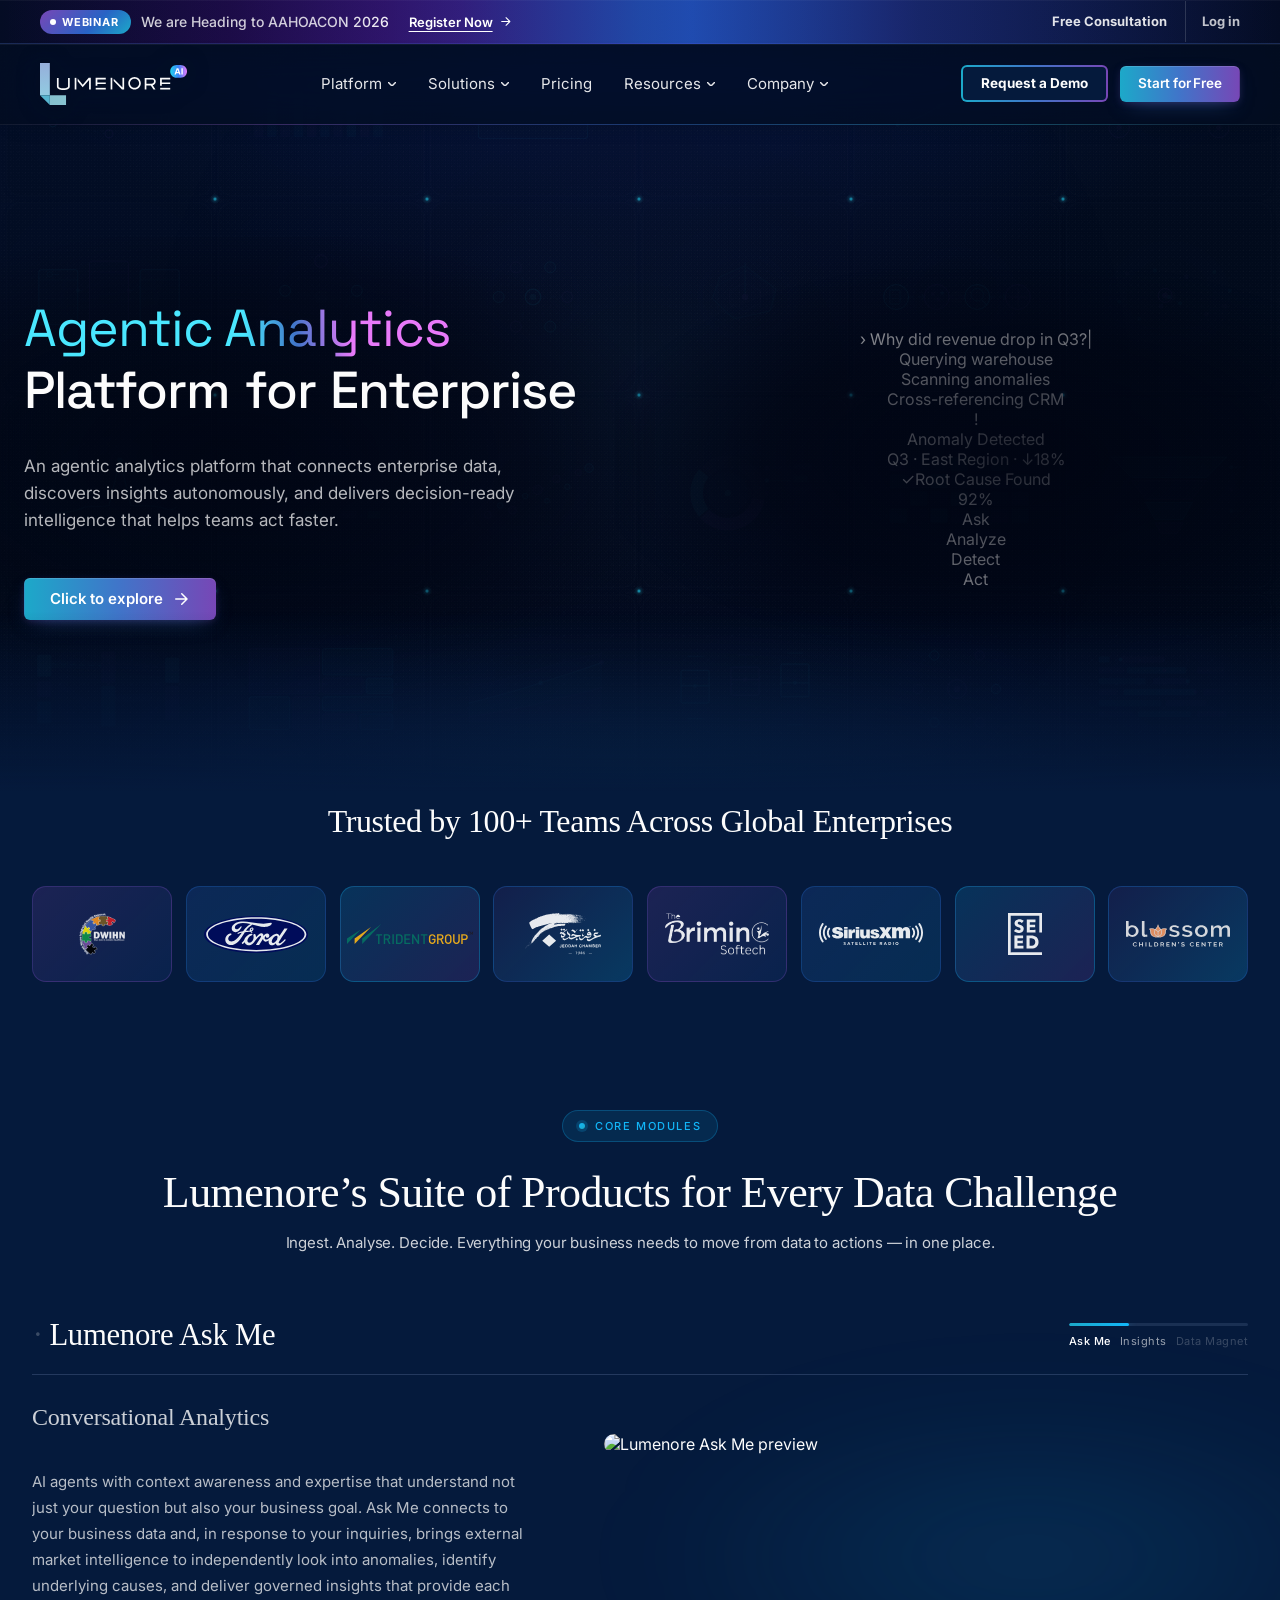
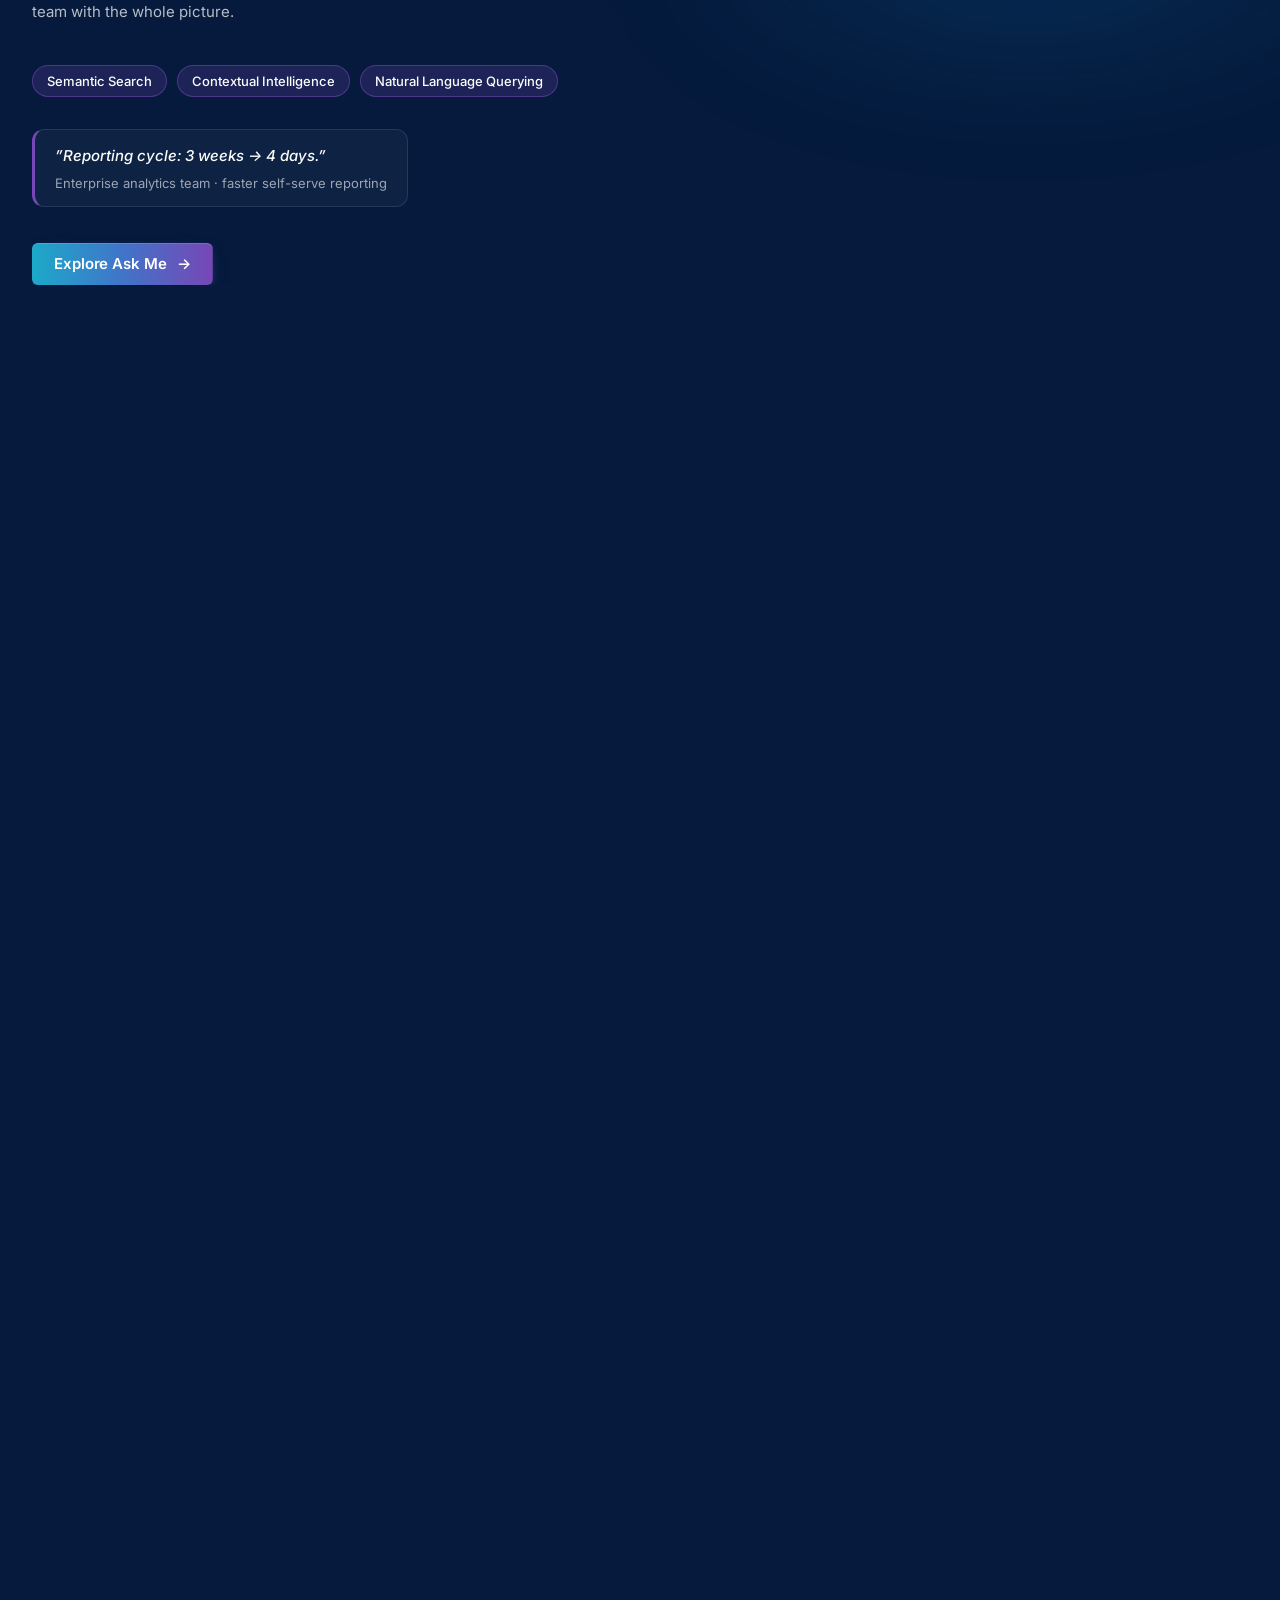
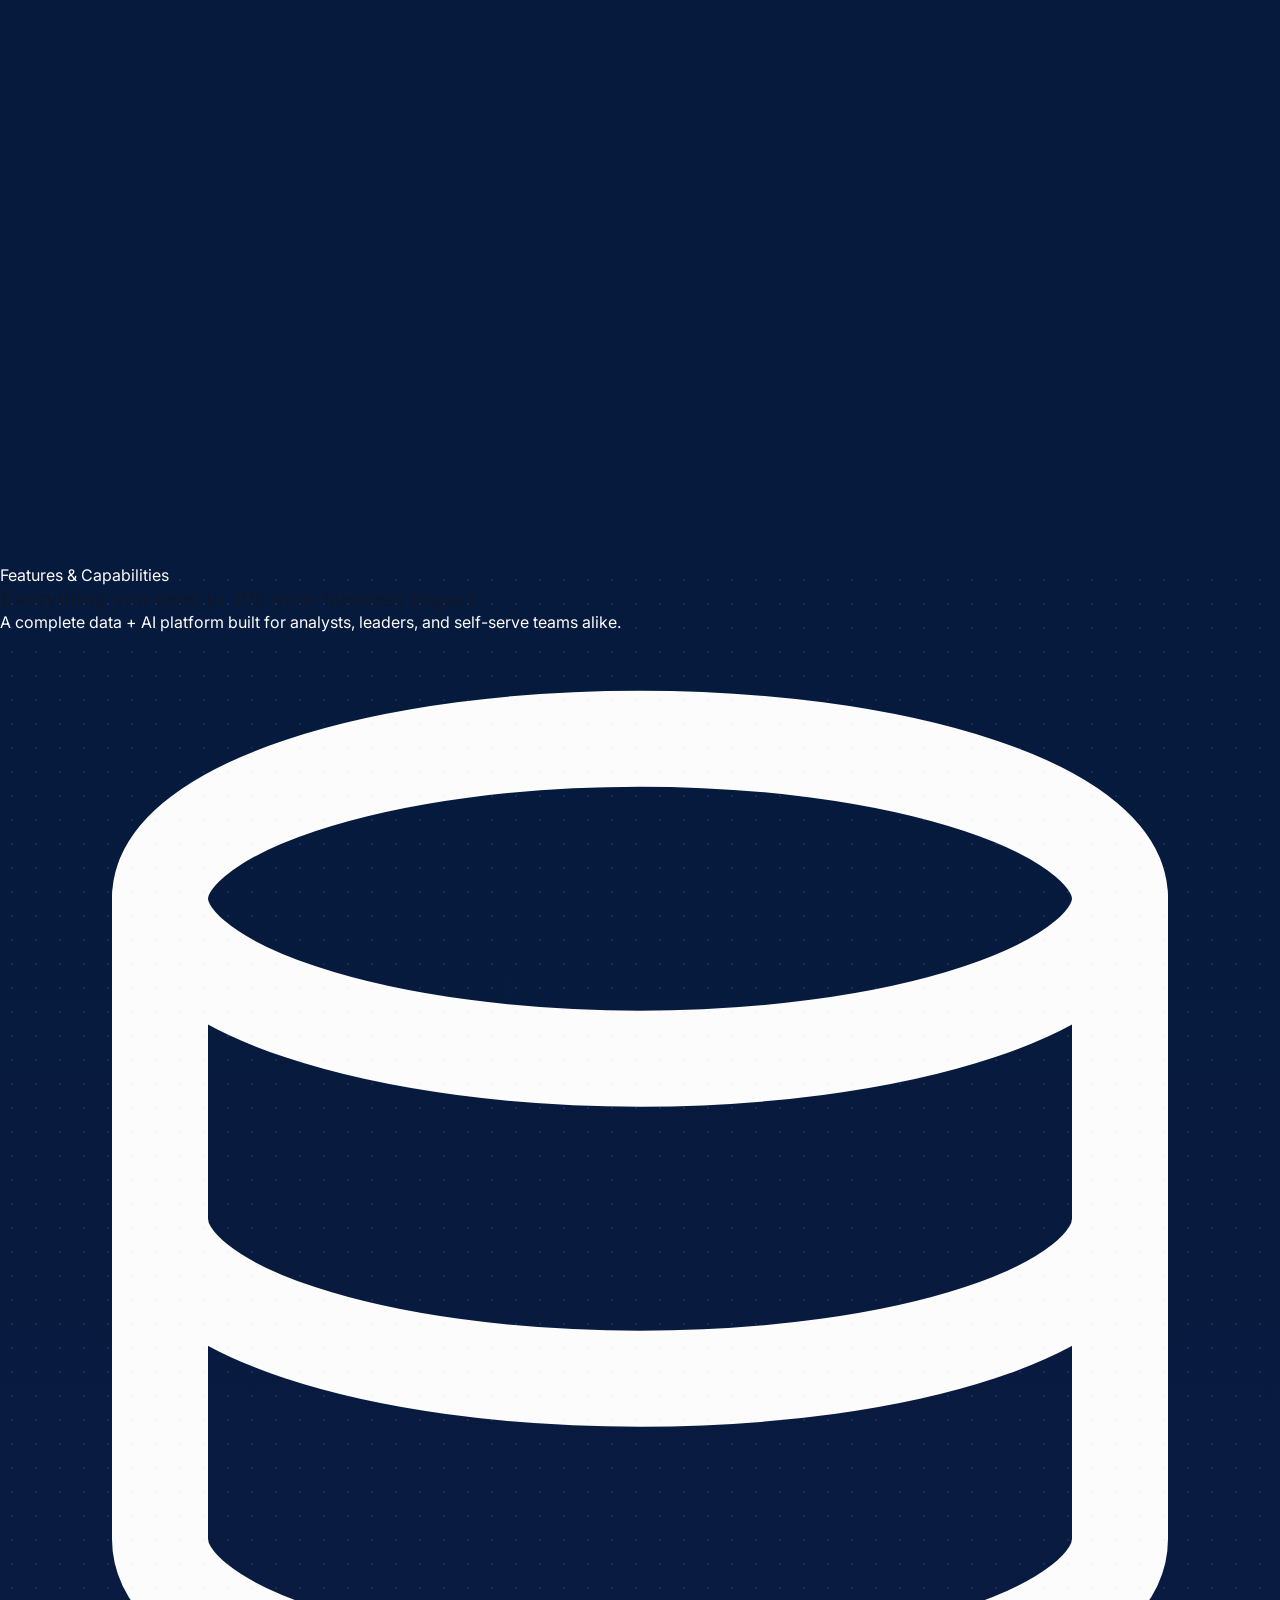
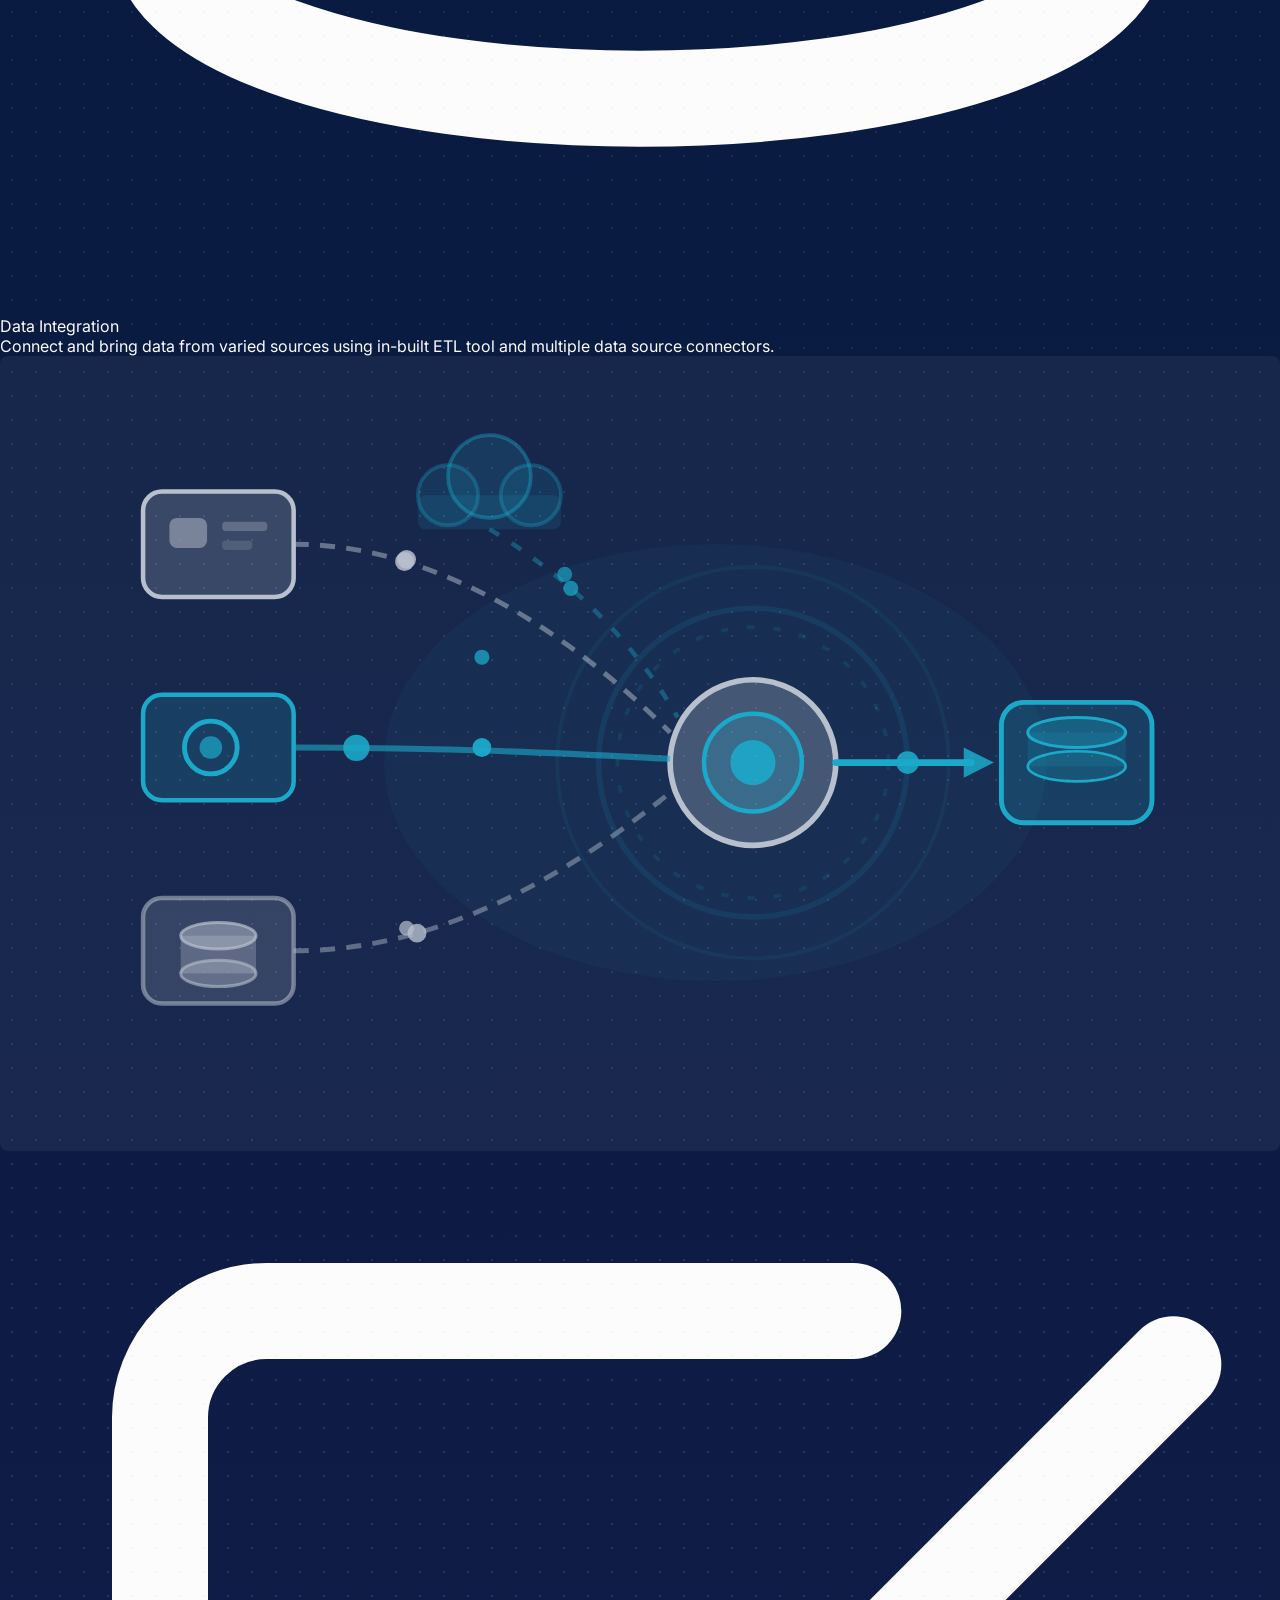
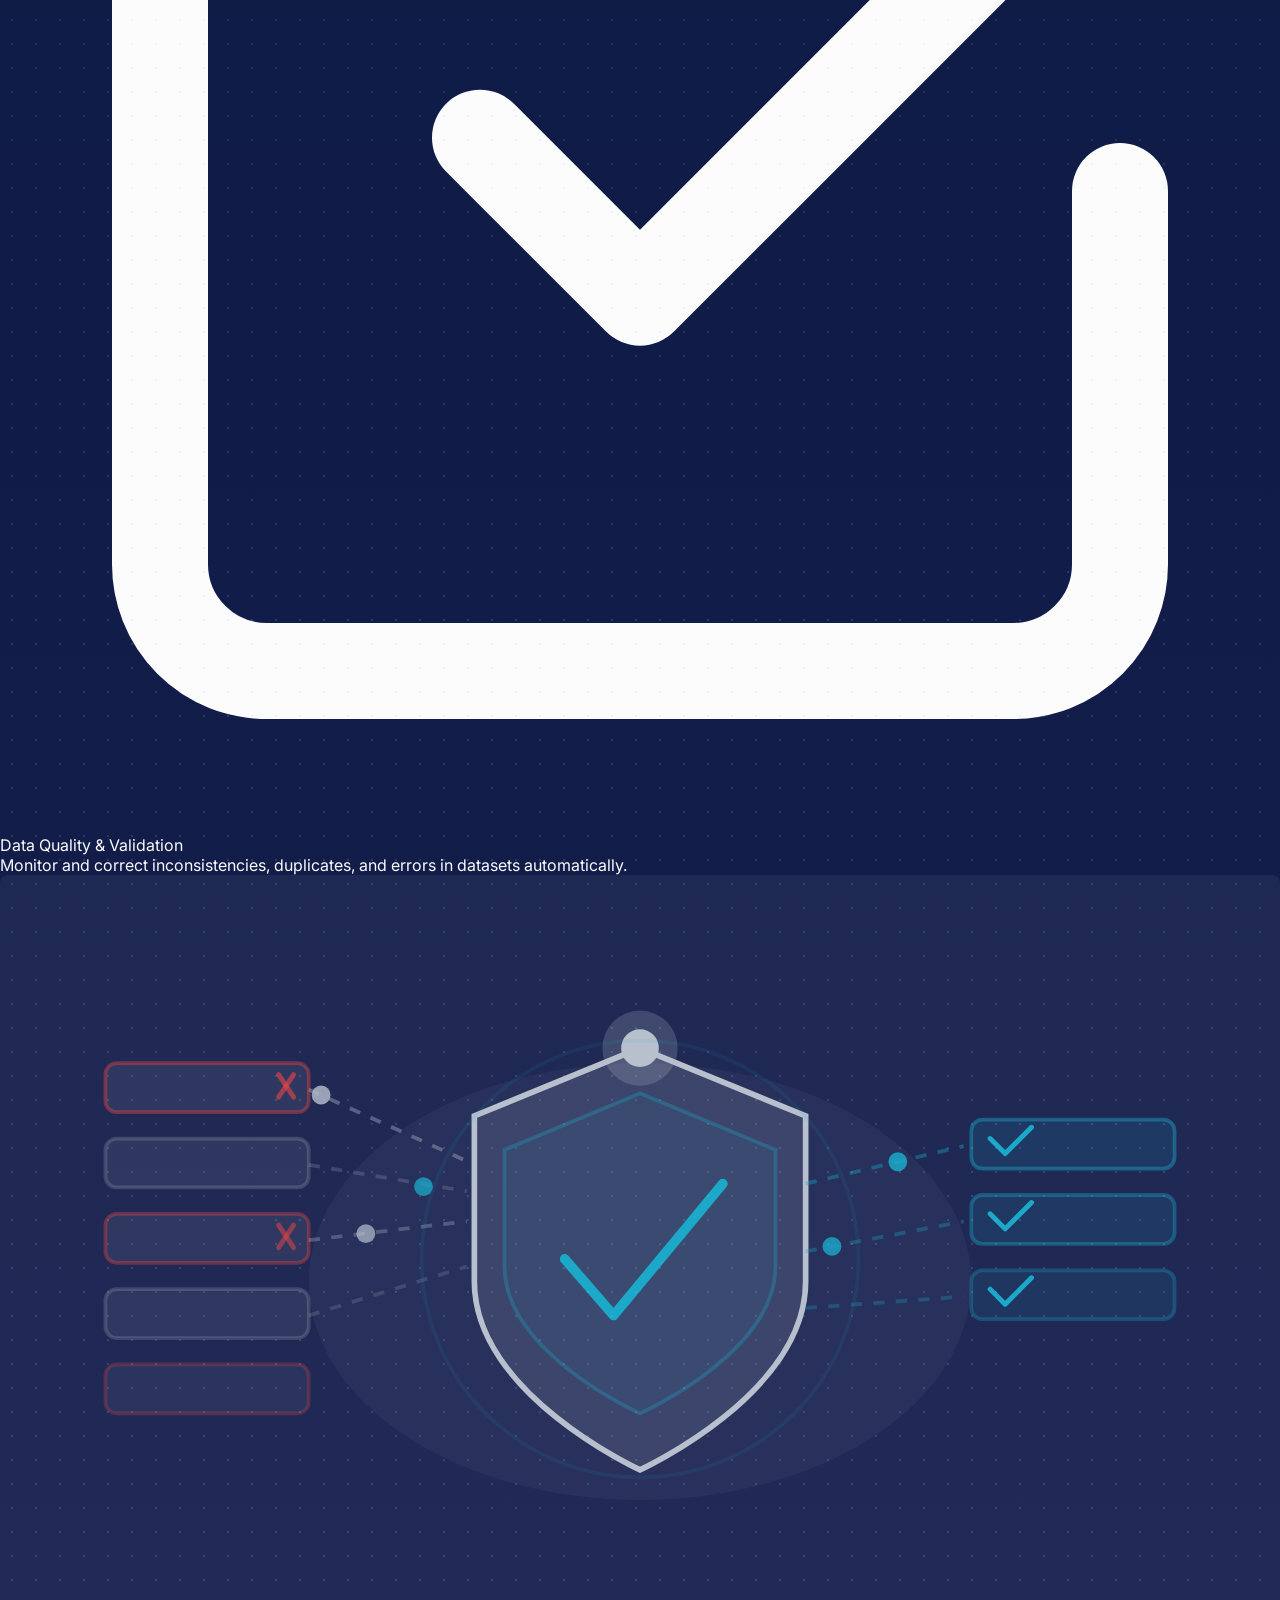
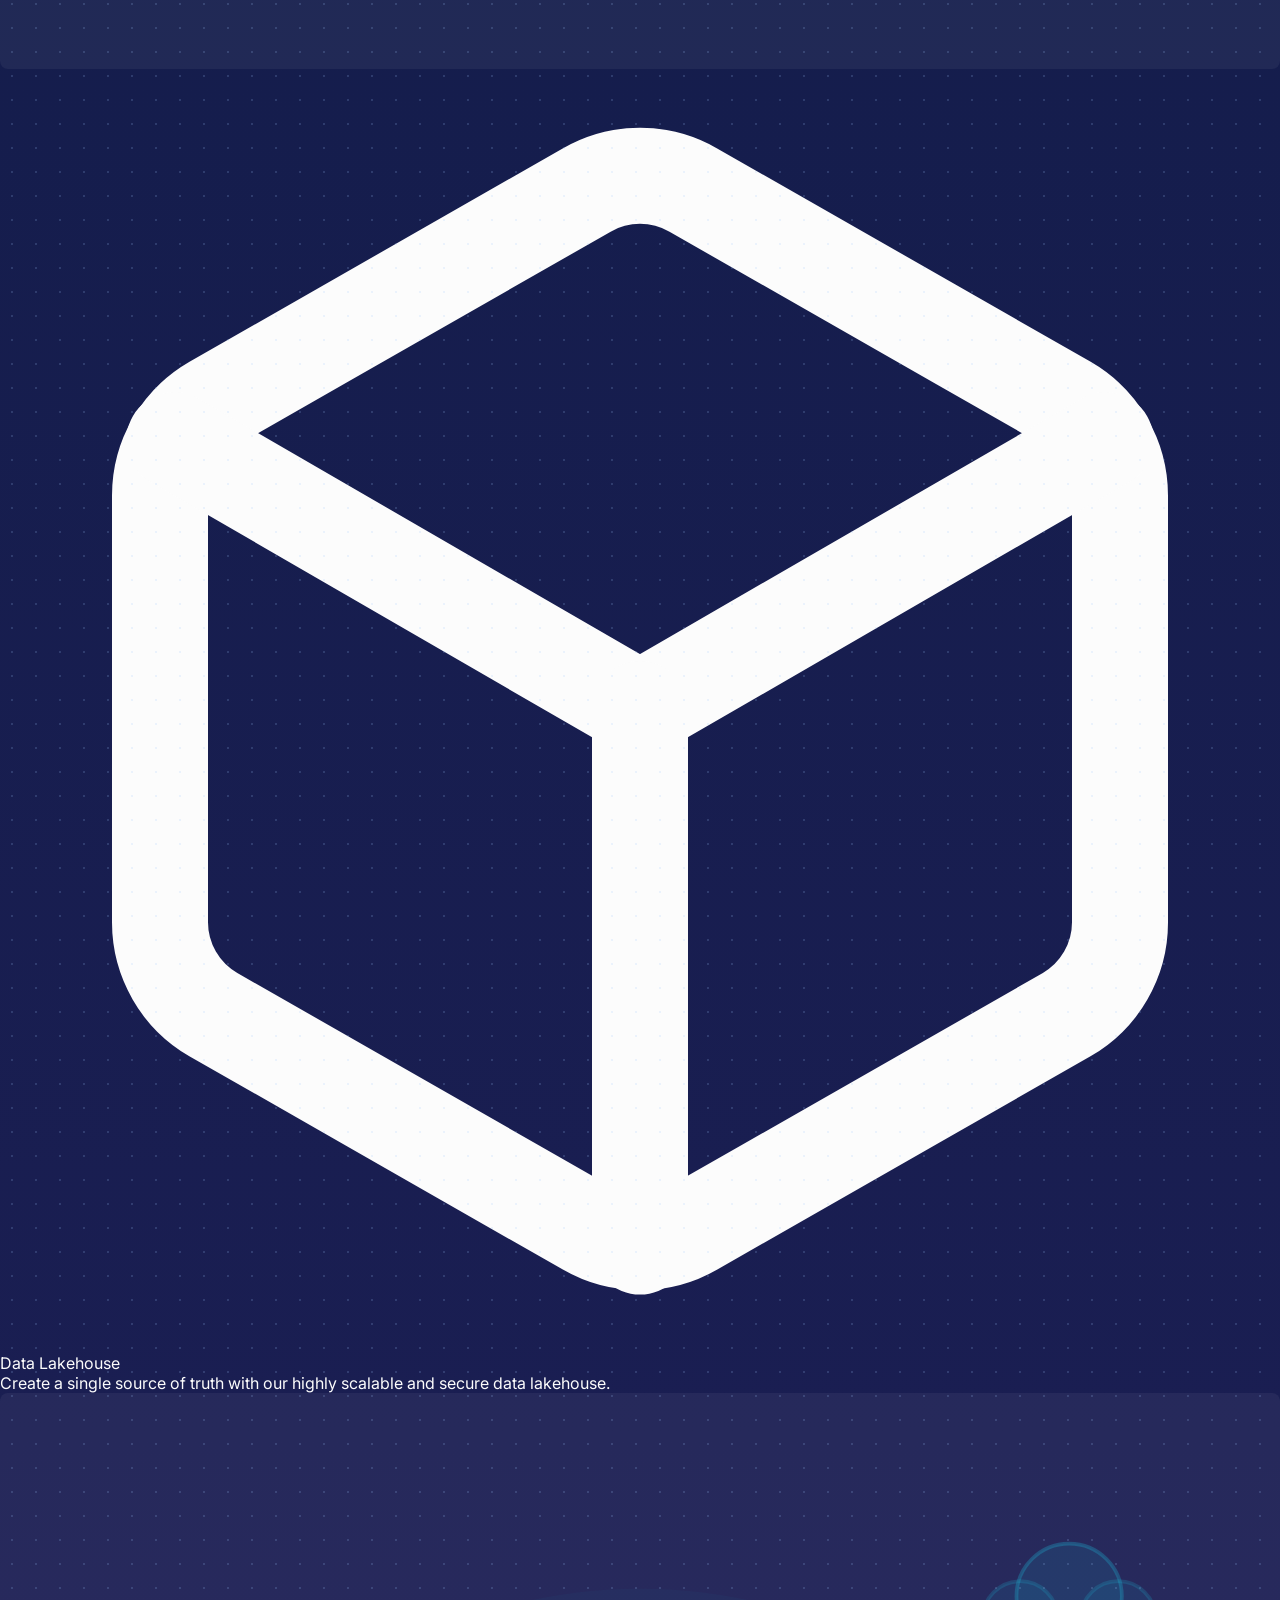
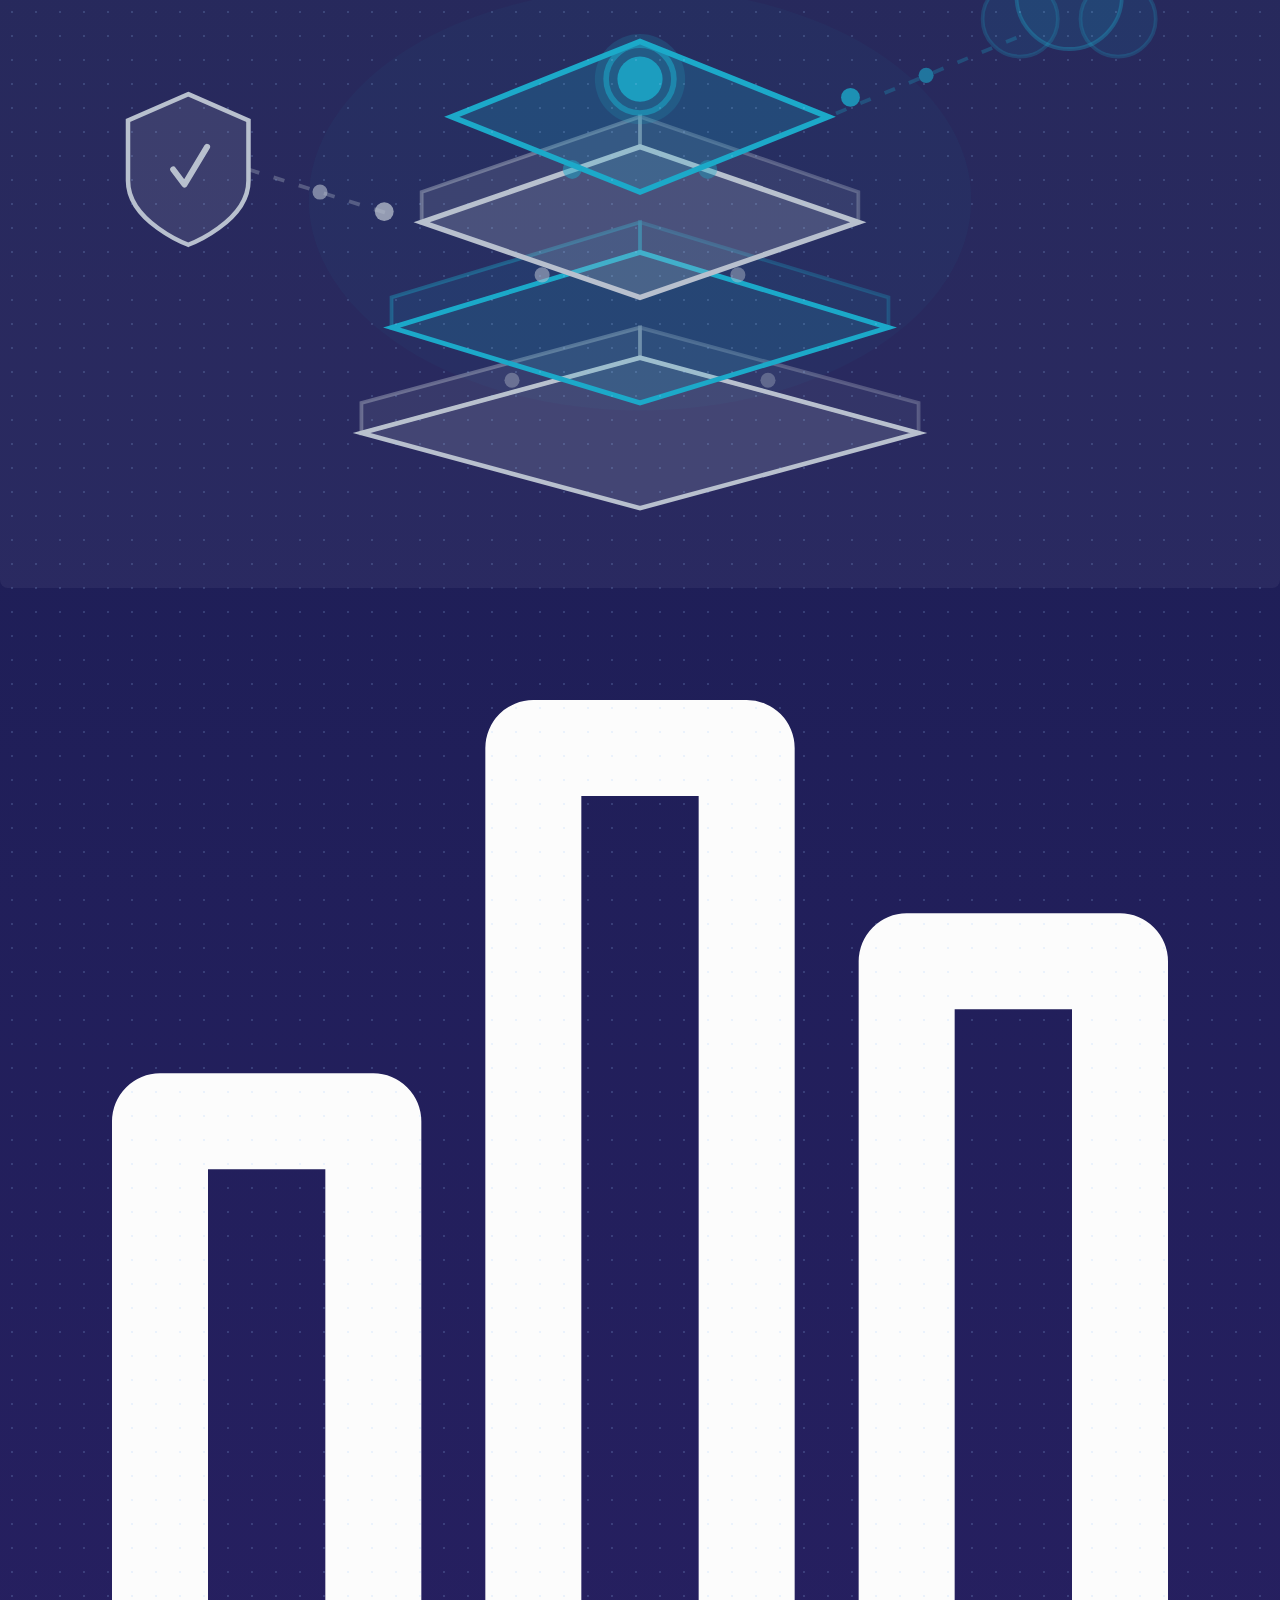
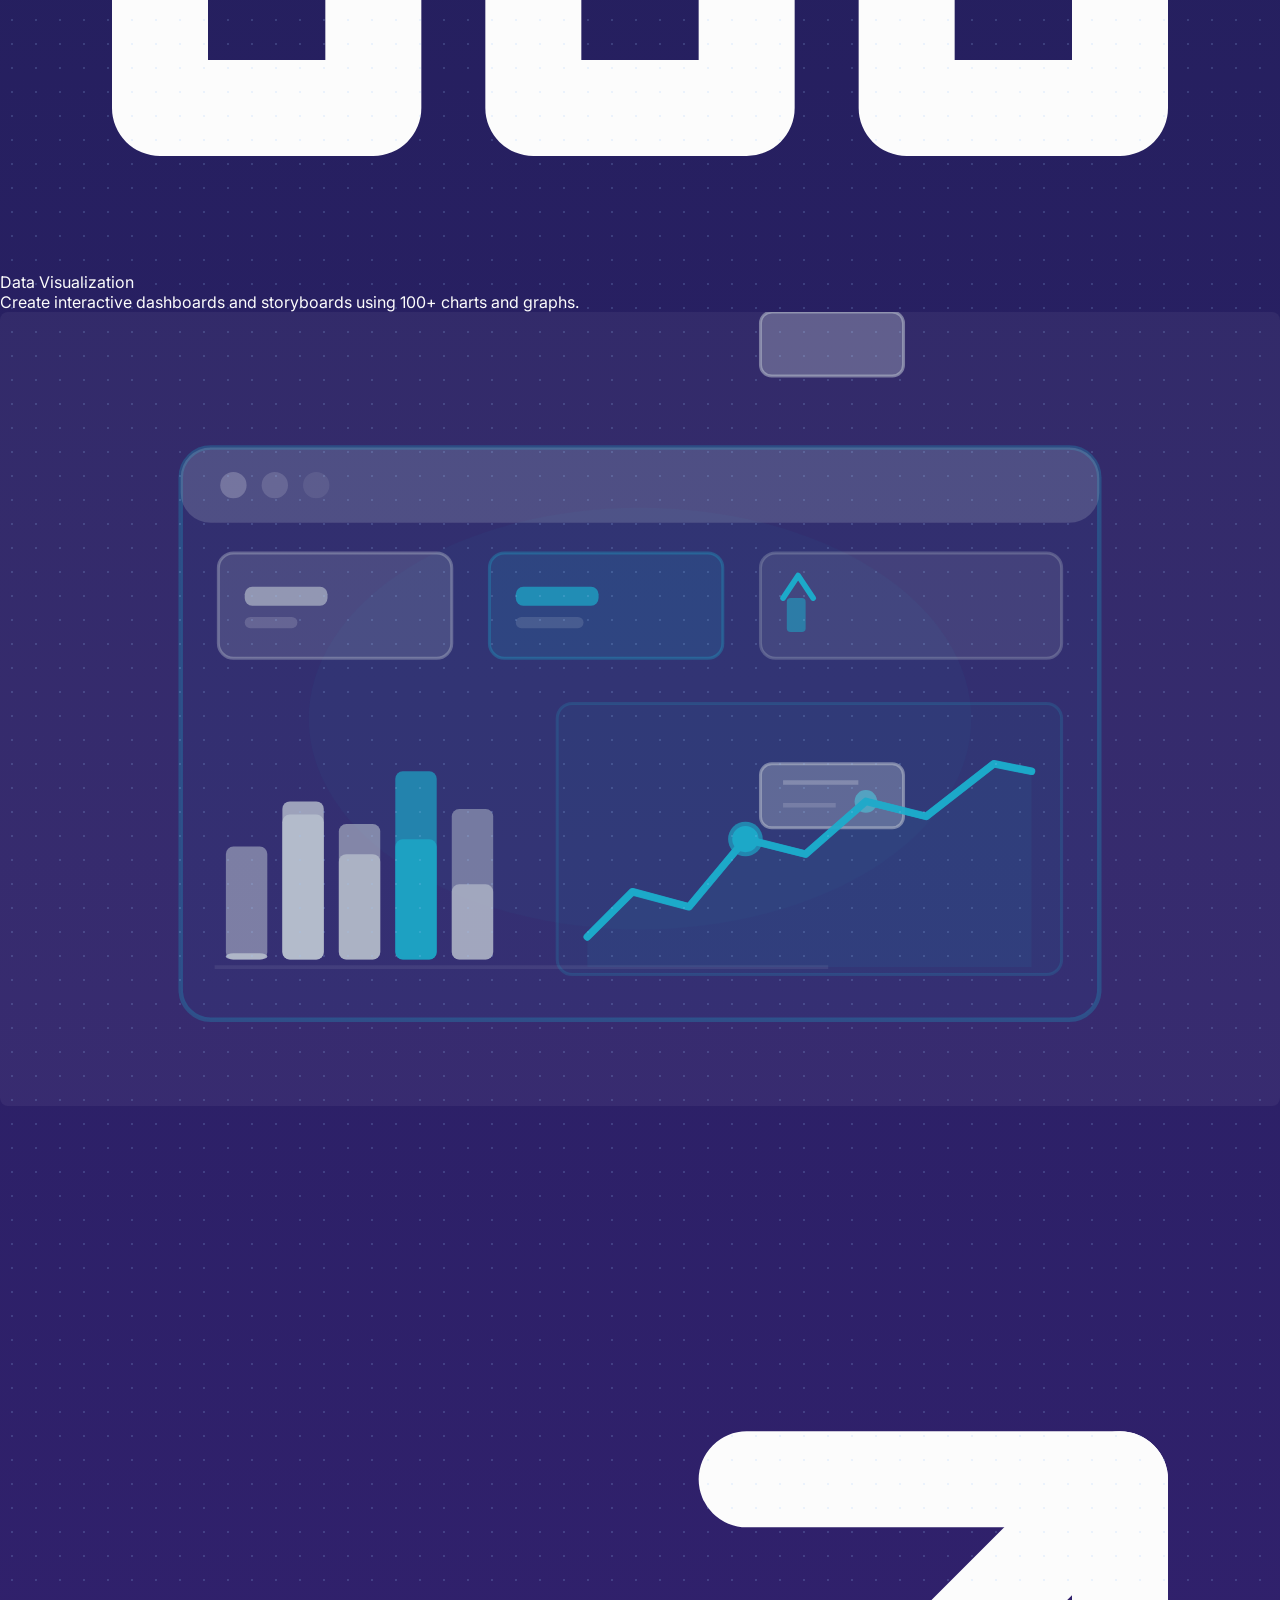
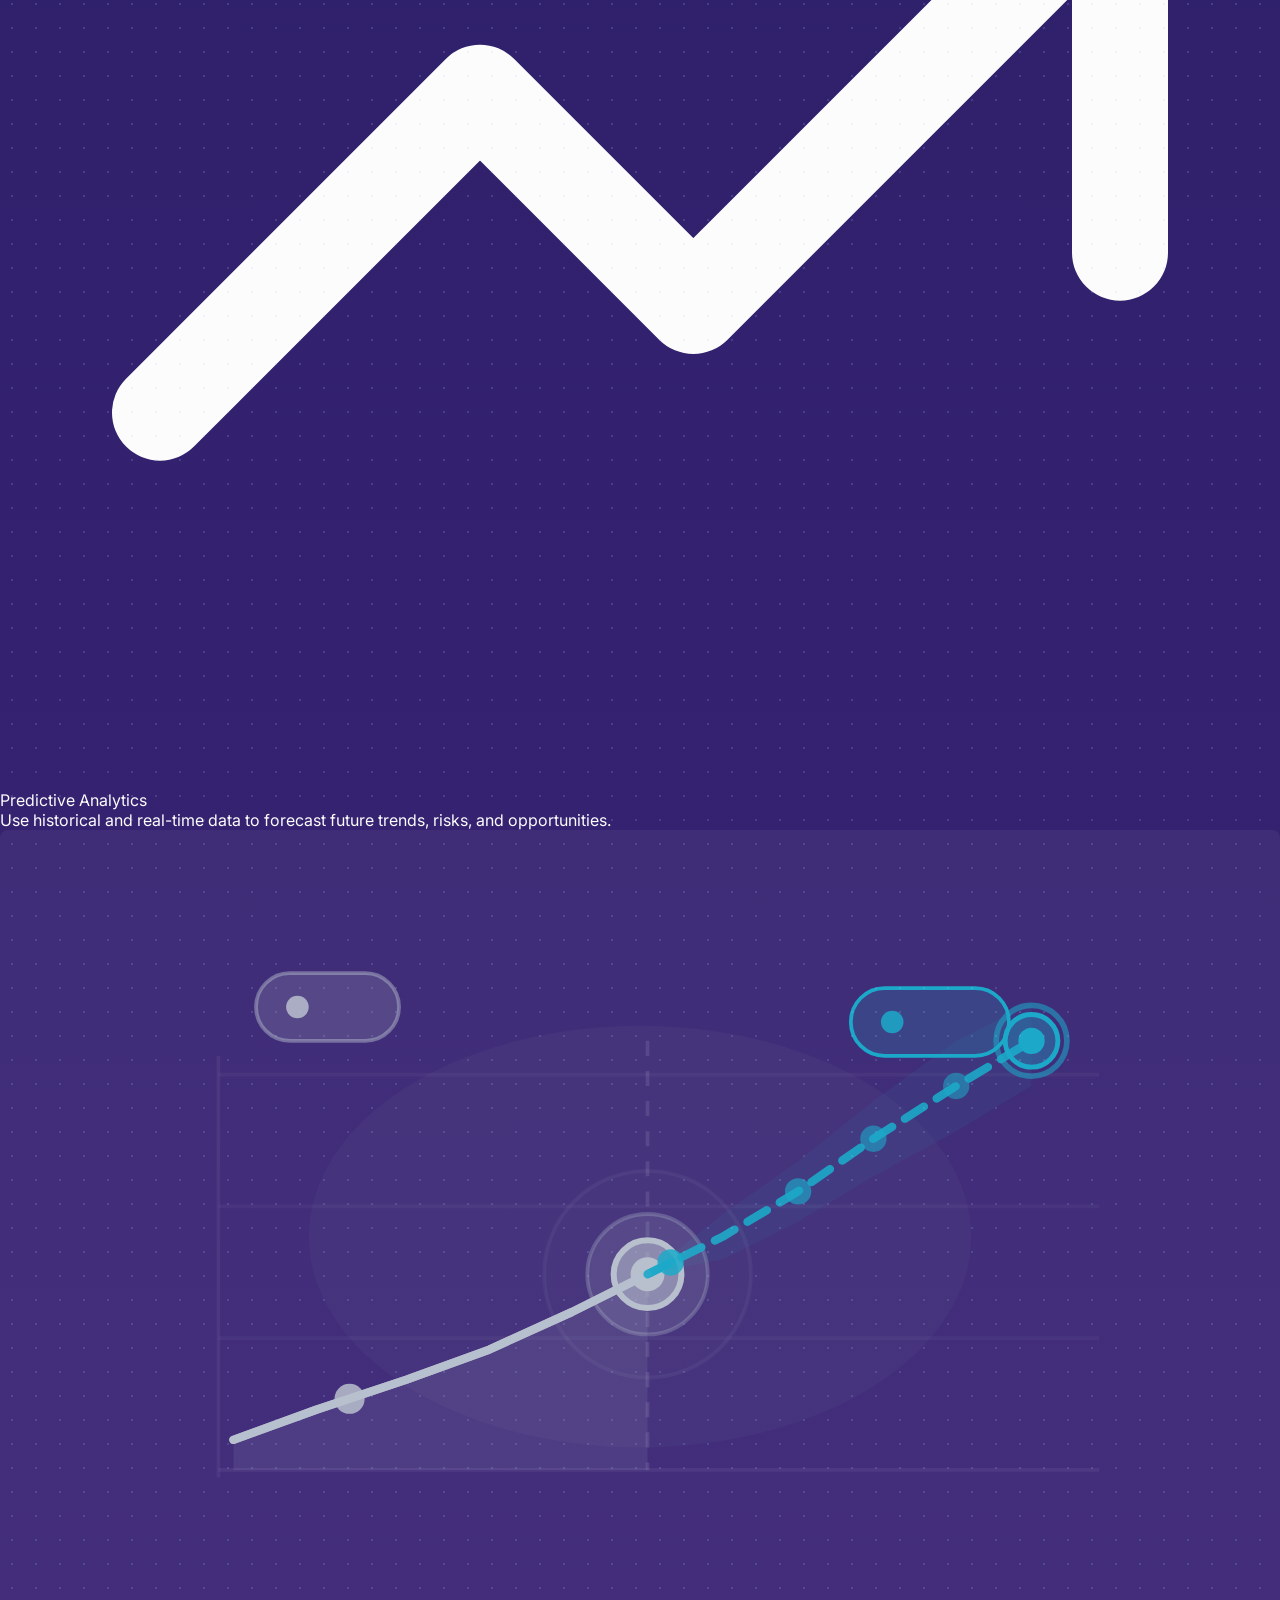
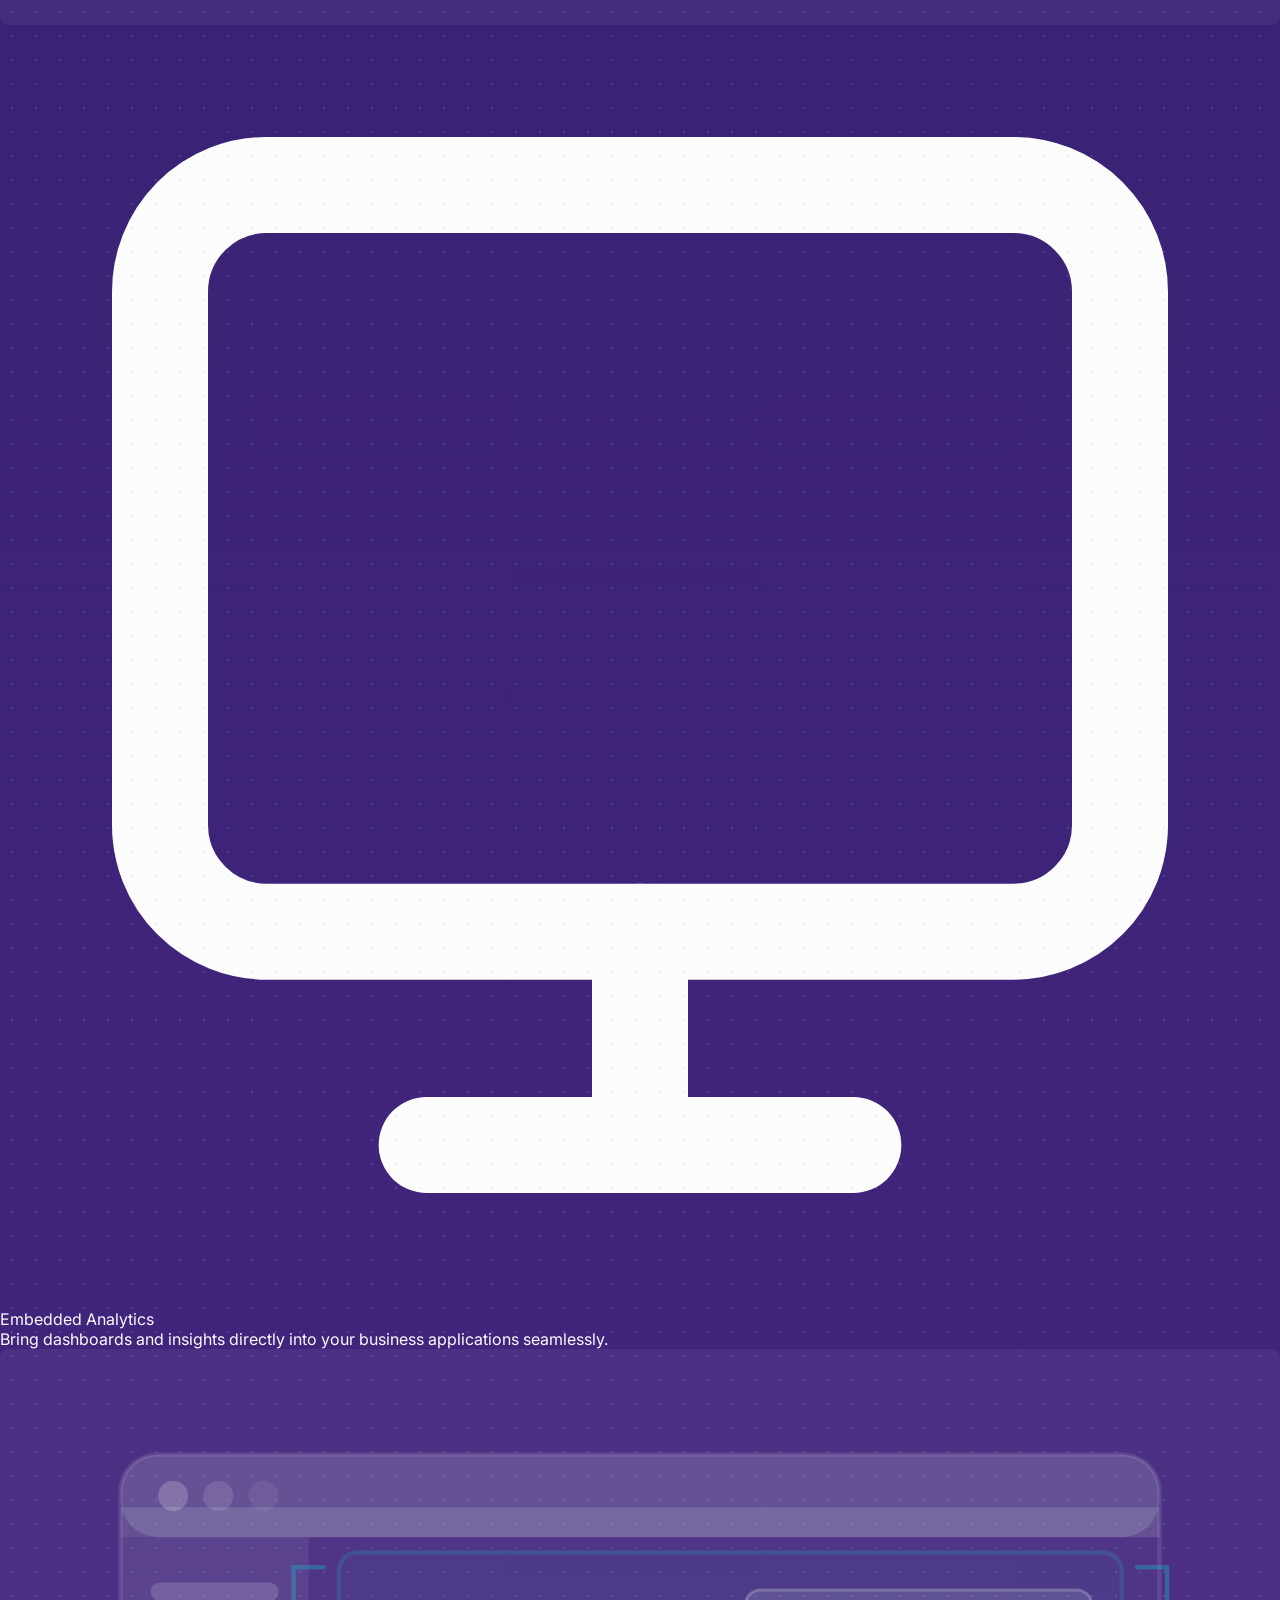
==== hero-bg-concept.html @ 20524a49 "Add hero-bg-concept page: persona tabs, features section, testimonial auto-advance - New hero-bg-con" ====
<!DOCTYPE html>
<html lang="en">
<head>
    <meta charset="UTF-8">
    <meta name="viewport" content="width=device-width, initial-scale=1.0">
    <title>Hero BG Concept — Lumenore</title>

    <link href="https://fonts.googleapis.com/css2?family=Fraunces:opsz,wght@9..144,300;9..144,400;9..144,500;9..144,600&family=Space+Grotesk:wght@300;400;500;600;700&family=Inter:wght@300;400;500;600;700&family=Material+Symbols+Rounded&display=swap" rel="stylesheet">
    <script src="https://cdnjs.cloudflare.com/ajax/libs/bodymovin/5.12.2/lottie.min.js"></script>
    <script src="assets/images/Json/Askme-animation-1-.js"></script>
    <script src="assets/images/Json/Dashboard-Animation-1.js"></script>
    <script src="assets/images/Json/Data-Magnet_Animation-1.js"></script>
    <link href="assets/css/v2o/index.css?v=3" rel="stylesheet">
    <link href="assets/css/v2o/home.css" rel="stylesheet">
    <link href="assets/css/v2o/homepage.css" rel="stylesheet">
    <link href="assets/css/v2o/features-capabilities.css" rel="stylesheet">

    <link href="assets/css/v2o/hero-bg-concept.css?v=2" rel="stylesheet">
</head>
<body>

<!-- Custom cursor -->
<div class="cursor" id="customCursor" aria-hidden="true">
    <span class="cursor__ring"></span>
    <span class="cursor__dot"></span>
</div>

<!-- ===== HERO STAGE ===== -->
<div class="hero-stage" id="heroStage">

    <canvas id="bgCanvas"></canvas>
    <div class="bg-cards-layer" id="bgCardsLayer"></div>

    <div class="hero-grid" aria-hidden="true"></div>

    <div class="hero-particles" aria-hidden="true">
        <span class="particle"></span><span class="particle"></span>
        <span class="particle"></span><span class="particle"></span>
        <span class="particle"></span><span class="particle"></span>
        <span class="particle"></span><span class="particle"></span>
        <span class="particle"></span><span class="particle"></span>
        <span class="particle"></span><span class="particle"></span>
    </div>

    <!-- ===== SITE TOP ===== -->
    <div class="site-top">
        <div class="hello-bar">
            <div class="hello-left">
                <span class="hello-badge">Webinar</span>
                <div class="hello-msg-group">
                    <span class="hello-message">We are Heading to AAHOACON 2026</span>
                    <a href="#" class="hello-cta">Register Now
                        <svg xmlns="http://www.w3.org/2000/svg" viewBox="0 0 24 24" fill="none" stroke="currentColor" stroke-width="2" stroke-linecap="round" stroke-linejoin="round"><path d="M5 12h14M13 5l7 7-7 7"/></svg>
                    </a>
                </div>
            </div>
            <a href="#" class="hello-consult">Free Consultation</a>
            <a href="#" class="hello-login">Log in</a>
        </div>

        <header class="site-header headerTop is-scrolled">
            <a href="#" class="brand-mark" aria-label="Lumenore home">
                <img src="assets/images/homeV2o/Lumenore logo.svg" alt="Lumenore" class="nav-logo-img">
            </a>
            <nav>
                <ul class="nav-links">
                    <li class="nav-item has-dropdown nav-item--platform" data-mega-id="platformMega">
                        <a href="#" class="nav-trigger">Platform
                            <svg class="caret" viewBox="0 0 8 4" fill="none"><path d="M0 0l4 4 4-4" stroke="currentColor" stroke-width="1.5" stroke-linecap="round" stroke-linejoin="round"/></svg>
                        </a>
                    </li>
                    <li class="nav-item has-dropdown nav-item--solutions">
                        <a href="#" class="nav-trigger">Solutions
                            <svg class="caret" viewBox="0 0 8 4" fill="none"><path d="M0 0l4 4 4-4" stroke="currentColor" stroke-width="1.5" stroke-linecap="round" stroke-linejoin="round"/></svg>
                        </a>
                    </li>
                    <li class="nav-item"><a href="#" class="nav-trigger">Pricing</a></li>
                    <li class="nav-item has-dropdown nav-item--resources">
                        <a href="#" class="nav-trigger">Resources
                            <svg class="caret" viewBox="0 0 8 4" fill="none"><path d="M0 0l4 4 4-4" stroke="currentColor" stroke-width="1.5" stroke-linecap="round" stroke-linejoin="round"/></svg>
                        </a>
                    </li>
                    <li class="nav-item has-dropdown nav-item--company">
                        <a href="#" class="nav-trigger">Company
                            <svg class="caret" viewBox="0 0 8 4" fill="none"><path d="M0 0l4 4 4-4" stroke="currentColor" stroke-width="1.5" stroke-linecap="round" stroke-linejoin="round"/></svg>
                        </a>
                    </li>
                </ul>
            </nav>
            <div class="nav-actions">
                <a href="#" class="btn-demo">Request a Demo</a>
                <a href="#" class="btn-start btn-primary btn-primary--sm">Start for Free</a>
            </div>
        </header>
    </div>

    <!-- ===== HERO SECTION ===== -->
    <section class="hero-section">
        <div class="hero-glow"></div>
        <div class="hero-grain"></div>
        <div class="container">
            <div class="hero-split">

                <!-- LEFT: heading + sub + CTA -->
                <div class="hero-split__text">
                    <h1><span class="ai-agents-gradient">Agentic Analytics</span> Platform for Enterprise</h1>
                    <p class="hero-sub">An agentic analytics platform that connects enterprise data, discovers insights autonomously, and delivers decision-ready intelligence that helps teams act faster.</p>
                    <div class="hero-split__ctas">
                        <button type="button" class="explore-btn btn-primary">
                            Click to explore
                            <svg xmlns="http://www.w3.org/2000/svg" width="18" height="18" viewBox="0 0 24 24" fill="none" stroke="currentColor" stroke-width="2" stroke-linecap="round" stroke-linejoin="round"><path d="M5 12h14M13 5l7 7-7 7"/></svg>
                        </button>
                    </div>
                </div>

                <!-- RIGHT: morphing data orb (from homepage.html) -->
                <div class="hero-split__visual">
                    <div class="orb-scene" id="orbScene" data-state="ask">

                        <!-- Floating context: Ask — query chip -->
                        <div class="orb-ctx" id="octxAsk">
                            <div class="orb-query-chip">
                                <span class="orb-qic">›</span>
                                <span id="orbTyped"></span><span class="orb-cursor">|</span>
                            </div>
                        </div>

                        <!-- Floating context: Analyze — agent rows -->
                        <div class="orb-ctx" id="octxAnalyze">
                            <div class="orb-ac-row" id="oac0"><span class="orb-ac-ic" id="oacI0"></span><span>Querying warehouse</span></div>
                            <div class="orb-ac-row" id="oac1"><span class="orb-ac-ic" id="oacI1"></span><span>Scanning anomalies</span></div>
                            <div class="orb-ac-row" id="oac2"><span class="orb-ac-ic" id="oacI2"></span><span>Cross-referencing CRM</span></div>
                        </div>

                        <!-- Floating context: Detect — alert badge -->
                        <div class="orb-ctx" id="octxDetect">
                            <div class="orb-alert-card">
                                <span class="orb-alert-ico">!</span>
                                <div>
                                    <div class="orb-alert-ttl">Anomaly Detected</div>
                                    <div class="orb-alert-sub">Q3 · East Region · ↓18%</div>
                                </div>
                            </div>
                        </div>

                        <!-- Floating context: Act — result card -->
                        <div class="orb-ctx" id="octxAct">
                            <div class="orb-result-card">
                                <div class="orb-result-head"><span class="orb-result-chk">✓</span>Root Cause Found</div>
                                <div class="orb-result-conf">
                                    <div class="orb-rconf-track"><div class="orb-rconf-fill" id="orbCFill"></div></div>
                                    <span class="orb-rconf-pct">92%</span>
                                </div>
                            </div>
                        </div>

                        <!-- The 3D orb -->
                        <div class="orb-body" id="orbBody">
                            <div class="orb-rw orb-rw--1"><div class="orb-ring-i"><span class="orb-dot"></span></div></div>
                            <div class="orb-rw orb-rw--2"><div class="orb-ring-i"><span class="orb-dot"></span></div></div>
                            <div class="orb-rw orb-rw--3"><div class="orb-ring-i"><span class="orb-dot"></span></div></div>
                            <div class="orb-sphere"></div>
                            <div class="orb-ripple" aria-hidden="true"></div>
                            <div class="orb-ripple orb-ripple--b" aria-hidden="true"></div>
                        </div>

                        <!-- Step track -->
                        <div class="orb-track">
                            <div class="orb-step is-active"><div class="orb-sdot"></div><span>Ask</span></div>
                            <div class="orb-tseg"><div class="orb-tpulse" id="otsPul0"></div></div>
                            <div class="orb-step"><div class="orb-sdot"></div><span>Analyze</span></div>
                            <div class="orb-tseg"><div class="orb-tpulse" id="otsPul1"></div></div>
                            <div class="orb-step"><div class="orb-sdot"></div><span>Detect</span></div>
                            <div class="orb-tseg"><div class="orb-tpulse" id="otsPul2"></div></div>
                            <div class="orb-step"><div class="orb-sdot"></div><span>Act</span></div>
                        </div>

                    </div><!-- /.orb-scene -->
                </div>

            </div>
        </div>

    </section>

</div>
<!-- ===== /HERO STAGE ===== -->

<!-- ===== TRUSTED LOGOS ===== -->
<section class="trusted-section">
    <div class="container">
        <h3 class="reveal-block">Trusted by <span class="ah-accent" style="background-image:none!important;-webkit-text-fill-color:#fff!important;color:#fff!important;">100+ Teams</span> Across Global Enterprises</h3>
        <div class="logo-flip-row reveal-block" style="--reveal-delay:.22s" id="logoFlipGrid"></div>
    </div>
</section>

<!-- ===== PRODUCT SUITE ===== -->
<section class="section-products" id="productSection">

  <!-- Sticky pin: heading + tabs + stage all stay fixed while the track scrolls -->
  <div class="products-sticky">
    <div class="container">
        <!-- Section intro — sticky with the rest of the panel -->
        <div class="products-intro" id="productsIntro">
            <span class="personas-eyebrow reveal-block">
                <span class="pe-dot" aria-hidden="true"></span>
                CORE MODULES
            </span>
            <h2 class="products-title reveal-block" style="--reveal-delay:.18s">Lumenore&rsquo;s Suite of Products for Every Data Challenge</h2>
            <p class="products-subtitle reveal-block" style="--reveal-delay:.36s">Ingest. Analyse. Decide. Everything your business needs to move from data to actions &mdash; in one place.</p>
        </div>

        <!-- Header row: product name (left) + progress steps (right) -->
        <div class="products-head reveal-block" style="--reveal-delay:.44s">
            <h2 class="pd-name" id="pdPill"><img class="pd-icon" src="assets/images/products/Ask me Icon.svg" alt=""><span class="pd-sep" aria-hidden="true">&middot;</span>Lumenore Ask Me</h2>
            <div class="pd-prog" id="productTabs" role="tablist" aria-label="Product suite">
                <div class="pd-prog-track" aria-hidden="true">
                    <div class="pd-prog-fill" id="pdProgFill"></div>
                </div>
                <div class="pd-prog-steps">
                    <button type="button" class="product-tab is-active" data-product="askme" role="tab" aria-selected="true">
                        <img class="pt-icon" src="assets/images/products/Ask me Icon.svg" alt="">
                        <span class="pt-name">Ask Me</span>
                    </button>
                    <button type="button" class="product-tab" data-product="insights" role="tab" aria-selected="false">
                        <img class="pt-icon" src="assets/images/products/Insight Icon.svg" alt="">
                        <span class="pt-name">Insights</span>
                    </button>
                    <button type="button" class="product-tab" data-product="datamagnet" role="tab" aria-selected="false">
                        <img class="pt-icon" src="assets/images/products/Data Magnet icon.svg" alt="">
                        <span class="pt-name">Data Magnet</span>
                    </button>
                </div>
            </div>
        </div>

        <!-- Two-column stage: detail (left) + product visual (right) -->
        <div class="product-stage">

            <!-- Active product detail (left column) -->
            <div class="product-detail reveal-left" id="productDetail" style="--reveal-delay:.54s">
                <h3 class="pd-tagline" id="pdTitle">Conversational Analytics</h3>
                <p id="pdDesc">AI agents with context awareness and expertise that understand not just your question but also your business goal. Ask Me connects to your business data and, in response to your inquiries, brings external market intelligence to independently look into anomalies, identify underlying causes, and deliver governed insights that provide each team with the whole picture.</p>
                <div class="pd-chips" id="pdChips">
                    <span class="pd-chip">Semantic Search</span>
                    <span class="pd-chip">Contextual Intelligence</span>
                    <span class="pd-chip">Natural Language Querying</span>
                </div>
                <figure class="pd-quote" id="pdQuote">
                    <blockquote id="pdQuoteText">&ldquo;Reporting cycle: 3 weeks &rarr; 4 days.&rdquo;</blockquote>
                    <figcaption id="pdQuoteCite">Enterprise analytics team &middot; faster self-serve reporting</figcaption>
                </figure>
                <a href="lumenore-ask-me.html" class="pd-cta btn-primary" id="pdCta">Explore Ask Me <span class="pd-cta-arrow" aria-hidden="true">&rarr;</span></a>
            </div>

            <!-- Product visual (right column) -->
            <div class="product-visual reveal-right" style="--reveal-delay:.64s">
                <span class="pv-orb pv-orb-a" aria-hidden="true"></span>
                <span class="pv-orb pv-orb-b" aria-hidden="true"></span>
                <div id="pdLottie"></div>
            </div>

        </div>

    </div>
  </div>
</section>
<!-- ===== /PRODUCT SUITE ===== -->

<!-- ===== FEATURES AND CAPABILITIES ===== -->
<section class="fc-section">
    <div class="fc-container">

        <!-- ── Header ── -->
        <div class="fc-header">
            <p class="fc-eyebrow"><span class="fc-dot" aria-hidden="true"></span>Features &amp; Capabilities</p>
            <h2 class="fc-heading">Everything you need to <em class="fc-accent">10x your business impact</em></h2>
            <p class="fc-sub">A complete data + AI platform built for analysts, leaders, and self-serve teams alike.</p>
        </div>

        <!-- ── Slider ── -->
        <div class="fc-slider-wrap" id="fcSliderWrap">

            <!-- ══ SLIDE 0 ══ -->
            <div class="fc-slide is-active" data-slide="0" aria-hidden="false">
                <div class="fc-grid">

                    <!-- 1. Data Integration -->
                    <div class="fc-col is-active">
                        <div class="fc-col-content">
                            <div class="fc-col-top">
                                <span class="fc-col-icon" aria-hidden="true">
                                    <svg xmlns="http://www.w3.org/2000/svg" viewBox="0 0 24 24" fill="none" stroke="currentColor" stroke-width="1.8" stroke-linecap="round" stroke-linejoin="round"><ellipse cx="12" cy="5" rx="9" ry="3"/><path d="M3 5v6c0 1.7 4 3 9 3s9-1.3 9-3V5M3 11v6c0 1.7 4 3 9 3s9-1.3 9-3v-6"/></svg>
                                </span>
                                <span class="fc-col-name">Data Integration</span>
                                <button class="fc-col-arrow" aria-label="Explore Data Integration">
                                    <svg xmlns="http://www.w3.org/2000/svg" viewBox="0 0 24 24" fill="none" stroke="currentColor" stroke-width="2" stroke-linecap="round" stroke-linejoin="round"><path d="M5 12h14M12 5l7 7-7 7"/></svg>
                                </button>
                            </div>
                            <p class="fc-col-desc">Connect and bring data from varied sources using in-built ETL tool and multiple data source connectors.</p>
                        </div>
                        <div class="fc-visual" aria-hidden="true">
                            <div class="fc-vis-inner">
                                <svg class="fc-vis-svg" viewBox="0 0 340 210" fill="none" xmlns="http://www.w3.org/2000/svg">
                                    <ellipse cx="190" cy="108" rx="88" ry="58" fill="rgba(28,169,201,0.05)"/>
                                    <!-- Hub glow rings -->
                                    <circle cx="200" cy="108" r="52" stroke="rgba(28,169,201,0.07)" stroke-width="1" fill="none"/>
                                    <circle cx="200" cy="108" r="36" stroke="rgba(28,169,201,0.12)" stroke-width="1" fill="none" stroke-dasharray="2,5"/>
                                    <!-- Central hub -->
                                    <circle cx="200" cy="108" r="22" fill="rgba(184,192,206,0.28)" stroke="#B8C0CE" stroke-width="1.5"/>
                                    <circle cx="200" cy="108" r="13" fill="rgba(28,169,201,0.25)" stroke="#1CA9C9" stroke-width="1.2"/>
                                    <circle cx="200" cy="108" r="6" fill="#1CA9C9" opacity="0.9"/>
                                    <!-- Source: CRM -->
                                    <rect x="38" y="36" width="40" height="28" rx="5" fill="rgba(184,192,206,0.22)" stroke="#B8C0CE" stroke-width="1.2"/>
                                    <rect x="45" y="43" width="10" height="8" rx="2" fill="rgba(184,192,206,0.50)"/>
                                    <rect x="59" y="44" width="12" height="2.5" rx="1" fill="rgba(255,255,255,0.20)"/>
                                    <rect x="59" y="49" width="8" height="2.5" rx="1" fill="rgba(255,255,255,0.12)"/>
                                    <!-- Source: ERP -->
                                    <rect x="38" y="90" width="40" height="28" rx="5" fill="rgba(28,169,201,0.18)" stroke="#1CA9C9" stroke-width="1.2"/>
                                    <circle cx="56" cy="104" r="7" fill="none" stroke="#1CA9C9" stroke-width="1.3"/>
                                    <circle cx="56" cy="104" r="3" fill="#1CA9C9" opacity="0.7"/>
                                    <!-- Source: DB -->
                                    <rect x="38" y="144" width="40" height="28" rx="5" fill="rgba(184,192,206,0.18)" stroke="rgba(184,192,206,0.55)" stroke-width="1.2"/>
                                    <ellipse cx="58" cy="154" rx="10" ry="3.5" fill="rgba(184,192,206,0.50)" stroke="rgba(184,192,206,0.70)" stroke-width="0.8"/>
                                    <rect x="48" y="154" width="20" height="10" fill="rgba(184,192,206,0.30)"/>
                                    <ellipse cx="58" cy="164" rx="10" ry="3.5" fill="rgba(184,192,206,0.35)" stroke="rgba(184,192,206,0.60)" stroke-width="0.8"/>
                                    <!-- Source: Cloud -->
                                    <circle cx="130" cy="32" r="11" fill="rgba(28,169,201,0.14)" stroke="rgba(28,169,201,0.40)" stroke-width="1"/>
                                    <circle cx="119" cy="37" r="8" fill="rgba(28,169,201,0.12)" stroke="rgba(28,169,201,0.30)" stroke-width="1"/>
                                    <circle cx="141" cy="37" r="8" fill="rgba(28,169,201,0.12)" stroke="rgba(28,169,201,0.30)" stroke-width="1"/>
                                    <rect x="111" y="37" width="38" height="9" rx="2" fill="rgba(28,169,201,0.12)"/>
                                    <!-- Flow paths -->
                                    <path d="M78 50 C122 50 160 82 178 100" stroke="rgba(184,192,206,0.50)" stroke-width="1.3" stroke-dasharray="4,3"/>
                                    <path d="M78 104 C124 104 158 106 178 107" stroke="rgba(28,169,201,0.60)" stroke-width="1.6"/>
                                    <path d="M78 158 C122 158 158 132 178 116" stroke="rgba(184,192,206,0.45)" stroke-width="1.3" stroke-dasharray="4,3"/>
                                    <path d="M130 46 C150 58 168 75 180 96" stroke="rgba(28,169,201,0.38)" stroke-width="1.2" stroke-dasharray="3,4"/>
                                    <!-- Flow particles -->
                                    <circle cx="108" cy="54" r="2.5" fill="#B8C0CE" opacity="0.85"/>
                                    <circle cx="128" cy="80" r="2" fill="#1CA9C9" opacity="0.75"/>
                                    <circle cx="128" cy="104" r="2.5" fill="#1CA9C9" opacity="0.95"/>
                                    <circle cx="108" cy="152" r="2" fill="#B8C0CE" opacity="0.70"/>
                                    <circle cx="150" cy="58" r="2" fill="#1CA9C9" opacity="0.65"/>
                                    <!-- Output arrow + store -->
                                    <path d="M222 108 L258 108" stroke="#1CA9C9" stroke-width="1.8" stroke-linecap="round"/>
                                    <polygon points="256,104 264,108 256,112" fill="#1CA9C9" opacity="0.85"/>
                                    <rect x="266" y="92" width="40" height="32" rx="6" fill="rgba(28,169,201,0.18)" stroke="#1CA9C9" stroke-width="1.3"/>
                                    <ellipse cx="286" cy="100" rx="13" ry="4" fill="rgba(28,169,201,0.30)" stroke="#1CA9C9" stroke-width="0.8"/>
                                    <rect x="273" y="100" width="26" height="9" fill="rgba(28,169,201,0.15)"/>
                                    <ellipse cx="286" cy="109" rx="13" ry="4" fill="rgba(28,169,201,0.20)" stroke="#1CA9C9" stroke-width="0.7"/>
                                    <!-- Animated flow particles -->
                                    <circle r="3.5" fill="#1CA9C9" opacity="0.90"><animateMotion dur="1.8s" repeatCount="indefinite" begin="0s" path="M78 104 C124 104 158 106 178 107"/></circle>
                                    <circle r="2.5" fill="#B8C0CE" opacity="0.85"><animateMotion dur="2.3s" repeatCount="indefinite" begin="0.5s" path="M78 50 C122 50 160 82 178 100"/></circle>
                                    <circle r="2.5" fill="#B8C0CE" opacity="0.80"><animateMotion dur="2.0s" repeatCount="indefinite" begin="1.1s" path="M78 158 C122 158 158 132 178 116"/></circle>
                                    <circle r="2" fill="#1CA9C9" opacity="0.72"><animateMotion dur="1.6s" repeatCount="indefinite" begin="0.3s" path="M130 46 C150 58 168 75 180 96"/></circle>
                                    <circle cx="200" cy="108" r="26" fill="none" stroke="#1CA9C9" stroke-width="1.5"><animate attributeName="r" values="26;46;26" dur="2.4s" repeatCount="indefinite"/><animate attributeName="opacity" values="0.45;0;0.45" dur="2.4s" repeatCount="indefinite"/></circle>
                                    <circle r="3" fill="#1CA9C9" opacity="0.90"><animateMotion dur="1.1s" repeatCount="indefinite" begin="0.8s" path="M222 108 L264 108"/></circle>
                                </svg>
                            </div>
                        </div>
                    </div>

                    <!-- 2. Data Quality & Validation -->
                    <div class="fc-col">
                        <div class="fc-col-content">
                            <div class="fc-col-top">
                                <span class="fc-col-icon" aria-hidden="true">
                                    <svg xmlns="http://www.w3.org/2000/svg" viewBox="0 0 24 24" fill="none" stroke="currentColor" stroke-width="1.8" stroke-linecap="round" stroke-linejoin="round"><path d="M9 11l3 3L22 4"/><path d="M21 12v7a2 2 0 0 1-2 2H5a2 2 0 0 1-2-2V5a2 2 0 0 1 2-2h11"/></svg>
                                </span>
                                <span class="fc-col-name">Data Quality &amp; Validation</span>
                                <button class="fc-col-arrow" aria-label="Explore Data Quality">
                                    <svg xmlns="http://www.w3.org/2000/svg" viewBox="0 0 24 24" fill="none" stroke="currentColor" stroke-width="2" stroke-linecap="round" stroke-linejoin="round"><path d="M5 12h14M12 5l7 7-7 7"/></svg>
                                </button>
                            </div>
                            <p class="fc-col-desc">Monitor and correct inconsistencies, duplicates, and errors in datasets automatically.</p>
                        </div>
                        <div class="fc-visual" aria-hidden="true">
                            <div class="fc-vis-inner">
                                <svg class="fc-vis-svg" viewBox="0 0 340 210" fill="none" xmlns="http://www.w3.org/2000/svg">
                                    <ellipse cx="170" cy="108" rx="88" ry="58" fill="rgba(184,192,206,0.05)"/>
                                    <!-- Input records (left) -->
                                    <rect x="28" y="50" width="54" height="13" rx="3" fill="rgba(255,255,255,0.07)" stroke="rgba(239,68,68,0.40)" stroke-width="1"/>
                                    <rect x="28" y="70" width="54" height="13" rx="3" fill="rgba(255,255,255,0.07)" stroke="rgba(255,255,255,0.14)" stroke-width="1"/>
                                    <rect x="28" y="90" width="54" height="13" rx="3" fill="rgba(255,255,255,0.07)" stroke="rgba(239,68,68,0.35)" stroke-width="1"/>
                                    <rect x="28" y="110" width="54" height="13" rx="3" fill="rgba(255,255,255,0.07)" stroke="rgba(255,255,255,0.14)" stroke-width="1"/>
                                    <rect x="28" y="130" width="54" height="13" rx="3" fill="rgba(255,255,255,0.05)" stroke="rgba(239,68,68,0.25)" stroke-width="1"/>
                                    <!-- Error X marks on bad records -->
                                    <line x1="74" y1="53" x2="78" y2="59" stroke="rgba(239,68,68,0.60)" stroke-width="1.3" stroke-linecap="round"/>
                                    <line x1="78" y1="53" x2="74" y2="59" stroke="rgba(239,68,68,0.60)" stroke-width="1.3" stroke-linecap="round"/>
                                    <line x1="74" y1="93" x2="78" y2="99" stroke="rgba(239,68,68,0.50)" stroke-width="1.3" stroke-linecap="round"/>
                                    <line x1="78" y1="93" x2="74" y2="99" stroke="rgba(239,68,68,0.50)" stroke-width="1.3" stroke-linecap="round"/>
                                    <!-- Validation shield (center) -->
                                    <path d="M170 46 L214 64 L214 108 C214 138 170 158 170 158 C170 158 126 138 126 108 L126 64 Z" stroke="#B8C0CE" stroke-width="1.5" fill="rgba(184,192,206,0.14)"/>
                                    <path d="M170 58 L206 73 L206 104 C206 127 170 143 170 143 C170 143 134 127 134 104 L134 73 Z" stroke="rgba(28,169,201,0.30)" stroke-width="1" fill="rgba(28,169,201,0.05)"/>
                                    <!-- Check mark -->
                                    <path d="M150 102 L163 117 L192 82" stroke="#1CA9C9" stroke-width="2.6" stroke-linecap="round" stroke-linejoin="round"/>
                                    <!-- Shield apex glow -->
                                    <circle cx="170" cy="46" r="5" fill="#B8C0CE"/>
                                    <circle cx="170" cy="46" r="10" fill="rgba(184,192,206,0.22)"/>
                                    <!-- Flow lines in -->
                                    <line x1="82" y1="57" x2="124" y2="76" stroke="rgba(184,192,206,0.38)" stroke-width="1" stroke-dasharray="3,3"/>
                                    <line x1="82" y1="77" x2="124" y2="84" stroke="rgba(255,255,255,0.14)" stroke-width="1" stroke-dasharray="3,3"/>
                                    <line x1="82" y1="97" x2="124" y2="92" stroke="rgba(184,192,206,0.30)" stroke-width="1" stroke-dasharray="3,3"/>
                                    <line x1="82" y1="117" x2="124" y2="104" stroke="rgba(255,255,255,0.12)" stroke-width="1" stroke-dasharray="3,3"/>
                                    <!-- Output records (right) clean -->
                                    <rect x="258" y="65" width="54" height="13" rx="3" fill="rgba(28,169,201,0.12)" stroke="rgba(28,169,201,0.42)" stroke-width="1"/>
                                    <rect x="258" y="85" width="54" height="13" rx="3" fill="rgba(28,169,201,0.12)" stroke="rgba(28,169,201,0.36)" stroke-width="1"/>
                                    <rect x="258" y="105" width="54" height="13" rx="3" fill="rgba(28,169,201,0.10)" stroke="rgba(28,169,201,0.28)" stroke-width="1"/>
                                    <!-- Checks on output -->
                                    <path d="M263 70 L267 74 L274 67" stroke="#1CA9C9" stroke-width="1.3" stroke-linecap="round" stroke-linejoin="round"/>
                                    <path d="M263 90 L267 94 L274 87" stroke="#1CA9C9" stroke-width="1.3" stroke-linecap="round" stroke-linejoin="round"/>
                                    <path d="M263 110 L267 114 L274 107" stroke="#1CA9C9" stroke-width="1.3" stroke-linecap="round" stroke-linejoin="round"/>
                                    <!-- Flow lines out -->
                                    <line x1="214" y1="82" x2="256" y2="72" stroke="rgba(28,169,201,0.38)" stroke-width="1" stroke-dasharray="3,3"/>
                                    <line x1="214" y1="100" x2="256" y2="92" stroke="rgba(28,169,201,0.32)" stroke-width="1" stroke-dasharray="3,3"/>
                                    <line x1="214" y1="115" x2="256" y2="112" stroke="rgba(28,169,201,0.28)" stroke-width="1" stroke-dasharray="3,3"/>
                                    <!-- Processing scan beam -->
                                    <rect x="28" y="50" width="54" height="2" rx="1" fill="#1CA9C9" opacity="0"><animate attributeName="y" values="50;70;90;110;130;50" dur="3s" repeatCount="indefinite" calcMode="discrete"/><animate attributeName="opacity" values="0;0.7;0.7;0.7;0.7;0" dur="3s" repeatCount="indefinite" calcMode="discrete"/></rect>
                                    <!-- Shield validation pulse -->
                                    <circle cx="170" cy="102" r="40" fill="none" stroke="#1CA9C9" stroke-width="1"><animate attributeName="r" values="40;62;40" dur="2.2s" repeatCount="indefinite"/><animate attributeName="opacity" values="0.5;0;0.5" dur="2.2s" repeatCount="indefinite"/></circle>
                                    <!-- Animated checkmark redraw on top -->
                                    <path d="M150 102 L163 117 L192 82" stroke="#1CA9C9" stroke-width="2" stroke-linecap="round" stroke-linejoin="round" fill="none" stroke-dasharray="70" stroke-dashoffset="70" opacity="0.7"><animate attributeName="stroke-dashoffset" values="70;0;0;70" dur="2.5s" repeatCount="indefinite" begin="0.6s" calcMode="spline" keyTimes="0;0.45;0.75;1" keySplines="0.4 0 0.2 1;0 0 0 0;0.4 0 0.2 1"/></path>
                                    <!-- Records entering shield -->
                                    <circle r="2.5" fill="#B8C0CE" opacity="0.80"><animateMotion dur="1.4s" repeatCount="indefinite" begin="0s" path="M82 57 C103 66 118 76 124 80"/></circle>
                                    <circle r="2.5" fill="#1CA9C9" opacity="0.75"><animateMotion dur="1.4s" repeatCount="indefinite" begin="0.5s" path="M82 77 C103 80 118 84 124 86"/></circle>
                                    <circle r="2.5" fill="#B8C0CE" opacity="0.70"><animateMotion dur="1.4s" repeatCount="indefinite" begin="1.0s" path="M82 97 C103 95 118 92 124 90"/></circle>
                                    <!-- Clean records exiting -->
                                    <circle r="2.5" fill="#1CA9C9" opacity="0.85"><animateMotion dur="1.2s" repeatCount="indefinite" begin="0.2s" path="M214 82 L256 72"/></circle>
                                    <circle r="2.5" fill="#1CA9C9" opacity="0.80"><animateMotion dur="1.2s" repeatCount="indefinite" begin="0.7s" path="M214 100 L256 92"/></circle>
                                </svg>
                            </div>
                        </div>
                    </div>

                    <!-- 3. Data Lakehouse -->
                    <div class="fc-col">
                        <div class="fc-col-content">
                            <div class="fc-col-top">
                                <span class="fc-col-icon" aria-hidden="true">
                                    <svg xmlns="http://www.w3.org/2000/svg" viewBox="0 0 24 24" fill="none" stroke="currentColor" stroke-width="1.8" stroke-linecap="round" stroke-linejoin="round"><path d="M21 16V8a2 2 0 0 0-1-1.73l-7-4a2 2 0 0 0-2 0l-7 4A2 2 0 0 0 3 8v8a2 2 0 0 0 1 1.73l7 4a2 2 0 0 0 2 0l7-4A2 2 0 0 0 21 16z"/><polyline points="3.27 6.96 12 12.01 20.73 6.96"/><line x1="12" y1="22.08" x2="12" y2="12"/></svg>
                                </span>
                                <span class="fc-col-name">Data Lakehouse</span>
                                <button class="fc-col-arrow" aria-label="Explore Data Lakehouse">
                                    <svg xmlns="http://www.w3.org/2000/svg" viewBox="0 0 24 24" fill="none" stroke="currentColor" stroke-width="2" stroke-linecap="round" stroke-linejoin="round"><path d="M5 12h14M12 5l7 7-7 7"/></svg>
                                </button>
                            </div>
                            <p class="fc-col-desc">Create a single source of truth with our highly scalable and secure data lakehouse.</p>
                        </div>
                        <div class="fc-visual" aria-hidden="true">
                            <div class="fc-vis-inner">
                                <svg class="fc-vis-svg" viewBox="0 0 340 210" fill="none" xmlns="http://www.w3.org/2000/svg">
                                    <ellipse cx="170" cy="108" rx="88" ry="56" fill="rgba(28,169,201,0.04)"/>
                                    <!-- Layer 3: Governance (bottom) -->
                                    <polygon points="96,170 170,150 244,170 170,190" fill="rgba(184,192,206,0.18)" stroke="#B8C0CE" stroke-width="1.2"/>
                                    <polygon points="96,170 96,162 170,142 170,150" fill="rgba(184,192,206,0.10)" stroke="rgba(184,192,206,0.40)" stroke-width="1"/>
                                    <polygon points="244,170 244,162 170,142 170,150" fill="rgba(184,192,206,0.07)" stroke="rgba(184,192,206,0.30)" stroke-width="1"/>
                                    <!-- Layer 2: Storage (mid) -->
                                    <polygon points="104,142 170,122 236,142 170,162" fill="rgba(28,169,201,0.18)" stroke="#1CA9C9" stroke-width="1.3"/>
                                    <polygon points="104,142 104,134 170,114 170,122" fill="rgba(28,169,201,0.10)" stroke="rgba(28,169,201,0.38)" stroke-width="1"/>
                                    <polygon points="236,142 236,134 170,114 170,122" fill="rgba(28,169,201,0.07)" stroke="rgba(28,169,201,0.28)" stroke-width="1"/>
                                    <!-- Layer 1: Analytics (top) -->
                                    <polygon points="112,114 170,94 228,114 170,134" fill="rgba(184,192,206,0.24)" stroke="#B8C0CE" stroke-width="1.4"/>
                                    <polygon points="112,114 112,106 170,86 170,94" fill="rgba(184,192,206,0.14)" stroke="rgba(184,192,206,0.42)" stroke-width="1"/>
                                    <polygon points="228,114 228,106 170,86 170,94" fill="rgba(184,192,206,0.10)" stroke="rgba(184,192,206,0.32)" stroke-width="1"/>
                                    <!-- Apex layer -->
                                    <polygon points="120,86 170,66 220,86 170,106" fill="rgba(28,169,201,0.22)" stroke="#1CA9C9" stroke-width="1.5"/>
                                    <!-- Apex glow -->
                                    <circle cx="170" cy="76" r="6" fill="#1CA9C9" opacity="0.85"/>
                                    <circle cx="170" cy="76" r="12" fill="rgba(28,169,201,0.18)"/>
                                    <!-- Cloud node (top-right) -->
                                    <circle cx="284" cy="54" r="14" fill="rgba(28,169,201,0.12)" stroke="rgba(28,169,201,0.32)" stroke-width="1"/>
                                    <circle cx="271" cy="60" r="10" fill="rgba(28,169,201,0.10)" stroke="rgba(28,169,201,0.22)" stroke-width="1"/>
                                    <circle cx="297" cy="60" r="10" fill="rgba(28,169,201,0.10)" stroke="rgba(28,169,201,0.22)" stroke-width="1"/>
                                    <line x1="270" y1="65" x2="220" y2="86" stroke="rgba(28,169,201,0.28)" stroke-width="1" stroke-dasharray="3,4"/>
                                    <circle cx="246" cy="75" r="2" fill="#1CA9C9" opacity="0.6"/>
                                    <!-- Security shield (left) -->
                                    <path d="M50 80 L66 87 L66 103 C66 114 50 120 50 120 C50 120 34 114 34 103 L34 87 Z" stroke="#B8C0CE" stroke-width="1.2" fill="rgba(184,192,206,0.14)"/>
                                    <path d="M46 100 L49 104 L55 94" stroke="#B8C0CE" stroke-width="1.6" stroke-linecap="round" stroke-linejoin="round"/>
                                    <line x1="66" y1="100" x2="104" y2="112" stroke="rgba(184,192,206,0.32)" stroke-width="1" stroke-dasharray="3,4"/>
                                    <circle cx="85" cy="106" r="2" fill="#B8C0CE" opacity="0.6"/>
                                    <!-- Layer accent dots -->
                                    <circle cx="152" cy="100" r="2.5" fill="rgba(28,169,201,0.50)"/>
                                    <circle cx="188" cy="100" r="2.5" fill="rgba(28,169,201,0.40)"/>
                                    <circle cx="144" cy="128" r="2" fill="rgba(184,192,206,0.55)"/>
                                    <circle cx="196" cy="128" r="2" fill="rgba(184,192,206,0.45)"/>
                                    <circle cx="136" cy="156" r="2" fill="rgba(184,192,206,0.40)"/>
                                    <circle cx="204" cy="156" r="2" fill="rgba(184,192,206,0.35)"/>
                                    <!-- Layer cascade glow bottom→top -->
                                    <polygon points="96,170 170,150 244,170 170,190" fill="none" stroke="rgba(184,192,206,0.85)" stroke-width="1.5"><animate attributeName="opacity" values="0;0.9;0;0;0;0;0" dur="3s" repeatCount="indefinite" begin="0s" calcMode="discrete"/></polygon>
                                    <polygon points="104,142 170,122 236,142 170,162" fill="none" stroke="rgba(28,169,201,0.85)" stroke-width="1.5"><animate attributeName="opacity" values="0;0;0.9;0;0;0;0" dur="3s" repeatCount="indefinite" begin="0s" calcMode="discrete"/></polygon>
                                    <polygon points="112,114 170,94 228,114 170,134" fill="none" stroke="rgba(184,192,206,0.85)" stroke-width="1.5"><animate attributeName="opacity" values="0;0;0;0.9;0;0;0" dur="3s" repeatCount="indefinite" begin="0s" calcMode="discrete"/></polygon>
                                    <polygon points="120,86 170,66 220,86 170,106" fill="none" stroke="rgba(28,169,201,0.85)" stroke-width="1.5"><animate attributeName="opacity" values="0;0;0;0;0.9;0;0" dur="3s" repeatCount="indefinite" begin="0s" calcMode="discrete"/></polygon>
                                    <!-- Cloud download particle -->
                                    <circle r="2.5" fill="#1CA9C9" opacity="0.80"><animateMotion dur="2s" repeatCount="indefinite" begin="0s" path="M270 65 C246 75 220 80 220 86"/></circle>
                                    <!-- Apex pulse -->
                                    <circle cx="170" cy="76" r="6" fill="none" stroke="#1CA9C9" stroke-width="1.5"><animate attributeName="r" values="6;16;6" dur="2s" repeatCount="indefinite"/><animate attributeName="opacity" values="0.8;0;0.8" dur="2s" repeatCount="indefinite"/></circle>
                                    <!-- Shield security pulse -->
                                    <circle r="2.5" fill="#B8C0CE" opacity="0.75"><animateMotion dur="1.8s" repeatCount="indefinite" begin="0.4s" path="M68 100 C85 106 100 110 104 112"/></circle>
                                </svg>
                            </div>
                        </div>
                    </div>

                    <!-- 4. Data Visualization -->
                    <div class="fc-col">
                        <div class="fc-col-content">
                            <div class="fc-col-top">
                                <span class="fc-col-icon" aria-hidden="true">
                                    <svg xmlns="http://www.w3.org/2000/svg" viewBox="0 0 24 24" fill="none" stroke="currentColor" stroke-width="1.8" stroke-linecap="round" stroke-linejoin="round"><rect x="3" y="10" width="4" height="11"/><rect x="10" y="3" width="4" height="18"/><rect x="17" y="7" width="4" height="14"/></svg>
                                </span>
                                <span class="fc-col-name">Data Visualization</span>
                                <button class="fc-col-arrow" aria-label="Explore Data Visualization">
                                    <svg xmlns="http://www.w3.org/2000/svg" viewBox="0 0 24 24" fill="none" stroke="currentColor" stroke-width="2" stroke-linecap="round" stroke-linejoin="round"><path d="M5 12h14M12 5l7 7-7 7"/></svg>
                                </button>
                            </div>
                            <p class="fc-col-desc">Create interactive dashboards and storyboards using 100+ charts and graphs.</p>
                        </div>
                        <div class="fc-visual" aria-hidden="true">
                            <div class="fc-vis-inner">
                                <svg class="fc-vis-svg" viewBox="0 0 340 210" fill="none" xmlns="http://www.w3.org/2000/svg">
                                    <ellipse cx="170" cy="108" rx="88" ry="56" fill="rgba(28,169,201,0.04)"/>
                                    <!-- Dashboard frame -->
                                    <rect x="48" y="36" width="244" height="152" rx="8" stroke="rgba(28,169,201,0.28)" stroke-width="1.2" fill="rgba(28,169,201,0.03)"/>
                                    <!-- Title bar -->
                                    <rect x="48" y="36" width="244" height="20" rx="8" fill="rgba(184,192,206,0.22)"/>
                                    <circle cx="62" cy="46" r="3.5" fill="rgba(255,255,255,0.22)"/>
                                    <circle cx="73" cy="46" r="3.5" fill="rgba(255,255,255,0.14)"/>
                                    <circle cx="84" cy="46" r="3.5" fill="rgba(255,255,255,0.08)"/>
                                    <!-- KPI row -->
                                    <rect x="58" y="64" width="62" height="28" rx="4" fill="rgba(184,192,206,0.18)" stroke="rgba(184,192,206,0.38)" stroke-width="0.8"/>
                                    <rect x="130" y="64" width="62" height="28" rx="4" fill="rgba(28,169,201,0.14)" stroke="rgba(28,169,201,0.32)" stroke-width="0.8"/>
                                    <rect x="202" y="64" width="80" height="28" rx="4" fill="rgba(184,192,206,0.12)" stroke="rgba(184,192,206,0.28)" stroke-width="0.8"/>
                                    <rect x="65" y="73" width="22" height="5" rx="2" fill="rgba(184,192,206,0.65)"/>
                                    <rect x="65" y="81" width="14" height="3" rx="1.5" fill="rgba(255,255,255,0.15)"/>
                                    <rect x="137" y="73" width="22" height="5" rx="2" fill="rgba(28,169,201,0.72)"/>
                                    <rect x="137" y="81" width="18" height="3" rx="1.5" fill="rgba(255,255,255,0.12)"/>
                                    <path d="M208 76 L212 70 L216 76" fill="none" stroke="#1CA9C9" stroke-width="1.5" stroke-linecap="round" stroke-linejoin="round"/>
                                    <rect x="209" y="76" width="5" height="9" rx="1" fill="rgba(28,169,201,0.55)"/>
                                    <!-- Bar chart (left panel) -->
                                    <rect x="60" y="142" width="11" height="30" rx="2" fill="rgba(184,192,206,0.55)"/>
                                    <rect x="75" y="130" width="11" height="42" rx="2" fill="#B8C0CE" opacity="0.80"/>
                                    <rect x="90" y="136" width="11" height="36" rx="2" fill="rgba(184,192,206,0.60)"/>
                                    <rect x="105" y="122" width="11" height="50" rx="2" fill="rgba(28,169,201,0.68)"/>
                                    <rect x="120" y="132" width="11" height="40" rx="2" fill="rgba(184,192,206,0.50)"/>
                                    <line x1="57" y1="174" x2="220" y2="174" stroke="rgba(255,255,255,0.07)" stroke-width="1"/>
                                    <!-- Line chart (right panel) -->
                                    <rect x="148" y="104" width="134" height="72" rx="4" fill="rgba(28,169,201,0.05)" stroke="rgba(28,169,201,0.18)" stroke-width="0.8"/>
                                    <polyline points="156,166 168,154 183,158 198,140 214,144 230,130 246,134 264,120 274,122" stroke="#1CA9C9" stroke-width="1.8" fill="none" stroke-linecap="round" stroke-linejoin="round"/>
                                    <polygon points="156,166 168,154 183,158 198,140 214,144 230,130 246,134 264,120 274,122 274,174 156,174" fill="rgba(28,169,201,0.07)"/>
                                    <circle cx="198" cy="140" r="3.5" fill="#1CA9C9"/>
                                    <circle cx="230" cy="130" r="3" fill="#1CA9C9" opacity="0.8"/>
                                    <!-- Tooltip -->
                                    <rect x="202" cy="120" width="38" height="17" rx="3" fill="rgba(184,192,206,0.35)" stroke="rgba(184,192,206,0.55)" stroke-width="0.8"/>
                                    <rect x="202" y="120" width="38" height="17" rx="3" fill="rgba(184,192,206,0.35)" stroke="rgba(184,192,206,0.55)" stroke-width="0.8"/>
                                    <line x1="208" y1="125" x2="228" y2="125" stroke="rgba(255,255,255,0.22)" stroke-width="1.2"/>
                                    <line x1="208" y1="131" x2="222" y2="131" stroke="rgba(255,255,255,0.14)" stroke-width="1.2"/>
                                    <!-- Bar chart growing from axis -->
                                    <rect x="60" y="172" width="11" height="0" rx="2" fill="#B8C0CE" opacity="0.85"><animate attributeName="height" from="0" to="30" dur="1.8s" repeatCount="indefinite" begin="0.2s" calcMode="spline" keySplines="0.4 0 0.2 1"/><animate attributeName="y" from="172" to="142" dur="1.8s" repeatCount="indefinite" begin="0.2s" calcMode="spline" keySplines="0.4 0 0.2 1"/></rect>
                                    <rect x="75" y="172" width="11" height="0" rx="2" fill="#B8C0CE" opacity="0.85"><animate attributeName="height" from="0" to="42" dur="1.8s" repeatCount="indefinite" begin="0.45s" calcMode="spline" keySplines="0.4 0 0.2 1"/><animate attributeName="y" from="172" to="130" dur="1.8s" repeatCount="indefinite" begin="0.45s" calcMode="spline" keySplines="0.4 0 0.2 1"/></rect>
                                    <rect x="90" y="172" width="11" height="0" rx="2" fill="#B8C0CE" opacity="0.75"><animate attributeName="height" from="0" to="36" dur="1.8s" repeatCount="indefinite" begin="0.7s" calcMode="spline" keySplines="0.4 0 0.2 1"/><animate attributeName="y" from="172" to="136" dur="1.8s" repeatCount="indefinite" begin="0.7s" calcMode="spline" keySplines="0.4 0 0.2 1"/></rect>
                                    <rect x="105" y="172" width="11" height="0" rx="2" fill="rgba(28,169,201,0.80)"><animate attributeName="height" from="0" to="50" dur="1.8s" repeatCount="indefinite" begin="0.95s" calcMode="spline" keySplines="0.4 0 0.2 1"/><animate attributeName="y" from="172" to="122" dur="1.8s" repeatCount="indefinite" begin="0.95s" calcMode="spline" keySplines="0.4 0 0.2 1"/></rect>
                                    <rect x="120" y="172" width="11" height="0" rx="2" fill="#B8C0CE" opacity="0.65"><animate attributeName="height" from="0" to="40" dur="1.8s" repeatCount="indefinite" begin="1.2s" calcMode="spline" keySplines="0.4 0 0.2 1"/><animate attributeName="y" from="172" to="132" dur="1.8s" repeatCount="indefinite" begin="1.2s" calcMode="spline" keySplines="0.4 0 0.2 1"/></rect>
                                    <!-- Line chart self-drawing -->
                                    <polyline points="156,166 168,154 183,158 198,140 214,144 230,130 246,134 264,120 274,122" stroke="rgba(28,169,201,0.90)" stroke-width="2" fill="none" stroke-linecap="round" stroke-linejoin="round" stroke-dasharray="200" stroke-dashoffset="200"><animate attributeName="stroke-dashoffset" values="200;0;0;200" dur="3.5s" repeatCount="indefinite" begin="0s" calcMode="spline" keyTimes="0;0.5;0.8;1" keySplines="0.4 0 0.2 1;0 0 0 0;0.4 0 0.2 1"/></polyline>
                                    <!-- Live data point pulse -->
                                    <circle cx="198" cy="140" r="3" fill="#1CA9C9"><animate attributeName="r" values="3;7;3" dur="1.5s" repeatCount="indefinite"/><animate attributeName="opacity" values="1;0.2;1" dur="1.5s" repeatCount="indefinite"/></circle>
                                </svg>
                            </div>
                        </div>
                    </div>

                </div>
            </div><!-- /slide 0 -->

            <!-- ══ SLIDE 1 ══ -->
            <div class="fc-slide" data-slide="1" aria-hidden="true">
                <div class="fc-grid">

                    <!-- 5. Predictive Analytics -->
                    <div class="fc-col is-active">
                        <div class="fc-col-content">
                            <div class="fc-col-top">
                                <span class="fc-col-icon" aria-hidden="true">
                                    <svg xmlns="http://www.w3.org/2000/svg" viewBox="0 0 24 24" fill="none" stroke="currentColor" stroke-width="1.8" stroke-linecap="round" stroke-linejoin="round"><path d="M3 17l6-6 4 4 8-8"/><polyline points="14 7 21 7 21 14"/></svg>
                                </span>
                                <span class="fc-col-name">Predictive Analytics</span>
                                <button class="fc-col-arrow" aria-label="Explore Predictive Analytics">
                                    <svg xmlns="http://www.w3.org/2000/svg" viewBox="0 0 24 24" fill="none" stroke="currentColor" stroke-width="2" stroke-linecap="round" stroke-linejoin="round"><path d="M5 12h14M12 5l7 7-7 7"/></svg>
                                </button>
                            </div>
                            <p class="fc-col-desc">Use historical and real-time data to forecast future trends, risks, and opportunities.</p>
                        </div>
                        <div class="fc-visual" aria-hidden="true">
                            <div class="fc-vis-inner">
                                <svg class="fc-vis-svg" viewBox="0 0 340 210" fill="none" xmlns="http://www.w3.org/2000/svg">
                                    <ellipse cx="170" cy="108" rx="88" ry="56" fill="rgba(184,192,206,0.04)"/>
                                    <!-- Grid -->
                                    <line x1="58" y1="170" x2="292" y2="170" stroke="rgba(255,255,255,0.06)" stroke-width="1"/>
                                    <line x1="58" y1="135" x2="292" y2="135" stroke="rgba(255,255,255,0.04)" stroke-width="1"/>
                                    <line x1="58" y1="100" x2="292" y2="100" stroke="rgba(255,255,255,0.04)" stroke-width="1"/>
                                    <line x1="58" y1="65" x2="292" y2="65" stroke="rgba(255,255,255,0.04)" stroke-width="1"/>
                                    <line x1="58" y1="60" x2="58" y2="172" stroke="rgba(255,255,255,0.05)" stroke-width="1"/>
                                    <!-- Historical line -->
                                    <polyline points="62,162 84,154 108,146 130,138 152,128 172,118" stroke="#B8C0CE" stroke-width="2.2" fill="none" stroke-linecap="round" stroke-linejoin="round"/>
                                    <!-- Historical area -->
                                    <polygon points="62,162 84,154 108,146 130,138 152,128 172,118 172,170 62,170" fill="rgba(184,192,206,0.10)"/>
                                    <!-- Present divider -->
                                    <line x1="172" y1="56" x2="172" y2="170" stroke="rgba(255,255,255,0.10)" stroke-width="1" stroke-dasharray="4,4"/>
                                    <!-- AI pivot node -->
                                    <circle cx="172" cy="118" r="9" fill="rgba(184,192,206,0.55)" stroke="#B8C0CE" stroke-width="1.6"/>
                                    <circle cx="172" cy="118" r="4.5" fill="#B8C0CE"/>
                                    <circle cx="172" cy="118" r="16" fill="rgba(184,192,206,0.14)" stroke="rgba(184,192,206,0.28)" stroke-width="1"/>
                                    <!-- Forecast line -->
                                    <polyline points="172,118 192,108 212,96 232,82 254,68 274,56" stroke="#1CA9C9" stroke-width="2.2" fill="none" stroke-linecap="round" stroke-linejoin="round" stroke-dasharray="6,4" opacity="0.90"/>
                                    <!-- Confidence band -->
                                    <polygon points="172,118 192,114 212,104 232,92 254,80 274,68 274,46 254,56 232,72 212,88 192,102" fill="rgba(28,169,201,0.07)"/>
                                    <!-- Forecast end -->
                                    <circle cx="274" cy="56" r="7" fill="rgba(28,169,201,0.35)" stroke="#1CA9C9" stroke-width="1.3"/>
                                    <circle cx="274" cy="56" r="3.5" fill="#1CA9C9"/>
                                    <!-- Opportunity badge -->
                                    <rect x="226" y="42" width="42" height="18" rx="9" fill="rgba(28,169,201,0.18)" stroke="#1CA9C9" stroke-width="1"/>
                                    <circle cx="237" cy="51" r="3" fill="#1CA9C9" opacity="0.85"/>
                                    <!-- Risk badge -->
                                    <rect x="68" y="38" width="38" height="18" rx="9" fill="rgba(184,192,206,0.18)" stroke="rgba(184,192,206,0.45)" stroke-width="1"/>
                                    <circle cx="79" cy="47" r="3" fill="#B8C0CE" opacity="0.85"/>
                                    <!-- Forecast dots -->
                                    <circle cx="212" cy="96" r="3.5" fill="rgba(28,169,201,0.65)"/>
                                    <circle cx="232" cy="82" r="3.5" fill="rgba(28,169,201,0.60)"/>
                                    <circle cx="254" cy="68" r="3.5" fill="rgba(28,169,201,0.55)"/>
                                    <!-- Historical line self-drawing -->
                                    <polyline points="62,162 84,154 108,146 130,138 152,128 172,118" stroke="#B8C0CE" stroke-width="2.2" fill="none" stroke-linecap="round" stroke-linejoin="round" stroke-dasharray="160" stroke-dashoffset="160" opacity="0.85"><animate attributeName="stroke-dashoffset" values="160;0;0;160" dur="4s" repeatCount="indefinite" begin="0s" calcMode="spline" keyTimes="0;0.38;0.68;1" keySplines="0.4 0 0.2 1;0 0 0 0;0.4 0 0.2 1"/></polyline>
                                    <!-- Forecast line extending after historical -->
                                    <polyline points="172,118 192,108 212,96 232,82 254,68 274,56" stroke="#1CA9C9" stroke-width="2.2" fill="none" stroke-linecap="round" stroke-linejoin="round" stroke-dasharray="180" stroke-dashoffset="180" opacity="0.90"><animate attributeName="stroke-dashoffset" values="180;180;0;0;180" dur="4s" repeatCount="indefinite" begin="0s" calcMode="spline" keyTimes="0;0.38;0.75;0.88;1" keySplines="0 0 0 0;0.4 0 0.2 1;0 0 0 0;0.4 0 0.2 1"/></polyline>
                                    <!-- AI pivot pulse -->
                                    <circle cx="172" cy="118" r="16" fill="rgba(184,192,206,0.14)" stroke="rgba(184,192,206,0.55)" stroke-width="1"><animate attributeName="r" values="16;30;16" dur="2.2s" repeatCount="indefinite"/><animate attributeName="opacity" values="0.7;0;0.7" dur="2.2s" repeatCount="indefinite"/></circle>
                                    <!-- Forecast end glow -->
                                    <circle cx="274" cy="56" r="7" fill="none" stroke="#1CA9C9" stroke-width="1.5"><animate attributeName="r" values="7;15;7" dur="2s" repeatCount="indefinite"/><animate attributeName="opacity" values="0.8;0;0.8" dur="2s" repeatCount="indefinite"/></circle>
                                    <!-- Moving data particles -->
                                    <circle r="4" fill="#B8C0CE" opacity="0.85"><animateMotion dur="2.2s" repeatCount="indefinite" begin="0.3s" path="M62 162 C84 154 108 146 130 138 C152 128 172 118"/></circle>
                                    <circle r="3.5" fill="#1CA9C9" opacity="0.85"><animateMotion dur="2s" repeatCount="indefinite" begin="1.5s" path="M172 118 C192 108 212 96 232 82 C254 68 274 56"/></circle>
                                </svg>
                            </div>
                        </div>
                    </div>

                    <!-- 6. Embedded Analytics -->
                    <div class="fc-col">
                        <div class="fc-col-content">
                            <div class="fc-col-top">
                                <span class="fc-col-icon" aria-hidden="true">
                                    <svg xmlns="http://www.w3.org/2000/svg" viewBox="0 0 24 24" fill="none" stroke="currentColor" stroke-width="1.8" stroke-linecap="round" stroke-linejoin="round"><rect x="3" y="3" width="18" height="14" rx="2"/><path d="M8 21h8M12 17v4"/></svg>
                                </span>
                                <span class="fc-col-name">Embedded Analytics</span>
                                <button class="fc-col-arrow" aria-label="Explore Embedded Analytics">
                                    <svg xmlns="http://www.w3.org/2000/svg" viewBox="0 0 24 24" fill="none" stroke="currentColor" stroke-width="2" stroke-linecap="round" stroke-linejoin="round"><path d="M5 12h14M12 5l7 7-7 7"/></svg>
                                </button>
                            </div>
                            <p class="fc-col-desc">Bring dashboards and insights directly into your business applications seamlessly.</p>
                        </div>
                        <div class="fc-visual" aria-hidden="true">
                            <div class="fc-vis-inner">
                                <svg class="fc-vis-svg" viewBox="0 0 340 210" fill="none" xmlns="http://www.w3.org/2000/svg">
                                    <!-- App outer frame -->
                                    <rect x="32" y="28" width="276" height="162" rx="10" stroke="rgba(255,255,255,0.10)" stroke-width="1.2" fill="rgba(255,255,255,0.02)"/>
                                    <rect x="32" y="28" width="276" height="22" rx="10" fill="rgba(184,192,206,0.20)"/>
                                    <rect x="32" y="42" width="276" height="8" fill="rgba(184,192,206,0.20)"/>
                                    <circle cx="46" cy="39" r="4" fill="rgba(255,255,255,0.20)"/>
                                    <circle cx="58" cy="39" r="4" fill="rgba(255,255,255,0.12)"/>
                                    <circle cx="70" cy="39" r="4" fill="rgba(255,255,255,0.07)"/>
                                    <!-- Sidebar -->
                                    <rect x="32" y="50" width="50" height="140" rx="0" fill="rgba(184,192,206,0.10)"/>
                                    <rect x="40" y="62" width="34" height="5" rx="2.5" fill="rgba(255,255,255,0.16)"/>
                                    <rect x="40" y="74" width="34" height="5" rx="2.5" fill="rgba(255,255,255,0.10)"/>
                                    <rect x="40" y="86" width="34" height="5" rx="2.5" fill="rgba(255,255,255,0.10)"/>
                                    <rect x="40" y="98" width="26" height="5" rx="2.5" fill="rgba(28,169,201,0.45)"/>
                                    <rect x="40" y="110" width="34" height="5" rx="2.5" fill="rgba(255,255,255,0.07)"/>
                                    <!-- Embed brackets -->
                                    <path d="M86 58 L78 58 L78 182 L86 182" stroke="rgba(28,169,201,0.42)" stroke-width="1.2" fill="none" stroke-linecap="round"/>
                                    <path d="M302 58 L310 58 L310 182 L302 182" stroke="rgba(28,169,201,0.42)" stroke-width="1.2" fill="none" stroke-linecap="round"/>
                                    <!-- Embedded panel -->
                                    <rect x="90" y="54" width="208" height="134" rx="5" fill="rgba(28,169,201,0.05)" stroke="rgba(28,169,201,0.22)" stroke-width="1.2"/>
                                    <!-- Donut chart -->
                                    <circle cx="148" cy="120" r="34" stroke="rgba(255,255,255,0.05)" stroke-width="13" fill="none"/>
                                    <circle cx="148" cy="120" r="34" stroke="#B8C0CE" stroke-width="13" fill="none" stroke-dasharray="86 127" stroke-dashoffset="32" stroke-linecap="round"/>
                                    <circle cx="148" cy="120" r="34" stroke="#1CA9C9" stroke-width="13" fill="none" stroke-dasharray="52 161" stroke-dashoffset="-54" stroke-linecap="round" opacity="0.75"/>
                                    <circle cx="148" cy="120" r="16" fill="rgba(5,18,48,0.50)"/>
                                    <!-- KPI stack (right) -->
                                    <rect x="198" y="64" width="92" height="24" rx="4" fill="rgba(184,192,206,0.18)" stroke="rgba(184,192,206,0.35)" stroke-width="0.8"/>
                                    <rect x="198" y="95" width="92" height="24" rx="4" fill="rgba(28,169,201,0.12)" stroke="rgba(28,169,201,0.30)" stroke-width="0.8"/>
                                    <rect x="198" y="126" width="92" height="24" rx="4" fill="rgba(184,192,206,0.12)" stroke="rgba(184,192,206,0.25)" stroke-width="0.8"/>
                                    <rect x="206" y="70" width="4" height="11" rx="1" fill="rgba(184,192,206,0.65)"/>
                                    <rect x="213" y="73" width="4" height="8" rx="1" fill="rgba(184,192,206,0.50)"/>
                                    <rect x="220" y="69" width="4" height="12" rx="1" fill="#B8C0CE" opacity="0.75"/>
                                    <polyline points="206,114 216,110 226,112 236,106 246,108 278,103" stroke="#1CA9C9" stroke-width="1.3" fill="none" stroke-linecap="round"/>
                                    <!-- Tooltip -->
                                    <rect x="158" y="84" width="36" height="18" rx="3" fill="rgba(184,192,206,0.38)" stroke="rgba(184,192,206,0.58)" stroke-width="0.8"/>
                                    <line x1="164" y1="90" x2="180" y2="90" stroke="rgba(255,255,255,0.24)" stroke-width="1.2"/>
                                    <line x1="164" y1="96" x2="175" y2="96" stroke="rgba(255,255,255,0.14)" stroke-width="1.2"/>
                                    <!-- Donut chart segment rotation -->
                                    <circle cx="148" cy="120" r="34" fill="none" stroke="#1CA9C9" stroke-width="3" stroke-dasharray="30 180" stroke-dashoffset="0" opacity="0.5"><animateTransform attributeName="transform" type="rotate" from="0 148 120" to="360 148 120" dur="6s" repeatCount="indefinite"/></circle>
                                    <!-- KPI bars growing -->
                                    <rect x="206" y="81" width="4" height="0" rx="1" fill="#B8C0CE" opacity="0.85"><animate attributeName="height" from="0" to="11" dur="1.5s" repeatCount="indefinite" begin="0.1s"/><animate attributeName="y" from="81" to="70" dur="1.5s" repeatCount="indefinite" begin="0.1s"/></rect>
                                    <rect x="213" y="81" width="4" height="0" rx="1" fill="#B8C0CE" opacity="0.70"><animate attributeName="height" from="0" to="8" dur="1.5s" repeatCount="indefinite" begin="0.3s"/><animate attributeName="y" from="81" to="73" dur="1.5s" repeatCount="indefinite" begin="0.3s"/></rect>
                                    <rect x="220" y="81" width="4" height="0" rx="1" fill="#B8C0CE" opacity="0.85"><animate attributeName="height" from="0" to="12" dur="1.5s" repeatCount="indefinite" begin="0.5s"/><animate attributeName="y" from="81" to="69" dur="1.5s" repeatCount="indefinite" begin="0.5s"/></rect>
                                    <!-- Sparkline self-drawing -->
                                    <polyline points="206,114 216,110 226,112 236,106 246,108 278,103" stroke="#1CA9C9" stroke-width="1.8" fill="none" stroke-linecap="round" stroke-dasharray="90" stroke-dashoffset="90" opacity="0.90"><animate attributeName="stroke-dashoffset" values="90;0;0;90" dur="3s" repeatCount="indefinite" calcMode="spline" keyTimes="0;0.5;0.8;1" keySplines="0.4 0 0.2 1;0 0 0 0;0.4 0 0.2 1"/></polyline>
                                    <!-- Embed brackets pulse -->
                                    <circle cx="148" cy="120" r="44" fill="none" stroke="#1CA9C9" stroke-width="1"><animate attributeName="r" values="44;58;44" dur="3s" repeatCount="indefinite"/><animate attributeName="opacity" values="0.25;0;0.25" dur="3s" repeatCount="indefinite"/></circle>
                                </svg>
                            </div>
                        </div>
                    </div>

                    <!-- 7. AI Agents -->
                    <div class="fc-col">
                        <div class="fc-col-content">
                            <div class="fc-col-top">
                                <span class="fc-col-icon" aria-hidden="true">
                                    <svg xmlns="http://www.w3.org/2000/svg" viewBox="0 0 24 24" fill="none" stroke="currentColor" stroke-width="1.8" stroke-linecap="round" stroke-linejoin="round"><circle cx="12" cy="12" r="3"/><path d="M19.4 15a1.65 1.65 0 0 0 .33 1.82l.06.06a2 2 0 1 1-2.83 2.83l-.06-.06a1.65 1.65 0 0 0-1.82-.33 1.65 1.65 0 0 0-1 1.51V21a2 2 0 1 1-4 0v-.09a1.65 1.65 0 0 0-1-1.51 1.65 1.65 0 0 0-1.82.33l-.06.06a2 2 0 1 1-2.83-2.83l.06-.06a1.65 1.65 0 0 0 .33-1.82 1.65 1.65 0 0 0-1.51-1H3a2 2 0 1 1 0-4h.09a1.65 1.65 0 0 0 1.51-1 1.65 1.65 0 0 0-.33-1.82l-.06-.06a2 2 0 1 1 2.83-2.83l.06.06a1.65 1.65 0 0 0 1.82.33H9a1.65 1.65 0 0 0 1-1.51V3a2 2 0 1 1 4 0v.09a1.65 1.65 0 0 0 1 1.51 1.65 1.65 0 0 0 1.82-.33l.06-.06a2 2 0 1 1 2.83 2.83l-.06.06a1.65 1.65 0 0 0-.33 1.82V9a1.65 1.65 0 0 0 1.51 1H21a2 2 0 1 1 0 4h-.09a1.65 1.65 0 0 0-1.51 1z"/></svg>
                                </span>
                                <span class="fc-col-name">AI Agents</span>
                                <button class="fc-col-arrow" aria-label="Explore AI Agents">
                                    <svg xmlns="http://www.w3.org/2000/svg" viewBox="0 0 24 24" fill="none" stroke="currentColor" stroke-width="2" stroke-linecap="round" stroke-linejoin="round"><path d="M5 12h14M12 5l7 7-7 7"/></svg>
                                </button>
                            </div>
                            <p class="fc-col-desc">Deploy AI Agents for root cause analysis, visualization, predictions, and automated workflows.</p>
                        </div>
                        <div class="fc-visual" aria-hidden="true">
                            <div class="fc-vis-inner">
                                <svg class="fc-vis-svg" viewBox="0 0 340 210" fill="none" xmlns="http://www.w3.org/2000/svg">
                                    <ellipse cx="170" cy="108" rx="88" ry="56" fill="rgba(184,192,206,0.05)"/>
                                    <!-- Central hub -->
                                    <circle cx="170" cy="108" r="26" fill="rgba(184,192,206,0.28)" stroke="#B8C0CE" stroke-width="1.8"/>
                                    <circle cx="170" cy="108" r="16" fill="rgba(28,169,201,0.22)" stroke="#1CA9C9" stroke-width="1.2"/>
                                    <circle cx="170" cy="108" r="8" fill="#B8C0CE"/>
                                    <circle cx="170" cy="108" r="38" stroke="rgba(184,192,206,0.14)" stroke-width="1" fill="none" stroke-dasharray="2,5"/>
                                    <circle cx="170" cy="108" r="54" stroke="rgba(28,169,201,0.07)" stroke-width="1" fill="none" stroke-dasharray="2,7"/>
                                    <!-- Satellite agents -->
                                    <circle cx="170" cy="48" r="14" fill="rgba(28,169,201,0.20)" stroke="#1CA9C9" stroke-width="1.3"/>
                                    <circle cx="170" cy="48" r="7" fill="rgba(28,169,201,0.45)"/>
                                    <circle cx="170" cy="48" r="3" fill="#1CA9C9"/>
                                    <circle cx="222" cy="68" r="12" fill="rgba(184,192,206,0.22)" stroke="#B8C0CE" stroke-width="1.2"/>
                                    <circle cx="222" cy="68" r="6" fill="rgba(184,192,206,0.52)"/>
                                    <circle cx="222" cy="68" r="2.5" fill="#B8C0CE"/>
                                    <circle cx="226" cy="140" r="12" fill="rgba(28,169,201,0.18)" stroke="#1CA9C9" stroke-width="1.2"/>
                                    <circle cx="226" cy="140" r="6" fill="rgba(28,169,201,0.42)"/>
                                    <circle cx="226" cy="140" r="2.5" fill="#1CA9C9"/>
                                    <circle cx="170" cy="164" r="12" fill="rgba(184,192,206,0.20)" stroke="#B8C0CE" stroke-width="1.2"/>
                                    <circle cx="170" cy="164" r="6" fill="rgba(184,192,206,0.45)"/>
                                    <circle cx="170" cy="164" r="2.5" fill="#B8C0CE"/>
                                    <circle cx="114" cy="140" r="12" fill="rgba(28,169,201,0.18)" stroke="#1CA9C9" stroke-width="1.2"/>
                                    <circle cx="114" cy="140" r="6" fill="rgba(28,169,201,0.42)"/>
                                    <circle cx="114" cy="140" r="2.5" fill="#1CA9C9"/>
                                    <circle cx="118" cy="68" r="12" fill="rgba(184,192,206,0.22)" stroke="#B8C0CE" stroke-width="1.2"/>
                                    <circle cx="118" cy="68" r="6" fill="rgba(184,192,206,0.48)"/>
                                    <circle cx="118" cy="68" r="2.5" fill="#B8C0CE"/>
                                    <!-- Hub connections -->
                                    <line x1="170" y1="82" x2="170" y2="62" stroke="rgba(28,169,201,0.48)" stroke-width="1.2"/>
                                    <line x1="192" y1="90" x2="212" y2="76" stroke="rgba(184,192,206,0.48)" stroke-width="1.2"/>
                                    <line x1="196" y1="124" x2="216" y2="132" stroke="rgba(28,169,201,0.42)" stroke-width="1.2"/>
                                    <line x1="170" y1="134" x2="170" y2="152" stroke="rgba(184,192,206,0.42)" stroke-width="1.2"/>
                                    <line x1="144" y1="124" x2="124" y2="132" stroke="rgba(28,169,201,0.42)" stroke-width="1.2"/>
                                    <line x1="148" y1="90" x2="128" y2="76" stroke="rgba(184,192,206,0.48)" stroke-width="1.2"/>
                                    <!-- Cross-agent lines -->
                                    <line x1="170" y1="62" x2="212" y2="76" stroke="rgba(255,255,255,0.05)" stroke-width="1" stroke-dasharray="3,4"/>
                                    <line x1="212" y1="76" x2="216" y2="132" stroke="rgba(255,255,255,0.05)" stroke-width="1" stroke-dasharray="3,4"/>
                                    <line x1="128" y1="76" x2="124" y2="132" stroke="rgba(255,255,255,0.05)" stroke-width="1" stroke-dasharray="3,4"/>
                                    <!-- Activity particles -->
                                    <circle cx="170" cy="72" r="2" fill="#1CA9C9" opacity="0.85"/>
                                    <circle cx="200" cy="82" r="2" fill="#B8C0CE" opacity="0.75"/>
                                    <circle cx="206" cy="130" r="2" fill="#1CA9C9" opacity="0.65"/>
                                    <circle cx="140" cy="130" r="2" fill="#1CA9C9" opacity="0.65"/>
                                    <circle cx="140" cy="82" r="2" fill="#B8C0CE" opacity="0.70"/>
                                    <!-- Pulses traveling hub→agent on all 6 spokes -->
                                    <circle r="3" fill="#1CA9C9" opacity="0.88"><animateMotion dur="0.9s" repeatCount="indefinite" begin="0s" path="M170 82 L170 62"/></circle>
                                    <circle r="2.5" fill="#B8C0CE" opacity="0.82"><animateMotion dur="0.9s" repeatCount="indefinite" begin="0.15s" path="M192 90 L212 76"/></circle>
                                    <circle r="2.5" fill="#1CA9C9" opacity="0.78"><animateMotion dur="0.9s" repeatCount="indefinite" begin="0.30s" path="M196 124 L216 132"/></circle>
                                    <circle r="2.5" fill="#B8C0CE" opacity="0.82"><animateMotion dur="0.9s" repeatCount="indefinite" begin="0.45s" path="M170 134 L170 152"/></circle>
                                    <circle r="2.5" fill="#1CA9C9" opacity="0.78"><animateMotion dur="0.9s" repeatCount="indefinite" begin="0.60s" path="M144 124 L124 132"/></circle>
                                    <circle r="2.5" fill="#B8C0CE" opacity="0.80"><animateMotion dur="0.9s" repeatCount="indefinite" begin="0.75s" path="M148 90 L128 76"/></circle>
                                    <!-- Hub core pulse -->
                                    <circle cx="170" cy="108" r="28" fill="none" stroke="#B8C0CE" stroke-width="1.5"><animate attributeName="r" values="28;50;28" dur="2s" repeatCount="indefinite"/><animate attributeName="opacity" values="0.55;0;0.55" dur="2s" repeatCount="indefinite"/></circle>
                                    <!-- Agent nodes sequential flash -->
                                    <circle cx="170" cy="48" r="14" fill="none" stroke="#1CA9C9" stroke-width="1.8"><animate attributeName="opacity" values="0;0.85;0;0;0;0;0" dur="3.6s" repeatCount="indefinite" calcMode="discrete"/></circle>
                                    <circle cx="222" cy="68" r="12" fill="none" stroke="#B8C0CE" stroke-width="1.8"><animate attributeName="opacity" values="0;0;0.85;0;0;0;0" dur="3.6s" repeatCount="indefinite" calcMode="discrete"/></circle>
                                    <circle cx="226" cy="140" r="12" fill="none" stroke="#1CA9C9" stroke-width="1.8"><animate attributeName="opacity" values="0;0;0;0.85;0;0;0" dur="3.6s" repeatCount="indefinite" calcMode="discrete"/></circle>
                                    <circle cx="170" cy="164" r="12" fill="none" stroke="#B8C0CE" stroke-width="1.8"><animate attributeName="opacity" values="0;0;0;0;0.85;0;0" dur="3.6s" repeatCount="indefinite" calcMode="discrete"/></circle>
                                    <circle cx="114" cy="140" r="12" fill="none" stroke="#1CA9C9" stroke-width="1.8"><animate attributeName="opacity" values="0;0;0;0;0;0.85;0" dur="3.6s" repeatCount="indefinite" calcMode="discrete"/></circle>
                                    <circle cx="118" cy="68" r="12" fill="none" stroke="#B8C0CE" stroke-width="1.8"><animate attributeName="opacity" values="0;0;0;0;0;0;0.85" dur="3.6s" repeatCount="indefinite" calcMode="discrete"/></circle>
                                </svg>
                            </div>
                        </div>
                    </div>

                    <!-- 8. Conversational Analytics -->
                    <div class="fc-col">
                        <div class="fc-col-content">
                            <div class="fc-col-top">
                                <span class="fc-col-icon" aria-hidden="true">
                                    <svg xmlns="http://www.w3.org/2000/svg" viewBox="0 0 24 24" fill="none" stroke="currentColor" stroke-width="1.8" stroke-linecap="round" stroke-linejoin="round"><path d="M21 11.5a8.38 8.38 0 0 1-.9 3.8 8.5 8.5 0 0 1-7.6 4.7 8.38 8.38 0 0 1-3.8-.9L3 21l1.9-5.7a8.38 8.38 0 0 1-.9-3.8 8.5 8.5 0 0 1 4.7-7.6 8.38 8.38 0 0 1 3.8-.9h.5a8.48 8.48 0 0 1 8 8v.5z"/></svg>
                                </span>
                                <span class="fc-col-name">Conversational Analytics</span>
                                <button class="fc-col-arrow" aria-label="Explore Conversational Analytics">
                                    <svg xmlns="http://www.w3.org/2000/svg" viewBox="0 0 24 24" fill="none" stroke="currentColor" stroke-width="2" stroke-linecap="round" stroke-linejoin="round"><path d="M5 12h14M12 5l7 7-7 7"/></svg>
                                </button>
                            </div>
                            <p class="fc-col-desc">Ask your data any question in natural language and get actionable insights with context-aware AI.</p>
                        </div>
                        <div class="fc-visual" aria-hidden="true">
                            <div class="fc-vis-inner">
                                <svg class="fc-vis-svg" viewBox="0 0 340 210" fill="none" xmlns="http://www.w3.org/2000/svg">
                                    <ellipse cx="170" cy="108" rx="88" ry="56" fill="rgba(28,169,201,0.04)"/>
                                    <!-- User query bubble -->
                                    <rect x="148" y="34" width="156" height="38" rx="14" fill="rgba(184,192,206,0.22)" stroke="#B8C0CE" stroke-width="1.2"/>
                                    <rect x="162" y="44" width="88" height="5" rx="2.5" fill="rgba(255,255,255,0.22)"/>
                                    <rect x="162" y="54" width="66" height="5" rx="2.5" fill="rgba(255,255,255,0.14)"/>
                                    <path d="M164 72 L154 82 L172 72" fill="rgba(184,192,206,0.22)"/>
                                    <!-- AI node -->
                                    <circle cx="170" cy="110" r="24" fill="rgba(28,169,201,0.16)" stroke="#1CA9C9" stroke-width="1.5"/>
                                    <circle cx="170" cy="110" r="14" fill="rgba(28,169,201,0.28)"/>
                                    <circle cx="170" cy="110" r="6" fill="#1CA9C9" opacity="0.75"/>
                                    <!-- Thought dots -->
                                    <circle cx="157" cy="92" r="3.5" fill="rgba(184,192,206,0.40)"/>
                                    <circle cx="160" cy="102" r="4.5" fill="rgba(184,192,206,0.35)"/>
                                    <!-- Response bubble -->
                                    <rect x="36" y="132" width="178" height="58" rx="14" fill="rgba(28,169,201,0.10)" stroke="#1CA9C9" stroke-width="1.2"/>
                                    <path d="M200 132 L210 122 L197 132" fill="rgba(28,169,201,0.10)"/>
                                    <!-- Mini bar chart in response -->
                                    <rect x="48" y="147" width="9" height="24" rx="2" fill="rgba(184,192,206,0.60)"/>
                                    <rect x="61" y="141" width="9" height="30" rx="2" fill="#B8C0CE" opacity="0.75"/>
                                    <rect x="74" y="150" width="9" height="21" rx="2" fill="rgba(184,192,206,0.55)"/>
                                    <rect x="87" y="137" width="9" height="34" rx="2" fill="rgba(28,169,201,0.68)"/>
                                    <rect x="100" y="144" width="9" height="27" rx="2" fill="rgba(184,192,206,0.50)"/>
                                    <polyline points="52,140 65,133 78,138 91,126 104,130" stroke="#1CA9C9" stroke-width="1.5" fill="none" stroke-linecap="round" stroke-linejoin="round"/>
                                    <!-- Insight lines -->
                                    <rect x="120" y="147" width="84" height="4" rx="2" fill="rgba(255,255,255,0.18)"/>
                                    <rect x="120" y="157" width="62" height="4" rx="2" fill="rgba(28,169,201,0.42)"/>
                                    <rect x="120" y="167" width="74" height="4" rx="2" fill="rgba(255,255,255,0.12)"/>
                                    <!-- Metric cards (right) -->
                                    <rect x="266" y="68" width="52" height="30" rx="5" fill="rgba(184,192,206,0.18)" stroke="rgba(184,192,206,0.38)" stroke-width="0.8"/>
                                    <rect x="273" y="75" width="22" height="5" rx="2" fill="rgba(184,192,206,0.60)"/>
                                    <rect x="273" y="83" width="32" height="3" rx="1.5" fill="rgba(255,255,255,0.14)"/>
                                    <rect x="262" y="112" width="52" height="30" rx="5" fill="rgba(28,169,201,0.14)" stroke="rgba(28,169,201,0.32)" stroke-width="0.8"/>
                                    <polyline points="270,134 278,129 286,131 294,125 302,127" stroke="#1CA9C9" stroke-width="1.3" fill="none" stroke-linecap="round"/>
                                    <line x1="194" y1="102" x2="264" y2="84" stroke="rgba(28,169,201,0.20)" stroke-width="1" stroke-dasharray="3,4"/>
                                    <line x1="194" y1="116" x2="260" y2="124" stroke="rgba(184,192,206,0.20)" stroke-width="1" stroke-dasharray="3,4"/>
                                    <!-- Query bubble fade-in -->
                                    <rect x="148" y="34" width="156" height="38" rx="14" fill="rgba(184,192,206,0.18)" stroke="#B8C0CE" stroke-width="1.5" opacity="0"><animate attributeName="opacity" values="0;1;1;0.2;0;0" dur="5s" repeatCount="indefinite" calcMode="spline" keyTimes="0;0.15;0.45;0.65;0.80;1" keySplines="0.4 0 0.2 1;0 0 0 0;0.4 0 0.2 1;0.4 0 0.2 1;0 0 0 0"/></rect>
                                    <!-- AI node processing pulse -->
                                    <circle cx="170" cy="110" r="24" fill="none" stroke="#1CA9C9" stroke-width="1.5"><animate attributeName="r" values="24;38;24" dur="1.8s" repeatCount="indefinite"/><animate attributeName="opacity" values="0.6;0;0.6" dur="1.8s" repeatCount="indefinite"/></circle>
                                    <!-- Thought dots growing sequentially -->
                                    <circle cx="157" cy="92" r="0" fill="#B8C0CE"><animate attributeName="r" values="0;4;0" dur="5s" repeatCount="indefinite" begin="1.2s"/></circle>
                                    <circle cx="160" cy="102" r="0" fill="#B8C0CE" opacity="0.85"><animate attributeName="r" values="0;5;0" dur="5s" repeatCount="indefinite" begin="1.5s"/></circle>
                                    <!-- Response chart bars growing -->
                                    <rect x="48" y="171" width="9" height="0" rx="2" fill="rgba(184,192,206,0.75)"><animate attributeName="height" from="0" to="24" dur="5s" repeatCount="indefinite" begin="2.2s"/><animate attributeName="y" from="171" to="147" dur="5s" repeatCount="indefinite" begin="2.2s"/></rect>
                                    <rect x="61" y="171" width="9" height="0" rx="2" fill="#B8C0CE" opacity="0.80"><animate attributeName="height" from="0" to="30" dur="5s" repeatCount="indefinite" begin="2.4s"/><animate attributeName="y" from="171" to="141" dur="5s" repeatCount="indefinite" begin="2.4s"/></rect>
                                    <rect x="74" y="171" width="9" height="0" rx="2" fill="rgba(184,192,206,0.65)"><animate attributeName="height" from="0" to="21" dur="5s" repeatCount="indefinite" begin="2.6s"/><animate attributeName="y" from="171" to="150" dur="5s" repeatCount="indefinite" begin="2.6s"/></rect>
                                    <rect x="87" y="171" width="9" height="0" rx="2" fill="rgba(28,169,201,0.75)"><animate attributeName="height" from="0" to="34" dur="5s" repeatCount="indefinite" begin="2.8s"/><animate attributeName="y" from="171" to="137" dur="5s" repeatCount="indefinite" begin="2.8s"/></rect>
                                </svg>
                            </div>
                        </div>
                    </div>

                </div>
            </div><!-- /slide 1 -->

            <!-- ══ SLIDE 2 ══ -->
            <div class="fc-slide" data-slide="2" aria-hidden="true">
                <div class="fc-grid">

                    <!-- 9. Real-Time Data Sync -->
                    <div class="fc-col is-active">
                        <div class="fc-col-content">
                            <div class="fc-col-top">
                                <span class="fc-col-icon" aria-hidden="true">
                                    <svg xmlns="http://www.w3.org/2000/svg" viewBox="0 0 24 24" fill="none" stroke="currentColor" stroke-width="1.8" stroke-linecap="round" stroke-linejoin="round"><circle cx="12" cy="12" r="9"/><path d="M12 7v5l3 3"/></svg>
                                </span>
                                <span class="fc-col-name">Real-Time Data Sync</span>
                                <button class="fc-col-arrow" aria-label="Explore Real-Time Data Sync">
                                    <svg xmlns="http://www.w3.org/2000/svg" viewBox="0 0 24 24" fill="none" stroke="currentColor" stroke-width="2" stroke-linecap="round" stroke-linejoin="round"><path d="M5 12h14M12 5l7 7-7 7"/></svg>
                                </button>
                            </div>
                            <p class="fc-col-desc">Stream live data instantly across systems with zero latency and full reliability.</p>
                        </div>
                        <div class="fc-visual" aria-hidden="true">
                            <div class="fc-vis-inner">
                                <svg class="fc-vis-svg" viewBox="0 0 340 210" fill="none" xmlns="http://www.w3.org/2000/svg">
                                    <ellipse cx="170" cy="108" rx="88" ry="56" fill="rgba(28,169,201,0.04)"/>
                                    <!-- Left DB -->
                                    <ellipse cx="66" cy="88" rx="30" ry="9.5" fill="rgba(184,192,206,0.30)" stroke="#B8C0CE" stroke-width="1.3"/>
                                    <rect x="36" y="88" width="60" height="32" fill="rgba(184,192,206,0.18)" stroke="#B8C0CE" stroke-width="1"/>
                                    <ellipse cx="66" cy="120" rx="30" ry="9.5" fill="rgba(184,192,206,0.20)" stroke="#B8C0CE" stroke-width="1.1"/>
                                    <line x1="44" y1="97" x2="88" y2="97" stroke="rgba(255,255,255,0.07)" stroke-width="0.8"/>
                                    <line x1="44" y1="108" x2="88" y2="108" stroke="rgba(255,255,255,0.05)" stroke-width="0.8"/>
                                    <circle cx="54" cy="88" r="2.5" fill="#B8C0CE" opacity="0.9"/>
                                    <circle cx="62" cy="88" r="2.5" fill="rgba(255,255,255,0.18)"/>
                                    <!-- Right DB -->
                                    <ellipse cx="274" cy="88" rx="30" ry="9.5" fill="rgba(28,169,201,0.28)" stroke="#1CA9C9" stroke-width="1.3"/>
                                    <rect x="244" y="88" width="60" height="32" fill="rgba(28,169,201,0.15)" stroke="#1CA9C9" stroke-width="1"/>
                                    <ellipse cx="274" cy="120" rx="30" ry="9.5" fill="rgba(28,169,201,0.18)" stroke="#1CA9C9" stroke-width="1.1"/>
                                    <line x1="252" y1="97" x2="296" y2="97" stroke="rgba(255,255,255,0.07)" stroke-width="0.8"/>
                                    <line x1="252" y1="108" x2="296" y2="108" stroke="rgba(255,255,255,0.05)" stroke-width="0.8"/>
                                    <circle cx="262" cy="88" r="2.5" fill="#22c55e" opacity="0.9"/>
                                    <circle cx="270" cy="88" r="2.5" fill="rgba(255,255,255,0.18)"/>
                                    <!-- Upper stream L→R -->
                                    <path d="M96 96 C150 96 194 96 244 96" stroke="rgba(28,169,201,0.35)" stroke-width="2" stroke-linecap="round"/>
                                    <rect x="106" y="92" width="16" height="8" rx="4" fill="rgba(28,169,201,0.72)"/>
                                    <rect x="140" y="92" width="16" height="8" rx="4" fill="rgba(28,169,201,0.58)"/>
                                    <rect x="174" y="92" width="16" height="8" rx="4" fill="rgba(28,169,201,0.72)"/>
                                    <rect x="208" y="92" width="16" height="8" rx="4" fill="rgba(28,169,201,0.58)"/>
                                    <polygon points="240,92 246,96 240,100" fill="#1CA9C9" opacity="0.85"/>
                                    <!-- Lower stream R→L -->
                                    <path d="M244 112 C194 112 150 112 96 112" stroke="rgba(184,192,206,0.35)" stroke-width="2" stroke-linecap="round"/>
                                    <rect x="218" y="108" width="16" height="8" rx="4" fill="rgba(184,192,206,0.68)"/>
                                    <rect x="184" y="108" width="16" height="8" rx="4" fill="rgba(184,192,206,0.55)"/>
                                    <rect x="150" y="108" width="16" height="8" rx="4" fill="rgba(184,192,206,0.68)"/>
                                    <rect x="116" y="108" width="16" height="8" rx="4" fill="rgba(184,192,206,0.52)"/>
                                    <polygon points="100,108 94,112 100,116" fill="#B8C0CE" opacity="0.75"/>
                                    <!-- Live badge -->
                                    <rect x="142" y="58" width="56" height="20" rx="10" fill="rgba(34,197,94,0.14)" stroke="rgba(34,197,94,0.45)" stroke-width="1"/>
                                    <circle cx="156" cy="68" r="4" fill="#22c55e" opacity="0.90"/>
                                    <rect x="166" y="64" width="24" height="4" rx="2" fill="rgba(34,197,94,0.52)"/>
                                    <rect x="166" y="70" width="18" height="3" rx="1.5" fill="rgba(34,197,94,0.32)"/>
                                    <!-- Pulse rings center -->
                                    <circle cx="170" cy="104" r="20" stroke="rgba(28,169,201,0.10)" stroke-width="1" fill="none"/>
                                    <circle cx="170" cy="104" r="32" stroke="rgba(28,169,201,0.06)" stroke-width="1" fill="none"/>
                                    <!-- Live chart bottom -->
                                    <rect x="112" y="148" width="116" height="36" rx="5" fill="rgba(28,169,201,0.07)" stroke="rgba(28,169,201,0.20)" stroke-width="1"/>
                                    <polyline points="120,174 132,166 144,170 156,160 168,163 180,154 192,157 204,148 216,151 220,149" stroke="#1CA9C9" stroke-width="1.5" fill="none" stroke-linecap="round" stroke-linejoin="round"/>
                                    <circle cx="168" cy="163" r="3" fill="#1CA9C9"/>
                                    <circle cx="220" cy="149" r="3" fill="#22c55e" opacity="0.75"/>
                                    <!-- Data packets sliding L→R (upper stream) -->
                                    <rect width="16" height="8" rx="4" fill="#1CA9C9" opacity="0.90"><animateMotion dur="1.6s" repeatCount="indefinite" begin="0s" path="M96 96 C150 96 194 96 244 96"/></rect>
                                    <rect width="16" height="8" rx="4" fill="#1CA9C9" opacity="0.75"><animateMotion dur="1.6s" repeatCount="indefinite" begin="0.55s" path="M96 96 C150 96 194 96 244 96"/></rect>
                                    <rect width="16" height="8" rx="4" fill="#1CA9C9" opacity="0.60"><animateMotion dur="1.6s" repeatCount="indefinite" begin="1.1s" path="M96 96 C150 96 194 96 244 96"/></rect>
                                    <!-- Data packets sliding R→L (lower stream) -->
                                    <rect width="16" height="8" rx="4" fill="#B8C0CE" opacity="0.82"><animateMotion dur="1.6s" repeatCount="indefinite" begin="0.2s" path="M244 112 C194 112 150 112 96 112"/></rect>
                                    <rect width="16" height="8" rx="4" fill="#B8C0CE" opacity="0.68"><animateMotion dur="1.6s" repeatCount="indefinite" begin="0.8s" path="M244 112 C194 112 150 112 96 112"/></rect>
                                    <!-- Live badge pulse ring -->
                                    <circle cx="156" cy="68" r="4" fill="none" stroke="#22c55e" stroke-width="1.5"><animate attributeName="r" values="4;12;4" dur="1.5s" repeatCount="indefinite"/><animate attributeName="opacity" values="0.7;0;0.7" dur="1.5s" repeatCount="indefinite"/></circle>
                                    <!-- Right DB LED blink -->
                                    <circle cx="262" cy="88" r="2.5" fill="#22c55e"><animate attributeName="opacity" values="0.9;0.1;0.9" dur="1.2s" repeatCount="indefinite"/></circle>
                                    <!-- Trailing live chart glow -->
                                    <circle cx="220" cy="149" r="3" fill="#22c55e"><animate attributeName="r" values="3;8;3" dur="1.5s" repeatCount="indefinite"/><animate attributeName="opacity" values="0.75;0;0.75" dur="1.5s" repeatCount="indefinite"/></circle>
                                </svg>
                            </div>
                        </div>
                    </div>

                    <!-- 10. RAG-Based Analysis -->
                    <div class="fc-col">
                        <div class="fc-col-content">
                            <div class="fc-col-top">
                                <span class="fc-col-icon" aria-hidden="true">
                                    <svg xmlns="http://www.w3.org/2000/svg" viewBox="0 0 24 24" fill="none" stroke="currentColor" stroke-width="1.8" stroke-linecap="round" stroke-linejoin="round"><path d="M14 2H6a2 2 0 0 0-2 2v16a2 2 0 0 0 2 2h12a2 2 0 0 0 2-2V8z"/><polyline points="14 2 14 8 20 8"/><line x1="9" y1="13" x2="15" y2="13"/><line x1="9" y1="17" x2="15" y2="17"/></svg>
                                </span>
                                <span class="fc-col-name">RAG-Based Analysis</span>
                                <button class="fc-col-arrow" aria-label="Explore RAG-Based Analysis">
                                    <svg xmlns="http://www.w3.org/2000/svg" viewBox="0 0 24 24" fill="none" stroke="currentColor" stroke-width="2" stroke-linecap="round" stroke-linejoin="round"><path d="M5 12h14M12 5l7 7-7 7"/></svg>
                                </button>
                            </div>
                            <p class="fc-col-desc">Analyze unstructured data like PDFs, reports, and word docs with AI-powered retrieval.</p>
                        </div>
                        <div class="fc-visual" aria-hidden="true">
                            <div class="fc-vis-inner">
                                <svg class="fc-vis-svg" viewBox="0 0 340 210" fill="none" xmlns="http://www.w3.org/2000/svg">
                                    <ellipse cx="155" cy="108" rx="85" ry="56" fill="rgba(184,192,206,0.04)"/>
                                    <!-- Stacked docs -->
                                    <rect x="34" y="44" width="78" height="100" rx="5" fill="rgba(255,255,255,0.02)" stroke="rgba(255,255,255,0.07)" stroke-width="1" transform="rotate(-8 73 94)"/>
                                    <rect x="40" y="40" width="78" height="100" rx="5" fill="rgba(255,255,255,0.03)" stroke="rgba(255,255,255,0.09)" stroke-width="1" transform="rotate(-3 79 90)"/>
                                    <!-- Front doc -->
                                    <rect x="46" y="36" width="78" height="100" rx="5" fill="rgba(184,192,206,0.14)" stroke="rgba(184,192,206,0.40)" stroke-width="1.2"/>
                                    <rect x="100" y="38" width="22" height="22" rx="2" fill="rgba(184,192,206,0.32)"/>
                                    <polygon points="100,38 100,50 112,38" fill="rgba(184,192,206,0.55)"/>
                                    <line x1="58" y1="58" x2="112" y2="58" stroke="rgba(255,255,255,0.18)" stroke-width="1.3"/>
                                    <line x1="58" y1="69" x2="112" y2="69" stroke="rgba(255,255,255,0.12)" stroke-width="1.2"/>
                                    <line x1="58" y1="80" x2="98" y2="80" stroke="rgba(255,255,255,0.12)" stroke-width="1.2"/>
                                    <rect x="53" y="91" width="66" height="11" rx="2" fill="rgba(28,169,201,0.24)" stroke="rgba(28,169,201,0.48)" stroke-width="0.8"/>
                                    <line x1="58" y1="112" x2="112" y2="112" stroke="rgba(255,255,255,0.07)" stroke-width="1.2"/>
                                    <line x1="58" y1="122" x2="92" y2="122" stroke="rgba(255,255,255,0.07)" stroke-width="1.2"/>
                                    <!-- Retrieval engine -->
                                    <circle cx="202" cy="108" r="32" fill="rgba(28,169,201,0.12)" stroke="#1CA9C9" stroke-width="1.5"/>
                                    <circle cx="202" cy="108" r="20" fill="rgba(28,169,201,0.20)" stroke="rgba(28,169,201,0.42)" stroke-width="1"/>
                                    <circle cx="198" cy="104" r="11" fill="none" stroke="#1CA9C9" stroke-width="1.8"/>
                                    <line x1="206" y1="112" x2="216" y2="122" stroke="#1CA9C9" stroke-width="2.4" stroke-linecap="round"/>
                                    <!-- Semantic rays -->
                                    <line x1="202" y1="76" x2="202" y2="62" stroke="rgba(28,169,201,0.28)" stroke-width="1" stroke-dasharray="2,4"/>
                                    <line x1="222" y1="86" x2="234" y2="74" stroke="rgba(28,169,201,0.22)" stroke-width="1" stroke-dasharray="2,4"/>
                                    <line x1="172" y1="90" x2="160" y2="78" stroke="rgba(184,192,206,0.28)" stroke-width="1" stroke-dasharray="2,4"/>
                                    <!-- Connector doc→engine -->
                                    <path d="M126 96 C156 96 168 102 170 106" stroke="rgba(184,192,206,0.40)" stroke-width="1.3" stroke-dasharray="4,3"/>
                                    <circle cx="126" cy="96" r="2.5" fill="rgba(184,192,206,0.65)"/>
                                    <circle cx="148" cy="97" r="2" fill="rgba(28,169,201,0.55)"/>
                                    <!-- Insight cards (right) -->
                                    <rect x="250" y="44" width="76" height="34" rx="5" fill="rgba(28,169,201,0.12)" stroke="rgba(28,169,201,0.34)" stroke-width="1"/>
                                    <rect x="258" y="52" width="42" height="5" rx="2" fill="rgba(255,255,255,0.18)"/>
                                    <rect x="258" y="61" width="58" height="4" rx="2" fill="rgba(28,169,201,0.42)"/>
                                    <rect x="258" y="68" width="46" height="4" rx="2" fill="rgba(255,255,255,0.12)"/>
                                    <rect x="252" y="88" width="76" height="34" rx="5" fill="rgba(184,192,206,0.14)" stroke="rgba(184,192,206,0.32)" stroke-width="1"/>
                                    <rect x="260" y="96" width="36" height="5" rx="2" fill="rgba(255,255,255,0.15)"/>
                                    <rect x="260" y="105" width="58" height="4" rx="2" fill="rgba(184,192,206,0.52)"/>
                                    <rect x="252" y="132" width="76" height="34" rx="5" fill="rgba(28,169,201,0.10)" stroke="rgba(28,169,201,0.26)" stroke-width="1"/>
                                    <rect x="260" y="140" width="30" height="5" rx="2" fill="rgba(255,255,255,0.13)"/>
                                    <rect x="260" y="149" width="52" height="4" rx="2" fill="rgba(28,169,201,0.36)"/>
                                    <!-- Engine→insight connectors -->
                                    <line x1="232" y1="96" x2="250" y2="62" stroke="rgba(28,169,201,0.28)" stroke-width="1" stroke-dasharray="3,4"/>
                                    <line x1="234" y1="108" x2="250" y2="108" stroke="rgba(184,192,206,0.28)" stroke-width="1" stroke-dasharray="3,4"/>
                                    <line x1="230" y1="120" x2="250" y2="148" stroke="rgba(28,169,201,0.22)" stroke-width="1" stroke-dasharray="3,4"/>
                                    <circle cx="202" cy="62" r="3" fill="#1CA9C9" opacity="0.62"/>
                                    <circle cx="234" cy="74" r="2.5" fill="rgba(28,169,201,0.55)"/>
                                    <!-- Document highlight scan -->
                                    <rect x="53" y="56" width="66" height="11" rx="2" fill="rgba(28,169,201,0.30)" opacity="0"><animate attributeName="y" values="56;68;80;91;112;56" dur="3s" repeatCount="indefinite" calcMode="discrete"/><animate attributeName="opacity" values="0;0.6;0.6;0.8;0.5;0" dur="3s" repeatCount="indefinite" calcMode="discrete"/></rect>
                                    <!-- Retrieval engine expanding ring -->
                                    <circle cx="202" cy="108" r="32" fill="none" stroke="#1CA9C9" stroke-width="1.5"><animate attributeName="r" values="32;50;32" dur="2s" repeatCount="indefinite"/><animate attributeName="opacity" values="0.6;0;0.6" dur="2s" repeatCount="indefinite"/></circle>
                                    <!-- Retrieval particles doc→engine -->
                                    <circle r="3" fill="#B8C0CE" opacity="0.82"><animateMotion dur="1.4s" repeatCount="indefinite" begin="0s" path="M126 96 C156 96 168 102 170 106"/></circle>
                                    <circle r="2.5" fill="#1CA9C9" opacity="0.78"><animateMotion dur="1.4s" repeatCount="indefinite" begin="0.5s" path="M126 96 C156 96 168 102 170 106"/></circle>
                                    <!-- Insight cards appearing sequentially -->
                                    <rect x="250" y="44" width="76" height="34" rx="5" fill="none" stroke="#1CA9C9" stroke-width="1.8" opacity="0"><animate attributeName="opacity" values="0;0;0.9;0.9;0.3;0;0" dur="4.5s" repeatCount="indefinite" calcMode="discrete"/></rect>
                                    <rect x="252" y="88" width="76" height="34" rx="5" fill="none" stroke="#B8C0CE" stroke-width="1.8" opacity="0"><animate attributeName="opacity" values="0;0;0;0.9;0.9;0.3;0" dur="4.5s" repeatCount="indefinite" calcMode="discrete"/></rect>
                                    <rect x="250" y="132" width="76" height="34" rx="5" fill="none" stroke="#1CA9C9" stroke-width="1.8" opacity="0"><animate attributeName="opacity" values="0;0;0;0;0.9;0.9;0" dur="4.5s" repeatCount="indefinite" calcMode="discrete"/></rect>
                                    <!-- Semantic ray particle -->
                                    <circle r="2.5" fill="#1CA9C9" opacity="0.75"><animateMotion dur="1s" repeatCount="indefinite" begin="0.2s" path="M202 76 L202 62"/></circle>
                                </svg>
                            </div>
                        </div>
                    </div>

                    <!-- 11. Local LLM Integration -->
                    <div class="fc-col">
                        <div class="fc-col-content">
                            <div class="fc-col-top">
                                <span class="fc-col-icon" aria-hidden="true">
                                    <svg xmlns="http://www.w3.org/2000/svg" viewBox="0 0 24 24" fill="none" stroke="currentColor" stroke-width="1.8" stroke-linecap="round" stroke-linejoin="round"><rect x="3" y="3" width="18" height="18" rx="2"/><path d="M9 9h6v6H9z"/></svg>
                                </span>
                                <span class="fc-col-name">Local LLM Integration</span>
                                <button class="fc-col-arrow" aria-label="Explore Local LLM Integration">
                                    <svg xmlns="http://www.w3.org/2000/svg" viewBox="0 0 24 24" fill="none" stroke="currentColor" stroke-width="2" stroke-linecap="round" stroke-linejoin="round"><path d="M5 12h14M12 5l7 7-7 7"/></svg>
                                </button>
                            </div>
                            <p class="fc-col-desc">Keep sensitive data in-house while enabling natural language querying and AI analysis.</p>
                        </div>
                        <div class="fc-visual" aria-hidden="true">
                            <div class="fc-vis-inner">
                                <svg class="fc-vis-svg" viewBox="0 0 340 210" fill="none" xmlns="http://www.w3.org/2000/svg">
                                    <!-- Security perimeter -->
                                    <rect x="28" y="24" width="284" height="170" rx="12" stroke="rgba(184,192,206,0.30)" stroke-width="1.5" fill="rgba(184,192,206,0.03)" stroke-dasharray="6,4"/>
                                    <circle cx="28" cy="24" r="5" fill="rgba(184,192,206,0.42)" stroke="#B8C0CE" stroke-width="1"/>
                                    <circle cx="312" cy="24" r="5" fill="rgba(184,192,206,0.42)" stroke="#B8C0CE" stroke-width="1"/>
                                    <circle cx="28" cy="194" r="5" fill="rgba(184,192,206,0.42)" stroke="#B8C0CE" stroke-width="1"/>
                                    <circle cx="312" cy="194" r="5" fill="rgba(184,192,206,0.42)" stroke="#B8C0CE" stroke-width="1"/>
                                    <!-- Server rack -->
                                    <rect x="50" y="46" width="76" height="122" rx="6" stroke="rgba(28,169,201,0.35)" stroke-width="1.3" fill="rgba(28,169,201,0.05)"/>
                                    <rect x="58" y="56" width="60" height="14" rx="2" fill="rgba(28,169,201,0.12)" stroke="rgba(28,169,201,0.24)" stroke-width="0.8"/>
                                    <rect x="58" y="75" width="60" height="14" rx="2" fill="rgba(28,169,201,0.12)" stroke="rgba(28,169,201,0.24)" stroke-width="0.8"/>
                                    <rect x="58" y="94" width="60" height="14" rx="2" fill="rgba(28,169,201,0.20)" stroke="#1CA9C9" stroke-width="1"/>
                                    <rect x="58" y="113" width="60" height="14" rx="2" fill="rgba(28,169,201,0.10)" stroke="rgba(28,169,201,0.20)" stroke-width="0.8"/>
                                    <rect x="58" y="132" width="60" height="14" rx="2" fill="rgba(28,169,201,0.07)" stroke="rgba(28,169,201,0.16)" stroke-width="0.8"/>
                                    <rect x="58" y="151" width="60" height="10" rx="2" fill="rgba(28,169,201,0.05)" stroke="rgba(28,169,201,0.12)" stroke-width="0.8"/>
                                    <circle cx="65" cy="63" r="2.5" fill="#22c55e" opacity="0.88"/>
                                    <circle cx="65" cy="82" r="2.5" fill="#22c55e" opacity="0.72"/>
                                    <circle cx="65" cy="101" r="2.5" fill="#1CA9C9"/>
                                    <circle cx="65" cy="120" r="2.5" fill="rgba(28,169,201,0.52)"/>
                                    <circle cx="65" cy="139" r="2.5" fill="rgba(255,255,255,0.18)"/>
                                    <!-- AI model box -->
                                    <rect x="148" y="58" width="82" height="96" rx="8" fill="rgba(184,192,206,0.20)" stroke="#B8C0CE" stroke-width="1.5"/>
                                    <!-- Neural net nodes -->
                                    <circle cx="168" cy="76" r="4" fill="rgba(184,192,206,0.62)" stroke="#B8C0CE" stroke-width="1"/>
                                    <circle cx="168" cy="96" r="4" fill="rgba(184,192,206,0.62)" stroke="#B8C0CE" stroke-width="1"/>
                                    <circle cx="168" cy="116" r="4" fill="rgba(184,192,206,0.62)" stroke="#B8C0CE" stroke-width="1"/>
                                    <circle cx="168" cy="136" r="4" fill="rgba(184,192,206,0.50)" stroke="#B8C0CE" stroke-width="0.8"/>
                                    <circle cx="189" cy="86" r="5" fill="rgba(184,192,206,0.78)" stroke="#B8C0CE" stroke-width="1.2"/>
                                    <circle cx="189" cy="106" r="5" fill="#B8C0CE" opacity="0.88"/>
                                    <circle cx="189" cy="126" r="5" fill="rgba(184,192,206,0.72)" stroke="#B8C0CE" stroke-width="1"/>
                                    <circle cx="210" cy="94" r="4" fill="rgba(28,169,201,0.58)" stroke="#1CA9C9" stroke-width="1"/>
                                    <circle cx="210" cy="118" r="4" fill="#1CA9C9" opacity="0.78"/>
                                    <line x1="172" y1="76" x2="184" y2="86" stroke="rgba(184,192,206,0.38)" stroke-width="0.8"/>
                                    <line x1="172" y1="96" x2="184" y2="86" stroke="rgba(184,192,206,0.34)" stroke-width="0.8"/>
                                    <line x1="172" y1="96" x2="184" y2="106" stroke="rgba(184,192,206,0.38)" stroke-width="0.8"/>
                                    <line x1="172" y1="116" x2="184" y2="106" stroke="rgba(184,192,206,0.34)" stroke-width="0.8"/>
                                    <line x1="172" y1="116" x2="184" y2="126" stroke="rgba(184,192,206,0.34)" stroke-width="0.8"/>
                                    <line x1="172" y1="136" x2="184" y2="126" stroke="rgba(184,192,206,0.28)" stroke-width="0.8"/>
                                    <line x1="194" y1="86" x2="206" y2="94" stroke="rgba(28,169,201,0.34)" stroke-width="0.8"/>
                                    <line x1="194" y1="86" x2="206" y2="118" stroke="rgba(28,169,201,0.22)" stroke-width="0.8"/>
                                    <line x1="194" y1="106" x2="206" y2="94" stroke="rgba(28,169,201,0.30)" stroke-width="0.8"/>
                                    <line x1="194" y1="106" x2="206" y2="118" stroke="rgba(28,169,201,0.30)" stroke-width="0.8"/>
                                    <line x1="194" y1="126" x2="206" y2="118" stroke="rgba(28,169,201,0.24)" stroke-width="0.8"/>
                                    <!-- Rack → model connector -->
                                    <line x1="126" y1="101" x2="148" y2="101" stroke="rgba(28,169,201,0.40)" stroke-width="1.2" stroke-dasharray="4,3"/>
                                    <circle cx="136" cy="101" r="2" fill="#1CA9C9" opacity="0.72"/>
                                    <!-- Security shield -->
                                    <path d="M268 58 L296 70 L296 102 C296 124 268 138 268 138 C268 138 240 124 240 102 L240 70 Z" stroke="rgba(184,192,206,0.50)" stroke-width="1.3" fill="rgba(184,192,206,0.10)"/>
                                    <rect x="257" y="94" width="22" height="17" rx="3" fill="rgba(184,192,206,0.22)" stroke="rgba(184,192,206,0.45)" stroke-width="1"/>
                                    <path d="M259 94 C259 86 279 86 279 94" fill="none" stroke="rgba(184,192,206,0.50)" stroke-width="1.2"/>
                                    <circle cx="268" cy="103" r="3.5" fill="rgba(184,192,206,0.72)"/>
                                    <!-- Model → shield -->
                                    <line x1="230" y1="106" x2="240" y2="106" stroke="rgba(184,192,206,0.38)" stroke-width="1.2" stroke-dasharray="4,3"/>
                                    <circle cx="235" cy="106" r="2" fill="#B8C0CE" opacity="0.70"/>
                                    <!-- Neural signal propagation layer 1 → 2 -->
                                    <circle r="3" fill="#B8C0CE" opacity="0.88"><animateMotion dur="0.7s" repeatCount="indefinite" begin="0s" path="M172 76 L184 86"/></circle>
                                    <circle r="3" fill="#B8C0CE" opacity="0.82"><animateMotion dur="0.7s" repeatCount="indefinite" begin="0.2s" path="M172 96 L184 106"/></circle>
                                    <circle r="3" fill="#B8C0CE" opacity="0.78"><animateMotion dur="0.7s" repeatCount="indefinite" begin="0.4s" path="M172 116 L184 126"/></circle>
                                    <!-- Layer 2 → layer 3 -->
                                    <circle r="3" fill="#1CA9C9" opacity="0.88"><animateMotion dur="0.7s" repeatCount="indefinite" begin="0.7s" path="M194 86 L206 94"/></circle>
                                    <circle r="3" fill="#1CA9C9" opacity="0.82"><animateMotion dur="0.7s" repeatCount="indefinite" begin="0.9s" path="M194 106 L206 118"/></circle>
                                    <!-- Output signal to shield -->
                                    <circle r="3" fill="#1CA9C9" opacity="0.80"><animateMotion dur="0.8s" repeatCount="indefinite" begin="1.4s" path="M214 106 L240 106"/></circle>
                                    <!-- Server LED blinking sequentially -->
                                    <circle cx="65" cy="63" r="2.5" fill="#22c55e"><animate attributeName="opacity" values="0.88;0.15;0.88" dur="2s" repeatCount="indefinite" begin="0s"/></circle>
                                    <circle cx="65" cy="82" r="2.5" fill="#22c55e"><animate attributeName="opacity" values="0.72;0.15;0.72" dur="2s" repeatCount="indefinite" begin="0.4s"/></circle>
                                    <circle cx="65" cy="101" r="2.5" fill="#1CA9C9"><animate attributeName="opacity" values="1;0.25;1" dur="1.4s" repeatCount="indefinite" begin="0.7s"/></circle>
                                    <!-- Security perimeter pulse -->
                                    <rect x="28" y="24" width="284" height="170" rx="12" fill="none" stroke="rgba(184,192,206,0.70)" stroke-width="1.5"><animate attributeName="opacity" values="0.5;1;0.5" dur="3s" repeatCount="indefinite"/></rect>
                                </svg>
                            </div>
                        </div>
                    </div>

                    <!-- 12. Low-Code Pipeline Builder -->
                    <div class="fc-col">
                        <div class="fc-col-content">
                            <div class="fc-col-top">
                                <span class="fc-col-icon" aria-hidden="true">
                                    <svg xmlns="http://www.w3.org/2000/svg" viewBox="0 0 24 24" fill="none" stroke="currentColor" stroke-width="1.8" stroke-linecap="round" stroke-linejoin="round"><circle cx="6" cy="6" r="3"/><circle cx="18" cy="6" r="3"/><circle cx="12" cy="18" r="3"/><path d="M6 9v3a2 2 0 0 0 2 2h8a2 2 0 0 0 2-2V9M12 14v1"/></svg>
                                </span>
                                <span class="fc-col-name">Low-Code Pipeline Builder</span>
                                <button class="fc-col-arrow" aria-label="Explore Low-Code Pipeline Builder">
                                    <svg xmlns="http://www.w3.org/2000/svg" viewBox="0 0 24 24" fill="none" stroke="currentColor" stroke-width="2" stroke-linecap="round" stroke-linejoin="round"><path d="M5 12h14M12 5l7 7-7 7"/></svg>
                                </button>
                            </div>
                            <p class="fc-col-desc">Simplified ETL with a visual interface for building and managing data flows without writing code.</p>
                        </div>
                        <div class="fc-visual" aria-hidden="true">
                            <div class="fc-vis-inner">
                                <svg class="fc-vis-svg" viewBox="0 0 340 210" fill="none" xmlns="http://www.w3.org/2000/svg">
                                    <ellipse cx="170" cy="112" rx="88" ry="54" fill="rgba(28,169,201,0.04)"/>
                                    <!-- Pipeline track -->
                                    <rect x="46" y="102" width="248" height="20" rx="10" fill="rgba(255,255,255,0.03)" stroke="rgba(255,255,255,0.05)" stroke-width="1"/>
                                    <!-- Source node -->
                                    <circle cx="66" cy="112" r="22" fill="rgba(184,192,206,0.22)" stroke="#B8C0CE" stroke-width="1.5"/>
                                    <circle cx="66" cy="112" r="12" fill="rgba(184,192,206,0.42)"/>
                                    <circle cx="66" cy="112" r="5" fill="#B8C0CE"/>
                                    <!-- Connector 1 -->
                                    <path d="M88 112 L110 112" stroke="rgba(28,169,201,0.52)" stroke-width="2" stroke-linecap="round"/>
                                    <polygon points="108,108 116,112 108,116" fill="#1CA9C9" opacity="0.82"/>
                                    <circle cx="98" cy="112" r="3" fill="#1CA9C9" opacity="0.82"/>
                                    <!-- Transform node (diamond) -->
                                    <rect x="114" y="95" width="34" height="34" rx="5" fill="rgba(28,169,201,0.18)" stroke="#1CA9C9" stroke-width="1.3" transform="rotate(45 131 112)"/>
                                    <path d="M128 105 L124 113 L130 113 L126 121" stroke="#1CA9C9" stroke-width="1.5" stroke-linecap="round" stroke-linejoin="round" fill="none"/>
                                    <!-- Connector 2 -->
                                    <path d="M150 112 L170 112" stroke="rgba(184,192,206,0.52)" stroke-width="2" stroke-linecap="round"/>
                                    <polygon points="168,108 176,112 168,116" fill="#B8C0CE" opacity="0.82"/>
                                    <circle cx="160" cy="112" r="3" fill="#B8C0CE" opacity="0.82"/>
                                    <!-- Filter node (hexagon) -->
                                    <polygon points="192,93 210,103 210,121 192,131 174,121 174,103" fill="rgba(184,192,206,0.18)" stroke="#B8C0CE" stroke-width="1.3"/>
                                    <path d="M182 104 L202 104 L196 112 L196 122 L188 122 L188 112 Z" fill="rgba(184,192,206,0.46)" stroke="rgba(184,192,206,0.68)" stroke-width="0.8"/>
                                    <!-- Connector 3 -->
                                    <path d="M212 112 L232 112" stroke="rgba(28,169,201,0.52)" stroke-width="2" stroke-linecap="round"/>
                                    <polygon points="230,108 238,112 230,116" fill="#1CA9C9" opacity="0.82"/>
                                    <circle cx="222" cy="112" r="3" fill="#1CA9C9" opacity="0.82"/>
                                    <!-- Destination node -->
                                    <circle cx="258" cy="112" r="22" fill="rgba(28,169,201,0.22)" stroke="#1CA9C9" stroke-width="1.8"/>
                                    <circle cx="258" cy="112" r="13" fill="rgba(28,169,201,0.38)"/>
                                    <circle cx="258" cy="112" r="6" fill="#1CA9C9"/>
                                    <!-- Branch up from transform -->
                                    <line x1="131" y1="85" x2="131" y2="62" stroke="rgba(28,169,201,0.28)" stroke-width="1.2" stroke-dasharray="3,3"/>
                                    <circle cx="131" cy="52" r="10" fill="rgba(28,169,201,0.12)" stroke="rgba(28,169,201,0.30)" stroke-width="1"/>
                                    <circle cx="131" cy="52" r="4.5" fill="rgba(28,169,201,0.45)"/>
                                    <!-- Branch down (rejected) -->
                                    <line x1="192" y1="131" x2="192" y2="158" stroke="rgba(239,68,68,0.24)" stroke-width="1.2" stroke-dasharray="3,3"/>
                                    <circle cx="192" cy="167" r="10" fill="rgba(239,68,68,0.08)" stroke="rgba(239,68,68,0.28)" stroke-width="1"/>
                                    <line x1="187" y1="162" x2="197" y2="172" stroke="rgba(239,68,68,0.44)" stroke-width="1.3" stroke-linecap="round"/>
                                    <line x1="197" y1="162" x2="187" y2="172" stroke="rgba(239,68,68,0.44)" stroke-width="1.3" stroke-linecap="round"/>
                                    <!-- Automation badge -->
                                    <rect x="86" y="46" width="82" height="22" rx="8" fill="rgba(184,192,206,0.14)" stroke="rgba(184,192,206,0.32)" stroke-width="0.8"/>
                                    <circle cx="98" cy="57" r="4" fill="rgba(184,192,206,0.58)"/>
                                    <rect x="108" y="53" width="48" height="4" rx="2" fill="rgba(255,255,255,0.15)"/>
                                    <rect x="108" y="60" width="34" height="3" rx="1.5" fill="rgba(184,192,206,0.42)"/>
                                    <!-- Node labels -->
                                    <rect x="52" y="140" width="28" height="5" rx="2.5" fill="rgba(255,255,255,0.11)"/>
                                    <rect x="244" y="140" width="28" height="5" rx="2.5" fill="rgba(28,169,201,0.36)"/>
                                    <!-- Particles flowing through pipeline connectors -->
                                    <circle r="3.5" fill="#1CA9C9" opacity="0.92"><animateMotion dur="0.75s" repeatCount="indefinite" begin="0s" path="M88 112 L116 112"/></circle>
                                    <circle r="3.5" fill="#1CA9C9" opacity="0.88"><animateMotion dur="0.75s" repeatCount="indefinite" begin="0.75s" path="M150 112 L174 112"/></circle>
                                    <circle r="3.5" fill="#1CA9C9" opacity="0.85"><animateMotion dur="0.75s" repeatCount="indefinite" begin="1.5s" path="M212 112 L236 112"/></circle>
                                    <!-- Nodes highlight sequentially -->
                                    <circle cx="66" cy="112" r="22" fill="none" stroke="#B8C0CE" stroke-width="2"><animate attributeName="opacity" values="0;0.80;0;0;0" dur="2.25s" repeatCount="indefinite" begin="0s" calcMode="discrete"/></circle>
                                    <rect x="114" y="95" width="34" height="34" rx="5" fill="none" stroke="#1CA9C9" stroke-width="2" transform="rotate(45 131 112)"><animate attributeName="opacity" values="0;0;0.80;0;0" dur="2.25s" repeatCount="indefinite" begin="0s" calcMode="discrete"/></rect>
                                    <polygon points="192,93 210,103 210,121 192,131 174,121 174,103" fill="none" stroke="#B8C0CE" stroke-width="2"><animate attributeName="opacity" values="0;0;0;0.80;0" dur="2.25s" repeatCount="indefinite" begin="0s" calcMode="discrete"/></polygon>
                                    <circle cx="258" cy="112" r="22" fill="none" stroke="#1CA9C9" stroke-width="2"><animate attributeName="opacity" values="0;0;0;0;0.80" dur="2.25s" repeatCount="indefinite" begin="0s" calcMode="discrete"/></circle>
                                    <!-- Branch up particle -->
                                    <circle r="2.5" fill="#1CA9C9" opacity="0.72"><animateMotion dur="1s" repeatCount="indefinite" begin="0.5s" path="M131 85 L131 62"/></circle>
                                </svg>
                            </div>
                        </div>
                    </div>

                </div>
            </div><!-- /slide 2 -->

        </div><!-- /fc-slider-wrap -->

        <!-- ── Slide navigation — bottom center ── -->
        <div class="fc-slide-nav">
            <button class="fc-snav-btn" id="fcPrev" aria-label="Previous features" disabled>
                <svg xmlns="http://www.w3.org/2000/svg" viewBox="0 0 24 24" fill="none" stroke="currentColor" stroke-width="2" stroke-linecap="round" stroke-linejoin="round"><path d="M15 18l-6-6 6-6"/></svg>
            </button>
            <span class="fc-snav-count"><span id="fcCurrentSlide">1</span> / 3</span>
            <button class="fc-snav-btn" id="fcNext" aria-label="Next features">
                <svg xmlns="http://www.w3.org/2000/svg" viewBox="0 0 24 24" fill="none" stroke="currentColor" stroke-width="2" stroke-linecap="round" stroke-linejoin="round"><path d="M9 18l6-6-6-6"/></svg>
            </button>
        </div>

    </div><!-- /fc-container -->
</section>
<!-- ===== /FEATURES AND CAPABILITIES ===== -->

<!-- ===== PERSONAS — BUILT FOR EVERY ROLE ===== -->
<section class="section-personas" id="personaSection" data-active-persona="business">
    <canvas class="page-beam-canvas" aria-hidden="true"></canvas>
    <div class="personas-fade" aria-hidden="true"></div>
    <div class="personas-fade-bottom" aria-hidden="true"></div>

    <div class="container">
        <div class="personas-intro">
            <span class="personas-eyebrow reveal-block">
                <span class="pe-dot" aria-hidden="true"></span>
                INTELLIGENCE FOR EVERY TEAM
            </span>
            <h2 class="reveal-block" style="--reveal-delay:.18s">Built for Every Role in the <span class="ph-accent">Data-to-Decision Journey</span></h2>
            <p class="section-sub reveal-block" style="--reveal-delay:.32s">From business users to data teams, Lumenore helps organizations reduce complexity, accelerate decisions, and turn data into meaningful business outcomes.</p>
        </div>

        <div class="persona-explorer">

            <!-- LEFT: persona selector (top) + active-persona content -->
            <div class="pex-content reveal-left" style="--reveal-delay:.22s">
                <div class="pex-selector" id="personaTabs" role="tablist" aria-label="Roles">
                    <button type="button" class="px-tab is-active" data-persona="business"  role="tab" aria-selected="true"  tabindex="0">Leader</button>
                    <button type="button" class="px-tab"           data-persona="scientist" role="tab" aria-selected="false" tabindex="-1">Scientist</button>
                    <button type="button" class="px-tab"           data-persona="engineer"  role="tab" aria-selected="false" tabindex="-1">Data Engineer</button>
                    <button type="button" class="px-tab"           data-persona="analyst"   role="tab" aria-selected="false" tabindex="-1">Analyst</button>
                </div>

                <div class="pex-text">
                    <span class="pex-role-label" id="personaRoleLabel">Business Leaders</span>
                    <h3 id="personaHeading">
                        <span class="pquote">"</span><span id="personaHeadingText">Monitor &amp; Decide</span><span class="pquote">"</span>
                    </h3>
                    <p id="personaDesc"><strong class="desc-lead">You're not short on data. You're short on answers that arrive before the damage does.</strong> Lumenore watches your business around the clock — the moment a KPI shifts, you get the reason, not just the alert. Ask anything in plain English and get a trusted answer in seconds. Stay ahead, not just informed.</p>
                    <div class="persona-chips" id="personaChips">
                        <div class="chip">
                            <span class="chip-icon" aria-hidden="true">
                                <img src="assets/images/personas/bullet-check-icon.svg" width="12" height="12" alt="">
                            </span>
                            <span class="chip-text">From anomaly to root cause to your preferred communication channel — before your next meeting</span>
                        </div>
                        <div class="chip">
                            <span class="chip-icon" aria-hidden="true">
                                <img src="assets/images/personas/bullet-check-icon.svg" width="12" height="12" alt="">
                            </span>
                            <span class="chip-text">One question in plain English. Answers across sales, finance, and operations instantly.</span>
                        </div>
                    </div>
                </div>
            </div>

            <!-- RIGHT: animated scene stage -->
            <div class="pex-stage reveal-right" style="--reveal-delay:.36s">
                <!-- ── Analyst scene ─────────────────────────────────── -->
                <div class="persona-scene" data-scene="analyst" aria-hidden="true">
                    <span class="scene-orb scene-orb-a" aria-hidden="true"></span>
                    <span class="scene-orb scene-orb-b" aria-hidden="true"></span>
                    <img class="persona-scene-svg an-scene-svg" src="assets/images/personas/Analyst.svg" alt="Automated analytics dashboard with Visualization Agent">
                </div>

                <!-- ── Business Leader scene ─────────────────────────── -->
                <div class="persona-scene is-on" data-scene="business" aria-hidden="false">
                    <div class="lv-dashboard-wrap">
                        <span class="lv-glow lv-glow-purple" aria-hidden="true"></span>
                        <span class="lv-glow lv-glow-blue" aria-hidden="true"></span>
                        <div class="lv-dash-main-wrap">
                            <img class="lv-dash-main" src="assets/images/personas/leader-dashboard-main.png" alt="AI insight board dashboard">
                            <div class="lv-dash-main-overlay" aria-hidden="true"></div>
                        </div>
                        <img class="lv-dash-card" src="assets/images/personas/leader-dashboard-card.png" alt="Dataset insights card">
                        <img class="lv-dash-widget" src="assets/images/personas/leader-dashboard-widget.png" alt="Dataset alerts widget">
                    </div>
                </div>

                <!-- ── Data Scientist scene ──────────────────────────── -->
                <div class="persona-scene" data-scene="scientist" aria-hidden="true">
                    <span class="scene-orb scene-orb-a" aria-hidden="true"></span>
                    <span class="scene-orb scene-orb-b" aria-hidden="true"></span>
                    <img class="persona-scene-svg" src="assets/images/personas/Scientist.svg" alt="Data Science forecast analytics dashboard">
                </div>

                <!-- ── Engineer scene ────────────────────────────────── -->
                <div class="persona-scene" data-scene="engineer" aria-hidden="true">
                    <span class="scene-orb scene-orb-a" aria-hidden="true"></span>
                    <span class="scene-orb scene-orb-b" aria-hidden="true"></span>
                    <img class="persona-scene-svg" src="assets/images/personas/Data Eng.svg" alt="Lumenore pipeline builder and data source connector">
                </div>
            </div>

        </div>
    </div>
</section>
<!-- ===== /PERSONAS ===== -->

<!-- ===== PLANS & PRICING ===== -->
<section class="section-pricing" id="pricingSection" data-active-plan="freemium">
    <canvas class="page-beam-canvas" aria-hidden="true"></canvas>
    <div class="container">

        <!-- INTRO ─────────────────────────────────────────────── -->
        <div class="pricing-intro">
            <span class="pricing-eyebrow reveal-block">
                <span class="pe-dot" aria-hidden="true"></span>
                Plans &amp; Pricing
            </span>
            <h2 class="reveal-block" style="--reveal-delay:.18s">Explore the Right Way <span class="ph-accent">to Get Started</span></h2>
        </div>

        <div class="pricing-grid" id="pricingGrid">

            <!-- LEFT — main pricing panel -->
            <article class="pricing-main reveal-left" style="--reveal-delay:.28s">
                <div class="pm-switcher" id="pricingTabs" role="tablist" aria-label="Plans">
                    <button type="button" class="pm-plan is-active" data-plan="freemium" role="tab" aria-selected="true" tabindex="0">
                        <span class="pm-plan-icon" aria-hidden="true">
                            <svg width="18" height="18" viewBox="0 0 24 24" fill="none" stroke="currentColor" stroke-width="1.8" stroke-linecap="round" stroke-linejoin="round"><path d="M2 22c1.25-1.25 2.5-2.5 3.5-4M22 2C12 4 4 8 5 18c10-1 14-9 17-16-3 0-7 1-10 2-2 .67-4 2-5 4-2 3-1 6 1 8 4 0 7-2 10-5 1-1 2-3 2-5z"/></svg>
                        </span>
                        <span class="pm-plan-label">
                            <span class="pm-plan-name">Freemium</span>
                            <span class="pm-plan-sub">For Individuals &amp; Small Teams</span>
                        </span>
                    </button>
                    <button type="button" class="pm-plan" data-plan="enterprise" role="tab" aria-selected="false" tabindex="-1">
                        <span class="pm-plan-icon" aria-hidden="true">
                            <svg width="18" height="18" viewBox="0 0 24 24" fill="none" stroke="currentColor" stroke-width="1.8" stroke-linecap="round" stroke-linejoin="round"><path d="M3 21h18M5 21V7l8-4v18M19 21V11l-6-4"/></svg>
                        </span>
                        <span class="pm-plan-label">
                            <span class="pm-plan-name">Enterprise</span>
                            <span class="pm-plan-sub">For Organizations &amp; Scale</span>
                        </span>
                    </button>
                </div>

                <h3 class="pm-title" id="pmTitle">Start answering your data questions independently.</h3>
                <p class="pm-sub" id="pmSub">No Credit Card, No Setup.</p>

                <div class="pm-cards" id="pmCards" role="tablist" aria-label="Capabilities included">
                    <!-- Cards rendered by JS — one per bullet in the active plan -->
                </div>

                <a href="pricing.html" class="pm-cta btn-primary">
                    Compare Plans
                    <svg width="16" height="16" viewBox="0 0 24 24" fill="none" stroke="currentColor" stroke-width="2" stroke-linecap="round" stroke-linejoin="round" aria-hidden="true"><path d="M5 12h14M13 5l7 7-7 7"/></svg>
                </a>
            </article>

            <!-- RIGHT — GIF card on top, KPI below -->
            <aside class="pricing-aside reveal-right" style="--reveal-delay:.4s">

                <!-- GIF + checklist — top card -->
                <article class="pa-card pa-card--value" id="paValueCard">
                    <div class="pa-media" id="paMedia">
                        <img id="paMediaImg" src="assets/images/homeV2o/pricing/Free1.gif" alt="Feature preview" loading="lazy">
                    </div>
                    <h4 class="pa-title" id="paValueTitle">Bring your data in. Keep it up to date</h4>
                    <ul class="pa-checklist" id="paChecklist">
                        <li><svg class="pa-check" viewBox="0 0 24 24" fill="none" stroke="currentColor" stroke-width="3" stroke-linecap="round" stroke-linejoin="round"><polyline points="20 6 9 17 4 12"/></svg>Connect files and databases without complex setup.</li>
                        <li><svg class="pa-check" viewBox="0 0 24 24" fill="none" stroke="currentColor" stroke-width="3" stroke-linecap="round" stroke-linejoin="round"><polyline points="20 6 9 17 4 12"/></svg>Refresh data automatically on a daily schedule.</li>
                        <li><svg class="pa-check" viewBox="0 0 24 24" fill="none" stroke="currentColor" stroke-width="3" stroke-linecap="round" stroke-linejoin="round"><polyline points="20 6 9 17 4 12"/></svg>Work with up-to-date numbers without manual effort.</li>
                    </ul>
                </article>

                <!-- KPI — bottom card -->
                <article class="pa-card pa-card--kpi">
                    <span class="pa-kpi-eyebrow">Measured Impact</span>
                    <p class="pa-kpi-stat"><span id="paKpiNum">60</span><span id="paKpiSfx">%</span></p>
                    <p class="pa-kpi-cap" id="paKpiCap">Less time spent managing data updates.</p>
                </article>

            </aside>
        </div>
    </div>
</section>
<!-- ===== /PLANS & PRICING ===== -->

<!-- ===== SUCCESS STORIES — carousel (Figma 994:29866) ===== -->
<section class="section-success">
    <canvas class="page-beam-canvas" aria-hidden="true"></canvas>
    <div class="container">
        <div class="success-intro">
            <p class="success-eyebrow reveal-block"><span class="se-dot"></span>Success Stories</p>
            <h2 class="reveal-block" style="--reveal-delay:.18s">Proven Track Record: <em class="sh-accent">Customer Wins</em></h2>
            <p class="section-sub reveal-block" style="--reveal-delay:.32s">Real outcomes from teams that built their data engine on Lumenore — across healthcare, manufacturing, and agriculture.</p>
        </div>

        <div class="stories-carousel" id="storiesCarousel">
            <button type="button" class="stories-arrow is-prev" id="storiesPrev" aria-label="Previous story">
                <svg xmlns="http://www.w3.org/2000/svg" viewBox="0 0 24 24" fill="none" stroke="currentColor" stroke-width="2" stroke-linecap="round" stroke-linejoin="round"><path d="M19 12H5M12 19l-7-7 7-7"/></svg>
            </button>

            <div class="stories-viewport">
                <div class="stories-track" id="storiesTrack">
                    <a href="case-study-1.html" class="story-card">
                        <div class="story-image">
                            <img src="assets/images/Case-study/CasestudyThumbnail_DWIHN.jpg" alt="Behavioral Healthcare Provider case study" loading="lazy">
                        </div>
                        <div class="story-body">
                            <p class="story-eyebrow"><span class="story-eyebrow-dot"></span>Healthcare</p>
                            <p class="story-title">How a US-based Behavioral Healthcare Provider Reduced Recidivism with Lumenore</p>
                            <span class="story-link">
                                Read case study
                                <svg xmlns="http://www.w3.org/2000/svg" viewBox="0 0 24 24" fill="none" stroke="currentColor" stroke-width="2" stroke-linecap="round" stroke-linejoin="round"><path d="M5 12h14M13 5l7 7-7 7"/></svg>
                            </span>
                        </div>
                    </a>

                    <a href="case-study-2.html" class="story-card">
                        <div class="story-image">
                            <img src="assets/images/Case-study/CasestudyThumbnail_NHM.jpg" alt="Public health program case study" loading="lazy">
                        </div>
                        <div class="story-body">
                            <p class="story-eyebrow"><span class="story-eyebrow-dot"></span>Healthcare</p>
                            <p class="story-title">How a Public Health Service Program Reduced Maternal &amp; Infant Mortality Rates</p>
                            <span class="story-link">
                                Read case study
                                <svg xmlns="http://www.w3.org/2000/svg" viewBox="0 0 24 24" fill="none" stroke="currentColor" stroke-width="2" stroke-linecap="round" stroke-linejoin="round"><path d="M5 12h14M13 5l7 7-7 7"/></svg>
                            </span>
                        </div>
                    </a>

                    <a href="case-study-3.html" class="story-card">
                        <div class="story-image">
                            <img src="assets/images/Case-study/CasestudyThumbnail_PrimeHealth.jpg" alt="Healthcare scheduling case study" loading="lazy">
                        </div>
                        <div class="story-body">
                            <p class="story-eyebrow"><span class="story-eyebrow-dot"></span>Healthcare</p>
                            <p class="story-title">How a Global Healthcare Organization Optimized Their Scheduling and Staff Allocation</p>
                            <span class="story-link">
                                Read case study
                                <svg xmlns="http://www.w3.org/2000/svg" viewBox="0 0 24 24" fill="none" stroke="currentColor" stroke-width="2" stroke-linecap="round" stroke-linejoin="round"><path d="M5 12h14M13 5l7 7-7 7"/></svg>
                            </span>
                        </div>
                    </a>

                    <a href="case-study-4.html" class="story-card">
                        <div class="story-image">
                            <img src="assets/images/Case-study/CasestudyThumbnail_THK.jpg" alt="Manufacturing case study" loading="lazy">
                        </div>
                        <div class="story-body">
                            <p class="story-eyebrow"><span class="story-eyebrow-dot"></span>Manufacturing</p>
                            <p class="story-title">How THK Rhythm Automotive Optimized Production with Lumenore</p>
                            <span class="story-link">
                                Read case study
                                <svg xmlns="http://www.w3.org/2000/svg" viewBox="0 0 24 24" fill="none" stroke="currentColor" stroke-width="2" stroke-linecap="round" stroke-linejoin="round"><path d="M5 12h14M13 5l7 7-7 7"/></svg>
                            </span>
                        </div>
                    </a>

                    <a href="case-study-5.html" class="story-card">
                        <div class="story-image">
                            <img src="assets/images/Case-study/bayer.jpg" alt="Agriculture case study" loading="lazy">
                        </div>
                        <div class="story-body">
                            <p class="story-eyebrow"><span class="story-eyebrow-dot"></span>Agriculture</p>
                            <p class="story-title">Unifying Crop, Channel, and Campaign Data with AI-Powered Analytics</p>
                            <span class="story-link">
                                Read case study
                                <svg xmlns="http://www.w3.org/2000/svg" viewBox="0 0 24 24" fill="none" stroke="currentColor" stroke-width="2" stroke-linecap="round" stroke-linejoin="round"><path d="M5 12h14M13 5l7 7-7 7"/></svg>
                            </span>
                        </div>
                    </a>
                </div>
            </div>

            <button type="button" class="stories-arrow is-next" id="storiesNext" aria-label="Next story">
                <svg xmlns="http://www.w3.org/2000/svg" viewBox="0 0 24 24" fill="none" stroke="currentColor" stroke-width="2" stroke-linecap="round" stroke-linejoin="round"><path d="M5 12h14M12 5l7 7-7 7"/></svg>
            </button>
        </div>

        <!-- "See all case studies" CTA — centered below the carousel (Figma 994:29867) -->
        <div class="success-cta">
            <a href="success-stories.html" class="btn-primary">
                See all case studies
                <svg width="18" height="18" viewBox="0 0 24 24" fill="none" stroke="currentColor" stroke-width="2" stroke-linecap="round" stroke-linejoin="round" aria-hidden="true"><path d="M5 12h14M13 5l7 7-7 7"/></svg>
            </a>
        </div>
    </div>
</section>
<!-- ===== /SUCCESS STORIES ===== -->

<!-- ===== TESTIMONIALS ===== -->
<section class="section-testimonial">
    <canvas class="page-beam-canvas" aria-hidden="true"></canvas>
    <div class="container">
        <div class="testimonial-intro">
            <p class="testimonial-eyebrow reveal-block"><span class="te-dot"></span>Customer Voices</p>
            <h2 class="reveal-block" style="--reveal-delay:.18s">Hear What Our <em class="th-accent">Customers</em> Have To Say</h2>
            <p class="section-sub reveal-block" style="--reveal-delay:.32s">Direct from leaders shipping analytics with Lumenore — in their own words.</p>
        </div>

        <div class="ts-wrap reveal-block" style="--reveal-delay:.28s">
            <!-- Left column: stacked person cards -->
            <div class="ts-cards" id="tCards">
                <button type="button" class="ts-pcard" data-ts="0">
                    <div class="ts-avatar ts-av0">AP</div>
                    <div class="ts-pinfo">
                        <span class="ts-pname">Arvind Patkar</span>
                        <span class="ts-prole">Founder &amp; CEO, ARAMSEC Company Limited</span>
                    </div>
                    <svg class="ts-qicon" viewBox="0 0 20 20" fill="none" aria-hidden="true"><path d="M5 4C3.34 4 2 5.34 2 7c0 1.66 1.34 3 3 3 .32 0 .62-.05.91-.14C5.56 11.29 4.53 12.5 3.09 13L4 14c2.77-.7 4.85-3.1 4.85-6V8c0-1.66-1.34-3-3-3H5zm7.38 0c-1.66 0-3 1.34-3 3 0 1.66 1.34 3 3 3 .32 0 .62-.05.91-.14-.35 1.43-1.38 2.64-2.82 3.14l.91 1c2.77-.7 4.85-3.1 4.85-6V8c0-1.66-1.34-3-3-3h-.85z" fill="currentColor"/></svg>
                </button>
                <button type="button" class="ts-pcard is-active" data-ts="1">
                    <div class="ts-avatar ts-av1">SA</div>
                    <div class="ts-pinfo">
                        <span class="ts-pname">Sara Mohammad Alblooshi</span>
                        <span class="ts-prole">Application Head, Dept. of Digital Ajman</span>
                    </div>
                    <svg class="ts-qicon" viewBox="0 0 20 20" fill="none" aria-hidden="true"><path d="M5 4C3.34 4 2 5.34 2 7c0 1.66 1.34 3 3 3 .32 0 .62-.05.91-.14C5.56 11.29 4.53 12.5 3.09 13L4 14c2.77-.7 4.85-3.1 4.85-6V8c0-1.66-1.34-3-3-3H5zm7.38 0c-1.66 0-3 1.34-3 3 0 1.66 1.34 3 3 3 .32 0 .62-.05.91-.14-.35 1.43-1.38 2.64-2.82 3.14l.91 1c2.77-.7 4.85-3.1 4.85-6V8c0-1.66-1.34-3-3-3h-.85z" fill="currentColor"/></svg>
                </button>
                <button type="button" class="ts-pcard" data-ts="2">
                    <div class="ts-avatar ts-av2">VC</div>
                    <div class="ts-pinfo">
                        <span class="ts-pname">Vicente Ciampa</span>
                        <span class="ts-prole">CEO, Xonit.net</span>
                    </div>
                    <svg class="ts-qicon" viewBox="0 0 20 20" fill="none" aria-hidden="true"><path d="M5 4C3.34 4 2 5.34 2 7c0 1.66 1.34 3 3 3 .32 0 .62-.05.91-.14C5.56 11.29 4.53 12.5 3.09 13L4 14c2.77-.7 4.85-3.1 4.85-6V8c0-1.66-1.34-3-3-3H5zm7.38 0c-1.66 0-3 1.34-3 3 0 1.66 1.34 3 3 3 .32 0 .62-.05.91-.14-.35 1.43-1.38 2.64-2.82 3.14l.91 1c2.77-.7 4.85-3.1 4.85-6V8c0-1.66-1.34-3-3-3h-.85z" fill="currentColor"/></svg>
                </button>
            </div>

            <!-- Right column: active quote panel -->
            <div class="ts-panel">
                <svg class="ts-dquote" viewBox="0 0 200 150" aria-hidden="true"><path d="M0 90C0 40 28 10 84 0l4 18C64 23 48 34 40 52c-5 11-6 22-4 38H72v60H0V90zm110 0C110 40 138 10 194 0l4 18c-24 5-40 16-48 34-5 11-6 22-4 38H182v60H110V90z" fill="currentColor"/></svg>
                <p class="ts-qtext" id="tsQuoteText">Lumenore’s unified analytics platform replaced our manual reporting and helped us cut reporting cycles by 30%, with real-time data integration our business users actually trust.

Features like customizable interactive reports and real-time data integration proved especially valuable, enabling us to reduce the time spent on reporting and empower business users to make informed decisions without technical bottlenecks.</p>
                <div class="ts-bottom">
                    <div class="ts-stars" aria-label="5 out of 5 stars">
                        <svg viewBox="0 0 12 12" fill="currentColor" aria-hidden="true"><polygon points="6,1 7.5,4.5 11,4.5 8.25,6.75 9.25,10.5 6,8.5 2.75,10.5 3.75,6.75 1,4.5 4.5,4.5"/></svg>
                        <svg viewBox="0 0 12 12" fill="currentColor" aria-hidden="true"><polygon points="6,1 7.5,4.5 11,4.5 8.25,6.75 9.25,10.5 6,8.5 2.75,10.5 3.75,6.75 1,4.5 4.5,4.5"/></svg>
                        <svg viewBox="0 0 12 12" fill="currentColor" aria-hidden="true"><polygon points="6,1 7.5,4.5 11,4.5 8.25,6.75 9.25,10.5 6,8.5 2.75,10.5 3.75,6.75 1,4.5 4.5,4.5"/></svg>
                        <svg viewBox="0 0 12 12" fill="currentColor" aria-hidden="true"><polygon points="6,1 7.5,4.5 11,4.5 8.25,6.75 9.25,10.5 6,8.5 2.75,10.5 3.75,6.75 1,4.5 4.5,4.5"/></svg>
                        <svg viewBox="0 0 12 12" fill="currentColor" aria-hidden="true"><polygon points="6,1 7.5,4.5 11,4.5 8.25,6.75 9.25,10.5 6,8.5 2.75,10.5 3.75,6.75 1,4.5 4.5,4.5"/></svg>
                    </div>
                    <div class="ts-nav">
                        <button class="ts-nav-btn" id="tsPrev" aria-label="Previous testimonial">
                            <svg viewBox="0 0 48 48" fill="none"><circle cx="24" cy="24" r="23.5" stroke="#D0D5DD"/><path d="M27 16l-8 8 8 8" stroke="#344054" stroke-width="2" stroke-linecap="round" stroke-linejoin="round"/></svg>
                        </button>
                        <button class="ts-nav-btn" id="tsNext" aria-label="Next testimonial">
                            <svg viewBox="0 0 48 48" fill="none"><circle cx="24" cy="24" r="23.5" stroke="#D0D5DD"/><path d="M21 16l8 8-8 8" stroke="#344054" stroke-width="2" stroke-linecap="round" stroke-linejoin="round"/></svg>
                        </button>
                    </div>
                </div>
            </div>
        </div>
    </div>
</section>
<!-- ===== /TESTIMONIALS ===== -->

<!-- ===== PAGE FINALE ===== -->
<div class="page-finale" style="position:relative;">

<!-- ===== TRUST + BEFORE YOU DECIDE + CTA ===== -->
<section class="section-trust">
    <canvas class="page-beam-canvas" data-dark="1" aria-hidden="true"></canvas>
    <div class="container">
        <div class="trust-row">
            <h2 class="reveal-left">Trusted Standards for<br>Complete Data Security</h2>
            <div class="trust-badges reveal-right" style="--reveal-delay:.18s">
                <img src="assets/images/homeV2o/Compliance_HIPAA.svg" alt="HIPAA Compliant" loading="lazy">
                <img src="assets/images/homeV2o/Compliance_GDPR.svg" alt="GDPR Ready" loading="lazy">
                <img src="assets/images/homeV2o/Compliance_AICPA_SOC2.svg" alt="AICPA SOC 2" loading="lazy">
            </div>
        </div>

        <div class="before-decide">
            <div class="bd-intro reveal-block">
                <h3>Before you decide</h3>
                <p class="lead">Everything your team, IT, and procurement need to move forward with confidence.</p>
            </div>

            <div class="bd-faq reveal-block" id="bdFaq" style="--reveal-delay:.22s">
                <div class="faq-item is-open">
                    <button type="button" class="faq-q">
                        <span class="faq-num">01</span>
                        <span class="faq-text">What is Lumenore and how does it differ from other business intelligence tools?</span>
                        <span class="faq-toggle" aria-hidden="true"></span>
                    </button>
                    <div class="faq-answer">
                        <p>Lumenore is an AI-powered business intelligence and analytics platform that combines data integration, automated insights, conversational analytics, and predictive intelligence. Unlike traditional BI tools, Lumenore offers natural language query, AI agents, and augmented analytics so users get insights instantly — no technical expertise required.</p>
                    </div>
                </div>

                <div class="faq-item">
                    <button type="button" class="faq-q">
                        <span class="faq-num">02</span>
                        <span class="faq-text">Which industries can benefit from Lumenore’s analytics solutions?</span>
                        <span class="faq-toggle" aria-hidden="true"></span>
                    </button>
                    <div class="faq-answer">
                        <p>Lumenore supports data-driven transformation across industries including healthcare, manufacturing, contact centers, retail, and HR. Its versatility makes it ideal for any enterprise aiming to become analytics-driven.</p>
                    </div>
                </div>

                <div class="faq-item">
                    <button type="button" class="faq-q">
                        <span class="faq-num">03</span>
                        <span class="faq-text">Can Lumenore integrate data from multiple sources and ETL tools?</span>
                        <span class="faq-toggle" aria-hidden="true"></span>
                    </button>
                    <div class="faq-answer">
                        <p>Yes. Lumenore integrates with 100+ data sources including databases, cloud apps, CRMs, and ERPs. It works smoothly with ETL tools and performs built-in data preparation, letting you unify and transform data without complex engineering.</p>
                    </div>
                </div>

                <div class="faq-item">
                    <button type="button" class="faq-q">
                        <span class="faq-num">04</span>
                        <span class="faq-text">How does Lumenore support AI-powered data analytics?</span>
                        <span class="faq-toggle" aria-hidden="true"></span>
                    </button>
                    <div class="faq-answer">
                        <p>Lumenore uses AI to automatically detect insights, predict future trends, and allow natural language queries so users can ask questions like “Why did sales drop last month?” and get instant, context-aware answers.</p>
                    </div>
                </div>

                <div class="faq-item">
                    <button type="button" class="faq-q">
                        <span class="faq-num">05</span>
                        <span class="faq-text">Do I need technical experience to use Lumenore’s analytics features?</span>
                        <span class="faq-toggle" aria-hidden="true"></span>
                    </button>
                    <div class="faq-answer">
                        <p>No technical experience is required. Lumenore is a no-code, self-service analytics platform that lets business users create dashboards, run reports, and ask questions using natural language. All data models, workflows, and insights are fully guided and automated.</p>
                    </div>
                </div>
            </div>
        </div>

    </div>
</section>

<!-- ===== FOOTER ===== -->
<footer class="site-footer">
    <div class="container">

        <!-- Top row: brand identity (left) + CTA panel (right) -->
        <div class="footer-top">
            <div class="brand-col footer-col reveal-left">
                <div class="brand-logo">
                    <img src="assets/images/homeV2o/Lumenore logo.svg" alt="Lumenore" class="brand-logo-img">
                    <img src="assets/images/homeV2o/GPTW.svg" alt="Great Place to Work — Certified" class="gptw-badge">
                </div>

                <div class="ask-ai-box">
                    <p class="ask-ai-label">Ask AI for a summary about Lumenore</p>
                    <div class="ask-ai-icons">
                        <a href="#" aria-label="ChatGPT"><img src="assets/images/AI/openai.svg" alt="ChatGPT" width="24" height="24"></a>
                        <a href="#" aria-label="Perplexity"><img src="assets/images/AI/perplexity-dark.svg" alt="Perplexity" width="24" height="24"></a>
                        <a href="#" aria-label="Gemini"><img src="assets/images/AI/google-gemini-dark.svg" alt="Gemini" width="24" height="24"></a>
                        <a href="#" aria-label="Claude"><img src="assets/images/AI/claude.svg" alt="Claude" width="24" height="24"></a>
                        <a href="#" aria-label="Grok"><img src="assets/images/AI/grok.svg" alt="Grok" width="24" height="24"></a>
                    </div>
                </div>

            </div>

            <div class="footer-cta reveal-right" style="--reveal-delay:.18s">
                <span class="footer-cta-halo" aria-hidden="true"></span>
                <div class="footer-cta-text">
                    <span class="footer-cta-eyebrow">
                        <svg width="14" height="14" viewBox="0 0 24 24" fill="none" aria-hidden="true"><path d="M12 2l2 5 5 2-5 2-2 5-2-5-5-2 5-2z" fill="currentColor"/></svg>
                        Talk to a human
                    </span>
                    <h3>Got more questions?</h3>
                    <p>Our team is here to answer any questions or customize the perfect plan for you.</p>
                </div>

                <a href="contact.html" class="footer-cta-button btn-primary">
                    Get in Touch
                    <svg width="14" height="14" viewBox="0 0 24 24" fill="none" stroke="currentColor" stroke-width="2" stroke-linecap="round" stroke-linejoin="round" aria-hidden="true"><path d="M5 12h14M13 5l7 7-7 7"/></svg>
                </a>
            </div>
        </div>

        <!-- Nav link columns — 5 equal cols -->
        <div class="footer-nav reveal-block" style="--reveal-delay:.28s">
            <div class="footer-col">
                <h4>Platform</h4>
                <ul>
                    <li><a href="why-us.html">Why Us</a></li>
                    <li><a href="trust-and-security.html">Trust and Security</a></li>
                    <li><a href="partners.html">Partners</a></li>
                    <li><a href="professional-services.html">Professional Services</a></li>
                    <li><a href="platform.html">Platform</a></li>
                    <li><a href="release-notes.html">Latest Releases</a></li>
                    <li><a href="watch-demo.html">Watch Demo</a></li>
                </ul>
            </div>

            <div class="footer-col">
                <h4>Capabilities</h4>
                <ul>
                    <li><a href="data-connectors.html">Data Connectors</a></li>
                    <li><a href="data-integration.html">Data Integration</a></li>
                    <li><a href="data-lakehouse.html">Data Lakehouse</a></li>
                    <li><a href="data-visualization.html">Data Visualization</a></li>
                    <li><a href="data-universe.html">Data Universe</a></li>
                    <li><a href="dashboard.html">Dashboard</a></li>
                    <li><a href="advanced-analytics.html">Advanced Analytics</a></li>
                    <li><a href="embedded-analytics.html">Embedded Analytics</a></li>
                    <li><a href="conversational-intelligence.html">Conversational Intelligence</a></li>
                    <li><a href="decision-intelligence.html">Decision Intelligence</a></li>
                    <li><a href="self-service-analytics.html">Self-Service Analytics</a></li>
                    <li><a href="predictive-analytics.html">Predictive Analytics</a></li>
                </ul>
            </div>

            <div class="footer-col">
                <h4>Product</h4>
                <ul>
                    <li><a href="lumenore-insights.html">Lumenore Insights</a></li>
                    <li><a href="lumenore-ask-me.html">Lumenore Ask Me</a></li>
                    <li><a href="lumenore-data-magnet.html">Lumenore Data Magnet</a></li>
                </ul>

                <h4 class="col-spaced">Pricing</h4>
                <ul>
                    <li><a href="pricing-insights.html">Lumenore Insights Pricing</a></li>
                </ul>

                <h4 class="col-spaced">Compare</h4>
                <ul>
                    <li><a href="tableau-alternative.html">Tableau Alternative</a></li>
                    <li><a href="thoughtspot-alternative.html">ThoughtSpot Alternative</a></li>
                </ul>
            </div>

            <div class="footer-col">
                <h4>Solutions</h4>
                <ul>
                    <li><a href="solutions-by-industry.html">By Industry</a></li>
                    <li><a href="solutions-by-department.html">By Department</a></li>
                </ul>

                <h4 class="col-spaced">Company</h4>
                <ul>
                    <li><a href="about-us.html">About Us</a></li>
                    <li><a href="career.html">Career</a></li>
                    <li><a href="newsroom.html">Newsroom</a></li>
                    <li><a href="contact.html">Contact Us</a></li>
                    <li><a href="contact-sales.html">Contact Sales</a></li>
                </ul>
            </div>

            <div class="footer-col">
                <h4>Resources</h4>
                <ul>
                    <li><a href="request-a-demo.html">Request Demo</a></li>
                    <li><a href="community-support.html">Community Support</a></li>
                    <li><a href="news-and-media.html">News &amp; Media</a></li>
                    <li><a href="ebooks-whitepapers.html">Ebooks &amp; Whitepapers</a></li>
                    <li><a href="success-stories.html">Success Stories</a></li>
                    <li><a href="use-cases.html">Use Cases</a></li>
                    <li><a href="blog.html">Blogs</a></li>
                    <li><a href="events.html">Events</a></li>
                    <li><a href="knowledge-base.html">Knowledge Base</a></li>
                    <li><a href="certifications.html">Certifications</a></li>
                </ul>
            </div>
        </div>

        <div class="copyright">
            <p>© 2025 Lumenore Inc. All rights reserved.</p>
            <div class="copyright-social">
                <a href="#" aria-label="X / Twitter"><svg width="14" height="14" viewBox="0 0 24 24" fill="currentColor" xmlns="http://www.w3.org/2000/svg"><path d="M18.244 2.25h3.308l-7.227 8.26 8.502 11.24H16.17l-5.214-6.817L4.99 21.75H1.68l7.73-8.835L1.254 2.25H8.08l4.713 6.231zm-1.161 17.52h1.833L7.084 4.126H5.117z"/></svg></a>
                <a href="#" aria-label="LinkedIn"><svg width="14" height="14" viewBox="0 0 24 24" fill="currentColor" xmlns="http://www.w3.org/2000/svg"><path d="M20.447 20.452h-3.554v-5.569c0-1.328-.027-3.037-1.852-3.037-1.853 0-2.136 1.445-2.136 2.939v5.667H9.351V9h3.414v1.561h.046c.477-.9 1.637-1.85 3.37-1.85 3.601 0 4.267 2.37 4.267 5.455v6.286zM5.337 7.433a2.062 2.062 0 01-2.063-2.065 2.063 2.063 0 112.063 2.065zm1.782 13.019H3.555V9h3.564v11.452z"/></svg></a>
                <a href="#" aria-label="YouTube"><svg width="14" height="14" viewBox="0 0 24 24" fill="currentColor" xmlns="http://www.w3.org/2000/svg"><path d="M23.498 6.186a3.016 3.016 0 0 0-2.122-2.136C19.505 3.545 12 3.545 12 3.545s-7.505 0-9.377.505A3.017 3.017 0 0 0 .502 6.186C0 8.07 0 12 0 12s0 3.93.502 5.814a3.016 3.016 0 0 0 2.122 2.136c1.871.505 9.376.505 9.376.505s7.505 0 9.377-.505a3.015 3.015 0 0 0 2.122-2.136C24 15.93 24 12 24 12s0-3.93-.502-5.814zM9.545 15.568V8.432L15.818 12l-6.273 3.568z"/></svg></a>
                <a href="#" aria-label="Instagram"><svg width="14" height="14" viewBox="0 0 24 24" fill="currentColor" xmlns="http://www.w3.org/2000/svg"><path d="M12 2.163c3.204 0 3.584.012 4.85.07 3.252.148 4.771 1.691 4.919 4.919.058 1.265.069 1.645.069 4.849 0 3.205-.012 3.584-.069 4.849-.149 3.225-1.664 4.771-4.919 4.919-1.266.058-1.644.07-4.85.07-3.204 0-3.584-.012-4.849-.07-3.26-.149-4.771-1.699-4.919-4.92-.058-1.265-.07-1.644-.07-4.849 0-3.204.013-3.583.07-4.849.149-3.227 1.664-4.771 4.919-4.919 1.266-.057 1.645-.069 4.849-.069zM12 0C8.741 0 8.333.014 7.053.072 2.695.272.273 2.69.073 7.052.014 8.333 0 8.741 0 12c0 3.259.014 3.668.072 4.948.2 4.358 2.618 6.78 6.98 6.98C8.333 23.986 8.741 24 12 24c3.259 0 3.668-.014 4.948-.072 4.354-.2 6.782-2.618 6.979-6.98.059-1.28.073-1.689.073-4.948 0-3.259-.014-3.667-.072-4.947-.196-4.354-2.617-6.78-6.979-6.98C15.668.014 15.259 0 12 0zm0 5.838a6.162 6.162 0 100 12.324 6.162 6.162 0 000-12.324zM12 16a4 4 0 110-8 4 4 0 010 8zm6.406-11.845a1.44 1.44 0 100 2.881 1.44 1.44 0 000-2.881z"/></svg></a>
            </div>
            <div class="legal-links">
                <a href="privacy.html">Privacy</a>
                <a href="terms.html">Terms of Use</a>
                <a href="cookies.html">Cookies Settings</a>
                <a href="license.html">License Agreement</a>
            </div>
        </div>
    </div>
</footer>

</div>
<!-- ===== /PAGE FINALE ===== -->


<script>
(function () {
    'use strict';

    /* ── Constants ─────────────────────────────────────────────── */
    var CYAN       = '#1CA9C9';
    var VIOLET     = '#55298E';
    var CYAN_RGB   = '28,169,201';
    var VIOLET_RGB = '85,41,142';

    var GRID_COLS = 6;
    var GRID_ROWS = 4;
    var GRID_GAP  = 6;

    /* ── Blog topics ───────────────────────────────────────────── */
    var TOPICS = [
        { tag: 'AI Agents',              title: 'Autonomous Anomaly Detection at Scale',        accent: CYAN },
        { tag: 'NLQ Analytics',          title: 'Ask Your Data in Plain English',               accent: VIOLET },
        { tag: 'Semantic Layer',         title: 'One Metric, Every Dashboard',                  accent: CYAN },
        { tag: 'Data Pipelines',         title: 'Low-Code ETL at Enterprise Scale',             accent: VIOLET },
        { tag: 'Predictive Analytics',   title: 'Forecast Before the Quarter Closes',           accent: CYAN },
        { tag: 'MCP',                    title: 'Context Protocol for Enterprise AI',           accent: VIOLET },
        { tag: 'Data Modeling',          title: 'Semantic Modeling for Self-Service',           accent: CYAN },
        { tag: 'Decision Intelligence',  title: 'From Descriptive to Prescriptive',             accent: VIOLET },
        { tag: 'Knowledge Graphs',       title: 'Entity Context for AI Reasoning',              accent: CYAN },
        { tag: 'Autonomous Insights',    title: 'Insights Before You Ask',                      accent: VIOLET },
        { tag: 'Agentic RAG',            title: 'Beyond Simple Document Retrieval',             accent: CYAN },
        { tag: 'Vector Search',          title: 'Semantic Similarity at Enterprise Scale',      accent: VIOLET },
        { tag: 'Anomaly Detection',      title: 'Real-Time Spike Identification',               accent: CYAN },
        { tag: 'Data Streaming',         title: 'Streaming vs Batch Tradeoffs',                 accent: VIOLET },
        { tag: 'AI Governance',          title: 'Governing LLMs in Production',                 accent: CYAN },
        { tag: 'Embedded Analytics',     title: 'Bring BI Into Your Product',                   accent: VIOLET },
        { tag: 'Data Lakehouse',         title: 'One Platform for All Data Types',              accent: CYAN },
        { tag: 'Root Cause Analysis',    title: 'Why Anomalies Actually Happen',                accent: VIOLET },
        { tag: 'Self-Service BI',        title: 'Empower Every Business User',                  accent: CYAN },
        { tag: 'Predictive Modeling',    title: 'Time-Series Models at Scale',                  accent: VIOLET },
        { tag: 'Agent Orchestration',    title: 'Chaining AI Agents Reliably',                  accent: CYAN },
        { tag: 'Data Quality',           title: 'Catching Bad Data Before It Ships',            accent: VIOLET },
        { tag: 'LLM Fine-Tuning',        title: 'Domain-Specific Models for Analytics',        accent: CYAN },
        { tag: 'Real-Time Analytics',    title: 'Sub-Second Insights on Live Data',             accent: VIOLET },
        { tag: 'Feature Stores',         title: 'Reusable ML Features Across Teams',            accent: CYAN },
        { tag: 'Observability',          title: 'Monitoring AI Pipelines End-to-End',           accent: VIOLET },
        { tag: 'Multi-Agent Systems',    title: 'Coordinating Agents Across Workflows',         accent: CYAN },
        { tag: 'Data Contracts',         title: 'Enforcing Schema at the Source',               accent: VIOLET },
        { tag: 'Prompt Engineering',     title: 'Reliable Outputs from Analytical LLMs',       accent: CYAN },
        { tag: 'Column-Level Security',  title: 'Fine-Grained Access in BI Tools',             accent: VIOLET },
        { tag: 'Cost Analytics',         title: 'Cloud Spend Intelligence at Scale',            accent: CYAN },
        { tag: 'Metric Layers',          title: 'Single Source of Truth for KPIs',             accent: VIOLET },
        { tag: 'Graph Analytics',        title: 'Traversing Relationships in Data',             accent: CYAN },
        { tag: 'Conversational BI',      title: 'Chat-First Analytics for Executives',         accent: VIOLET },
        { tag: 'Data Mesh',              title: 'Decentralised Ownership at Scale',             accent: CYAN },
        { tag: 'MLOps',                  title: 'Deploying Models Without the Toil',            accent: VIOLET },
        { tag: 'Supply Chain AI',        title: 'Demand Signals from Noisy Data',              accent: CYAN },
        { tag: 'Revenue Intelligence',   title: 'Pipeline Forecasting with AI',                 accent: VIOLET },
        { tag: 'HR Analytics',           title: 'Predicting Attrition Before It Happens',      accent: CYAN },
        { tag: 'Customer 360',           title: 'Unified Profiles Across Every Channel',        accent: VIOLET }
    ];

    /* ── SVG graphic strings (14 unique visualizations) ────────── */
    var SVGS = [
        /* 0 — Neural Network */
        '<svg viewBox="0 0 200 120" fill="none"><circle cx="28" cy="32" r="5" stroke="#1CA9C9" stroke-width="1.4" class="bnp"/><circle cx="28" cy="88" r="5" stroke="#1CA9C9" stroke-width="1.4" class="bnp" style="animation-delay:.6s"/><circle cx="100" cy="18" r="5" stroke="#55298E" stroke-width="1.4" class="bnp" style="animation-delay:.2s"/><circle cx="100" cy="60" r="5" stroke="#55298E" stroke-width="1.4" class="bnp" style="animation-delay:.9s"/><circle cx="100" cy="102" r="5" stroke="#55298E" stroke-width="1.4" class="bnp" style="animation-delay:.5s"/><circle cx="172" cy="38" r="5" stroke="#1CA9C9" stroke-width="1.4" class="bnp" style="animation-delay:.3s"/><circle cx="172" cy="82" r="5" stroke="#1CA9C9" stroke-width="1.4" class="bnp" style="animation-delay:.8s"/><line x1="33" y1="32" x2="95" y2="18" stroke="#1CA9C9" stroke-width="0.7" opacity="0.4" class="bld"/><line x1="33" y1="32" x2="95" y2="60" stroke="#1CA9C9" stroke-width="0.7" opacity="0.4" class="bld" style="animation-delay:-.6s"/><line x1="33" y1="32" x2="95" y2="102" stroke="#1CA9C9" stroke-width="0.7" opacity="0.25" class="bld" style="animation-delay:-1.2s"/><line x1="33" y1="88" x2="95" y2="60" stroke="#1CA9C9" stroke-width="0.7" opacity="0.4" class="bld" style="animation-delay:-.9s"/><line x1="33" y1="88" x2="95" y2="102" stroke="#1CA9C9" stroke-width="0.7" opacity="0.4" class="bld" style="animation-delay:-1.5s"/><line x1="105" y1="18" x2="167" y2="38" stroke="#55298E" stroke-width="0.7" opacity="0.4" class="bld" style="animation-delay:-.4s"/><line x1="105" y1="60" x2="167" y2="38" stroke="#55298E" stroke-width="0.7" opacity="0.4" class="bld" style="animation-delay:-.8s"/><line x1="105" y1="60" x2="167" y2="82" stroke="#55298E" stroke-width="0.7" opacity="0.4" class="bld" style="animation-delay:-1s"/><line x1="105" y1="102" x2="167" y2="82" stroke="#55298E" stroke-width="0.7" opacity="0.4" class="bld" style="animation-delay:-1.6s"/></svg>',

        /* 1 — Waveform bars */
        '<svg viewBox="0 0 200 120" fill="none"><line x1="10" y1="106" x2="190" y2="106" stroke="#55298E" stroke-width="0.7" opacity="0.25"/><rect x="14" y="54" width="12" height="52" rx="2" fill="#55298E" fill-opacity="0.45" class="bgp"/><rect x="31" y="40" width="12" height="66" rx="2" fill="#1CA9C9" fill-opacity="0.36" class="bgp" style="animation-delay:.18s"/><rect x="48" y="28" width="12" height="78" rx="2" fill="#55298E" fill-opacity="0.46" class="bgp" style="animation-delay:.36s"/><rect x="65" y="46" width="12" height="60" rx="2" fill="#1CA9C9" fill-opacity="0.36" class="bgp" style="animation-delay:.54s"/><rect x="82" y="18" width="12" height="88" rx="2" fill="#55298E" fill-opacity="0.56" class="bgp" style="animation-delay:.72s"/><rect x="99" y="36" width="12" height="70" rx="2" fill="#1CA9C9" fill-opacity="0.4" class="bgp" style="animation-delay:.9s"/><rect x="116" y="50" width="12" height="56" rx="2" fill="#55298E" fill-opacity="0.36" class="bgp" style="animation-delay:1.08s"/><rect x="133" y="38" width="12" height="68" rx="2" fill="#1CA9C9" fill-opacity="0.46" class="bgp" style="animation-delay:1.26s"/><rect x="150" y="26" width="12" height="80" rx="2" fill="#55298E" fill-opacity="0.5" class="bgp" style="animation-delay:1.44s"/><rect x="167" y="52" width="12" height="54" rx="2" fill="#1CA9C9" fill-opacity="0.36" class="bgp" style="animation-delay:1.62s"/></svg>',

        /* 2 — Semantic layers */
        '<svg viewBox="0 0 200 120" fill="none"><rect x="30" y="14" width="140" height="22" rx="3" stroke="#1CA9C9" stroke-width="1" fill="rgba(28,169,201,0.08)"/><rect x="18" y="50" width="164" height="22" rx="3" stroke="#55298E" stroke-width="1.1" fill="rgba(85,41,142,0.08)"/><rect x="30" y="86" width="140" height="22" rx="3" stroke="#1CA9C9" stroke-width="1" fill="rgba(28,169,201,0.07)"/><line x1="68" y1="36" x2="63" y2="50" stroke="#1CA9C9" stroke-width="0.9" opacity="0.45" class="bld"/><line x1="100" y1="36" x2="100" y2="50" stroke="#55298E" stroke-width="0.9" opacity="0.45" class="bld" style="animation-delay:-.5s"/><line x1="132" y1="36" x2="137" y2="50" stroke="#1CA9C9" stroke-width="0.9" opacity="0.45" class="bld" style="animation-delay:-1s"/><line x1="68" y1="72" x2="68" y2="86" stroke="#55298E" stroke-width="0.9" opacity="0.45" class="bld" style="animation-delay:-.3s"/><line x1="100" y1="72" x2="100" y2="86" stroke="#1CA9C9" stroke-width="0.9" opacity="0.45" class="bld" style="animation-delay:-.8s"/><line x1="132" y1="72" x2="132" y2="86" stroke="#55298E" stroke-width="0.9" opacity="0.45" class="bld" style="animation-delay:-1.3s"/><circle cx="68" cy="36" r="2.5" fill="#1CA9C9" opacity="0.6" class="bnp"/><circle cx="100" cy="36" r="2.5" fill="#55298E" opacity="0.6" class="bnp" style="animation-delay:.4s"/><circle cx="132" cy="36" r="2.5" fill="#1CA9C9" opacity="0.6" class="bnp" style="animation-delay:.8s"/><circle cx="68" cy="72" r="2.5" fill="#55298E" opacity="0.6" class="bnp" style="animation-delay:.2s"/><circle cx="100" cy="72" r="2.5" fill="#1CA9C9" opacity="0.6" class="bnp" style="animation-delay:.6s"/><circle cx="132" cy="72" r="2.5" fill="#55298E" opacity="0.6" class="bnp" style="animation-delay:1s"/></svg>',

        /* 3 — ETL Flow */
        '<svg viewBox="0 0 200 120" fill="none"><rect x="8" y="44" width="48" height="32" rx="4" stroke="#55298E" stroke-width="1.2" fill="rgba(85,41,142,0.1)"/><rect x="76" y="44" width="48" height="32" rx="4" stroke="#1CA9C9" stroke-width="1.2" fill="rgba(28,169,201,0.1)"/><rect x="144" y="44" width="48" height="32" rx="4" stroke="#55298E" stroke-width="1.2" fill="rgba(85,41,142,0.1)"/><line x1="56" y1="60" x2="76" y2="60" stroke="#1CA9C9" stroke-width="1.1" opacity="0.55" class="bld"/><line x1="124" y1="60" x2="144" y2="60" stroke="#55298E" stroke-width="1.1" opacity="0.55" class="bld" style="animation-delay:-.8s"/><polyline points="72,56 76,60 72,64" stroke="#1CA9C9" stroke-width="1.1" fill="none" opacity="0.6"/><polyline points="140,56 144,60 140,64" stroke="#55298E" stroke-width="1.1" fill="none" opacity="0.6"/><ellipse cx="32" cy="53" rx="9" ry="3.5" stroke="#55298E" stroke-width="0.9" fill="none" opacity="0.7"/><line x1="23" y1="53" x2="23" y2="65" stroke="#55298E" stroke-width="0.9" opacity="0.55"/><line x1="41" y1="53" x2="41" y2="65" stroke="#55298E" stroke-width="0.9" opacity="0.55"/><ellipse cx="32" cy="65" rx="9" ry="3.5" stroke="#55298E" stroke-width="0.9" fill="none" opacity="0.45"/><circle cx="100" cy="60" r="7" stroke="#1CA9C9" stroke-width="0.9" fill="none" opacity="0.6" class="bld"/><circle cx="100" cy="60" r="2.5" fill="#1CA9C9" fill-opacity="0.5" class="bnp"/><line x1="168" y1="50" x2="168" y2="68" stroke="#55298E" stroke-width="1.2" opacity="0.7"/><polyline points="164,64 168,68 172,64" stroke="#55298E" stroke-width="1.2" fill="none" opacity="0.7"/><line x1="160" y1="70" x2="176" y2="70" stroke="#55298E" stroke-width="1" opacity="0.45"/></svg>',

        /* 4 — Forecast chart */
        '<svg viewBox="0 0 200 120" fill="none"><line x1="24" y1="18" x2="24" y2="100" stroke="#1CA9C9" stroke-width="0.5" opacity="0.2"/><line x1="24" y1="100" x2="190" y2="100" stroke="#1CA9C9" stroke-width="0.5" opacity="0.2"/><line x1="24" y1="74" x2="190" y2="74" stroke="#1CA9C9" stroke-width="0.4" opacity="0.12" stroke-dasharray="3 3"/><line x1="24" y1="50" x2="190" y2="50" stroke="#1CA9C9" stroke-width="0.4" opacity="0.12" stroke-dasharray="3 3"/><line x1="24" y1="26" x2="190" y2="26" stroke="#1CA9C9" stroke-width="0.4" opacity="0.12" stroke-dasharray="3 3"/><path d="M24,90 C44,84 56,80 76,67 C91,57 102,62 116,46" stroke="#1CA9C9" stroke-width="1.6" fill="none" opacity="0.72" stroke-linecap="round"/><path d="M116,46 C131,33 147,29 166,23 C173,21 181,19 190,17" stroke="#55298E" stroke-width="1.4" fill="none" opacity="0.6" stroke-dasharray="5 4" stroke-linecap="round"/><path d="M116,46 C131,33 147,29 166,23 C173,21 181,19 190,17 L190,100 L116,100 Z" fill="#55298E" fill-opacity="0.055"/><line x1="116" y1="18" x2="116" y2="100" stroke="#55298E" stroke-width="0.8" opacity="0.28" stroke-dasharray="3 2"/><circle cx="24" cy="90" r="3" fill="#1CA9C9" opacity="0.65" class="bnp"/><circle cx="76" cy="67" r="3" fill="#1CA9C9" opacity="0.65" class="bnp" style="animation-delay:.45s"/><circle cx="116" cy="46" r="3.5" fill="#1CA9C9" opacity="0.85" class="bnp" style="animation-delay:.9s"/><circle cx="166" cy="23" r="3" fill="#55298E" opacity="0.6" class="bnp" style="animation-delay:.3s"/></svg>',

        /* 5 — Protocol hexagon */
        '<svg viewBox="0 0 200 120" fill="none"><polygon points="100,22 122,34 122,58 100,70 78,58 78,34" stroke="#55298E" stroke-width="1.4" fill="rgba(85,41,142,0.1)"/><circle cx="100" cy="46" r="6" fill="#55298E" fill-opacity="0.5" class="bnp"/><circle cx="36" cy="26" r="13" stroke="#1CA9C9" stroke-width="1.1" fill="rgba(28,169,201,0.07)"/><circle cx="164" cy="26" r="13" stroke="#1CA9C9" stroke-width="1.1" fill="rgba(28,169,201,0.07)"/><circle cx="36" cy="94" r="13" stroke="#55298E" stroke-width="1.1" fill="rgba(85,41,142,0.07)"/><circle cx="164" cy="94" r="13" stroke="#55298E" stroke-width="1.1" fill="rgba(85,41,142,0.07)"/><circle cx="36" cy="26" r="3.5" fill="#1CA9C9" opacity="0.55" class="bnp" style="animation-delay:.3s"/><circle cx="164" cy="26" r="3.5" fill="#1CA9C9" opacity="0.55" class="bnp" style="animation-delay:.7s"/><circle cx="36" cy="94" r="3.5" fill="#55298E" opacity="0.55" class="bnp" style="animation-delay:.5s"/><circle cx="164" cy="94" r="3.5" fill="#55298E" opacity="0.55" class="bnp" style="animation-delay:.9s"/><line x1="78" y1="38" x2="49" y2="30" stroke="#1CA9C9" stroke-width="0.9" opacity="0.4" class="bld"/><line x1="122" y1="38" x2="151" y2="30" stroke="#1CA9C9" stroke-width="0.9" opacity="0.4" class="bld" style="animation-delay:-.5s"/><line x1="78" y1="54" x2="49" y2="82" stroke="#55298E" stroke-width="0.9" opacity="0.4" class="bld" style="animation-delay:-1s"/><line x1="122" y1="54" x2="151" y2="82" stroke="#55298E" stroke-width="0.9" opacity="0.4" class="bld" style="animation-delay:-1.5s"/></svg>',

        /* 6 — Schema tables */
        '<svg viewBox="0 0 200 120" fill="none"><rect x="10" y="25" width="50" height="70" rx="3" stroke="#1CA9C9" stroke-width="1" fill="rgba(28,169,201,0.07)"/><line x1="10" y1="38" x2="60" y2="38" stroke="#1CA9C9" stroke-width="0.8" opacity="0.5"/><line x1="10" y1="50" x2="60" y2="50" stroke="#1CA9C9" stroke-width="0.4" opacity="0.28"/><line x1="10" y1="62" x2="60" y2="62" stroke="#1CA9C9" stroke-width="0.4" opacity="0.28"/><line x1="10" y1="74" x2="60" y2="74" stroke="#1CA9C9" stroke-width="0.4" opacity="0.28"/><circle cx="24" cy="31" r="3.5" stroke="#1CA9C9" stroke-width="0.9" fill="none" opacity="0.65"/><line x1="27" y1="31" x2="36" y2="31" stroke="#1CA9C9" stroke-width="0.9" opacity="0.55"/><rect x="75" y="14" width="50" height="92" rx="3" stroke="#55298E" stroke-width="1.2" fill="rgba(85,41,142,0.08)"/><line x1="75" y1="28" x2="125" y2="28" stroke="#55298E" stroke-width="0.9" opacity="0.6"/><line x1="75" y1="42" x2="125" y2="42" stroke="#55298E" stroke-width="0.4" opacity="0.3"/><line x1="75" y1="56" x2="125" y2="56" stroke="#55298E" stroke-width="0.4" opacity="0.3"/><line x1="75" y1="70" x2="125" y2="70" stroke="#55298E" stroke-width="0.4" opacity="0.3"/><line x1="75" y1="84" x2="125" y2="84" stroke="#55298E" stroke-width="0.4" opacity="0.3"/><rect x="140" y="25" width="50" height="70" rx="3" stroke="#1CA9C9" stroke-width="1" fill="rgba(28,169,201,0.07)"/><line x1="140" y1="38" x2="190" y2="38" stroke="#1CA9C9" stroke-width="0.8" opacity="0.5"/><line x1="140" y1="50" x2="190" y2="50" stroke="#1CA9C9" stroke-width="0.4" opacity="0.28"/><line x1="140" y1="62" x2="190" y2="62" stroke="#1CA9C9" stroke-width="0.4" opacity="0.28"/><path d="M60 52 Q67 52 75 46" stroke="#1CA9C9" stroke-width="0.9" fill="none" opacity="0.45" class="bld"/><path d="M125 52 Q132 52 140 46" stroke="#1CA9C9" stroke-width="0.9" fill="none" opacity="0.45" class="bld" style="animation-delay:-.7s"/><circle cx="60" cy="52" r="2.5" fill="#1CA9C9" opacity="0.55" class="bnp"/><circle cx="125" cy="52" r="2.5" fill="#55298E" opacity="0.55" class="bnp" style="animation-delay:.5s"/></svg>',

        /* 7 — Decision tree */
        '<svg viewBox="0 0 200 120" fill="none"><circle cx="100" cy="14" r="8" stroke="#55298E" stroke-width="1.4" fill="rgba(85,41,142,0.15)" class="bnp"/><circle cx="54" cy="52" r="7" stroke="#1CA9C9" stroke-width="1.2" fill="rgba(28,169,201,0.1)" class="bnp" style="animation-delay:.4s"/><circle cx="146" cy="52" r="7" stroke="#1CA9C9" stroke-width="1.2" fill="rgba(28,169,201,0.1)" class="bnp" style="animation-delay:.8s"/><circle cx="24" cy="94" r="6" stroke="#55298E" stroke-width="1.1" fill="rgba(85,41,142,0.1)" class="bnp" style="animation-delay:.2s"/><circle cx="80" cy="94" r="6" stroke="#55298E" stroke-width="1.1" fill="rgba(85,41,142,0.1)" class="bnp" style="animation-delay:.6s"/><circle cx="120" cy="94" r="6" stroke="#55298E" stroke-width="1.1" fill="rgba(85,41,142,0.1)" class="bnp" style="animation-delay:1s"/><circle cx="176" cy="94" r="6" stroke="#55298E" stroke-width="1.1" fill="rgba(85,41,142,0.1)" class="bnp" style="animation-delay:.5s"/><line x1="93" y1="20" x2="60" y2="46" stroke="#55298E" stroke-width="0.9" opacity="0.45" class="bld"/><line x1="107" y1="20" x2="140" y2="46" stroke="#55298E" stroke-width="0.9" opacity="0.45" class="bld" style="animation-delay:-.6s"/><line x1="48" y1="58" x2="28" y2="89" stroke="#1CA9C9" stroke-width="0.8" opacity="0.4" class="bld" style="animation-delay:-.3s"/><line x1="59" y1="58" x2="76" y2="89" stroke="#1CA9C9" stroke-width="0.8" opacity="0.4" class="bld" style="animation-delay:-.9s"/><line x1="139" y1="58" x2="124" y2="89" stroke="#1CA9C9" stroke-width="0.8" opacity="0.4" class="bld" style="animation-delay:-.5s"/><line x1="151" y1="58" x2="172" y2="89" stroke="#1CA9C9" stroke-width="0.8" opacity="0.4" class="bld" style="animation-delay:-1.2s"/></svg>',

        /* 8 — Knowledge spider */
        '<svg viewBox="0 0 200 120" fill="none"><circle cx="100" cy="60" r="44" stroke="#1CA9C9" stroke-width="0.5" opacity="0.14" stroke-dasharray="3 4"/><circle cx="100" cy="60" r="26" stroke="#55298E" stroke-width="0.5" opacity="0.14" stroke-dasharray="3 4"/><circle cx="100" cy="60" r="10" stroke="#1CA9C9" stroke-width="1.5" fill="rgba(28,169,201,0.16)" class="bnp"/><circle cx="100" cy="60" r="4" fill="#1CA9C9" opacity="0.65" class="bnp"/><circle cx="144" cy="60" r="7" stroke="#55298E" stroke-width="1.1" fill="rgba(85,41,142,0.1)" class="bnp" style="animation-delay:.2s"/><circle cx="122" cy="22" r="7" stroke="#1CA9C9" stroke-width="1.1" fill="rgba(28,169,201,0.1)" class="bnp" style="animation-delay:.5s"/><circle cx="78" cy="22" r="7" stroke="#55298E" stroke-width="1.1" fill="rgba(85,41,142,0.1)" class="bnp" style="animation-delay:.8s"/><circle cx="56" cy="60" r="7" stroke="#1CA9C9" stroke-width="1.1" fill="rgba(28,169,201,0.1)" class="bnp" style="animation-delay:1.1s"/><circle cx="78" cy="98" r="7" stroke="#55298E" stroke-width="1.1" fill="rgba(85,41,142,0.1)" class="bnp" style="animation-delay:.3s"/><circle cx="122" cy="98" r="7" stroke="#1CA9C9" stroke-width="1.1" fill="rgba(28,169,201,0.1)" class="bnp" style="animation-delay:.7s"/><line x1="110" y1="60" x2="137" y2="60" stroke="#1CA9C9" stroke-width="0.8" opacity="0.4" class="bld"/><line x1="107" y1="52" x2="117" y2="27" stroke="#55298E" stroke-width="0.8" opacity="0.4" class="bld" style="animation-delay:-.4s"/><line x1="93" y1="52" x2="83" y2="27" stroke="#1CA9C9" stroke-width="0.8" opacity="0.4" class="bld" style="animation-delay:-.8s"/><line x1="90" y1="60" x2="63" y2="60" stroke="#55298E" stroke-width="0.8" opacity="0.4" class="bld" style="animation-delay:-1.2s"/><line x1="93" y1="68" x2="83" y2="93" stroke="#1CA9C9" stroke-width="0.8" opacity="0.4" class="bld" style="animation-delay:-.6s"/><line x1="107" y1="68" x2="117" y2="93" stroke="#55298E" stroke-width="0.8" opacity="0.4" class="bld" style="animation-delay:-1s"/></svg>',

        /* 9 — Radar rings */
        '<svg viewBox="0 0 200 120" fill="none"><polygon points="100,10 152,40 152,80 100,110 48,80 48,40" stroke="#55298E" stroke-width="0.7" fill="none" opacity="0.22"/><polygon points="100,26 136,46 136,74 100,94 64,74 64,46" stroke="#1CA9C9" stroke-width="0.7" fill="none" opacity="0.28"/><polygon points="100,42 120,52 120,68 100,78 80,68 80,52" stroke="#55298E" stroke-width="1" fill="rgba(85,41,142,0.1)" opacity="0.5"/><line x1="100" y1="10" x2="100" y2="110" stroke="#55298E" stroke-width="0.4" opacity="0.14"/><line x1="48" y1="40" x2="152" y2="80" stroke="#55298E" stroke-width="0.4" opacity="0.14"/><line x1="152" y1="40" x2="48" y2="80" stroke="#55298E" stroke-width="0.4" opacity="0.14"/><polygon points="100,20 140,50 132,78 86,88 58,62 68,34" fill="rgba(28,169,201,0.1)" stroke="#1CA9C9" stroke-width="0.9" opacity="0.55"/><g style="transform-origin:100px 60px" class="bsw"><line x1="100" y1="60" x2="100" y2="16" stroke="#1CA9C9" stroke-width="1.2" opacity="0.5" stroke-linecap="round"/></g><circle cx="100" cy="60" r="4" fill="#55298E" opacity="0.7" class="bnp"/></svg>',

        /* 10 — RAG pipeline */
        '<svg viewBox="0 0 200 120" fill="none"><circle cx="22" cy="60" r="16" stroke="#1CA9C9" stroke-width="1.1" fill="rgba(28,169,201,0.07)"/><circle cx="74" cy="60" r="16" stroke="#55298E" stroke-width="1.1" fill="rgba(85,41,142,0.07)"/><circle cx="126" cy="60" r="16" stroke="#1CA9C9" stroke-width="1.1" fill="rgba(28,169,201,0.07)"/><circle cx="178" cy="60" r="16" stroke="#55298E" stroke-width="1.1" fill="rgba(85,41,142,0.07)"/><line x1="38" y1="60" x2="58" y2="60" stroke="#1CA9C9" stroke-width="1.1" opacity="0.5" class="bld"/><polyline points="55,56 58,60 55,64" stroke="#1CA9C9" stroke-width="1.1" fill="none" opacity="0.6"/><line x1="90" y1="60" x2="110" y2="60" stroke="#55298E" stroke-width="1.1" opacity="0.5" class="bld" style="animation-delay:-.7s"/><polyline points="107,56 110,60 107,64" stroke="#55298E" stroke-width="1.1" fill="none" opacity="0.6"/><line x1="142" y1="60" x2="162" y2="60" stroke="#1CA9C9" stroke-width="1.1" opacity="0.5" class="bld" style="animation-delay:-1.4s"/><polyline points="159,56 162,60 159,64" stroke="#1CA9C9" stroke-width="1.1" fill="none" opacity="0.6"/><rect x="14" y="51" width="13" height="18" rx="1.5" stroke="#1CA9C9" stroke-width="1" fill="none" opacity="0.7"/><line x1="16" y1="57" x2="25" y2="57" stroke="#1CA9C9" stroke-width="0.7" opacity="0.5"/><line x1="16" y1="62" x2="25" y2="62" stroke="#1CA9C9" stroke-width="0.7" opacity="0.5"/><circle cx="69" cy="56" r="2.2" fill="#55298E" opacity="0.6" class="bnp"/><circle cx="76" cy="63" r="2.2" fill="#55298E" opacity="0.6" class="bnp" style="animation-delay:.3s"/><circle cx="81" cy="55" r="2.2" fill="#1CA9C9" opacity="0.5" class="bnp" style="animation-delay:.6s"/><circle cx="126" cy="57" r="8" stroke="#1CA9C9" stroke-width="1.1" fill="none" opacity="0.6"/><line x1="132" y1="64" x2="138" y2="70" stroke="#1CA9C9" stroke-width="1.5" opacity="0.65" stroke-linecap="round"/><line x1="178" y1="48" x2="178" y2="72" stroke="#55298E" stroke-width="1.2" opacity="0.6" class="bnp"/><line x1="166" y1="60" x2="190" y2="60" stroke="#55298E" stroke-width="1.2" opacity="0.6" class="bnp" style="animation-delay:.5s"/></svg>',

        /* 11 — Vector space */
        '<svg viewBox="0 0 200 120" fill="none"><line x1="20" y1="100" x2="185" y2="100" stroke="#55298E" stroke-width="0.5" opacity="0.18"/><line x1="20" y1="20" x2="20" y2="100" stroke="#55298E" stroke-width="0.5" opacity="0.18"/><circle cx="46" cy="30" r="3" fill="#55298E" opacity="0.42" class="bnp" style="animation-delay:.1s"/><circle cx="82" cy="26" r="2.5" fill="#1CA9C9" opacity="0.36" class="bnp" style="animation-delay:.5s"/><circle cx="122" cy="34" r="3" fill="#55298E" opacity="0.42" class="bnp" style="animation-delay:.9s"/><circle cx="158" cy="28" r="2.5" fill="#1CA9C9" opacity="0.36" class="bnp" style="animation-delay:.3s"/><circle cx="36" cy="66" r="2.5" fill="#1CA9C9" opacity="0.36" class="bnp" style="animation-delay:.7s"/><circle cx="172" cy="72" r="3" fill="#55298E" opacity="0.42" class="bnp" style="animation-delay:.6s"/><circle cx="62" cy="88" r="2.5" fill="#1CA9C9" opacity="0.36" class="bnp" style="animation-delay:1s"/><circle cx="148" cy="82" r="3" fill="#55298E" opacity="0.42" class="bnp" style="animation-delay:.2s"/><circle cx="178" cy="52" r="2.5" fill="#1CA9C9" opacity="0.36" class="bnp" style="animation-delay:.8s"/><circle cx="100" cy="60" r="3" fill="#1CA9C9" opacity="0.5" class="bnp" style="animation-delay:.15s"/><circle cx="90" cy="72" r="3" fill="#55298E" opacity="0.5" class="bnp" style="animation-delay:.55s"/><circle cx="114" cy="68" r="2.5" fill="#1CA9C9" opacity="0.46" class="bnp" style="animation-delay:.85s"/><circle cx="95" cy="58" r="9" stroke="#55298E" stroke-width="1.2" fill="rgba(85,41,142,0.1)" class="bnp"/><circle cx="95" cy="58" r="3.5" fill="#55298E" opacity="0.8" class="bnp"/><line x1="95" y1="58" x2="100" y2="60" stroke="#55298E" stroke-width="0.8" opacity="0.42" stroke-dasharray="3 2"/><line x1="95" y1="58" x2="90" y2="72" stroke="#1CA9C9" stroke-width="0.8" opacity="0.42" stroke-dasharray="3 2"/><line x1="95" y1="58" x2="114" y2="68" stroke="#1CA9C9" stroke-width="0.8" opacity="0.42" stroke-dasharray="3 2"/></svg>',

        /* 12 — Anomaly spike */
        '<svg viewBox="0 0 200 120" fill="none"><line x1="18" y1="100" x2="186" y2="100" stroke="#1CA9C9" stroke-width="0.5" opacity="0.2"/><line x1="18" y1="72" x2="186" y2="72" stroke="#1CA9C9" stroke-width="0.4" opacity="0.12" stroke-dasharray="3 3"/><line x1="18" y1="44" x2="186" y2="44" stroke="#1CA9C9" stroke-width="0.4" opacity="0.12" stroke-dasharray="3 3"/><path d="M18,86 C34,84 46,88 64,80 C76,74 84,80 100,76" stroke="#1CA9C9" stroke-width="1.5" fill="none" opacity="0.62" stroke-linecap="round"/><path d="M100,76 L114,18 L128,76" stroke="#1CA9C9" stroke-width="1.5" fill="none" opacity="0.78" stroke-linecap="round" stroke-linejoin="round"/><path d="M128,76 C140,78 156,74 172,80 C180,84 184,80 186,78" stroke="#1CA9C9" stroke-width="1.5" fill="none" opacity="0.62" stroke-linecap="round"/><circle cx="114" cy="18" r="11" stroke="#55298E" stroke-width="1.2" fill="none" opacity="0.65" class="bnp"/><circle cx="114" cy="18" r="17" stroke="#55298E" stroke-width="0.6" fill="none" opacity="0.28" class="bnp" style="animation-delay:.4s"/><circle cx="114" cy="18" r="3.5" fill="#1CA9C9" opacity="0.88" class="bnp" style="animation-delay:.2s"/><line x1="114" y1="32" x2="114" y2="44" stroke="#55298E" stroke-width="1" opacity="0.38"/><circle cx="114" cy="48" r="2" fill="#55298E" opacity="0.38"/></svg>',

        /* 13 — Data streams */
        '<svg viewBox="0 0 200 120" fill="none"><line x1="14" y1="32" x2="186" y2="32" stroke="#55298E" stroke-width="0.8" opacity="0.24"/><line x1="14" y1="60" x2="186" y2="60" stroke="#1CA9C9" stroke-width="0.8" opacity="0.24"/><line x1="14" y1="88" x2="186" y2="88" stroke="#55298E" stroke-width="0.8" opacity="0.24"/><polyline points="11,29 7,32 11,35" stroke="#55298E" stroke-width="0.9" fill="none" opacity="0.4"/><polyline points="189,29 193,32 189,35" stroke="#55298E" stroke-width="0.9" fill="none" opacity="0.4"/><polyline points="11,57 7,60 11,63" stroke="#1CA9C9" stroke-width="0.9" fill="none" opacity="0.4"/><polyline points="189,57 193,60 189,63" stroke="#1CA9C9" stroke-width="0.9" fill="none" opacity="0.4"/><rect x="28" y="27" width="20" height="10" rx="2" fill="#55298E" fill-opacity="0.42" class="bgp"/><rect x="64" y="27" width="26" height="10" rx="2" fill="#55298E" fill-opacity="0.32" class="bgp" style="animation-delay:.4s"/><rect x="110" y="27" width="16" height="10" rx="2" fill="#1CA9C9" fill-opacity="0.36" class="bgp" style="animation-delay:.8s"/><rect x="144" y="27" width="22" height="10" rx="2" fill="#55298E" fill-opacity="0.42" class="bgp" style="animation-delay:1.2s"/><rect x="20" y="55" width="24" height="10" rx="2" fill="#1CA9C9" fill-opacity="0.36" class="bgp" style="animation-delay:.2s"/><rect x="70" y="55" width="18" height="10" rx="2" fill="#55298E" fill-opacity="0.42" class="bgp" style="animation-delay:.6s"/><rect x="116" y="55" width="28" height="10" rx="2" fill="#1CA9C9" fill-opacity="0.36" class="bgp" style="animation-delay:1s"/><rect x="158" y="55" width="20" height="10" rx="2" fill="#55298E" fill-opacity="0.32" class="bgp" style="animation-delay:1.4s"/><rect x="38" y="83" width="18" height="10" rx="2" fill="#55298E" fill-opacity="0.42" class="bgp" style="animation-delay:.3s"/><rect x="78" y="83" width="24" height="10" rx="2" fill="#1CA9C9" fill-opacity="0.36" class="bgp" style="animation-delay:.7s"/><rect x="126" y="83" width="20" height="10" rx="2" fill="#55298E" fill-opacity="0.42" class="bgp" style="animation-delay:1.1s"/><rect x="160" y="83" width="16" height="10" rx="2" fill="#1CA9C9" fill-opacity="0.32" class="bgp" style="animation-delay:1.5s"/></svg>',

        /* 14 — Scatter plot */
        '<svg viewBox="0 0 200 120" fill="none"><line x1="22" y1="18" x2="22" y2="104" stroke="#1CA9C9" stroke-width="0.5" opacity="0.2"/><line x1="22" y1="104" x2="188" y2="104" stroke="#1CA9C9" stroke-width="0.5" opacity="0.2"/><line x1="22" y1="82" x2="188" y2="82" stroke="#1CA9C9" stroke-width="0.3" opacity="0.1" stroke-dasharray="3 4"/><line x1="22" y1="60" x2="188" y2="60" stroke="#1CA9C9" stroke-width="0.3" opacity="0.1" stroke-dasharray="3 4"/><line x1="22" y1="38" x2="188" y2="38" stroke="#1CA9C9" stroke-width="0.3" opacity="0.1" stroke-dasharray="3 4"/><circle cx="42"  cy="88" r="4.5" stroke="#55298E" stroke-width="1" fill="rgba(85,41,142,0.15)" class="bnp"/><circle cx="58"  cy="76" r="3.5" stroke="#1CA9C9" stroke-width="1" fill="rgba(28,169,201,0.12)" class="bnp" style="animation-delay:.25s"/><circle cx="74"  cy="82" r="5"   stroke="#55298E" stroke-width="1" fill="rgba(85,41,142,0.18)" class="bnp" style="animation-delay:.5s"/><circle cx="90"  cy="64" r="3.5" stroke="#1CA9C9" stroke-width="1" fill="rgba(28,169,201,0.12)" class="bnp" style="animation-delay:.75s"/><circle cx="106" cy="56" r="6"   stroke="#55298E" stroke-width="1.1" fill="rgba(85,41,142,0.22)" class="bnp" style="animation-delay:1s"/><circle cx="118" cy="70" r="3"   stroke="#1CA9C9" stroke-width="1" fill="rgba(28,169,201,0.1)"  class="bnp" style="animation-delay:.15s"/><circle cx="130" cy="42" r="5"   stroke="#55298E" stroke-width="1" fill="rgba(85,41,142,0.18)" class="bnp" style="animation-delay:.4s"/><circle cx="144" cy="52" r="3.5" stroke="#1CA9C9" stroke-width="1" fill="rgba(28,169,201,0.12)" class="bnp" style="animation-delay:.65s"/><circle cx="158" cy="34" r="4"   stroke="#55298E" stroke-width="1" fill="rgba(85,41,142,0.15)" class="bnp" style="animation-delay:.9s"/><circle cx="172" cy="28" r="5.5" stroke="#1CA9C9" stroke-width="1.1" fill="rgba(28,169,201,0.2)"  class="bnp" style="animation-delay:1.15s"/><line x1="42" y1="88" x2="172" y2="28" stroke="#1CA9C9" stroke-width="0.7" stroke-dasharray="4 3" opacity="0.28"/></svg>',

        /* 15 — Donut chart */
        '<svg viewBox="0 0 200 120" fill="none"><circle cx="78" cy="60" r="40" stroke="rgba(255,255,255,0.06)" stroke-width="16" fill="none"/><circle cx="78" cy="60" r="40" stroke="#55298E" stroke-width="16" fill="none" stroke-dasharray="88 163" stroke-dashoffset="-8" opacity="0.65" class="bnp"/><circle cx="78" cy="60" r="40" stroke="#1CA9C9" stroke-width="16" fill="none" stroke-dasharray="55 196" stroke-dashoffset="-98" opacity="0.6" class="bnp" style="animation-delay:.5s"/><circle cx="78" cy="60" r="40" stroke="rgba(85,41,142,0.35)" stroke-width="16" fill="none" stroke-dasharray="32 219" stroke-dashoffset="-155" opacity="0.5" class="bnp" style="animation-delay:1s"/><circle cx="78" cy="60" r="26" stroke="rgba(255,255,255,0.04)" stroke-width="1" fill="rgba(5,26,60,0.8)"/><circle cx="78" cy="60" r="4" fill="#1CA9C9" opacity="0.7" class="bnp"/><line x1="132" y1="28" x2="158" y2="28" stroke="#55298E" stroke-width="0.8" opacity="0.5"/><line x1="132" y1="44" x2="158" y2="44" stroke="#1CA9C9" stroke-width="0.8" opacity="0.5"/><line x1="132" y1="60" x2="158" y2="60" stroke="#55298E" stroke-width="0.8" opacity="0.35"/><circle cx="128" cy="28" r="3" fill="#55298E" opacity="0.65" class="bnp"/><circle cx="128" cy="44" r="3" fill="#1CA9C9" opacity="0.65" class="bnp" style="animation-delay:.4s"/><circle cx="128" cy="60" r="3" fill="rgba(85,41,142,0.5)" opacity="0.55" class="bnp" style="animation-delay:.8s"/><rect x="162" y="22" width="24" height="8" rx="1" fill="#55298E" fill-opacity="0.3" class="bgp"/><rect x="162" y="38" width="18" height="8" rx="1" fill="#1CA9C9" fill-opacity="0.28" class="bgp" style="animation-delay:.3s"/><rect x="162" y="54" width="20" height="8" rx="1" fill="rgba(85,41,142,0.28)" class="bgp" style="animation-delay:.6s"/></svg>',

        /* 16 — Heatmap grid */
        '<svg viewBox="0 0 200 120" fill="none"><rect x="14" y="14" width="22" height="18" rx="2" fill="#55298E" fill-opacity="0.65" class="bgp"/><rect x="40" y="14" width="22" height="18" rx="2" fill="#1CA9C9" fill-opacity="0.22" class="bgp" style="animation-delay:.1s"/><rect x="66" y="14" width="22" height="18" rx="2" fill="#55298E" fill-opacity="0.38" class="bgp" style="animation-delay:.2s"/><rect x="92" y="14" width="22" height="18" rx="2" fill="#1CA9C9" fill-opacity="0.55" class="bgp" style="animation-delay:.3s"/><rect x="118" y="14" width="22" height="18" rx="2" fill="#55298E" fill-opacity="0.28" class="bgp" style="animation-delay:.4s"/><rect x="144" y="14" width="22" height="18" rx="2" fill="#1CA9C9" fill-opacity="0.42" class="bgp" style="animation-delay:.5s"/><rect x="170" y="14" width="22" height="18" rx="2" fill="#55298E" fill-opacity="0.18" class="bgp" style="animation-delay:.6s"/><rect x="14" y="36" width="22" height="18" rx="2" fill="#1CA9C9" fill-opacity="0.28" class="bgp" style="animation-delay:.7s"/><rect x="40" y="36" width="22" height="18" rx="2" fill="#55298E" fill-opacity="0.52" class="bgp" style="animation-delay:.8s"/><rect x="66" y="36" width="22" height="18" rx="2" fill="#1CA9C9" fill-opacity="0.72" class="bgp" style="animation-delay:.9s"/><rect x="92" y="36" width="22" height="18" rx="2" fill="#55298E" fill-opacity="0.35" class="bgp" style="animation-delay:1s"/><rect x="118" y="36" width="22" height="18" rx="2" fill="#1CA9C9" fill-opacity="0.18" class="bgp" style="animation-delay:1.1s"/><rect x="144" y="36" width="22" height="18" rx="2" fill="#55298E" fill-opacity="0.60" class="bgp" style="animation-delay:1.2s"/><rect x="170" y="36" width="22" height="18" rx="2" fill="#1CA9C9" fill-opacity="0.44" class="bgp" style="animation-delay:1.3s"/><rect x="14" y="58" width="22" height="18" rx="2" fill="#55298E" fill-opacity="0.20" class="bgp" style="animation-delay:.25s"/><rect x="40" y="58" width="22" height="18" rx="2" fill="#1CA9C9" fill-opacity="0.45" class="bgp" style="animation-delay:.35s"/><rect x="66" y="58" width="22" height="18" rx="2" fill="#55298E" fill-opacity="0.32" class="bgp" style="animation-delay:.55s"/><rect x="92" y="58" width="22" height="18" rx="2" fill="#1CA9C9" fill-opacity="0.60" class="bgp" style="animation-delay:.75s"/><rect x="118" y="58" width="22" height="18" rx="2" fill="#55298E" fill-opacity="0.48" class="bgp" style="animation-delay:.95s"/><rect x="144" y="58" width="22" height="18" rx="2" fill="#1CA9C9" fill-opacity="0.25" class="bgp" style="animation-delay:1.15s"/><rect x="170" y="58" width="22" height="18" rx="2" fill="#55298E" fill-opacity="0.55" class="bgp" style="animation-delay:1.35s"/><rect x="14" y="80" width="22" height="18" rx="2" fill="#1CA9C9" fill-opacity="0.38" class="bgp" style="animation-delay:.45s"/><rect x="40" y="80" width="22" height="18" rx="2" fill="#55298E" fill-opacity="0.18" class="bgp" style="animation-delay:.65s"/><rect x="66" y="80" width="22" height="18" rx="2" fill="#1CA9C9" fill-opacity="0.62" class="bgp" style="animation-delay:.85s"/><rect x="92" y="80" width="22" height="18" rx="2" fill="#55298E" fill-opacity="0.42" class="bgp" style="animation-delay:1.05s"/><rect x="118" y="80" width="22" height="18" rx="2" fill="#1CA9C9" fill-opacity="0.28" class="bgp" style="animation-delay:1.25s"/><rect x="144" y="80" width="22" height="18" rx="2" fill="#55298E" fill-opacity="0.50" class="bgp" style="animation-delay:1.45s"/><rect x="170" y="80" width="22" height="18" rx="2" fill="#1CA9C9" fill-opacity="0.35" class="bgp" style="animation-delay:.15s"/></svg>',

        /* 17 — Funnel chart */
        '<svg viewBox="0 0 200 120" fill="none"><polygon points="26,14 174,14 148,40 52,40" fill="#1CA9C9" fill-opacity="0.28" stroke="#1CA9C9" stroke-width="0.9" class="bgp"/><polygon points="52,44 148,44 130,68 70,68" fill="#55298E" fill-opacity="0.30" stroke="#55298E" stroke-width="0.9" class="bgp" style="animation-delay:.4s"/><polygon points="70,72 130,72 118,94 82,94" fill="#1CA9C9" fill-opacity="0.36" stroke="#1CA9C9" stroke-width="0.9" class="bgp" style="animation-delay:.8s"/><polygon points="82,98 118,98 110,112 90,112" fill="#55298E" fill-opacity="0.44" stroke="#55298E" stroke-width="0.9" class="bgp" style="animation-delay:1.2s"/><line x1="182" y1="27" x2="194" y2="27" stroke="#1CA9C9" stroke-width="0.8" opacity="0.45"/><line x1="182" y1="56" x2="194" y2="56" stroke="#55298E" stroke-width="0.8" opacity="0.45"/><line x1="182" y1="83" x2="194" y2="83" stroke="#1CA9C9" stroke-width="0.8" opacity="0.45"/><circle cx="180" cy="27" r="2.5" fill="#1CA9C9" opacity="0.6" class="bnp"/><circle cx="180" cy="56" r="2.5" fill="#55298E" opacity="0.6" class="bnp" style="animation-delay:.35s"/><circle cx="180" cy="83" r="2.5" fill="#1CA9C9" opacity="0.5" class="bnp" style="animation-delay:.7s"/></svg>',

        /* 18 — Sankey / flow diagram */
        '<svg viewBox="0 0 200 120" fill="none"><rect x="8"  y="16" width="18" height="28" rx="2" fill="#1CA9C9" fill-opacity="0.5" class="bgp"/><rect x="8"  y="50" width="18" height="20" rx="2" fill="#55298E" fill-opacity="0.45" class="bgp" style="animation-delay:.3s"/><rect x="8"  y="76" width="18" height="28" rx="2" fill="#1CA9C9" fill-opacity="0.35" class="bgp" style="animation-delay:.6s"/><rect x="90" y="12" width="18" height="40" rx="2" fill="#55298E" fill-opacity="0.50" class="bgp" style="animation-delay:.2s"/><rect x="90" y="56" width="18" height="52" rx="2" fill="#1CA9C9" fill-opacity="0.40" class="bgp" style="animation-delay:.7s"/><rect x="172" y="20" width="18" height="32" rx="2" fill="#1CA9C9" fill-opacity="0.52" class="bgp" style="animation-delay:.4s"/><rect x="172" y="56" width="18" height="44" rx="2" fill="#55298E" fill-opacity="0.42" class="bgp" style="animation-delay:.9s"/><path d="M26,28 C58,28 58,30 90,30" stroke="#1CA9C9" stroke-width="10" stroke-opacity="0.14" fill="none"/><path d="M26,57 C58,57 58,82 90,82" stroke="#55298E" stroke-width="8"  stroke-opacity="0.12" fill="none"/><path d="M108,28 C140,28 140,32 172,32" stroke="#55298E" stroke-width="12" stroke-opacity="0.14" fill="none"/><path d="M108,72 C140,72 140,70 172,70" stroke="#1CA9C9" stroke-width="10" stroke-opacity="0.12" fill="none"/><path d="M26,28 C58,28 58,30 90,30" stroke="#1CA9C9" stroke-width="1.2" stroke-opacity="0.45" fill="none" class="bld"/><path d="M108,28 C140,28 140,32 172,32" stroke="#55298E" stroke-width="1.2" stroke-opacity="0.45" fill="none" class="bld" style="animation-delay:-.6s"/></svg>',

        /* 19 — Treemap */
        '<svg viewBox="0 0 200 120" fill="none"><rect x="8"  y="8"  width="90" height="58" rx="3" fill="#55298E" fill-opacity="0.30" stroke="#55298E" stroke-width="0.9" class="bgp"/><rect x="102" y="8"  width="90" height="34" rx="3" fill="#1CA9C9" fill-opacity="0.28" stroke="#1CA9C9" stroke-width="0.9" class="bgp" style="animation-delay:.3s"/><rect x="102" y="46" width="52" height="20" rx="3" fill="#55298E" fill-opacity="0.22" stroke="#55298E" stroke-width="0.9" class="bgp" style="animation-delay:.6s"/><rect x="158" y="46" width="34" height="20" rx="3" fill="#1CA9C9" fill-opacity="0.32" stroke="#1CA9C9" stroke-width="0.9" class="bgp" style="animation-delay:.9s"/><rect x="8"  y="70" width="52" height="42" rx="3" fill="#1CA9C9" fill-opacity="0.26" stroke="#1CA9C9" stroke-width="0.9" class="bgp" style="animation-delay:.15s"/><rect x="64" y="70" width="34" height="42" rx="3" fill="#55298E" fill-opacity="0.34" stroke="#55298E" stroke-width="0.9" class="bgp" style="animation-delay:.45s"/><rect x="102" y="70" width="90" height="18" rx="3" fill="#1CA9C9" fill-opacity="0.20" stroke="#1CA9C9" stroke-width="0.9" class="bgp" style="animation-delay:.75s"/><rect x="102" y="92" width="44" height="20" rx="3" fill="#55298E" fill-opacity="0.38" stroke="#55298E" stroke-width="0.9" class="bgp" style="animation-delay:1.05s"/><rect x="150" y="92" width="42" height="20" rx="3" fill="#1CA9C9" fill-opacity="0.28" stroke="#1CA9C9" stroke-width="0.9" class="bgp" style="animation-delay:1.35s"/></svg>',

        /* 20 — Stacked area chart */
        '<svg viewBox="0 0 200 120" fill="none"><line x1="18" y1="104" x2="188" y2="104" stroke="#1CA9C9" stroke-width="0.5" opacity="0.18"/><line x1="18" y1="18" x2="18" y2="104" stroke="#1CA9C9" stroke-width="0.5" opacity="0.18"/><path d="M18,96 C50,90 80,86 110,78 C140,70 162,66 188,58 L188,104 L18,104 Z" fill="#55298E" fill-opacity="0.22"/><path d="M18,96 C50,90 80,86 110,78 C140,70 162,66 188,58" stroke="#55298E" stroke-width="1.3" fill="none" opacity="0.55" stroke-linecap="round" class="bnp"/><path d="M18,78 C50,70 80,62 110,52 C140,42 162,36 188,26 L188,58 C162,66 140,70 110,78 C80,86 50,90 18,96 Z" fill="#1CA9C9" fill-opacity="0.18"/><path d="M18,78 C50,70 80,62 110,52 C140,42 162,36 188,26" stroke="#1CA9C9" stroke-width="1.3" fill="none" opacity="0.60" stroke-linecap="round" class="bnp" style="animation-delay:.4s"/><path d="M18,58 C50,50 80,44 110,34 C140,24 162,20 188,14 L188,26 C162,36 140,42 110,52 C80,62 50,70 18,78 Z" fill="#55298E" fill-opacity="0.14"/><path d="M18,58 C50,50 80,44 110,34 C140,24 162,20 188,14" stroke="#55298E" stroke-width="1.1" fill="none" opacity="0.40" stroke-linecap="round" class="bnp" style="animation-delay:.8s"/><circle cx="110" cy="52" r="3" fill="#1CA9C9" opacity="0.75" class="bnp" style="animation-delay:.2s"/><circle cx="188" cy="26" r="3" fill="#55298E" opacity="0.65" class="bnp" style="animation-delay:.6s"/></svg>',

        /* 21 — Box plot / quartile whiskers */
        '<svg viewBox="0 0 200 120" fill="none"><line x1="36" y1="60" x2="36" y2="18" stroke="#1CA9C9" stroke-width="0.7" opacity="0.35" stroke-dasharray="3 3"/><line x1="36" y1="98" x2="36" y2="60" stroke="#1CA9C9" stroke-width="0.7" opacity="0.35" stroke-dasharray="3 3"/><line x1="26" y1="18" x2="46" y2="18" stroke="#1CA9C9" stroke-width="1.2" opacity="0.55"/><line x1="26" y1="98" x2="46" y2="98" stroke="#1CA9C9" stroke-width="1.2" opacity="0.55"/><rect x="18" y="36" width="36" height="42" rx="2" stroke="#1CA9C9" stroke-width="1.2" fill="rgba(28,169,201,0.10)"/><line x1="18" y1="56" x2="54" y2="56" stroke="#1CA9C9" stroke-width="1.6" opacity="0.75"/><line x1="100" y1="50" x2="100" y2="16" stroke="#55298E" stroke-width="0.7" opacity="0.35" stroke-dasharray="3 3"/><line x1="100" y1="100" x2="100" y2="68" stroke="#55298E" stroke-width="0.7" opacity="0.35" stroke-dasharray="3 3"/><line x1="90" y1="16" x2="110" y2="16" stroke="#55298E" stroke-width="1.2" opacity="0.55"/><line x1="90" y1="100" x2="110" y2="100" stroke="#55298E" stroke-width="1.2" opacity="0.55"/><rect x="82" y="32" width="36" height="36" rx="2" stroke="#55298E" stroke-width="1.2" fill="rgba(85,41,142,0.12)"/><line x1="82" y1="48" x2="118" y2="48" stroke="#55298E" stroke-width="1.6" opacity="0.75"/><line x1="164" y1="44" x2="164" y2="14" stroke="#1CA9C9" stroke-width="0.7" opacity="0.35" stroke-dasharray="3 3"/><line x1="164" y1="106" x2="164" y2="70" stroke="#1CA9C9" stroke-width="0.7" opacity="0.35" stroke-dasharray="3 3"/><line x1="154" y1="14" x2="174" y2="14" stroke="#1CA9C9" stroke-width="1.2" opacity="0.55"/><line x1="154" y1="106" x2="174" y2="106" stroke="#1CA9C9" stroke-width="1.2" opacity="0.55"/><rect x="146" y="28" width="36" height="42" rx="2" stroke="#1CA9C9" stroke-width="1.2" fill="rgba(28,169,201,0.09)"/><line x1="146" y1="52" x2="182" y2="52" stroke="#1CA9C9" stroke-width="1.6" opacity="0.75"/><circle cx="36" cy="56" r="2.5" fill="#1CA9C9" opacity="0.8" class="bnp"/><circle cx="100" cy="48" r="2.5" fill="#55298E" opacity="0.8" class="bnp" style="animation-delay:.4s"/><circle cx="164" cy="52" r="2.5" fill="#1CA9C9" opacity="0.8" class="bnp" style="animation-delay:.8s"/></svg>',

        /* 22 — Radial / circular network */
        '<svg viewBox="0 0 200 120" fill="none"><circle cx="100" cy="60" r="50" stroke="#55298E" stroke-width="0.5" opacity="0.12" stroke-dasharray="3 5"/><circle cx="100" cy="60" r="32" stroke="#1CA9C9" stroke-width="0.5" opacity="0.12" stroke-dasharray="3 5"/><circle cx="100" cy="60" r="12" stroke="#55298E" stroke-width="1.2" fill="rgba(85,41,142,0.14)" class="bnp"/><circle cx="100" cy="60" r="4" fill="#55298E" opacity="0.7" class="bnp"/><circle cx="150" cy="60" r="6" stroke="#1CA9C9" stroke-width="1" fill="rgba(28,169,201,0.12)" class="bnp" style="animation-delay:.2s"/><circle cx="129" cy="17" r="6" stroke="#55298E" stroke-width="1" fill="rgba(85,41,142,0.12)" class="bnp" style="animation-delay:.4s"/><circle cx="71"  cy="17" r="6" stroke="#1CA9C9" stroke-width="1" fill="rgba(28,169,201,0.12)" class="bnp" style="animation-delay:.6s"/><circle cx="50"  cy="60" r="6" stroke="#55298E" stroke-width="1" fill="rgba(85,41,142,0.12)" class="bnp" style="animation-delay:.8s"/><circle cx="71"  cy="103" r="6" stroke="#1CA9C9" stroke-width="1" fill="rgba(28,169,201,0.12)" class="bnp" style="animation-delay:1s"/><circle cx="129" cy="103" r="6" stroke="#55298E" stroke-width="1" fill="rgba(85,41,142,0.12)" class="bnp" style="animation-delay:1.2s"/><line x1="112" y1="60" x2="144" y2="60" stroke="#1CA9C9" stroke-width="0.8" opacity="0.38" class="bld"/><line x1="107" y1="49" x2="124" y2="22" stroke="#55298E" stroke-width="0.8" opacity="0.38" class="bld" style="animation-delay:-.3s"/><line x1="93"  y1="49" x2="76"  y2="22" stroke="#1CA9C9" stroke-width="0.8" opacity="0.38" class="bld" style="animation-delay:-.6s"/><line x1="88"  y1="60" x2="56"  y2="60" stroke="#55298E" stroke-width="0.8" opacity="0.38" class="bld" style="animation-delay:-.9s"/><line x1="93"  y1="71" x2="76"  y2="98" stroke="#1CA9C9" stroke-width="0.8" opacity="0.38" class="bld" style="animation-delay:-1.2s"/><line x1="107" y1="71" x2="124" y2="98" stroke="#55298E" stroke-width="0.8" opacity="0.38" class="bld" style="animation-delay:-1.5s"/></svg>',

        /* 23 — Gantt / timeline */
        '<svg viewBox="0 0 200 120" fill="none"><line x1="38" y1="10" x2="38" y2="112" stroke="#1CA9C9" stroke-width="0.4" opacity="0.15"/><line x1="80" y1="10" x2="80" y2="112" stroke="#1CA9C9" stroke-width="0.4" opacity="0.15"/><line x1="122" y1="10" x2="122" y2="112" stroke="#1CA9C9" stroke-width="0.4" opacity="0.15"/><line x1="164" y1="10" x2="164" y2="112" stroke="#1CA9C9" stroke-width="0.4" opacity="0.15"/><rect x="10" y="18" width="14" height="8" rx="2" fill="#1CA9C9" fill-opacity="0.35" class="bgp"/><rect x="38" y="18" width="56" height="8" rx="2" fill="#55298E" fill-opacity="0.42" class="bgp" style="animation-delay:.1s"/><rect x="10" y="32" width="32" height="8" rx="2" fill="#55298E" fill-opacity="0.32" class="bgp" style="animation-delay:.2s"/><rect x="46" y="32" width="76" height="8" rx="2" fill="#1CA9C9" fill-opacity="0.38" class="bgp" style="animation-delay:.3s"/><rect x="136" y="32" width="36" height="8" rx="2" fill="#55298E" fill-opacity="0.28" class="bgp" style="animation-delay:.4s"/><rect x="10" y="46" width="60" height="8" rx="2" fill="#1CA9C9" fill-opacity="0.30" class="bgp" style="animation-delay:.5s"/><rect x="80" y="46" width="44" height="8" rx="2" fill="#55298E" fill-opacity="0.40" class="bgp" style="animation-delay:.6s"/><rect x="10" y="60" width="24" height="8" rx="2" fill="#55298E" fill-opacity="0.36" class="bgp" style="animation-delay:.7s"/><rect x="42" y="60" width="92" height="8" rx="2" fill="#1CA9C9" fill-opacity="0.44" class="bgp" style="animation-delay:.8s"/><rect x="144" y="60" width="28" height="8" rx="2" fill="#55298E" fill-opacity="0.26" class="bgp" style="animation-delay:.9s"/><rect x="10" y="74" width="80" height="8" rx="2" fill="#1CA9C9" fill-opacity="0.32" class="bgp" style="animation-delay:1s"/><rect x="96" y="74" width="52" height="8" rx="2" fill="#55298E" fill-opacity="0.38" class="bgp" style="animation-delay:1.1s"/><rect x="10" y="88" width="42" height="8" rx="2" fill="#55298E" fill-opacity="0.28" class="bgp" style="animation-delay:1.2s"/><rect x="60" y="88" width="68" height="8" rx="2" fill="#1CA9C9" fill-opacity="0.36" class="bgp" style="animation-delay:1.3s"/><rect x="136" y="88" width="38" height="8" rx="2" fill="#55298E" fill-opacity="0.42" class="bgp" style="animation-delay:1.4s"/><circle cx="38"  cy="22" r="2.5" fill="#1CA9C9" opacity="0.65" class="bnp"/><circle cx="94"  cy="36" r="2.5" fill="#55298E" opacity="0.65" class="bnp" style="animation-delay:.35s"/><circle cx="124" cy="50" r="2.5" fill="#1CA9C9" opacity="0.65" class="bnp" style="animation-delay:.7s"/><circle cx="134" cy="64" r="2.5" fill="#55298E" opacity="0.65" class="bnp" style="animation-delay:1.05s"/></svg>'
    ];

    /* ── DOM refs ──────────────────────────────────────────────── */
    var stage      = document.getElementById('heroStage');
    var cardsLayer = document.getElementById('bgCardsLayer');
    var canvas     = document.getElementById('bgCanvas');
    var ctx        = canvas.getContext('2d');

    /* ── Mouse state ───────────────────────────────────────────── */
    var mouse = { x: -9999, y: -9999 };
    var spotX = -9999, spotY = -9999;

    /* ── Card proximity data ───────────────────────────────────── */
    var cardEls   = [];

    var REVEAL_RADIUS = 190;
    var BASE_OPACITY  = 0.07;
    var PEAK_OPACITY  = 0.95;

    /* ── Separator beam lines ──────────────────────────────────── */
    var seams = [];   /* { isV, pos } — pixel coord of each gap centre */
    var beams = [];   /* active travelling beams */

    /* ── Build grid ────────────────────────────────────────────── */
    function buildGrid() {
        cardsLayer.innerHTML = '';
        cardEls = [];

        var W = stage.offsetWidth;
        var H = stage.offsetHeight;
        var g = GRID_GAP;

        var cardW = Math.floor((W - g * (GRID_COLS + 1)) / GRID_COLS);
        var cardH = Math.floor((H - g * (GRID_ROWS + 1)) / GRID_ROWS);

        for (var row = 0; row < GRID_ROWS; row++) {
            for (var col = 0; col < GRID_COLS; col++) {
                var idx    = row * GRID_COLS + col;
                var svgStr = SVGS[idx % SVGS.length];
                var isCyan = (idx % 2 === 0);

                var x = g + col * (cardW + g);
                var y = g + row * (cardH + g);

                var el = document.createElement('div');
                el.className = 'bg-card ' + (isCyan ? 'bc-cyan' : 'bc-violet');
                el.style.left   = x + 'px';
                el.style.top    = y + 'px';
                el.style.width  = cardW + 'px';
                el.style.height = cardH + 'px';

                el.innerHTML = '<div class="bc-svg-wrap">' + svgStr + '</div>';
                cardsLayer.appendChild(el);

                cardEls.push({
                    el:  el,
                    cx:  x + cardW * 0.5,
                    cy:  y + cardH * 0.5,
                    cur: BASE_OPACITY
                });
            }
        }

        /* Compute gap centre positions for beams */
        seams = [];
        beams = [];
        for (var sc = 1; sc < GRID_COLS; sc++) {
            seams.push({ isV: true,  pos: g + sc * (cardW + g) - g / 2 });
        }
        for (var sr = 1; sr < GRID_ROWS; sr++) {
            seams.push({ isV: false, pos: g + sr * (cardH + g) - g / 2 });
        }
    }

    /* ── Canvas resize ─────────────────────────────────────────── */
    function resizeCanvas() {
        canvas.width  = stage.offsetWidth;
        canvas.height = stage.offsetHeight;
    }

    /* ── Sequential single-beam launcher ───────────────────────── */
    var beamTurn  = 0;   /* even = vertical, odd = horizontal */
    var vSeamIdx  = 0;
    var hSeamIdx  = 0;

    function launchNextBeam() {
        if (!seams.length) { setTimeout(launchNextBeam, 500); return; }

        var isV  = (beamTurn % 2 === 0);
        beamTurn++;

        var pool = seams.filter(function (s) { return s.isV === isV; });
        if (!pool.length) { setTimeout(launchNextBeam, 500); return; }

        /* cycle through each gap in order */
        var seam = isV
            ? pool[vSeamIdx++ % pool.length]
            : pool[hSeamIdx++ % pool.length];

        var len  = isV ? (canvas.height || stage.offsetHeight)
                       : (canvas.width  || stage.offsetWidth);
        var half = len * 0.09;
        var dur  = 160 + Math.random() * 60;   /* ~2.7 – 3.7 s at 60 fps */

        beams = [{                              /* only one beam at a time */
            seam:  seam,
            p:     -half,
            speed: len / dur,
            half:  half,
            alpha: 0.85,
            rgb:   CYAN_RGB
        }];

        /* next beam = travel time + 2 s pause */
        setTimeout(launchNextBeam, (dur / 60) * 1000 + 2000);
    }

    setTimeout(launchNextBeam, 600);

    /* ── Mouse tracking ─────────────────────────────────────────── */
    stage.addEventListener('mousemove', function (e) {
        var r   = stage.getBoundingClientRect();
        mouse.x = e.clientX - r.left;
        mouse.y = e.clientY - r.top;
    });
    stage.addEventListener('mouseleave', function () {
        mouse.x = -9999; mouse.y = -9999;
    });

    /* ── Lerp helper ────────────────────────────────────────────── */
    function lerp(a, b, t) { return a + (b - a) * t; }

    /* ── Main render loop ───────────────────────────────────────── */
    function draw() {
        requestAnimationFrame(draw);

        var W = canvas.width;
        var H = canvas.height;
        if (!W || !H) return;

        ctx.clearRect(0, 0, W, H);

        /* ── 1. Soft central glow ── */
        var cx = W * 0.5, cy = H * 0.5;

        var cg1 = ctx.createRadialGradient(cx, cy, 0, cx, cy, Math.max(W, H) * 0.40);
        cg1.addColorStop(0,    'rgba(' + VIOLET_RGB + ',0.055)');
        cg1.addColorStop(0.5,  'rgba(' + VIOLET_RGB + ',0.022)');
        cg1.addColorStop(1,    'rgba(' + VIOLET_RGB + ',0)');
        ctx.fillStyle = cg1;
        ctx.fillRect(0, 0, W, H);

        var cg2 = ctx.createRadialGradient(cx, cy, 0, cx, cy, Math.min(W, H) * 0.30);
        cg2.addColorStop(0,    'rgba(' + CYAN_RGB + ',0.045)');
        cg2.addColorStop(0.6,  'rgba(' + CYAN_RGB + ',0.012)');
        cg2.addColorStop(1,    'rgba(' + CYAN_RGB + ',0)');
        ctx.fillStyle = cg2;
        ctx.fillRect(0, 0, W, H);

        /* ── 2. Separator beam lines ── */
        var aliveBeams = [];
        beams.forEach(function (b) {
            b.p += b.speed;
            var len = b.seam.isV ? H : W;
            if (b.p > len + b.half) return;   /* expired */

            var p1 = b.p - b.half;
            var p2 = b.p + b.half;
            var sp = b.seam.pos;

            /* Hairline pulse — 1px crisp line with soft glow */
            if (b.seam.isV) {
                /* Soft glow (6px wide stroke) */
                var gg = ctx.createLinearGradient(0, p1, 0, p2);
                gg.addColorStop(0,   'rgba(' + b.rgb + ',0)');
                gg.addColorStop(0.4, 'rgba(' + b.rgb + ',0.07)');
                gg.addColorStop(1,   'rgba(' + b.rgb + ',0.18)');
                ctx.beginPath();
                ctx.moveTo(sp, p1); ctx.lineTo(sp, p2);
                ctx.strokeStyle = gg;
                ctx.lineWidth = 6;
                ctx.stroke();
                /* 1px crisp core */
                var gc = ctx.createLinearGradient(0, p1, 0, p2);
                gc.addColorStop(0,   'rgba(' + b.rgb + ',0)');
                gc.addColorStop(0.35,'rgba(' + b.rgb + ',0.45)');
                gc.addColorStop(1,   'rgba(' + b.rgb + ',' + b.alpha + ')');
                ctx.beginPath();
                ctx.moveTo(sp, p1); ctx.lineTo(sp, p2);
                ctx.strokeStyle = gc;
                ctx.lineWidth = 1;
                ctx.stroke();
            } else {
                /* Soft glow (6px wide stroke) */
                var gg = ctx.createLinearGradient(p1, 0, p2, 0);
                gg.addColorStop(0,   'rgba(' + b.rgb + ',0)');
                gg.addColorStop(0.4, 'rgba(' + b.rgb + ',0.07)');
                gg.addColorStop(1,   'rgba(' + b.rgb + ',0.18)');
                ctx.beginPath();
                ctx.moveTo(p1, sp); ctx.lineTo(p2, sp);
                ctx.strokeStyle = gg;
                ctx.lineWidth = 6;
                ctx.stroke();
                /* 1px crisp core */
                var gc = ctx.createLinearGradient(p1, 0, p2, 0);
                gc.addColorStop(0,   'rgba(' + b.rgb + ',0)');
                gc.addColorStop(0.35,'rgba(' + b.rgb + ',0.45)');
                gc.addColorStop(1,   'rgba(' + b.rgb + ',' + b.alpha + ')');
                ctx.beginPath();
                ctx.moveTo(p1, sp); ctx.lineTo(p2, sp);
                ctx.strokeStyle = gc;
                ctx.lineWidth = 1;
                ctx.stroke();
            }

            aliveBeams.push(b);
        });
        beams = aliveBeams;

        /* ── 2b. Intersection node dots ── */
        var vSeamList = seams.filter(function (s) { return  s.isV; });
        var hSeamList = seams.filter(function (s) { return !s.isV; });
        vSeamList.forEach(function (vs) {
            hSeamList.forEach(function (hs) {
                var nx = vs.pos, ny = hs.pos;
                /* Outer glow */
                var dr = ctx.createRadialGradient(nx, ny, 0, nx, ny, 5);
                dr.addColorStop(0,   'rgba(' + CYAN_RGB + ',0.50)');
                dr.addColorStop(0.5, 'rgba(' + CYAN_RGB + ',0.14)');
                dr.addColorStop(1,   'rgba(' + CYAN_RGB + ',0)');
                ctx.fillStyle = dr;
                ctx.fillRect(nx - 5, ny - 5, 10, 10);
                /* 1.5px solid dot */
                ctx.beginPath();
                ctx.arc(nx, ny, 1.5, 0, Math.PI * 2);
                ctx.fillStyle = 'rgba(' + CYAN_RGB + ',0.65)';
                ctx.fill();
            });
        });

        /* ── 3. Card proximity opacity ── */
        cardEls.forEach(function (c) {
            var dx   = spotX - c.cx;
            var dy   = spotY - c.cy;
            var dist = Math.sqrt(dx * dx + dy * dy);

            /* smoothstep falloff */
            var t = Math.max(0, 1 - dist / REVEAL_RADIUS);
            t = t * t * (3 - 2 * t);

            var target = BASE_OPACITY + (PEAK_OPACITY - BASE_OPACITY) * t;

            /* lerp: slightly faster reveal than fade-out for a discovery feel */
            var lf = target > c.cur ? 0.09 : 0.055;
            c.cur  = c.cur + (target - c.cur) * lf;

            /* only write to DOM when value has changed meaningfully */
            var opStr = c.cur.toFixed(3);
            if (c.el.style.opacity !== opStr) {
                c.el.style.opacity = opStr;
            }
        });

        /* ── 5. Spotlight canvas glow ── */
        var hasPtr = mouse.x > -9000;
        if (hasPtr) {
            spotX = lerp(spotX < -9000 ? mouse.x : spotX, mouse.x, 0.10);
            spotY = lerp(spotY < -9000 ? mouse.y : spotY, mouse.y, 0.10);
        } else {
            spotX = lerp(spotX, -500, 0.05);
            spotY = lerp(spotY, -500, 0.05);
        }

        /* outer ambient */
        var sR1 = Math.max(W, H) * 0.32;
        var sg1 = ctx.createRadialGradient(spotX, spotY, 0, spotX, spotY, sR1);
        sg1.addColorStop(0,    'rgba(' + CYAN_RGB + ',0.042)');
        sg1.addColorStop(0.45, 'rgba(' + CYAN_RGB + ',0.016)');
        sg1.addColorStop(1,    'rgba(' + CYAN_RGB + ',0)');
        ctx.fillStyle = sg1;
        ctx.fillRect(0, 0, W, H);

        /* tight inner */
        var sR2 = Math.min(W, H) * 0.15;
        var sg2 = ctx.createRadialGradient(spotX, spotY, 0, spotX, spotY, sR2);
        sg2.addColorStop(0,   'rgba(' + CYAN_RGB + ',0.065)');
        sg2.addColorStop(0.5, 'rgba(' + CYAN_RGB + ',0.022)');
        sg2.addColorStop(1,   'rgba(' + CYAN_RGB + ',0)');
        ctx.fillStyle = sg2;
        ctx.fillRect(0, 0, W, H);
    }

    /* ── Init ───────────────────────────────────────────────────── */
    resizeCanvas();
    buildGrid();
    draw();


    window.addEventListener('resize', function () {
        resizeCanvas();
        buildGrid();
    });


})();
</script>

<script>
    /* ── Product suite — tab switching + scroll activation ── */
    const productData = {
        askme: {
            pill: 'Lumenore Ask Me', icon: 'assets/images/products/Ask me Icon.svg', title: 'Conversational Analytics',
            desc: 'AI agents with context awareness and expertise that understand not just your question but also your business goal. Ask Me connects to your business data and, in response to your inquiries, brings external market intelligence to independently look into anomalies, identify underlying causes, and deliver governed insights that provide each team with the whole picture.',
            chips: ['Semantic Search', 'Contextual Intelligence', 'Natural Language Querying'],
            quote: '”Reporting cycle: 3 weeks → 4 days.”', quoteCite: 'Enterprise analytics team · faster self-serve reporting',
            cta: 'Explore Ask Me', ctaHref: 'lumenore-ask-me.html', animation: 'lottieAskMe', variant: '',
            visualImage: 'assets/images/products/askme-ui-preview.png'
        },
        insights: {
            pill: 'Lumenore Insights', icon: 'assets/images/products/Insight Icon.svg', title: 'Autonomous Analytics Engine',
            desc: 'An AI powered analytics engine that autonomously builds and updates dashboards, monitors KPIs, detects anomalies, and delivers critical insights to the right teams across channels, applications, and existing workflows.',
            chips: ['AI Dashboards', 'Data Story Telling', 'Real-Time Apps'],
            quote: '“80% reduction in ad-hoc IT data requests.”', quoteCite: 'Ford Credit · Financial Services · 5,000+ employees',
            cta: 'Explore Insights', ctaHref: '#', animation: 'lottieDashboard', variant: 'is-insights',
            visualImage: 'assets/images/products/insights-ui-preview.png'
        },
        datamagnet: {
            pill: 'Lumenore Data Magnet', icon: 'assets/images/products/Data Magnet icon.svg', title: 'Autonomous Data Operations for AI-Native Analytics',
            desc: 'An intelligent data foundation designed for AI-native analytics at scale that uses self-learning data pipelines, semantic context, and regulated data operations to automatically link, prepare, and orchestrate business data.',
            chips: ['100+ Connectors', 'Auto Pipeline Automation', 'Unified Data Stream'],
            quote: '“2M events/day, Zero engineers babysitting it.”', quoteCite: 'SiriusXM · Media and Entertainment · real-time streaming',
            cta: 'Explore Data Magnet', ctaHref: '#', animation: 'lottieDataMagnet', variant: 'is-datamagnet',
            visualImage: 'assets/images/products/datamagnet-ui-preview.png'
        }
    };
    const productOrder = ['askme', 'insights', 'datamagnet'];
    const productTabs  = document.querySelectorAll('.product-tab');
    const pdDetail     = document.getElementById('productDetail');
    const pdVisual     = document.querySelector('.product-visual');
    const pdHead       = document.querySelector('.products-head');
    const pdPill       = document.getElementById('pdPill');
    const pdTitle      = document.getElementById('pdTitle');
    const pdDesc       = document.getElementById('pdDesc');
    const pdChips      = document.getElementById('pdChips');
    const pdQuote      = document.getElementById('pdQuote');
    const pdQuoteText  = document.getElementById('pdQuoteText');
    const pdQuoteCite  = document.getElementById('pdQuoteCite');
    const pdCta        = document.getElementById('pdCta');
    const pdLottieEl   = document.getElementById('pdLottie');
    const pdProgFill   = document.getElementById('pdProgFill');
    let currentProduct = 'askme';
    let lottieAnim = null;

    function loadLottie(varName) {
        const data = window[varName];
        if (!data) { setTimeout(() => loadLottie(varName), 100); return; }
        if (lottieAnim) { lottieAnim.destroy(); lottieAnim = null; }
        pdLottieEl.innerHTML = '';
        lottieAnim = lottie.loadAnimation({ container: pdLottieEl, renderer: 'svg', loop: true, autoplay: true, animationData: data, rendererSettings: { preserveAspectRatio: 'xMidYMid meet' } });
    }
    function renderVisual(d) {
        if (lottieAnim) { lottieAnim.destroy(); lottieAnim = null; }
        pdLottieEl.innerHTML = '';
        if (d.visualImage) {
            const img = document.createElement('img');
            img.src = d.visualImage;
            img.alt = d.pill + ' preview';
            img.style.cssText = 'width:100%;height:auto;display:block;border-radius:16px;';
            pdLottieEl.appendChild(img);
        } else {
            loadLottie(d.animation);
        }
    }
    renderVisual(productData.askme);
    if (pdProgFill) pdProgFill.style.width = (1 / 3 * 100) + '%';

    function renderProduct(key) {
        const d = productData[key]; if (!d) return;
        currentProduct = key;
        if (pdProgFill) pdProgFill.style.width = ((productOrder.indexOf(key) + 1) / productOrder.length * 100) + '%';
        productTabs.forEach(t => { const on = t.dataset.product === key; t.classList.toggle('is-active', on); t.setAttribute('aria-selected', on ? 'true' : 'false'); });
        pdDetail.classList.remove('is-insights', 'is-datamagnet');
        pdVisual.classList.remove('is-insights', 'is-datamagnet');
        if (d.variant) { pdDetail.classList.add(d.variant); pdVisual.classList.add(d.variant); }
        pdPill.innerHTML = `<img class="pd-icon" src="${d.icon}" alt=""><span class="pd-sep" aria-hidden="true">&middot;</span>${d.pill}`;
        pdTitle.textContent = d.title; pdDesc.textContent = d.desc;
        pdChips.innerHTML = d.chips.map(c => `<span class="pd-chip">${c}</span>`).join('');
        if (d.quote) { pdQuoteText.textContent = d.quote; pdQuoteCite.textContent = d.quoteCite; pdQuote.hidden = false; } else { pdQuote.hidden = true; }
        pdCta.innerHTML = d.cta + ' <span class="pd-cta-arrow" aria-hidden="true">&rarr;</span>';
        if (d.ctaHref) pdCta.setAttribute('href', d.ctaHref);
        renderVisual(d);
    }

    let switchT = null;
    function activateProduct(key) {
        if (key === currentProduct || !productData[key]) return;
        pdDetail.classList.add('is-leaving'); pdVisual.classList.add('is-leaving'); pdHead.classList.add('is-leaving');
        clearTimeout(switchT);
        switchT = setTimeout(() => {
            renderProduct(key);
            pdDetail.classList.replace('is-leaving', 'is-entering');
            pdVisual.classList.replace('is-leaving', 'is-entering');
            pdHead.classList.replace('is-leaving', 'is-entering');
            requestAnimationFrame(() => requestAnimationFrame(() => {
                pdDetail.classList.remove('is-entering');
                pdVisual.classList.remove('is-entering');
                pdHead.classList.remove('is-entering');
            }));
        }, 90);
    }

    const productSection = document.querySelector('.section-products');
    const reduceMotion   = window.matchMedia('(prefers-reduced-motion: reduce)').matches;
    const deskQuery      = window.matchMedia('(min-width: 992px)');
    let cachedSectionTop = 0, cachedRange = 0, ticking = false;

    function cacheLayout() {
        cachedSectionTop = window.scrollY + productSection.getBoundingClientRect().top;
        cachedRange = productSection.offsetHeight - window.innerHeight;
    }
    cacheLayout();

    function updateByScroll() {
        if (cachedRange <= 0) return;
        let progress = Math.max(0, Math.min(0.999, (window.scrollY - cachedSectionTop) / cachedRange));
        const key = productOrder[Math.floor(progress * productOrder.length)];
        if (key !== currentProduct) activateProduct(key);
    }
    function onScroll() { if (ticking) return; ticking = true; requestAnimationFrame(() => { updateByScroll(); ticking = false; }); }

    function scrollToProduct(key) {
        const idx = productOrder.indexOf(key), seg = cachedRange / productOrder.length;
        window.scrollTo({ top: cachedSectionTop + seg * idx + seg * 0.5, behavior: 'smooth' });
    }

    let rotateTimer = null;
    function startAutoRotate() { if (reduceMotion) return; clearInterval(rotateTimer); rotateTimer = setInterval(() => { activateProduct(productOrder[(productOrder.indexOf(currentProduct) + 1) % productOrder.length]); }, 6000); }
    function stopAutoRotate() { clearInterval(rotateTimer); }

    function setupMode() {
        window.removeEventListener('scroll', onScroll); stopAutoRotate();
        if (deskQuery.matches) { window.addEventListener('scroll', onScroll, { passive: true }); updateByScroll(); } else { startAutoRotate(); }
    }
    productTabs.forEach(tab => tab.addEventListener('click', () => {
        if (deskQuery.matches) { scrollToProduct(tab.dataset.product); } else { activateProduct(tab.dataset.product); startAutoRotate(); }
    }));
    deskQuery.addEventListener('change', setupMode);
    window.addEventListener('resize', () => { cacheLayout(); if (deskQuery.matches) updateByScroll(); });
    setupMode();

    /* Product visual — mouse parallax */
    (function () {
        const visual = document.querySelector('.product-visual');
        if (!visual || reduceMotion) return;
        let rect = null, mTicking = false, pendingX = 0, pendingY = 0;
        const apply = () => { visual.style.setProperty('--mx', pendingX.toFixed(3)); visual.style.setProperty('--my', pendingY.toFixed(3)); mTicking = false; };
        visual.addEventListener('mouseenter', () => { rect = visual.getBoundingClientRect(); });
        visual.addEventListener('mousemove', (e) => {
            if (!rect) rect = visual.getBoundingClientRect();
            pendingX = (e.clientX - rect.left) / rect.width - 0.5;
            pendingY = (e.clientY - rect.top)  / rect.height - 0.5;
            if (!mTicking) { mTicking = true; requestAnimationFrame(apply); }
        });
        visual.addEventListener('mouseleave', () => { pendingX = 0; pendingY = 0; if (!mTicking) { mTicking = true; requestAnimationFrame(apply); } rect = null; });
    })();

    /* ── Trusted logos — staggered flip animation ── */
    (function () {
        var grid = document.getElementById('logoFlipGrid');
        if (!grid) return;

        var logos = [
            { src: 'assets/images/homeV2o/Logo section/Bayer_Cross_1_.svg',                            alt: 'Bayer' },
            { src: 'assets/images/homeV2o/Logo section/logo-siriusxm-vector-logo 1.svg',                alt: 'SiriusXM' },
            { src: 'assets/images/homeV2o/Logo section/national-rural-health-mission-logo-vector 1.svg', alt: 'National Rural Health Mission' },
            { src: 'assets/images/homeV2o/Logo section/dwihn-logo 1.png',                               alt: 'DWIHN' },
            { src: 'assets/images/homeV2o/Logo section/seed-advertising [Vectorized].svg',              alt: 'SEED Advertising' },
            { src: 'assets/images/homeV2o/Logo section/L1 1.svg',                                       alt: 'Client logo' },
            { src: 'assets/images/homeV2o/Logo section/Ducont.png',                                     alt: 'Ducont' },
            { src: 'assets/images/homeV2o/Logo section/L3 1.svg',                                       alt: 'Client logo' },
            { src: 'assets/images/homeV2o/Logo section/L4 1.svg',                                       alt: 'Client logo' },
            { src: 'assets/images/homeV2o/Logo section/Group.svg',                                      alt: 'Client logo' },
            { src: 'assets/images/homeV2o/Logo section/g2317.svg',                                      alt: 'Client logo' },
            { src: 'assets/images/homeV2o/Logo section/Group 1699.svg',                                 alt: 'Client logo' },
            { src: 'assets/images/homeV2o/Logo section/Group 48098351.svg',                             alt: 'Client logo' },
            { src: 'assets/images/homeV2o/Logo section/Rectangle.svg',                                  alt: 'Client logo' },
            { src: 'assets/images/homeV2o/Logo section/trident-group-vector-logo.svg',                  alt: 'Trident Group' },
            { src: 'assets/images/homeV2o/Logo section/Vector.svg',                                     alt: 'Client logo' }
        ];

        function shuffle(arr) {
            var a = arr.slice(), i = a.length, j, t;
            while (i--) { j = Math.floor(Math.random() * (i + 1)); t = a[i]; a[i] = a[j]; a[j] = t; }
            return a;
        }

        var SLOTS = 8, FLIP_MS = 900;
        var paired = shuffle(logos);

        function makeImg(logo) {
            var img = document.createElement('img');
            img.src = logo.src; img.alt = logo.alt; img.loading = 'lazy';
            return img;
        }

        var cards = [];
        for (var i = 0; i < SLOTS; i++) {
            var card  = document.createElement('div');  card.className  = 'lf-card';
            var inner = document.createElement('div');  inner.className = 'lf-inner';
            var front = document.createElement('div');  front.className = 'lf-face lf-front';
            var back  = document.createElement('div');  back.className  = 'lf-face lf-back';
            front.appendChild(makeImg(paired[i]));
            back.appendChild(makeImg(paired[i + SLOTS]));
            inner.appendChild(front); inner.appendChild(back);
            card.appendChild(inner);
            grid.appendChild(card);
            cards.push({ card: card, flipped: false });
        }

        function scheduleFlip(cardObj, delay) {
            setTimeout(function () {
                cardObj.flipped = !cardObj.flipped;
                cardObj.card.classList.toggle('is-flipped', cardObj.flipped);
                scheduleFlip(cardObj, FLIP_MS + 4000 + Math.random() * 4000);
            }, delay);
        }
        cards.forEach(function (c) { scheduleFlip(c, Math.random() * 6000); });
    })();

    /* ── Scroll-reveal observer ── */
    (function () {
        var blocks = document.querySelectorAll('.reveal-block, .reveal-left, .reveal-right');
        if (!('IntersectionObserver' in window)) {
            blocks.forEach(function (el) { el.classList.add('is-visible'); });
            return;
        }
        var obs = new IntersectionObserver(function (entries) {
            entries.forEach(function (e) {
                if (e.isIntersecting) { e.target.classList.add('is-visible'); obs.unobserve(e.target); }
            });
        }, { threshold: 0.1, rootMargin: '0px 0px -48px 0px' });
        blocks.forEach(function (el) { obs.observe(el); });
    })();

    /* Hero text entrance — word-by-word stagger on h1, cascade to sub + CTA */
    (function () {
        var h1 = document.querySelector('.hero-split__text h1');
        if (h1) {
            var idx = 0;
            var parts = [];
            h1.childNodes.forEach(function (node) {
                if (node.nodeType === 3) {
                    /* plain text — split into words */
                    node.textContent.split(/(\s+)/).forEach(function (chunk) {
                        if (/\S/.test(chunk)) {
                            var delay = (idx++ * 0.08).toFixed(2);
                            parts.push('<span class="hw-outer"><span class="hw" style="animation-delay:' + delay + 's">' + chunk + '</span></span>');
                        } else if (chunk) {
                            parts.push('<span style="display:inline-block;width:0.28em"></span>');
                        }
                    });
                } else if (node.nodeType === 1) {
                    /* element (e.g. .ai-agents-gradient span) — wrap whole element */
                    var delay = (idx++ * 0.08).toFixed(2);
                    parts.push('<span class="hw-outer"><span class="hw" style="animation-delay:' + delay + 's">' + node.outerHTML + '</span></span>');
                }
            });
            h1.innerHTML = parts.join('');
        }
        var wordCount = h1 ? idx : 6;
        var subDelay  = (wordCount * 0.08 + 0.12).toFixed(2);
        var ctaDelay  = (wordCount * 0.08 + 0.32).toFixed(2);
        var visDelay  = (wordCount * 0.08 + 0.16).toFixed(2);

        var sub = document.querySelector('.hero-split__text .hero-sub');
        var cta = document.querySelector('.hero-split__ctas');
        var vis = document.querySelector('.hero-split__visual');
        if (sub) sub.style.animationDelay = subDelay + 's';
        if (cta) cta.style.animationDelay = ctaDelay + 's';
        if (vis) vis.style.animationDelay = visDelay + 's';
    })();

    /* Custom cursor — dot + trailing ring */
    (function () {
        const cursor = document.getElementById('customCursor');
        if (!cursor) return;
        if (window.matchMedia('(prefers-reduced-motion: reduce)').matches) { cursor.remove(); return; }
        if (window.matchMedia('(hover: none)').matches) { cursor.remove(); return; }

        const dot  = cursor.querySelector('.cursor__dot');
        const ring = cursor.querySelector('.cursor__ring');

        let dotX = 0, dotY = 0;
        let ringX = 0, ringY = 0;
        const RING_EASE = 0.20;

        let raf = null;
        let firstMove = false;

        const INTERACTIVE_SEL = [
            'a', 'button', 'label', 'select', 'summary',
            '[role="button"]', '[role="tab"]', '[role="menuitem"]', '[role="link"]',
            '.btn-primary', '.bg-card'
        ].join(',');

        const TEXT_SEL = 'input:not([type="button"]):not([type="submit"]):not([type="reset"]):not([type="checkbox"]):not([type="radio"]), textarea, [contenteditable="true"]';

        function frame() {
            ringX += (dotX - ringX) * RING_EASE;
            ringY += (dotY - ringY) * RING_EASE;
            cursor.style.transform = 'translate3d(' + dotX + 'px,' + dotY + 'px,0)';
            ring.style.transform   = 'translate3d(' + (ringX - dotX) + 'px,' + (ringY - dotY) + 'px,0)';
            if (Math.abs(dotX - ringX) > 0.3 || Math.abs(dotY - ringY) > 0.3) {
                raf = requestAnimationFrame(frame);
            } else {
                ringX = dotX; ringY = dotY;
                ring.style.transform = 'translate3d(0,0,0)';
                raf = null;
            }
        }

        function onMove(e) {
            dotX = e.clientX;
            dotY = e.clientY;
            if (!firstMove) {
                firstMove = true;
                ringX = dotX; ringY = dotY;
                cursor.style.transform = 'translate3d(' + dotX + 'px,' + dotY + 'px,0)';
                cursor.classList.add('is-visible');
            }
            if (raf === null) raf = requestAnimationFrame(frame);
        }

        function onOver(e) {
            if (e.target.closest(TEXT_SEL)) {
                cursor.classList.add('is-hidden');
                cursor.classList.remove('is-active');
                return;
            }
            cursor.classList.remove('is-hidden');
            if (e.target.closest(INTERACTIVE_SEL)) {
                cursor.classList.add('is-active');
            }
        }

        function onOut(e) {
            if (!e.relatedTarget || !e.relatedTarget.closest || !e.relatedTarget.closest(INTERACTIVE_SEL)) {
                cursor.classList.remove('is-active');
            }
        }

        document.addEventListener('mousemove',  onMove, { passive: true });
        document.addEventListener('mouseover',  onOver);
        document.addEventListener('mouseout',   onOut);
        document.addEventListener('mousedown',  () => cursor.classList.add('is-pressed'));
        document.addEventListener('mouseup',    () => cursor.classList.remove('is-pressed'));
        document.addEventListener('mouseleave', () => cursor.classList.remove('is-visible'));
        document.addEventListener('mouseenter', () => { if (firstMove) cursor.classList.add('is-visible'); });
    })();
</script>

<script>
(function () {
    var slides   = document.querySelectorAll('.fc-slide');
    var prevBtn  = document.getElementById('fcPrev');
    var nextBtn  = document.getElementById('fcNext');
    var counter  = document.getElementById('fcCurrentSlide');
    var total    = slides.length;
    var current  = 0;

    function setActiveCol(slide, colIdx) {
        var cols = slide.querySelectorAll('.fc-col');
        cols.forEach(function (c) { c.classList.remove('is-active'); });
        if (cols[colIdx]) cols[colIdx].classList.add('is-active');
    }

    function updateNav() {
        counter.textContent = current + 1;
        prevBtn.disabled = current === 0;
        nextBtn.disabled = current === total - 1;
    }

    function goTo(idx) {
        slides[current].classList.remove('is-active');
        slides[current].setAttribute('aria-hidden', 'true');
        current = idx;
        slides[current].classList.add('is-active');
        slides[current].setAttribute('aria-hidden', 'false');
        setActiveCol(slides[current], 0);
        updateNav();
    }

    prevBtn.addEventListener('click', function () { if (current > 0) goTo(current - 1); });
    nextBtn.addEventListener('click', function () { if (current < total - 1) goTo(current + 1); });

    document.querySelectorAll('.fc-col').forEach(function (col) {
        col.addEventListener('mouseenter', function () {
            var grid = this.closest('.fc-grid');
            grid.querySelectorAll('.fc-col').forEach(function (c) { c.classList.remove('is-active'); });
            this.classList.add('is-active');
        });
    });

    document.querySelectorAll('.fc-grid').forEach(function (grid) {
        grid.addEventListener('mouseleave', function () {
            var cols = this.querySelectorAll('.fc-col');
            cols.forEach(function (c) { c.classList.remove('is-active'); });
            if (cols[0]) cols[0].classList.add('is-active');
        });
    });

    document.addEventListener('keydown', function (e) {
        if (e.key === 'ArrowRight' && current < total - 1) goTo(current + 1);
        if (e.key === 'ArrowLeft'  && current > 0)         goTo(current - 1);
    });

    updateNav();
}());
</script>

<script>
    const personaData = {
        analyst: {
            pill: "Analyst",
            heading: "Ask & Investigate",
            desc: "<strong class=\"desc-lead\">The business always needs answers fast. And the time you should be spending finding them is going into building, formatting, and explaining.</strong> Lumenore clears the path. Describe what you need and your dashboard builds itself — narrative included. Drag, drop, and your chart is boardroom-ready in minutes. When something shifts in the data, you know before anyone has to ask.",
            chips: ["Prompt-based dashboard creation — describe what you need, Lumenore builds it", "Drag-and-drop custom charts — boardroom-ready visuals without the manual effort", "AI narrative insights — the story behind the numbers, already written"],
            accent: "#0e48a5", accentSecondary: "#7747b6",
            glowA: "rgba(40, 99, 195, .55)", glowB: "rgba(119, 71, 182, .40)", glowC: "rgba(28, 169, 201, .25)",
            soft: "rgba(40, 99, 195, .08)", border: "rgba(40, 99, 195, .22)"
        },
        business: {
            pill: "Business Leaders",
            heading: "Monitor & Decide",
            desc: "<strong class=\"desc-lead\">You’re not short on data. You’re short on answers that arrive before the damage does.</strong> Lumenore watches your business around the clock — the moment a KPI shifts, you get the reason, not just the alert. Ask anything in plain English and get a trusted answer in seconds. Stay ahead, not just informed.",
            chips: ["From anomaly to root cause to your preferred communication channel — before your next meeting", "One question in plain English. Answers across sales, finance, and operations instantly."],
            accent: "#7747b6", accentSecondary: "#0e48a5",
            glowA: "rgba(119, 71, 182, .55)", glowB: "rgba(40, 99, 195, .40)", glowC: "rgba(18, 182, 248, .25)",
            soft: "rgba(119, 71, 182, .09)", border: "rgba(119, 71, 182, .25)"
        },
        scientist: {
            pill: "Data Scientist",
            heading: "Build & Innovate",
            desc: "<strong class=\"desc-lead\">You’re not short on skills. You’re short on time that isn’t already swallowed by requests that should never have reached you.</strong> Lumenore puts your expertise where it belongs — run forecasting, predictive models, and anomaly detection connected directly to live business decisions. Your models don’t sit in isolation. They drive actions the moment something changes.",
            chips: ["Built-in predictive analytics and forecasting — advanced models without switching platforms", "Anomaly detection and segmentation that feed directly into live business workflows", "From model output to business decision — no handoff, no translation, no delay"],
            accent: "#1ca9c9", accentSecondary: "#0e48a5",
            glowA: "rgba(28, 169, 201, .55)", glowB: "rgba(40, 99, 195, .40)", glowC: "rgba(119, 71, 182, .25)",
            soft: "rgba(28, 169, 201, .09)", border: "rgba(28, 169, 201, .28)"
        },
        engineer: {
            pill: "Data Engineer",
            heading: "Connect & Orchestrate",
            desc: "<strong class=\"desc-lead\">You build the foundation everything else runs on. The problem is, nobody notices until something breaks.</strong> Lumenore changes that. A visual drag-and-drop pipeline builder replaces scripts, manual wiring, and 2am alerts — so you spend less time fixing things and more time building infrastructure that powers AI agents, predictive models, and business decisions across the entire organisation.",
            chips: ["Visual drag-and-drop pipeline builder — connect, transform, and automate without scripts", "50+ pre-built enterprise connectors — new sources in minutes, not weeks", "Automated data quality and validation — clean, governed data the whole organisation can trust"],
            accent: "#12b6f8", accentSecondary: "#1ca9c9",
            glowA: "rgba(18, 182, 248, .55)", glowB: "rgba(28, 169, 201, .40)", glowC: "rgba(40, 99, 195, .25)",
            soft: "rgba(18, 182, 248, .09)", border: "rgba(18, 182, 248, .28)"
        }
    };

    const personaSection   = document.getElementById('personaSection');
    const personaTabs      = document.querySelectorAll('.px-tab');
    const personaScenes    = document.querySelectorAll('.persona-scene');
    const personaRoleLabel = document.getElementById('personaRoleLabel');
    const personaHeading   = document.getElementById('personaHeadingText');
    const personaDesc      = document.getElementById('personaDesc');
    const personaChips     = document.getElementById('personaChips');

    function activatePersona(key) {
        const d = personaData[key];
        if (!d) return;
        if (personaSection) {
            personaSection.setAttribute('data-active-persona', key);
            personaSection.style.setProperty('--pa-accent', d.accent);
            personaSection.style.setProperty('--pa-accent-secondary', d.accentSecondary);
            personaSection.style.setProperty('--pa-accent-glow-a', d.glowA);
            personaSection.style.setProperty('--pa-accent-glow-b', d.glowB);
            personaSection.style.setProperty('--pa-accent-glow-c', d.glowC);
            personaSection.style.setProperty('--pa-accent-soft', d.soft);
            personaSection.style.setProperty('--pa-accent-border', d.border);
        }
        personaTabs.forEach(t => {
            const on = t.dataset.persona === key;
            t.classList.toggle('is-active', on);
            t.setAttribute('aria-selected', on ? 'true' : 'false');
            t.setAttribute('tabindex', on ? '0' : '-1');
        });
        personaScenes.forEach(s => {
            const on = s.dataset.scene === key;
            s.classList.toggle('is-on', on);
            s.setAttribute('aria-hidden', on ? 'false' : 'true');
        });
        if (personaRoleLabel) personaRoleLabel.textContent = d.pill;
        if (personaHeading)   personaHeading.textContent   = d.heading;
        if (personaDesc)      personaDesc.innerHTML        = d.desc;
        if (personaChips)     personaChips.innerHTML = d.chips.map(c => `
            <div class="chip">
                <span class="chip-icon" aria-hidden="true">
                    <img src="assets/images/personas/bullet-check-icon.svg" width="12" height="12" alt="">
                </span>
                <span class="chip-text">${c}</span>
            </div>
        `).join('');
    }

    personaTabs.forEach(tab => {
        tab.addEventListener('click', () => activatePersona(tab.dataset.persona));
        tab.addEventListener('keydown', e => {
            if (e.key === 'Enter' || e.key === ' ') { e.preventDefault(); activatePersona(tab.dataset.persona); }
        });
    });

    activatePersona('business');

    (function setupPersonaParallax(){
        const section = document.getElementById('personaSection');
        if (!section) return;
        if (window.matchMedia('(prefers-reduced-motion: reduce)').matches) return;
        const glows = section.querySelectorAll('.scene-glow[data-parallax]');
        const stage = section.querySelector('.pex-stage');
        let pTicking = false;
        function update() {
            const rect = section.getBoundingClientRect();
            const wh   = window.innerHeight;
            const denom = (wh / 2) + (rect.height / 2);
            if (denom <= 0) return;
            let progress = ((rect.top + rect.height / 2) - (wh / 2)) / denom;
            if (progress > 1.3 || progress < -1.3) return;
            glows.forEach(el => {
                const amp = parseFloat(el.dataset.parallax || 0);
                el.style.transform = `translate3d(0, ${(progress * 140 * amp).toFixed(2)}px, 0)`;
            });
        }
        if (stage) {
            let stageRect = null, mTicking = false, pendingX = 0, pendingY = 0;
            const apply = () => { stage.style.setProperty('--mx', pendingX.toFixed(3)); stage.style.setProperty('--my', pendingY.toFixed(3)); mTicking = false; };
            stage.addEventListener('mouseenter', () => { stageRect = stage.getBoundingClientRect(); });
            stage.addEventListener('mousemove', (e) => {
                if (!stageRect) stageRect = stage.getBoundingClientRect();
                pendingX = (e.clientX - stageRect.left) / stageRect.width  - 0.5;
                pendingY = (e.clientY - stageRect.top)  / stageRect.height - 0.5;
                if (!mTicking) { mTicking = true; requestAnimationFrame(apply); }
            });
            stage.addEventListener('mouseleave', () => { pendingX = 0; pendingY = 0; if (!mTicking) { mTicking = true; requestAnimationFrame(apply); } stageRect = null; });
        }
        function onScroll() { if (pTicking) return; pTicking = true; requestAnimationFrame(() => { update(); pTicking = false; }); }
        window.addEventListener('scroll', onScroll, { passive: true });
        window.addEventListener('resize', onScroll);
        update();
    })();
</script>

<script>
    /* Pricing comparison — Freemium ↔ Enterprise plan switch + bullet-driven
       right-card swap. Content + media URLs pulled verbatim from Figma frame
       401:16953 (5 Freemium variants + 7 Enterprise variants).
         · Plan-pill click swaps the plan, renders that plan's bullets in the
           left card and variant[activeBullet] in the right card
         · Bullet click swaps the right card to that bullet's variant
         · Active bullet is remembered per-plan
       Media URLs are short-lived Figma asset URLs (~7d TTL) — replace with
       locally-hosted images later if needed. */
    (function () {
        const pricingData = {
            freemium: {
                title: 'Start answering your data questions independently.',
                note:  'No Credit Card, No Setup.',
                bullets: [
                    'Connect necessary data sources with simple daily refresh',
                    'Analyze important, operational datasets',
                    'Build basic dashboards quickly',
                    'Use conversational analytics for light, ad-hoc querying',
                    'Designed for individual, self-service analytics'
                ],
                variants: [
                    { title: 'Bring your data in. Keep it up to date', subs: ['Connect files and databases without complex setup.', 'Refresh data automatically on a daily schedule.', 'Work with up-to-date numbers without manual effort.'], statNum: '60', statSuffix: '%', statCap: 'Less time spent managing data updates.', media: 'assets/images/homeV2o/pricing/Free1.gif' },
                    { title: 'Turn small datasets into clear insights', subs: ['Analyze limited data volumes without performance overhead.', 'Explore trends and patterns quickly.', 'Focus on understanding the data, not managing scale.'], statNum: '65', statSuffix: '%', statCap: 'Faster insight generation from small datasets.', media: 'assets/images/homeV2o/pricing/Free-2.gif' },
                    { title: 'Create dashboards without slowing down', subs: ['Build simple dashboards in minutes.', 'Track key metrics and performance at a glance.', 'Adjust visuals easily as your needs evolve.'], statNum: '70', statSuffix: '%', statCap: 'Reduce time spent building dashboards.', media: 'assets/images/homeV2o/Dashboard (1).gif' },
                    { title: 'Ask questions. Get answers instantly', subs: ['Use natural language to query your data.', 'Get instant visual responses without writing queries.', 'Ideal for quick checks and exploratory questions.'], statNum: '75', statSuffix: '%', statCap: 'Faster answers to everyday data questions.', media: 'assets/images/homeV2o/pricing/Free-4.gif' },
                    { title: 'Built for solo analysis and personal use', subs: ['Single-user analytics focused on personal workflows.', 'Full control to explore and analyze data independently.', 'Move from question to insight at your own pace.'], statNum: '70', statSuffix: '%', statCap: 'Reduce analysis turnaround time.', media: 'assets/images/homeV2o/pricing/Free-5.gif' }
                ]
            },
            enterprise: {
                title: 'Scale analytics across your entire organization.',
                note:  '',
                bullets: [
                    'Handle very large datasets at scale',
                    'Enable multi-user and team collaboration',
                    'Ensure enterprise-grade security and governance',
                    'Analyze data in near real time',
                    'Integrate across enterprise systems and data sources',
                    'Use governed conversational analytics across teams',
                    'Apply advanced and custom AI models'
                ],
                variants: [
                    { title: 'Built to perform at enterprise data volumes', subs: ['Analyze millions to billions of rows without performance drops.', 'Maintain fast query response even under heavy workloads.', 'Scale analytics as data grows across teams and systems.'], statNum: '80', statSuffix: '%', statCap: 'Faster insights from large datasets.', media: 'assets/images/homeV2o/pricing/enterprise-1.gif' },
                    { title: 'Designed for teams and organizations', subs: ['Multiple users can explore, analyze, and collaborate simultaneously.', 'Share dashboards, insights, and reports across departments.', 'Support organization-wide analytics adoption.'], statNum: '65', statSuffix: '%', statCap: 'Improvement in cross-team analytics alignment.', media: 'assets/images/homeV2o/pricing/enterprise-2.gif' },
                    { title: 'Protect data with built-in governance controls', subs: ['Role-based access and fine-grained data permissions.', 'Enforce security policies across users and teams.', 'Support compliance and audit requirements.'], statNum: '75', statSuffix: '%', statCap: 'Reduction in data access and compliance risks.', media: 'assets/images/homeV2o/pricing/enterprise-1.gif' },
                    { title: 'Make decisions while data is still relevant', subs: ['Ingest and analyze data with high-frequency updates.', 'Monitor operational metrics as they change.', 'Respond quickly to emerging trends and issues.'], statNum: '60', statSuffix: '%', statCap: 'Faster operational decision-making.', media: 'assets/images/homeV2o/pricing/enterprise-2.gif' },
                    { title: 'Unify data from across the enterprise', subs: ['Connect to SaaS platforms, APIs, databases, and custom systems.', 'Blend data across multiple sources seamlessly.', 'Reduce silos between operational and analytical data.'], statNum: '70', statSuffix: '%', statCap: 'Less time spent managing data integration.', media: 'assets/images/homeV2o/pricing/enterprise-1.gif' },
                    { title: 'Enable conversational analytics with control', subs: ['Allow teams to ask questions using natural language.', 'Ensure answers respect roles, permissions, and governance rules.', 'Maintain consistency and trust in AI-generated insights.'], statNum: '65', statSuffix: '%', statCap: 'Faster answers without compromising governance.', media: 'assets/images/homeV2o/pricing/enterprise-2.gif' },
                    { title: 'Tailor AI to enterprise-specific needs', subs: ['Use advanced analytics and custom AI models.', 'Apply domain-specific logic and business rules.', 'Support complex analytical and predictive use cases.'], statNum: '75', statSuffix: '%', statCap: 'Higher impact from AI-driven analytics.', media: 'assets/images/homeV2o/pricing/enterprise-1.gif' }
                ]
            }
        };

        const tabs         = document.querySelectorAll('#pricingTabs .pm-plan');
        const pmTitle      = document.getElementById('pmTitle');
        const pmSub        = document.getElementById('pmSub');
        const pmCards      = document.getElementById('pmCards');
        const paValueTitle = document.getElementById('paValueTitle');
        const paChecklist  = document.getElementById('paChecklist');
        const paMediaImg   = document.getElementById('paMediaImg');
        const paKpiNum     = document.getElementById('paKpiNum');
        const paKpiSfx     = document.getElementById('paKpiSfx');
        const paKpiCap     = document.getElementById('paKpiCap');
        const pricingMain  = document.querySelector('.pricing-main');
        const pricingAside = document.querySelector('.pricing-aside');
        const pricingSection = document.getElementById('pricingSection');
        if (!tabs.length || !pmCards) return;

        let currentPlan = 'freemium';
        const activeCapByPlan = { freemium: 0, enterprise: 0 };

        function renderCards(plan) {
            const d = pricingData[plan];
            const active = activeCapByPlan[plan];
            pmCards.innerHTML = d.bullets.map((b, i) => {
                const on = i === active;
                return '<button type="button" class="pm-card' + (on ? ' is-active' : '') + '"'
                    + ' data-cap="' + i + '" role="tab"'
                    + ' aria-selected="' + on + '" tabindex="' + (on ? '0' : '-1') + '">'
                    + '<span class="pm-card-title">' + b + '</span>'
                    + '<svg class="pm-card-arrow" viewBox="0 0 24 24" fill="none" stroke="currentColor" stroke-width="2" stroke-linecap="round" stroke-linejoin="round" aria-hidden="true"><path d="M5 12h14M13 5l7 7-7 7"/></svg>'
                    + '<span class="pm-card-progress" aria-hidden="true"></span>'
                    + '</button>';
            }).join('');
            pmCards.querySelectorAll('.pm-card').forEach(card => {
                card.addEventListener('click', () => setCapability(parseInt(card.dataset.cap, 10)));
                card.addEventListener('keydown', e => {
                    if (e.key === 'Enter' || e.key === ' ') { e.preventDefault(); setCapability(parseInt(card.dataset.cap, 10)); }
                });
            });
        }

        let kpiRaf = null;
        function countUp(el, from, to, duration) {
            if (kpiRaf) cancelAnimationFrame(kpiRaf);
            if (window.matchMedia('(prefers-reduced-motion: reduce)').matches) { el.textContent = to; return; }
            const start = performance.now();
            const range = to - from;
            function step(now) {
                const t = Math.min((now - start) / duration, 1);
                const ease = 1 - Math.pow(1 - t, 3);
                el.textContent = Math.round(from + range * ease);
                if (t < 1) kpiRaf = requestAnimationFrame(step);
            }
            kpiRaf = requestAnimationFrame(step);
        }

        function renderInsights(plan, idx) {
            const v = pricingData[plan].variants[idx];
            if (!v) return;
            paValueTitle.textContent = v.title;
            paChecklist.innerHTML = v.subs.map(s => (
                '<li><svg class="pa-check" viewBox="0 0 24 24" fill="none" stroke="currentColor" stroke-width="3" stroke-linecap="round" stroke-linejoin="round"><polyline points="20 6 9 17 4 12"/></svg>' + s + '</li>'
            )).join('');
            countUp(paKpiNum, 10, parseInt(v.statNum, 10), 700);
            paKpiSfx.textContent = v.statSuffix;
            paKpiCap.textContent = v.statCap;
            if (paMediaImg && v.media) { paMediaImg.src = v.media; paMediaImg.alt = v.title + ' preview'; }
        }

        function setCapability(idx) {
            activeCapByPlan[currentPlan] = idx;
            pmCards.querySelectorAll('.pm-card').forEach((c, i) => {
                const on = i === idx;
                c.classList.toggle('is-active', on);
                c.setAttribute('aria-selected', on);
                c.setAttribute('tabindex', on ? '0' : '-1');
                if (on) { const bar = c.querySelector('.pm-card-progress'); if (bar) { bar.style.animation = 'none'; void bar.offsetWidth; bar.style.animation = ''; } }
            });
            if (pricingAside) {
                pricingAside.classList.add('is-swapping');
                setTimeout(() => { renderInsights(currentPlan, idx); pricingAside.classList.remove('is-swapping'); }, 200);
            } else { renderInsights(currentPlan, idx); }
        }

        function setPlan(plan) {
            currentPlan = plan;
            const d = pricingData[plan];
            if (pricingSection) pricingSection.setAttribute('data-active-plan', plan);
            tabs.forEach(t => { const on = t.dataset.plan === plan; t.classList.toggle('is-active', on); t.setAttribute('aria-selected', on); t.setAttribute('tabindex', on ? '0' : '-1'); });
            if (pricingMain && pricingAside) {
                pricingMain.classList.add('is-swapping');
                pricingAside.classList.add('is-swapping');
                setTimeout(() => {
                    pmTitle.textContent = d.title;
                    if (d.note && d.note.trim()) { pmSub.textContent = d.note; pmSub.style.display = ''; } else { pmSub.style.display = 'none'; }
                    renderCards(plan);
                    renderInsights(plan, activeCapByPlan[plan]);
                    pricingMain.classList.remove('is-swapping');
                    pricingAside.classList.remove('is-swapping');
                    startAuto();
                }, 200);
            } else { pmTitle.textContent = d.title; pmSub.textContent = d.note; renderCards(plan); renderInsights(plan, activeCapByPlan[plan]); }
        }

        tabs.forEach(t => {
            t.addEventListener('click', () => setPlan(t.dataset.plan));
            t.addEventListener('keydown', e => { if (e.key === 'Enter' || e.key === ' ') { e.preventDefault(); setPlan(t.dataset.plan); } });
        });

        const AUTO_MS = 4000;
        let autoTimer = null, autoPaused = false;
        function startAuto() { stopAuto(); if (autoPaused) return; autoTimer = setTimeout(function () { const bullets = pricingData[currentPlan].bullets; const next = (activeCapByPlan[currentPlan] + 1) % bullets.length; setCapability(next); startAuto(); }, AUTO_MS); }
        function stopAuto()  { if (autoTimer) { clearTimeout(autoTimer); autoTimer = null; } }

        if (pmCards) {
            pmCards.addEventListener('mouseenter', function () { autoPaused = true;  stopAuto(); });
            pmCards.addEventListener('mouseleave', function () { autoPaused = false; startAuto(); });
        }
        if ('IntersectionObserver' in window && pricingSection) {
            new IntersectionObserver(function (entries) {
                if (entries[0].isIntersecting) { startAuto(); } else { stopAuto(); }
            }, { threshold: 0.25 }).observe(pricingSection);
        }
        pmCards && pmCards.addEventListener('click', function () { autoPaused = false; startAuto(); });

        renderCards('freemium');
        renderInsights('freemium', 0);
        startAuto();
    })();

    /* Mouse-parallax on pricing aside card */
    (function wireParallax(){
        if (window.matchMedia('(prefers-reduced-motion: reduce)').matches) return;
        function attach(el) {
            if (!el) return;
            let mx = 0, my = 0, pending = false;
            const apply = () => { pending = false; el.style.setProperty('--mx', mx.toFixed(3)); el.style.setProperty('--my', my.toFixed(3)); };
            el.addEventListener('mousemove', (e) => { const r = el.getBoundingClientRect(); mx = (e.clientX - r.left) / r.width - 0.5; my = (e.clientY - r.top) / r.height - 0.5; if (!pending) { pending = true; requestAnimationFrame(apply); } });
            el.addEventListener('mouseleave', () => { mx = 0; my = 0; if (!pending) { pending = true; requestAnimationFrame(apply); } });
        }
        attach(document.getElementById('paValueCard'));
    })();
</script>

<script>
    /* Stories carousel — prev/next arrow navigation */
    (function () {
        const track = document.getElementById('storiesTrack');
        const prev  = document.getElementById('storiesPrev');
        const next  = document.getElementById('storiesNext');
        if (!track || !prev || !next) return;
        const cardWidth = 368 + 20;
        let offset = 0;

        function maxOffset() {
            const viewportWidth = track.parentElement.clientWidth;
            const trackWidth = track.scrollWidth;
            return Math.max(0, trackWidth - viewportWidth);
        }
        function update() {
            track.style.transform = `translateX(${-offset}px)`;
        }
        prev.addEventListener('click', () => {
            offset = Math.max(0, offset - cardWidth);
            update();
        });
        next.addEventListener('click', () => {
            offset = Math.min(maxOffset(), offset + cardWidth);
            update();
        });
        window.addEventListener('resize', () => {
            offset = Math.min(offset, maxOffset());
            update();
        });
    })();

    /* Stagger reveal for success-stories carousel */
    (function wireStoriesReveal(){
        const carousel = document.getElementById('storiesCarousel');
        if (!carousel) return;
        if (window.matchMedia('(prefers-reduced-motion: reduce)').matches){
            carousel.classList.add('is-revealed');
            return;
        }
        if (!('IntersectionObserver' in window)){
            carousel.classList.add('is-revealed');
            return;
        }
        const io = new IntersectionObserver((entries) => {
            entries.forEach(e => {
                if (e.isIntersecting){
                    carousel.classList.add('is-revealed');
                    io.unobserve(e.target);
                }
            });
        }, { threshold: 0.18 });
        io.observe(carousel);
    })();
</script>

<script>
/* Testimonial: Figma two-column card layout */
(function () {
    var testimonials = [
        {
            text: 'Their innovative data analytics and business intelligence solutions have become integral to our operational efficiency and decision-making process. With Lumenore’s customized dashboards and predictive insights, we’ve gained a competitive edge, allowing us to make informed decisions faster and more accurately.\n\nThis partnership has enhanced our ability to serve our clients effectively. We look forward to continued success together and highly recommend Lumenore for any organization seeking a reliable partner in business intelligence and digital transformation.'
        },
        {
            text: 'Lumenore’s unified analytics platform replaced our manual reporting and helped us cut reporting cycles by 30%, with real-time data integration our business users actually trust.\n\nFeatures like customizable interactive reports and real-time data integration proved especially valuable, enabling us to reduce the time spent on reporting and empower business users to make informed decisions without technical bottlenecks.'
        },
        {
            text: 'Lumenore surpassed our expectations with its intuitive, no-code platform, democratizing data access across the organization. Our clients can now create interactive dashboards, explore real-time data, and uncover hidden trends more easily and without relying on IT.\n\nLumenore\'s commitment to customer success and exceptional support have been invaluable. Being part of the Lumenore partner ecosystem will provide Xonit Soluciones Tecnológicas with valuable collaboration and resources.'
        }
    ];

    var cards  = document.querySelectorAll('.ts-pcard');
    var qText  = document.getElementById('tsQuoteText');
    var tsIndex = 1;

    function showTs(i) {
        tsIndex = ((i % 3) + 3) % 3;
        cards.forEach(function(c, ci) { c.classList.toggle('is-active', ci === tsIndex); });
        if (qText) {
            qText.classList.add('is-swapping');
            setTimeout(function() {
                qText.textContent = testimonials[tsIndex].text;
                qText.classList.remove('is-swapping');
            }, 220);
        }
    }

    cards.forEach(function(card, ci) {
        card.addEventListener('click', function() { showTs(ci); });
    });
    var btnPrev = document.getElementById('tsPrev');
    var btnNext = document.getElementById('tsNext');
    if (btnPrev) btnPrev.addEventListener('click', function() { clearInterval(tsAuto); showTs(tsIndex - 1); startAuto(); });
    if (btnNext) btnNext.addEventListener('click', function() { clearInterval(tsAuto); showTs(tsIndex + 1); startAuto(); });

    var tsAuto;
    function startAuto() {
        tsAuto = setInterval(function() { showTs(tsIndex + 1); }, 5000);
    }
    startAuto();

    var tsWrap = document.querySelector('.ts-wrap');
    if (tsWrap) {
        tsWrap.addEventListener('mouseenter', function() { clearInterval(tsAuto); });
        tsWrap.addEventListener('mouseleave', function() { startAuto(); });
    }
})();
</script>

<script>
    /* Before-you-decide FAQ accordion */
    (function () {
        const faq = document.getElementById('bdFaq');
        if (!faq) return;
        faq.querySelectorAll('.faq-q').forEach(btn => {
            btn.addEventListener('click', () => {
                const item = btn.closest('.faq-item');
                const isOpen = item.classList.contains('is-open');
                faq.querySelectorAll('.faq-item').forEach(i => i.classList.remove('is-open'));
                if (!isOpen) item.classList.add('is-open');
            });
        });
    })();
</script>

<script>
/* ── Full-page section beam lines ── */
(function initPageBeams() {
    if (window.matchMedia('(prefers-reduced-motion: reduce)').matches) return;

    var VIOLET = '119,71,182';
    var CYAN   = '28,169,201';
    var BLUE   = '40,99,195';
    var PALETTE = [VIOLET, CYAN, BLUE];

    function setup(canvas) {
        var section = canvas.parentElement;
        var isDark  = canvas.dataset.dark === '1' ||
                      section.classList.contains('section-products') ||
                      !!section.closest('.page-finale');

        /* Alpha values: dark sections get hero-like intensity, light ones stay subtle */
        var coreAlpha = isDark ? 0.70 : 0.14;
        var glowAlpha = isDark ? 0.20 : 0.04;
        var dotAlpha  = isDark ? 0.55 : 0.18;

        var seams = [], beams = [];
        var turn = 0, vIdx = 0, hIdx = 0;
        var rafId = null, timer = null;

        function resize() {
            canvas.width  = section.offsetWidth;
            canvas.height = section.offsetHeight;
            buildSeams();
        }

        function buildSeams() {
            var W = canvas.width, H = canvas.height;
            seams = [];
            /* 2 vertical seams at 1/3 and 2/3 width */
            seams.push({ isV: true,  pos: W * 0.333 });
            seams.push({ isV: true,  pos: W * 0.667 });
            /* horizontal seams: 1 for medium sections, 2 for tall */
            if (H > 400)  seams.push({ isV: false, pos: H * 0.50 });
            if (H > 900)  seams.push({ isV: false, pos: H * 0.33 });
            if (H > 900)  seams.push({ isV: false, pos: H * 0.67 });
        }

        function launchBeam() {
            if (!seams.length) { timer = setTimeout(launchBeam, 500); return; }
            var isV  = (turn % 2 === 0);
            turn++;
            var pool = seams.filter(function (s) { return s.isV === isV; });
            if (!pool.length) { timer = setTimeout(launchBeam, 500); return; }
            var seam = isV ? pool[vIdx++ % pool.length] : pool[hIdx++ % pool.length];
            var W = canvas.width, H = canvas.height;
            var len  = isV ? H : W;
            var half = len * 0.09;
            var dur  = 180 + Math.random() * 80;   /* frames at 60fps ≈ 3–4.3s */
            var rgb  = PALETTE[turn % PALETTE.length];
            beams = [{ seam: seam, p: -half, speed: len / dur, half: half, rgb: rgb }];
            timer = setTimeout(launchBeam, (dur / 60) * 1000 + 2200);
        }

        function draw() {
            rafId = requestAnimationFrame(draw);
            var W = canvas.width, H = canvas.height;
            if (!W || !H) return;
            var ctx = canvas.getContext('2d');
            ctx.clearRect(0, 0, W, H);

            /* Travelling beam */
            var alive = [];
            beams.forEach(function (b) {
                b.p += b.speed;
                var len = b.seam.isV ? H : W;
                if (b.p > len + b.half) return;
                var p1 = b.p - b.half, p2 = b.p + b.half, sp = b.seam.pos;

                if (b.seam.isV) {
                    /* Soft glow layer */
                    var gg = ctx.createLinearGradient(0, p1, 0, p2);
                    gg.addColorStop(0,   'rgba(' + b.rgb + ',0)');
                    gg.addColorStop(0.4, 'rgba(' + b.rgb + ',' + glowAlpha + ')');
                    gg.addColorStop(1,   'rgba(' + b.rgb + ',' + (glowAlpha * 3.5) + ')');
                    ctx.beginPath(); ctx.moveTo(sp, p1); ctx.lineTo(sp, p2);
                    ctx.strokeStyle = gg; ctx.lineWidth = 6; ctx.stroke();
                    /* 1px crisp core */
                    var gc = ctx.createLinearGradient(0, p1, 0, p2);
                    gc.addColorStop(0,    'rgba(' + b.rgb + ',0)');
                    gc.addColorStop(0.35, 'rgba(' + b.rgb + ',' + (coreAlpha * 0.5) + ')');
                    gc.addColorStop(1,    'rgba(' + b.rgb + ',' + coreAlpha + ')');
                    ctx.beginPath(); ctx.moveTo(sp, p1); ctx.lineTo(sp, p2);
                    ctx.strokeStyle = gc; ctx.lineWidth = 1; ctx.stroke();
                } else {
                    var gg = ctx.createLinearGradient(p1, 0, p2, 0);
                    gg.addColorStop(0,   'rgba(' + b.rgb + ',0)');
                    gg.addColorStop(0.4, 'rgba(' + b.rgb + ',' + glowAlpha + ')');
                    gg.addColorStop(1,   'rgba(' + b.rgb + ',' + (glowAlpha * 3.5) + ')');
                    ctx.beginPath(); ctx.moveTo(p1, sp); ctx.lineTo(p2, sp);
                    ctx.strokeStyle = gg; ctx.lineWidth = 6; ctx.stroke();
                    var gc = ctx.createLinearGradient(p1, 0, p2, 0);
                    gc.addColorStop(0,    'rgba(' + b.rgb + ',0)');
                    gc.addColorStop(0.35, 'rgba(' + b.rgb + ',' + (coreAlpha * 0.5) + ')');
                    gc.addColorStop(1,    'rgba(' + b.rgb + ',' + coreAlpha + ')');
                    ctx.beginPath(); ctx.moveTo(p1, sp); ctx.lineTo(p2, sp);
                    ctx.strokeStyle = gc; ctx.lineWidth = 1; ctx.stroke();
                }
                alive.push(b);
            });
            beams = alive;

            /* Intersection node dots */
            var vS = seams.filter(function (s) { return  s.isV; });
            var hS = seams.filter(function (s) { return !s.isV; });
            vS.forEach(function (vs) {
                hS.forEach(function (hs) {
                    var nx = vs.pos, ny = hs.pos;
                    var ctx2 = canvas.getContext('2d');
                    var dr = ctx2.createRadialGradient(nx, ny, 0, nx, ny, 5);
                    dr.addColorStop(0,   'rgba(' + CYAN + ',' + dotAlpha + ')');
                    dr.addColorStop(0.5, 'rgba(' + CYAN + ',' + (dotAlpha * 0.3) + ')');
                    dr.addColorStop(1,   'rgba(' + CYAN + ',0)');
                    ctx2.fillStyle = dr;
                    ctx2.fillRect(nx - 5, ny - 5, 10, 10);
                    ctx2.beginPath();
                    ctx2.arc(nx, ny, 1.5, 0, Math.PI * 2);
                    ctx2.fillStyle = 'rgba(' + CYAN + ',' + (dotAlpha * 0.85) + ')';
                    ctx2.fill();
                });
            });
        }

        resize();
        window.addEventListener('resize', resize);
        /* Stagger start so all sections don't fire at exactly the same time */
        var delay = 400 + Math.random() * 1200;
        setTimeout(function () { launchBeam(); draw(); }, delay);
    }

    document.querySelectorAll('.page-beam-canvas').forEach(setup);
})();
</script>

<script>
/* ── Leader fg — internal content scroll ── */
(function fgInternalScroll() {
    'use strict';
    const section = document.getElementById('personaSection');
    const list    = document.getElementById('fgScrollList');
    if (!section || !list) return;

    let scrollY = 0, scrollYV = 0, lastTs = 0, rafId = null;

    function spr(p, v, t, k, d, dt) {
        const v2 = v + ((t - p) * k - v * d) * dt;
        return [p + v2 * dt, v2];
    }
    function getProgress() {
        const r  = section.getBoundingClientRect();
        const vh = window.innerHeight;
        return Math.max(0, Math.min(1, (vh - r.top) / (section.offsetHeight + vh)));
    }
    function tick(ts) {
        const dt  = Math.min((ts - lastTs) / 1000, 0.05);
        lastTs = ts;

        const p        = getProgress();
        const t        = Math.max(0, Math.min(1, (p - 0.08) / 0.72));
        const viewport = list.parentElement;
        const maxScroll = Math.max(0, list.scrollHeight - viewport.clientHeight);
        const tY       = -(t * maxScroll);

        [scrollY, scrollYV] = spr(scrollY, scrollYV, tY, 9, 4.5, dt);
        list.style.transform = `translateY(${scrollY.toFixed(2)}px)`;

        rafId = requestAnimationFrame(tick);
    }

    new IntersectionObserver(entries => {
        if (entries[0].isIntersecting) {
            if (!rafId) { lastTs = performance.now(); rafId = requestAnimationFrame(tick); }
        } else {
            if (rafId) { cancelAnimationFrame(rafId); rafId = null; }
        }
    }, { rootMargin: '200px' }).observe(section);
})();
</script>

<script>
/* Orb scene — morphing 3D sphere cycles Ask → Analyze → Detect → Act */
(function () {
    var QUERY    = 'Why did revenue drop in Q3?';
    var CHAR_MS  = 50;
    var HOLD_MS  = 3600;
    var TRAVEL_MS= 500;

    var scene    = document.getElementById('orbScene');
    var ctxEls   = ['octxAsk','octxAnalyze','octxDetect','octxAct'].map(function(id){ return document.getElementById(id); });
    var steps    = Array.from(document.querySelectorAll('.orb-step'));
    var segs     = Array.from(document.querySelectorAll('.orb-tseg'));
    var pulses   = ['otsPul0','otsPul1','otsPul2'].map(function(id){ return document.getElementById(id); });

    if (!scene) return;

    var wait = function(ms){ return new Promise(function(r){ setTimeout(r, ms); }); };
    var STATES = ['ask','analyze','detect','act'];

    function setActive(idx) {
        scene.dataset.state = STATES[idx];
        ctxEls.forEach(function(el, i){ el && el.classList.toggle('is-active', i === idx); });
        steps.forEach(function(s, i){ s.classList.toggle('is-active', i === idx); });
    }

    function resetSegs() { segs.forEach(function(s){ s.classList.remove('is-done'); }); }

    async function travelPulse(idx) {
        var p = pulses[idx];
        if (!p) return;
        p.style.animation = 'none';
        p.style.opacity = '0';
        void p.offsetWidth;
        p.style.opacity = '1';
        p.style.animation = 'orb-travel ' + TRAVEL_MS + 'ms ease-in forwards';
        await wait(TRAVEL_MS);
        segs[idx] && segs[idx].classList.add('is-done');
    }

    async function animAsk() {
        var el = document.getElementById('orbTyped');
        if (!el) return;
        el.textContent = '';
        for (var i = 0; i < QUERY.length; i++) {
            el.textContent = QUERY.slice(0, i + 1);
            await wait(CHAR_MS);
        }
    }

    async function animAnalyze() {
        var rows = ['oac0','oac1','oac2'].map(function(id){ return document.getElementById(id); });
        var ics  = ['oacI0','oacI1','oacI2'].map(function(id){ return document.getElementById(id); });
        rows.forEach(function(r){ r && r.classList.remove('is-visible','is-done'); });
        ics.forEach(function(ic){ if(ic){ ic.className='orb-ac-ic'; ic.textContent=''; } });
        for (var i = 0; i < rows.length; i++) {
            rows[i] && rows[i].classList.add('is-visible');
            await wait(520);
            rows[i] && rows[i].classList.add('is-done');
            if (ics[i]){ ics[i].className='orb-ac-ic done'; ics[i].textContent='✓'; }
            await wait(200);
        }
    }

    async function animAct() {
        var fill = document.getElementById('orbCFill');
        fill && fill.classList.remove('is-active');
        await wait(280);
        fill && fill.classList.add('is-active');
    }

    var ANIMS2 = [animAsk, animAnalyze, function(){}, animAct];

    async function loop() {
        while (true) {
            resetSegs();
            for (var i = 0; i < 4; i++) {
                setActive(i);
                ANIMS2[i]();
                await wait(HOLD_MS);
                if (i < 3) await travelPulse(i);
            }
        }
    }

    setActive(0);
    setTimeout(loop, 600);
})();
</script>

</body>
</html>
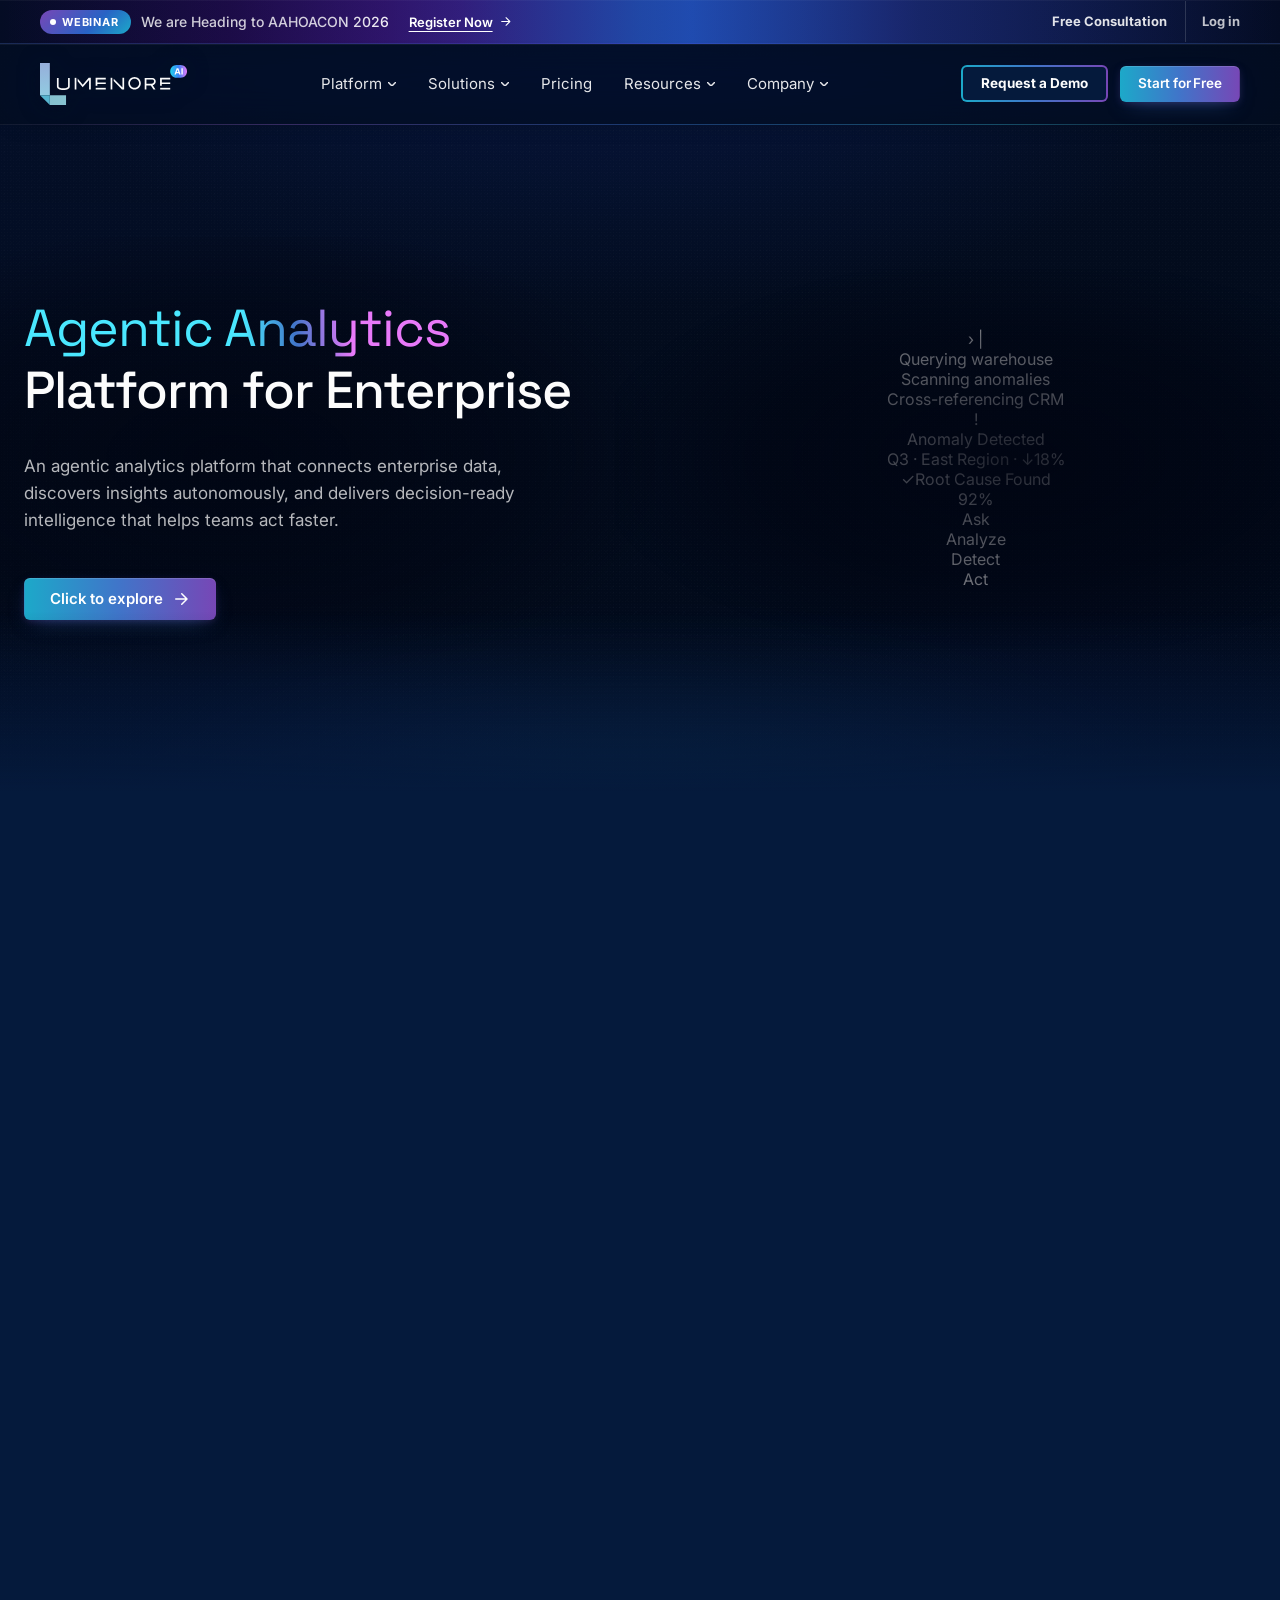
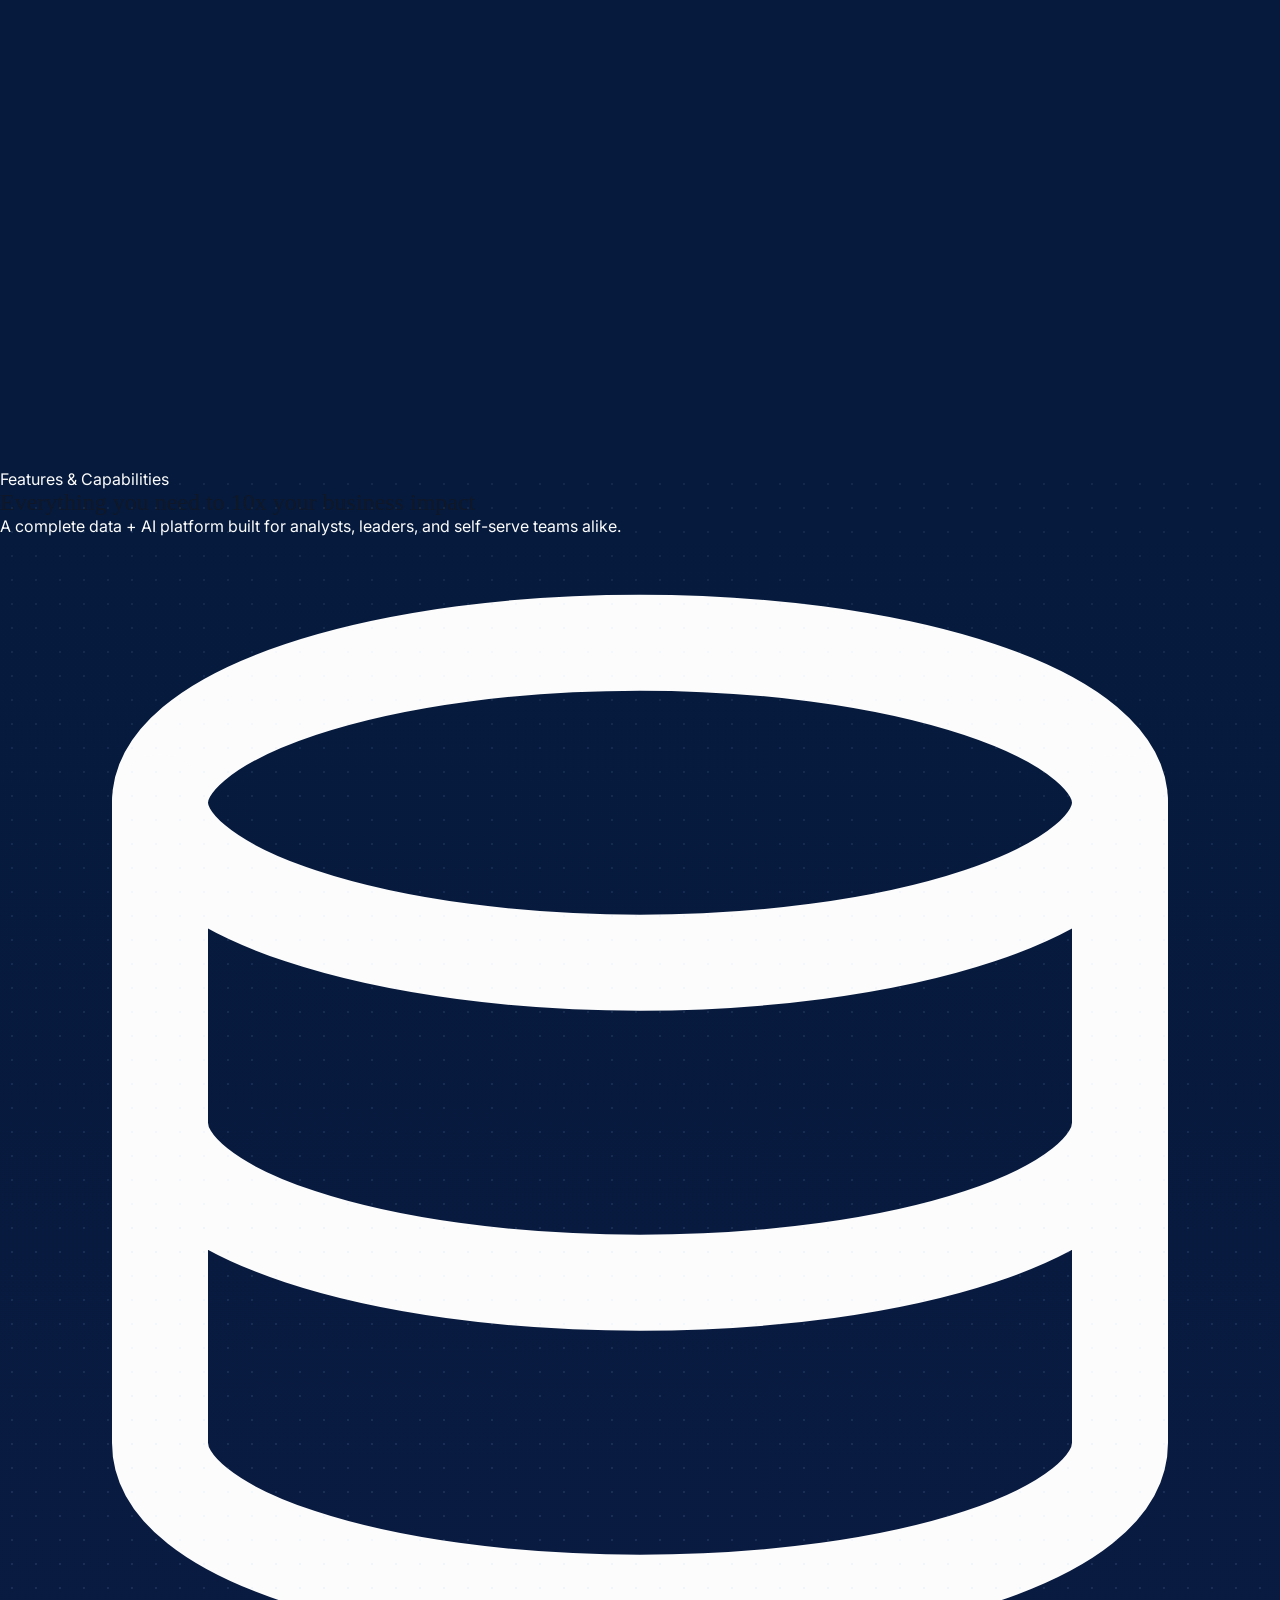
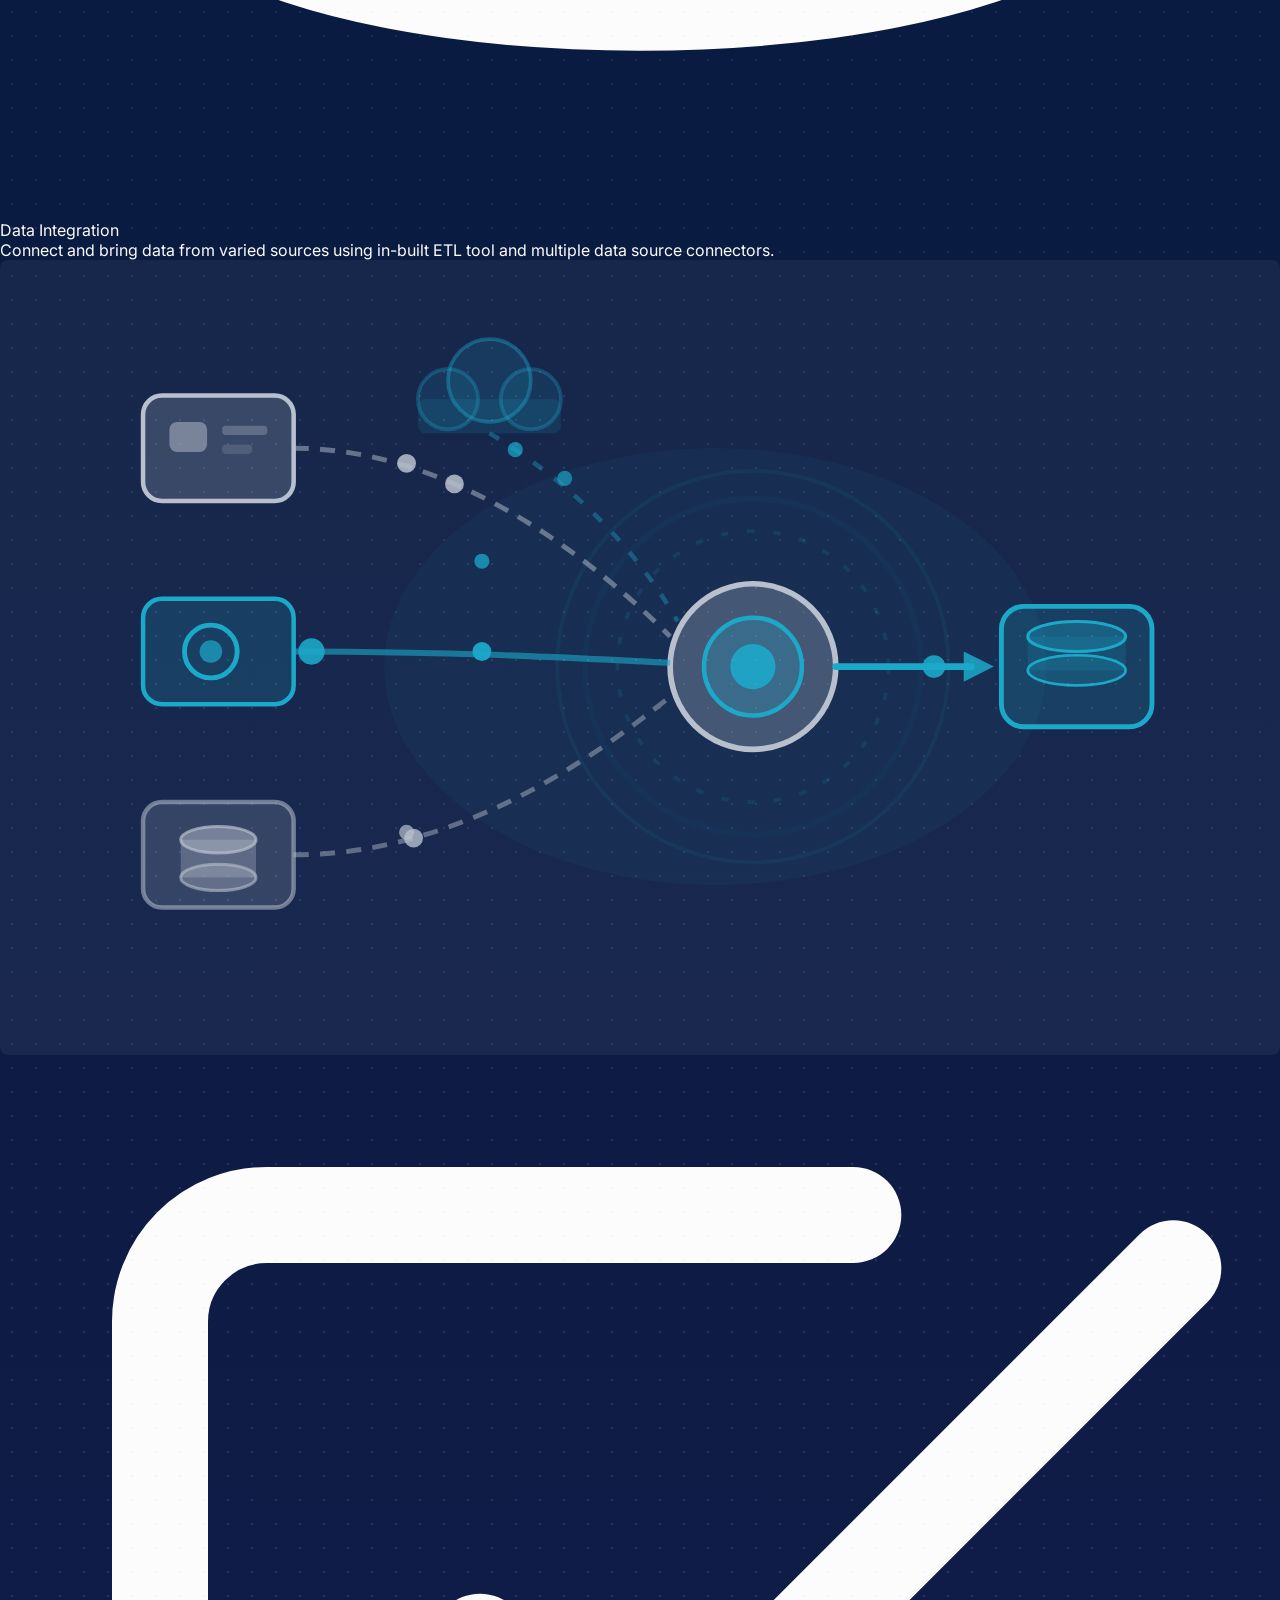
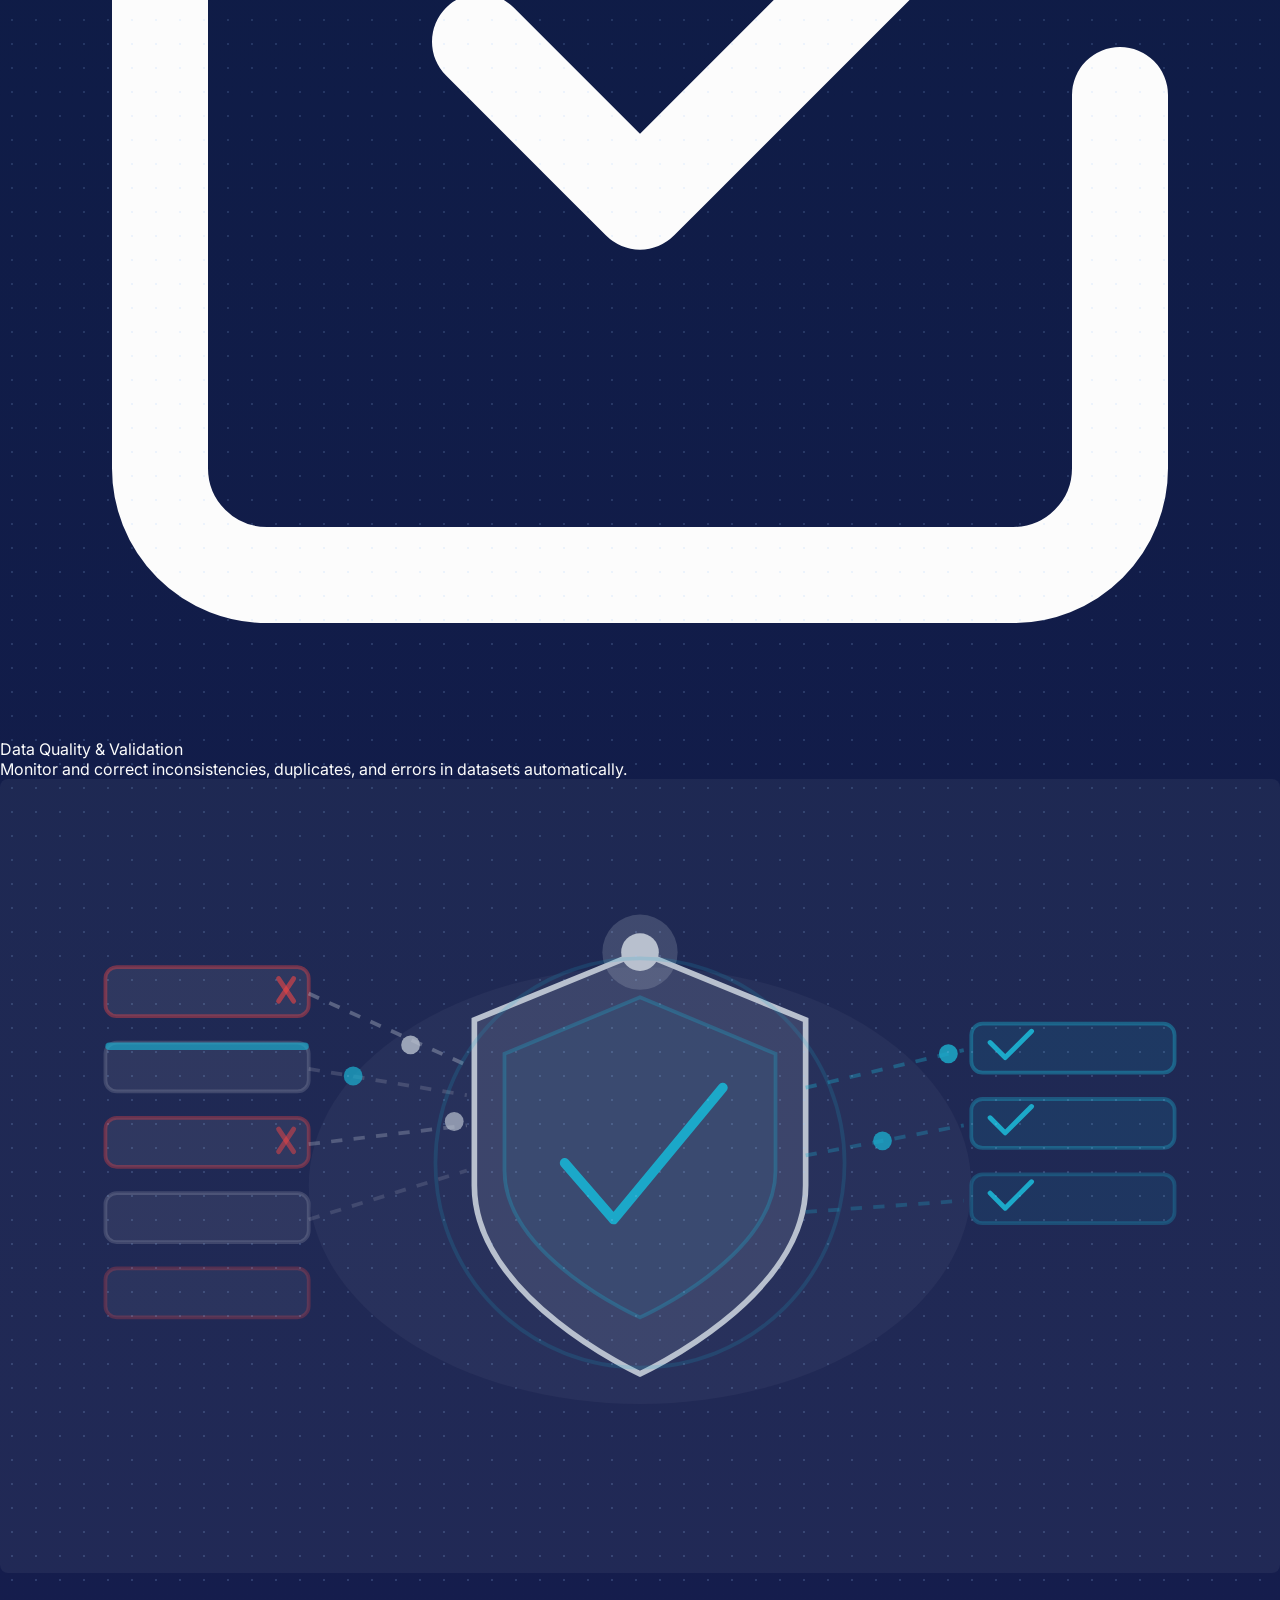
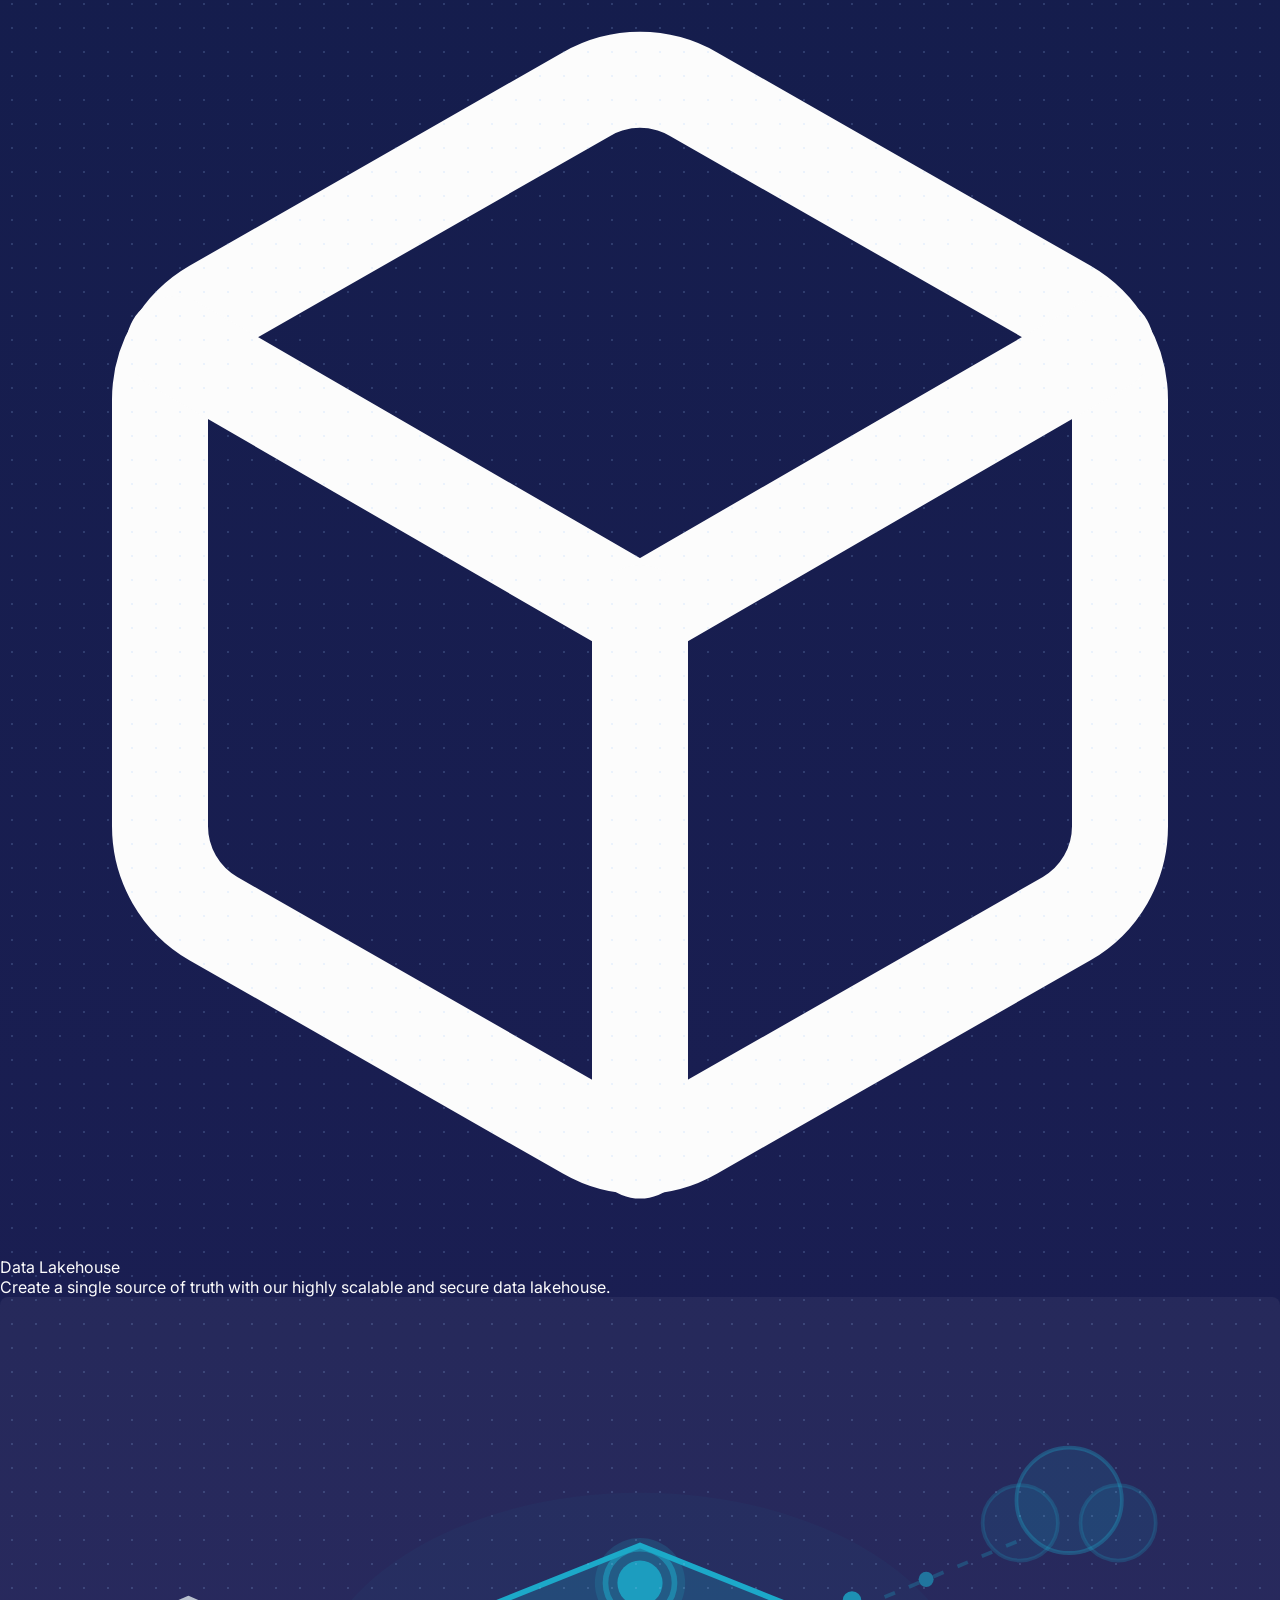
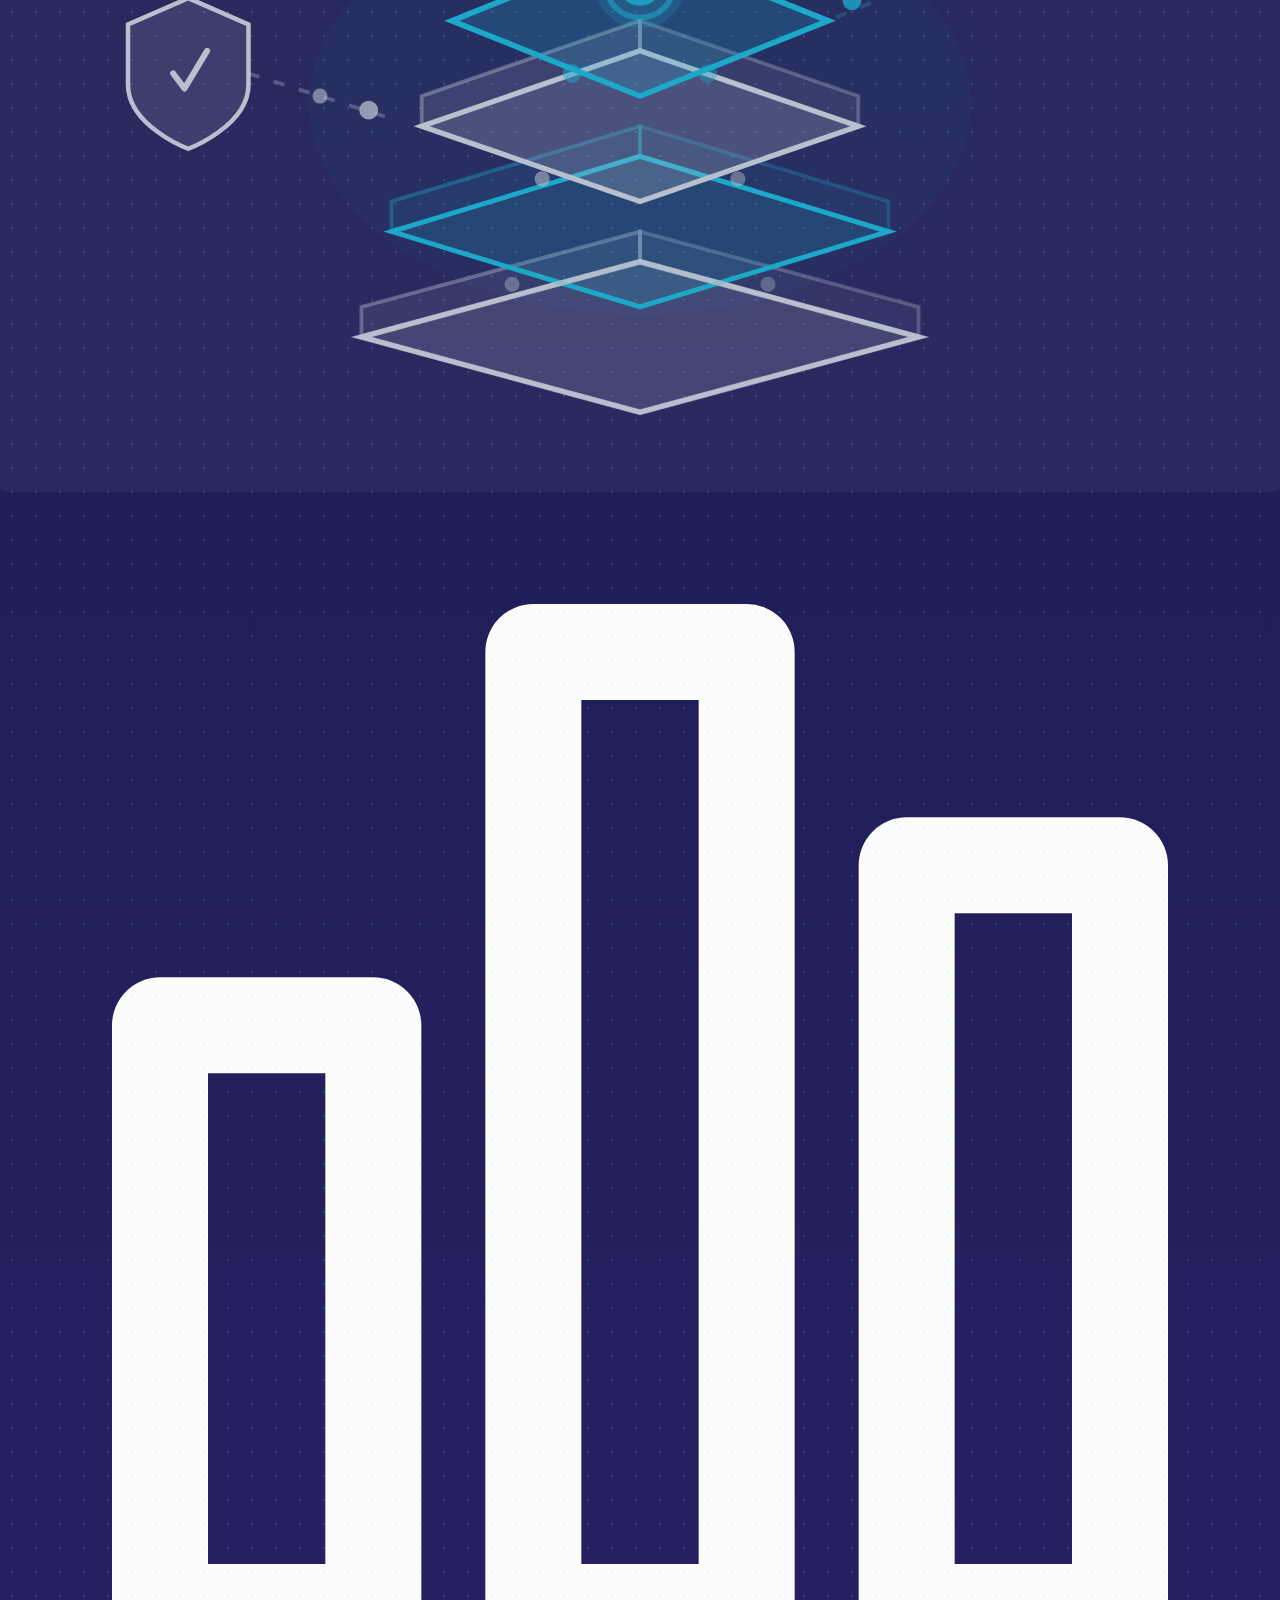
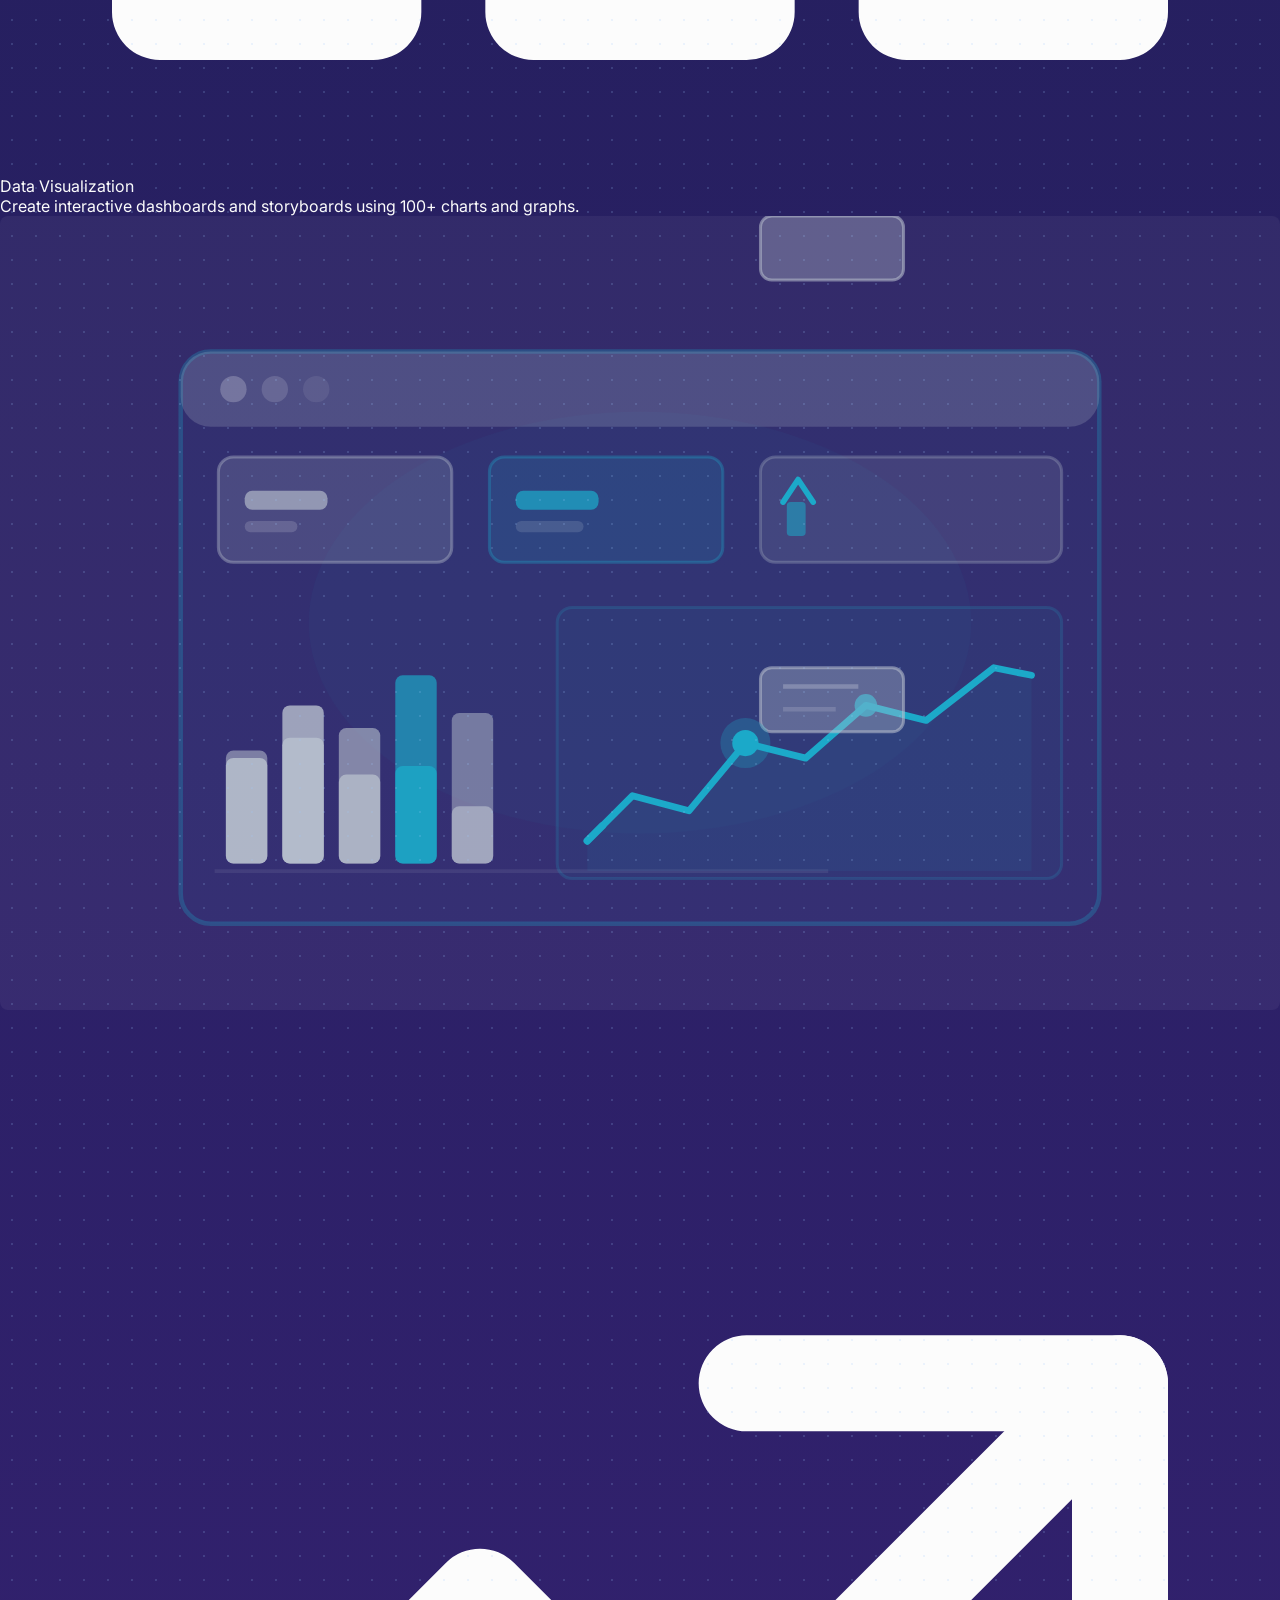
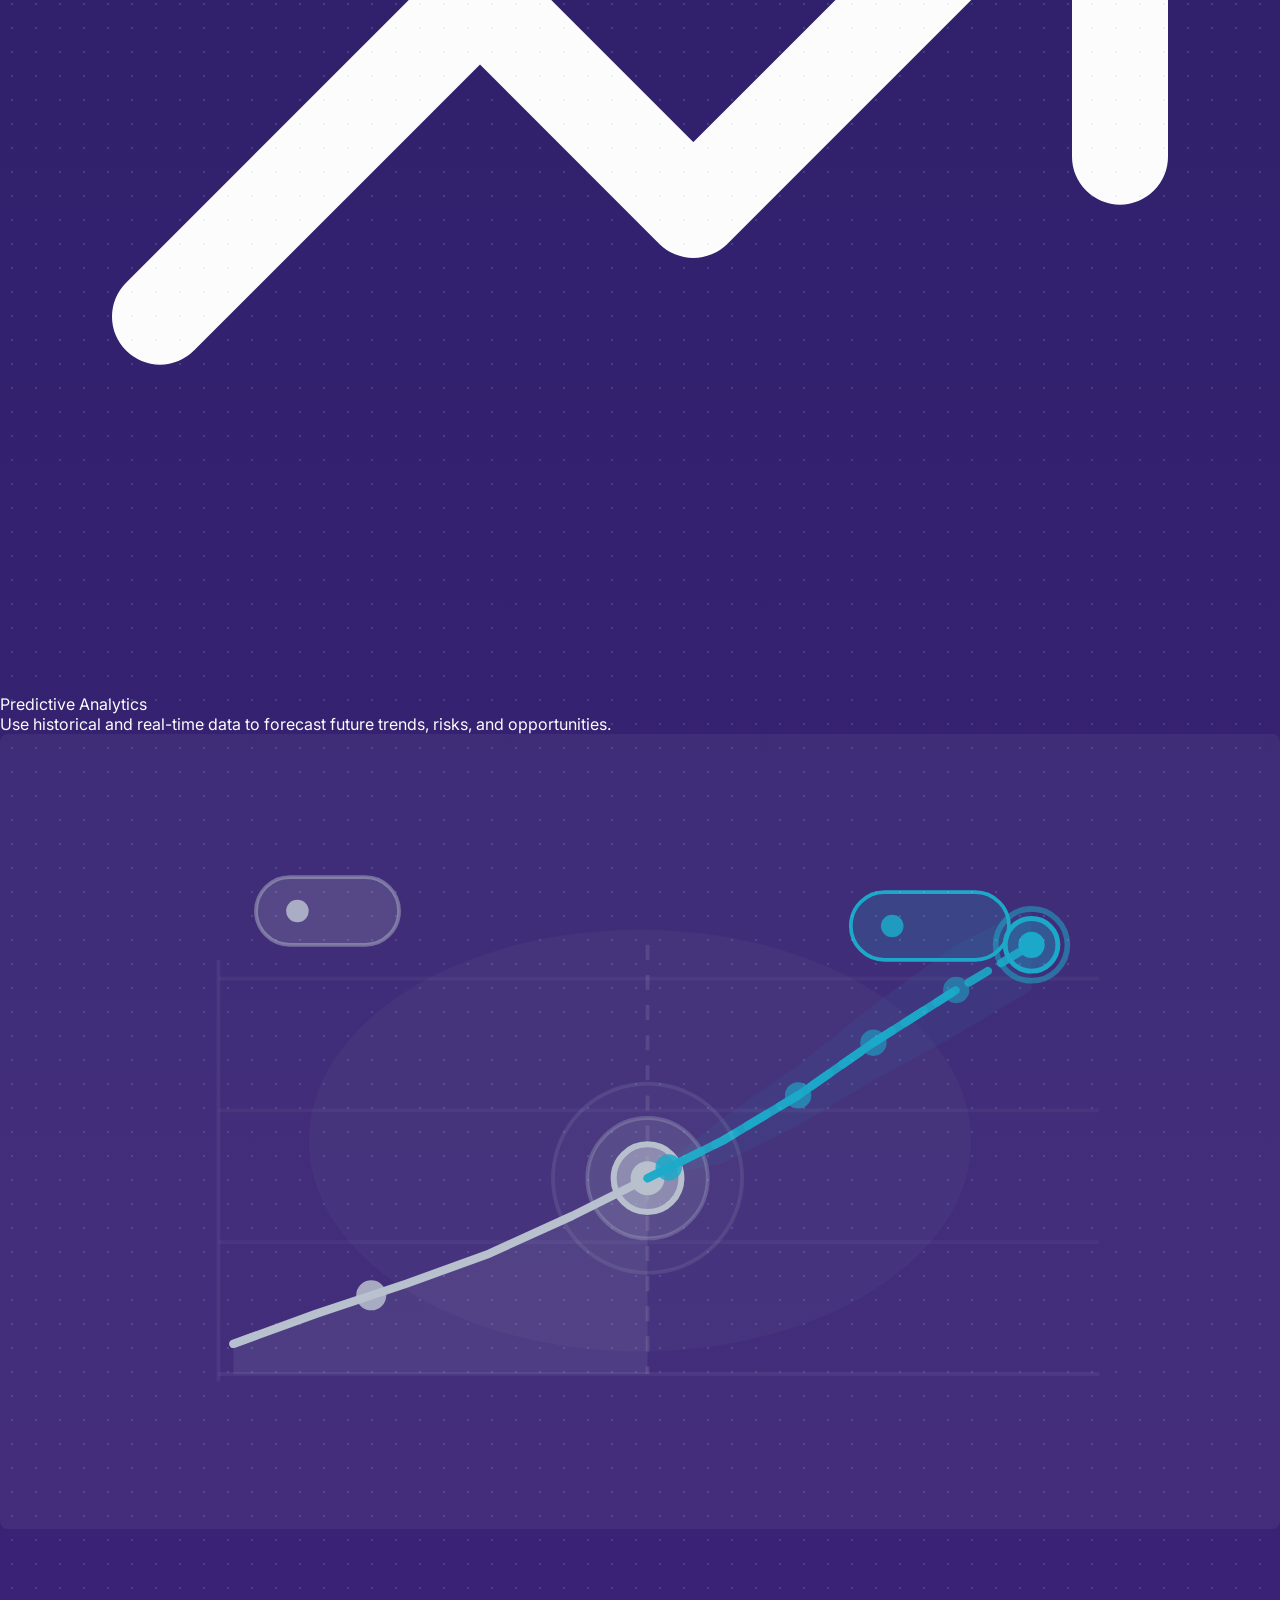
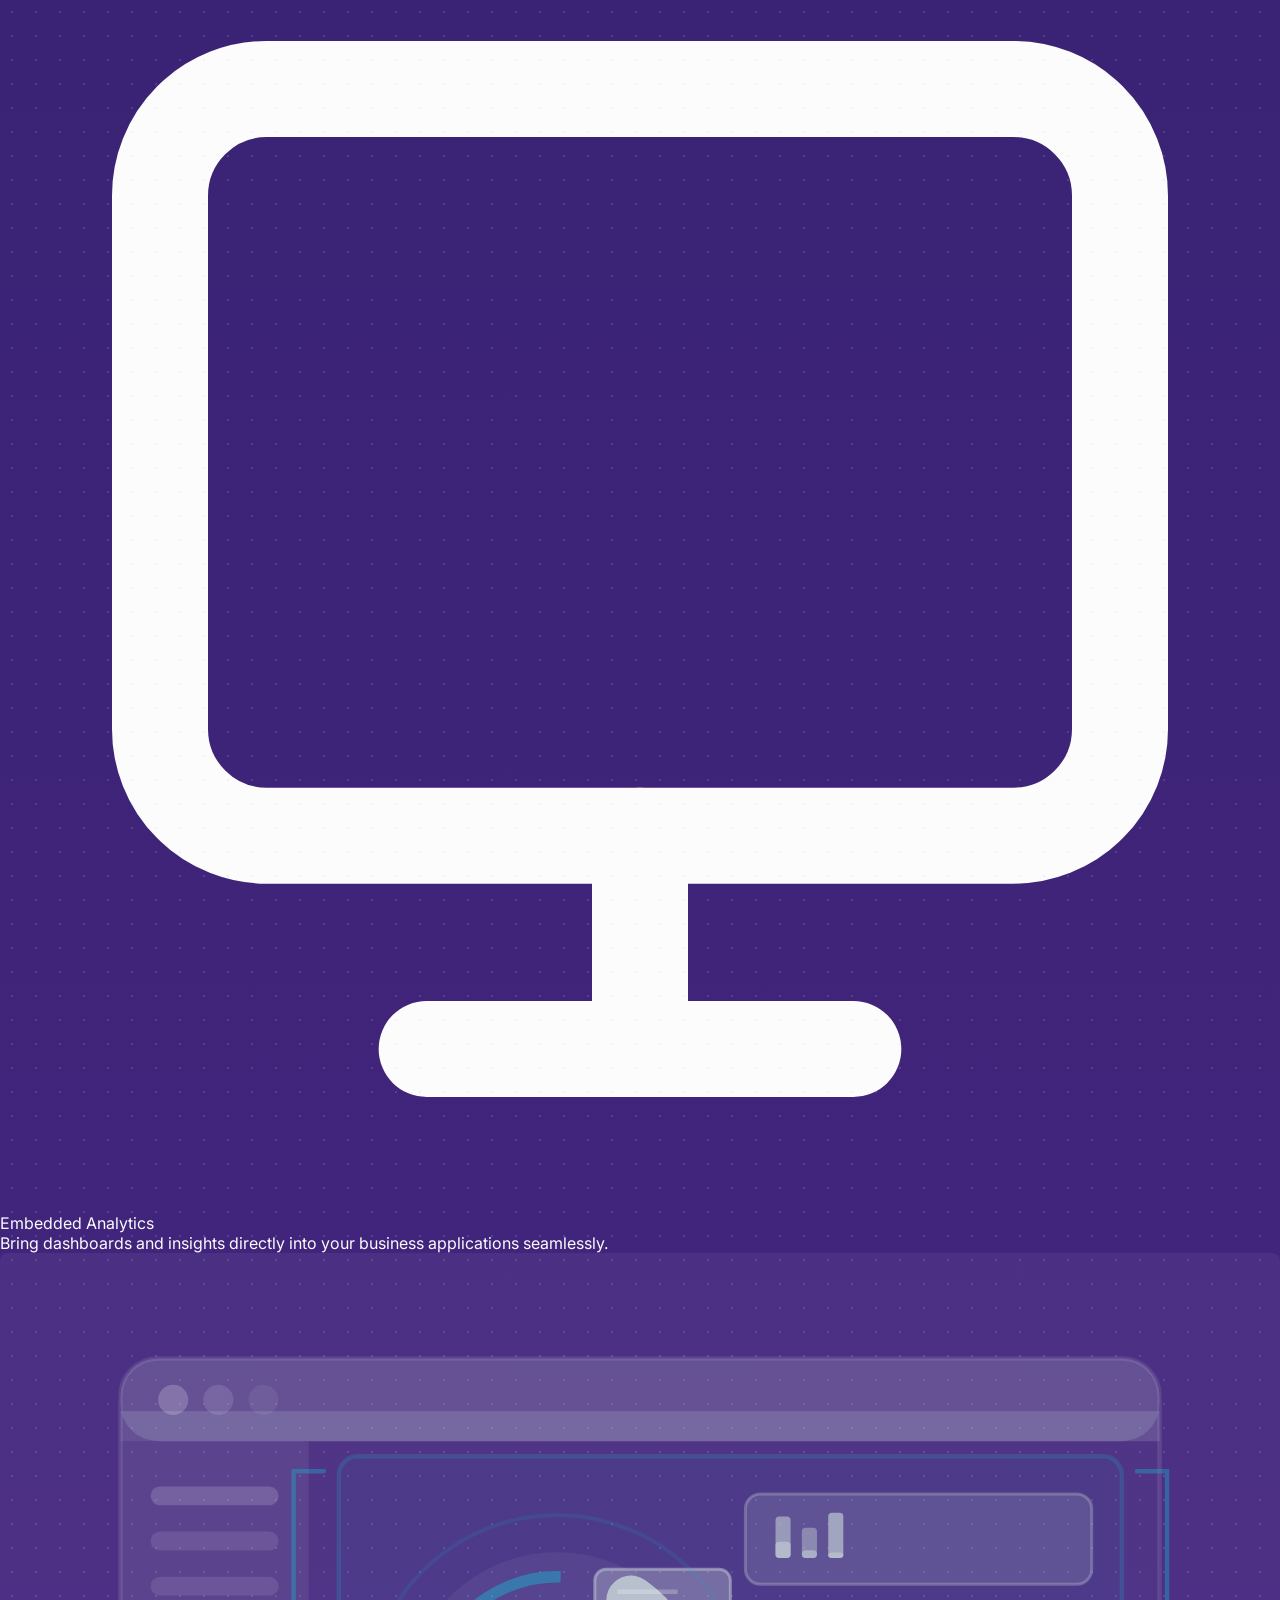
==== commit af285ba4: "Split hero-bg-concept.html: extract 11 inline scripts to assets/js/hero-bg-concept.js HTML reduced f" ====
--- a/hero-bg-concept.html
+++ b/hero-bg-concept.html
@@ -1795,1583 +1795,6 @@
 </div>
 <!-- ===== /PAGE FINALE ===== -->
 
-
-<script>
-(function () {
-    'use strict';
-
-    /* ── Constants ─────────────────────────────────────────────── */
-    var CYAN       = '#1CA9C9';
-    var VIOLET     = '#55298E';
-    var CYAN_RGB   = '28,169,201';
-    var VIOLET_RGB = '85,41,142';
-
-    var GRID_COLS = 6;
-    var GRID_ROWS = 4;
-    var GRID_GAP  = 6;
-
-    /* ── Blog topics ───────────────────────────────────────────── */
-    var TOPICS = [
-        { tag: 'AI Agents',              title: 'Autonomous Anomaly Detection at Scale',        accent: CYAN },
-        { tag: 'NLQ Analytics',          title: 'Ask Your Data in Plain English',               accent: VIOLET },
-        { tag: 'Semantic Layer',         title: 'One Metric, Every Dashboard',                  accent: CYAN },
-        { tag: 'Data Pipelines',         title: 'Low-Code ETL at Enterprise Scale',             accent: VIOLET },
-        { tag: 'Predictive Analytics',   title: 'Forecast Before the Quarter Closes',           accent: CYAN },
-        { tag: 'MCP',                    title: 'Context Protocol for Enterprise AI',           accent: VIOLET },
-        { tag: 'Data Modeling',          title: 'Semantic Modeling for Self-Service',           accent: CYAN },
-        { tag: 'Decision Intelligence',  title: 'From Descriptive to Prescriptive',             accent: VIOLET },
-        { tag: 'Knowledge Graphs',       title: 'Entity Context for AI Reasoning',              accent: CYAN },
-        { tag: 'Autonomous Insights',    title: 'Insights Before You Ask',                      accent: VIOLET },
-        { tag: 'Agentic RAG',            title: 'Beyond Simple Document Retrieval',             accent: CYAN },
-        { tag: 'Vector Search',          title: 'Semantic Similarity at Enterprise Scale',      accent: VIOLET },
-        { tag: 'Anomaly Detection',      title: 'Real-Time Spike Identification',               accent: CYAN },
-        { tag: 'Data Streaming',         title: 'Streaming vs Batch Tradeoffs',                 accent: VIOLET },
-        { tag: 'AI Governance',          title: 'Governing LLMs in Production',                 accent: CYAN },
-        { tag: 'Embedded Analytics',     title: 'Bring BI Into Your Product',                   accent: VIOLET },
-        { tag: 'Data Lakehouse',         title: 'One Platform for All Data Types',              accent: CYAN },
-        { tag: 'Root Cause Analysis',    title: 'Why Anomalies Actually Happen',                accent: VIOLET },
-        { tag: 'Self-Service BI',        title: 'Empower Every Business User',                  accent: CYAN },
-        { tag: 'Predictive Modeling',    title: 'Time-Series Models at Scale',                  accent: VIOLET },
-        { tag: 'Agent Orchestration',    title: 'Chaining AI Agents Reliably',                  accent: CYAN },
-        { tag: 'Data Quality',           title: 'Catching Bad Data Before It Ships',            accent: VIOLET },
-        { tag: 'LLM Fine-Tuning',        title: 'Domain-Specific Models for Analytics',        accent: CYAN },
-        { tag: 'Real-Time Analytics',    title: 'Sub-Second Insights on Live Data',             accent: VIOLET },
-        { tag: 'Feature Stores',         title: 'Reusable ML Features Across Teams',            accent: CYAN },
-        { tag: 'Observability',          title: 'Monitoring AI Pipelines End-to-End',           accent: VIOLET },
-        { tag: 'Multi-Agent Systems',    title: 'Coordinating Agents Across Workflows',         accent: CYAN },
-        { tag: 'Data Contracts',         title: 'Enforcing Schema at the Source',               accent: VIOLET },
-        { tag: 'Prompt Engineering',     title: 'Reliable Outputs from Analytical LLMs',       accent: CYAN },
-        { tag: 'Column-Level Security',  title: 'Fine-Grained Access in BI Tools',             accent: VIOLET },
-        { tag: 'Cost Analytics',         title: 'Cloud Spend Intelligence at Scale',            accent: CYAN },
-        { tag: 'Metric Layers',          title: 'Single Source of Truth for KPIs',             accent: VIOLET },
-        { tag: 'Graph Analytics',        title: 'Traversing Relationships in Data',             accent: CYAN },
-        { tag: 'Conversational BI',      title: 'Chat-First Analytics for Executives',         accent: VIOLET },
-        { tag: 'Data Mesh',              title: 'Decentralised Ownership at Scale',             accent: CYAN },
-        { tag: 'MLOps',                  title: 'Deploying Models Without the Toil',            accent: VIOLET },
-        { tag: 'Supply Chain AI',        title: 'Demand Signals from Noisy Data',              accent: CYAN },
-        { tag: 'Revenue Intelligence',   title: 'Pipeline Forecasting with AI',                 accent: VIOLET },
-        { tag: 'HR Analytics',           title: 'Predicting Attrition Before It Happens',      accent: CYAN },
-        { tag: 'Customer 360',           title: 'Unified Profiles Across Every Channel',        accent: VIOLET }
-    ];
-
-    /* ── SVG graphic strings (14 unique visualizations) ────────── */
-    var SVGS = [
-        /* 0 — Neural Network */
-        '<svg viewBox="0 0 200 120" fill="none"><circle cx="28" cy="32" r="5" stroke="#1CA9C9" stroke-width="1.4" class="bnp"/><circle cx="28" cy="88" r="5" stroke="#1CA9C9" stroke-width="1.4" class="bnp" style="animation-delay:.6s"/><circle cx="100" cy="18" r="5" stroke="#55298E" stroke-width="1.4" class="bnp" style="animation-delay:.2s"/><circle cx="100" cy="60" r="5" stroke="#55298E" stroke-width="1.4" class="bnp" style="animation-delay:.9s"/><circle cx="100" cy="102" r="5" stroke="#55298E" stroke-width="1.4" class="bnp" style="animation-delay:.5s"/><circle cx="172" cy="38" r="5" stroke="#1CA9C9" stroke-width="1.4" class="bnp" style="animation-delay:.3s"/><circle cx="172" cy="82" r="5" stroke="#1CA9C9" stroke-width="1.4" class="bnp" style="animation-delay:.8s"/><line x1="33" y1="32" x2="95" y2="18" stroke="#1CA9C9" stroke-width="0.7" opacity="0.4" class="bld"/><line x1="33" y1="32" x2="95" y2="60" stroke="#1CA9C9" stroke-width="0.7" opacity="0.4" class="bld" style="animation-delay:-.6s"/><line x1="33" y1="32" x2="95" y2="102" stroke="#1CA9C9" stroke-width="0.7" opacity="0.25" class="bld" style="animation-delay:-1.2s"/><line x1="33" y1="88" x2="95" y2="60" stroke="#1CA9C9" stroke-width="0.7" opacity="0.4" class="bld" style="animation-delay:-.9s"/><line x1="33" y1="88" x2="95" y2="102" stroke="#1CA9C9" stroke-width="0.7" opacity="0.4" class="bld" style="animation-delay:-1.5s"/><line x1="105" y1="18" x2="167" y2="38" stroke="#55298E" stroke-width="0.7" opacity="0.4" class="bld" style="animation-delay:-.4s"/><line x1="105" y1="60" x2="167" y2="38" stroke="#55298E" stroke-width="0.7" opacity="0.4" class="bld" style="animation-delay:-.8s"/><line x1="105" y1="60" x2="167" y2="82" stroke="#55298E" stroke-width="0.7" opacity="0.4" class="bld" style="animation-delay:-1s"/><line x1="105" y1="102" x2="167" y2="82" stroke="#55298E" stroke-width="0.7" opacity="0.4" class="bld" style="animation-delay:-1.6s"/></svg>',
-
-        /* 1 — Waveform bars */
-        '<svg viewBox="0 0 200 120" fill="none"><line x1="10" y1="106" x2="190" y2="106" stroke="#55298E" stroke-width="0.7" opacity="0.25"/><rect x="14" y="54" width="12" height="52" rx="2" fill="#55298E" fill-opacity="0.45" class="bgp"/><rect x="31" y="40" width="12" height="66" rx="2" fill="#1CA9C9" fill-opacity="0.36" class="bgp" style="animation-delay:.18s"/><rect x="48" y="28" width="12" height="78" rx="2" fill="#55298E" fill-opacity="0.46" class="bgp" style="animation-delay:.36s"/><rect x="65" y="46" width="12" height="60" rx="2" fill="#1CA9C9" fill-opacity="0.36" class="bgp" style="animation-delay:.54s"/><rect x="82" y="18" width="12" height="88" rx="2" fill="#55298E" fill-opacity="0.56" class="bgp" style="animation-delay:.72s"/><rect x="99" y="36" width="12" height="70" rx="2" fill="#1CA9C9" fill-opacity="0.4" class="bgp" style="animation-delay:.9s"/><rect x="116" y="50" width="12" height="56" rx="2" fill="#55298E" fill-opacity="0.36" class="bgp" style="animation-delay:1.08s"/><rect x="133" y="38" width="12" height="68" rx="2" fill="#1CA9C9" fill-opacity="0.46" class="bgp" style="animation-delay:1.26s"/><rect x="150" y="26" width="12" height="80" rx="2" fill="#55298E" fill-opacity="0.5" class="bgp" style="animation-delay:1.44s"/><rect x="167" y="52" width="12" height="54" rx="2" fill="#1CA9C9" fill-opacity="0.36" class="bgp" style="animation-delay:1.62s"/></svg>',
-
-        /* 2 — Semantic layers */
-        '<svg viewBox="0 0 200 120" fill="none"><rect x="30" y="14" width="140" height="22" rx="3" stroke="#1CA9C9" stroke-width="1" fill="rgba(28,169,201,0.08)"/><rect x="18" y="50" width="164" height="22" rx="3" stroke="#55298E" stroke-width="1.1" fill="rgba(85,41,142,0.08)"/><rect x="30" y="86" width="140" height="22" rx="3" stroke="#1CA9C9" stroke-width="1" fill="rgba(28,169,201,0.07)"/><line x1="68" y1="36" x2="63" y2="50" stroke="#1CA9C9" stroke-width="0.9" opacity="0.45" class="bld"/><line x1="100" y1="36" x2="100" y2="50" stroke="#55298E" stroke-width="0.9" opacity="0.45" class="bld" style="animation-delay:-.5s"/><line x1="132" y1="36" x2="137" y2="50" stroke="#1CA9C9" stroke-width="0.9" opacity="0.45" class="bld" style="animation-delay:-1s"/><line x1="68" y1="72" x2="68" y2="86" stroke="#55298E" stroke-width="0.9" opacity="0.45" class="bld" style="animation-delay:-.3s"/><line x1="100" y1="72" x2="100" y2="86" stroke="#1CA9C9" stroke-width="0.9" opacity="0.45" class="bld" style="animation-delay:-.8s"/><line x1="132" y1="72" x2="132" y2="86" stroke="#55298E" stroke-width="0.9" opacity="0.45" class="bld" style="animation-delay:-1.3s"/><circle cx="68" cy="36" r="2.5" fill="#1CA9C9" opacity="0.6" class="bnp"/><circle cx="100" cy="36" r="2.5" fill="#55298E" opacity="0.6" class="bnp" style="animation-delay:.4s"/><circle cx="132" cy="36" r="2.5" fill="#1CA9C9" opacity="0.6" class="bnp" style="animation-delay:.8s"/><circle cx="68" cy="72" r="2.5" fill="#55298E" opacity="0.6" class="bnp" style="animation-delay:.2s"/><circle cx="100" cy="72" r="2.5" fill="#1CA9C9" opacity="0.6" class="bnp" style="animation-delay:.6s"/><circle cx="132" cy="72" r="2.5" fill="#55298E" opacity="0.6" class="bnp" style="animation-delay:1s"/></svg>',
-
-        /* 3 — ETL Flow */
-        '<svg viewBox="0 0 200 120" fill="none"><rect x="8" y="44" width="48" height="32" rx="4" stroke="#55298E" stroke-width="1.2" fill="rgba(85,41,142,0.1)"/><rect x="76" y="44" width="48" height="32" rx="4" stroke="#1CA9C9" stroke-width="1.2" fill="rgba(28,169,201,0.1)"/><rect x="144" y="44" width="48" height="32" rx="4" stroke="#55298E" stroke-width="1.2" fill="rgba(85,41,142,0.1)"/><line x1="56" y1="60" x2="76" y2="60" stroke="#1CA9C9" stroke-width="1.1" opacity="0.55" class="bld"/><line x1="124" y1="60" x2="144" y2="60" stroke="#55298E" stroke-width="1.1" opacity="0.55" class="bld" style="animation-delay:-.8s"/><polyline points="72,56 76,60 72,64" stroke="#1CA9C9" stroke-width="1.1" fill="none" opacity="0.6"/><polyline points="140,56 144,60 140,64" stroke="#55298E" stroke-width="1.1" fill="none" opacity="0.6"/><ellipse cx="32" cy="53" rx="9" ry="3.5" stroke="#55298E" stroke-width="0.9" fill="none" opacity="0.7"/><line x1="23" y1="53" x2="23" y2="65" stroke="#55298E" stroke-width="0.9" opacity="0.55"/><line x1="41" y1="53" x2="41" y2="65" stroke="#55298E" stroke-width="0.9" opacity="0.55"/><ellipse cx="32" cy="65" rx="9" ry="3.5" stroke="#55298E" stroke-width="0.9" fill="none" opacity="0.45"/><circle cx="100" cy="60" r="7" stroke="#1CA9C9" stroke-width="0.9" fill="none" opacity="0.6" class="bld"/><circle cx="100" cy="60" r="2.5" fill="#1CA9C9" fill-opacity="0.5" class="bnp"/><line x1="168" y1="50" x2="168" y2="68" stroke="#55298E" stroke-width="1.2" opacity="0.7"/><polyline points="164,64 168,68 172,64" stroke="#55298E" stroke-width="1.2" fill="none" opacity="0.7"/><line x1="160" y1="70" x2="176" y2="70" stroke="#55298E" stroke-width="1" opacity="0.45"/></svg>',
-
-        /* 4 — Forecast chart */
-        '<svg viewBox="0 0 200 120" fill="none"><line x1="24" y1="18" x2="24" y2="100" stroke="#1CA9C9" stroke-width="0.5" opacity="0.2"/><line x1="24" y1="100" x2="190" y2="100" stroke="#1CA9C9" stroke-width="0.5" opacity="0.2"/><line x1="24" y1="74" x2="190" y2="74" stroke="#1CA9C9" stroke-width="0.4" opacity="0.12" stroke-dasharray="3 3"/><line x1="24" y1="50" x2="190" y2="50" stroke="#1CA9C9" stroke-width="0.4" opacity="0.12" stroke-dasharray="3 3"/><line x1="24" y1="26" x2="190" y2="26" stroke="#1CA9C9" stroke-width="0.4" opacity="0.12" stroke-dasharray="3 3"/><path d="M24,90 C44,84 56,80 76,67 C91,57 102,62 116,46" stroke="#1CA9C9" stroke-width="1.6" fill="none" opacity="0.72" stroke-linecap="round"/><path d="M116,46 C131,33 147,29 166,23 C173,21 181,19 190,17" stroke="#55298E" stroke-width="1.4" fill="none" opacity="0.6" stroke-dasharray="5 4" stroke-linecap="round"/><path d="M116,46 C131,33 147,29 166,23 C173,21 181,19 190,17 L190,100 L116,100 Z" fill="#55298E" fill-opacity="0.055"/><line x1="116" y1="18" x2="116" y2="100" stroke="#55298E" stroke-width="0.8" opacity="0.28" stroke-dasharray="3 2"/><circle cx="24" cy="90" r="3" fill="#1CA9C9" opacity="0.65" class="bnp"/><circle cx="76" cy="67" r="3" fill="#1CA9C9" opacity="0.65" class="bnp" style="animation-delay:.45s"/><circle cx="116" cy="46" r="3.5" fill="#1CA9C9" opacity="0.85" class="bnp" style="animation-delay:.9s"/><circle cx="166" cy="23" r="3" fill="#55298E" opacity="0.6" class="bnp" style="animation-delay:.3s"/></svg>',
-
-        /* 5 — Protocol hexagon */
-        '<svg viewBox="0 0 200 120" fill="none"><polygon points="100,22 122,34 122,58 100,70 78,58 78,34" stroke="#55298E" stroke-width="1.4" fill="rgba(85,41,142,0.1)"/><circle cx="100" cy="46" r="6" fill="#55298E" fill-opacity="0.5" class="bnp"/><circle cx="36" cy="26" r="13" stroke="#1CA9C9" stroke-width="1.1" fill="rgba(28,169,201,0.07)"/><circle cx="164" cy="26" r="13" stroke="#1CA9C9" stroke-width="1.1" fill="rgba(28,169,201,0.07)"/><circle cx="36" cy="94" r="13" stroke="#55298E" stroke-width="1.1" fill="rgba(85,41,142,0.07)"/><circle cx="164" cy="94" r="13" stroke="#55298E" stroke-width="1.1" fill="rgba(85,41,142,0.07)"/><circle cx="36" cy="26" r="3.5" fill="#1CA9C9" opacity="0.55" class="bnp" style="animation-delay:.3s"/><circle cx="164" cy="26" r="3.5" fill="#1CA9C9" opacity="0.55" class="bnp" style="animation-delay:.7s"/><circle cx="36" cy="94" r="3.5" fill="#55298E" opacity="0.55" class="bnp" style="animation-delay:.5s"/><circle cx="164" cy="94" r="3.5" fill="#55298E" opacity="0.55" class="bnp" style="animation-delay:.9s"/><line x1="78" y1="38" x2="49" y2="30" stroke="#1CA9C9" stroke-width="0.9" opacity="0.4" class="bld"/><line x1="122" y1="38" x2="151" y2="30" stroke="#1CA9C9" stroke-width="0.9" opacity="0.4" class="bld" style="animation-delay:-.5s"/><line x1="78" y1="54" x2="49" y2="82" stroke="#55298E" stroke-width="0.9" opacity="0.4" class="bld" style="animation-delay:-1s"/><line x1="122" y1="54" x2="151" y2="82" stroke="#55298E" stroke-width="0.9" opacity="0.4" class="bld" style="animation-delay:-1.5s"/></svg>',
-
-        /* 6 — Schema tables */
-        '<svg viewBox="0 0 200 120" fill="none"><rect x="10" y="25" width="50" height="70" rx="3" stroke="#1CA9C9" stroke-width="1" fill="rgba(28,169,201,0.07)"/><line x1="10" y1="38" x2="60" y2="38" stroke="#1CA9C9" stroke-width="0.8" opacity="0.5"/><line x1="10" y1="50" x2="60" y2="50" stroke="#1CA9C9" stroke-width="0.4" opacity="0.28"/><line x1="10" y1="62" x2="60" y2="62" stroke="#1CA9C9" stroke-width="0.4" opacity="0.28"/><line x1="10" y1="74" x2="60" y2="74" stroke="#1CA9C9" stroke-width="0.4" opacity="0.28"/><circle cx="24" cy="31" r="3.5" stroke="#1CA9C9" stroke-width="0.9" fill="none" opacity="0.65"/><line x1="27" y1="31" x2="36" y2="31" stroke="#1CA9C9" stroke-width="0.9" opacity="0.55"/><rect x="75" y="14" width="50" height="92" rx="3" stroke="#55298E" stroke-width="1.2" fill="rgba(85,41,142,0.08)"/><line x1="75" y1="28" x2="125" y2="28" stroke="#55298E" stroke-width="0.9" opacity="0.6"/><line x1="75" y1="42" x2="125" y2="42" stroke="#55298E" stroke-width="0.4" opacity="0.3"/><line x1="75" y1="56" x2="125" y2="56" stroke="#55298E" stroke-width="0.4" opacity="0.3"/><line x1="75" y1="70" x2="125" y2="70" stroke="#55298E" stroke-width="0.4" opacity="0.3"/><line x1="75" y1="84" x2="125" y2="84" stroke="#55298E" stroke-width="0.4" opacity="0.3"/><rect x="140" y="25" width="50" height="70" rx="3" stroke="#1CA9C9" stroke-width="1" fill="rgba(28,169,201,0.07)"/><line x1="140" y1="38" x2="190" y2="38" stroke="#1CA9C9" stroke-width="0.8" opacity="0.5"/><line x1="140" y1="50" x2="190" y2="50" stroke="#1CA9C9" stroke-width="0.4" opacity="0.28"/><line x1="140" y1="62" x2="190" y2="62" stroke="#1CA9C9" stroke-width="0.4" opacity="0.28"/><path d="M60 52 Q67 52 75 46" stroke="#1CA9C9" stroke-width="0.9" fill="none" opacity="0.45" class="bld"/><path d="M125 52 Q132 52 140 46" stroke="#1CA9C9" stroke-width="0.9" fill="none" opacity="0.45" class="bld" style="animation-delay:-.7s"/><circle cx="60" cy="52" r="2.5" fill="#1CA9C9" opacity="0.55" class="bnp"/><circle cx="125" cy="52" r="2.5" fill="#55298E" opacity="0.55" class="bnp" style="animation-delay:.5s"/></svg>',
-
-        /* 7 — Decision tree */
-        '<svg viewBox="0 0 200 120" fill="none"><circle cx="100" cy="14" r="8" stroke="#55298E" stroke-width="1.4" fill="rgba(85,41,142,0.15)" class="bnp"/><circle cx="54" cy="52" r="7" stroke="#1CA9C9" stroke-width="1.2" fill="rgba(28,169,201,0.1)" class="bnp" style="animation-delay:.4s"/><circle cx="146" cy="52" r="7" stroke="#1CA9C9" stroke-width="1.2" fill="rgba(28,169,201,0.1)" class="bnp" style="animation-delay:.8s"/><circle cx="24" cy="94" r="6" stroke="#55298E" stroke-width="1.1" fill="rgba(85,41,142,0.1)" class="bnp" style="animation-delay:.2s"/><circle cx="80" cy="94" r="6" stroke="#55298E" stroke-width="1.1" fill="rgba(85,41,142,0.1)" class="bnp" style="animation-delay:.6s"/><circle cx="120" cy="94" r="6" stroke="#55298E" stroke-width="1.1" fill="rgba(85,41,142,0.1)" class="bnp" style="animation-delay:1s"/><circle cx="176" cy="94" r="6" stroke="#55298E" stroke-width="1.1" fill="rgba(85,41,142,0.1)" class="bnp" style="animation-delay:.5s"/><line x1="93" y1="20" x2="60" y2="46" stroke="#55298E" stroke-width="0.9" opacity="0.45" class="bld"/><line x1="107" y1="20" x2="140" y2="46" stroke="#55298E" stroke-width="0.9" opacity="0.45" class="bld" style="animation-delay:-.6s"/><line x1="48" y1="58" x2="28" y2="89" stroke="#1CA9C9" stroke-width="0.8" opacity="0.4" class="bld" style="animation-delay:-.3s"/><line x1="59" y1="58" x2="76" y2="89" stroke="#1CA9C9" stroke-width="0.8" opacity="0.4" class="bld" style="animation-delay:-.9s"/><line x1="139" y1="58" x2="124" y2="89" stroke="#1CA9C9" stroke-width="0.8" opacity="0.4" class="bld" style="animation-delay:-.5s"/><line x1="151" y1="58" x2="172" y2="89" stroke="#1CA9C9" stroke-width="0.8" opacity="0.4" class="bld" style="animation-delay:-1.2s"/></svg>',
-
-        /* 8 — Knowledge spider */
-        '<svg viewBox="0 0 200 120" fill="none"><circle cx="100" cy="60" r="44" stroke="#1CA9C9" stroke-width="0.5" opacity="0.14" stroke-dasharray="3 4"/><circle cx="100" cy="60" r="26" stroke="#55298E" stroke-width="0.5" opacity="0.14" stroke-dasharray="3 4"/><circle cx="100" cy="60" r="10" stroke="#1CA9C9" stroke-width="1.5" fill="rgba(28,169,201,0.16)" class="bnp"/><circle cx="100" cy="60" r="4" fill="#1CA9C9" opacity="0.65" class="bnp"/><circle cx="144" cy="60" r="7" stroke="#55298E" stroke-width="1.1" fill="rgba(85,41,142,0.1)" class="bnp" style="animation-delay:.2s"/><circle cx="122" cy="22" r="7" stroke="#1CA9C9" stroke-width="1.1" fill="rgba(28,169,201,0.1)" class="bnp" style="animation-delay:.5s"/><circle cx="78" cy="22" r="7" stroke="#55298E" stroke-width="1.1" fill="rgba(85,41,142,0.1)" class="bnp" style="animation-delay:.8s"/><circle cx="56" cy="60" r="7" stroke="#1CA9C9" stroke-width="1.1" fill="rgba(28,169,201,0.1)" class="bnp" style="animation-delay:1.1s"/><circle cx="78" cy="98" r="7" stroke="#55298E" stroke-width="1.1" fill="rgba(85,41,142,0.1)" class="bnp" style="animation-delay:.3s"/><circle cx="122" cy="98" r="7" stroke="#1CA9C9" stroke-width="1.1" fill="rgba(28,169,201,0.1)" class="bnp" style="animation-delay:.7s"/><line x1="110" y1="60" x2="137" y2="60" stroke="#1CA9C9" stroke-width="0.8" opacity="0.4" class="bld"/><line x1="107" y1="52" x2="117" y2="27" stroke="#55298E" stroke-width="0.8" opacity="0.4" class="bld" style="animation-delay:-.4s"/><line x1="93" y1="52" x2="83" y2="27" stroke="#1CA9C9" stroke-width="0.8" opacity="0.4" class="bld" style="animation-delay:-.8s"/><line x1="90" y1="60" x2="63" y2="60" stroke="#55298E" stroke-width="0.8" opacity="0.4" class="bld" style="animation-delay:-1.2s"/><line x1="93" y1="68" x2="83" y2="93" stroke="#1CA9C9" stroke-width="0.8" opacity="0.4" class="bld" style="animation-delay:-.6s"/><line x1="107" y1="68" x2="117" y2="93" stroke="#55298E" stroke-width="0.8" opacity="0.4" class="bld" style="animation-delay:-1s"/></svg>',
-
-        /* 9 — Radar rings */
-        '<svg viewBox="0 0 200 120" fill="none"><polygon points="100,10 152,40 152,80 100,110 48,80 48,40" stroke="#55298E" stroke-width="0.7" fill="none" opacity="0.22"/><polygon points="100,26 136,46 136,74 100,94 64,74 64,46" stroke="#1CA9C9" stroke-width="0.7" fill="none" opacity="0.28"/><polygon points="100,42 120,52 120,68 100,78 80,68 80,52" stroke="#55298E" stroke-width="1" fill="rgba(85,41,142,0.1)" opacity="0.5"/><line x1="100" y1="10" x2="100" y2="110" stroke="#55298E" stroke-width="0.4" opacity="0.14"/><line x1="48" y1="40" x2="152" y2="80" stroke="#55298E" stroke-width="0.4" opacity="0.14"/><line x1="152" y1="40" x2="48" y2="80" stroke="#55298E" stroke-width="0.4" opacity="0.14"/><polygon points="100,20 140,50 132,78 86,88 58,62 68,34" fill="rgba(28,169,201,0.1)" stroke="#1CA9C9" stroke-width="0.9" opacity="0.55"/><g style="transform-origin:100px 60px" class="bsw"><line x1="100" y1="60" x2="100" y2="16" stroke="#1CA9C9" stroke-width="1.2" opacity="0.5" stroke-linecap="round"/></g><circle cx="100" cy="60" r="4" fill="#55298E" opacity="0.7" class="bnp"/></svg>',
-
-        /* 10 — RAG pipeline */
-        '<svg viewBox="0 0 200 120" fill="none"><circle cx="22" cy="60" r="16" stroke="#1CA9C9" stroke-width="1.1" fill="rgba(28,169,201,0.07)"/><circle cx="74" cy="60" r="16" stroke="#55298E" stroke-width="1.1" fill="rgba(85,41,142,0.07)"/><circle cx="126" cy="60" r="16" stroke="#1CA9C9" stroke-width="1.1" fill="rgba(28,169,201,0.07)"/><circle cx="178" cy="60" r="16" stroke="#55298E" stroke-width="1.1" fill="rgba(85,41,142,0.07)"/><line x1="38" y1="60" x2="58" y2="60" stroke="#1CA9C9" stroke-width="1.1" opacity="0.5" class="bld"/><polyline points="55,56 58,60 55,64" stroke="#1CA9C9" stroke-width="1.1" fill="none" opacity="0.6"/><line x1="90" y1="60" x2="110" y2="60" stroke="#55298E" stroke-width="1.1" opacity="0.5" class="bld" style="animation-delay:-.7s"/><polyline points="107,56 110,60 107,64" stroke="#55298E" stroke-width="1.1" fill="none" opacity="0.6"/><line x1="142" y1="60" x2="162" y2="60" stroke="#1CA9C9" stroke-width="1.1" opacity="0.5" class="bld" style="animation-delay:-1.4s"/><polyline points="159,56 162,60 159,64" stroke="#1CA9C9" stroke-width="1.1" fill="none" opacity="0.6"/><rect x="14" y="51" width="13" height="18" rx="1.5" stroke="#1CA9C9" stroke-width="1" fill="none" opacity="0.7"/><line x1="16" y1="57" x2="25" y2="57" stroke="#1CA9C9" stroke-width="0.7" opacity="0.5"/><line x1="16" y1="62" x2="25" y2="62" stroke="#1CA9C9" stroke-width="0.7" opacity="0.5"/><circle cx="69" cy="56" r="2.2" fill="#55298E" opacity="0.6" class="bnp"/><circle cx="76" cy="63" r="2.2" fill="#55298E" opacity="0.6" class="bnp" style="animation-delay:.3s"/><circle cx="81" cy="55" r="2.2" fill="#1CA9C9" opacity="0.5" class="bnp" style="animation-delay:.6s"/><circle cx="126" cy="57" r="8" stroke="#1CA9C9" stroke-width="1.1" fill="none" opacity="0.6"/><line x1="132" y1="64" x2="138" y2="70" stroke="#1CA9C9" stroke-width="1.5" opacity="0.65" stroke-linecap="round"/><line x1="178" y1="48" x2="178" y2="72" stroke="#55298E" stroke-width="1.2" opacity="0.6" class="bnp"/><line x1="166" y1="60" x2="190" y2="60" stroke="#55298E" stroke-width="1.2" opacity="0.6" class="bnp" style="animation-delay:.5s"/></svg>',
-
-        /* 11 — Vector space */
-        '<svg viewBox="0 0 200 120" fill="none"><line x1="20" y1="100" x2="185" y2="100" stroke="#55298E" stroke-width="0.5" opacity="0.18"/><line x1="20" y1="20" x2="20" y2="100" stroke="#55298E" stroke-width="0.5" opacity="0.18"/><circle cx="46" cy="30" r="3" fill="#55298E" opacity="0.42" class="bnp" style="animation-delay:.1s"/><circle cx="82" cy="26" r="2.5" fill="#1CA9C9" opacity="0.36" class="bnp" style="animation-delay:.5s"/><circle cx="122" cy="34" r="3" fill="#55298E" opacity="0.42" class="bnp" style="animation-delay:.9s"/><circle cx="158" cy="28" r="2.5" fill="#1CA9C9" opacity="0.36" class="bnp" style="animation-delay:.3s"/><circle cx="36" cy="66" r="2.5" fill="#1CA9C9" opacity="0.36" class="bnp" style="animation-delay:.7s"/><circle cx="172" cy="72" r="3" fill="#55298E" opacity="0.42" class="bnp" style="animation-delay:.6s"/><circle cx="62" cy="88" r="2.5" fill="#1CA9C9" opacity="0.36" class="bnp" style="animation-delay:1s"/><circle cx="148" cy="82" r="3" fill="#55298E" opacity="0.42" class="bnp" style="animation-delay:.2s"/><circle cx="178" cy="52" r="2.5" fill="#1CA9C9" opacity="0.36" class="bnp" style="animation-delay:.8s"/><circle cx="100" cy="60" r="3" fill="#1CA9C9" opacity="0.5" class="bnp" style="animation-delay:.15s"/><circle cx="90" cy="72" r="3" fill="#55298E" opacity="0.5" class="bnp" style="animation-delay:.55s"/><circle cx="114" cy="68" r="2.5" fill="#1CA9C9" opacity="0.46" class="bnp" style="animation-delay:.85s"/><circle cx="95" cy="58" r="9" stroke="#55298E" stroke-width="1.2" fill="rgba(85,41,142,0.1)" class="bnp"/><circle cx="95" cy="58" r="3.5" fill="#55298E" opacity="0.8" class="bnp"/><line x1="95" y1="58" x2="100" y2="60" stroke="#55298E" stroke-width="0.8" opacity="0.42" stroke-dasharray="3 2"/><line x1="95" y1="58" x2="90" y2="72" stroke="#1CA9C9" stroke-width="0.8" opacity="0.42" stroke-dasharray="3 2"/><line x1="95" y1="58" x2="114" y2="68" stroke="#1CA9C9" stroke-width="0.8" opacity="0.42" stroke-dasharray="3 2"/></svg>',
-
-        /* 12 — Anomaly spike */
-        '<svg viewBox="0 0 200 120" fill="none"><line x1="18" y1="100" x2="186" y2="100" stroke="#1CA9C9" stroke-width="0.5" opacity="0.2"/><line x1="18" y1="72" x2="186" y2="72" stroke="#1CA9C9" stroke-width="0.4" opacity="0.12" stroke-dasharray="3 3"/><line x1="18" y1="44" x2="186" y2="44" stroke="#1CA9C9" stroke-width="0.4" opacity="0.12" stroke-dasharray="3 3"/><path d="M18,86 C34,84 46,88 64,80 C76,74 84,80 100,76" stroke="#1CA9C9" stroke-width="1.5" fill="none" opacity="0.62" stroke-linecap="round"/><path d="M100,76 L114,18 L128,76" stroke="#1CA9C9" stroke-width="1.5" fill="none" opacity="0.78" stroke-linecap="round" stroke-linejoin="round"/><path d="M128,76 C140,78 156,74 172,80 C180,84 184,80 186,78" stroke="#1CA9C9" stroke-width="1.5" fill="none" opacity="0.62" stroke-linecap="round"/><circle cx="114" cy="18" r="11" stroke="#55298E" stroke-width="1.2" fill="none" opacity="0.65" class="bnp"/><circle cx="114" cy="18" r="17" stroke="#55298E" stroke-width="0.6" fill="none" opacity="0.28" class="bnp" style="animation-delay:.4s"/><circle cx="114" cy="18" r="3.5" fill="#1CA9C9" opacity="0.88" class="bnp" style="animation-delay:.2s"/><line x1="114" y1="32" x2="114" y2="44" stroke="#55298E" stroke-width="1" opacity="0.38"/><circle cx="114" cy="48" r="2" fill="#55298E" opacity="0.38"/></svg>',
-
-        /* 13 — Data streams */
-        '<svg viewBox="0 0 200 120" fill="none"><line x1="14" y1="32" x2="186" y2="32" stroke="#55298E" stroke-width="0.8" opacity="0.24"/><line x1="14" y1="60" x2="186" y2="60" stroke="#1CA9C9" stroke-width="0.8" opacity="0.24"/><line x1="14" y1="88" x2="186" y2="88" stroke="#55298E" stroke-width="0.8" opacity="0.24"/><polyline points="11,29 7,32 11,35" stroke="#55298E" stroke-width="0.9" fill="none" opacity="0.4"/><polyline points="189,29 193,32 189,35" stroke="#55298E" stroke-width="0.9" fill="none" opacity="0.4"/><polyline points="11,57 7,60 11,63" stroke="#1CA9C9" stroke-width="0.9" fill="none" opacity="0.4"/><polyline points="189,57 193,60 189,63" stroke="#1CA9C9" stroke-width="0.9" fill="none" opacity="0.4"/><rect x="28" y="27" width="20" height="10" rx="2" fill="#55298E" fill-opacity="0.42" class="bgp"/><rect x="64" y="27" width="26" height="10" rx="2" fill="#55298E" fill-opacity="0.32" class="bgp" style="animation-delay:.4s"/><rect x="110" y="27" width="16" height="10" rx="2" fill="#1CA9C9" fill-opacity="0.36" class="bgp" style="animation-delay:.8s"/><rect x="144" y="27" width="22" height="10" rx="2" fill="#55298E" fill-opacity="0.42" class="bgp" style="animation-delay:1.2s"/><rect x="20" y="55" width="24" height="10" rx="2" fill="#1CA9C9" fill-opacity="0.36" class="bgp" style="animation-delay:.2s"/><rect x="70" y="55" width="18" height="10" rx="2" fill="#55298E" fill-opacity="0.42" class="bgp" style="animation-delay:.6s"/><rect x="116" y="55" width="28" height="10" rx="2" fill="#1CA9C9" fill-opacity="0.36" class="bgp" style="animation-delay:1s"/><rect x="158" y="55" width="20" height="10" rx="2" fill="#55298E" fill-opacity="0.32" class="bgp" style="animation-delay:1.4s"/><rect x="38" y="83" width="18" height="10" rx="2" fill="#55298E" fill-opacity="0.42" class="bgp" style="animation-delay:.3s"/><rect x="78" y="83" width="24" height="10" rx="2" fill="#1CA9C9" fill-opacity="0.36" class="bgp" style="animation-delay:.7s"/><rect x="126" y="83" width="20" height="10" rx="2" fill="#55298E" fill-opacity="0.42" class="bgp" style="animation-delay:1.1s"/><rect x="160" y="83" width="16" height="10" rx="2" fill="#1CA9C9" fill-opacity="0.32" class="bgp" style="animation-delay:1.5s"/></svg>',
-
-        /* 14 — Scatter plot */
-        '<svg viewBox="0 0 200 120" fill="none"><line x1="22" y1="18" x2="22" y2="104" stroke="#1CA9C9" stroke-width="0.5" opacity="0.2"/><line x1="22" y1="104" x2="188" y2="104" stroke="#1CA9C9" stroke-width="0.5" opacity="0.2"/><line x1="22" y1="82" x2="188" y2="82" stroke="#1CA9C9" stroke-width="0.3" opacity="0.1" stroke-dasharray="3 4"/><line x1="22" y1="60" x2="188" y2="60" stroke="#1CA9C9" stroke-width="0.3" opacity="0.1" stroke-dasharray="3 4"/><line x1="22" y1="38" x2="188" y2="38" stroke="#1CA9C9" stroke-width="0.3" opacity="0.1" stroke-dasharray="3 4"/><circle cx="42"  cy="88" r="4.5" stroke="#55298E" stroke-width="1" fill="rgba(85,41,142,0.15)" class="bnp"/><circle cx="58"  cy="76" r="3.5" stroke="#1CA9C9" stroke-width="1" fill="rgba(28,169,201,0.12)" class="bnp" style="animation-delay:.25s"/><circle cx="74"  cy="82" r="5"   stroke="#55298E" stroke-width="1" fill="rgba(85,41,142,0.18)" class="bnp" style="animation-delay:.5s"/><circle cx="90"  cy="64" r="3.5" stroke="#1CA9C9" stroke-width="1" fill="rgba(28,169,201,0.12)" class="bnp" style="animation-delay:.75s"/><circle cx="106" cy="56" r="6"   stroke="#55298E" stroke-width="1.1" fill="rgba(85,41,142,0.22)" class="bnp" style="animation-delay:1s"/><circle cx="118" cy="70" r="3"   stroke="#1CA9C9" stroke-width="1" fill="rgba(28,169,201,0.1)"  class="bnp" style="animation-delay:.15s"/><circle cx="130" cy="42" r="5"   stroke="#55298E" stroke-width="1" fill="rgba(85,41,142,0.18)" class="bnp" style="animation-delay:.4s"/><circle cx="144" cy="52" r="3.5" stroke="#1CA9C9" stroke-width="1" fill="rgba(28,169,201,0.12)" class="bnp" style="animation-delay:.65s"/><circle cx="158" cy="34" r="4"   stroke="#55298E" stroke-width="1" fill="rgba(85,41,142,0.15)" class="bnp" style="animation-delay:.9s"/><circle cx="172" cy="28" r="5.5" stroke="#1CA9C9" stroke-width="1.1" fill="rgba(28,169,201,0.2)"  class="bnp" style="animation-delay:1.15s"/><line x1="42" y1="88" x2="172" y2="28" stroke="#1CA9C9" stroke-width="0.7" stroke-dasharray="4 3" opacity="0.28"/></svg>',
-
-        /* 15 — Donut chart */
-        '<svg viewBox="0 0 200 120" fill="none"><circle cx="78" cy="60" r="40" stroke="rgba(255,255,255,0.06)" stroke-width="16" fill="none"/><circle cx="78" cy="60" r="40" stroke="#55298E" stroke-width="16" fill="none" stroke-dasharray="88 163" stroke-dashoffset="-8" opacity="0.65" class="bnp"/><circle cx="78" cy="60" r="40" stroke="#1CA9C9" stroke-width="16" fill="none" stroke-dasharray="55 196" stroke-dashoffset="-98" opacity="0.6" class="bnp" style="animation-delay:.5s"/><circle cx="78" cy="60" r="40" stroke="rgba(85,41,142,0.35)" stroke-width="16" fill="none" stroke-dasharray="32 219" stroke-dashoffset="-155" opacity="0.5" class="bnp" style="animation-delay:1s"/><circle cx="78" cy="60" r="26" stroke="rgba(255,255,255,0.04)" stroke-width="1" fill="rgba(5,26,60,0.8)"/><circle cx="78" cy="60" r="4" fill="#1CA9C9" opacity="0.7" class="bnp"/><line x1="132" y1="28" x2="158" y2="28" stroke="#55298E" stroke-width="0.8" opacity="0.5"/><line x1="132" y1="44" x2="158" y2="44" stroke="#1CA9C9" stroke-width="0.8" opacity="0.5"/><line x1="132" y1="60" x2="158" y2="60" stroke="#55298E" stroke-width="0.8" opacity="0.35"/><circle cx="128" cy="28" r="3" fill="#55298E" opacity="0.65" class="bnp"/><circle cx="128" cy="44" r="3" fill="#1CA9C9" opacity="0.65" class="bnp" style="animation-delay:.4s"/><circle cx="128" cy="60" r="3" fill="rgba(85,41,142,0.5)" opacity="0.55" class="bnp" style="animation-delay:.8s"/><rect x="162" y="22" width="24" height="8" rx="1" fill="#55298E" fill-opacity="0.3" class="bgp"/><rect x="162" y="38" width="18" height="8" rx="1" fill="#1CA9C9" fill-opacity="0.28" class="bgp" style="animation-delay:.3s"/><rect x="162" y="54" width="20" height="8" rx="1" fill="rgba(85,41,142,0.28)" class="bgp" style="animation-delay:.6s"/></svg>',
-
-        /* 16 — Heatmap grid */
-        '<svg viewBox="0 0 200 120" fill="none"><rect x="14" y="14" width="22" height="18" rx="2" fill="#55298E" fill-opacity="0.65" class="bgp"/><rect x="40" y="14" width="22" height="18" rx="2" fill="#1CA9C9" fill-opacity="0.22" class="bgp" style="animation-delay:.1s"/><rect x="66" y="14" width="22" height="18" rx="2" fill="#55298E" fill-opacity="0.38" class="bgp" style="animation-delay:.2s"/><rect x="92" y="14" width="22" height="18" rx="2" fill="#1CA9C9" fill-opacity="0.55" class="bgp" style="animation-delay:.3s"/><rect x="118" y="14" width="22" height="18" rx="2" fill="#55298E" fill-opacity="0.28" class="bgp" style="animation-delay:.4s"/><rect x="144" y="14" width="22" height="18" rx="2" fill="#1CA9C9" fill-opacity="0.42" class="bgp" style="animation-delay:.5s"/><rect x="170" y="14" width="22" height="18" rx="2" fill="#55298E" fill-opacity="0.18" class="bgp" style="animation-delay:.6s"/><rect x="14" y="36" width="22" height="18" rx="2" fill="#1CA9C9" fill-opacity="0.28" class="bgp" style="animation-delay:.7s"/><rect x="40" y="36" width="22" height="18" rx="2" fill="#55298E" fill-opacity="0.52" class="bgp" style="animation-delay:.8s"/><rect x="66" y="36" width="22" height="18" rx="2" fill="#1CA9C9" fill-opacity="0.72" class="bgp" style="animation-delay:.9s"/><rect x="92" y="36" width="22" height="18" rx="2" fill="#55298E" fill-opacity="0.35" class="bgp" style="animation-delay:1s"/><rect x="118" y="36" width="22" height="18" rx="2" fill="#1CA9C9" fill-opacity="0.18" class="bgp" style="animation-delay:1.1s"/><rect x="144" y="36" width="22" height="18" rx="2" fill="#55298E" fill-opacity="0.60" class="bgp" style="animation-delay:1.2s"/><rect x="170" y="36" width="22" height="18" rx="2" fill="#1CA9C9" fill-opacity="0.44" class="bgp" style="animation-delay:1.3s"/><rect x="14" y="58" width="22" height="18" rx="2" fill="#55298E" fill-opacity="0.20" class="bgp" style="animation-delay:.25s"/><rect x="40" y="58" width="22" height="18" rx="2" fill="#1CA9C9" fill-opacity="0.45" class="bgp" style="animation-delay:.35s"/><rect x="66" y="58" width="22" height="18" rx="2" fill="#55298E" fill-opacity="0.32" class="bgp" style="animation-delay:.55s"/><rect x="92" y="58" width="22" height="18" rx="2" fill="#1CA9C9" fill-opacity="0.60" class="bgp" style="animation-delay:.75s"/><rect x="118" y="58" width="22" height="18" rx="2" fill="#55298E" fill-opacity="0.48" class="bgp" style="animation-delay:.95s"/><rect x="144" y="58" width="22" height="18" rx="2" fill="#1CA9C9" fill-opacity="0.25" class="bgp" style="animation-delay:1.15s"/><rect x="170" y="58" width="22" height="18" rx="2" fill="#55298E" fill-opacity="0.55" class="bgp" style="animation-delay:1.35s"/><rect x="14" y="80" width="22" height="18" rx="2" fill="#1CA9C9" fill-opacity="0.38" class="bgp" style="animation-delay:.45s"/><rect x="40" y="80" width="22" height="18" rx="2" fill="#55298E" fill-opacity="0.18" class="bgp" style="animation-delay:.65s"/><rect x="66" y="80" width="22" height="18" rx="2" fill="#1CA9C9" fill-opacity="0.62" class="bgp" style="animation-delay:.85s"/><rect x="92" y="80" width="22" height="18" rx="2" fill="#55298E" fill-opacity="0.42" class="bgp" style="animation-delay:1.05s"/><rect x="118" y="80" width="22" height="18" rx="2" fill="#1CA9C9" fill-opacity="0.28" class="bgp" style="animation-delay:1.25s"/><rect x="144" y="80" width="22" height="18" rx="2" fill="#55298E" fill-opacity="0.50" class="bgp" style="animation-delay:1.45s"/><rect x="170" y="80" width="22" height="18" rx="2" fill="#1CA9C9" fill-opacity="0.35" class="bgp" style="animation-delay:.15s"/></svg>',
-
-        /* 17 — Funnel chart */
-        '<svg viewBox="0 0 200 120" fill="none"><polygon points="26,14 174,14 148,40 52,40" fill="#1CA9C9" fill-opacity="0.28" stroke="#1CA9C9" stroke-width="0.9" class="bgp"/><polygon points="52,44 148,44 130,68 70,68" fill="#55298E" fill-opacity="0.30" stroke="#55298E" stroke-width="0.9" class="bgp" style="animation-delay:.4s"/><polygon points="70,72 130,72 118,94 82,94" fill="#1CA9C9" fill-opacity="0.36" stroke="#1CA9C9" stroke-width="0.9" class="bgp" style="animation-delay:.8s"/><polygon points="82,98 118,98 110,112 90,112" fill="#55298E" fill-opacity="0.44" stroke="#55298E" stroke-width="0.9" class="bgp" style="animation-delay:1.2s"/><line x1="182" y1="27" x2="194" y2="27" stroke="#1CA9C9" stroke-width="0.8" opacity="0.45"/><line x1="182" y1="56" x2="194" y2="56" stroke="#55298E" stroke-width="0.8" opacity="0.45"/><line x1="182" y1="83" x2="194" y2="83" stroke="#1CA9C9" stroke-width="0.8" opacity="0.45"/><circle cx="180" cy="27" r="2.5" fill="#1CA9C9" opacity="0.6" class="bnp"/><circle cx="180" cy="56" r="2.5" fill="#55298E" opacity="0.6" class="bnp" style="animation-delay:.35s"/><circle cx="180" cy="83" r="2.5" fill="#1CA9C9" opacity="0.5" class="bnp" style="animation-delay:.7s"/></svg>',
-
-        /* 18 — Sankey / flow diagram */
-        '<svg viewBox="0 0 200 120" fill="none"><rect x="8"  y="16" width="18" height="28" rx="2" fill="#1CA9C9" fill-opacity="0.5" class="bgp"/><rect x="8"  y="50" width="18" height="20" rx="2" fill="#55298E" fill-opacity="0.45" class="bgp" style="animation-delay:.3s"/><rect x="8"  y="76" width="18" height="28" rx="2" fill="#1CA9C9" fill-opacity="0.35" class="bgp" style="animation-delay:.6s"/><rect x="90" y="12" width="18" height="40" rx="2" fill="#55298E" fill-opacity="0.50" class="bgp" style="animation-delay:.2s"/><rect x="90" y="56" width="18" height="52" rx="2" fill="#1CA9C9" fill-opacity="0.40" class="bgp" style="animation-delay:.7s"/><rect x="172" y="20" width="18" height="32" rx="2" fill="#1CA9C9" fill-opacity="0.52" class="bgp" style="animation-delay:.4s"/><rect x="172" y="56" width="18" height="44" rx="2" fill="#55298E" fill-opacity="0.42" class="bgp" style="animation-delay:.9s"/><path d="M26,28 C58,28 58,30 90,30" stroke="#1CA9C9" stroke-width="10" stroke-opacity="0.14" fill="none"/><path d="M26,57 C58,57 58,82 90,82" stroke="#55298E" stroke-width="8"  stroke-opacity="0.12" fill="none"/><path d="M108,28 C140,28 140,32 172,32" stroke="#55298E" stroke-width="12" stroke-opacity="0.14" fill="none"/><path d="M108,72 C140,72 140,70 172,70" stroke="#1CA9C9" stroke-width="10" stroke-opacity="0.12" fill="none"/><path d="M26,28 C58,28 58,30 90,30" stroke="#1CA9C9" stroke-width="1.2" stroke-opacity="0.45" fill="none" class="bld"/><path d="M108,28 C140,28 140,32 172,32" stroke="#55298E" stroke-width="1.2" stroke-opacity="0.45" fill="none" class="bld" style="animation-delay:-.6s"/></svg>',
-
-        /* 19 — Treemap */
-        '<svg viewBox="0 0 200 120" fill="none"><rect x="8"  y="8"  width="90" height="58" rx="3" fill="#55298E" fill-opacity="0.30" stroke="#55298E" stroke-width="0.9" class="bgp"/><rect x="102" y="8"  width="90" height="34" rx="3" fill="#1CA9C9" fill-opacity="0.28" stroke="#1CA9C9" stroke-width="0.9" class="bgp" style="animation-delay:.3s"/><rect x="102" y="46" width="52" height="20" rx="3" fill="#55298E" fill-opacity="0.22" stroke="#55298E" stroke-width="0.9" class="bgp" style="animation-delay:.6s"/><rect x="158" y="46" width="34" height="20" rx="3" fill="#1CA9C9" fill-opacity="0.32" stroke="#1CA9C9" stroke-width="0.9" class="bgp" style="animation-delay:.9s"/><rect x="8"  y="70" width="52" height="42" rx="3" fill="#1CA9C9" fill-opacity="0.26" stroke="#1CA9C9" stroke-width="0.9" class="bgp" style="animation-delay:.15s"/><rect x="64" y="70" width="34" height="42" rx="3" fill="#55298E" fill-opacity="0.34" stroke="#55298E" stroke-width="0.9" class="bgp" style="animation-delay:.45s"/><rect x="102" y="70" width="90" height="18" rx="3" fill="#1CA9C9" fill-opacity="0.20" stroke="#1CA9C9" stroke-width="0.9" class="bgp" style="animation-delay:.75s"/><rect x="102" y="92" width="44" height="20" rx="3" fill="#55298E" fill-opacity="0.38" stroke="#55298E" stroke-width="0.9" class="bgp" style="animation-delay:1.05s"/><rect x="150" y="92" width="42" height="20" rx="3" fill="#1CA9C9" fill-opacity="0.28" stroke="#1CA9C9" stroke-width="0.9" class="bgp" style="animation-delay:1.35s"/></svg>',
-
-        /* 20 — Stacked area chart */
-        '<svg viewBox="0 0 200 120" fill="none"><line x1="18" y1="104" x2="188" y2="104" stroke="#1CA9C9" stroke-width="0.5" opacity="0.18"/><line x1="18" y1="18" x2="18" y2="104" stroke="#1CA9C9" stroke-width="0.5" opacity="0.18"/><path d="M18,96 C50,90 80,86 110,78 C140,70 162,66 188,58 L188,104 L18,104 Z" fill="#55298E" fill-opacity="0.22"/><path d="M18,96 C50,90 80,86 110,78 C140,70 162,66 188,58" stroke="#55298E" stroke-width="1.3" fill="none" opacity="0.55" stroke-linecap="round" class="bnp"/><path d="M18,78 C50,70 80,62 110,52 C140,42 162,36 188,26 L188,58 C162,66 140,70 110,78 C80,86 50,90 18,96 Z" fill="#1CA9C9" fill-opacity="0.18"/><path d="M18,78 C50,70 80,62 110,52 C140,42 162,36 188,26" stroke="#1CA9C9" stroke-width="1.3" fill="none" opacity="0.60" stroke-linecap="round" class="bnp" style="animation-delay:.4s"/><path d="M18,58 C50,50 80,44 110,34 C140,24 162,20 188,14 L188,26 C162,36 140,42 110,52 C80,62 50,70 18,78 Z" fill="#55298E" fill-opacity="0.14"/><path d="M18,58 C50,50 80,44 110,34 C140,24 162,20 188,14" stroke="#55298E" stroke-width="1.1" fill="none" opacity="0.40" stroke-linecap="round" class="bnp" style="animation-delay:.8s"/><circle cx="110" cy="52" r="3" fill="#1CA9C9" opacity="0.75" class="bnp" style="animation-delay:.2s"/><circle cx="188" cy="26" r="3" fill="#55298E" opacity="0.65" class="bnp" style="animation-delay:.6s"/></svg>',
-
-        /* 21 — Box plot / quartile whiskers */
-        '<svg viewBox="0 0 200 120" fill="none"><line x1="36" y1="60" x2="36" y2="18" stroke="#1CA9C9" stroke-width="0.7" opacity="0.35" stroke-dasharray="3 3"/><line x1="36" y1="98" x2="36" y2="60" stroke="#1CA9C9" stroke-width="0.7" opacity="0.35" stroke-dasharray="3 3"/><line x1="26" y1="18" x2="46" y2="18" stroke="#1CA9C9" stroke-width="1.2" opacity="0.55"/><line x1="26" y1="98" x2="46" y2="98" stroke="#1CA9C9" stroke-width="1.2" opacity="0.55"/><rect x="18" y="36" width="36" height="42" rx="2" stroke="#1CA9C9" stroke-width="1.2" fill="rgba(28,169,201,0.10)"/><line x1="18" y1="56" x2="54" y2="56" stroke="#1CA9C9" stroke-width="1.6" opacity="0.75"/><line x1="100" y1="50" x2="100" y2="16" stroke="#55298E" stroke-width="0.7" opacity="0.35" stroke-dasharray="3 3"/><line x1="100" y1="100" x2="100" y2="68" stroke="#55298E" stroke-width="0.7" opacity="0.35" stroke-dasharray="3 3"/><line x1="90" y1="16" x2="110" y2="16" stroke="#55298E" stroke-width="1.2" opacity="0.55"/><line x1="90" y1="100" x2="110" y2="100" stroke="#55298E" stroke-width="1.2" opacity="0.55"/><rect x="82" y="32" width="36" height="36" rx="2" stroke="#55298E" stroke-width="1.2" fill="rgba(85,41,142,0.12)"/><line x1="82" y1="48" x2="118" y2="48" stroke="#55298E" stroke-width="1.6" opacity="0.75"/><line x1="164" y1="44" x2="164" y2="14" stroke="#1CA9C9" stroke-width="0.7" opacity="0.35" stroke-dasharray="3 3"/><line x1="164" y1="106" x2="164" y2="70" stroke="#1CA9C9" stroke-width="0.7" opacity="0.35" stroke-dasharray="3 3"/><line x1="154" y1="14" x2="174" y2="14" stroke="#1CA9C9" stroke-width="1.2" opacity="0.55"/><line x1="154" y1="106" x2="174" y2="106" stroke="#1CA9C9" stroke-width="1.2" opacity="0.55"/><rect x="146" y="28" width="36" height="42" rx="2" stroke="#1CA9C9" stroke-width="1.2" fill="rgba(28,169,201,0.09)"/><line x1="146" y1="52" x2="182" y2="52" stroke="#1CA9C9" stroke-width="1.6" opacity="0.75"/><circle cx="36" cy="56" r="2.5" fill="#1CA9C9" opacity="0.8" class="bnp"/><circle cx="100" cy="48" r="2.5" fill="#55298E" opacity="0.8" class="bnp" style="animation-delay:.4s"/><circle cx="164" cy="52" r="2.5" fill="#1CA9C9" opacity="0.8" class="bnp" style="animation-delay:.8s"/></svg>',
-
-        /* 22 — Radial / circular network */
-        '<svg viewBox="0 0 200 120" fill="none"><circle cx="100" cy="60" r="50" stroke="#55298E" stroke-width="0.5" opacity="0.12" stroke-dasharray="3 5"/><circle cx="100" cy="60" r="32" stroke="#1CA9C9" stroke-width="0.5" opacity="0.12" stroke-dasharray="3 5"/><circle cx="100" cy="60" r="12" stroke="#55298E" stroke-width="1.2" fill="rgba(85,41,142,0.14)" class="bnp"/><circle cx="100" cy="60" r="4" fill="#55298E" opacity="0.7" class="bnp"/><circle cx="150" cy="60" r="6" stroke="#1CA9C9" stroke-width="1" fill="rgba(28,169,201,0.12)" class="bnp" style="animation-delay:.2s"/><circle cx="129" cy="17" r="6" stroke="#55298E" stroke-width="1" fill="rgba(85,41,142,0.12)" class="bnp" style="animation-delay:.4s"/><circle cx="71"  cy="17" r="6" stroke="#1CA9C9" stroke-width="1" fill="rgba(28,169,201,0.12)" class="bnp" style="animation-delay:.6s"/><circle cx="50"  cy="60" r="6" stroke="#55298E" stroke-width="1" fill="rgba(85,41,142,0.12)" class="bnp" style="animation-delay:.8s"/><circle cx="71"  cy="103" r="6" stroke="#1CA9C9" stroke-width="1" fill="rgba(28,169,201,0.12)" class="bnp" style="animation-delay:1s"/><circle cx="129" cy="103" r="6" stroke="#55298E" stroke-width="1" fill="rgba(85,41,142,0.12)" class="bnp" style="animation-delay:1.2s"/><line x1="112" y1="60" x2="144" y2="60" stroke="#1CA9C9" stroke-width="0.8" opacity="0.38" class="bld"/><line x1="107" y1="49" x2="124" y2="22" stroke="#55298E" stroke-width="0.8" opacity="0.38" class="bld" style="animation-delay:-.3s"/><line x1="93"  y1="49" x2="76"  y2="22" stroke="#1CA9C9" stroke-width="0.8" opacity="0.38" class="bld" style="animation-delay:-.6s"/><line x1="88"  y1="60" x2="56"  y2="60" stroke="#55298E" stroke-width="0.8" opacity="0.38" class="bld" style="animation-delay:-.9s"/><line x1="93"  y1="71" x2="76"  y2="98" stroke="#1CA9C9" stroke-width="0.8" opacity="0.38" class="bld" style="animation-delay:-1.2s"/><line x1="107" y1="71" x2="124" y2="98" stroke="#55298E" stroke-width="0.8" opacity="0.38" class="bld" style="animation-delay:-1.5s"/></svg>',
-
-        /* 23 — Gantt / timeline */
-        '<svg viewBox="0 0 200 120" fill="none"><line x1="38" y1="10" x2="38" y2="112" stroke="#1CA9C9" stroke-width="0.4" opacity="0.15"/><line x1="80" y1="10" x2="80" y2="112" stroke="#1CA9C9" stroke-width="0.4" opacity="0.15"/><line x1="122" y1="10" x2="122" y2="112" stroke="#1CA9C9" stroke-width="0.4" opacity="0.15"/><line x1="164" y1="10" x2="164" y2="112" stroke="#1CA9C9" stroke-width="0.4" opacity="0.15"/><rect x="10" y="18" width="14" height="8" rx="2" fill="#1CA9C9" fill-opacity="0.35" class="bgp"/><rect x="38" y="18" width="56" height="8" rx="2" fill="#55298E" fill-opacity="0.42" class="bgp" style="animation-delay:.1s"/><rect x="10" y="32" width="32" height="8" rx="2" fill="#55298E" fill-opacity="0.32" class="bgp" style="animation-delay:.2s"/><rect x="46" y="32" width="76" height="8" rx="2" fill="#1CA9C9" fill-opacity="0.38" class="bgp" style="animation-delay:.3s"/><rect x="136" y="32" width="36" height="8" rx="2" fill="#55298E" fill-opacity="0.28" class="bgp" style="animation-delay:.4s"/><rect x="10" y="46" width="60" height="8" rx="2" fill="#1CA9C9" fill-opacity="0.30" class="bgp" style="animation-delay:.5s"/><rect x="80" y="46" width="44" height="8" rx="2" fill="#55298E" fill-opacity="0.40" class="bgp" style="animation-delay:.6s"/><rect x="10" y="60" width="24" height="8" rx="2" fill="#55298E" fill-opacity="0.36" class="bgp" style="animation-delay:.7s"/><rect x="42" y="60" width="92" height="8" rx="2" fill="#1CA9C9" fill-opacity="0.44" class="bgp" style="animation-delay:.8s"/><rect x="144" y="60" width="28" height="8" rx="2" fill="#55298E" fill-opacity="0.26" class="bgp" style="animation-delay:.9s"/><rect x="10" y="74" width="80" height="8" rx="2" fill="#1CA9C9" fill-opacity="0.32" class="bgp" style="animation-delay:1s"/><rect x="96" y="74" width="52" height="8" rx="2" fill="#55298E" fill-opacity="0.38" class="bgp" style="animation-delay:1.1s"/><rect x="10" y="88" width="42" height="8" rx="2" fill="#55298E" fill-opacity="0.28" class="bgp" style="animation-delay:1.2s"/><rect x="60" y="88" width="68" height="8" rx="2" fill="#1CA9C9" fill-opacity="0.36" class="bgp" style="animation-delay:1.3s"/><rect x="136" y="88" width="38" height="8" rx="2" fill="#55298E" fill-opacity="0.42" class="bgp" style="animation-delay:1.4s"/><circle cx="38"  cy="22" r="2.5" fill="#1CA9C9" opacity="0.65" class="bnp"/><circle cx="94"  cy="36" r="2.5" fill="#55298E" opacity="0.65" class="bnp" style="animation-delay:.35s"/><circle cx="124" cy="50" r="2.5" fill="#1CA9C9" opacity="0.65" class="bnp" style="animation-delay:.7s"/><circle cx="134" cy="64" r="2.5" fill="#55298E" opacity="0.65" class="bnp" style="animation-delay:1.05s"/></svg>'
-    ];
-
-    /* ── DOM refs ──────────────────────────────────────────────── */
-    var stage      = document.getElementById('heroStage');
-    var cardsLayer = document.getElementById('bgCardsLayer');
-    var canvas     = document.getElementById('bgCanvas');
-    var ctx        = canvas.getContext('2d');
-
-    /* ── Mouse state ───────────────────────────────────────────── */
-    var mouse = { x: -9999, y: -9999 };
-    var spotX = -9999, spotY = -9999;
-
-    /* ── Card proximity data ───────────────────────────────────── */
-    var cardEls   = [];
-
-    var REVEAL_RADIUS = 190;
-    var BASE_OPACITY  = 0.07;
-    var PEAK_OPACITY  = 0.95;
-
-    /* ── Separator beam lines ──────────────────────────────────── */
-    var seams = [];   /* { isV, pos } — pixel coord of each gap centre */
-    var beams = [];   /* active travelling beams */
-
-    /* ── Build grid ────────────────────────────────────────────── */
-    function buildGrid() {
-        cardsLayer.innerHTML = '';
-        cardEls = [];
-
-        var W = stage.offsetWidth;
-        var H = stage.offsetHeight;
-        var g = GRID_GAP;
-
-        var cardW = Math.floor((W - g * (GRID_COLS + 1)) / GRID_COLS);
-        var cardH = Math.floor((H - g * (GRID_ROWS + 1)) / GRID_ROWS);
-
-        for (var row = 0; row < GRID_ROWS; row++) {
-            for (var col = 0; col < GRID_COLS; col++) {
-                var idx    = row * GRID_COLS + col;
-                var svgStr = SVGS[idx % SVGS.length];
-                var isCyan = (idx % 2 === 0);
-
-                var x = g + col * (cardW + g);
-                var y = g + row * (cardH + g);
-
-                var el = document.createElement('div');
-                el.className = 'bg-card ' + (isCyan ? 'bc-cyan' : 'bc-violet');
-                el.style.left   = x + 'px';
-                el.style.top    = y + 'px';
-                el.style.width  = cardW + 'px';
-                el.style.height = cardH + 'px';
-
-                el.innerHTML = '<div class="bc-svg-wrap">' + svgStr + '</div>';
-                cardsLayer.appendChild(el);
-
-                cardEls.push({
-                    el:  el,
-                    cx:  x + cardW * 0.5,
-                    cy:  y + cardH * 0.5,
-                    cur: BASE_OPACITY
-                });
-            }
-        }
-
-        /* Compute gap centre positions for beams */
-        seams = [];
-        beams = [];
-        for (var sc = 1; sc < GRID_COLS; sc++) {
-            seams.push({ isV: true,  pos: g + sc * (cardW + g) - g / 2 });
-        }
-        for (var sr = 1; sr < GRID_ROWS; sr++) {
-            seams.push({ isV: false, pos: g + sr * (cardH + g) - g / 2 });
-        }
-    }
-
-    /* ── Canvas resize ─────────────────────────────────────────── */
-    function resizeCanvas() {
-        canvas.width  = stage.offsetWidth;
-        canvas.height = stage.offsetHeight;
-    }
-
-    /* ── Sequential single-beam launcher ───────────────────────── */
-    var beamTurn  = 0;   /* even = vertical, odd = horizontal */
-    var vSeamIdx  = 0;
-    var hSeamIdx  = 0;
-
-    function launchNextBeam() {
-        if (!seams.length) { setTimeout(launchNextBeam, 500); return; }
-
-        var isV  = (beamTurn % 2 === 0);
-        beamTurn++;
-
-        var pool = seams.filter(function (s) { return s.isV === isV; });
-        if (!pool.length) { setTimeout(launchNextBeam, 500); return; }
-
-        /* cycle through each gap in order */
-        var seam = isV
-            ? pool[vSeamIdx++ % pool.length]
-            : pool[hSeamIdx++ % pool.length];
-
-        var len  = isV ? (canvas.height || stage.offsetHeight)
-                       : (canvas.width  || stage.offsetWidth);
-        var half = len * 0.09;
-        var dur  = 160 + Math.random() * 60;   /* ~2.7 – 3.7 s at 60 fps */
-
-        beams = [{                              /* only one beam at a time */
-            seam:  seam,
-            p:     -half,
-            speed: len / dur,
-            half:  half,
-            alpha: 0.85,
-            rgb:   CYAN_RGB
-        }];
-
-        /* next beam = travel time + 2 s pause */
-        setTimeout(launchNextBeam, (dur / 60) * 1000 + 2000);
-    }
-
-    setTimeout(launchNextBeam, 600);
-
-    /* ── Mouse tracking ─────────────────────────────────────────── */
-    stage.addEventListener('mousemove', function (e) {
-        var r   = stage.getBoundingClientRect();
-        mouse.x = e.clientX - r.left;
-        mouse.y = e.clientY - r.top;
-    });
-    stage.addEventListener('mouseleave', function () {
-        mouse.x = -9999; mouse.y = -9999;
-    });
-
-    /* ── Lerp helper ────────────────────────────────────────────── */
-    function lerp(a, b, t) { return a + (b - a) * t; }
-
-    /* ── Main render loop ───────────────────────────────────────── */
-    function draw() {
-        requestAnimationFrame(draw);
-
-        var W = canvas.width;
-        var H = canvas.height;
-        if (!W || !H) return;
-
-        ctx.clearRect(0, 0, W, H);
-
-        /* ── 1. Soft central glow ── */
-        var cx = W * 0.5, cy = H * 0.5;
-
-        var cg1 = ctx.createRadialGradient(cx, cy, 0, cx, cy, Math.max(W, H) * 0.40);
-        cg1.addColorStop(0,    'rgba(' + VIOLET_RGB + ',0.055)');
-        cg1.addColorStop(0.5,  'rgba(' + VIOLET_RGB + ',0.022)');
-        cg1.addColorStop(1,    'rgba(' + VIOLET_RGB + ',0)');
-        ctx.fillStyle = cg1;
-        ctx.fillRect(0, 0, W, H);
-
-        var cg2 = ctx.createRadialGradient(cx, cy, 0, cx, cy, Math.min(W, H) * 0.30);
-        cg2.addColorStop(0,    'rgba(' + CYAN_RGB + ',0.045)');
-        cg2.addColorStop(0.6,  'rgba(' + CYAN_RGB + ',0.012)');
-        cg2.addColorStop(1,    'rgba(' + CYAN_RGB + ',0)');
-        ctx.fillStyle = cg2;
-        ctx.fillRect(0, 0, W, H);
-
-        /* ── 2. Separator beam lines ── */
-        var aliveBeams = [];
-        beams.forEach(function (b) {
-            b.p += b.speed;
-            var len = b.seam.isV ? H : W;
-            if (b.p > len + b.half) return;   /* expired */
-
-            var p1 = b.p - b.half;
-            var p2 = b.p + b.half;
-            var sp = b.seam.pos;
-
-            /* Hairline pulse — 1px crisp line with soft glow */
-            if (b.seam.isV) {
-                /* Soft glow (6px wide stroke) */
-                var gg = ctx.createLinearGradient(0, p1, 0, p2);
-                gg.addColorStop(0,   'rgba(' + b.rgb + ',0)');
-                gg.addColorStop(0.4, 'rgba(' + b.rgb + ',0.07)');
-                gg.addColorStop(1,   'rgba(' + b.rgb + ',0.18)');
-                ctx.beginPath();
-                ctx.moveTo(sp, p1); ctx.lineTo(sp, p2);
-                ctx.strokeStyle = gg;
-                ctx.lineWidth = 6;
-                ctx.stroke();
-                /* 1px crisp core */
-                var gc = ctx.createLinearGradient(0, p1, 0, p2);
-                gc.addColorStop(0,   'rgba(' + b.rgb + ',0)');
-                gc.addColorStop(0.35,'rgba(' + b.rgb + ',0.45)');
-                gc.addColorStop(1,   'rgba(' + b.rgb + ',' + b.alpha + ')');
-                ctx.beginPath();
-                ctx.moveTo(sp, p1); ctx.lineTo(sp, p2);
-                ctx.strokeStyle = gc;
-                ctx.lineWidth = 1;
-                ctx.stroke();
-            } else {
-                /* Soft glow (6px wide stroke) */
-                var gg = ctx.createLinearGradient(p1, 0, p2, 0);
-                gg.addColorStop(0,   'rgba(' + b.rgb + ',0)');
-                gg.addColorStop(0.4, 'rgba(' + b.rgb + ',0.07)');
-                gg.addColorStop(1,   'rgba(' + b.rgb + ',0.18)');
-                ctx.beginPath();
-                ctx.moveTo(p1, sp); ctx.lineTo(p2, sp);
-                ctx.strokeStyle = gg;
-                ctx.lineWidth = 6;
-                ctx.stroke();
-                /* 1px crisp core */
-                var gc = ctx.createLinearGradient(p1, 0, p2, 0);
-                gc.addColorStop(0,   'rgba(' + b.rgb + ',0)');
-                gc.addColorStop(0.35,'rgba(' + b.rgb + ',0.45)');
-                gc.addColorStop(1,   'rgba(' + b.rgb + ',' + b.alpha + ')');
-                ctx.beginPath();
-                ctx.moveTo(p1, sp); ctx.lineTo(p2, sp);
-                ctx.strokeStyle = gc;
-                ctx.lineWidth = 1;
-                ctx.stroke();
-            }
-
-            aliveBeams.push(b);
-        });
-        beams = aliveBeams;
-
-        /* ── 2b. Intersection node dots ── */
-        var vSeamList = seams.filter(function (s) { return  s.isV; });
-        var hSeamList = seams.filter(function (s) { return !s.isV; });
-        vSeamList.forEach(function (vs) {
-            hSeamList.forEach(function (hs) {
-                var nx = vs.pos, ny = hs.pos;
-                /* Outer glow */
-                var dr = ctx.createRadialGradient(nx, ny, 0, nx, ny, 5);
-                dr.addColorStop(0,   'rgba(' + CYAN_RGB + ',0.50)');
-                dr.addColorStop(0.5, 'rgba(' + CYAN_RGB + ',0.14)');
-                dr.addColorStop(1,   'rgba(' + CYAN_RGB + ',0)');
-                ctx.fillStyle = dr;
-                ctx.fillRect(nx - 5, ny - 5, 10, 10);
-                /* 1.5px solid dot */
-                ctx.beginPath();
-                ctx.arc(nx, ny, 1.5, 0, Math.PI * 2);
-                ctx.fillStyle = 'rgba(' + CYAN_RGB + ',0.65)';
-                ctx.fill();
-            });
-        });
-
-        /* ── 3. Card proximity opacity ── */
-        cardEls.forEach(function (c) {
-            var dx   = spotX - c.cx;
-            var dy   = spotY - c.cy;
-            var dist = Math.sqrt(dx * dx + dy * dy);
-
-            /* smoothstep falloff */
-            var t = Math.max(0, 1 - dist / REVEAL_RADIUS);
-            t = t * t * (3 - 2 * t);
-
-            var target = BASE_OPACITY + (PEAK_OPACITY - BASE_OPACITY) * t;
-
-            /* lerp: slightly faster reveal than fade-out for a discovery feel */
-            var lf = target > c.cur ? 0.09 : 0.055;
-            c.cur  = c.cur + (target - c.cur) * lf;
-
-            /* only write to DOM when value has changed meaningfully */
-            var opStr = c.cur.toFixed(3);
-            if (c.el.style.opacity !== opStr) {
-                c.el.style.opacity = opStr;
-            }
-        });
-
-        /* ── 5. Spotlight canvas glow ── */
-        var hasPtr = mouse.x > -9000;
-        if (hasPtr) {
-            spotX = lerp(spotX < -9000 ? mouse.x : spotX, mouse.x, 0.10);
-            spotY = lerp(spotY < -9000 ? mouse.y : spotY, mouse.y, 0.10);
-        } else {
-            spotX = lerp(spotX, -500, 0.05);
-            spotY = lerp(spotY, -500, 0.05);
-        }
-
-        /* outer ambient */
-        var sR1 = Math.max(W, H) * 0.32;
-        var sg1 = ctx.createRadialGradient(spotX, spotY, 0, spotX, spotY, sR1);
-        sg1.addColorStop(0,    'rgba(' + CYAN_RGB + ',0.042)');
-        sg1.addColorStop(0.45, 'rgba(' + CYAN_RGB + ',0.016)');
-        sg1.addColorStop(1,    'rgba(' + CYAN_RGB + ',0)');
-        ctx.fillStyle = sg1;
-        ctx.fillRect(0, 0, W, H);
-
-        /* tight inner */
-        var sR2 = Math.min(W, H) * 0.15;
-        var sg2 = ctx.createRadialGradient(spotX, spotY, 0, spotX, spotY, sR2);
-        sg2.addColorStop(0,   'rgba(' + CYAN_RGB + ',0.065)');
-        sg2.addColorStop(0.5, 'rgba(' + CYAN_RGB + ',0.022)');
-        sg2.addColorStop(1,   'rgba(' + CYAN_RGB + ',0)');
-        ctx.fillStyle = sg2;
-        ctx.fillRect(0, 0, W, H);
-    }
-
-    /* ── Init ───────────────────────────────────────────────────── */
-    resizeCanvas();
-    buildGrid();
-    draw();
-
-
-    window.addEventListener('resize', function () {
-        resizeCanvas();
-        buildGrid();
-    });
-
-
-})();
-</script>
-
-<script>
-    /* ── Product suite — tab switching + scroll activation ── */
-    const productData = {
-        askme: {
-            pill: 'Lumenore Ask Me', icon: 'assets/images/products/Ask me Icon.svg', title: 'Conversational Analytics',
-            desc: 'AI agents with context awareness and expertise that understand not just your question but also your business goal. Ask Me connects to your business data and, in response to your inquiries, brings external market intelligence to independently look into anomalies, identify underlying causes, and deliver governed insights that provide each team with the whole picture.',
-            chips: ['Semantic Search', 'Contextual Intelligence', 'Natural Language Querying'],
-            quote: '”Reporting cycle: 3 weeks → 4 days.”', quoteCite: 'Enterprise analytics team · faster self-serve reporting',
-            cta: 'Explore Ask Me', ctaHref: 'lumenore-ask-me.html', animation: 'lottieAskMe', variant: '',
-            visualImage: 'assets/images/products/askme-ui-preview.png'
-        },
-        insights: {
-            pill: 'Lumenore Insights', icon: 'assets/images/products/Insight Icon.svg', title: 'Autonomous Analytics Engine',
-            desc: 'An AI powered analytics engine that autonomously builds and updates dashboards, monitors KPIs, detects anomalies, and delivers critical insights to the right teams across channels, applications, and existing workflows.',
-            chips: ['AI Dashboards', 'Data Story Telling', 'Real-Time Apps'],
-            quote: '“80% reduction in ad-hoc IT data requests.”', quoteCite: 'Ford Credit · Financial Services · 5,000+ employees',
-            cta: 'Explore Insights', ctaHref: '#', animation: 'lottieDashboard', variant: 'is-insights',
-            visualImage: 'assets/images/products/insights-ui-preview.png'
-        },
-        datamagnet: {
-            pill: 'Lumenore Data Magnet', icon: 'assets/images/products/Data Magnet icon.svg', title: 'Autonomous Data Operations for AI-Native Analytics',
-            desc: 'An intelligent data foundation designed for AI-native analytics at scale that uses self-learning data pipelines, semantic context, and regulated data operations to automatically link, prepare, and orchestrate business data.',
-            chips: ['100+ Connectors', 'Auto Pipeline Automation', 'Unified Data Stream'],
-            quote: '“2M events/day, Zero engineers babysitting it.”', quoteCite: 'SiriusXM · Media and Entertainment · real-time streaming',
-            cta: 'Explore Data Magnet', ctaHref: '#', animation: 'lottieDataMagnet', variant: 'is-datamagnet',
-            visualImage: 'assets/images/products/datamagnet-ui-preview.png'
-        }
-    };
-    const productOrder = ['askme', 'insights', 'datamagnet'];
-    const productTabs  = document.querySelectorAll('.product-tab');
-    const pdDetail     = document.getElementById('productDetail');
-    const pdVisual     = document.querySelector('.product-visual');
-    const pdHead       = document.querySelector('.products-head');
-    const pdPill       = document.getElementById('pdPill');
-    const pdTitle      = document.getElementById('pdTitle');
-    const pdDesc       = document.getElementById('pdDesc');
-    const pdChips      = document.getElementById('pdChips');
-    const pdQuote      = document.getElementById('pdQuote');
-    const pdQuoteText  = document.getElementById('pdQuoteText');
-    const pdQuoteCite  = document.getElementById('pdQuoteCite');
-    const pdCta        = document.getElementById('pdCta');
-    const pdLottieEl   = document.getElementById('pdLottie');
-    const pdProgFill   = document.getElementById('pdProgFill');
-    let currentProduct = 'askme';
-    let lottieAnim = null;
-
-    function loadLottie(varName) {
-        const data = window[varName];
-        if (!data) { setTimeout(() => loadLottie(varName), 100); return; }
-        if (lottieAnim) { lottieAnim.destroy(); lottieAnim = null; }
-        pdLottieEl.innerHTML = '';
-        lottieAnim = lottie.loadAnimation({ container: pdLottieEl, renderer: 'svg', loop: true, autoplay: true, animationData: data, rendererSettings: { preserveAspectRatio: 'xMidYMid meet' } });
-    }
-    function renderVisual(d) {
-        if (lottieAnim) { lottieAnim.destroy(); lottieAnim = null; }
-        pdLottieEl.innerHTML = '';
-        if (d.visualImage) {
-            const img = document.createElement('img');
-            img.src = d.visualImage;
-            img.alt = d.pill + ' preview';
-            img.style.cssText = 'width:100%;height:auto;display:block;border-radius:16px;';
-            pdLottieEl.appendChild(img);
-        } else {
-            loadLottie(d.animation);
-        }
-    }
-    renderVisual(productData.askme);
-    if (pdProgFill) pdProgFill.style.width = (1 / 3 * 100) + '%';
-
-    function renderProduct(key) {
-        const d = productData[key]; if (!d) return;
-        currentProduct = key;
-        if (pdProgFill) pdProgFill.style.width = ((productOrder.indexOf(key) + 1) / productOrder.length * 100) + '%';
-        productTabs.forEach(t => { const on = t.dataset.product === key; t.classList.toggle('is-active', on); t.setAttribute('aria-selected', on ? 'true' : 'false'); });
-        pdDetail.classList.remove('is-insights', 'is-datamagnet');
-        pdVisual.classList.remove('is-insights', 'is-datamagnet');
-        if (d.variant) { pdDetail.classList.add(d.variant); pdVisual.classList.add(d.variant); }
-        pdPill.innerHTML = `<img class="pd-icon" src="${d.icon}" alt=""><span class="pd-sep" aria-hidden="true">&middot;</span>${d.pill}`;
-        pdTitle.textContent = d.title; pdDesc.textContent = d.desc;
-        pdChips.innerHTML = d.chips.map(c => `<span class="pd-chip">${c}</span>`).join('');
-        if (d.quote) { pdQuoteText.textContent = d.quote; pdQuoteCite.textContent = d.quoteCite; pdQuote.hidden = false; } else { pdQuote.hidden = true; }
-        pdCta.innerHTML = d.cta + ' <span class="pd-cta-arrow" aria-hidden="true">&rarr;</span>';
-        if (d.ctaHref) pdCta.setAttribute('href', d.ctaHref);
-        renderVisual(d);
-    }
-
-    let switchT = null;
-    function activateProduct(key) {
-        if (key === currentProduct || !productData[key]) return;
-        pdDetail.classList.add('is-leaving'); pdVisual.classList.add('is-leaving'); pdHead.classList.add('is-leaving');
-        clearTimeout(switchT);
-        switchT = setTimeout(() => {
-            renderProduct(key);
-            pdDetail.classList.replace('is-leaving', 'is-entering');
-            pdVisual.classList.replace('is-leaving', 'is-entering');
-            pdHead.classList.replace('is-leaving', 'is-entering');
-            requestAnimationFrame(() => requestAnimationFrame(() => {
-                pdDetail.classList.remove('is-entering');
-                pdVisual.classList.remove('is-entering');
-                pdHead.classList.remove('is-entering');
-            }));
-        }, 90);
-    }
-
-    const productSection = document.querySelector('.section-products');
-    const reduceMotion   = window.matchMedia('(prefers-reduced-motion: reduce)').matches;
-    const deskQuery      = window.matchMedia('(min-width: 992px)');
-    let cachedSectionTop = 0, cachedRange = 0, ticking = false;
-
-    function cacheLayout() {
-        cachedSectionTop = window.scrollY + productSection.getBoundingClientRect().top;
-        cachedRange = productSection.offsetHeight - window.innerHeight;
-    }
-    cacheLayout();
-
-    function updateByScroll() {
-        if (cachedRange <= 0) return;
-        let progress = Math.max(0, Math.min(0.999, (window.scrollY - cachedSectionTop) / cachedRange));
-        const key = productOrder[Math.floor(progress * productOrder.length)];
-        if (key !== currentProduct) activateProduct(key);
-    }
-    function onScroll() { if (ticking) return; ticking = true; requestAnimationFrame(() => { updateByScroll(); ticking = false; }); }
-
-    function scrollToProduct(key) {
-        const idx = productOrder.indexOf(key), seg = cachedRange / productOrder.length;
-        window.scrollTo({ top: cachedSectionTop + seg * idx + seg * 0.5, behavior: 'smooth' });
-    }
-
-    let rotateTimer = null;
-    function startAutoRotate() { if (reduceMotion) return; clearInterval(rotateTimer); rotateTimer = setInterval(() => { activateProduct(productOrder[(productOrder.indexOf(currentProduct) + 1) % productOrder.length]); }, 6000); }
-    function stopAutoRotate() { clearInterval(rotateTimer); }
-
-    function setupMode() {
-        window.removeEventListener('scroll', onScroll); stopAutoRotate();
-        if (deskQuery.matches) { window.addEventListener('scroll', onScroll, { passive: true }); updateByScroll(); } else { startAutoRotate(); }
-    }
-    productTabs.forEach(tab => tab.addEventListener('click', () => {
-        if (deskQuery.matches) { scrollToProduct(tab.dataset.product); } else { activateProduct(tab.dataset.product); startAutoRotate(); }
-    }));
-    deskQuery.addEventListener('change', setupMode);
-    window.addEventListener('resize', () => { cacheLayout(); if (deskQuery.matches) updateByScroll(); });
-    setupMode();
-
-    /* Product visual — mouse parallax */
-    (function () {
-        const visual = document.querySelector('.product-visual');
-        if (!visual || reduceMotion) return;
-        let rect = null, mTicking = false, pendingX = 0, pendingY = 0;
-        const apply = () => { visual.style.setProperty('--mx', pendingX.toFixed(3)); visual.style.setProperty('--my', pendingY.toFixed(3)); mTicking = false; };
-        visual.addEventListener('mouseenter', () => { rect = visual.getBoundingClientRect(); });
-        visual.addEventListener('mousemove', (e) => {
-            if (!rect) rect = visual.getBoundingClientRect();
-            pendingX = (e.clientX - rect.left) / rect.width - 0.5;
-            pendingY = (e.clientY - rect.top)  / rect.height - 0.5;
-            if (!mTicking) { mTicking = true; requestAnimationFrame(apply); }
-        });
-        visual.addEventListener('mouseleave', () => { pendingX = 0; pendingY = 0; if (!mTicking) { mTicking = true; requestAnimationFrame(apply); } rect = null; });
-    })();
-
-    /* ── Trusted logos — staggered flip animation ── */
-    (function () {
-        var grid = document.getElementById('logoFlipGrid');
-        if (!grid) return;
-
-        var logos = [
-            { src: 'assets/images/homeV2o/Logo section/Bayer_Cross_1_.svg',                            alt: 'Bayer' },
-            { src: 'assets/images/homeV2o/Logo section/logo-siriusxm-vector-logo 1.svg',                alt: 'SiriusXM' },
-            { src: 'assets/images/homeV2o/Logo section/national-rural-health-mission-logo-vector 1.svg', alt: 'National Rural Health Mission' },
-            { src: 'assets/images/homeV2o/Logo section/dwihn-logo 1.png',                               alt: 'DWIHN' },
-            { src: 'assets/images/homeV2o/Logo section/seed-advertising [Vectorized].svg',              alt: 'SEED Advertising' },
-            { src: 'assets/images/homeV2o/Logo section/L1 1.svg',                                       alt: 'Client logo' },
-            { src: 'assets/images/homeV2o/Logo section/Ducont.png',                                     alt: 'Ducont' },
-            { src: 'assets/images/homeV2o/Logo section/L3 1.svg',                                       alt: 'Client logo' },
-            { src: 'assets/images/homeV2o/Logo section/L4 1.svg',                                       alt: 'Client logo' },
-            { src: 'assets/images/homeV2o/Logo section/Group.svg',                                      alt: 'Client logo' },
-            { src: 'assets/images/homeV2o/Logo section/g2317.svg',                                      alt: 'Client logo' },
-            { src: 'assets/images/homeV2o/Logo section/Group 1699.svg',                                 alt: 'Client logo' },
-            { src: 'assets/images/homeV2o/Logo section/Group 48098351.svg',                             alt: 'Client logo' },
-            { src: 'assets/images/homeV2o/Logo section/Rectangle.svg',                                  alt: 'Client logo' },
-            { src: 'assets/images/homeV2o/Logo section/trident-group-vector-logo.svg',                  alt: 'Trident Group' },
-            { src: 'assets/images/homeV2o/Logo section/Vector.svg',                                     alt: 'Client logo' }
-        ];
-
-        function shuffle(arr) {
-            var a = arr.slice(), i = a.length, j, t;
-            while (i--) { j = Math.floor(Math.random() * (i + 1)); t = a[i]; a[i] = a[j]; a[j] = t; }
-            return a;
-        }
-
-        var SLOTS = 8, FLIP_MS = 900;
-        var paired = shuffle(logos);
-
-        function makeImg(logo) {
-            var img = document.createElement('img');
-            img.src = logo.src; img.alt = logo.alt; img.loading = 'lazy';
-            return img;
-        }
-
-        var cards = [];
-        for (var i = 0; i < SLOTS; i++) {
-            var card  = document.createElement('div');  card.className  = 'lf-card';
-            var inner = document.createElement('div');  inner.className = 'lf-inner';
-            var front = document.createElement('div');  front.className = 'lf-face lf-front';
-            var back  = document.createElement('div');  back.className  = 'lf-face lf-back';
-            front.appendChild(makeImg(paired[i]));
-            back.appendChild(makeImg(paired[i + SLOTS]));
-            inner.appendChild(front); inner.appendChild(back);
-            card.appendChild(inner);
-            grid.appendChild(card);
-            cards.push({ card: card, flipped: false });
-        }
-
-        function scheduleFlip(cardObj, delay) {
-            setTimeout(function () {
-                cardObj.flipped = !cardObj.flipped;
-                cardObj.card.classList.toggle('is-flipped', cardObj.flipped);
-                scheduleFlip(cardObj, FLIP_MS + 4000 + Math.random() * 4000);
-            }, delay);
-        }
-        cards.forEach(function (c) { scheduleFlip(c, Math.random() * 6000); });
-    })();
-
-    /* ── Scroll-reveal observer ── */
-    (function () {
-        var blocks = document.querySelectorAll('.reveal-block, .reveal-left, .reveal-right');
-        if (!('IntersectionObserver' in window)) {
-            blocks.forEach(function (el) { el.classList.add('is-visible'); });
-            return;
-        }
-        var obs = new IntersectionObserver(function (entries) {
-            entries.forEach(function (e) {
-                if (e.isIntersecting) { e.target.classList.add('is-visible'); obs.unobserve(e.target); }
-            });
-        }, { threshold: 0.1, rootMargin: '0px 0px -48px 0px' });
-        blocks.forEach(function (el) { obs.observe(el); });
-    })();
-
-    /* Hero text entrance — word-by-word stagger on h1, cascade to sub + CTA */
-    (function () {
-        var h1 = document.querySelector('.hero-split__text h1');
-        if (h1) {
-            var idx = 0;
-            var parts = [];
-            h1.childNodes.forEach(function (node) {
-                if (node.nodeType === 3) {
-                    /* plain text — split into words */
-                    node.textContent.split(/(\s+)/).forEach(function (chunk) {
-                        if (/\S/.test(chunk)) {
-                            var delay = (idx++ * 0.08).toFixed(2);
-                            parts.push('<span class="hw-outer"><span class="hw" style="animation-delay:' + delay + 's">' + chunk + '</span></span>');
-                        } else if (chunk) {
-                            parts.push('<span style="display:inline-block;width:0.28em"></span>');
-                        }
-                    });
-                } else if (node.nodeType === 1) {
-                    /* element (e.g. .ai-agents-gradient span) — wrap whole element */
-                    var delay = (idx++ * 0.08).toFixed(2);
-                    parts.push('<span class="hw-outer"><span class="hw" style="animation-delay:' + delay + 's">' + node.outerHTML + '</span></span>');
-                }
-            });
-            h1.innerHTML = parts.join('');
-        }
-        var wordCount = h1 ? idx : 6;
-        var subDelay  = (wordCount * 0.08 + 0.12).toFixed(2);
-        var ctaDelay  = (wordCount * 0.08 + 0.32).toFixed(2);
-        var visDelay  = (wordCount * 0.08 + 0.16).toFixed(2);
-
-        var sub = document.querySelector('.hero-split__text .hero-sub');
-        var cta = document.querySelector('.hero-split__ctas');
-        var vis = document.querySelector('.hero-split__visual');
-        if (sub) sub.style.animationDelay = subDelay + 's';
-        if (cta) cta.style.animationDelay = ctaDelay + 's';
-        if (vis) vis.style.animationDelay = visDelay + 's';
-    })();
-
-    /* Custom cursor — dot + trailing ring */
-    (function () {
-        const cursor = document.getElementById('customCursor');
-        if (!cursor) return;
-        if (window.matchMedia('(prefers-reduced-motion: reduce)').matches) { cursor.remove(); return; }
-        if (window.matchMedia('(hover: none)').matches) { cursor.remove(); return; }
-
-        const dot  = cursor.querySelector('.cursor__dot');
-        const ring = cursor.querySelector('.cursor__ring');
-
-        let dotX = 0, dotY = 0;
-        let ringX = 0, ringY = 0;
-        const RING_EASE = 0.20;
-
-        let raf = null;
-        let firstMove = false;
-
-        const INTERACTIVE_SEL = [
-            'a', 'button', 'label', 'select', 'summary',
-            '[role="button"]', '[role="tab"]', '[role="menuitem"]', '[role="link"]',
-            '.btn-primary', '.bg-card'
-        ].join(',');
-
-        const TEXT_SEL = 'input:not([type="button"]):not([type="submit"]):not([type="reset"]):not([type="checkbox"]):not([type="radio"]), textarea, [contenteditable="true"]';
-
-        function frame() {
-            ringX += (dotX - ringX) * RING_EASE;
-            ringY += (dotY - ringY) * RING_EASE;
-            cursor.style.transform = 'translate3d(' + dotX + 'px,' + dotY + 'px,0)';
-            ring.style.transform   = 'translate3d(' + (ringX - dotX) + 'px,' + (ringY - dotY) + 'px,0)';
-            if (Math.abs(dotX - ringX) > 0.3 || Math.abs(dotY - ringY) > 0.3) {
-                raf = requestAnimationFrame(frame);
-            } else {
-                ringX = dotX; ringY = dotY;
-                ring.style.transform = 'translate3d(0,0,0)';
-                raf = null;
-            }
-        }
-
-        function onMove(e) {
-            dotX = e.clientX;
-            dotY = e.clientY;
-            if (!firstMove) {
-                firstMove = true;
-                ringX = dotX; ringY = dotY;
-                cursor.style.transform = 'translate3d(' + dotX + 'px,' + dotY + 'px,0)';
-                cursor.classList.add('is-visible');
-            }
-            if (raf === null) raf = requestAnimationFrame(frame);
-        }
-
-        function onOver(e) {
-            if (e.target.closest(TEXT_SEL)) {
-                cursor.classList.add('is-hidden');
-                cursor.classList.remove('is-active');
-                return;
-            }
-            cursor.classList.remove('is-hidden');
-            if (e.target.closest(INTERACTIVE_SEL)) {
-                cursor.classList.add('is-active');
-            }
-        }
-
-        function onOut(e) {
-            if (!e.relatedTarget || !e.relatedTarget.closest || !e.relatedTarget.closest(INTERACTIVE_SEL)) {
-                cursor.classList.remove('is-active');
-            }
-        }
-
-        document.addEventListener('mousemove',  onMove, { passive: true });
-        document.addEventListener('mouseover',  onOver);
-        document.addEventListener('mouseout',   onOut);
-        document.addEventListener('mousedown',  () => cursor.classList.add('is-pressed'));
-        document.addEventListener('mouseup',    () => cursor.classList.remove('is-pressed'));
-        document.addEventListener('mouseleave', () => cursor.classList.remove('is-visible'));
-        document.addEventListener('mouseenter', () => { if (firstMove) cursor.classList.add('is-visible'); });
-    })();
-</script>
-
-<script>
-(function () {
-    var slides   = document.querySelectorAll('.fc-slide');
-    var prevBtn  = document.getElementById('fcPrev');
-    var nextBtn  = document.getElementById('fcNext');
-    var counter  = document.getElementById('fcCurrentSlide');
-    var total    = slides.length;
-    var current  = 0;
-
-    function setActiveCol(slide, colIdx) {
-        var cols = slide.querySelectorAll('.fc-col');
-        cols.forEach(function (c) { c.classList.remove('is-active'); });
-        if (cols[colIdx]) cols[colIdx].classList.add('is-active');
-    }
-
-    function updateNav() {
-        counter.textContent = current + 1;
-        prevBtn.disabled = current === 0;
-        nextBtn.disabled = current === total - 1;
-    }
-
-    function goTo(idx) {
-        slides[current].classList.remove('is-active');
-        slides[current].setAttribute('aria-hidden', 'true');
-        current = idx;
-        slides[current].classList.add('is-active');
-        slides[current].setAttribute('aria-hidden', 'false');
-        setActiveCol(slides[current], 0);
-        updateNav();
-    }
-
-    prevBtn.addEventListener('click', function () { if (current > 0) goTo(current - 1); });
-    nextBtn.addEventListener('click', function () { if (current < total - 1) goTo(current + 1); });
-
-    document.querySelectorAll('.fc-col').forEach(function (col) {
-        col.addEventListener('mouseenter', function () {
-            var grid = this.closest('.fc-grid');
-            grid.querySelectorAll('.fc-col').forEach(function (c) { c.classList.remove('is-active'); });
-            this.classList.add('is-active');
-        });
-    });
-
-    document.querySelectorAll('.fc-grid').forEach(function (grid) {
-        grid.addEventListener('mouseleave', function () {
-            var cols = this.querySelectorAll('.fc-col');
-            cols.forEach(function (c) { c.classList.remove('is-active'); });
-            if (cols[0]) cols[0].classList.add('is-active');
-        });
-    });
-
-    document.addEventListener('keydown', function (e) {
-        if (e.key === 'ArrowRight' && current < total - 1) goTo(current + 1);
-        if (e.key === 'ArrowLeft'  && current > 0)         goTo(current - 1);
-    });
-
-    updateNav();
-}());
-</script>
-
-<script>
-    const personaData = {
-        analyst: {
-            pill: "Analyst",
-            heading: "Ask & Investigate",
-            desc: "<strong class=\"desc-lead\">The business always needs answers fast. And the time you should be spending finding them is going into building, formatting, and explaining.</strong> Lumenore clears the path. Describe what you need and your dashboard builds itself — narrative included. Drag, drop, and your chart is boardroom-ready in minutes. When something shifts in the data, you know before anyone has to ask.",
-            chips: ["Prompt-based dashboard creation — describe what you need, Lumenore builds it", "Drag-and-drop custom charts — boardroom-ready visuals without the manual effort", "AI narrative insights — the story behind the numbers, already written"],
-            accent: "#0e48a5", accentSecondary: "#7747b6",
-            glowA: "rgba(40, 99, 195, .55)", glowB: "rgba(119, 71, 182, .40)", glowC: "rgba(28, 169, 201, .25)",
-            soft: "rgba(40, 99, 195, .08)", border: "rgba(40, 99, 195, .22)"
-        },
-        business: {
-            pill: "Business Leaders",
-            heading: "Monitor & Decide",
-            desc: "<strong class=\"desc-lead\">You’re not short on data. You’re short on answers that arrive before the damage does.</strong> Lumenore watches your business around the clock — the moment a KPI shifts, you get the reason, not just the alert. Ask anything in plain English and get a trusted answer in seconds. Stay ahead, not just informed.",
-            chips: ["From anomaly to root cause to your preferred communication channel — before your next meeting", "One question in plain English. Answers across sales, finance, and operations instantly."],
-            accent: "#7747b6", accentSecondary: "#0e48a5",
-            glowA: "rgba(119, 71, 182, .55)", glowB: "rgba(40, 99, 195, .40)", glowC: "rgba(18, 182, 248, .25)",
-            soft: "rgba(119, 71, 182, .09)", border: "rgba(119, 71, 182, .25)"
-        },
-        scientist: {
-            pill: "Data Scientist",
-            heading: "Build & Innovate",
-            desc: "<strong class=\"desc-lead\">You’re not short on skills. You’re short on time that isn’t already swallowed by requests that should never have reached you.</strong> Lumenore puts your expertise where it belongs — run forecasting, predictive models, and anomaly detection connected directly to live business decisions. Your models don’t sit in isolation. They drive actions the moment something changes.",
-            chips: ["Built-in predictive analytics and forecasting — advanced models without switching platforms", "Anomaly detection and segmentation that feed directly into live business workflows", "From model output to business decision — no handoff, no translation, no delay"],
-            accent: "#1ca9c9", accentSecondary: "#0e48a5",
-            glowA: "rgba(28, 169, 201, .55)", glowB: "rgba(40, 99, 195, .40)", glowC: "rgba(119, 71, 182, .25)",
-            soft: "rgba(28, 169, 201, .09)", border: "rgba(28, 169, 201, .28)"
-        },
-        engineer: {
-            pill: "Data Engineer",
-            heading: "Connect & Orchestrate",
-            desc: "<strong class=\"desc-lead\">You build the foundation everything else runs on. The problem is, nobody notices until something breaks.</strong> Lumenore changes that. A visual drag-and-drop pipeline builder replaces scripts, manual wiring, and 2am alerts — so you spend less time fixing things and more time building infrastructure that powers AI agents, predictive models, and business decisions across the entire organisation.",
-            chips: ["Visual drag-and-drop pipeline builder — connect, transform, and automate without scripts", "50+ pre-built enterprise connectors — new sources in minutes, not weeks", "Automated data quality and validation — clean, governed data the whole organisation can trust"],
-            accent: "#12b6f8", accentSecondary: "#1ca9c9",
-            glowA: "rgba(18, 182, 248, .55)", glowB: "rgba(28, 169, 201, .40)", glowC: "rgba(40, 99, 195, .25)",
-            soft: "rgba(18, 182, 248, .09)", border: "rgba(18, 182, 248, .28)"
-        }
-    };
-
-    const personaSection   = document.getElementById('personaSection');
-    const personaTabs      = document.querySelectorAll('.px-tab');
-    const personaScenes    = document.querySelectorAll('.persona-scene');
-    const personaRoleLabel = document.getElementById('personaRoleLabel');
-    const personaHeading   = document.getElementById('personaHeadingText');
-    const personaDesc      = document.getElementById('personaDesc');
-    const personaChips     = document.getElementById('personaChips');
-
-    function activatePersona(key) {
-        const d = personaData[key];
-        if (!d) return;
-        if (personaSection) {
-            personaSection.setAttribute('data-active-persona', key);
-            personaSection.style.setProperty('--pa-accent', d.accent);
-            personaSection.style.setProperty('--pa-accent-secondary', d.accentSecondary);
-            personaSection.style.setProperty('--pa-accent-glow-a', d.glowA);
-            personaSection.style.setProperty('--pa-accent-glow-b', d.glowB);
-            personaSection.style.setProperty('--pa-accent-glow-c', d.glowC);
-            personaSection.style.setProperty('--pa-accent-soft', d.soft);
-            personaSection.style.setProperty('--pa-accent-border', d.border);
-        }
-        personaTabs.forEach(t => {
-            const on = t.dataset.persona === key;
-            t.classList.toggle('is-active', on);
-            t.setAttribute('aria-selected', on ? 'true' : 'false');
-            t.setAttribute('tabindex', on ? '0' : '-1');
-        });
-        personaScenes.forEach(s => {
-            const on = s.dataset.scene === key;
-            s.classList.toggle('is-on', on);
-            s.setAttribute('aria-hidden', on ? 'false' : 'true');
-        });
-        if (personaRoleLabel) personaRoleLabel.textContent = d.pill;
-        if (personaHeading)   personaHeading.textContent   = d.heading;
-        if (personaDesc)      personaDesc.innerHTML        = d.desc;
-        if (personaChips)     personaChips.innerHTML = d.chips.map(c => `
-            <div class="chip">
-                <span class="chip-icon" aria-hidden="true">
-                    <img src="assets/images/personas/bullet-check-icon.svg" width="12" height="12" alt="">
-                </span>
-                <span class="chip-text">${c}</span>
-            </div>
-        `).join('');
-    }
-
-    personaTabs.forEach(tab => {
-        tab.addEventListener('click', () => activatePersona(tab.dataset.persona));
-        tab.addEventListener('keydown', e => {
-            if (e.key === 'Enter' || e.key === ' ') { e.preventDefault(); activatePersona(tab.dataset.persona); }
-        });
-    });
-
-    activatePersona('business');
-
-    (function setupPersonaParallax(){
-        const section = document.getElementById('personaSection');
-        if (!section) return;
-        if (window.matchMedia('(prefers-reduced-motion: reduce)').matches) return;
-        const glows = section.querySelectorAll('.scene-glow[data-parallax]');
-        const stage = section.querySelector('.pex-stage');
-        let pTicking = false;
-        function update() {
-            const rect = section.getBoundingClientRect();
-            const wh   = window.innerHeight;
-            const denom = (wh / 2) + (rect.height / 2);
-            if (denom <= 0) return;
-            let progress = ((rect.top + rect.height / 2) - (wh / 2)) / denom;
-            if (progress > 1.3 || progress < -1.3) return;
-            glows.forEach(el => {
-                const amp = parseFloat(el.dataset.parallax || 0);
-                el.style.transform = `translate3d(0, ${(progress * 140 * amp).toFixed(2)}px, 0)`;
-            });
-        }
-        if (stage) {
-            let stageRect = null, mTicking = false, pendingX = 0, pendingY = 0;
-            const apply = () => { stage.style.setProperty('--mx', pendingX.toFixed(3)); stage.style.setProperty('--my', pendingY.toFixed(3)); mTicking = false; };
-            stage.addEventListener('mouseenter', () => { stageRect = stage.getBoundingClientRect(); });
-            stage.addEventListener('mousemove', (e) => {
-                if (!stageRect) stageRect = stage.getBoundingClientRect();
-                pendingX = (e.clientX - stageRect.left) / stageRect.width  - 0.5;
-                pendingY = (e.clientY - stageRect.top)  / stageRect.height - 0.5;
-                if (!mTicking) { mTicking = true; requestAnimationFrame(apply); }
-            });
-            stage.addEventListener('mouseleave', () => { pendingX = 0; pendingY = 0; if (!mTicking) { mTicking = true; requestAnimationFrame(apply); } stageRect = null; });
-        }
-        function onScroll() { if (pTicking) return; pTicking = true; requestAnimationFrame(() => { update(); pTicking = false; }); }
-        window.addEventListener('scroll', onScroll, { passive: true });
-        window.addEventListener('resize', onScroll);
-        update();
-    })();
-</script>
-
-<script>
-    /* Pricing comparison — Freemium ↔ Enterprise plan switch + bullet-driven
-       right-card swap. Content + media URLs pulled verbatim from Figma frame
-       401:16953 (5 Freemium variants + 7 Enterprise variants).
-         · Plan-pill click swaps the plan, renders that plan's bullets in the
-           left card and variant[activeBullet] in the right card
-         · Bullet click swaps the right card to that bullet's variant
-         · Active bullet is remembered per-plan
-       Media URLs are short-lived Figma asset URLs (~7d TTL) — replace with
-       locally-hosted images later if needed. */
-    (function () {
-        const pricingData = {
-            freemium: {
-                title: 'Start answering your data questions independently.',
-                note:  'No Credit Card, No Setup.',
-                bullets: [
-                    'Connect necessary data sources with simple daily refresh',
-                    'Analyze important, operational datasets',
-                    'Build basic dashboards quickly',
-                    'Use conversational analytics for light, ad-hoc querying',
-                    'Designed for individual, self-service analytics'
-                ],
-                variants: [
-                    { title: 'Bring your data in. Keep it up to date', subs: ['Connect files and databases without complex setup.', 'Refresh data automatically on a daily schedule.', 'Work with up-to-date numbers without manual effort.'], statNum: '60', statSuffix: '%', statCap: 'Less time spent managing data updates.', media: 'assets/images/homeV2o/pricing/Free1.gif' },
-                    { title: 'Turn small datasets into clear insights', subs: ['Analyze limited data volumes without performance overhead.', 'Explore trends and patterns quickly.', 'Focus on understanding the data, not managing scale.'], statNum: '65', statSuffix: '%', statCap: 'Faster insight generation from small datasets.', media: 'assets/images/homeV2o/pricing/Free-2.gif' },
-                    { title: 'Create dashboards without slowing down', subs: ['Build simple dashboards in minutes.', 'Track key metrics and performance at a glance.', 'Adjust visuals easily as your needs evolve.'], statNum: '70', statSuffix: '%', statCap: 'Reduce time spent building dashboards.', media: 'assets/images/homeV2o/Dashboard (1).gif' },
-                    { title: 'Ask questions. Get answers instantly', subs: ['Use natural language to query your data.', 'Get instant visual responses without writing queries.', 'Ideal for quick checks and exploratory questions.'], statNum: '75', statSuffix: '%', statCap: 'Faster answers to everyday data questions.', media: 'assets/images/homeV2o/pricing/Free-4.gif' },
-                    { title: 'Built for solo analysis and personal use', subs: ['Single-user analytics focused on personal workflows.', 'Full control to explore and analyze data independently.', 'Move from question to insight at your own pace.'], statNum: '70', statSuffix: '%', statCap: 'Reduce analysis turnaround time.', media: 'assets/images/homeV2o/pricing/Free-5.gif' }
-                ]
-            },
-            enterprise: {
-                title: 'Scale analytics across your entire organization.',
-                note:  '',
-                bullets: [
-                    'Handle very large datasets at scale',
-                    'Enable multi-user and team collaboration',
-                    'Ensure enterprise-grade security and governance',
-                    'Analyze data in near real time',
-                    'Integrate across enterprise systems and data sources',
-                    'Use governed conversational analytics across teams',
-                    'Apply advanced and custom AI models'
-                ],
-                variants: [
-                    { title: 'Built to perform at enterprise data volumes', subs: ['Analyze millions to billions of rows without performance drops.', 'Maintain fast query response even under heavy workloads.', 'Scale analytics as data grows across teams and systems.'], statNum: '80', statSuffix: '%', statCap: 'Faster insights from large datasets.', media: 'assets/images/homeV2o/pricing/enterprise-1.gif' },
-                    { title: 'Designed for teams and organizations', subs: ['Multiple users can explore, analyze, and collaborate simultaneously.', 'Share dashboards, insights, and reports across departments.', 'Support organization-wide analytics adoption.'], statNum: '65', statSuffix: '%', statCap: 'Improvement in cross-team analytics alignment.', media: 'assets/images/homeV2o/pricing/enterprise-2.gif' },
-                    { title: 'Protect data with built-in governance controls', subs: ['Role-based access and fine-grained data permissions.', 'Enforce security policies across users and teams.', 'Support compliance and audit requirements.'], statNum: '75', statSuffix: '%', statCap: 'Reduction in data access and compliance risks.', media: 'assets/images/homeV2o/pricing/enterprise-1.gif' },
-                    { title: 'Make decisions while data is still relevant', subs: ['Ingest and analyze data with high-frequency updates.', 'Monitor operational metrics as they change.', 'Respond quickly to emerging trends and issues.'], statNum: '60', statSuffix: '%', statCap: 'Faster operational decision-making.', media: 'assets/images/homeV2o/pricing/enterprise-2.gif' },
-                    { title: 'Unify data from across the enterprise', subs: ['Connect to SaaS platforms, APIs, databases, and custom systems.', 'Blend data across multiple sources seamlessly.', 'Reduce silos between operational and analytical data.'], statNum: '70', statSuffix: '%', statCap: 'Less time spent managing data integration.', media: 'assets/images/homeV2o/pricing/enterprise-1.gif' },
-                    { title: 'Enable conversational analytics with control', subs: ['Allow teams to ask questions using natural language.', 'Ensure answers respect roles, permissions, and governance rules.', 'Maintain consistency and trust in AI-generated insights.'], statNum: '65', statSuffix: '%', statCap: 'Faster answers without compromising governance.', media: 'assets/images/homeV2o/pricing/enterprise-2.gif' },
-                    { title: 'Tailor AI to enterprise-specific needs', subs: ['Use advanced analytics and custom AI models.', 'Apply domain-specific logic and business rules.', 'Support complex analytical and predictive use cases.'], statNum: '75', statSuffix: '%', statCap: 'Higher impact from AI-driven analytics.', media: 'assets/images/homeV2o/pricing/enterprise-1.gif' }
-                ]
-            }
-        };
-
-        const tabs         = document.querySelectorAll('#pricingTabs .pm-plan');
-        const pmTitle      = document.getElementById('pmTitle');
-        const pmSub        = document.getElementById('pmSub');
-        const pmCards      = document.getElementById('pmCards');
-        const paValueTitle = document.getElementById('paValueTitle');
-        const paChecklist  = document.getElementById('paChecklist');
-        const paMediaImg   = document.getElementById('paMediaImg');
-        const paKpiNum     = document.getElementById('paKpiNum');
-        const paKpiSfx     = document.getElementById('paKpiSfx');
-        const paKpiCap     = document.getElementById('paKpiCap');
-        const pricingMain  = document.querySelector('.pricing-main');
-        const pricingAside = document.querySelector('.pricing-aside');
-        const pricingSection = document.getElementById('pricingSection');
-        if (!tabs.length || !pmCards) return;
-
-        let currentPlan = 'freemium';
-        const activeCapByPlan = { freemium: 0, enterprise: 0 };
-
-        function renderCards(plan) {
-            const d = pricingData[plan];
-            const active = activeCapByPlan[plan];
-            pmCards.innerHTML = d.bullets.map((b, i) => {
-                const on = i === active;
-                return '<button type="button" class="pm-card' + (on ? ' is-active' : '') + '"'
-                    + ' data-cap="' + i + '" role="tab"'
-                    + ' aria-selected="' + on + '" tabindex="' + (on ? '0' : '-1') + '">'
-                    + '<span class="pm-card-title">' + b + '</span>'
-                    + '<svg class="pm-card-arrow" viewBox="0 0 24 24" fill="none" stroke="currentColor" stroke-width="2" stroke-linecap="round" stroke-linejoin="round" aria-hidden="true"><path d="M5 12h14M13 5l7 7-7 7"/></svg>'
-                    + '<span class="pm-card-progress" aria-hidden="true"></span>'
-                    + '</button>';
-            }).join('');
-            pmCards.querySelectorAll('.pm-card').forEach(card => {
-                card.addEventListener('click', () => setCapability(parseInt(card.dataset.cap, 10)));
-                card.addEventListener('keydown', e => {
-                    if (e.key === 'Enter' || e.key === ' ') { e.preventDefault(); setCapability(parseInt(card.dataset.cap, 10)); }
-                });
-            });
-        }
-
-        let kpiRaf = null;
-        function countUp(el, from, to, duration) {
-            if (kpiRaf) cancelAnimationFrame(kpiRaf);
-            if (window.matchMedia('(prefers-reduced-motion: reduce)').matches) { el.textContent = to; return; }
-            const start = performance.now();
-            const range = to - from;
-            function step(now) {
-                const t = Math.min((now - start) / duration, 1);
-                const ease = 1 - Math.pow(1 - t, 3);
-                el.textContent = Math.round(from + range * ease);
-                if (t < 1) kpiRaf = requestAnimationFrame(step);
-            }
-            kpiRaf = requestAnimationFrame(step);
-        }
-
-        function renderInsights(plan, idx) {
-            const v = pricingData[plan].variants[idx];
-            if (!v) return;
-            paValueTitle.textContent = v.title;
-            paChecklist.innerHTML = v.subs.map(s => (
-                '<li><svg class="pa-check" viewBox="0 0 24 24" fill="none" stroke="currentColor" stroke-width="3" stroke-linecap="round" stroke-linejoin="round"><polyline points="20 6 9 17 4 12"/></svg>' + s + '</li>'
-            )).join('');
-            countUp(paKpiNum, 10, parseInt(v.statNum, 10), 700);
-            paKpiSfx.textContent = v.statSuffix;
-            paKpiCap.textContent = v.statCap;
-            if (paMediaImg && v.media) { paMediaImg.src = v.media; paMediaImg.alt = v.title + ' preview'; }
-        }
-
-        function setCapability(idx) {
-            activeCapByPlan[currentPlan] = idx;
-            pmCards.querySelectorAll('.pm-card').forEach((c, i) => {
-                const on = i === idx;
-                c.classList.toggle('is-active', on);
-                c.setAttribute('aria-selected', on);
-                c.setAttribute('tabindex', on ? '0' : '-1');
-                if (on) { const bar = c.querySelector('.pm-card-progress'); if (bar) { bar.style.animation = 'none'; void bar.offsetWidth; bar.style.animation = ''; } }
-            });
-            if (pricingAside) {
-                pricingAside.classList.add('is-swapping');
-                setTimeout(() => { renderInsights(currentPlan, idx); pricingAside.classList.remove('is-swapping'); }, 200);
-            } else { renderInsights(currentPlan, idx); }
-        }
-
-        function setPlan(plan) {
-            currentPlan = plan;
-            const d = pricingData[plan];
-            if (pricingSection) pricingSection.setAttribute('data-active-plan', plan);
-            tabs.forEach(t => { const on = t.dataset.plan === plan; t.classList.toggle('is-active', on); t.setAttribute('aria-selected', on); t.setAttribute('tabindex', on ? '0' : '-1'); });
-            if (pricingMain && pricingAside) {
-                pricingMain.classList.add('is-swapping');
-                pricingAside.classList.add('is-swapping');
-                setTimeout(() => {
-                    pmTitle.textContent = d.title;
-                    if (d.note && d.note.trim()) { pmSub.textContent = d.note; pmSub.style.display = ''; } else { pmSub.style.display = 'none'; }
-                    renderCards(plan);
-                    renderInsights(plan, activeCapByPlan[plan]);
-                    pricingMain.classList.remove('is-swapping');
-                    pricingAside.classList.remove('is-swapping');
-                    startAuto();
-                }, 200);
-            } else { pmTitle.textContent = d.title; pmSub.textContent = d.note; renderCards(plan); renderInsights(plan, activeCapByPlan[plan]); }
-        }
-
-        tabs.forEach(t => {
-            t.addEventListener('click', () => setPlan(t.dataset.plan));
-            t.addEventListener('keydown', e => { if (e.key === 'Enter' || e.key === ' ') { e.preventDefault(); setPlan(t.dataset.plan); } });
-        });
-
-        const AUTO_MS = 4000;
-        let autoTimer = null, autoPaused = false;
-        function startAuto() { stopAuto(); if (autoPaused) return; autoTimer = setTimeout(function () { const bullets = pricingData[currentPlan].bullets; const next = (activeCapByPlan[currentPlan] + 1) % bullets.length; setCapability(next); startAuto(); }, AUTO_MS); }
-        function stopAuto()  { if (autoTimer) { clearTimeout(autoTimer); autoTimer = null; } }
-
-        if (pmCards) {
-            pmCards.addEventListener('mouseenter', function () { autoPaused = true;  stopAuto(); });
-            pmCards.addEventListener('mouseleave', function () { autoPaused = false; startAuto(); });
-        }
-        if ('IntersectionObserver' in window && pricingSection) {
-            new IntersectionObserver(function (entries) {
-                if (entries[0].isIntersecting) { startAuto(); } else { stopAuto(); }
-            }, { threshold: 0.25 }).observe(pricingSection);
-        }
-        pmCards && pmCards.addEventListener('click', function () { autoPaused = false; startAuto(); });
-
-        renderCards('freemium');
-        renderInsights('freemium', 0);
-        startAuto();
-    })();
-
-    /* Mouse-parallax on pricing aside card */
-    (function wireParallax(){
-        if (window.matchMedia('(prefers-reduced-motion: reduce)').matches) return;
-        function attach(el) {
-            if (!el) return;
-            let mx = 0, my = 0, pending = false;
-            const apply = () => { pending = false; el.style.setProperty('--mx', mx.toFixed(3)); el.style.setProperty('--my', my.toFixed(3)); };
-            el.addEventListener('mousemove', (e) => { const r = el.getBoundingClientRect(); mx = (e.clientX - r.left) / r.width - 0.5; my = (e.clientY - r.top) / r.height - 0.5; if (!pending) { pending = true; requestAnimationFrame(apply); } });
-            el.addEventListener('mouseleave', () => { mx = 0; my = 0; if (!pending) { pending = true; requestAnimationFrame(apply); } });
-        }
-        attach(document.getElementById('paValueCard'));
-    })();
-</script>
-
-<script>
-    /* Stories carousel — prev/next arrow navigation */
-    (function () {
-        const track = document.getElementById('storiesTrack');
-        const prev  = document.getElementById('storiesPrev');
-        const next  = document.getElementById('storiesNext');
-        if (!track || !prev || !next) return;
-        const cardWidth = 368 + 20;
-        let offset = 0;
-
-        function maxOffset() {
-            const viewportWidth = track.parentElement.clientWidth;
-            const trackWidth = track.scrollWidth;
-            return Math.max(0, trackWidth - viewportWidth);
-        }
-        function update() {
-            track.style.transform = `translateX(${-offset}px)`;
-        }
-        prev.addEventListener('click', () => {
-            offset = Math.max(0, offset - cardWidth);
-            update();
-        });
-        next.addEventListener('click', () => {
-            offset = Math.min(maxOffset(), offset + cardWidth);
-            update();
-        });
-        window.addEventListener('resize', () => {
-            offset = Math.min(offset, maxOffset());
-            update();
-        });
-    })();
-
-    /* Stagger reveal for success-stories carousel */
-    (function wireStoriesReveal(){
-        const carousel = document.getElementById('storiesCarousel');
-        if (!carousel) return;
-        if (window.matchMedia('(prefers-reduced-motion: reduce)').matches){
-            carousel.classList.add('is-revealed');
-            return;
-        }
-        if (!('IntersectionObserver' in window)){
-            carousel.classList.add('is-revealed');
-            return;
-        }
-        const io = new IntersectionObserver((entries) => {
-            entries.forEach(e => {
-                if (e.isIntersecting){
-                    carousel.classList.add('is-revealed');
-                    io.unobserve(e.target);
-                }
-            });
-        }, { threshold: 0.18 });
-        io.observe(carousel);
-    })();
-</script>
-
-<script>
-/* Testimonial: Figma two-column card layout */
-(function () {
-    var testimonials = [
-        {
-            text: 'Their innovative data analytics and business intelligence solutions have become integral to our operational efficiency and decision-making process. With Lumenore’s customized dashboards and predictive insights, we’ve gained a competitive edge, allowing us to make informed decisions faster and more accurately.\n\nThis partnership has enhanced our ability to serve our clients effectively. We look forward to continued success together and highly recommend Lumenore for any organization seeking a reliable partner in business intelligence and digital transformation.'
-        },
-        {
-            text: 'Lumenore’s unified analytics platform replaced our manual reporting and helped us cut reporting cycles by 30%, with real-time data integration our business users actually trust.\n\nFeatures like customizable interactive reports and real-time data integration proved especially valuable, enabling us to reduce the time spent on reporting and empower business users to make informed decisions without technical bottlenecks.'
-        },
-        {
-            text: 'Lumenore surpassed our expectations with its intuitive, no-code platform, democratizing data access across the organization. Our clients can now create interactive dashboards, explore real-time data, and uncover hidden trends more easily and without relying on IT.\n\nLumenore\'s commitment to customer success and exceptional support have been invaluable. Being part of the Lumenore partner ecosystem will provide Xonit Soluciones Tecnológicas with valuable collaboration and resources.'
-        }
-    ];
-
-    var cards  = document.querySelectorAll('.ts-pcard');
-    var qText  = document.getElementById('tsQuoteText');
-    var tsIndex = 1;
-
-    function showTs(i) {
-        tsIndex = ((i % 3) + 3) % 3;
-        cards.forEach(function(c, ci) { c.classList.toggle('is-active', ci === tsIndex); });
-        if (qText) {
-            qText.classList.add('is-swapping');
-            setTimeout(function() {
-                qText.textContent = testimonials[tsIndex].text;
-                qText.classList.remove('is-swapping');
-            }, 220);
-        }
-    }
-
-    cards.forEach(function(card, ci) {
-        card.addEventListener('click', function() { showTs(ci); });
-    });
-    var btnPrev = document.getElementById('tsPrev');
-    var btnNext = document.getElementById('tsNext');
-    if (btnPrev) btnPrev.addEventListener('click', function() { clearInterval(tsAuto); showTs(tsIndex - 1); startAuto(); });
-    if (btnNext) btnNext.addEventListener('click', function() { clearInterval(tsAuto); showTs(tsIndex + 1); startAuto(); });
-
-    var tsAuto;
-    function startAuto() {
-        tsAuto = setInterval(function() { showTs(tsIndex + 1); }, 5000);
-    }
-    startAuto();
-
-    var tsWrap = document.querySelector('.ts-wrap');
-    if (tsWrap) {
-        tsWrap.addEventListener('mouseenter', function() { clearInterval(tsAuto); });
-        tsWrap.addEventListener('mouseleave', function() { startAuto(); });
-    }
-})();
-</script>
-
-<script>
-    /* Before-you-decide FAQ accordion */
-    (function () {
-        const faq = document.getElementById('bdFaq');
-        if (!faq) return;
-        faq.querySelectorAll('.faq-q').forEach(btn => {
-            btn.addEventListener('click', () => {
-                const item = btn.closest('.faq-item');
-                const isOpen = item.classList.contains('is-open');
-                faq.querySelectorAll('.faq-item').forEach(i => i.classList.remove('is-open'));
-                if (!isOpen) item.classList.add('is-open');
-            });
-        });
-    })();
-</script>
-
-<script>
-/* ── Full-page section beam lines ── */
-(function initPageBeams() {
-    if (window.matchMedia('(prefers-reduced-motion: reduce)').matches) return;
-
-    var VIOLET = '119,71,182';
-    var CYAN   = '28,169,201';
-    var BLUE   = '40,99,195';
-    var PALETTE = [VIOLET, CYAN, BLUE];
-
-    function setup(canvas) {
-        var section = canvas.parentElement;
-        var isDark  = canvas.dataset.dark === '1' ||
-                      section.classList.contains('section-products') ||
-                      !!section.closest('.page-finale');
-
-        /* Alpha values: dark sections get hero-like intensity, light ones stay subtle */
-        var coreAlpha = isDark ? 0.70 : 0.14;
-        var glowAlpha = isDark ? 0.20 : 0.04;
-        var dotAlpha  = isDark ? 0.55 : 0.18;
-
-        var seams = [], beams = [];
-        var turn = 0, vIdx = 0, hIdx = 0;
-        var rafId = null, timer = null;
-
-        function resize() {
-            canvas.width  = section.offsetWidth;
-            canvas.height = section.offsetHeight;
-            buildSeams();
-        }
-
-        function buildSeams() {
-            var W = canvas.width, H = canvas.height;
-            seams = [];
-            /* 2 vertical seams at 1/3 and 2/3 width */
-            seams.push({ isV: true,  pos: W * 0.333 });
-            seams.push({ isV: true,  pos: W * 0.667 });
-            /* horizontal seams: 1 for medium sections, 2 for tall */
-            if (H > 400)  seams.push({ isV: false, pos: H * 0.50 });
-            if (H > 900)  seams.push({ isV: false, pos: H * 0.33 });
-            if (H > 900)  seams.push({ isV: false, pos: H * 0.67 });
-        }
-
-        function launchBeam() {
-            if (!seams.length) { timer = setTimeout(launchBeam, 500); return; }
-            var isV  = (turn % 2 === 0);
-            turn++;
-            var pool = seams.filter(function (s) { return s.isV === isV; });
-            if (!pool.length) { timer = setTimeout(launchBeam, 500); return; }
-            var seam = isV ? pool[vIdx++ % pool.length] : pool[hIdx++ % pool.length];
-            var W = canvas.width, H = canvas.height;
-            var len  = isV ? H : W;
-            var half = len * 0.09;
-            var dur  = 180 + Math.random() * 80;   /* frames at 60fps ≈ 3–4.3s */
-            var rgb  = PALETTE[turn % PALETTE.length];
-            beams = [{ seam: seam, p: -half, speed: len / dur, half: half, rgb: rgb }];
-            timer = setTimeout(launchBeam, (dur / 60) * 1000 + 2200);
-        }
-
-        function draw() {
-            rafId = requestAnimationFrame(draw);
-            var W = canvas.width, H = canvas.height;
-            if (!W || !H) return;
-            var ctx = canvas.getContext('2d');
-            ctx.clearRect(0, 0, W, H);
-
-            /* Travelling beam */
-            var alive = [];
-            beams.forEach(function (b) {
-                b.p += b.speed;
-                var len = b.seam.isV ? H : W;
-                if (b.p > len + b.half) return;
-                var p1 = b.p - b.half, p2 = b.p + b.half, sp = b.seam.pos;
-
-                if (b.seam.isV) {
-                    /* Soft glow layer */
-                    var gg = ctx.createLinearGradient(0, p1, 0, p2);
-                    gg.addColorStop(0,   'rgba(' + b.rgb + ',0)');
-                    gg.addColorStop(0.4, 'rgba(' + b.rgb + ',' + glowAlpha + ')');
-                    gg.addColorStop(1,   'rgba(' + b.rgb + ',' + (glowAlpha * 3.5) + ')');
-                    ctx.beginPath(); ctx.moveTo(sp, p1); ctx.lineTo(sp, p2);
-                    ctx.strokeStyle = gg; ctx.lineWidth = 6; ctx.stroke();
-                    /* 1px crisp core */
-                    var gc = ctx.createLinearGradient(0, p1, 0, p2);
-                    gc.addColorStop(0,    'rgba(' + b.rgb + ',0)');
-                    gc.addColorStop(0.35, 'rgba(' + b.rgb + ',' + (coreAlpha * 0.5) + ')');
-                    gc.addColorStop(1,    'rgba(' + b.rgb + ',' + coreAlpha + ')');
-                    ctx.beginPath(); ctx.moveTo(sp, p1); ctx.lineTo(sp, p2);
-                    ctx.strokeStyle = gc; ctx.lineWidth = 1; ctx.stroke();
-                } else {
-                    var gg = ctx.createLinearGradient(p1, 0, p2, 0);
-                    gg.addColorStop(0,   'rgba(' + b.rgb + ',0)');
-                    gg.addColorStop(0.4, 'rgba(' + b.rgb + ',' + glowAlpha + ')');
-                    gg.addColorStop(1,   'rgba(' + b.rgb + ',' + (glowAlpha * 3.5) + ')');
-                    ctx.beginPath(); ctx.moveTo(p1, sp); ctx.lineTo(p2, sp);
-                    ctx.strokeStyle = gg; ctx.lineWidth = 6; ctx.stroke();
-                    var gc = ctx.createLinearGradient(p1, 0, p2, 0);
-                    gc.addColorStop(0,    'rgba(' + b.rgb + ',0)');
-                    gc.addColorStop(0.35, 'rgba(' + b.rgb + ',' + (coreAlpha * 0.5) + ')');
-                    gc.addColorStop(1,    'rgba(' + b.rgb + ',' + coreAlpha + ')');
-                    ctx.beginPath(); ctx.moveTo(p1, sp); ctx.lineTo(p2, sp);
-                    ctx.strokeStyle = gc; ctx.lineWidth = 1; ctx.stroke();
-                }
-                alive.push(b);
-            });
-            beams = alive;
-
-            /* Intersection node dots */
-            var vS = seams.filter(function (s) { return  s.isV; });
-            var hS = seams.filter(function (s) { return !s.isV; });
-            vS.forEach(function (vs) {
-                hS.forEach(function (hs) {
-                    var nx = vs.pos, ny = hs.pos;
-                    var ctx2 = canvas.getContext('2d');
-                    var dr = ctx2.createRadialGradient(nx, ny, 0, nx, ny, 5);
-                    dr.addColorStop(0,   'rgba(' + CYAN + ',' + dotAlpha + ')');
-                    dr.addColorStop(0.5, 'rgba(' + CYAN + ',' + (dotAlpha * 0.3) + ')');
-                    dr.addColorStop(1,   'rgba(' + CYAN + ',0)');
-                    ctx2.fillStyle = dr;
-                    ctx2.fillRect(nx - 5, ny - 5, 10, 10);
-                    ctx2.beginPath();
-                    ctx2.arc(nx, ny, 1.5, 0, Math.PI * 2);
-                    ctx2.fillStyle = 'rgba(' + CYAN + ',' + (dotAlpha * 0.85) + ')';
-                    ctx2.fill();
-                });
-            });
-        }
-
-        resize();
-        window.addEventListener('resize', resize);
-        /* Stagger start so all sections don't fire at exactly the same time */
-        var delay = 400 + Math.random() * 1200;
-        setTimeout(function () { launchBeam(); draw(); }, delay);
-    }
-
-    document.querySelectorAll('.page-beam-canvas').forEach(setup);
-})();
-</script>
-
-<script>
-/* ── Leader fg — internal content scroll ── */
-(function fgInternalScroll() {
-    'use strict';
-    const section = document.getElementById('personaSection');
-    const list    = document.getElementById('fgScrollList');
-    if (!section || !list) return;
-
-    let scrollY = 0, scrollYV = 0, lastTs = 0, rafId = null;
-
-    function spr(p, v, t, k, d, dt) {
-        const v2 = v + ((t - p) * k - v * d) * dt;
-        return [p + v2 * dt, v2];
-    }
-    function getProgress() {
-        const r  = section.getBoundingClientRect();
-        const vh = window.innerHeight;
-        return Math.max(0, Math.min(1, (vh - r.top) / (section.offsetHeight + vh)));
-    }
-    function tick(ts) {
-        const dt  = Math.min((ts - lastTs) / 1000, 0.05);
-        lastTs = ts;
-
-        const p        = getProgress();
-        const t        = Math.max(0, Math.min(1, (p - 0.08) / 0.72));
-        const viewport = list.parentElement;
-        const maxScroll = Math.max(0, list.scrollHeight - viewport.clientHeight);
-        const tY       = -(t * maxScroll);
-
-        [scrollY, scrollYV] = spr(scrollY, scrollYV, tY, 9, 4.5, dt);
-        list.style.transform = `translateY(${scrollY.toFixed(2)}px)`;
-
-        rafId = requestAnimationFrame(tick);
-    }
-
-    new IntersectionObserver(entries => {
-        if (entries[0].isIntersecting) {
-            if (!rafId) { lastTs = performance.now(); rafId = requestAnimationFrame(tick); }
-        } else {
-            if (rafId) { cancelAnimationFrame(rafId); rafId = null; }
-        }
-    }, { rootMargin: '200px' }).observe(section);
-})();
-</script>
-
-<script>
-/* Orb scene — morphing 3D sphere cycles Ask → Analyze → Detect → Act */
-(function () {
-    var QUERY    = 'Why did revenue drop in Q3?';
-    var CHAR_MS  = 50;
-    var HOLD_MS  = 3600;
-    var TRAVEL_MS= 500;
-
-    var scene    = document.getElementById('orbScene');
-    var ctxEls   = ['octxAsk','octxAnalyze','octxDetect','octxAct'].map(function(id){ return document.getElementById(id); });
-    var steps    = Array.from(document.querySelectorAll('.orb-step'));
-    var segs     = Array.from(document.querySelectorAll('.orb-tseg'));
-    var pulses   = ['otsPul0','otsPul1','otsPul2'].map(function(id){ return document.getElementById(id); });
-
-    if (!scene) return;
-
-    var wait = function(ms){ return new Promise(function(r){ setTimeout(r, ms); }); };
-    var STATES = ['ask','analyze','detect','act'];
-
-    function setActive(idx) {
-        scene.dataset.state = STATES[idx];
-        ctxEls.forEach(function(el, i){ el && el.classList.toggle('is-active', i === idx); });
-        steps.forEach(function(s, i){ s.classList.toggle('is-active', i === idx); });
-    }
-
-    function resetSegs() { segs.forEach(function(s){ s.classList.remove('is-done'); }); }
-
-    async function travelPulse(idx) {
-        var p = pulses[idx];
-        if (!p) return;
-        p.style.animation = 'none';
-        p.style.opacity = '0';
-        void p.offsetWidth;
-        p.style.opacity = '1';
-        p.style.animation = 'orb-travel ' + TRAVEL_MS + 'ms ease-in forwards';
-        await wait(TRAVEL_MS);
-        segs[idx] && segs[idx].classList.add('is-done');
-    }
-
-    async function animAsk() {
-        var el = document.getElementById('orbTyped');
-        if (!el) return;
-        el.textContent = '';
-        for (var i = 0; i < QUERY.length; i++) {
-            el.textContent = QUERY.slice(0, i + 1);
-            await wait(CHAR_MS);
-        }
-    }
-
-    async function animAnalyze() {
-        var rows = ['oac0','oac1','oac2'].map(function(id){ return document.getElementById(id); });
-        var ics  = ['oacI0','oacI1','oacI2'].map(function(id){ return document.getElementById(id); });
-        rows.forEach(function(r){ r && r.classList.remove('is-visible','is-done'); });
-        ics.forEach(function(ic){ if(ic){ ic.className='orb-ac-ic'; ic.textContent=''; } });
-        for (var i = 0; i < rows.length; i++) {
-            rows[i] && rows[i].classList.add('is-visible');
-            await wait(520);
-            rows[i] && rows[i].classList.add('is-done');
-            if (ics[i]){ ics[i].className='orb-ac-ic done'; ics[i].textContent='✓'; }
-            await wait(200);
-        }
-    }
-
-    async function animAct() {
-        var fill = document.getElementById('orbCFill');
-        fill && fill.classList.remove('is-active');
-        await wait(280);
-        fill && fill.classList.add('is-active');
-    }
-
-    var ANIMS2 = [animAsk, animAnalyze, function(){}, animAct];
-
-    async function loop() {
-        while (true) {
-            resetSegs();
-            for (var i = 0; i < 4; i++) {
-                setActive(i);
-                ANIMS2[i]();
-                await wait(HOLD_MS);
-                if (i < 3) await travelPulse(i);
-            }
-        }
-    }
-
-    setActive(0);
-    setTimeout(loop, 600);
-})();
-</script>
-
+    <script src="assets/js/hero-bg-concept.js"></script>
 </body>
 </html>
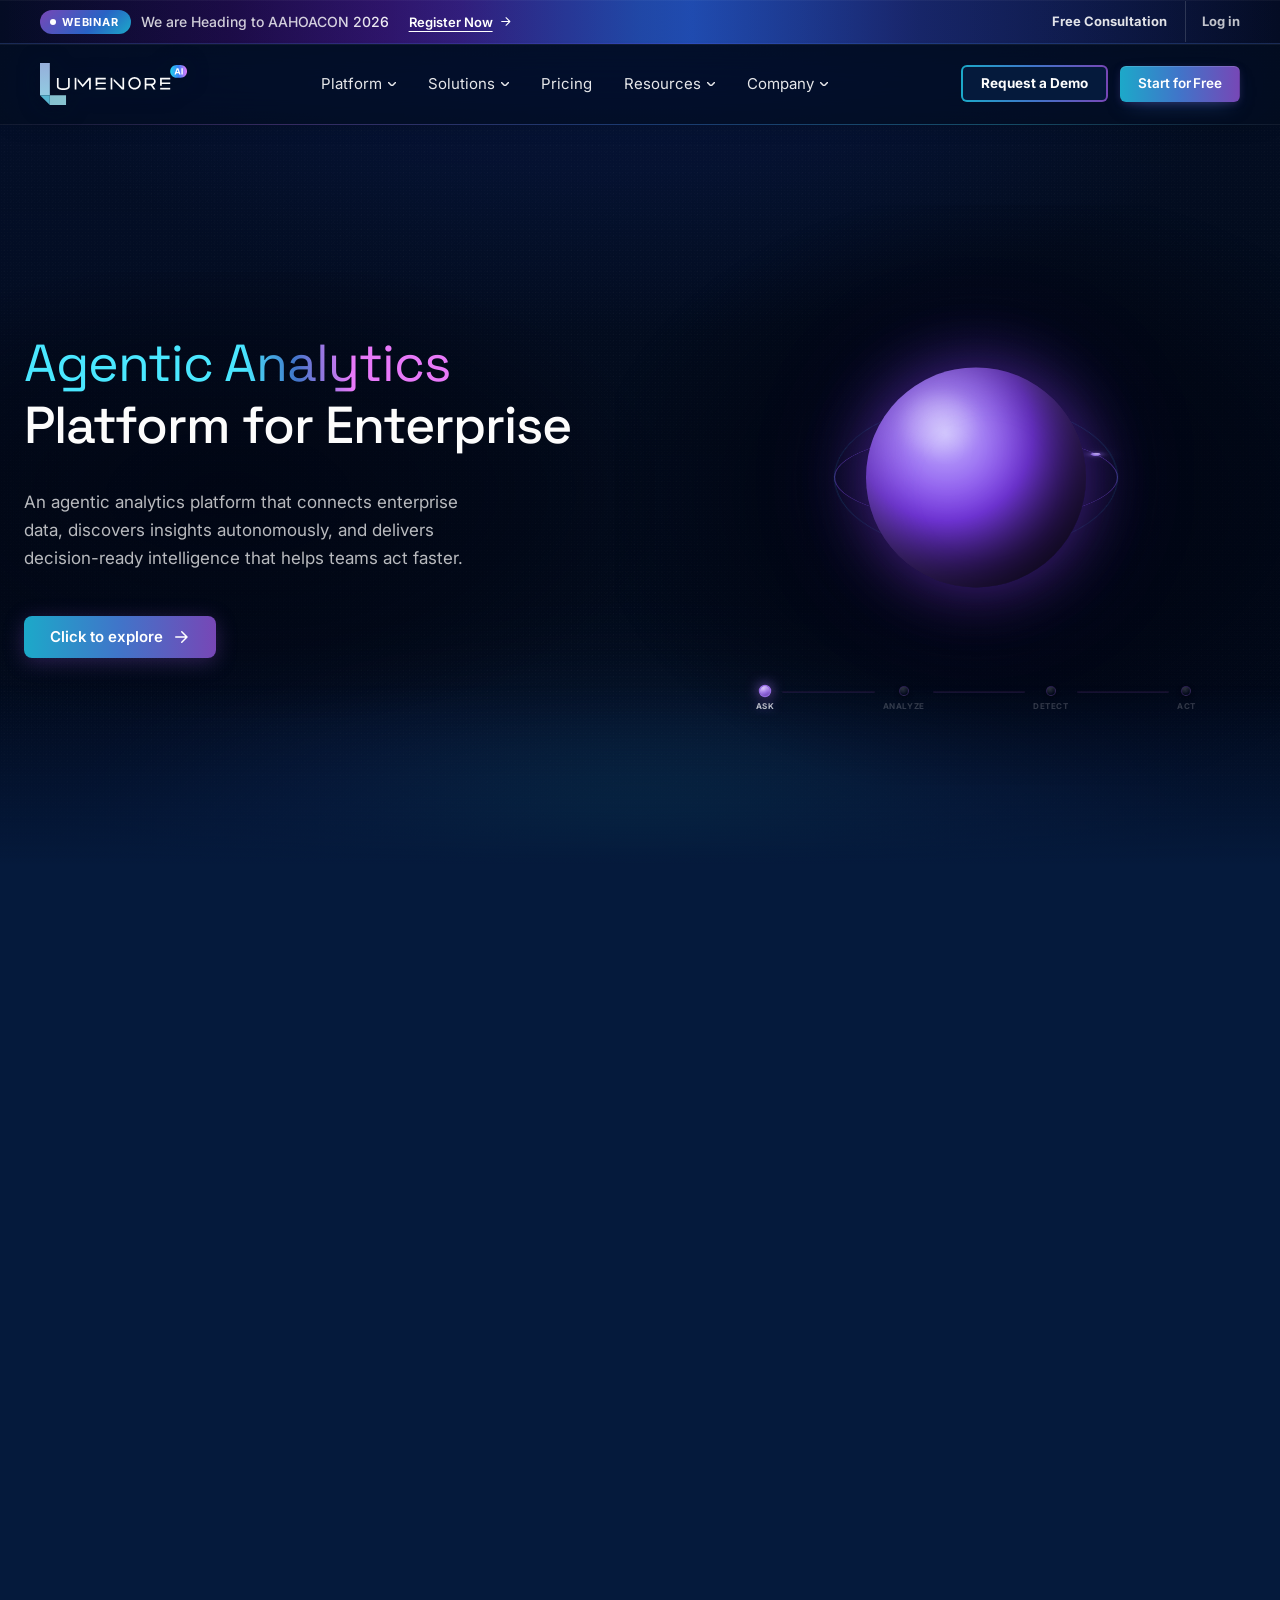
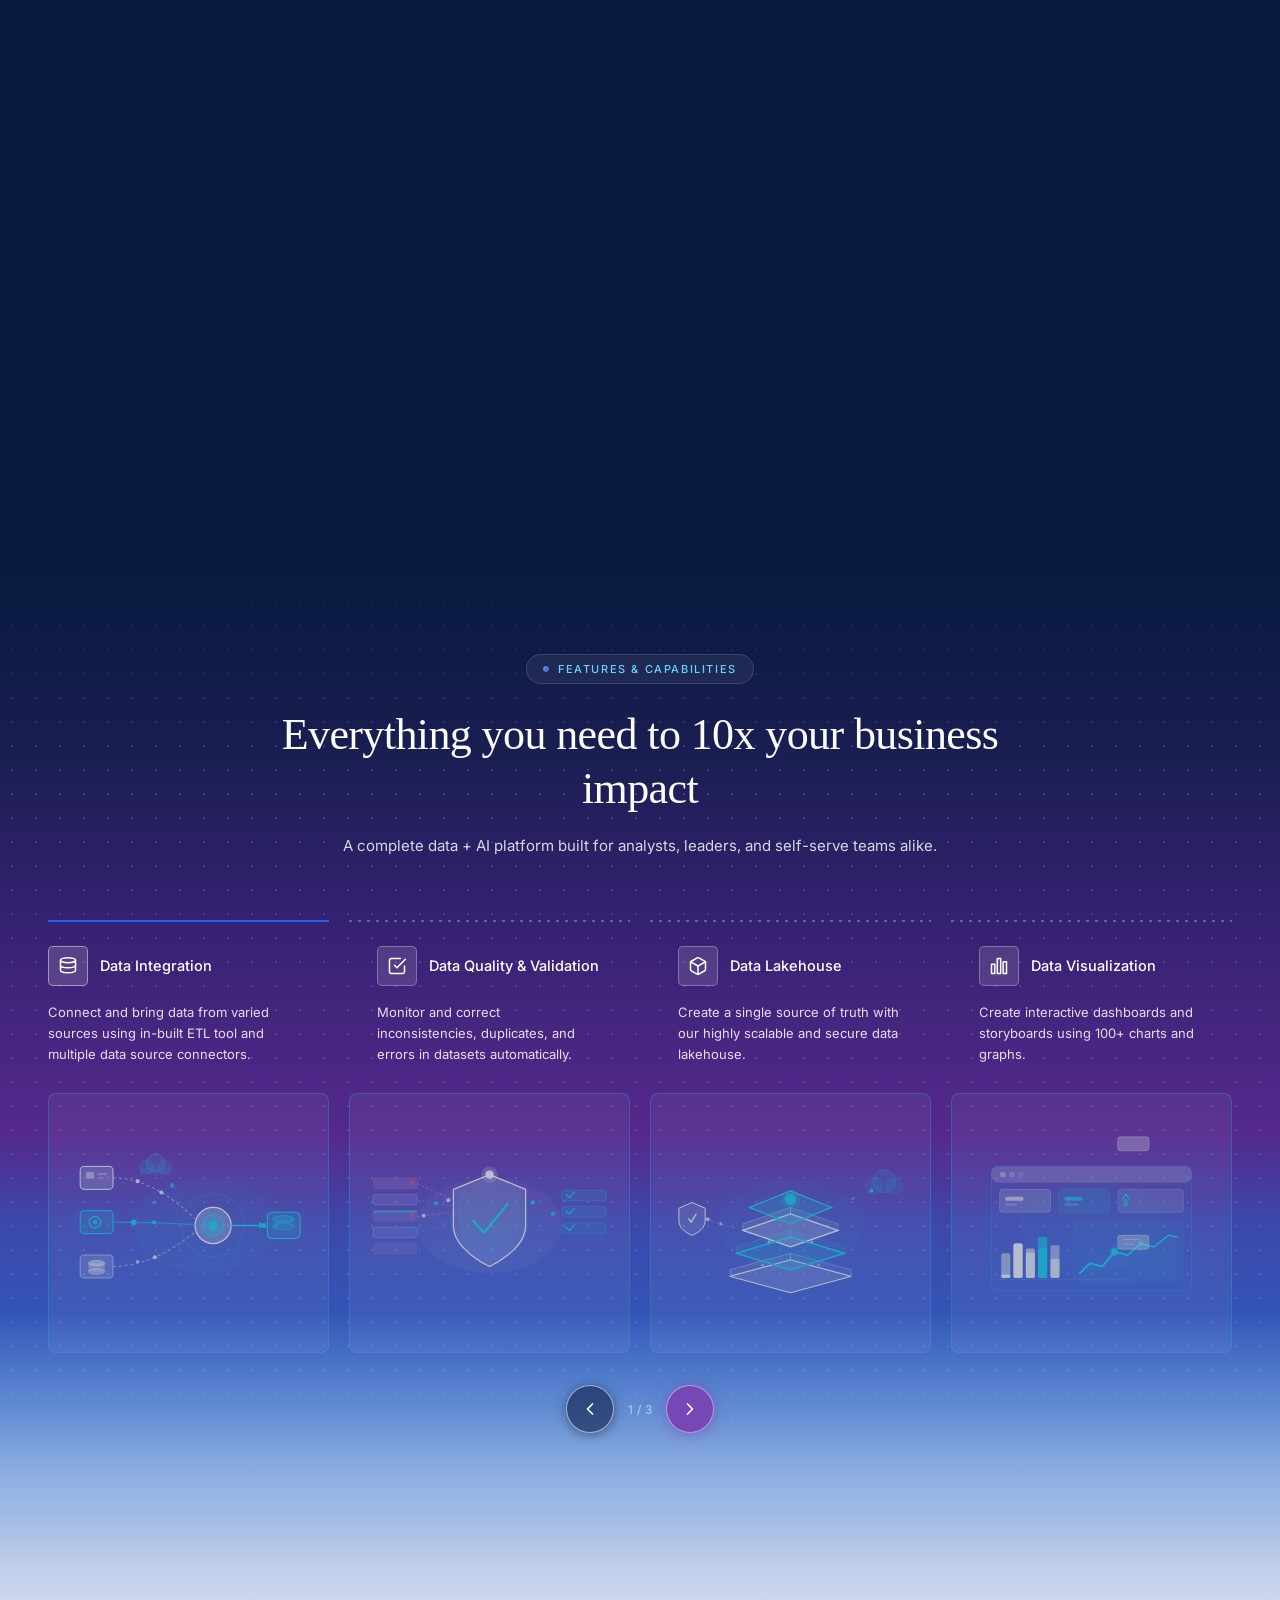
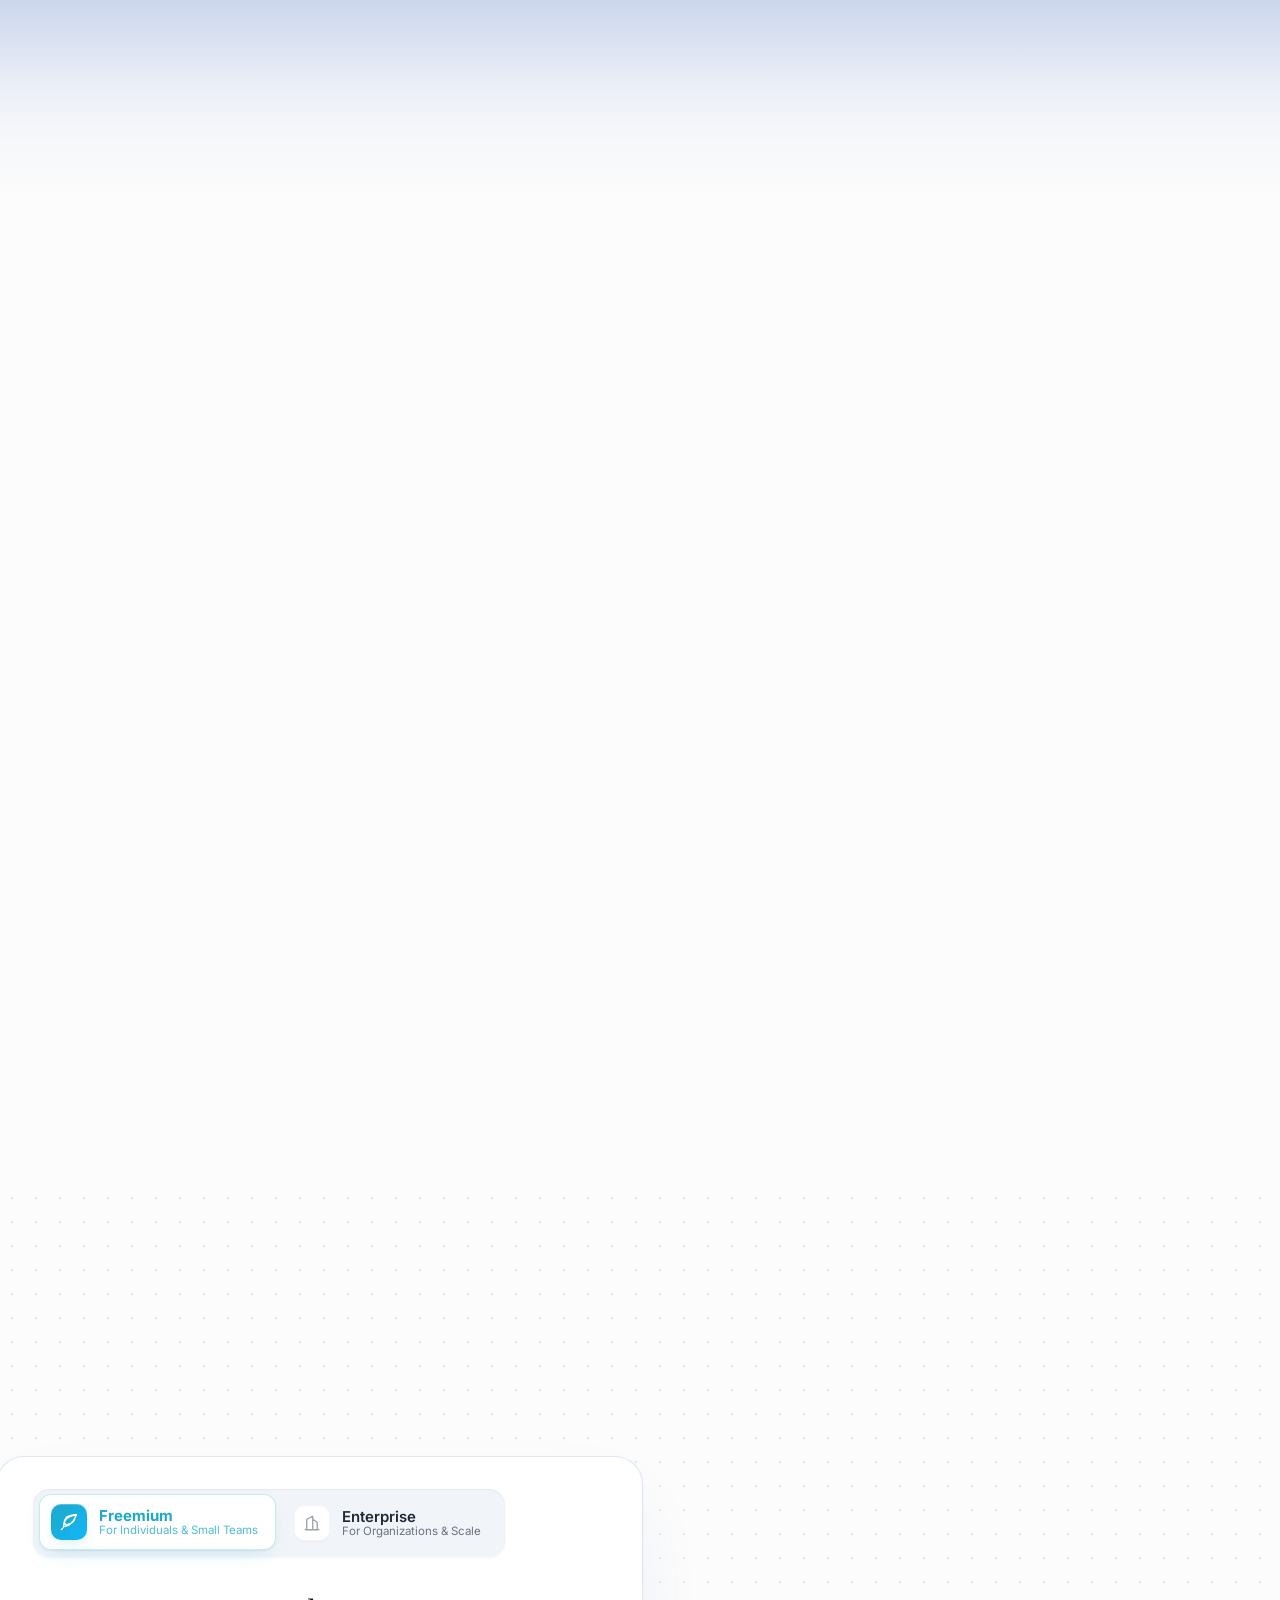
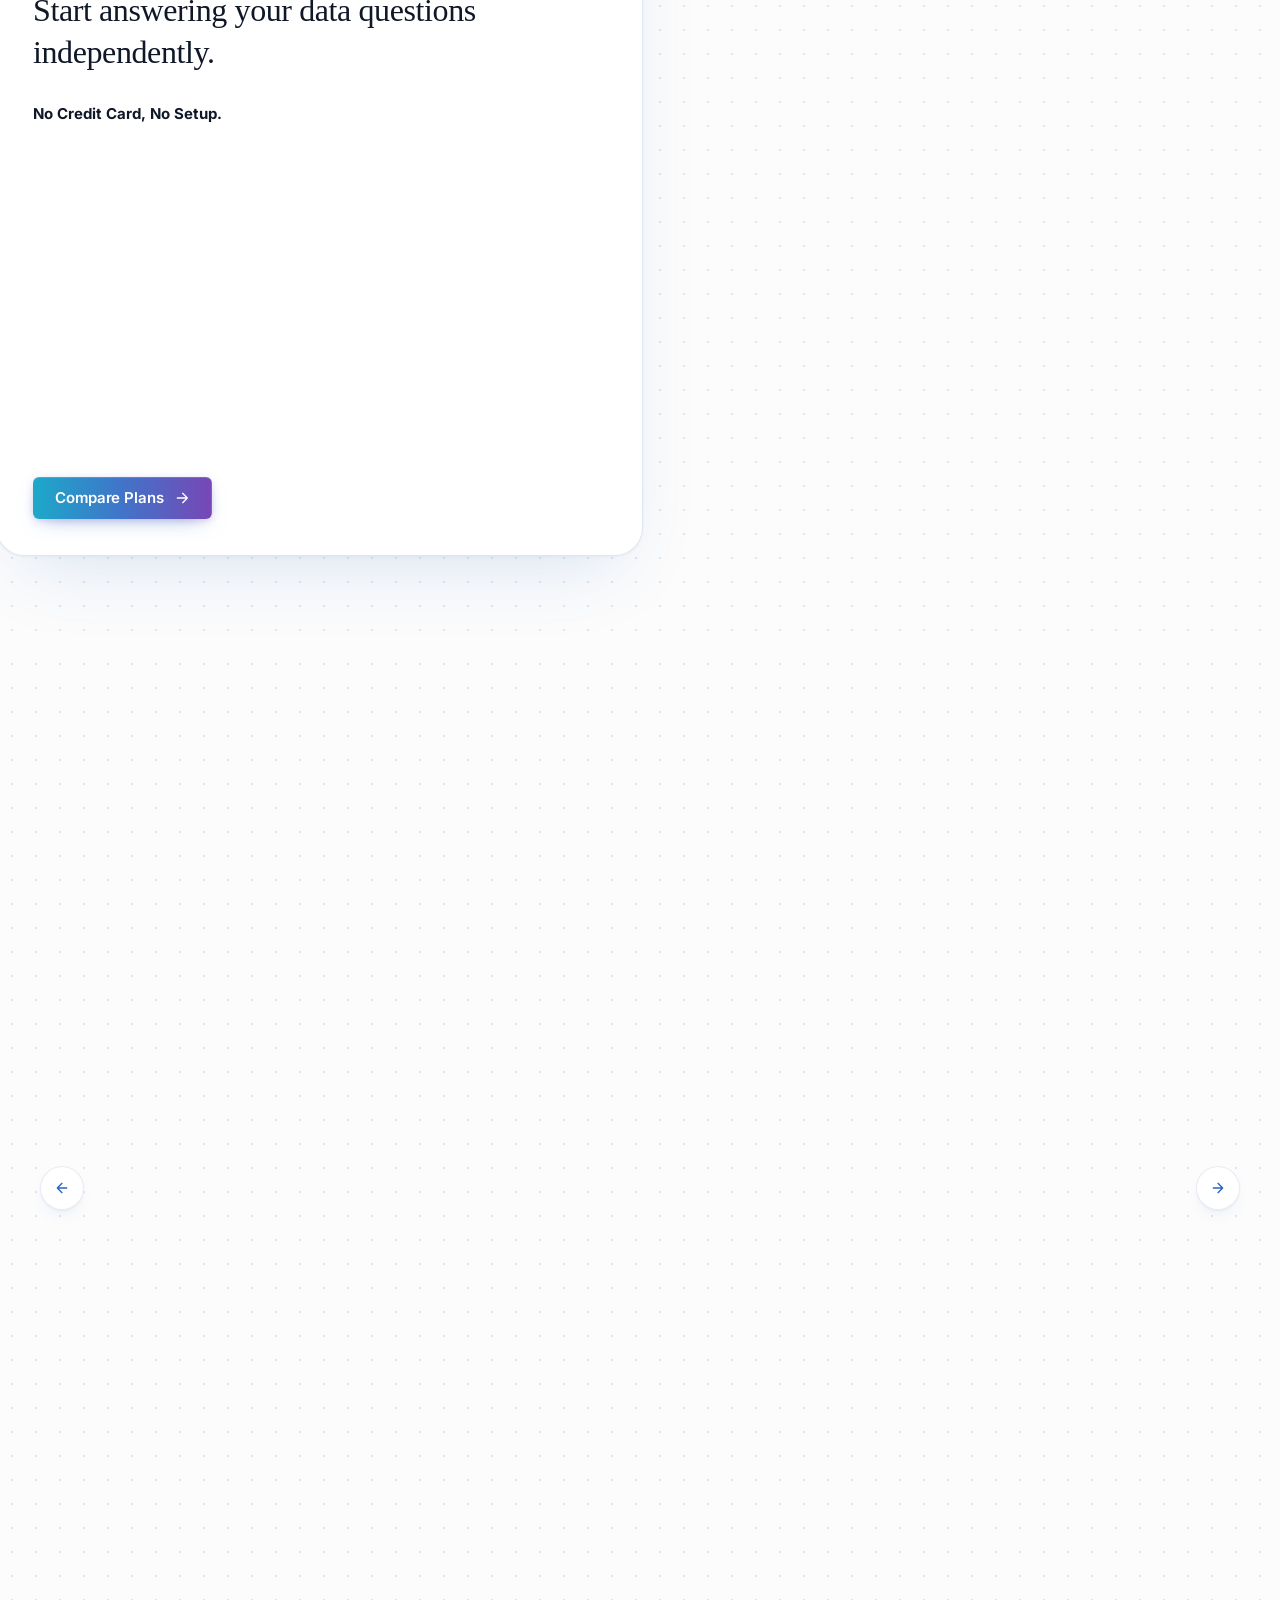
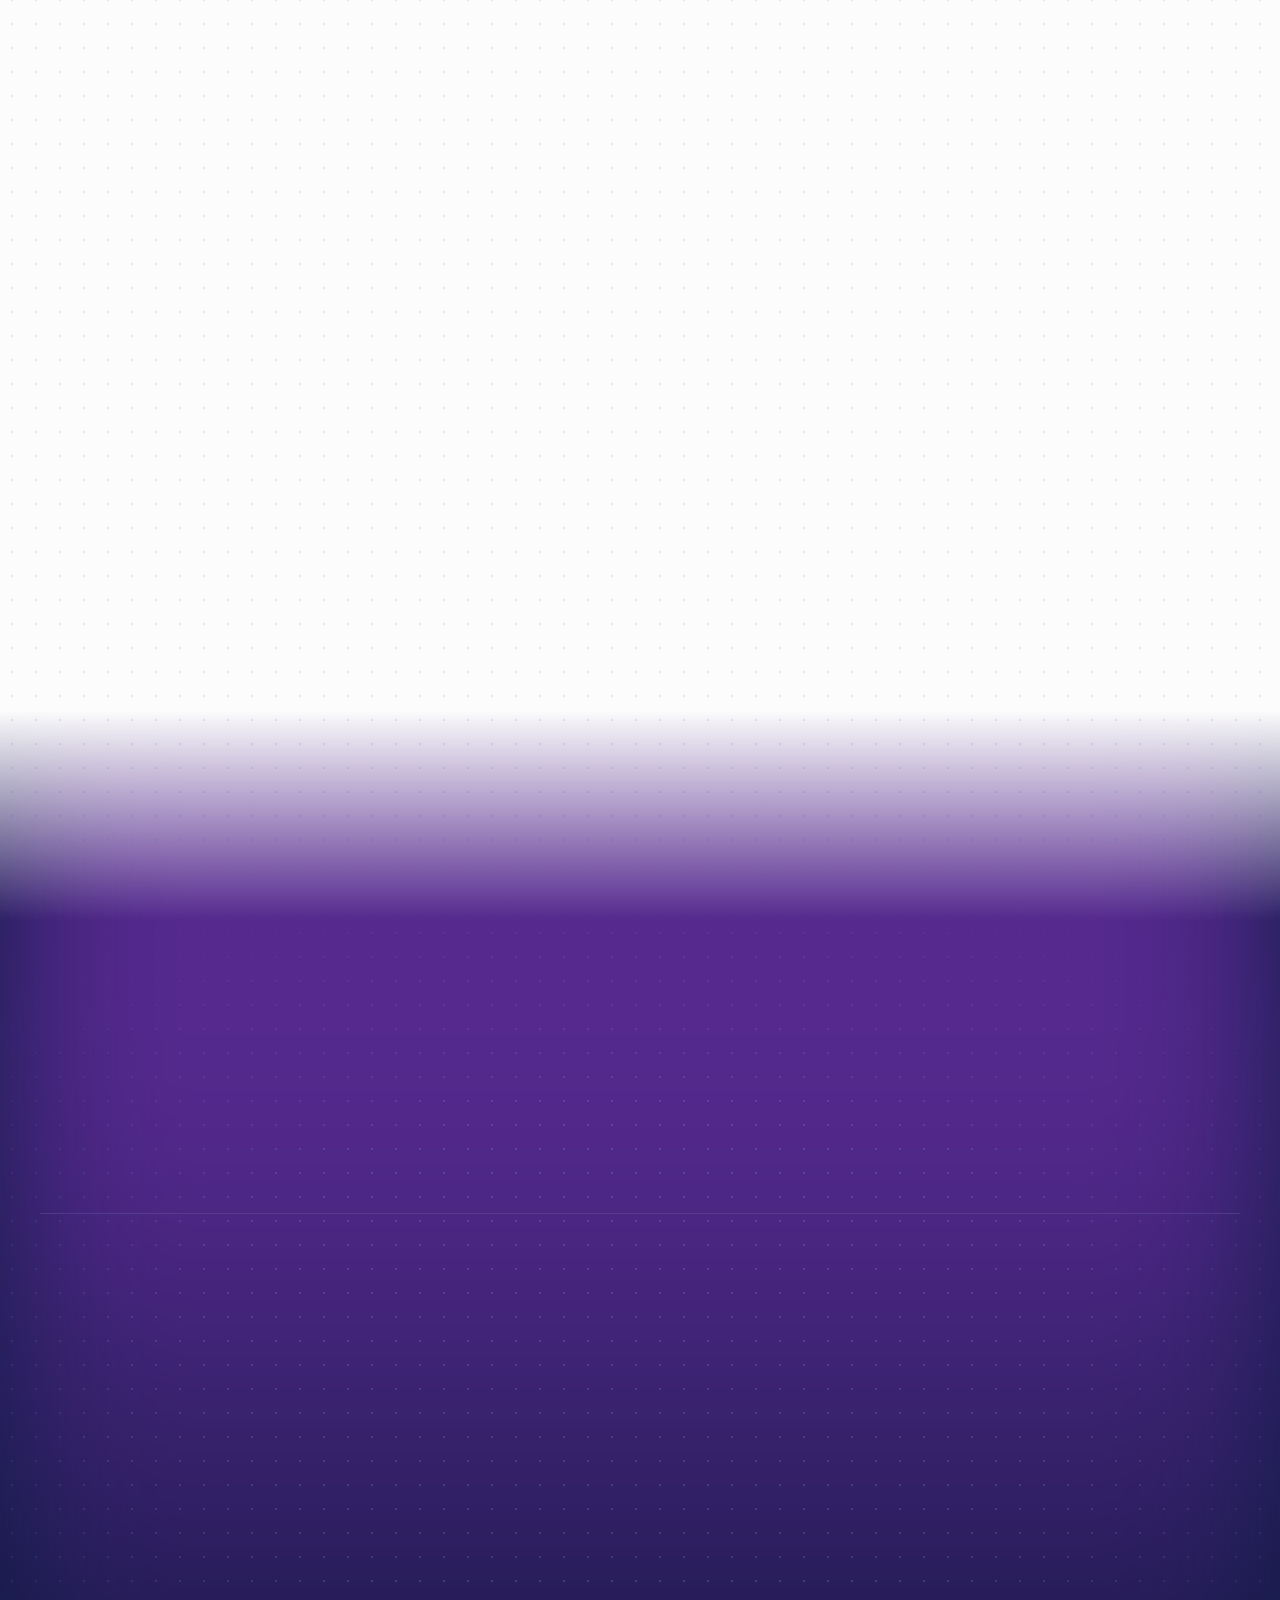
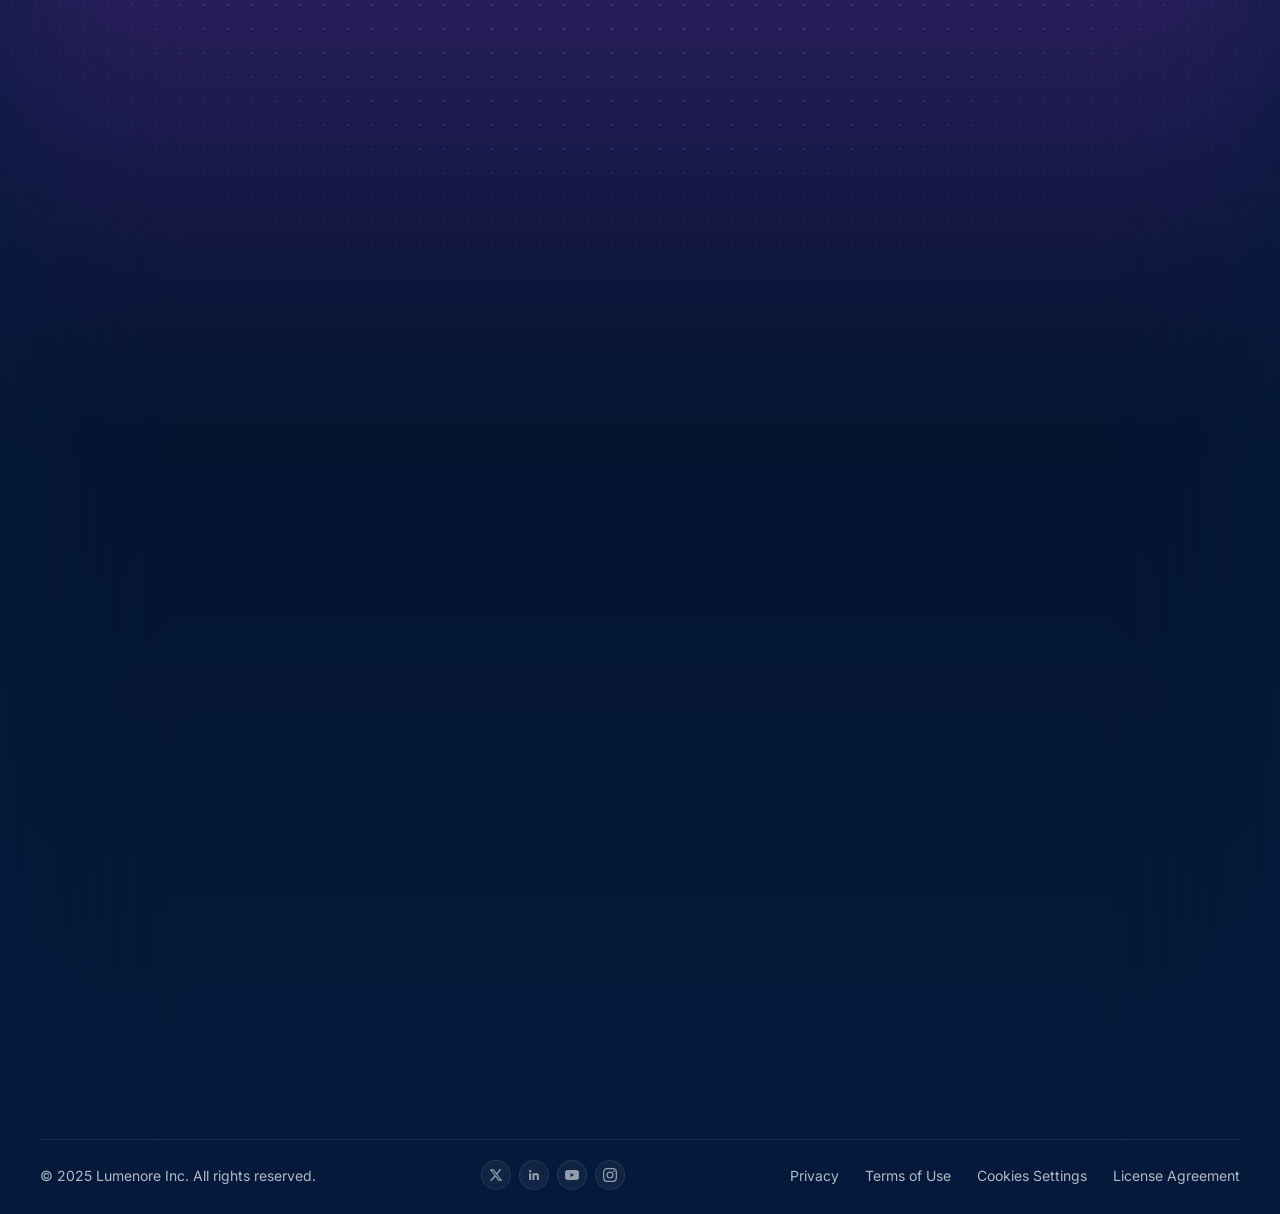
==== commit f5e83cd2: "Consolidate all CSS into hero-bg-concept.css, single stylesheet for page Merged index.css, home.css," ====
--- a/hero-bg-concept.html
+++ b/hero-bg-concept.html
@@ -10,10 +10,6 @@
     <script src="assets/images/Json/Askme-animation-1-.js"></script>
     <script src="assets/images/Json/Dashboard-Animation-1.js"></script>
     <script src="assets/images/Json/Data-Magnet_Animation-1.js"></script>
-    <link href="assets/css/v2o/index.css?v=3" rel="stylesheet">
-    <link href="assets/css/v2o/home.css" rel="stylesheet">
-    <link href="assets/css/v2o/homepage.css" rel="stylesheet">
-    <link href="assets/css/v2o/features-capabilities.css" rel="stylesheet">
 
     <link href="assets/css/v2o/hero-bg-concept.css?v=2" rel="stylesheet">
 </head>
--- a/assets/css/v2o/hero-bg-concept.css
+++ b/assets/css/v2o/hero-bg-concept.css
@@ -1,3 +1,11664 @@
+/* ────────────────────────────────────────────────────────────
+   Source: index.css
+   ──────────────────────────────────────────────────────────── */
+
+/* ===========================================================
+ * Lumenore — Homepage v2 (Figma: 994-29782)
+ * Built on the same architecture as v2o/home.css. Token names
+ * mirror the existing Figma-export pattern (var(--Name, #hex)),
+ * values come from the Lumenore-New design variables.
+ * ----------------------------------------------------------- */
+
+:root{
+    /* ---- Royal Blue ramp ---- */
+    --Royal-Blue-Blue-50:  #e7eef8;
+    --Royal-Blue-Blue-150: #b8d0fd;
+    --Royal-Blue-Blue-200: #9fbae4;
+    --Royal-Blue-Blue-350: #5886d0;
+    --Royal-Blue-Blue-400: #4075c9;
+    --Royal-Blue-Blue-450: #2863c3;
+    --Royal-Blue-Blue-500: #0e48a5;
+    --Royal-Blue-Blue-550: #0c3b87;
+    --Royal-Blue-Blue-600: #0a3578;
+    --Royal-Blue-Blue-750: #07214b;
+    --Royal-Blue-Blue-850: #051A3C;
+    --Royal-Blue-Blue-900: #051A3C;
+
+    --Penn-Blue:        #001040;
+    --Absolute-Black:   #212121;
+    --Base-White:       #fcfcfc;
+
+    /* ---- Violet ramp ---- */
+    --Violet-Violet-50:  #f0ebf7;
+    --Violet-Violet-250: #b499d7;
+    --Violet-Violet-450: #7747b6;
+    --Violet-Violet-500: #55298e;
+    --Violet-Violet-550: #4d2580;
+
+    /* ---- Sky Blue / Turquoise ---- */
+    --SkyBlue-SkyBlue-50:    #e7f8fe;
+    --SkyBlue-SkyBlue-500:   #12b6f8;
+    --Turquoise-SkyBlue-50:  #e8f6fa;
+    --Turquoise-SkyBlue-500: #1ca9c9;
+
+    /* ---- Neutrals ---- */
+    --Grey-Grey-100: #fbfbfb;
+    --Grey-Grey-200: #f7f7f7;
+    --Grey-Grey-600: #bbbbbb;
+    --Grey-Grey-700: #8c8c8c;
+    --Grey-Grey-800: #5e5e5e;
+    --Grey-Grey-900: #2f2f2f;
+    --Map-Grey:      #eaeaea;
+
+    --blueGray-50:  #F8FAFC;
+    --blueGray-200: #E2E8F0;
+    --blueGray-400: #94A3B8;
+    --blueGray-500: #64748B;
+    --blueGray-600: #475569;
+    --blueGray-700: #334155;
+
+    /* Cool greys used in dashboard mock */
+    --cool-101828: #101828;
+    --cool-99a1af: #99a1af;
+    --cool-6a7282: #6a7282;
+    --cool-e5e7eb: #e5e7eb;
+    --cool-f9fafb: #f9fafb;
+    --cool-d1d5dc: #d1d5dc;
+
+    /* ---- Gradients (exact Figma) ---- */
+    --AI-Agents-Text: linear-gradient(83.02deg, #4AE7FF 51.42%, #4075C9 63.25%, #E879F9 76.03%);
+    --Search-Glow:    linear-gradient(86.83deg, #22d3ee 0.77%, #3b82f6 50%, #e879f9 99.23%);
+    --Explore-Button: linear-gradient(270deg, #7747b6 0%, #4075c9 50.7%, #1ca9c9 100%);
+    --Compare-Button: linear-gradient(270deg, #7747b6 0%, #4075c9 50.7%, #1ca9c9 100%);
+    --Tab-Bar-Bg:     linear-gradient(165.59deg, #ffffff 2.41%, #eef4ff 100.51%);
+    --Active-Tab-Bg:  linear-gradient(157.45deg, #e9eff8 2.41%, #d9e3f5 100.51%);
+
+    /* ---- Effects ---- */
+    --Card-Shadow:        0 4px 14px 0 rgba(0, 0, 0, 0.25);
+    --Card-Shadow-Soft:   0 2px 6px rgba(0, 0, 0, 0.08);
+    --Tab-Active-Shadow:  0 10px 15px 0 rgba(0,0,0,.1), 0 4px 6px 0 rgba(0,0,0,.1);
+    --Dash-Card-Shadow:   0 20px 25px -5px rgba(16,24,40,.05), 0 8px 10px -6px rgba(16,24,40,.05);
+}
+
+/* ===========================================================
+ * Base reset + typography
+ * ----------------------------------------------------------- */
+*, *::before, *::after { box-sizing: border-box; }
+/* overflow-x: clip (not hidden) — clips horizontal overflow WITHOUT
+   promoting html/body to a scroll container. Critical for
+   .products-sticky (position: sticky), which silently breaks if
+   html/body becomes the scroll container (overflow-x: hidden makes
+   overflow-y compute to auto). `clip` does not alter overflow-y. */
+html{ overflow-x: clip; }
+body{
+    margin: 0;
+    padding: 0;
+    overflow-x: clip;
+    font-family: 'Inter', sans-serif;
+    color: var(--Base-White, #fcfcfc);
+    -webkit-font-smoothing: antialiased;
+    -moz-osx-font-smoothing: grayscale;
+    position: relative;
+    /* Figma full-page background — navy at top, violet glow at bottom.
+       Bottom matches Rectangle 1265: violet-500 #55298e → #031430 → #051A3C */
+    background-color: var(--Royal-Blue-Blue-900, #051A3C);
+    background-image:
+        /* Center-top cyan glow (matches hero's mix-blend-plus-lighter ellipse) */
+        radial-gradient(ellipse 1000px 520px at 50% 240px,
+            rgba(28, 169, 201, .16) 0%,
+            rgba(40, 99, 195, .08) 42%,
+            transparent 72%),
+        /* Upper-left fuchsia hint */
+        radial-gradient(ellipse 700px 600px at 16% 6%,
+            rgba(232, 121, 249, .05) 0%,
+            transparent 62%),
+        /* Upper-right blue hint */
+        radial-gradient(ellipse 800px 700px at 84% 5%,
+            rgba(64, 117, 201, .07) 0%,
+            transparent 62%),
+        /* Bottom violet glow (trust + CTA + footer block) */
+        radial-gradient(ellipse 1500px 1100px at 50% 86%,
+            rgba(85, 41, 142, .55) 0%,
+            rgba(85, 41, 142, .22) 34%,
+            transparent 62%),
+        /* Main vertical depth gradient through the full page */
+        linear-gradient(180deg,
+            var(--Royal-Blue-Blue-900, #051A3C) 0%,
+            var(--Royal-Blue-Blue-850, #051A3C) 7%,
+            var(--Royal-Blue-Blue-900, #051A3C) 46%,
+            var(--Royal-Blue-Blue-900, #051A3C) 74%,
+            var(--Royal-Blue-Blue-850, #051A3C) 88%,
+            #051A3C 100%);
+}
+/* Unified page-wide grain texture overlay (matches Figma "grain" frames at 6% opacity) */
+body::before{
+    content: "";
+    position: fixed;
+    inset: 0;
+    background-image:
+        radial-gradient(rgba(255, 255, 255, .035) 1px, transparent 1px),
+        radial-gradient(rgba(255, 255, 255, .025) 1px, transparent 1px);
+    background-size: 3px 3px, 7px 7px;
+    background-position: 0 0, 1px 2px;
+    pointer-events: none;
+    z-index: 1;
+    opacity: .65;
+}
+h1, h2, h3, h4{
+    font-family: 'Fraunces', serif;
+    font-weight: 300;
+    color: var(--cool-101828, #101828);
+    margin: 0;
+    font-variation-settings: 'SOFT' 0, 'WONK' 1;
+}
+h5, h6, p, a, li, button, input{
+    font-family: 'Inter', sans-serif;
+    margin: 0;
+}
+ul{ margin: 0; padding: 0; list-style: none; }
+img{ max-width: 100%; }
+a{ color: inherit; text-decoration: none; }
+
+.container{
+    width: 100%;
+    max-width: 1500px;
+    margin: 0 auto;
+    padding: 0 32px;
+}
+
+/* ===========================================================
+ * Site header — hello bar + nav bar (Figma 994:29783)
+ * ----------------------------------------------------------- */
+.site-top{
+    position: relative;
+    z-index: 20;
+    border-bottom: 1px solid rgba(252, 252, 252, .2);
+}
+
+/* ── Hello bar ────────────────────────────────────────────── */
+.hello-bar{
+    background: var(--Royal-Blue-Blue-750, #07214b);
+    border-bottom: 1px solid rgba(252, 252, 252, .2);
+    padding: 10px 48px 11px;
+    display: flex;
+    align-items: center;
+    gap: 10px;
+}
+.hello-bar .hello-left{
+    flex: 1;
+    display: flex;
+    align-items: center;
+    gap: 20px;
+    min-width: 0;
+}
+.hello-bar .hello-badge{
+    background: var(--Base-White, #fcfcfc);
+    color: var(--Royal-Blue-Blue-500, #0e48a5);
+    font-family: 'Inter', sans-serif;
+    font-weight: 700;
+    font-size: 14px;
+    line-height: 16px;
+    padding: 4px 10px;
+    border-radius: 4px;
+    white-space: nowrap;
+}
+.hello-bar .hello-message{
+    color: rgba(255, 255, 255, .8);
+    font-family: 'Inter', sans-serif;
+    font-weight: 400;
+    font-size: 14px;
+    line-height: 16px;
+    white-space: nowrap;
+}
+.hello-bar .hello-cta{
+    display: inline-flex;
+    align-items: center;
+    gap: 6px;
+    color: var(--Base-White, #fcfcfc);
+    font-family: 'Inter', sans-serif;
+    font-size: 14px;
+    line-height: 16px;
+    text-decoration: underline;
+    text-underline-position: from-font;
+    text-decoration-thickness: 1px;
+    white-space: nowrap;
+}
+.hello-bar .hello-cta:hover{ color: var(--SkyBlue-SkyBlue-500, #12b6f8); }
+.hello-bar .hello-cta svg{ width: 14px; height: 14px; }
+.hello-bar .hello-login{
+    color: rgba(255, 255, 255, .9);
+    font-family: 'Inter', sans-serif;
+    font-weight: 700;
+    font-size: 15px;
+    line-height: 25px;
+    padding: 8px 0 8px 16px;
+    margin-left: 8px;
+    border-left: 1px solid rgba(255, 255, 255, .18);
+    white-space: nowrap;
+}
+.hello-bar .hello-login:hover{ color: var(--SkyBlue-SkyBlue-500, #12b6f8); }
+.hello-bar .hello-consult{
+    color: rgba(255, 255, 255, .9);
+    font-family: 'Inter', sans-serif;
+    font-weight: 700;
+    font-size: 15px;
+    line-height: 25px;
+    padding: 8px 0;
+    white-space: nowrap;
+}
+.hello-bar .hello-consult:hover{ color: var(--SkyBlue-SkyBlue-500, #12b6f8); }
+
+/* ── Main nav bar ─────────────────────────────────────────── */
+.site-header{
+    position: relative;
+    z-index: 20;
+    background: var(--Royal-Blue-Blue-900, #051A3C);
+    border-bottom: 1px solid rgba(255, 255, 255, .1);
+    height: 81px;
+    padding: 20px 48px 21px;
+    display: flex;
+    align-items: center;
+    justify-content: space-between;
+    gap: 24px;
+}
+
+/* Logo: L + UMENORE wordmark + AI superscript */
+.site-header .brand-mark{
+    display: inline-flex;
+    align-items: center;
+    height: 44px;
+    color: var(--Base-White, #fcfcfc);
+    text-decoration: none;
+}
+.site-header .brand-mark .brand-l{
+    font-family: 'Fraunces', serif;
+    font-weight: 500;
+    font-size: 30px;
+    line-height: 30px;
+    color: var(--SkyBlue-SkyBlue-500, #12b6f8);
+    margin-right: 2px;
+}
+.site-header .brand-mark .brand-word{
+    font-family: 'Fraunces', serif;
+    font-weight: 400;
+    font-size: 17px;
+    letter-spacing: .12em;
+    color: var(--Base-White, #fcfcfc);
+    position: relative;
+    top: 2px;
+}
+.site-header .brand-mark .brand-ai{
+    font-family: 'Inter', sans-serif;
+    font-weight: 700;
+    font-size: 10px;
+    line-height: 1;
+    color: var(--SkyBlue-SkyBlue-500, #12b6f8);
+    margin-left: 4px;
+    align-self: flex-start;
+    margin-top: 2px;
+}
+
+/* Nav links with dropdown arrows */
+.site-header .nav-links{
+    display: flex;
+    gap: 32px;
+    align-items: center;
+}
+.site-header .nav-links > li > a{
+    display: inline-flex;
+    align-items: center;
+    gap: 6px;
+    color: rgba(255, 255, 255, .9);
+    font-family: 'Inter', sans-serif;
+    font-weight: 400;
+    font-size: 15px;
+    line-height: 26px;
+    white-space: nowrap;
+    cursor: pointer;
+}
+.site-header .nav-links > li > a:hover{ color: var(--SkyBlue-SkyBlue-500, #12b6f8); }
+.site-header .nav-links > li > a .caret{
+    width: 8px;
+    height: 4px;
+    flex: 0 0 8px;
+}
+.site-header .nav-links > li > a .nav-ai-icon{
+    width: 15px;
+    height: 14px;
+    flex: 0 0 15px;
+}
+
+/* Header CTA buttons */
+.site-header .nav-actions{
+    display: flex;
+    align-items: center;
+    gap: 12px;
+}
+.site-header .btn-demo{
+    background:
+        linear-gradient(var(--Royal-Blue-Blue-900, #051A3C), var(--Royal-Blue-Blue-900, #051A3C)) padding-box,
+        var(--Explore-Button) border-box;
+    border: 2px solid transparent;
+    color: var(--Base-White, #fcfcfc);
+    font-family: 'Inter', sans-serif;
+    font-weight: 700;
+    font-size: 13.5px;
+    line-height: 1.2;
+    padding: 8px 18px;
+    border-radius: 6px;
+    cursor: pointer;
+    transition:
+        transform .22s cubic-bezier(.22, .61, .36, 1),
+        box-shadow .22s cubic-bezier(.22, .61, .36, 1),
+        background .22s ease;
+    white-space: nowrap;
+}
+.site-header .btn-demo:hover{
+    background:
+        linear-gradient(rgba(255,255,255,.07), rgba(255,255,255,.07)) padding-box,
+        var(--Explore-Button) border-box;
+    transform: translateY(-1px);
+    box-shadow:
+        0 8px 24px -8px rgba(64, 117, 201, .55),
+        0 2px 10px -2px rgba(119, 71, 182, .4);
+}
+.site-header .btn-start{
+    background: var(--Explore-Button);
+    color: var(--Base-White, #fcfcfc);
+    font-family: 'Inter', sans-serif;
+    font-weight: 700;
+    font-size: 15px;
+    line-height: 25px;
+    padding: 8px 16px;
+    border-radius: 8px;
+    border: none;
+    cursor: pointer;
+    white-space: nowrap;
+    transition: filter .25s ease;
+}
+.site-header .btn-start:hover{ filter: brightness(1.1); }
+
+/* ===========================================================
+ * Section: Hero (Figma 994:29786)
+ * ----------------------------------------------------------- */
+.hero-section{
+    position: relative;
+    background: var(--Royal-Blue-Blue-900, #051A3C);
+    overflow: hidden;
+    min-height: 790px;
+    padding: 115px 0 120px;
+    text-align: center;
+    color: var(--Base-White, #fcfcfc);
+}
+/* Curved arc graphic */
+.hero-section .hero-arc{
+    position: absolute;
+    left: 50%;
+    top: 540px;
+    transform: translateX(-50%);
+    width: 140%;
+    height: 480px;
+    border-radius: 50% 50% 0 0 / 100% 100% 0 0;
+    background: transparent;
+    box-shadow: 0 -2px 0 0 rgba(159, 186, 228, .35);
+    filter: blur(0.5px);
+    pointer-events: none;
+}
+/* Lighter inner arc */
+.hero-section .hero-arc::after{
+    content: "";
+    position: absolute;
+    inset: 14px 0 0 0;
+    border-radius: inherit;
+    box-shadow: 0 -1px 0 0 rgba(40, 99, 195, .5);
+}
+/* Cyan central glow */
+.hero-section .hero-glow{
+    position: absolute;
+    left: 50%;
+    top: 720px;
+    transform: translate(-50%, -50%);
+    width: 1100px;
+    height: 380px;
+    background: radial-gradient(50% 50% at 50% 50%, rgba(28, 169, 201, .35) 0%, rgba(40, 99, 195, .15) 60%, transparent 100%);
+    filter: blur(40px);
+    pointer-events: none;
+    mix-blend-mode: plus-lighter;
+}
+/* Grain overlay (top→bottom fade) */
+.hero-section .hero-grain{
+    position: absolute;
+    inset: 0;
+    opacity: .06;
+    background-image: linear-gradient(180deg, #0d0d12 0%, rgba(13, 13, 18, 0) 100%);
+    pointer-events: none;
+}
+.hero-section .container{
+    position: relative;
+    z-index: 2;
+    max-width: 1280px;
+}
+.hero-content{
+    max-width: 960px;
+    margin: 0 auto;
+    display: flex;
+    flex-direction: column;
+    gap: 32px;
+    align-items: center;
+}
+.hero-section h1{
+    font-size: 52px;
+    line-height: 62px;
+    color: var(--Base-White, #fcfcfc);
+    font-weight: 300;
+}
+.hero-section h1 .ai-agents-gradient{
+    background: var(--AI-Agents-Text);
+    -webkit-background-clip: text;
+            background-clip: text;
+    -webkit-text-fill-color: transparent;
+            color: transparent;
+    font-weight: 400;
+}
+.hero-section .hero-sub{
+    color: var(--Base-White, #fcfcfc);
+    font-size: 20px;
+    line-height: 30px;
+    font-weight: 400;
+    max-width: 760px;
+    margin: 0 auto;
+}
+
+/* Hero search ── two layers: outer glass + inner cyan-bordered box */
+.hero-search-wrap{
+    position: relative;
+    width: 800px;
+    max-width: 100%;
+    margin: 0 auto;
+}
+.hero-search-glow{
+    position: absolute;
+    left: 50%;
+    top: 50%;
+    transform: translate(-50%, -50%);
+    width: 652px;
+    height: 186px;
+    border-radius: 350px;
+    background: var(--Search-Glow);
+    opacity: .3;
+    filter: blur(125px);
+    pointer-events: none;
+}
+.hero-search{
+    position: relative;
+    background: rgba(255, 255, 255, .1);
+    border: 1px solid rgba(255, 255, 255, .2);
+    border-radius: 12px;
+    padding: 12px;
+    display: flex;
+    flex-direction: column;
+    gap: 8px;
+    /* Motion DNA mirroring .scene-card.sc-1 from the persona section:
+       ① transform → mouse parallax (CSS-var driven by JS wireParallax on
+          #heroSearchWrap), composed at slightly damped amplitudes since
+          this card is larger than the persona scene-card.
+       ② translate (independent property) → idle ±8px Y-float, 6.5s
+          ease-in-out alternate loop (heroFloat).
+       ③ scale (independent property) → reserved for hover lift.
+       Three properties stay separate so they NEVER fight each other. */
+    transform: translate3d(calc(var(--mx, 0) * 6px), calc(var(--my, 0) * 4px), 0);
+    transition: transform .25s ease-out, box-shadow .4s ease;
+    animation:
+        heroSearchReveal .65s cubic-bezier(.22, .61, .36, 1) .10s backwards,
+        heroFloat 6.5s ease-in-out 1.0s infinite alternate;
+    will-change: transform, translate;
+    box-shadow:
+        0 1px 3px rgba(16, 24, 40, .06),
+        0 24px 48px -20px rgba(14, 72, 165, .22),
+        0 12px 24px -16px rgba(85, 41, 142, .10),
+        inset 0 1px 0 rgba(255, 255, 255, .12);
+}
+.hero-search-wrap:hover .hero-search{
+    scale: 1.005;
+    box-shadow:
+        0 1px 3px rgba(16, 24, 40, .08),
+        0 32px 64px -22px rgba(14, 72, 165, .32),
+        0 18px 36px -16px rgba(85, 41, 142, .18),
+        inset 0 1px 0 rgba(255, 255, 255, .18);
+}
+/* One-shot reveal — slide + scale + fade (same recipe as scReveal) */
+@keyframes heroSearchReveal{
+    from{ opacity: 0; transform: translate3d(0, 22px, 0) scale(.97); }
+    to  { opacity: 1; transform: translate3d(0, 0, 0)    scale(1); }
+}
+/* Idle Y-float using `translate` so it composes with the parallax transform.
+   Same ±8px amplitude / 6.5s cadence as .scene-card.sc-1 (scFloat1). */
+@keyframes heroFloat{
+    0%   { translate: 0 -8px; }
+    100% { translate: 0  8px; }
+}
+@media (prefers-reduced-motion: reduce){
+    .hero-search{ animation: none; transform: none; }
+    .hero-search-wrap:hover .hero-search{ scale: 1; }
+}
+.hero-search-inner{
+    background: rgba(15, 23, 42, .7);
+    border: 1.666px solid var(--Turquoise-SkyBlue-500, #1ca9c9);
+    border-radius: 8.884px;
+    padding: 13.325px 13.325px 11.104px;
+    display: flex;
+    flex-direction: column;
+    justify-content: space-between;
+    min-height: 153.241px;
+    text-align: left;
+}
+.hero-search-inner .placeholder-text{
+    font-size: 14px;
+    line-height: 1.3;
+    color: var(--blueGray-200, #E2E8F0);
+    letter-spacing: -.28px;
+    /* Reserve a baseline so the inner panel doesn't reflow as characters land */
+    min-height: 1.3em;
+}
+/* Blinking caret — pseudo element after the typed text. JS toggles
+   .is-typing on the host while characters are streaming, and a separate
+   .is-done state once typing finishes (caret keeps blinking). */
+.hero-search-inner .placeholder-text::after{
+    content: "";
+    display: inline-block;
+    width: 2px;
+    height: 1.05em;
+    margin-left: 3px;
+    vertical-align: -2px;
+    background: var(--Turquoise-SkyBlue-500, #1ca9c9);
+    border-radius: 1px;
+    animation: heroCaretBlink 1s steps(1, end) infinite;
+    opacity: 0;
+    transition: opacity .15s ease;
+}
+.hero-search-inner .placeholder-text.is-typing::after,
+.hero-search-inner .placeholder-text.is-done::after{
+    opacity: 1;
+}
+/* While actively streaming we hold the caret solid (no blink) so it
+   reads as a moving insertion point; on .is-done it returns to blink. */
+.hero-search-inner .placeholder-text.is-typing::after{
+    animation: none;
+}
+@keyframes heroCaretBlink{
+    0%, 50% { opacity: 1; }
+    50.01%, 100% { opacity: 0; }
+}
+/* Tag chip hover + active polish — matches Figma royal-blue chip (#2863c3) */
+.hero-search-tag{
+    transition:
+        background .25s cubic-bezier(.22, .61, .36, 1),
+        border-color .25s cubic-bezier(.22, .61, .36, 1),
+        color .25s ease,
+        transform .2s ease;
+}
+.hero-search-tag:hover{
+    background: rgba(255, 255, 255, .14);
+    border-color: rgba(255, 255, 255, .28);
+    color: #fff;
+}
+.hero-search-tag.is-active:hover{
+    background: var(--Royal-Blue-Blue-450, #2863c3);
+    transform: translateY(-1px);
+}
+.hero-search-tag.is-active{
+    box-shadow: 0 6px 16px -8px rgba(40, 99, 195, .55);
+}
+@media (prefers-reduced-motion: reduce){
+    .hero-search-inner .placeholder-text{ transition: none; }
+    .hero-search-inner .placeholder-text::after{ animation: none; opacity: 0; }
+    .hero-search-tag{ transition: none; }
+}
+.hero-search-inner .input-row{
+    display: flex;
+    align-items: center;
+    gap: 6.663px;
+    width: 100%;
+}
+.hero-search-inner .icon-btn{
+    width: 35.534px;
+    height: 35.534px;
+    border-radius: 200px;
+    background: var(--blueGray-700, #334155);
+    border: none;
+    color: var(--Base-White, #fcfcfc);
+    display: inline-flex;
+    align-items: center;
+    justify-content: center;
+    cursor: pointer;
+}
+.hero-search-inner .tools-btn{
+    height: 35.534px;
+    padding: 0 16px 0 12px;
+    border-radius: 50px;
+    background: var(--blueGray-700, #334155);
+    border: none;
+    color: var(--Base-White, #fcfcfc);
+    display: inline-flex;
+    align-items: center;
+    gap: 4.442px;
+    font-size: 13.33px;
+    font-weight: 400;
+    line-height: 1.3;
+    cursor: pointer;
+    letter-spacing: -.27px;
+}
+.hero-search-inner .tools-btn svg{ width: 18px; height: 18px; }
+.hero-search-inner .spacer{ flex: 1; }
+.hero-search-inner .explore-btn{
+    background: var(--Explore-Button);
+    color: var(--Base-White, #fcfcfc);
+    border: none;
+    border-radius: 8px;
+    padding: 8px 16px;
+    display: inline-flex;
+    align-items: center;
+    gap: 10px;
+    font-size: 15px;
+    font-weight: 700;
+    line-height: 25px;
+    cursor: pointer;
+}
+.hero-search-inner .explore-btn svg{ width: 18px; height: 18px; }
+
+/* Tag chips inside search card */
+.hero-search-tags{
+    display: flex;
+    gap: 10px;
+    padding: 4px 0 10px;
+}
+.hero-search-tag{
+    height: 28px;
+    padding: 6px 16px;
+    border-radius: 50px;
+    background: rgba(255, 255, 255, .08);
+    border: 1px solid var(--Grey-Grey-800, #5e5e5e);
+    color: var(--Grey-Grey-100, #fbfbfb);
+    font-size: 12px;
+    line-height: 16px;
+    font-weight: 400;
+    display: inline-flex;
+    align-items: center;
+    justify-content: center;
+    cursor: pointer;
+}
+.hero-search-tag.is-active{
+    background: var(--Royal-Blue-Blue-450, #2863c3);
+    border-color: transparent;
+    color: var(--Base-White, #fcfcfc);
+}
+
+/* Footer of hero search: 100+ sources + overlap icons */
+.hero-search-footer{
+    display: flex;
+    align-items: center;
+    justify-content: space-between;
+    padding: 0 2.221px;
+}
+.hero-search-footer .src-label{
+    display: inline-flex;
+    align-items: center;
+    gap: 6.663px;
+    font-size: 13.325px;
+    line-height: 1.3;
+    color: var(--Base-White, #fcfcfc);
+    letter-spacing: -.27px;
+}
+.hero-search-footer .src-label svg{ width: 20px; height: 20px; }
+.hero-search-footer .src-stack{
+    display: flex;
+    align-items: center;
+}
+.hero-search-footer .src-stack .src-bubble{
+    width: 28.872px;
+    height: 28.872px;
+    border-radius: 80.199px;
+    background: var(--blueGray-600, #475569);
+    border: 0.802px solid var(--blueGray-400, #94A3B8);
+    display: inline-flex;
+    align-items: center;
+    justify-content: center;
+    margin-right: -4.812px;
+    color: var(--Base-White, #fcfcfc);
+    font-size: 9px;
+    font-weight: 600;
+    overflow: hidden;
+}
+.hero-search-footer .src-stack .src-bubble:last-child{ margin-right: 0; }
+.hero-search-footer .src-stack .src-bubble svg{ width: 16px; height: 16px; }
+
+/* ===========================================================
+ * Section: Trusted / Logos (dark, matches page background)
+ * ----------------------------------------------------------- */
+.trusted-section{
+    background: #051A3C;
+    padding: 65px 0;
+    text-align: center;
+    position: relative;
+    z-index: 2;
+}
+.trusted-section h2{
+    /* Canonical sitewide H2 — Fraunces 300 / 44px / 54px / -0.6px tracking.
+       Same scale used by features/personas/pricing/success/testimonial. */
+    font-family: 'Fraunces', serif;
+    font-weight: 300;
+    font-size: 44px;
+    line-height: 54px;
+    letter-spacing: -.6px;
+    color: var(--Base-White, #fcfcfc);
+    text-align: center;
+    margin: 0 auto 50px;
+    max-width: 920px;
+}
+.logo-slider{
+    overflow: hidden;
+    position: relative;
+    white-space: nowrap;
+    width: 100%;
+}
+.logo-track{
+    display: inline-flex;
+    align-items: center;
+    animation: scroll-left 50s linear infinite;
+}
+.logo-track > div{
+    flex: 0 0 auto;
+    margin: 0 56px;
+    display: flex;
+    align-items: center;
+    justify-content: center;
+}
+.logo-track img{
+    max-height: 52px;
+    max-width: 180px;
+    height: auto;
+    width: auto;
+    object-fit: contain;
+    vertical-align: middle;
+    opacity: 1;
+}
+@keyframes scroll-left{
+    from { transform: translateX(0); }
+    to   { transform: translateX(-50%); }
+}
+
+/* ===========================================================
+ * Section: Products — tabbed (Figma 994:29832)
+ * ----------------------------------------------------------- */
+.section-products{
+    /* Solid at top, fades transparent at bottom so features gradient bleeds through */
+    background: linear-gradient(180deg,
+        #051A3C 0%,
+        #051A3C 65%,
+        transparent 100%);
+    /* Scroll track — the inner .products-sticky pins for (height − 100vh) of
+       scrolling, split across the 3 products. 300vh ⇒ ~66vh of scroll each,
+       giving the 3rd product enough hold time before exiting. */
+    height: 300vh;
+    padding: 0;
+    position: relative;
+    z-index: 3;
+    color: var(--Base-White, #fcfcfc);
+}
+/* Centered section heading + subheading — pinned above the products (Figma 994:29829) */
+.products-intro{
+    text-align: center;
+    margin-bottom: 20px;
+}
+.products-intro .products-title{
+    /* Canonical sitewide H2 — Fraunces 300 / 44px / 54px / -0.6px tracking */
+    font-family: 'Fraunces', serif;
+    font-weight: 300;
+    font-size: 44px;
+    line-height: 54px;
+    letter-spacing: -.6px;
+    color: var(--Base-White, #fcfcfc);
+    text-align: center;
+    font-variation-settings: 'SOFT' 0, 'WONK' 1;
+    margin: 0 0 12px;
+}
+.products-intro .products-subtitle{
+    font-family: 'Inter', sans-serif;
+    font-weight: 400;
+    font-size: 15px;
+    line-height: 22px;
+    letter-spacing: -0.15px;
+    color: rgba(255, 255, 255, .8);
+    margin: 0;
+}
+
+/* Sticky pin — full-screen stage that stays fixed while the track scrolls */
+.products-sticky{
+    position: sticky;
+    top: 0;
+    height: 100vh;
+    display: flex;
+    flex-direction: column;
+    justify-content: center;
+    padding: 36px 0;
+    box-sizing: border-box;
+    overflow: visible;
+}
+.products-sticky > .container{
+    position: relative;
+    z-index: 1;
+    width: 100%;
+}
+
+/* ── Scroll progress dots ───────────────────────────────────── */
+.product-progress{
+    display: flex;
+    justify-content: center;
+    gap: 10px;
+    margin-top: 22px;
+}
+.product-progress .pp-dot{
+    width: 8px;
+    height: 8px;
+    border-radius: 50%;
+    background: rgba(252, 252, 252, .2);
+    transition: background .35s ease, width .35s ease;
+}
+.product-progress .pp-dot.is-active{
+    width: 26px;
+    border-radius: 50px;
+    background: var(--SkyBlue-SkyBlue-500, #12b6f8);
+}
+
+/* ── Header row: eyebrow + segmented product switcher ───────── */
+.section-products .products-head{
+    display: flex;
+    align-items: center;
+    justify-content: space-between;
+    gap: 24px;
+    flex-wrap: wrap;
+    margin-bottom: 28px;
+    padding-bottom: 20px;
+    border-bottom: 1px solid rgba(159, 186, 228, .15);
+}
+.section-products .ph-eyebrow{
+    font-family: 'Inter', sans-serif;
+    font-weight: 400;
+    font-size: 11px;
+    line-height: 16px;
+    letter-spacing: 1.165px;
+    text-transform: uppercase;
+    color: var(--SkyBlue-SkyBlue-500, #12b6f8);
+    margin: 0;
+}
+
+/* Segmented pill switcher (glass on dark) */
+.product-tabs{
+    display: inline-flex;
+    flex-wrap: wrap;
+    gap: 6px;
+    padding: 5px;
+    background: rgba(252, 252, 252, .06);
+    border: 1px solid rgba(159, 186, 228, .25);
+    border-radius: 50px;
+}
+.product-tab{
+    background: transparent;
+    border: none;
+    border-radius: 50px;
+    padding: 9px 20px;
+    font-family: 'Inter', sans-serif;
+    font-weight: 500;
+    font-size: 14px;
+    line-height: 1;
+    color: rgba(252, 252, 252, .55);
+    cursor: pointer;
+    white-space: nowrap;
+    transition: color .25s ease, background .25s ease, box-shadow .25s ease;
+}
+.product-tab:hover{ color: var(--Base-White, #fcfcfc); background: rgba(252,252,252,.07); }
+.product-tab.is-active{
+    background: rgba(40, 99, 195, .55);
+    color: var(--Base-White, #fcfcfc);
+    font-weight: 600;
+    box-shadow: 0 0 0 1.5px rgba(100, 149, 237, .5), 0 4px 16px rgba(40, 99, 195, .35);
+}
+
+/* ── Two-column stage ───────────────────────────────────────── */
+.product-stage{
+    display: grid;
+    grid-template-columns: 1fr 1fr;
+    gap: 56px;
+    align-items: center;
+    min-height: 0;
+}
+
+/* ── Left column: active product content ────────────────────── */
+.product-detail{
+    /* Per-product accent — overridden by variant classes below */
+    --pd-accent: var(--Violet-Violet-450, #7747b6);
+    --pd-accent-bg: rgba(119, 71, 182, .22);
+    --pd-accent-border: rgba(119, 71, 182, .55);
+
+    display: flex;
+    flex-direction: column;
+    align-items: flex-start;
+    /* Grouped vertical rhythm via per-element margins (see below) rather than a
+       single flat gap — keeps the label tight to the heading and separates the
+       body / tags / proof groups. */
+    gap: 0;
+}
+.product-detail.is-insights{
+    --pd-accent: var(--Royal-Blue-Blue-450, #2863c3);
+    --pd-accent-bg: rgba(40, 99, 195, .22);
+    --pd-accent-border: rgba(40, 99, 195, .55);
+}
+.product-detail.is-datamagnet{
+    --pd-accent: var(--Turquoise-SkyBlue-500, #1ca9c9);
+    --pd-accent-bg: rgba(28, 169, 201, .22);
+    --pd-accent-border: rgba(28, 169, 201, .55);
+}
+
+/* ── Premium switch animation (staggered slide-fade, no blink) ──
+   Each child eases in from below; outgoing content lifts away fast. */
+.product-detail > *{
+    transition: opacity .22s ease, transform .22s cubic-bezier(.22, .61, .36, 1);
+    will-change: opacity, transform;
+}
+.product-detail > *:nth-child(1){ transition-delay: 0s; }
+.product-detail > *:nth-child(2){ transition-delay: .02s; }
+.product-detail > *:nth-child(3){ transition-delay: .04s; }
+.product-detail > *:nth-child(4){ transition-delay: .06s; }
+.product-detail > *:nth-child(5){ transition-delay: .08s; }
+.product-detail > *:nth-child(6){ transition-delay: .10s; }
+/* Outgoing — quick, uniform lift + fade */
+.product-detail.is-leaving > *{
+    opacity: 0;
+    transform: translateY(-6px);
+    transition: opacity .08s ease-in, transform .08s ease-in;
+    transition-delay: 0s;
+}
+/* Incoming start state — applied instantly, then released to settle in */
+.product-detail.is-entering > *{
+    opacity: 0;
+    transform: translateY(12px);
+    transition: none;
+}
+
+.product-detail .pd-pill{
+    display: inline-flex;
+    align-items: center;
+    gap: 8px;
+    background: var(--pd-accent-bg);
+    border: 1px solid var(--pd-accent-border);
+    co lor: var(--pd-accent);
+    padding: 6px 14px;
+    border-radius: 50px;
+    font-family: 'Inter', sans-serif;
+    font-weight: 400;
+    font-size: 11px;
+    line-height: 16px;
+    letter-spacing: 1.165px;
+    text-transform: uppercase;
+    /* Uniform 34px rhythm between every block in the product-detail panel:
+       pill → h3 → paragraph → chips → quote → cta. */
+    margin-bottom: 34px;
+}
+.product-detail .pd-pill::before{
+    content: "";
+    width: 6px;
+    height: 6px;
+    border-radius: 50%;
+    background: var(--pd-accent);
+}
+.product-detail h3{
+    font-family: 'Fraunces', serif;
+    font-weight: 300;
+    font-size: 38px;
+    line-height: 46px;
+    color: var(--Base-White, #fcfcfc);
+    margin: 0 0 34px;
+   
+}
+.product-detail p{
+    font-family: 'Inter', sans-serif;
+    font-weight: 400;
+    font-size: 15px;
+    line-height: 26px;
+    color: rgba(252, 252, 252, .72);
+    margin: 0 0 34px;
+    max-width: 56ch;
+}
+.product-detail .pd-chips{
+    display: flex;
+    flex-wrap: wrap;
+    gap: 10px;
+    margin-bottom: 34px;
+}
+.product-detail .pd-chip{
+    background: var(--pd-accent-bg);
+    border: 1px solid var(--pd-accent-border);
+    color: #fcfcfc;
+    padding: 7px 14px;
+    border-radius: 50px;
+    font-family: 'Inter', sans-serif;
+    font-weight: 500;
+    font-size: 13px;
+    line-height: 16px;
+    display: inline-flex;
+    align-items: center;
+}
+/* Customer quote — glass card with brand accent rail */
+.product-detail .pd-quote{
+    margin: 0 0 34px;
+    background: rgba(252, 252, 252, .04);
+    border: 1px solid rgba(159, 186, 228, .15);
+    border-left: 3px solid var(--pd-accent);
+    border-radius: 12px;
+    padding: 14px 20px;
+    max-width: 520px;
+}
+.product-detail .pd-quote[hidden]{ display: none; }
+.product-detail .pd-quote blockquote{
+    margin: 0 0 6px;
+    font-family: 'Inter', sans-serif;
+    font-weight: 500;
+    font-style: italic;
+    font-size: 15px;
+    line-height: 24px;
+    color: var(--Base-White, #fcfcfc);
+}
+.product-detail .pd-quote figcaption{
+    font-family: 'Inter', sans-serif;
+    font-weight: 400;
+    font-size: 13px;
+    line-height: 18px;
+    color: rgba(252, 252, 252, .6);
+}
+/* Explore link — accent text + nudging arrow */
+.product-detail .pd-cta{
+    display: inline-flex;
+    align-items: center;
+    gap: 8px;
+    background: none;
+    border: none;
+    padding: 0;
+    color: var(--pd-accent);
+    font-family: 'Inter', sans-serif;
+    font-weight: 700;
+    font-size: 15px;
+    line-height: 25px;
+    text-decoration: none;
+    cursor: pointer;
+    transition: filter .25s ease;
+}
+.product-detail .pd-cta:hover{ filter: brightness(1.15); }
+.product-detail .pd-cta .pd-cta-arrow{
+    transition: transform .25s ease;
+}
+.product-detail .pd-cta:hover .pd-cta-arrow{ transform: translateX(4px); }
+
+/* ── Right column: product visual ───────────────────────────── */
+.product-visual{
+    position: relative;
+    display: flex;
+    align-items: center;
+    justify-content: center;
+    min-width: 0;
+    overflow: visible;
+}
+/* Soft accent wash behind the GIF — wide diffuse base layer */
+.product-visual::before{
+    content: "";
+    position: absolute;
+    inset: 10% 8%;
+    z-index: 0;
+    pointer-events: none;
+    background: radial-gradient(60% 60% at 50% 50%,
+        var(--pd-glow, rgba(119, 71, 182, .28)) 0%,
+        transparent 70%);
+    filter: blur(52px);
+}
+/* ── Per-product orb colors ─────────────────────────────────── */
+.product-visual{
+    --pv-orb-a: rgba(119, 71, 182, .72);
+    --pv-orb-b: rgba(85,  41, 142, .52);
+}
+.product-detail.is-insights ~ .product-visual,
+.product-stage:has(.is-insights) .product-visual{
+    --pd-glow:  rgba(40, 99, 195, .30);
+    --pv-orb-a: rgba(40, 99, 195, .72);
+    --pv-orb-b: rgba(28, 169, 201, .52);
+}
+.product-stage:has(.is-datamagnet) .product-visual{
+    --pd-glow:  rgba(28, 169, 201, .30);
+    --pv-orb-a: rgba(28, 169, 201, .72);
+    --pv-orb-b: rgba(18, 182, 248, .52);
+}
+
+/* ── Animated background orbs — centred on each side edge of the GIF ── */
+.pv-orb{
+    position: absolute;
+    border-radius: 50%;
+    filter: blur(60px);
+    pointer-events: none;
+    will-change: opacity, transform;
+    z-index: 0;
+    animation: glowBreathe 7s ease-in-out infinite alternate;
+    transition: background .55s ease;
+}
+/* Left-edge orb: centre sits on the left border, half peeks outside */
+.pv-orb-a{
+    top: 50%;
+    left: -18%;
+    width: 60%;
+    height: 80%;
+    translate: 0 -50%;
+    background: radial-gradient(circle, var(--pv-orb-a) 0%, transparent 65%);
+    transform: translate3d(calc(var(--mx, 0) * -8px), calc(var(--my, 0) * -6px), 0);
+}
+/* Right-edge orb: centre sits on the right border, half peeks outside */
+.pv-orb-b{
+    top: 50%;
+    right: -18%;
+    width: 60%;
+    height: 80%;
+    translate: 0 -50%;
+    background: radial-gradient(circle, var(--pv-orb-b) 0%, transparent 65%);
+    animation-duration: 9s;
+    animation-delay: 1.4s;
+    transform: translate3d(calc(var(--mx, 0) * 6px), calc(var(--my, 0) * 5px), 0);
+}
+.product-visual img{
+    position: relative;
+    z-index: 1;
+    display: block;
+    width: 100%;
+    height: auto;
+    max-height: 52vh;
+    object-fit: contain;
+    border-radius: 12px;
+    mix-blend-mode: lighten;
+    /* Float + mouse parallax — same pattern as persona scene cards.
+       scFloat1 uses the `translate` independent property so `transform`
+       stays free for the mouse-parallax offset. */
+    animation: scFloat1 6.5s ease-in-out 0.5s infinite alternate;
+    transform: translate3d(calc(var(--mx, 0) * 12px), calc(var(--my, 0) * 8px), 0);
+    transition: opacity .4s ease, transform .4s cubic-bezier(.22, .61, .36, 1);
+    will-change: opacity, transform, translate;
+}
+.product-visual.is-leaving img{
+    opacity: 0;
+    transform: scale(.99) translateY(-5px);
+    transition: opacity .08s ease-in, transform .08s ease-in;
+}
+.product-visual.is-entering img{
+    opacity: 0;
+    transform: scale(.99) translateY(10px);
+    transition: none;
+}
+
+/* Respect reduced-motion — fade only, no movement */
+@media (prefers-reduced-motion: reduce){
+    .product-detail > *,
+    .product-visual img{
+        transition: opacity .2s ease !important;
+        transform: none !important;
+        transition-delay: 0s !important;
+    }
+    .product-detail.is-entering > *,
+    .product-visual.is-entering img{ transform: none !important; }
+}
+
+/* ===========================================================
+ * Section: Features & Capabilities (Figma 994:29843)
+ * Horizontal-scroll of light cards on dark, fading into personas
+ * ----------------------------------------------------------- */
+.section-features{
+    position: relative;
+    padding: 120px 0 150px;
+    background: transparent;
+    z-index: 2;
+}
+/* Gradient bridge extends up into the Products section and fades in from a
+   transparent navy (matching the dark page canvas) so there's no hard edge —
+   then ramps navy → violet → royal blue → pale blue into Features. The final
+   stop is a pale brand tint (NOT pure white) so the Personas section can pick
+   up exactly that colour at its top and resolve to white inside — making the
+   whole flow look like one continuous gradient with no visible seam. */
+.section-features::before{
+    content: "";
+    position: absolute;
+    left: 0;
+    right: 0;
+    top: -220px;
+    bottom: 0;
+    /* Stops spread evenly so the bottom half ramps gently from sky-blue
+       through pale brand into the Royal-Blue-Blue-50 anchor that the
+       Personas fade picks up — no crowded band of light blue near the
+       boundary, no visible stripe. */
+    background: linear-gradient(180deg,
+        #051A3C  0%,
+        #1a1e52 24%,
+        #32216e 36%,
+        #55298e 48%,
+        #2863c5 62%,
+        #5886d0 73%,
+        #9fbae4 83%,
+        #c8d8ee 92%,
+        var(--Royal-Blue-Blue-50, #e7eef8) 100%);
+    z-index: -1;
+    pointer-events: none;
+}
+.section-features .container{
+    position: relative;
+    z-index: 1;
+}
+
+/* Premium intro — eyebrow pill (on-dark variant), Fraunces h2 with
+   gradient accent on the key phrase, muted-white sub. Matches the
+   Persona / Pricing / Success intro pattern, retuned for dark bg. */
+.features-intro{
+    text-align: center;
+    max-width: 880px;
+    margin: 0 auto 56px;
+}
+.features-eyebrow{
+    display: inline-flex;
+    align-items: center;
+    gap: 10px;
+    font-family: 'Inter', sans-serif;
+    font-weight: 500;
+    font-size: 11px;
+    line-height: 16px;
+    letter-spacing: 1.6px;
+    text-transform: uppercase;
+    color: var(--SkyBlue-SkyBlue-300, #67d3ff);
+    background: rgba(255, 255, 255, .06);
+    border: 1px solid rgba(255, 255, 255, .14);
+    padding: 7px 16px;
+    border-radius: 50px;
+    margin: 0 0 22px;
+    -webkit-backdrop-filter: blur(6px);
+            backdrop-filter: blur(6px);
+}
+.features-eyebrow .fe-dot{
+    width: 6px;
+    height: 6px;
+    border-radius: 50%;
+    background: linear-gradient(135deg, var(--SkyBlue-SkyBlue-500, #12b6f8) 0%, var(--Violet-Violet-450, #7747b6) 100%);
+    box-shadow: 0 0 0 3px rgba(18, 182, 248, .18);
+}
+.section-features h2{
+    font-family: 'Fraunces', serif;
+    font-weight: 300;
+    font-size: 44px;
+    line-height: 54px;
+    color: var(--Base-White, #fcfcfc);
+    text-align: center;
+    margin: 0 0 18px;
+    letter-spacing: -.6px;
+    max-width: none;
+  
+    
+}
+.section-features h2 .fh-accent{
+    /* Plain white — matches the rest of the heading. Italic stays for
+       typographic emphasis. The parent h2's text-shadow now applies
+       directly (no background-clip transparency to break it). */
+    color: var(--Base-White, #fcfcfc);
+    font-style: italic;
+}
+.section-features .section-sub{
+    font-family: 'inter', serif;
+    font-weight: 400;
+    font-size: 15px;
+    line-height: 28px;
+    text-align: center;
+    max-width: 680px;
+    margin: 0 auto;
+}
+
+/* ─────────────────────────────────────────────────────────────────
+   FEATURES MARQUEE — single horizontal track, RIGHT → LEFT auto-scroll.
+   All 12 feature cards live in one track. No clones — the JS handler
+   shuffles cards through the DOM as they scroll past: when a card
+   fully exits the left edge, it's appended to the end of the track
+   and the track's translateX is shifted by exactly one card-width so
+   the visual position is unchanged. Result: a true infinite loop
+   with no visible duplication of any blog. Edges fade via mask-image
+   so cards enter/exit smoothly. Hover pauses the scroll. */
+.features-marquee{
+    position: relative;
+    overflow: hidden;
+    margin: 0 -16px;
+    padding: 14px 16px 28px;
+    -webkit-mask-image: linear-gradient(90deg,
+        transparent 0%,
+        #000 7%,
+        #000 93%,
+        transparent 100%);
+            mask-image: linear-gradient(90deg,
+        transparent 0%,
+        #000 7%,
+        #000 93%,
+        transparent 100%);
+}
+.features-track{
+    display: flex;
+    gap: 24px;
+    width: max-content;
+    will-change: transform;
+}
+
+/* Feature card — light grey with violet border */
+.feature-card{
+    flex: 0 0 313px;
+    width: 313px;
+    height: 278px;
+    background: var(--Grey-Grey-200, #f7f7f7);
+    border: 1px solid var(--Violet-Violet-250, #b499d7);
+    border-radius: 8px;
+    padding: 32px 24px 24px;
+    display: flex;
+    flex-direction: column;
+    gap: 16px;
+    align-items: flex-start;
+    filter: drop-shadow(0 4px 4px rgba(0, 0, 0, .12));
+    transition: transform .25s ease, box-shadow .25s ease;
+}
+.feature-card:hover{
+    transform: translateY(-4px);
+    box-shadow: 0 8px 16px rgba(85, 41, 142, .18);
+}
+.feature-card .fc-icon{
+    width: 52px;
+    height: 52px;
+    border-radius: 14px;
+    background: var(--Royal-Blue-Blue-50, #e7eef8);
+    display: inline-flex;
+    align-items: center;
+    justify-content: center;
+    color: var(--Royal-Blue-Blue-500, #0e48a5);
+    flex: 0 0 52px;
+}
+.feature-card .fc-icon svg{ width: 24px; height: 24px; }
+.feature-card h5{
+    font-family: 'Fraunces', serif;
+    font-weight: 400;
+    font-size: 20px;
+    line-height: 30px;
+    color: var(--Absolute-Black, #242424);
+    margin: 0;
+    min-width: 100%;
+}
+.feature-card p{
+    font-family: 'Inter', sans-serif;
+    font-weight: 400;
+    font-size: 15px;
+    line-height: 26px;
+    color: var(--Absolute-Black, #242424);
+    margin: 0;
+}
+
+/* ===========================================================
+ * Section: Personas (Figma 994:29844)
+ * ----------------------------------------------------------- */
+/* Per-active-persona accent — set on .section-personas via JS. Defaults shown. */
+.section-personas{
+    --pa-accent: var(--Royal-Blue-Blue-500, #0e48a5);
+    --pa-accent-secondary: var(--Violet-Violet-450, #7747b6);
+    --pa-accent-glow-a: rgba(40, 99, 195, .55);
+    --pa-accent-glow-b: rgba(119, 71, 182, .40);
+    --pa-accent-glow-c: rgba(28, 169, 201, .25);
+    --pa-accent-soft:  rgba(40, 99, 195, .08);
+    --pa-accent-border: rgba(40, 99, 195, .40);
+
+    background: var(--Base-White, #fcfcfc);
+    color: var(--cool-101828, #101828);
+    padding: 96px 0 132px;
+    position: relative;
+    z-index: 2;
+    overflow: hidden;
+    isolation: isolate;
+}
+
+/* Soft entry fade — smooths the dark→light transition above into white.
+   Starts a hair ABOVE the section so it overlaps where the Features
+   bridge ends (both sit at --Royal-Blue-Blue-50 there), then resolves
+   to pure white over ~560px with many graduated stops so no band is
+   visible. Reads as one continuous ramp from dark canvas → pale tint
+   → white with zero seam between the sections. */
+.section-personas .personas-fade{
+    position: absolute;
+    top: 0;
+    left: 0;
+    right: 0;
+    height: 560px;
+    background: linear-gradient(180deg,
+        /* Pin the top edge to EXACTLY #e7eef8 so the pixel at y=0 of
+           Personas matches the pixel at the bottom of Features — zero
+           subpixel mismatch, no visible boundary line. */
+        var(--Royal-Blue-Blue-50, #e7eef8) 0%,
+        rgba(231, 238, 248, 1) 6%,
+        rgba(231, 238, 248, .92) 16%,
+        rgba(231, 238, 248, .78) 28%,
+        rgba(231, 238, 248, .62) 40%,
+        rgba(231, 238, 248, .46) 52%,
+        rgba(231, 238, 248, .30) 65%,
+        rgba(231, 238, 248, .18) 77%,
+        rgba(231, 238, 248, .08) 87%,
+        rgba(231, 238, 248, .03) 94%,
+        rgba(231, 238, 248, 0) 100%);
+    pointer-events: none;
+    z-index: 0;
+}
+
+/* Content sits above the fade */
+.section-personas .container{
+    position: relative;
+    z-index: 1;
+}
+
+/* ── Intro: eyebrow + heading + sub ─────────────────────────────
+   Editorial composition: a small dotted eyebrow above a Fraunces
+   headline whose tail picks up a brand-color gradient. */
+.personas-intro{
+    text-align: center;
+    max-width: 840px;
+    margin: 0 auto 80px;
+}
+.personas-eyebrow{
+    display: inline-flex;
+    align-items: center;
+    gap: 10px;
+    font-family: 'Inter', sans-serif;
+    font-weight: 500;
+    font-size: 11px;
+    line-height: 16px;
+    letter-spacing: 1.6px;
+    text-transform: uppercase;
+    color: var(--Royal-Blue-Blue-500, #0e48a5);
+    background: linear-gradient(135deg, rgba(40, 99, 195, .08) 0%, rgba(119, 71, 182, .08) 100%);
+    border: 1px solid rgba(40, 99, 195, .14);
+    padding: 7px 16px;
+    border-radius: 50px;
+    margin-bottom: 24px;
+}
+.personas-eyebrow .pe-dot{
+    width: 6px;
+    height: 6px;
+    border-radius: 50%;
+    background: linear-gradient(135deg,
+        var(--Royal-Blue-Blue-500, #0e48a5) 0%,
+        var(--Violet-Violet-450, #7747b6) 100%);
+    box-shadow: 0 0 0 3px rgba(40, 99, 195, .12);
+}
+.section-personas h2{
+    font-family: 'Fraunces', serif;
+    font-weight: 300;
+    font-size: 44px;
+    line-height: 54px;
+    text-align: center;
+    color: var(--cool-101828, #101828);
+    margin: 0 0 18px;
+    letter-spacing: -.6px;
+}
+/* Gradient-text accent on the trailing portion of the headline */
+.section-personas h2 .ph-accent{
+    background: linear-gradient(135deg,
+        var(--Royal-Blue-Blue-500, #0e48a5) 0%,
+        var(--Violet-Violet-450, #7747b6) 55%,
+        var(--Turquoise-SkyBlue-500, #1ca9c9) 100%);
+    -webkit-background-clip: text;
+            background-clip: text;
+    -webkit-text-fill-color: transparent;
+            color: transparent;
+    font-style: italic;
+}
+.section-personas .section-sub{
+    font-family: 'inter', serif;
+    font-weight: 400;
+    font-size: 15px;
+    line-height: 30px;
+    color: #4a5568;
+    text-align: center;
+    max-width: 720px;
+    margin: 0 auto;
+}
+
+/* ── Persona Explorer: stepper (left) + dashboard showcase (right) ── */
+/* ── Persona Explorer: content (left) + animated scene stage (right) ──
+   The right stage holds four absolute-positioned scenes, one per persona.
+   On persona change, the active scene fades + slides in while its layered
+   cards stagger up sequentially — a content-first storytelling reveal. */
+.persona-explorer{
+    display: grid;
+    grid-template-columns: minmax(320px, .95fr) minmax(0, 1.15fr);
+    gap: 80px;
+    align-items: center;
+    position: relative;
+}
+
+/* LEFT column ───────────────────────────────────────────────── */
+.pex-content{
+    display: flex;
+    flex-direction: column;
+    align-items: flex-start;
+}
+/* Compact horizontal persona selector at the top of the left column */
+.pex-selector{
+    display: inline-flex;
+    flex-wrap: wrap;
+    gap: 4px;
+    padding: 5px;
+    background: #f1f5f9;
+    border: none;
+    box-shadow:
+        inset 0 1px 2px rgba(16, 24, 40, .05),
+        0 1px 3px rgba(16, 24, 40, .04);
+    border-radius: 50px;
+    margin-bottom: 32px;
+}
+.px-tab{
+    border: none;
+    background: transparent;
+    color: #475467;
+    padding: 9px 17px;
+    border-radius: 50px;
+    font-family: 'Inter', sans-serif;
+    font-weight: 500;
+    font-size: 13px;
+    line-height: 1;
+    cursor: pointer;
+    letter-spacing: .1px;
+    transition: color .3s ease, background .3s ease, box-shadow .35s ease,
+                transform .35s cubic-bezier(.22, .61, .36, 1), border-color .3s ease;
+    position: relative;
+}
+.px-tab:hover{
+    color: var(--cool-101828, #101828);
+    transform: translateY(-1px);
+}
+.px-tab.is-active{
+    /* Filled brand gradient pill with glow shadow — strong hierarchy */
+    background: linear-gradient(135deg, var(--pa-accent) 0%, var(--pa-accent-secondary) 100%);
+    color: #ffffff;
+    font-weight: 600;
+    transform: scale(1.05);
+    box-shadow:
+        0 8px 22px -8px var(--pa-accent-glow-a, rgba(40, 99, 195, .55)),
+        0 3px 6px -3px var(--pa-accent-glow-b, rgba(119, 71, 182, .35)),
+        inset 0 1px 0 rgba(255, 255, 255, .30);
+}
+.px-tab.is-active:hover{
+    transform: scale(1.05) translateY(-1px);
+    color: #ffffff;
+}
+.pex-text{
+    display: flex;
+    flex-direction: column;
+    align-items: flex-start;
+}
+.pex-role-label{
+    display: inline-flex;
+    align-items: center;
+    gap: 6px;
+    font-family: 'Inter', sans-serif;
+    font-weight: 500;
+    font-size: 11px;
+    line-height: 16px;
+    letter-spacing: 1.4px;
+    text-transform: uppercase;
+    color: var(--pa-accent, #0e48a5);
+    margin-bottom: 18px;
+    transition: color .35s ease;
+}
+.pex-role-label::before{
+    content: "";
+    width: 6px;
+    height: 6px;
+    border-radius: 50%;
+    background: var(--pa-accent);
+    box-shadow: 0 0 8px var(--pa-accent);
+    transition: background .35s ease, box-shadow .35s ease;
+}
+.pex-text h3{
+    font-family: 'Fraunces', serif;
+    font-weight: 300;
+    font-size: 30px;
+    line-height: 40px;
+    color: var(--cool-101828, #101828);
+    margin: 0 0 22px;
+    letter-spacing: -.3px;
+    max-width: 22ch;
+}
+.pex-text h3 .pquote{
+    color: var(--pa-accent);
+    opacity: .5;
+    font-family: 'Fraunces', serif;
+    font-size: 34px;
+    line-height: 1;
+    margin: 0 1px;
+    transition: color .35s ease;
+}
+.pex-text p{
+    font-family: 'Inter', sans-serif;
+    font-weight: 400;
+    font-size: 15px;
+    line-height: 26px;
+    color: #4a5568;
+    margin: 0 0 24px;
+    max-width: 48ch;
+}
+.persona-chips{
+    display: flex;
+    flex-wrap: wrap;
+    gap: 8px;
+}
+.persona-chips .chip{
+    display: inline-flex;
+    align-items: center;
+    gap: 6px;
+    padding: 7px 13px;
+    border-radius: 50px;
+    background: var(--pa-accent-soft, rgba(40, 99, 195, .08));
+    border: 1px solid var(--pa-accent-border, rgba(40, 99, 195, .35));
+    color: var(--pa-accent, #0e48a5);
+    font-family: 'Inter', sans-serif;
+    font-weight: 500;
+    font-size: 12.5px;
+    line-height: 16px;
+    box-shadow: 0 1px 3px rgba(14, 72, 165, .08);
+    transition: background .25s ease, border-color .25s ease, color .35s ease, box-shadow .25s ease;
+}
+.persona-chips .chip:hover{
+    background: var(--pa-accent-soft, rgba(40, 99, 195, .14));
+    border-color: var(--pa-accent, rgba(40, 99, 195, .55));
+    box-shadow: 0 2px 8px rgba(14, 72, 165, .14);
+}
+.persona-chips .chip svg{ width: 12px; height: 12px; }
+
+/* RIGHT column ─────────────────────────────────────────────── */
+.pex-stage{
+    position: relative;
+    width: 100%;
+    min-height: 380px;
+    aspect-ratio: 4 / 3;
+    isolation: isolate;
+}
+
+/* Each scene stacks at the same coordinates; only the active is visible.
+   Outgoing scene slides up + fades; incoming scene fades + slides in,
+   then its inner cards stagger up sequentially — Lemni-style storytelling. */
+.persona-scene,
+.plan-scene{
+    position: absolute;
+    inset: 0;
+    opacity: 0;
+    visibility: hidden;
+    transform: translateY(12px);
+    transition: opacity .45s ease, transform .55s cubic-bezier(.22, .61, .36, 1), visibility 0s linear .55s;
+    pointer-events: none;
+}
+.persona-scene.is-on,
+.plan-scene.is-on{
+    opacity: 1;
+    visibility: visible;
+    transform: none;
+    transition: opacity .45s ease, transform .55s cubic-bezier(.22, .61, .36, 1), visibility 0s linear 0s;
+    pointer-events: auto;
+}
+
+/* Soft glowing gradient orbs INSIDE the scene — image background treatment.
+   They retune per active persona via --pa-accent-glow-* and parallax-shift. */
+.scene-glow{
+    position: absolute;
+    border-radius: 50%;
+    filter: blur(80px);
+    pointer-events: none;
+    will-change: transform, background;
+    z-index: 0;
+    transition: background .55s ease;
+}
+.scene-glow-a{
+    top: -12%;
+    left: -10%;
+    width: 70%;
+    height: 70%;
+    background: radial-gradient(circle, var(--pa-accent-glow-a) 0%, transparent 70%);
+}
+.scene-glow-b{
+    bottom: -12%;
+    right: -8%;
+    width: 64%;
+    height: 64%;
+    background: radial-gradient(circle, var(--pa-accent-glow-b) 0%, transparent 70%);
+}
+
+/* ── Scene cards: base "glass" panel ─────────────────────────
+   White card with brand-tinted layered shadow + hairline border.
+   Floats above the glow. Three animation layers compose:
+     • `transform`  → mouse parallax (CSS-var-driven via .pex-stage --mx/--my)
+     • `translate`  → idle "float" keyframe (independent CSS property, composes
+                      with transform — see scFloat1/2/3 below)
+     • `animation:scReveal` → one-shot stagger reveal when scene becomes active
+*/
+.scene-card{
+    position: absolute;
+    z-index: 1;
+    background: rgba(255, 255, 255, .94);
+    -webkit-backdrop-filter: saturate(140%) blur(14px);
+            backdrop-filter: saturate(140%) blur(14px);
+    border: 1px solid rgba(255, 255, 255, .9);
+    border-radius: 18px;
+    padding: 18px 20px;
+    box-shadow:
+        0 1px 3px rgba(16, 24, 40, .06),
+        0 24px 48px -20px rgba(14, 72, 165, .22),
+        0 12px 24px -16px rgba(85, 41, 142, .10),
+        inset 0 1px 0 rgba(255, 255, 255, .6);
+    color: var(--pa-accent);
+    opacity: 0;
+    /* Default off-state — mouse parallax baseline (mx/my default 0) */
+    transform: translate3d(0, 0, 0);
+    transition: transform .25s ease-out, box-shadow .4s ease;
+    will-change: opacity, transform, translate;
+}
+/* Active scene: each card mouse-tracks at a different amplitude, plays the
+   stagger reveal, then begins a slow infinite float — all composed cleanly. */
+.persona-scene.is-on .scene-card,
+.plan-scene.is-on    .scene-card{
+    opacity: 1;
+}
+.persona-scene.is-on .scene-card.sc-1,
+.plan-scene.is-on    .scene-card.sc-1{
+    /* `backwards` (not `both`) so the reveal's from-state applies during the
+       stagger delay, but the rule's transform reclaims control afterwards —
+       letting the mouse-parallax CSS-var translate take effect post-reveal. */
+    transform: translate3d(calc(var(--mx, 0) * 10px), calc(var(--my, 0) * 8px), 0);
+    animation:
+        scReveal .55s cubic-bezier(.22, .61, .36, 1) 0s backwards,
+        scFloat1 6.5s ease-in-out 0.7s infinite alternate;
+}
+.persona-scene.is-on .scene-card.sc-2,
+.plan-scene.is-on    .scene-card.sc-2{
+    transform: translate3d(calc(var(--mx, 0) * -9px), calc(var(--my, 0) * 6px), 0);
+    animation:
+        scReveal .55s cubic-bezier(.22, .61, .36, 1) .10s backwards,
+        scFloat2 7.5s ease-in-out 0.8s infinite alternate;
+}
+.persona-scene.is-on .scene-card.sc-3,
+.plan-scene.is-on    .scene-card.sc-3{
+    transform: translate3d(calc(var(--mx, 0) * 6px), calc(var(--my, 0) * -7px), 0);
+    animation:
+        scReveal .55s cubic-bezier(.22, .61, .36, 1) .18s backwards,
+        scFloat3 8s   ease-in-out 0.9s infinite alternate;
+}
+
+/* Card positions — balanced layered cluster.
+   Cards are stacked diagonally (top-left → mid-right → bottom-center) and
+   *touch* with only a small overlap zone at each junction so the layered
+   feel is preserved without obscuring content. sc-2 is also slimmer so it
+   covers only the right edge of sc-1, never its primary content area. */
+.scene-card.sc-1{ top: 0;    left: 0;    width: 70%; }
+.scene-card.sc-2{ top: 28%;  right: 0;   width: 44%; }
+.scene-card.sc-3{ top: 58%;  left: 18%;  width: 56%; }
+
+/* ── One-shot reveal: slide + scale + fade ─────────────────── */
+@keyframes scReveal{
+    from{ opacity: 0; transform: translate3d(0, 22px, 0) scale(.97); }
+    to  { opacity: 1; transform: translate3d(0, 0, 0)    scale(1); }
+}
+/* ── Idle float — uses `translate` (independent) so it composes with the
+   mouse-parallax `transform` without overwriting it. */
+@keyframes scFloat1{
+    0%   { translate: 0 -8px; }
+    100% { translate: 0  8px; }
+}
+@keyframes scFloat2{
+    0%   { translate: 0  9px; }
+    100% { translate: 0 -7px; }
+}
+@keyframes scFloat3{
+    0%   { translate: -6px 0; }
+    100% { translate:  6px 0; }
+}
+
+/* ── Stage perspective + depth backdrop ─────────────────────
+   Perspective primes 3D-feel composition; the ::before adds a soft
+   dot-grid texture behind the cards (5–10% opacity, masked toward the
+   center) for premium depth without clutter. */
+.pex-stage{
+    perspective: 1400px;
+    transform-style: preserve-3d;
+}
+.pex-stage::before{
+    content: "";
+    position: absolute;
+    inset: -10% -6%;
+    z-index: 0;
+    pointer-events: none;
+    background-image: radial-gradient(rgba(40, 99, 195, .055) 1px, transparent 1px);
+    background-size: 26px 26px;
+    -webkit-mask-image: radial-gradient(ellipse 75% 65% at 50% 50%, #000 30%, transparent 80%);
+            mask-image: radial-gradient(ellipse 75% 65% at 50% 50%, #000 30%, transparent 80%);
+    opacity: .9;
+}
+
+/* ── Breathing glows — slow infinite scale + opacity pulse ──
+   Uses `scale` (independent property) so it composes with the JS-driven
+   parallax `transform: translate3d(...)` instead of overwriting it. */
+.scene-glow{
+    animation: glowBreathe 7s ease-in-out infinite alternate;
+}
+.scene-glow-b{ animation-duration: 8.5s; animation-delay: 1.2s; }
+@keyframes glowBreathe{
+    0%   { scale: 1;    opacity: 1; }
+    100% { scale: 1.08; opacity: .82; }
+}
+
+/* ── Chart content animations — fire when scene becomes active ── */
+
+/* Sparkline draws on like ink across paper */
+.persona-scene.is-on .sc-spark .draw-line{
+    stroke-dasharray: 520;
+    stroke-dashoffset: 520;
+    animation: drawLine 1.4s cubic-bezier(.22, .61, .36, 1) .55s forwards;
+}
+@keyframes drawLine{ to{ stroke-dashoffset: 0; } }
+
+/* Top-quarter / goal bars sweep in from the left */
+.persona-scene.is-on .sc-bar i,
+.persona-scene.is-on .sc-progress i{
+    transform-origin: left center;
+    animation: barGrow 1s cubic-bezier(.22, .61, .36, 1) .55s backwards;
+}
+@keyframes barGrow{
+    from{ transform: scaleX(0); }
+    to  { transform: scaleX(1); }
+}
+
+/* ── Idle "blink" indicator on active pipeline node + KPI dots ── */
+.persona-scene.is-on .sc-node-active{
+    animation: nodePulseGlow 2.6s ease-in-out infinite;
+}
+@keyframes nodePulseGlow{
+    0%, 100% { box-shadow: 0 6px 14px -6px var(--pa-accent-glow-a, rgba(40,99,195,.45)); }
+    50%      { box-shadow: 0 10px 22px -6px var(--pa-accent-glow-a, rgba(40,99,195,.7)); }
+}
+
+/* ── Stage hover: deeper shadow + intensified glow ────────── */
+.pex-stage:hover .scene-card,
+.px-stage:hover  .scene-card{
+    box-shadow:
+        0 1px 3px rgba(16, 24, 40, .08),
+        0 32px 64px -22px rgba(14, 72, 165, .32),
+        0 18px 36px -16px rgba(85, 41, 142, .18),
+        inset 0 1px 0 rgba(255, 255, 255, .7);
+}
+.pex-stage:hover .scene-glow-a,
+.px-stage:hover  .scene-glow-a{ opacity: 1.08; }
+.pex-stage:hover .scene-glow-b,
+.px-stage:hover  .scene-glow-b{ opacity: 1.08; }
+
+/* ── Reduced-motion: keep the reveal but suppress infinite motion ── */
+@media (prefers-reduced-motion: reduce){
+    .persona-scene.is-on .scene-card.sc-1,
+    .persona-scene.is-on .scene-card.sc-2,
+    .persona-scene.is-on .scene-card.sc-3,
+    .plan-scene.is-on    .scene-card.sc-1,
+    .plan-scene.is-on    .scene-card.sc-2,
+    .plan-scene.is-on    .scene-card.sc-3{
+        animation: scReveal .35s ease-out both;
+        transform: none !important;
+    }
+    .scene-glow,
+    .persona-scene.is-on .sc-node-active{ animation: none !important; }
+    .persona-scene.is-on .sc-spark .draw-line{ animation: none; stroke-dashoffset: 0; }
+    .persona-scene.is-on .sc-bar i,
+    .persona-scene.is-on .sc-progress i{ animation: none; transform: none; }
+}
+
+/* ── Card interior atoms ─────────────────────────────────── */
+.sc-hd{ display: flex; align-items: center; justify-content: space-between; margin-bottom: 10px; }
+.sc-eyebrow{
+    font-family: 'Inter', sans-serif;
+    font-weight: 600;
+    font-size: 10.5px;
+    line-height: 14px;
+    letter-spacing: 1.2px;
+    text-transform: uppercase;
+    color: var(--pa-accent);
+    opacity: .85;
+}
+.sc-pill{
+    font-family: 'Inter', sans-serif;
+    font-weight: 500;
+    font-size: 10.5px;
+    color: var(--cool-99a1af, #99a1af);
+    background: rgba(40, 99, 195, .06);
+    border-radius: 50px;
+    padding: 3px 9px;
+}
+
+/* Stat row used by the trend card */
+.sc-stat-row{ display: flex; align-items: baseline; gap: 10px; margin-bottom: 10px; }
+.sc-num{
+    font-family: 'Fraunces', serif;
+    font-weight: 300;
+    font-size: 30px;
+    line-height: 1.05;
+    color: var(--cool-101828, #101828);
+    letter-spacing: -.5px;
+}
+.sc-num-sm{ font-size: 22px; }
+.sc-delta{
+    display: inline-flex;
+    align-items: center;
+    gap: 3px;
+    font-family: 'Inter', sans-serif;
+    font-weight: 600;
+    font-size: 11.5px;
+    color: #009966;
+    background: rgba(0, 153, 102, .10);
+    border-radius: 50px;
+    padding: 3px 8px;
+}
+.sc-delta svg{ display: block; }
+.sc-spark{ width: 100%; height: 56px; color: var(--pa-accent); display: block; }
+
+/* Row list used by Top Quarters / Models / Jobs */
+.sc-rows{ list-style: none; padding: 0; margin: 8px 0 0; display: flex; flex-direction: column; gap: 8px; }
+.sc-rows li{
+    display: grid;
+    grid-template-columns: 76px 1fr auto;
+    align-items: center;
+    gap: 10px;
+    font-family: 'Inter', sans-serif;
+    font-size: 12px;
+    color: #4a5568;
+}
+.sc-rl{ color: var(--cool-101828, #101828); font-weight: 500; }
+.sc-rv{ font-weight: 600; color: var(--cool-101828, #101828); font-size: 12px; }
+.sc-bar{
+    display: block;
+    height: 5px;
+    background: rgba(40, 99, 195, .08);
+    border-radius: 50px;
+    overflow: hidden;
+}
+.sc-bar i{
+    display: block;
+    height: 100%;
+    background: linear-gradient(90deg, var(--pa-accent) 0%, var(--pa-accent-secondary) 100%);
+    border-radius: 50px;
+}
+
+/* Insight & alert cards — single line of copy with a pulsing accent dot */
+.sc-insight, .sc-alert{
+    padding: 16px 18px;
+    display: flex;
+    align-items: flex-start;
+    gap: 12px;
+    background: linear-gradient(135deg, rgba(255,255,255,.98) 0%, rgba(248,250,253,.95) 100%);
+}
+.sc-pulse{
+    width: 8px;
+    height: 8px;
+    border-radius: 50%;
+    background: var(--pa-accent);
+    box-shadow: 0 0 0 4px var(--pa-accent-soft);
+    flex: 0 0 8px;
+    margin-top: 7px;
+    animation: scPulse 2.2s ease-in-out infinite;
+}
+.sc-pulse-warn{ background: #f59e0b; box-shadow: 0 0 0 4px rgba(245, 158, 11, .14); }
+@keyframes scPulse{
+    0%,100%{ transform: scale(1); opacity: 1; }
+    50%    { transform: scale(1.25); opacity: .8; }
+}
+.sc-text{
+    margin: 0;
+    font-family: 'Inter', sans-serif;
+    font-size: 13px;
+    line-height: 20px;
+    color: var(--cool-101828, #101828);
+}
+.sc-text strong{ color: var(--pa-accent); font-weight: 700; }
+
+/* KPI grid used by Business Leader's pulse card */
+/* Business KPI grid — 1x4 horizontal row.
+   A single row keeps the Business hero card the same height as the other
+   personas' sc-1 cards, so the diagonal cluster overlap stays consistent
+   across all scenes rather than ballooning for the 2×2 layout. */
+.sc-grid{ display: grid; grid-template-columns: repeat(4, 1fr); gap: 8px; margin-top: 6px; }
+.sc-kpi{
+    padding: 10px 10px;
+    background: linear-gradient(135deg, rgba(255,255,255,.65) 0%, var(--pa-accent-soft) 100%);
+    border: 1px solid var(--pa-accent-border);
+    border-radius: 12px;
+    display: flex;
+    flex-direction: column;
+    gap: 3px;
+    min-width: 0;
+}
+.sc-kpi .sc-num-sm{ font-size: 19px; line-height: 1.1; }
+.sc-kpi .sc-lbl{ font-size: 10px; }
+.sc-lbl{ font-family: 'Inter', sans-serif; font-size: 10.5px; color: var(--cool-99a1af, #99a1af); letter-spacing: .3px; }
+
+/* Goal progress bar */
+.sc-goal{ padding: 16px 18px; }
+.sc-progress{
+    height: 8px;
+    background: rgba(40, 99, 195, .08);
+    border-radius: 50px;
+    overflow: hidden;
+    margin: 6px 0 8px;
+}
+.sc-progress i{
+    display: block;
+    height: 100%;
+    background: linear-gradient(90deg, var(--pa-accent) 0%, var(--pa-accent-secondary) 100%);
+    border-radius: 50px;
+}
+.sc-meta{ font-family: 'Inter', sans-serif; font-size: 11.5px; color: var(--cool-99a1af, #99a1af); }
+.sc-meta-r{ font-family: 'Inter', sans-serif; font-size: 12px; font-weight: 600; color: var(--pa-accent); }
+
+/* Checklist for "this week's focus" */
+.sc-checks{ list-style: none; padding: 0; margin: 8px 0 0; display: flex; flex-direction: column; gap: 8px; }
+.sc-checks li{
+    display: flex;
+    align-items: center;
+    gap: 10px;
+    font-family: 'Inter', sans-serif;
+    font-size: 12.5px;
+    color: var(--cool-101828, #101828);
+}
+.sc-check{
+    width: 14px;
+    height: 14px;
+    border-radius: 4px;
+    background: linear-gradient(135deg, var(--pa-accent) 0%, var(--pa-accent-secondary) 100%);
+    position: relative;
+    flex: 0 0 14px;
+}
+.sc-check::after{
+    content: "";
+    position: absolute;
+    top: 3px;
+    left: 4px;
+    width: 5px;
+    height: 8px;
+    border: 2px solid #fff;
+    border-top: 0;
+    border-left: 0;
+    transform: rotate(45deg);
+}
+
+/* Pipeline node strip — Model / ETL pipelines */
+.sc-pipeline{ padding: 18px 18px 22px; }
+.sc-nodes{
+    display: flex;
+    align-items: center;
+    gap: 8px;
+    margin-top: 12px;
+    flex-wrap: wrap;
+}
+.sc-node{
+    flex: 1;
+    min-width: 0;
+    text-align: center;
+    padding: 10px 8px;
+    background: rgba(40, 99, 195, .05);
+    border: 1px solid var(--pa-accent-border);
+    border-radius: 10px;
+    font-family: 'Inter', sans-serif;
+    font-size: 11.5px;
+    font-weight: 500;
+    color: var(--pa-accent);
+    position: relative;
+}
+.sc-node + .sc-node::before{
+    content: "";
+    position: absolute;
+    left: -8px;
+    top: 50%;
+    width: 8px;
+    height: 1.5px;
+    background: linear-gradient(90deg, transparent, var(--pa-accent));
+    opacity: .5;
+    transform: translateY(-50%);
+}
+.sc-node-active{
+    background: linear-gradient(135deg, var(--pa-accent) 0%, var(--pa-accent-secondary) 100%);
+    border-color: transparent;
+    color: #fff;
+    box-shadow: 0 6px 14px -6px var(--pa-accent-glow-a, rgba(40,99,195,.45));
+}
+
+/* Accuracy badges for the Models list */
+.sc-badge{
+    font-family: 'Inter', sans-serif;
+    font-weight: 600;
+    font-size: 11.5px;
+    padding: 3px 8px;
+    border-radius: 50px;
+}
+.sc-good{ background: rgba(0, 153, 102, .12); color: #009966; }
+.sc-mid { background: rgba(245, 158, 11, .14); color: #b45309; }
+
+/* Status pills for Job Health */
+.sc-status{
+    font-family: 'Inter', sans-serif;
+    font-weight: 600;
+    font-size: 11px;
+    padding: 3px 9px;
+    border-radius: 50px;
+    text-transform: lowercase;
+    letter-spacing: .3px;
+}
+.sc-ok  { background: rgba(0, 153, 102, .12); color: #009966; }
+.sc-warn{ background: rgba(245, 158, 11, .14); color: #b45309; }
+
+/* Big-number metric card used by Engineer's latency */
+.sc-metric{
+    padding: 18px 20px;
+    display: flex;
+    flex-direction: column;
+    gap: 4px;
+}
+.sc-metric-num{
+    font-family: 'Fraunces', serif;
+    font-weight: 300;
+    font-size: 40px;
+    line-height: 1;
+    color: var(--cool-101828, #101828);
+    letter-spacing: -.5px;
+}
+.sc-metric-num small{
+    font-size: 16px;
+    color: var(--cool-99a1af, #99a1af);
+    margin-left: 4px;
+}
+.sc-metric-foot{
+    font-family: 'Inter', sans-serif;
+    font-size: 11.5px;
+    color: var(--cool-99a1af, #99a1af);
+}
+
+/* ===========================================================
+ * Section: Pricing — Explore (Figma 994:29853 / 401:16954)
+ * ----------------------------------------------------------- */
+/* Per-active-plan accent palette — JS swaps these on .section-pricing on tab change.
+   Defaults match Freemium (Turquoise → Sky Blue). */
+.section-pricing{
+    --pa-accent: var(--Turquoise-SkyBlue-500, #1ca9c9);
+    --pa-accent-secondary: var(--SkyBlue-SkyBlue-500, #12b6f8);
+    --pa-accent-glow-a: rgba(28, 169, 201, .50);
+    --pa-accent-glow-b: rgba(18, 182, 248, .35);
+    --pa-accent-glow-c: rgba(40, 99, 195, .20);
+    --pa-accent-soft:  rgba(28, 169, 201, .08);
+    --pa-accent-border: rgba(28, 169, 201, .25);
+
+    background: var(--Base-White, #fcfcfc);
+    padding: 96px 0 132px;
+    position: relative;
+    z-index: 2;
+    overflow: hidden;
+    isolation: isolate;
+}
+
+/* Desktop spacing tightening — no longer locked to 100vh so the
+   section sizes to its content and doesn't add empty viewport space. */
+@media (min-width: 992px){
+    .section-pricing{
+        padding-top: 72px;
+        padding-bottom: 72px;
+    }
+    .section-pricing .pricing-intro{ margin-bottom: 64px; }
+    .section-pricing .pricing-switcher{ margin-bottom: 64px; }
+}
+
+/* ── Intro: eyebrow + Fraunces heading with gradient accent + sub ─── */
+.pricing-intro{
+    text-align: center;
+    max-width: 840px;
+    margin: 0 auto 72px;
+}
+.pricing-eyebrow{
+    display: inline-flex;
+    align-items: center;
+    gap: 10px;
+    font-family: 'Inter', sans-serif;
+    font-weight: 500;
+    font-size: 11px;
+    line-height: 16px;
+    letter-spacing: 1.6px;
+    text-transform: uppercase;
+    color: var(--pa-accent);
+    background: linear-gradient(135deg, rgba(28, 169, 201, .08) 0%, rgba(18, 182, 248, .08) 100%);
+    border: 1px solid rgba(28, 169, 201, .14);
+    padding: 7px 16px;
+    border-radius: 50px;
+    margin-bottom: 24px;
+    transition: color .4s ease;
+}
+.pricing-eyebrow .pe-dot{
+    width: 6px;
+    height: 6px;
+    border-radius: 50%;
+    background: linear-gradient(135deg, var(--pa-accent) 0%, var(--pa-accent-secondary) 100%);
+    box-shadow: 0 0 0 3px rgba(28, 169, 201, .12);
+    transition: background .4s ease;
+}
+.section-pricing h2{
+    font-family: 'Fraunces', serif;
+    font-weight: 300;
+    font-size: 44px;
+    line-height: 54px;
+    text-align: center;
+    color: var(--cool-101828, #101828);
+    margin: 0 0 18px;
+    letter-spacing: -.6px;
+}
+.section-pricing h2 .ph-accent{
+    background: linear-gradient(135deg,
+        var(--pa-accent) 0%,
+        var(--pa-accent-secondary) 55%,
+        var(--Violet-Violet-450, #7747b6) 100%);
+    -webkit-background-clip: text;
+            background-clip: text;
+    -webkit-text-fill-color: transparent;
+            color: transparent;
+    font-style: italic;
+}
+.section-pricing .section-sub{
+    font-family: 'Fraunces', serif;
+    font-weight: 300;
+    font-size: 19px;
+    line-height: 30px;
+    color: #4a5568;
+    text-align: center;
+    margin: 0 auto;
+    max-width: 720px;
+}
+
+/* ═══════════════════════════════════════════════════════════════════
+   PRICING COMPRESSION SHOWCASE — fresh, content-first layout
+   No persona copy: vertical flow → big plan toggle → compression banner
+   → 3+2 feature grid → centered CTA. All accents drive off --pa-accent-*.
+   ═══════════════════════════════════════════════════════════════════ */
+
+/* ── 2) Big plan toggle ─────────────────────────────────────────
+   Centered, oversized pill switcher. Active state is the unmissable
+   focal point: gradient fill + glow halo + slight scale up. */
+.pricing-switcher{
+    display: flex;
+    justify-content: center;
+    gap: 8px;
+    padding: 7px;
+    background: #ffffff;
+    border: 1px solid rgba(40, 99, 195, .12);
+    border-radius: 50px;
+    margin: 0 auto 64px;
+    width: fit-content;
+    box-shadow:
+        0 1px 3px rgba(16, 24, 40, .04),
+        0 14px 32px -16px rgba(14, 72, 165, .15);
+}
+.ps-pill{
+    display: inline-flex;
+    align-items: center;
+    gap: 14px;
+    padding: 12px 24px 12px 16px;
+    border-radius: 50px;
+    background: transparent;
+    border: none;
+    cursor: pointer;
+    color: #4a5568;
+    transition:
+        background .35s ease,
+        color .3s ease,
+        box-shadow .35s ease,
+        transform .35s cubic-bezier(.22, .61, .36, 1);
+}
+.ps-pill:hover{
+    color: var(--cool-101828, #101828);
+    transform: translateY(-1px);
+}
+.ps-pill.is-active{
+    background: linear-gradient(135deg, var(--pa-accent) 0%, var(--pa-accent-secondary) 100%);
+    color: #ffffff;
+    transform: scale(1.03);
+    box-shadow:
+        0 12px 28px -8px var(--pa-accent-glow-a),
+        0 4px 8px -3px var(--pa-accent-glow-b),
+        inset 0 1px 0 rgba(255, 255, 255, .30);
+}
+.ps-pill.is-active:hover{ transform: scale(1.03) translateY(-1px); color: #fff; }
+.ps-icon{
+    width: 34px;
+    height: 34px;
+    border-radius: 50%;
+    background: var(--pa-accent-soft);
+    color: var(--pa-accent);
+    display: inline-flex;
+    align-items: center;
+    justify-content: center;
+    flex: 0 0 34px;
+    transition: background .35s ease, color .35s ease;
+}
+.ps-pill.is-active .ps-icon{
+    background: rgba(255, 255, 255, .22);
+    color: #ffffff;
+}
+.ps-label{ display: flex; flex-direction: column; text-align: left; line-height: 1; }
+.ps-name{
+    font-family: 'Inter', sans-serif;
+    font-weight: 600;
+    font-size: 15px;
+    line-height: 20px;
+}
+.ps-pill.is-active .ps-name{ font-weight: 700; }
+.ps-caption{
+    font-family: 'Inter', sans-serif;
+    font-weight: 400;
+    font-size: 11.5px;
+    line-height: 15px;
+    margin-top: 2px;
+    opacity: .85;
+}
+
+/* ── Showcase panel: TWO premium cards in a left/right split.
+   LEFT  = plan decision area (title, note, 5 numbered bullets, CTA)
+   RIGHT = supporting story (eyebrow, h4, sub-bullets, stat + GIF)
+   A small "→" flow indicator visually bridges them, communicating
+   the compression story (this plan → this outcome). */
+/* No panel box, no divider — two zones sit directly on the section
+   background, separated only by the column gap. */
+.pricing-showcase{
+    display: grid;
+    grid-template-columns: minmax(0, 1fr) minmax(0, 1.32fr);
+    column-gap: 56px;
+    align-items: stretch;
+    position: relative;
+    background: none;
+    border: none;
+    border-radius: 0;
+    padding: 0;
+    box-shadow: none;
+}
+
+/* Comparison-flow indicator floats over the seam between the two cards.
+   Absolute-centered so the cards keep their clean rectangular silhouettes,
+   while the icon visually links them as a "compression flow" cue. */
+.ps-flow{
+    position: absolute;
+    top: 50%;
+    left: 50%;
+    transform: translate(-50%, -50%);
+    display: inline-flex;
+    align-items: center;
+    justify-content: center;
+    width: 52px;
+    height: 52px;
+    border-radius: 50%;
+    background: linear-gradient(135deg, #ffffff 0%, var(--pa-accent-soft) 100%);
+    border: 1px solid var(--pa-accent-border);
+    color: var(--pa-accent);
+    box-shadow:
+        0 1px 3px rgba(16, 24, 40, .06),
+        0 10px 22px -8px var(--pa-accent-glow-a);
+    z-index: 3;
+    animation: psFlowFloat 4.5s ease-in-out infinite alternate;
+    transition: background .4s ease, border-color .4s ease, color .4s ease;
+}
+@keyframes psFlowFloat{
+    0%   { transform: translate(-50%, -50%) translateX(-3px); }
+    100% { transform: translate(-50%, -50%) translateX(3px); }
+}
+
+/* LEFT zone — premium floating box wrapping the whole plan summary.
+   Soft white surface, 1px pale border, multi-layer shadow with subtle
+   brand-tinted depth, gentle idle Y-float so it feels alive.
+   On hover the whole box lifts, glows with brand-accent shadow, gets
+   a soft accent border + glassy inset top-edge highlight.
+   Three motion channels compose without conflict:
+     · translate (individual)  — idle Y-float
+     · transform               — hover lift (translateY)
+     · scale (individual)      — hover slight scale-up
+   Children (the chip cards) consume the --mx / --my parallax vars set
+   on this container by the JS handler, so the chips inside still drift
+   with cursor while the box itself stays anchored. */
+.ps-left{
+    position: relative;
+    display: flex;
+    flex-direction: column;
+    align-items: flex-start;
+    padding: 36px 32px 32px;
+    background: rgba(255, 255, 255, .96);
+    border: 1px solid rgba(228, 232, 243, .85);
+    border-radius: 24px;
+    box-shadow:
+        0 1px 3px rgba(16, 24, 40, .04),
+        0 18px 40px -20px rgba(14, 72, 165, .12),
+        0 10px 22px -14px rgba(85, 41, 142, .06);
+    -webkit-backdrop-filter: blur(8px);
+            backdrop-filter: blur(8px);
+    will-change: translate, transform, scale, box-shadow;
+    animation: psLeftIdleFloat 7.5s ease-in-out 1.4s infinite alternate;
+    transition:
+        transform .55s cubic-bezier(.22, .61, .36, 1),
+        scale .45s cubic-bezier(.22, .61, .36, 1),
+        box-shadow .55s cubic-bezier(.22, .61, .36, 1),
+        border-color .4s ease,
+        background .4s ease;
+}
+.ps-left::before{ content: none; }
+
+@keyframes psLeftIdleFloat{
+    0%   { translate: 0 -3px; }
+    100% { translate: 0  3px; }
+}
+
+.ps-left:hover{
+    transform: translateY(-4px);
+    scale: 1.005;
+    border-color: var(--pa-accent-border);
+    background: rgba(255, 255, 255, .99);
+    box-shadow:
+        0 1px 3px rgba(16, 24, 40, .05),
+        0 32px 64px -24px var(--pa-accent-glow-a),
+        0 18px 36px -18px var(--pa-accent-glow-b),
+        inset 0 1px 0 rgba(255, 255, 255, .9);
+}
+.ps-left-head{
+    display: flex;
+    align-items: center;
+    gap: 8px;
+    margin-bottom: 18px;
+}
+/* Plan tag — small uppercase pill, soft brand fill */
+.ps-plan-tag{
+    display: inline-flex;
+    align-items: center;
+    gap: 6px;
+    padding: 5px 12px;
+    border-radius: 50px;
+    background: var(--pa-accent-soft);
+    border: 1px solid var(--pa-accent-border);
+    color: var(--pa-accent);
+    font-family: 'Inter', sans-serif;
+    font-weight: 600;
+    font-size: 11px;
+    line-height: 16px;
+    letter-spacing: 1.2px;
+    text-transform: uppercase;
+    transition: color .4s ease, background .4s ease, border-color .4s ease;
+}
+.ps-title{
+    font-family: 'Fraunces', serif;
+    font-weight: 300;
+    font-size: 30px;
+    line-height: 40px;
+    letter-spacing: -.3px;
+    color: var(--cool-101828, #101828);
+    margin: 0 0 14px;
+    max-width: 22ch;
+    transition: color .35s ease;
+}
+.ps-note{
+    font-family: 'Inter', sans-serif;
+    font-weight: 600;
+    font-size: 15px;
+    line-height: 24px;
+    color: var(--cool-101828, #101828);
+    margin: 0 0 28px;
+    letter-spacing: -.1px;
+}
+/* "What's included" eyebrow — tiny uppercase label above the bullets,
+   with a subtle gradient tail mark so it reads as a section delimiter. */
+.ps-included-eyebrow{
+    margin: 0 0 12px;
+    padding: 0;
+    font-family: 'Inter', sans-serif;
+    font-weight: 600;
+    font-size: 11px;
+    line-height: 16px;
+    letter-spacing: 1.6px;
+    text-transform: uppercase;
+    color: #4a5568;
+    display: flex;
+    align-items: center;
+    gap: 10px;
+    transition: color .4s ease;
+}
+.ps-included-eyebrow > span{ flex: 0 0 auto; }
+.ps-included-eyebrow::after{
+    content: "";
+    flex: 1 1 auto;
+    height: 1px;
+    background: linear-gradient(90deg, rgba(228, 232, 243, .9), transparent);
+    opacity: .9;
+}
+/* Light, minimal bullet rows — no per-row card styling, no heavy active fill.
+   Inactive = muted grey body text with a small number marker.
+   Active   = brand-colored text + brand-gradient number marker + soft accent rail.
+   Hover    = subtle text darken + faint accent background.
+   The bullets read as a clean vertical text list, not card-like blocks. */
+/* ─────────────────────────────────────────────────────────────────
+   FLOATING CHIP BULLETS — Launch-Strategy-inspired clickable cards.
+   Each chip is a soft white floating surface with its own shadow,
+   border, and depth. Active state lights up with brand-soft gradient
+   + accent text + brand-glow shadow. Three composing motions:
+     · translate (individual)  — idle Y-drift  (varied rhythm)
+     · transform               — mouse parallax (varied intensity)
+     · scale (individual)      — hover lift
+   --mx / --my come from the parallax handler on .ps-left.
+   ───────────────────────────────────────────────────────────────── */
+.ps-bullets{
+    display: flex;
+    flex-direction: column;
+    gap: 10px;
+    margin-bottom: 32px;
+    width: 100%;
+    perspective: 1000px;
+}
+.psb{
+    display: flex;
+    align-items: center;
+    gap: 12px;
+    padding: 12px 16px;
+    border-radius: 14px;
+    background: rgba(255, 255, 255, .94);
+    border: 1px solid rgba(228, 232, 243, .85);
+    color: var(--cool-101828, #101828);
+    font-family: 'Inter', sans-serif;
+    font-weight: 400;
+    font-size: 13.5px;
+    line-height: 20px;
+    cursor: pointer;
+    text-align: left;
+    width: 100%;
+    position: relative;
+    box-shadow:
+        0 1px 2px rgba(16, 24, 40, .04),
+        0 6px 16px -10px rgba(14, 72, 165, .10);
+    -webkit-backdrop-filter: blur(6px);
+            backdrop-filter: blur(6px);
+    will-change: translate, transform, scale;
+    /* --psb-hover-lift is 0 by default, -4px on hover. It rides inside the
+       parallax transform so the lift composes with cursor parallax without
+       fighting it. Idle (translate) and scale (hover) live on their own
+       individual properties — three independent motion channels. */
+    --psb-hover-lift: 0px;
+    transform: translate3d(
+        calc(var(--mx, 0) * var(--psb-parax-x, 4px)),
+        calc(var(--my, 0) * var(--psb-parax-y, 2px) + var(--psb-hover-lift)),
+        0
+    );
+    transition:
+        transform .5s cubic-bezier(.22, .61, .36, 1),
+        scale .4s cubic-bezier(.22, .61, .36, 1),
+        box-shadow .5s cubic-bezier(.22, .61, .36, 1),
+        background .4s ease,
+        border-color .4s ease,
+        color .35s ease;
+    /* Stagger reveal + gentle idle Y-float. nth-child rules below tune
+       both the reveal delay and the idle rhythm per chip. */
+    animation:
+        psbEnter .55s cubic-bezier(.22, .61, .36, 1) var(--psb-enter-delay, 0s) backwards,
+        psbIdleFloat var(--psb-idle-dur, 6s) ease-in-out var(--psb-idle-delay, 1s) infinite alternate;
+}
+.psb-text{ flex: 1 1 auto; min-width: 0; }
+/* Right-edge arrow — faint by default, animates in on hover/active.
+   Sits on a brand-accent color so it harmonises with the active state. */
+.psb-arrow{
+    flex: 0 0 auto;
+    margin-left: 8px;
+    color: var(--pa-accent);
+    font-size: 15px;
+    line-height: 1;
+    opacity: .35;
+    will-change: transform, opacity;
+    transition:
+        transform .35s cubic-bezier(.22, .61, .36, 1),
+        opacity .3s ease,
+        color .35s ease;
+}
+.psb:hover .psb-arrow{
+    opacity: .9;
+    transform: translateX(3px);
+}
+.psb.is-active .psb-arrow{
+    opacity: 1;
+    transform: translateX(2px);
+}
+.psb.is-active:hover .psb-arrow{
+    transform: translateX(4px);
+}
+
+/* Stagger + idle rhythms — different per chip = layered depth */
+.psb:nth-child(1){ --psb-enter-delay: 0s;    --psb-idle-dur: 5.5s; --psb-idle-delay: 1s;   --psb-parax-x: 6px; --psb-parax-y: 3px; }
+.psb:nth-child(2){ --psb-enter-delay: .07s;  --psb-idle-dur: 6.2s; --psb-idle-delay: 1.2s; --psb-parax-x: 4px; --psb-parax-y: 2px; }
+.psb:nth-child(3){ --psb-enter-delay: .14s;  --psb-idle-dur: 5.8s; --psb-idle-delay: 1.4s; --psb-parax-x: 2px; --psb-parax-y: 1px; }
+.psb:nth-child(4){ --psb-enter-delay: .21s;  --psb-idle-dur: 6.5s; --psb-idle-delay: 1.6s; --psb-parax-x: 5px; --psb-parax-y: 2px; }
+.psb:nth-child(5){ --psb-enter-delay: .28s;  --psb-idle-dur: 6s;   --psb-idle-delay: 1.8s; --psb-parax-x: 7px; --psb-parax-y: 3px; }
+
+/* Premium hover: lift, slight scale-up, deeper brand-glow shadow,
+   accent border, and a soft inset top-edge highlight that gives the
+   chip a glassy "lit-from-above" look. All transitions are smoothed
+   on a single cubic-bezier curve so the lift / glow / scale move in
+   lockstep. */
+.psb:hover{
+    --psb-hover-lift: -4px;
+    scale: 1.025;
+    border-color: var(--pa-accent-border);
+    background: rgba(255, 255, 255, .98);
+    box-shadow:
+        0 1px 2px rgba(16, 24, 40, .06),
+        0 24px 48px -16px var(--pa-accent-glow-a),
+        0 12px 24px -10px var(--pa-accent-glow-b),
+        inset 0 1px 0 rgba(255, 255, 255, .9);
+}
+
+.psb.is-active{
+    bac kground: var(--pa-accent-soft);
+    border-color: var(--pa-accent-border);
+    color: var(--pa-accent);
+    font-weight: 500;
+    box-shadow:
+        0 1px 2px rgba(16, 24, 40, .06),
+        0 18px 36px -14px var(--pa-accent-glow-a),
+        0 8px 18px -8px var(--pa-accent-glow-b),
+        inset 0 1px 0 rgba(255, 255, 255, .85);
+}
+.psb.is-active:hover{
+    --psb-hover-lift: -4px;
+    scale: 1.03;
+    box-shadow:
+        0 1px 2px rgba(16, 24, 40, .07),
+        0 28px 56px -16px var(--pa-accent-glow-a),
+        0 14px 28px -10px var(--pa-accent-glow-b),
+        inset 0 1px 0 rgba(255, 255, 255, .9);
+}
+
+@keyframes psbEnter{
+    from { opacity: 0; translate: -8px 4px; scale: .98; }
+    to   { opacity: 1; translate: 0 0;      scale: 1;   }
+}
+@keyframes psbIdleFloat{
+    0%   { translate: 0 -2px; }
+    100% { translate: 0  2px; }
+}
+
+.ps-cta{
+    margin-top: auto;
+    align-self: flex-start;
+    display: inline-flex;
+    align-items: center;
+    gap: 10px;
+    padding: 12px 22px;
+    border-radius: 12px;
+    background: linear-gradient(135deg, var(--pa-accent) 0%, var(--pa-accent-secondary) 100%);
+    color: #ffffff;
+    font-family: 'Inter', sans-serif;
+    font-weight: 700;
+    font-size: 14.5px;
+    line-height: 22px;
+    text-decoration: none;
+    box-shadow:
+        0 10px 24px -10px var(--pa-accent-glow-a),
+        0 3px 6px -3px var(--pa-accent-glow-b),
+        inset 0 1px 0 rgba(255, 255, 255, .22);
+    transition: transform .3s ease, box-shadow .35s ease;
+    cursor: pointer;
+}
+.ps-cta:hover{
+    transform: translateY(-2px);
+    box-shadow:
+        0 16px 32px -12px var(--pa-accent-glow-a),
+        0 6px 10px -4px var(--pa-accent-glow-b);
+}
+.ps-cta .ps-cta-arrow{ display: inline-flex; transition: transform .3s ease; }
+.ps-cta:hover .ps-cta-arrow{ transform: translateX(4px); }
+
+/* RIGHT zone — content-only column inside the unified panel.
+   No card border, no card shadow, no background — just content. */
+.ps-right{
+    position: relative;
+    background: none;
+    border: none;
+    border-radius: 0;
+    padding: 0;
+    box-shadow: none;
+    display: flex;
+    flex-direction: column;
+    overflow: visible;
+}
+.ps-right::before{ content: none; }
+.ps-right > *{ position: relative; z-index: 1; }
+
+/* Mid-swap state — JS adds .is-swapping briefly, swaps content, removes class.
+   Content fades + lifts during the swap so the change feels intentional. */
+.ps-right .psr-eyebrow,
+.ps-right .psr-title,
+.ps-right .psr-comp-chip,
+.ps-right .psr-bullets,
+.ps-right .psr-stat,
+.ps-right .psr-stage{
+    transition:
+        opacity .35s ease,
+        transform .45s cubic-bezier(.22, .61, .36, 1);
+}
+.ps-right.is-swapping .psr-eyebrow,
+.ps-right.is-swapping .psr-title,
+.ps-right.is-swapping .psr-comp-chip,
+.ps-right.is-swapping .psr-bullets,
+.ps-right.is-swapping .psr-stat,
+.ps-right.is-swapping .psr-stage{
+    opacity: 0;
+    transform: translateY(8px);
+}
+/* Staggered reveal — when .is-swapping is removed, content blocks fade
+   back in one after another for a premium cascade. */
+.ps-right .psr-eyebrow   { transition-delay: 0s;    }
+.ps-right .psr-title     { transition-delay: .04s;  }
+.ps-right .psr-comp-chip { transition-delay: .08s;  }
+.ps-right .psr-bullets   { transition-delay: .12s;  }
+.ps-right .psr-stat      { transition-delay: .18s;  }
+.ps-right .psr-stage     { transition-delay: .24s;  }
+/* But during the leaving (is-swapping ON) state, kill the delays so the
+   exit is uniform-quick — only the entrance is staggered. */
+.ps-right.is-swapping .psr-eyebrow,
+.ps-right.is-swapping .psr-title,
+.ps-right.is-swapping .psr-comp-chip,
+.ps-right.is-swapping .psr-bullets,
+.ps-right.is-swapping .psr-stat,
+.ps-right.is-swapping .psr-stage{
+    transition-delay: 0s;
+}
+
+.psr-eyebrow{
+    display: inline-block;
+    font-family: 'Inter', sans-serif;
+    font-weight: 600;
+    font-size: 11px;
+    line-height: 16px;
+    letter-spacing: 1.4px;
+    text-transform: uppercase;
+    color: var(--pa-accent);
+    margin-bottom: 14px;
+    transition: color .4s ease;
+}
+.psr-title{
+    font-family: 'Fraunces', serif;
+    font-weight: 400;
+    font-size: 22px;
+    line-height: 32px;
+    color: var(--cool-101828, #101828);
+    margin: 0 0 18px;
+    letter-spacing: -.2px;
+    
+}
+.psr-bullets{
+    list-style: none;
+    padding: 0;
+    margin: 0 0 28px;
+    display: flex;
+    flex-direction: column;
+    gap: 10px;
+}
+.psr-bullets li{
+    position: relative;
+    padding-left: 24px;
+    font-family: 'Inter', sans-serif;
+    font-size: 14px;
+    line-height: 22px;
+    color: #4a5568;
+}
+.psr-bullets li::before{
+    content: "";
+    position: absolute;
+    left: 4px;
+    top: 8px;
+    width: 8px;
+    height: 8px;
+    border-radius: 50%;
+    background: linear-gradient(135deg, var(--pa-accent) 0%, var(--pa-accent-secondary) 100%);
+    box-shadow: 0 0 0 3px var(--pa-accent-soft);
+    transition: background .4s ease, box-shadow .4s ease;
+}
+
+/* Legacy .psr-bottom wrapper (no longer used in markup, but retained for any
+   stragglers); kept neutral so it doesn't paint or layout. */
+.psr-bottom{
+    display: contents;
+}
+.psr-bottom::after{ content: none; }
+/* Comp-chip caption — equal visual weight to the bullet list. Same Inter
+   400 14/22 grey body text, no italic, no box, no arrow. Sits between h4
+   and the bulleted list as a one-line "from/to" context line. */
+.psr-comp-chip{
+    display: block;
+    margin: 0 0 12px;
+    padding: 0;
+    background: none;
+    border: none;
+    box-shadow: none;
+    color: #4a5568;
+    font-family: 'Inter', sans-serif;
+    font-weight: 400;
+    font-style: normal;
+    font-size: 14px;
+    line-height: 22px;
+    letter-spacing: 0;
+}
+.psr-comp-chip strong{
+    color: inherit;
+    font-weight: inherit;
+    font-style: inherit;
+    background: none;
+    padding: 0;
+}
+
+/* Stat — flat inline row beneath the GIF. Brand-accent serif number on the
+   left, muted body caption on the right. No rail, no eyebrow, no box. */
+.psr-stat{
+    position: relative;
+    padding: 0;
+    background: none;
+    border: none;
+    border-radius: 0;
+    display: flex;
+    align-items: baseline;
+    gap: 16px;
+    box-shadow: none;
+    transition: color .4s ease;
+}
+.psr-stat::before{ content: none; }
+.psr-stat-num{
+    font-family: 'Fraunces', serif;
+    font-weight: 300;
+    font-size: 36px;
+    line-height: 1;
+    margin: 0;
+    letter-spacing: -.5px;
+    color: var(--pa-accent);
+    flex: 0 0 auto;
+    transition: color .4s ease;
+    /* Brief scale-pulse on each new render so the number "lands" */
+    animation: psrStatNumPulse .9s cubic-bezier(.22, .61, .36, 1) both;
+    transform-origin: left center;
+}
+.psr-stat-num small{
+    font-size: 20px;
+    margin-left: 2px;
+    opacity: .7;
+    font-weight: 300;
+    color: var(--pa-accent);
+}
+.psr-stat-cap{
+    font-family: 'Inter', sans-serif;
+    font-size: 13.5px;
+    line-height: 19px;
+    color: #4a5568;
+    margin: 0;
+    flex: 1 1 auto;
+    align-self: center;
+    max-width: none;
+}
+@keyframes psrStatNumPulse{
+    0%   { opacity: 0; transform: translateY(6px) scale(.96); }
+    60%  { opacity: 1; transform: translateY(0)   scale(1.02); }
+    100% { opacity: 1; transform: translateY(0)   scale(1); }
+}
+/* ─────────────────────────────────────────────────────────────────
+   LAYERED VISUAL STAGE — premium "Launch-Strategy"-style composition.
+   The stage is a relative container holding:
+     · .psr-stage-bg   — ambient brand-tinted backdrop (breathes)
+     · .psr-media      — main GIF visual hero (idle Y-float, mouse parallax)
+     · .psr-float-top  — floating "live sync" chip overlapping top-right
+     · .psr-float-bottom — floating mini-metric card overlapping bottom-left
+   Each layer animates on a different rhythm and parallaxes at a
+   different intensity, producing layered z-depth.
+   --mx / --my are CSS variables set by the parallax JS handler in
+   the [-0.5, 0.5] range.
+   ───────────────────────────────────────────────────────────────── */
+.psr-stage{
+    position: relative;
+    margin-top: 22px;
+    padding: 10px 10px 14px;
+    isolation: isolate;
+}
+
+/* Ambient brand-tinted backdrop — soft radial wash behind the GIF.
+   Counter-parallax (moves opposite cursor) for furthest-back depth. */
+.psr-stage-bg{
+    position: absolute;
+    inset: 0;
+    background:
+        radial-gradient(60% 70% at 50% 55%, var(--pa-accent-soft) 0%, transparent 72%);
+    filter: blur(8px);
+    opacity: .55;
+    z-index: 0;
+    pointer-events: none;
+    border-radius: 24px;
+    transform: translate3d(
+        calc(var(--mx, 0) * -4px),
+        calc(var(--my, 0) * -3px),
+        0
+    );
+    animation: psrStageBreathe 8s ease-in-out infinite alternate;
+    transition: transform .6s cubic-bezier(.22, .61, .36, 1);
+}
+@keyframes psrStageBreathe{
+    0%   { opacity: .42; scale: .96; }
+    100% { opacity: .68; scale: 1.04; }
+}
+
+/* Main GIF — matches the Persona scene-card "sc-1" motion DNA:
+     · transform   → mouse parallax CO-direction with cursor (10px × mx,
+                     8px × my) so it reads as the foreground layer.
+     · translate   → idle Y-float ±8px, 6.5s ease-in-out infinite alternate
+                     (mirror of scFloat1).
+     · scale + translate via psrMediaEnter → one-shot slide-up + scale-up
+                     reveal (22px / .97), backwards fill so the from-state
+                     applies during the .10s pre-delay.
+   These three motion channels live on three different CSS properties
+   (transform, translate, scale) so they compose without fighting. */
+.psr-media{
+    position: relative;
+    z-index: 1;
+    width: 100%;
+    aspect-ratio: 16 / 9;
+    border-radius: 14px;
+    overflow: hidden;
+    backg round: linear-gradient(135deg, var(--pa-accent-soft) 0%, rgba(255, 255, 255, 1) 100%);
+    border: 1px solid rgba(255, 255, 255, .9);
+    box-shadow:
+        0 1px 3px rgba(16, 24, 40, .06),
+        0 24px 48px -20px rgba(14, 72, 165, .22),
+        0 12px 24px -16px rgba(85, 41, 142, .10),
+        inset 0 1px 0 rgba(255, 255, 255, .6);
+    animation:
+        psrMediaEnter .65s cubic-bezier(.22, .61, .36, 1) .10s backwards,
+        psrMediaFloat 6.5s ease-in-out 1s infinite alternate;
+    will-change: translate, transform, box-shadow;
+    transform: translate3d(
+        calc(var(--mx, 0) * 10px),
+        calc(var(--my, 0) *  8px),
+        0
+    );
+    transition:
+        box-shadow .4s ease,
+        transform .25s ease-out;
+}
+.psr-media:hover{
+    box-shadow:
+        0 1px 3px rgba(16, 24, 40, .08),
+        0 32px 60px -20px rgba(14, 72, 165, .28),
+        0 18px 34px -16px rgba(85, 41, 142, .14),
+        inset 0 1px 0 rgba(255, 255, 255, .7);
+}
+@keyframes psrMediaEnter{
+    from { opacity: 0; translate: 0 22px; scale: .97; }
+    to   { opacity: 1; translate: 0 0;    scale: 1;   }
+}
+@keyframes psrMediaFloat{
+    0%   { translate: 0 -8px; }
+    100% { translate: 0  8px; }
+}
+.psr-media img,
+.psr-media video{
+    display: block;
+    width: 100%;
+    height: 100%;
+    object-fit: cover;
+    transition: opacity .35s ease, transform .45s cubic-bezier(.22, .61, .36, 1);
+}
+.ps-right.is-swapping .psr-media img,
+.ps-right.is-swapping .psr-media video{
+    opacity: 0;
+    transform: scale(.985);
+}
+
+/* Swap state — fade the ambient backdrop alongside the GIF. */
+.ps-right.is-swapping .psr-stage-bg{
+    opacity: 0;
+    transition: opacity .3s ease;
+}
+
+/* Reduced-motion — strip all idle/parallax/pulse animation in the stage. */
+@media (prefers-reduced-motion: reduce){
+    .ps-right .psr-eyebrow,
+    .ps-right .psr-title,
+    .ps-right .psr-comp-chip,
+    .ps-right .psr-bullets,
+    .ps-right .psr-stat,
+    .ps-right .psr-stage,
+    .psr-media img,
+    .psr-media video{
+        transition: opacity .2s ease !important;
+        transform: none !important;
+    }
+    .psr-media,
+    .psr-stage-bg{
+        animation: none !important;
+        transform: none !important;
+    }
+    /* Strip the left-chip motion suite too — keep static chips */
+    .psb{
+        animation: none !important;
+        transform: none !important;
+        translate: 0 0 !important;
+        scale: 1 !important;
+        transition: background .2s ease, color .2s ease, border-color .2s ease !important;
+    }
+    /* And the left box's idle float + hover lift — keep static */
+    .ps-left{
+        animation: none !important;
+        transform: none !important;
+        translate: 0 0 !important;
+        scale: 1 !important;
+        transition: box-shadow .2s ease, border-color .2s ease, background .2s ease !important;
+    }
+    /* Success + Testimonial — kill idle/parallax/reveal animations */
+    .story-card,
+    .testimonial-card,
+    .testimonial-tab{
+        animation: none !important;
+        transform: none !important;
+        translate: 0 0 !important;
+        scale: 1 !important;
+        opacity: 1 !important;
+    }
+    /* Features marquee — stop the infinite loop; let the track scroll
+       horizontally instead so the cards remain accessible. */
+    .features-track{
+        animation: none !important;
+        transform: none !important;
+    }
+    .features-marquee{
+        overflow-x: auto;
+        -webkit-mask-image: none !important;
+                mask-image: none !important;
+    }
+}
+
+/* ===========================================================
+ * Section: Success Stories — carousel (Figma 994:29866)
+ * ----------------------------------------------------------- */
+/* ─────────────────────────────────────────────────────────────────
+   SUCCESS STORIES — premium SaaS theme. Brand palette (Turquoise /
+   SkyBlue) drives accent on the eyebrow, gradient on the headline,
+   and the glow tints inside card shadows.
+   Cards use the same motion DNA as Persona scene cards:
+     · transform   → mouse parallax co-direction
+     · translate   → idle Y-float (varied rhythms via nth-child)
+     · scale       → hover lift
+   Stagger reveal fires when the carousel enters the viewport. */
+.section-success{
+    --ss-accent: var(--Turquoise-SkyBlue-500, #1ca9c9);
+    --ss-accent-secondary: var(--SkyBlue-SkyBlue-500, #12b6f8);
+    --ss-accent-glow-a: rgba(28, 169, 201, .22);
+    --ss-accent-glow-b: rgba(18, 182, 248, .14);
+    --ss-accent-soft:  rgba(28, 169, 201, .08);
+    --ss-accent-border: rgba(28, 169, 201, .22);
+
+    background: var(--Base-White, #fcfcfc);
+    padding: 88px 0 96px;
+    position: relative;
+    z-index: 2;
+    isolation: isolate;
+}
+.success-intro{
+    text-align: center;
+    max-width: 840px;
+    margin: 0 auto 48px;
+}
+.success-eyebrow{
+    display: inline-flex;
+    align-items: center;
+    gap: 10px;
+    font-family: 'Inter', sans-serif;
+    font-weight: 500;
+    font-size: 11px;
+    line-height: 16px;
+    letter-spacing: 1.6px;
+    text-transform: uppercase;
+    color: var(--ss-accent);
+    background: linear-gradient(135deg, var(--ss-accent-soft) 0%, rgba(18, 182, 248, .08) 100%);
+    border: 1px solid var(--ss-accent-border);
+    padding: 7px 16px;
+    border-radius: 50px;
+    margin: 0 0 22px;
+}
+.success-eyebrow .se-dot{
+    width: 6px;
+    height: 6px;
+    border-radius: 50%;
+    background: linear-gradient(135deg, var(--ss-accent) 0%, var(--ss-accent-secondary) 100%);
+    box-shadow: 0 0 0 3px rgba(28, 169, 201, .12);
+}
+.section-success h2{
+    font-family: 'Fraunces', serif;
+    font-weight: 300;
+    font-size: 44px;
+    line-height: 54px;
+    text-align: center;
+    color: var(--cool-101828, #101828);
+    margin: 0 0 18px;
+    letter-spacing: -.6px;
+}
+.section-success h2 .sh-accent{
+    background: linear-gradient(135deg,
+        var(--ss-accent) 0%,
+        var(--ss-accent-secondary) 55%,
+        var(--Violet-Violet-450, #7747b6) 100%);
+    -webkit-background-clip: text;
+            background-clip: text;
+    -webkit-text-fill-color: transparent;
+            color: transparent;
+    font-style: italic;
+}
+.section-success .section-sub{
+    font-family: 'inter', serif;
+    font-weight: 400;
+    font-size: 15px;
+    line-height: 28px;
+    color: #4a5568;
+    text-align: center;
+    max-width: 640px;
+    margin: 0 auto;
+}
+
+/* Carousel container — keeps grid layout; sets --mx/--my for cards. */
+.stories-carousel{
+    display: grid;
+    grid-template-columns: 44px 1fr 44px;
+    gap: 28px;
+    align-items: center;
+    width: 100%;
+    margin: 0 auto;
+    position: relative;
+}
+
+/* "See all case studies" CTA — centered below the carousel (Figma 994:29867).
+   The button itself is .btn-primary (canonical gradient pill); this wrapper
+   only handles centering and top spacing so the CTA breathes from the cards. */
+.success-cta{
+    display: flex;
+    justify-content: center;
+    margin-top: 36px;
+    /* Subtle entry — fades and slides up when the section scrolls into view,
+       reusing the storiesCarousel reveal trigger (.is-revealed sets on the
+       carousel; we tie the CTA's transition to it via the parent .container). */
+    opacity: 0;
+    transform: translateY(8px);
+    transition:
+        opacity .55s cubic-bezier(.22, .61, .36, 1) .35s,
+        transform .55s cubic-bezier(.22, .61, .36, 1) .35s;
+}
+.stories-carousel.is-revealed ~ .success-cta,
+.section-success .stories-carousel.is-revealed + .success-cta{
+    opacity: 1;
+    transform: translateY(0);
+}
+@media (prefers-reduced-motion: reduce){
+    .success-cta{ opacity: 1; transform: none; transition: none; }
+}
+
+/* Premium round arrow buttons — soft white surface, brand-glow shadow,
+   hover lift + scale matching the chip/box hover language. */
+.stories-arrow{
+    width: 44px;
+    height: 44px;
+    border-radius: 50%;
+    display: inline-flex;
+    align-items: center;
+    justify-content: center;
+    cursor: pointer;
+    background: rgba(255, 255, 255, .96);
+    border: 1px solid rgba(228, 232, 243, .85);
+    color: var(--ss-accent);
+    box-shadow:
+        0 1px 2px rgba(16, 24, 40, .05),
+        0 8px 18px -10px var(--ss-accent-glow-a);
+    -webkit-backdrop-filter: blur(6px);
+            backdrop-filter: blur(6px);
+    transition:
+        transform .4s cubic-bezier(.22, .61, .36, 1),
+        scale .35s cubic-bezier(.22, .61, .36, 1),
+        box-shadow .4s ease,
+        border-color .35s ease,
+        color .35s ease;
+}
+.stories-arrow:hover{
+    scale: 1.06;
+    transform: translateY(-2px);
+    border-color: var(--ss-accent-border);
+    color: var(--ss-accent-secondary);
+    box-shadow:
+        0 1px 2px rgba(16, 24, 40, .07),
+        0 16px 30px -12px var(--ss-accent-glow-a),
+        0 8px 18px -8px var(--ss-accent-glow-b);
+}
+.stories-arrow:disabled,
+.stories-arrow.is-disabled{
+    opacity: .35;
+    cursor: not-allowed;
+    pointer-events: none;
+}
+.stories-arrow svg{ width: 16px; height: 16px; }
+
+.stories-viewport{
+    overflow: hidden;
+    padding: 8px 4px 32px; /* room for hover lift + idle float */
+    margin: -8px -4px -32px;
+}
+.stories-track{
+    display: flex;
+    gap: 24px;
+    transition: transform .65s cubic-bezier(.22, .61, .36, 1);
+    will-change: transform;
+}
+
+/* Story card — premium floating card with multi-layer brand-tinted
+   shadow + bright white border for that glassy "lit-from-above" feel.
+   Idle Y-float on `translate`, mouse parallax on `transform`, hover
+   lift via `scale` + an extra translateY ride inside the parallax calc
+   through `--story-hover-lift`. */
+.story-card{
+    flex: 0 0 360px;
+    width: 360px;
+    background: rgba(255, 255, 255, .96);
+    border: 1px solid rgba(255, 255, 255, .9);
+    border-radius: 20px;
+    overflow: hidden;
+    display: flex;
+    flex-direction: column;
+    text-decoration: none;
+    position: relative;
+    box-shadow:
+        0 1px 3px rgba(16, 24, 40, .05),
+        0 18px 36px -18px rgba(14, 72, 165, .14),
+        0 10px 22px -14px rgba(85, 41, 142, .08),
+        inset 0 1px 0 rgba(255, 255, 255, .6);
+    --story-hover-lift: 0px;
+    transform: translate3d(
+        calc(var(--mx, 0) * 6px),
+        calc(var(--my, 0) * 4px + var(--story-hover-lift)),
+        0
+    );
+    transition:
+        transform .55s cubic-bezier(.22, .61, .36, 1),
+        scale .4s cubic-bezier(.22, .61, .36, 1),
+        box-shadow .5s cubic-bezier(.22, .61, .36, 1),
+        border-color .4s ease;
+    /* Reveal hidden until the carousel enters the viewport */
+    opacity: 0;
+    translate: 0 18px;
+    will-change: translate, transform, scale, box-shadow;
+}
+/* Once the JS adds .is-revealed on the carousel, cards stagger in
+   with their own delay AND begin a gentle idle Y-float on different
+   rhythms — borrowed straight from the Persona scene-card pattern. */
+.stories-carousel.is-revealed .story-card{
+    animation:
+        storyCardReveal .7s cubic-bezier(.22, .61, .36, 1) var(--story-enter-delay, 0s) forwards,
+        storyCardIdle var(--story-idle-dur, 6.5s) ease-in-out var(--story-idle-delay, 1.4s) infinite alternate;
+}
+.story-card:nth-child(1){ --story-enter-delay:  0s;    --story-idle-dur: 6.4s; --story-idle-delay: 1.2s; }
+.story-card:nth-child(2){ --story-enter-delay:  .08s;  --story-idle-dur: 7.0s; --story-idle-delay: 1.4s; }
+.story-card:nth-child(3){ --story-enter-delay:  .16s;  --story-idle-dur: 6.6s; --story-idle-delay: 1.6s; }
+.story-card:nth-child(4){ --story-enter-delay:  .24s;  --story-idle-dur: 7.4s; --story-idle-delay: 1.8s; }
+.story-card:nth-child(5){ --story-enter-delay:  .32s;  --story-idle-dur: 6.8s; --story-idle-delay: 2.0s; }
+
+@keyframes storyCardReveal{
+    from { opacity: 0; translate: 0 18px; }
+    to   { opacity: 1; translate: 0 0;    }
+}
+@keyframes storyCardIdle{
+    0%   { translate: 0 -4px; }
+    100% { translate: 0  4px; }
+}
+
+.story-card:hover{
+    --story-hover-lift: -4px;
+    scale: 1.015;
+    border-color: var(--ss-accent-border);
+    box-shadow:
+        0 1px 3px rgba(16, 24, 40, .07),
+        0 28px 56px -20px var(--ss-accent-glow-a),
+        0 16px 32px -16px var(--ss-accent-glow-b),
+        inset 0 1px 0 rgba(255, 255, 255, .8);
+}
+
+.story-card .story-image{
+    height: 200px;
+    overflow: hidden;
+    background: linear-gradient(135deg, var(--ss-accent-soft) 0%, rgba(255, 255, 255, 1) 100%);
+    position: relative;
+}
+.story-card .story-image img{
+    width: 100%;
+    height: 100%;
+    object-fit: cover;
+    display: block;
+    transition: scale .6s cubic-bezier(.22, .61, .36, 1);
+}
+.story-card:hover .story-image img{
+    scale: 1.04;
+}
+.story-card .story-body{
+    padding: 22px 22px 24px;
+    display: flex;
+    flex-direction: column;
+    flex: 1;
+    gap: 0;
+}
+.story-card .story-eyebrow{
+    display: inline-flex;
+    align-items: center;
+    gap: 8px;
+    font-family: 'Inter', sans-serif;
+    font-weight: 600;
+    font-size: 11px;
+    line-height: 16px;
+    color: var(--ss-accent);
+    text-transform: uppercase;
+    letter-spacing: 1.4px;
+    margin: 0 0 14px;
+}
+.story-card .story-eyebrow .story-eyebrow-dot{
+    width: 5px;
+    height: 5px;
+    border-radius: 50%;
+    background: linear-gradient(135deg, var(--ss-accent) 0%, var(--ss-accent-secondary) 100%);
+    box-shadow: 0 0 0 3px var(--ss-accent-soft);
+}
+.story-card .story-title{
+    font-family: 'Fraunces', serif;
+    font-weight: 400;
+    font-size: 19px;
+    line-height: 28px;
+    color: var(--cool-101828, #101828);
+    letter-spacing: -.3px;
+    margin: 0 0 22px;
+    flex: 1;
+}
+.story-card .story-link{
+    display: inline-flex;
+    align-items: center;
+    gap: 8px;
+    font-family: 'Inter', sans-serif;
+    font-weight: 500;
+    font-size: 13.5px;
+    line-height: 20px;
+    color: var(--ss-accent);
+    letter-spacing: -.1px;
+    align-self: flex-start;
+    transition: color .35s ease, gap .35s cubic-bezier(.22, .61, .36, 1);
+}
+.story-card:hover .story-link{
+    color: var(--ss-accent-secondary);
+    gap: 12px;
+}
+.story-card .story-link svg{
+    width: 14px;
+    height: 14px;
+    transition: transform .35s cubic-bezier(.22, .61, .36, 1);
+}
+.story-card:hover .story-link svg{ transform: translateX(2px); }
+
+/* ===========================================================
+ * Section: Testimonials — tabs + big quote (Figma 994:29873)
+ * ----------------------------------------------------------- */
+/* ─────────────────────────────────────────────────────────────────
+   TESTIMONIALS — premium SaaS theme. Brand palette: Royal Blue +
+   Violet. Outer card is a single floating glass surface; tabs are
+   chip cards (mirroring the pricing .psb hover/active language);
+   quote text is Fraunces serif for editorial weight. Auto-tab
+   rotation in JS triggers a fade swap via .is-swapping. */
+.section-testimonial{
+    --ts-accent: var(--Royal-Blue-Blue-500, #0e48a5);
+    --ts-accent-secondary: var(--Violet-Violet-450, #7747b6);
+    --ts-accent-glow-a: rgba(14, 72, 165, .18);
+    --ts-accent-glow-b: rgba(85, 41, 142, .14);
+    --ts-accent-soft:  rgba(14, 72, 165, .07);
+    --ts-accent-border: rgba(14, 72, 165, .22);
+
+    /* Long, many-stop fade from solid white to fully transparent —
+       gives the blurred Figma gradient (painted by .page-finale::before
+       extending up into this zone) plenty of runway to bloom through
+       gradually. No abrupt opacity step = no perceptible band. */
+    background: linear-gradient(180deg,
+        var(--Base-White, #fcfcfc) 0%,
+        var(--Base-White, #fcfcfc) 58%,
+        rgba(252, 252, 252, .92) 68%,
+        rgba(252, 252, 252, .75) 76%,
+        rgba(252, 252, 252, .55) 83%,
+        rgba(252, 252, 252, .35) 89%,
+        rgba(252, 252, 252, .18) 94%,
+        rgba(252, 252, 252, .06) 97%,
+        rgba(252, 252, 252, 0) 100%);
+    padding: 96px 0 180px;
+    position: relative;
+    /* Higher than .page-finale so the testimonial card paints over
+       the page-finale's blurred ::before that reaches up into here. */
+    z-index: 3;
+    isolation: isolate;
+}
+.section-testimonial::after{ content: none; }
+.testimonial-intro{
+    text-align: center;
+    max-width: 840px;
+    margin: 0 auto 56px;
+    position: relative;
+    z-index: 2;
+}
+.testimonial-eyebrow{
+    display: inline-flex;
+    align-items: center;
+    gap: 10px;
+    font-family: 'Inter', sans-serif;
+    font-weight: 500;
+    font-size: 11px;
+    line-height: 16px;
+    letter-spacing: 1.6px;
+    text-transform: uppercase;
+    color: var(--ts-accent);
+    background: linear-gradient(135deg, var(--ts-accent-soft) 0%, rgba(85, 41, 142, .06) 100%);
+    border: 1px solid var(--ts-accent-border);
+    padding: 7px 16px;
+    border-radius: 50px;
+    margin: 0 0 22px;
+}
+.testimonial-eyebrow .te-dot{
+    width: 6px;
+    height: 6px;
+    border-radius: 50%;
+    background: linear-gradient(135deg, var(--ts-accent) 0%, var(--ts-accent-secondary) 100%);
+    box-shadow: 0 0 0 3px rgba(14, 72, 165, .12);
+}
+.section-testimonial h2{
+    font-family: 'Fraunces', serif;
+    font-weight: 300;
+    font-size: 44px;
+    line-height: 54px;
+    text-align: center;
+    color: var(--cool-101828, #101828);
+    margin: 0 0 18px;
+    letter-spacing: -.6px;
+}
+.section-testimonial h2 .th-accent{
+    background: linear-gradient(135deg,
+        var(--ts-accent) 0%,
+        var(--ts-accent-secondary) 100%);
+    -webkit-background-clip: text;
+            background-clip: text;
+    -webkit-text-fill-color: transparent;
+            color: transparent;
+    font-style: italic;
+}
+.section-testimonial .section-sub{
+    font-family: 'inter', serif;
+    font-weight: 400;
+    font-size: 15px;
+    line-height: 28px;
+    color: #4a5568;
+    text-align: center;
+    max-width: 640px;
+    margin: 0 auto;
+}
+
+/* Outer testimonial card — premium floating glass surface with
+   multi-layer brand-tinted shadow + bright white inset highlight.
+   Gentle idle Y-float so it feels alive, and a subtle cursor parallax
+   driven by --mx / --my (set by the JS handler attached to this card). */
+.testimonial-card{
+    position: relative;
+    z-index: 2;
+    background: rgba(255, 255, 255, .98);
+    border: 1px solid rgba(255, 255, 255, .9);
+    border-radius: 28px;
+    padding: 56px 56px 52px;
+    width: 100%;
+    margin: 0 auto;
+    display: flex;
+    flex-direction: column;
+    gap: 44px;
+    box-shadow:
+        0 1px 3px rgba(16, 24, 40, .05),
+        0 32px 64px -28px var(--ts-accent-glow-a),
+        0 18px 36px -22px var(--ts-accent-glow-b),
+        inset 0 1px 0 rgba(255, 255, 255, .7);
+    -webkit-backdrop-filter: blur(8px);
+            backdrop-filter: blur(8px);
+    will-change: translate, transform, box-shadow;
+    transform: translate3d(
+        calc(var(--mx, 0) * 6px),
+        calc(var(--my, 0) * 4px),
+        0
+    );
+    animation: testimonialCardIdle 8s ease-in-out 1.5s infinite alternate;
+    transition:
+        transform .55s cubic-bezier(.22, .61, .36, 1),
+        box-shadow .5s cubic-bezier(.22, .61, .36, 1),
+        border-color .4s ease;
+}
+@keyframes testimonialCardIdle{
+    0%   { translate: 0 -3px; }
+    100% { translate: 0  3px; }
+}
+.testimonial-card:hover{
+    border-color: var(--ts-accent-border);
+    box-shadow:
+        0 1px 3px rgba(16, 24, 40, .06),
+        0 40px 80px -28px var(--ts-accent-glow-a),
+        0 22px 44px -22px var(--ts-accent-glow-b),
+        inset 0 1px 0 rgba(255, 255, 255, .85);
+}
+
+/* ── Tabs row — chip cards mirroring the pricing .psb hover language ── */
+.testimonial-tabs{
+    display: flex;
+    gap: 12px;
+    align-items: stretch;
+    justify-content: flex-start;
+    width: 100%;
+    flex-wrap: wrap;
+}
+.testimonial-tab{
+    background: rgba(255, 255, 255, .94);
+    border: 1px solid rgba(228, 232, 243, .85);
+    border-radius: 14px;
+    padding: 12px 16px;
+    cursor: pointer;
+    text-align: left;
+    display: flex;
+    flex-direction: column;
+    gap: 4px;
+    min-width: 240px;
+    flex: 0 1 auto;
+    position: relative;
+    box-shadow:
+        0 1px 2px rgba(16, 24, 40, .04),
+        0 6px 16px -10px var(--ts-accent-glow-a);
+    --tt-hover-lift: 0px;
+    transform: translate3d(0, var(--tt-hover-lift), 0);
+    transition:
+        transform .5s cubic-bezier(.22, .61, .36, 1),
+        scale .4s cubic-bezier(.22, .61, .36, 1),
+        box-shadow .45s cubic-bezier(.22, .61, .36, 1),
+        background .4s ease,
+        border-color .4s ease,
+        color .35s ease;
+}
+.testimonial-tab .tt-name{
+    font-family: 'Inter', sans-serif;
+    font-weight: 600;
+    font-size: 14px;
+    line-height: 20px;
+    color: var(--cool-101828, #101828);
+    white-space: nowrap;
+    transition: color .35s ease;
+}
+.testimonial-tab .tt-role{
+    font-family: 'Inter', sans-serif;
+    font-weight: 400;
+    font-size: 12px;
+    line-height: 16px;
+    color: #4a5568;
+    white-space: nowrap;
+}
+.testimonial-tab:hover:not(.is-active){
+    --tt-hover-lift: -3px;
+    scale: 1.02;
+    border-color: var(--ts-accent-border);
+    box-shadow:
+        0 1px 2px rgba(16, 24, 40, .05),
+        0 14px 28px -12px var(--ts-accent-glow-a),
+        0 6px 14px -8px var(--ts-accent-glow-b);
+}
+.testimonial-tab.is-active{
+    backg round: var(--ts-accent-soft);
+    border-color: var(--ts-accent-border);
+    box-shadow:
+        0 1px 2px rgba(16, 24, 40, .05),
+        0 18px 36px -14px var(--ts-accent-glow-a),
+        0 8px 18px -8px var(--ts-accent-glow-b),
+        inset 0 1px 0 rgba(255, 255, 255, .9);
+}
+.testimonial-tab.is-active .tt-name{
+    color: var(--ts-accent);
+    font-weight: 600;
+}
+
+/* ── Quote body — editorial Fraunces text, brand-gradient quote mark ── */
+.testimonial-body{
+    display: flex;
+    gap: 36px;
+    align-items: flex-start;
+    width: 100%;
+    transition:
+        opacity .4s ease,
+        transform .5s cubic-bezier(.22, .61, .36, 1);
+}
+.testimonial-card.is-swapping .testimonial-body{
+    opacity: 0;
+    transform: translateY(8px);
+}
+.testimonial-body .quote-mark{
+    flex: 0 0 80px;
+    width: 80px;
+    height: 80px;
+    color: var(--ts-accent);
+    opacity: .35;
+    /* Brand-gradient via mask so the SVG fill becomes a gradient */
+    background: linear-gradient(135deg, var(--ts-accent) 0%, var(--ts-accent-secondary) 100%);
+    -webkit-mask-image: url("data:image/svg+xml;utf8,<svg xmlns='http://www.w3.org/2000/svg' viewBox='0 0 80 80'><path d='M22 12c-7.2 0-13 5.8-13 13 0 7.2 5.8 13 13 13 1.4 0 2.7-.2 4-.6-1.5 6.2-6 11.4-12.2 13.6L18 60c12-3 21-13.4 21-26V25c0-7.2-5.8-13-13-13h-4zm32 0c-7.2 0-13 5.8-13 13 0 7.2 5.8 13 13 13 1.4 0 2.7-.2 4-.6-1.5 6.2-6 11.4-12.2 13.6L50 60c12-3 21-13.4 21-26V25c0-7.2-5.8-13-13-13h-4z' fill='black'/></svg>");
+            mask-image: url("data:image/svg+xml;utf8,<svg xmlns='http://www.w3.org/2000/svg' viewBox='0 0 80 80'><path d='M22 12c-7.2 0-13 5.8-13 13 0 7.2 5.8 13 13 13 1.4 0 2.7-.2 4-.6-1.5 6.2-6 11.4-12.2 13.6L18 60c12-3 21-13.4 21-26V25c0-7.2-5.8-13-13-13h-4zm32 0c-7.2 0-13 5.8-13 13 0 7.2 5.8 13 13 13 1.4 0 2.7-.2 4-.6-1.5 6.2-6 11.4-12.2 13.6L50 60c12-3 21-13.4 21-26V25c0-7.2-5.8-13-13-13h-4z' fill='black'/></svg>");
+    -webkit-mask-size: contain;
+            mask-size: contain;
+    -webkit-mask-repeat: no-repeat;
+            mask-repeat: no-repeat;
+    opacity: .85;
+}
+.testimonial-body .quote-mark svg{ display: none; }
+.testimonial-body .quote-content{
+    flex: 1;
+    min-width: 0;
+    display: flex;
+    flex-direction: column;
+    gap: 28px;
+}
+.testimonial-body .quote-text{
+    font-family: 'inter', serif;
+    font-weight: 400;
+    font-size: 15px;
+    line-height: 36px;
+    color: var(--cool-101828, #101828);
+    margin: 0;
+    letter-spacing: -.2px;
+    white-space: pre-wrap;
+	font-style: italic;
+}
+.testimonial-body .quote-meta{
+    display: flex;
+    flex-direction: column;
+    gap: 4px;
+}
+.testimonial-body .quote-stars{
+    display: inline-flex;
+    align-items: center;
+    gap: 2px;
+    height: 14px;
+    margin-bottom: 8px;
+}
+.testimonial-body .quote-stars svg{
+    width: 14px;
+    height: 14px;
+    color: var(--ts-accent);
+    filter: drop-shadow(0 1px 2px var(--ts-accent-glow-a));
+}
+.testimonial-body .quote-name{
+    font-family: 'Inter', sans-serif;
+    font-weight: 700;
+    font-size: 15px;
+    line-height: 24px;
+    color: var(--cool-101828, #101828);
+    margin: 0;
+}
+.testimonial-body .quote-role{
+    font-family: 'Inter', sans-serif;
+    font-weight: 400;
+    font-size: 13.5px;
+    line-height: 22px;
+    color: #4a5568;
+    margin: 0;
+}
+
+/* ===========================================================
+ * Section: Trust / Before You Decide / CTA  (Figma 994:29874)
+ * ----------------------------------------------------------- */
+/* Page finale wrapper — reproduces Figma Rectangle 1265 (node 994:29996)
+   EXACTLY: a tall violet→navy linear gradient rectangle with
+   `filter: blur(100px)` that physically extends ABOVE the page-finale
+   into the testimonial's transparent bottom zone. The heavy blur
+   diffuses the rectangle's top edge softly across the section
+   boundary, so the transition from white → violet → navy reads as one
+   continuous Gaussian wash with zero separation line. */
+.page-finale{
+    position: relative;
+    z-index: 2;
+    /* No solid bg — the blurred ::before is the sole gradient paint
+       across the section so there's no "solid-vs-blurred" color
+       mismatch at the testimonial boundary. Body's dark navy bg sits
+       behind it as a fallback, fully obscured by ::before. */
+    background: transparent;
+    overflow: visible;
+    isolation: isolate;
+}
+.page-finale::before{
+    content: "";
+    position: absolute;
+    /* Stays within page-finale's width — blur diffuses ~100px outward,
+       which the body's overflow-x: hidden clips harmlessly. */
+    left: 0;
+    right: 0;
+    /* Extends UP further into the testimonial's transparent zone so
+       the ::before's own top blur-edge is well above where it becomes
+       visible — by the time the testimonial reveals it, the gradient
+       is at fully-saturated solid violet, no top-edge softening. */
+    top: -400px;
+    /* Stops at page-finale's bottom — no off-screen extension below
+       (the gradient is already at solid #051A3C here, so the blur edge
+       blends invisibly into the body's dark navy bg). Saves 240px of
+       extra scroll height at the bottom of the page. */
+    bottom: 0;
+    /* Exact Figma stops (Rectangle 1265, node 994:29996) */
+    background: linear-gradient(179deg,
+        #55298E 0%,
+        #55298E 16.14%,
+        #031430 58.228%,
+        #051A3C 78.04%,
+        #051A3C 100%);
+    /* Heavy Gaussian blur — matches Figma's filter: blur(100px). */
+    filter: blur(100px);
+    pointer-events: none;
+    z-index: 0;
+}
+
+.section-trust{
+    position: relative;
+    background: transparent;
+    color: var(--Base-White, #fcfcfc);
+    padding: 80px 0 64px;
+    overflow: hidden;
+    z-index: 2;
+}
+.section-trust .container{ position: relative; z-index: 2; }
+.trust-row{
+    display: grid;
+    grid-template-columns: 1fr auto;
+    gap: 56px;
+    align-items: center;
+    padding-bottom: 56px;
+    border-bottom: 1px solid rgba(159, 186, 228, .15);
+}
+.trust-row h2{
+    /* Canonical sitewide H2 — Fraunces 300 / 44px / 54px / -0.6px tracking.
+       Alignment stays left here because this H2 sits in a 2-column grid
+       beside the compliance badges, not a centered heading layout. */
+    font-family: 'Fraunces', serif;
+    font-weight: 300;
+    font-size: 44px;
+    line-height: 54px;
+    letter-spacing: -.6px;
+    color: var(--Base-White, #fcfcfc);
+    margin: 0;
+}
+.trust-badges{
+    display: flex;
+    gap: 28px;
+    align-items: center;
+}
+.trust-badges img{
+    width: 140px;
+    height: 140px;
+    object-fit: contain;
+    display: block;
+}
+.before-decide{
+    display: grid;
+    /* Intro stays compact on the left; FAQ takes whatever remains of
+       the container width. Drops the previous 370+590 fixed-width
+       cluster so the whole row spans the full container. */
+    grid-template-columns: minmax(280px, 380px) 1fr;
+    gap: 64px;
+    padding: 56px 0 0;
+    border-bottom: none;
+    align-items: start;
+}
+.before-decide .bd-intro{
+    display: flex;
+    flex-direction: column;
+    gap: 28px;
+}
+.before-decide h3{
+    font-family: 'Fraunces', serif;
+    font-weight: 300;
+    font-size: 32px;
+    line-height: 44.8px;
+    color: var(--Base-White, #fcfcfc);
+    margin: 0;
+}
+.before-decide .lead{
+    color: var(--Map-Grey, #eaeaea);
+    font-size: 15px;
+    line-height: 26px;
+    margin: 0;
+}
+
+/* FAQ accordion (right column) */
+.bd-faq{
+    width: 100%;
+}
+.bd-faq .faq-item{
+    border-top: 1px solid rgba(251, 251, 251, .22);
+    padding: 24px 0;
+}
+.bd-faq .faq-item:last-child{
+    border-bottom: 1px solid rgba(251, 251, 251, .22);
+}
+.bd-faq .faq-q{
+    display: flex;
+    gap: 31px;
+    align-items: flex-start;
+    cursor: pointer;
+    background: none;
+    border: none;
+    padding: 0;
+    width: 100%;
+    text-align: left;
+}
+.bd-faq .faq-num{
+    flex: 0 0 32px;
+    width: 32px;
+    font-family: 'Inter', sans-serif;
+    font-weight: 400;
+    font-size: 15px;
+    line-height: 26px;
+    color: var(--Base-White, #fcfcfc);
+}
+.bd-faq .faq-text{
+    flex: 1;
+    font-family: 'Inter', sans-serif;
+    font-weight: 700;
+    font-size: 15px;
+    line-height: 25px;
+    color: var(--Grey-Grey-100, #fbfbfb);
+}
+.bd-faq .faq-toggle{
+    flex: 0 0 16px;
+    width: 16px;
+    height: 16px;
+    margin-top: 4px;
+    position: relative;
+    transition: transform .25s ease;
+    color: var(--Base-White, #fcfcfc);
+}
+.bd-faq .faq-toggle::before,
+.bd-faq .faq-toggle::after{
+    content: "";
+    position: absolute;
+    background: currentColor;
+    border-radius: 2px;
+}
+.bd-faq .faq-toggle::before{ /* horizontal bar */
+    top: 50%;
+    left: 0;
+    width: 16px;
+    height: 2px;
+    transform: translateY(-50%);
+}
+.bd-faq .faq-toggle::after{ /* vertical bar */
+    left: 50%;
+    top: 0;
+    width: 2px;
+    height: 16px;
+    transform: translateX(-50%);
+    transition: opacity .25s ease;
+}
+.bd-faq .faq-item.is-open .faq-toggle::after{ opacity: 0; }
+.bd-faq .faq-answer{
+    max-height: 0;
+    overflow: hidden;
+    transition: max-height .35s ease, padding .35s ease, opacity .3s ease;
+    opacity: 0;
+    padding-left: 63px;
+}
+.bd-faq .faq-item.is-open .faq-answer{
+    max-height: 320px;
+    opacity: 1;
+    padding-top: 16px;
+}
+.bd-faq .faq-answer p{
+    font-family: 'Inter', sans-serif;
+    font-weight: 400;
+    font-size: 15px;
+    line-height: 26px;
+    color: var(--Map-Grey, #eaeaea);
+    margin: 0;
+}
+/* ===========================================================
+ * Section: Footer (now contains the "Got more questions?" banner)
+ * ----------------------------------------------------------- */
+.site-footer{
+    background: transparent;
+    color: var(--Base-White, #fcfcfc);
+    padding: 72px 0 32px;
+    position: relative;
+    z-index: 2;
+}
+
+/* Footer CTA banner — premium glass panel with brand-tinted background,
+   pale brand-blue border, soft violet halo behind, and a sparkle eyebrow.
+   Was washing out at 18-22% opacity against the navy footer; bumped to
+   richer brand gradient + brighter border + radial halo glow so the
+   panel clearly reads as a CTA without competing with the body copy. */
+.footer-cta{
+    position: relative;
+    isolation: isolate;
+    display: flex;
+    align-items: center;
+    justify-content: space-between;
+    flex-wrap: wrap;
+    gap: 32px;
+    padding: 36px 44px;
+    border-radius: 22px;
+    background:
+        linear-gradient(135deg,
+            rgba(85, 41, 142, .42) 0%,
+            rgba(14, 72, 165, .36) 50%,
+            rgba(28, 169, 201, .26) 100%);
+    border: 1px solid rgba(159, 186, 228, .35);
+    box-shadow:
+        0 1px 2px rgba(0, 0, 0, .25),
+        0 24px 56px -22px rgba(85, 41, 142, .55),
+        0 8px 24px -10px rgba(28, 169, 201, .25),
+        inset 0 1px 0 rgba(255, 255, 255, .14),
+        inset 0 0 0 1px rgba(255, 255, 255, .04);
+    -webkit-backdrop-filter: blur(14px);
+            backdrop-filter: blur(14px);
+    margin-bottom: 64px;
+    overflow: hidden;
+    transition:
+        transform .35s cubic-bezier(.22, .61, .36, 1),
+        border-color .35s ease,
+        box-shadow .45s ease;
+}
+/* Decorative soft halo — large radial gradient that bleeds violet light
+   into the bottom-left corner. Pure decoration; pointer-events off. */
+.footer-cta-halo{
+    position: absolute;
+    z-index: -1;
+    inset: -40% -10% -10% -10%;
+    background:
+        radial-gradient(ellipse 55% 70% at 20% 80%, rgba(119, 71, 182, .35) 0%, transparent 60%),
+        radial-gradient(ellipse 50% 65% at 85% 25%, rgba(28, 169, 201, .22) 0%, transparent 60%);
+    filter: blur(20px);
+    pointer-events: none;
+    opacity: .9;
+    transition: opacity .45s ease;
+}
+/* Subtle moving shimmer along the top edge — animates 10s, very gentle */
+.footer-cta::before{
+    content: "";
+    position: absolute;
+    inset: 0;
+    border-radius: inherit;
+    background: linear-gradient(105deg,
+        transparent 30%,
+        rgba(255, 255, 255, .06) 50%,
+        transparent 70%);
+    background-size: 220% 100%;
+    background-position: 0% 0%;
+    pointer-events: none;
+    animation: footerCtaShimmer 11s ease-in-out infinite;
+    z-index: 0;
+}
+@keyframes footerCtaShimmer{
+    0%, 100% { background-position: -120% 0%; opacity: .6; }
+    50%      { background-position: 120% 0%; opacity: 1; }
+}
+.footer-cta:hover{
+    transform: translateY(-2px);
+    border-color: rgba(159, 186, 228, .55);
+    box-shadow:
+        0 1px 2px rgba(0, 0, 0, .28),
+        0 32px 68px -22px rgba(85, 41, 142, .68),
+        0 12px 30px -10px rgba(28, 169, 201, .32),
+        inset 0 1px 0 rgba(255, 255, 255, .2),
+        inset 0 0 0 1px rgba(255, 255, 255, .06);
+}
+.footer-cta:hover .footer-cta-halo{ opacity: 1; }
+.footer-cta-text{
+    flex: 1 1 auto;
+    min-width: 280px;
+    position: relative;
+    z-index: 1;
+}
+/* Eyebrow chip — sparkle + label, sets visual hierarchy and signals "this
+   is a CTA, not body copy" before the heading even reads. */
+.footer-cta-eyebrow{
+    display: inline-flex;
+    align-items: center;
+    gap: 6px;
+    padding: 4px 12px 4px 10px;
+    margin-bottom: 12px;
+    border-radius: 999px;
+    background: rgba(255, 255, 255, .08);
+    border: 1px solid rgba(159, 186, 228, .28);
+    color: #cfe2ff;
+    font-family: 'Inter', sans-serif;
+    font-size: 11px;
+    font-weight: 600;
+    letter-spacing: .35px;
+    text-transform: uppercase;
+    -webkit-backdrop-filter: blur(8px);
+            backdrop-filter: blur(8px);
+}
+.footer-cta-eyebrow svg{
+    color: var(--Turquoise-SkyBlue-500, #1ca9c9);
+    animation: footerCtaSparkle 3.6s linear infinite;
+}
+@keyframes footerCtaSparkle{
+    0%, 100% { transform: rotate(0); opacity: 1; }
+    50%      { transform: rotate(180deg); opacity: .7; }
+}
+.footer-cta-text h3{
+    font-family: 'Fraunces', serif;
+    font-weight: 400;
+    font-size: 30px;
+    line-height: 40px;
+    color: #ffffff;
+    margin: 0 0 8px;
+    letter-spacing: -.4px;
+    /* Tiny shadow lifts the white off the busy backdrop without looking heavy */
+    text-shadow: 0 2px 12px rgba(0, 0, 0, .25);
+}
+.footer-cta-text p{
+    color: rgba(255, 255, 255, .86);
+    font-size: 15px;
+    line-height: 24px;
+    margin: 0;
+    max-wi dth: 560px;
+}
+/* The Get-in-Touch CTA inside the banner sits above all decorative layers */
+.footer-cta .footer-cta-button{ position: relative; z-index: 1; }
+
+@media (prefers-reduced-motion: reduce){
+    .footer-cta::before{ animation: none; opacity: .4; }
+    .footer-cta-eyebrow svg{ animation: none; }
+    .footer-cta:hover{ transform: none; }
+}
+.footer-cta-button{
+    display: inline-flex;
+    align-items: center;
+    gap: 8px;
+    background: var(--Base-White, #fcfcfc);
+    color: var(--Royal-Blue-Blue-700, #0a2d68);
+    padding: 12px 22px;
+    border-radius: 50px;
+    font-family: 'Inter', sans-serif;
+    font-weight: 600;
+    font-size: 14.5px;
+    line-height: 20px;
+    border: 1px solid transparent;
+    text-decoration: none;
+    box-shadow:
+        0 1px 2px rgba(16, 24, 40, .12),
+        0 10px 24px -10px rgba(14, 72, 165, .45);
+    transition:
+        transform .35s cubic-bezier(.22, .61, .36, 1),
+        box-shadow .4s ease,
+        background .35s ease,
+        color .35s ease;
+    white-space: nowrap;
+}
+.footer-cta-button svg{ transition: transform .35s cubic-bezier(.22, .61, .36, 1); }
+.footer-cta-button:hover{
+    transform: translateY(-2px);
+    box-shadow:
+        0 1px 2px rgba(16, 24, 40, .14),
+        0 16px 30px -10px rgba(14, 72, 165, .55);
+}
+.footer-cta-button:hover svg{ transform: translateX(3px); }
+
+.site-footer .footer-nav{
+    display: grid;
+    grid-template-columns: 1.3fr repeat(5, 1fr);
+    gap: 40px;
+    padding-top: 56px;
+    border-top: 1px solid rgba(159, 186, 228, .12);
+}
+.brand-col .brand-logo{
+    display: flex;
+    align-items: center;
+    gap: 16px;
+    margin-bottom: 28px;
+}
+.brand-col .brand-logo-img{
+    height: 32px;
+    width: auto;
+    display: block;
+}
+.brand-col .gptw-badge{
+    height: 48px;
+    width: auto;
+    display: block;
+}
+.ask-ai-box{
+    background: rgba(252, 252, 252, .04);
+    border: 1px solid rgba(159, 186, 228, .15);
+    border-radius: 12px;
+    padding: 18px;
+    margin-bottom: 28px;
+    max-width: 220px;
+}
+.ask-ai-box .ask-ai-label{
+    font-family: 'Fraunces', serif;
+    font-weight: 300;
+    font-size: 18px;
+    line-height: 26px;
+    color: var(--Base-White, #fcfcfc);
+    margin-bottom: 14px;
+}
+.ask-ai-icons{ display: flex; gap: 8px; }
+.ask-ai-icons a{
+    width: 32px;
+    height: 32px;
+    border-radius: 50%;
+    background: rgba(255, 255, 255, .05);
+    display: inline-flex;
+    align-items: center;
+    justify-content: center;
+    border: 1px solid rgba(159, 186, 228, .12);
+    transition: background .25s ease;
+}
+.ask-ai-icons a:hover{ background: rgba(255, 255, 255, .1); }
+.follow-us-label{
+    font-size: 12px;
+    text-transform: uppercase;
+    letter-spacing: .12em;
+    color: rgba(252, 252, 252, .6);
+    margin: 0 0 14px;
+}
+.social-list{ display: flex; gap: 10px; }
+.social-list a{
+    width: 36px;
+    height: 36px;
+    border-radius: 50%;
+    background: rgba(255, 255, 255, .05);
+    border: 1px solid rgba(159, 186, 228, .12);
+    display: inline-flex;
+    align-items: center;
+    justify-content: center;
+    color: var(--Base-White, #fcfcfc);
+    transition: background .25s ease;
+}
+.social-list a:hover{ background: var(--Royal-Blue-Blue-500, #0e48a5); }
+.footer-col h4{
+    font-family: 'Inter', sans-serif;
+    font-weight: 700;
+    font-size: 16px;
+    color: var(--SkyBlue-SkyBlue-500, #12b6f8);
+    margin: 0 0 16px;
+    padding-bottom: 12px;
+    border-bottom: 1px solid rgba(159, 186, 228, .12);
+}
+.footer-col h4.col-spaced{ margin-top: 32px; }
+.footer-col ul li{ margin-bottom: 10px; }
+.footer-col ul li a{
+    color: var(--Base-White, #fcfcfc);
+    font-size: 14px;
+    line-height: 20px;
+    transition: color .2s ease;
+}
+.footer-col ul li a:hover{ color: var(--SkyBlue-SkyBlue-500, #12b6f8); }
+.copyright{
+    margin-top: 32px;
+    padding-top: 20px;
+    border-top: 1px solid rgba(159, 186, 228, .12);
+    display: flex;
+    justify-content: space-between;
+    flex-wrap: wrap;
+    gap: 16px;
+    align-items: center;
+}
+.copyright p{
+    color: rgba(252, 252, 252, .7);
+    font-size: 14px;
+}
+.legal-links{ display: flex; gap: 26px; }
+.legal-links a{
+    color: rgba(252, 252, 252, .7);
+    font-size: 14px;
+}
+.legal-links a:hover{ color: var(--SkyBlue-SkyBlue-500, #12b6f8); }
+
+/* ===========================================================
+ * Responsive
+ * ----------------------------------------------------------- */
+@media (max-width: 1199px){
+    .site-footer .footer-nav{ grid-template-columns: 1fr repeat(3, 1fr); row-gap: 48px; }
+    .brand-col{ grid-column: 1 / -1; }
+    .product-stage{ gap: 40px; }
+    .product-detail h3{ font-size: 38px; line-height: 46px; }
+}
+@media (max-width: 991px){
+    .hello-bar{ padding: 10px 24px 11px; }
+    .hello-bar .hello-message{ display: none; }
+    .site-header{ padding: 14px 24px; height: auto; }
+    .site-header .nav-links{ display: none; }
+    .site-header .btn-demo{ display: none; }
+    .hero-section{ padding: 70px 0 90px; min-height: auto; }
+    .hero-section h1{ font-size: 40px; line-height: 50px; }
+    .hero-section .hero-sub{ font-size: 17px; line-height: 26px; }
+    .hero-search-wrap{ width: 100%; }
+    .hero-search-inner{ min-height: auto; gap: 14px; }
+    .hero-search-footer{ flex-direction: column; gap: 12px; align-items: flex-start; }
+    /* Un-pin the product section on tablet/mobile — a 100vh pin would clip stacked content */
+    .section-products{ height: auto; }
+    .products-intro{ margin-bottom: 28px; }
+    .products-sticky{ position: static; height: auto; min-height: 0; padding: 64px 0; overflow: visible; }
+    .product-progress{ display: none; }
+    .product-stage{ grid-template-columns: 1fr; gap: 40px; min-height: 0; }
+    .product-detail{ padding: 0; }
+    .product-detail h3{ font-size: 36px; line-height: 44px; }
+    .products-head{ margin-bottom: 40px; }
+    .feature-grid,
+    .story-grid{ grid-template-columns: 1fr; }
+    .persona-explorer{ grid-template-columns: 1fr; gap: 48px; }
+    .pex-stage{ min-height: 380px; aspect-ratio: auto; }
+    .pex-text h3{ font-size: 26px; line-height: 36px; }
+    .px-tab{ font-size: 12.5px; padding: 7px 14px; }
+    .personas-intro{ margin-bottom: 56px; }
+    .pricing-switcher{ flex-wrap: wrap; margin-bottom: 48px; }
+    .ps-pill{ padding: 10px 18px 10px 12px; gap: 10px; }
+    .ps-name{ font-size: 14px; }
+    .ps-caption{ font-size: 11px; }
+    /* Showcase stacks vertically on tablet. No panel, no divider. */
+    .pricing-showcase{
+        grid-template-columns: 1fr;
+        row-gap: 36px;
+        column-gap: 0;
+        padding: 0;
+    }
+    .ps-flow{ display: none; }
+    .ps-left{ padding: 30px 28px 28px; border-radius: 20px; }
+    .ps-right{ padding: 0; }
+    .ps-title{ font-size: 26px; line-height: 36px; }
+    .pricing-intro{ margin-bottom: 56px; }
+    /* Unified tablet H2 sizing for every section, matching the canonical
+       site-wide H2 scale (44px desktop → 34px tablet → 24px mobile). */
+    .trusted-section h2,
+    .products-intro .products-title,
+    .section-features h2,
+    .section-personas h2,
+    .section-pricing h2,
+    .section-success h2,
+    .section-testimonial h2,
+    .trust-row h2{ font-size: 34px; line-height: 44px; }
+    .success-intro,
+    .testimonial-intro,
+    .features-intro{ margin-bottom: 44px; }
+    .features-track{ gap: 18px; animation-duration: 72s; }
+    .stories-carousel{ grid-template-columns: 40px 1fr 40px; gap: 20px; }
+    .story-card{ flex: 0 0 320px; width: 320px; }
+    .testimonial-card{ padding: 44px 36px 40px; border-radius: 22px; }
+    .testimonial-body{ flex-direction: column; gap: 24px; }
+    .testimonial-body .quote-mark{ flex: 0 0 56px; width: 56px; height: 56px; }
+    .testimonial-body .quote-text{ font-size: 15px; line-height: 32px; }
+    .trust-row{ grid-template-columns: 1fr; text-align: center; }
+    .trust-badges{ justify-content: center; }
+    .before-decide{ grid-template-columns: 1fr; gap: 32px; }
+    .before-decide ul{ grid-template-columns: 1fr; }
+    .site-footer .footer-nav{ grid-template-columns: 1fr 1fr; }
+}
+@media (max-width: 575px){
+    .container{ padding: 0 20px; }
+    .hello-bar{ padding: 8px 20px; gap: 12px; }
+    .hello-bar .hello-cta{ display: none; }
+    .hello-bar .hello-consult{ display: none; }
+    .site-header{ padding: 12px 20px; }
+    .site-header .brand-mark .brand-word{ font-size: 15px; }
+    .hero-section h1{ font-size: 32px; line-height: 40px; }
+    .hero-section .hero-sub{ font-size: 15px; line-height: 24px; }
+    .trusted-section h2,
+    .section-products h2,
+    .products-intro .products-title,
+    .section-features h2,
+    .section-personas h2,
+    .section-pricing h2,
+    .section-success h2,
+    .section-testimonial h2,
+    .trust-row h2,
+    .before-decide h3,
+    .footer-cta-text h3{ font-size: 24px; line-height: 32px; }
+    .product-detail h3{ font-size: 30px; line-height: 38px; }
+    .product-tab{ font-size: 13px; padding: 8px 14px; }
+    .pex-stage{ min-height: 360px; aspect-ratio: auto; }
+    .pex-text h3{ font-size: 22px; line-height: 32px; }
+    .scene-card{ padding: 14px 16px; border-radius: 14px; }
+    .scene-card.sc-1{ width: 72%; }
+    .scene-card.sc-2{ width: 60%; }
+    .scene-card.sc-3{ width: 70%; }
+    /* On tiny screens, the 1×4 KPI row gets too cramped — fall back to 2×2 */
+    .sc-grid{ grid-template-columns: 1fr 1fr; gap: 8px; }
+    .sc-num{ font-size: 24px; }
+    .sc-metric-num{ font-size: 32px; }
+    .sc-spark{ height: 44px; }
+    /* Pricing — mobile compaction */
+    /* Pricing — mobile compaction */
+    .pricing-switcher{ width: 100%; padding: 5px; }
+    .ps-pill{ flex: 1; justify-content: center; padding: 10px 12px; }
+    .pricing-showcase{ padding: 0; }
+    .ps-left{ padding: 24px 22px 22px; border-radius: 18px; }
+    .ps-title{ font-size: 22px; line-height: 32px; }
+    .psr-title{ font-size: 19px; line-height: 28px; }
+    .psr-stat-num{ font-size: 32px; }
+    .psr-stat-num small{ font-size: 20px; }
+    .psr-stat{ gap: 12px; }
+    .ps-cta{ width: 100%; justify-content: center; }
+    .psr-stage{ padding: 6px 4px 10px; margin-top: 16px; }
+    /* Success Stories — mobile compaction */
+    .success-intro,
+    .testimonial-intro,
+    .features-intro{ margin-bottom: 32px; }
+    .features-track{ gap: 14px; animation-duration: 80s; }
+    .features-marquee{ padding: 12px 12px 22px; margin: 0 -12px; }
+    .stories-carousel{ grid-template-columns: 36px 1fr 36px; gap: 12px; }
+    .stories-arrow{ width: 36px; height: 36px; }
+    .story-card{ flex: 0 0 280px; width: 280px; border-radius: 16px; }
+    .story-card .story-image{ height: 168px; }
+    .story-card .story-body{ padding: 18px; }
+    .story-card .story-title{ font-size: 16px; line-height: 24px; }
+    .testimonial-card{ padding: 32px 24px 28px; border-radius: 18px; gap: 32px; }
+    .testimonial-tab{ min-width: 100%; }
+    .testimonial-body .quote-text{ font-size: 15px; line-height: 28px; }
+    .testimonial-body .quote-mark{ flex: 0 0 48px; width: 48px; height: 48px; }
+    .footer-cta{ flex-direction: column; align-items: flex-start; padding: 28px; margin-bottom: 48px; }
+    .footer-cta-button{ width: 100%; justify-content: center; }
+    .site-footer .footer-nav{ padding-top: 48px; }
+    .site-footer .footer-nav{ grid-template-columns: 1fr; }
+    .copyright{ flex-direction: column; align-items: flex-start; }
+    .legal-links{ flex-wrap: wrap; gap: 16px; }
+}
+
+/* ===================================================================
+   EXPLORE OVERLAY — "Click to explore" → Ask Me demo
+   Mirrors the Figma prototype (node 801:13966): 10-scene storyboard
+   showing the simulated Ask Me AI workflow, ending in a free-message
+   paywall + signup modal.
+
+   Layout: full-viewport fixed overlay → 240px sidebar + flexible main
+   pane → top bar / scrollable canvas / composer. Brand palette
+   (royal blue → violet → turquoise) used for accents; backgrounds are
+   the same dark navy stack used in the page-finale / Trusted band.
+   =================================================================== */
+.explore-overlay{
+    position: fixed; inset: 0;
+    z-index: 9000;
+    background: #0B1124;
+    opacity: 0;
+    visibility: hidden;
+    transition: opacity .35s cubic-bezier(.22,.61,.36,1), visibility 0s linear .35s;
+    color: #e2e8f0;
+    font-family: 'Inter', system-ui, sans-serif;
+}
+.explore-overlay.is-open{
+    opacity: 1; visibility: visible;
+    transition: opacity .35s cubic-bezier(.22,.61,.36,1), visibility 0s;
+}
+body.explore-locked{ overflow: hidden; }
+
+.explore-shell{
+    position: relative;
+    width: 100%; height: 100%;
+    display: grid;
+    grid-template-columns: 240px 1fr;
+    background:
+        radial-gradient(ellipse at 18% 0%, rgba(85,41,142,.22) 0%, transparent 55%),
+        radial-gradient(ellipse at 100% 100%, rgba(14,72,165,.18) 0%, transparent 60%),
+        linear-gradient(180deg, #0B1124 0%, #0A0F22 100%);
+}
+
+/* ---------- Sidebar ---------- */
+.ex-sidebar{
+    position: relative;
+    border-right: 1px solid rgba(255,255,255,.06);
+    padding: 18px 12px;
+    display: flex; flex-direction: column; gap: 24px;
+}
+.ex-sidebar-top{
+    display: flex; align-items: center; justify-content: space-between;
+    padding: 4px 6px;
+}
+.ex-brand{
+    display: inline-flex; align-items: center; gap: 6px;
+    font-weight: 700; letter-spacing: 1.5px; font-size: 12px;
+}
+.ex-brand-mark{
+    width: 22px; height: 22px; display: grid; place-items: center;
+    border-radius: 5px;
+    background: linear-gradient(135deg, #7747B6, #4075C9 55%, #1CA9C9);
+    color: #fff; font-weight: 800; font-size: 13px;
+}
+.ex-brand-text{ color: #cbd5e1; font-weight: 600; }
+.ex-sidebar-collapse{
+    width: 26px; height: 26px;
+    background: transparent; border: 0; color: #94a3b8; cursor: pointer;
+    border-radius: 6px;
+}
+.ex-sidebar-collapse:hover{ background: rgba(255,255,255,.04); color: #e2e8f0; }
+.ex-nav{ display: flex; flex-direction: column; gap: 4px; }
+.ex-nav-item{
+    display: inline-flex; align-items: center; gap: 10px;
+    padding: 8px 10px;
+    background: transparent; border: 0;
+    color: #cbd5e1; font-size: 13px; text-align: left; cursor: pointer;
+    border-radius: 8px;
+    transition: background .18s, color .18s;
+}
+.ex-nav-item:hover{ background: rgba(255,255,255,.04); color: #fff; }
+.ex-nav-item.is-active{
+    background: rgba(64,117,201,.16);
+    color: #fff;
+    box-shadow: inset 0 0 0 1px rgba(64,117,201,.32);
+}
+
+/* ---------- Main pane ---------- */
+.ex-main{
+    display: grid;
+    grid-template-rows: 56px 1fr auto;
+    min-height: 0;
+    position: relative;
+}
+.ex-topbar{
+    display: flex; align-items: center; justify-content: space-between;
+    padding: 0 24px;
+    border-bottom: 1px solid rgba(255,255,255,.05);
+    background: rgba(11,17,36,.4);
+    backdrop-filter: blur(8px);
+}
+.ex-back{
+    display: inline-flex; align-items: center; gap: 8px;
+    padding: 6px 12px;
+    background: rgba(255,255,255,.04);
+    border: 1px solid rgba(255,255,255,.08);
+    color: #cbd5e1; font-size: 13px;
+    border-radius: 999px; cursor: pointer;
+    transition: background .18s, color .18s, transform .18s;
+}
+.ex-back:hover{ background: rgba(255,255,255,.08); color: #fff; transform: translateX(-2px); }
+.ex-top-actions{ display: inline-flex; gap: 8px; }
+.ex-top-btn{
+    padding: 7px 14px;
+    border-radius: 999px;
+    font-size: 13px; font-weight: 500; cursor: pointer;
+    transition: transform .18s, box-shadow .18s, background .18s;
+    border: 1px solid transparent;
+}
+.ex-signin{
+    background: transparent; color: #e2e8f0;
+    border-color: rgba(255,255,255,.14);
+}
+.ex-signin:hover{ background: rgba(255,255,255,.06); }
+.ex-signup{
+    background: linear-gradient(90deg, #4075C9 0%, #1CA9C9 100%);
+    color: #fff; font-weight: 600;
+    box-shadow: 0 6px 18px -8px rgba(28,169,201,.55);
+}
+.ex-signup:hover{ transform: translateY(-1px); box-shadow: 0 10px 22px -8px rgba(28,169,201,.7); }
+
+/* ---------- Chat canvas ---------- */
+.ex-canvas{
+    overflow-y: auto;
+    padding: 28px 0 16px;
+    scroll-behavior: smooth;
+}
+.ex-stream{
+    max-width: 880px;
+    margin: 0 auto;
+    padding: 0 24px;
+    display: flex; flex-direction: column; gap: 18px;
+}
+
+/* Row + bubble */
+.ex-row{ display: flex; }
+.ex-row--user{ justify-content: flex-end; }
+.ex-row--ai{ justify-content: flex-start; }
+.ex-bubble{
+    max-width: 70%;
+    padding: 14px 16px;
+    border-radius: 14px;
+    font-size: 14px; line-height: 1.55;
+    color: #e6edf7;
+}
+.ex-bubble--user{
+    background: rgba(64,117,201,.18);
+    border: 1px solid rgba(64,117,201,.32);
+    border-bottom-right-radius: 4px;
+}
+.ex-bubble--small{ font-size: 13px; padding: 10px 14px; }
+.ex-source-chip{
+    display: inline-flex; align-items: center; gap: 6px;
+    padding: 4px 8px 4px 4px;
+    margin-bottom: 8px;
+    background: rgba(34,197,94,.14);
+    border: 1px solid rgba(34,197,94,.22);
+    border-radius: 999px;
+    font-size: 11px; color: #86efac; font-weight: 600;
+}
+.ex-source-chip svg{ width: 12px; height: 12px; padding: 2px; background: rgba(34,197,94,.18); border-radius: 50%; }
+.ex-source-x{ color: #86efac; opacity: .7; font-weight: 400; }
+.ex-bubble-text{ color: #f1f5f9; }
+
+/* Processing pill */
+.ex-process{
+    display: inline-flex; align-items: center; gap: 10px;
+    padding: 10px 14px;
+    background: rgba(255,255,255,.04);
+    border: 1px solid rgba(255,255,255,.08);
+    border-radius: 10px;
+    font-size: 13px; color: #cbd5e1;
+}
+.ex-process--inline{ background: transparent; border: 0; padding: 4px 0; color: #94a3b8; font-size: 13px; }
+.ex-spark{
+    display: inline-grid; place-items: center;
+    width: 22px; height: 22px;
+    color: #1CA9C9;
+    animation: exSparkSpin 3.6s linear infinite;
+}
+.ex-process-dots{ display: inline-flex; gap: 3px; }
+.ex-process-dots i{
+    width: 4px; height: 4px; border-radius: 50%;
+    background: #64748b;
+    animation: exDot 1.2s ease-in-out infinite;
+}
+.ex-process-dots i:nth-child(2){ animation-delay: .15s; }
+.ex-process-dots i:nth-child(3){ animation-delay: .30s; }
+.ex-process-chev{ color: #64748b; }
+@keyframes exSparkSpin{ from { transform: rotate(0); } to { transform: rotate(360deg); } }
+@keyframes exDot{
+    0%, 100% { opacity: .35; transform: scale(.85); }
+    50% { opacity: 1; transform: scale(1.1); background: #1CA9C9; }
+}
+
+/* AI cards */
+.ex-card{
+    width: 100%;
+    max-width: 100%;
+    padding: 18px 20px;
+    background: rgba(255,255,255,.025);
+    border: 1px solid rgba(255,255,255,.06);
+    border-radius: 14px;
+    font-size: 14px; line-height: 1.6; color: #cbd5e1;
+}
+.ex-card-title{
+    margin: 0 0 8px;
+    font-size: 15px; color: #fff; font-weight: 600;
+    display: flex; align-items: baseline; gap: 8px;
+}
+.ex-card-title--mt{ margin-top: 20px; }
+.ex-card-meta{ font-size: 12px; font-weight: 400; color: #94a3b8; }
+.ex-card-lead{ margin: 0 0 8px; color: #cbd5e1; }
+.ex-card-lead--mt{ margin-top: 14px; }
+.ex-card-note{ margin: 10px 0 0; color: #94a3b8; font-size: 13px; font-style: italic; }
+.ex-card em{ font-style: normal; color: #fde68a; font-weight: 500; }
+.ex-bullets{ margin: 0; padding: 0; list-style: none; display: flex; flex-direction: column; gap: 6px; }
+.ex-bullets li{ display: flex; align-items: center; gap: 10px; }
+.ex-bullets--plain li{ padding-left: 16px; position: relative; }
+.ex-bullets--plain li::before{
+    content: ""; position: absolute; left: 0; top: .65em;
+    width: 5px; height: 5px; border-radius: 50%; background: #64748b;
+}
+.ex-bullets strong{ color: #fff; font-weight: 600; }
+.ex-dot{
+    width: 8px; height: 8px; border-radius: 50%; flex-shrink: 0;
+}
+.ex-dot--up{ background: #22c55e; box-shadow: 0 0 0 3px rgba(34,197,94,.18); }
+.ex-dot--down{ background: #f97316; box-shadow: 0 0 0 3px rgba(249,115,22,.18); }
+
+/* Action groups (Recommended Actions) */
+.ex-action-group{ margin-top: 10px; }
+.ex-action-head{
+    margin: 0 0 4px;
+    color: #e2e8f0; font-weight: 500;
+    display: flex; align-items: center; gap: 6px;
+}
+.ex-check{
+    display: inline-grid; place-items: center;
+    width: 16px; height: 16px; border-radius: 50%;
+    background: rgba(34,197,94,.18); color: #22c55e;
+    font-size: 10px; font-weight: 700;
+}
+
+/* Follow-up chips */
+.ex-followups{
+    margin-top: 16px;
+    display: flex; flex-wrap: wrap; gap: 8px;
+}
+.ex-followup{
+    padding: 8px 14px;
+    background: rgba(255,255,255,.04);
+    border: 1px solid rgba(64,117,201,.28);
+    border-radius: 999px;
+    color: #c7d4e8; font-size: 12.5px; cursor: pointer;
+    transition: background .2s, border-color .2s, color .2s, transform .2s;
+}
+.ex-followup:hover{
+    background: rgba(64,117,201,.18);
+    border-color: rgba(64,117,201,.55);
+    color: #fff;
+    transform: translateY(-1px);
+}
+
+/* Chart card */
+.ex-card--chart{ padding: 18px 20px 20px; }
+.ex-chart-head{
+    display: flex; align-items: center; justify-content: space-between;
+    margin-bottom: 14px;
+}
+.ex-chart-legend{
+    display: inline-flex; gap: 14px;
+    font-size: 11.5px; color: #94a3b8;
+}
+.ex-chart-legend span{ display: inline-flex; align-items: center; gap: 6px; }
+.ex-leg{ width: 10px; height: 10px; border-radius: 2px; display: inline-block; }
+.ex-leg--gain{ background: #4075C9; }
+.ex-leg--loss{ background: #f97316; }
+.ex-chart-wrap{
+    display: grid;
+    grid-template-columns: 1fr 220px;
+    gap: 20px;
+    align-items: stretch;
+}
+.ex-chart{
+    display: grid;
+    grid-template-columns: 36px 1fr;
+    height: 220px;
+    background: rgba(255,255,255,.015);
+    border-radius: 10px;
+    padding: 10px 12px 28px;
+    position: relative;
+}
+.ex-chart-y{
+    display: flex; flex-direction: column; justify-content: space-between;
+    font-size: 10px; color: #64748b;
+    padding-right: 8px;
+    text-align: right;
+}
+.ex-chart-bars{
+    display: flex; align-items: flex-end; justify-content: space-around;
+    gap: 16px;
+    border-left: 1px solid rgba(255,255,255,.08);
+    padding-left: 6px;
+    position: relative;
+}
+.ex-chart-bars::before,
+.ex-chart-bars::after{
+    content: ""; position: absolute; left: 6px; right: 0;
+    height: 1px; background: rgba(255,255,255,.04);
+}
+.ex-chart-bars::before{ top: 25%; }
+.ex-chart-bars::after{ top: 50%; }
+.ex-bar-col{
+    display: flex; flex-direction: column; align-items: center;
+    flex: 1; height: 100%;
+    justify-content: flex-end;
+    position: relative;
+}
+.ex-bar{
+    width: 100%;
+    max-width: 48px;
+    height: var(--ex-h, 50%);
+    border-radius: 4px 4px 0 0;
+    position: relative;
+    background: linear-gradient(180deg, #5694e5 0%, #4075C9 100%);
+    box-shadow: 0 0 0 1px rgba(64,117,201,.22) inset, 0 6px 14px -8px rgba(64,117,201,.6);
+    animation: exBarRise .9s cubic-bezier(.22,.61,.36,1) backwards;
+}
+.ex-bar--loss{
+    background: linear-gradient(180deg, #fb923c 0%, #f97316 100%);
+    box-shadow: 0 0 0 1px rgba(249,115,22,.28) inset, 0 6px 14px -8px rgba(249,115,22,.6);
+}
+.ex-bar-col:nth-child(1) .ex-bar{ animation-delay: .05s; }
+.ex-bar-col:nth-child(2) .ex-bar{ animation-delay: .15s; }
+.ex-bar-col:nth-child(3) .ex-bar{ animation-delay: .25s; }
+.ex-bar-col:nth-child(4) .ex-bar{ animation-delay: .35s; }
+.ex-bar-col:nth-child(5) .ex-bar{ animation-delay: .45s; }
+@keyframes exBarRise{
+    from{ transform: scaleY(0); opacity: 0; }
+    to{ transform: scaleY(1); opacity: 1; }
+}
+.ex-bar{ transform-origin: bottom; }
+.ex-bar-lbl{
+    position: absolute; top: -18px; left: 50%; transform: translateX(-50%);
+    font-size: 10.5px; color: #cbd5e1; font-weight: 600;
+}
+.ex-bar-x{
+    position: absolute; bottom: -22px;
+    font-size: 11px; color: #94a3b8;
+}
+
+/* Data summary side panel */
+.ex-data-summary{
+    background: rgba(255,255,255,.025);
+    border: 1px solid rgba(255,255,255,.06);
+    border-radius: 10px;
+    padding: 14px;
+    font-size: 11.5px;
+    color: #94a3b8;
+}
+.ex-data-summary h5{
+    margin: 0 0 6px;
+    font-size: 12px; color: #cbd5e1; font-weight: 600;
+}
+.ex-ds-meta{ margin: 0 0 10px; color: #94a3b8; }
+.ex-ds-meta strong{ color: #e2e8f0; }
+.ex-ds-group{ margin: 10px 0 4px; }
+.ex-ds-tag{
+    display: inline-block;
+    padding: 2px 8px;
+    background: rgba(119,71,182,.18);
+    border: 1px solid rgba(119,71,182,.3);
+    border-radius: 999px;
+    color: #c4b5fd; font-size: 10px; font-weight: 600; letter-spacing: .2px;
+}
+.ex-ds-list{ margin: 0; padding: 0; list-style: none; display: flex; flex-direction: column; gap: 4px; }
+.ex-ds-list li{ display: flex; justify-content: space-between; gap: 8px; line-height: 1.4; }
+.ex-ds-k{ color: #cbd5e1; }
+.ex-ds-v{ color: #1CA9C9; font-weight: 500; }
+.ex-card-interp{
+    margin: 14px 0 0; padding-top: 14px;
+    border-top: 1px solid rgba(255,255,255,.06);
+    font-size: 13px; color: #cbd5e1;
+}
+.ex-card-interp strong{ color: #fff; }
+
+/* Reveal animation for any block appended after the sequence starts */
+.ex-reveal{
+    animation: exReveal .55s cubic-bezier(.22,.61,.36,1) backwards;
+}
+@keyframes exReveal{
+    from{ opacity: 0; transform: translateY(10px); }
+    to{ opacity: 1; transform: translateY(0); }
+}
+
+/* ---------- Composer ---------- */
+.ex-composer{
+    padding: 16px 24px 12px;
+    border-top: 1px solid rgba(255,255,255,.05);
+    background: rgba(11,17,36,.55);
+    backdrop-filter: blur(6px);
+}
+.ex-composer-row{
+    max-width: 880px; margin: 0 auto;
+    background: rgba(255,255,255,.04);
+    border: 1px solid rgba(255,255,255,.08);
+    border-radius: 12px;
+    padding: 12px 14px;
+    margin-bottom: 8px;
+}
+.ex-input-text{ color: #64748b; font-size: 13.5px; }
+.ex-composer-actions{
+    max-width: 880px; margin: 0 auto;
+    display: flex; align-items: center; gap: 8px; flex-wrap: wrap;
+}
+.ex-comp-btn{
+    width: 30px; height: 30px;
+    background: rgba(255,255,255,.04);
+    border: 1px solid rgba(255,255,255,.08);
+    border-radius: 50%;
+    color: #cbd5e1; cursor: pointer;
+    display: inline-grid; place-items: center;
+    transition: background .18s, color .18s;
+}
+.ex-comp-btn:hover{ background: rgba(255,255,255,.08); color: #fff; }
+.ex-comp-pill{
+    display: inline-flex; align-items: center; gap: 6px;
+    padding: 6px 12px;
+    background: rgba(64,117,201,.16);
+    border: 1px solid rgba(64,117,201,.28);
+    border-radius: 999px;
+    color: #c7d4e8; font-size: 12px; cursor: pointer;
+    transition: background .18s;
+}
+.ex-comp-pill:hover{ background: rgba(64,117,201,.24); }
+.ex-comp-spacer{ flex: 1; }
+.ex-comp-preview{
+    display: inline-flex; align-items: center; gap: 6px;
+    padding: 6px 12px;
+    background: transparent;
+    border: 1px solid rgba(255,255,255,.1);
+    border-radius: 999px;
+    color: #94a3b8; font-size: 12px; cursor: pointer;
+    transition: color .18s, border-color .18s;
+}
+.ex-comp-preview:hover{ color: #e2e8f0; border-color: rgba(255,255,255,.2); }
+.ex-comp-microcopy{
+    max-width: 880px; margin: 8px auto 0;
+    font-size: 11px; color: #475569; text-align: center;
+}
+.ex-comp-microcopy a{ color: #64748b; text-decoration: underline; }
+
+/* ---------- Paywall (free message limit) ---------- */
+.ex-paywall{
+    position: absolute; inset: 56px 0 0 240px;
+    display: flex; align-items: flex-end; justify-content: center;
+    background: linear-gradient(180deg, rgba(11,17,36,0) 0%, rgba(11,17,36,.7) 50%, rgba(11,17,36,.92) 100%);
+    backdrop-filter: blur(6px);
+    pointer-events: none;
+    opacity: 0;
+    transition: opacity .4s cubic-bezier(.22,.61,.36,1);
+    padding-bottom: 140px;
+    z-index: 4;
+}
+.ex-paywall.is-open{ opacity: 1; pointer-events: auto; }
+.ex-paywall-card{
+    max-width: 460px; width: 90%;
+    padding: 22px 24px;
+    background: rgba(15,23,42,.88);
+    border: 1px solid rgba(255,255,255,.08);
+    border-radius: 14px;
+    text-align: center;
+    box-shadow: 0 30px 60px -20px rgba(0,0,0,.6);
+    transform: translateY(20px);
+    transition: transform .4s cubic-bezier(.22,.61,.36,1);
+}
+.ex-paywall.is-open .ex-paywall-card{ transform: translateY(0); }
+.ex-paywall-spark{
+    display: inline-grid; place-items: center;
+    width: 36px; height: 36px;
+    margin-bottom: 10px;
+    color: #1CA9C9;
+}
+.ex-paywall-title{ margin: 0 0 6px; font-size: 17px; color: #fff; font-weight: 600; }
+.ex-paywall-sub{ margin: 0 0 14px; font-size: 13px; color: #94a3b8; }
+.ex-paywall-actions{ display: inline-flex; gap: 10px; }
+.ex-paywall-btn{
+    padding: 8px 18px;
+    border-radius: 999px;
+    font-size: 13px; cursor: pointer; font-weight: 500;
+    background: transparent;
+    border: 1px solid rgba(255,255,255,.16);
+    color: #e2e8f0;
+    transition: background .18s, transform .18s;
+}
+.ex-paywall-btn:hover{ background: rgba(255,255,255,.06); }
+.ex-paywall-btn--primary{
+    background: linear-gradient(90deg, #4075C9 0%, #1CA9C9 100%);
+    border-color: transparent; color: #fff; font-weight: 600;
+    box-shadow: 0 6px 18px -8px rgba(28,169,201,.55);
+}
+.ex-paywall-btn--primary:hover{ transform: translateY(-1px); }
+
+/* ---------- Sign in / Sign up modal ---------- */
+.ex-modal{
+    position: absolute; inset: 0;
+    display: flex; align-items: center; justify-content: center;
+    background: rgba(2,6,23,.65);
+    backdrop-filter: blur(10px);
+    opacity: 0;
+    pointer-events: none;
+    transition: opacity .35s cubic-bezier(.22,.61,.36,1);
+    z-index: 5;
+}
+.ex-modal.is-open{ opacity: 1; pointer-events: auto; }
+.ex-modal-card{
+    position: relative;
+    width: 90%; max-width: 380px;
+    padding: 28px 28px 24px;
+    background: #0f1a32;
+    border: 1px solid rgba(255,255,255,.08);
+    border-radius: 16px;
+    text-align: center;
+    box-shadow: 0 30px 80px -20px rgba(0,0,0,.7), 0 0 0 1px rgba(64,117,201,.1);
+    transform: translateY(16px) scale(.96);
+    transition: transform .4s cubic-bezier(.22,.61,.36,1);
+}
+.ex-modal.is-open .ex-modal-card{ transform: translateY(0) scale(1); }
+.ex-modal-close{
+    position: absolute; top: 12px; right: 12px;
+    width: 28px; height: 28px; border-radius: 8px;
+    background: transparent; border: 0;
+    color: #94a3b8; cursor: pointer;
+    display: grid; place-items: center;
+    transition: background .18s, color .18s;
+}
+.ex-modal-close:hover{ background: rgba(255,255,255,.06); color: #fff; }
+.ex-modal-spark{
+    display: inline-grid; place-items: center;
+    margin-bottom: 6px;
+}
+.ex-modal-title{ margin: 0 0 6px; font-size: 18px; color: #fff; font-weight: 600; }
+.ex-modal-sub{ margin: 0 0 18px; font-size: 12.5px; color: #94a3b8; line-height: 1.5; }
+.ex-social-btn{
+    width: 100%;
+    display: inline-flex; align-items: center; justify-content: center; gap: 10px;
+    padding: 10px 14px;
+    margin-bottom: 8px;
+    background: rgba(255,255,255,.04);
+    border: 1px solid rgba(255,255,255,.12);
+    border-radius: 10px;
+    color: #e2e8f0; font-size: 13px; cursor: pointer;
+    transition: background .18s, border-color .18s;
+}
+.ex-social-btn:hover{ background: rgba(255,255,255,.08); border-color: rgba(255,255,255,.2); }
+.ex-or{
+    display: flex; align-items: center; gap: 10px;
+    margin: 12px 0;
+    color: #475569; font-size: 11px;
+}
+.ex-or::before, .ex-or::after{
+    content: ""; flex: 1; height: 1px; background: rgba(255,255,255,.08);
+}
+.ex-more-options{
+    width: 100%;
+    padding: 10px 14px;
+    background: transparent;
+    border: 1px solid rgba(255,255,255,.12);
+    border-radius: 10px;
+    color: #cbd5e1; font-size: 13px; cursor: pointer;
+    transition: background .18s, color .18s;
+}
+.ex-more-options:hover{ background: rgba(255,255,255,.06); color: #fff; }
+
+/* ---------- Responsive ---------- */
+@media (max-width: 900px){
+    .explore-shell{ grid-template-columns: 60px 1fr; }
+    .ex-brand-text{ display: none; }
+    .ex-nav-item span, .ex-nav-item{ font-size: 0; }
+    .ex-nav-item svg{ width: 18px; height: 18px; }
+    .ex-paywall{ inset: 56px 0 0 60px; }
+    .ex-chart-wrap{ grid-template-columns: 1fr; }
+    .ex-data-summary{ font-size: 11px; }
+}
+@media (max-width: 600px){
+    .ex-topbar{ padding: 0 12px; }
+    .ex-stream{ padding: 0 14px; }
+    .ex-card{ padding: 14px; }
+    .ex-bubble{ max-width: 85%; }
+    .ex-composer{ padding: 12px 14px 10px; }
+    .ex-modal-card{ padding: 22px 18px 18px; }
+}
+
+@media (prefers-reduced-motion: reduce){
+    .explore-overlay, .ex-paywall, .ex-paywall-card, .ex-modal, .ex-modal-card{ transition: none !important; }
+    .ex-reveal, .ex-bar, .ex-spark, .ex-process-dots i{ animation: none !important; }
+    .ex-bar{ transform: none !important; }
+}
+
+/* ===================================================================
+   CANONICAL PRIMARY BUTTON — .btn-primary
+   One signature CTA used everywhere a high-emphasis action lives:
+   top nav "Start for Free", hero "Click to explore", product CTA,
+   pricing CTA, footer banner, overlay top, paywall.
+   Visual language: violet → royal-blue → turquoise gradient pill
+   (the brand's signature mix), white bold text, optional arrow that
+   slides on hover.
+   Motion (theme-matched, easing cubic-bezier(.22,.61,.36,1)):
+     ① Breathing gradient — background-position pans subtly to feel alive
+     ② Hover sheen sweep — diagonal white highlight crosses the surface
+     ③ Hover lift -2px + intensified brand-violet glow shadow
+     ④ Arrow slides +4px right (matches existing .pd-cta / .ps-cta pattern)
+   Selector specificity uses :where() so it overrides via cascade-position
+   only — keeps existing per-section rules intact unless they specifically
+   conflict. Placed at end of stylesheet to sit last in the cascade.
+   =================================================================== */
+:where(.btn-primary){
+    /* Reset across <a> and <button> hosts */
+    -webkit-appearance: none; appearance: none;
+    border: 0; outline: 0;
+    cursor: pointer; user-select: none;
+    text-decoration: none;
+    font-family: 'Inter', sans-serif;
+}
+/* Doubled-class selector .btn-primary.btn-primary bumps specificity to (0,2,0)
+   so it beats per-section rules like .site-header .btn-start and
+   .product-detail .pd-cta on cascade order. */
+.btn-primary.btn-primary{
+    position: relative;
+    isolation: isolate;
+    display: inline-flex;
+    align-items: center;
+    justify-content: center;
+    gap: 10px;
+    padding: 10px 22px;
+    min-height: 42px;
+    border-radius: 6px;
+    font-size: 15px;
+    font-weight: 600;
+    line-height: 1.2;
+    letter-spacing: -.1px;
+    color: #fff;
+    white-space: nowrap;
+    /* Brand gradient — exact Figma 994:29784 "Start for Free" button spec:
+       linear-gradient(to left, #7747B6 0%, #4075C9 50.718%, #1CA9C9 100%).
+       Direction `to left` matches Figma's bg-gradient-to-l: turquoise on
+       the left, royal-blue at the 50.718% middle stop, violet on the right. */
+    background-image: linear-gradient(to left,
+        #7747B6 0%,
+        #4075C9 50.718%,
+        #1CA9C9 100%);
+    background-color: transparent;
+    background-size: 100% 100%;
+    background-position: 50% 50%;
+    box-shadow:
+        0 8px 22px -10px rgba(64, 117, 201, .55),
+        0 2px 8px -2px rgba(119, 71, 182, .35),
+        inset 0 1px 0 rgba(255, 255, 255, .14);
+    transition:
+        transform .25s cubic-bezier(.22, .61, .36, 1),
+        box-shadow .25s cubic-bezier(.22, .61, .36, 1),
+        filter .35s cubic-bezier(.22, .61, .36, 1);
+    /* Subtle brightness pulse — keeps the button feeling alive without
+       drifting the colors away from the Figma spec (no gradient pan). */
+    animation: btnBreathe 6s ease-in-out infinite;
+    overflow: hidden;
+}
+/* Sheen sweep — a diagonal white highlight that crosses the button on hover */
+.btn-primary.btn-primary::before{
+    content: "";
+    position: absolute;
+    top: -50%; bottom: -50%;
+    left: -120%;
+    width: 60%;
+    background: linear-gradient(105deg,
+        transparent 0%,
+        rgba(255, 255, 255, 0) 35%,
+        rgba(255, 255, 255, .35) 50%,
+        rgba(255, 255, 255, 0) 65%,
+        transparent 100%);
+    transform: skewX(-18deg);
+    pointer-events: none;
+    z-index: -1;
+    transition: left .9s cubic-bezier(.22, .61, .36, 1);
+}
+.btn-primary.btn-primary:hover{
+    transform: translateY(-2px);
+    /* Slightly brighten on hover (overrides per-section :hover filters
+       like .product-detail .pd-cta:hover and .site-header .btn-start:hover
+       so the primary motion language is the only thing that fires). */
+    filter: brightness(1.06) !important;
+    box-shadow:
+        0 14px 32px -10px rgba(64, 117, 201, .7),
+        0 6px 14px -4px rgba(119, 71, 182, .45),
+        inset 0 1px 0 rgba(255, 255, 255, .22);
+}
+.btn-primary.btn-primary:hover::before{ left: 130%; }
+.btn-primary.btn-primary:active{ transform: translateY(0); transition-duration: .1s; }
+.btn-primary.btn-primary:focus-visible{
+    outline: 2px solid #c4b5fd;
+    outline-offset: 3px;
+}
+/* Arrow icon (any nested SVG or arrow span) — slides on hover */
+.btn-primary.btn-primary svg,
+.btn-primary.btn-primary .btn-arrow,
+.btn-primary.btn-primary .pd-cta-arrow,
+.btn-primary.btn-primary .ps-cta-arrow{
+    display: inline-flex;
+    align-items: center;
+    transition: transform .35s cubic-bezier(.22, .61, .36, 1);
+}
+.btn-primary.btn-primary:hover svg,
+.btn-primary.btn-primary:hover .btn-arrow,
+.btn-primary.btn-primary:hover .pd-cta-arrow,
+.btn-primary.btn-primary:hover .ps-cta-arrow{
+    transform: translateX(4px);
+}
+/* Size variants */
+.btn-primary.btn-primary.btn-primary--sm{
+    padding: 8px 18px;
+    min-height: 36px;
+    font-size: 13.5px;
+    gap: 8px;
+}
+.btn-primary.btn-primary.btn-primary--lg{
+    padding: 14px 30px;
+    min-height: 52px;
+    font-size: 16px;
+    gap: 12px;
+}
+/* Ghost variant — neutral pill for placements where the gradient would
+   compete with surrounding accent. Same shape + sheen, no gradient. */
+.btn-primary.btn-primary.btn-primary--ghost{
+    background-image: none;
+    background-color: rgba(255, 255, 255, .06);
+    border: 1px solid rgba(255, 255, 255, .14);
+    color: #f1f5f9;
+    animation: none;
+    box-shadow: none;
+}
+.btn-primary.btn-primary.btn-primary--ghost:hover{
+    background-color: rgba(255, 255, 255, .12);
+    border-color: rgba(255, 255, 255, .22);
+}
+/* Breathing pulse — gentle brightness oscillation (1.0 → 1.03 → 1.0).
+   Replaces the previous background-position pan so the gradient colors
+   stay locked to the Figma spec at every frame; only the overall
+   luminance breathes. */
+@keyframes btnBreathe{
+    0%, 100% { filter: brightness(1); }
+    50%      { filter: brightness(1.03); }
+}
+@media (prefers-reduced-motion: reduce){
+    .btn-primary{ animation: none !important; transition: none !important; }
+    .btn-primary::before{ display: none; }
+    .btn-primary:hover{ transform: none; }
+    .btn-primary:hover svg,
+    .btn-primary:hover .btn-arrow,
+    .btn-primary:hover .pd-cta-arrow,
+    .btn-primary:hover .ps-cta-arrow{ transform: none; }
+}
+
+
+
+/* ════════════════════════════════════════════════════════════════
+   HOME.HTML INLINE STYLES — moved from inline <style> block
+   These overrides were previously embedded inside home.html's <head>.
+   Source order: this block sits at the END of index.css so it wins
+   the cascade against earlier rules (same behaviour as when these
+   styles were inline after the <link> tag in home.html).
+   ════════════════════════════════════════════════════════════════ */
+/* Desktop content width */
+.container{ max-width: 1500px; padding: 0 40px; }
+
+/* Hello bar + nav: full-width background, content aligned to the 1500px container.
+   Gutter = centering offset for a 1500px zone + the container's 40px inner padding. */
+.hello-bar{ padding: 10px max(40px, calc((100% - 1500px) / 2 + 40px)) 11px; }
+.site-header{ padding: 20px max(40px, calc((100% - 1500px) / 2 + 40px)) 21px; }
+
+/* Hello bar gaps match Figma exactly: badge → message-group = 10px; message → Register Now = 20px */
+.hello-bar .hello-left{ gap: 10px; }
+.hello-bar .hello-msg-group{
+    display: flex;
+    align-items: center;
+    gap: 20px;
+    min-width: 0;
+}
+
+/* Ideal section spacing — modern SaaS rhythm (Stripe / Linear / Vercel).
+   Most content sections get 96px top + 96px bottom = 192px between
+   any two consecutive sections. Hero gets extra bottom for the CTA
+   to breathe, the logo band is compact, and the testimonial keeps
+   its long bottom runway for the blurred page-finale gradient bleed.
+   Special: .section-products is a scroll-pinned 220vh track and
+   stays at 0. */
+.hero-section{
+    flex: 1 1 auto;
+    display: flex;
+    flex-direction: column;
+    justify-content: center;
+    min-height: 0;
+    padding: 96px 0 120px;
+}
+.trusted-section{ padding: 80px 0; }
+.section-products{ padding: 0; }
+.section-features{ padding: 96px 0; }
+.section-personas{ padding: 96px 0; }
+.section-pricing{ padding: 96px 0; }
+.section-success{ padding: 96px 0; }
+.section-testimonial{ padding: 96px 0 180px; }
+.section-trust{ padding: 96px 0; }
+.site-footer{ padding: 64px 0 24px; }
+
+/* Standardised heading → content gap inside every section.
+   Each section has its own *-intro (or .{section}-intro) wrapper that
+   holds eyebrow + h2 + section-sub. Force a single bottom-margin so
+   the gap from copy to first content block is identical everywhere. */
+.success-intro,
+.testimonial-intro,
+.personas-intro,
+.products-intro{ margin-bottom: 56px; }
+
+/* Calmer heading-to-content gaps */
+.trusted-section h2{ margin-bottom: 40px; }
+
+/* Uniform client-logo sizing — auto-width so wide wordmarks are never clipped */
+.logo-track > div{
+    margin: 0 56px;
+    display: flex;
+    align-items: center;
+    justify-content: center;
+}
+.logo-track img{
+    max-height: 48px;
+    max-width: 180px;
+    height: auto;
+    width: auto;
+    object-fit: contain;
+}
+/* Drop the per-logo inline height override (e.g. TechnoDuxx) so all match */
+.logo-track img[style]{ height: auto !important; }
+.section-products .products-head{ margin-bottom: 28px; }
+.section-personas .section-sub{ margin-bottom: 0; }
+.section-pricing h2{ margin-bottom: 18px; }
+
+/* Keep the big hero/section headings from feeling oversized on laptop displays */
+        
+
+/* ════════════ PREMIUM FEATURE CARDS (index.html only) ════════════
+   Cards only — the section background is intentionally left untouched.
+   Clean white surface, layered depth shadows, a gradient icon chip, an
+   animated gradient top-accent, and a soft corner glow on hover. */
+.section-features .feature-card{
+    position: relative;
+    overflow: hidden;
+    background: #ffffff;
+    border: 1px solid rgba(85, 41, 142, .10);
+    border-radius: 18px;
+    padding: 30px 26px 28px;
+    filter: none; /* replace the old flat drop-shadow with layered box-shadows */
+    box-shadow:
+        0 1px 2px rgba(16, 24, 40, .04),
+        0 12px 30px -14px rgba(14, 72, 165, .20);
+    transition:
+        transform .45s cubic-bezier(.22, .61, .36, 1),
+        box-shadow .45s cubic-bezier(.22, .61, .36, 1),
+        border-color .45s ease;
+}
+/* Soft diagonal glow in the top-right corner — adds depth, intensifies on hover */
+.section-features .feature-card::before{
+    content: "";
+    position: absolute;
+    inset: 0;
+    z-index: 0;
+    pointer-events: none;
+    background: radial-gradient(125% 90% at 100% 0%,
+        rgba(18, 182, 248, .10) 0%,
+        rgba(85, 41, 142, .06) 32%,
+        transparent 62%);
+    opacity: .75;
+    transition: opacity .45s ease;
+}
+/* Thin gradient accent that wipes across the top edge on hover */
+.section-features .feature-card::after{
+    content: "";
+    position: absolute;
+    top: 0; left: 0; right: 0;
+    height: 3px;
+    z-index: 2;
+    background: linear-gradient(90deg, #12b6f8 0%, #2863c5 48%, #7747b6 100%);
+    transform: scaleX(0);
+    transform-origin: left center;
+    transition: transform .5s cubic-bezier(.22, .61, .36, 1);
+}
+/* Keep card content above the corner glow */
+.section-features .feature-card > *{ position: relative; z-index: 1; }
+
+.section-features .feature-card:hover{
+    transform: translateY(-6px);
+    border-color: rgba(85, 41, 142, .20);
+    box-shadow:
+        0 2px 4px rgba(16, 24, 40, .05),
+        0 22px 48px -18px rgba(40, 99, 195, .38);
+}
+.section-features .feature-card:hover::before{ opacity: 1; }
+.section-features .feature-card:hover::after{ transform: scaleX(1); }
+
+/* Gradient icon chip with white glyph + soft colored glow */
+.section-features .feature-card .fc-icon{
+    border-radius: 14px;
+    background: linear-gradient(135deg, #0e48a5 0%, #2863c5 52%, #7747b6 100%);
+    color: #ffffff;
+    box-shadow: 0 8px 18px -8px rgba(40, 99, 195, .55);
+    transition:
+        transform .45s cubic-bezier(.22, .61, .36, 1),
+        box-shadow .45s ease;
+}
+.section-features .feature-card:hover .fc-icon{
+    transform: translateY(-2px) scale(1.06);
+    box-shadow: 0 12px 24px -8px rgba(85, 41, 142, .6);
+}
+
+/* Type refinement: strong heading, softer slate body for clean hierarchy */
+.section-features .feature-card h5{
+    color: #101828;
+    letter-spacing: -.01em;
+}
+.section-features .feature-card p{ color: #475467; }
+
+@media (max-width: 991px){
+    .container{ padding: 0 24px; }
+    .hello-bar{ padding: 10px 24px 11px; }
+    .site-header{ padding: 14px 24px; }
+          
+    .hero-section{ padding: 64px 0 80px; }
+    .section-products{ padding: 0; }
+    .section-features{ padding: 72px 0; }
+    .section-personas{ padding: 72px 0; }
+    .section-pricing{ padding: 72px 0; }
+    .section-success{ padding: 72px 0; }
+    .section-testimonial{ padding: 72px 0 120px; }
+    .section-trust{ padding: 72px 0; }
+    .trusted-section{ padding: 56px 0; }
+    .success-intro,
+    .testimonial-intro,
+    .personas-intro,
+    .products-intro{ margin-bottom: 40px; }
+    .hero-section h1{ font-size: 38px; line-height: 46px; }
+}
+@media (max-width: 575px){
+    .container{ padding: 0 18px; }
+    .hello-bar{ padding: 8px 18px; }
+    .site-header{ padding: 12px 18px; }
+    .hero-section h1{ font-size: 30px; line-height: 38px; }
+}
+
+/* ── Nav logo (SVG) ───────────────────────────────────── */
+.site-header .brand-mark{ height: 44px; }
+.site-header .nav-logo-img{
+    height: 42px;
+    width: auto;
+    display: block;
+    /* Keep the logo crisp and clearly visible over the busy hero canvas in full-screen */
+    filter: drop-shadow(0 2px 10px rgba(3, 13, 30, .55));
+}
+/* No borders on the bars — use a soft colored glow under the nav for separation.
+   .site-top wraps both bars, so its bottom hairline must go too; otherwise a
+   faint line still renders directly under the nav. */
+.site-top{ border-bottom: none; }
+.hello-bar{ border-bottom: none; }
+.site-header{
+    border-bottom: none;
+    /* Subtle, soft, hero-toned glow (cyan → violet) instead of a hard line */
+    box-shadow:
+        0 12px 28px -20px rgba(18, 182, 248, .30),
+        0 6px 16px -14px rgba(85, 41, 142, .22);
+}
+
+/* ── Hello bar motion ─────────────────────────────────── */
+/* Gentle pulsing glow on the "Webinar" badge */
+.hello-bar .hello-badge{
+    animation: badgePulse 2.4s ease-in-out infinite;
+    will-change: transform, box-shadow;
+}
+@keyframes badgePulse{
+    0%, 100%{
+        transform: scale(1);
+        box-shadow: 0 0 0 0 rgba(252, 252, 252, .45);
+    }
+    50%{
+        transform: scale(1.06);
+        box-shadow: 0 0 0 6px rgba(252, 252, 252, 0);
+    }
+}
+/* Subtle shimmer sweeping across the message text */
+.hello-bar .hello-message{
+    background: linear-gradient(90deg,
+        rgba(255, 255, 255, .8) 0%,
+        rgba(255, 255, 255, .8) 35%,
+        #ffffff 50%,
+        rgba(255, 255, 255, .8) 65%,
+        rgba(255, 255, 255, .8) 100%);
+    background-size: 220% 100%;
+    -webkit-background-clip: text;
+            background-clip: text;
+    -webkit-text-fill-color: transparent;
+            color: transparent;
+    animation: shimmer 4s linear infinite;
+}
+@keyframes shimmer{
+    0%{ background-position: 120% 0; }
+    100%{ background-position: -120% 0; }
+}
+/* Looping nudge on the Register Now arrow */
+.hello-bar .hello-cta svg{
+    animation: arrowNudge 1.6s ease-in-out infinite;
+}
+@keyframes arrowNudge{
+    0%, 100%{ transform: translateX(0); }
+    50%{ transform: translateX(4px); }
+}
+/* Respect reduced-motion preferences */
+@media (prefers-reduced-motion: reduce){
+    .hello-bar .hello-badge,
+    .hello-bar .hello-message,
+    .hello-bar .hello-cta svg{ animation: none; }
+    .hello-bar .hello-message{
+        -webkit-text-fill-color: rgba(255, 255, 255, .8);
+        color: rgba(255, 255, 255, .8);
+    }
+}
+
+/* ════════════ HERO PREMIUM EFFECTS (index.html only) ════════════ */
+
+/* Low-opacity tech grid overlay, faded toward the edges */
+.hero-grid{
+    position: absolute;
+    inset: 0;
+    z-index: 0;
+    pointer-events: none;
+    background-image:
+        linear-gradient(to right, rgba(159, 186, 228, .055) 1px, transparent 1px),
+        linear-gradient(to bottom, rgba(159, 186, 228, .055) 1px, transparent 1px);
+    background-size: 56px 56px;
+    -webkit-mask-image: radial-gradient(125% 85% at 50% 28%, #000 0%, rgba(0,0,0,.55) 55%, transparent 80%);
+            mask-image: radial-gradient(125% 85% at 50% 28%, #000 0%, rgba(0,0,0,.55) 55%, transparent 80%);
+}
+
+/* Glowing gradient orbs toward the bottom */
+.hero-orbs{
+    position: absolute;
+    inset: 0;
+    z-index: 0;
+    pointer-events: none;
+    overflow: hidden;
+    will-change: transform;
+}
+.hero-orb{
+    position: absolute;
+    border-radius: 50%;
+    filter: blur(90px);
+    opacity: .55;
+    will-change: transform;
+    mix-blend-mode: screen;
+}
+.hero-orb.orb-violet{
+    width: 460px; height: 460px;
+    left: 6%; bottom: -180px;
+    background: radial-gradient(circle at 50% 50%,
+        rgba(119, 71, 182, .95) 0%, rgba(85, 41, 142, .5) 45%, transparent 70%);
+    animation: orbFloat 11s ease-in-out infinite;
+}
+.hero-orb.orb-cyan{
+    width: 380px; height: 380px;
+    left: 45%; bottom: -210px;
+    background: radial-gradient(circle at 50% 50%,
+        rgba(28, 169, 201, .85) 0%, rgba(18, 182, 248, .4) 45%, transparent 70%);
+    animation: orbFloat 13s ease-in-out infinite .8s;
+}
+.hero-orb.orb-blue{
+    width: 430px; height: 430px;
+    right: 4%; bottom: -185px;
+    background: radial-gradient(circle at 50% 50%,
+        rgba(64, 117, 201, .9) 0%, rgba(14, 72, 165, .45) 45%, transparent 70%);
+    animation: orbFloat 12s ease-in-out infinite .4s;
+}
+@keyframes orbFloat{
+    0%, 100%{ transform: translate3d(0, 0, 0) scale(1); }
+    50%{ transform: translate3d(0, -28px, 0) scale(1.06); }
+}
+
+/* Small floating glowing particles */
+.hero-particles{
+    position: absolute;
+    inset: 0;
+    z-index: 1;
+    pointer-events: none;
+    overflow: hidden;
+}
+.hero-particles .particle{
+    position: absolute;
+    width: 4px; height: 4px;
+    border-radius: 50%;
+    background: rgba(231, 248, 254, .95);
+    box-shadow: 0 0 8px 2px rgba(18, 182, 248, .55);
+    opacity: .6;
+    animation: particleFloat 9s ease-in-out infinite, particlePulse 3.2s ease-in-out infinite;
+}
+.hero-particles .particle:nth-child(1){ left: 10%; top: 26%; animation-duration: 10s, 3s;   animation-delay: 0s, 0s; }
+.hero-particles .particle:nth-child(2){ left: 20%; top: 58%; width: 3px; height: 3px; animation-duration: 12s, 3.6s; animation-delay: 1.1s, .4s; }
+.hero-particles .particle:nth-child(3){ left: 32%; top: 38%; animation-duration: 8.5s, 2.8s; animation-delay: .6s, .9s; }
+.hero-particles .particle:nth-child(4){ left: 41%; top: 70%; width: 5px; height: 5px; animation-duration: 11s, 3.4s; animation-delay: 2s, .2s; }
+.hero-particles .particle:nth-child(5){ left: 52%; top: 30%; width: 3px; height: 3px; animation-duration: 9.5s, 3.1s; animation-delay: .3s, 1.3s; }
+.hero-particles .particle:nth-child(6){ left: 60%; top: 64%; animation-duration: 13s, 3.8s; animation-delay: 1.6s, .6s; }
+.hero-particles .particle:nth-child(7){ left: 68%; top: 42%; width: 3px; height: 3px; animation-duration: 10.5s, 2.9s; animation-delay: .9s, 1.1s; }
+.hero-particles .particle:nth-child(8){ left: 76%; top: 72%; width: 5px; height: 5px; animation-duration: 12.5s, 3.5s; animation-delay: 2.3s, .3s; }
+.hero-particles .particle:nth-child(9){ left: 84%; top: 34%; animation-duration: 9s, 3.2s; animation-delay: .5s, .8s; }
+.hero-particles .particle:nth-child(10){ left: 90%; top: 60%; width: 3px; height: 3px; animation-duration: 11.5s, 3.7s; animation-delay: 1.4s, .5s; }
+.hero-particles .particle:nth-child(11){ left: 15%; top: 46%; width: 3px; height: 3px; animation-duration: 10s, 3s; animation-delay: 1.9s, 1s; }
+.hero-particles .particle:nth-child(12){ left: 47%; top: 50%; animation-duration: 12s, 3.3s; animation-delay: .8s, .2s; }
+@keyframes particleFloat{
+    0%, 100%{ transform: translate3d(0, 0, 0); }
+    50%{ transform: translate3d(6px, -24px, 0); }
+}
+@keyframes particlePulse{
+    0%, 100%{ opacity: .25; }
+    50%{ opacity: .85; }
+}
+
+/* Hero stage — nav bar + hero share one continuous premium canvas.
+   Bars and hero go transparent so the grid/orbs/particles flow through. */
+.hero-stage{
+    position: relative;
+    overflow-x: clip;
+    background: transparent;
+    /* Full-screen: nav + hero together fill exactly one viewport */
+    min-height: 100vh;
+    min-height: 100svh;
+    display: flex;
+    flex-direction: column;
+}
+.hero-stage .site-top{ position: relative; z-index: 4; background: transparent; }
+.hero-st age .hello-bar{ background: transparent; }
+.hero-stage .site-header{ background: transparent; }
+.hero-stage .hero-section{
+    position: relative;
+    z-index: 3;
+    background: transparent;
+}
+/* Grid now spans nav → hero: fade softly at the very top and into the logos below */
+.hero-grid{
+    -webkit-mask-image: linear-gradient(180deg, rgba(0,0,0,.35) 0%, #000 18%, #000 78%, transparent 100%);
+            mask-image: linear-gradient(180deg, rgba(0,0,0,.35) 0%, #000 18%, #000 78%, transparent 100%);
+}
+
+@media (prefers-reduced-motion: reduce){
+    .hero-orb,
+    .hero-particles .particle{ animation: none; }
+    .hero-orbs{ transform: none !important; }
+}
+
+/* ════════════════════════════════════════════════════════════════
+   UNIFIED THEME OVERRIDE — home.html only
+   Every section previously had its own accent palette (Royal Blue
+   on personas/testimonial, Turquoise on pricing/success, etc.).
+   Here we pin every section to ONE canonical brand palette so the
+   page reads as a single design language end-to-end:
+
+     Primary    Royal Blue  #2863c3  (center of brand gradient)
+     Secondary  Violet      #7747b6  (warm complement)
+     Tertiary   Turquoise   #1ca9c9  (cool complement)
+
+   Specificity uses the standard selector — these rules sit at the
+   bottom of the inline <style> block (loaded AFTER index.css), so
+   they win the cascade over the per-section defaults in the
+   stylesheet by being defined later.
+   ════════════════════════════════════════════════════════════════ */
+
+/* ── Personas / Pricing share `--pa-accent*` variables ── */
+.section-personas,
+.section-pricing{
+    --pa-accent: #2863c3;
+    --pa-accent-secondary: #7747b6;
+    --pa-accent-glow-a: rgba(40, 99, 195, .42);
+    --pa-accent-glow-b: rgba(119, 71, 182, .30);
+    --pa-accent-glow-c: rgba(28, 169, 201, .20);
+    --pa-accent-soft:  rgba(40, 99, 195, .08);
+    --pa-accent-border: rgba(40, 99, 195, .40);
+}
+
+/* ── Success uses its own `--ss-accent*` variables ── */
+.section-success{
+    --ss-accent: #2863c3;
+    --ss-accent-secondary: #7747b6;
+    --ss-accent-glow-a: rgba(40, 99, 195, .22);
+    --ss-accent-glow-b: rgba(119, 71, 182, .14);
+    --ss-accent-soft:  rgba(40, 99, 195, .08);
+    --ss-accent-border: rgba(40, 99, 195, .22);
+}
+
+/* ── Testimonial uses its own `--ts-accent*` variables ── */
+.section-testimonial{
+    --ts-accent: #2863c3;
+    --ts-accent-secondary: #7747b6;
+    --ts-accent-glow-a: rgba(40, 99, 195, .18);
+    --ts-accent-glow-b: rgba(119, 71, 182, .14);
+    --ts-accent-soft:  rgba(40, 99, 195, .07);
+    --ts-accent-border: rgba(40, 99, 195, .22);
+}
+
+/* ── H2 gradient accents — unify the .ph-accent / .sh-accent /
+      .th-accent gradient text to the canonical brand gradient
+      (matches .btn-primary's violet→royal-blue→turquoise sweep).
+
+      IMPORTANT: use `background-image` (not `background` shorthand) —
+      the shorthand resets `background-clip` back to `border-box`,
+      which would render the gradient as a solid rectangle instead
+      of being clipped to the text glyphs. background-image keeps
+      the clip intact. ── */
+.section-personas h2 .ph-accent,
+.section-pricing h2 .ph-accent,
+.section-success h2 .sh-accent,
+.section-testimonial h2 .th-accent{
+    background-image: linear-gradient(135deg,
+        #7747b6 0%,
+        #2863c3 50%,
+        #1ca9c9 100%);
+    -webkit-background-clip: text;
+            background-clip: text;
+    -webkit-text-fill-color: transparent;
+            color: transparent;
+}
+/* Remove italic from every H2 gradient accent across the page.
+   The original .X-accent rules in index.css set `font-style: italic`
+   for editorial emphasis — overridden here to keep the H2 reading
+   upright across all sections. */
+.section-features h2 .fh-accent,
+.section-personas h2 .ph-accent,
+.section-pricing h2 .ph-accent,
+.section-success h2 .sh-accent,
+.section-testimonial h2 .th-accent{
+    font-style: normal;
+}
+
+/* ── Pricing-plan switcher (.ps-pill) — Apple-style segmented control.
+      The earlier attempt left both pills looking nearly identical
+      on reload because (a) parent was white + active pill was
+      white = invisible elevation, and (b) inactive text was
+      slate-with-blue-undertone which read as the same hue family
+      as the brand-blue active state.
+
+      Fix:
+      · Parent container tinted soft slate (#f1f5f9) so the
+        white active pill clearly LIFTS off the surface
+      · Inactive uses TRUE neutral grays (no blue undertone)
+      · Active uses brand royal-blue everywhere
+      · 88px breathing room below the switcher group. ── */
+.pricing-switcher{
+    background: #f1f5f9;
+    border-color: rgba(15, 23, 42, .06);
+    box-shadow: inset 0 1px 2px rgba(16, 24, 40, .04);
+    margin-bottom: 88px;
+}
+
+/* INACTIVE — truly neutral, distinctly "not selected" */
+.ps-pill{ color: #1f2937; }
+.ps-pill .ps-icon{
+    background: #ffffff;
+    color: #9ca3af;
+    box-shadow: inset 0 0 0 1px rgba(15, 23, 42, .06);
+}
+.ps-pill .ps-name{
+    color: #1f2937;
+    font-weight: 600;
+}
+.ps-pill .ps-caption{
+    color: #6b7280;
+}
+
+/* ACTIVE — clean white card with brand-blue identity */
+.ps-pill.is-active{
+    background: #ffffff;
+    color: var(--pa-accent);
+    transform: none;
+    box-shadow:
+        0 1px 2px rgba(16, 24, 40, .06),
+        0 10px 22px -10px rgba(15, 23, 42, .14),
+        inset 0 0 0 1px rgba(40, 99, 195, .28);
+}
+.ps-pill.is-active:hover{
+    transform: translateY(-1px);
+    color: var(--pa-accent);
+}
+.ps-pill.is-active .ps-icon{
+    background: var(--pa-accent-soft);
+    color: var(--pa-accent);
+    box-shadow: none;
+}
+.ps-pill.is-active .ps-name{
+    color: var(--pa-accent);
+    font-weight: 600;
+}
+.ps-pill.is-active .ps-caption{
+    color: rgba(40, 99, 195, .72);
+}
+
+/* ── Section eyebrows — unify dot/border/text colors so every chip
+      reads as one component family rather than 5 variants. ── */
+.personas-eyebrow .pe-dot,
+.pricing-eyebrow .pre-dot,
+.success-eyebrow .se-dot,
+.testimonial-eyebrow .te-dot{
+    background: linear-gradient(135deg, #2863c3 0%, #7747b6 100%) !important;
+    box-shadow: 0 0 0 3px rgba(40, 99, 195, .14) !important;
+}
+.personas-eyebrow,
+.pricing-eyebrow,
+.success-eyebrow,
+.testimonial-eyebrow{
+    color: #2863c3 !important;
+    border-color: rgba(40, 99, 195, .22) !important;
+    background: rgba(40, 99, 195, .07) !important;
+}
+
+/* ── Product variants — each one gets its own brand-color identity,
+      matching the testimonial / persona tab pattern. Three products,
+      three brand colors:
+
+        Ask Me        (default)        → Violet      #7747b6
+        Insights      (.is-insights)   → Royal Blue  #2863c3
+        Data Magnet   (.is-datamagnet) → Turquoise   #1ca9c9
+
+      The .product-detail variant class is added by JS when you
+      switch tabs. All eyebrow/pill/chip/quote/CTA accents inside
+      the panel read from --pd-accent / --pd-accent-bg /
+      --pd-accent-border, so swapping the variable trio is enough. ── */
+.product-detail{
+    /* Ask Me default — Violet */
+    --pd-accent: #7747b6;
+    --pd-accent-bg: rgba(119, 71, 182, .22);
+    --pd-accent-border: rgba(119, 71, 182, .55);
+}
+.product-detail.is-insights{
+    /* Insights — Royal Blue */
+    --pd-accent: #2863c3;
+    --pd-accent-bg: rgba(40, 99, 195, .22);
+    --pd-accent-border: rgba(40, 99, 195, .55);
+}
+.product-detail.is-datamagnet{
+    /* Data Magnet — Turquoise */
+    --pd-accent: #1ca9c9;
+    --pd-accent-bg: rgba(28, 169, 201, .22);
+    --pd-accent-border: rgba(28, 169, 201, .55);
+}
+
+/* ── Product switcher tabs (top of the products section) — each
+      tab now paints with its product's accent when active, so
+      the tab row itself shows three distinct colors instead of
+      a generic white-tint pill regardless of selection. ── */
+.product-tab[data-product="askme"].is-active{
+    background: rgba(119, 71, 182, .16);
+    color: #ffffff;
+    box-shadow:
+        inset 0 0 0 1px rgba(119, 71, 182, .42),
+        0 6px 18px -8px rgba(119, 71, 182, .55);
+}
+.product-tab[data-product="insights"].is-active{
+    background: rgba(40, 99, 195, .16);
+    color: #ffffff;
+    box-shadow:
+        inset 0 0 0 1px rgba(40, 99, 195, .42),
+        0 6px 18px -8px rgba(40, 99, 195, .55);
+}
+.product-tab[data-product="datamagnet"].is-active{
+    background: rgba(28, 169, 201, .16);
+    color: #ffffff;
+    box-shadow:
+        inset 0 0 0 1px rgba(28, 169, 201, .42),
+        0 6px 18px -8px rgba(28, 169, 201, .55);
+}
+
+/* ── Pricing-plan switcher (.psb hover/active idle) — unify
+      variants Freemium/Enterprise so chips don't flip identity. ── */
+.psb,
+.psb.is-active,
+.ps-pill.is-active{
+    --psb-accent: #2863c3;
+    --psb-accent-secondary: #7747b6;
+}
+
+/* ── Story-card eyebrow dot — unify the per-card colour rotation
+      (was healthcare/manufacturing/agriculture variants in different
+      hues) so every story chip reads with the same brand dot. ── */
+.story-card .story-eyebrow-dot{
+    background: linear-gradient(135deg, #2863c3 0%, #7747b6 100%) !important;
+}
+.story-card .story-link{
+    color: #2863c3 !important;
+}
+
+/* ── Testimonial tabs — give each tab its own accent identity
+      when active, mirroring the product-section pattern where
+      Insights / Ask Me / Data Magnet each have distinct colors.
+      Tab 1 (Arvind) → Royal Blue, Tab 2 (Vicente) → Violet,
+      Tab 3 (Sara) → Turquoise. The whole .testimonial-tab.is-active
+      styling already uses --ts-accent* variables, so we just
+      redefine them per nth-child. ── */
+.testimonial-tab:nth-child(1){
+    --ts-accent: #2863c3;            /* Royal Blue 450 */
+    --ts-accent-secondary: #7747b6;
+    --ts-accent-glow-a: rgba(40, 99, 195, .35);
+    --ts-accent-glow-b: rgba(40, 99, 195, .22);
+    --ts-accent-soft:  rgba(40, 99, 195, .08);
+    --ts-accent-border: rgba(40, 99, 195, .30);
+}
+.testimonial-tab:nth-child(2){
+    --ts-accent: #7747b6;            /* Violet 450 */
+    --ts-accent-secondary: #2863c3;
+    --ts-accent-glow-a: rgba(119, 71, 182, .35);
+    --ts-accent-glow-b: rgba(119, 71, 182, .22);
+    --ts-accent-soft:  rgba(119, 71, 182, .08);
+    --ts-accent-border: rgba(119, 71, 182, .30);
+}
+.testimonial-tab:nth-child(3){
+    --ts-accent: #1ca9c9;            /* Turquoise/SkyBlue 500 */
+    --ts-accent-secondary: #12b6f8;
+    --ts-accent-glow-a: rgba(28, 169, 201, .35);
+    --ts-accent-glow-b: rgba(28, 169, 201, .22);
+    --ts-accent-soft:  rgba(28, 169, 201, .08);
+    --ts-accent-border: rgba(28, 169, 201, .30);
+}
+
+/* ── Personas role tabs (Analyst / Leader / Scientist / Engineer)
+      — each tab gets a distinct brand-color identity when active,
+      same pattern as the testimonial tabs above. .px-tab.is-active
+      uses `linear-gradient(135deg, var(--pa-accent), var(--pa-accent-secondary))`
+      for its filled pill background plus shadow glows from the
+      --pa-accent-glow-* tokens, so redefining those tokens per
+      :nth-child swaps the entire active appearance. ── */
+.px-tab:nth-child(1){
+    --pa-accent: #2863c3;            /* Royal Blue 450 */
+    --pa-accent-secondary: #7747b6;  /* → Violet 450 */
+    --pa-accent-glow-a: rgba(40, 99, 195, .55);
+    --pa-accent-glow-b: rgba(119, 71, 182, .35);
+}
+.px-tab:nth-child(2){
+    --pa-accent: #7747b6;            /* Violet 450 */
+    --pa-accent-secondary: #a855f7;  /* → lighter violet */
+    --pa-accent-glow-a: rgba(119, 71, 182, .55);
+    --pa-accent-glow-b: rgba(168, 85, 247, .35);
+}
+.px-tab:nth-child(3){
+    --pa-accent: #1ca9c9;            /* Turquoise/SkyBlue 500 */
+    --pa-accent-secondary: #12b6f8;  /* → SkyBlue 500 */
+    --pa-accent-glow-a: rgba(28, 169, 201, .55);
+    --pa-accent-glow-b: rgba(18, 182, 248, .35);
+}
+.px-tab:nth-child(4){
+    --pa-accent: #12b6f8;            /* SkyBlue 500 */
+    --pa-accent-secondary: #2863c3;  /* → Royal Blue 450 */
+    --pa-accent-glow-a: rgba(18, 182, 248, .55);
+    --pa-accent-glow-b: rgba(40, 99, 195, .35);
+}
+
+/* ── Personas LEFT column — uniform 34px rhythm between every block,
+      same pattern as the product-detail panel:
+        tabs row → eyebrow → headline → description → chips.
+      The chips row is the last item, so no margin-bottom on it. ── */
+.pex-selector{ margin-bottom: 34px; }
+.pex-role-label{ margin-bottom: 34px; }
+.pex-text h3{ margin: 0 0 34px; }
+.pex-text p{ margin: 0 0 34px; }
+
+/* ════════════════════════════════════════════════════════════════
+   CUSTOM CURSOR — Linear-style magnetic dot + trailing ring
+   Two layered elements:
+     ① solid dot at the exact cursor position (no easing)
+     ② thin ring that trails behind with smooth lerp easing
+   Both morph when hovering interactive elements (buttons, links,
+   tabs): the ring expands ~1.7× and tints toward brand-violet,
+   the dot brightens. The native cursor is hidden across most
+   surfaces — text inputs and disabled elements get their normal
+   text/not-allowed cursors restored.
+   Disabled on touch and prefers-reduced-motion.
+   ════════════════════════════════════════════════════════════════ */
+@media (hover: hover) and (pointer: fine){
+    html, body{ cursor: none; }
+    /* Restore real cursor where it actually matters */
+    input:not([type="button"]):not([type="submit"]):not([type="reset"]):not([type="checkbox"]):not([type="radio"]),
+    textarea,
+    [contenteditable="true"]{ cursor: text; }
+    button:disabled, [disabled], [aria-disabled="true"]{ cursor: not-allowed; }
+    /* For anchors/buttons we keep cursor: none — the custom ring
+       does the "this is clickable" job via its hover morph state. */
+}
+
+.cursor{
+    position: fixed;
+    top: 0; left: 0;
+    width: 0; height: 0;
+    pointer-events: none;
+    z-index: 10000;
+    opacity: 0;
+    transition: opacity .35s cubic-bezier(.22, .61, .36, 1);
+    mix-blend-mode: normal;
+}
+.cursor.is-visible{ opacity: 1; }
+.cursor__dot,
+.cursor__ring{
+    position: absolute;
+    top: 0; left: 0;
+    border-radius: 50%;
+    pointer-events: none;
+    will-change: transform, width, height, margin;
+    transition:
+        width   .28s cubic-bezier(.22, .61, .36, 1),
+        height  .28s cubic-bezier(.22, .61, .36, 1),
+        margin  .28s cubic-bezier(.22, .61, .36, 1),
+        background-color .28s ease,
+        border-color     .28s ease,
+        opacity .25s ease;
+}
+/* The solid dot — exact cursor position, brand royal-blue */
+.cursor__dot{
+    width: 7px;
+    height: 7px;
+    margin: -3.5px 0 0 -3.5px;
+    background-color: #2863c3;
+    box-shadow: 0 0 12px rgba(40, 99, 195, .4);
+}
+/* The trailing ring — set its own transform via .cursor__ring style
+   in JS (the ring has its own current/target lerp track). */
+.cursor__ring{
+    width: 34px;
+    height: 34px;
+    margin: -17px 0 0 -17px;
+    border: 1.5px solid rgba(40, 99, 195, .42);
+    background-color: transparent;
+}
+/* Hover state on interactive elements — ring grows + tints violet */
+.cursor.is-active .cursor__ring{
+    width: 58px;
+    height: 58px;
+    margin: -29px 0 0 -29px;
+    border-color: rgba(119, 71, 182, .55);
+    background-color: rgba(119, 71, 182, .08);
+}
+.cursor.is-active .cursor__dot{
+    background-color: #7747b6;
+    box-shadow: 0 0 14px rgba(119, 71, 182, .5);
+}
+/* Pressed state — slight shrink for tactile feedback */
+.cursor.is-pressed .cursor__ring{
+    width: 26px;
+    height: 26px;
+    margin: -13px 0 0 -13px;
+}
+/* When hovering text-input fields — fade out the custom cursor
+   so the native I-beam takes over cleanly. */
+.cursor.is-hidden{ opacity: 0; }
+
+/* Skip entirely on touch and reduced motion */
+@media (hover: none),
+       (prefers-reduced-motion: reduce){
+    .cursor{ display: none; }
+    html, body{ cursor: auto; }
+}
+
+/* ════════════════════════════════════════════════════════════════
+   SITE NAV — frosted-glass treatment
+   Replace the solid dark navy bar with a translucent, blurred,
+   subtly brand-tinted glass surface so the page content shows
+   through (premium SaaS feel, matches the dropdown panels).
+   Adds:
+     · semi-transparent navy fill + 16px Gaussian backdrop blur
+     · 1px white inner-highlight rim along the top edge
+     · 1px brand-gradient hairline along the bottom edge
+     · soft brand glow shadow beneath
+   Doubled-class selector ensures we beat the linked stylesheet's
+   equal-specificity `background: #051A3C` solid fill.
+   ════════════════════════════════════════════════════════════════ */
+.site-top.site-top{
+    position: relative;
+    z-index: 60;
+    background: transparent;
+    border-bottom: none;
+}
+.hello-bar.hello-bar{
+    background: rgba(7, 33, 75, .55);
+    -webkit-backdrop-filter: blur(16px) saturate(150%);
+            backdrop-filter: blur(16px) saturate(150%);
+    border-bottom: 1px solid rgba(255, 255, 255, .06);
+    box-shadow: inset 0 1px 0 rgba(255, 255, 255, .04);
+}
+.site-header.site-header{
+    position: relative;
+    background: rgba(3, 13, 30, .55);
+    -webkit-backdrop-filter: blur(18px) saturate(155%);
+            backdrop-filter: blur(18px) saturate(155%);
+    border-bottom: 1px solid rgba(255, 255, 255, .06);
+    box-shadow:
+        inset 0 1px 0 rgba(255, 255, 255, .05),
+        0 8px 24px -16px rgba(0, 0, 0, .35);
+}
+/* Subtle brand-gradient hairline along the bottom edge of the
+   main nav — ties the header to the same accent language used on
+   every dropdown's top edge. */
+.site-header.site-header::after{
+    content: "";
+    position: absolute;
+    left: 0; right: 0;
+    bottom: -1px;
+    height: 1px;
+    background: linear-gradient(90deg,
+        transparent 0%,
+        rgba(119, 71, 182, .35) 22%,
+        rgba(40, 99, 195, .42) 50%,
+        rgba(28, 169, 201, .35) 78%,
+        transparent 100%);
+    pointer-events: none;
+}
+/* When the user scrolls, the existing JS adds .is-scrolled — bump
+   the opacity slightly so the glass reads cleanly on lighter
+   sections below the hero. */
+.site-header.is-scrolled.is-scrolled{
+    background: rgba(3, 13, 30, .72);
+    -webkit-backdrop-filter: blur(20px) saturate(160%);
+            backdrop-filter: blur(20px) saturate(160%);
+}
+/* Hero stage's transparent override (line 387 in this file) would
+   strip our glass on the hero — re-apply the glass background and
+   keep the stacking high enough to sit above hero orbs. */
+.hero-stage .site-top{
+    background: transparent;
+}
+.hero-stage .site-header{ z-index: 60; }
+
+/* ════════════════════════════════════════════════════════════════
+   NAV MEGA-MENU DROPDOWNS
+   Each top-level nav <li.has-dropdown> contains a positioned
+   .nav-mega panel that fades + slides in on hover/focus. Three
+   layouts:
+     .nav-mega--1col → simple list (Pricing, Company)
+     .nav-mega--2col → two columns (Solutions)
+     .nav-mega--3col → three columns (Platform, Resources)
+   The .nav-mega-list--2col modifier splits any list into two
+   CSS columns for dense link sets (Capabilities, Industries).
+   ════════════════════════════════════════════════════════════════ */
+.nav-links{ position: relative; }
+/* Wide megas need .site-header as their containing block, so override
+   .nav-links back to static inside the header. */
+.site-header .nav-links{ position: static; }
+.nav-item{
+    position: relative;
+}
+/* Hover bridge — invisible padding under each trigger so the cursor
+   can travel from the trigger down into the dropdown without losing
+   hover state. */
+.nav-item.has-dropdown::after{
+    content: "";
+    position: absolute;
+    left: 0; right: 0;
+    top: 100%;
+    height: 18px;
+    pointer-events: none;
+}
+.nav-item.has-dropdown:hover::after,
+.nav-item.has-dropdown:focus-within::after{
+    pointer-events: auto;
+}
+/* Wide-mega nav-items must not be positioned ancestors so .site-header
+   becomes the containing block — top:100% on the mega then lands
+   exactly at the header's bottom edge with zero gap. */
+.nav-item--platform,
+.nav-item--solutions,
+.nav-item--resources,
+.nav-item--company {
+    position: static;
+}
+/* No CSS hover bridge needed for wide megas — the mega starts flush
+   at the header bottom; the JS 200ms delay handles traversal. */
+.nav-item--platform.has-dropdown::after,
+.nav-item--solutions.has-dropdown::after,
+.nav-item--resources.has-dropdown::after,
+.nav-item--company.has-dropdown::after {
+    display: none;
+}
+.nav-trigger .caret{
+    transition: transform .3s cubic-bezier(.22, .61, .36, 1);
+}
+.nav-item.has-dropdown:hover .nav-trigger .caret,
+.nav-item.has-dropdown:focus-within .nav-trigger .caret{
+    transform: rotate(180deg);
+}
+
+.nav-mega{
+    position: absolute;
+    top: 100%;
+    left: 50%;
+    transform: translateX(-50%) translateY(-6px);
+    min-width: 280px;
+    /* Roomier padding — 32px sides + 28px top/bottom — lets the
+       link list breathe and stops the menu reading as a tight block. */
+    padding: 28px 32px;
+    background: rgba(7, 14, 32, .96);
+    border: 1px solid rgba(255, 255, 255, .08);
+    border-radius: 14px;
+    box-shadow:
+        0 1px 2px rgba(0, 0, 0, .35),
+        0 30px 60px -20px rgba(0, 0, 0, .55),
+        0 12px 30px -10px rgba(85, 41, 142, .22),
+        inset 0 1px 0 rgba(255, 255, 255, .05);
+    -webkit-backdrop-filter: blur(16px);
+            backdrop-filter: blur(16px);
+    opacity: 0;
+    visibility: hidden;
+    pointer-events: none;
+    z-index: 50;
+    transition:
+        opacity .25s cubic-bezier(.22, .61, .36, 1),
+        transform .25s cubic-bezier(.22, .61, .36, 1),
+        visibility 0s linear .25s;
+    overflow: hidden;
+}
+/* Transparent bridge fills the gap between trigger and menu */
+.nav-mega::after{ content: ""; position: absolute; top: -12px; left: 0; right: 0; height: 12px; background: transparent; }
+/* Subtle brand-gradient accent on the top edge — same violet→royal-blue→turquoise
+   sweep as .btn-primary. Ties the dropdown visually to the site's primary
+   CTA language without overwhelming the menu. */
+.nav-mega::before{
+    content: "";
+    position: absolute;
+    top: 0; left: 0; right: 0;
+    height: 1px;
+    background: linear-gradient(90deg,
+        transparent 0%,
+        rgba(119, 71, 182, .55) 25%,
+        rgba(40, 99, 195, .55) 50%,
+        rgba(28, 169, 201, .55) 75%,
+        transparent 100%);
+    pointer-events: none;
+}
+.nav-item.has-dropdown:hover > .nav-mega,
+.nav-item.has-dropdown:focus-within > .nav-mega,
+.nav-item.has-dropdown.is-open > .nav-mega{
+    opacity: 1;
+    visibility: visible;
+    pointer-events: auto;
+    transform: translateX(-50%) translateY(0);
+    transition:
+        opacity .25s cubic-bezier(.22, .61, .36, 1),
+        transform .25s cubic-bezier(.22, .61, .36, 1),
+        visibility 0s;
+}
+
+/* Layout variants — widened for cleaner reading */
+.nav-mega--1col{
+    min-width: 260px;
+    padding: 22px 28px;
+}
+.nav-mega--2col{
+    display: grid;
+    grid-template-columns: 1fr 1fr;
+    gap: 44px;
+    min-width: 640px;
+}
+.nav-mega--3col{
+    display: grid;
+    grid-template-columns: 1fr 1.7fr 1.4fr;
+    gap: 44px;
+    min-width: 860px;
+}
+
+/* Column titles + links */
+.nav-mega-title{
+    margin: 0 0 18px;
+    font-family: 'Inter', sans-serif;
+    font-weight: 600;
+    font-size: 10.5px;
+    line-height: 1;
+    letter-spacing: 1.6px;
+    text-transform: uppercase;
+    color: rgba(255, 255, 255, .42);
+}
+.nav-mega-list{
+    list-style: none;
+    margin: 0;
+    padding: 0;
+    display: flex;
+    flex-direction: column;
+    gap: 4px;
+}
+/* Dense 2-column list (Capabilities, By Industry) — keep a calm
+   row gap and a generous column gap so it doesn't read as a wall. */
+.nav-mega-list--2col{
+    display: grid;
+    grid-template-columns: 1fr 1fr;
+    gap: 4px 32px;
+}
+.nav-mega-list li a{
+    display: block;
+    padding: 9px 12px;
+    margin: 0 -12px;
+    color: rgba(255, 255, 255, .82);
+    font-family: 'Inter', sans-serif;
+    font-weight: 400;
+    font-size: 13.5px;
+    line-height: 20px;
+    text-decoration: none;
+    border-radius: 8px;
+    transition: background .18s ease, color .18s ease, transform .25s cubic-bezier(.22, .61, .36, 1);
+    white-space: nowrap;
+}
+.nav-mega-list li a:hover,
+.nav-mega-list li a:focus-visible{
+    background: rgba(64, 117, 201, .14);
+    color: #ffffff;
+    transform: translateX(2px);
+}
+
+/* Allow the Recent Releases / similar long-text links to wrap
+   instead of trying to fit on one line in a narrow column. */
+.nav-mega-col .nav-mega-list li a{
+    white-space: nowrap;
+}
+.nav-mega--3col .nav-mega-col:last-child .nav-mega-list li a{
+    white-space: normal;
+    line-height: 19px;
+}
+
+/* On smaller widths, scale down the wide mega layouts so they
+   don't exceed the viewport. The 3-col Platform/Resources menus
+   are the widest; they shrink first. */
+@media (max-width: 1280px){
+    .nav-mega--3col{ min-width: 760px; grid-template-columns: 1fr 1.5fr 1.2fr; gap: 32px; padding: 24px 28px; }
+    .nav-mega--2col{ min-width: 560px; gap: 36px; }
+}
+@media (max-width: 1100px){
+    .nav-mega--3col{ min-width: 660px; gap: 24px; padding: 22px 24px; }
+    .nav-mega--2col{ min-width: 480px; gap: 28px; }
+}
+@media (max-width: 991px){
+    /* Below desktop, the nav-links container hides under the mobile
+       menu (existing behavior); the mega-menus follow it out of view. */
+    .nav-mega{ display: none; }
+}
+
+/* ════════════════════════════════════════════════════════════════
+   PLATFORM MEGA-MENU — 3-column rich layout
+     Col 1 (240px) — Products + Capabilities nav list
+     Col 2 (1fr)    — Dynamic detail panel (JS swaps content)
+     Col 3 (280px) — Recent Releases sidebar with View All CTA
+   Hovering any item in Col 1 fires platformShow(key) which
+   re-renders Col 2's innerHTML from the platformData object.
+   ════════════════════════════════════════════════════════════════ */
+.nav-mega--platform,
+.nav-mega--solutions,
+.nav-mega--resources{
+    display: grid;
+    gap: 0;
+    padding: 0;
+    /* Wide megas live as direct children of .site-header (position:relative)
+       so top:100% always lands exactly at the header's bottom edge —
+       no JS measurement needed. */
+    position: absolute;
+    top: 100%;
+    left:  max(40px, calc((100vw - 1500px) / 2 + 40px));
+    right: max(40px, calc((100vw - 1500px) / 2 + 40px));
+    min-width: 0;
+    width: auto;
+    border-top-left-radius: 0;
+    border-top-right-radius: 0;
+    border-top: none;
+    transform: translateY(-6px);
+}
+/* The nav bar's brand-gradient hairline now visually seams the two
+   together — drop the dropdown's own ::before accent so we don't
+   double up two lines at the same edge. */
+.nav-mega--platform::before,
+.nav-mega--solutions::before,
+.nav-mega--resources::before{
+    display: none;
+}
+/* 3-col layout for Platform / Solutions */
+.nav-mega--platform,
+.nav-mega--solutions{ grid-template-columns: 240px 1fr 280px; }
+/* 2-col layout for Resources — wide nav block | sidebar */
+.nav-mega--resources{ grid-template-columns: 1fr 320px; }
+/* Resources Col 1 — Watch / Read / Learn as three equal columns
+   with subtle vertical dividers between them so each group reads
+   as its own distinct section. Double-class selector
+   (.np-nav.np-nav--wide) bumps specificity to (0,2,0) so it
+   beats the base .np-nav rule (which sets display:flex/column). */
+.np-nav.np-nav--wide{
+    display: grid;
+    grid-template-columns: 1fr 1fr 1fr;
+    gap: 0;
+    padding: 28px 0;
+    border-right: 1px solid rgba(255, 255, 255, .06);
+}
+.np-nav.np-nav--wide .np-nav-section{
+    gap: 0;
+    padding: 0 32px;
+    border-right: 1px solid rgba(255, 255, 255, .06);
+}
+.np-nav.np-nav--wide .np-nav-section:last-child{
+    border-right: none;
+}
+
+/* Re-bind the show/hide transform for the fixed-position panels
+   (the base rule used translateX -50% which we no longer want). */
+/* Wide megas are children of .site-header; use :has() to show them */
+.site-header:has(.nav-item--platform:hover)       #platformMega,
+.site-header:has(.nav-item--platform:focus-within) #platformMega,
+.site-header:has(.nav-item--platform.is-open)      #platformMega,
+.site-header:has(.nav-item--solutions:hover)        #solutionMega,
+.site-header:has(.nav-item--solutions:focus-within) #solutionMega,
+.site-header:has(.nav-item--solutions.is-open)      #solutionMega,
+.site-header:has(.nav-item--resources:hover)        #resourcesMega,
+.site-header:has(.nav-item--resources:focus-within) #resourcesMega,
+.site-header:has(.nav-item--resources.is-open)      #resourcesMega,
+.site-header:has(.nav-item--company:hover)          #companyMega,
+.site-header:has(.nav-item--company:focus-within)   #companyMega,
+.site-header:has(.nav-item--company.is-open)        #companyMega{
+    opacity: 1;
+    visibility: visible;
+    pointer-events: auto;
+    transform: translateY(0);
+    transition:
+        opacity .25s cubic-bezier(.22, .61, .36, 1),
+        transform .25s cubic-bezier(.22, .61, .36, 1),
+        visibility 0s;
+}
+/* Tablet step — when the hello-bar is hidden or header tightens,
+   the top offset shrinks accordingly. */
+/* No hard-coded tablet step needed — JS-measured --nav-height
+   already adapts to whatever the actual rendered nav height is. */
+/* Column 1 — nav list */
+.np-nav{
+    padding: 28px 22px 28px 28px;
+    border-right: 1px solid rgba(255, 255, 255, .06);
+    display: flex;
+    flex-direction: column;
+    gap: 22px;
+}
+.np-nav-section{
+    display: flex;
+    flex-direction: column;
+}
+.np-nav-title{
+    margin: 0 0 12px;
+    font-family: 'Inter', sans-serif;
+    font-weight: 600;
+    font-size: 10.5px;
+    line-height: 1;
+    letter-spacing: 1.6px;
+    text-transform: uppercase;
+    color: rgba(255, 255, 255, .42);
+}
+.np-nav-list{
+    list-style: none;
+    margin: 0;
+    padding: 0;
+    display: flex;
+    flex-direction: column;
+    gap: 1px;
+}
+.np-nav-list a{
+    display: block;
+    padding: 8px 12px;
+    margin: 0 -12px;
+    color: rgba(255, 255, 255, .78);
+    font-family: 'Inter', sans-serif;
+    font-weight: 400;
+    font-size: 13px;
+    line-height: 18px;
+    text-decoration: none;
+    border-radius: 8px;
+    transition: background .18s ease, color .18s ease, transform .25s cubic-bezier(.22, .61, .36, 1);
+    position: relative;
+}
+.np-nav-list a:hover,
+.np-nav-list a.is-active{
+    background: rgba(64, 117, 201, .16);
+    color: #ffffff;
+    transform: translateX(2px);
+}
+/* Active indicator — small brand bar on the left of the active item */
+.np-nav-list a.is-active::before{
+    content: "";
+    position: absolute;
+    left: 2px;
+    top: 50%;
+    transform: translateY(-50%);
+    width: 3px;
+    height: 16px;
+    border-radius: 2px;
+    background: linear-gradient(180deg, #7747b6 0%, #2863c3 50%, #1ca9c9 100%);
+}
+/* Capabilities "see-all" link — arrow on the right, hairline above
+   the section to set it apart from the Products section. */
+.np-nav-section:has(.np-cap-link){
+    margin-top: 4px;
+    padding-top: 18px;
+    border-top: 1px solid rgba(255, 255, 255, .06);
+}
+.np-nav-list a.np-cap-link{
+    display: flex;
+    align-items: center;
+    justify-content: space-between;
+    font-weight: 500;
+    color: rgba(255, 255, 255, .92);
+}
+.np-nav-list a.np-cap-link svg{
+    color: rgba(255, 255, 255, .42);
+    transition: transform .25s cubic-bezier(.22, .61, .36, 1), color .25s ease;
+}
+.np-nav-list a.np-cap-link:hover svg,
+.np-nav-list a.np-cap-link.is-active svg{
+    color: #67d3ff;
+    transform: translateX(2px);
+}
+
+/* Column 2 — capability grid (all 12 at a glance) */
+.np-detail{
+    padding: 28px 28px 24px;
+    display: flex;
+    flex-direction: column;
+    min-height: 360px;
+    min-width: 0;
+}
+.np-grid-title{
+    margin-bottom: 16px;
+}
+.np-grid{
+    display: grid;
+    grid-template-columns: 1fr 1fr 1fr;
+    gap: 8px;
+}
+/* HTML's `hidden` attribute defaults to display:none, but an
+   explicit `display: grid/flex` on the element overrides it.
+   Force-hide the grid + grid title + product pane when their
+   `hidden` attribute is set so the swap actually works. */
+.np-grid[hidden],
+.np-grid-title[hidden],
+.np-product-pane[hidden]{
+    display: none;
+}
+.np-grid-card{
+    display: flex;
+    align-items: center;
+    gap: 10px;
+    padding: 12px 14px;
+    border-radius: 10px;
+    background: rgba(255, 255, 255, .02);
+    border: 1px solid rgba(255, 255, 255, .06);
+    color: rgba(255, 255, 255, .88);
+    font-family: 'Inter', sans-serif;
+    font-weight: 500;
+    font-size: 12.5px;
+    line-height: 16px;
+    text-decoration: none;
+    transition:
+        background .22s ease,
+        border-color .22s ease,
+        color .22s ease,
+        transform .25s cubic-bezier(.22, .61, .36, 1);
+}
+.np-grid-card .np-grid-ic{
+    flex: 0 0 30px;
+    width: 30px;
+    height: 30px;
+    padding: 6px;
+    border-radius: 8px;
+    background: rgba(40, 99, 195, .12);
+    color: #aec7f0;
+    transition: background .22s ease, color .22s ease;
+}
+.np-grid-card:hover,
+.np-grid-card.is-active{
+    background: rgba(64, 117, 201, .14);
+    border-color: rgba(64, 117, 201, .38);
+    color: #ffffff;
+    transform: translateY(-1px);
+}
+.np-grid-card:hover .np-grid-ic,
+.np-grid-card.is-active .np-grid-ic{
+    background: rgba(40, 99, 195, .24);
+    color: #ffffff;
+}
+.np-pane{
+    display: flex;
+    flex-direction: column;
+    opacity: 0;
+    transform: translateY(6px);
+    transition:
+        opacity .22s cubic-bezier(.22, .61, .36, 1),
+        transform .22s cubic-bezier(.22, .61, .36, 1);
+}
+.np-pane.is-entering{
+    opacity: 1;
+    transform: translateY(0);
+}
+.np-pane-kind{
+    display: inline-flex;
+    align-items: center;
+    gap: 6px;
+    align-self: flex-start;
+    padding: 4px 10px;
+    background: rgba(40, 99, 195, .12);
+    border: 1px solid rgba(40, 99, 195, .28);
+    border-radius: 999px;
+    font-family: 'Inter', sans-serif;
+    font-weight: 600;
+    font-size: 9.5px;
+    letter-spacing: 1.3px;
+    text-transform: uppercase;
+    color: #aec7f0;
+    margin-bottom: 14px;
+}
+.np-pane-kind .np-kind-dot{
+    width: 5px; height: 5px; border-radius: 50%;
+    background: linear-gradient(135deg, #7747b6, #2863c3, #1ca9c9);
+}
+.np-pane-title{
+    margin: 0 0 8px;
+    font-family: 'Fraunces', serif;
+    font-weight: 400;
+    font-size: 26px;
+    line-height: 32px;
+    letter-spacing: -.4px;
+    color: #ffffff;
+}
+.np-pane-tagline{
+    margin: 0 0 14px;
+    font-family: 'Inter', sans-serif;
+    font-size: 12.5px;
+    font-weight: 500;
+    letter-spacing: .25px;
+    text-transform: uppercase;
+    color: #67d3ff;
+}
+.np-pane-desc{
+    margin: 0 0 14px;
+    font-family: 'Inter', sans-serif;
+    font-weight: 400;
+    font-size: 13.5px;
+    line-height: 22px;
+    color: rgba(255, 255, 255, .72);
+    max-width: 460px;
+}
+/* Inline "Learn more →" text link — sits right under the description
+   as a secondary, contextual action. Visually subtle so the bottom
+   Start Free / Pricing CTAs remain the primary destinations. */
+.np-learn-more{
+    display: inline-flex;
+    align-items: center;
+    gap: 6px;
+    margin-bottom: 22px;
+    padding: 0;
+    color: #67d3ff;
+    font-family: 'Inter', sans-serif;
+    font-weight: 500;
+    font-size: 13px;
+    line-height: 18px;
+    text-decoration: none;
+    border-bottom: 1px solid rgba(103, 211, 255, .22);
+    padding-bottom: 2px;
+    align-self: flex-start;
+    transition: color .25s ease, border-color .25s ease, gap .25s cubic-bezier(.22, .61, .36, 1);
+}
+.np-learn-more:hover{
+    color: #ffffff;
+    border-color: rgba(255, 255, 255, .55);
+    gap: 10px;
+}
+/* Product CTAs row */
+.np-pane-actions{
+    display: flex;
+    flex-wrap: wrap;
+    gap: 8px;
+    margin-top: auto;
+    padding-top: 4px;
+}
+.np-cta{
+    display: inline-flex;
+    align-items: center;
+    gap: 6px;
+    padding: 9px 16px;
+    border-radius: 8px;
+    font-family: 'Inter', sans-serif;
+    font-weight: 500;
+    font-size: 12.5px;
+    text-decoration: none;
+    transition: background .25s ease, border-color .25s ease, color .25s ease, transform .25s cubic-bezier(.22, .61, .36, 1);
+}
+.np-cta--primary{
+    background-image: linear-gradient(to left, #7747b6 0%, #4075c9 50.718%, #1ca9c9 100%);
+    background-color: transparent;
+    color: #ffffff;
+    font-weight: 600;
+    box-shadow: 0 6px 16px -8px rgba(40, 99, 195, .55);
+}
+.np-cta--primary:hover{ transform: translateY(-1px); filter: brightness(1.06); }
+.np-cta--secondary{
+    background: transparent;
+    border: 1px solid rgba(255, 255, 255, .14);
+    color: rgba(255, 255, 255, .88);
+}
+.np-cta--secondary:hover{
+    background: rgba(255, 255, 255, .06);
+    border-color: rgba(255, 255, 255, .26);
+}
+/* Capability sub-feature list */
+.np-pane-features{
+    list-style: none;
+    margin: 0 0 8px;
+    padding: 0;
+    display: grid;
+    grid-template-columns: 1fr 1fr;
+    gap: 8px 24px;
+}
+.np-pane-features li{
+    display: flex;
+    align-items: flex-start;
+    gap: 8px;
+    font-family: 'Inter', sans-serif;
+    font-size: 13px;
+    line-height: 18px;
+    color: rgba(255, 255, 255, .82);
+}
+.np-pane-features li::before{
+    content: "";
+    flex: 0 0 5px;
+    width: 5px;
+    height: 5px;
+    border-radius: 50%;
+    margin-top: 7px;
+    background: linear-gradient(135deg, #2863c3, #7747b6);
+}
+
+/* Column 3 — Recent Releases */
+.np-releases{
+    background: rgba(0, 0, 0, .18);
+    border-left: 1px solid rgba(255, 255, 255, .06);
+    padding: 28px 24px;
+    display: flex;
+    flex-direction: column;
+    gap: 10px;
+}
+.np-release{
+    display: flex;
+    flex-direction: column;
+    gap: 4px;
+    padding: 12px 14px;
+    margin: 0 -6px;
+    border-radius: 10px;
+    text-decoration: none;
+    transition: background .2s ease, transform .25s cubic-bezier(.22, .61, .36, 1);
+}
+.np-release:hover{
+    background: rgba(64, 117, 201, .12);
+    transform: translateX(2px);
+}
+.np-release-tag{
+    align-self: flex-start;
+    padding: 2px 7px;
+    background: linear-gradient(135deg, #1ca9c9, #2863c3);
+    color: #ffffff;
+    font-family: 'Inter', sans-serif;
+    font-weight: 700;
+    font-size: 9px;
+    letter-spacing: .8px;
+    text-transform: uppercase;
+    border-radius: 999px;
+    margin-bottom: 2px;
+}
+.np-release-title{
+    font-family: 'Inter', sans-serif;
+    font-weight: 600;
+    font-size: 13px;
+    line-height: 18px;
+    color: #ffffff;
+}
+.np-release-sub{
+    font-family: 'Inter', sans-serif;
+    font-weight: 400;
+    font-size: 11.5px;
+    line-height: 16px;
+    color: rgba(255, 255, 255, .56);
+}
+.np-view-all{
+    display: inline-flex;
+    align-items: center;
+    gap: 6px;
+    margin-top: 6px;
+    padding: 8px 0 0;
+    border-top: 1px solid rgba(255, 255, 255, .08);
+    color: #67d3ff;
+    font-family: 'Inter', sans-serif;
+    font-weight: 600;
+    font-size: 12px;
+    text-decoration: none;
+    transition: color .25s ease, gap .25s ease;
+}
+.np-view-all:hover{
+    color: #ffffff;
+    gap: 10px;
+}
+
+/* Tighter responsive: scale column widths on smaller desktops */
+@media (max-width: 1280px){
+    .nav-mega--platform,
+    .nav-mega--solutions{ grid-template-columns: 220px 1fr 250px; }
+    .nav-mega--resources{ grid-template-columns: 1fr 290px; }
+    .np-pane-title{ font-size: 24px; line-height: 30px; }
+}
+@media (max-width: 1100px){
+    .nav-mega--platform,
+    .nav-mega--solutions{ grid-template-columns: 200px 1fr 230px; }
+    .nav-mega--resources{ grid-template-columns: 1fr 260px; }
+    .np-nav{ padding: 22px 16px 22px 22px; }
+    .np-nav.np-nav--wide{ grid-template-columns: 1fr 1fr 1fr; gap: 0; padding: 22px 0; }
+    .np-nav.np-nav--wide .np-nav-section{ padding: 0 22px; }
+    .np-detail{ padding: 24px 22px; }
+    .np-releases{ padding: 22px 18px; }
+}
+
+
+/* ════════════════════════════════════════════════════════════════
+   PRICING — asymmetric split layout (Lumenore SaaS comparison)
+     LEFT (1fr)   main panel: plan switcher + tag + heading + sub
+                  + capability cards (2-col grid, plan-driven count)
+                  + Compare Plans CTA
+     RIGHT (360px) column of 3 stacked insight cards:
+                  Value (h4 + 3 checked sub-bullets — swaps per cap)
+                  KPI (stat number + caption — swaps per cap)
+                  Workflow (static 4-node pipeline visual)
+   Active capability card has a brand-gradient border via masked
+   ::after; the workflow line pulses with a brand-gradient highlight.
+   ════════════════════════════════════════════════════════════════ */
+.pricing-grid{
+    display: grid;
+    grid-template-columns: 3fr 2fr;
+    gap: 24px;
+    margin-top: 48px;
+    align-items: stretch;
+}
+
+/* ── LEFT — main pricing panel ───────────────────────────── */
+.pricing-main{
+    position: relative;
+    isolation: isolate;
+    padding: 32px 36px 36px;
+    border-radius: 28px;
+    background:
+        radial-gradient(ellipse 80% 60% at 0% 0%, rgba(40, 99, 195, .05) 0%, transparent 60%),
+        radial-gradient(ellipse 60% 50% at 100% 100%, rgba(28, 169, 201, .04) 0%, transparent 60%),
+        linear-gradient(155deg, #ffffff 0%, #f7faff 100%);
+    border: 1px solid rgba(40, 99, 195, .08);
+    box-shadow:
+        0 1px 3px rgba(16, 24, 40, .04),
+        0 24px 56px -28px rgba(40, 99, 195, .14);
+    display: flex;
+    flex-direction: column;
+}
+
+/* Plan switcher — compact pill, two chips inline */
+.pm-switcher{
+    display: inline-flex;
+    align-self: flex-start;
+    padding: 4px;
+    margin-bottom: 28px;
+    background: #f1f5f9;
+    border-radius: 999px;
+    box-shadow: inset 0 1px 2px rgba(16, 24, 40, .04);
+}
+.pm-plan{
+    display: inline-flex;
+    align-items: center;
+    gap: 6px;
+    padding: 7px 16px;
+    background: transparent;
+    border: none;
+    border-radius: 999px;
+    font-family: 'Inter', sans-serif;
+    font-weight: 500;
+    font-size: 13px;
+    color: #475467;
+    cursor: pointer;
+    transition: background .25s ease, color .25s ease, box-shadow .25s ease;
+}
+.pm-plan svg{ color: #9ca3af; transition: color .25s ease; }
+.pm-plan:hover{ color: #1f2937; }
+.pm-plan.is-active{
+    background: #ffffff;
+    color: #2863c3;
+    box-shadow:
+        0 1px 2px rgba(16, 24, 40, .06),
+        0 4px 12px -6px rgba(40, 99, 195, .25),
+        inset 0 0 0 1px rgba(40, 99, 195, .22);
+}
+.pm-plan.is-active svg{ color: #2863c3; }
+
+.pm-tag{
+    display: inline-flex;
+    align-items: center;
+    gap: 8px;
+    align-self: flex-start;
+    padding: 6px 14px;
+    background: rgba(40, 99, 195, .08);
+    border: 1px solid rgba(40, 99, 195, .18);
+    border-radius: 999px;
+    color: #2863c3;
+    font-family: 'Inter', sans-serif;
+    font-weight: 600;
+    font-size: 11px;
+    letter-spacing: 1.2px;
+    text-transform: uppercase;
+    margin-bottom: 18px;
+}
+.pm-tag-dot{
+    width: 6px; height: 6px;
+    border-radius: 50%;
+    background: linear-gradient(135deg, #1ca9c9, #7747b6);
+    box-shadow: 0 0 8px rgba(40, 99, 195, .55);
+}
+.pm-title{
+    font-family: 'Fraunces', serif;
+    font-weight: 400;
+    font-size: 32px;
+    line-height: 42px;
+    color: #101828;
+    margin: 0 0 28px;
+    max-width: 540px;
+    letter-spacing: -.4px;
+    font-variation-settings: 'SOFT' 0, 'WONK' 1;
+    transition: opacity .22s ease;
+}
+.pm-sub{
+    font-family: 'Inter', sans-serif;
+    font-weight: 700;
+    font-size: 15px;
+    line-height: 25px;
+    color: #101828;
+    margin: 0 0 28px;
+    max-width: 520px;
+    transition: opacity .22s ease;
+}
+
+/* Capability cards — 2-col grid, count is driven by plan */
+.pm-cards{
+    display: grid;
+    grid-template-columns: 1fr 1fr;
+    gap: 12px;
+    margin: 0 0 28px;
+}
+.pm-card{
+    position: relative;
+    isolation: isolate;
+    display: flex;
+    align-items: center;
+    gap: 14px;
+    padding: 16px 18px;
+    background: #ffffff;
+    border: 1px solid rgba(15, 23, 42, .06);
+    border-radius: 16px;
+    cursor: pointer;
+    text-align: left;
+    font-family: 'Inter', sans-serif;
+    box-shadow: 0 1px 2px rgba(16, 24, 40, .03);
+    transition:
+        transform .35s cubic-bezier(.22, .61, .36, 1),
+        box-shadow .35s cubic-bezier(.22, .61, .36, 1),
+        border-color .25s ease;
+}
+.pm-card::after{
+    content: "";
+    position: absolute;
+    inset: -1px;
+    border-radius: inherit;
+    padding: 1px;
+    background: linear-gradient(135deg, #1ca9c9 0%, #4075c9 50%, #7747b6 100%);
+    -webkit-mask: linear-gradient(#000 0 0) content-box, linear-gradient(#000 0 0);
+            mask: linear-gradient(#000 0 0) content-box, linear-gradient(#000 0 0);
+    -webkit-mask-composite: xor;
+            mask-composite: exclude;
+    opacity: 0;
+    transition: opacity .35s ease;
+    pointer-events: none;
+    z-index: 1;
+}
+.pm-card-num{
+    flex: 0 0 32px;
+    width: 32px;
+    height: 32px;
+    display: inline-grid;
+    place-items: center;
+    border-radius: 8px;
+    background: rgba(40, 99, 195, .08);
+    color: #2863c3;
+    font-family: 'Inter', sans-serif;
+    font-weight: 600;
+    font-size: 11px;
+    letter-spacing: .3px;
+    transition: background .25s ease, color .25s ease;
+}
+.pm-card-title{
+    flex: 1;
+    color: #101828;
+    font-weight: 500;
+    font-size: 13.5px;
+    line-height: 19px;
+}
+.pm-card-arrow{
+    flex: 0 0 16px;
+    width: 16px;
+    height: 16px;
+    color: #98a2b3;
+    transition: transform .35s cubic-bezier(.22, .61, .36, 1), color .25s ease;
+}
+.pm-card:hover{
+    transform: translateY(-3px) scale(1.01);
+    box-shadow:
+        0 1px 2px rgba(16, 24, 40, .04),
+        0 18px 36px -16px rgba(40, 99, 195, .22),
+        0 8px 18px -10px rgba(119, 71, 182, .12);
+    border-color: transparent;
+}
+.pm-card:hover::after,
+.pm-card.is-active::after{ opacity: 1; }
+.pm-card:hover .pm-card-arrow,
+.pm-card.is-active .pm-card-arrow{
+    transform: translateX(3px);
+    color: #2863c3;
+}
+.pm-card.is-active{
+    transform: translateY(-2px);
+    box-shadow:
+        0 1px 2px rgba(16, 24, 40, .04),
+        0 16px 32px -14px rgba(40, 99, 195, .26),
+        0 8px 18px -10px rgba(119, 71, 182, .16);
+    border-color: transparent;
+}
+.pm-card.is-active .pm-card-num{
+    background: linear-gradient(135deg, #1ca9c9 0%, #4075c9 50%, #7747b6 100%);
+    color: #ffffff;
+    box-shadow: 0 6px 14px -6px rgba(40, 99, 195, .55);
+}
+
+.pm-cta{ align-self: flex-start; margin-top: auto; }
+
+/* ── RIGHT — 3 stacked cards ─────────────────────────────── */
+.pricing-aside{
+    display: grid;
+    grid-template-rows: auto auto auto;
+    gap: 16px;
+}
+.pa-card{
+    position: relative;
+    padding: 22px 24px;
+    background: #ffffff;
+    border: 1px solid rgba(15, 23, 42, .06);
+    border-radius: 22px;
+    box-shadow:
+        0 1px 3px rgba(16, 24, 40, .04),
+        0 12px 28px -16px rgba(15, 23, 42, .08);
+    transition: transform .35s cubic-bezier(.22, .61, .36, 1), box-shadow .35s ease;
+}
+.pa-card:hover{
+    transform: translateY(-2px);
+    box-shadow:
+        0 1px 3px rgba(16, 24, 40, .05),
+        0 18px 36px -16px rgba(40, 99, 195, .14);
+}
+.pa-label{
+    display: inline-block;
+    font-family: 'Inter', sans-serif;
+    font-weight: 600;
+    font-size: 10.5px;
+    line-height: 1;
+    letter-spacing: 1.4px;
+    text-transform: uppercase;
+    color: #2863c3;
+    margin-bottom: 10px;
+}
+.pa-title{
+    font-family: 'Fraunces', serif;
+    font-weight: 400;
+    font-size: 18px;
+    line-height: 26px;
+    color: #101828;
+    margin: 0 0 14px;
+    font-variation-settings: 'SOFT' 0, 'WONK' 1;
+    transition: opacity .22s ease;
+}
+/* GIF preview inside the Value card — sits at the top, swaps when the
+   active capability changes. Image scales to a 16:10-ish container with
+   rounded corners and a subtle brand-tinted backdrop. */
+.pa-card--value .pa-media{
+    position: relative;
+    width: 100%;
+    aspect-ratio: 16 / 10;
+    border-radius: 14px;
+    overflow: hidden;
+    margin: 0 0 16px;
+    background:
+        radial-gradient(ellipse 70% 60% at 50% 50%, rgba(40, 99, 195, .08) 0%, transparent 70%),
+        #f7faff;
+    border: 1px solid rgba(40, 99, 195, .08);
+    box-shadow: inset 0 1px 0 rgba(255, 255, 255, .6);
+    transition: opacity .22s ease;
+}
+.pa-card--value .pa-media img{
+    width: 100%;
+    height: 100%;
+    object-fit: cover;
+    object-position: center;
+    display: block;
+}
+/* Swap-fade applies to the media too */
+.is-swapping .pa-media{ opacity: 0; }
+
+.pa-card--value .pa-checklist{
+    list-style: none;
+    margin: 0;
+    padding: 0;
+    display: flex;
+    flex-direction: column;
+    gap: 10px;
+    transition: opacity .22s ease;
+}
+.pa-card--value .pa-checklist li{
+    display: flex;
+    align-items: flex-start;
+    gap: 10px;
+    font-family: 'Inter', sans-serif;
+    font-weight: 400;
+    font-size: 13.5px;
+    line-height: 20px;
+    color: #344054;
+}
+.pa-check{
+    flex: 0 0 16px;
+    width: 16px;
+    height: 16px;
+    margin-top: 2px;
+    padding: 3px;
+    border-radius: 50%;
+    background: linear-gradient(135deg, #1ca9c9, #4075c9);
+    color: #ffffff;
+}
+
+.pa-card--kpi{
+    padding: 24px 26px;
+    background:
+        radial-gradient(ellipse 80% 80% at 100% 0%, rgba(28, 169, 201, .08) 0%, transparent 60%),
+        #ffffff;
+}
+.pa-kpi-icon{
+    display: inline-grid;
+    place-items: center;
+    width: 36px;
+    height: 36px;
+    border-radius: 10px;
+    background: rgba(40, 99, 195, .08);
+    color: #2863c3;
+    margin-bottom: 12px;
+}
+.pa-kpi-icon svg{ width: 18px; height: 18px; }
+.pa-kpi-stat{
+    font-family: 'Fraunces', serif;
+    font-weight: 300;
+    font-size: 52px;
+    line-height: 56px;
+    color: #101828;
+    margin: 0 0 6px;
+    letter-spacing: -1.5px;
+    font-variation-settings: 'SOFT' 0, 'WONK' 1;
+    background: linear-gradient(135deg, #2863c3 0%, #7747b6 100%);
+    -webkit-background-clip: text;
+            background-clip: text;
+    -webkit-text-fill-color: transparent;
+            color: transparent;
+    transition: opacity .22s ease;
+}
+.pa-kpi-stat > span:last-child{
+    font-size: 32px;
+    margin-left: 2px;
+    -webkit-text-fill-color: transparent;
+            color: transparent;
+}
+.pa-kpi-cap{
+    font-family: 'Inter', sans-serif;
+    font-weight: 400;
+    font-size: 13px;
+    line-height: 20px;
+    color: #475467;
+    margin: 0;
+    transition: opacity .22s ease;
+}
+
+.pa-card--flow{ overflow: hidden; }
+.pa-flow{
+    position: relative;
+    display: flex;
+    align-items: center;
+    justify-content: space-between;
+    padding: 14px 4px 6px;
+}
+.pa-flow-line{
+    position: absolute;
+    left: 18px;
+    right: 18px;
+    top: 50%;
+    transform: translateY(calc(-50% - 8px));
+    height: 2px;
+    border-radius: 1px;
+    background: linear-gradient(90deg,
+        rgba(28, 169, 201, .25) 0%,
+        rgba(64, 117, 201, .35) 50%,
+        rgba(119, 71, 182, .25) 100%);
+    z-index: 0;
+    overflow: hidden;
+}
+.pa-flow-line::before{
+    content: "";
+    position: absolute;
+    inset: 0;
+    background: linear-gradient(90deg,
+        transparent 0%,
+        rgba(255, 255, 255, .9) 50%,
+        transparent 100%);
+    transform: translateX(-100%);
+    animation: paFlowPulse 3.6s ease-in-out infinite;
+}
+@keyframes paFlowPulse{
+    0%   { transform: translateX(-100%); }
+    60%  { transform: translateX(120%); }
+    100% { transform: translateX(120%); }
+}
+.pa-flow-node{
+    position: relative;
+    z-index: 1;
+    display: inline-flex;
+    flex-direction: column;
+    align-items: center;
+    gap: 6px;
+    animation: paFlowFloat 4s ease-in-out infinite alternate;
+    animation-delay: calc(var(--i) * .35s);
+}
+@keyframes paFlowFloat{
+    0%   { translate: 0 -2px; }
+    100% { translate: 0  2px; }
+}
+.pa-flow-node svg{
+    width: 18px;
+    height: 18px;
+    padding: 8px;
+    box-sizing: content-box;
+    border-radius: 50%;
+    background: #ffffff;
+    color: #2863c3;
+    box-shadow:
+        0 0 0 1px rgba(40, 99, 195, .14),
+        0 4px 10px -4px rgba(40, 99, 195, .22);
+}
+.pa-flow-node span{
+    font-family: 'Inter', sans-serif;
+    font-weight: 500;
+    font-size: 10.5px;
+    color: #475467;
+    letter-spacing: .2px;
+}
+
+/* Swap fade — when content changes, briefly fade content opacity */
+.is-swapping .pm-title,
+.is-swapping .pm-sub,
+.is-swapping .pm-cards,
+.is-swapping .pa-title,
+.is-swapping .pa-checklist,
+.is-swapping .pa-kpi-stat,
+.is-swapping .pa-kpi-cap{
+    opacity: 0;
+}
+
+/* Soft fade-in on first paint */
+.pricing-main, .pricing-aside .pa-card{
+    opacity: 0;
+    translate: 0 8px;
+    animation: pricingFadeIn .65s cubic-bezier(.22, .61, .36, 1) forwards;
+}
+.pricing-aside .pa-card:nth-child(1){ animation-delay: .08s; }
+.pricing-aside .pa-card:nth-child(2){ animation-delay: .18s; }
+.pricing-aside .pa-card:nth-child(3){ animation-delay: .28s; }
+@keyframes pricingFadeIn{
+    from { opacity: 0; translate: 0 8px; }
+    to   { opacity: 1; translate: 0 0; }
+}
+
+/* Responsive */
+@media (max-width: 1100px){
+    .pricing-grid{ grid-template-columns: 2fr 3fr; gap: 20px; }
+    .pricing-main{ padding: 28px 28px 28px; }
+    .pm-title{ font-size: 28px; line-height: 38px; }
+}
+@media (max-width: 900px){
+    .pricing-grid{ grid-template-columns: 1fr; }
+    .pricing-aside{ grid-template-rows: none; grid-template-columns: 1fr 1fr 1fr; }
+}
+@media (max-width: 700px){
+    .pm-cards{ grid-template-columns: 1fr; }
+    .pricing-aside{ grid-template-columns: 1fr; }
+    .pm-title{ font-size: 26px; line-height: 34px; }
+}
+
+@media (prefers-reduced-motion: reduce){
+    .pricing-main, .pricing-aside .pa-card, .pa-flow-node, .pa-flow-line::before{
+        animation: none !important;
+        opacity: 1 !important;
+        translate: 0 0 !important;
+    }
+}
+
+
+/* ════════════════════════════════════════════════════════════════
+   PRICING — per-plan color theming + GIF float animation
+   Variables on .section-pricing[data-active-plan="..."] swap the
+   pricing UI's accent palette:
+     Freemium    → Turquoise + Sky-Blue (fresh, individual feel)
+     Enterprise  → Violet + Royal-Blue  (premium, organizational feel)
+   The data attribute is updated by setPlan() in home.html, so all
+   variable-bound rules retune together on plan switch.
+   Selectors below use `.section-pricing` ancestor scope so they
+   beat the earlier hardcoded-color rules at equal specificity.
+   ════════════════════════════════════════════════════════════════ */
+
+/* Default (Freemium) palette */
+.section-pricing[data-active-plan="freemium"]{
+    --pp-accent:    #1ca9c9;
+    --pp-accent-2:  #12b6f8;
+    --pp-grad:      linear-gradient(135deg, #1ca9c9 0%, #12b6f8 100%);
+    --pp-grad-text: linear-gradient(135deg, #1ca9c9 0%, #2863c3 100%);
+    --pp-soft:      rgba(28, 169, 201, .08);
+    --pp-soft-2:    rgba(18, 182, 248, .14);
+    --pp-border:    rgba(28, 169, 201, .25);
+    --pp-glow:      rgba(28, 169, 201, .28);
+    --pp-glow-2:    rgba(18, 182, 248, .18);
+}
+/* Enterprise palette */
+.section-pricing[data-active-plan="enterprise"]{
+    --pp-accent:    #7747b6;
+    --pp-accent-2:  #2863c3;
+    --pp-grad:      linear-gradient(135deg, #7747b6 0%, #2863c3 100%);
+    --pp-grad-text: linear-gradient(135deg, #2863c3 0%, #7747b6 100%);
+    --pp-soft:      rgba(119, 71, 182, .08);
+    --pp-soft-2:    rgba(40, 99, 195, .14);
+    --pp-border:    rgba(119, 71, 182, .25);
+    --pp-glow:      rgba(119, 71, 182, .30);
+    --pp-glow-2:    rgba(40, 99, 195, .20);
+}
+
+/* Switcher active pill — color + inset border use plan accent */
+.section-pricing .pm-plan.is-active{
+    color: var(--pp-accent);
+    box-shadow:
+        0 1px 2px rgba(16, 24, 40, .06),
+        0 4px 12px -6px var(--pp-glow),
+        inset 0 0 0 1px var(--pp-border);
+    transition:
+        background .25s ease,
+        color .35s ease,
+        box-shadow .35s ease;
+}
+.section-pricing .pm-plan.is-active svg{
+    color: var(--pp-accent);
+    transition: color .35s ease;
+}
+
+/* Tag pill — softer plan tint */
+.section-pricing .pm-tag{
+    background: var(--pp-soft);
+    border-color: var(--pp-border);
+    color: var(--pp-accent);
+    transition: background .35s ease, border-color .35s ease, color .35s ease;
+}
+.section-pricing .pm-tag-dot{
+    background: var(--pp-grad);
+    box-shadow: 0 0 8px var(--pp-glow);
+    transition: background .35s ease, box-shadow .35s ease;
+}
+
+/* Capability card hover & active — gradient border uses plan grad */
+.section-pricing .pm-card::after{
+    background: var(--pp-grad);
+}
+.section-pricing .pm-card:hover{
+    box-shadow:
+        0 1px 2px rgba(16, 24, 40, .04),
+        0 18px 36px -16px var(--pp-glow),
+        0 8px 18px -10px var(--pp-glow-2);
+}
+.section-pricing .pm-card:hover .pm-card-arrow,
+.section-pricing .pm-card.is-active .pm-card-arrow{
+    color: var(--pp-accent);
+}
+.section-pricing .pm-card.is-active{
+    box-shadow:
+        0 1px 2px rgba(16, 24, 40, .04),
+        0 16px 32px -14px var(--pp-glow),
+        0 8px 18px -10px var(--pp-glow-2);
+}
+.section-pricing .pm-card.is-active .pm-card-num{
+    background: var(--pp-grad);
+    box-shadow: 0 6px 14px -6px var(--pp-glow);
+    transition: background .35s ease, box-shadow .35s ease;
+}
+
+/* Right column — Value card label + checks + KPI stat + card backdrops */
+.section-pricing .pa-label{
+    color: var(--pp-accent);
+    transition: color .35s ease;
+}
+.section-pricing .pa-check{
+    background: var(--pp-grad);
+    transition: background .35s ease;
+}
+.section-pricing .pa-kpi-stat{
+    background: var(--pp-grad-text);
+    -webkit-background-clip: text;
+            background-clip: text;
+    transition: background .35s ease;
+}
+.section-pricing .pa-card--kpi{
+    background:
+        radial-gradient(ellipse 80% 80% at 100% 0%, var(--pp-soft-2) 0%, transparent 60%),
+        #ffffff;
+    transition: background .35s ease;
+}
+
+/* Value-card GIF backdrop picks up a faint plan tint too */
+.section-pricing .pa-card--value .pa-media{
+    background:
+        radial-gradient(ellipse 70% 60% at 50% 50%, var(--pp-soft-2) 0%, transparent 70%),
+        #f7faff;
+    border-color: var(--pp-border);
+    transition: background .35s ease, border-color .35s ease, opacity .22s ease;
+}
+
+/* ════════════════════════════════════════════════════════════════
+   GIF FLOATING ANIMATION — mirrors the persona section's motion DNA
+   Three independent motion channels compose without colliding:
+     ① transform → mouse parallax (mx/my CSS vars set by wireParallax
+        on #paValueCard, propagates to the .pa-media descendant)
+     ② translate → idle ±6px Y-float keyframe, 6.5s ease-in-out
+     ③ scale     → reserved for hover lift (untouched)
+   ════════════════════════════════════════════════════════════════ */
+.section-pricing .pa-card--value .pa-media{
+    transform: translate3d(calc(var(--mx, 0) * 8px), calc(var(--my, 0) * 6px), 0);
+    animation: paMediaFloat 6.5s ease-in-out 1s infinite alternate;
+    will-change: transform, translate;
+}
+@keyframes paMediaFloat{
+    0%   { translate: 0 -6px; }
+    100% { translate: 0  6px; }
+}
+
+@media (prefers-reduced-motion: reduce){
+    .section-pricing .pa-card--value .pa-media{
+        animation: none;
+        transform: none;
+        translate: 0 0;
+    }
+}
+
+
+/* ════════════════════════════════════════════════════════════════
+   PRICING — Larger, more prominent plan switcher
+   Overrides the earlier compact pill design. Each pill is now a
+   sizable two-line chip (icon + name + sub) so Freemium ↔ Enterprise
+   reads as a deliberate "choose your plan" UI element rather than a
+   small toggle. Active pill lifts visibly on a layered shadow and
+   shows a colored icon disc in the plan's accent.
+   ════════════════════════════════════════════════════════════════ */
+.section-pricing .pm-switcher{
+    display: inline-flex;
+    align-self: flex-start;
+    gap: 6px;
+    padding: 6px;
+    margin-bottom: 32px;
+    background: #f1f5f9;
+    border-radius: 16px;
+    box-shadow:
+        inset 0 1px 2px rgba(16, 24, 40, .05),
+        0 1px 3px rgba(16, 24, 40, .04);
+}
+.section-pricing .pm-plan{
+    display: inline-flex;
+    align-items: center;
+    gap: 12px;
+    padding: 10px 18px 10px 12px;
+    background: transparent;
+    border: none;
+    border-radius: 12px;
+    cursor: pointer;
+    color: #475467;
+    font-family: 'Inter', sans-serif;
+    transition:
+        background .25s ease,
+        color .35s ease,
+        box-shadow .35s ease,
+        transform .25s cubic-bezier(.22, .61, .36, 1);
+}
+.section-pricing .pm-plan-icon{
+    flex: 0 0 36px;
+    width: 36px;
+    height: 36px;
+    display: inline-grid;
+    place-items: center;
+    border-radius: 10px;
+    background: #ffffff;
+    color: #9ca3af;
+    box-shadow:
+        0 1px 2px rgba(16, 24, 40, .04),
+        inset 0 0 0 1px rgba(15, 23, 42, .04);
+    transition: background .35s ease, color .35s ease, box-shadow .35s ease;
+}
+.section-pricing .pm-plan-label{
+    display: inline-flex;
+    flex-direction: column;
+    align-items: flex-start;
+    gap: 2px;
+    line-height: 1;
+    text-align: left;
+}
+.section-pricing .pm-plan-name{
+    font-family: 'Inter', sans-serif;
+    font-weight: 600;
+    font-size: 15px;
+    color: #1f2937;
+    transition: color .35s ease;
+}
+.section-pricing .pm-plan-sub{
+    font-family: 'Inter', sans-serif;
+    font-weight: 400;
+    font-size: 11.5px;
+    color: #6b7280;
+    transition: color .35s ease;
+}
+.section-pricing .pm-plan:hover{
+    background: rgba(255, 255, 255, .55);
+}
+.section-pricing .pm-plan:hover .pm-plan-icon{
+    color: var(--pp-accent);
+}
+.section-pricing .pm-plan:hover .pm-plan-name{
+    color: #0f172a;
+}
+
+/* ── Active state — stronger contrast, plan-accent icon, lifted ── */
+.section-pricing .pm-plan.is-active{
+    background: #ffffff;
+    color: var(--pp-accent);
+    transform: translateY(-1px);
+    box-shadow:
+        0 1px 2px rgba(16, 24, 40, .06),
+        0 8px 22px -10px var(--pp-glow),
+        inset 0 0 0 1px var(--pp-border);
+}
+.section-pricing .pm-plan.is-active .pm-plan-icon{
+    background: var(--pp-grad);
+    color: #ffffff;
+    box-shadow:
+        0 6px 14px -6px var(--pp-glow),
+        inset 0 1px 0 rgba(255, 255, 255, .25);
+}
+.section-pricing .pm-plan.is-active .pm-plan-name{
+    color: var(--pp-accent);
+    font-weight: 700;
+}
+.section-pricing .pm-plan.is-active .pm-plan-sub{
+    color: var(--pp-accent);
+    opacity: .78;
+}
+.section-pricing .pm-plan.is-active svg{
+    color: #ffffff;
+}
+
+/* ── Responsive — stack the pills on narrow viewports ───────────── */
+@media (max-width: 700px){
+    .section-pricing .pm-switcher{
+        display: grid;
+        grid-template-columns: 1fr 1fr;
+        gap: 6px;
+        width: 100%;
+    }
+    .section-pricing .pm-plan{
+        padding: 10px 14px 10px 10px;
+        justify-content: flex-start;
+    }
+    .section-pricing .pm-plan-sub{ font-size: 10.5px; }
+}
+
+@media (prefers-reduced-motion: reduce){
+    .section-pricing .pm-plan,
+    .section-pricing .pm-plan-icon{
+        transition: none !important;
+    }
+    .section-pricing .pm-plan.is-active{ transform: none; }
+}
+
+/* ════════════════════════════════════════════════════════════════
+   HOME PAGE — page-scoped overrides (moved from home.html <style>)
+   ════════════════════════════════════════════════════════════════ */
+/* Desktop content width */
+.container{ max-width: 1500px; padding: 0 40px; }
+
+/* Hello bar + nav: full-width background, content aligned to the 1500px container.
+   Gutter = centering offset for a 1500px zone + the container's 40px inner padding. */
+.hello-bar{ padding: 10px max(40px, calc((100% - 1500px) / 2 + 40px)) 11px; }
+.site-header{ padding: 20px max(40px, calc((100% - 1500px) / 2 + 40px)) 21px; }
+
+/* Hello bar gaps match Figma exactly: badge → message-group = 10px; message → Register Now = 20px */
+.hello-bar .hello-left{ gap: 10px; }
+.hello-bar .hello-msg-group{
+    display: flex;
+    align-items: center;
+    gap: 20px;
+    min-width: 0;
+}
+
+/* Ideal section spacing — modern SaaS rhythm (Stripe / Linear / Vercel).
+   Most content sections get 96px top + 96px bottom = 192px between
+   any two consecutive sections. Hero gets extra bottom for the CTA
+   to breathe, the logo band is compact, and the testimonial keeps
+   its long bottom runway for the blurred page-finale gradient bleed.
+   Special: .section-products is a scroll-pinned 220vh track and
+   stays at 0. */
+.hero-section{
+    flex: 1 1 auto;
+    display: flex;
+    flex-direction: column;
+    justify-content: center;
+    min-height: 0;
+    padding: 96px 0 120px;
+}
+.trusted-section{ padding: 80px 0; background: #051A3C; }
+.section-products{ padding: 0; }
+.section-features{ padding: 96px 0; }
+.section-personas{ padding: 96px 0; }
+.section-pricing{ padding: 96px 0; }
+.section-success{ padding: 96px 0; }
+.section-testimonial{ padding: 96px 0 180px; }
+.section-trust{ padding: 96px 0; }
+.site-footer{ padding: 64px 0 24px; }
+
+/* Standardised heading → content gap inside every section.
+   Each section has its own *-intro (or .{section}-intro) wrapper that
+   holds eyebrow + h2 + section-sub. Force a single bottom-margin so
+   the gap from copy to first content block is identical everywhere. */
+.success-intro,
+.testimonial-intro,
+.personas-intro,
+.products-intro{ margin-bottom: 56px; }
+
+/* Calmer heading-to-content gaps */
+.trusted-section h2{ margin-bottom: 40px; }
+
+/* Uniform client-logo sizing — auto-width so wide wordmarks are never clipped */
+.logo-track > div{
+    margin: 0 56px;
+    display: flex;
+    align-items: center;
+    justify-content: center;
+}
+.logo-track img{
+    max-height: 48px;
+    max-width: 180px;
+    height: auto;
+    width: auto;
+    object-fit: contain;
+}
+/* Drop the per-logo inline height override (e.g. TechnoDuxx) so all match */
+.logo-track img[style]{ height: auto !important; }
+.section-products .products-head{ margin-bottom: 28px; }
+.section-personas .section-sub{ margin-bottom: 0; }
+.section-pricing h2{ margin-bottom: 18px; }
+
+/* Keep the big hero/section headings from feeling oversized on laptop displays */
+
+
+/* ════════════ PREMIUM FEATURE CARDS (index.html only) ════════════
+   Cards only — the section background is intentionally left untouched.
+   Clean white surface, layered depth shadows, a gradient icon chip, an
+   animated gradient top-accent, and a soft corner glow on hover. */
+.section-features .feature-card{
+    position: relative;
+    overflow: hidden;
+    background: #ffffff;
+    border: 1px solid rgba(85, 41, 142, .10);
+    border-radius: 18px;
+    padding: 30px 26px 28px;
+    filter: none; /* replace the old flat drop-shadow with layered box-shadows */
+    box-shadow:
+        0 1px 2px rgba(16, 24, 40, .04),
+        0 12px 30px -14px rgba(14, 72, 165, .20);
+    transition:
+        transform .45s cubic-bezier(.22, .61, .36, 1),
+        box-shadow .45s cubic-bezier(.22, .61, .36, 1),
+        border-color .45s ease;
+}
+/* Soft diagonal glow in the top-right corner — adds depth, intensifies on hover */
+.section-features .feature-card::before{
+    content: "";
+    position: absolute;
+    inset: 0;
+    z-index: 0;
+    pointer-events: none;
+    background: radial-gradient(125% 90% at 100% 0%,
+        rgba(18, 182, 248, .10) 0%,
+        rgba(85, 41, 142, .06) 32%,
+        transparent 62%);
+    opacity: .75;
+    transition: opacity .45s ease;
+}
+/* Thin gradient accent that wipes across the top edge on hover */
+.section-features .feature-card::after{
+    content: "";
+    position: absolute;
+    top: 0; left: 0; right: 0;
+    height: 3px;
+    z-index: 2;
+    background: linear-gradient(90deg, #12b6f8 0%, #2863c5 48%, #7747b6 100%);
+    transform: scaleX(0);
+    transform-origin: left center;
+    transition: transform .5s cubic-bezier(.22, .61, .36, 1);
+}
+/* Keep card content above the corner glow */
+.section-features .feature-card > *{ position: relative; z-index: 1; }
+
+.section-features .feature-card:hover{
+    transform: translateY(-6px);
+    border-color: rgba(85, 41, 142, .20);
+    box-shadow:
+        0 2px 4px rgba(16, 24, 40, .05),
+        0 22px 48px -18px rgba(40, 99, 195, .38);
+}
+.section-features .feature-card:hover::before{ opacity: 1; }
+.section-features .feature-card:hover::after{ transform: scaleX(1); }
+
+/* Gradient icon chip with white glyph + soft colored glow */
+.section-features .feature-card .fc-icon{
+    border-radius: 14px;
+    background: linear-gradient(135deg, #0e48a5 0%, #2863c5 52%, #7747b6 100%);
+    color: #ffffff;
+    box-shadow: 0 8px 18px -8px rgba(40, 99, 195, .55);
+    transition:
+        transform .45s cubic-bezier(.22, .61, .36, 1),
+        box-shadow .45s ease;
+}
+.section-features .feature-card:hover .fc-icon{
+    transform: translateY(-2px) scale(1.06);
+    box-shadow: 0 12px 24px -8px rgba(85, 41, 142, .6);
+}
+
+/* Type refinement: strong heading, softer slate body for clean hierarchy */
+.section-features .feature-card h5{
+    color: #101828;
+    letter-spacing: -.01em;
+}
+.section-features .feature-card p{ color: #475467; }
+
+@media (max-width: 991px){
+    .container{ padding: 0 24px; }
+    .hello-bar{ padding: 10px 24px 11px; }
+    .site-header{ padding: 14px 24px; }
+  
+    .hero-section{ padding: 64px 0 80px; }
+    .section-products{ padding: 0; }
+    .section-features{ padding: 72px 0; }
+    .section-personas{ padding: 72px 0; }
+    .section-pricing{ padding: 72px 0; }
+    .section-success{ padding: 72px 0; }
+    .section-testimonial{ padding: 72px 0 120px; }
+    .section-trust{ padding: 72px 0; }
+    .trusted-section{ padding: 56px 0; }
+    .success-intro,
+    .testimonial-intro,
+    .personas-intro,
+    .products-intro{ margin-bottom: 40px; }
+    .hero-section h1{ font-size: 38px; line-height: 46px; }
+}
+@media (max-width: 575px){
+    .container{ padding: 0 18px; }
+    .hello-bar{ padding: 8px 18px; }
+    .site-header{ padding: 12px 18px; }
+    .hero-section h1{ font-size: 30px; line-height: 38px; }
+}
+
+/* ── Nav logo (SVG) ───────────────────────────────────── */
+.site-header .brand-mark{ height: 44px; }
+.site-header .nav-logo-img{
+    height: 42px;
+    width: auto;
+    display: block;
+    /* Keep the logo crisp and clearly visible over the busy hero canvas in full-screen */
+    filter: drop-shadow(0 2px 10px rgba(3, 13, 30, .55));
+}
+/* No borders on the bars — use a soft colored glow under the nav for separation.
+   .site-top wraps both bars, so its bottom hairline must go too; otherwise a
+   faint line still renders directly under the nav. */
+.site-top{ border-bottom: none; }
+.hello-bar{ border-bottom: none; }
+.site-header{
+    border-bottom: none;
+    /* Subtle, soft, hero-toned glow (cyan → violet) instead of a hard line */
+    box-shadow:
+        0 12px 28px -20px rgba(18, 182, 248, .30),
+        0 6px 16px -14px rgba(85, 41, 142, .22);
+}
+
+/* ── Hello bar motion ─────────────────────────────────── */
+/* Gentle pulsing glow on the "Webinar" badge */
+.hello-bar .hello-badge{
+    animation: badgePulse 2.4s ease-in-out infinite;
+    will-change: transform, box-shadow;
+}
+@keyframes badgePulse{
+    0%, 100%{
+        transform: scale(1);
+        box-shadow: 0 0 0 0 rgba(252, 252, 252, .45);
+    }
+    50%{
+        transform: scale(1.06);
+        box-shadow: 0 0 0 6px rgba(252, 252, 252, 0);
+    }
+}
+/* Subtle shimmer sweeping across the message text */
+.hello-bar .hello-message{
+    background: linear-gradient(90deg,
+        rgba(255, 255, 255, .8) 0%,
+        rgba(255, 255, 255, .8) 35%,
+        #ffffff 50%,
+        rgba(255, 255, 255, .8) 65%,
+        rgba(255, 255, 255, .8) 100%);
+    background-size: 220% 100%;
+    -webkit-background-clip: text;
+            background-clip: text;
+    -webkit-text-fill-color: transparent;
+            color: transparent;
+    animation: shimmer 4s linear infinite;
+}
+@keyframes shimmer{
+    0%{ background-position: 120% 0; }
+    100%{ background-position: -120% 0; }
+}
+/* Looping nudge on the Register Now arrow */
+.hello-bar .hello-cta svg{
+    animation: arrowNudge 1.6s ease-in-out infinite;
+}
+@keyframes arrowNudge{
+    0%, 100%{ transform: translateX(0); }
+    50%{ transform: translateX(4px); }
+}
+/* Respect reduced-motion preferences */
+@media (prefers-reduced-motion: reduce){
+    .hello-bar .hello-badge,
+    .hello-bar .hello-message,
+    .hello-bar .hello-cta svg{ animation: none; }
+    .hello-bar .hello-message{
+        -webkit-text-fill-color: rgba(255, 255, 255, .8);
+        color: rgba(255, 255, 255, .8);
+    }
+}
+
+/* ════════════ HERO PREMIUM EFFECTS (index.html only) ════════════ */
+
+/* Low-opacity tech grid overlay, faded toward the edges */
+.hero-grid{
+    position: absolute;
+    inset: 0;
+    z-index: 0;
+    pointer-events: none;
+    background-image:
+        linear-gradient(to right, rgba(159, 186, 228, .055) 1px, transparent 1px),
+        linear-gradient(to bottom, rgba(159, 186, 228, .055) 1px, transparent 1px);
+    background-size: 56px 56px;
+    -webkit-mask-image: radial-gradient(125% 85% at 50% 28%, #000 0%, rgba(0,0,0,.55) 55%, transparent 80%);
+            mask-image: radial-gradient(125% 85% at 50% 28%, #000 0%, rgba(0,0,0,.55) 55%, transparent 80%);
+}
+
+/* Glowing gradient orbs toward the bottom */
+.hero-orbs{
+    position: absolute;
+    inset: 0;
+    z-index: 0;
+    pointer-events: none;
+    overflow: hidden;
+    will-change: transform;
+}
+.hero-orb{
+    position: absolute;
+    border-radius: 50%;
+    filter: blur(90px);
+    opacity: .55;
+    will-change: transform;
+    mix-blend-mode: screen;
+}
+.hero-orb.orb-violet{
+    width: 460px; height: 460px;
+    left: 6%; bottom: -180px;
+    background: radial-gradient(circle at 50% 50%,
+        rgba(119, 71, 182, .95) 0%, rgba(85, 41, 142, .5) 45%, transparent 70%);
+    animation: orbFloat 11s ease-in-out infinite;
+}
+.hero-orb.orb-cyan{
+    width: 380px; height: 380px;
+    left: 45%; bottom: -210px;
+    background: radial-gradient(circle at 50% 50%,
+        rgba(28, 169, 201, .85) 0%, rgba(18, 182, 248, .4) 45%, transparent 70%);
+    animation: orbFloat 13s ease-in-out infinite .8s;
+}
+.hero-orb.orb-blue{
+    width: 430px; height: 430px;
+    right: 4%; bottom: -185px;
+    background: radial-gradient(circle at 50% 50%,
+        rgba(64, 117, 201, .9) 0%, rgba(14, 72, 165, .45) 45%, transparent 70%);
+    animation: orbFloat 12s ease-in-out infinite .4s;
+}
+@keyframes orbFloat{
+    0%, 100%{ transform: translate3d(0, 0, 0) scale(1); }
+    50%{ transform: translate3d(0, -28px, 0) scale(1.06); }
+}
+
+/* Small floating glowing particles */
+.hero-particles{
+    position: absolute;
+    inset: 0;
+    z-index: 1;
+    pointer-events: none;
+    overflow: hidden;
+}
+.hero-particles .particle{
+    position: absolute;
+    width: 4px; height: 4px;
+    border-radius: 50%;
+    background: rgba(231, 248, 254, .95);
+    box-shadow: 0 0 8px 2px rgba(18, 182, 248, .55);
+    opacity: .6;
+    animation: particleFloat 9s ease-in-out infinite, particlePulse 3.2s ease-in-out infinite;
+}
+.hero-particles .particle:nth-child(1){ left: 10%; top: 26%; animation-duration: 10s, 3s;   animation-delay: 0s, 0s; }
+.hero-particles .particle:nth-child(2){ left: 20%; top: 58%; width: 3px; height: 3px; animation-duration: 12s, 3.6s; animation-delay: 1.1s, .4s; }
+.hero-particles .particle:nth-child(3){ left: 32%; top: 38%; animation-duration: 8.5s, 2.8s; animation-delay: .6s, .9s; }
+.hero-particles .particle:nth-child(4){ left: 41%; top: 70%; width: 5px; height: 5px; animation-duration: 11s, 3.4s; animation-delay: 2s, .2s; }
+.hero-particles .particle:nth-child(5){ left: 52%; top: 30%; width: 3px; height: 3px; animation-duration: 9.5s, 3.1s; animation-delay: .3s, 1.3s; }
+.hero-particles .particle:nth-child(6){ left: 60%; top: 64%; animation-duration: 13s, 3.8s; animation-delay: 1.6s, .6s; }
+.hero-particles .particle:nth-child(7){ left: 68%; top: 42%; width: 3px; height: 3px; animation-duration: 10.5s, 2.9s; animation-delay: .9s, 1.1s; }
+.hero-particles .particle:nth-child(8){ left: 76%; top: 72%; width: 5px; height: 5px; animation-duration: 12.5s, 3.5s; animation-delay: 2.3s, .3s; }
+.hero-particles .particle:nth-child(9){ left: 84%; top: 34%; animation-duration: 9s, 3.2s; animation-delay: .5s, .8s; }
+.hero-particles .particle:nth-child(10){ left: 90%; top: 60%; width: 3px; height: 3px; animation-duration: 11.5s, 3.7s; animation-delay: 1.4s, .5s; }
+.hero-particles .particle:nth-child(11){ left: 15%; top: 46%; width: 3px; height: 3px; animation-duration: 10s, 3s; animation-delay: 1.9s, 1s; }
+.hero-particles .particle:nth-child(12){ left: 47%; top: 50%; animation-duration: 12s, 3.3s; animation-delay: .8s, .2s; }
+@keyframes particleFloat{
+    0%, 100%{ transform: translate3d(0, 0, 0); }
+    50%{ transform: translate3d(6px, -24px, 0); }
+}
+@keyframes particlePulse{
+    0%, 100%{ opacity: .25; }
+    50%{ opacity: .85; }
+}
+
+/* Hero stage — nav bar + hero share one continuous premium canvas.
+   Bars and hero go transparent so the grid/orbs/particles flow through. */
+.hero-stage{
+    position: relative;
+    overflow-x: clip;
+    background: transparent;
+    /* Full-screen: nav + hero together fill exactly one viewport */
+    min-height: 100vh;
+    min-height: 100svh;
+    display: flex;
+    flex-direction: column;
+}
+.hero-stage .site-top{ position: relative; z-index: 4; background: transparent; }
+.hero-st age .hello-bar{ background: transparent; }
+.hero-stage .site-header{ background: transparent; }
+.hero-stage .hero-section{
+    position: relative;
+    z-index: 3;
+    background: transparent;
+}
+/* Grid now spans nav → hero: fade softly at the very top and into the logos below */
+.hero-grid{
+    -webkit-mask-image: linear-gradient(180deg, rgba(0,0,0,.35) 0%, #000 18%, #000 78%, transparent 100%);
+            mask-image: linear-gradient(180deg, rgba(0,0,0,.35) 0%, #000 18%, #000 78%, transparent 100%);
+}
+
+@media (prefers-reduced-motion: reduce){
+    .hero-orb,
+    .hero-particles .particle{ animation: none; }
+    .hero-orbs{ transform: none !important; }
+}
+
+
+/* ────────────────────────────────────────────────────────────
+   Source: home.css
+   ──────────────────────────────────────────────────────────── */
+
+/* ── Hello bar — reduced height only ── */
+.hello-bar{
+    padding-top: 1px !important;
+    padding-bottom: 1px !important;
+}
+
+/* ── Hero stage — full viewport height across all devices ── */
+.hero-stage{
+    height: 100vh;
+    height: 100dvh;
+    display: flex;
+    flex-direction: column;
+}
+.hero-stage .hero-section{
+    flex: 1;
+    min-height: 0 !important;
+    padding-top: 0 !important;
+    padding-bottom: 0 !important;
+    display: flex;
+    align-items: center;
+}
+.hero-stage .hero-section .container{
+    width: 100%;
+}
+
+/* Null out all breakpoint padding overrides so flex-fill stays intact */
+@media (max-width: 1199px){ .hero-stage .hero-section{ padding: 0 !important; } }
+@media (max-width: 991px) { .hero-stage .hero-section{ padding: 0 !important; } }
+@media (max-width: 767px) { .hero-stage .hero-section{ padding: 0 !important; } }
+@media (max-width: 575px) { .hero-stage .hero-section{ padding: 0 !important; } }
+
+#personaSection{
+    background: #fcfcfc !important;
+    color: #101828;
+    padding: 96px 0 0;
+    position: relative !important;
+    z-index: 2;
+    overflow: hidden;
+    isolation: isolate;
+}
+#personaSection .personas-fade{
+    position: absolute;
+    top: 0; left: 0; right: 0;
+    height: 280px;
+    background: linear-gradient(180deg,
+        rgba(231,238,248,1) 0%,
+        rgba(231,238,248,.65) 25%,
+        rgba(231,238,248,.22) 52%,
+        rgba(231,238,248,.05) 70%,
+        transparent 88%);
+    pointer-events: none;
+    z-index: 0;
+}
+#personaSection .personas-fade-bottom{
+    position: absolute;
+    bottom: 0; left: 0; right: 0;
+    height: 320px;
+    background: linear-gradient(0deg,
+        rgba(252,252,252,1) 0%,
+        rgba(252,252,252,.90) 25%,
+        rgba(252,252,252,.50) 60%,
+        transparent 100%);
+    pointer-events: none;
+    z-index: 0;
+}
+#personaSection::after{
+    content: '';
+    position: absolute;
+    bottom: 0; left: 0; right: 0;
+    height: 120px;
+    background: linear-gradient(to bottom,
+        transparent 0%,
+        rgba(252,252,252,.55) 40%,
+        rgba(252,252,252,.90) 72%,
+        #fcfcfc 100%);
+    pointer-events: none;
+    z-index: 10;
+}
+#personaSection .container{ position: relative; z-index: 1; }
+#personaSection .personas-intro{ margin-bottom: 96px !important; }
+#personaSection .persona-explorer{
+    display: grid !important;
+    grid-template-columns: minmax(320px, .95fr) minmax(0, 1.15fr) !important;
+    gap: 80px;
+    align-items: stretch;
+    position: relative;
+}
+#personaSection .pex-content{
+    height: 100%;
+}
+#personaSection .pex-stage{
+    position: relative !important;
+    width: 100%;
+    height: 100%;
+    min-height: 380px;
+    isolation: isolate;
+}
+#personaSection .persona-scene{
+    position: absolute !important;
+    inset: 0 !important;
+    opacity: 0 !important;
+    visibility: hidden !important;
+    pointer-events: none !important;
+    transform: translateY(12px);
+    transition: opacity .45s ease, transform .55s cubic-bezier(.22,.61,.36,1), visibility 0s linear .55s;
+}
+#personaSection .persona-scene.is-on{
+    opacity: 1 !important;
+    visibility: visible !important;
+    pointer-events: auto !important;
+    transform: none;
+    transition: opacity .45s ease, transform .55s cubic-bezier(.22,.61,.36,1), visibility 0s linear 0s;
+}
+#personaSection .persona-chips{
+    display: flex !important;
+    flex-wrap: wrap;
+    gap: 8px;
+}
+#personaSection .scene-card.sc-1{ top: 0;   left: 0;   width: 70%; }
+#personaSection .scene-card.sc-2{ top: 20%;  right: 0;  width: 44%; }
+#personaSection .scene-card.sc-3{ top: 42%; left: 18%; width: 56%; }
+@media (max-width: 991px){
+    #personaSection .persona-explorer{ grid-template-columns: 1fr !important; gap: 48px; }
+    #personaSection .pex-stage{ min-height: 380px; }
+}
+@media (max-width: 575px){
+    #personaSection .pex-stage{ min-height: 360px; }
+}
+.section-products .products-head{ justify-content: flex-end !important; }
+.section-products .products-intro{ margin-bottom: 56px !important; }
+.section-products .personas-eyebrow{
+    color: #12b6f8 !important;
+    background: rgba(18, 182, 248, .10) !important;
+    border-color: rgba(18, 182, 248, .25) !important;
+}
+.section-products .personas-eyebrow .pe-dot{
+    background: linear-gradient(135deg, #12b6f8 0%, #1ca9c9 100%) !important;
+    box-shadow: 0 0 0 3px rgba(18, 182, 248, .18) !important;
+}
+
+.product-detail > *{
+    transition: opacity .28s ease, transform .28s cubic-bezier(.16, 1, .3, 1);
+    will-change: opacity, transform;
+}
+.product-detail > *:nth-child(1){ transition-delay: 0s; }
+.product-detail > *:nth-child(2){ transition-delay: .03s; }
+.product-detail > *:nth-child(3){ transition-delay: .06s; }
+.product-detail > *:nth-child(4){ transition-delay: .09s; }
+.product-detail > *:nth-child(5){ transition-delay: .12s; }
+.product-detail > *:nth-child(6){ transition-delay: .15s; }
+.product-detail.is-leaving > *{
+    opacity: 0;
+    transform: translateY(-10px);
+    transition: opacity .08s ease-in, transform .08s ease-in;
+    transition-delay: 0s !important;
+}
+.product-detail.is-entering > *{
+    opacity: 0;
+    transform: translateY(14px);
+    transition: none !important;
+}
+.product-visual img{
+    transition: opacity .28s ease, transform .28s cubic-bezier(.16, 1, .3, 1);
+}
+.product-visual.is-leaving img{
+    opacity: 0;
+    transform: translateY(-10px);
+    transition: opacity .08s ease-in, transform .08s ease-in;
+}
+.product-visual.is-entering img{
+    opacity: 0;
+    transform: translateY(14px);
+    transition: none !important;
+}
+.testimonial-body .quote-text{
+    line-height: 26px !important;
+}
+.trusted-section h3{
+    font-family: 'Fraunces', serif;
+    font-weight: 300;
+    font-size: 32px;
+    line-height: 42px;
+    letter-spacing: -.4px;
+    color: var(--Base-White, #fcfcfc);
+    text-align: center;
+    margin: 0 auto 40px;
+    max-width: 920px;
+}
+
+/* ── Logo flip cards ── */
+.logo-flip-row{
+    display: flex;
+    flex-wrap: nowrap;
+    justify-content: center;
+    gap: 14px;
+    padding: 4px 0;
+}
+.lf-card{
+    perspective: 700px;
+    flex: 1 1 0;
+    min-width: 0;
+    height: 96px;
+}
+.lf-inner{
+    position: relative;
+    width: 100%;
+    height: 100%;
+    transform-style: preserve-3d;
+    transition: transform .9s cubic-bezier(.4, 0, .2, 1);
+}
+.lf-card.is-flipped .lf-inner{
+    transform: rotateY(180deg);
+}
+.lf-face{
+    position: absolute;
+    inset: 0;
+    backface-visibility: hidden;
+    -webkit-backface-visibility: hidden;
+    display: flex;
+    align-items: center;
+    justify-content: center;
+    background: rgba(255, 255, 255, .06);
+    border: 1px solid rgba(255, 255, 255, .10);
+    border-radius: 14px;
+    padding: 14px 22px;
+    transition: background .3s ease, border-color .3s ease;
+}
+.lf-face:hover{
+    background: rgba(255, 255, 255, .12);
+    border-color: rgba(255, 255, 255, .20);
+}
+.lf-back{
+    transform: rotateY(180deg);
+}
+.lf-face img{
+    max-height: 42px;
+    max-width: 126px;
+    height: auto;
+    width: auto;
+    object-fit: contain;
+    opacity: .90;
+    transition: opacity .3s ease;
+}
+.lf-face:hover img{ opacity: 1; }
+.lf-card:nth-child(4n+1) .lf-face{
+    background: linear-gradient(135deg, rgba(119,71,182,.20) 0%, rgba(40,99,197,.12) 100%);
+    border-color: rgba(119,71,182,.32);
+}
+.lf-card:nth-child(4n+2) .lf-face{
+    background: linear-gradient(135deg, rgba(40,99,197,.20) 0%, rgba(18,182,248,.12) 100%);
+    border-color: rgba(40,99,197,.32);
+}
+.lf-card:nth-child(4n+3) .lf-face{
+    background: linear-gradient(135deg, rgba(18,182,248,.16) 0%, rgba(119,71,182,.20) 100%);
+    border-color: rgba(18,182,248,.28);
+}
+.lf-card:nth-child(4n+4) .lf-face{
+    background: linear-gradient(135deg, rgba(119,71,182,.12) 0%, rgba(18,182,248,.20) 100%);
+    border-color: rgba(40,99,197,.32);
+}
+.lf-card:nth-child(4n+1) .lf-face:hover{
+    background: linear-gradient(135deg, rgba(119,71,182,.36) 0%, rgba(40,99,197,.24) 100%);
+    border-color: rgba(119,71,182,.52);
+}
+.lf-card:nth-child(4n+2) .lf-face:hover{
+    background: linear-gradient(135deg, rgba(40,99,197,.36) 0%, rgba(18,182,248,.24) 100%);
+    border-color: rgba(40,99,197,.52);
+}
+.lf-card:nth-child(4n+3) .lf-face:hover{
+    background: linear-gradient(135deg, rgba(18,182,248,.30) 0%, rgba(119,71,182,.36) 100%);
+    border-color: rgba(18,182,248,.48);
+}
+.lf-card:nth-child(4n+4) .lf-face:hover{
+    background: linear-gradient(135deg, rgba(119,71,182,.24) 0%, rgba(18,182,248,.36) 100%);
+    border-color: rgba(40,99,197,.52);
+}
+
+/* ── Product section — numbered progress tab design ── */
+.section-products .product-stage{
+    grid-template-columns: 1fr 1.15fr !important;
+    gap: clamp(48px, 5.5vw, 96px) !important;
+    align-items: stretch !important;
+    height: clamp(420px, 50vh, 560px) !important;
+    margin-top: 0 !important;
+    margin-bottom: 0 !important;
+}
+.section-products .products-head{
+    justify-content: space-between !important;
+    align-items: center !important;
+    border-bottom-color: rgba(159,186,228,.20) !important;
+    padding-bottom: 20px !important;
+    margin-bottom: 28px !important;
+    min-height: 52px;
+}
+.section-products .products-intro{
+    margin-bottom: clamp(52px, 7vh, 80px) !important;
+    text-align: center;
+}
+.products-sticky{
+    justify-content: flex-start !important;
+    padding: clamp(24px, 3vh, 40px) 0 !important;
+}
+.products-sticky > .container{
+    flex: 1 !important;
+    display: flex !important;
+    flex-direction: column !important;
+    justify-content: center !important;
+    min-height: 0 !important;
+}
+.products-head .pd-name{
+    font-family: 'Fraunces', serif;
+    font-size: clamp(22px, 2.4vw, 34px);
+    font-weight: 300;
+    line-height: 1.2;
+    letter-spacing: -.3px;
+    color: var(--Base-White, #fcfcfc);
+    font-variation-settings: 'SOFT' 0, 'WONK' 1;
+    margin: 0;
+    white-space: nowrap;
+    overflow: hidden;
+    text-overflow: ellipsis;
+    max-width: 60%;
+    transition: opacity .28s ease, transform .28s cubic-bezier(.16,1,.3,1);
+}
+.pd-num{
+    font-family: 'Inter', sans-serif;
+    font-size: .6em;
+    font-weight: 700;
+    letter-spacing: .06em;
+    color: #12b6f8;
+    vertical-align: baseline;
+    margin-right: 4px;
+}
+.pd-sep{
+    color: rgba(252,252,252,.22);
+    margin: 0 8px 0 2px;
+    font-weight: 300;
+}
+.products-head.is-leaving .pd-name{
+    opacity: 0;
+    transform: translateY(-8px);
+    transition: opacity .08s ease-in, transform .08s ease-in;
+}
+.products-head.is-entering .pd-name{
+    opacity: 0;
+    transform: translateY(10px);
+    transition: none !important;
+}
+.product-detail h3.pd-tagline{
+    font-family: 'Fraunces', serif !important;
+    font-size: clamp(18px, 2vw, 24px) !important;
+    font-weight: 300 !important;
+    line-height: 1.3 !important;
+    letter-spacing: -.2px !important;
+    color: rgba(252,252,252,.80) !important;
+    margin: 0 0 36px !important;
+    font-variation-settings: 'SOFT' 0, 'WONK' 1 !important;
+}
+.pd-prog{
+    display: flex;
+    flex-direction: column;
+    gap: 10px;
+    width: clamp(200px, 22vw, 300px);
+    flex-shrink: 0;
+}
+.pd-prog-track{
+    width: 100%;
+    height: 3px;
+    background: rgba(159,186,228,.14);
+    border-radius: 3px;
+    overflow: hidden;
+}
+.pd-prog-fill{
+    height: 100%;
+    width: 33.33%;
+    background: linear-gradient(90deg, #1ca9c9 0%, #12b6f8 100%);
+    border-radius: 3px;
+    transition: width .55s cubic-bezier(.16,1,.3,1);
+    box-shadow: 0 0 8px rgba(18,182,248,.45);
+}
+.pd-prog-steps{
+    display: flex;
+    justify-content: space-between;
+    gap: 4px;
+}
+.pd-prog-steps .product-tab{
+    display: flex !important;
+    flex-direction: column !important;
+    align-items: flex-start !important;
+    gap: 2px !important;
+    background: none !important;
+    border: none !important;
+    border-radius: 0 !important;
+    box-shadow: none !important;
+    padding: 0 !important;
+    width: auto !important;
+    height: auto !important;
+    cursor: pointer !important;
+    opacity: .35;
+    transition: opacity .25s ease !important;
+}
+.pd-prog-steps .product-tab .pt-num{
+    font-family: 'Inter', sans-serif;
+    font-size: 10px;
+    font-weight: 700;
+    letter-spacing: .5px;
+    color: rgba(252,252,252,.6);
+    line-height: 1;
+    transition: color .25s ease;
+}
+.pd-prog-steps .product-tab .pt-name{
+    font-family: 'Inter', sans-serif;
+    font-size: 11px;
+    font-weight: 400;
+    color: rgba(252,252,252,.6);
+    line-height: 1.2;
+    white-space: nowrap;
+    transition: color .25s ease;
+}
+.pd-prog-steps .product-tab.is-active{
+    opacity: 1 !important;
+    box-shadow: none !important;
+    background: none !important;
+}
+.pd-prog-steps .product-tab.is-active .pt-num{
+    color: #12b6f8;
+}
+.pd-prog-steps .product-tab.is-active .pt-name{
+    color: #fff;
+    font-weight: 500;
+}
+.pd-prog-steps .product-tab:hover:not(.is-active){
+    opacity: .65 !important;
+    background: none !important;
+    border: none !important;
+}
+.product-detail{
+    overflow: hidden !important;
+}
+.product-detail p{ margin-bottom: 40px !important; }
+.product-detail .pd-chips{ margin-bottom: 32px !important; }
+.product-detail .pd-quote{ margin: 0 0 36px !important; }
+.product-visual{
+    position: relative;
+    height: 100%;
+}
+
+/* ── Lottie card ── */
+#pdLottie{
+    position: relative;
+    z-index: 1;
+    width: 100%;
+    height: 100%;
+    min-height: 280px;
+    border-radius: 16px;
+    background: rgba(5,26,60,.55);
+    border-top:    1px solid rgba(255,255,255,.18);
+    border-left:   1px solid rgba(255,255,255,.12);
+    border-right:  1px solid rgba(0,0,0,.30);
+    border-bottom: 1px solid rgba(0,0,0,.22);
+    box-shadow:
+        5px  4px 0 rgba(0,0,0,.50),
+        9px  7px 0 rgba(0,0,0,.32),
+        13px 10px 0 rgba(0,0,0,.16),
+        0 24px 64px rgba(0,0,0,.55),
+        0 48px 100px rgba(0,0,0,.28),
+        0 0 80px rgba(18,182,248,.10);
+    transform: perspective(1000px) rotateY(-12deg) rotateX(4deg);
+    transform-origin: center center;
+    transition: opacity .28s ease, transform .28s cubic-bezier(.16, 1, .3, 1), box-shadow .55s ease;
+    will-change: opacity, transform;
+    overflow: hidden;
+}
+#pdLottie::before{
+    content: '';
+    position: absolute;
+    inset: 0;
+    border-radius: 16px;
+    background: linear-gradient(135deg, rgba(255,255,255,.10) 0%, rgba(255,255,255,.04) 30%, transparent 58%);
+    pointer-events: none;
+    z-index: 2;
+}
+#pdLottie svg{
+    width: 100% !important;
+    height: 100% !important;
+}
+.product-visual.is-leaving #pdLottie{
+    opacity: 0;
+    transform: perspective(1000px) rotateY(-12deg) rotateX(4deg) translateY(-10px);
+    transition: opacity .08s ease-in, transform .08s ease-in;
+}
+.product-visual.is-entering #pdLottie{
+    opacity: 0;
+    transform: perspective(1000px) rotateY(-12deg) rotateX(4deg) translateY(14px);
+    transition: none !important;
+}
+.product-visual.is-insights #pdLottie{
+    box-shadow:
+        5px  4px 0 rgba(0,0,0,.50),
+        9px  7px 0 rgba(0,0,0,.32),
+        13px 10px 0 rgba(0,0,0,.16),
+        0 24px 64px rgba(0,0,0,.55),
+        0 48px 100px rgba(0,0,0,.28),
+        0 0 80px rgba(139,92,246,.13);
+}
+.product-visual.is-datamagnet #pdLottie{
+    box-shadow:
+        5px  4px 0 rgba(0,0,0,.50),
+        9px  7px 0 rgba(0,0,0,.32),
+        13px 10px 0 rgba(0,0,0,.16),
+        0 24px 64px rgba(0,0,0,.55),
+        0 48px 100px rgba(0,0,0,.28),
+        0 0 80px rgba(16,185,129,.12);
+}
+.product-visual::before{
+    content: '';
+    position: absolute;
+    inset: -32px;
+    background: radial-gradient(ellipse at 50% 45%, rgba(18,182,248,.13) 0%, transparent 62%);
+    border-radius: 50%;
+    pointer-events: none;
+    z-index: 0;
+}
+.product-visual.is-insights::before{
+    background: radial-gradient(ellipse at 50% 45%, rgba(139,92,246,.14) 0%, transparent 62%);
+}
+.product-visual.is-datamagnet::before{
+    background: radial-gradient(ellipse at 50% 45%, rgba(16,185,129,.13) 0%, transparent 62%);
+}
+
+/* ── Scroll-reveal animations ── */
+.reveal-block{
+    opacity: 0;
+    transform: translateY(40px);
+    transition: opacity 1.1s cubic-bezier(.22,1,.36,1), transform 1.1s cubic-bezier(.22,1,.36,1);
+    transition-delay: var(--reveal-delay, 0s);
+    will-change: opacity, transform;
+}
+.reveal-block.is-visible{ opacity: 1; transform: none; }
+.reveal-left{
+    opacity: 0;
+    transform: translateX(-44px);
+    transition: opacity 1.1s cubic-bezier(.22,1,.36,1), transform 1.1s cubic-bezier(.22,1,.36,1);
+    transition-delay: var(--reveal-delay, 0s);
+    will-change: opacity, transform;
+}
+.reveal-left.is-visible{ opacity: 1; transform: none; }
+.reveal-right{
+    opacity: 0;
+    transform: translateX(44px);
+    transition: opacity 1.1s cubic-bezier(.22,1,.36,1), transform 1.1s cubic-bezier(.22,1,.36,1);
+    transition-delay: var(--reveal-delay, 0s);
+    will-change: opacity, transform;
+}
+.reveal-right.is-visible{ opacity: 1; transform: none; }
+@media (prefers-reduced-motion: reduce){
+    .reveal-block, .reveal-left, .reveal-right{
+        opacity: 1 !important;
+        transform: none !important;
+        transition: none !important;
+    }
+}
+
+/* ════════════════════════════════════════════════════════════════════
+   PRICING SECTION
+   ════════════════════════════════════════════════════════════════════ */
+
+.section-pricing .pricing-main{
+    background: #ffffff !important;
+    border: 1px solid rgba(40,99,195,.16) !important;
+    box-shadow:
+        0 1px 3px rgba(16,24,40,.04),
+        0 32px 72px -28px rgba(40,99,195,.18) !important;
+    min-height: 700px;
+}
+
+.section-pricing .pm-card .pm-card-title{
+    color: rgba(15,23,42,.50) !important;
+}
+
+.section-pricing .pa-card--value .pa-media{
+    border: 1px solid rgba(40,99,195,.14) !important;
+    box-shadow:
+        inset 0 1px 0 rgba(255,255,255,.70),
+        0 6px 20px rgba(40,99,195,.10) !important;
+}
+
+.section-pricing .pa-kpi-eyebrow{
+    display: block;
+    font-family: 'Inter', sans-serif;
+    font-size: 10px;
+    font-weight: 600;
+    letter-spacing: 1.6px;
+    text-transform: uppercase;
+    color: rgba(40,99,195,.65);
+    margin-bottom: 6px;
+    position: relative;
+    z-index: 1;
+}
+
+.section-pricing .pa-card--kpi{
+    background:
+        radial-gradient(ellipse 110% 140% at 95% -15%, rgba(28,169,201,.22) 0%, transparent 55%),
+        radial-gradient(ellipse 90% 90% at 5% 115%, rgba(119,71,182,.16) 0%, transparent 55%),
+        linear-gradient(155deg, #f0f8ff 0%, #f5f0ff 100%);
+    border: 1px solid rgba(40,99,195,.20);
+    box-shadow:
+        0 4px 28px rgba(40,99,195,.14),
+        0 1px 3px rgba(0,0,0,.04);
+    padding: 28px 32px;
+}
+
+.section-pricing .pa-kpi-stat{
+    position: relative;
+    z-index: 1;
+    font-size: clamp(72px, 7vw, 96px) !important;
+    font-weight: 300 !important;
+    line-height: 1 !important;
+    letter-spacing: -3px !important;
+    background: var(--pp-grad) !important;
+    -webkit-background-clip: text !important;
+    background-clip: text !important;
+    -webkit-text-fill-color: transparent !important;
+    color: transparent !important;
+    margin-bottom: 10px !important;
+}
+
+.section-pricing .pa-kpi-stat > span:last-child{
+    font-size: clamp(44px, 4vw, 56px) !important;
+}
+
+.section-pricing .pa-kpi-cap{
+    position: relative;
+    z-index: 1;
+    font-size: 14px !important;
+    line-height: 1.55 !important;
+    color: #374151 !important;
+    font-weight: 500 !important;
+}
+
+.pricing-grid{
+    grid-template-columns: 55fr 45fr !important;
+    align-items: stretch !important;
+}
+
+@media (max-width: 1199px){
+    .pricing-grid{ grid-template-columns: 55fr 45fr !important; }
+}
+
+.section-pricing .pricing-aside{
+    grid-template-rows: 1fr auto !important;
+    height: 100%;
+}
+
+.section-pricing .pa-card--value{
+    display: flex !important;
+    flex-direction: column !important;
+    height: 100%;
+}
+
+.section-pricing .pricing-aside .pa-card--value{
+    display: flex;
+    flex-direction: column;
+}
+
+.section-pricing .pm-cards{
+    display: flex !important;
+    flex-direction: column !important;
+    gap: 6px !important;
+    margin-bottom: 28px;
+    position: relative;
+    padding-left: 0 !important;
+}
+
+.section-pricing .pm-cards::before{
+    content: '';
+    position: absolute;
+    left: 25px;
+    top: 0; bottom: 0;
+    width: 2px;
+    background: var(--pp-soft);
+    border-radius: 2px;
+    z-index: 0;
+    transition: background .35s ease;
+}
+
+.section-pricing .pm-card{
+    background: transparent !important;
+    border: none !important;
+    border-radius: 12px !important;
+    box-shadow: none !important;
+    transform: none !important;
+    padding: 14px 16px 14px 62px !important;
+    gap: 0 !important;
+    flex-direction: column !important;
+    align-items: flex-start !important;
+    position: relative;
+    z-index: 1;
+    transition: background .25s ease, box-shadow .25s ease !important;
+    cursor: pointer;
+}
+
+.section-pricing .pm-card.is-active{
+    background: #ffffff !important;
+    border: none !important;
+    box-shadow:
+        0 1px 4px rgba(15,23,42,.06),
+        0 6px 20px rgba(15,23,42,.08) !important;
+}
+
+.section-pricing .pm-card:hover:not(.is-active){
+    background: #ffffff !important;
+    border: none !important;
+    box-shadow: 0 1px 4px rgba(15,23,42,.06) !important;
+    opacity: 1;
+}
+
+.section-pricing .pm-card::after{ display: none !important; }
+.section-pricing .pm-card .pm-card-arrow{ display: none !important; }
+
+.section-pricing .pm-card::before{
+    content: '';
+    position: absolute;
+    left: 16px;
+    top: 50%; transform: translateY(-50%);
+    width: 20px; height: 20px;
+    border-radius: 50%;
+    background: radial-gradient(circle at center, var(--pp-soft-2) 22%, transparent 23%), #ffffff;
+    border: 2px solid var(--pp-border);
+    z-index: 2;
+    transition: all .3s ease;
+}
+
+.section-pricing .pm-card.is-active::before{
+    background: var(--pp-grad);
+    border-color: transparent;
+    opacity: .55;
+    box-shadow: 0 0 0 3px var(--pp-glow);
+}
+
+.section-pricing .pm-card:hover:not(.is-active)::before{
+    border-color: var(--pp-border);
+    box-shadow: none;
+}
+
+.section-pricing .pm-card .pm-card-title{
+    font-size: 15px !important;
+    font-weight: 400 !important;
+    color: #344054 !important;
+    transition: color .25s ease;
+    margin-bottom: 0;
+    line-height: 1.45;
+}
+
+.section-pricing .pm-card.is-active .pm-card-title,
+.section-pricing .pm-card:hover .pm-card-title{
+    color: #344054 !important;
+    font-weight: 400 !important;
+}
+
+.pm-card-progress{
+    position: absolute;
+    left: 24px;
+    top: calc(50% + 11px);
+    width: 2px;
+    height: calc(50% + 3px + 6px);
+    background: var(--pp-grad);
+    opacity: .45;
+    transform: scaleY(0);
+    transform-origin: center top;
+    pointer-events: none;
+    z-index: 2;
+    border-radius: 0 0 2px 2px;
+    transition: background .35s ease;
+}
+
+.pm-card.is-active .pm-card-progress{
+    animation: pmProgress 4s linear forwards;
+}
+
+@keyframes pmProgress{
+    from{ transform: scaleY(0); }
+    to  { transform: scaleY(1); }
+}
+
+@media (prefers-reduced-motion: reduce){
+    .pm-card.is-active .pm-card-progress{
+        animation: none;
+        transform: scaleY(1);
+    }
+}
+
+
+/* ── Hero browser frame ── */
+.hero-browser-wrap{
+    position: relative;
+    margin-top: 8px;
+}
+
+.hero-browser-glow{
+    position: absolute;
+    left: 50%;
+    top: 50%;
+    transform: translate(-50%, -50%);
+    width: 85%;
+    height: 280px;
+    background:
+        radial-gradient(ellipse 55% 80% at 28% 55%, rgba(119,71,182,.40) 0%, transparent 68%),
+        radial-gradient(ellipse 55% 80% at 72% 55%, rgba(28,169,201,.32) 0%, transparent 68%);
+    filter: blur(64px);
+    pointer-events: none;
+    z-index: 0;
+}
+
+.hero-browser{
+    position: relative;
+    z-index: 1;
+    background: rgba(6,16,42,.95);
+    border: 1px solid rgba(255,255,255,.13);
+    border-radius: 12px;
+    overflow: hidden;
+    box-shadow:
+        0 0 0 1px rgba(255,255,255,.05),
+        0 32px 80px rgba(0,0,0,.55),
+        0 8px 24px rgba(0,0,0,.30),
+        inset 0 1px 0 rgba(255,255,255,.09);
+}
+
+.hero-browser-bar{
+    display: flex;
+    align-items: center;
+    gap: 10px;
+    padding: 10px 14px;
+    background: rgba(4,12,34,.97);
+    border-bottom: 1px solid rgba(255,255,255,.07);
+}
+
+.hb-dots{
+    display: flex;
+    gap: 6px;
+    flex-shrink: 0;
+}
+
+.hb-dot{
+    width: 11px;
+    height: 11px;
+    border-radius: 50%;
+}
+.hb-dot--red   { background: #ff5f57; }
+.hb-dot--yellow{ background: #febc2e; }
+.hb-dot--green { background: #28c840; }
+
+.hb-url{
+    flex: 1;
+    display: flex;
+    align-items: center;
+    justify-content: center;
+    gap: 5px;
+    background: rgba(255,255,255,.06);
+    border: 1px solid rgba(255,255,255,.09);
+    border-radius: 5px;
+    padding: 3px 12px;
+    font-family: 'Inter', sans-serif;
+    font-size: 11.5px;
+    color: rgba(255,255,255,.38);
+    max-width: 260px;
+    margin: 0 auto;
+    letter-spacing: .01em;
+}
+
+.hb-url svg{ opacity: .45; flex-shrink: 0; }
+
+.hb-spacer{ flex-shrink: 0; width: 50px; }
+
+.hero-browser-screen{
+    display: block;
+    line-height: 0;
+}
+
+.hero-banner-video{
+    display: block;
+    width: 100%;
+    height: auto;
+}
+
+/* ── Testimonial tabs — enhanced highlight ── */
+
+/* Inactive — slightly muted so active pops */
+.testimonial-tab{
+    opacity: .72;
+    transition:
+        opacity .35s ease,
+        transform .5s cubic-bezier(.22,.61,.36,1),
+        box-shadow .45s cubic-bezier(.22,.61,.36,1),
+        background .4s ease,
+        border-color .4s ease !important;
+}
+.testimonial-tab:hover:not(.is-active){
+    opacity: .90 !important;
+}
+
+/* Active — full opacity + strong brand highlight */
+.testimonial-tab.is-active{
+    opacity: 1 !important;
+    background: linear-gradient(135deg,
+        rgba(14,72,165,.16) 0%,
+        rgba(119,71,182,.10) 100%) !important;
+    border-color: rgba(14,72,165,.50) !important;
+    transform: translateY(-3px);
+    box-shadow:
+        0 1px 2px rgba(16,24,40,.06),
+        0 8px 24px -6px rgba(14,72,165,.30),
+        0 16px 32px -12px rgba(119,71,182,.18),
+        inset 0 1px 0 rgba(255,255,255,.85) !important;
+}
+.testimonial-tab.is-active .tt-name{
+    color: var(--ts-accent) !important;
+    font-weight: 700 !important;
+}
+.testimonial-tab.is-active .tt-role{
+    color: #374151 !important;
+}
+.testimonial-tab.is-active .tt-company{
+    color: #2863c5 !important;
+}
+
+/* ── Testimonial — company name accent line ── */
+.testimonial-body .quote-company{
+    font-family: 'Inter', sans-serif;
+    font-weight: 600;
+    font-size: 13.5px;
+    line-height: 22px;
+    color: #2863c5;
+    margin: 0;
+}
+
+.testimonial-tab .tt-company{
+    font-family: 'Inter', sans-serif;
+    font-weight: 600;
+    font-size: 12px;
+    line-height: 16px;
+    color: #2863c5;
+    white-space: nowrap;
+}
+
+/* ── Features nav buttons ── */
+.features-nav{
+    display: flex;
+    justify-content: center;
+    gap: 12px;
+    margin-top: 28px;
+}
+.fn-btn{
+    display: flex;
+    align-items: center;
+    justify-content: center;
+    width: 44px;
+    height: 44px;
+    border-radius: 50%;
+    background: rgba(5,26,60,.08);
+    border: 1.5px solid rgba(5,26,60,.22);
+    color: rgba(5,26,60,.70);
+    cursor: pointer;
+    transition: background .22s ease, border-color .22s ease, color .22s ease, transform .18s ease;
+    flex-shrink: 0;
+}
+.fn-btn:hover{
+    background: rgba(5,26,60,.14);
+    border-color: rgba(5,26,60,.40);
+    color: rgba(5,26,60,.95);
+    transform: scale(1.08);
+}
+.fn-btn:active{
+    transform: scale(0.96);
+}
+.fn-btn svg{
+    display: block;
+    pointer-events: none;
+}
+
+/* ════════════════════════════════════════════════════════════════════
+   FOOTER LAYOUT
+   ════════════════════════════════════════════════════════════════════ */
+
+.footer-top{
+    display: flex;
+    align-items: flex-start;
+    gap: 48px;
+    margin-bottom: 0;
+    padding-bottom: 64px;
+}
+
+.footer-top .brand-col{
+    flex: 0 0 480px;
+    display: flex;
+    flex-direction: column;
+    justify-content: flex-start;
+    gap: 32px;
+    padding: 36px 0;
+    background: none;
+    border: none;
+    border-radius: 0;
+}
+
+.footer-top .brand-logo-img{ height: 64px; }
+.footer-top .gptw-badge    { height: 72px; }
+.footer-top .brand-logo    { margin-bottom: 0; align-items: center; }
+
+.footer-top .ask-ai-box{
+    max-width: none;
+    margin-bottom: 0;
+    background: none;
+    border: none;
+    box-shadow: none;
+    padding: 0;
+}
+
+.footer-top .ask-ai-box .ask-ai-label{ margin-bottom: 12px; }
+
+.footer-top .ask-ai-icons{ gap: 10px; }
+.footer-top .ask-ai-icons a{
+    width: 48px;
+    height: 48px;
+    border-radius: 6px;
+    background: linear-gradient(135deg,
+        rgba(85,41,142,.42) 0%,
+        rgba(14,72,165,.36) 50%,
+        rgba(28,169,201,.26) 100%);
+    border: 1px solid rgba(159,186,228,.35);
+    box-shadow:
+        0 1px 2px rgba(0,0,0,.25),
+        0 6px 16px -4px rgba(85,41,142,.45),
+        inset 0 1px 0 rgba(255,255,255,.14),
+        inset 0 0 0 1px rgba(255,255,255,.04);
+    -webkit-backdrop-filter: blur(14px);
+            backdrop-filter: blur(14px);
+    transition: box-shadow .25s ease, border-color .25s ease, transform .2s ease;
+}
+.footer-top .ask-ai-icons a:hover{
+    border-color: rgba(159,186,228,.6);
+    box-shadow:
+        0 1px 2px rgba(0,0,0,.28),
+        0 10px 22px -4px rgba(85,41,142,.6),
+        inset 0 1px 0 rgba(255,255,255,.2),
+        inset 0 0 0 1px rgba(255,255,255,.06);
+    transform: translateY(-2px);
+}
+.footer-top .ask-ai-icons a img,
+.footer-top .ask-ai-icons a svg{
+    width: 26px;
+    height: 26px;
+    object-fit: contain;
+    filter: brightness(0) saturate(100%) invert(62%) sepia(72%) saturate(500%) hue-rotate(172deg) brightness(108%);
+    transition: filter .25s ease;
+}
+.footer-top .ask-ai-icons a:hover img,
+.footer-top .ask-ai-icons a:hover svg{
+    filter: brightness(0) saturate(100%) invert(100%);
+}
+
+.copyright{
+    justify-content: space-between;
+    align-items: center;
+}
+
+.copyright-social{
+    display: flex;
+    align-items: center;
+    gap: 8px;
+}
+.copyright-social a{
+    width: 30px;
+    height: 30px;
+    border-radius: 50%;
+    background: rgba(255,255,255,.05);
+    border: 1px solid rgba(159,186,228,.12);
+    display: inline-flex;
+    align-items: center;
+    justify-content: center;
+    color: rgba(255,255,255,.55);
+    transition: background .25s ease, color .25s ease;
+}
+.copyright-social a:hover{
+    background: rgba(119,71,182,.25);
+    color: #fff;
+    border-color: rgba(119,71,182,.45);
+}
+
+.footer-top .footer-cta{
+    flex: 1 1 auto;
+    margin-top: 36px;
+    margin-bottom: 0;
+    flex-direction: row;
+    align-items: center;
+    justify-content: space-between;
+    text-align: left;
+    gap: 28px;
+    padding: 32px 36px;
+    overflow: hidden;
+    position: relative;
+}
+
+.footer-top .footer-cta .footer-cta-halo,
+.footer-top .footer-cta .footer-cta-text,
+.footer-top .footer-cta .footer-cta-button{ position: relative; z-index: 1; }
+
+.footer-top .footer-cta-text{ min-width: unset; flex: 1; }
+.footer-top .footer-cta-text h3{ font-size: 22px; line-height: 30px; margin-bottom: 6px; }
+.footer-top .footer-cta-text p { font-size: 13.5px; line-height: 20px; max-width: 340px; margin: 0; }
+.footer-top .footer-cta-eyebrow{ margin-bottom: 8px; }
+.footer-top .footer-cta-button { padding: 12px 24px; font-size: 13.5px; flex-shrink: 0; white-space: nowrap; }
+
+.site-footer .footer-nav{
+    grid-template-columns: repeat(5, 1fr);
+    padding-top: 36px;
+    border-top: none;
+    position: relative;
+}
+.site-footer .footer-nav::before{
+    content: "";
+    position: absolute;
+    top: 0; left: 0; right: 0;
+    height: 1px;
+    background: linear-gradient(90deg,
+        transparent 0%,
+        rgba(119,71,182,.45) 20%,
+        rgba(61,72,171,.55) 50%,
+        rgba(40,99,197,.45) 80%,
+        transparent 100%);
+}
+
+.site-footer .footer-nav .footer-col h4{
+    position: relative;
+    padding-bottom: 10px;
+    margin-bottom: 16px;
+}
+.site-footer .footer-nav .footer-col h4::after{
+    content: "";
+    position: absolute;
+    bottom: 0; left: 0;
+    width: 28px;
+    height: 2px;
+    border-radius: 2px;
+    background: linear-gradient(90deg, #7747b6, #2863c5);
+}
+
+.site-footer{ padding-top: 64px; }
+
+@media (max-width: 1160px){
+    .footer-top{ gap: 32px; }
+    .footer-top .brand-col{ flex: 0 0 380px; }
+    .site-footer .footer-nav{ grid-template-columns: repeat(3, 1fr); row-gap: 40px; }
+}
+@media (max-width: 768px){
+    .footer-top{ flex-direction: column; align-items: stretch; }
+    .footer-top .brand-col{ flex: none; }
+    .footer-top .footer-cta{ padding: 28px; flex-direction: column; text-align: center; gap: 20px; }
+    .footer-top .footer-cta-text p{ margin: 0 auto; }
+    .site-footer .footer-nav{ grid-template-columns: 1fr 1fr; }
+}
+@media (max-width: 480px){
+    .site-footer .footer-nav{ grid-template-columns: 1fr; }
+}
+
+
+/* ────────────────────────────────────────────────────────────
+   Source: homepage.css
+   ────────────────────────────────────────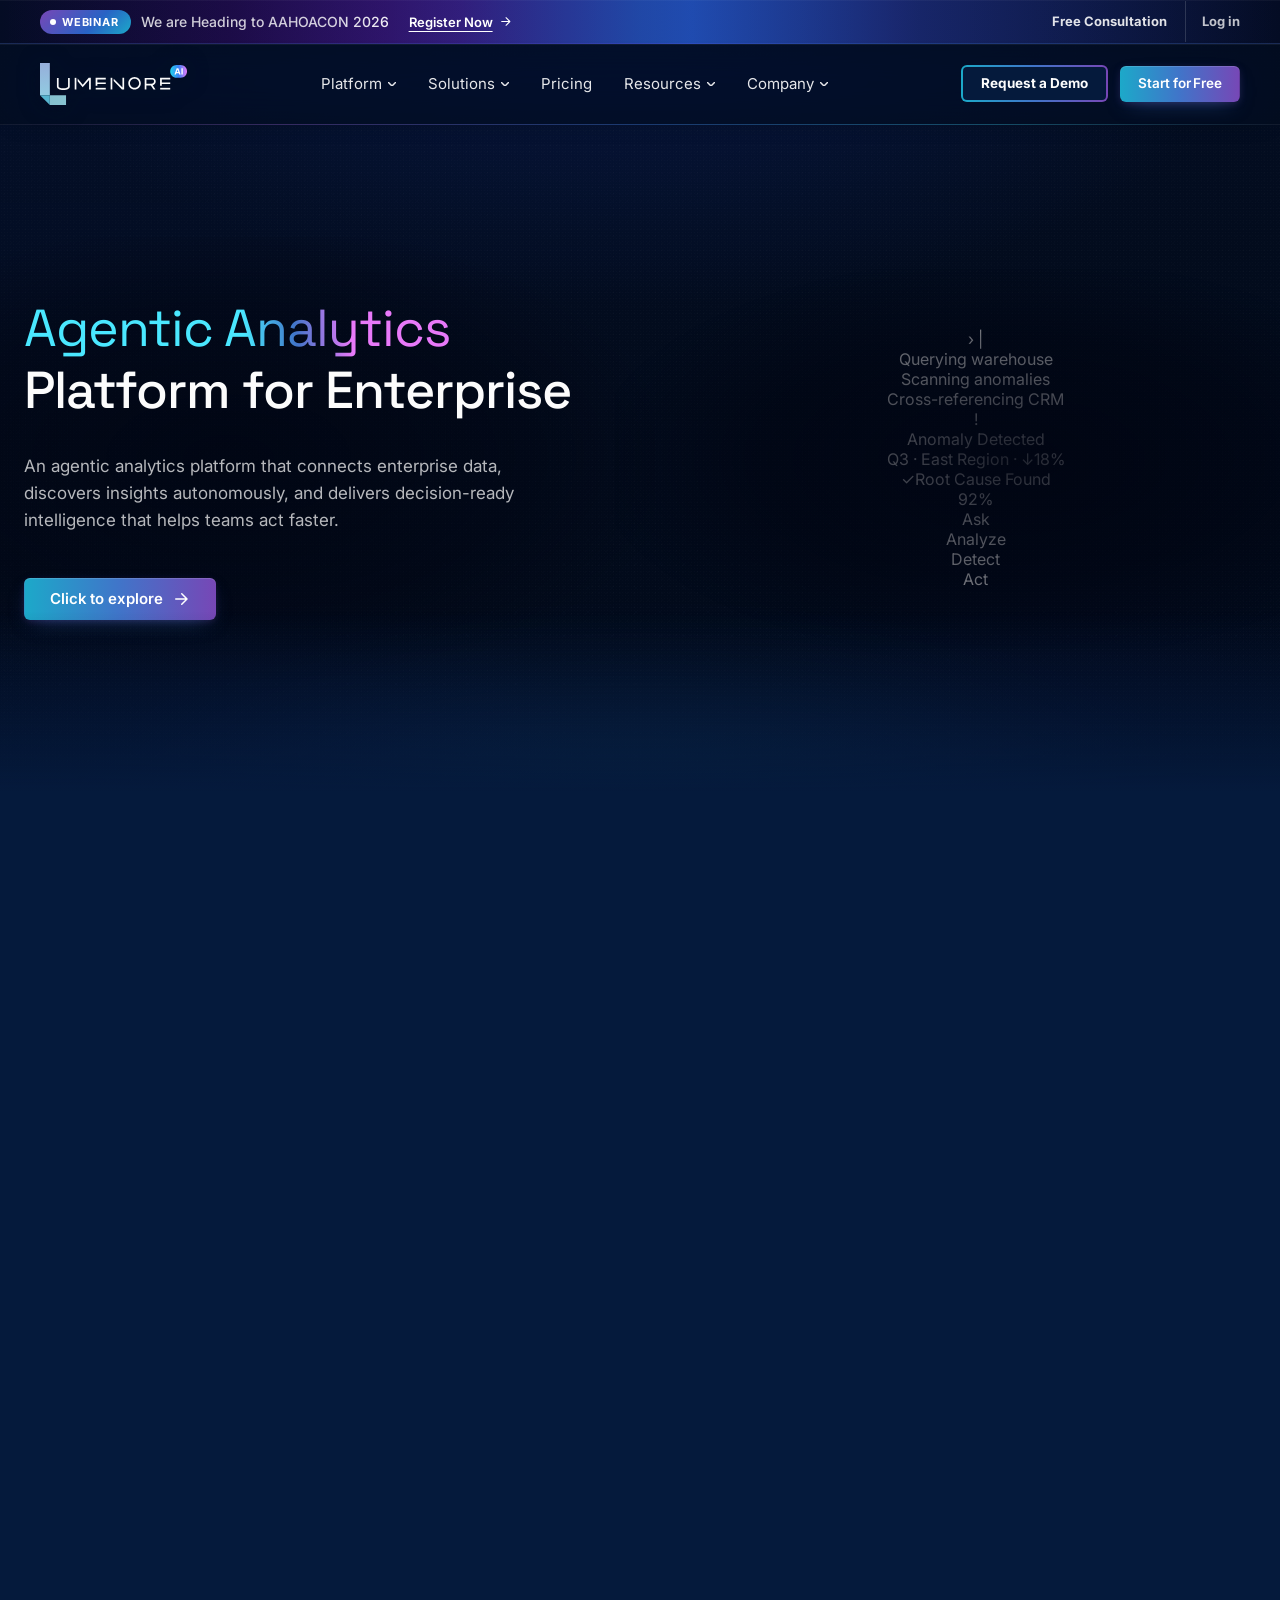
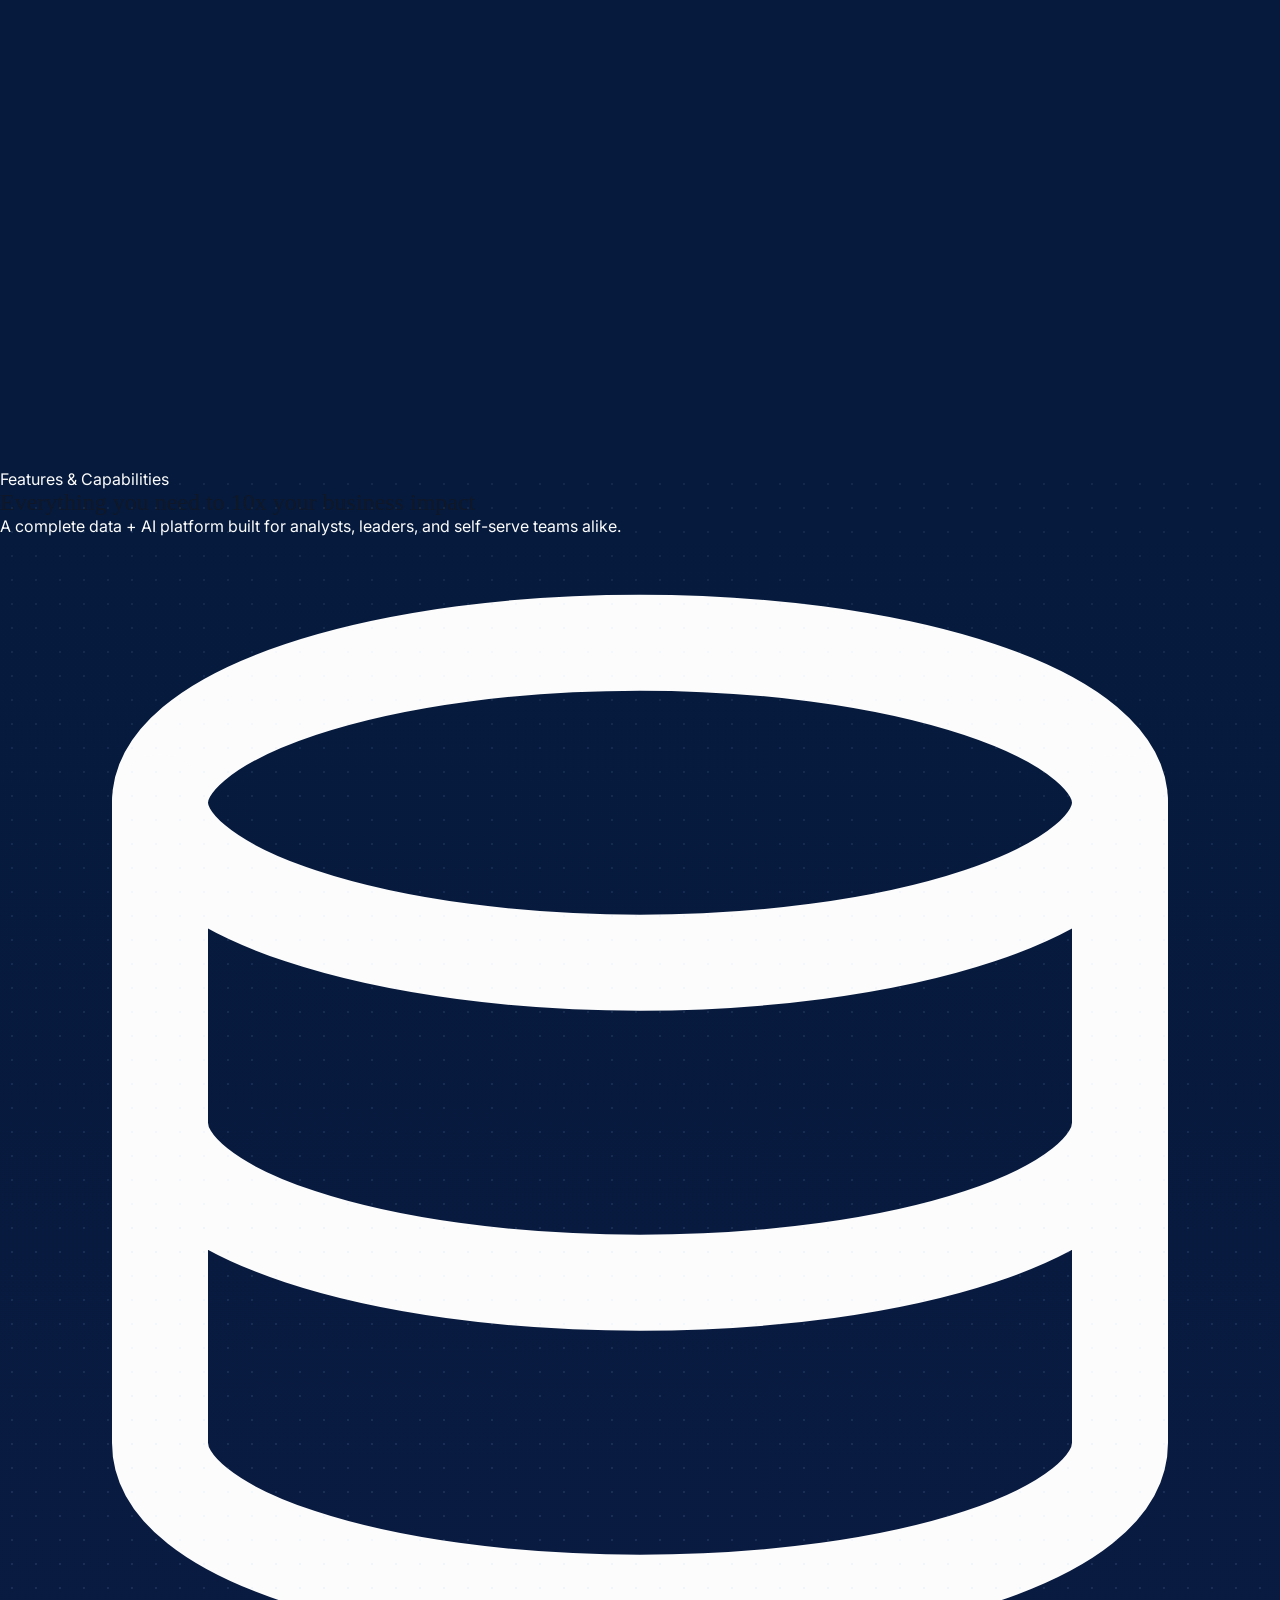
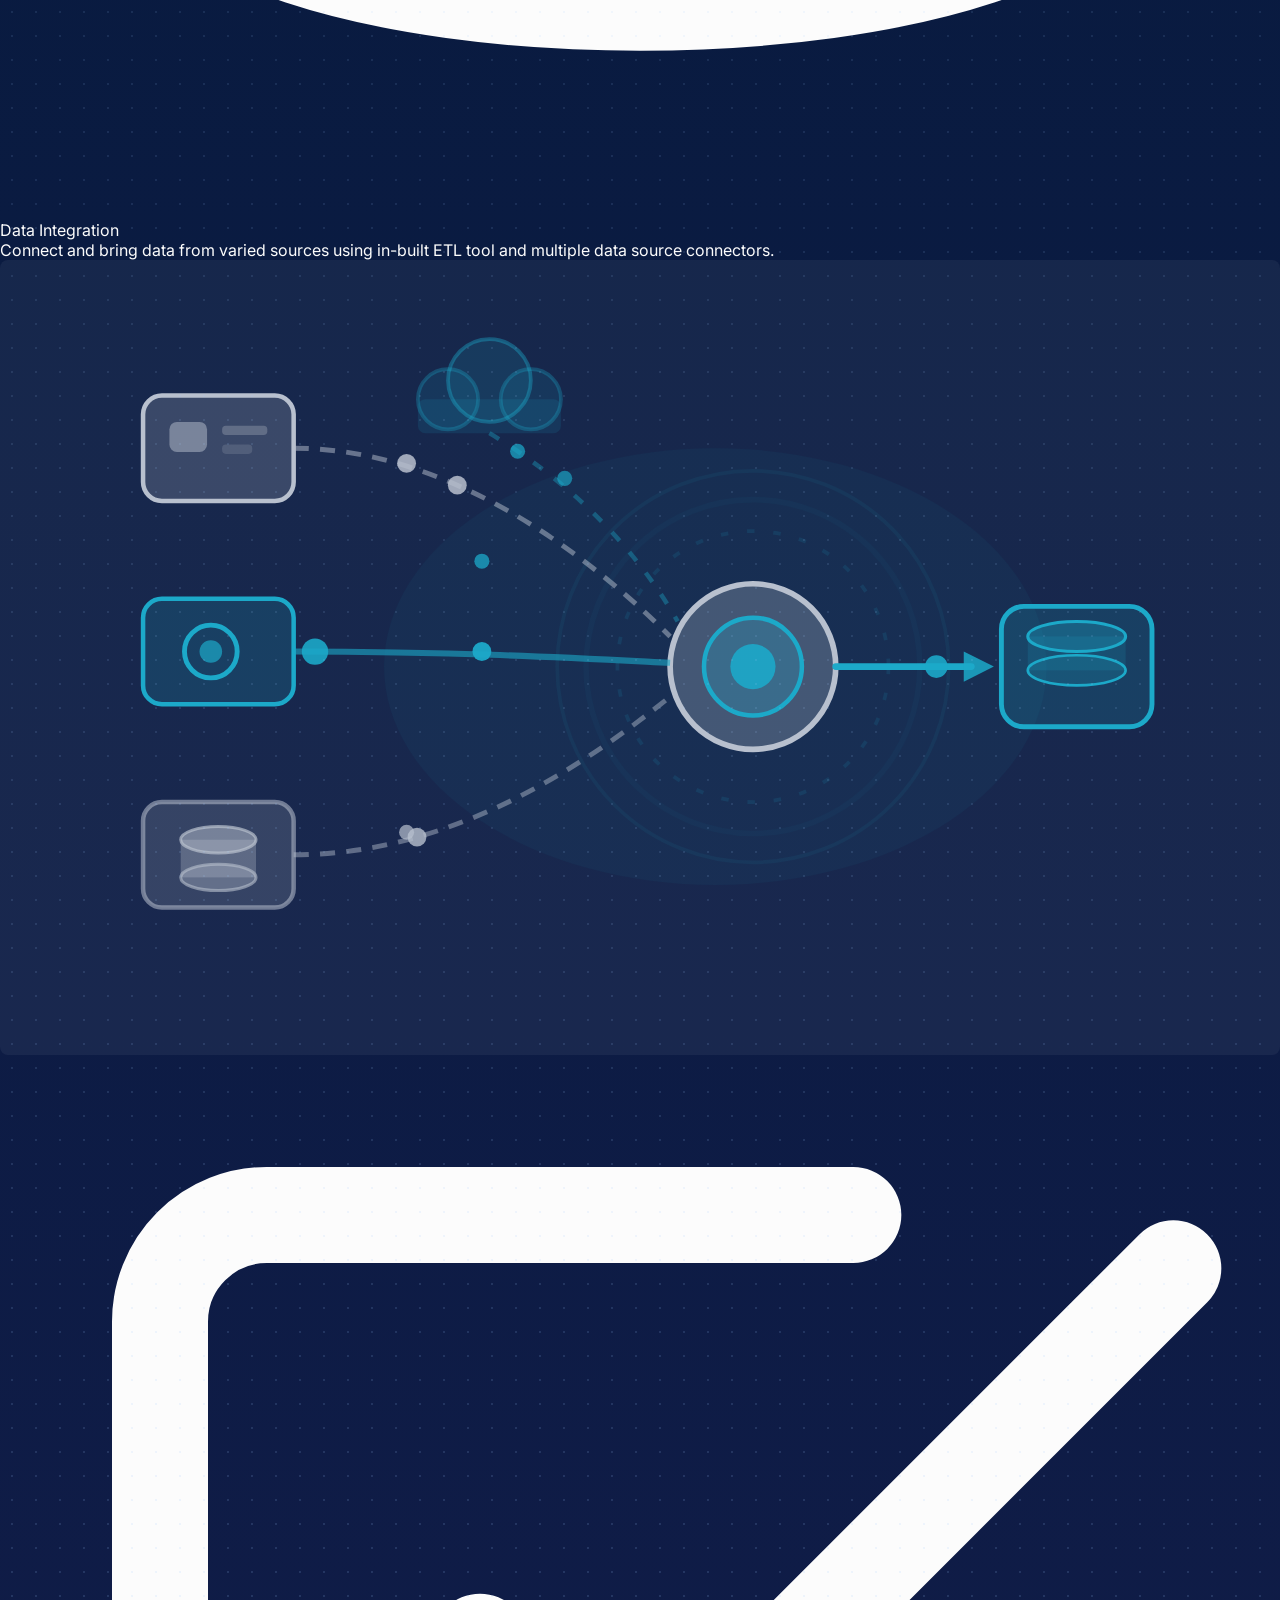
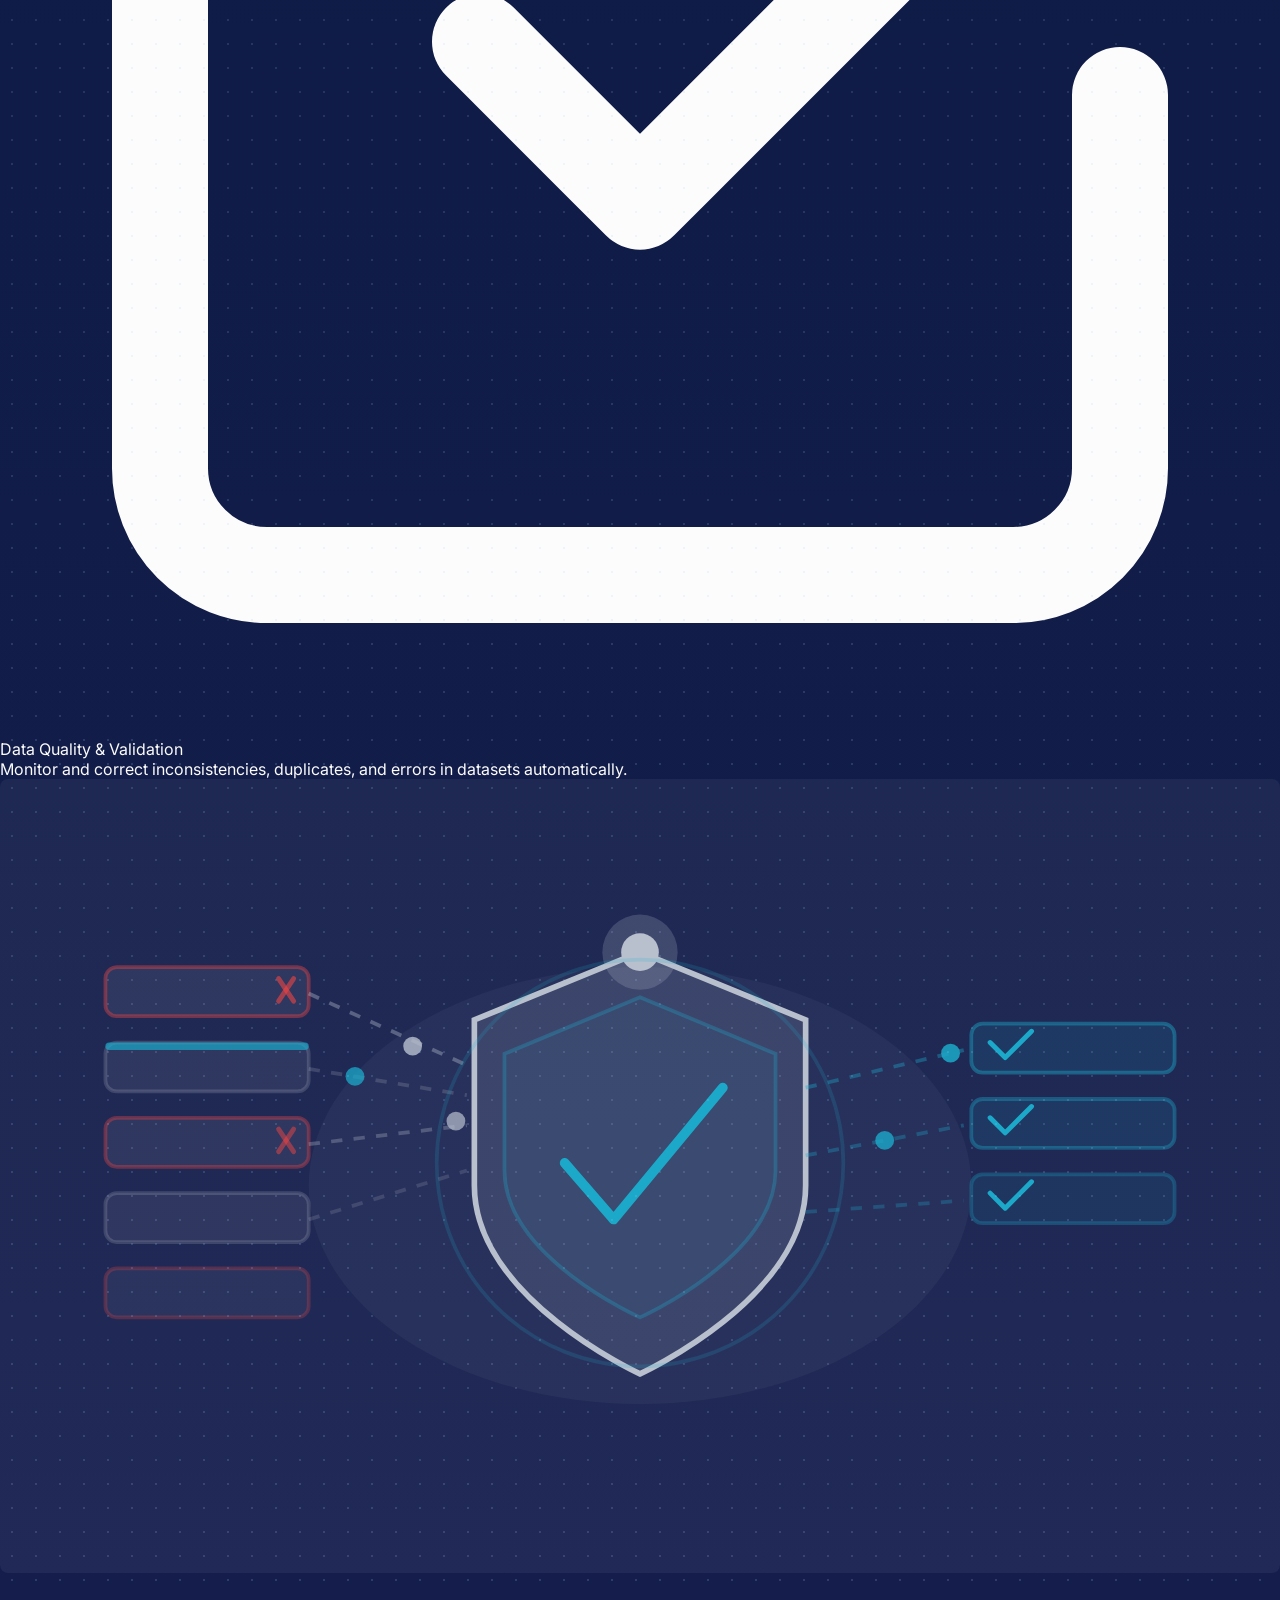
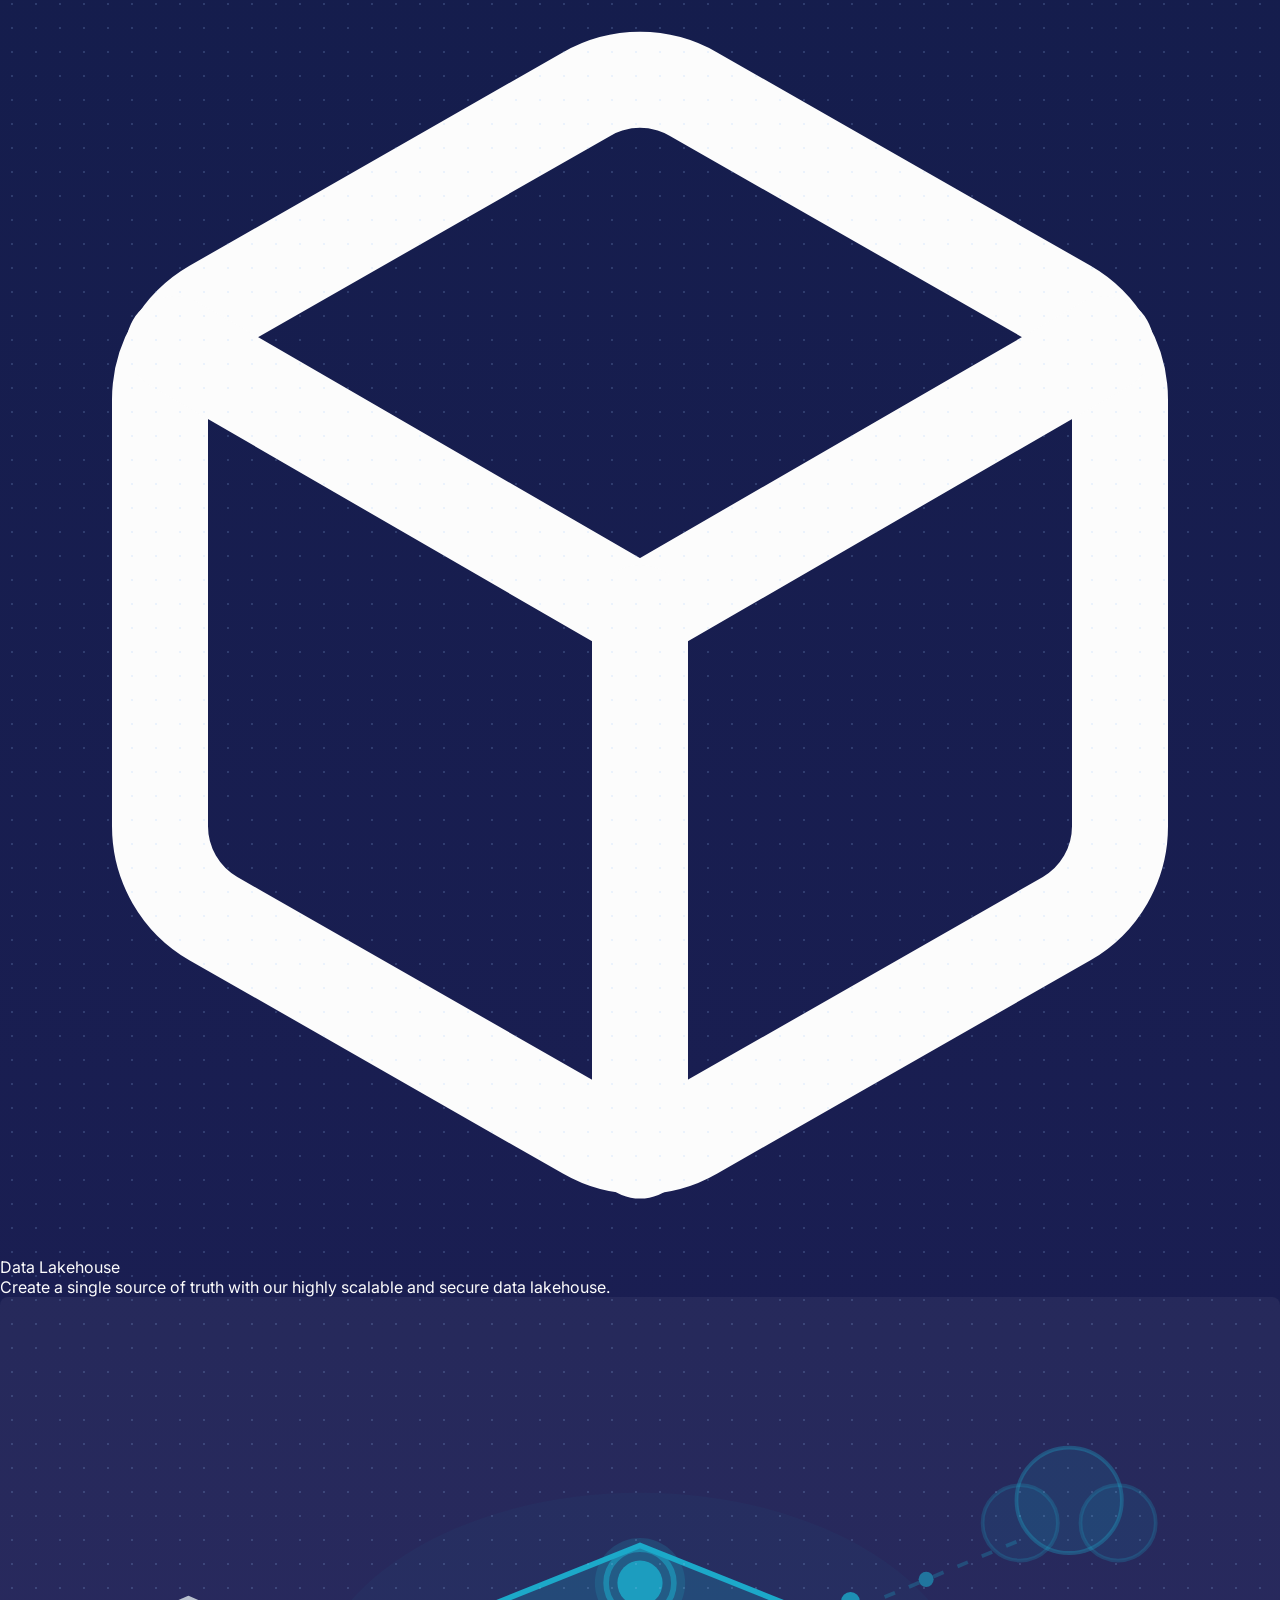
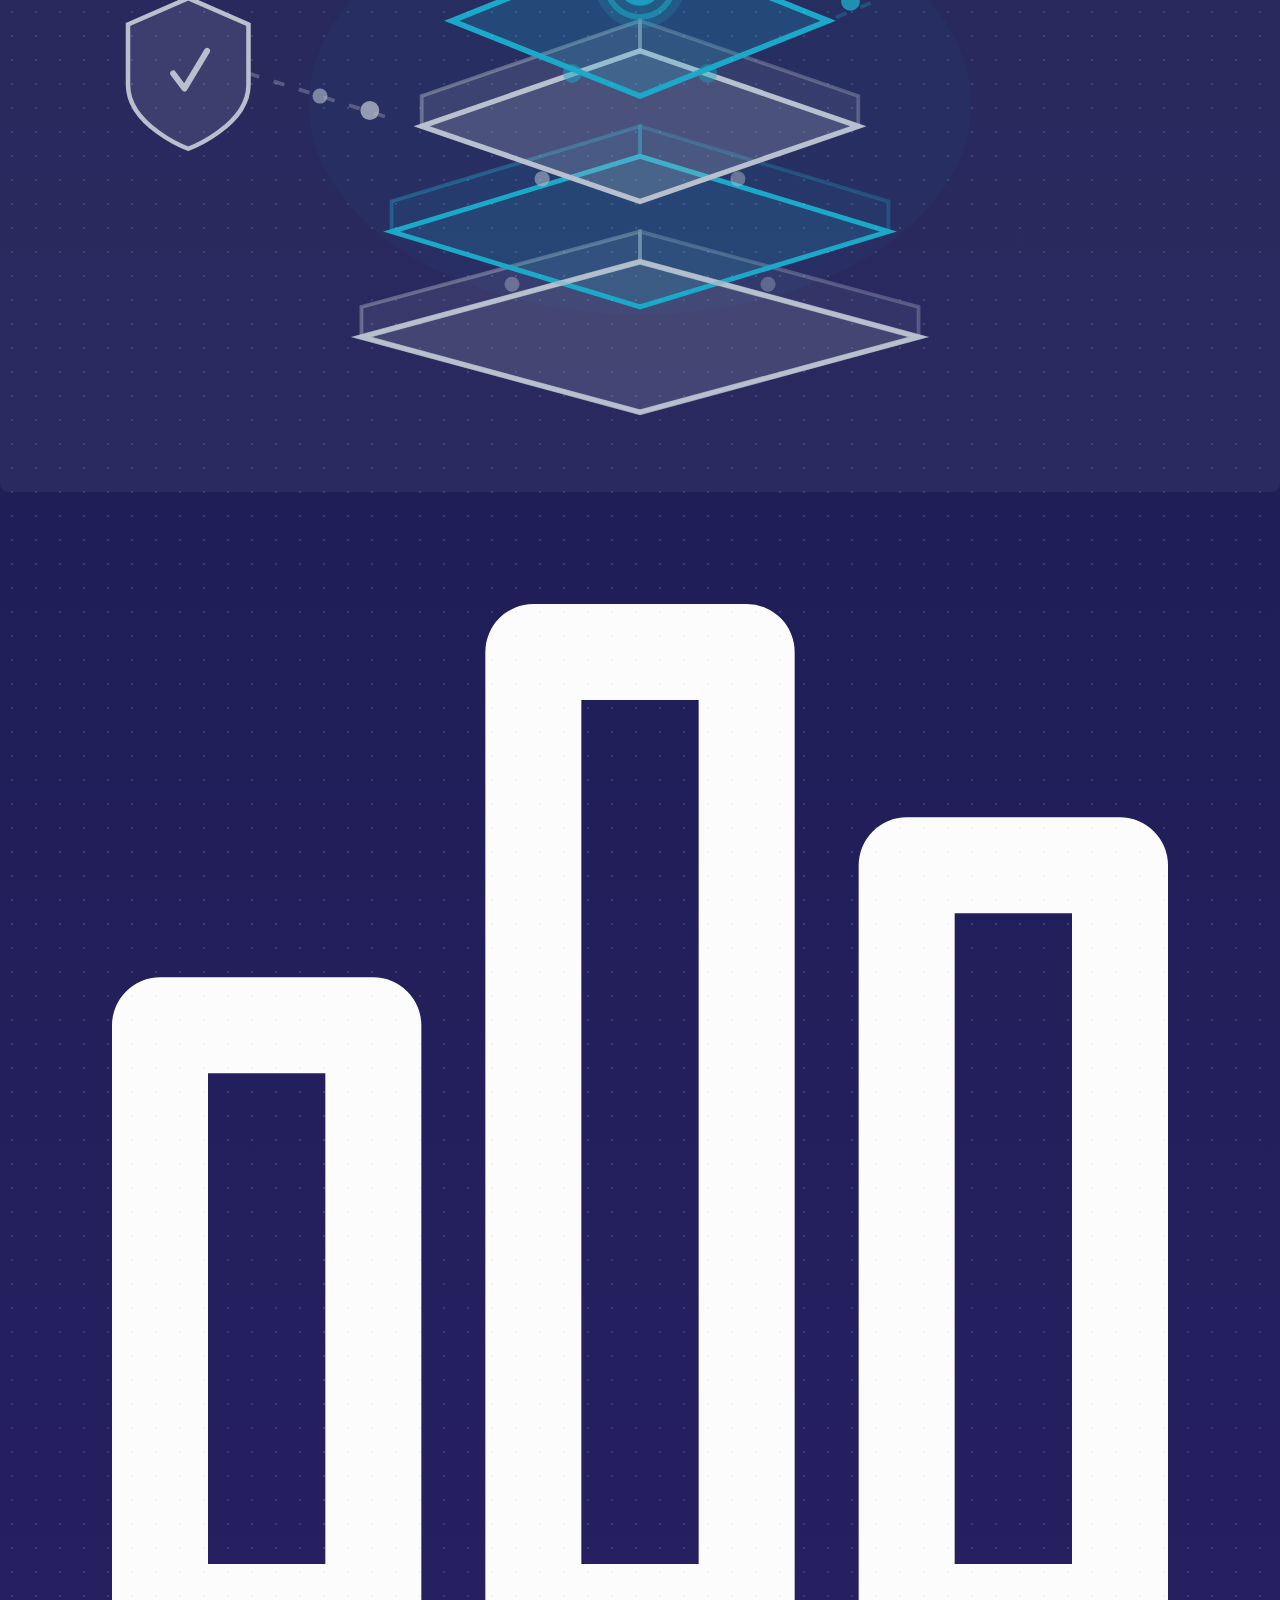
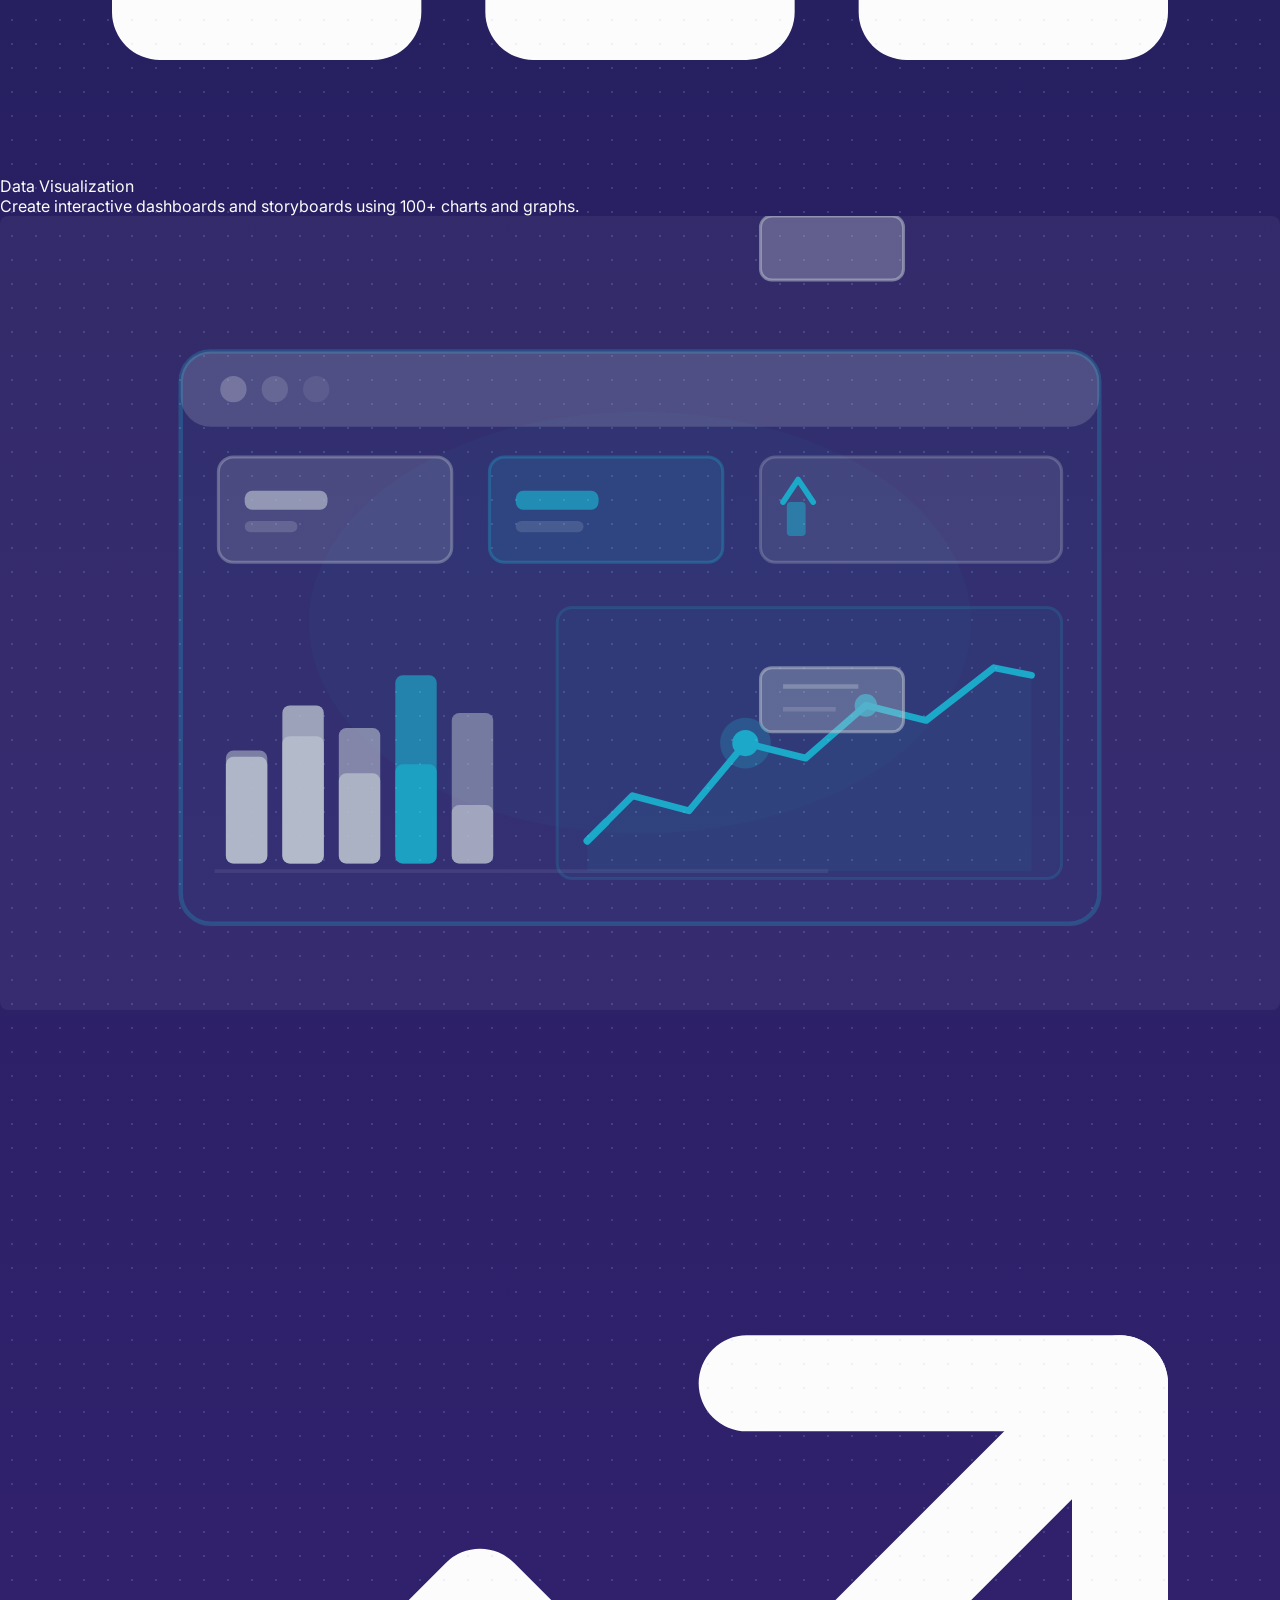
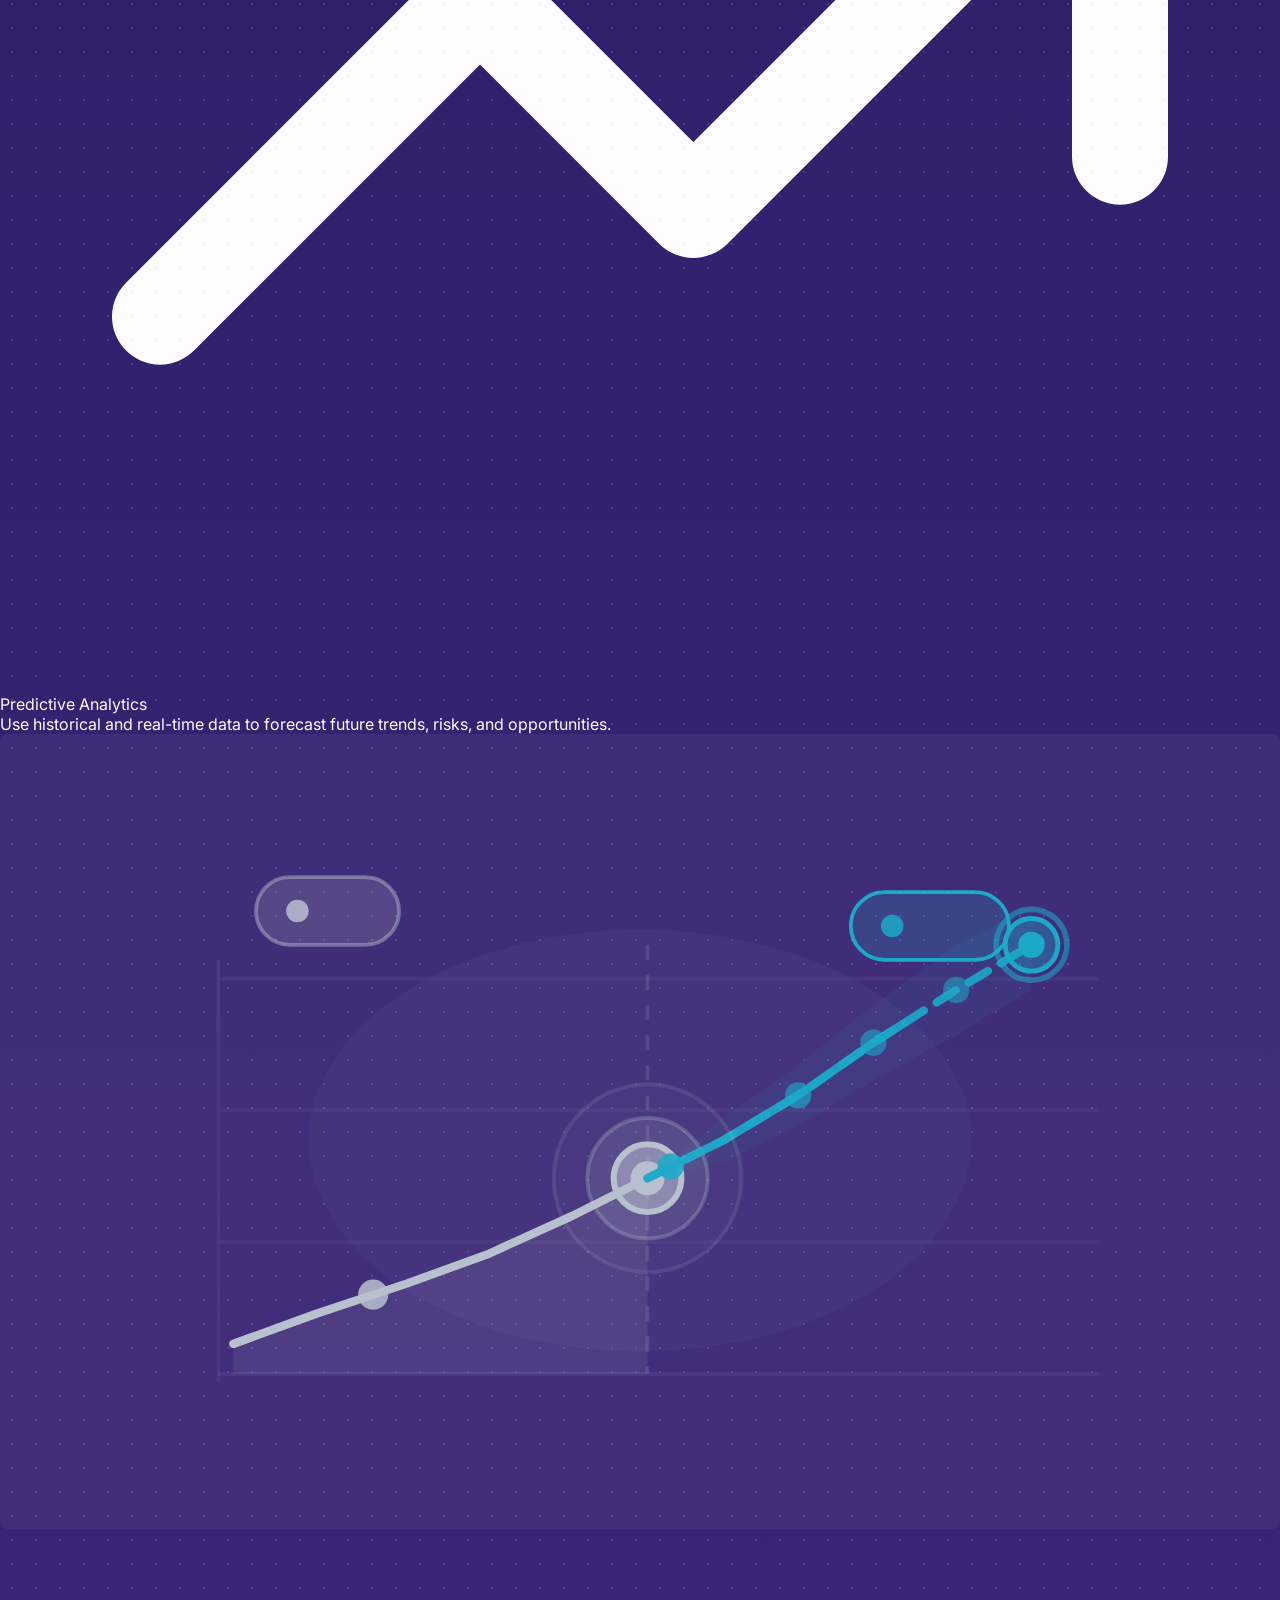
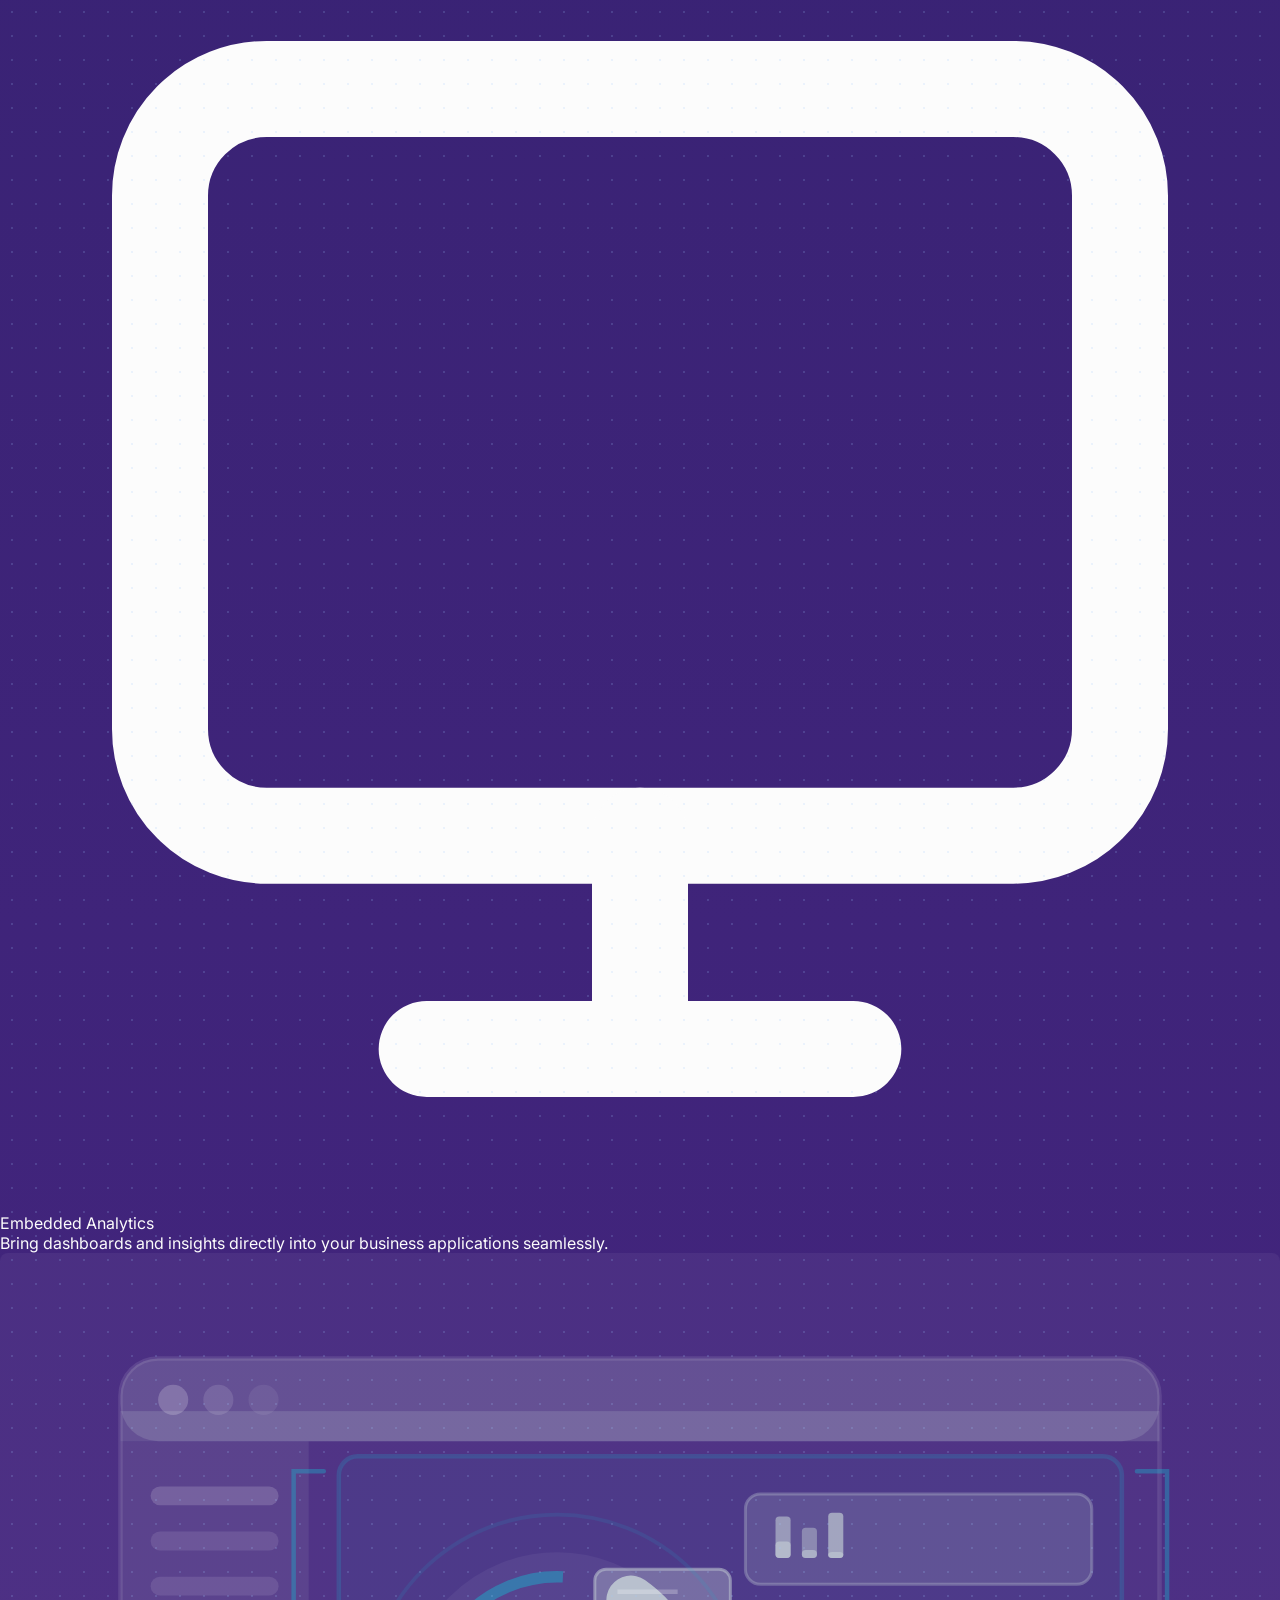
==== commit a1e27cf9: "Revert "Consolidate all CSS into hero-bg-concept.css, single stylesheet for page" This reverts commi" ====
--- a/hero-bg-concept.html
+++ b/hero-bg-concept.html
@@ -10,6 +10,10 @@
     <script src="assets/images/Json/Askme-animation-1-.js"></script>
     <script src="assets/images/Json/Dashboard-Animation-1.js"></script>
     <script src="assets/images/Json/Data-Magnet_Animation-1.js"></script>
+    <link href="assets/css/v2o/index.css?v=3" rel="stylesheet">
+    <link href="assets/css/v2o/home.css" rel="stylesheet">
+    <link href="assets/css/v2o/homepage.css" rel="stylesheet">
+    <link href="assets/css/v2o/features-capabilities.css" rel="stylesheet">
 
     <link href="assets/css/v2o/hero-bg-concept.css?v=2" rel="stylesheet">
 </head>
--- a/assets/css/v2o/index.css
+++ b/assets/css/v2o/index.css
@@ -0,0 +1,7888 @@
+/* ===========================================================
+ * Lumenore — Homepage v2 (Figma: 994-29782)
+ * Built on the same architecture as v2o/home.css. Token names
+ * mirror the existing Figma-export pattern (var(--Name, #hex)),
+ * values come from the Lumenore-New design variables.
+ * ----------------------------------------------------------- */
+
+:root{
+    /* ---- Royal Blue ramp ---- */
+    --Royal-Blue-Blue-50:  #e7eef8;
+    --Royal-Blue-Blue-150: #b8d0fd;
+    --Royal-Blue-Blue-200: #9fbae4;
+    --Royal-Blue-Blue-350: #5886d0;
+    --Royal-Blue-Blue-400: #4075c9;
+    --Royal-Blue-Blue-450: #2863c3;
+    --Royal-Blue-Blue-500: #0e48a5;
+    --Royal-Blue-Blue-550: #0c3b87;
+    --Royal-Blue-Blue-600: #0a3578;
+    --Royal-Blue-Blue-750: #07214b;
+    --Royal-Blue-Blue-850: #051A3C;
+    --Royal-Blue-Blue-900: #051A3C;
+
+    --Penn-Blue:        #001040;
+    --Absolute-Black:   #212121;
+    --Base-White:       #fcfcfc;
+
+    /* ---- Violet ramp ---- */
+    --Violet-Violet-50:  #f0ebf7;
+    --Violet-Violet-250: #b499d7;
+    --Violet-Violet-450: #7747b6;
+    --Violet-Violet-500: #55298e;
+    --Violet-Violet-550: #4d2580;
+
+    /* ---- Sky Blue / Turquoise ---- */
+    --SkyBlue-SkyBlue-50:    #e7f8fe;
+    --SkyBlue-SkyBlue-500:   #12b6f8;
+    --Turquoise-SkyBlue-50:  #e8f6fa;
+    --Turquoise-SkyBlue-500: #1ca9c9;
+
+    /* ---- Neutrals ---- */
+    --Grey-Grey-100: #fbfbfb;
+    --Grey-Grey-200: #f7f7f7;
+    --Grey-Grey-600: #bbbbbb;
+    --Grey-Grey-700: #8c8c8c;
+    --Grey-Grey-800: #5e5e5e;
+    --Grey-Grey-900: #2f2f2f;
+    --Map-Grey:      #eaeaea;
+
+    --blueGray-50:  #F8FAFC;
+    --blueGray-200: #E2E8F0;
+    --blueGray-400: #94A3B8;
+    --blueGray-500: #64748B;
+    --blueGray-600: #475569;
+    --blueGray-700: #334155;
+
+    /* Cool greys used in dashboard mock */
+    --cool-101828: #101828;
+    --cool-99a1af: #99a1af;
+    --cool-6a7282: #6a7282;
+    --cool-e5e7eb: #e5e7eb;
+    --cool-f9fafb: #f9fafb;
+    --cool-d1d5dc: #d1d5dc;
+
+    /* ---- Gradients (exact Figma) ---- */
+    --AI-Agents-Text: linear-gradient(83.02deg, #4AE7FF 51.42%, #4075C9 63.25%, #E879F9 76.03%);
+    --Search-Glow:    linear-gradient(86.83deg, #22d3ee 0.77%, #3b82f6 50%, #e879f9 99.23%);
+    --Explore-Button: linear-gradient(270deg, #7747b6 0%, #4075c9 50.7%, #1ca9c9 100%);
+    --Compare-Button: linear-gradient(270deg, #7747b6 0%, #4075c9 50.7%, #1ca9c9 100%);
+    --Tab-Bar-Bg:     linear-gradient(165.59deg, #ffffff 2.41%, #eef4ff 100.51%);
+    --Active-Tab-Bg:  linear-gradient(157.45deg, #e9eff8 2.41%, #d9e3f5 100.51%);
+
+    /* ---- Effects ---- */
+    --Card-Shadow:        0 4px 14px 0 rgba(0, 0, 0, 0.25);
+    --Card-Shadow-Soft:   0 2px 6px rgba(0, 0, 0, 0.08);
+    --Tab-Active-Shadow:  0 10px 15px 0 rgba(0,0,0,.1), 0 4px 6px 0 rgba(0,0,0,.1);
+    --Dash-Card-Shadow:   0 20px 25px -5px rgba(16,24,40,.05), 0 8px 10px -6px rgba(16,24,40,.05);
+}
+
+/* ===========================================================
+ * Base reset + typography
+ * ----------------------------------------------------------- */
+*, *::before, *::after { box-sizing: border-box; }
+/* overflow-x: clip (not hidden) — clips horizontal overflow WITHOUT
+   promoting html/body to a scroll container. Critical for
+   .products-sticky (position: sticky), which silently breaks if
+   html/body becomes the scroll container (overflow-x: hidden makes
+   overflow-y compute to auto). `clip` does not alter overflow-y. */
+html{ overflow-x: clip; }
+body{
+    margin: 0;
+    padding: 0;
+    overflow-x: clip;
+    font-family: 'Inter', sans-serif;
+    color: var(--Base-White, #fcfcfc);
+    -webkit-font-smoothing: antialiased;
+    -moz-osx-font-smoothing: grayscale;
+    position: relative;
+    /* Figma full-page background — navy at top, violet glow at bottom.
+       Bottom matches Rectangle 1265: violet-500 #55298e → #031430 → #051A3C */
+    background-color: var(--Royal-Blue-Blue-900, #051A3C);
+    background-image:
+        /* Center-top cyan glow (matches hero's mix-blend-plus-lighter ellipse) */
+        radial-gradient(ellipse 1000px 520px at 50% 240px,
+            rgba(28, 169, 201, .16) 0%,
+            rgba(40, 99, 195, .08) 42%,
+            transparent 72%),
+        /* Upper-left fuchsia hint */
+        radial-gradient(ellipse 700px 600px at 16% 6%,
+            rgba(232, 121, 249, .05) 0%,
+            transparent 62%),
+        /* Upper-right blue hint */
+        radial-gradient(ellipse 800px 700px at 84% 5%,
+            rgba(64, 117, 201, .07) 0%,
+            transparent 62%),
+        /* Bottom violet glow (trust + CTA + footer block) */
+        radial-gradient(ellipse 1500px 1100px at 50% 86%,
+            rgba(85, 41, 142, .55) 0%,
+            rgba(85, 41, 142, .22) 34%,
+            transparent 62%),
+        /* Main vertical depth gradient through the full page */
+        linear-gradient(180deg,
+            var(--Royal-Blue-Blue-900, #051A3C) 0%,
+            var(--Royal-Blue-Blue-850, #051A3C) 7%,
+            var(--Royal-Blue-Blue-900, #051A3C) 46%,
+            var(--Royal-Blue-Blue-900, #051A3C) 74%,
+            var(--Royal-Blue-Blue-850, #051A3C) 88%,
+            #051A3C 100%);
+}
+/* Unified page-wide grain texture overlay (matches Figma "grain" frames at 6% opacity) */
+body::before{
+    content: "";
+    position: fixed;
+    inset: 0;
+    background-image:
+        radial-gradient(rgba(255, 255, 255, .035) 1px, transparent 1px),
+        radial-gradient(rgba(255, 255, 255, .025) 1px, transparent 1px);
+    background-size: 3px 3px, 7px 7px;
+    background-position: 0 0, 1px 2px;
+    pointer-events: none;
+    z-index: 1;
+    opacity: .65;
+}
+h1, h2, h3, h4{
+    font-family: 'Fraunces', serif;
+    font-weight: 300;
+    color: var(--cool-101828, #101828);
+    margin: 0;
+    font-variation-settings: 'SOFT' 0, 'WONK' 1;
+}
+h5, h6, p, a, li, button, input{
+    font-family: 'Inter', sans-serif;
+    margin: 0;
+}
+ul{ margin: 0; padding: 0; list-style: none; }
+img{ max-width: 100%; }
+a{ color: inherit; text-decoration: none; }
+
+.container{
+    width: 100%;
+    max-width: 1500px;
+    margin: 0 auto;
+    padding: 0 32px;
+}
+
+/* ===========================================================
+ * Site header — hello bar + nav bar (Figma 994:29783)
+ * ----------------------------------------------------------- */
+.site-top{
+    position: relative;
+    z-index: 20;
+    border-bottom: 1px solid rgba(252, 252, 252, .2);
+}
+
+/* ── Hello bar ────────────────────────────────────────────── */
+.hello-bar{
+    background: var(--Royal-Blue-Blue-750, #07214b);
+    border-bottom: 1px solid rgba(252, 252, 252, .2);
+    padding: 10px 48px 11px;
+    display: flex;
+    align-items: center;
+    gap: 10px;
+}
+.hello-bar .hello-left{
+    flex: 1;
+    display: flex;
+    align-items: center;
+    gap: 20px;
+    min-width: 0;
+}
+.hello-bar .hello-badge{
+    background: var(--Base-White, #fcfcfc);
+    color: var(--Royal-Blue-Blue-500, #0e48a5);
+    font-family: 'Inter', sans-serif;
+    font-weight: 700;
+    font-size: 14px;
+    line-height: 16px;
+    padding: 4px 10px;
+    border-radius: 4px;
+    white-space: nowrap;
+}
+.hello-bar .hello-message{
+    color: rgba(255, 255, 255, .8);
+    font-family: 'Inter', sans-serif;
+    font-weight: 400;
+    font-size: 14px;
+    line-height: 16px;
+    white-space: nowrap;
+}
+.hello-bar .hello-cta{
+    display: inline-flex;
+    align-items: center;
+    gap: 6px;
+    color: var(--Base-White, #fcfcfc);
+    font-family: 'Inter', sans-serif;
+    font-size: 14px;
+    line-height: 16px;
+    text-decoration: underline;
+    text-underline-position: from-font;
+    text-decoration-thickness: 1px;
+    white-space: nowrap;
+}
+.hello-bar .hello-cta:hover{ color: var(--SkyBlue-SkyBlue-500, #12b6f8); }
+.hello-bar .hello-cta svg{ width: 14px; height: 14px; }
+.hello-bar .hello-login{
+    color: rgba(255, 255, 255, .9);
+    font-family: 'Inter', sans-serif;
+    font-weight: 700;
+    font-size: 15px;
+    line-height: 25px;
+    padding: 8px 0 8px 16px;
+    margin-left: 8px;
+    border-left: 1px solid rgba(255, 255, 255, .18);
+    white-space: nowrap;
+}
+.hello-bar .hello-login:hover{ color: var(--SkyBlue-SkyBlue-500, #12b6f8); }
+.hello-bar .hello-consult{
+    color: rgba(255, 255, 255, .9);
+    font-family: 'Inter', sans-serif;
+    font-weight: 700;
+    font-size: 15px;
+    line-height: 25px;
+    padding: 8px 0;
+    white-space: nowrap;
+}
+.hello-bar .hello-consult:hover{ color: var(--SkyBlue-SkyBlue-500, #12b6f8); }
+
+/* ── Main nav bar ─────────────────────────────────────────── */
+.site-header{
+    position: relative;
+    z-index: 20;
+    background: var(--Royal-Blue-Blue-900, #051A3C);
+    border-bottom: 1px solid rgba(255, 255, 255, .1);
+    height: 81px;
+    padding: 20px 48px 21px;
+    display: flex;
+    align-items: center;
+    justify-content: space-between;
+    gap: 24px;
+}
+
+/* Logo: L + UMENORE wordmark + AI superscript */
+.site-header .brand-mark{
+    display: inline-flex;
+    align-items: center;
+    height: 44px;
+    color: var(--Base-White, #fcfcfc);
+    text-decoration: none;
+}
+.site-header .brand-mark .brand-l{
+    font-family: 'Fraunces', serif;
+    font-weight: 500;
+    font-size: 30px;
+    line-height: 30px;
+    color: var(--SkyBlue-SkyBlue-500, #12b6f8);
+    margin-right: 2px;
+}
+.site-header .brand-mark .brand-word{
+    font-family: 'Fraunces', serif;
+    font-weight: 400;
+    font-size: 17px;
+    letter-spacing: .12em;
+    color: var(--Base-White, #fcfcfc);
+    position: relative;
+    top: 2px;
+}
+.site-header .brand-mark .brand-ai{
+    font-family: 'Inter', sans-serif;
+    font-weight: 700;
+    font-size: 10px;
+    line-height: 1;
+    color: var(--SkyBlue-SkyBlue-500, #12b6f8);
+    margin-left: 4px;
+    align-self: flex-start;
+    margin-top: 2px;
+}
+
+/* Nav links with dropdown arrows */
+.site-header .nav-links{
+    display: flex;
+    gap: 32px;
+    align-items: center;
+}
+.site-header .nav-links > li > a{
+    display: inline-flex;
+    align-items: center;
+    gap: 6px;
+    color: rgba(255, 255, 255, .9);
+    font-family: 'Inter', sans-serif;
+    font-weight: 400;
+    font-size: 15px;
+    line-height: 26px;
+    white-space: nowrap;
+    cursor: pointer;
+}
+.site-header .nav-links > li > a:hover{ color: var(--SkyBlue-SkyBlue-500, #12b6f8); }
+.site-header .nav-links > li > a .caret{
+    width: 8px;
+    height: 4px;
+    flex: 0 0 8px;
+}
+.site-header .nav-links > li > a .nav-ai-icon{
+    width: 15px;
+    height: 14px;
+    flex: 0 0 15px;
+}
+
+/* Header CTA buttons */
+.site-header .nav-actions{
+    display: flex;
+    align-items: center;
+    gap: 12px;
+}
+.site-header .btn-demo{
+    background:
+        linear-gradient(var(--Royal-Blue-Blue-900, #051A3C), var(--Royal-Blue-Blue-900, #051A3C)) padding-box,
+        var(--Explore-Button) border-box;
+    border: 2px solid transparent;
+    color: var(--Base-White, #fcfcfc);
+    font-family: 'Inter', sans-serif;
+    font-weight: 700;
+    font-size: 13.5px;
+    line-height: 1.2;
+    padding: 8px 18px;
+    border-radius: 6px;
+    cursor: pointer;
+    transition:
+        transform .22s cubic-bezier(.22, .61, .36, 1),
+        box-shadow .22s cubic-bezier(.22, .61, .36, 1),
+        background .22s ease;
+    white-space: nowrap;
+}
+.site-header .btn-demo:hover{
+    background:
+        linear-gradient(rgba(255,255,255,.07), rgba(255,255,255,.07)) padding-box,
+        var(--Explore-Button) border-box;
+    transform: translateY(-1px);
+    box-shadow:
+        0 8px 24px -8px rgba(64, 117, 201, .55),
+        0 2px 10px -2px rgba(119, 71, 182, .4);
+}
+.site-header .btn-start{
+    background: var(--Explore-Button);
+    color: var(--Base-White, #fcfcfc);
+    font-family: 'Inter', sans-serif;
+    font-weight: 700;
+    font-size: 15px;
+    line-height: 25px;
+    padding: 8px 16px;
+    border-radius: 8px;
+    border: none;
+    cursor: pointer;
+    white-space: nowrap;
+    transition: filter .25s ease;
+}
+.site-header .btn-start:hover{ filter: brightness(1.1); }
+
+/* ===========================================================
+ * Section: Hero (Figma 994:29786)
+ * ----------------------------------------------------------- */
+.hero-section{
+    position: relative;
+    background: var(--Royal-Blue-Blue-900, #051A3C);
+    overflow: hidden;
+    min-height: 790px;
+    padding: 115px 0 120px;
+    text-align: center;
+    color: var(--Base-White, #fcfcfc);
+}
+/* Curved arc graphic */
+.hero-section .hero-arc{
+    position: absolute;
+    left: 50%;
+    top: 540px;
+    transform: translateX(-50%);
+    width: 140%;
+    height: 480px;
+    border-radius: 50% 50% 0 0 / 100% 100% 0 0;
+    background: transparent;
+    box-shadow: 0 -2px 0 0 rgba(159, 186, 228, .35);
+    filter: blur(0.5px);
+    pointer-events: none;
+}
+/* Lighter inner arc */
+.hero-section .hero-arc::after{
+    content: "";
+    position: absolute;
+    inset: 14px 0 0 0;
+    border-radius: inherit;
+    box-shadow: 0 -1px 0 0 rgba(40, 99, 195, .5);
+}
+/* Cyan central glow */
+.hero-section .hero-glow{
+    position: absolute;
+    left: 50%;
+    top: 720px;
+    transform: translate(-50%, -50%);
+    width: 1100px;
+    height: 380px;
+    background: radial-gradient(50% 50% at 50% 50%, rgba(28, 169, 201, .35) 0%, rgba(40, 99, 195, .15) 60%, transparent 100%);
+    filter: blur(40px);
+    pointer-events: none;
+    mix-blend-mode: plus-lighter;
+}
+/* Grain overlay (top→bottom fade) */
+.hero-section .hero-grain{
+    position: absolute;
+    inset: 0;
+    opacity: .06;
+    background-image: linear-gradient(180deg, #0d0d12 0%, rgba(13, 13, 18, 0) 100%);
+    pointer-events: none;
+}
+.hero-section .container{
+    position: relative;
+    z-index: 2;
+    max-width: 1280px;
+}
+.hero-content{
+    max-width: 960px;
+    margin: 0 auto;
+    display: flex;
+    flex-direction: column;
+    gap: 32px;
+    align-items: center;
+}
+.hero-section h1{
+    font-size: 52px;
+    line-height: 62px;
+    color: var(--Base-White, #fcfcfc);
+    font-weight: 300;
+}
+.hero-section h1 .ai-agents-gradient{
+    background: var(--AI-Agents-Text);
+    -webkit-background-clip: text;
+            background-clip: text;
+    -webkit-text-fill-color: transparent;
+            color: transparent;
+    font-weight: 400;
+}
+.hero-section .hero-sub{
+    color: var(--Base-White, #fcfcfc);
+    font-size: 20px;
+    line-height: 30px;
+    font-weight: 400;
+    max-width: 760px;
+    margin: 0 auto;
+}
+
+/* Hero search ── two layers: outer glass + inner cyan-bordered box */
+.hero-search-wrap{
+    position: relative;
+    width: 800px;
+    max-width: 100%;
+    margin: 0 auto;
+}
+.hero-search-glow{
+    position: absolute;
+    left: 50%;
+    top: 50%;
+    transform: translate(-50%, -50%);
+    width: 652px;
+    height: 186px;
+    border-radius: 350px;
+    background: var(--Search-Glow);
+    opacity: .3;
+    filter: blur(125px);
+    pointer-events: none;
+}
+.hero-search{
+    position: relative;
+    background: rgba(255, 255, 255, .1);
+    border: 1px solid rgba(255, 255, 255, .2);
+    border-radius: 12px;
+    padding: 12px;
+    display: flex;
+    flex-direction: column;
+    gap: 8px;
+    /* Motion DNA mirroring .scene-card.sc-1 from the persona section:
+       ① transform → mouse parallax (CSS-var driven by JS wireParallax on
+          #heroSearchWrap), composed at slightly damped amplitudes since
+          this card is larger than the persona scene-card.
+       ② translate (independent property) → idle ±8px Y-float, 6.5s
+          ease-in-out alternate loop (heroFloat).
+       ③ scale (independent property) → reserved for hover lift.
+       Three properties stay separate so they NEVER fight each other. */
+    transform: translate3d(calc(var(--mx, 0) * 6px), calc(var(--my, 0) * 4px), 0);
+    transition: transform .25s ease-out, box-shadow .4s ease;
+    animation:
+        heroSearchReveal .65s cubic-bezier(.22, .61, .36, 1) .10s backwards,
+        heroFloat 6.5s ease-in-out 1.0s infinite alternate;
+    will-change: transform, translate;
+    box-shadow:
+        0 1px 3px rgba(16, 24, 40, .06),
+        0 24px 48px -20px rgba(14, 72, 165, .22),
+        0 12px 24px -16px rgba(85, 41, 142, .10),
+        inset 0 1px 0 rgba(255, 255, 255, .12);
+}
+.hero-search-wrap:hover .hero-search{
+    scale: 1.005;
+    box-shadow:
+        0 1px 3px rgba(16, 24, 40, .08),
+        0 32px 64px -22px rgba(14, 72, 165, .32),
+        0 18px 36px -16px rgba(85, 41, 142, .18),
+        inset 0 1px 0 rgba(255, 255, 255, .18);
+}
+/* One-shot reveal — slide + scale + fade (same recipe as scReveal) */
+@keyframes heroSearchReveal{
+    from{ opacity: 0; transform: translate3d(0, 22px, 0) scale(.97); }
+    to  { opacity: 1; transform: translate3d(0, 0, 0)    scale(1); }
+}
+/* Idle Y-float using `translate` so it composes with the parallax transform.
+   Same ±8px amplitude / 6.5s cadence as .scene-card.sc-1 (scFloat1). */
+@keyframes heroFloat{
+    0%   { translate: 0 -8px; }
+    100% { translate: 0  8px; }
+}
+@media (prefers-reduced-motion: reduce){
+    .hero-search{ animation: none; transform: none; }
+    .hero-search-wrap:hover .hero-search{ scale: 1; }
+}
+.hero-search-inner{
+    background: rgba(15, 23, 42, .7);
+    border: 1.666px solid var(--Turquoise-SkyBlue-500, #1ca9c9);
+    border-radius: 8.884px;
+    padding: 13.325px 13.325px 11.104px;
+    display: flex;
+    flex-direction: column;
+    justify-content: space-between;
+    min-height: 153.241px;
+    text-align: left;
+}
+.hero-search-inner .placeholder-text{
+    font-size: 14px;
+    line-height: 1.3;
+    color: var(--blueGray-200, #E2E8F0);
+    letter-spacing: -.28px;
+    /* Reserve a baseline so the inner panel doesn't reflow as characters land */
+    min-height: 1.3em;
+}
+/* Blinking caret — pseudo element after the typed text. JS toggles
+   .is-typing on the host while characters are streaming, and a separate
+   .is-done state once typing finishes (caret keeps blinking). */
+.hero-search-inner .placeholder-text::after{
+    content: "";
+    display: inline-block;
+    width: 2px;
+    height: 1.05em;
+    margin-left: 3px;
+    vertical-align: -2px;
+    background: var(--Turquoise-SkyBlue-500, #1ca9c9);
+    border-radius: 1px;
+    animation: heroCaretBlink 1s steps(1, end) infinite;
+    opacity: 0;
+    transition: opacity .15s ease;
+}
+.hero-search-inner .placeholder-text.is-typing::after,
+.hero-search-inner .placeholder-text.is-done::after{
+    opacity: 1;
+}
+/* While actively streaming we hold the caret solid (no blink) so it
+   reads as a moving insertion point; on .is-done it returns to blink. */
+.hero-search-inner .placeholder-text.is-typing::after{
+    animation: none;
+}
+@keyframes heroCaretBlink{
+    0%, 50% { opacity: 1; }
+    50.01%, 100% { opacity: 0; }
+}
+/* Tag chip hover + active polish — matches Figma royal-blue chip (#2863c3) */
+.hero-search-tag{
+    transition:
+        background .25s cubic-bezier(.22, .61, .36, 1),
+        border-color .25s cubic-bezier(.22, .61, .36, 1),
+        color .25s ease,
+        transform .2s ease;
+}
+.hero-search-tag:hover{
+    background: rgba(255, 255, 255, .14);
+    border-color: rgba(255, 255, 255, .28);
+    color: #fff;
+}
+.hero-search-tag.is-active:hover{
+    background: var(--Royal-Blue-Blue-450, #2863c3);
+    transform: translateY(-1px);
+}
+.hero-search-tag.is-active{
+    box-shadow: 0 6px 16px -8px rgba(40, 99, 195, .55);
+}
+@media (prefers-reduced-motion: reduce){
+    .hero-search-inner .placeholder-text{ transition: none; }
+    .hero-search-inner .placeholder-text::after{ animation: none; opacity: 0; }
+    .hero-search-tag{ transition: none; }
+}
+.hero-search-inner .input-row{
+    display: flex;
+    align-items: center;
+    gap: 6.663px;
+    width: 100%;
+}
+.hero-search-inner .icon-btn{
+    width: 35.534px;
+    height: 35.534px;
+    border-radius: 200px;
+    background: var(--blueGray-700, #334155);
+    border: none;
+    color: var(--Base-White, #fcfcfc);
+    display: inline-flex;
+    align-items: center;
+    justify-content: center;
+    cursor: pointer;
+}
+.hero-search-inner .tools-btn{
+    height: 35.534px;
+    padding: 0 16px 0 12px;
+    border-radius: 50px;
+    background: var(--blueGray-700, #334155);
+    border: none;
+    color: var(--Base-White, #fcfcfc);
+    display: inline-flex;
+    align-items: center;
+    gap: 4.442px;
+    font-size: 13.33px;
+    font-weight: 400;
+    line-height: 1.3;
+    cursor: pointer;
+    letter-spacing: -.27px;
+}
+.hero-search-inner .tools-btn svg{ width: 18px; height: 18px; }
+.hero-search-inner .spacer{ flex: 1; }
+.hero-search-inner .explore-btn{
+    background: var(--Explore-Button);
+    color: var(--Base-White, #fcfcfc);
+    border: none;
+    border-radius: 8px;
+    padding: 8px 16px;
+    display: inline-flex;
+    align-items: center;
+    gap: 10px;
+    font-size: 15px;
+    font-weight: 700;
+    line-height: 25px;
+    cursor: pointer;
+}
+.hero-search-inner .explore-btn svg{ width: 18px; height: 18px; }
+
+/* Tag chips inside search card */
+.hero-search-tags{
+    display: flex;
+    gap: 10px;
+    padding: 4px 0 10px;
+}
+.hero-search-tag{
+    height: 28px;
+    padding: 6px 16px;
+    border-radius: 50px;
+    background: rgba(255, 255, 255, .08);
+    border: 1px solid var(--Grey-Grey-800, #5e5e5e);
+    color: var(--Grey-Grey-100, #fbfbfb);
+    font-size: 12px;
+    line-height: 16px;
+    font-weight: 400;
+    display: inline-flex;
+    align-items: center;
+    justify-content: center;
+    cursor: pointer;
+}
+.hero-search-tag.is-active{
+    background: var(--Royal-Blue-Blue-450, #2863c3);
+    border-color: transparent;
+    color: var(--Base-White, #fcfcfc);
+}
+
+/* Footer of hero search: 100+ sources + overlap icons */
+.hero-search-footer{
+    display: flex;
+    align-items: center;
+    justify-content: space-between;
+    padding: 0 2.221px;
+}
+.hero-search-footer .src-label{
+    display: inline-flex;
+    align-items: center;
+    gap: 6.663px;
+    font-size: 13.325px;
+    line-height: 1.3;
+    color: var(--Base-White, #fcfcfc);
+    letter-spacing: -.27px;
+}
+.hero-search-footer .src-label svg{ width: 20px; height: 20px; }
+.hero-search-footer .src-stack{
+    display: flex;
+    align-items: center;
+}
+.hero-search-footer .src-stack .src-bubble{
+    width: 28.872px;
+    height: 28.872px;
+    border-radius: 80.199px;
+    background: var(--blueGray-600, #475569);
+    border: 0.802px solid var(--blueGray-400, #94A3B8);
+    display: inline-flex;
+    align-items: center;
+    justify-content: center;
+    margin-right: -4.812px;
+    color: var(--Base-White, #fcfcfc);
+    font-size: 9px;
+    font-weight: 600;
+    overflow: hidden;
+}
+.hero-search-footer .src-stack .src-bubble:last-child{ margin-right: 0; }
+.hero-search-footer .src-stack .src-bubble svg{ width: 16px; height: 16px; }
+
+/* ===========================================================
+ * Section: Trusted / Logos (dark, matches page background)
+ * ----------------------------------------------------------- */
+.trusted-section{
+    background: #051A3C;
+    padding: 65px 0;
+    text-align: center;
+    position: relative;
+    z-index: 2;
+}
+.trusted-section h2{
+    /* Canonical sitewide H2 — Fraunces 300 / 44px / 54px / -0.6px tracking.
+       Same scale used by features/personas/pricing/success/testimonial. */
+    font-family: 'Fraunces', serif;
+    font-weight: 300;
+    font-size: 44px;
+    line-height: 54px;
+    letter-spacing: -.6px;
+    color: var(--Base-White, #fcfcfc);
+    text-align: center;
+    margin: 0 auto 50px;
+    max-width: 920px;
+}
+.logo-slider{
+    overflow: hidden;
+    position: relative;
+    white-space: nowrap;
+    width: 100%;
+}
+.logo-track{
+    display: inline-flex;
+    align-items: center;
+    animation: scroll-left 50s linear infinite;
+}
+.logo-track > div{
+    flex: 0 0 auto;
+    margin: 0 56px;
+    display: flex;
+    align-items: center;
+    justify-content: center;
+}
+.logo-track img{
+    max-height: 52px;
+    max-width: 180px;
+    height: auto;
+    width: auto;
+    object-fit: contain;
+    vertical-align: middle;
+    opacity: 1;
+}
+@keyframes scroll-left{
+    from { transform: translateX(0); }
+    to   { transform: translateX(-50%); }
+}
+
+/* ===========================================================
+ * Section: Products — tabbed (Figma 994:29832)
+ * ----------------------------------------------------------- */
+.section-products{
+    /* Solid at top, fades transparent at bottom so features gradient bleeds through */
+    background: linear-gradient(180deg,
+        #051A3C 0%,
+        #051A3C 65%,
+        transparent 100%);
+    /* Scroll track — the inner .products-sticky pins for (height − 100vh) of
+       scrolling, split across the 3 products. 300vh ⇒ ~66vh of scroll each,
+       giving the 3rd product enough hold time before exiting. */
+    height: 300vh;
+    padding: 0;
+    position: relative;
+    z-index: 3;
+    color: var(--Base-White, #fcfcfc);
+}
+/* Centered section heading + subheading — pinned above the products (Figma 994:29829) */
+.products-intro{
+    text-align: center;
+    margin-bottom: 20px;
+}
+.products-intro .products-title{
+    /* Canonical sitewide H2 — Fraunces 300 / 44px / 54px / -0.6px tracking */
+    font-family: 'Fraunces', serif;
+    font-weight: 300;
+    font-size: 44px;
+    line-height: 54px;
+    letter-spacing: -.6px;
+    color: var(--Base-White, #fcfcfc);
+    text-align: center;
+    font-variation-settings: 'SOFT' 0, 'WONK' 1;
+    margin: 0 0 12px;
+}
+.products-intro .products-subtitle{
+    font-family: 'Inter', sans-serif;
+    font-weight: 400;
+    font-size: 15px;
+    line-height: 22px;
+    letter-spacing: -0.15px;
+    color: rgba(255, 255, 255, .8);
+    margin: 0;
+}
+
+/* Sticky pin — full-screen stage that stays fixed while the track scrolls */
+.products-sticky{
+    position: sticky;
+    top: 0;
+    height: 100vh;
+    display: flex;
+    flex-direction: column;
+    justify-content: center;
+    padding: 36px 0;
+    box-sizing: border-box;
+    overflow: visible;
+}
+.products-sticky > .container{
+    position: relative;
+    z-index: 1;
+    width: 100%;
+}
+
+/* ── Scroll progress dots ───────────────────────────────────── */
+.product-progress{
+    display: flex;
+    justify-content: center;
+    gap: 10px;
+    margin-top: 22px;
+}
+.product-progress .pp-dot{
+    width: 8px;
+    height: 8px;
+    border-radius: 50%;
+    background: rgba(252, 252, 252, .2);
+    transition: background .35s ease, width .35s ease;
+}
+.product-progress .pp-dot.is-active{
+    width: 26px;
+    border-radius: 50px;
+    background: var(--SkyBlue-SkyBlue-500, #12b6f8);
+}
+
+/* ── Header row: eyebrow + segmented product switcher ───────── */
+.section-products .products-head{
+    display: flex;
+    align-items: center;
+    justify-content: space-between;
+    gap: 24px;
+    flex-wrap: wrap;
+    margin-bottom: 28px;
+    padding-bottom: 20px;
+    border-bottom: 1px solid rgba(159, 186, 228, .15);
+}
+.section-products .ph-eyebrow{
+    font-family: 'Inter', sans-serif;
+    font-weight: 400;
+    font-size: 11px;
+    line-height: 16px;
+    letter-spacing: 1.165px;
+    text-transform: uppercase;
+    color: var(--SkyBlue-SkyBlue-500, #12b6f8);
+    margin: 0;
+}
+
+/* Segmented pill switcher (glass on dark) */
+.product-tabs{
+    display: inline-flex;
+    flex-wrap: wrap;
+    gap: 6px;
+    padding: 5px;
+    background: rgba(252, 252, 252, .06);
+    border: 1px solid rgba(159, 186, 228, .25);
+    border-radius: 50px;
+}
+.product-tab{
+    background: transparent;
+    border: none;
+    border-radius: 50px;
+    padding: 9px 20px;
+    font-family: 'Inter', sans-serif;
+    font-weight: 500;
+    font-size: 14px;
+    line-height: 1;
+    color: rgba(252, 252, 252, .55);
+    cursor: pointer;
+    white-space: nowrap;
+    transition: color .25s ease, background .25s ease, box-shadow .25s ease;
+}
+.product-tab:hover{ color: var(--Base-White, #fcfcfc); background: rgba(252,252,252,.07); }
+.product-tab.is-active{
+    background: rgba(40, 99, 195, .55);
+    color: var(--Base-White, #fcfcfc);
+    font-weight: 600;
+    box-shadow: 0 0 0 1.5px rgba(100, 149, 237, .5), 0 4px 16px rgba(40, 99, 195, .35);
+}
+
+/* ── Two-column stage ───────────────────────────────────────── */
+.product-stage{
+    display: grid;
+    grid-template-columns: 1fr 1fr;
+    gap: 56px;
+    align-items: center;
+    min-height: 0;
+}
+
+/* ── Left column: active product content ────────────────────── */
+.product-detail{
+    /* Per-product accent — overridden by variant classes below */
+    --pd-accent: var(--Violet-Violet-450, #7747b6);
+    --pd-accent-bg: rgba(119, 71, 182, .22);
+    --pd-accent-border: rgba(119, 71, 182, .55);
+
+    display: flex;
+    flex-direction: column;
+    align-items: flex-start;
+    /* Grouped vertical rhythm via per-element margins (see below) rather than a
+       single flat gap — keeps the label tight to the heading and separates the
+       body / tags / proof groups. */
+    gap: 0;
+}
+.product-detail.is-insights{
+    --pd-accent: var(--Royal-Blue-Blue-450, #2863c3);
+    --pd-accent-bg: rgba(40, 99, 195, .22);
+    --pd-accent-border: rgba(40, 99, 195, .55);
+}
+.product-detail.is-datamagnet{
+    --pd-accent: var(--Turquoise-SkyBlue-500, #1ca9c9);
+    --pd-accent-bg: rgba(28, 169, 201, .22);
+    --pd-accent-border: rgba(28, 169, 201, .55);
+}
+
+/* ── Premium switch animation (staggered slide-fade, no blink) ──
+   Each child eases in from below; outgoing content lifts away fast. */
+.product-detail > *{
+    transition: opacity .22s ease, transform .22s cubic-bezier(.22, .61, .36, 1);
+    will-change: opacity, transform;
+}
+.product-detail > *:nth-child(1){ transition-delay: 0s; }
+.product-detail > *:nth-child(2){ transition-delay: .02s; }
+.product-detail > *:nth-child(3){ transition-delay: .04s; }
+.product-detail > *:nth-child(4){ transition-delay: .06s; }
+.product-detail > *:nth-child(5){ transition-delay: .08s; }
+.product-detail > *:nth-child(6){ transition-delay: .10s; }
+/* Outgoing — quick, uniform lift + fade */
+.product-detail.is-leaving > *{
+    opacity: 0;
+    transform: translateY(-6px);
+    transition: opacity .08s ease-in, transform .08s ease-in;
+    transition-delay: 0s;
+}
+/* Incoming start state — applied instantly, then released to settle in */
+.product-detail.is-entering > *{
+    opacity: 0;
+    transform: translateY(12px);
+    transition: none;
+}
+
+.product-detail .pd-pill{
+    display: inline-flex;
+    align-items: center;
+    gap: 8px;
+    background: var(--pd-accent-bg);
+    border: 1px solid var(--pd-accent-border);
+    co lor: var(--pd-accent);
+    padding: 6px 14px;
+    border-radius: 50px;
+    font-family: 'Inter', sans-serif;
+    font-weight: 400;
+    font-size: 11px;
+    line-height: 16px;
+    letter-spacing: 1.165px;
+    text-transform: uppercase;
+    /* Uniform 34px rhythm between every block in the product-detail panel:
+       pill → h3 → paragraph → chips → quote → cta. */
+    margin-bottom: 34px;
+}
+.product-detail .pd-pill::before{
+    content: "";
+    width: 6px;
+    height: 6px;
+    border-radius: 50%;
+    background: var(--pd-accent);
+}
+.product-detail h3{
+    font-family: 'Fraunces', serif;
+    font-weight: 300;
+    font-size: 38px;
+    line-height: 46px;
+    color: var(--Base-White, #fcfcfc);
+    margin: 0 0 34px;
+   
+}
+.product-detail p{
+    font-family: 'Inter', sans-serif;
+    font-weight: 400;
+    font-size: 15px;
+    line-height: 26px;
+    color: rgba(252, 252, 252, .72);
+    margin: 0 0 34px;
+    max-width: 56ch;
+}
+.product-detail .pd-chips{
+    display: flex;
+    flex-wrap: wrap;
+    gap: 10px;
+    margin-bottom: 34px;
+}
+.product-detail .pd-chip{
+    background: var(--pd-accent-bg);
+    border: 1px solid var(--pd-accent-border);
+    color: #fcfcfc;
+    padding: 7px 14px;
+    border-radius: 50px;
+    font-family: 'Inter', sans-serif;
+    font-weight: 500;
+    font-size: 13px;
+    line-height: 16px;
+    display: inline-flex;
+    align-items: center;
+}
+/* Customer quote — glass card with brand accent rail */
+.product-detail .pd-quote{
+    margin: 0 0 34px;
+    background: rgba(252, 252, 252, .04);
+    border: 1px solid rgba(159, 186, 228, .15);
+    border-left: 3px solid var(--pd-accent);
+    border-radius: 12px;
+    padding: 14px 20px;
+    max-width: 520px;
+}
+.product-detail .pd-quote[hidden]{ display: none; }
+.product-detail .pd-quote blockquote{
+    margin: 0 0 6px;
+    font-family: 'Inter', sans-serif;
+    font-weight: 500;
+    font-style: italic;
+    font-size: 15px;
+    line-height: 24px;
+    color: var(--Base-White, #fcfcfc);
+}
+.product-detail .pd-quote figcaption{
+    font-family: 'Inter', sans-serif;
+    font-weight: 400;
+    font-size: 13px;
+    line-height: 18px;
+    color: rgba(252, 252, 252, .6);
+}
+/* Explore link — accent text + nudging arrow */
+.product-detail .pd-cta{
+    display: inline-flex;
+    align-items: center;
+    gap: 8px;
+    background: none;
+    border: none;
+    padding: 0;
+    color: var(--pd-accent);
+    font-family: 'Inter', sans-serif;
+    font-weight: 700;
+    font-size: 15px;
+    line-height: 25px;
+    text-decoration: none;
+    cursor: pointer;
+    transition: filter .25s ease;
+}
+.product-detail .pd-cta:hover{ filter: brightness(1.15); }
+.product-detail .pd-cta .pd-cta-arrow{
+    transition: transform .25s ease;
+}
+.product-detail .pd-cta:hover .pd-cta-arrow{ transform: translateX(4px); }
+
+/* ── Right column: product visual ───────────────────────────── */
+.product-visual{
+    position: relative;
+    display: flex;
+    align-items: center;
+    justify-content: center;
+    min-width: 0;
+    overflow: visible;
+}
+/* Soft accent wash behind the GIF — wide diffuse base layer */
+.product-visual::before{
+    content: "";
+    position: absolute;
+    inset: 10% 8%;
+    z-index: 0;
+    pointer-events: none;
+    background: radial-gradient(60% 60% at 50% 50%,
+        var(--pd-glow, rgba(119, 71, 182, .28)) 0%,
+        transparent 70%);
+    filter: blur(52px);
+}
+/* ── Per-product orb colors ─────────────────────────────────── */
+.product-visual{
+    --pv-orb-a: rgba(119, 71, 182, .72);
+    --pv-orb-b: rgba(85,  41, 142, .52);
+}
+.product-detail.is-insights ~ .product-visual,
+.product-stage:has(.is-insights) .product-visual{
+    --pd-glow:  rgba(40, 99, 195, .30);
+    --pv-orb-a: rgba(40, 99, 195, .72);
+    --pv-orb-b: rgba(28, 169, 201, .52);
+}
+.product-stage:has(.is-datamagnet) .product-visual{
+    --pd-glow:  rgba(28, 169, 201, .30);
+    --pv-orb-a: rgba(28, 169, 201, .72);
+    --pv-orb-b: rgba(18, 182, 248, .52);
+}
+
+/* ── Animated background orbs — centred on each side edge of the GIF ── */
+.pv-orb{
+    position: absolute;
+    border-radius: 50%;
+    filter: blur(60px);
+    pointer-events: none;
+    will-change: opacity, transform;
+    z-index: 0;
+    animation: glowBreathe 7s ease-in-out infinite alternate;
+    transition: background .55s ease;
+}
+/* Left-edge orb: centre sits on the left border, half peeks outside */
+.pv-orb-a{
+    top: 50%;
+    left: -18%;
+    width: 60%;
+    height: 80%;
+    translate: 0 -50%;
+    background: radial-gradient(circle, var(--pv-orb-a) 0%, transparent 65%);
+    transform: translate3d(calc(var(--mx, 0) * -8px), calc(var(--my, 0) * -6px), 0);
+}
+/* Right-edge orb: centre sits on the right border, half peeks outside */
+.pv-orb-b{
+    top: 50%;
+    right: -18%;
+    width: 60%;
+    height: 80%;
+    translate: 0 -50%;
+    background: radial-gradient(circle, var(--pv-orb-b) 0%, transparent 65%);
+    animation-duration: 9s;
+    animation-delay: 1.4s;
+    transform: translate3d(calc(var(--mx, 0) * 6px), calc(var(--my, 0) * 5px), 0);
+}
+.product-visual img{
+    position: relative;
+    z-index: 1;
+    display: block;
+    width: 100%;
+    height: auto;
+    max-height: 52vh;
+    object-fit: contain;
+    border-radius: 12px;
+    mix-blend-mode: lighten;
+    /* Float + mouse parallax — same pattern as persona scene cards.
+       scFloat1 uses the `translate` independent property so `transform`
+       stays free for the mouse-parallax offset. */
+    animation: scFloat1 6.5s ease-in-out 0.5s infinite alternate;
+    transform: translate3d(calc(var(--mx, 0) * 12px), calc(var(--my, 0) * 8px), 0);
+    transition: opacity .4s ease, transform .4s cubic-bezier(.22, .61, .36, 1);
+    will-change: opacity, transform, translate;
+}
+.product-visual.is-leaving img{
+    opacity: 0;
+    transform: scale(.99) translateY(-5px);
+    transition: opacity .08s ease-in, transform .08s ease-in;
+}
+.product-visual.is-entering img{
+    opacity: 0;
+    transform: scale(.99) translateY(10px);
+    transition: none;
+}
+
+/* Respect reduced-motion — fade only, no movement */
+@media (prefers-reduced-motion: reduce){
+    .product-detail > *,
+    .product-visual img{
+        transition: opacity .2s ease !important;
+        transform: none !important;
+        transition-delay: 0s !important;
+    }
+    .product-detail.is-entering > *,
+    .product-visual.is-entering img{ transform: none !important; }
+}
+
+/* ===========================================================
+ * Section: Features & Capabilities (Figma 994:29843)
+ * Horizontal-scroll of light cards on dark, fading into personas
+ * ----------------------------------------------------------- */
+.section-features{
+    position: relative;
+    padding: 120px 0 150px;
+    background: transparent;
+    z-index: 2;
+}
+/* Gradient bridge extends up into the Products section and fades in from a
+   transparent navy (matching the dark page canvas) so there's no hard edge —
+   then ramps navy → violet → royal blue → pale blue into Features. The final
+   stop is a pale brand tint (NOT pure white) so the Personas section can pick
+   up exactly that colour at its top and resolve to white inside — making the
+   whole flow look like one continuous gradient with no visible seam. */
+.section-features::before{
+    content: "";
+    position: absolute;
+    left: 0;
+    right: 0;
+    top: -220px;
+    bottom: 0;
+    /* Stops spread evenly so the bottom half ramps gently from sky-blue
+       through pale brand into the Royal-Blue-Blue-50 anchor that the
+       Personas fade picks up — no crowded band of light blue near the
+       boundary, no visible stripe. */
+    background: linear-gradient(180deg,
+        #051A3C  0%,
+        #1a1e52 24%,
+        #32216e 36%,
+        #55298e 48%,
+        #2863c5 62%,
+        #5886d0 73%,
+        #9fbae4 83%,
+        #c8d8ee 92%,
+        var(--Royal-Blue-Blue-50, #e7eef8) 100%);
+    z-index: -1;
+    pointer-events: none;
+}
+.section-features .container{
+    position: relative;
+    z-index: 1;
+}
+
+/* Premium intro — eyebrow pill (on-dark variant), Fraunces h2 with
+   gradient accent on the key phrase, muted-white sub. Matches the
+   Persona / Pricing / Success intro pattern, retuned for dark bg. */
+.features-intro{
+    text-align: center;
+    max-width: 880px;
+    margin: 0 auto 56px;
+}
+.features-eyebrow{
+    display: inline-flex;
+    align-items: center;
+    gap: 10px;
+    font-family: 'Inter', sans-serif;
+    font-weight: 500;
+    font-size: 11px;
+    line-height: 16px;
+    letter-spacing: 1.6px;
+    text-transform: uppercase;
+    color: var(--SkyBlue-SkyBlue-300, #67d3ff);
+    background: rgba(255, 255, 255, .06);
+    border: 1px solid rgba(255, 255, 255, .14);
+    padding: 7px 16px;
+    border-radius: 50px;
+    margin: 0 0 22px;
+    -webkit-backdrop-filter: blur(6px);
+            backdrop-filter: blur(6px);
+}
+.features-eyebrow .fe-dot{
+    width: 6px;
+    height: 6px;
+    border-radius: 50%;
+    background: linear-gradient(135deg, var(--SkyBlue-SkyBlue-500, #12b6f8) 0%, var(--Violet-Violet-450, #7747b6) 100%);
+    box-shadow: 0 0 0 3px rgba(18, 182, 248, .18);
+}
+.section-features h2{
+    font-family: 'Fraunces', serif;
+    font-weight: 300;
+    font-size: 44px;
+    line-height: 54px;
+    color: var(--Base-White, #fcfcfc);
+    text-align: center;
+    margin: 0 0 18px;
+    letter-spacing: -.6px;
+    max-width: none;
+  
+    
+}
+.section-features h2 .fh-accent{
+    /* Plain white — matches the rest of the heading. Italic stays for
+       typographic emphasis. The parent h2's text-shadow now applies
+       directly (no background-clip transparency to break it). */
+    color: var(--Base-White, #fcfcfc);
+    font-style: italic;
+}
+.section-features .section-sub{
+    font-family: 'inter', serif;
+    font-weight: 400;
+    font-size: 15px;
+    line-height: 28px;
+    text-align: center;
+    max-width: 680px;
+    margin: 0 auto;
+}
+
+/* ─────────────────────────────────────────────────────────────────
+   FEATURES MARQUEE — single horizontal track, RIGHT → LEFT auto-scroll.
+   All 12 feature cards live in one track. No clones — the JS handler
+   shuffles cards through the DOM as they scroll past: when a card
+   fully exits the left edge, it's appended to the end of the track
+   and the track's translateX is shifted by exactly one card-width so
+   the visual position is unchanged. Result: a true infinite loop
+   with no visible duplication of any blog. Edges fade via mask-image
+   so cards enter/exit smoothly. Hover pauses the scroll. */
+.features-marquee{
+    position: relative;
+    overflow: hidden;
+    margin: 0 -16px;
+    padding: 14px 16px 28px;
+    -webkit-mask-image: linear-gradient(90deg,
+        transparent 0%,
+        #000 7%,
+        #000 93%,
+        transparent 100%);
+            mask-image: linear-gradient(90deg,
+        transparent 0%,
+        #000 7%,
+        #000 93%,
+        transparent 100%);
+}
+.features-track{
+    display: flex;
+    gap: 24px;
+    width: max-content;
+    will-change: transform;
+}
+
+/* Feature card — light grey with violet border */
+.feature-card{
+    flex: 0 0 313px;
+    width: 313px;
+    height: 278px;
+    background: var(--Grey-Grey-200, #f7f7f7);
+    border: 1px solid var(--Violet-Violet-250, #b499d7);
+    border-radius: 8px;
+    padding: 32px 24px 24px;
+    display: flex;
+    flex-direction: column;
+    gap: 16px;
+    align-items: flex-start;
+    filter: drop-shadow(0 4px 4px rgba(0, 0, 0, .12));
+    transition: transform .25s ease, box-shadow .25s ease;
+}
+.feature-card:hover{
+    transform: translateY(-4px);
+    box-shadow: 0 8px 16px rgba(85, 41, 142, .18);
+}
+.feature-card .fc-icon{
+    width: 52px;
+    height: 52px;
+    border-radius: 14px;
+    background: var(--Royal-Blue-Blue-50, #e7eef8);
+    display: inline-flex;
+    align-items: center;
+    justify-content: center;
+    color: var(--Royal-Blue-Blue-500, #0e48a5);
+    flex: 0 0 52px;
+}
+.feature-card .fc-icon svg{ width: 24px; height: 24px; }
+.feature-card h5{
+    font-family: 'Fraunces', serif;
+    font-weight: 400;
+    font-size: 20px;
+    line-height: 30px;
+    color: var(--Absolute-Black, #242424);
+    margin: 0;
+    min-width: 100%;
+}
+.feature-card p{
+    font-family: 'Inter', sans-serif;
+    font-weight: 400;
+    font-size: 15px;
+    line-height: 26px;
+    color: var(--Absolute-Black, #242424);
+    margin: 0;
+}
+
+/* ===========================================================
+ * Section: Personas (Figma 994:29844)
+ * ----------------------------------------------------------- */
+/* Per-active-persona accent — set on .section-personas via JS. Defaults shown. */
+.section-personas{
+    --pa-accent: var(--Royal-Blue-Blue-500, #0e48a5);
+    --pa-accent-secondary: var(--Violet-Violet-450, #7747b6);
+    --pa-accent-glow-a: rgba(40, 99, 195, .55);
+    --pa-accent-glow-b: rgba(119, 71, 182, .40);
+    --pa-accent-glow-c: rgba(28, 169, 201, .25);
+    --pa-accent-soft:  rgba(40, 99, 195, .08);
+    --pa-accent-border: rgba(40, 99, 195, .40);
+
+    background: var(--Base-White, #fcfcfc);
+    color: var(--cool-101828, #101828);
+    padding: 96px 0 132px;
+    position: relative;
+    z-index: 2;
+    overflow: hidden;
+    isolation: isolate;
+}
+
+/* Soft entry fade — smooths the dark→light transition above into white.
+   Starts a hair ABOVE the section so it overlaps where the Features
+   bridge ends (both sit at --Royal-Blue-Blue-50 there), then resolves
+   to pure white over ~560px with many graduated stops so no band is
+   visible. Reads as one continuous ramp from dark canvas → pale tint
+   → white with zero seam between the sections. */
+.section-personas .personas-fade{
+    position: absolute;
+    top: 0;
+    left: 0;
+    right: 0;
+    height: 560px;
+    background: linear-gradient(180deg,
+        /* Pin the top edge to EXACTLY #e7eef8 so the pixel at y=0 of
+           Personas matches the pixel at the bottom of Features — zero
+           subpixel mismatch, no visible boundary line. */
+        var(--Royal-Blue-Blue-50, #e7eef8) 0%,
+        rgba(231, 238, 248, 1) 6%,
+        rgba(231, 238, 248, .92) 16%,
+        rgba(231, 238, 248, .78) 28%,
+        rgba(231, 238, 248, .62) 40%,
+        rgba(231, 238, 248, .46) 52%,
+        rgba(231, 238, 248, .30) 65%,
+        rgba(231, 238, 248, .18) 77%,
+        rgba(231, 238, 248, .08) 87%,
+        rgba(231, 238, 248, .03) 94%,
+        rgba(231, 238, 248, 0) 100%);
+    pointer-events: none;
+    z-index: 0;
+}
+
+/* Content sits above the fade */
+.section-personas .container{
+    position: relative;
+    z-index: 1;
+}
+
+/* ── Intro: eyebrow + heading + sub ─────────────────────────────
+   Editorial composition: a small dotted eyebrow above a Fraunces
+   headline whose tail picks up a brand-color gradient. */
+.personas-intro{
+    text-align: center;
+    max-width: 840px;
+    margin: 0 auto 80px;
+}
+.personas-eyebrow{
+    display: inline-flex;
+    align-items: center;
+    gap: 10px;
+    font-family: 'Inter', sans-serif;
+    font-weight: 500;
+    font-size: 11px;
+    line-height: 16px;
+    letter-spacing: 1.6px;
+    text-transform: uppercase;
+    color: var(--Royal-Blue-Blue-500, #0e48a5);
+    background: linear-gradient(135deg, rgba(40, 99, 195, .08) 0%, rgba(119, 71, 182, .08) 100%);
+    border: 1px solid rgba(40, 99, 195, .14);
+    padding: 7px 16px;
+    border-radius: 50px;
+    margin-bottom: 24px;
+}
+.personas-eyebrow .pe-dot{
+    width: 6px;
+    height: 6px;
+    border-radius: 50%;
+    background: linear-gradient(135deg,
+        var(--Royal-Blue-Blue-500, #0e48a5) 0%,
+        var(--Violet-Violet-450, #7747b6) 100%);
+    box-shadow: 0 0 0 3px rgba(40, 99, 195, .12);
+}
+.section-personas h2{
+    font-family: 'Fraunces', serif;
+    font-weight: 300;
+    font-size: 44px;
+    line-height: 54px;
+    text-align: center;
+    color: var(--cool-101828, #101828);
+    margin: 0 0 18px;
+    letter-spacing: -.6px;
+}
+/* Gradient-text accent on the trailing portion of the headline */
+.section-personas h2 .ph-accent{
+    background: linear-gradient(135deg,
+        var(--Royal-Blue-Blue-500, #0e48a5) 0%,
+        var(--Violet-Violet-450, #7747b6) 55%,
+        var(--Turquoise-SkyBlue-500, #1ca9c9) 100%);
+    -webkit-background-clip: text;
+            background-clip: text;
+    -webkit-text-fill-color: transparent;
+            color: transparent;
+    font-style: italic;
+}
+.section-personas .section-sub{
+    font-family: 'inter', serif;
+    font-weight: 400;
+    font-size: 15px;
+    line-height: 30px;
+    color: #4a5568;
+    text-align: center;
+    max-width: 720px;
+    margin: 0 auto;
+}
+
+/* ── Persona Explorer: stepper (left) + dashboard showcase (right) ── */
+/* ── Persona Explorer: content (left) + animated scene stage (right) ──
+   The right stage holds four absolute-positioned scenes, one per persona.
+   On persona change, the active scene fades + slides in while its layered
+   cards stagger up sequentially — a content-first storytelling reveal. */
+.persona-explorer{
+    display: grid;
+    grid-template-columns: minmax(320px, .95fr) minmax(0, 1.15fr);
+    gap: 80px;
+    align-items: center;
+    position: relative;
+}
+
+/* LEFT column ───────────────────────────────────────────────── */
+.pex-content{
+    display: flex;
+    flex-direction: column;
+    align-items: flex-start;
+}
+/* Compact horizontal persona selector at the top of the left column */
+.pex-selector{
+    display: inline-flex;
+    flex-wrap: wrap;
+    gap: 4px;
+    padding: 5px;
+    background: #f1f5f9;
+    border: none;
+    box-shadow:
+        inset 0 1px 2px rgba(16, 24, 40, .05),
+        0 1px 3px rgba(16, 24, 40, .04);
+    border-radius: 50px;
+    margin-bottom: 32px;
+}
+.px-tab{
+    border: none;
+    background: transparent;
+    color: #475467;
+    padding: 9px 17px;
+    border-radius: 50px;
+    font-family: 'Inter', sans-serif;
+    font-weight: 500;
+    font-size: 13px;
+    line-height: 1;
+    cursor: pointer;
+    letter-spacing: .1px;
+    transition: color .3s ease, background .3s ease, box-shadow .35s ease,
+                transform .35s cubic-bezier(.22, .61, .36, 1), border-color .3s ease;
+    position: relative;
+}
+.px-tab:hover{
+    color: var(--cool-101828, #101828);
+    transform: translateY(-1px);
+}
+.px-tab.is-active{
+    /* Filled brand gradient pill with glow shadow — strong hierarchy */
+    background: linear-gradient(135deg, var(--pa-accent) 0%, var(--pa-accent-secondary) 100%);
+    color: #ffffff;
+    font-weight: 600;
+    transform: scale(1.05);
+    box-shadow:
+        0 8px 22px -8px var(--pa-accent-glow-a, rgba(40, 99, 195, .55)),
+        0 3px 6px -3px var(--pa-accent-glow-b, rgba(119, 71, 182, .35)),
+        inset 0 1px 0 rgba(255, 255, 255, .30);
+}
+.px-tab.is-active:hover{
+    transform: scale(1.05) translateY(-1px);
+    color: #ffffff;
+}
+.pex-text{
+    display: flex;
+    flex-direction: column;
+    align-items: flex-start;
+}
+.pex-role-label{
+    display: inline-flex;
+    align-items: center;
+    gap: 6px;
+    font-family: 'Inter', sans-serif;
+    font-weight: 500;
+    font-size: 11px;
+    line-height: 16px;
+    letter-spacing: 1.4px;
+    text-transform: uppercase;
+    color: var(--pa-accent, #0e48a5);
+    margin-bottom: 18px;
+    transition: color .35s ease;
+}
+.pex-role-label::before{
+    content: "";
+    width: 6px;
+    height: 6px;
+    border-radius: 50%;
+    background: var(--pa-accent);
+    box-shadow: 0 0 8px var(--pa-accent);
+    transition: background .35s ease, box-shadow .35s ease;
+}
+.pex-text h3{
+    font-family: 'Fraunces', serif;
+    font-weight: 300;
+    font-size: 30px;
+    line-height: 40px;
+    color: var(--cool-101828, #101828);
+    margin: 0 0 22px;
+    letter-spacing: -.3px;
+    max-width: 22ch;
+}
+.pex-text h3 .pquote{
+    color: var(--pa-accent);
+    opacity: .5;
+    font-family: 'Fraunces', serif;
+    font-size: 34px;
+    line-height: 1;
+    margin: 0 1px;
+    transition: color .35s ease;
+}
+.pex-text p{
+    font-family: 'Inter', sans-serif;
+    font-weight: 400;
+    font-size: 15px;
+    line-height: 26px;
+    color: #4a5568;
+    margin: 0 0 24px;
+    max-width: 48ch;
+}
+.persona-chips{
+    display: flex;
+    flex-wrap: wrap;
+    gap: 8px;
+}
+.persona-chips .chip{
+    display: inline-flex;
+    align-items: center;
+    gap: 6px;
+    padding: 7px 13px;
+    border-radius: 50px;
+    background: var(--pa-accent-soft, rgba(40, 99, 195, .08));
+    border: 1px solid var(--pa-accent-border, rgba(40, 99, 195, .35));
+    color: var(--pa-accent, #0e48a5);
+    font-family: 'Inter', sans-serif;
+    font-weight: 500;
+    font-size: 12.5px;
+    line-height: 16px;
+    box-shadow: 0 1px 3px rgba(14, 72, 165, .08);
+    transition: background .25s ease, border-color .25s ease, color .35s ease, box-shadow .25s ease;
+}
+.persona-chips .chip:hover{
+    background: var(--pa-accent-soft, rgba(40, 99, 195, .14));
+    border-color: var(--pa-accent, rgba(40, 99, 195, .55));
+    box-shadow: 0 2px 8px rgba(14, 72, 165, .14);
+}
+.persona-chips .chip svg{ width: 12px; height: 12px; }
+
+/* RIGHT column ─────────────────────────────────────────────── */
+.pex-stage{
+    position: relative;
+    width: 100%;
+    min-height: 380px;
+    aspect-ratio: 4 / 3;
+    isolation: isolate;
+}
+
+/* Each scene stacks at the same coordinates; only the active is visible.
+   Outgoing scene slides up + fades; incoming scene fades + slides in,
+   then its inner cards stagger up sequentially — Lemni-style storytelling. */
+.persona-scene,
+.plan-scene{
+    position: absolute;
+    inset: 0;
+    opacity: 0;
+    visibility: hidden;
+    transform: translateY(12px);
+    transition: opacity .45s ease, transform .55s cubic-bezier(.22, .61, .36, 1), visibility 0s linear .55s;
+    pointer-events: none;
+}
+.persona-scene.is-on,
+.plan-scene.is-on{
+    opacity: 1;
+    visibility: visible;
+    transform: none;
+    transition: opacity .45s ease, transform .55s cubic-bezier(.22, .61, .36, 1), visibility 0s linear 0s;
+    pointer-events: auto;
+}
+
+/* Soft glowing gradient orbs INSIDE the scene — image background treatment.
+   They retune per active persona via --pa-accent-glow-* and parallax-shift. */
+.scene-glow{
+    position: absolute;
+    border-radius: 50%;
+    filter: blur(80px);
+    pointer-events: none;
+    will-change: transform, background;
+    z-index: 0;
+    transition: background .55s ease;
+}
+.scene-glow-a{
+    top: -12%;
+    left: -10%;
+    width: 70%;
+    height: 70%;
+    background: radial-gradient(circle, var(--pa-accent-glow-a) 0%, transparent 70%);
+}
+.scene-glow-b{
+    bottom: -12%;
+    right: -8%;
+    width: 64%;
+    height: 64%;
+    background: radial-gradient(circle, var(--pa-accent-glow-b) 0%, transparent 70%);
+}
+
+/* ── Scene cards: base "glass" panel ─────────────────────────
+   White card with brand-tinted layered shadow + hairline border.
+   Floats above the glow. Three animation layers compose:
+     • `transform`  → mouse parallax (CSS-var-driven via .pex-stage --mx/--my)
+     • `translate`  → idle "float" keyframe (independent CSS property, composes
+                      with transform — see scFloat1/2/3 below)
+     • `animation:scReveal` → one-shot stagger reveal when scene becomes active
+*/
+.scene-card{
+    position: absolute;
+    z-index: 1;
+    background: rgba(255, 255, 255, .94);
+    -webkit-backdrop-filter: saturate(140%) blur(14px);
+            backdrop-filter: saturate(140%) blur(14px);
+    border: 1px solid rgba(255, 255, 255, .9);
+    border-radius: 18px;
+    padding: 18px 20px;
+    box-shadow:
+        0 1px 3px rgba(16, 24, 40, .06),
+        0 24px 48px -20px rgba(14, 72, 165, .22),
+        0 12px 24px -16px rgba(85, 41, 142, .10),
+        inset 0 1px 0 rgba(255, 255, 255, .6);
+    color: var(--pa-accent);
+    opacity: 0;
+    /* Default off-state — mouse parallax baseline (mx/my default 0) */
+    transform: translate3d(0, 0, 0);
+    transition: transform .25s ease-out, box-shadow .4s ease;
+    will-change: opacity, transform, translate;
+}
+/* Active scene: each card mouse-tracks at a different amplitude, plays the
+   stagger reveal, then begins a slow infinite float — all composed cleanly. */
+.persona-scene.is-on .scene-card,
+.plan-scene.is-on    .scene-card{
+    opacity: 1;
+}
+.persona-scene.is-on .scene-card.sc-1,
+.plan-scene.is-on    .scene-card.sc-1{
+    /* `backwards` (not `both`) so the reveal's from-state applies during the
+       stagger delay, but the rule's transform reclaims control afterwards —
+       letting the mouse-parallax CSS-var translate take effect post-reveal. */
+    transform: translate3d(calc(var(--mx, 0) * 10px), calc(var(--my, 0) * 8px), 0);
+    animation:
+        scReveal .55s cubic-bezier(.22, .61, .36, 1) 0s backwards,
+        scFloat1 6.5s ease-in-out 0.7s infinite alternate;
+}
+.persona-scene.is-on .scene-card.sc-2,
+.plan-scene.is-on    .scene-card.sc-2{
+    transform: translate3d(calc(var(--mx, 0) * -9px), calc(var(--my, 0) * 6px), 0);
+    animation:
+        scReveal .55s cubic-bezier(.22, .61, .36, 1) .10s backwards,
+        scFloat2 7.5s ease-in-out 0.8s infinite alternate;
+}
+.persona-scene.is-on .scene-card.sc-3,
+.plan-scene.is-on    .scene-card.sc-3{
+    transform: translate3d(calc(var(--mx, 0) * 6px), calc(var(--my, 0) * -7px), 0);
+    animation:
+        scReveal .55s cubic-bezier(.22, .61, .36, 1) .18s backwards,
+        scFloat3 8s   ease-in-out 0.9s infinite alternate;
+}
+
+/* Card positions — balanced layered cluster.
+   Cards are stacked diagonally (top-left → mid-right → bottom-center) and
+   *touch* with only a small overlap zone at each junction so the layered
+   feel is preserved without obscuring content. sc-2 is also slimmer so it
+   covers only the right edge of sc-1, never its primary content area. */
+.scene-card.sc-1{ top: 0;    left: 0;    width: 70%; }
+.scene-card.sc-2{ top: 28%;  right: 0;   width: 44%; }
+.scene-card.sc-3{ top: 58%;  left: 18%;  width: 56%; }
+
+/* ── One-shot reveal: slide + scale + fade ─────────────────── */
+@keyframes scReveal{
+    from{ opacity: 0; transform: translate3d(0, 22px, 0) scale(.97); }
+    to  { opacity: 1; transform: translate3d(0, 0, 0)    scale(1); }
+}
+/* ── Idle float — uses `translate` (independent) so it composes with the
+   mouse-parallax `transform` without overwriting it. */
+@keyframes scFloat1{
+    0%   { translate: 0 -8px; }
+    100% { translate: 0  8px; }
+}
+@keyframes scFloat2{
+    0%   { translate: 0  9px; }
+    100% { translate: 0 -7px; }
+}
+@keyframes scFloat3{
+    0%   { translate: -6px 0; }
+    100% { translate:  6px 0; }
+}
+
+/* ── Stage perspective + depth backdrop ─────────────────────
+   Perspective primes 3D-feel composition; the ::before adds a soft
+   dot-grid texture behind the cards (5–10% opacity, masked toward the
+   center) for premium depth without clutter. */
+.pex-stage{
+    perspective: 1400px;
+    transform-style: preserve-3d;
+}
+.pex-stage::before{
+    content: "";
+    position: absolute;
+    inset: -10% -6%;
+    z-index: 0;
+    pointer-events: none;
+    background-image: radial-gradient(rgba(40, 99, 195, .055) 1px, transparent 1px);
+    background-size: 26px 26px;
+    -webkit-mask-image: radial-gradient(ellipse 75% 65% at 50% 50%, #000 30%, transparent 80%);
+            mask-image: radial-gradient(ellipse 75% 65% at 50% 50%, #000 30%, transparent 80%);
+    opacity: .9;
+}
+
+/* ── Breathing glows — slow infinite scale + opacity pulse ──
+   Uses `scale` (independent property) so it composes with the JS-driven
+   parallax `transform: translate3d(...)` instead of overwriting it. */
+.scene-glow{
+    animation: glowBreathe 7s ease-in-out infinite alternate;
+}
+.scene-glow-b{ animation-duration: 8.5s; animation-delay: 1.2s; }
+@keyframes glowBreathe{
+    0%   { scale: 1;    opacity: 1; }
+    100% { scale: 1.08; opacity: .82; }
+}
+
+/* ── Chart content animations — fire when scene becomes active ── */
+
+/* Sparkline draws on like ink across paper */
+.persona-scene.is-on .sc-spark .draw-line{
+    stroke-dasharray: 520;
+    stroke-dashoffset: 520;
+    animation: drawLine 1.4s cubic-bezier(.22, .61, .36, 1) .55s forwards;
+}
+@keyframes drawLine{ to{ stroke-dashoffset: 0; } }
+
+/* Top-quarter / goal bars sweep in from the left */
+.persona-scene.is-on .sc-bar i,
+.persona-scene.is-on .sc-progress i{
+    transform-origin: left center;
+    animation: barGrow 1s cubic-bezier(.22, .61, .36, 1) .55s backwards;
+}
+@keyframes barGrow{
+    from{ transform: scaleX(0); }
+    to  { transform: scaleX(1); }
+}
+
+/* ── Idle "blink" indicator on active pipeline node + KPI dots ── */
+.persona-scene.is-on .sc-node-active{
+    animation: nodePulseGlow 2.6s ease-in-out infinite;
+}
+@keyframes nodePulseGlow{
+    0%, 100% { box-shadow: 0 6px 14px -6px var(--pa-accent-glow-a, rgba(40,99,195,.45)); }
+    50%      { box-shadow: 0 10px 22px -6px var(--pa-accent-glow-a, rgba(40,99,195,.7)); }
+}
+
+/* ── Stage hover: deeper shadow + intensified glow ────────── */
+.pex-stage:hover .scene-card,
+.px-stage:hover  .scene-card{
+    box-shadow:
+        0 1px 3px rgba(16, 24, 40, .08),
+        0 32px 64px -22px rgba(14, 72, 165, .32),
+        0 18px 36px -16px rgba(85, 41, 142, .18),
+        inset 0 1px 0 rgba(255, 255, 255, .7);
+}
+.pex-stage:hover .scene-glow-a,
+.px-stage:hover  .scene-glow-a{ opacity: 1.08; }
+.pex-stage:hover .scene-glow-b,
+.px-stage:hover  .scene-glow-b{ opacity: 1.08; }
+
+/* ── Reduced-motion: keep the reveal but suppress infinite motion ── */
+@media (prefers-reduced-motion: reduce){
+    .persona-scene.is-on .scene-card.sc-1,
+    .persona-scene.is-on .scene-card.sc-2,
+    .persona-scene.is-on .scene-card.sc-3,
+    .plan-scene.is-on    .scene-card.sc-1,
+    .plan-scene.is-on    .scene-card.sc-2,
+    .plan-scene.is-on    .scene-card.sc-3{
+        animation: scReveal .35s ease-out both;
+        transform: none !important;
+    }
+    .scene-glow,
+    .persona-scene.is-on .sc-node-active{ animation: none !important; }
+    .persona-scene.is-on .sc-spark .draw-line{ animation: none; stroke-dashoffset: 0; }
+    .persona-scene.is-on .sc-bar i,
+    .persona-scene.is-on .sc-progress i{ animation: none; transform: none; }
+}
+
+/* ── Card interior atoms ─────────────────────────────────── */
+.sc-hd{ display: flex; align-items: center; justify-content: space-between; margin-bottom: 10px; }
+.sc-eyebrow{
+    font-family: 'Inter', sans-serif;
+    font-weight: 600;
+    font-size: 10.5px;
+    line-height: 14px;
+    letter-spacing: 1.2px;
+    text-transform: uppercase;
+    color: var(--pa-accent);
+    opacity: .85;
+}
+.sc-pill{
+    font-family: 'Inter', sans-serif;
+    font-weight: 500;
+    font-size: 10.5px;
+    color: var(--cool-99a1af, #99a1af);
+    background: rgba(40, 99, 195, .06);
+    border-radius: 50px;
+    padding: 3px 9px;
+}
+
+/* Stat row used by the trend card */
+.sc-stat-row{ display: flex; align-items: baseline; gap: 10px; margin-bottom: 10px; }
+.sc-num{
+    font-family: 'Fraunces', serif;
+    font-weight: 300;
+    font-size: 30px;
+    line-height: 1.05;
+    color: var(--cool-101828, #101828);
+    letter-spacing: -.5px;
+}
+.sc-num-sm{ font-size: 22px; }
+.sc-delta{
+    display: inline-flex;
+    align-items: center;
+    gap: 3px;
+    font-family: 'Inter', sans-serif;
+    font-weight: 600;
+    font-size: 11.5px;
+    color: #009966;
+    background: rgba(0, 153, 102, .10);
+    border-radius: 50px;
+    padding: 3px 8px;
+}
+.sc-delta svg{ display: block; }
+.sc-spark{ width: 100%; height: 56px; color: var(--pa-accent); display: block; }
+
+/* Row list used by Top Quarters / Models / Jobs */
+.sc-rows{ list-style: none; padding: 0; margin: 8px 0 0; display: flex; flex-direction: column; gap: 8px; }
+.sc-rows li{
+    display: grid;
+    grid-template-columns: 76px 1fr auto;
+    align-items: center;
+    gap: 10px;
+    font-family: 'Inter', sans-serif;
+    font-size: 12px;
+    color: #4a5568;
+}
+.sc-rl{ color: var(--cool-101828, #101828); font-weight: 500; }
+.sc-rv{ font-weight: 600; color: var(--cool-101828, #101828); font-size: 12px; }
+.sc-bar{
+    display: block;
+    height: 5px;
+    background: rgba(40, 99, 195, .08);
+    border-radius: 50px;
+    overflow: hidden;
+}
+.sc-bar i{
+    display: block;
+    height: 100%;
+    background: linear-gradient(90deg, var(--pa-accent) 0%, var(--pa-accent-secondary) 100%);
+    border-radius: 50px;
+}
+
+/* Insight & alert cards — single line of copy with a pulsing accent dot */
+.sc-insight, .sc-alert{
+    padding: 16px 18px;
+    display: flex;
+    align-items: flex-start;
+    gap: 12px;
+    background: linear-gradient(135deg, rgba(255,255,255,.98) 0%, rgba(248,250,253,.95) 100%);
+}
+.sc-pulse{
+    width: 8px;
+    height: 8px;
+    border-radius: 50%;
+    background: var(--pa-accent);
+    box-shadow: 0 0 0 4px var(--pa-accent-soft);
+    flex: 0 0 8px;
+    margin-top: 7px;
+    animation: scPulse 2.2s ease-in-out infinite;
+}
+.sc-pulse-warn{ background: #f59e0b; box-shadow: 0 0 0 4px rgba(245, 158, 11, .14); }
+@keyframes scPulse{
+    0%,100%{ transform: scale(1); opacity: 1; }
+    50%    { transform: scale(1.25); opacity: .8; }
+}
+.sc-text{
+    margin: 0;
+    font-family: 'Inter', sans-serif;
+    font-size: 13px;
+    line-height: 20px;
+    color: var(--cool-101828, #101828);
+}
+.sc-text strong{ color: var(--pa-accent); font-weight: 700; }
+
+/* KPI grid used by Business Leader's pulse card */
+/* Business KPI grid — 1x4 horizontal row.
+   A single row keeps the Business hero card the same height as the other
+   personas' sc-1 cards, so the diagonal cluster overlap stays consistent
+   across all scenes rather than ballooning for the 2×2 layout. */
+.sc-grid{ display: grid; grid-template-columns: repeat(4, 1fr); gap: 8px; margin-top: 6px; }
+.sc-kpi{
+    padding: 10px 10px;
+    background: linear-gradient(135deg, rgba(255,255,255,.65) 0%, var(--pa-accent-soft) 100%);
+    border: 1px solid var(--pa-accent-border);
+    border-radius: 12px;
+    display: flex;
+    flex-direction: column;
+    gap: 3px;
+    min-width: 0;
+}
+.sc-kpi .sc-num-sm{ font-size: 19px; line-height: 1.1; }
+.sc-kpi .sc-lbl{ font-size: 10px; }
+.sc-lbl{ font-family: 'Inter', sans-serif; font-size: 10.5px; color: var(--cool-99a1af, #99a1af); letter-spacing: .3px; }
+
+/* Goal progress bar */
+.sc-goal{ padding: 16px 18px; }
+.sc-progress{
+    height: 8px;
+    background: rgba(40, 99, 195, .08);
+    border-radius: 50px;
+    overflow: hidden;
+    margin: 6px 0 8px;
+}
+.sc-progress i{
+    display: block;
+    height: 100%;
+    background: linear-gradient(90deg, var(--pa-accent) 0%, var(--pa-accent-secondary) 100%);
+    border-radius: 50px;
+}
+.sc-meta{ font-family: 'Inter', sans-serif; font-size: 11.5px; color: var(--cool-99a1af, #99a1af); }
+.sc-meta-r{ font-family: 'Inter', sans-serif; font-size: 12px; font-weight: 600; color: var(--pa-accent); }
+
+/* Checklist for "this week's focus" */
+.sc-checks{ list-style: none; padding: 0; margin: 8px 0 0; display: flex; flex-direction: column; gap: 8px; }
+.sc-checks li{
+    display: flex;
+    align-items: center;
+    gap: 10px;
+    font-family: 'Inter', sans-serif;
+    font-size: 12.5px;
+    color: var(--cool-101828, #101828);
+}
+.sc-check{
+    width: 14px;
+    height: 14px;
+    border-radius: 4px;
+    background: linear-gradient(135deg, var(--pa-accent) 0%, var(--pa-accent-secondary) 100%);
+    position: relative;
+    flex: 0 0 14px;
+}
+.sc-check::after{
+    content: "";
+    position: absolute;
+    top: 3px;
+    left: 4px;
+    width: 5px;
+    height: 8px;
+    border: 2px solid #fff;
+    border-top: 0;
+    border-left: 0;
+    transform: rotate(45deg);
+}
+
+/* Pipeline node strip — Model / ETL pipelines */
+.sc-pipeline{ padding: 18px 18px 22px; }
+.sc-nodes{
+    display: flex;
+    align-items: center;
+    gap: 8px;
+    margin-top: 12px;
+    flex-wrap: wrap;
+}
+.sc-node{
+    flex: 1;
+    min-width: 0;
+    text-align: center;
+    padding: 10px 8px;
+    background: rgba(40, 99, 195, .05);
+    border: 1px solid var(--pa-accent-border);
+    border-radius: 10px;
+    font-family: 'Inter', sans-serif;
+    font-size: 11.5px;
+    font-weight: 500;
+    color: var(--pa-accent);
+    position: relative;
+}
+.sc-node + .sc-node::before{
+    content: "";
+    position: absolute;
+    left: -8px;
+    top: 50%;
+    width: 8px;
+    height: 1.5px;
+    background: linear-gradient(90deg, transparent, var(--pa-accent));
+    opacity: .5;
+    transform: translateY(-50%);
+}
+.sc-node-active{
+    background: linear-gradient(135deg, var(--pa-accent) 0%, var(--pa-accent-secondary) 100%);
+    border-color: transparent;
+    color: #fff;
+    box-shadow: 0 6px 14px -6px var(--pa-accent-glow-a, rgba(40,99,195,.45));
+}
+
+/* Accuracy badges for the Models list */
+.sc-badge{
+    font-family: 'Inter', sans-serif;
+    font-weight: 600;
+    font-size: 11.5px;
+    padding: 3px 8px;
+    border-radius: 50px;
+}
+.sc-good{ background: rgba(0, 153, 102, .12); color: #009966; }
+.sc-mid { background: rgba(245, 158, 11, .14); color: #b45309; }
+
+/* Status pills for Job Health */
+.sc-status{
+    font-family: 'Inter', sans-serif;
+    font-weight: 600;
+    font-size: 11px;
+    padding: 3px 9px;
+    border-radius: 50px;
+    text-transform: lowercase;
+    letter-spacing: .3px;
+}
+.sc-ok  { background: rgba(0, 153, 102, .12); color: #009966; }
+.sc-warn{ background: rgba(245, 158, 11, .14); color: #b45309; }
+
+/* Big-number metric card used by Engineer's latency */
+.sc-metric{
+    padding: 18px 20px;
+    display: flex;
+    flex-direction: column;
+    gap: 4px;
+}
+.sc-metric-num{
+    font-family: 'Fraunces', serif;
+    font-weight: 300;
+    font-size: 40px;
+    line-height: 1;
+    color: var(--cool-101828, #101828);
+    letter-spacing: -.5px;
+}
+.sc-metric-num small{
+    font-size: 16px;
+    color: var(--cool-99a1af, #99a1af);
+    margin-left: 4px;
+}
+.sc-metric-foot{
+    font-family: 'Inter', sans-serif;
+    font-size: 11.5px;
+    color: var(--cool-99a1af, #99a1af);
+}
+
+/* ===========================================================
+ * Section: Pricing — Explore (Figma 994:29853 / 401:16954)
+ * ----------------------------------------------------------- */
+/* Per-active-plan accent palette — JS swaps these on .section-pricing on tab change.
+   Defaults match Freemium (Turquoise → Sky Blue). */
+.section-pricing{
+    --pa-accent: var(--Turquoise-SkyBlue-500, #1ca9c9);
+    --pa-accent-secondary: var(--SkyBlue-SkyBlue-500, #12b6f8);
+    --pa-accent-glow-a: rgba(28, 169, 201, .50);
+    --pa-accent-glow-b: rgba(18, 182, 248, .35);
+    --pa-accent-glow-c: rgba(40, 99, 195, .20);
+    --pa-accent-soft:  rgba(28, 169, 201, .08);
+    --pa-accent-border: rgba(28, 169, 201, .25);
+
+    background: var(--Base-White, #fcfcfc);
+    padding: 96px 0 132px;
+    position: relative;
+    z-index: 2;
+    overflow: hidden;
+    isolation: isolate;
+}
+
+/* Desktop spacing tightening — no longer locked to 100vh so the
+   section sizes to its content and doesn't add empty viewport space. */
+@media (min-width: 992px){
+    .section-pricing{
+        padding-top: 72px;
+        padding-bottom: 72px;
+    }
+    .section-pricing .pricing-intro{ margin-bottom: 64px; }
+    .section-pricing .pricing-switcher{ margin-bottom: 64px; }
+}
+
+/* ── Intro: eyebrow + Fraunces heading with gradient accent + sub ─── */
+.pricing-intro{
+    text-align: center;
+    max-width: 840px;
+    margin: 0 auto 72px;
+}
+.pricing-eyebrow{
+    display: inline-flex;
+    align-items: center;
+    gap: 10px;
+    font-family: 'Inter', sans-serif;
+    font-weight: 500;
+    font-size: 11px;
+    line-height: 16px;
+    letter-spacing: 1.6px;
+    text-transform: uppercase;
+    color: var(--pa-accent);
+    background: linear-gradient(135deg, rgba(28, 169, 201, .08) 0%, rgba(18, 182, 248, .08) 100%);
+    border: 1px solid rgba(28, 169, 201, .14);
+    padding: 7px 16px;
+    border-radius: 50px;
+    margin-bottom: 24px;
+    transition: color .4s ease;
+}
+.pricing-eyebrow .pe-dot{
+    width: 6px;
+    height: 6px;
+    border-radius: 50%;
+    background: linear-gradient(135deg, var(--pa-accent) 0%, var(--pa-accent-secondary) 100%);
+    box-shadow: 0 0 0 3px rgba(28, 169, 201, .12);
+    transition: background .4s ease;
+}
+.section-pricing h2{
+    font-family: 'Fraunces', serif;
+    font-weight: 300;
+    font-size: 44px;
+    line-height: 54px;
+    text-align: center;
+    color: var(--cool-101828, #101828);
+    margin: 0 0 18px;
+    letter-spacing: -.6px;
+}
+.section-pricing h2 .ph-accent{
+    background: linear-gradient(135deg,
+        var(--pa-accent) 0%,
+        var(--pa-accent-secondary) 55%,
+        var(--Violet-Violet-450, #7747b6) 100%);
+    -webkit-background-clip: text;
+            background-clip: text;
+    -webkit-text-fill-color: transparent;
+            color: transparent;
+    font-style: italic;
+}
+.section-pricing .section-sub{
+    font-family: 'Fraunces', serif;
+    font-weight: 300;
+    font-size: 19px;
+    line-height: 30px;
+    color: #4a5568;
+    text-align: center;
+    margin: 0 auto;
+    max-width: 720px;
+}
+
+/* ═══════════════════════════════════════════════════════════════════
+   PRICING COMPRESSION SHOWCASE — fresh, content-first layout
+   No persona copy: vertical flow → big plan toggle → compression banner
+   → 3+2 feature grid → centered CTA. All accents drive off --pa-accent-*.
+   ═══════════════════════════════════════════════════════════════════ */
+
+/* ── 2) Big plan toggle ─────────────────────────────────────────
+   Centered, oversized pill switcher. Active state is the unmissable
+   focal point: gradient fill + glow halo + slight scale up. */
+.pricing-switcher{
+    display: flex;
+    justify-content: center;
+    gap: 8px;
+    padding: 7px;
+    background: #ffffff;
+    border: 1px solid rgba(40, 99, 195, .12);
+    border-radius: 50px;
+    margin: 0 auto 64px;
+    width: fit-content;
+    box-shadow:
+        0 1px 3px rgba(16, 24, 40, .04),
+        0 14px 32px -16px rgba(14, 72, 165, .15);
+}
+.ps-pill{
+    display: inline-flex;
+    align-items: center;
+    gap: 14px;
+    padding: 12px 24px 12px 16px;
+    border-radius: 50px;
+    background: transparent;
+    border: none;
+    cursor: pointer;
+    color: #4a5568;
+    transition:
+        background .35s ease,
+        color .3s ease,
+        box-shadow .35s ease,
+        transform .35s cubic-bezier(.22, .61, .36, 1);
+}
+.ps-pill:hover{
+    color: var(--cool-101828, #101828);
+    transform: translateY(-1px);
+}
+.ps-pill.is-active{
+    background: linear-gradient(135deg, var(--pa-accent) 0%, var(--pa-accent-secondary) 100%);
+    color: #ffffff;
+    transform: scale(1.03);
+    box-shadow:
+        0 12px 28px -8px var(--pa-accent-glow-a),
+        0 4px 8px -3px var(--pa-accent-glow-b),
+        inset 0 1px 0 rgba(255, 255, 255, .30);
+}
+.ps-pill.is-active:hover{ transform: scale(1.03) translateY(-1px); color: #fff; }
+.ps-icon{
+    width: 34px;
+    height: 34px;
+    border-radius: 50%;
+    background: var(--pa-accent-soft);
+    color: var(--pa-accent);
+    display: inline-flex;
+    align-items: center;
+    justify-content: center;
+    flex: 0 0 34px;
+    transition: background .35s ease, color .35s ease;
+}
+.ps-pill.is-active .ps-icon{
+    background: rgba(255, 255, 255, .22);
+    color: #ffffff;
+}
+.ps-label{ display: flex; flex-direction: column; text-align: left; line-height: 1; }
+.ps-name{
+    font-family: 'Inter', sans-serif;
+    font-weight: 600;
+    font-size: 15px;
+    line-height: 20px;
+}
+.ps-pill.is-active .ps-name{ font-weight: 700; }
+.ps-caption{
+    font-family: 'Inter', sans-serif;
+    font-weight: 400;
+    font-size: 11.5px;
+    line-height: 15px;
+    margin-top: 2px;
+    opacity: .85;
+}
+
+/* ── Showcase panel: TWO premium cards in a left/right split.
+   LEFT  = plan decision area (title, note, 5 numbered bullets, CTA)
+   RIGHT = supporting story (eyebrow, h4, sub-bullets, stat + GIF)
+   A small "→" flow indicator visually bridges them, communicating
+   the compression story (this plan → this outcome). */
+/* No panel box, no divider — two zones sit directly on the section
+   background, separated only by the column gap. */
+.pricing-showcase{
+    display: grid;
+    grid-template-columns: minmax(0, 1fr) minmax(0, 1.32fr);
+    column-gap: 56px;
+    align-items: stretch;
+    position: relative;
+    background: none;
+    border: none;
+    border-radius: 0;
+    padding: 0;
+    box-shadow: none;
+}
+
+/* Comparison-flow indicator floats over the seam between the two cards.
+   Absolute-centered so the cards keep their clean rectangular silhouettes,
+   while the icon visually links them as a "compression flow" cue. */
+.ps-flow{
+    position: absolute;
+    top: 50%;
+    left: 50%;
+    transform: translate(-50%, -50%);
+    display: inline-flex;
+    align-items: center;
+    justify-content: center;
+    width: 52px;
+    height: 52px;
+    border-radius: 50%;
+    background: linear-gradient(135deg, #ffffff 0%, var(--pa-accent-soft) 100%);
+    border: 1px solid var(--pa-accent-border);
+    color: var(--pa-accent);
+    box-shadow:
+        0 1px 3px rgba(16, 24, 40, .06),
+        0 10px 22px -8px var(--pa-accent-glow-a);
+    z-index: 3;
+    animation: psFlowFloat 4.5s ease-in-out infinite alternate;
+    transition: background .4s ease, border-color .4s ease, color .4s ease;
+}
+@keyframes psFlowFloat{
+    0%   { transform: translate(-50%, -50%) translateX(-3px); }
+    100% { transform: translate(-50%, -50%) translateX(3px); }
+}
+
+/* LEFT zone — premium floating box wrapping the whole plan summary.
+   Soft white surface, 1px pale border, multi-layer shadow with subtle
+   brand-tinted depth, gentle idle Y-float so it feels alive.
+   On hover the whole box lifts, glows with brand-accent shadow, gets
+   a soft accent border + glassy inset top-edge highlight.
+   Three motion channels compose without conflict:
+     · translate (individual)  — idle Y-float
+     · transform               — hover lift (translateY)
+     · scale (individual)      — hover slight scale-up
+   Children (the chip cards) consume the --mx / --my parallax vars set
+   on this container by the JS handler, so the chips inside still drift
+   with cursor while the box itself stays anchored. */
+.ps-left{
+    position: relative;
+    display: flex;
+    flex-direction: column;
+    align-items: flex-start;
+    padding: 36px 32px 32px;
+    background: rgba(255, 255, 255, .96);
+    border: 1px solid rgba(228, 232, 243, .85);
+    border-radius: 24px;
+    box-shadow:
+        0 1px 3px rgba(16, 24, 40, .04),
+        0 18px 40px -20px rgba(14, 72, 165, .12),
+        0 10px 22px -14px rgba(85, 41, 142, .06);
+    -webkit-backdrop-filter: blur(8px);
+            backdrop-filter: blur(8px);
+    will-change: translate, transform, scale, box-shadow;
+    animation: psLeftIdleFloat 7.5s ease-in-out 1.4s infinite alternate;
+    transition:
+        transform .55s cubic-bezier(.22, .61, .36, 1),
+        scale .45s cubic-bezier(.22, .61, .36, 1),
+        box-shadow .55s cubic-bezier(.22, .61, .36, 1),
+        border-color .4s ease,
+        background .4s ease;
+}
+.ps-left::before{ content: none; }
+
+@keyframes psLeftIdleFloat{
+    0%   { translate: 0 -3px; }
+    100% { translate: 0  3px; }
+}
+
+.ps-left:hover{
+    transform: translateY(-4px);
+    scale: 1.005;
+    border-color: var(--pa-accent-border);
+    background: rgba(255, 255, 255, .99);
+    box-shadow:
+        0 1px 3px rgba(16, 24, 40, .05),
+        0 32px 64px -24px var(--pa-accent-glow-a),
+        0 18px 36px -18px var(--pa-accent-glow-b),
+        inset 0 1px 0 rgba(255, 255, 255, .9);
+}
+.ps-left-head{
+    display: flex;
+    align-items: center;
+    gap: 8px;
+    margin-bottom: 18px;
+}
+/* Plan tag — small uppercase pill, soft brand fill */
+.ps-plan-tag{
+    display: inline-flex;
+    align-items: center;
+    gap: 6px;
+    padding: 5px 12px;
+    border-radius: 50px;
+    background: var(--pa-accent-soft);
+    border: 1px solid var(--pa-accent-border);
+    color: var(--pa-accent);
+    font-family: 'Inter', sans-serif;
+    font-weight: 600;
+    font-size: 11px;
+    line-height: 16px;
+    letter-spacing: 1.2px;
+    text-transform: uppercase;
+    transition: color .4s ease, background .4s ease, border-color .4s ease;
+}
+.ps-title{
+    font-family: 'Fraunces', serif;
+    font-weight: 300;
+    font-size: 30px;
+    line-height: 40px;
+    letter-spacing: -.3px;
+    color: var(--cool-101828, #101828);
+    margin: 0 0 14px;
+    max-width: 22ch;
+    transition: color .35s ease;
+}
+.ps-note{
+    font-family: 'Inter', sans-serif;
+    font-weight: 600;
+    font-size: 15px;
+    line-height: 24px;
+    color: var(--cool-101828, #101828);
+    margin: 0 0 28px;
+    letter-spacing: -.1px;
+}
+/* "What's included" eyebrow — tiny uppercase label above the bullets,
+   with a subtle gradient tail mark so it reads as a section delimiter. */
+.ps-included-eyebrow{
+    margin: 0 0 12px;
+    padding: 0;
+    font-family: 'Inter', sans-serif;
+    font-weight: 600;
+    font-size: 11px;
+    line-height: 16px;
+    letter-spacing: 1.6px;
+    text-transform: uppercase;
+    color: #4a5568;
+    display: flex;
+    align-items: center;
+    gap: 10px;
+    transition: color .4s ease;
+}
+.ps-included-eyebrow > span{ flex: 0 0 auto; }
+.ps-included-eyebrow::after{
+    content: "";
+    flex: 1 1 auto;
+    height: 1px;
+    background: linear-gradient(90deg, rgba(228, 232, 243, .9), transparent);
+    opacity: .9;
+}
+/* Light, minimal bullet rows — no per-row card styling, no heavy active fill.
+   Inactive = muted grey body text with a small number marker.
+   Active   = brand-colored text + brand-gradient number marker + soft accent rail.
+   Hover    = subtle text darken + faint accent background.
+   The bullets read as a clean vertical text list, not card-like blocks. */
+/* ─────────────────────────────────────────────────────────────────
+   FLOATING CHIP BULLETS — Launch-Strategy-inspired clickable cards.
+   Each chip is a soft white floating surface with its own shadow,
+   border, and depth. Active state lights up with brand-soft gradient
+   + accent text + brand-glow shadow. Three composing motions:
+     · translate (individual)  — idle Y-drift  (varied rhythm)
+     · transform               — mouse parallax (varied intensity)
+     · scale (individual)      — hover lift
+   --mx / --my come from the parallax handler on .ps-left.
+   ───────────────────────────────────────────────────────────────── */
+.ps-bullets{
+    display: flex;
+    flex-direction: column;
+    gap: 10px;
+    margin-bottom: 32px;
+    width: 100%;
+    perspective: 1000px;
+}
+.psb{
+    display: flex;
+    align-items: center;
+    gap: 12px;
+    padding: 12px 16px;
+    border-radius: 14px;
+    background: rgba(255, 255, 255, .94);
+    border: 1px solid rgba(228, 232, 243, .85);
+    color: var(--cool-101828, #101828);
+    font-family: 'Inter', sans-serif;
+    font-weight: 400;
+    font-size: 13.5px;
+    line-height: 20px;
+    cursor: pointer;
+    text-align: left;
+    width: 100%;
+    position: relative;
+    box-shadow:
+        0 1px 2px rgba(16, 24, 40, .04),
+        0 6px 16px -10px rgba(14, 72, 165, .10);
+    -webkit-backdrop-filter: blur(6px);
+            backdrop-filter: blur(6px);
+    will-change: translate, transform, scale;
+    /* --psb-hover-lift is 0 by default, -4px on hover. It rides inside the
+       parallax transform so the lift composes with cursor parallax without
+       fighting it. Idle (translate) and scale (hover) live on their own
+       individual properties — three independent motion channels. */
+    --psb-hover-lift: 0px;
+    transform: translate3d(
+        calc(var(--mx, 0) * var(--psb-parax-x, 4px)),
+        calc(var(--my, 0) * var(--psb-parax-y, 2px) + var(--psb-hover-lift)),
+        0
+    );
+    transition:
+        transform .5s cubic-bezier(.22, .61, .36, 1),
+        scale .4s cubic-bezier(.22, .61, .36, 1),
+        box-shadow .5s cubic-bezier(.22, .61, .36, 1),
+        background .4s ease,
+        border-color .4s ease,
+        color .35s ease;
+    /* Stagger reveal + gentle idle Y-float. nth-child rules below tune
+       both the reveal delay and the idle rhythm per chip. */
+    animation:
+        psbEnter .55s cubic-bezier(.22, .61, .36, 1) var(--psb-enter-delay, 0s) backwards,
+        psbIdleFloat var(--psb-idle-dur, 6s) ease-in-out var(--psb-idle-delay, 1s) infinite alternate;
+}
+.psb-text{ flex: 1 1 auto; min-width: 0; }
+/* Right-edge arrow — faint by default, animates in on hover/active.
+   Sits on a brand-accent color so it harmonises with the active state. */
+.psb-arrow{
+    flex: 0 0 auto;
+    margin-left: 8px;
+    color: var(--pa-accent);
+    font-size: 15px;
+    line-height: 1;
+    opacity: .35;
+    will-change: transform, opacity;
+    transition:
+        transform .35s cubic-bezier(.22, .61, .36, 1),
+        opacity .3s ease,
+        color .35s ease;
+}
+.psb:hover .psb-arrow{
+    opacity: .9;
+    transform: translateX(3px);
+}
+.psb.is-active .psb-arrow{
+    opacity: 1;
+    transform: translateX(2px);
+}
+.psb.is-active:hover .psb-arrow{
+    transform: translateX(4px);
+}
+
+/* Stagger + idle rhythms — different per chip = layered depth */
+.psb:nth-child(1){ --psb-enter-delay: 0s;    --psb-idle-dur: 5.5s; --psb-idle-delay: 1s;   --psb-parax-x: 6px; --psb-parax-y: 3px; }
+.psb:nth-child(2){ --psb-enter-delay: .07s;  --psb-idle-dur: 6.2s; --psb-idle-delay: 1.2s; --psb-parax-x: 4px; --psb-parax-y: 2px; }
+.psb:nth-child(3){ --psb-enter-delay: .14s;  --psb-idle-dur: 5.8s; --psb-idle-delay: 1.4s; --psb-parax-x: 2px; --psb-parax-y: 1px; }
+.psb:nth-child(4){ --psb-enter-delay: .21s;  --psb-idle-dur: 6.5s; --psb-idle-delay: 1.6s; --psb-parax-x: 5px; --psb-parax-y: 2px; }
+.psb:nth-child(5){ --psb-enter-delay: .28s;  --psb-idle-dur: 6s;   --psb-idle-delay: 1.8s; --psb-parax-x: 7px; --psb-parax-y: 3px; }
+
+/* Premium hover: lift, slight scale-up, deeper brand-glow shadow,
+   accent border, and a soft inset top-edge highlight that gives the
+   chip a glassy "lit-from-above" look. All transitions are smoothed
+   on a single cubic-bezier curve so the lift / glow / scale move in
+   lockstep. */
+.psb:hover{
+    --psb-hover-lift: -4px;
+    scale: 1.025;
+    border-color: var(--pa-accent-border);
+    background: rgba(255, 255, 255, .98);
+    box-shadow:
+        0 1px 2px rgba(16, 24, 40, .06),
+        0 24px 48px -16px var(--pa-accent-glow-a),
+        0 12px 24px -10px var(--pa-accent-glow-b),
+        inset 0 1px 0 rgba(255, 255, 255, .9);
+}
+
+.psb.is-active{
+    bac kground: var(--pa-accent-soft);
+    border-color: var(--pa-accent-border);
+    color: var(--pa-accent);
+    font-weight: 500;
+    box-shadow:
+        0 1px 2px rgba(16, 24, 40, .06),
+        0 18px 36px -14px var(--pa-accent-glow-a),
+        0 8px 18px -8px var(--pa-accent-glow-b),
+        inset 0 1px 0 rgba(255, 255, 255, .85);
+}
+.psb.is-active:hover{
+    --psb-hover-lift: -4px;
+    scale: 1.03;
+    box-shadow:
+        0 1px 2px rgba(16, 24, 40, .07),
+        0 28px 56px -16px var(--pa-accent-glow-a),
+        0 14px 28px -10px var(--pa-accent-glow-b),
+        inset 0 1px 0 rgba(255, 255, 255, .9);
+}
+
+@keyframes psbEnter{
+    from { opacity: 0; translate: -8px 4px; scale: .98; }
+    to   { opacity: 1; translate: 0 0;      scale: 1;   }
+}
+@keyframes psbIdleFloat{
+    0%   { translate: 0 -2px; }
+    100% { translate: 0  2px; }
+}
+
+.ps-cta{
+    margin-top: auto;
+    align-self: flex-start;
+    display: inline-flex;
+    align-items: center;
+    gap: 10px;
+    padding: 12px 22px;
+    border-radius: 12px;
+    background: linear-gradient(135deg, var(--pa-accent) 0%, var(--pa-accent-secondary) 100%);
+    color: #ffffff;
+    font-family: 'Inter', sans-serif;
+    font-weight: 700;
+    font-size: 14.5px;
+    line-height: 22px;
+    text-decoration: none;
+    box-shadow:
+        0 10px 24px -10px var(--pa-accent-glow-a),
+        0 3px 6px -3px var(--pa-accent-glow-b),
+        inset 0 1px 0 rgba(255, 255, 255, .22);
+    transition: transform .3s ease, box-shadow .35s ease;
+    cursor: pointer;
+}
+.ps-cta:hover{
+    transform: translateY(-2px);
+    box-shadow:
+        0 16px 32px -12px var(--pa-accent-glow-a),
+        0 6px 10px -4px var(--pa-accent-glow-b);
+}
+.ps-cta .ps-cta-arrow{ display: inline-flex; transition: transform .3s ease; }
+.ps-cta:hover .ps-cta-arrow{ transform: translateX(4px); }
+
+/* RIGHT zone — content-only column inside the unified panel.
+   No card border, no card shadow, no background — just content. */
+.ps-right{
+    position: relative;
+    background: none;
+    border: none;
+    border-radius: 0;
+    padding: 0;
+    box-shadow: none;
+    display: flex;
+    flex-direction: column;
+    overflow: visible;
+}
+.ps-right::before{ content: none; }
+.ps-right > *{ position: relative; z-index: 1; }
+
+/* Mid-swap state — JS adds .is-swapping briefly, swaps content, removes class.
+   Content fades + lifts during the swap so the change feels intentional. */
+.ps-right .psr-eyebrow,
+.ps-right .psr-title,
+.ps-right .psr-comp-chip,
+.ps-right .psr-bullets,
+.ps-right .psr-stat,
+.ps-right .psr-stage{
+    transition:
+        opacity .35s ease,
+        transform .45s cubic-bezier(.22, .61, .36, 1);
+}
+.ps-right.is-swapping .psr-eyebrow,
+.ps-right.is-swapping .psr-title,
+.ps-right.is-swapping .psr-comp-chip,
+.ps-right.is-swapping .psr-bullets,
+.ps-right.is-swapping .psr-stat,
+.ps-right.is-swapping .psr-stage{
+    opacity: 0;
+    transform: translateY(8px);
+}
+/* Staggered reveal — when .is-swapping is removed, content blocks fade
+   back in one after another for a premium cascade. */
+.ps-right .psr-eyebrow   { transition-delay: 0s;    }
+.ps-right .psr-title     { transition-delay: .04s;  }
+.ps-right .psr-comp-chip { transition-delay: .08s;  }
+.ps-right .psr-bullets   { transition-delay: .12s;  }
+.ps-right .psr-stat      { transition-delay: .18s;  }
+.ps-right .psr-stage     { transition-delay: .24s;  }
+/* But during the leaving (is-swapping ON) state, kill the delays so the
+   exit is uniform-quick — only the entrance is staggered. */
+.ps-right.is-swapping .psr-eyebrow,
+.ps-right.is-swapping .psr-title,
+.ps-right.is-swapping .psr-comp-chip,
+.ps-right.is-swapping .psr-bullets,
+.ps-right.is-swapping .psr-stat,
+.ps-right.is-swapping .psr-stage{
+    transition-delay: 0s;
+}
+
+.psr-eyebrow{
+    display: inline-block;
+    font-family: 'Inter', sans-serif;
+    font-weight: 600;
+    font-size: 11px;
+    line-height: 16px;
+    letter-spacing: 1.4px;
+    text-transform: uppercase;
+    color: var(--pa-accent);
+    margin-bottom: 14px;
+    transition: color .4s ease;
+}
+.psr-title{
+    font-family: 'Fraunces', serif;
+    font-weight: 400;
+    font-size: 22px;
+    line-height: 32px;
+    color: var(--cool-101828, #101828);
+    margin: 0 0 18px;
+    letter-spacing: -.2px;
+    
+}
+.psr-bullets{
+    list-style: none;
+    padding: 0;
+    margin: 0 0 28px;
+    display: flex;
+    flex-direction: column;
+    gap: 10px;
+}
+.psr-bullets li{
+    position: relative;
+    padding-left: 24px;
+    font-family: 'Inter', sans-serif;
+    font-size: 14px;
+    line-height: 22px;
+    color: #4a5568;
+}
+.psr-bullets li::before{
+    content: "";
+    position: absolute;
+    left: 4px;
+    top: 8px;
+    width: 8px;
+    height: 8px;
+    border-radius: 50%;
+    background: linear-gradient(135deg, var(--pa-accent) 0%, var(--pa-accent-secondary) 100%);
+    box-shadow: 0 0 0 3px var(--pa-accent-soft);
+    transition: background .4s ease, box-shadow .4s ease;
+}
+
+/* Legacy .psr-bottom wrapper (no longer used in markup, but retained for any
+   stragglers); kept neutral so it doesn't paint or layout. */
+.psr-bottom{
+    display: contents;
+}
+.psr-bottom::after{ content: none; }
+/* Comp-chip caption — equal visual weight to the bullet list. Same Inter
+   400 14/22 grey body text, no italic, no box, no arrow. Sits between h4
+   and the bulleted list as a one-line "from/to" context line. */
+.psr-comp-chip{
+    display: block;
+    margin: 0 0 12px;
+    padding: 0;
+    background: none;
+    border: none;
+    box-shadow: none;
+    color: #4a5568;
+    font-family: 'Inter', sans-serif;
+    font-weight: 400;
+    font-style: normal;
+    font-size: 14px;
+    line-height: 22px;
+    letter-spacing: 0;
+}
+.psr-comp-chip strong{
+    color: inherit;
+    font-weight: inherit;
+    font-style: inherit;
+    background: none;
+    padding: 0;
+}
+
+/* Stat — flat inline row beneath the GIF. Brand-accent serif number on the
+   left, muted body caption on the right. No rail, no eyebrow, no box. */
+.psr-stat{
+    position: relative;
+    padding: 0;
+    background: none;
+    border: none;
+    border-radius: 0;
+    display: flex;
+    align-items: baseline;
+    gap: 16px;
+    box-shadow: none;
+    transition: color .4s ease;
+}
+.psr-stat::before{ content: none; }
+.psr-stat-num{
+    font-family: 'Fraunces', serif;
+    font-weight: 300;
+    font-size: 36px;
+    line-height: 1;
+    margin: 0;
+    letter-spacing: -.5px;
+    color: var(--pa-accent);
+    flex: 0 0 auto;
+    transition: color .4s ease;
+    /* Brief scale-pulse on each new render so the number "lands" */
+    animation: psrStatNumPulse .9s cubic-bezier(.22, .61, .36, 1) both;
+    transform-origin: left center;
+}
+.psr-stat-num small{
+    font-size: 20px;
+    margin-left: 2px;
+    opacity: .7;
+    font-weight: 300;
+    color: var(--pa-accent);
+}
+.psr-stat-cap{
+    font-family: 'Inter', sans-serif;
+    font-size: 13.5px;
+    line-height: 19px;
+    color: #4a5568;
+    margin: 0;
+    flex: 1 1 auto;
+    align-self: center;
+    max-width: none;
+}
+@keyframes psrStatNumPulse{
+    0%   { opacity: 0; transform: translateY(6px) scale(.96); }
+    60%  { opacity: 1; transform: translateY(0)   scale(1.02); }
+    100% { opacity: 1; transform: translateY(0)   scale(1); }
+}
+/* ─────────────────────────────────────────────────────────────────
+   LAYERED VISUAL STAGE — premium "Launch-Strategy"-style composition.
+   The stage is a relative container holding:
+     · .psr-stage-bg   — ambient brand-tinted backdrop (breathes)
+     · .psr-media      — main GIF visual hero (idle Y-float, mouse parallax)
+     · .psr-float-top  — floating "live sync" chip overlapping top-right
+     · .psr-float-bottom — floating mini-metric card overlapping bottom-left
+   Each layer animates on a different rhythm and parallaxes at a
+   different intensity, producing layered z-depth.
+   --mx / --my are CSS variables set by the parallax JS handler in
+   the [-0.5, 0.5] range.
+   ───────────────────────────────────────────────────────────────── */
+.psr-stage{
+    position: relative;
+    margin-top: 22px;
+    padding: 10px 10px 14px;
+    isolation: isolate;
+}
+
+/* Ambient brand-tinted backdrop — soft radial wash behind the GIF.
+   Counter-parallax (moves opposite cursor) for furthest-back depth. */
+.psr-stage-bg{
+    position: absolute;
+    inset: 0;
+    background:
+        radial-gradient(60% 70% at 50% 55%, var(--pa-accent-soft) 0%, transparent 72%);
+    filter: blur(8px);
+    opacity: .55;
+    z-index: 0;
+    pointer-events: none;
+    border-radius: 24px;
+    transform: translate3d(
+        calc(var(--mx, 0) * -4px),
+        calc(var(--my, 0) * -3px),
+        0
+    );
+    animation: psrStageBreathe 8s ease-in-out infinite alternate;
+    transition: transform .6s cubic-bezier(.22, .61, .36, 1);
+}
+@keyframes psrStageBreathe{
+    0%   { opacity: .42; scale: .96; }
+    100% { opacity: .68; scale: 1.04; }
+}
+
+/* Main GIF — matches the Persona scene-card "sc-1" motion DNA:
+     · transform   → mouse parallax CO-direction with cursor (10px × mx,
+                     8px × my) so it reads as the foreground layer.
+     · translate   → idle Y-float ±8px, 6.5s ease-in-out infinite alternate
+                     (mirror of scFloat1).
+     · scale + translate via psrMediaEnter → one-shot slide-up + scale-up
+                     reveal (22px / .97), backwards fill so the from-state
+                     applies during the .10s pre-delay.
+   These three motion channels live on three different CSS properties
+   (transform, translate, scale) so they compose without fighting. */
+.psr-media{
+    position: relative;
+    z-index: 1;
+    width: 100%;
+    aspect-ratio: 16 / 9;
+    border-radius: 14px;
+    overflow: hidden;
+    backg round: linear-gradient(135deg, var(--pa-accent-soft) 0%, rgba(255, 255, 255, 1) 100%);
+    border: 1px solid rgba(255, 255, 255, .9);
+    box-shadow:
+        0 1px 3px rgba(16, 24, 40, .06),
+        0 24px 48px -20px rgba(14, 72, 165, .22),
+        0 12px 24px -16px rgba(85, 41, 142, .10),
+        inset 0 1px 0 rgba(255, 255, 255, .6);
+    animation:
+        psrMediaEnter .65s cubic-bezier(.22, .61, .36, 1) .10s backwards,
+        psrMediaFloat 6.5s ease-in-out 1s infinite alternate;
+    will-change: translate, transform, box-shadow;
+    transform: translate3d(
+        calc(var(--mx, 0) * 10px),
+        calc(var(--my, 0) *  8px),
+        0
+    );
+    transition:
+        box-shadow .4s ease,
+        transform .25s ease-out;
+}
+.psr-media:hover{
+    box-shadow:
+        0 1px 3px rgba(16, 24, 40, .08),
+        0 32px 60px -20px rgba(14, 72, 165, .28),
+        0 18px 34px -16px rgba(85, 41, 142, .14),
+        inset 0 1px 0 rgba(255, 255, 255, .7);
+}
+@keyframes psrMediaEnter{
+    from { opacity: 0; translate: 0 22px; scale: .97; }
+    to   { opacity: 1; translate: 0 0;    scale: 1;   }
+}
+@keyframes psrMediaFloat{
+    0%   { translate: 0 -8px; }
+    100% { translate: 0  8px; }
+}
+.psr-media img,
+.psr-media video{
+    display: block;
+    width: 100%;
+    height: 100%;
+    object-fit: cover;
+    transition: opacity .35s ease, transform .45s cubic-bezier(.22, .61, .36, 1);
+}
+.ps-right.is-swapping .psr-media img,
+.ps-right.is-swapping .psr-media video{
+    opacity: 0;
+    transform: scale(.985);
+}
+
+/* Swap state — fade the ambient backdrop alongside the GIF. */
+.ps-right.is-swapping .psr-stage-bg{
+    opacity: 0;
+    transition: opacity .3s ease;
+}
+
+/* Reduced-motion — strip all idle/parallax/pulse animation in the stage. */
+@media (prefers-reduced-motion: reduce){
+    .ps-right .psr-eyebrow,
+    .ps-right .psr-title,
+    .ps-right .psr-comp-chip,
+    .ps-right .psr-bullets,
+    .ps-right .psr-stat,
+    .ps-right .psr-stage,
+    .psr-media img,
+    .psr-media video{
+        transition: opacity .2s ease !important;
+        transform: none !important;
+    }
+    .psr-media,
+    .psr-stage-bg{
+        animation: none !important;
+        transform: none !important;
+    }
+    /* Strip the left-chip motion suite too — keep static chips */
+    .psb{
+        animation: none !important;
+        transform: none !important;
+        translate: 0 0 !important;
+        scale: 1 !important;
+        transition: background .2s ease, color .2s ease, border-color .2s ease !important;
+    }
+    /* And the left box's idle float + hover lift — keep static */
+    .ps-left{
+        animation: none !important;
+        transform: none !important;
+        translate: 0 0 !important;
+        scale: 1 !important;
+        transition: box-shadow .2s ease, border-color .2s ease, background .2s ease !important;
+    }
+    /* Success + Testimonial — kill idle/parallax/reveal animations */
+    .story-card,
+    .testimonial-card,
+    .testimonial-tab{
+        animation: none !important;
+        transform: none !important;
+        translate: 0 0 !important;
+        scale: 1 !important;
+        opacity: 1 !important;
+    }
+    /* Features marquee — stop the infinite loop; let the track scroll
+       horizontally instead so the cards remain accessible. */
+    .features-track{
+        animation: none !important;
+        transform: none !important;
+    }
+    .features-marquee{
+        overflow-x: auto;
+        -webkit-mask-image: none !important;
+                mask-image: none !important;
+    }
+}
+
+/* ===========================================================
+ * Section: Success Stories — carousel (Figma 994:29866)
+ * ----------------------------------------------------------- */
+/* ─────────────────────────────────────────────────────────────────
+   SUCCESS STORIES — premium SaaS theme. Brand palette (Turquoise /
+   SkyBlue) drives accent on the eyebrow, gradient on the headline,
+   and the glow tints inside card shadows.
+   Cards use the same motion DNA as Persona scene cards:
+     · transform   → mouse parallax co-direction
+     · translate   → idle Y-float (varied rhythms via nth-child)
+     · scale       → hover lift
+   Stagger reveal fires when the carousel enters the viewport. */
+.section-success{
+    --ss-accent: var(--Turquoise-SkyBlue-500, #1ca9c9);
+    --ss-accent-secondary: var(--SkyBlue-SkyBlue-500, #12b6f8);
+    --ss-accent-glow-a: rgba(28, 169, 201, .22);
+    --ss-accent-glow-b: rgba(18, 182, 248, .14);
+    --ss-accent-soft:  rgba(28, 169, 201, .08);
+    --ss-accent-border: rgba(28, 169, 201, .22);
+
+    background: var(--Base-White, #fcfcfc);
+    padding: 88px 0 96px;
+    position: relative;
+    z-index: 2;
+    isolation: isolate;
+}
+.success-intro{
+    text-align: center;
+    max-width: 840px;
+    margin: 0 auto 48px;
+}
+.success-eyebrow{
+    display: inline-flex;
+    align-items: center;
+    gap: 10px;
+    font-family: 'Inter', sans-serif;
+    font-weight: 500;
+    font-size: 11px;
+    line-height: 16px;
+    letter-spacing: 1.6px;
+    text-transform: uppercase;
+    color: var(--ss-accent);
+    background: linear-gradient(135deg, var(--ss-accent-soft) 0%, rgba(18, 182, 248, .08) 100%);
+    border: 1px solid var(--ss-accent-border);
+    padding: 7px 16px;
+    border-radius: 50px;
+    margin: 0 0 22px;
+}
+.success-eyebrow .se-dot{
+    width: 6px;
+    height: 6px;
+    border-radius: 50%;
+    background: linear-gradient(135deg, var(--ss-accent) 0%, var(--ss-accent-secondary) 100%);
+    box-shadow: 0 0 0 3px rgba(28, 169, 201, .12);
+}
+.section-success h2{
+    font-family: 'Fraunces', serif;
+    font-weight: 300;
+    font-size: 44px;
+    line-height: 54px;
+    text-align: center;
+    color: var(--cool-101828, #101828);
+    margin: 0 0 18px;
+    letter-spacing: -.6px;
+}
+.section-success h2 .sh-accent{
+    background: linear-gradient(135deg,
+        var(--ss-accent) 0%,
+        var(--ss-accent-secondary) 55%,
+        var(--Violet-Violet-450, #7747b6) 100%);
+    -webkit-background-clip: text;
+            background-clip: text;
+    -webkit-text-fill-color: transparent;
+            color: transparent;
+    font-style: italic;
+}
+.section-success .section-sub{
+    font-family: 'inter', serif;
+    font-weight: 400;
+    font-size: 15px;
+    line-height: 28px;
+    color: #4a5568;
+    text-align: center;
+    max-width: 640px;
+    margin: 0 auto;
+}
+
+/* Carousel container — keeps grid layout; sets --mx/--my for cards. */
+.stories-carousel{
+    display: grid;
+    grid-template-columns: 44px 1fr 44px;
+    gap: 28px;
+    align-items: center;
+    width: 100%;
+    margin: 0 auto;
+    position: relative;
+}
+
+/* "See all case studies" CTA — centered below the carousel (Figma 994:29867).
+   The button itself is .btn-primary (canonical gradient pill); this wrapper
+   only handles centering and top spacing so the CTA breathes from the cards. */
+.success-cta{
+    display: flex;
+    justify-content: center;
+    margin-top: 36px;
+    /* Subtle entry — fades and slides up when the section scrolls into view,
+       reusing the storiesCarousel reveal trigger (.is-revealed sets on the
+       carousel; we tie the CTA's transition to it via the parent .container). */
+    opacity: 0;
+    transform: translateY(8px);
+    transition:
+        opacity .55s cubic-bezier(.22, .61, .36, 1) .35s,
+        transform .55s cubic-bezier(.22, .61, .36, 1) .35s;
+}
+.stories-carousel.is-revealed ~ .success-cta,
+.section-success .stories-carousel.is-revealed + .success-cta{
+    opacity: 1;
+    transform: translateY(0);
+}
+@media (prefers-reduced-motion: reduce){
+    .success-cta{ opacity: 1; transform: none; transition: none; }
+}
+
+/* Premium round arrow buttons — soft white surface, brand-glow shadow,
+   hover lift + scale matching the chip/box hover language. */
+.stories-arrow{
+    width: 44px;
+    height: 44px;
+    border-radius: 50%;
+    display: inline-flex;
+    align-items: center;
+    justify-content: center;
+    cursor: pointer;
+    background: rgba(255, 255, 255, .96);
+    border: 1px solid rgba(228, 232, 243, .85);
+    color: var(--ss-accent);
+    box-shadow:
+        0 1px 2px rgba(16, 24, 40, .05),
+        0 8px 18px -10px var(--ss-accent-glow-a);
+    -webkit-backdrop-filter: blur(6px);
+            backdrop-filter: blur(6px);
+    transition:
+        transform .4s cubic-bezier(.22, .61, .36, 1),
+        scale .35s cubic-bezier(.22, .61, .36, 1),
+        box-shadow .4s ease,
+        border-color .35s ease,
+        color .35s ease;
+}
+.stories-arrow:hover{
+    scale: 1.06;
+    transform: translateY(-2px);
+    border-color: var(--ss-accent-border);
+    color: var(--ss-accent-secondary);
+    box-shadow:
+        0 1px 2px rgba(16, 24, 40, .07),
+        0 16px 30px -12px var(--ss-accent-glow-a),
+        0 8px 18px -8px var(--ss-accent-glow-b);
+}
+.stories-arrow:disabled,
+.stories-arrow.is-disabled{
+    opacity: .35;
+    cursor: not-allowed;
+    pointer-events: none;
+}
+.stories-arrow svg{ width: 16px; height: 16px; }
+
+.stories-viewport{
+    overflow: hidden;
+    padding: 8px 4px 32px; /* room for hover lift + idle float */
+    margin: -8px -4px -32px;
+}
+.stories-track{
+    display: flex;
+    gap: 24px;
+    transition: transform .65s cubic-bezier(.22, .61, .36, 1);
+    will-change: transform;
+}
+
+/* Story card — premium floating card with multi-layer brand-tinted
+   shadow + bright white border for that glassy "lit-from-above" feel.
+   Idle Y-float on `translate`, mouse parallax on `transform`, hover
+   lift via `scale` + an extra translateY ride inside the parallax calc
+   through `--story-hover-lift`. */
+.story-card{
+    flex: 0 0 360px;
+    width: 360px;
+    background: rgba(255, 255, 255, .96);
+    border: 1px solid rgba(255, 255, 255, .9);
+    border-radius: 20px;
+    overflow: hidden;
+    display: flex;
+    flex-direction: column;
+    text-decoration: none;
+    position: relative;
+    box-shadow:
+        0 1px 3px rgba(16, 24, 40, .05),
+        0 18px 36px -18px rgba(14, 72, 165, .14),
+        0 10px 22px -14px rgba(85, 41, 142, .08),
+        inset 0 1px 0 rgba(255, 255, 255, .6);
+    --story-hover-lift: 0px;
+    transform: translate3d(
+        calc(var(--mx, 0) * 6px),
+        calc(var(--my, 0) * 4px + var(--story-hover-lift)),
+        0
+    );
+    transition:
+        transform .55s cubic-bezier(.22, .61, .36, 1),
+        scale .4s cubic-bezier(.22, .61, .36, 1),
+        box-shadow .5s cubic-bezier(.22, .61, .36, 1),
+        border-color .4s ease;
+    /* Reveal hidden until the carousel enters the viewport */
+    opacity: 0;
+    translate: 0 18px;
+    will-change: translate, transform, scale, box-shadow;
+}
+/* Once the JS adds .is-revealed on the carousel, cards stagger in
+   with their own delay AND begin a gentle idle Y-float on different
+   rhythms — borrowed straight from the Persona scene-card pattern. */
+.stories-carousel.is-revealed .story-card{
+    animation:
+        storyCardReveal .7s cubic-bezier(.22, .61, .36, 1) var(--story-enter-delay, 0s) forwards,
+        storyCardIdle var(--story-idle-dur, 6.5s) ease-in-out var(--story-idle-delay, 1.4s) infinite alternate;
+}
+.story-card:nth-child(1){ --story-enter-delay:  0s;    --story-idle-dur: 6.4s; --story-idle-delay: 1.2s; }
+.story-card:nth-child(2){ --story-enter-delay:  .08s;  --story-idle-dur: 7.0s; --story-idle-delay: 1.4s; }
+.story-card:nth-child(3){ --story-enter-delay:  .16s;  --story-idle-dur: 6.6s; --story-idle-delay: 1.6s; }
+.story-card:nth-child(4){ --story-enter-delay:  .24s;  --story-idle-dur: 7.4s; --story-idle-delay: 1.8s; }
+.story-card:nth-child(5){ --story-enter-delay:  .32s;  --story-idle-dur: 6.8s; --story-idle-delay: 2.0s; }
+
+@keyframes storyCardReveal{
+    from { opacity: 0; translate: 0 18px; }
+    to   { opacity: 1; translate: 0 0;    }
+}
+@keyframes storyCardIdle{
+    0%   { translate: 0 -4px; }
+    100% { translate: 0  4px; }
+}
+
+.story-card:hover{
+    --story-hover-lift: -4px;
+    scale: 1.015;
+    border-color: var(--ss-accent-border);
+    box-shadow:
+        0 1px 3px rgba(16, 24, 40, .07),
+        0 28px 56px -20px var(--ss-accent-glow-a),
+        0 16px 32px -16px var(--ss-accent-glow-b),
+        inset 0 1px 0 rgba(255, 255, 255, .8);
+}
+
+.story-card .story-image{
+    height: 200px;
+    overflow: hidden;
+    background: linear-gradient(135deg, var(--ss-accent-soft) 0%, rgba(255, 255, 255, 1) 100%);
+    position: relative;
+}
+.story-card .story-image img{
+    width: 100%;
+    height: 100%;
+    object-fit: cover;
+    display: block;
+    transition: scale .6s cubic-bezier(.22, .61, .36, 1);
+}
+.story-card:hover .story-image img{
+    scale: 1.04;
+}
+.story-card .story-body{
+    padding: 22px 22px 24px;
+    display: flex;
+    flex-direction: column;
+    flex: 1;
+    gap: 0;
+}
+.story-card .story-eyebrow{
+    display: inline-flex;
+    align-items: center;
+    gap: 8px;
+    font-family: 'Inter', sans-serif;
+    font-weight: 600;
+    font-size: 11px;
+    line-height: 16px;
+    color: var(--ss-accent);
+    text-transform: uppercase;
+    letter-spacing: 1.4px;
+    margin: 0 0 14px;
+}
+.story-card .story-eyebrow .story-eyebrow-dot{
+    width: 5px;
+    height: 5px;
+    border-radius: 50%;
+    background: linear-gradient(135deg, var(--ss-accent) 0%, var(--ss-accent-secondary) 100%);
+    box-shadow: 0 0 0 3px var(--ss-accent-soft);
+}
+.story-card .story-title{
+    font-family: 'Fraunces', serif;
+    font-weight: 400;
+    font-size: 19px;
+    line-height: 28px;
+    color: var(--cool-101828, #101828);
+    letter-spacing: -.3px;
+    margin: 0 0 22px;
+    flex: 1;
+}
+.story-card .story-link{
+    display: inline-flex;
+    align-items: center;
+    gap: 8px;
+    font-family: 'Inter', sans-serif;
+    font-weight: 500;
+    font-size: 13.5px;
+    line-height: 20px;
+    color: var(--ss-accent);
+    letter-spacing: -.1px;
+    align-self: flex-start;
+    transition: color .35s ease, gap .35s cubic-bezier(.22, .61, .36, 1);
+}
+.story-card:hover .story-link{
+    color: var(--ss-accent-secondary);
+    gap: 12px;
+}
+.story-card .story-link svg{
+    width: 14px;
+    height: 14px;
+    transition: transform .35s cubic-bezier(.22, .61, .36, 1);
+}
+.story-card:hover .story-link svg{ transform: translateX(2px); }
+
+/* ===========================================================
+ * Section: Testimonials — tabs + big quote (Figma 994:29873)
+ * ----------------------------------------------------------- */
+/* ─────────────────────────────────────────────────────────────────
+   TESTIMONIALS — premium SaaS theme. Brand palette: Royal Blue +
+   Violet. Outer card is a single floating glass surface; tabs are
+   chip cards (mirroring the pricing .psb hover/active language);
+   quote text is Fraunces serif for editorial weight. Auto-tab
+   rotation in JS triggers a fade swap via .is-swapping. */
+.section-testimonial{
+    --ts-accent: var(--Royal-Blue-Blue-500, #0e48a5);
+    --ts-accent-secondary: var(--Violet-Violet-450, #7747b6);
+    --ts-accent-glow-a: rgba(14, 72, 165, .18);
+    --ts-accent-glow-b: rgba(85, 41, 142, .14);
+    --ts-accent-soft:  rgba(14, 72, 165, .07);
+    --ts-accent-border: rgba(14, 72, 165, .22);
+
+    /* Long, many-stop fade from solid white to fully transparent —
+       gives the blurred Figma gradient (painted by .page-finale::before
+       extending up into this zone) plenty of runway to bloom through
+       gradually. No abrupt opacity step = no perceptible band. */
+    background: linear-gradient(180deg,
+        var(--Base-White, #fcfcfc) 0%,
+        var(--Base-White, #fcfcfc) 58%,
+        rgba(252, 252, 252, .92) 68%,
+        rgba(252, 252, 252, .75) 76%,
+        rgba(252, 252, 252, .55) 83%,
+        rgba(252, 252, 252, .35) 89%,
+        rgba(252, 252, 252, .18) 94%,
+        rgba(252, 252, 252, .06) 97%,
+        rgba(252, 252, 252, 0) 100%);
+    padding: 96px 0 180px;
+    position: relative;
+    /* Higher than .page-finale so the testimonial card paints over
+       the page-finale's blurred ::before that reaches up into here. */
+    z-index: 3;
+    isolation: isolate;
+}
+.section-testimonial::after{ content: none; }
+.testimonial-intro{
+    text-align: center;
+    max-width: 840px;
+    margin: 0 auto 56px;
+    position: relative;
+    z-index: 2;
+}
+.testimonial-eyebrow{
+    display: inline-flex;
+    align-items: center;
+    gap: 10px;
+    font-family: 'Inter', sans-serif;
+    font-weight: 500;
+    font-size: 11px;
+    line-height: 16px;
+    letter-spacing: 1.6px;
+    text-transform: uppercase;
+    color: var(--ts-accent);
+    background: linear-gradient(135deg, var(--ts-accent-soft) 0%, rgba(85, 41, 142, .06) 100%);
+    border: 1px solid var(--ts-accent-border);
+    padding: 7px 16px;
+    border-radius: 50px;
+    margin: 0 0 22px;
+}
+.testimonial-eyebrow .te-dot{
+    width: 6px;
+    height: 6px;
+    border-radius: 50%;
+    background: linear-gradient(135deg, var(--ts-accent) 0%, var(--ts-accent-secondary) 100%);
+    box-shadow: 0 0 0 3px rgba(14, 72, 165, .12);
+}
+.section-testimonial h2{
+    font-family: 'Fraunces', serif;
+    font-weight: 300;
+    font-size: 44px;
+    line-height: 54px;
+    text-align: center;
+    color: var(--cool-101828, #101828);
+    margin: 0 0 18px;
+    letter-spacing: -.6px;
+}
+.section-testimonial h2 .th-accent{
+    background: linear-gradient(135deg,
+        var(--ts-accent) 0%,
+        var(--ts-accent-secondary) 100%);
+    -webkit-background-clip: text;
+            background-clip: text;
+    -webkit-text-fill-color: transparent;
+            color: transparent;
+    font-style: italic;
+}
+.section-testimonial .section-sub{
+    font-family: 'inter', serif;
+    font-weight: 400;
+    font-size: 15px;
+    line-height: 28px;
+    color: #4a5568;
+    text-align: center;
+    max-width: 640px;
+    margin: 0 auto;
+}
+
+/* Outer testimonial card — premium floating glass surface with
+   multi-layer brand-tinted shadow + bright white inset highlight.
+   Gentle idle Y-float so it feels alive, and a subtle cursor parallax
+   driven by --mx / --my (set by the JS handler attached to this card). */
+.testimonial-card{
+    position: relative;
+    z-index: 2;
+    background: rgba(255, 255, 255, .98);
+    border: 1px solid rgba(255, 255, 255, .9);
+    border-radius: 28px;
+    padding: 56px 56px 52px;
+    width: 100%;
+    margin: 0 auto;
+    display: flex;
+    flex-direction: column;
+    gap: 44px;
+    box-shadow:
+        0 1px 3px rgba(16, 24, 40, .05),
+        0 32px 64px -28px var(--ts-accent-glow-a),
+        0 18px 36px -22px var(--ts-accent-glow-b),
+        inset 0 1px 0 rgba(255, 255, 255, .7);
+    -webkit-backdrop-filter: blur(8px);
+            backdrop-filter: blur(8px);
+    will-change: translate, transform, box-shadow;
+    transform: translate3d(
+        calc(var(--mx, 0) * 6px),
+        calc(var(--my, 0) * 4px),
+        0
+    );
+    animation: testimonialCardIdle 8s ease-in-out 1.5s infinite alternate;
+    transition:
+        transform .55s cubic-bezier(.22, .61, .36, 1),
+        box-shadow .5s cubic-bezier(.22, .61, .36, 1),
+        border-color .4s ease;
+}
+@keyframes testimonialCardIdle{
+    0%   { translate: 0 -3px; }
+    100% { translate: 0  3px; }
+}
+.testimonial-card:hover{
+    border-color: var(--ts-accent-border);
+    box-shadow:
+        0 1px 3px rgba(16, 24, 40, .06),
+        0 40px 80px -28px var(--ts-accent-glow-a),
+        0 22px 44px -22px var(--ts-accent-glow-b),
+        inset 0 1px 0 rgba(255, 255, 255, .85);
+}
+
+/* ── Tabs row — chip cards mirroring the pricing .psb hover language ── */
+.testimonial-tabs{
+    display: flex;
+    gap: 12px;
+    align-items: stretch;
+    justify-content: flex-start;
+    width: 100%;
+    flex-wrap: wrap;
+}
+.testimonial-tab{
+    background: rgba(255, 255, 255, .94);
+    border: 1px solid rgba(228, 232, 243, .85);
+    border-radius: 14px;
+    padding: 12px 16px;
+    cursor: pointer;
+    text-align: left;
+    display: flex;
+    flex-direction: column;
+    gap: 4px;
+    min-width: 240px;
+    flex: 0 1 auto;
+    position: relative;
+    box-shadow:
+        0 1px 2px rgba(16, 24, 40, .04),
+        0 6px 16px -10px var(--ts-accent-glow-a);
+    --tt-hover-lift: 0px;
+    transform: translate3d(0, var(--tt-hover-lift), 0);
+    transition:
+        transform .5s cubic-bezier(.22, .61, .36, 1),
+        scale .4s cubic-bezier(.22, .61, .36, 1),
+        box-shadow .45s cubic-bezier(.22, .61, .36, 1),
+        background .4s ease,
+        border-color .4s ease,
+        color .35s ease;
+}
+.testimonial-tab .tt-name{
+    font-family: 'Inter', sans-serif;
+    font-weight: 600;
+    font-size: 14px;
+    line-height: 20px;
+    color: var(--cool-101828, #101828);
+    white-space: nowrap;
+    transition: color .35s ease;
+}
+.testimonial-tab .tt-role{
+    font-family: 'Inter', sans-serif;
+    font-weight: 400;
+    font-size: 12px;
+    line-height: 16px;
+    color: #4a5568;
+    white-space: nowrap;
+}
+.testimonial-tab:hover:not(.is-active){
+    --tt-hover-lift: -3px;
+    scale: 1.02;
+    border-color: var(--ts-accent-border);
+    box-shadow:
+        0 1px 2px rgba(16, 24, 40, .05),
+        0 14px 28px -12px var(--ts-accent-glow-a),
+        0 6px 14px -8px var(--ts-accent-glow-b);
+}
+.testimonial-tab.is-active{
+    backg round: var(--ts-accent-soft);
+    border-color: var(--ts-accent-border);
+    box-shadow:
+        0 1px 2px rgba(16, 24, 40, .05),
+        0 18px 36px -14px var(--ts-accent-glow-a),
+        0 8px 18px -8px var(--ts-accent-glow-b),
+        inset 0 1px 0 rgba(255, 255, 255, .9);
+}
+.testimonial-tab.is-active .tt-name{
+    color: var(--ts-accent);
+    font-weight: 600;
+}
+
+/* ── Quote body — editorial Fraunces text, brand-gradient quote mark ── */
+.testimonial-body{
+    display: flex;
+    gap: 36px;
+    align-items: flex-start;
+    width: 100%;
+    transition:
+        opacity .4s ease,
+        transform .5s cubic-bezier(.22, .61, .36, 1);
+}
+.testimonial-card.is-swapping .testimonial-body{
+    opacity: 0;
+    transform: translateY(8px);
+}
+.testimonial-body .quote-mark{
+    flex: 0 0 80px;
+    width: 80px;
+    height: 80px;
+    color: var(--ts-accent);
+    opacity: .35;
+    /* Brand-gradient via mask so the SVG fill becomes a gradient */
+    background: linear-gradient(135deg, var(--ts-accent) 0%, var(--ts-accent-secondary) 100%);
+    -webkit-mask-image: url("data:image/svg+xml;utf8,<svg xmlns='http://www.w3.org/2000/svg' viewBox='0 0 80 80'><path d='M22 12c-7.2 0-13 5.8-13 13 0 7.2 5.8 13 13 13 1.4 0 2.7-.2 4-.6-1.5 6.2-6 11.4-12.2 13.6L18 60c12-3 21-13.4 21-26V25c0-7.2-5.8-13-13-13h-4zm32 0c-7.2 0-13 5.8-13 13 0 7.2 5.8 13 13 13 1.4 0 2.7-.2 4-.6-1.5 6.2-6 11.4-12.2 13.6L50 60c12-3 21-13.4 21-26V25c0-7.2-5.8-13-13-13h-4z' fill='black'/></svg>");
+            mask-image: url("data:image/svg+xml;utf8,<svg xmlns='http://www.w3.org/2000/svg' viewBox='0 0 80 80'><path d='M22 12c-7.2 0-13 5.8-13 13 0 7.2 5.8 13 13 13 1.4 0 2.7-.2 4-.6-1.5 6.2-6 11.4-12.2 13.6L18 60c12-3 21-13.4 21-26V25c0-7.2-5.8-13-13-13h-4zm32 0c-7.2 0-13 5.8-13 13 0 7.2 5.8 13 13 13 1.4 0 2.7-.2 4-.6-1.5 6.2-6 11.4-12.2 13.6L50 60c12-3 21-13.4 21-26V25c0-7.2-5.8-13-13-13h-4z' fill='black'/></svg>");
+    -webkit-mask-size: contain;
+            mask-size: contain;
+    -webkit-mask-repeat: no-repeat;
+            mask-repeat: no-repeat;
+    opacity: .85;
+}
+.testimonial-body .quote-mark svg{ display: none; }
+.testimonial-body .quote-content{
+    flex: 1;
+    min-width: 0;
+    display: flex;
+    flex-direction: column;
+    gap: 28px;
+}
+.testimonial-body .quote-text{
+    font-family: 'inter', serif;
+    font-weight: 400;
+    font-size: 15px;
+    line-height: 36px;
+    color: var(--cool-101828, #101828);
+    margin: 0;
+    letter-spacing: -.2px;
+    white-space: pre-wrap;
+	font-style: italic;
+}
+.testimonial-body .quote-meta{
+    display: flex;
+    flex-direction: column;
+    gap: 4px;
+}
+.testimonial-body .quote-stars{
+    display: inline-flex;
+    align-items: center;
+    gap: 2px;
+    height: 14px;
+    margin-bottom: 8px;
+}
+.testimonial-body .quote-stars svg{
+    width: 14px;
+    height: 14px;
+    color: var(--ts-accent);
+    filter: drop-shadow(0 1px 2px var(--ts-accent-glow-a));
+}
+.testimonial-body .quote-name{
+    font-family: 'Inter', sans-serif;
+    font-weight: 700;
+    font-size: 15px;
+    line-height: 24px;
+    color: var(--cool-101828, #101828);
+    margin: 0;
+}
+.testimonial-body .quote-role{
+    font-family: 'Inter', sans-serif;
+    font-weight: 400;
+    font-size: 13.5px;
+    line-height: 22px;
+    color: #4a5568;
+    margin: 0;
+}
+
+/* ===========================================================
+ * Section: Trust / Before You Decide / CTA  (Figma 994:29874)
+ * ----------------------------------------------------------- */
+/* Page finale wrapper — reproduces Figma Rectangle 1265 (node 994:29996)
+   EXACTLY: a tall violet→navy linear gradient rectangle with
+   `filter: blur(100px)` that physically extends ABOVE the page-finale
+   into the testimonial's transparent bottom zone. The heavy blur
+   diffuses the rectangle's top edge softly across the section
+   boundary, so the transition from white → violet → navy reads as one
+   continuous Gaussian wash with zero separation line. */
+.page-finale{
+    position: relative;
+    z-index: 2;
+    /* No solid bg — the blurred ::before is the sole gradient paint
+       across the section so there's no "solid-vs-blurred" color
+       mismatch at the testimonial boundary. Body's dark navy bg sits
+       behind it as a fallback, fully obscured by ::before. */
+    background: transparent;
+    overflow: visible;
+    isolation: isolate;
+}
+.page-finale::before{
+    content: "";
+    position: absolute;
+    /* Stays within page-finale's width — blur diffuses ~100px outward,
+       which the body's overflow-x: hidden clips harmlessly. */
+    left: 0;
+    right: 0;
+    /* Extends UP further into the testimonial's transparent zone so
+       the ::before's own top blur-edge is well above where it becomes
+       visible — by the time the testimonial reveals it, the gradient
+       is at fully-saturated solid violet, no top-edge softening. */
+    top: -400px;
+    /* Stops at page-finale's bottom — no off-screen extension below
+       (the gradient is already at solid #051A3C here, so the blur edge
+       blends invisibly into the body's dark navy bg). Saves 240px of
+       extra scroll height at the bottom of the page. */
+    bottom: 0;
+    /* Exact Figma stops (Rectangle 1265, node 994:29996) */
+    background: linear-gradient(179deg,
+        #55298E 0%,
+        #55298E 16.14%,
+        #031430 58.228%,
+        #051A3C 78.04%,
+        #051A3C 100%);
+    /* Heavy Gaussian blur — matches Figma's filter: blur(100px). */
+    filter: blur(100px);
+    pointer-events: none;
+    z-index: 0;
+}
+
+.section-trust{
+    position: relative;
+    background: transparent;
+    color: var(--Base-White, #fcfcfc);
+    padding: 80px 0 64px;
+    overflow: hidden;
+    z-index: 2;
+}
+.section-trust .container{ position: relative; z-index: 2; }
+.trust-row{
+    display: grid;
+    grid-template-columns: 1fr auto;
+    gap: 56px;
+    align-items: center;
+    padding-bottom: 56px;
+    border-bottom: 1px solid rgba(159, 186, 228, .15);
+}
+.trust-row h2{
+    /* Canonical sitewide H2 — Fraunces 300 / 44px / 54px / -0.6px tracking.
+       Alignment stays left here because this H2 sits in a 2-column grid
+       beside the compliance badges, not a centered heading layout. */
+    font-family: 'Fraunces', serif;
+    font-weight: 300;
+    font-size: 44px;
+    line-height: 54px;
+    letter-spacing: -.6px;
+    color: var(--Base-White, #fcfcfc);
+    margin: 0;
+}
+.trust-badges{
+    display: flex;
+    gap: 28px;
+    align-items: center;
+}
+.trust-badges img{
+    width: 140px;
+    height: 140px;
+    object-fit: contain;
+    display: block;
+}
+.before-decide{
+    display: grid;
+    /* Intro stays compact on the left; FAQ takes whatever remains of
+       the container width. Drops the previous 370+590 fixed-width
+       cluster so the whole row spans the full container. */
+    grid-template-columns: minmax(280px, 380px) 1fr;
+    gap: 64px;
+    padding: 56px 0 0;
+    border-bottom: none;
+    align-items: start;
+}
+.before-decide .bd-intro{
+    display: flex;
+    flex-direction: column;
+    gap: 28px;
+}
+.before-decide h3{
+    font-family: 'Fraunces', serif;
+    font-weight: 300;
+    font-size: 32px;
+    line-height: 44.8px;
+    color: var(--Base-White, #fcfcfc);
+    margin: 0;
+}
+.before-decide .lead{
+    color: var(--Map-Grey, #eaeaea);
+    font-size: 15px;
+    line-height: 26px;
+    margin: 0;
+}
+
+/* FAQ accordion (right column) */
+.bd-faq{
+    width: 100%;
+}
+.bd-faq .faq-item{
+    border-top: 1px solid rgba(251, 251, 251, .22);
+    padding: 24px 0;
+}
+.bd-faq .faq-item:last-child{
+    border-bottom: 1px solid rgba(251, 251, 251, .22);
+}
+.bd-faq .faq-q{
+    display: flex;
+    gap: 31px;
+    align-items: flex-start;
+    cursor: pointer;
+    background: none;
+    border: none;
+    padding: 0;
+    width: 100%;
+    text-align: left;
+}
+.bd-faq .faq-num{
+    flex: 0 0 32px;
+    width: 32px;
+    font-family: 'Inter', sans-serif;
+    font-weight: 400;
+    font-size: 15px;
+    line-height: 26px;
+    color: var(--Base-White, #fcfcfc);
+}
+.bd-faq .faq-text{
+    flex: 1;
+    font-family: 'Inter', sans-serif;
+    font-weight: 700;
+    font-size: 15px;
+    line-height: 25px;
+    color: var(--Grey-Grey-100, #fbfbfb);
+}
+.bd-faq .faq-toggle{
+    flex: 0 0 16px;
+    width: 16px;
+    height: 16px;
+    margin-top: 4px;
+    position: relative;
+    transition: transform .25s ease;
+    color: var(--Base-White, #fcfcfc);
+}
+.bd-faq .faq-toggle::before,
+.bd-faq .faq-toggle::after{
+    content: "";
+    position: absolute;
+    background: currentColor;
+    border-radius: 2px;
+}
+.bd-faq .faq-toggle::before{ /* horizontal bar */
+    top: 50%;
+    left: 0;
+    width: 16px;
+    height: 2px;
+    transform: translateY(-50%);
+}
+.bd-faq .faq-toggle::after{ /* vertical bar */
+    left: 50%;
+    top: 0;
+    width: 2px;
+    height: 16px;
+    transform: translateX(-50%);
+    transition: opacity .25s ease;
+}
+.bd-faq .faq-item.is-open .faq-toggle::after{ opacity: 0; }
+.bd-faq .faq-answer{
+    max-height: 0;
+    overflow: hidden;
+    transition: max-height .35s ease, padding .35s ease, opacity .3s ease;
+    opacity: 0;
+    padding-left: 63px;
+}
+.bd-faq .faq-item.is-open .faq-answer{
+    max-height: 320px;
+    opacity: 1;
+    padding-top: 16px;
+}
+.bd-faq .faq-answer p{
+    font-family: 'Inter', sans-serif;
+    font-weight: 400;
+    font-size: 15px;
+    line-height: 26px;
+    color: var(--Map-Grey, #eaeaea);
+    margin: 0;
+}
+/* ===========================================================
+ * Section: Footer (now contains the "Got more questions?" banner)
+ * ----------------------------------------------------------- */
+.site-footer{
+    background: transparent;
+    color: var(--Base-White, #fcfcfc);
+    padding: 72px 0 32px;
+    position: relative;
+    z-index: 2;
+}
+
+/* Footer CTA banner — premium glass panel with brand-tinted background,
+   pale brand-blue border, soft violet halo behind, and a sparkle eyebrow.
+   Was washing out at 18-22% opacity against the navy footer; bumped to
+   richer brand gradient + brighter border + radial halo glow so the
+   panel clearly reads as a CTA without competing with the body copy. */
+.footer-cta{
+    position: relative;
+    isolation: isolate;
+    display: flex;
+    align-items: center;
+    justify-content: space-between;
+    flex-wrap: wrap;
+    gap: 32px;
+    padding: 36px 44px;
+    border-radius: 22px;
+    background:
+        linear-gradient(135deg,
+            rgba(85, 41, 142, .42) 0%,
+            rgba(14, 72, 165, .36) 50%,
+            rgba(28, 169, 201, .26) 100%);
+    border: 1px solid rgba(159, 186, 228, .35);
+    box-shadow:
+        0 1px 2px rgba(0, 0, 0, .25),
+        0 24px 56px -22px rgba(85, 41, 142, .55),
+        0 8px 24px -10px rgba(28, 169, 201, .25),
+        inset 0 1px 0 rgba(255, 255, 255, .14),
+        inset 0 0 0 1px rgba(255, 255, 255, .04);
+    -webkit-backdrop-filter: blur(14px);
+            backdrop-filter: blur(14px);
+    margin-bottom: 64px;
+    overflow: hidden;
+    transition:
+        transform .35s cubic-bezier(.22, .61, .36, 1),
+        border-color .35s ease,
+        box-shadow .45s ease;
+}
+/* Decorative soft halo — large radial gradient that bleeds violet light
+   into the bottom-left corner. Pure decoration; pointer-events off. */
+.footer-cta-halo{
+    position: absolute;
+    z-index: -1;
+    inset: -40% -10% -10% -10%;
+    background:
+        radial-gradient(ellipse 55% 70% at 20% 80%, rgba(119, 71, 182, .35) 0%, transparent 60%),
+        radial-gradient(ellipse 50% 65% at 85% 25%, rgba(28, 169, 201, .22) 0%, transparent 60%);
+    filter: blur(20px);
+    pointer-events: none;
+    opacity: .9;
+    transition: opacity .45s ease;
+}
+/* Subtle moving shimmer along the top edge — animates 10s, very gentle */
+.footer-cta::before{
+    content: "";
+    position: absolute;
+    inset: 0;
+    border-radius: inherit;
+    background: linear-gradient(105deg,
+        transparent 30%,
+        rgba(255, 255, 255, .06) 50%,
+        transparent 70%);
+    background-size: 220% 100%;
+    background-position: 0% 0%;
+    pointer-events: none;
+    animation: footerCtaShimmer 11s ease-in-out infinite;
+    z-index: 0;
+}
+@keyframes footerCtaShimmer{
+    0%, 100% { background-position: -120% 0%; opacity: .6; }
+    50%      { background-position: 120% 0%; opacity: 1; }
+}
+.footer-cta:hover{
+    transform: translateY(-2px);
+    border-color: rgba(159, 186, 228, .55);
+    box-shadow:
+        0 1px 2px rgba(0, 0, 0, .28),
+        0 32px 68px -22px rgba(85, 41, 142, .68),
+        0 12px 30px -10px rgba(28, 169, 201, .32),
+        inset 0 1px 0 rgba(255, 255, 255, .2),
+        inset 0 0 0 1px rgba(255, 255, 255, .06);
+}
+.footer-cta:hover .footer-cta-halo{ opacity: 1; }
+.footer-cta-text{
+    flex: 1 1 auto;
+    min-width: 280px;
+    position: relative;
+    z-index: 1;
+}
+/* Eyebrow chip — sparkle + label, sets visual hierarchy and signals "this
+   is a CTA, not body copy" before the heading even reads. */
+.footer-cta-eyebrow{
+    display: inline-flex;
+    align-items: center;
+    gap: 6px;
+    padding: 4px 12px 4px 10px;
+    margin-bottom: 12px;
+    border-radius: 999px;
+    background: rgba(255, 255, 255, .08);
+    border: 1px solid rgba(159, 186, 228, .28);
+    color: #cfe2ff;
+    font-family: 'Inter', sans-serif;
+    font-size: 11px;
+    font-weight: 600;
+    letter-spacing: .35px;
+    text-transform: uppercase;
+    -webkit-backdrop-filter: blur(8px);
+            backdrop-filter: blur(8px);
+}
+.footer-cta-eyebrow svg{
+    color: var(--Turquoise-SkyBlue-500, #1ca9c9);
+    animation: footerCtaSparkle 3.6s linear infinite;
+}
+@keyframes footerCtaSparkle{
+    0%, 100% { transform: rotate(0); opacity: 1; }
+    50%      { transform: rotate(180deg); opacity: .7; }
+}
+.footer-cta-text h3{
+    font-family: 'Fraunces', serif;
+    font-weight: 400;
+    font-size: 30px;
+    line-height: 40px;
+    color: #ffffff;
+    margin: 0 0 8px;
+    letter-spacing: -.4px;
+    /* Tiny shadow lifts the white off the busy backdrop without looking heavy */
+    text-shadow: 0 2px 12px rgba(0, 0, 0, .25);
+}
+.footer-cta-text p{
+    color: rgba(255, 255, 255, .86);
+    font-size: 15px;
+    line-height: 24px;
+    margin: 0;
+    max-wi dth: 560px;
+}
+/* The Get-in-Touch CTA inside the banner sits above all decorative layers */
+.footer-cta .footer-cta-button{ position: relative; z-index: 1; }
+
+@media (prefers-reduced-motion: reduce){
+    .footer-cta::before{ animation: none; opacity: .4; }
+    .footer-cta-eyebrow svg{ animation: none; }
+    .footer-cta:hover{ transform: none; }
+}
+.footer-cta-button{
+    display: inline-flex;
+    align-items: center;
+    gap: 8px;
+    background: var(--Base-White, #fcfcfc);
+    color: var(--Royal-Blue-Blue-700, #0a2d68);
+    padding: 12px 22px;
+    border-radius: 50px;
+    font-family: 'Inter', sans-serif;
+    font-weight: 600;
+    font-size: 14.5px;
+    line-height: 20px;
+    border: 1px solid transparent;
+    text-decoration: none;
+    box-shadow:
+        0 1px 2px rgba(16, 24, 40, .12),
+        0 10px 24px -10px rgba(14, 72, 165, .45);
+    transition:
+        transform .35s cubic-bezier(.22, .61, .36, 1),
+        box-shadow .4s ease,
+        background .35s ease,
+        color .35s ease;
+    white-space: nowrap;
+}
+.footer-cta-button svg{ transition: transform .35s cubic-bezier(.22, .61, .36, 1); }
+.footer-cta-button:hover{
+    transform: translateY(-2px);
+    box-shadow:
+        0 1px 2px rgba(16, 24, 40, .14),
+        0 16px 30px -10px rgba(14, 72, 165, .55);
+}
+.footer-cta-button:hover svg{ transform: translateX(3px); }
+
+.site-footer .footer-nav{
+    display: grid;
+    grid-template-columns: 1.3fr repeat(5, 1fr);
+    gap: 40px;
+    padding-top: 56px;
+    border-top: 1px solid rgba(159, 186, 228, .12);
+}
+.brand-col .brand-logo{
+    display: flex;
+    align-items: center;
+    gap: 16px;
+    margin-bottom: 28px;
+}
+.brand-col .brand-logo-img{
+    height: 32px;
+    width: auto;
+    display: block;
+}
+.brand-col .gptw-badge{
+    height: 48px;
+    width: auto;
+    display: block;
+}
+.ask-ai-box{
+    background: rgba(252, 252, 252, .04);
+    border: 1px solid rgba(159, 186, 228, .15);
+    border-radius: 12px;
+    padding: 18px;
+    margin-bottom: 28px;
+    max-width: 220px;
+}
+.ask-ai-box .ask-ai-label{
+    font-family: 'Fraunces', serif;
+    font-weight: 300;
+    font-size: 18px;
+    line-height: 26px;
+    color: var(--Base-White, #fcfcfc);
+    margin-bottom: 14px;
+}
+.ask-ai-icons{ display: flex; gap: 8px; }
+.ask-ai-icons a{
+    width: 32px;
+    height: 32px;
+    border-radius: 50%;
+    background: rgba(255, 255, 255, .05);
+    display: inline-flex;
+    align-items: center;
+    justify-content: center;
+    border: 1px solid rgba(159, 186, 228, .12);
+    transition: background .25s ease;
+}
+.ask-ai-icons a:hover{ background: rgba(255, 255, 255, .1); }
+.follow-us-label{
+    font-size: 12px;
+    text-transform: uppercase;
+    letter-spacing: .12em;
+    color: rgba(252, 252, 252, .6);
+    margin: 0 0 14px;
+}
+.social-list{ display: flex; gap: 10px; }
+.social-list a{
+    width: 36px;
+    height: 36px;
+    border-radius: 50%;
+    background: rgba(255, 255, 255, .05);
+    border: 1px solid rgba(159, 186, 228, .12);
+    display: inline-flex;
+    align-items: center;
+    justify-content: center;
+    color: var(--Base-White, #fcfcfc);
+    transition: background .25s ease;
+}
+.social-list a:hover{ background: var(--Royal-Blue-Blue-500, #0e48a5); }
+.footer-col h4{
+    font-family: 'Inter', sans-serif;
+    font-weight: 700;
+    font-size: 16px;
+    color: var(--SkyBlue-SkyBlue-500, #12b6f8);
+    margin: 0 0 16px;
+    padding-bottom: 12px;
+    border-bottom: 1px solid rgba(159, 186, 228, .12);
+}
+.footer-col h4.col-spaced{ margin-top: 32px; }
+.footer-col ul li{ margin-bottom: 10px; }
+.footer-col ul li a{
+    color: var(--Base-White, #fcfcfc);
+    font-size: 14px;
+    line-height: 20px;
+    transition: color .2s ease;
+}
+.footer-col ul li a:hover{ color: var(--SkyBlue-SkyBlue-500, #12b6f8); }
+.copyright{
+    margin-top: 32px;
+    padding-top: 20px;
+    border-top: 1px solid rgba(159, 186, 228, .12);
+    display: flex;
+    justify-content: space-between;
+    flex-wrap: wrap;
+    gap: 16px;
+    align-items: center;
+}
+.copyright p{
+    color: rgba(252, 252, 252, .7);
+    font-size: 14px;
+}
+.legal-links{ display: flex; gap: 26px; }
+.legal-links a{
+    color: rgba(252, 252, 252, .7);
+    font-size: 14px;
+}
+.legal-links a:hover{ color: var(--SkyBlue-SkyBlue-500, #12b6f8); }
+
+/* ===========================================================
+ * Responsive
+ * ----------------------------------------------------------- */
+@media (max-width: 1199px){
+    .site-footer .footer-nav{ grid-template-columns: 1fr repeat(3, 1fr); row-gap: 48px; }
+    .brand-col{ grid-column: 1 / -1; }
+    .product-stage{ gap: 40px; }
+    .product-detail h3{ font-size: 38px; line-height: 46px; }
+}
+@media (max-width: 991px){
+    .hello-bar{ padding: 10px 24px 11px; }
+    .hello-bar .hello-message{ display: none; }
+    .site-header{ padding: 14px 24px; height: auto; }
+    .site-header .nav-links{ display: none; }
+    .site-header .btn-demo{ display: none; }
+    .hero-section{ padding: 70px 0 90px; min-height: auto; }
+    .hero-section h1{ font-size: 40px; line-height: 50px; }
+    .hero-section .hero-sub{ font-size: 17px; line-height: 26px; }
+    .hero-search-wrap{ width: 100%; }
+    .hero-search-inner{ min-height: auto; gap: 14px; }
+    .hero-search-footer{ flex-direction: column; gap: 12px; align-items: flex-start; }
+    /* Un-pin the product section on tablet/mobile — a 100vh pin would clip stacked content */
+    .section-products{ height: auto; }
+    .products-intro{ margin-bottom: 28px; }
+    .products-sticky{ position: static; height: auto; min-height: 0; padding: 64px 0; overflow: visible; }
+    .product-progress{ display: none; }
+    .product-stage{ grid-template-columns: 1fr; gap: 40px; min-height: 0; }
+    .product-detail{ padding: 0; }
+    .product-detail h3{ font-size: 36px; line-height: 44px; }
+    .products-head{ margin-bottom: 40px; }
+    .feature-grid,
+    .story-grid{ grid-template-columns: 1fr; }
+    .persona-explorer{ grid-template-columns: 1fr; gap: 48px; }
+    .pex-stage{ min-height: 380px; aspect-ratio: auto; }
+    .pex-text h3{ font-size: 26px; line-height: 36px; }
+    .px-tab{ font-size: 12.5px; padding: 7px 14px; }
+    .personas-intro{ margin-bottom: 56px; }
+    .pricing-switcher{ flex-wrap: wrap; margin-bottom: 48px; }
+    .ps-pill{ padding: 10px 18px 10px 12px; gap: 10px; }
+    .ps-name{ font-size: 14px; }
+    .ps-caption{ font-size: 11px; }
+    /* Showcase stacks vertically on tablet. No panel, no divider. */
+    .pricing-showcase{
+        grid-template-columns: 1fr;
+        row-gap: 36px;
+        column-gap: 0;
+        padding: 0;
+    }
+    .ps-flow{ display: none; }
+    .ps-left{ padding: 30px 28px 28px; border-radius: 20px; }
+    .ps-right{ padding: 0; }
+    .ps-title{ font-size: 26px; line-height: 36px; }
+    .pricing-intro{ margin-bottom: 56px; }
+    /* Unified tablet H2 sizing for every section, matching the canonical
+       site-wide H2 scale (44px desktop → 34px tablet → 24px mobile). */
+    .trusted-section h2,
+    .products-intro .products-title,
+    .section-features h2,
+    .section-personas h2,
+    .section-pricing h2,
+    .section-success h2,
+    .section-testimonial h2,
+    .trust-row h2{ font-size: 34px; line-height: 44px; }
+    .success-intro,
+    .testimonial-intro,
+    .features-intro{ margin-bottom: 44px; }
+    .features-track{ gap: 18px; animation-duration: 72s; }
+    .stories-carousel{ grid-template-columns: 40px 1fr 40px; gap: 20px; }
+    .story-card{ flex: 0 0 320px; width: 320px; }
+    .testimonial-card{ padding: 44px 36px 40px; border-radius: 22px; }
+    .testimonial-body{ flex-direction: column; gap: 24px; }
+    .testimonial-body .quote-mark{ flex: 0 0 56px; width: 56px; height: 56px; }
+    .testimonial-body .quote-text{ font-size: 15px; line-height: 32px; }
+    .trust-row{ grid-template-columns: 1fr; text-align: center; }
+    .trust-badges{ justify-content: center; }
+    .before-decide{ grid-template-columns: 1fr; gap: 32px; }
+    .before-decide ul{ grid-template-columns: 1fr; }
+    .site-footer .footer-nav{ grid-template-columns: 1fr 1fr; }
+}
+@media (max-width: 575px){
+    .container{ padding: 0 20px; }
+    .hello-bar{ padding: 8px 20px; gap: 12px; }
+    .hello-bar .hello-cta{ display: none; }
+    .hello-bar .hello-consult{ display: none; }
+    .site-header{ padding: 12px 20px; }
+    .site-header .brand-mark .brand-word{ font-size: 15px; }
+    .hero-section h1{ font-size: 32px; line-height: 40px; }
+    .hero-section .hero-sub{ font-size: 15px; line-height: 24px; }
+    .trusted-section h2,
+    .section-products h2,
+    .products-intro .products-title,
+    .section-features h2,
+    .section-personas h2,
+    .section-pricing h2,
+    .section-success h2,
+    .section-testimonial h2,
+    .trust-row h2,
+    .before-decide h3,
+    .footer-cta-text h3{ font-size: 24px; line-height: 32px; }
+    .product-detail h3{ font-size: 30px; line-height: 38px; }
+    .product-tab{ font-size: 13px; padding: 8px 14px; }
+    .pex-stage{ min-height: 360px; aspect-ratio: auto; }
+    .pex-text h3{ font-size: 22px; line-height: 32px; }
+    .scene-card{ padding: 14px 16px; border-radius: 14px; }
+    .scene-card.sc-1{ width: 72%; }
+    .scene-card.sc-2{ width: 60%; }
+    .scene-card.sc-3{ width: 70%; }
+    /* On tiny screens, the 1×4 KPI row gets too cramped — fall back to 2×2 */
+    .sc-grid{ grid-template-columns: 1fr 1fr; gap: 8px; }
+    .sc-num{ font-size: 24px; }
+    .sc-metric-num{ font-size: 32px; }
+    .sc-spark{ height: 44px; }
+    /* Pricing — mobile compaction */
+    /* Pricing — mobile compaction */
+    .pricing-switcher{ width: 100%; padding: 5px; }
+    .ps-pill{ flex: 1; justify-content: center; padding: 10px 12px; }
+    .pricing-showcase{ padding: 0; }
+    .ps-left{ padding: 24px 22px 22px; border-radius: 18px; }
+    .ps-title{ font-size: 22px; line-height: 32px; }
+    .psr-title{ font-size: 19px; line-height: 28px; }
+    .psr-stat-num{ font-size: 32px; }
+    .psr-stat-num small{ font-size: 20px; }
+    .psr-stat{ gap: 12px; }
+    .ps-cta{ width: 100%; justify-content: center; }
+    .psr-stage{ padding: 6px 4px 10px; margin-top: 16px; }
+    /* Success Stories — mobile compaction */
+    .success-intro,
+    .testimonial-intro,
+    .features-intro{ margin-bottom: 32px; }
+    .features-track{ gap: 14px; animation-duration: 80s; }
+    .features-marquee{ padding: 12px 12px 22px; margin: 0 -12px; }
+    .stories-carousel{ grid-template-columns: 36px 1fr 36px; gap: 12px; }
+    .stories-arrow{ width: 36px; height: 36px; }
+    .story-card{ flex: 0 0 280px; width: 280px; border-radius: 16px; }
+    .story-card .story-image{ height: 168px; }
+    .story-card .story-body{ padding: 18px; }
+    .story-card .story-title{ font-size: 16px; line-height: 24px; }
+    .testimonial-card{ padding: 32px 24px 28px; border-radius: 18px; gap: 32px; }
+    .testimonial-tab{ min-width: 100%; }
+    .testimonial-body .quote-text{ font-size: 15px; line-height: 28px; }
+    .testimonial-body .quote-mark{ flex: 0 0 48px; width: 48px; height: 48px; }
+    .footer-cta{ flex-direction: column; align-items: flex-start; padding: 28px; margin-bottom: 48px; }
+    .footer-cta-button{ width: 100%; justify-content: center; }
+    .site-footer .footer-nav{ padding-top: 48px; }
+    .site-footer .footer-nav{ grid-template-columns: 1fr; }
+    .copyright{ flex-direction: column; align-items: flex-start; }
+    .legal-links{ flex-wrap: wrap; gap: 16px; }
+}
+
+/* ===================================================================
+   EXPLORE OVERLAY — "Click to explore" → Ask Me demo
+   Mirrors the Figma prototype (node 801:13966): 10-scene storyboard
+   showing the simulated Ask Me AI workflow, ending in a free-message
+   paywall + signup modal.
+
+   Layout: full-viewport fixed overlay → 240px sidebar + flexible main
+   pane → top bar / scrollable canvas / composer. Brand palette
+   (royal blue → violet → turquoise) used for accents; backgrounds are
+   the same dark navy stack used in the page-finale / Trusted band.
+   =================================================================== */
+.explore-overlay{
+    position: fixed; inset: 0;
+    z-index: 9000;
+    background: #0B1124;
+    opacity: 0;
+    visibility: hidden;
+    transition: opacity .35s cubic-bezier(.22,.61,.36,1), visibility 0s linear .35s;
+    color: #e2e8f0;
+    font-family: 'Inter', system-ui, sans-serif;
+}
+.explore-overlay.is-open{
+    opacity: 1; visibility: visible;
+    transition: opacity .35s cubic-bezier(.22,.61,.36,1), visibility 0s;
+}
+body.explore-locked{ overflow: hidden; }
+
+.explore-shell{
+    position: relative;
+    width: 100%; height: 100%;
+    display: grid;
+    grid-template-columns: 240px 1fr;
+    background:
+        radial-gradient(ellipse at 18% 0%, rgba(85,41,142,.22) 0%, transparent 55%),
+        radial-gradient(ellipse at 100% 100%, rgba(14,72,165,.18) 0%, transparent 60%),
+        linear-gradient(180deg, #0B1124 0%, #0A0F22 100%);
+}
+
+/* ---------- Sidebar ---------- */
+.ex-sidebar{
+    position: relative;
+    border-right: 1px solid rgba(255,255,255,.06);
+    padding: 18px 12px;
+    display: flex; flex-direction: column; gap: 24px;
+}
+.ex-sidebar-top{
+    display: flex; align-items: center; justify-content: space-between;
+    padding: 4px 6px;
+}
+.ex-brand{
+    display: inline-flex; align-items: center; gap: 6px;
+    font-weight: 700; letter-spacing: 1.5px; font-size: 12px;
+}
+.ex-brand-mark{
+    width: 22px; height: 22px; display: grid; place-items: center;
+    border-radius: 5px;
+    background: linear-gradient(135deg, #7747B6, #4075C9 55%, #1CA9C9);
+    color: #fff; font-weight: 800; font-size: 13px;
+}
+.ex-brand-text{ color: #cbd5e1; font-weight: 600; }
+.ex-sidebar-collapse{
+    width: 26px; height: 26px;
+    background: transparent; border: 0; color: #94a3b8; cursor: pointer;
+    border-radius: 6px;
+}
+.ex-sidebar-collapse:hover{ background: rgba(255,255,255,.04); color: #e2e8f0; }
+.ex-nav{ display: flex; flex-direction: column; gap: 4px; }
+.ex-nav-item{
+    display: inline-flex; align-items: center; gap: 10px;
+    padding: 8px 10px;
+    background: transparent; border: 0;
+    color: #cbd5e1; font-size: 13px; text-align: left; cursor: pointer;
+    border-radius: 8px;
+    transition: background .18s, color .18s;
+}
+.ex-nav-item:hover{ background: rgba(255,255,255,.04); color: #fff; }
+.ex-nav-item.is-active{
+    background: rgba(64,117,201,.16);
+    color: #fff;
+    box-shadow: inset 0 0 0 1px rgba(64,117,201,.32);
+}
+
+/* ---------- Main pane ---------- */
+.ex-main{
+    display: grid;
+    grid-template-rows: 56px 1fr auto;
+    min-height: 0;
+    position: relative;
+}
+.ex-topbar{
+    display: flex; align-items: center; justify-content: space-between;
+    padding: 0 24px;
+    border-bottom: 1px solid rgba(255,255,255,.05);
+    background: rgba(11,17,36,.4);
+    backdrop-filter: blur(8px);
+}
+.ex-back{
+    display: inline-flex; align-items: center; gap: 8px;
+    padding: 6px 12px;
+    background: rgba(255,255,255,.04);
+    border: 1px solid rgba(255,255,255,.08);
+    color: #cbd5e1; font-size: 13px;
+    border-radius: 999px; cursor: pointer;
+    transition: background .18s, color .18s, transform .18s;
+}
+.ex-back:hover{ background: rgba(255,255,255,.08); color: #fff; transform: translateX(-2px); }
+.ex-top-actions{ display: inline-flex; gap: 8px; }
+.ex-top-btn{
+    padding: 7px 14px;
+    border-radius: 999px;
+    font-size: 13px; font-weight: 500; cursor: pointer;
+    transition: transform .18s, box-shadow .18s, background .18s;
+    border: 1px solid transparent;
+}
+.ex-signin{
+    background: transparent; color: #e2e8f0;
+    border-color: rgba(255,255,255,.14);
+}
+.ex-signin:hover{ background: rgba(255,255,255,.06); }
+.ex-signup{
+    background: linear-gradient(90deg, #4075C9 0%, #1CA9C9 100%);
+    color: #fff; font-weight: 600;
+    box-shadow: 0 6px 18px -8px rgba(28,169,201,.55);
+}
+.ex-signup:hover{ transform: translateY(-1px); box-shadow: 0 10px 22px -8px rgba(28,169,201,.7); }
+
+/* ---------- Chat canvas ---------- */
+.ex-canvas{
+    overflow-y: auto;
+    padding: 28px 0 16px;
+    scroll-behavior: smooth;
+}
+.ex-stream{
+    max-width: 880px;
+    margin: 0 auto;
+    padding: 0 24px;
+    display: flex; flex-direction: column; gap: 18px;
+}
+
+/* Row + bubble */
+.ex-row{ display: flex; }
+.ex-row--user{ justify-content: flex-end; }
+.ex-row--ai{ justify-content: flex-start; }
+.ex-bubble{
+    max-width: 70%;
+    padding: 14px 16px;
+    border-radius: 14px;
+    font-size: 14px; line-height: 1.55;
+    color: #e6edf7;
+}
+.ex-bubble--user{
+    background: rgba(64,117,201,.18);
+    border: 1px solid rgba(64,117,201,.32);
+    border-bottom-right-radius: 4px;
+}
+.ex-bubble--small{ font-size: 13px; padding: 10px 14px; }
+.ex-source-chip{
+    display: inline-flex; align-items: center; gap: 6px;
+    padding: 4px 8px 4px 4px;
+    margin-bottom: 8px;
+    background: rgba(34,197,94,.14);
+    border: 1px solid rgba(34,197,94,.22);
+    border-radius: 999px;
+    font-size: 11px; color: #86efac; font-weight: 600;
+}
+.ex-source-chip svg{ width: 12px; height: 12px; padding: 2px; background: rgba(34,197,94,.18); border-radius: 50%; }
+.ex-source-x{ color: #86efac; opacity: .7; font-weight: 400; }
+.ex-bubble-text{ color: #f1f5f9; }
+
+/* Processing pill */
+.ex-process{
+    display: inline-flex; align-items: center; gap: 10px;
+    padding: 10px 14px;
+    background: rgba(255,255,255,.04);
+    border: 1px solid rgba(255,255,255,.08);
+    border-radius: 10px;
+    font-size: 13px; color: #cbd5e1;
+}
+.ex-process--inline{ background: transparent; border: 0; padding: 4px 0; color: #94a3b8; font-size: 13px; }
+.ex-spark{
+    display: inline-grid; place-items: center;
+    width: 22px; height: 22px;
+    color: #1CA9C9;
+    animation: exSparkSpin 3.6s linear infinite;
+}
+.ex-process-dots{ display: inline-flex; gap: 3px; }
+.ex-process-dots i{
+    width: 4px; height: 4px; border-radius: 50%;
+    background: #64748b;
+    animation: exDot 1.2s ease-in-out infinite;
+}
+.ex-process-dots i:nth-child(2){ animation-delay: .15s; }
+.ex-process-dots i:nth-child(3){ animation-delay: .30s; }
+.ex-process-chev{ color: #64748b; }
+@keyframes exSparkSpin{ from { transform: rotate(0); } to { transform: rotate(360deg); } }
+@keyframes exDot{
+    0%, 100% { opacity: .35; transform: scale(.85); }
+    50% { opacity: 1; transform: scale(1.1); background: #1CA9C9; }
+}
+
+/* AI cards */
+.ex-card{
+    width: 100%;
+    max-width: 100%;
+    padding: 18px 20px;
+    background: rgba(255,255,255,.025);
+    border: 1px solid rgba(255,255,255,.06);
+    border-radius: 14px;
+    font-size: 14px; line-height: 1.6; color: #cbd5e1;
+}
+.ex-card-title{
+    margin: 0 0 8px;
+    font-size: 15px; color: #fff; font-weight: 600;
+    display: flex; align-items: baseline; gap: 8px;
+}
+.ex-card-title--mt{ margin-top: 20px; }
+.ex-card-meta{ font-size: 12px; font-weight: 400; color: #94a3b8; }
+.ex-card-lead{ margin: 0 0 8px; color: #cbd5e1; }
+.ex-card-lead--mt{ margin-top: 14px; }
+.ex-card-note{ margin: 10px 0 0; color: #94a3b8; font-size: 13px; font-style: italic; }
+.ex-card em{ font-style: normal; color: #fde68a; font-weight: 500; }
+.ex-bullets{ margin: 0; padding: 0; list-style: none; display: flex; flex-direction: column; gap: 6px; }
+.ex-bullets li{ display: flex; align-items: center; gap: 10px; }
+.ex-bullets--plain li{ padding-left: 16px; position: relative; }
+.ex-bullets--plain li::before{
+    content: ""; position: absolute; left: 0; top: .65em;
+    width: 5px; height: 5px; border-radius: 50%; background: #64748b;
+}
+.ex-bullets strong{ color: #fff; font-weight: 600; }
+.ex-dot{
+    width: 8px; height: 8px; border-radius: 50%; flex-shrink: 0;
+}
+.ex-dot--up{ background: #22c55e; box-shadow: 0 0 0 3px rgba(34,197,94,.18); }
+.ex-dot--down{ background: #f97316; box-shadow: 0 0 0 3px rgba(249,115,22,.18); }
+
+/* Action groups (Recommended Actions) */
+.ex-action-group{ margin-top: 10px; }
+.ex-action-head{
+    margin: 0 0 4px;
+    color: #e2e8f0; font-weight: 500;
+    display: flex; align-items: center; gap: 6px;
+}
+.ex-check{
+    display: inline-grid; place-items: center;
+    width: 16px; height: 16px; border-radius: 50%;
+    background: rgba(34,197,94,.18); color: #22c55e;
+    font-size: 10px; font-weight: 700;
+}
+
+/* Follow-up chips */
+.ex-followups{
+    margin-top: 16px;
+    display: flex; flex-wrap: wrap; gap: 8px;
+}
+.ex-followup{
+    padding: 8px 14px;
+    background: rgba(255,255,255,.04);
+    border: 1px solid rgba(64,117,201,.28);
+    border-radius: 999px;
+    color: #c7d4e8; font-size: 12.5px; cursor: pointer;
+    transition: background .2s, border-color .2s, color .2s, transform .2s;
+}
+.ex-followup:hover{
+    background: rgba(64,117,201,.18);
+    border-color: rgba(64,117,201,.55);
+    color: #fff;
+    transform: translateY(-1px);
+}
+
+/* Chart card */
+.ex-card--chart{ padding: 18px 20px 20px; }
+.ex-chart-head{
+    display: flex; align-items: center; justify-content: space-between;
+    margin-bottom: 14px;
+}
+.ex-chart-legend{
+    display: inline-flex; gap: 14px;
+    font-size: 11.5px; color: #94a3b8;
+}
+.ex-chart-legend span{ display: inline-flex; align-items: center; gap: 6px; }
+.ex-leg{ width: 10px; height: 10px; border-radius: 2px; display: inline-block; }
+.ex-leg--gain{ background: #4075C9; }
+.ex-leg--loss{ background: #f97316; }
+.ex-chart-wrap{
+    display: grid;
+    grid-template-columns: 1fr 220px;
+    gap: 20px;
+    align-items: stretch;
+}
+.ex-chart{
+    display: grid;
+    grid-template-columns: 36px 1fr;
+    height: 220px;
+    background: rgba(255,255,255,.015);
+    border-radius: 10px;
+    padding: 10px 12px 28px;
+    position: relative;
+}
+.ex-chart-y{
+    display: flex; flex-direction: column; justify-content: space-between;
+    font-size: 10px; color: #64748b;
+    padding-right: 8px;
+    text-align: right;
+}
+.ex-chart-bars{
+    display: flex; align-items: flex-end; justify-content: space-around;
+    gap: 16px;
+    border-left: 1px solid rgba(255,255,255,.08);
+    padding-left: 6px;
+    position: relative;
+}
+.ex-chart-bars::before,
+.ex-chart-bars::after{
+    content: ""; position: absolute; left: 6px; right: 0;
+    height: 1px; background: rgba(255,255,255,.04);
+}
+.ex-chart-bars::before{ top: 25%; }
+.ex-chart-bars::after{ top: 50%; }
+.ex-bar-col{
+    display: flex; flex-direction: column; align-items: center;
+    flex: 1; height: 100%;
+    justify-content: flex-end;
+    position: relative;
+}
+.ex-bar{
+    width: 100%;
+    max-width: 48px;
+    height: var(--ex-h, 50%);
+    border-radius: 4px 4px 0 0;
+    position: relative;
+    background: linear-gradient(180deg, #5694e5 0%, #4075C9 100%);
+    box-shadow: 0 0 0 1px rgba(64,117,201,.22) inset, 0 6px 14px -8px rgba(64,117,201,.6);
+    animation: exBarRise .9s cubic-bezier(.22,.61,.36,1) backwards;
+}
+.ex-bar--loss{
+    background: linear-gradient(180deg, #fb923c 0%, #f97316 100%);
+    box-shadow: 0 0 0 1px rgba(249,115,22,.28) inset, 0 6px 14px -8px rgba(249,115,22,.6);
+}
+.ex-bar-col:nth-child(1) .ex-bar{ animation-delay: .05s; }
+.ex-bar-col:nth-child(2) .ex-bar{ animation-delay: .15s; }
+.ex-bar-col:nth-child(3) .ex-bar{ animation-delay: .25s; }
+.ex-bar-col:nth-child(4) .ex-bar{ animation-delay: .35s; }
+.ex-bar-col:nth-child(5) .ex-bar{ animation-delay: .45s; }
+@keyframes exBarRise{
+    from{ transform: scaleY(0); opacity: 0; }
+    to{ transform: scaleY(1); opacity: 1; }
+}
+.ex-bar{ transform-origin: bottom; }
+.ex-bar-lbl{
+    position: absolute; top: -18px; left: 50%; transform: translateX(-50%);
+    font-size: 10.5px; color: #cbd5e1; font-weight: 600;
+}
+.ex-bar-x{
+    position: absolute; bottom: -22px;
+    font-size: 11px; color: #94a3b8;
+}
+
+/* Data summary side panel */
+.ex-data-summary{
+    background: rgba(255,255,255,.025);
+    border: 1px solid rgba(255,255,255,.06);
+    border-radius: 10px;
+    padding: 14px;
+    font-size: 11.5px;
+    color: #94a3b8;
+}
+.ex-data-summary h5{
+    margin: 0 0 6px;
+    font-size: 12px; color: #cbd5e1; font-weight: 600;
+}
+.ex-ds-meta{ margin: 0 0 10px; color: #94a3b8; }
+.ex-ds-meta strong{ color: #e2e8f0; }
+.ex-ds-group{ margin: 10px 0 4px; }
+.ex-ds-tag{
+    display: inline-block;
+    padding: 2px 8px;
+    background: rgba(119,71,182,.18);
+    border: 1px solid rgba(119,71,182,.3);
+    border-radius: 999px;
+    color: #c4b5fd; font-size: 10px; font-weight: 600; letter-spacing: .2px;
+}
+.ex-ds-list{ margin: 0; padding: 0; list-style: none; display: flex; flex-direction: column; gap: 4px; }
+.ex-ds-list li{ display: flex; justify-content: space-between; gap: 8px; line-height: 1.4; }
+.ex-ds-k{ color: #cbd5e1; }
+.ex-ds-v{ color: #1CA9C9; font-weight: 500; }
+.ex-card-interp{
+    margin: 14px 0 0; padding-top: 14px;
+    border-top: 1px solid rgba(255,255,255,.06);
+    font-size: 13px; color: #cbd5e1;
+}
+.ex-card-interp strong{ color: #fff; }
+
+/* Reveal animation for any block appended after the sequence starts */
+.ex-reveal{
+    animation: exReveal .55s cubic-bezier(.22,.61,.36,1) backwards;
+}
+@keyframes exReveal{
+    from{ opacity: 0; transform: translateY(10px); }
+    to{ opacity: 1; transform: translateY(0); }
+}
+
+/* ---------- Composer ---------- */
+.ex-composer{
+    padding: 16px 24px 12px;
+    border-top: 1px solid rgba(255,255,255,.05);
+    background: rgba(11,17,36,.55);
+    backdrop-filter: blur(6px);
+}
+.ex-composer-row{
+    max-width: 880px; margin: 0 auto;
+    background: rgba(255,255,255,.04);
+    border: 1px solid rgba(255,255,255,.08);
+    border-radius: 12px;
+    padding: 12px 14px;
+    margin-bottom: 8px;
+}
+.ex-input-text{ color: #64748b; font-size: 13.5px; }
+.ex-composer-actions{
+    max-width: 880px; margin: 0 auto;
+    display: flex; align-items: center; gap: 8px; flex-wrap: wrap;
+}
+.ex-comp-btn{
+    width: 30px; height: 30px;
+    background: rgba(255,255,255,.04);
+    border: 1px solid rgba(255,255,255,.08);
+    border-radius: 50%;
+    color: #cbd5e1; cursor: pointer;
+    display: inline-grid; place-items: center;
+    transition: background .18s, color .18s;
+}
+.ex-comp-btn:hover{ background: rgba(255,255,255,.08); color: #fff; }
+.ex-comp-pill{
+    display: inline-flex; align-items: center; gap: 6px;
+    padding: 6px 12px;
+    background: rgba(64,117,201,.16);
+    border: 1px solid rgba(64,117,201,.28);
+    border-radius: 999px;
+    color: #c7d4e8; font-size: 12px; cursor: pointer;
+    transition: background .18s;
+}
+.ex-comp-pill:hover{ background: rgba(64,117,201,.24); }
+.ex-comp-spacer{ flex: 1; }
+.ex-comp-preview{
+    display: inline-flex; align-items: center; gap: 6px;
+    padding: 6px 12px;
+    background: transparent;
+    border: 1px solid rgba(255,255,255,.1);
+    border-radius: 999px;
+    color: #94a3b8; font-size: 12px; cursor: pointer;
+    transition: color .18s, border-color .18s;
+}
+.ex-comp-preview:hover{ color: #e2e8f0; border-color: rgba(255,255,255,.2); }
+.ex-comp-microcopy{
+    max-width: 880px; margin: 8px auto 0;
+    font-size: 11px; color: #475569; text-align: center;
+}
+.ex-comp-microcopy a{ color: #64748b; text-decoration: underline; }
+
+/* ---------- Paywall (free message limit) ---------- */
+.ex-paywall{
+    position: absolute; inset: 56px 0 0 240px;
+    display: flex; align-items: flex-end; justify-content: center;
+    background: linear-gradient(180deg, rgba(11,17,36,0) 0%, rgba(11,17,36,.7) 50%, rgba(11,17,36,.92) 100%);
+    backdrop-filter: blur(6px);
+    pointer-events: none;
+    opacity: 0;
+    transition: opacity .4s cubic-bezier(.22,.61,.36,1);
+    padding-bottom: 140px;
+    z-index: 4;
+}
+.ex-paywall.is-open{ opacity: 1; pointer-events: auto; }
+.ex-paywall-card{
+    max-width: 460px; width: 90%;
+    padding: 22px 24px;
+    background: rgba(15,23,42,.88);
+    border: 1px solid rgba(255,255,255,.08);
+    border-radius: 14px;
+    text-align: center;
+    box-shadow: 0 30px 60px -20px rgba(0,0,0,.6);
+    transform: translateY(20px);
+    transition: transform .4s cubic-bezier(.22,.61,.36,1);
+}
+.ex-paywall.is-open .ex-paywall-card{ transform: translateY(0); }
+.ex-paywall-spark{
+    display: inline-grid; place-items: center;
+    width: 36px; height: 36px;
+    margin-bottom: 10px;
+    color: #1CA9C9;
+}
+.ex-paywall-title{ margin: 0 0 6px; font-size: 17px; color: #fff; font-weight: 600; }
+.ex-paywall-sub{ margin: 0 0 14px; font-size: 13px; color: #94a3b8; }
+.ex-paywall-actions{ display: inline-flex; gap: 10px; }
+.ex-paywall-btn{
+    padding: 8px 18px;
+    border-radius: 999px;
+    font-size: 13px; cursor: pointer; font-weight: 500;
+    background: transparent;
+    border: 1px solid rgba(255,255,255,.16);
+    color: #e2e8f0;
+    transition: background .18s, transform .18s;
+}
+.ex-paywall-btn:hover{ background: rgba(255,255,255,.06); }
+.ex-paywall-btn--primary{
+    background: linear-gradient(90deg, #4075C9 0%, #1CA9C9 100%);
+    border-color: transparent; color: #fff; font-weight: 600;
+    box-shadow: 0 6px 18px -8px rgba(28,169,201,.55);
+}
+.ex-paywall-btn--primary:hover{ transform: translateY(-1px); }
+
+/* ---------- Sign in / Sign up modal ---------- */
+.ex-modal{
+    position: absolute; inset: 0;
+    display: flex; align-items: center; justify-content: center;
+    background: rgba(2,6,23,.65);
+    backdrop-filter: blur(10px);
+    opacity: 0;
+    pointer-events: none;
+    transition: opacity .35s cubic-bezier(.22,.61,.36,1);
+    z-index: 5;
+}
+.ex-modal.is-open{ opacity: 1; pointer-events: auto; }
+.ex-modal-card{
+    position: relative;
+    width: 90%; max-width: 380px;
+    padding: 28px 28px 24px;
+    background: #0f1a32;
+    border: 1px solid rgba(255,255,255,.08);
+    border-radius: 16px;
+    text-align: center;
+    box-shadow: 0 30px 80px -20px rgba(0,0,0,.7), 0 0 0 1px rgba(64,117,201,.1);
+    transform: translateY(16px) scale(.96);
+    transition: transform .4s cubic-bezier(.22,.61,.36,1);
+}
+.ex-modal.is-open .ex-modal-card{ transform: translateY(0) scale(1); }
+.ex-modal-close{
+    position: absolute; top: 12px; right: 12px;
+    width: 28px; height: 28px; border-radius: 8px;
+    background: transparent; border: 0;
+    color: #94a3b8; cursor: pointer;
+    display: grid; place-items: center;
+    transition: background .18s, color .18s;
+}
+.ex-modal-close:hover{ background: rgba(255,255,255,.06); color: #fff; }
+.ex-modal-spark{
+    display: inline-grid; place-items: center;
+    margin-bottom: 6px;
+}
+.ex-modal-title{ margin: 0 0 6px; font-size: 18px; color: #fff; font-weight: 600; }
+.ex-modal-sub{ margin: 0 0 18px; font-size: 12.5px; color: #94a3b8; line-height: 1.5; }
+.ex-social-btn{
+    width: 100%;
+    display: inline-flex; align-items: center; justify-content: center; gap: 10px;
+    padding: 10px 14px;
+    margin-bottom: 8px;
+    background: rgba(255,255,255,.04);
+    border: 1px solid rgba(255,255,255,.12);
+    border-radius: 10px;
+    color: #e2e8f0; font-size: 13px; cursor: pointer;
+    transition: background .18s, border-color .18s;
+}
+.ex-social-btn:hover{ background: rgba(255,255,255,.08); border-color: rgba(255,255,255,.2); }
+.ex-or{
+    display: flex; align-items: center; gap: 10px;
+    margin: 12px 0;
+    color: #475569; font-size: 11px;
+}
+.ex-or::before, .ex-or::after{
+    content: ""; flex: 1; height: 1px; background: rgba(255,255,255,.08);
+}
+.ex-more-options{
+    width: 100%;
+    padding: 10px 14px;
+    background: transparent;
+    border: 1px solid rgba(255,255,255,.12);
+    border-radius: 10px;
+    color: #cbd5e1; font-size: 13px; cursor: pointer;
+    transition: background .18s, color .18s;
+}
+.ex-more-options:hover{ background: rgba(255,255,255,.06); color: #fff; }
+
+/* ---------- Responsive ---------- */
+@media (max-width: 900px){
+    .explore-shell{ grid-template-columns: 60px 1fr; }
+    .ex-brand-text{ display: none; }
+    .ex-nav-item span, .ex-nav-item{ font-size: 0; }
+    .ex-nav-item svg{ width: 18px; height: 18px; }
+    .ex-paywall{ inset: 56px 0 0 60px; }
+    .ex-chart-wrap{ grid-template-columns: 1fr; }
+    .ex-data-summary{ font-size: 11px; }
+}
+@media (max-width: 600px){
+    .ex-topbar{ padding: 0 12px; }
+    .ex-stream{ padding: 0 14px; }
+    .ex-card{ padding: 14px; }
+    .ex-bubble{ max-width: 85%; }
+    .ex-composer{ padding: 12px 14px 10px; }
+    .ex-modal-card{ padding: 22px 18px 18px; }
+}
+
+@media (prefers-reduced-motion: reduce){
+    .explore-overlay, .ex-paywall, .ex-paywall-card, .ex-modal, .ex-modal-card{ transition: none !important; }
+    .ex-reveal, .ex-bar, .ex-spark, .ex-process-dots i{ animation: none !important; }
+    .ex-bar{ transform: none !important; }
+}
+
+/* ===================================================================
+   CANONICAL PRIMARY BUTTON — .btn-primary
+   One signature CTA used everywhere a high-emphasis action lives:
+   top nav "Start for Free", hero "Click to explore", product CTA,
+   pricing CTA, footer banner, overlay top, paywall.
+   Visual language: violet → royal-blue → turquoise gradient pill
+   (the brand's signature mix), white bold text, optional arrow that
+   slides on hover.
+   Motion (theme-matched, easing cubic-bezier(.22,.61,.36,1)):
+     ① Breathing gradient — background-position pans subtly to feel alive
+     ② Hover sheen sweep — diagonal white highlight crosses the surface
+     ③ Hover lift -2px + intensified brand-violet glow shadow
+     ④ Arrow slides +4px right (matches existing .pd-cta / .ps-cta pattern)
+   Selector specificity uses :where() so it overrides via cascade-position
+   only — keeps existing per-section rules intact unless they specifically
+   conflict. Placed at end of stylesheet to sit last in the cascade.
+   =================================================================== */
+:where(.btn-primary){
+    /* Reset across <a> and <button> hosts */
+    -webkit-appearance: none; appearance: none;
+    border: 0; outline: 0;
+    cursor: pointer; user-select: none;
+    text-decoration: none;
+    font-family: 'Inter', sans-serif;
+}
+/* Doubled-class selector .btn-primary.btn-primary bumps specificity to (0,2,0)
+   so it beats per-section rules like .site-header .btn-start and
+   .product-detail .pd-cta on cascade order. */
+.btn-primary.btn-primary{
+    position: relative;
+    isolation: isolate;
+    display: inline-flex;
+    align-items: center;
+    justify-content: center;
+    gap: 10px;
+    padding: 10px 22px;
+    min-height: 42px;
+    border-radius: 6px;
+    font-size: 15px;
+    font-weight: 600;
+    line-height: 1.2;
+    letter-spacing: -.1px;
+    color: #fff;
+    white-space: nowrap;
+    /* Brand gradient — exact Figma 994:29784 "Start for Free" button spec:
+       linear-gradient(to left, #7747B6 0%, #4075C9 50.718%, #1CA9C9 100%).
+       Direction `to left` matches Figma's bg-gradient-to-l: turquoise on
+       the left, royal-blue at the 50.718% middle stop, violet on the right. */
+    background-image: linear-gradient(to left,
+        #7747B6 0%,
+        #4075C9 50.718%,
+        #1CA9C9 100%);
+    background-color: transparent;
+    background-size: 100% 100%;
+    background-position: 50% 50%;
+    box-shadow:
+        0 8px 22px -10px rgba(64, 117, 201, .55),
+        0 2px 8px -2px rgba(119, 71, 182, .35),
+        inset 0 1px 0 rgba(255, 255, 255, .14);
+    transition:
+        transform .25s cubic-bezier(.22, .61, .36, 1),
+        box-shadow .25s cubic-bezier(.22, .61, .36, 1),
+        filter .35s cubic-bezier(.22, .61, .36, 1);
+    /* Subtle brightness pulse — keeps the button feeling alive without
+       drifting the colors away from the Figma spec (no gradient pan). */
+    animation: btnBreathe 6s ease-in-out infinite;
+    overflow: hidden;
+}
+/* Sheen sweep — a diagonal white highlight that crosses the button on hover */
+.btn-primary.btn-primary::before{
+    content: "";
+    position: absolute;
+    top: -50%; bottom: -50%;
+    left: -120%;
+    width: 60%;
+    background: linear-gradient(105deg,
+        transparent 0%,
+        rgba(255, 255, 255, 0) 35%,
+        rgba(255, 255, 255, .35) 50%,
+        rgba(255, 255, 255, 0) 65%,
+        transparent 100%);
+    transform: skewX(-18deg);
+    pointer-events: none;
+    z-index: -1;
+    transition: left .9s cubic-bezier(.22, .61, .36, 1);
+}
+.btn-primary.btn-primary:hover{
+    transform: translateY(-2px);
+    /* Slightly brighten on hover (overrides per-section :hover filters
+       like .product-detail .pd-cta:hover and .site-header .btn-start:hover
+       so the primary motion language is the only thing that fires). */
+    filter: brightness(1.06) !important;
+    box-shadow:
+        0 14px 32px -10px rgba(64, 117, 201, .7),
+        0 6px 14px -4px rgba(119, 71, 182, .45),
+        inset 0 1px 0 rgba(255, 255, 255, .22);
+}
+.btn-primary.btn-primary:hover::before{ left: 130%; }
+.btn-primary.btn-primary:active{ transform: translateY(0); transition-duration: .1s; }
+.btn-primary.btn-primary:focus-visible{
+    outline: 2px solid #c4b5fd;
+    outline-offset: 3px;
+}
+/* Arrow icon (any nested SVG or arrow span) — slides on hover */
+.btn-primary.btn-primary svg,
+.btn-primary.btn-primary .btn-arrow,
+.btn-primary.btn-primary .pd-cta-arrow,
+.btn-primary.btn-primary .ps-cta-arrow{
+    display: inline-flex;
+    align-items: center;
+    transition: transform .35s cubic-bezier(.22, .61, .36, 1);
+}
+.btn-primary.btn-primary:hover svg,
+.btn-primary.btn-primary:hover .btn-arrow,
+.btn-primary.btn-primary:hover .pd-cta-arrow,
+.btn-primary.btn-primary:hover .ps-cta-arrow{
+    transform: translateX(4px);
+}
+/* Size variants */
+.btn-primary.btn-primary.btn-primary--sm{
+    padding: 8px 18px;
+    min-height: 36px;
+    font-size: 13.5px;
+    gap: 8px;
+}
+.btn-primary.btn-primary.btn-primary--lg{
+    padding: 14px 30px;
+    min-height: 52px;
+    font-size: 16px;
+    gap: 12px;
+}
+/* Ghost variant — neutral pill for placements where the gradient would
+   compete with surrounding accent. Same shape + sheen, no gradient. */
+.btn-primary.btn-primary.btn-primary--ghost{
+    background-image: none;
+    background-color: rgba(255, 255, 255, .06);
+    border: 1px solid rgba(255, 255, 255, .14);
+    color: #f1f5f9;
+    animation: none;
+    box-shadow: none;
+}
+.btn-primary.btn-primary.btn-primary--ghost:hover{
+    background-color: rgba(255, 255, 255, .12);
+    border-color: rgba(255, 255, 255, .22);
+}
+/* Breathing pulse — gentle brightness oscillation (1.0 → 1.03 → 1.0).
+   Replaces the previous background-position pan so the gradient colors
+   stay locked to the Figma spec at every frame; only the overall
+   luminance breathes. */
+@keyframes btnBreathe{
+    0%, 100% { filter: brightness(1); }
+    50%      { filter: brightness(1.03); }
+}
+@media (prefers-reduced-motion: reduce){
+    .btn-primary{ animation: none !important; transition: none !important; }
+    .btn-primary::before{ display: none; }
+    .btn-primary:hover{ transform: none; }
+    .btn-primary:hover svg,
+    .btn-primary:hover .btn-arrow,
+    .btn-primary:hover .pd-cta-arrow,
+    .btn-primary:hover .ps-cta-arrow{ transform: none; }
+}
+
+
+
+/* ════════════════════════════════════════════════════════════════
+   HOME.HTML INLINE STYLES — moved from inline <style> block
+   These overrides were previously embedded inside home.html's <head>.
+   Source order: this block sits at the END of index.css so it wins
+   the cascade against earlier rules (same behaviour as when these
+   styles were inline after the <link> tag in home.html).
+   ════════════════════════════════════════════════════════════════ */
+/* Desktop content width */
+.container{ max-width: 1500px; padding: 0 40px; }
+
+/* Hello bar + nav: full-width background, content aligned to the 1500px container.
+   Gutter = centering offset for a 1500px zone + the container's 40px inner padding. */
+.hello-bar{ padding: 10px max(40px, calc((100% - 1500px) / 2 + 40px)) 11px; }
+.site-header{ padding: 20px max(40px, calc((100% - 1500px) / 2 + 40px)) 21px; }
+
+/* Hello bar gaps match Figma exactly: badge → message-group = 10px; message → Register Now = 20px */
+.hello-bar .hello-left{ gap: 10px; }
+.hello-bar .hello-msg-group{
+    display: flex;
+    align-items: center;
+    gap: 20px;
+    min-width: 0;
+}
+
+/* Ideal section spacing — modern SaaS rhythm (Stripe / Linear / Vercel).
+   Most content sections get 96px top + 96px bottom = 192px between
+   any two consecutive sections. Hero gets extra bottom for the CTA
+   to breathe, the logo band is compact, and the testimonial keeps
+   its long bottom runway for the blurred page-finale gradient bleed.
+   Special: .section-products is a scroll-pinned 220vh track and
+   stays at 0. */
+.hero-section{
+    flex: 1 1 auto;
+    display: flex;
+    flex-direction: column;
+    justify-content: center;
+    min-height: 0;
+    padding: 96px 0 120px;
+}
+.trusted-section{ padding: 80px 0; }
+.section-products{ padding: 0; }
+.section-features{ padding: 96px 0; }
+.section-personas{ padding: 96px 0; }
+.section-pricing{ padding: 96px 0; }
+.section-success{ padding: 96px 0; }
+.section-testimonial{ padding: 96px 0 180px; }
+.section-trust{ padding: 96px 0; }
+.site-footer{ padding: 64px 0 24px; }
+
+/* Standardised heading → content gap inside every section.
+   Each section has its own *-intro (or .{section}-intro) wrapper that
+   holds eyebrow + h2 + section-sub. Force a single bottom-margin so
+   the gap from copy to first content block is identical everywhere. */
+.success-intro,
+.testimonial-intro,
+.personas-intro,
+.products-intro{ margin-bottom: 56px; }
+
+/* Calmer heading-to-content gaps */
+.trusted-section h2{ margin-bottom: 40px; }
+
+/* Uniform client-logo sizing — auto-width so wide wordmarks are never clipped */
+.logo-track > div{
+    margin: 0 56px;
+    display: flex;
+    align-items: center;
+    justify-content: center;
+}
+.logo-track img{
+    max-height: 48px;
+    max-width: 180px;
+    height: auto;
+    width: auto;
+    object-fit: contain;
+}
+/* Drop the per-logo inline height override (e.g. TechnoDuxx) so all match */
+.logo-track img[style]{ height: auto !important; }
+.section-products .products-head{ margin-bottom: 28px; }
+.section-personas .section-sub{ margin-bottom: 0; }
+.section-pricing h2{ margin-bottom: 18px; }
+
+/* Keep the big hero/section headings from feeling oversized on laptop displays */
+        
+
+/* ════════════ PREMIUM FEATURE CARDS (index.html only) ════════════
+   Cards only — the section background is intentionally left untouched.
+   Clean white surface, layered depth shadows, a gradient icon chip, an
+   animated gradient top-accent, and a soft corner glow on hover. */
+.section-features .feature-card{
+    position: relative;
+    overflow: hidden;
+    background: #ffffff;
+    border: 1px solid rgba(85, 41, 142, .10);
+    border-radius: 18px;
+    padding: 30px 26px 28px;
+    filter: none; /* replace the old flat drop-shadow with layered box-shadows */
+    box-shadow:
+        0 1px 2px rgba(16, 24, 40, .04),
+        0 12px 30px -14px rgba(14, 72, 165, .20);
+    transition:
+        transform .45s cubic-bezier(.22, .61, .36, 1),
+        box-shadow .45s cubic-bezier(.22, .61, .36, 1),
+        border-color .45s ease;
+}
+/* Soft diagonal glow in the top-right corner — adds depth, intensifies on hover */
+.section-features .feature-card::before{
+    content: "";
+    position: absolute;
+    inset: 0;
+    z-index: 0;
+    pointer-events: none;
+    background: radial-gradient(125% 90% at 100% 0%,
+        rgba(18, 182, 248, .10) 0%,
+        rgba(85, 41, 142, .06) 32%,
+        transparent 62%);
+    opacity: .75;
+    transition: opacity .45s ease;
+}
+/* Thin gradient accent that wipes across the top edge on hover */
+.section-features .feature-card::after{
+    content: "";
+    position: absolute;
+    top: 0; left: 0; right: 0;
+    height: 3px;
+    z-index: 2;
+    background: linear-gradient(90deg, #12b6f8 0%, #2863c5 48%, #7747b6 100%);
+    transform: scaleX(0);
+    transform-origin: left center;
+    transition: transform .5s cubic-bezier(.22, .61, .36, 1);
+}
+/* Keep card content above the corner glow */
+.section-features .feature-card > *{ position: relative; z-index: 1; }
+
+.section-features .feature-card:hover{
+    transform: translateY(-6px);
+    border-color: rgba(85, 41, 142, .20);
+    box-shadow:
+        0 2px 4px rgba(16, 24, 40, .05),
+        0 22px 48px -18px rgba(40, 99, 195, .38);
+}
+.section-features .feature-card:hover::before{ opacity: 1; }
+.section-features .feature-card:hover::after{ transform: scaleX(1); }
+
+/* Gradient icon chip with white glyph + soft colored glow */
+.section-features .feature-card .fc-icon{
+    border-radius: 14px;
+    background: linear-gradient(135deg, #0e48a5 0%, #2863c5 52%, #7747b6 100%);
+    color: #ffffff;
+    box-shadow: 0 8px 18px -8px rgba(40, 99, 195, .55);
+    transition:
+        transform .45s cubic-bezier(.22, .61, .36, 1),
+        box-shadow .45s ease;
+}
+.section-features .feature-card:hover .fc-icon{
+    transform: translateY(-2px) scale(1.06);
+    box-shadow: 0 12px 24px -8px rgba(85, 41, 142, .6);
+}
+
+/* Type refinement: strong heading, softer slate body for clean hierarchy */
+.section-features .feature-card h5{
+    color: #101828;
+    letter-spacing: -.01em;
+}
+.section-features .feature-card p{ color: #475467; }
+
+@media (max-width: 991px){
+    .container{ padding: 0 24px; }
+    .hello-bar{ padding: 10px 24px 11px; }
+    .site-header{ padding: 14px 24px; }
+          
+    .hero-section{ padding: 64px 0 80px; }
+    .section-products{ padding: 0; }
+    .section-features{ padding: 72px 0; }
+    .section-personas{ padding: 72px 0; }
+    .section-pricing{ padding: 72px 0; }
+    .section-success{ padding: 72px 0; }
+    .section-testimonial{ padding: 72px 0 120px; }
+    .section-trust{ padding: 72px 0; }
+    .trusted-section{ padding: 56px 0; }
+    .success-intro,
+    .testimonial-intro,
+    .personas-intro,
+    .products-intro{ margin-bottom: 40px; }
+    .hero-section h1{ font-size: 38px; line-height: 46px; }
+}
+@media (max-width: 575px){
+    .container{ padding: 0 18px; }
+    .hello-bar{ padding: 8px 18px; }
+    .site-header{ padding: 12px 18px; }
+    .hero-section h1{ font-size: 30px; line-height: 38px; }
+}
+
+/* ── Nav logo (SVG) ───────────────────────────────────── */
+.site-header .brand-mark{ height: 44px; }
+.site-header .nav-logo-img{
+    height: 42px;
+    width: auto;
+    display: block;
+    /* Keep the logo crisp and clearly visible over the busy hero canvas in full-screen */
+    filter: drop-shadow(0 2px 10px rgba(3, 13, 30, .55));
+}
+/* No borders on the bars — use a soft colored glow under the nav for separation.
+   .site-top wraps both bars, so its bottom hairline must go too; otherwise a
+   faint line still renders directly under the nav. */
+.site-top{ border-bottom: none; }
+.hello-bar{ border-bottom: none; }
+.site-header{
+    border-bottom: none;
+    /* Subtle, soft, hero-toned glow (cyan → violet) instead of a hard line */
+    box-shadow:
+        0 12px 28px -20px rgba(18, 182, 248, .30),
+        0 6px 16px -14px rgba(85, 41, 142, .22);
+}
+
+/* ── Hello bar motion ─────────────────────────────────── */
+/* Gentle pulsing glow on the "Webinar" badge */
+.hello-bar .hello-badge{
+    animation: badgePulse 2.4s ease-in-out infinite;
+    will-change: transform, box-shadow;
+}
+@keyframes badgePulse{
+    0%, 100%{
+        transform: scale(1);
+        box-shadow: 0 0 0 0 rgba(252, 252, 252, .45);
+    }
+    50%{
+        transform: scale(1.06);
+        box-shadow: 0 0 0 6px rgba(252, 252, 252, 0);
+    }
+}
+/* Subtle shimmer sweeping across the message text */
+.hello-bar .hello-message{
+    background: linear-gradient(90deg,
+        rgba(255, 255, 255, .8) 0%,
+        rgba(255, 255, 255, .8) 35%,
+        #ffffff 50%,
+        rgba(255, 255, 255, .8) 65%,
+        rgba(255, 255, 255, .8) 100%);
+    background-size: 220% 100%;
+    -webkit-background-clip: text;
+            background-clip: text;
+    -webkit-text-fill-color: transparent;
+            color: transparent;
+    animation: shimmer 4s linear infinite;
+}
+@keyframes shimmer{
+    0%{ background-position: 120% 0; }
+    100%{ background-position: -120% 0; }
+}
+/* Looping nudge on the Register Now arrow */
+.hello-bar .hello-cta svg{
+    animation: arrowNudge 1.6s ease-in-out infinite;
+}
+@keyframes arrowNudge{
+    0%, 100%{ transform: translateX(0); }
+    50%{ transform: translateX(4px); }
+}
+/* Respect reduced-motion preferences */
+@media (prefers-reduced-motion: reduce){
+    .hello-bar .hello-badge,
+    .hello-bar .hello-message,
+    .hello-bar .hello-cta svg{ animation: none; }
+    .hello-bar .hello-message{
+        -webkit-text-fill-color: rgba(255, 255, 255, .8);
+        color: rgba(255, 255, 255, .8);
+    }
+}
+
+/* ════════════ HERO PREMIUM EFFECTS (index.html only) ════════════ */
+
+/* Low-opacity tech grid overlay, faded toward the edges */
+.hero-grid{
+    position: absolute;
+    inset: 0;
+    z-index: 0;
+    pointer-events: none;
+    background-image:
+        linear-gradient(to right, rgba(159, 186, 228, .055) 1px, transparent 1px),
+        linear-gradient(to bottom, rgba(159, 186, 228, .055) 1px, transparent 1px);
+    background-size: 56px 56px;
+    -webkit-mask-image: radial-gradient(125% 85% at 50% 28%, #000 0%, rgba(0,0,0,.55) 55%, transparent 80%);
+            mask-image: radial-gradient(125% 85% at 50% 28%, #000 0%, rgba(0,0,0,.55) 55%, transparent 80%);
+}
+
+/* Glowing gradient orbs toward the bottom */
+.hero-orbs{
+    position: absolute;
+    inset: 0;
+    z-index: 0;
+    pointer-events: none;
+    overflow: hidden;
+    will-change: transform;
+}
+.hero-orb{
+    position: absolute;
+    border-radius: 50%;
+    filter: blur(90px);
+    opacity: .55;
+    will-change: transform;
+    mix-blend-mode: screen;
+}
+.hero-orb.orb-violet{
+    width: 460px; height: 460px;
+    left: 6%; bottom: -180px;
+    background: radial-gradient(circle at 50% 50%,
+        rgba(119, 71, 182, .95) 0%, rgba(85, 41, 142, .5) 45%, transparent 70%);
+    animation: orbFloat 11s ease-in-out infinite;
+}
+.hero-orb.orb-cyan{
+    width: 380px; height: 380px;
+    left: 45%; bottom: -210px;
+    background: radial-gradient(circle at 50% 50%,
+        rgba(28, 169, 201, .85) 0%, rgba(18, 182, 248, .4) 45%, transparent 70%);
+    animation: orbFloat 13s ease-in-out infinite .8s;
+}
+.hero-orb.orb-blue{
+    width: 430px; height: 430px;
+    right: 4%; bottom: -185px;
+    background: radial-gradient(circle at 50% 50%,
+        rgba(64, 117, 201, .9) 0%, rgba(14, 72, 165, .45) 45%, transparent 70%);
+    animation: orbFloat 12s ease-in-out infinite .4s;
+}
+@keyframes orbFloat{
+    0%, 100%{ transform: translate3d(0, 0, 0) scale(1); }
+    50%{ transform: translate3d(0, -28px, 0) scale(1.06); }
+}
+
+/* Small floating glowing particles */
+.hero-particles{
+    position: absolute;
+    inset: 0;
+    z-index: 1;
+    pointer-events: none;
+    overflow: hidden;
+}
+.hero-particles .particle{
+    position: absolute;
+    width: 4px; height: 4px;
+    border-radius: 50%;
+    background: rgba(231, 248, 254, .95);
+    box-shadow: 0 0 8px 2px rgba(18, 182, 248, .55);
+    opacity: .6;
+    animation: particleFloat 9s ease-in-out infinite, particlePulse 3.2s ease-in-out infinite;
+}
+.hero-particles .particle:nth-child(1){ left: 10%; top: 26%; animation-duration: 10s, 3s;   animation-delay: 0s, 0s; }
+.hero-particles .particle:nth-child(2){ left: 20%; top: 58%; width: 3px; height: 3px; animation-duration: 12s, 3.6s; animation-delay: 1.1s, .4s; }
+.hero-particles .particle:nth-child(3){ left: 32%; top: 38%; animation-duration: 8.5s, 2.8s; animation-delay: .6s, .9s; }
+.hero-particles .particle:nth-child(4){ left: 41%; top: 70%; width: 5px; height: 5px; animation-duration: 11s, 3.4s; animation-delay: 2s, .2s; }
+.hero-particles .particle:nth-child(5){ left: 52%; top: 30%; width: 3px; height: 3px; animation-duration: 9.5s, 3.1s; animation-delay: .3s, 1.3s; }
+.hero-particles .particle:nth-child(6){ left: 60%; top: 64%; animation-duration: 13s, 3.8s; animation-delay: 1.6s, .6s; }
+.hero-particles .particle:nth-child(7){ left: 68%; top: 42%; width: 3px; height: 3px; animation-duration: 10.5s, 2.9s; animation-delay: .9s, 1.1s; }
+.hero-particles .particle:nth-child(8){ left: 76%; top: 72%; width: 5px; height: 5px; animation-duration: 12.5s, 3.5s; animation-delay: 2.3s, .3s; }
+.hero-particles .particle:nth-child(9){ left: 84%; top: 34%; animation-duration: 9s, 3.2s; animation-delay: .5s, .8s; }
+.hero-particles .particle:nth-child(10){ left: 90%; top: 60%; width: 3px; height: 3px; animation-duration: 11.5s, 3.7s; animation-delay: 1.4s, .5s; }
+.hero-particles .particle:nth-child(11){ left: 15%; top: 46%; width: 3px; height: 3px; animation-duration: 10s, 3s; animation-delay: 1.9s, 1s; }
+.hero-particles .particle:nth-child(12){ left: 47%; top: 50%; animation-duration: 12s, 3.3s; animation-delay: .8s, .2s; }
+@keyframes particleFloat{
+    0%, 100%{ transform: translate3d(0, 0, 0); }
+    50%{ transform: translate3d(6px, -24px, 0); }
+}
+@keyframes particlePulse{
+    0%, 100%{ opacity: .25; }
+    50%{ opacity: .85; }
+}
+
+/* Hero stage — nav bar + hero share one continuous premium canvas.
+   Bars and hero go transparent so the grid/orbs/particles flow through. */
+.hero-stage{
+    position: relative;
+    overflow-x: clip;
+    background: transparent;
+    /* Full-screen: nav + hero together fill exactly one viewport */
+    min-height: 100vh;
+    min-height: 100svh;
+    display: flex;
+    flex-direction: column;
+}
+.hero-stage .site-top{ position: relative; z-index: 4; background: transparent; }
+.hero-st age .hello-bar{ background: transparent; }
+.hero-stage .site-header{ background: transparent; }
+.hero-stage .hero-section{
+    position: relative;
+    z-index: 3;
+    background: transparent;
+}
+/* Grid now spans nav → hero: fade softly at the very top and into the logos below */
+.hero-grid{
+    -webkit-mask-image: linear-gradient(180deg, rgba(0,0,0,.35) 0%, #000 18%, #000 78%, transparent 100%);
+            mask-image: linear-gradient(180deg, rgba(0,0,0,.35) 0%, #000 18%, #000 78%, transparent 100%);
+}
+
+@media (prefers-reduced-motion: reduce){
+    .hero-orb,
+    .hero-particles .particle{ animation: none; }
+    .hero-orbs{ transform: none !important; }
+}
+
+/* ════════════════════════════════════════════════════════════════
+   UNIFIED THEME OVERRIDE — home.html only
+   Every section previously had its own accent palette (Royal Blue
+   on personas/testimonial, Turquoise on pricing/success, etc.).
+   Here we pin every section to ONE canonical brand palette so the
+   page reads as a single design language end-to-end:
+
+     Primary    Royal Blue  #2863c3  (center of brand gradient)
+     Secondary  Violet      #7747b6  (warm complement)
+     Tertiary   Turquoise   #1ca9c9  (cool complement)
+
+   Specificity uses the standard selector — these rules sit at the
+   bottom of the inline <style> block (loaded AFTER index.css), so
+   they win the cascade over the per-section defaults in the
+   stylesheet by being defined later.
+   ════════════════════════════════════════════════════════════════ */
+
+/* ── Personas / Pricing share `--pa-accent*` variables ── */
+.section-personas,
+.section-pricing{
+    --pa-accent: #2863c3;
+    --pa-accent-secondary: #7747b6;
+    --pa-accent-glow-a: rgba(40, 99, 195, .42);
+    --pa-accent-glow-b: rgba(119, 71, 182, .30);
+    --pa-accent-glow-c: rgba(28, 169, 201, .20);
+    --pa-accent-soft:  rgba(40, 99, 195, .08);
+    --pa-accent-border: rgba(40, 99, 195, .40);
+}
+
+/* ── Success uses its own `--ss-accent*` variables ── */
+.section-success{
+    --ss-accent: #2863c3;
+    --ss-accent-secondary: #7747b6;
+    --ss-accent-glow-a: rgba(40, 99, 195, .22);
+    --ss-accent-glow-b: rgba(119, 71, 182, .14);
+    --ss-accent-soft:  rgba(40, 99, 195, .08);
+    --ss-accent-border: rgba(40, 99, 195, .22);
+}
+
+/* ── Testimonial uses its own `--ts-accent*` variables ── */
+.section-testimonial{
+    --ts-accent: #2863c3;
+    --ts-accent-secondary: #7747b6;
+    --ts-accent-glow-a: rgba(40, 99, 195, .18);
+    --ts-accent-glow-b: rgba(119, 71, 182, .14);
+    --ts-accent-soft:  rgba(40, 99, 195, .07);
+    --ts-accent-border: rgba(40, 99, 195, .22);
+}
+
+/* ── H2 gradient accents — unify the .ph-accent / .sh-accent /
+      .th-accent gradient text to the canonical brand gradient
+      (matches .btn-primary's violet→royal-blue→turquoise sweep).
+
+      IMPORTANT: use `background-image` (not `background` shorthand) —
+      the shorthand resets `background-clip` back to `border-box`,
+      which would render the gradient as a solid rectangle instead
+      of being clipped to the text glyphs. background-image keeps
+      the clip intact. ── */
+.section-personas h2 .ph-accent,
+.section-pricing h2 .ph-accent,
+.section-success h2 .sh-accent,
+.section-testimonial h2 .th-accent{
+    background-image: linear-gradient(135deg,
+        #7747b6 0%,
+        #2863c3 50%,
+        #1ca9c9 100%);
+    -webkit-background-clip: text;
+            background-clip: text;
+    -webkit-text-fill-color: transparent;
+            color: transparent;
+}
+/* Remove italic from every H2 gradient accent across the page.
+   The original .X-accent rules in index.css set `font-style: italic`
+   for editorial emphasis — overridden here to keep the H2 reading
+   upright across all sections. */
+.section-features h2 .fh-accent,
+.section-personas h2 .ph-accent,
+.section-pricing h2 .ph-accent,
+.section-success h2 .sh-accent,
+.section-testimonial h2 .th-accent{
+    font-style: normal;
+}
+
+/* ── Pricing-plan switcher (.ps-pill) — Apple-style segmented control.
+      The earlier attempt left both pills looking nearly identical
+      on reload because (a) parent was white + active pill was
+      white = invisible elevation, and (b) inactive text was
+      slate-with-blue-undertone which read as the same hue family
+      as the brand-blue active state.
+
+      Fix:
+      · Parent container tinted soft slate (#f1f5f9) so the
+        white active pill clearly LIFTS off the surface
+      · Inactive uses TRUE neutral grays (no blue undertone)
+      · Active uses brand royal-blue everywhere
+      · 88px breathing room below the switcher group. ── */
+.pricing-switcher{
+    background: #f1f5f9;
+    border-color: rgba(15, 23, 42, .06);
+    box-shadow: inset 0 1px 2px rgba(16, 24, 40, .04);
+    margin-bottom: 88px;
+}
+
+/* INACTIVE — truly neutral, distinctly "not selected" */
+.ps-pill{ color: #1f2937; }
+.ps-pill .ps-icon{
+    background: #ffffff;
+    color: #9ca3af;
+    box-shadow: inset 0 0 0 1px rgba(15, 23, 42, .06);
+}
+.ps-pill .ps-name{
+    color: #1f2937;
+    font-weight: 600;
+}
+.ps-pill .ps-caption{
+    color: #6b7280;
+}
+
+/* ACTIVE — clean white card with brand-blue identity */
+.ps-pill.is-active{
+    background: #ffffff;
+    color: var(--pa-accent);
+    transform: none;
+    box-shadow:
+        0 1px 2px rgba(16, 24, 40, .06),
+        0 10px 22px -10px rgba(15, 23, 42, .14),
+        inset 0 0 0 1px rgba(40, 99, 195, .28);
+}
+.ps-pill.is-active:hover{
+    transform: translateY(-1px);
+    color: var(--pa-accent);
+}
+.ps-pill.is-active .ps-icon{
+    background: var(--pa-accent-soft);
+    color: var(--pa-accent);
+    box-shadow: none;
+}
+.ps-pill.is-active .ps-name{
+    color: var(--pa-accent);
+    font-weight: 600;
+}
+.ps-pill.is-active .ps-caption{
+    color: rgba(40, 99, 195, .72);
+}
+
+/* ── Section eyebrows — unify dot/border/text colors so every chip
+      reads as one component family rather than 5 variants. ── */
+.personas-eyebrow .pe-dot,
+.pricing-eyebrow .pre-dot,
+.success-eyebrow .se-dot,
+.testimonial-eyebrow .te-dot{
+    background: linear-gradient(135deg, #2863c3 0%, #7747b6 100%) !important;
+    box-shadow: 0 0 0 3px rgba(40, 99, 195, .14) !important;
+}
+.personas-eyebrow,
+.pricing-eyebrow,
+.success-eyebrow,
+.testimonial-eyebrow{
+    color: #2863c3 !important;
+    border-color: rgba(40, 99, 195, .22) !important;
+    background: rgba(40, 99, 195, .07) !important;
+}
+
+/* ── Product variants — each one gets its own brand-color identity,
+      matching the testimonial / persona tab pattern. Three products,
+      three brand colors:
+
+        Ask Me        (default)        → Violet      #7747b6
+        Insights      (.is-insights)   → Royal Blue  #2863c3
+        Data Magnet   (.is-datamagnet) → Turquoise   #1ca9c9
+
+      The .product-detail variant class is added by JS when you
+      switch tabs. All eyebrow/pill/chip/quote/CTA accents inside
+      the panel read from --pd-accent / --pd-accent-bg /
+      --pd-accent-border, so swapping the variable trio is enough. ── */
+.product-detail{
+    /* Ask Me default — Violet */
+    --pd-accent: #7747b6;
+    --pd-accent-bg: rgba(119, 71, 182, .22);
+    --pd-accent-border: rgba(119, 71, 182, .55);
+}
+.product-detail.is-insights{
+    /* Insights — Royal Blue */
+    --pd-accent: #2863c3;
+    --pd-accent-bg: rgba(40, 99, 195, .22);
+    --pd-accent-border: rgba(40, 99, 195, .55);
+}
+.product-detail.is-datamagnet{
+    /* Data Magnet — Turquoise */
+    --pd-accent: #1ca9c9;
+    --pd-accent-bg: rgba(28, 169, 201, .22);
+    --pd-accent-border: rgba(28, 169, 201, .55);
+}
+
+/* ── Product switcher tabs (top of the products section) — each
+      tab now paints with its product's accent when active, so
+      the tab row itself shows three distinct colors instead of
+      a generic white-tint pill regardless of selection. ── */
+.product-tab[data-product="askme"].is-active{
+    background: rgba(119, 71, 182, .16);
+    color: #ffffff;
+    box-shadow:
+        inset 0 0 0 1px rgba(119, 71, 182, .42),
+        0 6px 18px -8px rgba(119, 71, 182, .55);
+}
+.product-tab[data-product="insights"].is-active{
+    background: rgba(40, 99, 195, .16);
+    color: #ffffff;
+    box-shadow:
+        inset 0 0 0 1px rgba(40, 99, 195, .42),
+        0 6px 18px -8px rgba(40, 99, 195, .55);
+}
+.product-tab[data-product="datamagnet"].is-active{
+    background: rgba(28, 169, 201, .16);
+    color: #ffffff;
+    box-shadow:
+        inset 0 0 0 1px rgba(28, 169, 201, .42),
+        0 6px 18px -8px rgba(28, 169, 201, .55);
+}
+
+/* ── Pricing-plan switcher (.psb hover/active idle) — unify
+      variants Freemium/Enterprise so chips don't flip identity. ── */
+.psb,
+.psb.is-active,
+.ps-pill.is-active{
+    --psb-accent: #2863c3;
+    --psb-accent-secondary: #7747b6;
+}
+
+/* ── Story-card eyebrow dot — unify the per-card colour rotation
+      (was healthcare/manufacturing/agriculture variants in different
+      hues) so every story chip reads with the same brand dot. ── */
+.story-card .story-eyebrow-dot{
+    background: linear-gradient(135deg, #2863c3 0%, #7747b6 100%) !important;
+}
+.story-card .story-link{
+    color: #2863c3 !important;
+}
+
+/* ── Testimonial tabs — give each tab its own accent identity
+      when active, mirroring the product-section pattern where
+      Insights / Ask Me / Data Magnet each have distinct colors.
+      Tab 1 (Arvind) → Royal Blue, Tab 2 (Vicente) → Violet,
+      Tab 3 (Sara) → Turquoise. The whole .testimonial-tab.is-active
+      styling already uses --ts-accent* variables, so we just
+      redefine them per nth-child. ── */
+.testimonial-tab:nth-child(1){
+    --ts-accent: #2863c3;            /* Royal Blue 450 */
+    --ts-accent-secondary: #7747b6;
+    --ts-accent-glow-a: rgba(40, 99, 195, .35);
+    --ts-accent-glow-b: rgba(40, 99, 195, .22);
+    --ts-accent-soft:  rgba(40, 99, 195, .08);
+    --ts-accent-border: rgba(40, 99, 195, .30);
+}
+.testimonial-tab:nth-child(2){
+    --ts-accent: #7747b6;            /* Violet 450 */
+    --ts-accent-secondary: #2863c3;
+    --ts-accent-glow-a: rgba(119, 71, 182, .35);
+    --ts-accent-glow-b: rgba(119, 71, 182, .22);
+    --ts-accent-soft:  rgba(119, 71, 182, .08);
+    --ts-accent-border: rgba(119, 71, 182, .30);
+}
+.testimonial-tab:nth-child(3){
+    --ts-accent: #1ca9c9;            /* Turquoise/SkyBlue 500 */
+    --ts-accent-secondary: #12b6f8;
+    --ts-accent-glow-a: rgba(28, 169, 201, .35);
+    --ts-accent-glow-b: rgba(28, 169, 201, .22);
+    --ts-accent-soft:  rgba(28, 169, 201, .08);
+    --ts-accent-border: rgba(28, 169, 201, .30);
+}
+
+/* ── Personas role tabs (Analyst / Leader / Scientist / Engineer)
+      — each tab gets a distinct brand-color identity when active,
+      same pattern as the testimonial tabs above. .px-tab.is-active
+      uses `linear-gradient(135deg, var(--pa-accent), var(--pa-accent-secondary))`
+      for its filled pill background plus shadow glows from the
+      --pa-accent-glow-* tokens, so redefining those tokens per
+      :nth-child swaps the entire active appearance. ── */
+.px-tab:nth-child(1){
+    --pa-accent: #2863c3;            /* Royal Blue 450 */
+    --pa-accent-secondary: #7747b6;  /* → Violet 450 */
+    --pa-accent-glow-a: rgba(40, 99, 195, .55);
+    --pa-accent-glow-b: rgba(119, 71, 182, .35);
+}
+.px-tab:nth-child(2){
+    --pa-accent: #7747b6;            /* Violet 450 */
+    --pa-accent-secondary: #a855f7;  /* → lighter violet */
+    --pa-accent-glow-a: rgba(119, 71, 182, .55);
+    --pa-accent-glow-b: rgba(168, 85, 247, .35);
+}
+.px-tab:nth-child(3){
+    --pa-accent: #1ca9c9;            /* Turquoise/SkyBlue 500 */
+    --pa-accent-secondary: #12b6f8;  /* → SkyBlue 500 */
+    --pa-accent-glow-a: rgba(28, 169, 201, .55);
+    --pa-accent-glow-b: rgba(18, 182, 248, .35);
+}
+.px-tab:nth-child(4){
+    --pa-accent: #12b6f8;            /* SkyBlue 500 */
+    --pa-accent-secondary: #2863c3;  /* → Royal Blue 450 */
+    --pa-accent-glow-a: rgba(18, 182, 248, .55);
+    --pa-accent-glow-b: rgba(40, 99, 195, .35);
+}
+
+/* ── Personas LEFT column — uniform 34px rhythm between every block,
+      same pattern as the product-detail panel:
+        tabs row → eyebrow → headline → description → chips.
+      The chips row is the last item, so no margin-bottom on it. ── */
+.pex-selector{ margin-bottom: 34px; }
+.pex-role-label{ margin-bottom: 34px; }
+.pex-text h3{ margin: 0 0 34px; }
+.pex-text p{ margin: 0 0 34px; }
+
+/* ════════════════════════════════════════════════════════════════
+   CUSTOM CURSOR — Linear-style magnetic dot + trailing ring
+   Two layered elements:
+     ① solid dot at the exact cursor position (no easing)
+     ② thin ring that trails behind with smooth lerp easing
+   Both morph when hovering interactive elements (buttons, links,
+   tabs): the ring expands ~1.7× and tints toward brand-violet,
+   the dot brightens. The native cursor is hidden across most
+   surfaces — text inputs and disabled elements get their normal
+   text/not-allowed cursors restored.
+   Disabled on touch and prefers-reduced-motion.
+   ════════════════════════════════════════════════════════════════ */
+@media (hover: hover) and (pointer: fine){
+    html, body{ cursor: none; }
+    /* Restore real cursor where it actually matters */
+    input:not([type="button"]):not([type="submit"]):not([type="reset"]):not([type="checkbox"]):not([type="radio"]),
+    textarea,
+    [contenteditable="true"]{ cursor: text; }
+    button:disabled, [disabled], [aria-disabled="true"]{ cursor: not-allowed; }
+    /* For anchors/buttons we keep cursor: none — the custom ring
+       does the "this is clickable" job via its hover morph state. */
+}
+
+.cursor{
+    position: fixed;
+    top: 0; left: 0;
+    width: 0; height: 0;
+    pointer-events: none;
+    z-index: 10000;
+    opacity: 0;
+    transition: opacity .35s cubic-bezier(.22, .61, .36, 1);
+    mix-blend-mode: normal;
+}
+.cursor.is-visible{ opacity: 1; }
+.cursor__dot,
+.cursor__ring{
+    position: absolute;
+    top: 0; left: 0;
+    border-radius: 50%;
+    pointer-events: none;
+    will-change: transform, width, height, margin;
+    transition:
+        width   .28s cubic-bezier(.22, .61, .36, 1),
+        height  .28s cubic-bezier(.22, .61, .36, 1),
+        margin  .28s cubic-bezier(.22, .61, .36, 1),
+        background-color .28s ease,
+        border-color     .28s ease,
+        opacity .25s ease;
+}
+/* The solid dot — exact cursor position, brand royal-blue */
+.cursor__dot{
+    width: 7px;
+    height: 7px;
+    margin: -3.5px 0 0 -3.5px;
+    background-color: #2863c3;
+    box-shadow: 0 0 12px rgba(40, 99, 195, .4);
+}
+/* The trailing ring — set its own transform via .cursor__ring style
+   in JS (the ring has its own current/target lerp track). */
+.cursor__ring{
+    width: 34px;
+    height: 34px;
+    margin: -17px 0 0 -17px;
+    border: 1.5px solid rgba(40, 99, 195, .42);
+    background-color: transparent;
+}
+/* Hover state on interactive elements — ring grows + tints violet */
+.cursor.is-active .cursor__ring{
+    width: 58px;
+    height: 58px;
+    margin: -29px 0 0 -29px;
+    border-color: rgba(119, 71, 182, .55);
+    background-color: rgba(119, 71, 182, .08);
+}
+.cursor.is-active .cursor__dot{
+    background-color: #7747b6;
+    box-shadow: 0 0 14px rgba(119, 71, 182, .5);
+}
+/* Pressed state — slight shrink for tactile feedback */
+.cursor.is-pressed .cursor__ring{
+    width: 26px;
+    height: 26px;
+    margin: -13px 0 0 -13px;
+}
+/* When hovering text-input fields — fade out the custom cursor
+   so the native I-beam takes over cleanly. */
+.cursor.is-hidden{ opacity: 0; }
+
+/* Skip entirely on touch and reduced motion */
+@media (hover: none),
+       (prefers-reduced-motion: reduce){
+    .cursor{ display: none; }
+    html, body{ cursor: auto; }
+}
+
+/* ════════════════════════════════════════════════════════════════
+   SITE NAV — frosted-glass treatment
+   Replace the solid dark navy bar with a translucent, blurred,
+   subtly brand-tinted glass surface so the page content shows
+   through (premium SaaS feel, matches the dropdown panels).
+   Adds:
+     · semi-transparent navy fill + 16px Gaussian backdrop blur
+     · 1px white inner-highlight rim along the top edge
+     · 1px brand-gradient hairline along the bottom edge
+     · soft brand glow shadow beneath
+   Doubled-class selector ensures we beat the linked stylesheet's
+   equal-specificity `background: #051A3C` solid fill.
+   ════════════════════════════════════════════════════════════════ */
+.site-top.site-top{
+    position: relative;
+    z-index: 60;
+    background: transparent;
+    border-bottom: none;
+}
+.hello-bar.hello-bar{
+    background: rgba(7, 33, 75, .55);
+    -webkit-backdrop-filter: blur(16px) saturate(150%);
+            backdrop-filter: blur(16px) saturate(150%);
+    border-bottom: 1px solid rgba(255, 255, 255, .06);
+    box-shadow: inset 0 1px 0 rgba(255, 255, 255, .04);
+}
+.site-header.site-header{
+    position: relative;
+    background: rgba(3, 13, 30, .55);
+    -webkit-backdrop-filter: blur(18px) saturate(155%);
+            backdrop-filter: blur(18px) saturate(155%);
+    border-bottom: 1px solid rgba(255, 255, 255, .06);
+    box-shadow:
+        inset 0 1px 0 rgba(255, 255, 255, .05),
+        0 8px 24px -16px rgba(0, 0, 0, .35);
+}
+/* Subtle brand-gradient hairline along the bottom edge of the
+   main nav — ties the header to the same accent language used on
+   every dropdown's top edge. */
+.site-header.site-header::after{
+    content: "";
+    position: absolute;
+    left: 0; right: 0;
+    bottom: -1px;
+    height: 1px;
+    background: linear-gradient(90deg,
+        transparent 0%,
+        rgba(119, 71, 182, .35) 22%,
+        rgba(40, 99, 195, .42) 50%,
+        rgba(28, 169, 201, .35) 78%,
+        transparent 100%);
+    pointer-events: none;
+}
+/* When the user scrolls, the existing JS adds .is-scrolled — bump
+   the opacity slightly so the glass reads cleanly on lighter
+   sections below the hero. */
+.site-header.is-scrolled.is-scrolled{
+    background: rgba(3, 13, 30, .72);
+    -webkit-backdrop-filter: blur(20px) saturate(160%);
+            backdrop-filter: blur(20px) saturate(160%);
+}
+/* Hero stage's transparent override (line 387 in this file) would
+   strip our glass on the hero — re-apply the glass background and
+   keep the stacking high enough to sit above hero orbs. */
+.hero-stage .site-top{
+    background: transparent;
+}
+.hero-stage .site-header{ z-index: 60; }
+
+/* ════════════════════════════════════════════════════════════════
+   NAV MEGA-MENU DROPDOWNS
+   Each top-level nav <li.has-dropdown> contains a positioned
+   .nav-mega panel that fades + slides in on hover/focus. Three
+   layouts:
+     .nav-mega--1col → simple list (Pricing, Company)
+     .nav-mega--2col → two columns (Solutions)
+     .nav-mega--3col → three columns (Platform, Resources)
+   The .nav-mega-list--2col modifier splits any list into two
+   CSS columns for dense link sets (Capabilities, Industries).
+   ════════════════════════════════════════════════════════════════ */
+.nav-links{ position: relative; }
+/* Wide megas need .site-header as their containing block, so override
+   .nav-links back to static inside the header. */
+.site-header .nav-links{ position: static; }
+.nav-item{
+    position: relative;
+}
+/* Hover bridge — invisible padding under each trigger so the cursor
+   can travel from the trigger down into the dropdown without losing
+   hover state. */
+.nav-item.has-dropdown::after{
+    content: "";
+    position: absolute;
+    left: 0; right: 0;
+    top: 100%;
+    height: 18px;
+    pointer-events: none;
+}
+.nav-item.has-dropdown:hover::after,
+.nav-item.has-dropdown:focus-within::after{
+    pointer-events: auto;
+}
+/* Wide-mega nav-items must not be positioned ancestors so .site-header
+   becomes the containing block — top:100% on the mega then lands
+   exactly at the header's bottom edge with zero gap. */
+.nav-item--platform,
+.nav-item--solutions,
+.nav-item--resources,
+.nav-item--company {
+    position: static;
+}
+/* No CSS hover bridge needed for wide megas — the mega starts flush
+   at the header bottom; the JS 200ms delay handles traversal. */
+.nav-item--platform.has-dropdown::after,
+.nav-item--solutions.has-dropdown::after,
+.nav-item--resources.has-dropdown::after,
+.nav-item--company.has-dropdown::after {
+    display: none;
+}
+.nav-trigger .caret{
+    transition: transform .3s cubic-bezier(.22, .61, .36, 1);
+}
+.nav-item.has-dropdown:hover .nav-trigger .caret,
+.nav-item.has-dropdown:focus-within .nav-trigger .caret{
+    transform: rotate(180deg);
+}
+
+.nav-mega{
+    position: absolute;
+    top: 100%;
+    left: 50%;
+    transform: translateX(-50%) translateY(-6px);
+    min-width: 280px;
+    /* Roomier padding — 32px sides + 28px top/bottom — lets the
+       link list breathe and stops the menu reading as a tight block. */
+    padding: 28px 32px;
+    background: rgba(7, 14, 32, .96);
+    border: 1px solid rgba(255, 255, 255, .08);
+    border-radius: 14px;
+    box-shadow:
+        0 1px 2px rgba(0, 0, 0, .35),
+        0 30px 60px -20px rgba(0, 0, 0, .55),
+        0 12px 30px -10px rgba(85, 41, 142, .22),
+        inset 0 1px 0 rgba(255, 255, 255, .05);
+    -webkit-backdrop-filter: blur(16px);
+            backdrop-filter: blur(16px);
+    opacity: 0;
+    visibility: hidden;
+    pointer-events: none;
+    z-index: 50;
+    transition:
+        opacity .25s cubic-bezier(.22, .61, .36, 1),
+        transform .25s cubic-bezier(.22, .61, .36, 1),
+        visibility 0s linear .25s;
+    overflow: hidden;
+}
+/* Transparent bridge fills the gap between trigger and menu */
+.nav-mega::after{ content: ""; position: absolute; top: -12px; left: 0; right: 0; height: 12px; background: transparent; }
+/* Subtle brand-gradient accent on the top edge — same violet→royal-blue→turquoise
+   sweep as .btn-primary. Ties the dropdown visually to the site's primary
+   CTA language without overwhelming the menu. */
+.nav-mega::before{
+    content: "";
+    position: absolute;
+    top: 0; left: 0; right: 0;
+    height: 1px;
+    background: linear-gradient(90deg,
+        transparent 0%,
+        rgba(119, 71, 182, .55) 25%,
+        rgba(40, 99, 195, .55) 50%,
+        rgba(28, 169, 201, .55) 75%,
+        transparent 100%);
+    pointer-events: none;
+}
+.nav-item.has-dropdown:hover > .nav-mega,
+.nav-item.has-dropdown:focus-within > .nav-mega,
+.nav-item.has-dropdown.is-open > .nav-mega{
+    opacity: 1;
+    visibility: visible;
+    pointer-events: auto;
+    transform: translateX(-50%) translateY(0);
+    transition:
+        opacity .25s cubic-bezier(.22, .61, .36, 1),
+        transform .25s cubic-bezier(.22, .61, .36, 1),
+        visibility 0s;
+}
+
+/* Layout variants — widened for cleaner reading */
+.nav-mega--1col{
+    min-width: 260px;
+    padding: 22px 28px;
+}
+.nav-mega--2col{
+    display: grid;
+    grid-template-columns: 1fr 1fr;
+    gap: 44px;
+    min-width: 640px;
+}
+.nav-mega--3col{
+    display: grid;
+    grid-template-columns: 1fr 1.7fr 1.4fr;
+    gap: 44px;
+    min-width: 860px;
+}
+
+/* Column titles + links */
+.nav-mega-title{
+    margin: 0 0 18px;
+    font-family: 'Inter', sans-serif;
+    font-weight: 600;
+    font-size: 10.5px;
+    line-height: 1;
+    letter-spacing: 1.6px;
+    text-transform: uppercase;
+    color: rgba(255, 255, 255, .42);
+}
+.nav-mega-list{
+    list-style: none;
+    margin: 0;
+    padding: 0;
+    display: flex;
+    flex-direction: column;
+    gap: 4px;
+}
+/* Dense 2-column list (Capabilities, By Industry) — keep a calm
+   row gap and a generous column gap so it doesn't read as a wall. */
+.nav-mega-list--2col{
+    display: grid;
+    grid-template-columns: 1fr 1fr;
+    gap: 4px 32px;
+}
+.nav-mega-list li a{
+    display: block;
+    padding: 9px 12px;
+    margin: 0 -12px;
+    color: rgba(255, 255, 255, .82);
+    font-family: 'Inter', sans-serif;
+    font-weight: 400;
+    font-size: 13.5px;
+    line-height: 20px;
+    text-decoration: none;
+    border-radius: 8px;
+    transition: background .18s ease, color .18s ease, transform .25s cubic-bezier(.22, .61, .36, 1);
+    white-space: nowrap;
+}
+.nav-mega-list li a:hover,
+.nav-mega-list li a:focus-visible{
+    background: rgba(64, 117, 201, .14);
+    color: #ffffff;
+    transform: translateX(2px);
+}
+
+/* Allow the Recent Releases / similar long-text links to wrap
+   instead of trying to fit on one line in a narrow column. */
+.nav-mega-col .nav-mega-list li a{
+    white-space: nowrap;
+}
+.nav-mega--3col .nav-mega-col:last-child .nav-mega-list li a{
+    white-space: normal;
+    line-height: 19px;
+}
+
+/* On smaller widths, scale down the wide mega layouts so they
+   don't exceed the viewport. The 3-col Platform/Resources menus
+   are the widest; they shrink first. */
+@media (max-width: 1280px){
+    .nav-mega--3col{ min-width: 760px; grid-template-columns: 1fr 1.5fr 1.2fr; gap: 32px; padding: 24px 28px; }
+    .nav-mega--2col{ min-width: 560px; gap: 36px; }
+}
+@media (max-width: 1100px){
+    .nav-mega--3col{ min-width: 660px; gap: 24px; padding: 22px 24px; }
+    .nav-mega--2col{ min-width: 480px; gap: 28px; }
+}
+@media (max-width: 991px){
+    /* Below desktop, the nav-links container hides under the mobile
+       menu (existing behavior); the mega-menus follow it out of view. */
+    .nav-mega{ display: none; }
+}
+
+/* ════════════════════════════════════════════════════════════════
+   PLATFORM MEGA-MENU — 3-column rich layout
+     Col 1 (240px) — Products + Capabilities nav list
+     Col 2 (1fr)    — Dynamic detail panel (JS swaps content)
+     Col 3 (280px) — Recent Releases sidebar with View All CTA
+   Hovering any item in Col 1 fires platformShow(key) which
+   re-renders Col 2's innerHTML from the platformData object.
+   ════════════════════════════════════════════════════════════════ */
+.nav-mega--platform,
+.nav-mega--solutions,
+.nav-mega--resources{
+    display: grid;
+    gap: 0;
+    padding: 0;
+    /* Wide megas live as direct children of .site-header (position:relative)
+       so top:100% always lands exactly at the header's bottom edge —
+       no JS measurement needed. */
+    position: absolute;
+    top: 100%;
+    left:  max(40px, calc((100vw - 1500px) / 2 + 40px));
+    right: max(40px, calc((100vw - 1500px) / 2 + 40px));
+    min-width: 0;
+    width: auto;
+    border-top-left-radius: 0;
+    border-top-right-radius: 0;
+    border-top: none;
+    transform: translateY(-6px);
+}
+/* The nav bar's brand-gradient hairline now visually seams the two
+   together — drop the dropdown's own ::before accent so we don't
+   double up two lines at the same edge. */
+.nav-mega--platform::before,
+.nav-mega--solutions::before,
+.nav-mega--resources::before{
+    display: none;
+}
+/* 3-col layout for Platform / Solutions */
+.nav-mega--platform,
+.nav-mega--solutions{ grid-template-columns: 240px 1fr 280px; }
+/* 2-col layout for Resources — wide nav block | sidebar */
+.nav-mega--resources{ grid-template-columns: 1fr 320px; }
+/* Resources Col 1 — Watch / Read / Learn as three equal columns
+   with subtle vertical dividers between them so each group reads
+   as its own distinct section. Double-class selector
+   (.np-nav.np-nav--wide) bumps specificity to (0,2,0) so it
+   beats the base .np-nav rule (which sets display:flex/column). */
+.np-nav.np-nav--wide{
+    display: grid;
+    grid-template-columns: 1fr 1fr 1fr;
+    gap: 0;
+    padding: 28px 0;
+    border-right: 1px solid rgba(255, 255, 255, .06);
+}
+.np-nav.np-nav--wide .np-nav-section{
+    gap: 0;
+    padding: 0 32px;
+    border-right: 1px solid rgba(255, 255, 255, .06);
+}
+.np-nav.np-nav--wide .np-nav-section:last-child{
+    border-right: none;
+}
+
+/* Re-bind the show/hide transform for the fixed-position panels
+   (the base rule used translateX -50% which we no longer want). */
+/* Wide megas are children of .site-header; use :has() to show them */
+.site-header:has(.nav-item--platform:hover)       #platformMega,
+.site-header:has(.nav-item--platform:focus-within) #platformMega,
+.site-header:has(.nav-item--platform.is-open)      #platformMega,
+.site-header:has(.nav-item--solutions:hover)        #solutionMega,
+.site-header:has(.nav-item--solutions:focus-within) #solutionMega,
+.site-header:has(.nav-item--solutions.is-open)      #solutionMega,
+.site-header:has(.nav-item--resources:hover)        #resourcesMega,
+.site-header:has(.nav-item--resources:focus-within) #resourcesMega,
+.site-header:has(.nav-item--resources.is-open)      #resourcesMega,
+.site-header:has(.nav-item--company:hover)          #companyMega,
+.site-header:has(.nav-item--company:focus-within)   #companyMega,
+.site-header:has(.nav-item--company.is-open)        #companyMega{
+    opacity: 1;
+    visibility: visible;
+    pointer-events: auto;
+    transform: translateY(0);
+    transition:
+        opacity .25s cubic-bezier(.22, .61, .36, 1),
+        transform .25s cubic-bezier(.22, .61, .36, 1),
+        visibility 0s;
+}
+/* Tablet step — when the hello-bar is hidden or header tightens,
+   the top offset shrinks accordingly. */
+/* No hard-coded tablet step needed — JS-measured --nav-height
+   already adapts to whatever the actual rendered nav height is. */
+/* Column 1 — nav list */
+.np-nav{
+    padding: 28px 22px 28px 28px;
+    border-right: 1px solid rgba(255, 255, 255, .06);
+    display: flex;
+    flex-direction: column;
+    gap: 22px;
+}
+.np-nav-section{
+    display: flex;
+    flex-direction: column;
+}
+.np-nav-title{
+    margin: 0 0 12px;
+    font-family: 'Inter', sans-serif;
+    font-weight: 600;
+    font-size: 10.5px;
+    line-height: 1;
+    letter-spacing: 1.6px;
+    text-transform: uppercase;
+    color: rgba(255, 255, 255, .42);
+}
+.np-nav-list{
+    list-style: none;
+    margin: 0;
+    padding: 0;
+    display: flex;
+    flex-direction: column;
+    gap: 1px;
+}
+.np-nav-list a{
+    display: block;
+    padding: 8px 12px;
+    margin: 0 -12px;
+    color: rgba(255, 255, 255, .78);
+    font-family: 'Inter', sans-serif;
+    font-weight: 400;
+    font-size: 13px;
+    line-height: 18px;
+    text-decoration: none;
+    border-radius: 8px;
+    transition: background .18s ease, color .18s ease, transform .25s cubic-bezier(.22, .61, .36, 1);
+    position: relative;
+}
+.np-nav-list a:hover,
+.np-nav-list a.is-active{
+    background: rgba(64, 117, 201, .16);
+    color: #ffffff;
+    transform: translateX(2px);
+}
+/* Active indicator — small brand bar on the left of the active item */
+.np-nav-list a.is-active::before{
+    content: "";
+    position: absolute;
+    left: 2px;
+    top: 50%;
+    transform: translateY(-50%);
+    width: 3px;
+    height: 16px;
+    border-radius: 2px;
+    background: linear-gradient(180deg, #7747b6 0%, #2863c3 50%, #1ca9c9 100%);
+}
+/* Capabilities "see-all" link — arrow on the right, hairline above
+   the section to set it apart from the Products section. */
+.np-nav-section:has(.np-cap-link){
+    margin-top: 4px;
+    padding-top: 18px;
+    border-top: 1px solid rgba(255, 255, 255, .06);
+}
+.np-nav-list a.np-cap-link{
+    display: flex;
+    align-items: center;
+    justify-content: space-between;
+    font-weight: 500;
+    color: rgba(255, 255, 255, .92);
+}
+.np-nav-list a.np-cap-link svg{
+    color: rgba(255, 255, 255, .42);
+    transition: transform .25s cubic-bezier(.22, .61, .36, 1), color .25s ease;
+}
+.np-nav-list a.np-cap-link:hover svg,
+.np-nav-list a.np-cap-link.is-active svg{
+    color: #67d3ff;
+    transform: translateX(2px);
+}
+
+/* Column 2 — capability grid (all 12 at a glance) */
+.np-detail{
+    padding: 28px 28px 24px;
+    display: flex;
+    flex-direction: column;
+    min-height: 360px;
+    min-width: 0;
+}
+.np-grid-title{
+    margin-bottom: 16px;
+}
+.np-grid{
+    display: grid;
+    grid-template-columns: 1fr 1fr 1fr;
+    gap: 8px;
+}
+/* HTML's `hidden` attribute defaults to display:none, but an
+   explicit `display: grid/flex` on the element overrides it.
+   Force-hide the grid + grid title + product pane when their
+   `hidden` attribute is set so the swap actually works. */
+.np-grid[hidden],
+.np-grid-title[hidden],
+.np-product-pane[hidden]{
+    display: none;
+}
+.np-grid-card{
+    display: flex;
+    align-items: center;
+    gap: 10px;
+    padding: 12px 14px;
+    border-radius: 10px;
+    background: rgba(255, 255, 255, .02);
+    border: 1px solid rgba(255, 255, 255, .06);
+    color: rgba(255, 255, 255, .88);
+    font-family: 'Inter', sans-serif;
+    font-weight: 500;
+    font-size: 12.5px;
+    line-height: 16px;
+    text-decoration: none;
+    transition:
+        background .22s ease,
+        border-color .22s ease,
+        color .22s ease,
+        transform .25s cubic-bezier(.22, .61, .36, 1);
+}
+.np-grid-card .np-grid-ic{
+    flex: 0 0 30px;
+    width: 30px;
+    height: 30px;
+    padding: 6px;
+    border-radius: 8px;
+    background: rgba(40, 99, 195, .12);
+    color: #aec7f0;
+    transition: background .22s ease, color .22s ease;
+}
+.np-grid-card:hover,
+.np-grid-card.is-active{
+    background: rgba(64, 117, 201, .14);
+    border-color: rgba(64, 117, 201, .38);
+    color: #ffffff;
+    transform: translateY(-1px);
+}
+.np-grid-card:hover .np-grid-ic,
+.np-grid-card.is-active .np-grid-ic{
+    background: rgba(40, 99, 195, .24);
+    color: #ffffff;
+}
+.np-pane{
+    display: flex;
+    flex-direction: column;
+    opacity: 0;
+    transform: translateY(6px);
+    transition:
+        opacity .22s cubic-bezier(.22, .61, .36, 1),
+        transform .22s cubic-bezier(.22, .61, .36, 1);
+}
+.np-pane.is-entering{
+    opacity: 1;
+    transform: translateY(0);
+}
+.np-pane-kind{
+    display: inline-flex;
+    align-items: center;
+    gap: 6px;
+    align-self: flex-start;
+    padding: 4px 10px;
+    background: rgba(40, 99, 195, .12);
+    border: 1px solid rgba(40, 99, 195, .28);
+    border-radius: 999px;
+    font-family: 'Inter', sans-serif;
+    font-weight: 600;
+    font-size: 9.5px;
+    letter-spacing: 1.3px;
+    text-transform: uppercase;
+    color: #aec7f0;
+    margin-bottom: 14px;
+}
+.np-pane-kind .np-kind-dot{
+    width: 5px; height: 5px; border-radius: 50%;
+    background: linear-gradient(135deg, #7747b6, #2863c3, #1ca9c9);
+}
+.np-pane-title{
+    margin: 0 0 8px;
+    font-family: 'Fraunces', serif;
+    font-weight: 400;
+    font-size: 26px;
+    line-height: 32px;
+    letter-spacing: -.4px;
+    color: #ffffff;
+}
+.np-pane-tagline{
+    margin: 0 0 14px;
+    font-family: 'Inter', sans-serif;
+    font-size: 12.5px;
+    font-weight: 500;
+    letter-spacing: .25px;
+    text-transform: uppercase;
+    color: #67d3ff;
+}
+.np-pane-desc{
+    margin: 0 0 14px;
+    font-family: 'Inter', sans-serif;
+    font-weight: 400;
+    font-size: 13.5px;
+    line-height: 22px;
+    color: rgba(255, 255, 255, .72);
+    max-width: 460px;
+}
+/* Inline "Learn more →" text link — sits right under the description
+   as a secondary, contextual action. Visually subtle so the bottom
+   Start Free / Pricing CTAs remain the primary destinations. */
+.np-learn-more{
+    display: inline-flex;
+    align-items: center;
+    gap: 6px;
+    margin-bottom: 22px;
+    padding: 0;
+    color: #67d3ff;
+    font-family: 'Inter', sans-serif;
+    font-weight: 500;
+    font-size: 13px;
+    line-height: 18px;
+    text-decoration: none;
+    border-bottom: 1px solid rgba(103, 211, 255, .22);
+    padding-bottom: 2px;
+    align-self: flex-start;
+    transition: color .25s ease, border-color .25s ease, gap .25s cubic-bezier(.22, .61, .36, 1);
+}
+.np-learn-more:hover{
+    color: #ffffff;
+    border-color: rgba(255, 255, 255, .55);
+    gap: 10px;
+}
+/* Product CTAs row */
+.np-pane-actions{
+    display: flex;
+    flex-wrap: wrap;
+    gap: 8px;
+    margin-top: auto;
+    padding-top: 4px;
+}
+.np-cta{
+    display: inline-flex;
+    align-items: center;
+    gap: 6px;
+    padding: 9px 16px;
+    border-radius: 8px;
+    font-family: 'Inter', sans-serif;
+    font-weight: 500;
+    font-size: 12.5px;
+    text-decoration: none;
+    transition: background .25s ease, border-color .25s ease, color .25s ease, transform .25s cubic-bezier(.22, .61, .36, 1);
+}
+.np-cta--primary{
+    background-image: linear-gradient(to left, #7747b6 0%, #4075c9 50.718%, #1ca9c9 100%);
+    background-color: transparent;
+    color: #ffffff;
+    font-weight: 600;
+    box-shadow: 0 6px 16px -8px rgba(40, 99, 195, .55);
+}
+.np-cta--primary:hover{ transform: translateY(-1px); filter: brightness(1.06); }
+.np-cta--secondary{
+    background: transparent;
+    border: 1px solid rgba(255, 255, 255, .14);
+    color: rgba(255, 255, 255, .88);
+}
+.np-cta--secondary:hover{
+    background: rgba(255, 255, 255, .06);
+    border-color: rgba(255, 255, 255, .26);
+}
+/* Capability sub-feature list */
+.np-pane-features{
+    list-style: none;
+    margin: 0 0 8px;
+    padding: 0;
+    display: grid;
+    grid-template-columns: 1fr 1fr;
+    gap: 8px 24px;
+}
+.np-pane-features li{
+    display: flex;
+    align-items: flex-start;
+    gap: 8px;
+    font-family: 'Inter', sans-serif;
+    font-size: 13px;
+    line-height: 18px;
+    color: rgba(255, 255, 255, .82);
+}
+.np-pane-features li::before{
+    content: "";
+    flex: 0 0 5px;
+    width: 5px;
+    height: 5px;
+    border-radius: 50%;
+    margin-top: 7px;
+    background: linear-gradient(135deg, #2863c3, #7747b6);
+}
+
+/* Column 3 — Recent Releases */
+.np-releases{
+    background: rgba(0, 0, 0, .18);
+    border-left: 1px solid rgba(255, 255, 255, .06);
+    padding: 28px 24px;
+    display: flex;
+    flex-direction: column;
+    gap: 10px;
+}
+.np-release{
+    display: flex;
+    flex-direction: column;
+    gap: 4px;
+    padding: 12px 14px;
+    margin: 0 -6px;
+    border-radius: 10px;
+    text-decoration: none;
+    transition: background .2s ease, transform .25s cubic-bezier(.22, .61, .36, 1);
+}
+.np-release:hover{
+    background: rgba(64, 117, 201, .12);
+    transform: translateX(2px);
+}
+.np-release-tag{
+    align-self: flex-start;
+    padding: 2px 7px;
+    background: linear-gradient(135deg, #1ca9c9, #2863c3);
+    color: #ffffff;
+    font-family: 'Inter', sans-serif;
+    font-weight: 700;
+    font-size: 9px;
+    letter-spacing: .8px;
+    text-transform: uppercase;
+    border-radius: 999px;
+    margin-bottom: 2px;
+}
+.np-release-title{
+    font-family: 'Inter', sans-serif;
+    font-weight: 600;
+    font-size: 13px;
+    line-height: 18px;
+    color: #ffffff;
+}
+.np-release-sub{
+    font-family: 'Inter', sans-serif;
+    font-weight: 400;
+    font-size: 11.5px;
+    line-height: 16px;
+    color: rgba(255, 255, 255, .56);
+}
+.np-view-all{
+    display: inline-flex;
+    align-items: center;
+    gap: 6px;
+    margin-top: 6px;
+    padding: 8px 0 0;
+    border-top: 1px solid rgba(255, 255, 255, .08);
+    color: #67d3ff;
+    font-family: 'Inter', sans-serif;
+    font-weight: 600;
+    font-size: 12px;
+    text-decoration: none;
+    transition: color .25s ease, gap .25s ease;
+}
+.np-view-all:hover{
+    color: #ffffff;
+    gap: 10px;
+}
+
+/* Tighter responsive: scale column widths on smaller desktops */
+@media (max-width: 1280px){
+    .nav-mega--platform,
+    .nav-mega--solutions{ grid-template-columns: 220px 1fr 250px; }
+    .nav-mega--resources{ grid-template-columns: 1fr 290px; }
+    .np-pane-title{ font-size: 24px; line-height: 30px; }
+}
+@media (max-width: 1100px){
+    .nav-mega--platform,
+    .nav-mega--solutions{ grid-template-columns: 200px 1fr 230px; }
+    .nav-mega--resources{ grid-template-columns: 1fr 260px; }
+    .np-nav{ padding: 22px 16px 22px 22px; }
+    .np-nav.np-nav--wide{ grid-template-columns: 1fr 1fr 1fr; gap: 0; padding: 22px 0; }
+    .np-nav.np-nav--wide .np-nav-section{ padding: 0 22px; }
+    .np-detail{ padding: 24px 22px; }
+    .np-releases{ padding: 22px 18px; }
+}
+
+
+/* ════════════════════════════════════════════════════════════════
+   PRICING — asymmetric split layout (Lumenore SaaS comparison)
+     LEFT (1fr)   main panel: plan switcher + tag + heading + sub
+                  + capability cards (2-col grid, plan-driven count)
+                  + Compare Plans CTA
+     RIGHT (360px) column of 3 stacked insight cards:
+                  Value (h4 + 3 checked sub-bullets — swaps per cap)
+                  KPI (stat number + caption — swaps per cap)
+                  Workflow (static 4-node pipeline visual)
+   Active capability card has a brand-gradient border via masked
+   ::after; the workflow line pulses with a brand-gradient highlight.
+   ════════════════════════════════════════════════════════════════ */
+.pricing-grid{
+    display: grid;
+    grid-template-columns: 3fr 2fr;
+    gap: 24px;
+    margin-top: 48px;
+    align-items: stretch;
+}
+
+/* ── LEFT — main pricing panel ───────────────────────────── */
+.pricing-main{
+    position: relative;
+    isolation: isolate;
+    padding: 32px 36px 36px;
+    border-radius: 28px;
+    background:
+        radial-gradient(ellipse 80% 60% at 0% 0%, rgba(40, 99, 195, .05) 0%, transparent 60%),
+        radial-gradient(ellipse 60% 50% at 100% 100%, rgba(28, 169, 201, .04) 0%, transparent 60%),
+        linear-gradient(155deg, #ffffff 0%, #f7faff 100%);
+    border: 1px solid rgba(40, 99, 195, .08);
+    box-shadow:
+        0 1px 3px rgba(16, 24, 40, .04),
+        0 24px 56px -28px rgba(40, 99, 195, .14);
+    display: flex;
+    flex-direction: column;
+}
+
+/* Plan switcher — compact pill, two chips inline */
+.pm-switcher{
+    display: inline-flex;
+    align-self: flex-start;
+    padding: 4px;
+    margin-bottom: 28px;
+    background: #f1f5f9;
+    border-radius: 999px;
+    box-shadow: inset 0 1px 2px rgba(16, 24, 40, .04);
+}
+.pm-plan{
+    display: inline-flex;
+    align-items: center;
+    gap: 6px;
+    padding: 7px 16px;
+    background: transparent;
+    border: none;
+    border-radius: 999px;
+    font-family: 'Inter', sans-serif;
+    font-weight: 500;
+    font-size: 13px;
+    color: #475467;
+    cursor: pointer;
+    transition: background .25s ease, color .25s ease, box-shadow .25s ease;
+}
+.pm-plan svg{ color: #9ca3af; transition: color .25s ease; }
+.pm-plan:hover{ color: #1f2937; }
+.pm-plan.is-active{
+    background: #ffffff;
+    color: #2863c3;
+    box-shadow:
+        0 1px 2px rgba(16, 24, 40, .06),
+        0 4px 12px -6px rgba(40, 99, 195, .25),
+        inset 0 0 0 1px rgba(40, 99, 195, .22);
+}
+.pm-plan.is-active svg{ color: #2863c3; }
+
+.pm-tag{
+    display: inline-flex;
+    align-items: center;
+    gap: 8px;
+    align-self: flex-start;
+    padding: 6px 14px;
+    background: rgba(40, 99, 195, .08);
+    border: 1px solid rgba(40, 99, 195, .18);
+    border-radius: 999px;
+    color: #2863c3;
+    font-family: 'Inter', sans-serif;
+    font-weight: 600;
+    font-size: 11px;
+    letter-spacing: 1.2px;
+    text-transform: uppercase;
+    margin-bottom: 18px;
+}
+.pm-tag-dot{
+    width: 6px; height: 6px;
+    border-radius: 50%;
+    background: linear-gradient(135deg, #1ca9c9, #7747b6);
+    box-shadow: 0 0 8px rgba(40, 99, 195, .55);
+}
+.pm-title{
+    font-family: 'Fraunces', serif;
+    font-weight: 400;
+    font-size: 32px;
+    line-height: 42px;
+    color: #101828;
+    margin: 0 0 28px;
+    max-width: 540px;
+    letter-spacing: -.4px;
+    font-variation-settings: 'SOFT' 0, 'WONK' 1;
+    transition: opacity .22s ease;
+}
+.pm-sub{
+    font-family: 'Inter', sans-serif;
+    font-weight: 700;
+    font-size: 15px;
+    line-height: 25px;
+    color: #101828;
+    margin: 0 0 28px;
+    max-width: 520px;
+    transition: opacity .22s ease;
+}
+
+/* Capability cards — 2-col grid, count is driven by plan */
+.pm-cards{
+    display: grid;
+    grid-template-columns: 1fr 1fr;
+    gap: 12px;
+    margin: 0 0 28px;
+}
+.pm-card{
+    position: relative;
+    isolation: isolate;
+    display: flex;
+    align-items: center;
+    gap: 14px;
+    padding: 16px 18px;
+    background: #ffffff;
+    border: 1px solid rgba(15, 23, 42, .06);
+    border-radius: 16px;
+    cursor: pointer;
+    text-align: left;
+    font-family: 'Inter', sans-serif;
+    box-shadow: 0 1px 2px rgba(16, 24, 40, .03);
+    transition:
+        transform .35s cubic-bezier(.22, .61, .36, 1),
+        box-shadow .35s cubic-bezier(.22, .61, .36, 1),
+        border-color .25s ease;
+}
+.pm-card::after{
+    content: "";
+    position: absolute;
+    inset: -1px;
+    border-radius: inherit;
+    padding: 1px;
+    background: linear-gradient(135deg, #1ca9c9 0%, #4075c9 50%, #7747b6 100%);
+    -webkit-mask: linear-gradient(#000 0 0) content-box, linear-gradient(#000 0 0);
+            mask: linear-gradient(#000 0 0) content-box, linear-gradient(#000 0 0);
+    -webkit-mask-composite: xor;
+            mask-composite: exclude;
+    opacity: 0;
+    transition: opacity .35s ease;
+    pointer-events: none;
+    z-index: 1;
+}
+.pm-card-num{
+    flex: 0 0 32px;
+    width: 32px;
+    height: 32px;
+    display: inline-grid;
+    place-items: center;
+    border-radius: 8px;
+    background: rgba(40, 99, 195, .08);
+    color: #2863c3;
+    font-family: 'Inter', sans-serif;
+    font-weight: 600;
+    font-size: 11px;
+    letter-spacing: .3px;
+    transition: background .25s ease, color .25s ease;
+}
+.pm-card-title{
+    flex: 1;
+    color: #101828;
+    font-weight: 500;
+    font-size: 13.5px;
+    line-height: 19px;
+}
+.pm-card-arrow{
+    flex: 0 0 16px;
+    width: 16px;
+    height: 16px;
+    color: #98a2b3;
+    transition: transform .35s cubic-bezier(.22, .61, .36, 1), color .25s ease;
+}
+.pm-card:hover{
+    transform: translateY(-3px) scale(1.01);
+    box-shadow:
+        0 1px 2px rgba(16, 24, 40, .04),
+        0 18px 36px -16px rgba(40, 99, 195, .22),
+        0 8px 18px -10px rgba(119, 71, 182, .12);
+    border-color: transparent;
+}
+.pm-card:hover::after,
+.pm-card.is-active::after{ opacity: 1; }
+.pm-card:hover .pm-card-arrow,
+.pm-card.is-active .pm-card-arrow{
+    transform: translateX(3px);
+    color: #2863c3;
+}
+.pm-card.is-active{
+    transform: translateY(-2px);
+    box-shadow:
+        0 1px 2px rgba(16, 24, 40, .04),
+        0 16px 32px -14px rgba(40, 99, 195, .26),
+        0 8px 18px -10px rgba(119, 71, 182, .16);
+    border-color: transparent;
+}
+.pm-card.is-active .pm-card-num{
+    background: linear-gradient(135deg, #1ca9c9 0%, #4075c9 50%, #7747b6 100%);
+    color: #ffffff;
+    box-shadow: 0 6px 14px -6px rgba(40, 99, 195, .55);
+}
+
+.pm-cta{ align-self: flex-start; margin-top: auto; }
+
+/* ── RIGHT — 3 stacked cards ─────────────────────────────── */
+.pricing-aside{
+    display: grid;
+    grid-template-rows: auto auto auto;
+    gap: 16px;
+}
+.pa-card{
+    position: relative;
+    padding: 22px 24px;
+    background: #ffffff;
+    border: 1px solid rgba(15, 23, 42, .06);
+    border-radius: 22px;
+    box-shadow:
+        0 1px 3px rgba(16, 24, 40, .04),
+        0 12px 28px -16px rgba(15, 23, 42, .08);
+    transition: transform .35s cubic-bezier(.22, .61, .36, 1), box-shadow .35s ease;
+}
+.pa-card:hover{
+    transform: translateY(-2px);
+    box-shadow:
+        0 1px 3px rgba(16, 24, 40, .05),
+        0 18px 36px -16px rgba(40, 99, 195, .14);
+}
+.pa-label{
+    display: inline-block;
+    font-family: 'Inter', sans-serif;
+    font-weight: 600;
+    font-size: 10.5px;
+    line-height: 1;
+    letter-spacing: 1.4px;
+    text-transform: uppercase;
+    color: #2863c3;
+    margin-bottom: 10px;
+}
+.pa-title{
+    font-family: 'Fraunces', serif;
+    font-weight: 400;
+    font-size: 18px;
+    line-height: 26px;
+    color: #101828;
+    margin: 0 0 14px;
+    font-variation-settings: 'SOFT' 0, 'WONK' 1;
+    transition: opacity .22s ease;
+}
+/* GIF preview inside the Value card — sits at the top, swaps when the
+   active capability changes. Image scales to a 16:10-ish container with
+   rounded corners and a subtle brand-tinted backdrop. */
+.pa-card--value .pa-media{
+    position: relative;
+    width: 100%;
+    aspect-ratio: 16 / 10;
+    border-radius: 14px;
+    overflow: hidden;
+    margin: 0 0 16px;
+    background:
+        radial-gradient(ellipse 70% 60% at 50% 50%, rgba(40, 99, 195, .08) 0%, transparent 70%),
+        #f7faff;
+    border: 1px solid rgba(40, 99, 195, .08);
+    box-shadow: inset 0 1px 0 rgba(255, 255, 255, .6);
+    transition: opacity .22s ease;
+}
+.pa-card--value .pa-media img{
+    width: 100%;
+    height: 100%;
+    object-fit: cover;
+    object-position: center;
+    display: block;
+}
+/* Swap-fade applies to the media too */
+.is-swapping .pa-media{ opacity: 0; }
+
+.pa-card--value .pa-checklist{
+    list-style: none;
+    margin: 0;
+    padding: 0;
+    display: flex;
+    flex-direction: column;
+    gap: 10px;
+    transition: opacity .22s ease;
+}
+.pa-card--value .pa-checklist li{
+    display: flex;
+    align-items: flex-start;
+    gap: 10px;
+    font-family: 'Inter', sans-serif;
+    font-weight: 400;
+    font-size: 13.5px;
+    line-height: 20px;
+    color: #344054;
+}
+.pa-check{
+    flex: 0 0 16px;
+    width: 16px;
+    height: 16px;
+    margin-top: 2px;
+    padding: 3px;
+    border-radius: 50%;
+    background: linear-gradient(135deg, #1ca9c9, #4075c9);
+    color: #ffffff;
+}
+
+.pa-card--kpi{
+    padding: 24px 26px;
+    background:
+        radial-gradient(ellipse 80% 80% at 100% 0%, rgba(28, 169, 201, .08) 0%, transparent 60%),
+        #ffffff;
+}
+.pa-kpi-icon{
+    display: inline-grid;
+    place-items: center;
+    width: 36px;
+    height: 36px;
+    border-radius: 10px;
+    background: rgba(40, 99, 195, .08);
+    color: #2863c3;
+    margin-bottom: 12px;
+}
+.pa-kpi-icon svg{ width: 18px; height: 18px; }
+.pa-kpi-stat{
+    font-family: 'Fraunces', serif;
+    font-weight: 300;
+    font-size: 52px;
+    line-height: 56px;
+    color: #101828;
+    margin: 0 0 6px;
+    letter-spacing: -1.5px;
+    font-variation-settings: 'SOFT' 0, 'WONK' 1;
+    background: linear-gradient(135deg, #2863c3 0%, #7747b6 100%);
+    -webkit-background-clip: text;
+            background-clip: text;
+    -webkit-text-fill-color: transparent;
+            color: transparent;
+    transition: opacity .22s ease;
+}
+.pa-kpi-stat > span:last-child{
+    font-size: 32px;
+    margin-left: 2px;
+    -webkit-text-fill-color: transparent;
+            color: transparent;
+}
+.pa-kpi-cap{
+    font-family: 'Inter', sans-serif;
+    font-weight: 400;
+    font-size: 13px;
+    line-height: 20px;
+    color: #475467;
+    margin: 0;
+    transition: opacity .22s ease;
+}
+
+.pa-card--flow{ overflow: hidden; }
+.pa-flow{
+    position: relative;
+    display: flex;
+    align-items: center;
+    justify-content: space-between;
+    padding: 14px 4px 6px;
+}
+.pa-flow-line{
+    position: absolute;
+    left: 18px;
+    right: 18px;
+    top: 50%;
+    transform: translateY(calc(-50% - 8px));
+    height: 2px;
+    border-radius: 1px;
+    background: linear-gradient(90deg,
+        rgba(28, 169, 201, .25) 0%,
+        rgba(64, 117, 201, .35) 50%,
+        rgba(119, 71, 182, .25) 100%);
+    z-index: 0;
+    overflow: hidden;
+}
+.pa-flow-line::before{
+    content: "";
+    position: absolute;
+    inset: 0;
+    background: linear-gradient(90deg,
+        transparent 0%,
+        rgba(255, 255, 255, .9) 50%,
+        transparent 100%);
+    transform: translateX(-100%);
+    animation: paFlowPulse 3.6s ease-in-out infinite;
+}
+@keyframes paFlowPulse{
+    0%   { transform: translateX(-100%); }
+    60%  { transform: translateX(120%); }
+    100% { transform: translateX(120%); }
+}
+.pa-flow-node{
+    position: relative;
+    z-index: 1;
+    display: inline-flex;
+    flex-direction: column;
+    align-items: center;
+    gap: 6px;
+    animation: paFlowFloat 4s ease-in-out infinite alternate;
+    animation-delay: calc(var(--i) * .35s);
+}
+@keyframes paFlowFloat{
+    0%   { translate: 0 -2px; }
+    100% { translate: 0  2px; }
+}
+.pa-flow-node svg{
+    width: 18px;
+    height: 18px;
+    padding: 8px;
+    box-sizing: content-box;
+    border-radius: 50%;
+    background: #ffffff;
+    color: #2863c3;
+    box-shadow:
+        0 0 0 1px rgba(40, 99, 195, .14),
+        0 4px 10px -4px rgba(40, 99, 195, .22);
+}
+.pa-flow-node span{
+    font-family: 'Inter', sans-serif;
+    font-weight: 500;
+    font-size: 10.5px;
+    color: #475467;
+    letter-spacing: .2px;
+}
+
+/* Swap fade — when content changes, briefly fade content opacity */
+.is-swapping .pm-title,
+.is-swapping .pm-sub,
+.is-swapping .pm-cards,
+.is-swapping .pa-title,
+.is-swapping .pa-checklist,
+.is-swapping .pa-kpi-stat,
+.is-swapping .pa-kpi-cap{
+    opacity: 0;
+}
+
+/* Soft fade-in on first paint */
+.pricing-main, .pricing-aside .pa-card{
+    opacity: 0;
+    translate: 0 8px;
+    animation: pricingFadeIn .65s cubic-bezier(.22, .61, .36, 1) forwards;
+}
+.pricing-aside .pa-card:nth-child(1){ animation-delay: .08s; }
+.pricing-aside .pa-card:nth-child(2){ animation-delay: .18s; }
+.pricing-aside .pa-card:nth-child(3){ animation-delay: .28s; }
+@keyframes pricingFadeIn{
+    from { opacity: 0; translate: 0 8px; }
+    to   { opacity: 1; translate: 0 0; }
+}
+
+/* Responsive */
+@media (max-width: 1100px){
+    .pricing-grid{ grid-template-columns: 2fr 3fr; gap: 20px; }
+    .pricing-main{ padding: 28px 28px 28px; }
+    .pm-title{ font-size: 28px; line-height: 38px; }
+}
+@media (max-width: 900px){
+    .pricing-grid{ grid-template-columns: 1fr; }
+    .pricing-aside{ grid-template-rows: none; grid-template-columns: 1fr 1fr 1fr; }
+}
+@media (max-width: 700px){
+    .pm-cards{ grid-template-columns: 1fr; }
+    .pricing-aside{ grid-template-columns: 1fr; }
+    .pm-title{ font-size: 26px; line-height: 34px; }
+}
+
+@media (prefers-reduced-motion: reduce){
+    .pricing-main, .pricing-aside .pa-card, .pa-flow-node, .pa-flow-line::before{
+        animation: none !important;
+        opacity: 1 !important;
+        translate: 0 0 !important;
+    }
+}
+
+
+/* ════════════════════════════════════════════════════════════════
+   PRICING — per-plan color theming + GIF float animation
+   Variables on .section-pricing[data-active-plan="..."] swap the
+   pricing UI's accent palette:
+     Freemium    → Turquoise + Sky-Blue (fresh, individual feel)
+     Enterprise  → Violet + Royal-Blue  (premium, organizational feel)
+   The data attribute is updated by setPlan() in home.html, so all
+   variable-bound rules retune together on plan switch.
+   Selectors below use `.section-pricing` ancestor scope so they
+   beat the earlier hardcoded-color rules at equal specificity.
+   ════════════════════════════════════════════════════════════════ */
+
+/* Default (Freemium) palette */
+.section-pricing[data-active-plan="freemium"]{
+    --pp-accent:    #1ca9c9;
+    --pp-accent-2:  #12b6f8;
+    --pp-grad:      linear-gradient(135deg, #1ca9c9 0%, #12b6f8 100%);
+    --pp-grad-text: linear-gradient(135deg, #1ca9c9 0%, #2863c3 100%);
+    --pp-soft:      rgba(28, 169, 201, .08);
+    --pp-soft-2:    rgba(18, 182, 248, .14);
+    --pp-border:    rgba(28, 169, 201, .25);
+    --pp-glow:      rgba(28, 169, 201, .28);
+    --pp-glow-2:    rgba(18, 182, 248, .18);
+}
+/* Enterprise palette */
+.section-pricing[data-active-plan="enterprise"]{
+    --pp-accent:    #7747b6;
+    --pp-accent-2:  #2863c3;
+    --pp-grad:      linear-gradient(135deg, #7747b6 0%, #2863c3 100%);
+    --pp-grad-text: linear-gradient(135deg, #2863c3 0%, #7747b6 100%);
+    --pp-soft:      rgba(119, 71, 182, .08);
+    --pp-soft-2:    rgba(40, 99, 195, .14);
+    --pp-border:    rgba(119, 71, 182, .25);
+    --pp-glow:      rgba(119, 71, 182, .30);
+    --pp-glow-2:    rgba(40, 99, 195, .20);
+}
+
+/* Switcher active pill — color + inset border use plan accent */
+.section-pricing .pm-plan.is-active{
+    color: var(--pp-accent);
+    box-shadow:
+        0 1px 2px rgba(16, 24, 40, .06),
+        0 4px 12px -6px var(--pp-glow),
+        inset 0 0 0 1px var(--pp-border);
+    transition:
+        background .25s ease,
+        color .35s ease,
+        box-shadow .35s ease;
+}
+.section-pricing .pm-plan.is-active svg{
+    color: var(--pp-accent);
+    transition: color .35s ease;
+}
+
+/* Tag pill — softer plan tint */
+.section-pricing .pm-tag{
+    background: var(--pp-soft);
+    border-color: var(--pp-border);
+    color: var(--pp-accent);
+    transition: background .35s ease, border-color .35s ease, color .35s ease;
+}
+.section-pricing .pm-tag-dot{
+    background: var(--pp-grad);
+    box-shadow: 0 0 8px var(--pp-glow);
+    transition: background .35s ease, box-shadow .35s ease;
+}
+
+/* Capability card hover & active — gradient border uses plan grad */
+.section-pricing .pm-card::after{
+    background: var(--pp-grad);
+}
+.section-pricing .pm-card:hover{
+    box-shadow:
+        0 1px 2px rgba(16, 24, 40, .04),
+        0 18px 36px -16px var(--pp-glow),
+        0 8px 18px -10px var(--pp-glow-2);
+}
+.section-pricing .pm-card:hover .pm-card-arrow,
+.section-pricing .pm-card.is-active .pm-card-arrow{
+    color: var(--pp-accent);
+}
+.section-pricing .pm-card.is-active{
+    box-shadow:
+        0 1px 2px rgba(16, 24, 40, .04),
+        0 16px 32px -14px var(--pp-glow),
+        0 8px 18px -10px var(--pp-glow-2);
+}
+.section-pricing .pm-card.is-active .pm-card-num{
+    background: var(--pp-grad);
+    box-shadow: 0 6px 14px -6px var(--pp-glow);
+    transition: background .35s ease, box-shadow .35s ease;
+}
+
+/* Right column — Value card label + checks + KPI stat + card backdrops */
+.section-pricing .pa-label{
+    color: var(--pp-accent);
+    transition: color .35s ease;
+}
+.section-pricing .pa-check{
+    background: var(--pp-grad);
+    transition: background .35s ease;
+}
+.section-pricing .pa-kpi-stat{
+    background: var(--pp-grad-text);
+    -webkit-background-clip: text;
+            background-clip: text;
+    transition: background .35s ease;
+}
+.section-pricing .pa-card--kpi{
+    background:
+        radial-gradient(ellipse 80% 80% at 100% 0%, var(--pp-soft-2) 0%, transparent 60%),
+        #ffffff;
+    transition: background .35s ease;
+}
+
+/* Value-card GIF backdrop picks up a faint plan tint too */
+.section-pricing .pa-card--value .pa-media{
+    background:
+        radial-gradient(ellipse 70% 60% at 50% 50%, var(--pp-soft-2) 0%, transparent 70%),
+        #f7faff;
+    border-color: var(--pp-border);
+    transition: background .35s ease, border-color .35s ease, opacity .22s ease;
+}
+
+/* ════════════════════════════════════════════════════════════════
+   GIF FLOATING ANIMATION — mirrors the persona section's motion DNA
+   Three independent motion channels compose without colliding:
+     ① transform → mouse parallax (mx/my CSS vars set by wireParallax
+        on #paValueCard, propagates to the .pa-media descendant)
+     ② translate → idle ±6px Y-float keyframe, 6.5s ease-in-out
+     ③ scale     → reserved for hover lift (untouched)
+   ════════════════════════════════════════════════════════════════ */
+.section-pricing .pa-card--value .pa-media{
+    transform: translate3d(calc(var(--mx, 0) * 8px), calc(var(--my, 0) * 6px), 0);
+    animation: paMediaFloat 6.5s ease-in-out 1s infinite alternate;
+    will-change: transform, translate;
+}
+@keyframes paMediaFloat{
+    0%   { translate: 0 -6px; }
+    100% { translate: 0  6px; }
+}
+
+@media (prefers-reduced-motion: reduce){
+    .section-pricing .pa-card--value .pa-media{
+        animation: none;
+        transform: none;
+        translate: 0 0;
+    }
+}
+
+
+/* ════════════════════════════════════════════════════════════════
+   PRICING — Larger, more prominent plan switcher
+   Overrides the earlier compact pill design. Each pill is now a
+   sizable two-line chip (icon + name + sub) so Freemium ↔ Enterprise
+   reads as a deliberate "choose your plan" UI element rather than a
+   small toggle. Active pill lifts visibly on a layered shadow and
+   shows a colored icon disc in the plan's accent.
+   ════════════════════════════════════════════════════════════════ */
+.section-pricing .pm-switcher{
+    display: inline-flex;
+    align-self: flex-start;
+    gap: 6px;
+    padding: 6px;
+    margin-bottom: 32px;
+    background: #f1f5f9;
+    border-radius: 16px;
+    box-shadow:
+        inset 0 1px 2px rgba(16, 24, 40, .05),
+        0 1px 3px rgba(16, 24, 40, .04);
+}
+.section-pricing .pm-plan{
+    display: inline-flex;
+    align-items: center;
+    gap: 12px;
+    padding: 10px 18px 10px 12px;
+    background: transparent;
+    border: none;
+    border-radius: 12px;
+    cursor: pointer;
+    color: #475467;
+    font-family: 'Inter', sans-serif;
+    transition:
+        background .25s ease,
+        color .35s ease,
+        box-shadow .35s ease,
+        transform .25s cubic-bezier(.22, .61, .36, 1);
+}
+.section-pricing .pm-plan-icon{
+    flex: 0 0 36px;
+    width: 36px;
+    height: 36px;
+    display: inline-grid;
+    place-items: center;
+    border-radius: 10px;
+    background: #ffffff;
+    color: #9ca3af;
+    box-shadow:
+        0 1px 2px rgba(16, 24, 40, .04),
+        inset 0 0 0 1px rgba(15, 23, 42, .04);
+    transition: background .35s ease, color .35s ease, box-shadow .35s ease;
+}
+.section-pricing .pm-plan-label{
+    display: inline-flex;
+    flex-direction: column;
+    align-items: flex-start;
+    gap: 2px;
+    line-height: 1;
+    text-align: left;
+}
+.section-pricing .pm-plan-name{
+    font-family: 'Inter', sans-serif;
+    font-weight: 600;
+    font-size: 15px;
+    color: #1f2937;
+    transition: color .35s ease;
+}
+.section-pricing .pm-plan-sub{
+    font-family: 'Inter', sans-serif;
+    font-weight: 400;
+    font-size: 11.5px;
+    color: #6b7280;
+    transition: color .35s ease;
+}
+.section-pricing .pm-plan:hover{
+    background: rgba(255, 255, 255, .55);
+}
+.section-pricing .pm-plan:hover .pm-plan-icon{
+    color: var(--pp-accent);
+}
+.section-pricing .pm-plan:hover .pm-plan-name{
+    color: #0f172a;
+}
+
+/* ── Active state — stronger contrast, plan-accent icon, lifted ── */
+.section-pricing .pm-plan.is-active{
+    background: #ffffff;
+    color: var(--pp-accent);
+    transform: translateY(-1px);
+    box-shadow:
+        0 1px 2px rgba(16, 24, 40, .06),
+        0 8px 22px -10px var(--pp-glow),
+        inset 0 0 0 1px var(--pp-border);
+}
+.section-pricing .pm-plan.is-active .pm-plan-icon{
+    background: var(--pp-grad);
+    color: #ffffff;
+    box-shadow:
+        0 6px 14px -6px var(--pp-glow),
+        inset 0 1px 0 rgba(255, 255, 255, .25);
+}
+.section-pricing .pm-plan.is-active .pm-plan-name{
+    color: var(--pp-accent);
+    font-weight: 700;
+}
+.section-pricing .pm-plan.is-active .pm-plan-sub{
+    color: var(--pp-accent);
+    opacity: .78;
+}
+.section-pricing .pm-plan.is-active svg{
+    color: #ffffff;
+}
+
+/* ── Responsive — stack the pills on narrow viewports ───────────── */
+@media (max-width: 700px){
+    .section-pricing .pm-switcher{
+        display: grid;
+        grid-template-columns: 1fr 1fr;
+        gap: 6px;
+        width: 100%;
+    }
+    .section-pricing .pm-plan{
+        padding: 10px 14px 10px 10px;
+        justify-content: flex-start;
+    }
+    .section-pricing .pm-plan-sub{ font-size: 10.5px; }
+}
+
+@media (prefers-reduced-motion: reduce){
+    .section-pricing .pm-plan,
+    .section-pricing .pm-plan-icon{
+        transition: none !important;
+    }
+    .section-pricing .pm-plan.is-active{ transform: none; }
+}
+
+/* ════════════════════════════════════════════════════════════════
+   HOME PAGE — page-scoped overrides (moved from home.html <style>)
+   ════════════════════════════════════════════════════════════════ */
+/* Desktop content width */
+.container{ max-width: 1500px; padding: 0 40px; }
+
+/* Hello bar + nav: full-width background, content aligned to the 1500px container.
+   Gutter = centering offset for a 1500px zone + the container's 40px inner padding. */
+.hello-bar{ padding: 10px max(40px, calc((100% - 1500px) / 2 + 40px)) 11px; }
+.site-header{ padding: 20px max(40px, calc((100% - 1500px) / 2 + 40px)) 21px; }
+
+/* Hello bar gaps match Figma exactly: badge → message-group = 10px; message → Register Now = 20px */
+.hello-bar .hello-left{ gap: 10px; }
+.hello-bar .hello-msg-group{
+    display: flex;
+    align-items: center;
+    gap: 20px;
+    min-width: 0;
+}
+
+/* Ideal section spacing — modern SaaS rhythm (Stripe / Linear / Vercel).
+   Most content sections get 96px top + 96px bottom = 192px between
+   any two consecutive sections. Hero gets extra bottom for the CTA
+   to breathe, the logo band is compact, and the testimonial keeps
+   its long bottom runway for the blurred page-finale gradient bleed.
+   Special: .section-products is a scroll-pinned 220vh track and
+   stays at 0. */
+.hero-section{
+    flex: 1 1 auto;
+    display: flex;
+    flex-direction: column;
+    justify-content: center;
+    min-height: 0;
+    padding: 96px 0 120px;
+}
+.trusted-section{ padding: 80px 0; background: #051A3C; }
+.section-products{ padding: 0; }
+.section-features{ padding: 96px 0; }
+.section-personas{ padding: 96px 0; }
+.section-pricing{ padding: 96px 0; }
+.section-success{ padding: 96px 0; }
+.section-testimonial{ padding: 96px 0 180px; }
+.section-trust{ padding: 96px 0; }
+.site-footer{ padding: 64px 0 24px; }
+
+/* Standardised heading → content gap inside every section.
+   Each section has its own *-intro (or .{section}-intro) wrapper that
+   holds eyebrow + h2 + section-sub. Force a single bottom-margin so
+   the gap from copy to first content block is identical everywhere. */
+.success-intro,
+.testimonial-intro,
+.personas-intro,
+.products-intro{ margin-bottom: 56px; }
+
+/* Calmer heading-to-content gaps */
+.trusted-section h2{ margin-bottom: 40px; }
+
+/* Uniform client-logo sizing — auto-width so wide wordmarks are never clipped */
+.logo-track > div{
+    margin: 0 56px;
+    display: flex;
+    align-items: center;
+    justify-content: center;
+}
+.logo-track img{
+    max-height: 48px;
+    max-width: 180px;
+    height: auto;
+    width: auto;
+    object-fit: contain;
+}
+/* Drop the per-logo inline height override (e.g. TechnoDuxx) so all match */
+.logo-track img[style]{ height: auto !important; }
+.section-products .products-head{ margin-bottom: 28px; }
+.section-personas .section-sub{ margin-bottom: 0; }
+.section-pricing h2{ margin-bottom: 18px; }
+
+/* Keep the big hero/section headings from feeling oversized on laptop displays */
+
+
+/* ════════════ PREMIUM FEATURE CARDS (index.html only) ════════════
+   Cards only — the section background is intentionally left untouched.
+   Clean white surface, layered depth shadows, a gradient icon chip, an
+   animated gradient top-accent, and a soft corner glow on hover. */
+.section-features .feature-card{
+    position: relative;
+    overflow: hidden;
+    background: #ffffff;
+    border: 1px solid rgba(85, 41, 142, .10);
+    border-radius: 18px;
+    padding: 30px 26px 28px;
+    filter: none; /* replace the old flat drop-shadow with layered box-shadows */
+    box-shadow:
+        0 1px 2px rgba(16, 24, 40, .04),
+        0 12px 30px -14px rgba(14, 72, 165, .20);
+    transition:
+        transform .45s cubic-bezier(.22, .61, .36, 1),
+        box-shadow .45s cubic-bezier(.22, .61, .36, 1),
+        border-color .45s ease;
+}
+/* Soft diagonal glow in the top-right corner — adds depth, intensifies on hover */
+.section-features .feature-card::before{
+    content: "";
+    position: absolute;
+    inset: 0;
+    z-index: 0;
+    pointer-events: none;
+    background: radial-gradient(125% 90% at 100% 0%,
+        rgba(18, 182, 248, .10) 0%,
+        rgba(85, 41, 142, .06) 32%,
+        transparent 62%);
+    opacity: .75;
+    transition: opacity .45s ease;
+}
+/* Thin gradient accent that wipes across the top edge on hover */
+.section-features .feature-card::after{
+    content: "";
+    position: absolute;
+    top: 0; left: 0; right: 0;
+    height: 3px;
+    z-index: 2;
+    background: linear-gradient(90deg, #12b6f8 0%, #2863c5 48%, #7747b6 100%);
+    transform: scaleX(0);
+    transform-origin: left center;
+    transition: transform .5s cubic-bezier(.22, .61, .36, 1);
+}
+/* Keep card content above the corner glow */
+.section-features .feature-card > *{ position: relative; z-index: 1; }
+
+.section-features .feature-card:hover{
+    transform: translateY(-6px);
+    border-color: rgba(85, 41, 142, .20);
+    box-shadow:
+        0 2px 4px rgba(16, 24, 40, .05),
+        0 22px 48px -18px rgba(40, 99, 195, .38);
+}
+.section-features .feature-card:hover::before{ opacity: 1; }
+.section-features .feature-card:hover::after{ transform: scaleX(1); }
+
+/* Gradient icon chip with white glyph + soft colored glow */
+.section-features .feature-card .fc-icon{
+    border-radius: 14px;
+    background: linear-gradient(135deg, #0e48a5 0%, #2863c5 52%, #7747b6 100%);
+    color: #ffffff;
+    box-shadow: 0 8px 18px -8px rgba(40, 99, 195, .55);
+    transition:
+        transform .45s cubic-bezier(.22, .61, .36, 1),
+        box-shadow .45s ease;
+}
+.section-features .feature-card:hover .fc-icon{
+    transform: translateY(-2px) scale(1.06);
+    box-shadow: 0 12px 24px -8px rgba(85, 41, 142, .6);
+}
+
+/* Type refinement: strong heading, softer slate body for clean hierarchy */
+.section-features .feature-card h5{
+    color: #101828;
+    letter-spacing: -.01em;
+}
+.section-features .feature-card p{ color: #475467; }
+
+@media (max-width: 991px){
+    .container{ padding: 0 24px; }
+    .hello-bar{ padding: 10px 24px 11px; }
+    .site-header{ padding: 14px 24px; }
+  
+    .hero-section{ padding: 64px 0 80px; }
+    .section-products{ padding: 0; }
+    .section-features{ padding: 72px 0; }
+    .section-personas{ padding: 72px 0; }
+    .section-pricing{ padding: 72px 0; }
+    .section-success{ padding: 72px 0; }
+    .section-testimonial{ padding: 72px 0 120px; }
+    .section-trust{ padding: 72px 0; }
+    .trusted-section{ padding: 56px 0; }
+    .success-intro,
+    .testimonial-intro,
+    .personas-intro,
+    .products-intro{ margin-bottom: 40px; }
+    .hero-section h1{ font-size: 38px; line-height: 46px; }
+}
+@media (max-width: 575px){
+    .container{ padding: 0 18px; }
+    .hello-bar{ padding: 8px 18px; }
+    .site-header{ padding: 12px 18px; }
+    .hero-section h1{ font-size: 30px; line-height: 38px; }
+}
+
+/* ── Nav logo (SVG) ───────────────────────────────────── */
+.site-header .brand-mark{ height: 44px; }
+.site-header .nav-logo-img{
+    height: 42px;
+    width: auto;
+    display: block;
+    /* Keep the logo crisp and clearly visible over the busy hero canvas in full-screen */
+    filter: drop-shadow(0 2px 10px rgba(3, 13, 30, .55));
+}
+/* No borders on the bars — use a soft colored glow under the nav for separation.
+   .site-top wraps both bars, so its bottom hairline must go too; otherwise a
+   faint line still renders directly under the nav. */
+.site-top{ border-bottom: none; }
+.hello-bar{ border-bottom: none; }
+.site-header{
+    border-bottom: none;
+    /* Subtle, soft, hero-toned glow (cyan → violet) instead of a hard line */
+    box-shadow:
+        0 12px 28px -20px rgba(18, 182, 248, .30),
+        0 6px 16px -14px rgba(85, 41, 142, .22);
+}
+
+/* ── Hello bar motion ─────────────────────────────────── */
+/* Gentle pulsing glow on the "Webinar" badge */
+.hello-bar .hello-badge{
+    animation: badgePulse 2.4s ease-in-out infinite;
+    will-change: transform, box-shadow;
+}
+@keyframes badgePulse{
+    0%, 100%{
+        transform: scale(1);
+        box-shadow: 0 0 0 0 rgba(252, 252, 252, .45);
+    }
+    50%{
+        transform: scale(1.06);
+        box-shadow: 0 0 0 6px rgba(252, 252, 252, 0);
+    }
+}
+/* Subtle shimmer sweeping across the message text */
+.hello-bar .hello-message{
+    background: linear-gradient(90deg,
+        rgba(255, 255, 255, .8) 0%,
+        rgba(255, 255, 255, .8) 35%,
+        #ffffff 50%,
+        rgba(255, 255, 255, .8) 65%,
+        rgba(255, 255, 255, .8) 100%);
+    background-size: 220% 100%;
+    -webkit-background-clip: text;
+            background-clip: text;
+    -webkit-text-fill-color: transparent;
+            color: transparent;
+    animation: shimmer 4s linear infinite;
+}
+@keyframes shimmer{
+    0%{ background-position: 120% 0; }
+    100%{ background-position: -120% 0; }
+}
+/* Looping nudge on the Register Now arrow */
+.hello-bar .hello-cta svg{
+    animation: arrowNudge 1.6s ease-in-out infinite;
+}
+@keyframes arrowNudge{
+    0%, 100%{ transform: translateX(0); }
+    50%{ transform: translateX(4px); }
+}
+/* Respect reduced-motion preferences */
+@media (prefers-reduced-motion: reduce){
+    .hello-bar .hello-badge,
+    .hello-bar .hello-message,
+    .hello-bar .hello-cta svg{ animation: none; }
+    .hello-bar .hello-message{
+        -webkit-text-fill-color: rgba(255, 255, 255, .8);
+        color: rgba(255, 255, 255, .8);
+    }
+}
+
+/* ════════════ HERO PREMIUM EFFECTS (index.html only) ════════════ */
+
+/* Low-opacity tech grid overlay, faded toward the edges */
+.hero-grid{
+    position: absolute;
+    inset: 0;
+    z-index: 0;
+    pointer-events: none;
+    background-image:
+        linear-gradient(to right, rgba(159, 186, 228, .055) 1px, transparent 1px),
+        linear-gradient(to bottom, rgba(159, 186, 228, .055) 1px, transparent 1px);
+    background-size: 56px 56px;
+    -webkit-mask-image: radial-gradient(125% 85% at 50% 28%, #000 0%, rgba(0,0,0,.55) 55%, transparent 80%);
+            mask-image: radial-gradient(125% 85% at 50% 28%, #000 0%, rgba(0,0,0,.55) 55%, transparent 80%);
+}
+
+/* Glowing gradient orbs toward the bottom */
+.hero-orbs{
+    position: absolute;
+    inset: 0;
+    z-index: 0;
+    pointer-events: none;
+    overflow: hidden;
+    will-change: transform;
+}
+.hero-orb{
+    position: absolute;
+    border-radius: 50%;
+    filter: blur(90px);
+    opacity: .55;
+    will-change: transform;
+    mix-blend-mode: screen;
+}
+.hero-orb.orb-violet{
+    width: 460px; height: 460px;
+    left: 6%; bottom: -180px;
+    background: radial-gradient(circle at 50% 50%,
+        rgba(119, 71, 182, .95) 0%, rgba(85, 41, 142, .5) 45%, transparent 70%);
+    animation: orbFloat 11s ease-in-out infinite;
+}
+.hero-orb.orb-cyan{
+    width: 380px; height: 380px;
+    left: 45%; bottom: -210px;
+    background: radial-gradient(circle at 50% 50%,
+        rgba(28, 169, 201, .85) 0%, rgba(18, 182, 248, .4) 45%, transparent 70%);
+    animation: orbFloat 13s ease-in-out infinite .8s;
+}
+.hero-orb.orb-blue{
+    width: 430px; height: 430px;
+    right: 4%; bottom: -185px;
+    background: radial-gradient(circle at 50% 50%,
+        rgba(64, 117, 201, .9) 0%, rgba(14, 72, 165, .45) 45%, transparent 70%);
+    animation: orbFloat 12s ease-in-out infinite .4s;
+}
+@keyframes orbFloat{
+    0%, 100%{ transform: translate3d(0, 0, 0) scale(1); }
+    50%{ transform: translate3d(0, -28px, 0) scale(1.06); }
+}
+
+/* Small floating glowing particles */
+.hero-particles{
+    position: absolute;
+    inset: 0;
+    z-index: 1;
+    pointer-events: none;
+    overflow: hidden;
+}
+.hero-particles .particle{
+    position: absolute;
+    width: 4px; height: 4px;
+    border-radius: 50%;
+    background: rgba(231, 248, 254, .95);
+    box-shadow: 0 0 8px 2px rgba(18, 182, 248, .55);
+    opacity: .6;
+    animation: particleFloat 9s ease-in-out infinite, particlePulse 3.2s ease-in-out infinite;
+}
+.hero-particles .particle:nth-child(1){ left: 10%; top: 26%; animation-duration: 10s, 3s;   animation-delay: 0s, 0s; }
+.hero-particles .particle:nth-child(2){ left: 20%; top: 58%; width: 3px; height: 3px; animation-duration: 12s, 3.6s; animation-delay: 1.1s, .4s; }
+.hero-particles .particle:nth-child(3){ left: 32%; top: 38%; animation-duration: 8.5s, 2.8s; animation-delay: .6s, .9s; }
+.hero-particles .particle:nth-child(4){ left: 41%; top: 70%; width: 5px; height: 5px; animation-duration: 11s, 3.4s; animation-delay: 2s, .2s; }
+.hero-particles .particle:nth-child(5){ left: 52%; top: 30%; width: 3px; height: 3px; animation-duration: 9.5s, 3.1s; animation-delay: .3s, 1.3s; }
+.hero-particles .particle:nth-child(6){ left: 60%; top: 64%; animation-duration: 13s, 3.8s; animation-delay: 1.6s, .6s; }
+.hero-particles .particle:nth-child(7){ left: 68%; top: 42%; width: 3px; height: 3px; animation-duration: 10.5s, 2.9s; animation-delay: .9s, 1.1s; }
+.hero-particles .particle:nth-child(8){ left: 76%; top: 72%; width: 5px; height: 5px; animation-duration: 12.5s, 3.5s; animation-delay: 2.3s, .3s; }
+.hero-particles .particle:nth-child(9){ left: 84%; top: 34%; animation-duration: 9s, 3.2s; animation-delay: .5s, .8s; }
+.hero-particles .particle:nth-child(10){ left: 90%; top: 60%; width: 3px; height: 3px; animation-duration: 11.5s, 3.7s; animation-delay: 1.4s, .5s; }
+.hero-particles .particle:nth-child(11){ left: 15%; top: 46%; width: 3px; height: 3px; animation-duration: 10s, 3s; animation-delay: 1.9s, 1s; }
+.hero-particles .particle:nth-child(12){ left: 47%; top: 50%; animation-duration: 12s, 3.3s; animation-delay: .8s, .2s; }
+@keyframes particleFloat{
+    0%, 100%{ transform: translate3d(0, 0, 0); }
+    50%{ transform: translate3d(6px, -24px, 0); }
+}
+@keyframes particlePulse{
+    0%, 100%{ opacity: .25; }
+    50%{ opacity: .85; }
+}
+
+/* Hero stage — nav bar + hero share one continuous premium canvas.
+   Bars and hero go transparent so the grid/orbs/particles flow through. */
+.hero-stage{
+    position: relative;
+    overflow-x: clip;
+    background: transparent;
+    /* Full-screen: nav + hero together fill exactly one viewport */
+    min-height: 100vh;
+    min-height: 100svh;
+    display: flex;
+    flex-direction: column;
+}
+.hero-stage .site-top{ position: relative; z-index: 4; background: transparent; }
+.hero-st age .hello-bar{ background: transparent; }
+.hero-stage .site-header{ background: transparent; }
+.hero-stage .hero-section{
+    position: relative;
+    z-index: 3;
+    background: transparent;
+}
+/* Grid now spans nav → hero: fade softly at the very top and into the logos below */
+.hero-grid{
+    -webkit-mask-image: linear-gradient(180deg, rgba(0,0,0,.35) 0%, #000 18%, #000 78%, transparent 100%);
+            mask-image: linear-gradient(180deg, rgba(0,0,0,.35) 0%, #000 18%, #000 78%, transparent 100%);
+}
+
+@media (prefers-reduced-motion: reduce){
+    .hero-orb,
+    .hero-particles .particle{ animation: none; }
+    .hero-orbs{ transform: none !important; }
+}
+
--- a/assets/css/v2o/home.css
+++ b/assets/css/v2o/home.css
@@ -0,0 +1,1163 @@
+/* ── Hello bar — reduced height only ── */
+.hello-bar{
+    padding-top: 1px !important;
+    padding-bottom: 1px !important;
+}
+
+/* ── Hero stage — full viewport height across all devices ── */
+.hero-stage{
+    height: 100vh;
+    height: 100dvh;
+    display: flex;
+    flex-direction: column;
+}
+.hero-stage .hero-section{
+    flex: 1;
+    min-height: 0 !important;
+    padding-top: 0 !important;
+    padding-bottom: 0 !important;
+    display: flex;
+    align-items: center;
+}
+.hero-stage .hero-section .container{
+    width: 100%;
+}
+
+/* Null out all breakpoint padding overrides so flex-fill stays intact */
+@media (max-width: 1199px){ .hero-stage .hero-section{ padding: 0 !important; } }
+@media (max-width: 991px) { .hero-stage .hero-section{ padding: 0 !important; } }
+@media (max-width: 767px) { .hero-stage .hero-section{ padding: 0 !important; } }
+@media (max-width: 575px) { .hero-stage .hero-section{ padding: 0 !important; } }
+
+#personaSection{
+    background: #fcfcfc !important;
+    color: #101828;
+    padding: 96px 0 0;
+    position: relative !important;
+    z-index: 2;
+    overflow: hidden;
+    isolation: isolate;
+}
+#personaSection .personas-fade{
+    position: absolute;
+    top: 0; left: 0; right: 0;
+    height: 280px;
+    background: linear-gradient(180deg,
+        rgba(231,238,248,1) 0%,
+        rgba(231,238,248,.65) 25%,
+        rgba(231,238,248,.22) 52%,
+        rgba(231,238,248,.05) 70%,
+        transparent 88%);
+    pointer-events: none;
+    z-index: 0;
+}
+#personaSection .personas-fade-bottom{
+    position: absolute;
+    bottom: 0; left: 0; right: 0;
+    height: 320px;
+    background: linear-gradient(0deg,
+        rgba(252,252,252,1) 0%,
+        rgba(252,252,252,.90) 25%,
+        rgba(252,252,252,.50) 60%,
+        transparent 100%);
+    pointer-events: none;
+    z-index: 0;
+}
+#personaSection::after{
+    content: '';
+    position: absolute;
+    bottom: 0; left: 0; right: 0;
+    height: 120px;
+    background: linear-gradient(to bottom,
+        transparent 0%,
+        rgba(252,252,252,.55) 40%,
+        rgba(252,252,252,.90) 72%,
+        #fcfcfc 100%);
+    pointer-events: none;
+    z-index: 10;
+}
+#personaSection .container{ position: relative; z-index: 1; }
+#personaSection .personas-intro{ margin-bottom: 96px !important; }
+#personaSection .persona-explorer{
+    display: grid !important;
+    grid-template-columns: minmax(320px, .95fr) minmax(0, 1.15fr) !important;
+    gap: 80px;
+    align-items: stretch;
+    position: relative;
+}
+#personaSection .pex-content{
+    height: 100%;
+}
+#personaSection .pex-stage{
+    position: relative !important;
+    width: 100%;
+    height: 100%;
+    min-height: 380px;
+    isolation: isolate;
+}
+#personaSection .persona-scene{
+    position: absolute !important;
+    inset: 0 !important;
+    opacity: 0 !important;
+    visibility: hidden !important;
+    pointer-events: none !important;
+    transform: translateY(12px);
+    transition: opacity .45s ease, transform .55s cubic-bezier(.22,.61,.36,1), visibility 0s linear .55s;
+}
+#personaSection .persona-scene.is-on{
+    opacity: 1 !important;
+    visibility: visible !important;
+    pointer-events: auto !important;
+    transform: none;
+    transition: opacity .45s ease, transform .55s cubic-bezier(.22,.61,.36,1), visibility 0s linear 0s;
+}
+#personaSection .persona-chips{
+    display: flex !important;
+    flex-wrap: wrap;
+    gap: 8px;
+}
+#personaSection .scene-card.sc-1{ top: 0;   left: 0;   width: 70%; }
+#personaSection .scene-card.sc-2{ top: 20%;  right: 0;  width: 44%; }
+#personaSection .scene-card.sc-3{ top: 42%; left: 18%; width: 56%; }
+@media (max-width: 991px){
+    #personaSection .persona-explorer{ grid-template-columns: 1fr !important; gap: 48px; }
+    #personaSection .pex-stage{ min-height: 380px; }
+}
+@media (max-width: 575px){
+    #personaSection .pex-stage{ min-height: 360px; }
+}
+.section-products .products-head{ justify-content: flex-end !important; }
+.section-products .products-intro{ margin-bottom: 56px !important; }
+.section-products .personas-eyebrow{
+    color: #12b6f8 !important;
+    background: rgba(18, 182, 248, .10) !important;
+    border-color: rgba(18, 182, 248, .25) !important;
+}
+.section-products .personas-eyebrow .pe-dot{
+    background: linear-gradient(135deg, #12b6f8 0%, #1ca9c9 100%) !important;
+    box-shadow: 0 0 0 3px rgba(18, 182, 248, .18) !important;
+}
+
+.product-detail > *{
+    transition: opacity .28s ease, transform .28s cubic-bezier(.16, 1, .3, 1);
+    will-change: opacity, transform;
+}
+.product-detail > *:nth-child(1){ transition-delay: 0s; }
+.product-detail > *:nth-child(2){ transition-delay: .03s; }
+.product-detail > *:nth-child(3){ transition-delay: .06s; }
+.product-detail > *:nth-child(4){ transition-delay: .09s; }
+.product-detail > *:nth-child(5){ transition-delay: .12s; }
+.product-detail > *:nth-child(6){ transition-delay: .15s; }
+.product-detail.is-leaving > *{
+    opacity: 0;
+    transform: translateY(-10px);
+    transition: opacity .08s ease-in, transform .08s ease-in;
+    transition-delay: 0s !important;
+}
+.product-detail.is-entering > *{
+    opacity: 0;
+    transform: translateY(14px);
+    transition: none !important;
+}
+.product-visual img{
+    transition: opacity .28s ease, transform .28s cubic-bezier(.16, 1, .3, 1);
+}
+.product-visual.is-leaving img{
+    opacity: 0;
+    transform: translateY(-10px);
+    transition: opacity .08s ease-in, transform .08s ease-in;
+}
+.product-visual.is-entering img{
+    opacity: 0;
+    transform: translateY(14px);
+    transition: none !important;
+}
+.testimonial-body .quote-text{
+    line-height: 26px !important;
+}
+.trusted-section h3{
+    font-family: 'Fraunces', serif;
+    font-weight: 300;
+    font-size: 32px;
+    line-height: 42px;
+    letter-spacing: -.4px;
+    color: var(--Base-White, #fcfcfc);
+    text-align: center;
+    margin: 0 auto 40px;
+    max-width: 920px;
+}
+
+/* ── Logo flip cards ── */
+.logo-flip-row{
+    display: flex;
+    flex-wrap: nowrap;
+    justify-content: center;
+    gap: 14px;
+    padding: 4px 0;
+}
+.lf-card{
+    perspective: 700px;
+    flex: 1 1 0;
+    min-width: 0;
+    height: 96px;
+}
+.lf-inner{
+    position: relative;
+    width: 100%;
+    height: 100%;
+    transform-style: preserve-3d;
+    transition: transform .9s cubic-bezier(.4, 0, .2, 1);
+}
+.lf-card.is-flipped .lf-inner{
+    transform: rotateY(180deg);
+}
+.lf-face{
+    position: absolute;
+    inset: 0;
+    backface-visibility: hidden;
+    -webkit-backface-visibility: hidden;
+    display: flex;
+    align-items: center;
+    justify-content: center;
+    background: rgba(255, 255, 255, .06);
+    border: 1px solid rgba(255, 255, 255, .10);
+    border-radius: 14px;
+    padding: 14px 22px;
+    transition: background .3s ease, border-color .3s ease;
+}
+.lf-face:hover{
+    background: rgba(255, 255, 255, .12);
+    border-color: rgba(255, 255, 255, .20);
+}
+.lf-back{
+    transform: rotateY(180deg);
+}
+.lf-face img{
+    max-height: 42px;
+    max-width: 126px;
+    height: auto;
+    width: auto;
+    object-fit: contain;
+    opacity: .90;
+    transition: opacity .3s ease;
+}
+.lf-face:hover img{ opacity: 1; }
+.lf-card:nth-child(4n+1) .lf-face{
+    background: linear-gradient(135deg, rgba(119,71,182,.20) 0%, rgba(40,99,197,.12) 100%);
+    border-color: rgba(119,71,182,.32);
+}
+.lf-card:nth-child(4n+2) .lf-face{
+    background: linear-gradient(135deg, rgba(40,99,197,.20) 0%, rgba(18,182,248,.12) 100%);
+    border-color: rgba(40,99,197,.32);
+}
+.lf-card:nth-child(4n+3) .lf-face{
+    background: linear-gradient(135deg, rgba(18,182,248,.16) 0%, rgba(119,71,182,.20) 100%);
+    border-color: rgba(18,182,248,.28);
+}
+.lf-card:nth-child(4n+4) .lf-face{
+    background: linear-gradient(135deg, rgba(119,71,182,.12) 0%, rgba(18,182,248,.20) 100%);
+    border-color: rgba(40,99,197,.32);
+}
+.lf-card:nth-child(4n+1) .lf-face:hover{
+    background: linear-gradient(135deg, rgba(119,71,182,.36) 0%, rgba(40,99,197,.24) 100%);
+    border-color: rgba(119,71,182,.52);
+}
+.lf-card:nth-child(4n+2) .lf-face:hover{
+    background: linear-gradient(135deg, rgba(40,99,197,.36) 0%, rgba(18,182,248,.24) 100%);
+    border-color: rgba(40,99,197,.52);
+}
+.lf-card:nth-child(4n+3) .lf-face:hover{
+    background: linear-gradient(135deg, rgba(18,182,248,.30) 0%, rgba(119,71,182,.36) 100%);
+    border-color: rgba(18,182,248,.48);
+}
+.lf-card:nth-child(4n+4) .lf-face:hover{
+    background: linear-gradient(135deg, rgba(119,71,182,.24) 0%, rgba(18,182,248,.36) 100%);
+    border-color: rgba(40,99,197,.52);
+}
+
+/* ── Product section — numbered progress tab design ── */
+.section-products .product-stage{
+    grid-template-columns: 1fr 1.15fr !important;
+    gap: clamp(48px, 5.5vw, 96px) !important;
+    align-items: stretch !important;
+    height: clamp(420px, 50vh, 560px) !important;
+    margin-top: 0 !important;
+    margin-bottom: 0 !important;
+}
+.section-products .products-head{
+    justify-content: space-between !important;
+    align-items: center !important;
+    border-bottom-color: rgba(159,186,228,.20) !important;
+    padding-bottom: 20px !important;
+    margin-bottom: 28px !important;
+    min-height: 52px;
+}
+.section-products .products-intro{
+    margin-bottom: clamp(52px, 7vh, 80px) !important;
+    text-align: center;
+}
+.products-sticky{
+    justify-content: flex-start !important;
+    padding: clamp(24px, 3vh, 40px) 0 !important;
+}
+.products-sticky > .container{
+    flex: 1 !important;
+    display: flex !important;
+    flex-direction: column !important;
+    justify-content: center !important;
+    min-height: 0 !important;
+}
+.products-head .pd-name{
+    font-family: 'Fraunces', serif;
+    font-size: clamp(22px, 2.4vw, 34px);
+    font-weight: 300;
+    line-height: 1.2;
+    letter-spacing: -.3px;
+    color: var(--Base-White, #fcfcfc);
+    font-variation-settings: 'SOFT' 0, 'WONK' 1;
+    margin: 0;
+    white-space: nowrap;
+    overflow: hidden;
+    text-overflow: ellipsis;
+    max-width: 60%;
+    transition: opacity .28s ease, transform .28s cubic-bezier(.16,1,.3,1);
+}
+.pd-num{
+    font-family: 'Inter', sans-serif;
+    font-size: .6em;
+    font-weight: 700;
+    letter-spacing: .06em;
+    color: #12b6f8;
+    vertical-align: baseline;
+    margin-right: 4px;
+}
+.pd-sep{
+    color: rgba(252,252,252,.22);
+    margin: 0 8px 0 2px;
+    font-weight: 300;
+}
+.products-head.is-leaving .pd-name{
+    opacity: 0;
+    transform: translateY(-8px);
+    transition: opacity .08s ease-in, transform .08s ease-in;
+}
+.products-head.is-entering .pd-name{
+    opacity: 0;
+    transform: translateY(10px);
+    transition: none !important;
+}
+.product-detail h3.pd-tagline{
+    font-family: 'Fraunces', serif !important;
+    font-size: clamp(18px, 2vw, 24px) !important;
+    font-weight: 300 !important;
+    line-height: 1.3 !important;
+    letter-spacing: -.2px !important;
+    color: rgba(252,252,252,.80) !important;
+    margin: 0 0 36px !important;
+    font-variation-settings: 'SOFT' 0, 'WONK' 1 !important;
+}
+.pd-prog{
+    display: flex;
+    flex-direction: column;
+    gap: 10px;
+    width: clamp(200px, 22vw, 300px);
+    flex-shrink: 0;
+}
+.pd-prog-track{
+    width: 100%;
+    height: 3px;
+    background: rgba(159,186,228,.14);
+    border-radius: 3px;
+    overflow: hidden;
+}
+.pd-prog-fill{
+    height: 100%;
+    width: 33.33%;
+    background: linear-gradient(90deg, #1ca9c9 0%, #12b6f8 100%);
+    border-radius: 3px;
+    transition: width .55s cubic-bezier(.16,1,.3,1);
+    box-shadow: 0 0 8px rgba(18,182,248,.45);
+}
+.pd-prog-steps{
+    display: flex;
+    justify-content: space-between;
+    gap: 4px;
+}
+.pd-prog-steps .product-tab{
+    display: flex !important;
+    flex-direction: column !important;
+    align-items: flex-start !important;
+    gap: 2px !important;
+    background: none !important;
+    border: none !important;
+    border-radius: 0 !important;
+    box-shadow: none !important;
+    padding: 0 !important;
+    width: auto !important;
+    height: auto !important;
+    cursor: pointer !important;
+    opacity: .35;
+    transition: opacity .25s ease !important;
+}
+.pd-prog-steps .product-tab .pt-num{
+    font-family: 'Inter', sans-serif;
+    font-size: 10px;
+    font-weight: 700;
+    letter-spacing: .5px;
+    color: rgba(252,252,252,.6);
+    line-height: 1;
+    transition: color .25s ease;
+}
+.pd-prog-steps .product-tab .pt-name{
+    font-family: 'Inter', sans-serif;
+    font-size: 11px;
+    font-weight: 400;
+    color: rgba(252,252,252,.6);
+    line-height: 1.2;
+    white-space: nowrap;
+    transition: color .25s ease;
+}
+.pd-prog-steps .product-tab.is-active{
+    opacity: 1 !important;
+    box-shadow: none !important;
+    background: none !important;
+}
+.pd-prog-steps .product-tab.is-active .pt-num{
+    color: #12b6f8;
+}
+.pd-prog-steps .product-tab.is-active .pt-name{
+    color: #fff;
+    font-weight: 500;
+}
+.pd-prog-steps .product-tab:hover:not(.is-active){
+    opacity: .65 !important;
+    background: none !important;
+    border: none !important;
+}
+.product-detail{
+    overflow: hidden !important;
+}
+.product-detail p{ margin-bottom: 40px !important; }
+.product-detail .pd-chips{ margin-bottom: 32px !important; }
+.product-detail .pd-quote{ margin: 0 0 36px !important; }
+.product-visual{
+    position: relative;
+    height: 100%;
+}
+
+/* ── Lottie card ── */
+#pdLottie{
+    position: relative;
+    z-index: 1;
+    width: 100%;
+    height: 100%;
+    min-height: 280px;
+    border-radius: 16px;
+    background: rgba(5,26,60,.55);
+    border-top:    1px solid rgba(255,255,255,.18);
+    border-left:   1px solid rgba(255,255,255,.12);
+    border-right:  1px solid rgba(0,0,0,.30);
+    border-bottom: 1px solid rgba(0,0,0,.22);
+    box-shadow:
+        5px  4px 0 rgba(0,0,0,.50),
+        9px  7px 0 rgba(0,0,0,.32),
+        13px 10px 0 rgba(0,0,0,.16),
+        0 24px 64px rgba(0,0,0,.55),
+        0 48px 100px rgba(0,0,0,.28),
+        0 0 80px rgba(18,182,248,.10);
+    transform: perspective(1000px) rotateY(-12deg) rotateX(4deg);
+    transform-origin: center center;
+    transition: opacity .28s ease, transform .28s cubic-bezier(.16, 1, .3, 1), box-shadow .55s ease;
+    will-change: opacity, transform;
+    overflow: hidden;
+}
+#pdLottie::before{
+    content: '';
+    position: absolute;
+    inset: 0;
+    border-radius: 16px;
+    background: linear-gradient(135deg, rgba(255,255,255,.10) 0%, rgba(255,255,255,.04) 30%, transparent 58%);
+    pointer-events: none;
+    z-index: 2;
+}
+#pdLottie svg{
+    width: 100% !important;
+    height: 100% !important;
+}
+.product-visual.is-leaving #pdLottie{
+    opacity: 0;
+    transform: perspective(1000px) rotateY(-12deg) rotateX(4deg) translateY(-10px);
+    transition: opacity .08s ease-in, transform .08s ease-in;
+}
+.product-visual.is-entering #pdLottie{
+    opacity: 0;
+    transform: perspective(1000px) rotateY(-12deg) rotateX(4deg) translateY(14px);
+    transition: none !important;
+}
+.product-visual.is-insights #pdLottie{
+    box-shadow:
+        5px  4px 0 rgba(0,0,0,.50),
+        9px  7px 0 rgba(0,0,0,.32),
+        13px 10px 0 rgba(0,0,0,.16),
+        0 24px 64px rgba(0,0,0,.55),
+        0 48px 100px rgba(0,0,0,.28),
+        0 0 80px rgba(139,92,246,.13);
+}
+.product-visual.is-datamagnet #pdLottie{
+    box-shadow:
+        5px  4px 0 rgba(0,0,0,.50),
+        9px  7px 0 rgba(0,0,0,.32),
+        13px 10px 0 rgba(0,0,0,.16),
+        0 24px 64px rgba(0,0,0,.55),
+        0 48px 100px rgba(0,0,0,.28),
+        0 0 80px rgba(16,185,129,.12);
+}
+.product-visual::before{
+    content: '';
+    position: absolute;
+    inset: -32px;
+    background: radial-gradient(ellipse at 50% 45%, rgba(18,182,248,.13) 0%, transparent 62%);
+    border-radius: 50%;
+    pointer-events: none;
+    z-index: 0;
+}
+.product-visual.is-insights::before{
+    background: radial-gradient(ellipse at 50% 45%, rgba(139,92,246,.14) 0%, transparent 62%);
+}
+.product-visual.is-datamagnet::before{
+    background: radial-gradient(ellipse at 50% 45%, rgba(16,185,129,.13) 0%, transparent 62%);
+}
+
+/* ── Scroll-reveal animations ── */
+.reveal-block{
+    opacity: 0;
+    transform: translateY(40px);
+    transition: opacity 1.1s cubic-bezier(.22,1,.36,1), transform 1.1s cubic-bezier(.22,1,.36,1);
+    transition-delay: var(--reveal-delay, 0s);
+    will-change: opacity, transform;
+}
+.reveal-block.is-visible{ opacity: 1; transform: none; }
+.reveal-left{
+    opacity: 0;
+    transform: translateX(-44px);
+    transition: opacity 1.1s cubic-bezier(.22,1,.36,1), transform 1.1s cubic-bezier(.22,1,.36,1);
+    transition-delay: var(--reveal-delay, 0s);
+    will-change: opacity, transform;
+}
+.reveal-left.is-visible{ opacity: 1; transform: none; }
+.reveal-right{
+    opacity: 0;
+    transform: translateX(44px);
+    transition: opacity 1.1s cubic-bezier(.22,1,.36,1), transform 1.1s cubic-bezier(.22,1,.36,1);
+    transition-delay: var(--reveal-delay, 0s);
+    will-change: opacity, transform;
+}
+.reveal-right.is-visible{ opacity: 1; transform: none; }
+@media (prefers-reduced-motion: reduce){
+    .reveal-block, .reveal-left, .reveal-right{
+        opacity: 1 !important;
+        transform: none !important;
+        transition: none !important;
+    }
+}
+
+/* ════════════════════════════════════════════════════════════════════
+   PRICING SECTION
+   ════════════════════════════════════════════════════════════════════ */
+
+.section-pricing .pricing-main{
+    background: #ffffff !important;
+    border: 1px solid rgba(40,99,195,.16) !important;
+    box-shadow:
+        0 1px 3px rgba(16,24,40,.04),
+        0 32px 72px -28px rgba(40,99,195,.18) !important;
+    min-height: 700px;
+}
+
+.section-pricing .pm-card .pm-card-title{
+    color: rgba(15,23,42,.50) !important;
+}
+
+.section-pricing .pa-card--value .pa-media{
+    border: 1px solid rgba(40,99,195,.14) !important;
+    box-shadow:
+        inset 0 1px 0 rgba(255,255,255,.70),
+        0 6px 20px rgba(40,99,195,.10) !important;
+}
+
+.section-pricing .pa-kpi-eyebrow{
+    display: block;
+    font-family: 'Inter', sans-serif;
+    font-size: 10px;
+    font-weight: 600;
+    letter-spacing: 1.6px;
+    text-transform: uppercase;
+    color: rgba(40,99,195,.65);
+    margin-bottom: 6px;
+    position: relative;
+    z-index: 1;
+}
+
+.section-pricing .pa-card--kpi{
+    background:
+        radial-gradient(ellipse 110% 140% at 95% -15%, rgba(28,169,201,.22) 0%, transparent 55%),
+        radial-gradient(ellipse 90% 90% at 5% 115%, rgba(119,71,182,.16) 0%, transparent 55%),
+        linear-gradient(155deg, #f0f8ff 0%, #f5f0ff 100%);
+    border: 1px solid rgba(40,99,195,.20);
+    box-shadow:
+        0 4px 28px rgba(40,99,195,.14),
+        0 1px 3px rgba(0,0,0,.04);
+    padding: 28px 32px;
+}
+
+.section-pricing .pa-kpi-stat{
+    position: relative;
+    z-index: 1;
+    font-size: clamp(72px, 7vw, 96px) !important;
+    font-weight: 300 !important;
+    line-height: 1 !important;
+    letter-spacing: -3px !important;
+    background: var(--pp-grad) !important;
+    -webkit-background-clip: text !important;
+    background-clip: text !important;
+    -webkit-text-fill-color: transparent !important;
+    color: transparent !important;
+    margin-bottom: 10px !important;
+}
+
+.section-pricing .pa-kpi-stat > span:last-child{
+    font-size: clamp(44px, 4vw, 56px) !important;
+}
+
+.section-pricing .pa-kpi-cap{
+    position: relative;
+    z-index: 1;
+    font-size: 14px !important;
+    line-height: 1.55 !important;
+    color: #374151 !important;
+    font-weight: 500 !important;
+}
+
+.pricing-grid{
+    grid-template-columns: 55fr 45fr !important;
+    align-items: stretch !important;
+}
+
+@media (max-width: 1199px){
+    .pricing-grid{ grid-template-columns: 55fr 45fr !important; }
+}
+
+.section-pricing .pricing-aside{
+    grid-template-rows: 1fr auto !important;
+    height: 100%;
+}
+
+.section-pricing .pa-card--value{
+    display: flex !important;
+    flex-direction: column !important;
+    height: 100%;
+}
+
+.section-pricing .pricing-aside .pa-card--value{
+    display: flex;
+    flex-direction: column;
+}
+
+.section-pricing .pm-cards{
+    display: flex !important;
+    flex-direction: column !important;
+    gap: 6px !important;
+    margin-bottom: 28px;
+    position: relative;
+    padding-left: 0 !important;
+}
+
+.section-pricing .pm-cards::before{
+    content: '';
+    position: absolute;
+    left: 25px;
+    top: 0; bottom: 0;
+    width: 2px;
+    background: var(--pp-soft);
+    border-radius: 2px;
+    z-index: 0;
+    transition: background .35s ease;
+}
+
+.section-pricing .pm-card{
+    background: transparent !important;
+    border: none !important;
+    border-radius: 12px !important;
+    box-shadow: none !important;
+    transform: none !important;
+    padding: 14px 16px 14px 62px !important;
+    gap: 0 !important;
+    flex-direction: column !important;
+    align-items: flex-start !important;
+    position: relative;
+    z-index: 1;
+    transition: background .25s ease, box-shadow .25s ease !important;
+    cursor: pointer;
+}
+
+.section-pricing .pm-card.is-active{
+    background: #ffffff !important;
+    border: none !important;
+    box-shadow:
+        0 1px 4px rgba(15,23,42,.06),
+        0 6px 20px rgba(15,23,42,.08) !important;
+}
+
+.section-pricing .pm-card:hover:not(.is-active){
+    background: #ffffff !important;
+    border: none !important;
+    box-shadow: 0 1px 4px rgba(15,23,42,.06) !important;
+    opacity: 1;
+}
+
+.section-pricing .pm-card::after{ display: none !important; }
+.section-pricing .pm-card .pm-card-arrow{ display: none !important; }
+
+.section-pricing .pm-card::before{
+    content: '';
+    position: absolute;
+    left: 16px;
+    top: 50%; transform: translateY(-50%);
+    width: 20px; height: 20px;
+    border-radius: 50%;
+    background: radial-gradient(circle at center, var(--pp-soft-2) 22%, transparent 23%), #ffffff;
+    border: 2px solid var(--pp-border);
+    z-index: 2;
+    transition: all .3s ease;
+}
+
+.section-pricing .pm-card.is-active::before{
+    background: var(--pp-grad);
+    border-color: transparent;
+    opacity: .55;
+    box-shadow: 0 0 0 3px var(--pp-glow);
+}
+
+.section-pricing .pm-card:hover:not(.is-active)::before{
+    border-color: var(--pp-border);
+    box-shadow: none;
+}
+
+.section-pricing .pm-card .pm-card-title{
+    font-size: 15px !important;
+    font-weight: 400 !important;
+    color: #344054 !important;
+    transition: color .25s ease;
+    margin-bottom: 0;
+    line-height: 1.45;
+}
+
+.section-pricing .pm-card.is-active .pm-card-title,
+.section-pricing .pm-card:hover .pm-card-title{
+    color: #344054 !important;
+    font-weight: 400 !important;
+}
+
+.pm-card-progress{
+    position: absolute;
+    left: 24px;
+    top: calc(50% + 11px);
+    width: 2px;
+    height: calc(50% + 3px + 6px);
+    background: var(--pp-grad);
+    opacity: .45;
+    transform: scaleY(0);
+    transform-origin: center top;
+    pointer-events: none;
+    z-index: 2;
+    border-radius: 0 0 2px 2px;
+    transition: background .35s ease;
+}
+
+.pm-card.is-active .pm-card-progress{
+    animation: pmProgress 4s linear forwards;
+}
+
+@keyframes pmProgress{
+    from{ transform: scaleY(0); }
+    to  { transform: scaleY(1); }
+}
+
+@media (prefers-reduced-motion: reduce){
+    .pm-card.is-active .pm-card-progress{
+        animation: none;
+        transform: scaleY(1);
+    }
+}
+
+
+/* ── Hero browser frame ── */
+.hero-browser-wrap{
+    position: relative;
+    margin-top: 8px;
+}
+
+.hero-browser-glow{
+    position: absolute;
+    left: 50%;
+    top: 50%;
+    transform: translate(-50%, -50%);
+    width: 85%;
+    height: 280px;
+    background:
+        radial-gradient(ellipse 55% 80% at 28% 55%, rgba(119,71,182,.40) 0%, transparent 68%),
+        radial-gradient(ellipse 55% 80% at 72% 55%, rgba(28,169,201,.32) 0%, transparent 68%);
+    filter: blur(64px);
+    pointer-events: none;
+    z-index: 0;
+}
+
+.hero-browser{
+    position: relative;
+    z-index: 1;
+    background: rgba(6,16,42,.95);
+    border: 1px solid rgba(255,255,255,.13);
+    border-radius: 12px;
+    overflow: hidden;
+    box-shadow:
+        0 0 0 1px rgba(255,255,255,.05),
+        0 32px 80px rgba(0,0,0,.55),
+        0 8px 24px rgba(0,0,0,.30),
+        inset 0 1px 0 rgba(255,255,255,.09);
+}
+
+.hero-browser-bar{
+    display: flex;
+    align-items: center;
+    gap: 10px;
+    padding: 10px 14px;
+    background: rgba(4,12,34,.97);
+    border-bottom: 1px solid rgba(255,255,255,.07);
+}
+
+.hb-dots{
+    display: flex;
+    gap: 6px;
+    flex-shrink: 0;
+}
+
+.hb-dot{
+    width: 11px;
+    height: 11px;
+    border-radius: 50%;
+}
+.hb-dot--red   { background: #ff5f57; }
+.hb-dot--yellow{ background: #febc2e; }
+.hb-dot--green { background: #28c840; }
+
+.hb-url{
+    flex: 1;
+    display: flex;
+    align-items: center;
+    justify-content: center;
+    gap: 5px;
+    background: rgba(255,255,255,.06);
+    border: 1px solid rgba(255,255,255,.09);
+    border-radius: 5px;
+    padding: 3px 12px;
+    font-family: 'Inter', sans-serif;
+    font-size: 11.5px;
+    color: rgba(255,255,255,.38);
+    max-width: 260px;
+    margin: 0 auto;
+    letter-spacing: .01em;
+}
+
+.hb-url svg{ opacity: .45; flex-shrink: 0; }
+
+.hb-spacer{ flex-shrink: 0; width: 50px; }
+
+.hero-browser-screen{
+    display: block;
+    line-height: 0;
+}
+
+.hero-banner-video{
+    display: block;
+    width: 100%;
+    height: auto;
+}
+
+/* ── Testimonial tabs — enhanced highlight ── */
+
+/* Inactive — slightly muted so active pops */
+.testimonial-tab{
+    opacity: .72;
+    transition:
+        opacity .35s ease,
+        transform .5s cubic-bezier(.22,.61,.36,1),
+        box-shadow .45s cubic-bezier(.22,.61,.36,1),
+        background .4s ease,
+        border-color .4s ease !important;
+}
+.testimonial-tab:hover:not(.is-active){
+    opacity: .90 !important;
+}
+
+/* Active — full opacity + strong brand highlight */
+.testimonial-tab.is-active{
+    opacity: 1 !important;
+    background: linear-gradient(135deg,
+        rgba(14,72,165,.16) 0%,
+        rgba(119,71,182,.10) 100%) !important;
+    border-color: rgba(14,72,165,.50) !important;
+    transform: translateY(-3px);
+    box-shadow:
+        0 1px 2px rgba(16,24,40,.06),
+        0 8px 24px -6px rgba(14,72,165,.30),
+        0 16px 32px -12px rgba(119,71,182,.18),
+        inset 0 1px 0 rgba(255,255,255,.85) !important;
+}
+.testimonial-tab.is-active .tt-name{
+    color: var(--ts-accent) !important;
+    font-weight: 700 !important;
+}
+.testimonial-tab.is-active .tt-role{
+    color: #374151 !important;
+}
+.testimonial-tab.is-active .tt-company{
+    color: #2863c5 !important;
+}
+
+/* ── Testimonial — company name accent line ── */
+.testimonial-body .quote-company{
+    font-family: 'Inter', sans-serif;
+    font-weight: 600;
+    font-size: 13.5px;
+    line-height: 22px;
+    color: #2863c5;
+    margin: 0;
+}
+
+.testimonial-tab .tt-company{
+    font-family: 'Inter', sans-serif;
+    font-weight: 600;
+    font-size: 12px;
+    line-height: 16px;
+    color: #2863c5;
+    white-space: nowrap;
+}
+
+/* ── Features nav buttons ── */
+.features-nav{
+    display: flex;
+    justify-content: center;
+    gap: 12px;
+    margin-top: 28px;
+}
+.fn-btn{
+    display: flex;
+    align-items: center;
+    justify-content: center;
+    width: 44px;
+    height: 44px;
+    border-radius: 50%;
+    background: rgba(5,26,60,.08);
+    border: 1.5px solid rgba(5,26,60,.22);
+    color: rgba(5,26,60,.70);
+    cursor: pointer;
+    transition: background .22s ease, border-color .22s ease, color .22s ease, transform .18s ease;
+    flex-shrink: 0;
+}
+.fn-btn:hover{
+    background: rgba(5,26,60,.14);
+    border-color: rgba(5,26,60,.40);
+    color: rgba(5,26,60,.95);
+    transform: scale(1.08);
+}
+.fn-btn:active{
+    transform: scale(0.96);
+}
+.fn-btn svg{
+    display: block;
+    pointer-events: none;
+}
+
+/* ════════════════════════════════════════════════════════════════════
+   FOOTER LAYOUT
+   ════════════════════════════════════════════════════════════════════ */
+
+.footer-top{
+    display: flex;
+    align-items: flex-start;
+    gap: 48px;
+    margin-bottom: 0;
+    padding-bottom: 64px;
+}
+
+.footer-top .brand-col{
+    flex: 0 0 480px;
+    display: flex;
+    flex-direction: column;
+    justify-content: flex-start;
+    gap: 32px;
+    padding: 36px 0;
+    background: none;
+    border: none;
+    border-radius: 0;
+}
+
+.footer-top .brand-logo-img{ height: 64px; }
+.footer-top .gptw-badge    { height: 72px; }
+.footer-top .brand-logo    { margin-bottom: 0; align-items: center; }
+
+.footer-top .ask-ai-box{
+    max-width: none;
+    margin-bottom: 0;
+    background: none;
+    border: none;
+    box-shadow: none;
+    padding: 0;
+}
+
+.footer-top .ask-ai-box .ask-ai-label{ margin-bottom: 12px; }
+
+.footer-top .ask-ai-icons{ gap: 10px; }
+.footer-top .ask-ai-icons a{
+    width: 48px;
+    height: 48px;
+    border-radius: 6px;
+    background: linear-gradient(135deg,
+        rgba(85,41,142,.42) 0%,
+        rgba(14,72,165,.36) 50%,
+        rgba(28,169,201,.26) 100%);
+    border: 1px solid rgba(159,186,228,.35);
+    box-shadow:
+        0 1px 2px rgba(0,0,0,.25),
+        0 6px 16px -4px rgba(85,41,142,.45),
+        inset 0 1px 0 rgba(255,255,255,.14),
+        inset 0 0 0 1px rgba(255,255,255,.04);
+    -webkit-backdrop-filter: blur(14px);
+            backdrop-filter: blur(14px);
+    transition: box-shadow .25s ease, border-color .25s ease, transform .2s ease;
+}
+.footer-top .ask-ai-icons a:hover{
+    border-color: rgba(159,186,228,.6);
+    box-shadow:
+        0 1px 2px rgba(0,0,0,.28),
+        0 10px 22px -4px rgba(85,41,142,.6),
+        inset 0 1px 0 rgba(255,255,255,.2),
+        inset 0 0 0 1px rgba(255,255,255,.06);
+    transform: translateY(-2px);
+}
+.footer-top .ask-ai-icons a img,
+.footer-top .ask-ai-icons a svg{
+    width: 26px;
+    height: 26px;
+    object-fit: contain;
+    filter: brightness(0) saturate(100%) invert(62%) sepia(72%) saturate(500%) hue-rotate(172deg) brightness(108%);
+    transition: filter .25s ease;
+}
+.footer-top .ask-ai-icons a:hover img,
+.footer-top .ask-ai-icons a:hover svg{
+    filter: brightness(0) saturate(100%) invert(100%);
+}
+
+.copyright{
+    justify-content: space-between;
+    align-items: center;
+}
+
+.copyright-social{
+    display: flex;
+    align-items: center;
+    gap: 8px;
+}
+.copyright-social a{
+    width: 30px;
+    height: 30px;
+    border-radius: 50%;
+    background: rgba(255,255,255,.05);
+    border: 1px solid rgba(159,186,228,.12);
+    display: inline-flex;
+    align-items: center;
+    justify-content: center;
+    color: rgba(255,255,255,.55);
+    transition: background .25s ease, color .25s ease;
+}
+.copyright-social a:hover{
+    background: rgba(119,71,182,.25);
+    color: #fff;
+    border-color: rgba(119,71,182,.45);
+}
+
+.footer-top .footer-cta{
+    flex: 1 1 auto;
+    margin-top: 36px;
+    margin-bottom: 0;
+    flex-direction: row;
+    align-items: center;
+    justify-content: space-between;
+    text-align: left;
+    gap: 28px;
+    padding: 32px 36px;
+    overflow: hidden;
+    position: relative;
+}
+
+.footer-top .footer-cta .footer-cta-halo,
+.footer-top .footer-cta .footer-cta-text,
+.footer-top .footer-cta .footer-cta-button{ position: relative; z-index: 1; }
+
+.footer-top .footer-cta-text{ min-width: unset; flex: 1; }
+.footer-top .footer-cta-text h3{ font-size: 22px; line-height: 30px; margin-bottom: 6px; }
+.footer-top .footer-cta-text p { font-size: 13.5px; line-height: 20px; max-width: 340px; margin: 0; }
+.footer-top .footer-cta-eyebrow{ margin-bottom: 8px; }
+.footer-top .footer-cta-button { padding: 12px 24px; font-size: 13.5px; flex-shrink: 0; white-space: nowrap; }
+
+.site-footer .footer-nav{
+    grid-template-columns: repeat(5, 1fr);
+    padding-top: 36px;
+    border-top: none;
+    position: relative;
+}
+.site-footer .footer-nav::before{
+    content: "";
+    position: absolute;
+    top: 0; left: 0; right: 0;
+    height: 1px;
+    background: linear-gradient(90deg,
+        transparent 0%,
+        rgba(119,71,182,.45) 20%,
+        rgba(61,72,171,.55) 50%,
+        rgba(40,99,197,.45) 80%,
+        transparent 100%);
+}
+
+.site-footer .footer-nav .footer-col h4{
+    position: relative;
+    padding-bottom: 10px;
+    margin-bottom: 16px;
+}
+.site-footer .footer-nav .footer-col h4::after{
+    content: "";
+    position: absolute;
+    bottom: 0; left: 0;
+    width: 28px;
+    height: 2px;
+    border-radius: 2px;
+    background: linear-gradient(90deg, #7747b6, #2863c5);
+}
+
+.site-footer{ padding-top: 64px; }
+
+@media (max-width: 1160px){
+    .footer-top{ gap: 32px; }
+    .footer-top .brand-col{ flex: 0 0 380px; }
+    .site-footer .footer-nav{ grid-template-columns: repeat(3, 1fr); row-gap: 40px; }
+}
+@media (max-width: 768px){
+    .footer-top{ flex-direction: column; align-items: stretch; }
+    .footer-top .brand-col{ flex: none; }
+    .footer-top .footer-cta{ padding: 28px; flex-direction: column; text-align: center; gap: 20px; }
+    .footer-top .footer-cta-text p{ margin: 0 auto; }
+    .site-footer .footer-nav{ grid-template-columns: 1fr 1fr; }
+}
+@media (max-width: 480px){
+    .site-footer .footer-nav{ grid-template-columns: 1fr; }
+}
--- a/assets/css/v2o/homepage.css
+++ b/assets/css/v2o/homepage.css
@@ -0,0 +1,1887 @@
+/* ─────────────────────────────────────────────────────────────────────────────
+   homepage.css — overrides and additions specific to homepage.html
+   Loaded after index.css so these rules take precedence where needed.
+───────────────────────────────────────────────────────────────────────────── */
+
+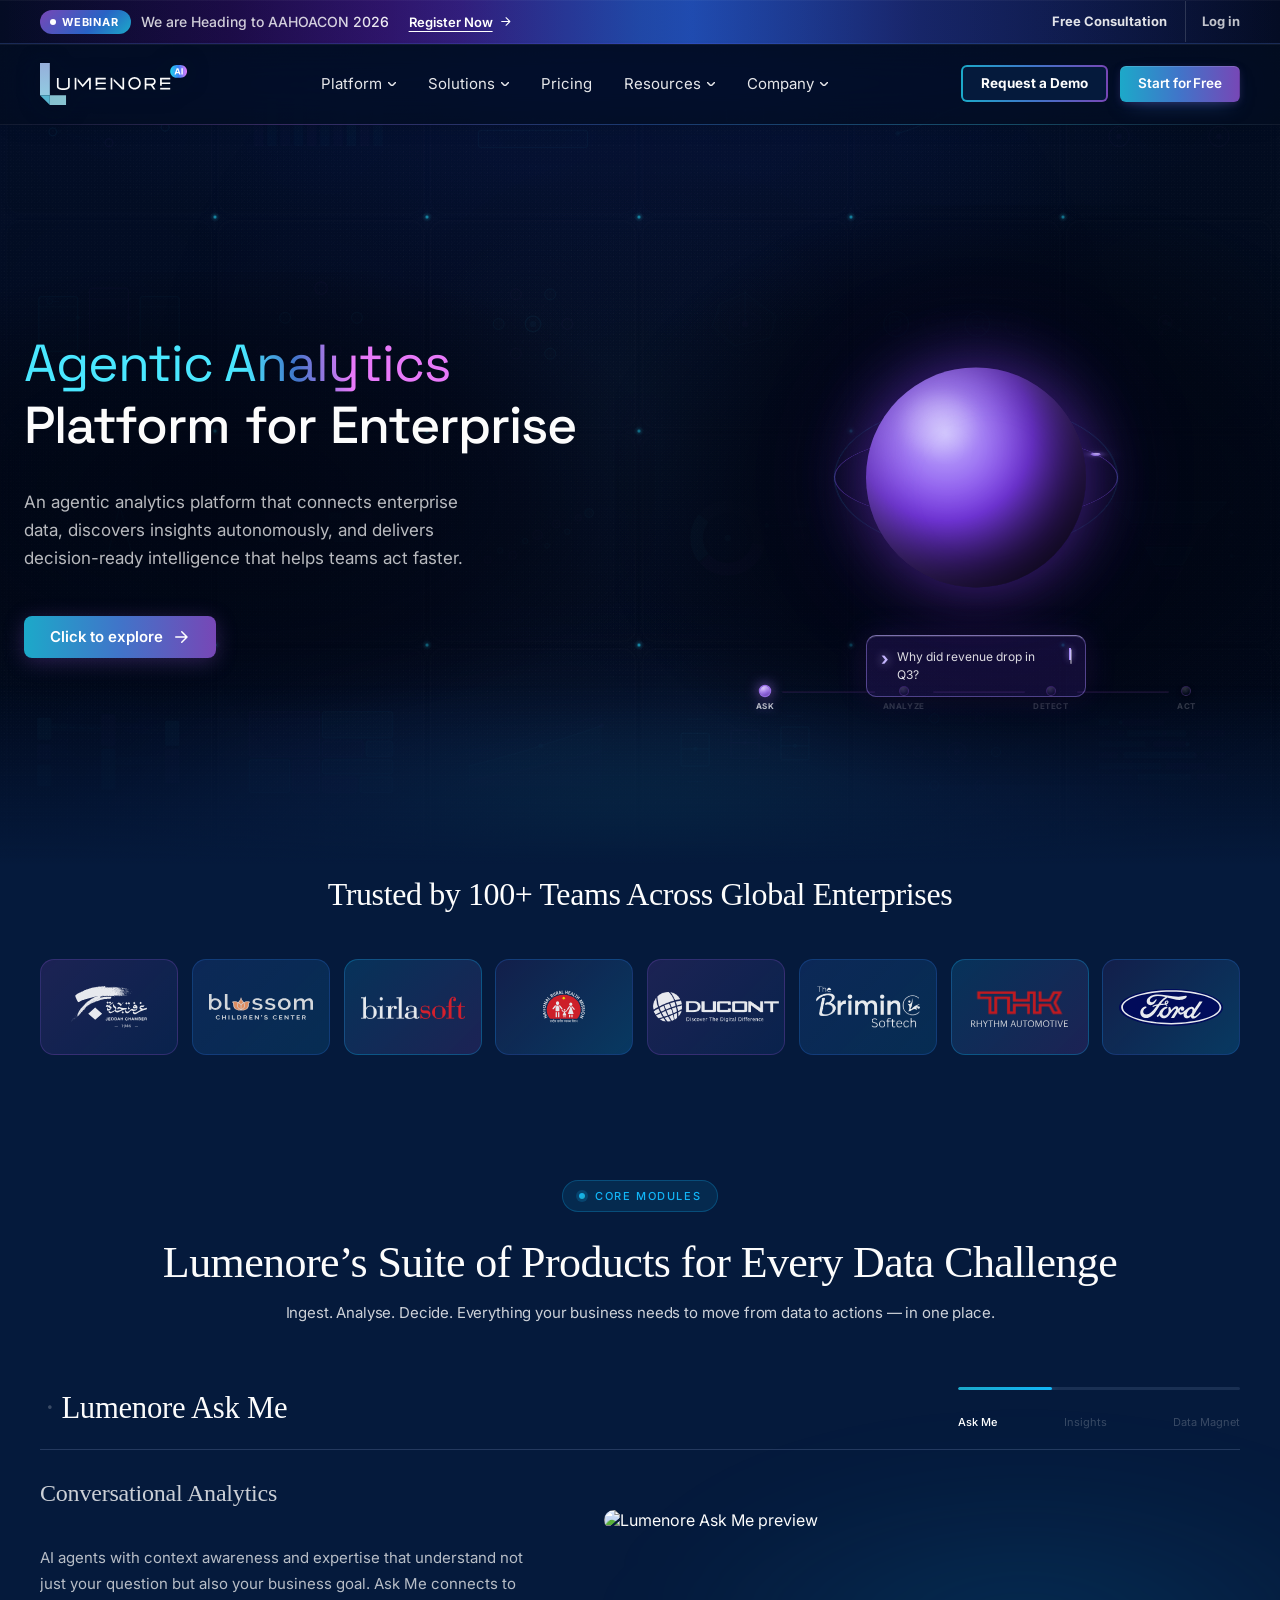
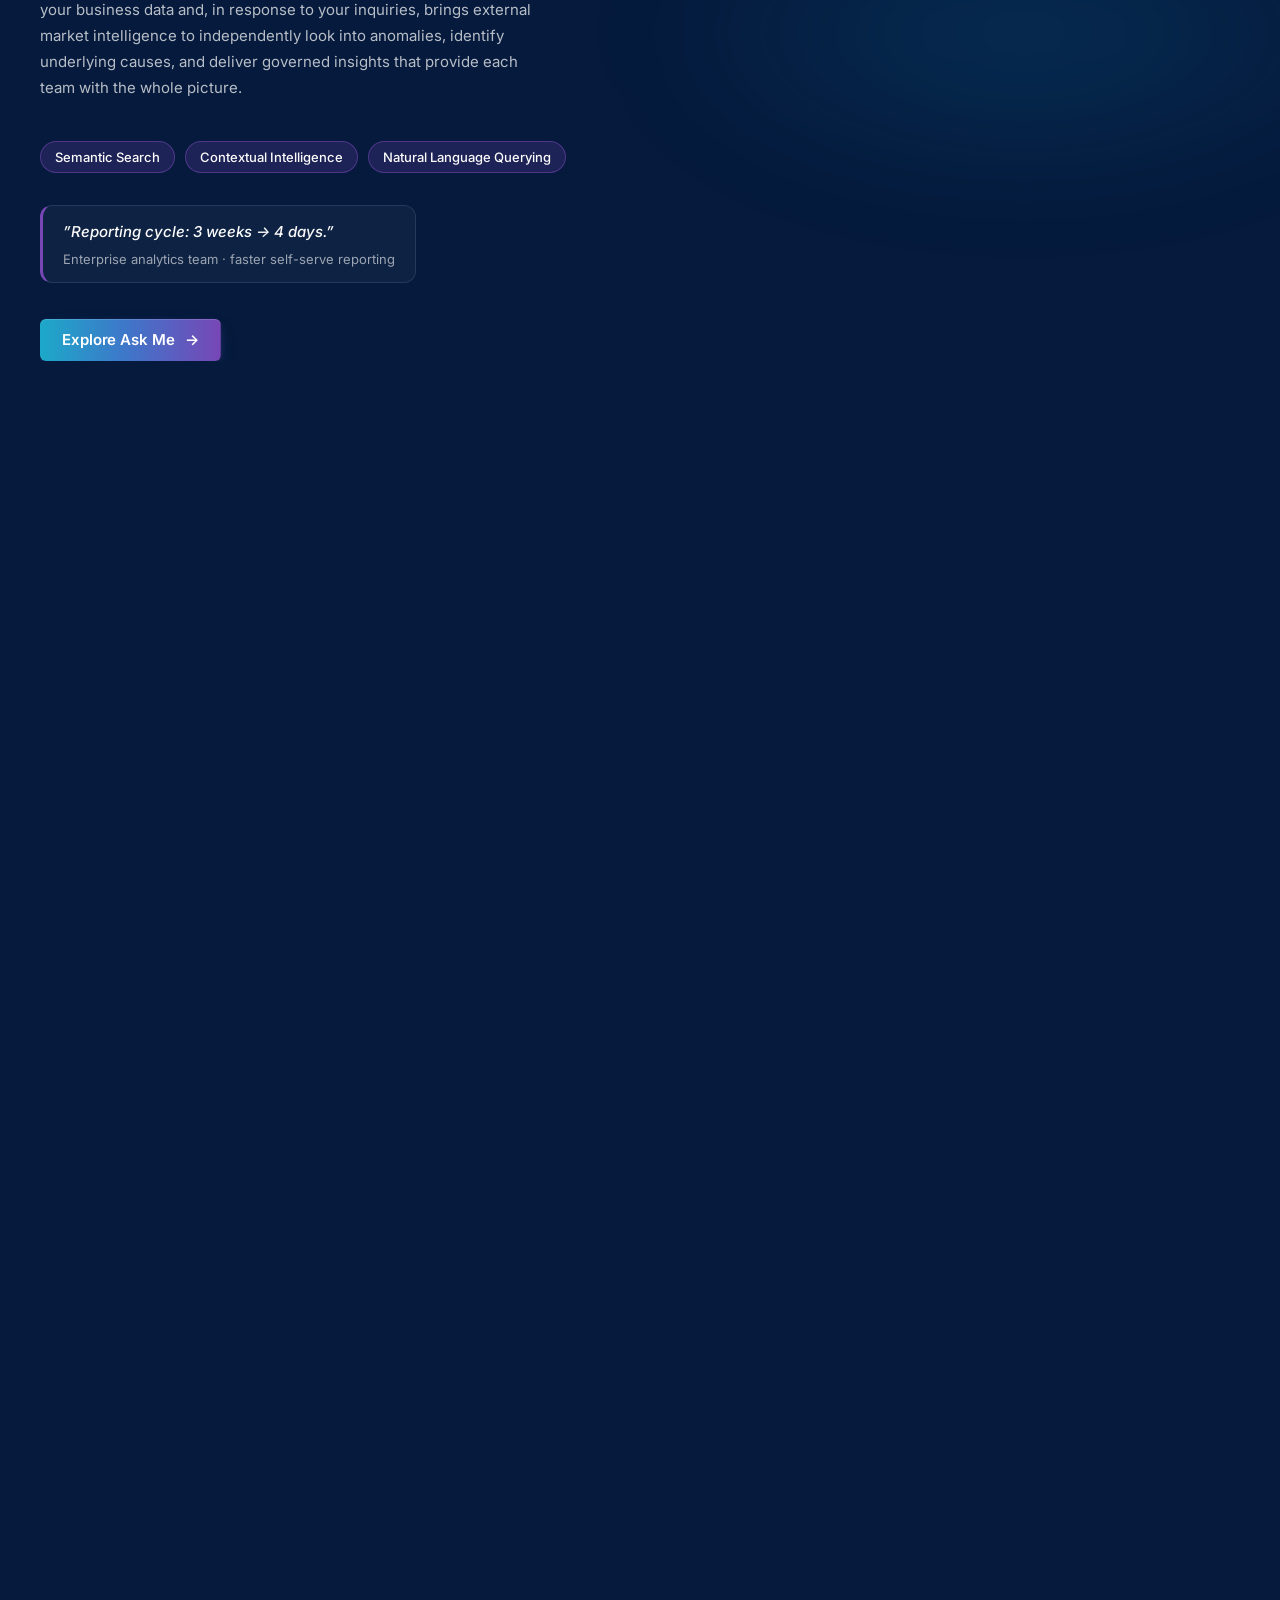
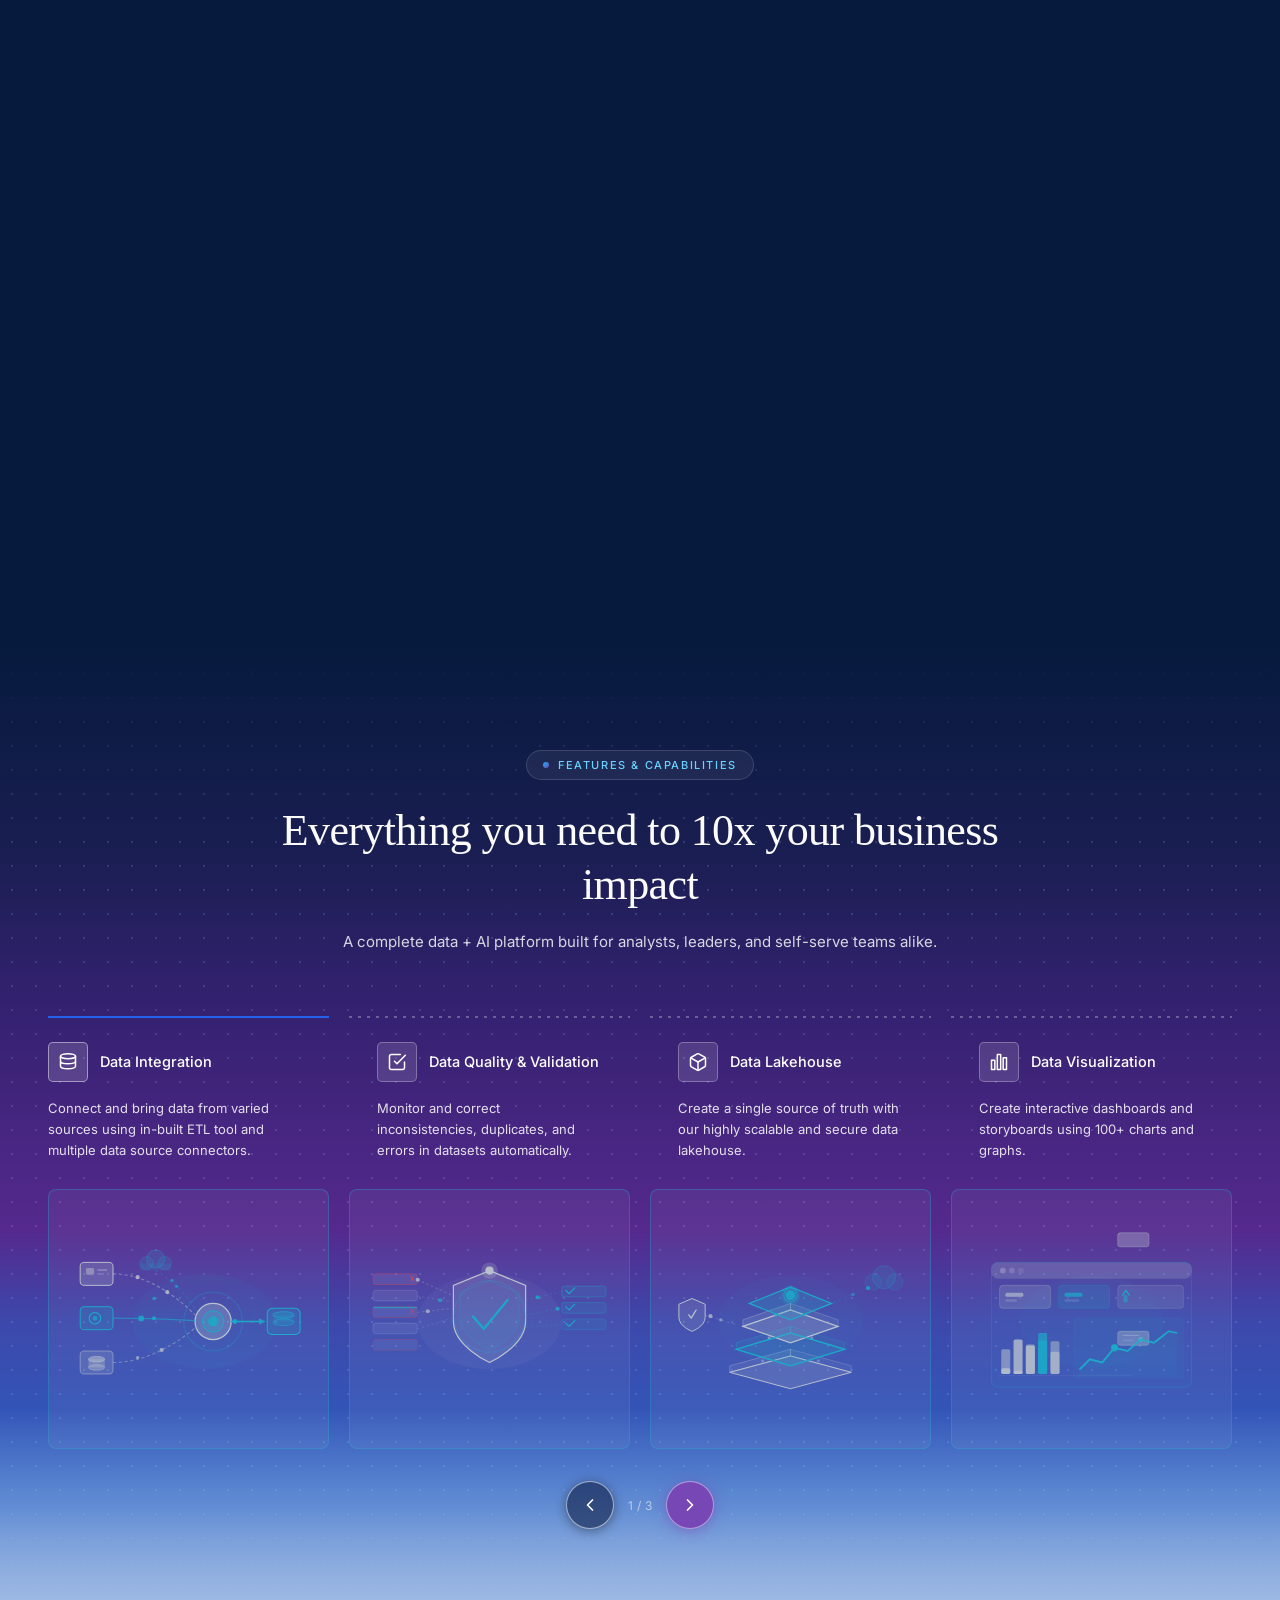
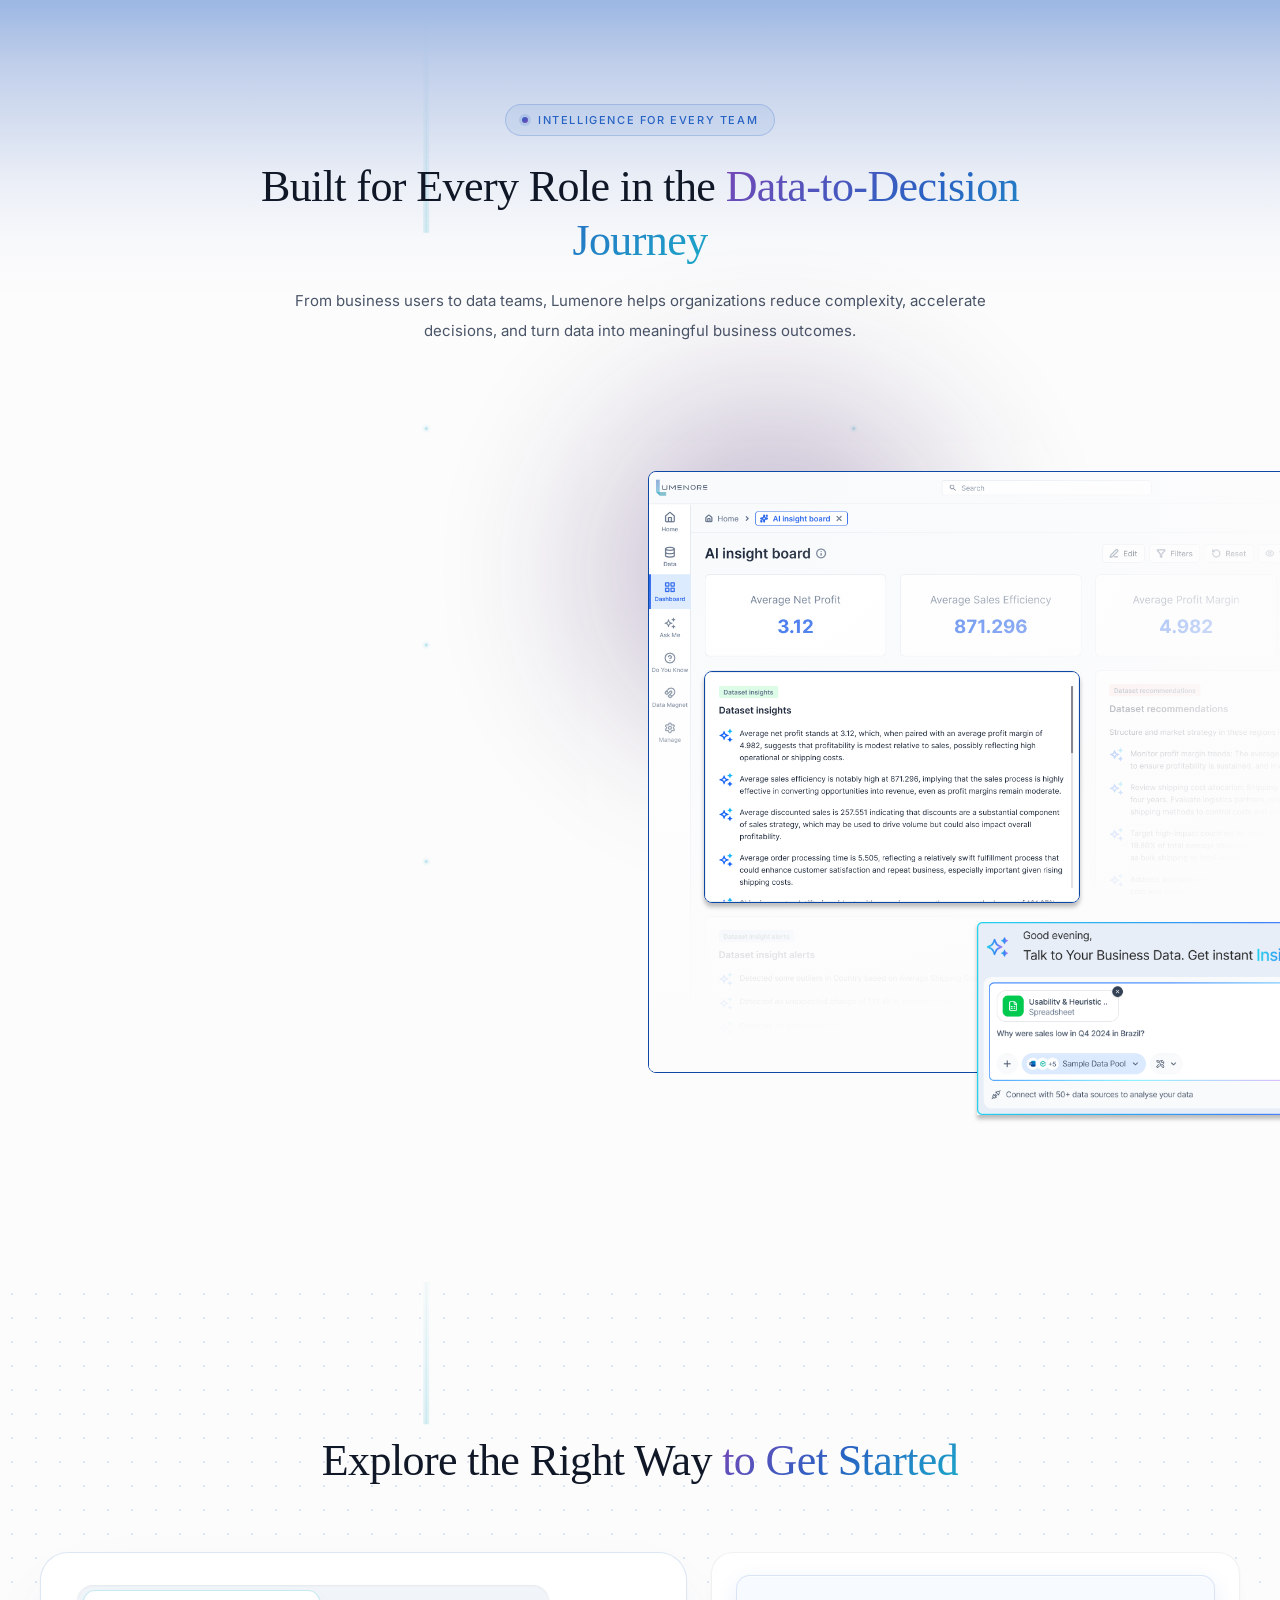
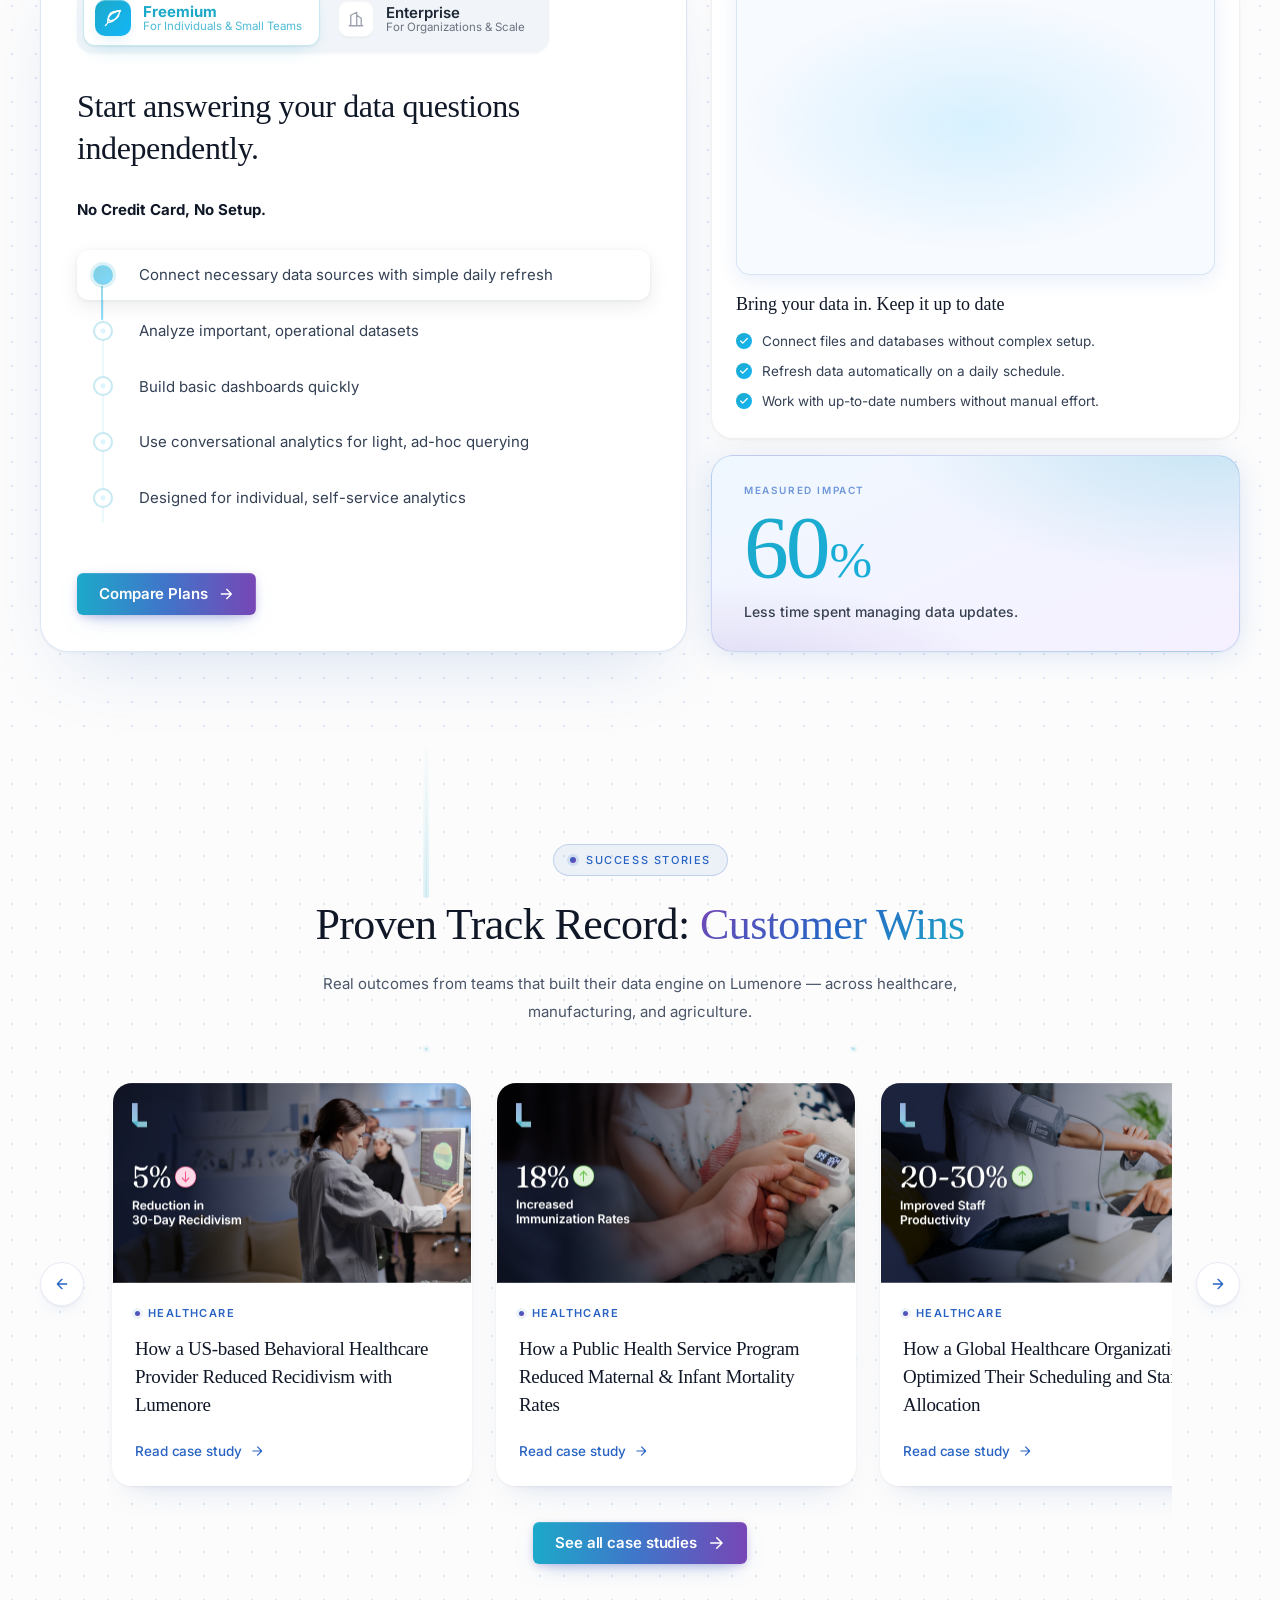
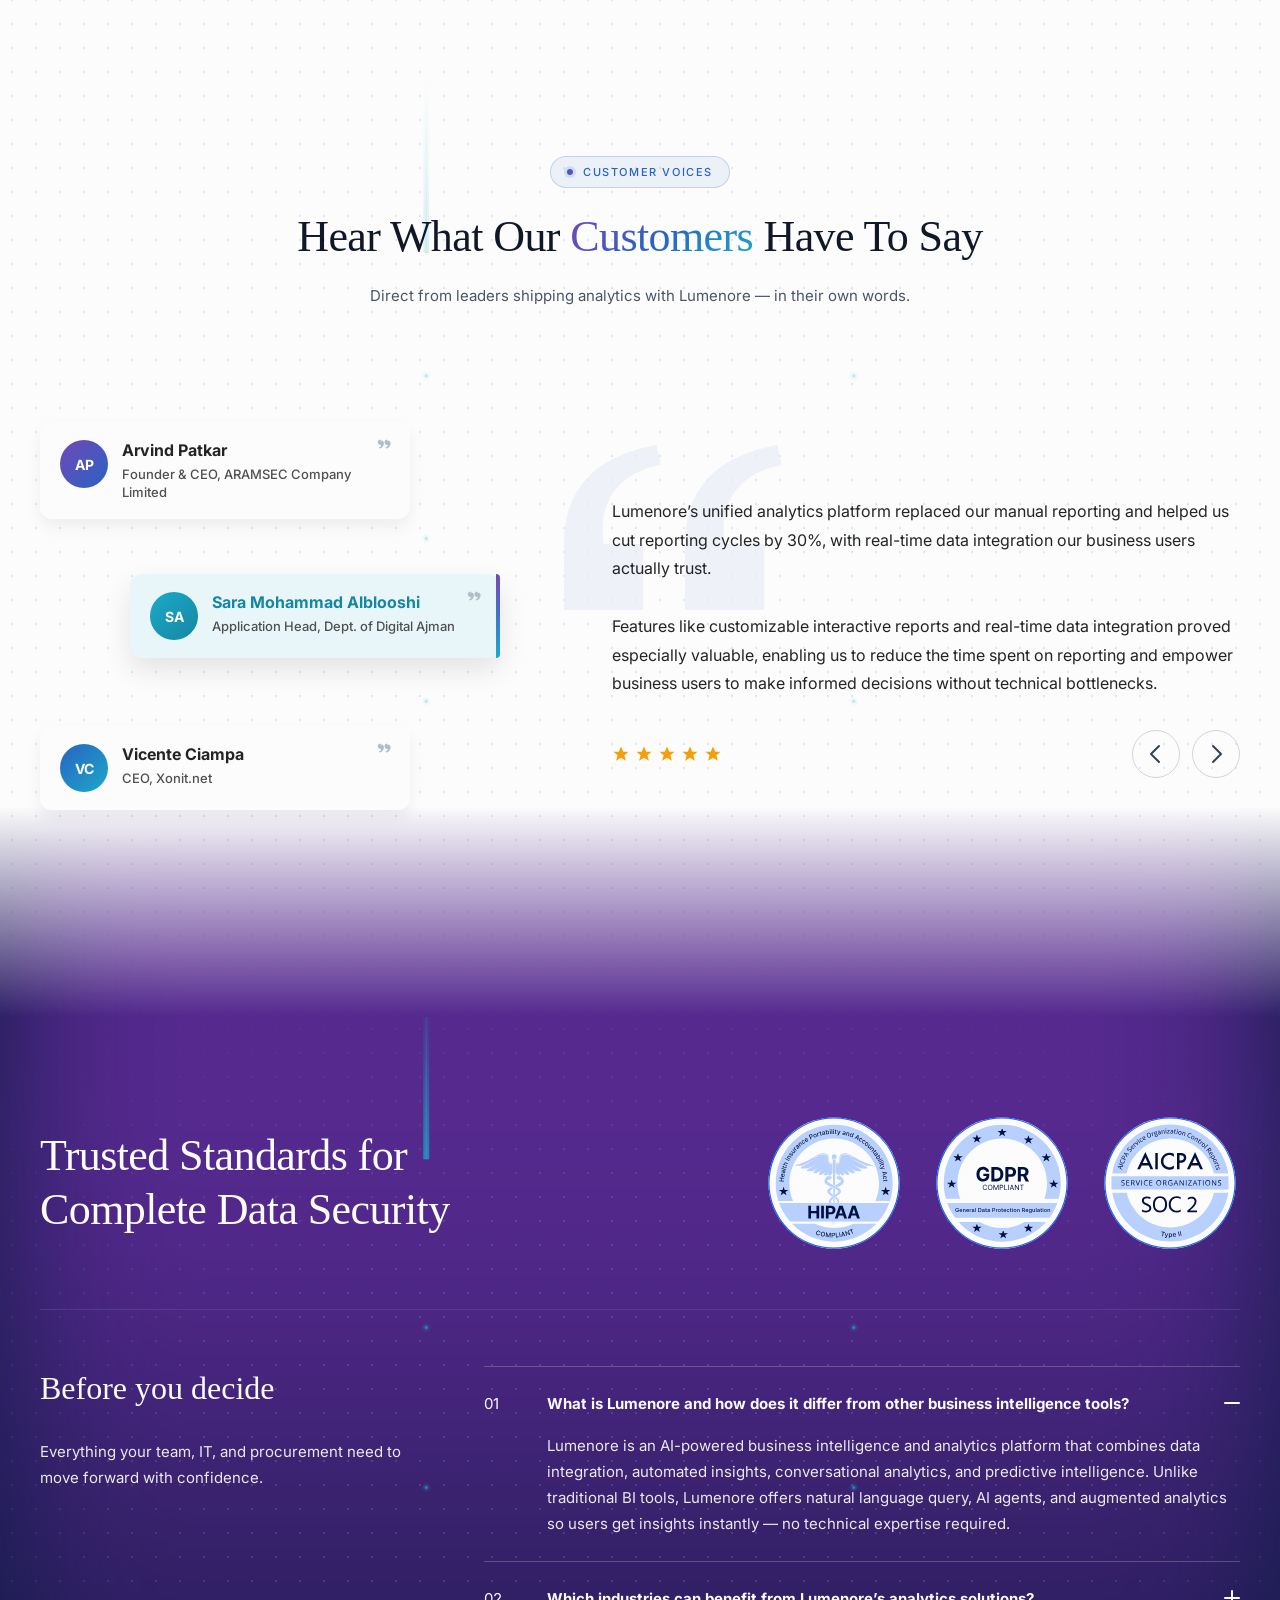
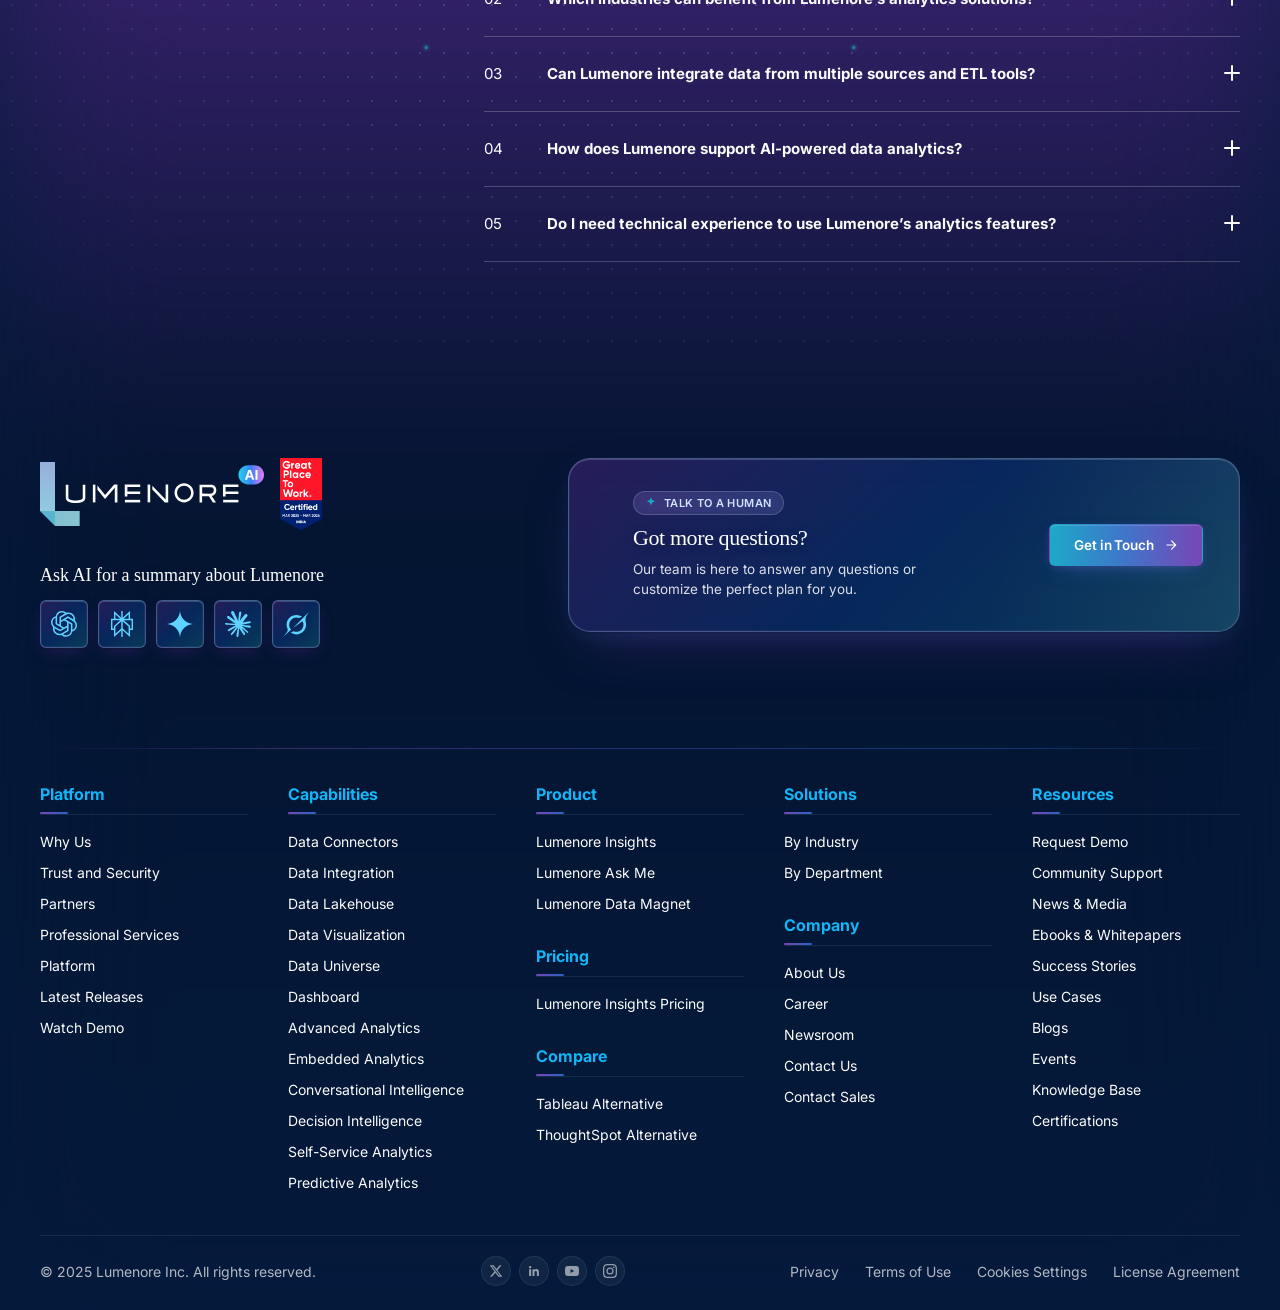
==== commit caf41e91: "Merge all page CSS into hero-bg-concept.css, single local stylesheet Inlined index.css, home.css, ho" ====
--- a/hero-bg-concept.html
+++ b/hero-bg-concept.html
@@ -10,10 +10,6 @@
     <script src="assets/images/Json/Askme-animation-1-.js"></script>
     <script src="assets/images/Json/Dashboard-Animation-1.js"></script>
     <script src="assets/images/Json/Data-Magnet_Animation-1.js"></script>
-    <link href="assets/css/v2o/index.css?v=3" rel="stylesheet">
-    <link href="assets/css/v2o/home.css" rel="stylesheet">
-    <link href="assets/css/v2o/homepage.css" rel="stylesheet">
-    <link href="assets/css/v2o/features-capabilities.css" rel="stylesheet">
 
     <link href="assets/css/v2o/hero-bg-concept.css?v=2" rel="stylesheet">
 </head>
--- a/assets/css/v2o/hero-bg-concept.css
+++ b/assets/css/v2o/hero-bg-concept.css
@@ -1,3 +1,11664 @@
+/* ────────────────────────────────────────────────────────────
+   index.css
+──────────────────────────────────────────────────────────── */
+
+/* ===========================================================
+ * Lumenore — Homepage v2 (Figma: 994-29782)
+ * Built on the same architecture as v2o/home.css. Token names
+ * mirror the existing Figma-export pattern (var(--Name, #hex)),
+ * values come from the Lumenore-New design variables.
+ * ----------------------------------------------------------- */
+
+:root{
+    /* ---- Royal Blue ramp ---- */
+    --Royal-Blue-Blue-50:  #e7eef8;
+    --Royal-Blue-Blue-150: #b8d0fd;
+    --Royal-Blue-Blue-200: #9fbae4;
+    --Royal-Blue-Blue-350: #5886d0;
+    --Royal-Blue-Blue-400: #4075c9;
+    --Royal-Blue-Blue-450: #2863c3;
+    --Royal-Blue-Blue-500: #0e48a5;
+    --Royal-Blue-Blue-550: #0c3b87;
+    --Royal-Blue-Blue-600: #0a3578;
+    --Royal-Blue-Blue-750: #07214b;
+    --Royal-Blue-Blue-850: #051A3C;
+    --Royal-Blue-Blue-900: #051A3C;
+
+    --Penn-Blue:        #001040;
+    --Absolute-Black:   #212121;
+    --Base-White:       #fcfcfc;
+
+    /* ---- Violet ramp ---- */
+    --Violet-Violet-50:  #f0ebf7;
+    --Violet-Violet-250: #b499d7;
+    --Violet-Violet-450: #7747b6;
+    --Violet-Violet-500: #55298e;
+    --Violet-Violet-550: #4d2580;
+
+    /* ---- Sky Blue / Turquoise ---- */
+    --SkyBlue-SkyBlue-50:    #e7f8fe;
+    --SkyBlue-SkyBlue-500:   #12b6f8;
+    --Turquoise-SkyBlue-50:  #e8f6fa;
+    --Turquoise-SkyBlue-500: #1ca9c9;
+
+    /* ---- Neutrals ---- */
+    --Grey-Grey-100: #fbfbfb;
+    --Grey-Grey-200: #f7f7f7;
+    --Grey-Grey-600: #bbbbbb;
+    --Grey-Grey-700: #8c8c8c;
+    --Grey-Grey-800: #5e5e5e;
+    --Grey-Grey-900: #2f2f2f;
+    --Map-Grey:      #eaeaea;
+
+    --blueGray-50:  #F8FAFC;
+    --blueGray-200: #E2E8F0;
+    --blueGray-400: #94A3B8;
+    --blueGray-500: #64748B;
+    --blueGray-600: #475569;
+    --blueGray-700: #334155;
+
+    /* Cool greys used in dashboard mock */
+    --cool-101828: #101828;
+    --cool-99a1af: #99a1af;
+    --cool-6a7282: #6a7282;
+    --cool-e5e7eb: #e5e7eb;
+    --cool-f9fafb: #f9fafb;
+    --cool-d1d5dc: #d1d5dc;
+
+    /* ---- Gradients (exact Figma) ---- */
+    --AI-Agents-Text: linear-gradient(83.02deg, #4AE7FF 51.42%, #4075C9 63.25%, #E879F9 76.03%);
+    --Search-Glow:    linear-gradient(86.83deg, #22d3ee 0.77%, #3b82f6 50%, #e879f9 99.23%);
+    --Explore-Button: linear-gradient(270deg, #7747b6 0%, #4075c9 50.7%, #1ca9c9 100%);
+    --Compare-Button: linear-gradient(270deg, #7747b6 0%, #4075c9 50.7%, #1ca9c9 100%);
+    --Tab-Bar-Bg:     linear-gradient(165.59deg, #ffffff 2.41%, #eef4ff 100.51%);
+    --Active-Tab-Bg:  linear-gradient(157.45deg, #e9eff8 2.41%, #d9e3f5 100.51%);
+
+    /* ---- Effects ---- */
+    --Card-Shadow:        0 4px 14px 0 rgba(0, 0, 0, 0.25);
+    --Card-Shadow-Soft:   0 2px 6px rgba(0, 0, 0, 0.08);
+    --Tab-Active-Shadow:  0 10px 15px 0 rgba(0,0,0,.1), 0 4px 6px 0 rgba(0,0,0,.1);
+    --Dash-Card-Shadow:   0 20px 25px -5px rgba(16,24,40,.05), 0 8px 10px -6px rgba(16,24,40,.05);
+}
+
+/* ===========================================================
+ * Base reset + typography
+ * ----------------------------------------------------------- */
+*, *::before, *::after { box-sizing: border-box; }
+/* overflow-x: clip (not hidden) — clips horizontal overflow WITHOUT
+   promoting html/body to a scroll container. Critical for
+   .products-sticky (position: sticky), which silently breaks if
+   html/body becomes the scroll container (overflow-x: hidden makes
+   overflow-y compute to auto). `clip` does not alter overflow-y. */
+html{ overflow-x: clip; }
+body{
+    margin: 0;
+    padding: 0;
+    overflow-x: clip;
+    font-family: 'Inter', sans-serif;
+    color: var(--Base-White, #fcfcfc);
+    -webkit-font-smoothing: antialiased;
+    -moz-osx-font-smoothing: grayscale;
+    position: relative;
+    /* Figma full-page background — navy at top, violet glow at bottom.
+       Bottom matches Rectangle 1265: violet-500 #55298e → #031430 → #051A3C */
+    background-color: var(--Royal-Blue-Blue-900, #051A3C);
+    background-image:
+        /* Center-top cyan glow (matches hero's mix-blend-plus-lighter ellipse) */
+        radial-gradient(ellipse 1000px 520px at 50% 240px,
+            rgba(28, 169, 201, .16) 0%,
+            rgba(40, 99, 195, .08) 42%,
+            transparent 72%),
+        /* Upper-left fuchsia hint */
+        radial-gradient(ellipse 700px 600px at 16% 6%,
+            rgba(232, 121, 249, .05) 0%,
+            transparent 62%),
+        /* Upper-right blue hint */
+        radial-gradient(ellipse 800px 700px at 84% 5%,
+            rgba(64, 117, 201, .07) 0%,
+            transparent 62%),
+        /* Bottom violet glow (trust + CTA + footer block) */
+        radial-gradient(ellipse 1500px 1100px at 50% 86%,
+            rgba(85, 41, 142, .55) 0%,
+            rgba(85, 41, 142, .22) 34%,
+            transparent 62%),
+        /* Main vertical depth gradient through the full page */
+        linear-gradient(180deg,
+            var(--Royal-Blue-Blue-900, #051A3C) 0%,
+            var(--Royal-Blue-Blue-850, #051A3C) 7%,
+            var(--Royal-Blue-Blue-900, #051A3C) 46%,
+            var(--Royal-Blue-Blue-900, #051A3C) 74%,
+            var(--Royal-Blue-Blue-850, #051A3C) 88%,
+            #051A3C 100%);
+}
+/* Unified page-wide grain texture overlay (matches Figma "grain" frames at 6% opacity) */
+body::before{
+    content: "";
+    position: fixed;
+    inset: 0;
+    background-image:
+        radial-gradient(rgba(255, 255, 255, .035) 1px, transparent 1px),
+        radial-gradient(rgba(255, 255, 255, .025) 1px, transparent 1px);
+    background-size: 3px 3px, 7px 7px;
+    background-position: 0 0, 1px 2px;
+    pointer-events: none;
+    z-index: 1;
+    opacity: .65;
+}
+h1, h2, h3, h4{
+    font-family: 'Fraunces', serif;
+    font-weight: 300;
+    color: var(--cool-101828, #101828);
+    margin: 0;
+    font-variation-settings: 'SOFT' 0, 'WONK' 1;
+}
+h5, h6, p, a, li, button, input{
+    font-family: 'Inter', sans-serif;
+    margin: 0;
+}
+ul{ margin: 0; padding: 0; list-style: none; }
+img{ max-width: 100%; }
+a{ color: inherit; text-decoration: none; }
+
+.container{
+    width: 100%;
+    max-width: 1500px;
+    margin: 0 auto;
+    padding: 0 32px;
+}
+
+/* ===========================================================
+ * Site header — hello bar + nav bar (Figma 994:29783)
+ * ----------------------------------------------------------- */
+.site-top{
+    position: relative;
+    z-index: 20;
+    border-bottom: 1px solid rgba(252, 252, 252, .2);
+}
+
+/* ── Hello bar ────────────────────────────────────────────── */
+.hello-bar{
+    background: var(--Royal-Blue-Blue-750, #07214b);
+    border-bottom: 1px solid rgba(252, 252, 252, .2);
+    padding: 10px 48px 11px;
+    display: flex;
+    align-items: center;
+    gap: 10px;
+}
+.hello-bar .hello-left{
+    flex: 1;
+    display: flex;
+    align-items: center;
+    gap: 20px;
+    min-width: 0;
+}
+.hello-bar .hello-badge{
+    background: var(--Base-White, #fcfcfc);
+    color: var(--Royal-Blue-Blue-500, #0e48a5);
+    font-family: 'Inter', sans-serif;
+    font-weight: 700;
+    font-size: 14px;
+    line-height: 16px;
+    padding: 4px 10px;
+    border-radius: 4px;
+    white-space: nowrap;
+}
+.hello-bar .hello-message{
+    color: rgba(255, 255, 255, .8);
+    font-family: 'Inter', sans-serif;
+    font-weight: 400;
+    font-size: 14px;
+    line-height: 16px;
+    white-space: nowrap;
+}
+.hello-bar .hello-cta{
+    display: inline-flex;
+    align-items: center;
+    gap: 6px;
+    color: var(--Base-White, #fcfcfc);
+    font-family: 'Inter', sans-serif;
+    font-size: 14px;
+    line-height: 16px;
+    text-decoration: underline;
+    text-underline-position: from-font;
+    text-decoration-thickness: 1px;
+    white-space: nowrap;
+}
+.hello-bar .hello-cta:hover{ color: var(--SkyBlue-SkyBlue-500, #12b6f8); }
+.hello-bar .hello-cta svg{ width: 14px; height: 14px; }
+.hello-bar .hello-login{
+    color: rgba(255, 255, 255, .9);
+    font-family: 'Inter', sans-serif;
+    font-weight: 700;
+    font-size: 15px;
+    line-height: 25px;
+    padding: 8px 0 8px 16px;
+    margin-left: 8px;
+    border-left: 1px solid rgba(255, 255, 255, .18);
+    white-space: nowrap;
+}
+.hello-bar .hello-login:hover{ color: var(--SkyBlue-SkyBlue-500, #12b6f8); }
+.hello-bar .hello-consult{
+    color: rgba(255, 255, 255, .9);
+    font-family: 'Inter', sans-serif;
+    font-weight: 700;
+    font-size: 15px;
+    line-height: 25px;
+    padding: 8px 0;
+    white-space: nowrap;
+}
+.hello-bar .hello-consult:hover{ color: var(--SkyBlue-SkyBlue-500, #12b6f8); }
+
+/* ── Main nav bar ─────────────────────────────────────────── */
+.site-header{
+    position: relative;
+    z-index: 20;
+    background: var(--Royal-Blue-Blue-900, #051A3C);
+    border-bottom: 1px solid rgba(255, 255, 255, .1);
+    height: 81px;
+    padding: 20px 48px 21px;
+    display: flex;
+    align-items: center;
+    justify-content: space-between;
+    gap: 24px;
+}
+
+/* Logo: L + UMENORE wordmark + AI superscript */
+.site-header .brand-mark{
+    display: inline-flex;
+    align-items: center;
+    height: 44px;
+    color: var(--Base-White, #fcfcfc);
+    text-decoration: none;
+}
+.site-header .brand-mark .brand-l{
+    font-family: 'Fraunces', serif;
+    font-weight: 500;
+    font-size: 30px;
+    line-height: 30px;
+    color: var(--SkyBlue-SkyBlue-500, #12b6f8);
+    margin-right: 2px;
+}
+.site-header .brand-mark .brand-word{
+    font-family: 'Fraunces', serif;
+    font-weight: 400;
+    font-size: 17px;
+    letter-spacing: .12em;
+    color: var(--Base-White, #fcfcfc);
+    position: relative;
+    top: 2px;
+}
+.site-header .brand-mark .brand-ai{
+    font-family: 'Inter', sans-serif;
+    font-weight: 700;
+    font-size: 10px;
+    line-height: 1;
+    color: var(--SkyBlue-SkyBlue-500, #12b6f8);
+    margin-left: 4px;
+    align-self: flex-start;
+    margin-top: 2px;
+}
+
+/* Nav links with dropdown arrows */
+.site-header .nav-links{
+    display: flex;
+    gap: 32px;
+    align-items: center;
+}
+.site-header .nav-links > li > a{
+    display: inline-flex;
+    align-items: center;
+    gap: 6px;
+    color: rgba(255, 255, 255, .9);
+    font-family: 'Inter', sans-serif;
+    font-weight: 400;
+    font-size: 15px;
+    line-height: 26px;
+    white-space: nowrap;
+    cursor: pointer;
+}
+.site-header .nav-links > li > a:hover{ color: var(--SkyBlue-SkyBlue-500, #12b6f8); }
+.site-header .nav-links > li > a .caret{
+    width: 8px;
+    height: 4px;
+    flex: 0 0 8px;
+}
+.site-header .nav-links > li > a .nav-ai-icon{
+    width: 15px;
+    height: 14px;
+    flex: 0 0 15px;
+}
+
+/* Header CTA buttons */
+.site-header .nav-actions{
+    display: flex;
+    align-items: center;
+    gap: 12px;
+}
+.site-header .btn-demo{
+    background:
+        linear-gradient(var(--Royal-Blue-Blue-900, #051A3C), var(--Royal-Blue-Blue-900, #051A3C)) padding-box,
+        var(--Explore-Button) border-box;
+    border: 2px solid transparent;
+    color: var(--Base-White, #fcfcfc);
+    font-family: 'Inter', sans-serif;
+    font-weight: 700;
+    font-size: 13.5px;
+    line-height: 1.2;
+    padding: 8px 18px;
+    border-radius: 6px;
+    cursor: pointer;
+    transition:
+        transform .22s cubic-bezier(.22, .61, .36, 1),
+        box-shadow .22s cubic-bezier(.22, .61, .36, 1),
+        background .22s ease;
+    white-space: nowrap;
+}
+.site-header .btn-demo:hover{
+    background:
+        linear-gradient(rgba(255,255,255,.07), rgba(255,255,255,.07)) padding-box,
+        var(--Explore-Button) border-box;
+    transform: translateY(-1px);
+    box-shadow:
+        0 8px 24px -8px rgba(64, 117, 201, .55),
+        0 2px 10px -2px rgba(119, 71, 182, .4);
+}
+.site-header .btn-start{
+    background: var(--Explore-Button);
+    color: var(--Base-White, #fcfcfc);
+    font-family: 'Inter', sans-serif;
+    font-weight: 700;
+    font-size: 15px;
+    line-height: 25px;
+    padding: 8px 16px;
+    border-radius: 8px;
+    border: none;
+    cursor: pointer;
+    white-space: nowrap;
+    transition: filter .25s ease;
+}
+.site-header .btn-start:hover{ filter: brightness(1.1); }
+
+/* ===========================================================
+ * Section: Hero (Figma 994:29786)
+ * ----------------------------------------------------------- */
+.hero-section{
+    position: relative;
+    background: var(--Royal-Blue-Blue-900, #051A3C);
+    overflow: hidden;
+    min-height: 790px;
+    padding: 115px 0 120px;
+    text-align: center;
+    color: var(--Base-White, #fcfcfc);
+}
+/* Curved arc graphic */
+.hero-section .hero-arc{
+    position: absolute;
+    left: 50%;
+    top: 540px;
+    transform: translateX(-50%);
+    width: 140%;
+    height: 480px;
+    border-radius: 50% 50% 0 0 / 100% 100% 0 0;
+    background: transparent;
+    box-shadow: 0 -2px 0 0 rgba(159, 186, 228, .35);
+    filter: blur(0.5px);
+    pointer-events: none;
+}
+/* Lighter inner arc */
+.hero-section .hero-arc::after{
+    content: "";
+    position: absolute;
+    inset: 14px 0 0 0;
+    border-radius: inherit;
+    box-shadow: 0 -1px 0 0 rgba(40, 99, 195, .5);
+}
+/* Cyan central glow */
+.hero-section .hero-glow{
+    position: absolute;
+    left: 50%;
+    top: 720px;
+    transform: translate(-50%, -50%);
+    width: 1100px;
+    height: 380px;
+    background: radial-gradient(50% 50% at 50% 50%, rgba(28, 169, 201, .35) 0%, rgba(40, 99, 195, .15) 60%, transparent 100%);
+    filter: blur(40px);
+    pointer-events: none;
+    mix-blend-mode: plus-lighter;
+}
+/* Grain overlay (top→bottom fade) */
+.hero-section .hero-grain{
+    position: absolute;
+    inset: 0;
+    opacity: .06;
+    background-image: linear-gradient(180deg, #0d0d12 0%, rgba(13, 13, 18, 0) 100%);
+    pointer-events: none;
+}
+.hero-section .container{
+    position: relative;
+    z-index: 2;
+    max-width: 1280px;
+}
+.hero-content{
+    max-width: 960px;
+    margin: 0 auto;
+    display: flex;
+    flex-direction: column;
+    gap: 32px;
+    align-items: center;
+}
+.hero-section h1{
+    font-size: 52px;
+    line-height: 62px;
+    color: var(--Base-White, #fcfcfc);
+    font-weight: 300;
+}
+.hero-section h1 .ai-agents-gradient{
+    background: var(--AI-Agents-Text);
+    -webkit-background-clip: text;
+            background-clip: text;
+    -webkit-text-fill-color: transparent;
+            color: transparent;
+    font-weight: 400;
+}
+.hero-section .hero-sub{
+    color: var(--Base-White, #fcfcfc);
+    font-size: 20px;
+    line-height: 30px;
+    font-weight: 400;
+    max-width: 760px;
+    margin: 0 auto;
+}
+
+/* Hero search ── two layers: outer glass + inner cyan-bordered box */
+.hero-search-wrap{
+    position: relative;
+    width: 800px;
+    max-width: 100%;
+    margin: 0 auto;
+}
+.hero-search-glow{
+    position: absolute;
+    left: 50%;
+    top: 50%;
+    transform: translate(-50%, -50%);
+    width: 652px;
+    height: 186px;
+    border-radius: 350px;
+    background: var(--Search-Glow);
+    opacity: .3;
+    filter: blur(125px);
+    pointer-events: none;
+}
+.hero-search{
+    position: relative;
+    background: rgba(255, 255, 255, .1);
+    border: 1px solid rgba(255, 255, 255, .2);
+    border-radius: 12px;
+    padding: 12px;
+    display: flex;
+    flex-direction: column;
+    gap: 8px;
+    /* Motion DNA mirroring .scene-card.sc-1 from the persona section:
+       ① transform → mouse parallax (CSS-var driven by JS wireParallax on
+          #heroSearchWrap), composed at slightly damped amplitudes since
+          this card is larger than the persona scene-card.
+       ② translate (independent property) → idle ±8px Y-float, 6.5s
+          ease-in-out alternate loop (heroFloat).
+       ③ scale (independent property) → reserved for hover lift.
+       Three properties stay separate so they NEVER fight each other. */
+    transform: translate3d(calc(var(--mx, 0) * 6px), calc(var(--my, 0) * 4px), 0);
+    transition: transform .25s ease-out, box-shadow .4s ease;
+    animation:
+        heroSearchReveal .65s cubic-bezier(.22, .61, .36, 1) .10s backwards,
+        heroFloat 6.5s ease-in-out 1.0s infinite alternate;
+    will-change: transform, translate;
+    box-shadow:
+        0 1px 3px rgba(16, 24, 40, .06),
+        0 24px 48px -20px rgba(14, 72, 165, .22),
+        0 12px 24px -16px rgba(85, 41, 142, .10),
+        inset 0 1px 0 rgba(255, 255, 255, .12);
+}
+.hero-search-wrap:hover .hero-search{
+    scale: 1.005;
+    box-shadow:
+        0 1px 3px rgba(16, 24, 40, .08),
+        0 32px 64px -22px rgba(14, 72, 165, .32),
+        0 18px 36px -16px rgba(85, 41, 142, .18),
+        inset 0 1px 0 rgba(255, 255, 255, .18);
+}
+/* One-shot reveal — slide + scale + fade (same recipe as scReveal) */
+@keyframes heroSearchReveal{
+    from{ opacity: 0; transform: translate3d(0, 22px, 0) scale(.97); }
+    to  { opacity: 1; transform: translate3d(0, 0, 0)    scale(1); }
+}
+/* Idle Y-float using `translate` so it composes with the parallax transform.
+   Same ±8px amplitude / 6.5s cadence as .scene-card.sc-1 (scFloat1). */
+@keyframes heroFloat{
+    0%   { translate: 0 -8px; }
+    100% { translate: 0  8px; }
+}
+@media (prefers-reduced-motion: reduce){
+    .hero-search{ animation: none; transform: none; }
+    .hero-search-wrap:hover .hero-search{ scale: 1; }
+}
+.hero-search-inner{
+    background: rgba(15, 23, 42, .7);
+    border: 1.666px solid var(--Turquoise-SkyBlue-500, #1ca9c9);
+    border-radius: 8.884px;
+    padding: 13.325px 13.325px 11.104px;
+    display: flex;
+    flex-direction: column;
+    justify-content: space-between;
+    min-height: 153.241px;
+    text-align: left;
+}
+.hero-search-inner .placeholder-text{
+    font-size: 14px;
+    line-height: 1.3;
+    color: var(--blueGray-200, #E2E8F0);
+    letter-spacing: -.28px;
+    /* Reserve a baseline so the inner panel doesn't reflow as characters land */
+    min-height: 1.3em;
+}
+/* Blinking caret — pseudo element after the typed text. JS toggles
+   .is-typing on the host while characters are streaming, and a separate
+   .is-done state once typing finishes (caret keeps blinking). */
+.hero-search-inner .placeholder-text::after{
+    content: "";
+    display: inline-block;
+    width: 2px;
+    height: 1.05em;
+    margin-left: 3px;
+    vertical-align: -2px;
+    background: var(--Turquoise-SkyBlue-500, #1ca9c9);
+    border-radius: 1px;
+    animation: heroCaretBlink 1s steps(1, end) infinite;
+    opacity: 0;
+    transition: opacity .15s ease;
+}
+.hero-search-inner .placeholder-text.is-typing::after,
+.hero-search-inner .placeholder-text.is-done::after{
+    opacity: 1;
+}
+/* While actively streaming we hold the caret solid (no blink) so it
+   reads as a moving insertion point; on .is-done it returns to blink. */
+.hero-search-inner .placeholder-text.is-typing::after{
+    animation: none;
+}
+@keyframes heroCaretBlink{
+    0%, 50% { opacity: 1; }
+    50.01%, 100% { opacity: 0; }
+}
+/* Tag chip hover + active polish — matches Figma royal-blue chip (#2863c3) */
+.hero-search-tag{
+    transition:
+        background .25s cubic-bezier(.22, .61, .36, 1),
+        border-color .25s cubic-bezier(.22, .61, .36, 1),
+        color .25s ease,
+        transform .2s ease;
+}
+.hero-search-tag:hover{
+    background: rgba(255, 255, 255, .14);
+    border-color: rgba(255, 255, 255, .28);
+    color: #fff;
+}
+.hero-search-tag.is-active:hover{
+    background: var(--Royal-Blue-Blue-450, #2863c3);
+    transform: translateY(-1px);
+}
+.hero-search-tag.is-active{
+    box-shadow: 0 6px 16px -8px rgba(40, 99, 195, .55);
+}
+@media (prefers-reduced-motion: reduce){
+    .hero-search-inner .placeholder-text{ transition: none; }
+    .hero-search-inner .placeholder-text::after{ animation: none; opacity: 0; }
+    .hero-search-tag{ transition: none; }
+}
+.hero-search-inner .input-row{
+    display: flex;
+    align-items: center;
+    gap: 6.663px;
+    width: 100%;
+}
+.hero-search-inner .icon-btn{
+    width: 35.534px;
+    height: 35.534px;
+    border-radius: 200px;
+    background: var(--blueGray-700, #334155);
+    border: none;
+    color: var(--Base-White, #fcfcfc);
+    display: inline-flex;
+    align-items: center;
+    justify-content: center;
+    cursor: pointer;
+}
+.hero-search-inner .tools-btn{
+    height: 35.534px;
+    padding: 0 16px 0 12px;
+    border-radius: 50px;
+    background: var(--blueGray-700, #334155);
+    border: none;
+    color: var(--Base-White, #fcfcfc);
+    display: inline-flex;
+    align-items: center;
+    gap: 4.442px;
+    font-size: 13.33px;
+    font-weight: 400;
+    line-height: 1.3;
+    cursor: pointer;
+    letter-spacing: -.27px;
+}
+.hero-search-inner .tools-btn svg{ width: 18px; height: 18px; }
+.hero-search-inner .spacer{ flex: 1; }
+.hero-search-inner .explore-btn{
+    background: var(--Explore-Button);
+    color: var(--Base-White, #fcfcfc);
+    border: none;
+    border-radius: 8px;
+    padding: 8px 16px;
+    display: inline-flex;
+    align-items: center;
+    gap: 10px;
+    font-size: 15px;
+    font-weight: 700;
+    line-height: 25px;
+    cursor: pointer;
+}
+.hero-search-inner .explore-btn svg{ width: 18px; height: 18px; }
+
+/* Tag chips inside search card */
+.hero-search-tags{
+    display: flex;
+    gap: 10px;
+    padding: 4px 0 10px;
+}
+.hero-search-tag{
+    height: 28px;
+    padding: 6px 16px;
+    border-radius: 50px;
+    background: rgba(255, 255, 255, .08);
+    border: 1px solid var(--Grey-Grey-800, #5e5e5e);
+    color: var(--Grey-Grey-100, #fbfbfb);
+    font-size: 12px;
+    line-height: 16px;
+    font-weight: 400;
+    display: inline-flex;
+    align-items: center;
+    justify-content: center;
+    cursor: pointer;
+}
+.hero-search-tag.is-active{
+    background: var(--Royal-Blue-Blue-450, #2863c3);
+    border-color: transparent;
+    color: var(--Base-White, #fcfcfc);
+}
+
+/* Footer of hero search: 100+ sources + overlap icons */
+.hero-search-footer{
+    display: flex;
+    align-items: center;
+    justify-content: space-between;
+    padding: 0 2.221px;
+}
+.hero-search-footer .src-label{
+    display: inline-flex;
+    align-items: center;
+    gap: 6.663px;
+    font-size: 13.325px;
+    line-height: 1.3;
+    color: var(--Base-White, #fcfcfc);
+    letter-spacing: -.27px;
+}
+.hero-search-footer .src-label svg{ width: 20px; height: 20px; }
+.hero-search-footer .src-stack{
+    display: flex;
+    align-items: center;
+}
+.hero-search-footer .src-stack .src-bubble{
+    width: 28.872px;
+    height: 28.872px;
+    border-radius: 80.199px;
+    background: var(--blueGray-600, #475569);
+    border: 0.802px solid var(--blueGray-400, #94A3B8);
+    display: inline-flex;
+    align-items: center;
+    justify-content: center;
+    margin-right: -4.812px;
+    color: var(--Base-White, #fcfcfc);
+    font-size: 9px;
+    font-weight: 600;
+    overflow: hidden;
+}
+.hero-search-footer .src-stack .src-bubble:last-child{ margin-right: 0; }
+.hero-search-footer .src-stack .src-bubble svg{ width: 16px; height: 16px; }
+
+/* ===========================================================
+ * Section: Trusted / Logos (dark, matches page background)
+ * ----------------------------------------------------------- */
+.trusted-section{
+    background: #051A3C;
+    padding: 65px 0;
+    text-align: center;
+    position: relative;
+    z-index: 2;
+}
+.trusted-section h2{
+    /* Canonical sitewide H2 — Fraunces 300 / 44px / 54px / -0.6px tracking.
+       Same scale used by features/personas/pricing/success/testimonial. */
+    font-family: 'Fraunces', serif;
+    font-weight: 300;
+    font-size: 44px;
+    line-height: 54px;
+    letter-spacing: -.6px;
+    color: var(--Base-White, #fcfcfc);
+    text-align: center;
+    margin: 0 auto 50px;
+    max-width: 920px;
+}
+.logo-slider{
+    overflow: hidden;
+    position: relative;
+    white-space: nowrap;
+    width: 100%;
+}
+.logo-track{
+    display: inline-flex;
+    align-items: center;
+    animation: scroll-left 50s linear infinite;
+}
+.logo-track > div{
+    flex: 0 0 auto;
+    margin: 0 56px;
+    display: flex;
+    align-items: center;
+    justify-content: center;
+}
+.logo-track img{
+    max-height: 52px;
+    max-width: 180px;
+    height: auto;
+    width: auto;
+    object-fit: contain;
+    vertical-align: middle;
+    opacity: 1;
+}
+@keyframes scroll-left{
+    from { transform: translateX(0); }
+    to   { transform: translateX(-50%); }
+}
+
+/* ===========================================================
+ * Section: Products — tabbed (Figma 994:29832)
+ * ----------------------------------------------------------- */
+.section-products{
+    /* Solid at top, fades transparent at bottom so features gradient bleeds through */
+    background: linear-gradient(180deg,
+        #051A3C 0%,
+        #051A3C 65%,
+        transparent 100%);
+    /* Scroll track — the inner .products-sticky pins for (height − 100vh) of
+       scrolling, split across the 3 products. 300vh ⇒ ~66vh of scroll each,
+       giving the 3rd product enough hold time before exiting. */
+    height: 300vh;
+    padding: 0;
+    position: relative;
+    z-index: 3;
+    color: var(--Base-White, #fcfcfc);
+}
+/* Centered section heading + subheading — pinned above the products (Figma 994:29829) */
+.products-intro{
+    text-align: center;
+    margin-bottom: 20px;
+}
+.products-intro .products-title{
+    /* Canonical sitewide H2 — Fraunces 300 / 44px / 54px / -0.6px tracking */
+    font-family: 'Fraunces', serif;
+    font-weight: 300;
+    font-size: 44px;
+    line-height: 54px;
+    letter-spacing: -.6px;
+    color: var(--Base-White, #fcfcfc);
+    text-align: center;
+    font-variation-settings: 'SOFT' 0, 'WONK' 1;
+    margin: 0 0 12px;
+}
+.products-intro .products-subtitle{
+    font-family: 'Inter', sans-serif;
+    font-weight: 400;
+    font-size: 15px;
+    line-height: 22px;
+    letter-spacing: -0.15px;
+    color: rgba(255, 255, 255, .8);
+    margin: 0;
+}
+
+/* Sticky pin — full-screen stage that stays fixed while the track scrolls */
+.products-sticky{
+    position: sticky;
+    top: 0;
+    height: 100vh;
+    display: flex;
+    flex-direction: column;
+    justify-content: center;
+    padding: 36px 0;
+    box-sizing: border-box;
+    overflow: visible;
+}
+.products-sticky > .container{
+    position: relative;
+    z-index: 1;
+    width: 100%;
+}
+
+/* ── Scroll progress dots ───────────────────────────────────── */
+.product-progress{
+    display: flex;
+    justify-content: center;
+    gap: 10px;
+    margin-top: 22px;
+}
+.product-progress .pp-dot{
+    width: 8px;
+    height: 8px;
+    border-radius: 50%;
+    background: rgba(252, 252, 252, .2);
+    transition: background .35s ease, width .35s ease;
+}
+.product-progress .pp-dot.is-active{
+    width: 26px;
+    border-radius: 50px;
+    background: var(--SkyBlue-SkyBlue-500, #12b6f8);
+}
+
+/* ── Header row: eyebrow + segmented product switcher ───────── */
+.section-products .products-head{
+    display: flex;
+    align-items: center;
+    justify-content: space-between;
+    gap: 24px;
+    flex-wrap: wrap;
+    margin-bottom: 28px;
+    padding-bottom: 20px;
+    border-bottom: 1px solid rgba(159, 186, 228, .15);
+}
+.section-products .ph-eyebrow{
+    font-family: 'Inter', sans-serif;
+    font-weight: 400;
+    font-size: 11px;
+    line-height: 16px;
+    letter-spacing: 1.165px;
+    text-transform: uppercase;
+    color: var(--SkyBlue-SkyBlue-500, #12b6f8);
+    margin: 0;
+}
+
+/* Segmented pill switcher (glass on dark) */
+.product-tabs{
+    display: inline-flex;
+    flex-wrap: wrap;
+    gap: 6px;
+    padding: 5px;
+    background: rgba(252, 252, 252, .06);
+    border: 1px solid rgba(159, 186, 228, .25);
+    border-radius: 50px;
+}
+.product-tab{
+    background: transparent;
+    border: none;
+    border-radius: 50px;
+    padding: 9px 20px;
+    font-family: 'Inter', sans-serif;
+    font-weight: 500;
+    font-size: 14px;
+    line-height: 1;
+    color: rgba(252, 252, 252, .55);
+    cursor: pointer;
+    white-space: nowrap;
+    transition: color .25s ease, background .25s ease, box-shadow .25s ease;
+}
+.product-tab:hover{ color: var(--Base-White, #fcfcfc); background: rgba(252,252,252,.07); }
+.product-tab.is-active{
+    background: rgba(40, 99, 195, .55);
+    color: var(--Base-White, #fcfcfc);
+    font-weight: 600;
+    box-shadow: 0 0 0 1.5px rgba(100, 149, 237, .5), 0 4px 16px rgba(40, 99, 195, .35);
+}
+
+/* ── Two-column stage ───────────────────────────────────────── */
+.product-stage{
+    display: grid;
+    grid-template-columns: 1fr 1fr;
+    gap: 56px;
+    align-items: center;
+    min-height: 0;
+}
+
+/* ── Left column: active product content ────────────────────── */
+.product-detail{
+    /* Per-product accent — overridden by variant classes below */
+    --pd-accent: var(--Violet-Violet-450, #7747b6);
+    --pd-accent-bg: rgba(119, 71, 182, .22);
+    --pd-accent-border: rgba(119, 71, 182, .55);
+
+    display: flex;
+    flex-direction: column;
+    align-items: flex-start;
+    /* Grouped vertical rhythm via per-element margins (see below) rather than a
+       single flat gap — keeps the label tight to the heading and separates the
+       body / tags / proof groups. */
+    gap: 0;
+}
+.product-detail.is-insights{
+    --pd-accent: var(--Royal-Blue-Blue-450, #2863c3);
+    --pd-accent-bg: rgba(40, 99, 195, .22);
+    --pd-accent-border: rgba(40, 99, 195, .55);
+}
+.product-detail.is-datamagnet{
+    --pd-accent: var(--Turquoise-SkyBlue-500, #1ca9c9);
+    --pd-accent-bg: rgba(28, 169, 201, .22);
+    --pd-accent-border: rgba(28, 169, 201, .55);
+}
+
+/* ── Premium switch animation (staggered slide-fade, no blink) ──
+   Each child eases in from below; outgoing content lifts away fast. */
+.product-detail > *{
+    transition: opacity .22s ease, transform .22s cubic-bezier(.22, .61, .36, 1);
+    will-change: opacity, transform;
+}
+.product-detail > *:nth-child(1){ transition-delay: 0s; }
+.product-detail > *:nth-child(2){ transition-delay: .02s; }
+.product-detail > *:nth-child(3){ transition-delay: .04s; }
+.product-detail > *:nth-child(4){ transition-delay: .06s; }
+.product-detail > *:nth-child(5){ transition-delay: .08s; }
+.product-detail > *:nth-child(6){ transition-delay: .10s; }
+/* Outgoing — quick, uniform lift + fade */
+.product-detail.is-leaving > *{
+    opacity: 0;
+    transform: translateY(-6px);
+    transition: opacity .08s ease-in, transform .08s ease-in;
+    transition-delay: 0s;
+}
+/* Incoming start state — applied instantly, then released to settle in */
+.product-detail.is-entering > *{
+    opacity: 0;
+    transform: translateY(12px);
+    transition: none;
+}
+
+.product-detail .pd-pill{
+    display: inline-flex;
+    align-items: center;
+    gap: 8px;
+    background: var(--pd-accent-bg);
+    border: 1px solid var(--pd-accent-border);
+    co lor: var(--pd-accent);
+    padding: 6px 14px;
+    border-radius: 50px;
+    font-family: 'Inter', sans-serif;
+    font-weight: 400;
+    font-size: 11px;
+    line-height: 16px;
+    letter-spacing: 1.165px;
+    text-transform: uppercase;
+    /* Uniform 34px rhythm between every block in the product-detail panel:
+       pill → h3 → paragraph → chips → quote → cta. */
+    margin-bottom: 34px;
+}
+.product-detail .pd-pill::before{
+    content: "";
+    width: 6px;
+    height: 6px;
+    border-radius: 50%;
+    background: var(--pd-accent);
+}
+.product-detail h3{
+    font-family: 'Fraunces', serif;
+    font-weight: 300;
+    font-size: 38px;
+    line-height: 46px;
+    color: var(--Base-White, #fcfcfc);
+    margin: 0 0 34px;
+   
+}
+.product-detail p{
+    font-family: 'Inter', sans-serif;
+    font-weight: 400;
+    font-size: 15px;
+    line-height: 26px;
+    color: rgba(252, 252, 252, .72);
+    margin: 0 0 34px;
+    max-width: 56ch;
+}
+.product-detail .pd-chips{
+    display: flex;
+    flex-wrap: wrap;
+    gap: 10px;
+    margin-bottom: 34px;
+}
+.product-detail .pd-chip{
+    background: var(--pd-accent-bg);
+    border: 1px solid var(--pd-accent-border);
+    color: #fcfcfc;
+    padding: 7px 14px;
+    border-radius: 50px;
+    font-family: 'Inter', sans-serif;
+    font-weight: 500;
+    font-size: 13px;
+    line-height: 16px;
+    display: inline-flex;
+    align-items: center;
+}
+/* Customer quote — glass card with brand accent rail */
+.product-detail .pd-quote{
+    margin: 0 0 34px;
+    background: rgba(252, 252, 252, .04);
+    border: 1px solid rgba(159, 186, 228, .15);
+    border-left: 3px solid var(--pd-accent);
+    border-radius: 12px;
+    padding: 14px 20px;
+    max-width: 520px;
+}
+.product-detail .pd-quote[hidden]{ display: none; }
+.product-detail .pd-quote blockquote{
+    margin: 0 0 6px;
+    font-family: 'Inter', sans-serif;
+    font-weight: 500;
+    font-style: italic;
+    font-size: 15px;
+    line-height: 24px;
+    color: var(--Base-White, #fcfcfc);
+}
+.product-detail .pd-quote figcaption{
+    font-family: 'Inter', sans-serif;
+    font-weight: 400;
+    font-size: 13px;
+    line-height: 18px;
+    color: rgba(252, 252, 252, .6);
+}
+/* Explore link — accent text + nudging arrow */
+.product-detail .pd-cta{
+    display: inline-flex;
+    align-items: center;
+    gap: 8px;
+    background: none;
+    border: none;
+    padding: 0;
+    color: var(--pd-accent);
+    font-family: 'Inter', sans-serif;
+    font-weight: 700;
+    font-size: 15px;
+    line-height: 25px;
+    text-decoration: none;
+    cursor: pointer;
+    transition: filter .25s ease;
+}
+.product-detail .pd-cta:hover{ filter: brightness(1.15); }
+.product-detail .pd-cta .pd-cta-arrow{
+    transition: transform .25s ease;
+}
+.product-detail .pd-cta:hover .pd-cta-arrow{ transform: translateX(4px); }
+
+/* ── Right column: product visual ───────────────────────────── */
+.product-visual{
+    position: relative;
+    display: flex;
+    align-items: center;
+    justify-content: center;
+    min-width: 0;
+    overflow: visible;
+}
+/* Soft accent wash behind the GIF — wide diffuse base layer */
+.product-visual::before{
+    content: "";
+    position: absolute;
+    inset: 10% 8%;
+    z-index: 0;
+    pointer-events: none;
+    background: radial-gradient(60% 60% at 50% 50%,
+        var(--pd-glow, rgba(119, 71, 182, .28)) 0%,
+        transparent 70%);
+    filter: blur(52px);
+}
+/* ── Per-product orb colors ─────────────────────────────────── */
+.product-visual{
+    --pv-orb-a: rgba(119, 71, 182, .72);
+    --pv-orb-b: rgba(85,  41, 142, .52);
+}
+.product-detail.is-insights ~ .product-visual,
+.product-stage:has(.is-insights) .product-visual{
+    --pd-glow:  rgba(40, 99, 195, .30);
+    --pv-orb-a: rgba(40, 99, 195, .72);
+    --pv-orb-b: rgba(28, 169, 201, .52);
+}
+.product-stage:has(.is-datamagnet) .product-visual{
+    --pd-glow:  rgba(28, 169, 201, .30);
+    --pv-orb-a: rgba(28, 169, 201, .72);
+    --pv-orb-b: rgba(18, 182, 248, .52);
+}
+
+/* ── Animated background orbs — centred on each side edge of the GIF ── */
+.pv-orb{
+    position: absolute;
+    border-radius: 50%;
+    filter: blur(60px);
+    pointer-events: none;
+    will-change: opacity, transform;
+    z-index: 0;
+    animation: glowBreathe 7s ease-in-out infinite alternate;
+    transition: background .55s ease;
+}
+/* Left-edge orb: centre sits on the left border, half peeks outside */
+.pv-orb-a{
+    top: 50%;
+    left: -18%;
+    width: 60%;
+    height: 80%;
+    translate: 0 -50%;
+    background: radial-gradient(circle, var(--pv-orb-a) 0%, transparent 65%);
+    transform: translate3d(calc(var(--mx, 0) * -8px), calc(var(--my, 0) * -6px), 0);
+}
+/* Right-edge orb: centre sits on the right border, half peeks outside */
+.pv-orb-b{
+    top: 50%;
+    right: -18%;
+    width: 60%;
+    height: 80%;
+    translate: 0 -50%;
+    background: radial-gradient(circle, var(--pv-orb-b) 0%, transparent 65%);
+    animation-duration: 9s;
+    animation-delay: 1.4s;
+    transform: translate3d(calc(var(--mx, 0) * 6px), calc(var(--my, 0) * 5px), 0);
+}
+.product-visual img{
+    position: relative;
+    z-index: 1;
+    display: block;
+    width: 100%;
+    height: auto;
+    max-height: 52vh;
+    object-fit: contain;
+    border-radius: 12px;
+    mix-blend-mode: lighten;
+    /* Float + mouse parallax — same pattern as persona scene cards.
+       scFloat1 uses the `translate` independent property so `transform`
+       stays free for the mouse-parallax offset. */
+    animation: scFloat1 6.5s ease-in-out 0.5s infinite alternate;
+    transform: translate3d(calc(var(--mx, 0) * 12px), calc(var(--my, 0) * 8px), 0);
+    transition: opacity .4s ease, transform .4s cubic-bezier(.22, .61, .36, 1);
+    will-change: opacity, transform, translate;
+}
+.product-visual.is-leaving img{
+    opacity: 0;
+    transform: scale(.99) translateY(-5px);
+    transition: opacity .08s ease-in, transform .08s ease-in;
+}
+.product-visual.is-entering img{
+    opacity: 0;
+    transform: scale(.99) translateY(10px);
+    transition: none;
+}
+
+/* Respect reduced-motion — fade only, no movement */
+@media (prefers-reduced-motion: reduce){
+    .product-detail > *,
+    .product-visual img{
+        transition: opacity .2s ease !important;
+        transform: none !important;
+        transition-delay: 0s !important;
+    }
+    .product-detail.is-entering > *,
+    .product-visual.is-entering img{ transform: none !important; }
+}
+
+/* ===========================================================
+ * Section: Features & Capabilities (Figma 994:29843)
+ * Horizontal-scroll of light cards on dark, fading into personas
+ * ----------------------------------------------------------- */
+.section-features{
+    position: relative;
+    padding: 120px 0 150px;
+    background: transparent;
+    z-index: 2;
+}
+/* Gradient bridge extends up into the Products section and fades in from a
+   transparent navy (matching the dark page canvas) so there's no hard edge —
+   then ramps navy → violet → royal blue → pale blue into Features. The final
+   stop is a pale brand tint (NOT pure white) so the Personas section can pick
+   up exactly that colour at its top and resolve to white inside — making the
+   whole flow look like one continuous gradient with no visible seam. */
+.section-features::before{
+    content: "";
+    position: absolute;
+    left: 0;
+    right: 0;
+    top: -220px;
+    bottom: 0;
+    /* Stops spread evenly so the bottom half ramps gently from sky-blue
+       through pale brand into the Royal-Blue-Blue-50 anchor that the
+       Personas fade picks up — no crowded band of light blue near the
+       boundary, no visible stripe. */
+    background: linear-gradient(180deg,
+        #051A3C  0%,
+        #1a1e52 24%,
+        #32216e 36%,
+        #55298e 48%,
+        #2863c5 62%,
+        #5886d0 73%,
+        #9fbae4 83%,
+        #c8d8ee 92%,
+        var(--Royal-Blue-Blue-50, #e7eef8) 100%);
+    z-index: -1;
+    pointer-events: none;
+}
+.section-features .container{
+    position: relative;
+    z-index: 1;
+}
+
+/* Premium intro — eyebrow pill (on-dark variant), Fraunces h2 with
+   gradient accent on the key phrase, muted-white sub. Matches the
+   Persona / Pricing / Success intro pattern, retuned for dark bg. */
+.features-intro{
+    text-align: center;
+    max-width: 880px;
+    margin: 0 auto 56px;
+}
+.features-eyebrow{
+    display: inline-flex;
+    align-items: center;
+    gap: 10px;
+    font-family: 'Inter', sans-serif;
+    font-weight: 500;
+    font-size: 11px;
+    line-height: 16px;
+    letter-spacing: 1.6px;
+    text-transform: uppercase;
+    color: var(--SkyBlue-SkyBlue-300, #67d3ff);
+    background: rgba(255, 255, 255, .06);
+    border: 1px solid rgba(255, 255, 255, .14);
+    padding: 7px 16px;
+    border-radius: 50px;
+    margin: 0 0 22px;
+    -webkit-backdrop-filter: blur(6px);
+            backdrop-filter: blur(6px);
+}
+.features-eyebrow .fe-dot{
+    width: 6px;
+    height: 6px;
+    border-radius: 50%;
+    background: linear-gradient(135deg, var(--SkyBlue-SkyBlue-500, #12b6f8) 0%, var(--Violet-Violet-450, #7747b6) 100%);
+    box-shadow: 0 0 0 3px rgba(18, 182, 248, .18);
+}
+.section-features h2{
+    font-family: 'Fraunces', serif;
+    font-weight: 300;
+    font-size: 44px;
+    line-height: 54px;
+    color: var(--Base-White, #fcfcfc);
+    text-align: center;
+    margin: 0 0 18px;
+    letter-spacing: -.6px;
+    max-width: none;
+  
+    
+}
+.section-features h2 .fh-accent{
+    /* Plain white — matches the rest of the heading. Italic stays for
+       typographic emphasis. The parent h2's text-shadow now applies
+       directly (no background-clip transparency to break it). */
+    color: var(--Base-White, #fcfcfc);
+    font-style: italic;
+}
+.section-features .section-sub{
+    font-family: 'inter', serif;
+    font-weight: 400;
+    font-size: 15px;
+    line-height: 28px;
+    text-align: center;
+    max-width: 680px;
+    margin: 0 auto;
+}
+
+/* ─────────────────────────────────────────────────────────────────
+   FEATURES MARQUEE — single horizontal track, RIGHT → LEFT auto-scroll.
+   All 12 feature cards live in one track. No clones — the JS handler
+   shuffles cards through the DOM as they scroll past: when a card
+   fully exits the left edge, it's appended to the end of the track
+   and the track's translateX is shifted by exactly one card-width so
+   the visual position is unchanged. Result: a true infinite loop
+   with no visible duplication of any blog. Edges fade via mask-image
+   so cards enter/exit smoothly. Hover pauses the scroll. */
+.features-marquee{
+    position: relative;
+    overflow: hidden;
+    margin: 0 -16px;
+    padding: 14px 16px 28px;
+    -webkit-mask-image: linear-gradient(90deg,
+        transparent 0%,
+        #000 7%,
+        #000 93%,
+        transparent 100%);
+            mask-image: linear-gradient(90deg,
+        transparent 0%,
+        #000 7%,
+        #000 93%,
+        transparent 100%);
+}
+.features-track{
+    display: flex;
+    gap: 24px;
+    width: max-content;
+    will-change: transform;
+}
+
+/* Feature card — light grey with violet border */
+.feature-card{
+    flex: 0 0 313px;
+    width: 313px;
+    height: 278px;
+    background: var(--Grey-Grey-200, #f7f7f7);
+    border: 1px solid var(--Violet-Violet-250, #b499d7);
+    border-radius: 8px;
+    padding: 32px 24px 24px;
+    display: flex;
+    flex-direction: column;
+    gap: 16px;
+    align-items: flex-start;
+    filter: drop-shadow(0 4px 4px rgba(0, 0, 0, .12));
+    transition: transform .25s ease, box-shadow .25s ease;
+}
+.feature-card:hover{
+    transform: translateY(-4px);
+    box-shadow: 0 8px 16px rgba(85, 41, 142, .18);
+}
+.feature-card .fc-icon{
+    width: 52px;
+    height: 52px;
+    border-radius: 14px;
+    background: var(--Royal-Blue-Blue-50, #e7eef8);
+    display: inline-flex;
+    align-items: center;
+    justify-content: center;
+    color: var(--Royal-Blue-Blue-500, #0e48a5);
+    flex: 0 0 52px;
+}
+.feature-card .fc-icon svg{ width: 24px; height: 24px; }
+.feature-card h5{
+    font-family: 'Fraunces', serif;
+    font-weight: 400;
+    font-size: 20px;
+    line-height: 30px;
+    color: var(--Absolute-Black, #242424);
+    margin: 0;
+    min-width: 100%;
+}
+.feature-card p{
+    font-family: 'Inter', sans-serif;
+    font-weight: 400;
+    font-size: 15px;
+    line-height: 26px;
+    color: var(--Absolute-Black, #242424);
+    margin: 0;
+}
+
+/* ===========================================================
+ * Section: Personas (Figma 994:29844)
+ * ----------------------------------------------------------- */
+/* Per-active-persona accent — set on .section-personas via JS. Defaults shown. */
+.section-personas{
+    --pa-accent: var(--Royal-Blue-Blue-500, #0e48a5);
+    --pa-accent-secondary: var(--Violet-Violet-450, #7747b6);
+    --pa-accent-glow-a: rgba(40, 99, 195, .55);
+    --pa-accent-glow-b: rgba(119, 71, 182, .40);
+    --pa-accent-glow-c: rgba(28, 169, 201, .25);
+    --pa-accent-soft:  rgba(40, 99, 195, .08);
+    --pa-accent-border: rgba(40, 99, 195, .40);
+
+    background: var(--Base-White, #fcfcfc);
+    color: var(--cool-101828, #101828);
+    padding: 96px 0 132px;
+    position: relative;
+    z-index: 2;
+    overflow: hidden;
+    isolation: isolate;
+}
+
+/* Soft entry fade — smooths the dark→light transition above into white.
+   Starts a hair ABOVE the section so it overlaps where the Features
+   bridge ends (both sit at --Royal-Blue-Blue-50 there), then resolves
+   to pure white over ~560px with many graduated stops so no band is
+   visible. Reads as one continuous ramp from dark canvas → pale tint
+   → white with zero seam between the sections. */
+.section-personas .personas-fade{
+    position: absolute;
+    top: 0;
+    left: 0;
+    right: 0;
+    height: 560px;
+    background: linear-gradient(180deg,
+        /* Pin the top edge to EXACTLY #e7eef8 so the pixel at y=0 of
+           Personas matches the pixel at the bottom of Features — zero
+           subpixel mismatch, no visible boundary line. */
+        var(--Royal-Blue-Blue-50, #e7eef8) 0%,
+        rgba(231, 238, 248, 1) 6%,
+        rgba(231, 238, 248, .92) 16%,
+        rgba(231, 238, 248, .78) 28%,
+        rgba(231, 238, 248, .62) 40%,
+        rgba(231, 238, 248, .46) 52%,
+        rgba(231, 238, 248, .30) 65%,
+        rgba(231, 238, 248, .18) 77%,
+        rgba(231, 238, 248, .08) 87%,
+        rgba(231, 238, 248, .03) 94%,
+        rgba(231, 238, 248, 0) 100%);
+    pointer-events: none;
+    z-index: 0;
+}
+
+/* Content sits above the fade */
+.section-personas .container{
+    position: relative;
+    z-index: 1;
+}
+
+/* ── Intro: eyebrow + heading + sub ─────────────────────────────
+   Editorial composition: a small dotted eyebrow above a Fraunces
+   headline whose tail picks up a brand-color gradient. */
+.personas-intro{
+    text-align: center;
+    max-width: 840px;
+    margin: 0 auto 80px;
+}
+.personas-eyebrow{
+    display: inline-flex;
+    align-items: center;
+    gap: 10px;
+    font-family: 'Inter', sans-serif;
+    font-weight: 500;
+    font-size: 11px;
+    line-height: 16px;
+    letter-spacing: 1.6px;
+    text-transform: uppercase;
+    color: var(--Royal-Blue-Blue-500, #0e48a5);
+    background: linear-gradient(135deg, rgba(40, 99, 195, .08) 0%, rgba(119, 71, 182, .08) 100%);
+    border: 1px solid rgba(40, 99, 195, .14);
+    padding: 7px 16px;
+    border-radius: 50px;
+    margin-bottom: 24px;
+}
+.personas-eyebrow .pe-dot{
+    width: 6px;
+    height: 6px;
+    border-radius: 50%;
+    background: linear-gradient(135deg,
+        var(--Royal-Blue-Blue-500, #0e48a5) 0%,
+        var(--Violet-Violet-450, #7747b6) 100%);
+    box-shadow: 0 0 0 3px rgba(40, 99, 195, .12);
+}
+.section-personas h2{
+    font-family: 'Fraunces', serif;
+    font-weight: 300;
+    font-size: 44px;
+    line-height: 54px;
+    text-align: center;
+    color: var(--cool-101828, #101828);
+    margin: 0 0 18px;
+    letter-spacing: -.6px;
+}
+/* Gradient-text accent on the trailing portion of the headline */
+.section-personas h2 .ph-accent{
+    background: linear-gradient(135deg,
+        var(--Royal-Blue-Blue-500, #0e48a5) 0%,
+        var(--Violet-Violet-450, #7747b6) 55%,
+        var(--Turquoise-SkyBlue-500, #1ca9c9) 100%);
+    -webkit-background-clip: text;
+            background-clip: text;
+    -webkit-text-fill-color: transparent;
+            color: transparent;
+    font-style: italic;
+}
+.section-personas .section-sub{
+    font-family: 'inter', serif;
+    font-weight: 400;
+    font-size: 15px;
+    line-height: 30px;
+    color: #4a5568;
+    text-align: center;
+    max-width: 720px;
+    margin: 0 auto;
+}
+
+/* ── Persona Explorer: stepper (left) + dashboard showcase (right) ── */
+/* ── Persona Explorer: content (left) + animated scene stage (right) ──
+   The right stage holds four absolute-positioned scenes, one per persona.
+   On persona change, the active scene fades + slides in while its layered
+   cards stagger up sequentially — a content-first storytelling reveal. */
+.persona-explorer{
+    display: grid;
+    grid-template-columns: minmax(320px, .95fr) minmax(0, 1.15fr);
+    gap: 80px;
+    align-items: center;
+    position: relative;
+}
+
+/* LEFT column ───────────────────────────────────────────────── */
+.pex-content{
+    display: flex;
+    flex-direction: column;
+    align-items: flex-start;
+}
+/* Compact horizontal persona selector at the top of the left column */
+.pex-selector{
+    display: inline-flex;
+    flex-wrap: wrap;
+    gap: 4px;
+    padding: 5px;
+    background: #f1f5f9;
+    border: none;
+    box-shadow:
+        inset 0 1px 2px rgba(16, 24, 40, .05),
+        0 1px 3px rgba(16, 24, 40, .04);
+    border-radius: 50px;
+    margin-bottom: 32px;
+}
+.px-tab{
+    border: none;
+    background: transparent;
+    color: #475467;
+    padding: 9px 17px;
+    border-radius: 50px;
+    font-family: 'Inter', sans-serif;
+    font-weight: 500;
+    font-size: 13px;
+    line-height: 1;
+    cursor: pointer;
+    letter-spacing: .1px;
+    transition: color .3s ease, background .3s ease, box-shadow .35s ease,
+                transform .35s cubic-bezier(.22, .61, .36, 1), border-color .3s ease;
+    position: relative;
+}
+.px-tab:hover{
+    color: var(--cool-101828, #101828);
+    transform: translateY(-1px);
+}
+.px-tab.is-active{
+    /* Filled brand gradient pill with glow shadow — strong hierarchy */
+    background: linear-gradient(135deg, var(--pa-accent) 0%, var(--pa-accent-secondary) 100%);
+    color: #ffffff;
+    font-weight: 600;
+    transform: scale(1.05);
+    box-shadow:
+        0 8px 22px -8px var(--pa-accent-glow-a, rgba(40, 99, 195, .55)),
+        0 3px 6px -3px var(--pa-accent-glow-b, rgba(119, 71, 182, .35)),
+        inset 0 1px 0 rgba(255, 255, 255, .30);
+}
+.px-tab.is-active:hover{
+    transform: scale(1.05) translateY(-1px);
+    color: #ffffff;
+}
+.pex-text{
+    display: flex;
+    flex-direction: column;
+    align-items: flex-start;
+}
+.pex-role-label{
+    display: inline-flex;
+    align-items: center;
+    gap: 6px;
+    font-family: 'Inter', sans-serif;
+    font-weight: 500;
+    font-size: 11px;
+    line-height: 16px;
+    letter-spacing: 1.4px;
+    text-transform: uppercase;
+    color: var(--pa-accent, #0e48a5);
+    margin-bottom: 18px;
+    transition: color .35s ease;
+}
+.pex-role-label::before{
+    content: "";
+    width: 6px;
+    height: 6px;
+    border-radius: 50%;
+    background: var(--pa-accent);
+    box-shadow: 0 0 8px var(--pa-accent);
+    transition: background .35s ease, box-shadow .35s ease;
+}
+.pex-text h3{
+    font-family: 'Fraunces', serif;
+    font-weight: 300;
+    font-size: 30px;
+    line-height: 40px;
+    color: var(--cool-101828, #101828);
+    margin: 0 0 22px;
+    letter-spacing: -.3px;
+    max-width: 22ch;
+}
+.pex-text h3 .pquote{
+    color: var(--pa-accent);
+    opacity: .5;
+    font-family: 'Fraunces', serif;
+    font-size: 34px;
+    line-height: 1;
+    margin: 0 1px;
+    transition: color .35s ease;
+}
+.pex-text p{
+    font-family: 'Inter', sans-serif;
+    font-weight: 400;
+    font-size: 15px;
+    line-height: 26px;
+    color: #4a5568;
+    margin: 0 0 24px;
+    max-width: 48ch;
+}
+.persona-chips{
+    display: flex;
+    flex-wrap: wrap;
+    gap: 8px;
+}
+.persona-chips .chip{
+    display: inline-flex;
+    align-items: center;
+    gap: 6px;
+    padding: 7px 13px;
+    border-radius: 50px;
+    background: var(--pa-accent-soft, rgba(40, 99, 195, .08));
+    border: 1px solid var(--pa-accent-border, rgba(40, 99, 195, .35));
+    color: var(--pa-accent, #0e48a5);
+    font-family: 'Inter', sans-serif;
+    font-weight: 500;
+    font-size: 12.5px;
+    line-height: 16px;
+    box-shadow: 0 1px 3px rgba(14, 72, 165, .08);
+    transition: background .25s ease, border-color .25s ease, color .35s ease, box-shadow .25s ease;
+}
+.persona-chips .chip:hover{
+    background: var(--pa-accent-soft, rgba(40, 99, 195, .14));
+    border-color: var(--pa-accent, rgba(40, 99, 195, .55));
+    box-shadow: 0 2px 8px rgba(14, 72, 165, .14);
+}
+.persona-chips .chip svg{ width: 12px; height: 12px; }
+
+/* RIGHT column ─────────────────────────────────────────────── */
+.pex-stage{
+    position: relative;
+    width: 100%;
+    min-height: 380px;
+    aspect-ratio: 4 / 3;
+    isolation: isolate;
+}
+
+/* Each scene stacks at the same coordinates; only the active is visible.
+   Outgoing scene slides up + fades; incoming scene fades + slides in,
+   then its inner cards stagger up sequentially — Lemni-style storytelling. */
+.persona-scene,
+.plan-scene{
+    position: absolute;
+    inset: 0;
+    opacity: 0;
+    visibility: hidden;
+    transform: translateY(12px);
+    transition: opacity .45s ease, transform .55s cubic-bezier(.22, .61, .36, 1), visibility 0s linear .55s;
+    pointer-events: none;
+}
+.persona-scene.is-on,
+.plan-scene.is-on{
+    opacity: 1;
+    visibility: visible;
+    transform: none;
+    transition: opacity .45s ease, transform .55s cubic-bezier(.22, .61, .36, 1), visibility 0s linear 0s;
+    pointer-events: auto;
+}
+
+/* Soft glowing gradient orbs INSIDE the scene — image background treatment.
+   They retune per active persona via --pa-accent-glow-* and parallax-shift. */
+.scene-glow{
+    position: absolute;
+    border-radius: 50%;
+    filter: blur(80px);
+    pointer-events: none;
+    will-change: transform, background;
+    z-index: 0;
+    transition: background .55s ease;
+}
+.scene-glow-a{
+    top: -12%;
+    left: -10%;
+    width: 70%;
+    height: 70%;
+    background: radial-gradient(circle, var(--pa-accent-glow-a) 0%, transparent 70%);
+}
+.scene-glow-b{
+    bottom: -12%;
+    right: -8%;
+    width: 64%;
+    height: 64%;
+    background: radial-gradient(circle, var(--pa-accent-glow-b) 0%, transparent 70%);
+}
+
+/* ── Scene cards: base "glass" panel ─────────────────────────
+   White card with brand-tinted layered shadow + hairline border.
+   Floats above the glow. Three animation layers compose:
+     • `transform`  → mouse parallax (CSS-var-driven via .pex-stage --mx/--my)
+     • `translate`  → idle "float" keyframe (independent CSS property, composes
+                      with transform — see scFloat1/2/3 below)
+     • `animation:scReveal` → one-shot stagger reveal when scene becomes active
+*/
+.scene-card{
+    position: absolute;
+    z-index: 1;
+    background: rgba(255, 255, 255, .94);
+    -webkit-backdrop-filter: saturate(140%) blur(14px);
+            backdrop-filter: saturate(140%) blur(14px);
+    border: 1px solid rgba(255, 255, 255, .9);
+    border-radius: 18px;
+    padding: 18px 20px;
+    box-shadow:
+        0 1px 3px rgba(16, 24, 40, .06),
+        0 24px 48px -20px rgba(14, 72, 165, .22),
+        0 12px 24px -16px rgba(85, 41, 142, .10),
+        inset 0 1px 0 rgba(255, 255, 255, .6);
+    color: var(--pa-accent);
+    opacity: 0;
+    /* Default off-state — mouse parallax baseline (mx/my default 0) */
+    transform: translate3d(0, 0, 0);
+    transition: transform .25s ease-out, box-shadow .4s ease;
+    will-change: opacity, transform, translate;
+}
+/* Active scene: each card mouse-tracks at a different amplitude, plays the
+   stagger reveal, then begins a slow infinite float — all composed cleanly. */
+.persona-scene.is-on .scene-card,
+.plan-scene.is-on    .scene-card{
+    opacity: 1;
+}
+.persona-scene.is-on .scene-card.sc-1,
+.plan-scene.is-on    .scene-card.sc-1{
+    /* `backwards` (not `both`) so the reveal's from-state applies during the
+       stagger delay, but the rule's transform reclaims control afterwards —
+       letting the mouse-parallax CSS-var translate take effect post-reveal. */
+    transform: translate3d(calc(var(--mx, 0) * 10px), calc(var(--my, 0) * 8px), 0);
+    animation:
+        scReveal .55s cubic-bezier(.22, .61, .36, 1) 0s backwards,
+        scFloat1 6.5s ease-in-out 0.7s infinite alternate;
+}
+.persona-scene.is-on .scene-card.sc-2,
+.plan-scene.is-on    .scene-card.sc-2{
+    transform: translate3d(calc(var(--mx, 0) * -9px), calc(var(--my, 0) * 6px), 0);
+    animation:
+        scReveal .55s cubic-bezier(.22, .61, .36, 1) .10s backwards,
+        scFloat2 7.5s ease-in-out 0.8s infinite alternate;
+}
+.persona-scene.is-on .scene-card.sc-3,
+.plan-scene.is-on    .scene-card.sc-3{
+    transform: translate3d(calc(var(--mx, 0) * 6px), calc(var(--my, 0) * -7px), 0);
+    animation:
+        scReveal .55s cubic-bezier(.22, .61, .36, 1) .18s backwards,
+        scFloat3 8s   ease-in-out 0.9s infinite alternate;
+}
+
+/* Card positions — balanced layered cluster.
+   Cards are stacked diagonally (top-left → mid-right → bottom-center) and
+   *touch* with only a small overlap zone at each junction so the layered
+   feel is preserved without obscuring content. sc-2 is also slimmer so it
+   covers only the right edge of sc-1, never its primary content area. */
+.scene-card.sc-1{ top: 0;    left: 0;    width: 70%; }
+.scene-card.sc-2{ top: 28%;  right: 0;   width: 44%; }
+.scene-card.sc-3{ top: 58%;  left: 18%;  width: 56%; }
+
+/* ── One-shot reveal: slide + scale + fade ─────────────────── */
+@keyframes scReveal{
+    from{ opacity: 0; transform: translate3d(0, 22px, 0) scale(.97); }
+    to  { opacity: 1; transform: translate3d(0, 0, 0)    scale(1); }
+}
+/* ── Idle float — uses `translate` (independent) so it composes with the
+   mouse-parallax `transform` without overwriting it. */
+@keyframes scFloat1{
+    0%   { translate: 0 -8px; }
+    100% { translate: 0  8px; }
+}
+@keyframes scFloat2{
+    0%   { translate: 0  9px; }
+    100% { translate: 0 -7px; }
+}
+@keyframes scFloat3{
+    0%   { translate: -6px 0; }
+    100% { translate:  6px 0; }
+}
+
+/* ── Stage perspective + depth backdrop ─────────────────────
+   Perspective primes 3D-feel composition; the ::before adds a soft
+   dot-grid texture behind the cards (5–10% opacity, masked toward the
+   center) for premium depth without clutter. */
+.pex-stage{
+    perspective: 1400px;
+    transform-style: preserve-3d;
+}
+.pex-stage::before{
+    content: "";
+    position: absolute;
+    inset: -10% -6%;
+    z-index: 0;
+    pointer-events: none;
+    background-image: radial-gradient(rgba(40, 99, 195, .055) 1px, transparent 1px);
+    background-size: 26px 26px;
+    -webkit-mask-image: radial-gradient(ellipse 75% 65% at 50% 50%, #000 30%, transparent 80%);
+            mask-image: radial-gradient(ellipse 75% 65% at 50% 50%, #000 30%, transparent 80%);
+    opacity: .9;
+}
+
+/* ── Breathing glows — slow infinite scale + opacity pulse ──
+   Uses `scale` (independent property) so it composes with the JS-driven
+   parallax `transform: translate3d(...)` instead of overwriting it. */
+.scene-glow{
+    animation: glowBreathe 7s ease-in-out infinite alternate;
+}
+.scene-glow-b{ animation-duration: 8.5s; animation-delay: 1.2s; }
+@keyframes glowBreathe{
+    0%   { scale: 1;    opacity: 1; }
+    100% { scale: 1.08; opacity: .82; }
+}
+
+/* ── Chart content animations — fire when scene becomes active ── */
+
+/* Sparkline draws on like ink across paper */
+.persona-scene.is-on .sc-spark .draw-line{
+    stroke-dasharray: 520;
+    stroke-dashoffset: 520;
+    animation: drawLine 1.4s cubic-bezier(.22, .61, .36, 1) .55s forwards;
+}
+@keyframes drawLine{ to{ stroke-dashoffset: 0; } }
+
+/* Top-quarter / goal bars sweep in from the left */
+.persona-scene.is-on .sc-bar i,
+.persona-scene.is-on .sc-progress i{
+    transform-origin: left center;
+    animation: barGrow 1s cubic-bezier(.22, .61, .36, 1) .55s backwards;
+}
+@keyframes barGrow{
+    from{ transform: scaleX(0); }
+    to  { transform: scaleX(1); }
+}
+
+/* ── Idle "blink" indicator on active pipeline node + KPI dots ── */
+.persona-scene.is-on .sc-node-active{
+    animation: nodePulseGlow 2.6s ease-in-out infinite;
+}
+@keyframes nodePulseGlow{
+    0%, 100% { box-shadow: 0 6px 14px -6px var(--pa-accent-glow-a, rgba(40,99,195,.45)); }
+    50%      { box-shadow: 0 10px 22px -6px var(--pa-accent-glow-a, rgba(40,99,195,.7)); }
+}
+
+/* ── Stage hover: deeper shadow + intensified glow ────────── */
+.pex-stage:hover .scene-card,
+.px-stage:hover  .scene-card{
+    box-shadow:
+        0 1px 3px rgba(16, 24, 40, .08),
+        0 32px 64px -22px rgba(14, 72, 165, .32),
+        0 18px 36px -16px rgba(85, 41, 142, .18),
+        inset 0 1px 0 rgba(255, 255, 255, .7);
+}
+.pex-stage:hover .scene-glow-a,
+.px-stage:hover  .scene-glow-a{ opacity: 1.08; }
+.pex-stage:hover .scene-glow-b,
+.px-stage:hover  .scene-glow-b{ opacity: 1.08; }
+
+/* ── Reduced-motion: keep the reveal but suppress infinite motion ── */
+@media (prefers-reduced-motion: reduce){
+    .persona-scene.is-on .scene-card.sc-1,
+    .persona-scene.is-on .scene-card.sc-2,
+    .persona-scene.is-on .scene-card.sc-3,
+    .plan-scene.is-on    .scene-card.sc-1,
+    .plan-scene.is-on    .scene-card.sc-2,
+    .plan-scene.is-on    .scene-card.sc-3{
+        animation: scReveal .35s ease-out both;
+        transform: none !important;
+    }
+    .scene-glow,
+    .persona-scene.is-on .sc-node-active{ animation: none !important; }
+    .persona-scene.is-on .sc-spark .draw-line{ animation: none; stroke-dashoffset: 0; }
+    .persona-scene.is-on .sc-bar i,
+    .persona-scene.is-on .sc-progress i{ animation: none; transform: none; }
+}
+
+/* ── Card interior atoms ─────────────────────────────────── */
+.sc-hd{ display: flex; align-items: center; justify-content: space-between; margin-bottom: 10px; }
+.sc-eyebrow{
+    font-family: 'Inter', sans-serif;
+    font-weight: 600;
+    font-size: 10.5px;
+    line-height: 14px;
+    letter-spacing: 1.2px;
+    text-transform: uppercase;
+    color: var(--pa-accent);
+    opacity: .85;
+}
+.sc-pill{
+    font-family: 'Inter', sans-serif;
+    font-weight: 500;
+    font-size: 10.5px;
+    color: var(--cool-99a1af, #99a1af);
+    background: rgba(40, 99, 195, .06);
+    border-radius: 50px;
+    padding: 3px 9px;
+}
+
+/* Stat row used by the trend card */
+.sc-stat-row{ display: flex; align-items: baseline; gap: 10px; margin-bottom: 10px; }
+.sc-num{
+    font-family: 'Fraunces', serif;
+    font-weight: 300;
+    font-size: 30px;
+    line-height: 1.05;
+    color: var(--cool-101828, #101828);
+    letter-spacing: -.5px;
+}
+.sc-num-sm{ font-size: 22px; }
+.sc-delta{
+    display: inline-flex;
+    align-items: center;
+    gap: 3px;
+    font-family: 'Inter', sans-serif;
+    font-weight: 600;
+    font-size: 11.5px;
+    color: #009966;
+    background: rgba(0, 153, 102, .10);
+    border-radius: 50px;
+    padding: 3px 8px;
+}
+.sc-delta svg{ display: block; }
+.sc-spark{ width: 100%; height: 56px; color: var(--pa-accent); display: block; }
+
+/* Row list used by Top Quarters / Models / Jobs */
+.sc-rows{ list-style: none; padding: 0; margin: 8px 0 0; display: flex; flex-direction: column; gap: 8px; }
+.sc-rows li{
+    display: grid;
+    grid-template-columns: 76px 1fr auto;
+    align-items: center;
+    gap: 10px;
+    font-family: 'Inter', sans-serif;
+    font-size: 12px;
+    color: #4a5568;
+}
+.sc-rl{ color: var(--cool-101828, #101828); font-weight: 500; }
+.sc-rv{ font-weight: 600; color: var(--cool-101828, #101828); font-size: 12px; }
+.sc-bar{
+    display: block;
+    height: 5px;
+    background: rgba(40, 99, 195, .08);
+    border-radius: 50px;
+    overflow: hidden;
+}
+.sc-bar i{
+    display: block;
+    height: 100%;
+    background: linear-gradient(90deg, var(--pa-accent) 0%, var(--pa-accent-secondary) 100%);
+    border-radius: 50px;
+}
+
+/* Insight & alert cards — single line of copy with a pulsing accent dot */
+.sc-insight, .sc-alert{
+    padding: 16px 18px;
+    display: flex;
+    align-items: flex-start;
+    gap: 12px;
+    background: linear-gradient(135deg, rgba(255,255,255,.98) 0%, rgba(248,250,253,.95) 100%);
+}
+.sc-pulse{
+    width: 8px;
+    height: 8px;
+    border-radius: 50%;
+    background: var(--pa-accent);
+    box-shadow: 0 0 0 4px var(--pa-accent-soft);
+    flex: 0 0 8px;
+    margin-top: 7px;
+    animation: scPulse 2.2s ease-in-out infinite;
+}
+.sc-pulse-warn{ background: #f59e0b; box-shadow: 0 0 0 4px rgba(245, 158, 11, .14); }
+@keyframes scPulse{
+    0%,100%{ transform: scale(1); opacity: 1; }
+    50%    { transform: scale(1.25); opacity: .8; }
+}
+.sc-text{
+    margin: 0;
+    font-family: 'Inter', sans-serif;
+    font-size: 13px;
+    line-height: 20px;
+    color: var(--cool-101828, #101828);
+}
+.sc-text strong{ color: var(--pa-accent); font-weight: 700; }
+
+/* KPI grid used by Business Leader's pulse card */
+/* Business KPI grid — 1x4 horizontal row.
+   A single row keeps the Business hero card the same height as the other
+   personas' sc-1 cards, so the diagonal cluster overlap stays consistent
+   across all scenes rather than ballooning for the 2×2 layout. */
+.sc-grid{ display: grid; grid-template-columns: repeat(4, 1fr); gap: 8px; margin-top: 6px; }
+.sc-kpi{
+    padding: 10px 10px;
+    background: linear-gradient(135deg, rgba(255,255,255,.65) 0%, var(--pa-accent-soft) 100%);
+    border: 1px solid var(--pa-accent-border);
+    border-radius: 12px;
+    display: flex;
+    flex-direction: column;
+    gap: 3px;
+    min-width: 0;
+}
+.sc-kpi .sc-num-sm{ font-size: 19px; line-height: 1.1; }
+.sc-kpi .sc-lbl{ font-size: 10px; }
+.sc-lbl{ font-family: 'Inter', sans-serif; font-size: 10.5px; color: var(--cool-99a1af, #99a1af); letter-spacing: .3px; }
+
+/* Goal progress bar */
+.sc-goal{ padding: 16px 18px; }
+.sc-progress{
+    height: 8px;
+    background: rgba(40, 99, 195, .08);
+    border-radius: 50px;
+    overflow: hidden;
+    margin: 6px 0 8px;
+}
+.sc-progress i{
+    display: block;
+    height: 100%;
+    background: linear-gradient(90deg, var(--pa-accent) 0%, var(--pa-accent-secondary) 100%);
+    border-radius: 50px;
+}
+.sc-meta{ font-family: 'Inter', sans-serif; font-size: 11.5px; color: var(--cool-99a1af, #99a1af); }
+.sc-meta-r{ font-family: 'Inter', sans-serif; font-size: 12px; font-weight: 600; color: var(--pa-accent); }
+
+/* Checklist for "this week's focus" */
+.sc-checks{ list-style: none; padding: 0; margin: 8px 0 0; display: flex; flex-direction: column; gap: 8px; }
+.sc-checks li{
+    display: flex;
+    align-items: center;
+    gap: 10px;
+    font-family: 'Inter', sans-serif;
+    font-size: 12.5px;
+    color: var(--cool-101828, #101828);
+}
+.sc-check{
+    width: 14px;
+    height: 14px;
+    border-radius: 4px;
+    background: linear-gradient(135deg, var(--pa-accent) 0%, var(--pa-accent-secondary) 100%);
+    position: relative;
+    flex: 0 0 14px;
+}
+.sc-check::after{
+    content: "";
+    position: absolute;
+    top: 3px;
+    left: 4px;
+    width: 5px;
+    height: 8px;
+    border: 2px solid #fff;
+    border-top: 0;
+    border-left: 0;
+    transform: rotate(45deg);
+}
+
+/* Pipeline node strip — Model / ETL pipelines */
+.sc-pipeline{ padding: 18px 18px 22px; }
+.sc-nodes{
+    display: flex;
+    align-items: center;
+    gap: 8px;
+    margin-top: 12px;
+    flex-wrap: wrap;
+}
+.sc-node{
+    flex: 1;
+    min-width: 0;
+    text-align: center;
+    padding: 10px 8px;
+    background: rgba(40, 99, 195, .05);
+    border: 1px solid var(--pa-accent-border);
+    border-radius: 10px;
+    font-family: 'Inter', sans-serif;
+    font-size: 11.5px;
+    font-weight: 500;
+    color: var(--pa-accent);
+    position: relative;
+}
+.sc-node + .sc-node::before{
+    content: "";
+    position: absolute;
+    left: -8px;
+    top: 50%;
+    width: 8px;
+    height: 1.5px;
+    background: linear-gradient(90deg, transparent, var(--pa-accent));
+    opacity: .5;
+    transform: translateY(-50%);
+}
+.sc-node-active{
+    background: linear-gradient(135deg, var(--pa-accent) 0%, var(--pa-accent-secondary) 100%);
+    border-color: transparent;
+    color: #fff;
+    box-shadow: 0 6px 14px -6px var(--pa-accent-glow-a, rgba(40,99,195,.45));
+}
+
+/* Accuracy badges for the Models list */
+.sc-badge{
+    font-family: 'Inter', sans-serif;
+    font-weight: 600;
+    font-size: 11.5px;
+    padding: 3px 8px;
+    border-radius: 50px;
+}
+.sc-good{ background: rgba(0, 153, 102, .12); color: #009966; }
+.sc-mid { background: rgba(245, 158, 11, .14); color: #b45309; }
+
+/* Status pills for Job Health */
+.sc-status{
+    font-family: 'Inter', sans-serif;
+    font-weight: 600;
+    font-size: 11px;
+    padding: 3px 9px;
+    border-radius: 50px;
+    text-transform: lowercase;
+    letter-spacing: .3px;
+}
+.sc-ok  { background: rgba(0, 153, 102, .12); color: #009966; }
+.sc-warn{ background: rgba(245, 158, 11, .14); color: #b45309; }
+
+/* Big-number metric card used by Engineer's latency */
+.sc-metric{
+    padding: 18px 20px;
+    display: flex;
+    flex-direction: column;
+    gap: 4px;
+}
+.sc-metric-num{
+    font-family: 'Fraunces', serif;
+    font-weight: 300;
+    font-size: 40px;
+    line-height: 1;
+    color: var(--cool-101828, #101828);
+    letter-spacing: -.5px;
+}
+.sc-metric-num small{
+    font-size: 16px;
+    color: var(--cool-99a1af, #99a1af);
+    margin-left: 4px;
+}
+.sc-metric-foot{
+    font-family: 'Inter', sans-serif;
+    font-size: 11.5px;
+    color: var(--cool-99a1af, #99a1af);
+}
+
+/* ===========================================================
+ * Section: Pricing — Explore (Figma 994:29853 / 401:16954)
+ * ----------------------------------------------------------- */
+/* Per-active-plan accent palette — JS swaps these on .section-pricing on tab change.
+   Defaults match Freemium (Turquoise → Sky Blue). */
+.section-pricing{
+    --pa-accent: var(--Turquoise-SkyBlue-500, #1ca9c9);
+    --pa-accent-secondary: var(--SkyBlue-SkyBlue-500, #12b6f8);
+    --pa-accent-glow-a: rgba(28, 169, 201, .50);
+    --pa-accent-glow-b: rgba(18, 182, 248, .35);
+    --pa-accent-glow-c: rgba(40, 99, 195, .20);
+    --pa-accent-soft:  rgba(28, 169, 201, .08);
+    --pa-accent-border: rgba(28, 169, 201, .25);
+
+    background: var(--Base-White, #fcfcfc);
+    padding: 96px 0 132px;
+    position: relative;
+    z-index: 2;
+    overflow: hidden;
+    isolation: isolate;
+}
+
+/* Desktop spacing tightening — no longer locked to 100vh so the
+   section sizes to its content and doesn't add empty viewport space. */
+@media (min-width: 992px){
+    .section-pricing{
+        padding-top: 72px;
+        padding-bottom: 72px;
+    }
+    .section-pricing .pricing-intro{ margin-bottom: 64px; }
+    .section-pricing .pricing-switcher{ margin-bottom: 64px; }
+}
+
+/* ── Intro: eyebrow + Fraunces heading with gradient accent + sub ─── */
+.pricing-intro{
+    text-align: center;
+    max-width: 840px;
+    margin: 0 auto 72px;
+}
+.pricing-eyebrow{
+    display: inline-flex;
+    align-items: center;
+    gap: 10px;
+    font-family: 'Inter', sans-serif;
+    font-weight: 500;
+    font-size: 11px;
+    line-height: 16px;
+    letter-spacing: 1.6px;
+    text-transform: uppercase;
+    color: var(--pa-accent);
+    background: linear-gradient(135deg, rgba(28, 169, 201, .08) 0%, rgba(18, 182, 248, .08) 100%);
+    border: 1px solid rgba(28, 169, 201, .14);
+    padding: 7px 16px;
+    border-radius: 50px;
+    margin-bottom: 24px;
+    transition: color .4s ease;
+}
+.pricing-eyebrow .pe-dot{
+    width: 6px;
+    height: 6px;
+    border-radius: 50%;
+    background: linear-gradient(135deg, var(--pa-accent) 0%, var(--pa-accent-secondary) 100%);
+    box-shadow: 0 0 0 3px rgba(28, 169, 201, .12);
+    transition: background .4s ease;
+}
+.section-pricing h2{
+    font-family: 'Fraunces', serif;
+    font-weight: 300;
+    font-size: 44px;
+    line-height: 54px;
+    text-align: center;
+    color: var(--cool-101828, #101828);
+    margin: 0 0 18px;
+    letter-spacing: -.6px;
+}
+.section-pricing h2 .ph-accent{
+    background: linear-gradient(135deg,
+        var(--pa-accent) 0%,
+        var(--pa-accent-secondary) 55%,
+        var(--Violet-Violet-450, #7747b6) 100%);
+    -webkit-background-clip: text;
+            background-clip: text;
+    -webkit-text-fill-color: transparent;
+            color: transparent;
+    font-style: italic;
+}
+.section-pricing .section-sub{
+    font-family: 'Fraunces', serif;
+    font-weight: 300;
+    font-size: 19px;
+    line-height: 30px;
+    color: #4a5568;
+    text-align: center;
+    margin: 0 auto;
+    max-width: 720px;
+}
+
+/* ═══════════════════════════════════════════════════════════════════
+   PRICING COMPRESSION SHOWCASE — fresh, content-first layout
+   No persona copy: vertical flow → big plan toggle → compression banner
+   → 3+2 feature grid → centered CTA. All accents drive off --pa-accent-*.
+   ═══════════════════════════════════════════════════════════════════ */
+
+/* ── 2) Big plan toggle ─────────────────────────────────────────
+   Centered, oversized pill switcher. Active state is the unmissable
+   focal point: gradient fill + glow halo + slight scale up. */
+.pricing-switcher{
+    display: flex;
+    justify-content: center;
+    gap: 8px;
+    padding: 7px;
+    background: #ffffff;
+    border: 1px solid rgba(40, 99, 195, .12);
+    border-radius: 50px;
+    margin: 0 auto 64px;
+    width: fit-content;
+    box-shadow:
+        0 1px 3px rgba(16, 24, 40, .04),
+        0 14px 32px -16px rgba(14, 72, 165, .15);
+}
+.ps-pill{
+    display: inline-flex;
+    align-items: center;
+    gap: 14px;
+    padding: 12px 24px 12px 16px;
+    border-radius: 50px;
+    background: transparent;
+    border: none;
+    cursor: pointer;
+    color: #4a5568;
+    transition:
+        background .35s ease,
+        color .3s ease,
+        box-shadow .35s ease,
+        transform .35s cubic-bezier(.22, .61, .36, 1);
+}
+.ps-pill:hover{
+    color: var(--cool-101828, #101828);
+    transform: translateY(-1px);
+}
+.ps-pill.is-active{
+    background: linear-gradient(135deg, var(--pa-accent) 0%, var(--pa-accent-secondary) 100%);
+    color: #ffffff;
+    transform: scale(1.03);
+    box-shadow:
+        0 12px 28px -8px var(--pa-accent-glow-a),
+        0 4px 8px -3px var(--pa-accent-glow-b),
+        inset 0 1px 0 rgba(255, 255, 255, .30);
+}
+.ps-pill.is-active:hover{ transform: scale(1.03) translateY(-1px); color: #fff; }
+.ps-icon{
+    width: 34px;
+    height: 34px;
+    border-radius: 50%;
+    background: var(--pa-accent-soft);
+    color: var(--pa-accent);
+    display: inline-flex;
+    align-items: center;
+    justify-content: center;
+    flex: 0 0 34px;
+    transition: background .35s ease, color .35s ease;
+}
+.ps-pill.is-active .ps-icon{
+    background: rgba(255, 255, 255, .22);
+    color: #ffffff;
+}
+.ps-label{ display: flex; flex-direction: column; text-align: left; line-height: 1; }
+.ps-name{
+    font-family: 'Inter', sans-serif;
+    font-weight: 600;
+    font-size: 15px;
+    line-height: 20px;
+}
+.ps-pill.is-active .ps-name{ font-weight: 700; }
+.ps-caption{
+    font-family: 'Inter', sans-serif;
+    font-weight: 400;
+    font-size: 11.5px;
+    line-height: 15px;
+    margin-top: 2px;
+    opacity: .85;
+}
+
+/* ── Showcase panel: TWO premium cards in a left/right split.
+   LEFT  = plan decision area (title, note, 5 numbered bullets, CTA)
+   RIGHT = supporting story (eyebrow, h4, sub-bullets, stat + GIF)
+   A small "→" flow indicator visually bridges them, communicating
+   the compression story (this plan → this outcome). */
+/* No panel box, no divider — two zones sit directly on the section
+   background, separated only by the column gap. */
+.pricing-showcase{
+    display: grid;
+    grid-template-columns: minmax(0, 1fr) minmax(0, 1.32fr);
+    column-gap: 56px;
+    align-items: stretch;
+    position: relative;
+    background: none;
+    border: none;
+    border-radius: 0;
+    padding: 0;
+    box-shadow: none;
+}
+
+/* Comparison-flow indicator floats over the seam between the two cards.
+   Absolute-centered so the cards keep their clean rectangular silhouettes,
+   while the icon visually links them as a "compression flow" cue. */
+.ps-flow{
+    position: absolute;
+    top: 50%;
+    left: 50%;
+    transform: translate(-50%, -50%);
+    display: inline-flex;
+    align-items: center;
+    justify-content: center;
+    width: 52px;
+    height: 52px;
+    border-radius: 50%;
+    background: linear-gradient(135deg, #ffffff 0%, var(--pa-accent-soft) 100%);
+    border: 1px solid var(--pa-accent-border);
+    color: var(--pa-accent);
+    box-shadow:
+        0 1px 3px rgba(16, 24, 40, .06),
+        0 10px 22px -8px var(--pa-accent-glow-a);
+    z-index: 3;
+    animation: psFlowFloat 4.5s ease-in-out infinite alternate;
+    transition: background .4s ease, border-color .4s ease, color .4s ease;
+}
+@keyframes psFlowFloat{
+    0%   { transform: translate(-50%, -50%) translateX(-3px); }
+    100% { transform: translate(-50%, -50%) translateX(3px); }
+}
+
+/* LEFT zone — premium floating box wrapping the whole plan summary.
+   Soft white surface, 1px pale border, multi-layer shadow with subtle
+   brand-tinted depth, gentle idle Y-float so it feels alive.
+   On hover the whole box lifts, glows with brand-accent shadow, gets
+   a soft accent border + glassy inset top-edge highlight.
+   Three motion channels compose without conflict:
+     · translate (individual)  — idle Y-float
+     · transform               — hover lift (translateY)
+     · scale (individual)      — hover slight scale-up
+   Children (the chip cards) consume the --mx / --my parallax vars set
+   on this container by the JS handler, so the chips inside still drift
+   with cursor while the box itself stays anchored. */
+.ps-left{
+    position: relative;
+    display: flex;
+    flex-direction: column;
+    align-items: flex-start;
+    padding: 36px 32px 32px;
+    background: rgba(255, 255, 255, .96);
+    border: 1px solid rgba(228, 232, 243, .85);
+    border-radius: 24px;
+    box-shadow:
+        0 1px 3px rgba(16, 24, 40, .04),
+        0 18px 40px -20px rgba(14, 72, 165, .12),
+        0 10px 22px -14px rgba(85, 41, 142, .06);
+    -webkit-backdrop-filter: blur(8px);
+            backdrop-filter: blur(8px);
+    will-change: translate, transform, scale, box-shadow;
+    animation: psLeftIdleFloat 7.5s ease-in-out 1.4s infinite alternate;
+    transition:
+        transform .55s cubic-bezier(.22, .61, .36, 1),
+        scale .45s cubic-bezier(.22, .61, .36, 1),
+        box-shadow .55s cubic-bezier(.22, .61, .36, 1),
+        border-color .4s ease,
+        background .4s ease;
+}
+.ps-left::before{ content: none; }
+
+@keyframes psLeftIdleFloat{
+    0%   { translate: 0 -3px; }
+    100% { translate: 0  3px; }
+}
+
+.ps-left:hover{
+    transform: translateY(-4px);
+    scale: 1.005;
+    border-color: var(--pa-accent-border);
+    background: rgba(255, 255, 255, .99);
+    box-shadow:
+        0 1px 3px rgba(16, 24, 40, .05),
+        0 32px 64px -24px var(--pa-accent-glow-a),
+        0 18px 36px -18px var(--pa-accent-glow-b),
+        inset 0 1px 0 rgba(255, 255, 255, .9);
+}
+.ps-left-head{
+    display: flex;
+    align-items: center;
+    gap: 8px;
+    margin-bottom: 18px;
+}
+/* Plan tag — small uppercase pill, soft brand fill */
+.ps-plan-tag{
+    display: inline-flex;
+    align-items: center;
+    gap: 6px;
+    padding: 5px 12px;
+    border-radius: 50px;
+    background: var(--pa-accent-soft);
+    border: 1px solid var(--pa-accent-border);
+    color: var(--pa-accent);
+    font-family: 'Inter', sans-serif;
+    font-weight: 600;
+    font-size: 11px;
+    line-height: 16px;
+    letter-spacing: 1.2px;
+    text-transform: uppercase;
+    transition: color .4s ease, background .4s ease, border-color .4s ease;
+}
+.ps-title{
+    font-family: 'Fraunces', serif;
+    font-weight: 300;
+    font-size: 30px;
+    line-height: 40px;
+    letter-spacing: -.3px;
+    color: var(--cool-101828, #101828);
+    margin: 0 0 14px;
+    max-width: 22ch;
+    transition: color .35s ease;
+}
+.ps-note{
+    font-family: 'Inter', sans-serif;
+    font-weight: 600;
+    font-size: 15px;
+    line-height: 24px;
+    color: var(--cool-101828, #101828);
+    margin: 0 0 28px;
+    letter-spacing: -.1px;
+}
+/* "What's included" eyebrow — tiny uppercase label above the bullets,
+   with a subtle gradient tail mark so it reads as a section delimiter. */
+.ps-included-eyebrow{
+    margin: 0 0 12px;
+    padding: 0;
+    font-family: 'Inter', sans-serif;
+    font-weight: 600;
+    font-size: 11px;
+    line-height: 16px;
+    letter-spacing: 1.6px;
+    text-transform: uppercase;
+    color: #4a5568;
+    display: flex;
+    align-items: center;
+    gap: 10px;
+    transition: color .4s ease;
+}
+.ps-included-eyebrow > span{ flex: 0 0 auto; }
+.ps-included-eyebrow::after{
+    content: "";
+    flex: 1 1 auto;
+    height: 1px;
+    background: linear-gradient(90deg, rgba(228, 232, 243, .9), transparent);
+    opacity: .9;
+}
+/* Light, minimal bullet rows — no per-row card styling, no heavy active fill.
+   Inactive = muted grey body text with a small number marker.
+   Active   = brand-colored text + brand-gradient number marker + soft accent rail.
+   Hover    = subtle text darken + faint accent background.
+   The bullets read as a clean vertical text list, not card-like blocks. */
+/* ─────────────────────────────────────────────────────────────────
+   FLOATING CHIP BULLETS — Launch-Strategy-inspired clickable cards.
+   Each chip is a soft white floating surface with its own shadow,
+   border, and depth. Active state lights up with brand-soft gradient
+   + accent text + brand-glow shadow. Three composing motions:
+     · translate (individual)  — idle Y-drift  (varied rhythm)
+     · transform               — mouse parallax (varied intensity)
+     · scale (individual)      — hover lift
+   --mx / --my come from the parallax handler on .ps-left.
+   ───────────────────────────────────────────────────────────────── */
+.ps-bullets{
+    display: flex;
+    flex-direction: column;
+    gap: 10px;
+    margin-bottom: 32px;
+    width: 100%;
+    perspective: 1000px;
+}
+.psb{
+    display: flex;
+    align-items: center;
+    gap: 12px;
+    padding: 12px 16px;
+    border-radius: 14px;
+    background: rgba(255, 255, 255, .94);
+    border: 1px solid rgba(228, 232, 243, .85);
+    color: var(--cool-101828, #101828);
+    font-family: 'Inter', sans-serif;
+    font-weight: 400;
+    font-size: 13.5px;
+    line-height: 20px;
+    cursor: pointer;
+    text-align: left;
+    width: 100%;
+    position: relative;
+    box-shadow:
+        0 1px 2px rgba(16, 24, 40, .04),
+        0 6px 16px -10px rgba(14, 72, 165, .10);
+    -webkit-backdrop-filter: blur(6px);
+            backdrop-filter: blur(6px);
+    will-change: translate, transform, scale;
+    /* --psb-hover-lift is 0 by default, -4px on hover. It rides inside the
+       parallax transform so the lift composes with cursor parallax without
+       fighting it. Idle (translate) and scale (hover) live on their own
+       individual properties — three independent motion channels. */
+    --psb-hover-lift: 0px;
+    transform: translate3d(
+        calc(var(--mx, 0) * var(--psb-parax-x, 4px)),
+        calc(var(--my, 0) * var(--psb-parax-y, 2px) + var(--psb-hover-lift)),
+        0
+    );
+    transition:
+        transform .5s cubic-bezier(.22, .61, .36, 1),
+        scale .4s cubic-bezier(.22, .61, .36, 1),
+        box-shadow .5s cubic-bezier(.22, .61, .36, 1),
+        background .4s ease,
+        border-color .4s ease,
+        color .35s ease;
+    /* Stagger reveal + gentle idle Y-float. nth-child rules below tune
+       both the reveal delay and the idle rhythm per chip. */
+    animation:
+        psbEnter .55s cubic-bezier(.22, .61, .36, 1) var(--psb-enter-delay, 0s) backwards,
+        psbIdleFloat var(--psb-idle-dur, 6s) ease-in-out var(--psb-idle-delay, 1s) infinite alternate;
+}
+.psb-text{ flex: 1 1 auto; min-width: 0; }
+/* Right-edge arrow — faint by default, animates in on hover/active.
+   Sits on a brand-accent color so it harmonises with the active state. */
+.psb-arrow{
+    flex: 0 0 auto;
+    margin-left: 8px;
+    color: var(--pa-accent);
+    font-size: 15px;
+    line-height: 1;
+    opacity: .35;
+    will-change: transform, opacity;
+    transition:
+        transform .35s cubic-bezier(.22, .61, .36, 1),
+        opacity .3s ease,
+        color .35s ease;
+}
+.psb:hover .psb-arrow{
+    opacity: .9;
+    transform: translateX(3px);
+}
+.psb.is-active .psb-arrow{
+    opacity: 1;
+    transform: translateX(2px);
+}
+.psb.is-active:hover .psb-arrow{
+    transform: translateX(4px);
+}
+
+/* Stagger + idle rhythms — different per chip = layered depth */
+.psb:nth-child(1){ --psb-enter-delay: 0s;    --psb-idle-dur: 5.5s; --psb-idle-delay: 1s;   --psb-parax-x: 6px; --psb-parax-y: 3px; }
+.psb:nth-child(2){ --psb-enter-delay: .07s;  --psb-idle-dur: 6.2s; --psb-idle-delay: 1.2s; --psb-parax-x: 4px; --psb-parax-y: 2px; }
+.psb:nth-child(3){ --psb-enter-delay: .14s;  --psb-idle-dur: 5.8s; --psb-idle-delay: 1.4s; --psb-parax-x: 2px; --psb-parax-y: 1px; }
+.psb:nth-child(4){ --psb-enter-delay: .21s;  --psb-idle-dur: 6.5s; --psb-idle-delay: 1.6s; --psb-parax-x: 5px; --psb-parax-y: 2px; }
+.psb:nth-child(5){ --psb-enter-delay: .28s;  --psb-idle-dur: 6s;   --psb-idle-delay: 1.8s; --psb-parax-x: 7px; --psb-parax-y: 3px; }
+
+/* Premium hover: lift, slight scale-up, deeper brand-glow shadow,
+   accent border, and a soft inset top-edge highlight that gives the
+   chip a glassy "lit-from-above" look. All transitions are smoothed
+   on a single cubic-bezier curve so the lift / glow / scale move in
+   lockstep. */
+.psb:hover{
+    --psb-hover-lift: -4px;
+    scale: 1.025;
+    border-color: var(--pa-accent-border);
+    background: rgba(255, 255, 255, .98);
+    box-shadow:
+        0 1px 2px rgba(16, 24, 40, .06),
+        0 24px 48px -16px var(--pa-accent-glow-a),
+        0 12px 24px -10px var(--pa-accent-glow-b),
+        inset 0 1px 0 rgba(255, 255, 255, .9);
+}
+
+.psb.is-active{
+    bac kground: var(--pa-accent-soft);
+    border-color: var(--pa-accent-border);
+    color: var(--pa-accent);
+    font-weight: 500;
+    box-shadow:
+        0 1px 2px rgba(16, 24, 40, .06),
+        0 18px 36px -14px var(--pa-accent-glow-a),
+        0 8px 18px -8px var(--pa-accent-glow-b),
+        inset 0 1px 0 rgba(255, 255, 255, .85);
+}
+.psb.is-active:hover{
+    --psb-hover-lift: -4px;
+    scale: 1.03;
+    box-shadow:
+        0 1px 2px rgba(16, 24, 40, .07),
+        0 28px 56px -16px var(--pa-accent-glow-a),
+        0 14px 28px -10px var(--pa-accent-glow-b),
+        inset 0 1px 0 rgba(255, 255, 255, .9);
+}
+
+@keyframes psbEnter{
+    from { opacity: 0; translate: -8px 4px; scale: .98; }
+    to   { opacity: 1; translate: 0 0;      scale: 1;   }
+}
+@keyframes psbIdleFloat{
+    0%   { translate: 0 -2px; }
+    100% { translate: 0  2px; }
+}
+
+.ps-cta{
+    margin-top: auto;
+    align-self: flex-start;
+    display: inline-flex;
+    align-items: center;
+    gap: 10px;
+    padding: 12px 22px;
+    border-radius: 12px;
+    background: linear-gradient(135deg, var(--pa-accent) 0%, var(--pa-accent-secondary) 100%);
+    color: #ffffff;
+    font-family: 'Inter', sans-serif;
+    font-weight: 700;
+    font-size: 14.5px;
+    line-height: 22px;
+    text-decoration: none;
+    box-shadow:
+        0 10px 24px -10px var(--pa-accent-glow-a),
+        0 3px 6px -3px var(--pa-accent-glow-b),
+        inset 0 1px 0 rgba(255, 255, 255, .22);
+    transition: transform .3s ease, box-shadow .35s ease;
+    cursor: pointer;
+}
+.ps-cta:hover{
+    transform: translateY(-2px);
+    box-shadow:
+        0 16px 32px -12px var(--pa-accent-glow-a),
+        0 6px 10px -4px var(--pa-accent-glow-b);
+}
+.ps-cta .ps-cta-arrow{ display: inline-flex; transition: transform .3s ease; }
+.ps-cta:hover .ps-cta-arrow{ transform: translateX(4px); }
+
+/* RIGHT zone — content-only column inside the unified panel.
+   No card border, no card shadow, no background — just content. */
+.ps-right{
+    position: relative;
+    background: none;
+    border: none;
+    border-radius: 0;
+    padding: 0;
+    box-shadow: none;
+    display: flex;
+    flex-direction: column;
+    overflow: visible;
+}
+.ps-right::before{ content: none; }
+.ps-right > *{ position: relative; z-index: 1; }
+
+/* Mid-swap state — JS adds .is-swapping briefly, swaps content, removes class.
+   Content fades + lifts during the swap so the change feels intentional. */
+.ps-right .psr-eyebrow,
+.ps-right .psr-title,
+.ps-right .psr-comp-chip,
+.ps-right .psr-bullets,
+.ps-right .psr-stat,
+.ps-right .psr-stage{
+    transition:
+        opacity .35s ease,
+        transform .45s cubic-bezier(.22, .61, .36, 1);
+}
+.ps-right.is-swapping .psr-eyebrow,
+.ps-right.is-swapping .psr-title,
+.ps-right.is-swapping .psr-comp-chip,
+.ps-right.is-swapping .psr-bullets,
+.ps-right.is-swapping .psr-stat,
+.ps-right.is-swapping .psr-stage{
+    opacity: 0;
+    transform: translateY(8px);
+}
+/* Staggered reveal — when .is-swapping is removed, content blocks fade
+   back in one after another for a premium cascade. */
+.ps-right .psr-eyebrow   { transition-delay: 0s;    }
+.ps-right .psr-title     { transition-delay: .04s;  }
+.ps-right .psr-comp-chip { transition-delay: .08s;  }
+.ps-right .psr-bullets   { transition-delay: .12s;  }
+.ps-right .psr-stat      { transition-delay: .18s;  }
+.ps-right .psr-stage     { transition-delay: .24s;  }
+/* But during the leaving (is-swapping ON) state, kill the delays so the
+   exit is uniform-quick — only the entrance is staggered. */
+.ps-right.is-swapping .psr-eyebrow,
+.ps-right.is-swapping .psr-title,
+.ps-right.is-swapping .psr-comp-chip,
+.ps-right.is-swapping .psr-bullets,
+.ps-right.is-swapping .psr-stat,
+.ps-right.is-swapping .psr-stage{
+    transition-delay: 0s;
+}
+
+.psr-eyebrow{
+    display: inline-block;
+    font-family: 'Inter', sans-serif;
+    font-weight: 600;
+    font-size: 11px;
+    line-height: 16px;
+    letter-spacing: 1.4px;
+    text-transform: uppercase;
+    color: var(--pa-accent);
+    margin-bottom: 14px;
+    transition: color .4s ease;
+}
+.psr-title{
+    font-family: 'Fraunces', serif;
+    font-weight: 400;
+    font-size: 22px;
+    line-height: 32px;
+    color: var(--cool-101828, #101828);
+    margin: 0 0 18px;
+    letter-spacing: -.2px;
+    
+}
+.psr-bullets{
+    list-style: none;
+    padding: 0;
+    margin: 0 0 28px;
+    display: flex;
+    flex-direction: column;
+    gap: 10px;
+}
+.psr-bullets li{
+    position: relative;
+    padding-left: 24px;
+    font-family: 'Inter', sans-serif;
+    font-size: 14px;
+    line-height: 22px;
+    color: #4a5568;
+}
+.psr-bullets li::before{
+    content: "";
+    position: absolute;
+    left: 4px;
+    top: 8px;
+    width: 8px;
+    height: 8px;
+    border-radius: 50%;
+    background: linear-gradient(135deg, var(--pa-accent) 0%, var(--pa-accent-secondary) 100%);
+    box-shadow: 0 0 0 3px var(--pa-accent-soft);
+    transition: background .4s ease, box-shadow .4s ease;
+}
+
+/* Legacy .psr-bottom wrapper (no longer used in markup, but retained for any
+   stragglers); kept neutral so it doesn't paint or layout. */
+.psr-bottom{
+    display: contents;
+}
+.psr-bottom::after{ content: none; }
+/* Comp-chip caption — equal visual weight to the bullet list. Same Inter
+   400 14/22 grey body text, no italic, no box, no arrow. Sits between h4
+   and the bulleted list as a one-line "from/to" context line. */
+.psr-comp-chip{
+    display: block;
+    margin: 0 0 12px;
+    padding: 0;
+    background: none;
+    border: none;
+    box-shadow: none;
+    color: #4a5568;
+    font-family: 'Inter', sans-serif;
+    font-weight: 400;
+    font-style: normal;
+    font-size: 14px;
+    line-height: 22px;
+    letter-spacing: 0;
+}
+.psr-comp-chip strong{
+    color: inherit;
+    font-weight: inherit;
+    font-style: inherit;
+    background: none;
+    padding: 0;
+}
+
+/* Stat — flat inline row beneath the GIF. Brand-accent serif number on the
+   left, muted body caption on the right. No rail, no eyebrow, no box. */
+.psr-stat{
+    position: relative;
+    padding: 0;
+    background: none;
+    border: none;
+    border-radius: 0;
+    display: flex;
+    align-items: baseline;
+    gap: 16px;
+    box-shadow: none;
+    transition: color .4s ease;
+}
+.psr-stat::before{ content: none; }
+.psr-stat-num{
+    font-family: 'Fraunces', serif;
+    font-weight: 300;
+    font-size: 36px;
+    line-height: 1;
+    margin: 0;
+    letter-spacing: -.5px;
+    color: var(--pa-accent);
+    flex: 0 0 auto;
+    transition: color .4s ease;
+    /* Brief scale-pulse on each new render so the number "lands" */
+    animation: psrStatNumPulse .9s cubic-bezier(.22, .61, .36, 1) both;
+    transform-origin: left center;
+}
+.psr-stat-num small{
+    font-size: 20px;
+    margin-left: 2px;
+    opacity: .7;
+    font-weight: 300;
+    color: var(--pa-accent);
+}
+.psr-stat-cap{
+    font-family: 'Inter', sans-serif;
+    font-size: 13.5px;
+    line-height: 19px;
+    color: #4a5568;
+    margin: 0;
+    flex: 1 1 auto;
+    align-self: center;
+    max-width: none;
+}
+@keyframes psrStatNumPulse{
+    0%   { opacity: 0; transform: translateY(6px) scale(.96); }
+    60%  { opacity: 1; transform: translateY(0)   scale(1.02); }
+    100% { opacity: 1; transform: translateY(0)   scale(1); }
+}
+/* ─────────────────────────────────────────────────────────────────
+   LAYERED VISUAL STAGE — premium "Launch-Strategy"-style composition.
+   The stage is a relative container holding:
+     · .psr-stage-bg   — ambient brand-tinted backdrop (breathes)
+     · .psr-media      — main GIF visual hero (idle Y-float, mouse parallax)
+     · .psr-float-top  — floating "live sync" chip overlapping top-right
+     · .psr-float-bottom — floating mini-metric card overlapping bottom-left
+   Each layer animates on a different rhythm and parallaxes at a
+   different intensity, producing layered z-depth.
+   --mx / --my are CSS variables set by the parallax JS handler in
+   the [-0.5, 0.5] range.
+   ───────────────────────────────────────────────────────────────── */
+.psr-stage{
+    position: relative;
+    margin-top: 22px;
+    padding: 10px 10px 14px;
+    isolation: isolate;
+}
+
+/* Ambient brand-tinted backdrop — soft radial wash behind the GIF.
+   Counter-parallax (moves opposite cursor) for furthest-back depth. */
+.psr-stage-bg{
+    position: absolute;
+    inset: 0;
+    background:
+        radial-gradient(60% 70% at 50% 55%, var(--pa-accent-soft) 0%, transparent 72%);
+    filter: blur(8px);
+    opacity: .55;
+    z-index: 0;
+    pointer-events: none;
+    border-radius: 24px;
+    transform: translate3d(
+        calc(var(--mx, 0) * -4px),
+        calc(var(--my, 0) * -3px),
+        0
+    );
+    animation: psrStageBreathe 8s ease-in-out infinite alternate;
+    transition: transform .6s cubic-bezier(.22, .61, .36, 1);
+}
+@keyframes psrStageBreathe{
+    0%   { opacity: .42; scale: .96; }
+    100% { opacity: .68; scale: 1.04; }
+}
+
+/* Main GIF — matches the Persona scene-card "sc-1" motion DNA:
+     · transform   → mouse parallax CO-direction with cursor (10px × mx,
+                     8px × my) so it reads as the foreground layer.
+     · translate   → idle Y-float ±8px, 6.5s ease-in-out infinite alternate
+                     (mirror of scFloat1).
+     · scale + translate via psrMediaEnter → one-shot slide-up + scale-up
+                     reveal (22px / .97), backwards fill so the from-state
+                     applies during the .10s pre-delay.
+   These three motion channels live on three different CSS properties
+   (transform, translate, scale) so they compose without fighting. */
+.psr-media{
+    position: relative;
+    z-index: 1;
+    width: 100%;
+    aspect-ratio: 16 / 9;
+    border-radius: 14px;
+    overflow: hidden;
+    backg round: linear-gradient(135deg, var(--pa-accent-soft) 0%, rgba(255, 255, 255, 1) 100%);
+    border: 1px solid rgba(255, 255, 255, .9);
+    box-shadow:
+        0 1px 3px rgba(16, 24, 40, .06),
+        0 24px 48px -20px rgba(14, 72, 165, .22),
+        0 12px 24px -16px rgba(85, 41, 142, .10),
+        inset 0 1px 0 rgba(255, 255, 255, .6);
+    animation:
+        psrMediaEnter .65s cubic-bezier(.22, .61, .36, 1) .10s backwards,
+        psrMediaFloat 6.5s ease-in-out 1s infinite alternate;
+    will-change: translate, transform, box-shadow;
+    transform: translate3d(
+        calc(var(--mx, 0) * 10px),
+        calc(var(--my, 0) *  8px),
+        0
+    );
+    transition:
+        box-shadow .4s ease,
+        transform .25s ease-out;
+}
+.psr-media:hover{
+    box-shadow:
+        0 1px 3px rgba(16, 24, 40, .08),
+        0 32px 60px -20px rgba(14, 72, 165, .28),
+        0 18px 34px -16px rgba(85, 41, 142, .14),
+        inset 0 1px 0 rgba(255, 255, 255, .7);
+}
+@keyframes psrMediaEnter{
+    from { opacity: 0; translate: 0 22px; scale: .97; }
+    to   { opacity: 1; translate: 0 0;    scale: 1;   }
+}
+@keyframes psrMediaFloat{
+    0%   { translate: 0 -8px; }
+    100% { translate: 0  8px; }
+}
+.psr-media img,
+.psr-media video{
+    display: block;
+    width: 100%;
+    height: 100%;
+    object-fit: cover;
+    transition: opacity .35s ease, transform .45s cubic-bezier(.22, .61, .36, 1);
+}
+.ps-right.is-swapping .psr-media img,
+.ps-right.is-swapping .psr-media video{
+    opacity: 0;
+    transform: scale(.985);
+}
+
+/* Swap state — fade the ambient backdrop alongside the GIF. */
+.ps-right.is-swapping .psr-stage-bg{
+    opacity: 0;
+    transition: opacity .3s ease;
+}
+
+/* Reduced-motion — strip all idle/parallax/pulse animation in the stage. */
+@media (prefers-reduced-motion: reduce){
+    .ps-right .psr-eyebrow,
+    .ps-right .psr-title,
+    .ps-right .psr-comp-chip,
+    .ps-right .psr-bullets,
+    .ps-right .psr-stat,
+    .ps-right .psr-stage,
+    .psr-media img,
+    .psr-media video{
+        transition: opacity .2s ease !important;
+        transform: none !important;
+    }
+    .psr-media,
+    .psr-stage-bg{
+        animation: none !important;
+        transform: none !important;
+    }
+    /* Strip the left-chip motion suite too — keep static chips */
+    .psb{
+        animation: none !important;
+        transform: none !important;
+        translate: 0 0 !important;
+        scale: 1 !important;
+        transition: background .2s ease, color .2s ease, border-color .2s ease !important;
+    }
+    /* And the left box's idle float + hover lift — keep static */
+    .ps-left{
+        animation: none !important;
+        transform: none !important;
+        translate: 0 0 !important;
+        scale: 1 !important;
+        transition: box-shadow .2s ease, border-color .2s ease, background .2s ease !important;
+    }
+    /* Success + Testimonial — kill idle/parallax/reveal animations */
+    .story-card,
+    .testimonial-card,
+    .testimonial-tab{
+        animation: none !important;
+        transform: none !important;
+        translate: 0 0 !important;
+        scale: 1 !important;
+        opacity: 1 !important;
+    }
+    /* Features marquee — stop the infinite loop; let the track scroll
+       horizontally instead so the cards remain accessible. */
+    .features-track{
+        animation: none !important;
+        transform: none !important;
+    }
+    .features-marquee{
+        overflow-x: auto;
+        -webkit-mask-image: none !important;
+                mask-image: none !important;
+    }
+}
+
+/* ===========================================================
+ * Section: Success Stories — carousel (Figma 994:29866)
+ * ----------------------------------------------------------- */
+/* ─────────────────────────────────────────────────────────────────
+   SUCCESS STORIES — premium SaaS theme. Brand palette (Turquoise /
+   SkyBlue) drives accent on the eyebrow, gradient on the headline,
+   and the glow tints inside card shadows.
+   Cards use the same motion DNA as Persona scene cards:
+     · transform   → mouse parallax co-direction
+     · translate   → idle Y-float (varied rhythms via nth-child)
+     · scale       → hover lift
+   Stagger reveal fires when the carousel enters the viewport. */
+.section-success{
+    --ss-accent: var(--Turquoise-SkyBlue-500, #1ca9c9);
+    --ss-accent-secondary: var(--SkyBlue-SkyBlue-500, #12b6f8);
+    --ss-accent-glow-a: rgba(28, 169, 201, .22);
+    --ss-accent-glow-b: rgba(18, 182, 248, .14);
+    --ss-accent-soft:  rgba(28, 169, 201, .08);
+    --ss-accent-border: rgba(28, 169, 201, .22);
+
+    background: var(--Base-White, #fcfcfc);
+    padding: 88px 0 96px;
+    position: relative;
+    z-index: 2;
+    isolation: isolate;
+}
+.success-intro{
+    text-align: center;
+    max-width: 840px;
+    margin: 0 auto 48px;
+}
+.success-eyebrow{
+    display: inline-flex;
+    align-items: center;
+    gap: 10px;
+    font-family: 'Inter', sans-serif;
+    font-weight: 500;
+    font-size: 11px;
+    line-height: 16px;
+    letter-spacing: 1.6px;
+    text-transform: uppercase;
+    color: var(--ss-accent);
+    background: linear-gradient(135deg, var(--ss-accent-soft) 0%, rgba(18, 182, 248, .08) 100%);
+    border: 1px solid var(--ss-accent-border);
+    padding: 7px 16px;
+    border-radius: 50px;
+    margin: 0 0 22px;
+}
+.success-eyebrow .se-dot{
+    width: 6px;
+    height: 6px;
+    border-radius: 50%;
+    background: linear-gradient(135deg, var(--ss-accent) 0%, var(--ss-accent-secondary) 100%);
+    box-shadow: 0 0 0 3px rgba(28, 169, 201, .12);
+}
+.section-success h2{
+    font-family: 'Fraunces', serif;
+    font-weight: 300;
+    font-size: 44px;
+    line-height: 54px;
+    text-align: center;
+    color: var(--cool-101828, #101828);
+    margin: 0 0 18px;
+    letter-spacing: -.6px;
+}
+.section-success h2 .sh-accent{
+    background: linear-gradient(135deg,
+        var(--ss-accent) 0%,
+        var(--ss-accent-secondary) 55%,
+        var(--Violet-Violet-450, #7747b6) 100%);
+    -webkit-background-clip: text;
+            background-clip: text;
+    -webkit-text-fill-color: transparent;
+            color: transparent;
+    font-style: italic;
+}
+.section-success .section-sub{
+    font-family: 'inter', serif;
+    font-weight: 400;
+    font-size: 15px;
+    line-height: 28px;
+    color: #4a5568;
+    text-align: center;
+    max-width: 640px;
+    margin: 0 auto;
+}
+
+/* Carousel container — keeps grid layout; sets --mx/--my for cards. */
+.stories-carousel{
+    display: grid;
+    grid-template-columns: 44px 1fr 44px;
+    gap: 28px;
+    align-items: center;
+    width: 100%;
+    margin: 0 auto;
+    position: relative;
+}
+
+/* "See all case studies" CTA — centered below the carousel (Figma 994:29867).
+   The button itself is .btn-primary (canonical gradient pill); this wrapper
+   only handles centering and top spacing so the CTA breathes from the cards. */
+.success-cta{
+    display: flex;
+    justify-content: center;
+    margin-top: 36px;
+    /* Subtle entry — fades and slides up when the section scrolls into view,
+       reusing the storiesCarousel reveal trigger (.is-revealed sets on the
+       carousel; we tie the CTA's transition to it via the parent .container). */
+    opacity: 0;
+    transform: translateY(8px);
+    transition:
+        opacity .55s cubic-bezier(.22, .61, .36, 1) .35s,
+        transform .55s cubic-bezier(.22, .61, .36, 1) .35s;
+}
+.stories-carousel.is-revealed ~ .success-cta,
+.section-success .stories-carousel.is-revealed + .success-cta{
+    opacity: 1;
+    transform: translateY(0);
+}
+@media (prefers-reduced-motion: reduce){
+    .success-cta{ opacity: 1; transform: none; transition: none; }
+}
+
+/* Premium round arrow buttons — soft white surface, brand-glow shadow,
+   hover lift + scale matching the chip/box hover language. */
+.stories-arrow{
+    width: 44px;
+    height: 44px;
+    border-radius: 50%;
+    display: inline-flex;
+    align-items: center;
+    justify-content: center;
+    cursor: pointer;
+    background: rgba(255, 255, 255, .96);
+    border: 1px solid rgba(228, 232, 243, .85);
+    color: var(--ss-accent);
+    box-shadow:
+        0 1px 2px rgba(16, 24, 40, .05),
+        0 8px 18px -10px var(--ss-accent-glow-a);
+    -webkit-backdrop-filter: blur(6px);
+            backdrop-filter: blur(6px);
+    transition:
+        transform .4s cubic-bezier(.22, .61, .36, 1),
+        scale .35s cubic-bezier(.22, .61, .36, 1),
+        box-shadow .4s ease,
+        border-color .35s ease,
+        color .35s ease;
+}
+.stories-arrow:hover{
+    scale: 1.06;
+    transform: translateY(-2px);
+    border-color: var(--ss-accent-border);
+    color: var(--ss-accent-secondary);
+    box-shadow:
+        0 1px 2px rgba(16, 24, 40, .07),
+        0 16px 30px -12px var(--ss-accent-glow-a),
+        0 8px 18px -8px var(--ss-accent-glow-b);
+}
+.stories-arrow:disabled,
+.stories-arrow.is-disabled{
+    opacity: .35;
+    cursor: not-allowed;
+    pointer-events: none;
+}
+.stories-arrow svg{ width: 16px; height: 16px; }
+
+.stories-viewport{
+    overflow: hidden;
+    padding: 8px 4px 32px; /* room for hover lift + idle float */
+    margin: -8px -4px -32px;
+}
+.stories-track{
+    display: flex;
+    gap: 24px;
+    transition: transform .65s cubic-bezier(.22, .61, .36, 1);
+    will-change: transform;
+}
+
+/* Story card — premium floating card with multi-layer brand-tinted
+   shadow + bright white border for that glassy "lit-from-above" feel.
+   Idle Y-float on `translate`, mouse parallax on `transform`, hover
+   lift via `scale` + an extra translateY ride inside the parallax calc
+   through `--story-hover-lift`. */
+.story-card{
+    flex: 0 0 360px;
+    width: 360px;
+    background: rgba(255, 255, 255, .96);
+    border: 1px solid rgba(255, 255, 255, .9);
+    border-radius: 20px;
+    overflow: hidden;
+    display: flex;
+    flex-direction: column;
+    text-decoration: none;
+    position: relative;
+    box-shadow:
+        0 1px 3px rgba(16, 24, 40, .05),
+        0 18px 36px -18px rgba(14, 72, 165, .14),
+        0 10px 22px -14px rgba(85, 41, 142, .08),
+        inset 0 1px 0 rgba(255, 255, 255, .6);
+    --story-hover-lift: 0px;
+    transform: translate3d(
+        calc(var(--mx, 0) * 6px),
+        calc(var(--my, 0) * 4px + var(--story-hover-lift)),
+        0
+    );
+    transition:
+        transform .55s cubic-bezier(.22, .61, .36, 1),
+        scale .4s cubic-bezier(.22, .61, .36, 1),
+        box-shadow .5s cubic-bezier(.22, .61, .36, 1),
+        border-color .4s ease;
+    /* Reveal hidden until the carousel enters the viewport */
+    opacity: 0;
+    translate: 0 18px;
+    will-change: translate, transform, scale, box-shadow;
+}
+/* Once the JS adds .is-revealed on the carousel, cards stagger in
+   with their own delay AND begin a gentle idle Y-float on different
+   rhythms — borrowed straight from the Persona scene-card pattern. */
+.stories-carousel.is-revealed .story-card{
+    animation:
+        storyCardReveal .7s cubic-bezier(.22, .61, .36, 1) var(--story-enter-delay, 0s) forwards,
+        storyCardIdle var(--story-idle-dur, 6.5s) ease-in-out var(--story-idle-delay, 1.4s) infinite alternate;
+}
+.story-card:nth-child(1){ --story-enter-delay:  0s;    --story-idle-dur: 6.4s; --story-idle-delay: 1.2s; }
+.story-card:nth-child(2){ --story-enter-delay:  .08s;  --story-idle-dur: 7.0s; --story-idle-delay: 1.4s; }
+.story-card:nth-child(3){ --story-enter-delay:  .16s;  --story-idle-dur: 6.6s; --story-idle-delay: 1.6s; }
+.story-card:nth-child(4){ --story-enter-delay:  .24s;  --story-idle-dur: 7.4s; --story-idle-delay: 1.8s; }
+.story-card:nth-child(5){ --story-enter-delay:  .32s;  --story-idle-dur: 6.8s; --story-idle-delay: 2.0s; }
+
+@keyframes storyCardReveal{
+    from { opacity: 0; translate: 0 18px; }
+    to   { opacity: 1; translate: 0 0;    }
+}
+@keyframes storyCardIdle{
+    0%   { translate: 0 -4px; }
+    100% { translate: 0  4px; }
+}
+
+.story-card:hover{
+    --story-hover-lift: -4px;
+    scale: 1.015;
+    border-color: var(--ss-accent-border);
+    box-shadow:
+        0 1px 3px rgba(16, 24, 40, .07),
+        0 28px 56px -20px var(--ss-accent-glow-a),
+        0 16px 32px -16px var(--ss-accent-glow-b),
+        inset 0 1px 0 rgba(255, 255, 255, .8);
+}
+
+.story-card .story-image{
+    height: 200px;
+    overflow: hidden;
+    background: linear-gradient(135deg, var(--ss-accent-soft) 0%, rgba(255, 255, 255, 1) 100%);
+    position: relative;
+}
+.story-card .story-image img{
+    width: 100%;
+    height: 100%;
+    object-fit: cover;
+    display: block;
+    transition: scale .6s cubic-bezier(.22, .61, .36, 1);
+}
+.story-card:hover .story-image img{
+    scale: 1.04;
+}
+.story-card .story-body{
+    padding: 22px 22px 24px;
+    display: flex;
+    flex-direction: column;
+    flex: 1;
+    gap: 0;
+}
+.story-card .story-eyebrow{
+    display: inline-flex;
+    align-items: center;
+    gap: 8px;
+    font-family: 'Inter', sans-serif;
+    font-weight: 600;
+    font-size: 11px;
+    line-height: 16px;
+    color: var(--ss-accent);
+    text-transform: uppercase;
+    letter-spacing: 1.4px;
+    margin: 0 0 14px;
+}
+.story-card .story-eyebrow .story-eyebrow-dot{
+    width: 5px;
+    height: 5px;
+    border-radius: 50%;
+    background: linear-gradient(135deg, var(--ss-accent) 0%, var(--ss-accent-secondary) 100%);
+    box-shadow: 0 0 0 3px var(--ss-accent-soft);
+}
+.story-card .story-title{
+    font-family: 'Fraunces', serif;
+    font-weight: 400;
+    font-size: 19px;
+    line-height: 28px;
+    color: var(--cool-101828, #101828);
+    letter-spacing: -.3px;
+    margin: 0 0 22px;
+    flex: 1;
+}
+.story-card .story-link{
+    display: inline-flex;
+    align-items: center;
+    gap: 8px;
+    font-family: 'Inter', sans-serif;
+    font-weight: 500;
+    font-size: 13.5px;
+    line-height: 20px;
+    color: var(--ss-accent);
+    letter-spacing: -.1px;
+    align-self: flex-start;
+    transition: color .35s ease, gap .35s cubic-bezier(.22, .61, .36, 1);
+}
+.story-card:hover .story-link{
+    color: var(--ss-accent-secondary);
+    gap: 12px;
+}
+.story-card .story-link svg{
+    width: 14px;
+    height: 14px;
+    transition: transform .35s cubic-bezier(.22, .61, .36, 1);
+}
+.story-card:hover .story-link svg{ transform: translateX(2px); }
+
+/* ===========================================================
+ * Section: Testimonials — tabs + big quote (Figma 994:29873)
+ * ----------------------------------------------------------- */
+/* ─────────────────────────────────────────────────────────────────
+   TESTIMONIALS — premium SaaS theme. Brand palette: Royal Blue +
+   Violet. Outer card is a single floating glass surface; tabs are
+   chip cards (mirroring the pricing .psb hover/active language);
+   quote text is Fraunces serif for editorial weight. Auto-tab
+   rotation in JS triggers a fade swap via .is-swapping. */
+.section-testimonial{
+    --ts-accent: var(--Royal-Blue-Blue-500, #0e48a5);
+    --ts-accent-secondary: var(--Violet-Violet-450, #7747b6);
+    --ts-accent-glow-a: rgba(14, 72, 165, .18);
+    --ts-accent-glow-b: rgba(85, 41, 142, .14);
+    --ts-accent-soft:  rgba(14, 72, 165, .07);
+    --ts-accent-border: rgba(14, 72, 165, .22);
+
+    /* Long, many-stop fade from solid white to fully transparent —
+       gives the blurred Figma gradient (painted by .page-finale::before
+       extending up into this zone) plenty of runway to bloom through
+       gradually. No abrupt opacity step = no perceptible band. */
+    background: linear-gradient(180deg,
+        var(--Base-White, #fcfcfc) 0%,
+        var(--Base-White, #fcfcfc) 58%,
+        rgba(252, 252, 252, .92) 68%,
+        rgba(252, 252, 252, .75) 76%,
+        rgba(252, 252, 252, .55) 83%,
+        rgba(252, 252, 252, .35) 89%,
+        rgba(252, 252, 252, .18) 94%,
+        rgba(252, 252, 252, .06) 97%,
+        rgba(252, 252, 252, 0) 100%);
+    padding: 96px 0 180px;
+    position: relative;
+    /* Higher than .page-finale so the testimonial card paints over
+       the page-finale's blurred ::before that reaches up into here. */
+    z-index: 3;
+    isolation: isolate;
+}
+.section-testimonial::after{ content: none; }
+.testimonial-intro{
+    text-align: center;
+    max-width: 840px;
+    margin: 0 auto 56px;
+    position: relative;
+    z-index: 2;
+}
+.testimonial-eyebrow{
+    display: inline-flex;
+    align-items: center;
+    gap: 10px;
+    font-family: 'Inter', sans-serif;
+    font-weight: 500;
+    font-size: 11px;
+    line-height: 16px;
+    letter-spacing: 1.6px;
+    text-transform: uppercase;
+    color: var(--ts-accent);
+    background: linear-gradient(135deg, var(--ts-accent-soft) 0%, rgba(85, 41, 142, .06) 100%);
+    border: 1px solid var(--ts-accent-border);
+    padding: 7px 16px;
+    border-radius: 50px;
+    margin: 0 0 22px;
+}
+.testimonial-eyebrow .te-dot{
+    width: 6px;
+    height: 6px;
+    border-radius: 50%;
+    background: linear-gradient(135deg, var(--ts-accent) 0%, var(--ts-accent-secondary) 100%);
+    box-shadow: 0 0 0 3px rgba(14, 72, 165, .12);
+}
+.section-testimonial h2{
+    font-family: 'Fraunces', serif;
+    font-weight: 300;
+    font-size: 44px;
+    line-height: 54px;
+    text-align: center;
+    color: var(--cool-101828, #101828);
+    margin: 0 0 18px;
+    letter-spacing: -.6px;
+}
+.section-testimonial h2 .th-accent{
+    background: linear-gradient(135deg,
+        var(--ts-accent) 0%,
+        var(--ts-accent-secondary) 100%);
+    -webkit-background-clip: text;
+            background-clip: text;
+    -webkit-text-fill-color: transparent;
+            color: transparent;
+    font-style: italic;
+}
+.section-testimonial .section-sub{
+    font-family: 'inter', serif;
+    font-weight: 400;
+    font-size: 15px;
+    line-height: 28px;
+    color: #4a5568;
+    text-align: center;
+    max-width: 640px;
+    margin: 0 auto;
+}
+
+/* Outer testimonial card — premium floating glass surface with
+   multi-layer brand-tinted shadow + bright white inset highlight.
+   Gentle idle Y-float so it feels alive, and a subtle cursor parallax
+   driven by --mx / --my (set by the JS handler attached to this card). */
+.testimonial-card{
+    position: relative;
+    z-index: 2;
+    background: rgba(255, 255, 255, .98);
+    border: 1px solid rgba(255, 255, 255, .9);
+    border-radius: 28px;
+    padding: 56px 56px 52px;
+    width: 100%;
+    margin: 0 auto;
+    display: flex;
+    flex-direction: column;
+    gap: 44px;
+    box-shadow:
+        0 1px 3px rgba(16, 24, 40, .05),
+        0 32px 64px -28px var(--ts-accent-glow-a),
+        0 18px 36px -22px var(--ts-accent-glow-b),
+        inset 0 1px 0 rgba(255, 255, 255, .7);
+    -webkit-backdrop-filter: blur(8px);
+            backdrop-filter: blur(8px);
+    will-change: translate, transform, box-shadow;
+    transform: translate3d(
+        calc(var(--mx, 0) * 6px),
+        calc(var(--my, 0) * 4px),
+        0
+    );
+    animation: testimonialCardIdle 8s ease-in-out 1.5s infinite alternate;
+    transition:
+        transform .55s cubic-bezier(.22, .61, .36, 1),
+        box-shadow .5s cubic-bezier(.22, .61, .36, 1),
+        border-color .4s ease;
+}
+@keyframes testimonialCardIdle{
+    0%   { translate: 0 -3px; }
+    100% { translate: 0  3px; }
+}
+.testimonial-card:hover{
+    border-color: var(--ts-accent-border);
+    box-shadow:
+        0 1px 3px rgba(16, 24, 40, .06),
+        0 40px 80px -28px var(--ts-accent-glow-a),
+        0 22px 44px -22px var(--ts-accent-glow-b),
+        inset 0 1px 0 rgba(255, 255, 255, .85);
+}
+
+/* ── Tabs row — chip cards mirroring the pricing .psb hover language ── */
+.testimonial-tabs{
+    display: flex;
+    gap: 12px;
+    align-items: stretch;
+    justify-content: flex-start;
+    width: 100%;
+    flex-wrap: wrap;
+}
+.testimonial-tab{
+    background: rgba(255, 255, 255, .94);
+    border: 1px solid rgba(228, 232, 243, .85);
+    border-radius: 14px;
+    padding: 12px 16px;
+    cursor: pointer;
+    text-align: left;
+    display: flex;
+    flex-direction: column;
+    gap: 4px;
+    min-width: 240px;
+    flex: 0 1 auto;
+    position: relative;
+    box-shadow:
+        0 1px 2px rgba(16, 24, 40, .04),
+        0 6px 16px -10px var(--ts-accent-glow-a);
+    --tt-hover-lift: 0px;
+    transform: translate3d(0, var(--tt-hover-lift), 0);
+    transition:
+        transform .5s cubic-bezier(.22, .61, .36, 1),
+        scale .4s cubic-bezier(.22, .61, .36, 1),
+        box-shadow .45s cubic-bezier(.22, .61, .36, 1),
+        background .4s ease,
+        border-color .4s ease,
+        color .35s ease;
+}
+.testimonial-tab .tt-name{
+    font-family: 'Inter', sans-serif;
+    font-weight: 600;
+    font-size: 14px;
+    line-height: 20px;
+    color: var(--cool-101828, #101828);
+    white-space: nowrap;
+    transition: color .35s ease;
+}
+.testimonial-tab .tt-role{
+    font-family: 'Inter', sans-serif;
+    font-weight: 400;
+    font-size: 12px;
+    line-height: 16px;
+    color: #4a5568;
+    white-space: nowrap;
+}
+.testimonial-tab:hover:not(.is-active){
+    --tt-hover-lift: -3px;
+    scale: 1.02;
+    border-color: var(--ts-accent-border);
+    box-shadow:
+        0 1px 2px rgba(16, 24, 40, .05),
+        0 14px 28px -12px var(--ts-accent-glow-a),
+        0 6px 14px -8px var(--ts-accent-glow-b);
+}
+.testimonial-tab.is-active{
+    backg round: var(--ts-accent-soft);
+    border-color: var(--ts-accent-border);
+    box-shadow:
+        0 1px 2px rgba(16, 24, 40, .05),
+        0 18px 36px -14px var(--ts-accent-glow-a),
+        0 8px 18px -8px var(--ts-accent-glow-b),
+        inset 0 1px 0 rgba(255, 255, 255, .9);
+}
+.testimonial-tab.is-active .tt-name{
+    color: var(--ts-accent);
+    font-weight: 600;
+}
+
+/* ── Quote body — editorial Fraunces text, brand-gradient quote mark ── */
+.testimonial-body{
+    display: flex;
+    gap: 36px;
+    align-items: flex-start;
+    width: 100%;
+    transition:
+        opacity .4s ease,
+        transform .5s cubic-bezier(.22, .61, .36, 1);
+}
+.testimonial-card.is-swapping .testimonial-body{
+    opacity: 0;
+    transform: translateY(8px);
+}
+.testimonial-body .quote-mark{
+    flex: 0 0 80px;
+    width: 80px;
+    height: 80px;
+    color: var(--ts-accent);
+    opacity: .35;
+    /* Brand-gradient via mask so the SVG fill becomes a gradient */
+    background: linear-gradient(135deg, var(--ts-accent) 0%, var(--ts-accent-secondary) 100%);
+    -webkit-mask-image: url("data:image/svg+xml;utf8,<svg xmlns='http://www.w3.org/2000/svg' viewBox='0 0 80 80'><path d='M22 12c-7.2 0-13 5.8-13 13 0 7.2 5.8 13 13 13 1.4 0 2.7-.2 4-.6-1.5 6.2-6 11.4-12.2 13.6L18 60c12-3 21-13.4 21-26V25c0-7.2-5.8-13-13-13h-4zm32 0c-7.2 0-13 5.8-13 13 0 7.2 5.8 13 13 13 1.4 0 2.7-.2 4-.6-1.5 6.2-6 11.4-12.2 13.6L50 60c12-3 21-13.4 21-26V25c0-7.2-5.8-13-13-13h-4z' fill='black'/></svg>");
+            mask-image: url("data:image/svg+xml;utf8,<svg xmlns='http://www.w3.org/2000/svg' viewBox='0 0 80 80'><path d='M22 12c-7.2 0-13 5.8-13 13 0 7.2 5.8 13 13 13 1.4 0 2.7-.2 4-.6-1.5 6.2-6 11.4-12.2 13.6L18 60c12-3 21-13.4 21-26V25c0-7.2-5.8-13-13-13h-4zm32 0c-7.2 0-13 5.8-13 13 0 7.2 5.8 13 13 13 1.4 0 2.7-.2 4-.6-1.5 6.2-6 11.4-12.2 13.6L50 60c12-3 21-13.4 21-26V25c0-7.2-5.8-13-13-13h-4z' fill='black'/></svg>");
+    -webkit-mask-size: contain;
+            mask-size: contain;
+    -webkit-mask-repeat: no-repeat;
+            mask-repeat: no-repeat;
+    opacity: .85;
+}
+.testimonial-body .quote-mark svg{ display: none; }
+.testimonial-body .quote-content{
+    flex: 1;
+    min-width: 0;
+    display: flex;
+    flex-direction: column;
+    gap: 28px;
+}
+.testimonial-body .quote-text{
+    font-family: 'inter', serif;
+    font-weight: 400;
+    font-size: 15px;
+    line-height: 36px;
+    color: var(--cool-101828, #101828);
+    margin: 0;
+    letter-spacing: -.2px;
+    white-space: pre-wrap;
+	font-style: italic;
+}
+.testimonial-body .quote-meta{
+    display: flex;
+    flex-direction: column;
+    gap: 4px;
+}
+.testimonial-body .quote-stars{
+    display: inline-flex;
+    align-items: center;
+    gap: 2px;
+    height: 14px;
+    margin-bottom: 8px;
+}
+.testimonial-body .quote-stars svg{
+    width: 14px;
+    height: 14px;
+    color: var(--ts-accent);
+    filter: drop-shadow(0 1px 2px var(--ts-accent-glow-a));
+}
+.testimonial-body .quote-name{
+    font-family: 'Inter', sans-serif;
+    font-weight: 700;
+    font-size: 15px;
+    line-height: 24px;
+    color: var(--cool-101828, #101828);
+    margin: 0;
+}
+.testimonial-body .quote-role{
+    font-family: 'Inter', sans-serif;
+    font-weight: 400;
+    font-size: 13.5px;
+    line-height: 22px;
+    color: #4a5568;
+    margin: 0;
+}
+
+/* ===========================================================
+ * Section: Trust / Before You Decide / CTA  (Figma 994:29874)
+ * ----------------------------------------------------------- */
+/* Page finale wrapper — reproduces Figma Rectangle 1265 (node 994:29996)
+   EXACTLY: a tall violet→navy linear gradient rectangle with
+   `filter: blur(100px)` that physically extends ABOVE the page-finale
+   into the testimonial's transparent bottom zone. The heavy blur
+   diffuses the rectangle's top edge softly across the section
+   boundary, so the transition from white → violet → navy reads as one
+   continuous Gaussian wash with zero separation line. */
+.page-finale{
+    position: relative;
+    z-index: 2;
+    /* No solid bg — the blurred ::before is the sole gradient paint
+       across the section so there's no "solid-vs-blurred" color
+       mismatch at the testimonial boundary. Body's dark navy bg sits
+       behind it as a fallback, fully obscured by ::before. */
+    background: transparent;
+    overflow: visible;
+    isolation: isolate;
+}
+.page-finale::before{
+    content: "";
+    position: absolute;
+    /* Stays within page-finale's width — blur diffuses ~100px outward,
+       which the body's overflow-x: hidden clips harmlessly. */
+    left: 0;
+    right: 0;
+    /* Extends UP further into the testimonial's transparent zone so
+       the ::before's own top blur-edge is well above where it becomes
+       visible — by the time the testimonial reveals it, the gradient
+       is at fully-saturated solid violet, no top-edge softening. */
+    top: -400px;
+    /* Stops at page-finale's bottom — no off-screen extension below
+       (the gradient is already at solid #051A3C here, so the blur edge
+       blends invisibly into the body's dark navy bg). Saves 240px of
+       extra scroll height at the bottom of the page. */
+    bottom: 0;
+    /* Exact Figma stops (Rectangle 1265, node 994:29996) */
+    background: linear-gradient(179deg,
+        #55298E 0%,
+        #55298E 16.14%,
+        #031430 58.228%,
+        #051A3C 78.04%,
+        #051A3C 100%);
+    /* Heavy Gaussian blur — matches Figma's filter: blur(100px). */
+    filter: blur(100px);
+    pointer-events: none;
+    z-index: 0;
+}
+
+.section-trust{
+    position: relative;
+    background: transparent;
+    color: var(--Base-White, #fcfcfc);
+    padding: 80px 0 64px;
+    overflow: hidden;
+    z-index: 2;
+}
+.section-trust .container{ position: relative; z-index: 2; }
+.trust-row{
+    display: grid;
+    grid-template-columns: 1fr auto;
+    gap: 56px;
+    align-items: center;
+    padding-bottom: 56px;
+    border-bottom: 1px solid rgba(159, 186, 228, .15);
+}
+.trust-row h2{
+    /* Canonical sitewide H2 — Fraunces 300 / 44px / 54px / -0.6px tracking.
+       Alignment stays left here because this H2 sits in a 2-column grid
+       beside the compliance badges, not a centered heading layout. */
+    font-family: 'Fraunces', serif;
+    font-weight: 300;
+    font-size: 44px;
+    line-height: 54px;
+    letter-spacing: -.6px;
+    color: var(--Base-White, #fcfcfc);
+    margin: 0;
+}
+.trust-badges{
+    display: flex;
+    gap: 28px;
+    align-items: center;
+}
+.trust-badges img{
+    width: 140px;
+    height: 140px;
+    object-fit: contain;
+    display: block;
+}
+.before-decide{
+    display: grid;
+    /* Intro stays compact on the left; FAQ takes whatever remains of
+       the container width. Drops the previous 370+590 fixed-width
+       cluster so the whole row spans the full container. */
+    grid-template-columns: minmax(280px, 380px) 1fr;
+    gap: 64px;
+    padding: 56px 0 0;
+    border-bottom: none;
+    align-items: start;
+}
+.before-decide .bd-intro{
+    display: flex;
+    flex-direction: column;
+    gap: 28px;
+}
+.before-decide h3{
+    font-family: 'Fraunces', serif;
+    font-weight: 300;
+    font-size: 32px;
+    line-height: 44.8px;
+    color: var(--Base-White, #fcfcfc);
+    margin: 0;
+}
+.before-decide .lead{
+    color: var(--Map-Grey, #eaeaea);
+    font-size: 15px;
+    line-height: 26px;
+    margin: 0;
+}
+
+/* FAQ accordion (right column) */
+.bd-faq{
+    width: 100%;
+}
+.bd-faq .faq-item{
+    border-top: 1px solid rgba(251, 251, 251, .22);
+    padding: 24px 0;
+}
+.bd-faq .faq-item:last-child{
+    border-bottom: 1px solid rgba(251, 251, 251, .22);
+}
+.bd-faq .faq-q{
+    display: flex;
+    gap: 31px;
+    align-items: flex-start;
+    cursor: pointer;
+    background: none;
+    border: none;
+    padding: 0;
+    width: 100%;
+    text-align: left;
+}
+.bd-faq .faq-num{
+    flex: 0 0 32px;
+    width: 32px;
+    font-family: 'Inter', sans-serif;
+    font-weight: 400;
+    font-size: 15px;
+    line-height: 26px;
+    color: var(--Base-White, #fcfcfc);
+}
+.bd-faq .faq-text{
+    flex: 1;
+    font-family: 'Inter', sans-serif;
+    font-weight: 700;
+    font-size: 15px;
+    line-height: 25px;
+    color: var(--Grey-Grey-100, #fbfbfb);
+}
+.bd-faq .faq-toggle{
+    flex: 0 0 16px;
+    width: 16px;
+    height: 16px;
+    margin-top: 4px;
+    position: relative;
+    transition: transform .25s ease;
+    color: var(--Base-White, #fcfcfc);
+}
+.bd-faq .faq-toggle::before,
+.bd-faq .faq-toggle::after{
+    content: "";
+    position: absolute;
+    background: currentColor;
+    border-radius: 2px;
+}
+.bd-faq .faq-toggle::before{ /* horizontal bar */
+    top: 50%;
+    left: 0;
+    width: 16px;
+    height: 2px;
+    transform: translateY(-50%);
+}
+.bd-faq .faq-toggle::after{ /* vertical bar */
+    left: 50%;
+    top: 0;
+    width: 2px;
+    height: 16px;
+    transform: translateX(-50%);
+    transition: opacity .25s ease;
+}
+.bd-faq .faq-item.is-open .faq-toggle::after{ opacity: 0; }
+.bd-faq .faq-answer{
+    max-height: 0;
+    overflow: hidden;
+    transition: max-height .35s ease, padding .35s ease, opacity .3s ease;
+    opacity: 0;
+    padding-left: 63px;
+}
+.bd-faq .faq-item.is-open .faq-answer{
+    max-height: 320px;
+    opacity: 1;
+    padding-top: 16px;
+}
+.bd-faq .faq-answer p{
+    font-family: 'Inter', sans-serif;
+    font-weight: 400;
+    font-size: 15px;
+    line-height: 26px;
+    color: var(--Map-Grey, #eaeaea);
+    margin: 0;
+}
+/* ===========================================================
+ * Section: Footer (now contains the "Got more questions?" banner)
+ * ----------------------------------------------------------- */
+.site-footer{
+    background: transparent;
+    color: var(--Base-White, #fcfcfc);
+    padding: 72px 0 32px;
+    position: relative;
+    z-index: 2;
+}
+
+/* Footer CTA banner — premium glass panel with brand-tinted background,
+   pale brand-blue border, soft violet halo behind, and a sparkle eyebrow.
+   Was washing out at 18-22% opacity against the navy footer; bumped to
+   richer brand gradient + brighter border + radial halo glow so the
+   panel clearly reads as a CTA without competing with the body copy. */
+.footer-cta{
+    position: relative;
+    isolation: isolate;
+    display: flex;
+    align-items: center;
+    justify-content: space-between;
+    flex-wrap: wrap;
+    gap: 32px;
+    padding: 36px 44px;
+    border-radius: 22px;
+    background:
+        linear-gradient(135deg,
+            rgba(85, 41, 142, .42) 0%,
+            rgba(14, 72, 165, .36) 50%,
+            rgba(28, 169, 201, .26) 100%);
+    border: 1px solid rgba(159, 186, 228, .35);
+    box-shadow:
+        0 1px 2px rgba(0, 0, 0, .25),
+        0 24px 56px -22px rgba(85, 41, 142, .55),
+        0 8px 24px -10px rgba(28, 169, 201, .25),
+        inset 0 1px 0 rgba(255, 255, 255, .14),
+        inset 0 0 0 1px rgba(255, 255, 255, .04);
+    -webkit-backdrop-filter: blur(14px);
+            backdrop-filter: blur(14px);
+    margin-bottom: 64px;
+    overflow: hidden;
+    transition:
+        transform .35s cubic-bezier(.22, .61, .36, 1),
+        border-color .35s ease,
+        box-shadow .45s ease;
+}
+/* Decorative soft halo — large radial gradient that bleeds violet light
+   into the bottom-left corner. Pure decoration; pointer-events off. */
+.footer-cta-halo{
+    position: absolute;
+    z-index: -1;
+    inset: -40% -10% -10% -10%;
+    background:
+        radial-gradient(ellipse 55% 70% at 20% 80%, rgba(119, 71, 182, .35) 0%, transparent 60%),
+        radial-gradient(ellipse 50% 65% at 85% 25%, rgba(28, 169, 201, .22) 0%, transparent 60%);
+    filter: blur(20px);
+    pointer-events: none;
+    opacity: .9;
+    transition: opacity .45s ease;
+}
+/* Subtle moving shimmer along the top edge — animates 10s, very gentle */
+.footer-cta::before{
+    content: "";
+    position: absolute;
+    inset: 0;
+    border-radius: inherit;
+    background: linear-gradient(105deg,
+        transparent 30%,
+        rgba(255, 255, 255, .06) 50%,
+        transparent 70%);
+    background-size: 220% 100%;
+    background-position: 0% 0%;
+    pointer-events: none;
+    animation: footerCtaShimmer 11s ease-in-out infinite;
+    z-index: 0;
+}
+@keyframes footerCtaShimmer{
+    0%, 100% { background-position: -120% 0%; opacity: .6; }
+    50%      { background-position: 120% 0%; opacity: 1; }
+}
+.footer-cta:hover{
+    transform: translateY(-2px);
+    border-color: rgba(159, 186, 228, .55);
+    box-shadow:
+        0 1px 2px rgba(0, 0, 0, .28),
+        0 32px 68px -22px rgba(85, 41, 142, .68),
+        0 12px 30px -10px rgba(28, 169, 201, .32),
+        inset 0 1px 0 rgba(255, 255, 255, .2),
+        inset 0 0 0 1px rgba(255, 255, 255, .06);
+}
+.footer-cta:hover .footer-cta-halo{ opacity: 1; }
+.footer-cta-text{
+    flex: 1 1 auto;
+    min-width: 280px;
+    position: relative;
+    z-index: 1;
+}
+/* Eyebrow chip — sparkle + label, sets visual hierarchy and signals "this
+   is a CTA, not body copy" before the heading even reads. */
+.footer-cta-eyebrow{
+    display: inline-flex;
+    align-items: center;
+    gap: 6px;
+    padding: 4px 12px 4px 10px;
+    margin-bottom: 12px;
+    border-radius: 999px;
+    background: rgba(255, 255, 255, .08);
+    border: 1px solid rgba(159, 186, 228, .28);
+    color: #cfe2ff;
+    font-family: 'Inter', sans-serif;
+    font-size: 11px;
+    font-weight: 600;
+    letter-spacing: .35px;
+    text-transform: uppercase;
+    -webkit-backdrop-filter: blur(8px);
+            backdrop-filter: blur(8px);
+}
+.footer-cta-eyebrow svg{
+    color: var(--Turquoise-SkyBlue-500, #1ca9c9);
+    animation: footerCtaSparkle 3.6s linear infinite;
+}
+@keyframes footerCtaSparkle{
+    0%, 100% { transform: rotate(0); opacity: 1; }
+    50%      { transform: rotate(180deg); opacity: .7; }
+}
+.footer-cta-text h3{
+    font-family: 'Fraunces', serif;
+    font-weight: 400;
+    font-size: 30px;
+    line-height: 40px;
+    color: #ffffff;
+    margin: 0 0 8px;
+    letter-spacing: -.4px;
+    /* Tiny shadow lifts the white off the busy backdrop without looking heavy */
+    text-shadow: 0 2px 12px rgba(0, 0, 0, .25);
+}
+.footer-cta-text p{
+    color: rgba(255, 255, 255, .86);
+    font-size: 15px;
+    line-height: 24px;
+    margin: 0;
+    max-wi dth: 560px;
+}
+/* The Get-in-Touch CTA inside the banner sits above all decorative layers */
+.footer-cta .footer-cta-button{ position: relative; z-index: 1; }
+
+@media (prefers-reduced-motion: reduce){
+    .footer-cta::before{ animation: none; opacity: .4; }
+    .footer-cta-eyebrow svg{ animation: none; }
+    .footer-cta:hover{ transform: none; }
+}
+.footer-cta-button{
+    display: inline-flex;
+    align-items: center;
+    gap: 8px;
+    background: var(--Base-White, #fcfcfc);
+    color: var(--Royal-Blue-Blue-700, #0a2d68);
+    padding: 12px 22px;
+    border-radius: 50px;
+    font-family: 'Inter', sans-serif;
+    font-weight: 600;
+    font-size: 14.5px;
+    line-height: 20px;
+    border: 1px solid transparent;
+    text-decoration: none;
+    box-shadow:
+        0 1px 2px rgba(16, 24, 40, .12),
+        0 10px 24px -10px rgba(14, 72, 165, .45);
+    transition:
+        transform .35s cubic-bezier(.22, .61, .36, 1),
+        box-shadow .4s ease,
+        background .35s ease,
+        color .35s ease;
+    white-space: nowrap;
+}
+.footer-cta-button svg{ transition: transform .35s cubic-bezier(.22, .61, .36, 1); }
+.footer-cta-button:hover{
+    transform: translateY(-2px);
+    box-shadow:
+        0 1px 2px rgba(16, 24, 40, .14),
+        0 16px 30px -10px rgba(14, 72, 165, .55);
+}
+.footer-cta-button:hover svg{ transform: translateX(3px); }
+
+.site-footer .footer-nav{
+    display: grid;
+    grid-template-columns: 1.3fr repeat(5, 1fr);
+    gap: 40px;
+    padding-top: 56px;
+    border-top: 1px solid rgba(159, 186, 228, .12);
+}
+.brand-col .brand-logo{
+    display: flex;
+    align-items: center;
+    gap: 16px;
+    margin-bottom: 28px;
+}
+.brand-col .brand-logo-img{
+    height: 32px;
+    width: auto;
+    display: block;
+}
+.brand-col .gptw-badge{
+    height: 48px;
+    width: auto;
+    display: block;
+}
+.ask-ai-box{
+    background: rgba(252, 252, 252, .04);
+    border: 1px solid rgba(159, 186, 228, .15);
+    border-radius: 12px;
+    padding: 18px;
+    margin-bottom: 28px;
+    max-width: 220px;
+}
+.ask-ai-box .ask-ai-label{
+    font-family: 'Fraunces', serif;
+    font-weight: 300;
+    font-size: 18px;
+    line-height: 26px;
+    color: var(--Base-White, #fcfcfc);
+    margin-bottom: 14px;
+}
+.ask-ai-icons{ display: flex; gap: 8px; }
+.ask-ai-icons a{
+    width: 32px;
+    height: 32px;
+    border-radius: 50%;
+    background: rgba(255, 255, 255, .05);
+    display: inline-flex;
+    align-items: center;
+    justify-content: center;
+    border: 1px solid rgba(159, 186, 228, .12);
+    transition: background .25s ease;
+}
+.ask-ai-icons a:hover{ background: rgba(255, 255, 255, .1); }
+.follow-us-label{
+    font-size: 12px;
+    text-transform: uppercase;
+    letter-spacing: .12em;
+    color: rgba(252, 252, 252, .6);
+    margin: 0 0 14px;
+}
+.social-list{ display: flex; gap: 10px; }
+.social-list a{
+    width: 36px;
+    height: 36px;
+    border-radius: 50%;
+    background: rgba(255, 255, 255, .05);
+    border: 1px solid rgba(159, 186, 228, .12);
+    display: inline-flex;
+    align-items: center;
+    justify-content: center;
+    color: var(--Base-White, #fcfcfc);
+    transition: background .25s ease;
+}
+.social-list a:hover{ background: var(--Royal-Blue-Blue-500, #0e48a5); }
+.footer-col h4{
+    font-family: 'Inter', sans-serif;
+    font-weight: 700;
+    font-size: 16px;
+    color: var(--SkyBlue-SkyBlue-500, #12b6f8);
+    margin: 0 0 16px;
+    padding-bottom: 12px;
+    border-bottom: 1px solid rgba(159, 186, 228, .12);
+}
+.footer-col h4.col-spaced{ margin-top: 32px; }
+.footer-col ul li{ margin-bottom: 10px; }
+.footer-col ul li a{
+    color: var(--Base-White, #fcfcfc);
+    font-size: 14px;
+    line-height: 20px;
+    transition: color .2s ease;
+}
+.footer-col ul li a:hover{ color: var(--SkyBlue-SkyBlue-500, #12b6f8); }
+.copyright{
+    margin-top: 32px;
+    padding-top: 20px;
+    border-top: 1px solid rgba(159, 186, 228, .12);
+    display: flex;
+    justify-content: space-between;
+    flex-wrap: wrap;
+    gap: 16px;
+    align-items: center;
+}
+.copyright p{
+    color: rgba(252, 252, 252, .7);
+    font-size: 14px;
+}
+.legal-links{ display: flex; gap: 26px; }
+.legal-links a{
+    color: rgba(252, 252, 252, .7);
+    font-size: 14px;
+}
+.legal-links a:hover{ color: var(--SkyBlue-SkyBlue-500, #12b6f8); }
+
+/* ===========================================================
+ * Responsive
+ * ----------------------------------------------------------- */
+@media (max-width: 1199px){
+    .site-footer .footer-nav{ grid-template-columns: 1fr repeat(3, 1fr); row-gap: 48px; }
+    .brand-col{ grid-column: 1 / -1; }
+    .product-stage{ gap: 40px; }
+    .product-detail h3{ font-size: 38px; line-height: 46px; }
+}
+@media (max-width: 991px){
+    .hello-bar{ padding: 10px 24px 11px; }
+    .hello-bar .hello-message{ display: none; }
+    .site-header{ padding: 14px 24px; height: auto; }
+    .site-header .nav-links{ display: none; }
+    .site-header .btn-demo{ display: none; }
+    .hero-section{ padding: 70px 0 90px; min-height: auto; }
+    .hero-section h1{ font-size: 40px; line-height: 50px; }
+    .hero-section .hero-sub{ font-size: 17px; line-height: 26px; }
+    .hero-search-wrap{ width: 100%; }
+    .hero-search-inner{ min-height: auto; gap: 14px; }
+    .hero-search-footer{ flex-direction: column; gap: 12px; align-items: flex-start; }
+    /* Un-pin the product section on tablet/mobile — a 100vh pin would clip stacked content */
+    .section-products{ height: auto; }
+    .products-intro{ margin-bottom: 28px; }
+    .products-sticky{ position: static; height: auto; min-height: 0; padding: 64px 0; overflow: visible; }
+    .product-progress{ display: none; }
+    .product-stage{ grid-template-columns: 1fr; gap: 40px; min-height: 0; }
+    .product-detail{ padding: 0; }
+    .product-detail h3{ font-size: 36px; line-height: 44px; }
+    .products-head{ margin-bottom: 40px; }
+    .feature-grid,
+    .story-grid{ grid-template-columns: 1fr; }
+    .persona-explorer{ grid-template-columns: 1fr; gap: 48px; }
+    .pex-stage{ min-height: 380px; aspect-ratio: auto; }
+    .pex-text h3{ font-size: 26px; line-height: 36px; }
+    .px-tab{ font-size: 12.5px; padding: 7px 14px; }
+    .personas-intro{ margin-bottom: 56px; }
+    .pricing-switcher{ flex-wrap: wrap; margin-bottom: 48px; }
+    .ps-pill{ padding: 10px 18px 10px 12px; gap: 10px; }
+    .ps-name{ font-size: 14px; }
+    .ps-caption{ font-size: 11px; }
+    /* Showcase stacks vertically on tablet. No panel, no divider. */
+    .pricing-showcase{
+        grid-template-columns: 1fr;
+        row-gap: 36px;
+        column-gap: 0;
+        padding: 0;
+    }
+    .ps-flow{ display: none; }
+    .ps-left{ padding: 30px 28px 28px; border-radius: 20px; }
+    .ps-right{ padding: 0; }
+    .ps-title{ font-size: 26px; line-height: 36px; }
+    .pricing-intro{ margin-bottom: 56px; }
+    /* Unified tablet H2 sizing for every section, matching the canonical
+       site-wide H2 scale (44px desktop → 34px tablet → 24px mobile). */
+    .trusted-section h2,
+    .products-intro .products-title,
+    .section-features h2,
+    .section-personas h2,
+    .section-pricing h2,
+    .section-success h2,
+    .section-testimonial h2,
+    .trust-row h2{ font-size: 34px; line-height: 44px; }
+    .success-intro,
+    .testimonial-intro,
+    .features-intro{ margin-bottom: 44px; }
+    .features-track{ gap: 18px; animation-duration: 72s; }
+    .stories-carousel{ grid-template-columns: 40px 1fr 40px; gap: 20px; }
+    .story-card{ flex: 0 0 320px; width: 320px; }
+    .testimonial-card{ padding: 44px 36px 40px; border-radius: 22px; }
+    .testimonial-body{ flex-direction: column; gap: 24px; }
+    .testimonial-body .quote-mark{ flex: 0 0 56px; width: 56px; height: 56px; }
+    .testimonial-body .quote-text{ font-size: 15px; line-height: 32px; }
+    .trust-row{ grid-template-columns: 1fr; text-align: center; }
+    .trust-badges{ justify-content: center; }
+    .before-decide{ grid-template-columns: 1fr; gap: 32px; }
+    .before-decide ul{ grid-template-columns: 1fr; }
+    .site-footer .footer-nav{ grid-template-columns: 1fr 1fr; }
+}
+@media (max-width: 575px){
+    .container{ padding: 0 20px; }
+    .hello-bar{ padding: 8px 20px; gap: 12px; }
+    .hello-bar .hello-cta{ display: none; }
+    .hello-bar .hello-consult{ display: none; }
+    .site-header{ padding: 12px 20px; }
+    .site-header .brand-mark .brand-word{ font-size: 15px; }
+    .hero-section h1{ font-size: 32px; line-height: 40px; }
+    .hero-section .hero-sub{ font-size: 15px; line-height: 24px; }
+    .trusted-section h2,
+    .section-products h2,
+    .products-intro .products-title,
+    .section-features h2,
+    .section-personas h2,
+    .section-pricing h2,
+    .section-success h2,
+    .section-testimonial h2,
+    .trust-row h2,
+    .before-decide h3,
+    .footer-cta-text h3{ font-size: 24px; line-height: 32px; }
+    .product-detail h3{ font-size: 30px; line-height: 38px; }
+    .product-tab{ font-size: 13px; padding: 8px 14px; }
+    .pex-stage{ min-height: 360px; aspect-ratio: auto; }
+    .pex-text h3{ font-size: 22px; line-height: 32px; }
+    .scene-card{ padding: 14px 16px; border-radius: 14px; }
+    .scene-card.sc-1{ width: 72%; }
+    .scene-card.sc-2{ width: 60%; }
+    .scene-card.sc-3{ width: 70%; }
+    /* On tiny screens, the 1×4 KPI row gets too cramped — fall back to 2×2 */
+    .sc-grid{ grid-template-columns: 1fr 1fr; gap: 8px; }
+    .sc-num{ font-size: 24px; }
+    .sc-metric-num{ font-size: 32px; }
+    .sc-spark{ height: 44px; }
+    /* Pricing — mobile compaction */
+    /* Pricing — mobile compaction */
+    .pricing-switcher{ width: 100%; padding: 5px; }
+    .ps-pill{ flex: 1; justify-content: center; padding: 10px 12px; }
+    .pricing-showcase{ padding: 0; }
+    .ps-left{ padding: 24px 22px 22px; border-radius: 18px; }
+    .ps-title{ font-size: 22px; line-height: 32px; }
+    .psr-title{ font-size: 19px; line-height: 28px; }
+    .psr-stat-num{ font-size: 32px; }
+    .psr-stat-num small{ font-size: 20px; }
+    .psr-stat{ gap: 12px; }
+    .ps-cta{ width: 100%; justify-content: center; }
+    .psr-stage{ padding: 6px 4px 10px; margin-top: 16px; }
+    /* Success Stories — mobile compaction */
+    .success-intro,
+    .testimonial-intro,
+    .features-intro{ margin-bottom: 32px; }
+    .features-track{ gap: 14px; animation-duration: 80s; }
+    .features-marquee{ padding: 12px 12px 22px; margin: 0 -12px; }
+    .stories-carousel{ grid-template-columns: 36px 1fr 36px; gap: 12px; }
+    .stories-arrow{ width: 36px; height: 36px; }
+    .story-card{ flex: 0 0 280px; width: 280px; border-radius: 16px; }
+    .story-card .story-image{ height: 168px; }
+    .story-card .story-body{ padding: 18px; }
+    .story-card .story-title{ font-size: 16px; line-height: 24px; }
+    .testimonial-card{ padding: 32px 24px 28px; border-radius: 18px; gap: 32px; }
+    .testimonial-tab{ min-width: 100%; }
+    .testimonial-body .quote-text{ font-size: 15px; line-height: 28px; }
+    .testimonial-body .quote-mark{ flex: 0 0 48px; width: 48px; height: 48px; }
+    .footer-cta{ flex-direction: column; align-items: flex-start; padding: 28px; margin-bottom: 48px; }
+    .footer-cta-button{ width: 100%; justify-content: center; }
+    .site-footer .footer-nav{ padding-top: 48px; }
+    .site-footer .footer-nav{ grid-template-columns: 1fr; }
+    .copyright{ flex-direction: column; align-items: flex-start; }
+    .legal-links{ flex-wrap: wrap; gap: 16px; }
+}
+
+/* ===================================================================
+   EXPLORE OVERLAY — "Click to explore" → Ask Me demo
+   Mirrors the Figma prototype (node 801:13966): 10-scene storyboard
+   showing the simulated Ask Me AI workflow, ending in a free-message
+   paywall + signup modal.
+
+   Layout: full-viewport fixed overlay → 240px sidebar + flexible main
+   pane → top bar / scrollable canvas / composer. Brand palette
+   (royal blue → violet → turquoise) used for accents; backgrounds are
+   the same dark navy stack used in the page-finale / Trusted band.
+   =================================================================== */
+.explore-overlay{
+    position: fixed; inset: 0;
+    z-index: 9000;
+    background: #0B1124;
+    opacity: 0;
+    visibility: hidden;
+    transition: opacity .35s cubic-bezier(.22,.61,.36,1), visibility 0s linear .35s;
+    color: #e2e8f0;
+    font-family: 'Inter', system-ui, sans-serif;
+}
+.explore-overlay.is-open{
+    opacity: 1; visibility: visible;
+    transition: opacity .35s cubic-bezier(.22,.61,.36,1), visibility 0s;
+}
+body.explore-locked{ overflow: hidden; }
+
+.explore-shell{
+    position: relative;
+    width: 100%; height: 100%;
+    display: grid;
+    grid-template-columns: 240px 1fr;
+    background:
+        radial-gradient(ellipse at 18% 0%, rgba(85,41,142,.22) 0%, transparent 55%),
+        radial-gradient(ellipse at 100% 100%, rgba(14,72,165,.18) 0%, transparent 60%),
+        linear-gradient(180deg, #0B1124 0%, #0A0F22 100%);
+}
+
+/* ---------- Sidebar ---------- */
+.ex-sidebar{
+    position: relative;
+    border-right: 1px solid rgba(255,255,255,.06);
+    padding: 18px 12px;
+    display: flex; flex-direction: column; gap: 24px;
+}
+.ex-sidebar-top{
+    display: flex; align-items: center; justify-content: space-between;
+    padding: 4px 6px;
+}
+.ex-brand{
+    display: inline-flex; align-items: center; gap: 6px;
+    font-weight: 700; letter-spacing: 1.5px; font-size: 12px;
+}
+.ex-brand-mark{
+    width: 22px; height: 22px; display: grid; place-items: center;
+    border-radius: 5px;
+    background: linear-gradient(135deg, #7747B6, #4075C9 55%, #1CA9C9);
+    color: #fff; font-weight: 800; font-size: 13px;
+}
+.ex-brand-text{ color: #cbd5e1; font-weight: 600; }
+.ex-sidebar-collapse{
+    width: 26px; height: 26px;
+    background: transparent; border: 0; color: #94a3b8; cursor: pointer;
+    border-radius: 6px;
+}
+.ex-sidebar-collapse:hover{ background: rgba(255,255,255,.04); color: #e2e8f0; }
+.ex-nav{ display: flex; flex-direction: column; gap: 4px; }
+.ex-nav-item{
+    display: inline-flex; align-items: center; gap: 10px;
+    padding: 8px 10px;
+    background: transparent; border: 0;
+    color: #cbd5e1; font-size: 13px; text-align: left; cursor: pointer;
+    border-radius: 8px;
+    transition: background .18s, color .18s;
+}
+.ex-nav-item:hover{ background: rgba(255,255,255,.04); color: #fff; }
+.ex-nav-item.is-active{
+    background: rgba(64,117,201,.16);
+    color: #fff;
+    box-shadow: inset 0 0 0 1px rgba(64,117,201,.32);
+}
+
+/* ---------- Main pane ---------- */
+.ex-main{
+    display: grid;
+    grid-template-rows: 56px 1fr auto;
+    min-height: 0;
+    position: relative;
+}
+.ex-topbar{
+    display: flex; align-items: center; justify-content: space-between;
+    padding: 0 24px;
+    border-bottom: 1px solid rgba(255,255,255,.05);
+    background: rgba(11,17,36,.4);
+    backdrop-filter: blur(8px);
+}
+.ex-back{
+    display: inline-flex; align-items: center; gap: 8px;
+    padding: 6px 12px;
+    background: rgba(255,255,255,.04);
+    border: 1px solid rgba(255,255,255,.08);
+    color: #cbd5e1; font-size: 13px;
+    border-radius: 999px; cursor: pointer;
+    transition: background .18s, color .18s, transform .18s;
+}
+.ex-back:hover{ background: rgba(255,255,255,.08); color: #fff; transform: translateX(-2px); }
+.ex-top-actions{ display: inline-flex; gap: 8px; }
+.ex-top-btn{
+    padding: 7px 14px;
+    border-radius: 999px;
+    font-size: 13px; font-weight: 500; cursor: pointer;
+    transition: transform .18s, box-shadow .18s, background .18s;
+    border: 1px solid transparent;
+}
+.ex-signin{
+    background: transparent; color: #e2e8f0;
+    border-color: rgba(255,255,255,.14);
+}
+.ex-signin:hover{ background: rgba(255,255,255,.06); }
+.ex-signup{
+    background: linear-gradient(90deg, #4075C9 0%, #1CA9C9 100%);
+    color: #fff; font-weight: 600;
+    box-shadow: 0 6px 18px -8px rgba(28,169,201,.55);
+}
+.ex-signup:hover{ transform: translateY(-1px); box-shadow: 0 10px 22px -8px rgba(28,169,201,.7); }
+
+/* ---------- Chat canvas ---------- */
+.ex-canvas{
+    overflow-y: auto;
+    padding: 28px 0 16px;
+    scroll-behavior: smooth;
+}
+.ex-stream{
+    max-width: 880px;
+    margin: 0 auto;
+    padding: 0 24px;
+    display: flex; flex-direction: column; gap: 18px;
+}
+
+/* Row + bubble */
+.ex-row{ display: flex; }
+.ex-row--user{ justify-content: flex-end; }
+.ex-row--ai{ justify-content: flex-start; }
+.ex-bubble{
+    max-width: 70%;
+    padding: 14px 16px;
+    border-radius: 14px;
+    font-size: 14px; line-height: 1.55;
+    color: #e6edf7;
+}
+.ex-bubble--user{
+    background: rgba(64,117,201,.18);
+    border: 1px solid rgba(64,117,201,.32);
+    border-bottom-right-radius: 4px;
+}
+.ex-bubble--small{ font-size: 13px; padding: 10px 14px; }
+.ex-source-chip{
+    display: inline-flex; align-items: center; gap: 6px;
+    padding: 4px 8px 4px 4px;
+    margin-bottom: 8px;
+    background: rgba(34,197,94,.14);
+    border: 1px solid rgba(34,197,94,.22);
+    border-radius: 999px;
+    font-size: 11px; color: #86efac; font-weight: 600;
+}
+.ex-source-chip svg{ width: 12px; height: 12px; padding: 2px; background: rgba(34,197,94,.18); border-radius: 50%; }
+.ex-source-x{ color: #86efac; opacity: .7; font-weight: 400; }
+.ex-bubble-text{ color: #f1f5f9; }
+
+/* Processing pill */
+.ex-process{
+    display: inline-flex; align-items: center; gap: 10px;
+    padding: 10px 14px;
+    background: rgba(255,255,255,.04);
+    border: 1px solid rgba(255,255,255,.08);
+    border-radius: 10px;
+    font-size: 13px; color: #cbd5e1;
+}
+.ex-process--inline{ background: transparent; border: 0; padding: 4px 0; color: #94a3b8; font-size: 13px; }
+.ex-spark{
+    display: inline-grid; place-items: center;
+    width: 22px; height: 22px;
+    color: #1CA9C9;
+    animation: exSparkSpin 3.6s linear infinite;
+}
+.ex-process-dots{ display: inline-flex; gap: 3px; }
+.ex-process-dots i{
+    width: 4px; height: 4px; border-radius: 50%;
+    background: #64748b;
+    animation: exDot 1.2s ease-in-out infinite;
+}
+.ex-process-dots i:nth-child(2){ animation-delay: .15s; }
+.ex-process-dots i:nth-child(3){ animation-delay: .30s; }
+.ex-process-chev{ color: #64748b; }
+@keyframes exSparkSpin{ from { transform: rotate(0); } to { transform: rotate(360deg); } }
+@keyframes exDot{
+    0%, 100% { opacity: .35; transform: scale(.85); }
+    50% { opacity: 1; transform: scale(1.1); background: #1CA9C9; }
+}
+
+/* AI cards */
+.ex-card{
+    width: 100%;
+    max-width: 100%;
+    padding: 18px 20px;
+    background: rgba(255,255,255,.025);
+    border: 1px solid rgba(255,255,255,.06);
+    border-radius: 14px;
+    font-size: 14px; line-height: 1.6; color: #cbd5e1;
+}
+.ex-card-title{
+    margin: 0 0 8px;
+    font-size: 15px; color: #fff; font-weight: 600;
+    display: flex; align-items: baseline; gap: 8px;
+}
+.ex-card-title--mt{ margin-top: 20px; }
+.ex-card-meta{ font-size: 12px; font-weight: 400; color: #94a3b8; }
+.ex-card-lead{ margin: 0 0 8px; color: #cbd5e1; }
+.ex-card-lead--mt{ margin-top: 14px; }
+.ex-card-note{ margin: 10px 0 0; color: #94a3b8; font-size: 13px; font-style: italic; }
+.ex-card em{ font-style: normal; color: #fde68a; font-weight: 500; }
+.ex-bullets{ margin: 0; padding: 0; list-style: none; display: flex; flex-direction: column; gap: 6px; }
+.ex-bullets li{ display: flex; align-items: center; gap: 10px; }
+.ex-bullets--plain li{ padding-left: 16px; position: relative; }
+.ex-bullets--plain li::before{
+    content: ""; position: absolute; left: 0; top: .65em;
+    width: 5px; height: 5px; border-radius: 50%; background: #64748b;
+}
+.ex-bullets strong{ color: #fff; font-weight: 600; }
+.ex-dot{
+    width: 8px; height: 8px; border-radius: 50%; flex-shrink: 0;
+}
+.ex-dot--up{ background: #22c55e; box-shadow: 0 0 0 3px rgba(34,197,94,.18); }
+.ex-dot--down{ background: #f97316; box-shadow: 0 0 0 3px rgba(249,115,22,.18); }
+
+/* Action groups (Recommended Actions) */
+.ex-action-group{ margin-top: 10px; }
+.ex-action-head{
+    margin: 0 0 4px;
+    color: #e2e8f0; font-weight: 500;
+    display: flex; align-items: center; gap: 6px;
+}
+.ex-check{
+    display: inline-grid; place-items: center;
+    width: 16px; height: 16px; border-radius: 50%;
+    background: rgba(34,197,94,.18); color: #22c55e;
+    font-size: 10px; font-weight: 700;
+}
+
+/* Follow-up chips */
+.ex-followups{
+    margin-top: 16px;
+    display: flex; flex-wrap: wrap; gap: 8px;
+}
+.ex-followup{
+    padding: 8px 14px;
+    background: rgba(255,255,255,.04);
+    border: 1px solid rgba(64,117,201,.28);
+    border-radius: 999px;
+    color: #c7d4e8; font-size: 12.5px; cursor: pointer;
+    transition: background .2s, border-color .2s, color .2s, transform .2s;
+}
+.ex-followup:hover{
+    background: rgba(64,117,201,.18);
+    border-color: rgba(64,117,201,.55);
+    color: #fff;
+    transform: translateY(-1px);
+}
+
+/* Chart card */
+.ex-card--chart{ padding: 18px 20px 20px; }
+.ex-chart-head{
+    display: flex; align-items: center; justify-content: space-between;
+    margin-bottom: 14px;
+}
+.ex-chart-legend{
+    display: inline-flex; gap: 14px;
+    font-size: 11.5px; color: #94a3b8;
+}
+.ex-chart-legend span{ display: inline-flex; align-items: center; gap: 6px; }
+.ex-leg{ width: 10px; height: 10px; border-radius: 2px; display: inline-block; }
+.ex-leg--gain{ background: #4075C9; }
+.ex-leg--loss{ background: #f97316; }
+.ex-chart-wrap{
+    display: grid;
+    grid-template-columns: 1fr 220px;
+    gap: 20px;
+    align-items: stretch;
+}
+.ex-chart{
+    display: grid;
+    grid-template-columns: 36px 1fr;
+    height: 220px;
+    background: rgba(255,255,255,.015);
+    border-radius: 10px;
+    padding: 10px 12px 28px;
+    position: relative;
+}
+.ex-chart-y{
+    display: flex; flex-direction: column; justify-content: space-between;
+    font-size: 10px; color: #64748b;
+    padding-right: 8px;
+    text-align: right;
+}
+.ex-chart-bars{
+    display: flex; align-items: flex-end; justify-content: space-around;
+    gap: 16px;
+    border-left: 1px solid rgba(255,255,255,.08);
+    padding-left: 6px;
+    position: relative;
+}
+.ex-chart-bars::before,
+.ex-chart-bars::after{
+    content: ""; position: absolute; left: 6px; right: 0;
+    height: 1px; background: rgba(255,255,255,.04);
+}
+.ex-chart-bars::before{ top: 25%; }
+.ex-chart-bars::after{ top: 50%; }
+.ex-bar-col{
+    display: flex; flex-direction: column; align-items: center;
+    flex: 1; height: 100%;
+    justify-content: flex-end;
+    position: relative;
+}
+.ex-bar{
+    width: 100%;
+    max-width: 48px;
+    height: var(--ex-h, 50%);
+    border-radius: 4px 4px 0 0;
+    position: relative;
+    background: linear-gradient(180deg, #5694e5 0%, #4075C9 100%);
+    box-shadow: 0 0 0 1px rgba(64,117,201,.22) inset, 0 6px 14px -8px rgba(64,117,201,.6);
+    animation: exBarRise .9s cubic-bezier(.22,.61,.36,1) backwards;
+}
+.ex-bar--loss{
+    background: linear-gradient(180deg, #fb923c 0%, #f97316 100%);
+    box-shadow: 0 0 0 1px rgba(249,115,22,.28) inset, 0 6px 14px -8px rgba(249,115,22,.6);
+}
+.ex-bar-col:nth-child(1) .ex-bar{ animation-delay: .05s; }
+.ex-bar-col:nth-child(2) .ex-bar{ animation-delay: .15s; }
+.ex-bar-col:nth-child(3) .ex-bar{ animation-delay: .25s; }
+.ex-bar-col:nth-child(4) .ex-bar{ animation-delay: .35s; }
+.ex-bar-col:nth-child(5) .ex-bar{ animation-delay: .45s; }
+@keyframes exBarRise{
+    from{ transform: scaleY(0); opacity: 0; }
+    to{ transform: scaleY(1); opacity: 1; }
+}
+.ex-bar{ transform-origin: bottom; }
+.ex-bar-lbl{
+    position: absolute; top: -18px; left: 50%; transform: translateX(-50%);
+    font-size: 10.5px; color: #cbd5e1; font-weight: 600;
+}
+.ex-bar-x{
+    position: absolute; bottom: -22px;
+    font-size: 11px; color: #94a3b8;
+}
+
+/* Data summary side panel */
+.ex-data-summary{
+    background: rgba(255,255,255,.025);
+    border: 1px solid rgba(255,255,255,.06);
+    border-radius: 10px;
+    padding: 14px;
+    font-size: 11.5px;
+    color: #94a3b8;
+}
+.ex-data-summary h5{
+    margin: 0 0 6px;
+    font-size: 12px; color: #cbd5e1; font-weight: 600;
+}
+.ex-ds-meta{ margin: 0 0 10px; color: #94a3b8; }
+.ex-ds-meta strong{ color: #e2e8f0; }
+.ex-ds-group{ margin: 10px 0 4px; }
+.ex-ds-tag{
+    display: inline-block;
+    padding: 2px 8px;
+    background: rgba(119,71,182,.18);
+    border: 1px solid rgba(119,71,182,.3);
+    border-radius: 999px;
+    color: #c4b5fd; font-size: 10px; font-weight: 600; letter-spacing: .2px;
+}
+.ex-ds-list{ margin: 0; padding: 0; list-style: none; display: flex; flex-direction: column; gap: 4px; }
+.ex-ds-list li{ display: flex; justify-content: space-between; gap: 8px; line-height: 1.4; }
+.ex-ds-k{ color: #cbd5e1; }
+.ex-ds-v{ color: #1CA9C9; font-weight: 500; }
+.ex-card-interp{
+    margin: 14px 0 0; padding-top: 14px;
+    border-top: 1px solid rgba(255,255,255,.06);
+    font-size: 13px; color: #cbd5e1;
+}
+.ex-card-interp strong{ color: #fff; }
+
+/* Reveal animation for any block appended after the sequence starts */
+.ex-reveal{
+    animation: exReveal .55s cubic-bezier(.22,.61,.36,1) backwards;
+}
+@keyframes exReveal{
+    from{ opacity: 0; transform: translateY(10px); }
+    to{ opacity: 1; transform: translateY(0); }
+}
+
+/* ---------- Composer ---------- */
+.ex-composer{
+    padding: 16px 24px 12px;
+    border-top: 1px solid rgba(255,255,255,.05);
+    background: rgba(11,17,36,.55);
+    backdrop-filter: blur(6px);
+}
+.ex-composer-row{
+    max-width: 880px; margin: 0 auto;
+    background: rgba(255,255,255,.04);
+    border: 1px solid rgba(255,255,255,.08);
+    border-radius: 12px;
+    padding: 12px 14px;
+    margin-bottom: 8px;
+}
+.ex-input-text{ color: #64748b; font-size: 13.5px; }
+.ex-composer-actions{
+    max-width: 880px; margin: 0 auto;
+    display: flex; align-items: center; gap: 8px; flex-wrap: wrap;
+}
+.ex-comp-btn{
+    width: 30px; height: 30px;
+    background: rgba(255,255,255,.04);
+    border: 1px solid rgba(255,255,255,.08);
+    border-radius: 50%;
+    color: #cbd5e1; cursor: pointer;
+    display: inline-grid; place-items: center;
+    transition: background .18s, color .18s;
+}
+.ex-comp-btn:hover{ background: rgba(255,255,255,.08); color: #fff; }
+.ex-comp-pill{
+    display: inline-flex; align-items: center; gap: 6px;
+    padding: 6px 12px;
+    background: rgba(64,117,201,.16);
+    border: 1px solid rgba(64,117,201,.28);
+    border-radius: 999px;
+    color: #c7d4e8; font-size: 12px; cursor: pointer;
+    transition: background .18s;
+}
+.ex-comp-pill:hover{ background: rgba(64,117,201,.24); }
+.ex-comp-spacer{ flex: 1; }
+.ex-comp-preview{
+    display: inline-flex; align-items: center; gap: 6px;
+    padding: 6px 12px;
+    background: transparent;
+    border: 1px solid rgba(255,255,255,.1);
+    border-radius: 999px;
+    color: #94a3b8; font-size: 12px; cursor: pointer;
+    transition: color .18s, border-color .18s;
+}
+.ex-comp-preview:hover{ color: #e2e8f0; border-color: rgba(255,255,255,.2); }
+.ex-comp-microcopy{
+    max-width: 880px; margin: 8px auto 0;
+    font-size: 11px; color: #475569; text-align: center;
+}
+.ex-comp-microcopy a{ color: #64748b; text-decoration: underline; }
+
+/* ---------- Paywall (free message limit) ---------- */
+.ex-paywall{
+    position: absolute; inset: 56px 0 0 240px;
+    display: flex; align-items: flex-end; justify-content: center;
+    background: linear-gradient(180deg, rgba(11,17,36,0) 0%, rgba(11,17,36,.7) 50%, rgba(11,17,36,.92) 100%);
+    backdrop-filter: blur(6px);
+    pointer-events: none;
+    opacity: 0;
+    transition: opacity .4s cubic-bezier(.22,.61,.36,1);
+    padding-bottom: 140px;
+    z-index: 4;
+}
+.ex-paywall.is-open{ opacity: 1; pointer-events: auto; }
+.ex-paywall-card{
+    max-width: 460px; width: 90%;
+    padding: 22px 24px;
+    background: rgba(15,23,42,.88);
+    border: 1px solid rgba(255,255,255,.08);
+    border-radius: 14px;
+    text-align: center;
+    box-shadow: 0 30px 60px -20px rgba(0,0,0,.6);
+    transform: translateY(20px);
+    transition: transform .4s cubic-bezier(.22,.61,.36,1);
+}
+.ex-paywall.is-open .ex-paywall-card{ transform: translateY(0); }
+.ex-paywall-spark{
+    display: inline-grid; place-items: center;
+    width: 36px; height: 36px;
+    margin-bottom: 10px;
+    color: #1CA9C9;
+}
+.ex-paywall-title{ margin: 0 0 6px; font-size: 17px; color: #fff; font-weight: 600; }
+.ex-paywall-sub{ margin: 0 0 14px; font-size: 13px; color: #94a3b8; }
+.ex-paywall-actions{ display: inline-flex; gap: 10px; }
+.ex-paywall-btn{
+    padding: 8px 18px;
+    border-radius: 999px;
+    font-size: 13px; cursor: pointer; font-weight: 500;
+    background: transparent;
+    border: 1px solid rgba(255,255,255,.16);
+    color: #e2e8f0;
+    transition: background .18s, transform .18s;
+}
+.ex-paywall-btn:hover{ background: rgba(255,255,255,.06); }
+.ex-paywall-btn--primary{
+    background: linear-gradient(90deg, #4075C9 0%, #1CA9C9 100%);
+    border-color: transparent; color: #fff; font-weight: 600;
+    box-shadow: 0 6px 18px -8px rgba(28,169,201,.55);
+}
+.ex-paywall-btn--primary:hover{ transform: translateY(-1px); }
+
+/* ---------- Sign in / Sign up modal ---------- */
+.ex-modal{
+    position: absolute; inset: 0;
+    display: flex; align-items: center; justify-content: center;
+    background: rgba(2,6,23,.65);
+    backdrop-filter: blur(10px);
+    opacity: 0;
+    pointer-events: none;
+    transition: opacity .35s cubic-bezier(.22,.61,.36,1);
+    z-index: 5;
+}
+.ex-modal.is-open{ opacity: 1; pointer-events: auto; }
+.ex-modal-card{
+    position: relative;
+    width: 90%; max-width: 380px;
+    padding: 28px 28px 24px;
+    background: #0f1a32;
+    border: 1px solid rgba(255,255,255,.08);
+    border-radius: 16px;
+    text-align: center;
+    box-shadow: 0 30px 80px -20px rgba(0,0,0,.7), 0 0 0 1px rgba(64,117,201,.1);
+    transform: translateY(16px) scale(.96);
+    transition: transform .4s cubic-bezier(.22,.61,.36,1);
+}
+.ex-modal.is-open .ex-modal-card{ transform: translateY(0) scale(1); }
+.ex-modal-close{
+    position: absolute; top: 12px; right: 12px;
+    width: 28px; height: 28px; border-radius: 8px;
+    background: transparent; border: 0;
+    color: #94a3b8; cursor: pointer;
+    display: grid; place-items: center;
+    transition: background .18s, color .18s;
+}
+.ex-modal-close:hover{ background: rgba(255,255,255,.06); color: #fff; }
+.ex-modal-spark{
+    display: inline-grid; place-items: center;
+    margin-bottom: 6px;
+}
+.ex-modal-title{ margin: 0 0 6px; font-size: 18px; color: #fff; font-weight: 600; }
+.ex-modal-sub{ margin: 0 0 18px; font-size: 12.5px; color: #94a3b8; line-height: 1.5; }
+.ex-social-btn{
+    width: 100%;
+    display: inline-flex; align-items: center; justify-content: center; gap: 10px;
+    padding: 10px 14px;
+    margin-bottom: 8px;
+    background: rgba(255,255,255,.04);
+    border: 1px solid rgba(255,255,255,.12);
+    border-radius: 10px;
+    color: #e2e8f0; font-size: 13px; cursor: pointer;
+    transition: background .18s, border-color .18s;
+}
+.ex-social-btn:hover{ background: rgba(255,255,255,.08); border-color: rgba(255,255,255,.2); }
+.ex-or{
+    display: flex; align-items: center; gap: 10px;
+    margin: 12px 0;
+    color: #475569; font-size: 11px;
+}
+.ex-or::before, .ex-or::after{
+    content: ""; flex: 1; height: 1px; background: rgba(255,255,255,.08);
+}
+.ex-more-options{
+    width: 100%;
+    padding: 10px 14px;
+    background: transparent;
+    border: 1px solid rgba(255,255,255,.12);
+    border-radius: 10px;
+    color: #cbd5e1; font-size: 13px; cursor: pointer;
+    transition: background .18s, color .18s;
+}
+.ex-more-options:hover{ background: rgba(255,255,255,.06); color: #fff; }
+
+/* ---------- Responsive ---------- */
+@media (max-width: 900px){
+    .explore-shell{ grid-template-columns: 60px 1fr; }
+    .ex-brand-text{ display: none; }
+    .ex-nav-item span, .ex-nav-item{ font-size: 0; }
+    .ex-nav-item svg{ width: 18px; height: 18px; }
+    .ex-paywall{ inset: 56px 0 0 60px; }
+    .ex-chart-wrap{ grid-template-columns: 1fr; }
+    .ex-data-summary{ font-size: 11px; }
+}
+@media (max-width: 600px){
+    .ex-topbar{ padding: 0 12px; }
+    .ex-stream{ padding: 0 14px; }
+    .ex-card{ padding: 14px; }
+    .ex-bubble{ max-width: 85%; }
+    .ex-composer{ padding: 12px 14px 10px; }
+    .ex-modal-card{ padding: 22px 18px 18px; }
+}
+
+@media (prefers-reduced-motion: reduce){
+    .explore-overlay, .ex-paywall, .ex-paywall-card, .ex-modal, .ex-modal-card{ transition: none !important; }
+    .ex-reveal, .ex-bar, .ex-spark, .ex-process-dots i{ animation: none !important; }
+    .ex-bar{ transform: none !important; }
+}
+
+/* ===================================================================
+   CANONICAL PRIMARY BUTTON — .btn-primary
+   One signature CTA used everywhere a high-emphasis action lives:
+   top nav "Start for Free", hero "Click to explore", product CTA,
+   pricing CTA, footer banner, overlay top, paywall.
+   Visual language: violet → royal-blue → turquoise gradient pill
+   (the brand's signature mix), white bold text, optional arrow that
+   slides on hover.
+   Motion (theme-matched, easing cubic-bezier(.22,.61,.36,1)):
+     ① Breathing gradient — background-position pans subtly to feel alive
+     ② Hover sheen sweep — diagonal white highlight crosses the surface
+     ③ Hover lift -2px + intensified brand-violet glow shadow
+     ④ Arrow slides +4px right (matches existing .pd-cta / .ps-cta pattern)
+   Selector specificity uses :where() so it overrides via cascade-position
+   only — keeps existing per-section rules intact unless they specifically
+   conflict. Placed at end of stylesheet to sit last in the cascade.
+   =================================================================== */
+:where(.btn-primary){
+    /* Reset across <a> and <button> hosts */
+    -webkit-appearance: none; appearance: none;
+    border: 0; outline: 0;
+    cursor: pointer; user-select: none;
+    text-decoration: none;
+    font-family: 'Inter', sans-serif;
+}
+/* Doubled-class selector .btn-primary.btn-primary bumps specificity to (0,2,0)
+   so it beats per-section rules like .site-header .btn-start and
+   .product-detail .pd-cta on cascade order. */
+.btn-primary.btn-primary{
+    position: relative;
+    isolation: isolate;
+    display: inline-flex;
+    align-items: center;
+    justify-content: center;
+    gap: 10px;
+    padding: 10px 22px;
+    min-height: 42px;
+    border-radius: 6px;
+    font-size: 15px;
+    font-weight: 600;
+    line-height: 1.2;
+    letter-spacing: -.1px;
+    color: #fff;
+    white-space: nowrap;
+    /* Brand gradient — exact Figma 994:29784 "Start for Free" button spec:
+       linear-gradient(to left, #7747B6 0%, #4075C9 50.718%, #1CA9C9 100%).
+       Direction `to left` matches Figma's bg-gradient-to-l: turquoise on
+       the left, royal-blue at the 50.718% middle stop, violet on the right. */
+    background-image: linear-gradient(to left,
+        #7747B6 0%,
+        #4075C9 50.718%,
+        #1CA9C9 100%);
+    background-color: transparent;
+    background-size: 100% 100%;
+    background-position: 50% 50%;
+    box-shadow:
+        0 8px 22px -10px rgba(64, 117, 201, .55),
+        0 2px 8px -2px rgba(119, 71, 182, .35),
+        inset 0 1px 0 rgba(255, 255, 255, .14);
+    transition:
+        transform .25s cubic-bezier(.22, .61, .36, 1),
+        box-shadow .25s cubic-bezier(.22, .61, .36, 1),
+        filter .35s cubic-bezier(.22, .61, .36, 1);
+    /* Subtle brightness pulse — keeps the button feeling alive without
+       drifting the colors away from the Figma spec (no gradient pan). */
+    animation: btnBreathe 6s ease-in-out infinite;
+    overflow: hidden;
+}
+/* Sheen sweep — a diagonal white highlight that crosses the button on hover */
+.btn-primary.btn-primary::before{
+    content: "";
+    position: absolute;
+    top: -50%; bottom: -50%;
+    left: -120%;
+    width: 60%;
+    background: linear-gradient(105deg,
+        transparent 0%,
+        rgba(255, 255, 255, 0) 35%,
+        rgba(255, 255, 255, .35) 50%,
+        rgba(255, 255, 255, 0) 65%,
+        transparent 100%);
+    transform: skewX(-18deg);
+    pointer-events: none;
+    z-index: -1;
+    transition: left .9s cubic-bezier(.22, .61, .36, 1);
+}
+.btn-primary.btn-primary:hover{
+    transform: translateY(-2px);
+    /* Slightly brighten on hover (overrides per-section :hover filters
+       like .product-detail .pd-cta:hover and .site-header .btn-start:hover
+       so the primary motion language is the only thing that fires). */
+    filter: brightness(1.06) !important;
+    box-shadow:
+        0 14px 32px -10px rgba(64, 117, 201, .7),
+        0 6px 14px -4px rgba(119, 71, 182, .45),
+        inset 0 1px 0 rgba(255, 255, 255, .22);
+}
+.btn-primary.btn-primary:hover::before{ left: 130%; }
+.btn-primary.btn-primary:active{ transform: translateY(0); transition-duration: .1s; }
+.btn-primary.btn-primary:focus-visible{
+    outline: 2px solid #c4b5fd;
+    outline-offset: 3px;
+}
+/* Arrow icon (any nested SVG or arrow span) — slides on hover */
+.btn-primary.btn-primary svg,
+.btn-primary.btn-primary .btn-arrow,
+.btn-primary.btn-primary .pd-cta-arrow,
+.btn-primary.btn-primary .ps-cta-arrow{
+    display: inline-flex;
+    align-items: center;
+    transition: transform .35s cubic-bezier(.22, .61, .36, 1);
+}
+.btn-primary.btn-primary:hover svg,
+.btn-primary.btn-primary:hover .btn-arrow,
+.btn-primary.btn-primary:hover .pd-cta-arrow,
+.btn-primary.btn-primary:hover .ps-cta-arrow{
+    transform: translateX(4px);
+}
+/* Size variants */
+.btn-primary.btn-primary.btn-primary--sm{
+    padding: 8px 18px;
+    min-height: 36px;
+    font-size: 13.5px;
+    gap: 8px;
+}
+.btn-primary.btn-primary.btn-primary--lg{
+    padding: 14px 30px;
+    min-height: 52px;
+    font-size: 16px;
+    gap: 12px;
+}
+/* Ghost variant — neutral pill for placements where the gradient would
+   compete with surrounding accent. Same shape + sheen, no gradient. */
+.btn-primary.btn-primary.btn-primary--ghost{
+    background-image: none;
+    background-color: rgba(255, 255, 255, .06);
+    border: 1px solid rgba(255, 255, 255, .14);
+    color: #f1f5f9;
+    animation: none;
+    box-shadow: none;
+}
+.btn-primary.btn-primary.btn-primary--ghost:hover{
+    background-color: rgba(255, 255, 255, .12);
+    border-color: rgba(255, 255, 255, .22);
+}
+/* Breathing pulse — gentle brightness oscillation (1.0 → 1.03 → 1.0).
+   Replaces the previous background-position pan so the gradient colors
+   stay locked to the Figma spec at every frame; only the overall
+   luminance breathes. */
+@keyframes btnBreathe{
+    0%, 100% { filter: brightness(1); }
+    50%      { filter: brightness(1.03); }
+}
+@media (prefers-reduced-motion: reduce){
+    .btn-primary{ animation: none !important; transition: none !important; }
+    .btn-primary::before{ display: none; }
+    .btn-primary:hover{ transform: none; }
+    .btn-primary:hover svg,
+    .btn-primary:hover .btn-arrow,
+    .btn-primary:hover .pd-cta-arrow,
+    .btn-primary:hover .ps-cta-arrow{ transform: none; }
+}
+
+
+
+/* ════════════════════════════════════════════════════════════════
+   HOME.HTML INLINE STYLES — moved from inline <style> block
+   These overrides were previously embedded inside home.html's <head>.
+   Source order: this block sits at the END of index.css so it wins
+   the cascade against earlier rules (same behaviour as when these
+   styles were inline after the <link> tag in home.html).
+   ════════════════════════════════════════════════════════════════ */
+/* Desktop content width */
+.container{ max-width: 1500px; padding: 0 40px; }
+
+/* Hello bar + nav: full-width background, content aligned to the 1500px container.
+   Gutter = centering offset for a 1500px zone + the container's 40px inner padding. */
+.hello-bar{ padding: 10px max(40px, calc((100% - 1500px) / 2 + 40px)) 11px; }
+.site-header{ padding: 20px max(40px, calc((100% - 1500px) / 2 + 40px)) 21px; }
+
+/* Hello bar gaps match Figma exactly: badge → message-group = 10px; message → Register Now = 20px */
+.hello-bar .hello-left{ gap: 10px; }
+.hello-bar .hello-msg-group{
+    display: flex;
+    align-items: center;
+    gap: 20px;
+    min-width: 0;
+}
+
+/* Ideal section spacing — modern SaaS rhythm (Stripe / Linear / Vercel).
+   Most content sections get 96px top + 96px bottom = 192px between
+   any two consecutive sections. Hero gets extra bottom for the CTA
+   to breathe, the logo band is compact, and the testimonial keeps
+   its long bottom runway for the blurred page-finale gradient bleed.
+   Special: .section-products is a scroll-pinned 220vh track and
+   stays at 0. */
+.hero-section{
+    flex: 1 1 auto;
+    display: flex;
+    flex-direction: column;
+    justify-content: center;
+    min-height: 0;
+    padding: 96px 0 120px;
+}
+.trusted-section{ padding: 80px 0; }
+.section-products{ padding: 0; }
+.section-features{ padding: 96px 0; }
+.section-personas{ padding: 96px 0; }
+.section-pricing{ padding: 96px 0; }
+.section-success{ padding: 96px 0; }
+.section-testimonial{ padding: 96px 0 180px; }
+.section-trust{ padding: 96px 0; }
+.site-footer{ padding: 64px 0 24px; }
+
+/* Standardised heading → content gap inside every section.
+   Each section has its own *-intro (or .{section}-intro) wrapper that
+   holds eyebrow + h2 + section-sub. Force a single bottom-margin so
+   the gap from copy to first content block is identical everywhere. */
+.success-intro,
+.testimonial-intro,
+.personas-intro,
+.products-intro{ margin-bottom: 56px; }
+
+/* Calmer heading-to-content gaps */
+.trusted-section h2{ margin-bottom: 40px; }
+
+/* Uniform client-logo sizing — auto-width so wide wordmarks are never clipped */
+.logo-track > div{
+    margin: 0 56px;
+    display: flex;
+    align-items: center;
+    justify-content: center;
+}
+.logo-track img{
+    max-height: 48px;
+    max-width: 180px;
+    height: auto;
+    width: auto;
+    object-fit: contain;
+}
+/* Drop the per-logo inline height override (e.g. TechnoDuxx) so all match */
+.logo-track img[style]{ height: auto !important; }
+.section-products .products-head{ margin-bottom: 28px; }
+.section-personas .section-sub{ margin-bottom: 0; }
+.section-pricing h2{ margin-bottom: 18px; }
+
+/* Keep the big hero/section headings from feeling oversized on laptop displays */
+        
+
+/* ════════════ PREMIUM FEATURE CARDS (index.html only) ════════════
+   Cards only — the section background is intentionally left untouched.
+   Clean white surface, layered depth shadows, a gradient icon chip, an
+   animated gradient top-accent, and a soft corner glow on hover. */
+.section-features .feature-card{
+    position: relative;
+    overflow: hidden;
+    background: #ffffff;
+    border: 1px solid rgba(85, 41, 142, .10);
+    border-radius: 18px;
+    padding: 30px 26px 28px;
+    filter: none; /* replace the old flat drop-shadow with layered box-shadows */
+    box-shadow:
+        0 1px 2px rgba(16, 24, 40, .04),
+        0 12px 30px -14px rgba(14, 72, 165, .20);
+    transition:
+        transform .45s cubic-bezier(.22, .61, .36, 1),
+        box-shadow .45s cubic-bezier(.22, .61, .36, 1),
+        border-color .45s ease;
+}
+/* Soft diagonal glow in the top-right corner — adds depth, intensifies on hover */
+.section-features .feature-card::before{
+    content: "";
+    position: absolute;
+    inset: 0;
+    z-index: 0;
+    pointer-events: none;
+    background: radial-gradient(125% 90% at 100% 0%,
+        rgba(18, 182, 248, .10) 0%,
+        rgba(85, 41, 142, .06) 32%,
+        transparent 62%);
+    opacity: .75;
+    transition: opacity .45s ease;
+}
+/* Thin gradient accent that wipes across the top edge on hover */
+.section-features .feature-card::after{
+    content: "";
+    position: absolute;
+    top: 0; left: 0; right: 0;
+    height: 3px;
+    z-index: 2;
+    background: linear-gradient(90deg, #12b6f8 0%, #2863c5 48%, #7747b6 100%);
+    transform: scaleX(0);
+    transform-origin: left center;
+    transition: transform .5s cubic-bezier(.22, .61, .36, 1);
+}
+/* Keep card content above the corner glow */
+.section-features .feature-card > *{ position: relative; z-index: 1; }
+
+.section-features .feature-card:hover{
+    transform: translateY(-6px);
+    border-color: rgba(85, 41, 142, .20);
+    box-shadow:
+        0 2px 4px rgba(16, 24, 40, .05),
+        0 22px 48px -18px rgba(40, 99, 195, .38);
+}
+.section-features .feature-card:hover::before{ opacity: 1; }
+.section-features .feature-card:hover::after{ transform: scaleX(1); }
+
+/* Gradient icon chip with white glyph + soft colored glow */
+.section-features .feature-card .fc-icon{
+    border-radius: 14px;
+    background: linear-gradient(135deg, #0e48a5 0%, #2863c5 52%, #7747b6 100%);
+    color: #ffffff;
+    box-shadow: 0 8px 18px -8px rgba(40, 99, 195, .55);
+    transition:
+        transform .45s cubic-bezier(.22, .61, .36, 1),
+        box-shadow .45s ease;
+}
+.section-features .feature-card:hover .fc-icon{
+    transform: translateY(-2px) scale(1.06);
+    box-shadow: 0 12px 24px -8px rgba(85, 41, 142, .6);
+}
+
+/* Type refinement: strong heading, softer slate body for clean hierarchy */
+.section-features .feature-card h5{
+    color: #101828;
+    letter-spacing: -.01em;
+}
+.section-features .feature-card p{ color: #475467; }
+
+@media (max-width: 991px){
+    .container{ padding: 0 24px; }
+    .hello-bar{ padding: 10px 24px 11px; }
+    .site-header{ padding: 14px 24px; }
+          
+    .hero-section{ padding: 64px 0 80px; }
+    .section-products{ padding: 0; }
+    .section-features{ padding: 72px 0; }
+    .section-personas{ padding: 72px 0; }
+    .section-pricing{ padding: 72px 0; }
+    .section-success{ padding: 72px 0; }
+    .section-testimonial{ padding: 72px 0 120px; }
+    .section-trust{ padding: 72px 0; }
+    .trusted-section{ padding: 56px 0; }
+    .success-intro,
+    .testimonial-intro,
+    .personas-intro,
+    .products-intro{ margin-bottom: 40px; }
+    .hero-section h1{ font-size: 38px; line-height: 46px; }
+}
+@media (max-width: 575px){
+    .container{ padding: 0 18px; }
+    .hello-bar{ padding: 8px 18px; }
+    .site-header{ padding: 12px 18px; }
+    .hero-section h1{ font-size: 30px; line-height: 38px; }
+}
+
+/* ── Nav logo (SVG) ───────────────────────────────────── */
+.site-header .brand-mark{ height: 44px; }
+.site-header .nav-logo-img{
+    height: 42px;
+    width: auto;
+    display: block;
+    /* Keep the logo crisp and clearly visible over the busy hero canvas in full-screen */
+    filter: drop-shadow(0 2px 10px rgba(3, 13, 30, .55));
+}
+/* No borders on the bars — use a soft colored glow under the nav for separation.
+   .site-top wraps both bars, so its bottom hairline must go too; otherwise a
+   faint line still renders directly under the nav. */
+.site-top{ border-bottom: none; }
+.hello-bar{ border-bottom: none; }
+.site-header{
+    border-bottom: none;
+    /* Subtle, soft, hero-toned glow (cyan → violet) instead of a hard line */
+    box-shadow:
+        0 12px 28px -20px rgba(18, 182, 248, .30),
+        0 6px 16px -14px rgba(85, 41, 142, .22);
+}
+
+/* ── Hello bar motion ─────────────────────────────────── */
+/* Gentle pulsing glow on the "Webinar" badge */
+.hello-bar .hello-badge{
+    animation: badgePulse 2.4s ease-in-out infinite;
+    will-change: transform, box-shadow;
+}
+@keyframes badgePulse{
+    0%, 100%{
+        transform: scale(1);
+        box-shadow: 0 0 0 0 rgba(252, 252, 252, .45);
+    }
+    50%{
+        transform: scale(1.06);
+        box-shadow: 0 0 0 6px rgba(252, 252, 252, 0);
+    }
+}
+/* Subtle shimmer sweeping across the message text */
+.hello-bar .hello-message{
+    background: linear-gradient(90deg,
+        rgba(255, 255, 255, .8) 0%,
+        rgba(255, 255, 255, .8) 35%,
+        #ffffff 50%,
+        rgba(255, 255, 255, .8) 65%,
+        rgba(255, 255, 255, .8) 100%);
+    background-size: 220% 100%;
+    -webkit-background-clip: text;
+            background-clip: text;
+    -webkit-text-fill-color: transparent;
+            color: transparent;
+    animation: shimmer 4s linear infinite;
+}
+@keyframes shimmer{
+    0%{ background-position: 120% 0; }
+    100%{ background-position: -120% 0; }
+}
+/* Looping nudge on the Register Now arrow */
+.hello-bar .hello-cta svg{
+    animation: arrowNudge 1.6s ease-in-out infinite;
+}
+@keyframes arrowNudge{
+    0%, 100%{ transform: translateX(0); }
+    50%{ transform: translateX(4px); }
+}
+/* Respect reduced-motion preferences */
+@media (prefers-reduced-motion: reduce){
+    .hello-bar .hello-badge,
+    .hello-bar .hello-message,
+    .hello-bar .hello-cta svg{ animation: none; }
+    .hello-bar .hello-message{
+        -webkit-text-fill-color: rgba(255, 255, 255, .8);
+        color: rgba(255, 255, 255, .8);
+    }
+}
+
+/* ════════════ HERO PREMIUM EFFECTS (index.html only) ════════════ */
+
+/* Low-opacity tech grid overlay, faded toward the edges */
+.hero-grid{
+    position: absolute;
+    inset: 0;
+    z-index: 0;
+    pointer-events: none;
+    background-image:
+        linear-gradient(to right, rgba(159, 186, 228, .055) 1px, transparent 1px),
+        linear-gradient(to bottom, rgba(159, 186, 228, .055) 1px, transparent 1px);
+    background-size: 56px 56px;
+    -webkit-mask-image: radial-gradient(125% 85% at 50% 28%, #000 0%, rgba(0,0,0,.55) 55%, transparent 80%);
+            mask-image: radial-gradient(125% 85% at 50% 28%, #000 0%, rgba(0,0,0,.55) 55%, transparent 80%);
+}
+
+/* Glowing gradient orbs toward the bottom */
+.hero-orbs{
+    position: absolute;
+    inset: 0;
+    z-index: 0;
+    pointer-events: none;
+    overflow: hidden;
+    will-change: transform;
+}
+.hero-orb{
+    position: absolute;
+    border-radius: 50%;
+    filter: blur(90px);
+    opacity: .55;
+    will-change: transform;
+    mix-blend-mode: screen;
+}
+.hero-orb.orb-violet{
+    width: 460px; height: 460px;
+    left: 6%; bottom: -180px;
+    background: radial-gradient(circle at 50% 50%,
+        rgba(119, 71, 182, .95) 0%, rgba(85, 41, 142, .5) 45%, transparent 70%);
+    animation: orbFloat 11s ease-in-out infinite;
+}
+.hero-orb.orb-cyan{
+    width: 380px; height: 380px;
+    left: 45%; bottom: -210px;
+    background: radial-gradient(circle at 50% 50%,
+        rgba(28, 169, 201, .85) 0%, rgba(18, 182, 248, .4) 45%, transparent 70%);
+    animation: orbFloat 13s ease-in-out infinite .8s;
+}
+.hero-orb.orb-blue{
+    width: 430px; height: 430px;
+    right: 4%; bottom: -185px;
+    background: radial-gradient(circle at 50% 50%,
+        rgba(64, 117, 201, .9) 0%, rgba(14, 72, 165, .45) 45%, transparent 70%);
+    animation: orbFloat 12s ease-in-out infinite .4s;
+}
+@keyframes orbFloat{
+    0%, 100%{ transform: translate3d(0, 0, 0) scale(1); }
+    50%{ transform: translate3d(0, -28px, 0) scale(1.06); }
+}
+
+/* Small floating glowing particles */
+.hero-particles{
+    position: absolute;
+    inset: 0;
+    z-index: 1;
+    pointer-events: none;
+    overflow: hidden;
+}
+.hero-particles .particle{
+    position: absolute;
+    width: 4px; height: 4px;
+    border-radius: 50%;
+    background: rgba(231, 248, 254, .95);
+    box-shadow: 0 0 8px 2px rgba(18, 182, 248, .55);
+    opacity: .6;
+    animation: particleFloat 9s ease-in-out infinite, particlePulse 3.2s ease-in-out infinite;
+}
+.hero-particles .particle:nth-child(1){ left: 10%; top: 26%; animation-duration: 10s, 3s;   animation-delay: 0s, 0s; }
+.hero-particles .particle:nth-child(2){ left: 20%; top: 58%; width: 3px; height: 3px; animation-duration: 12s, 3.6s; animation-delay: 1.1s, .4s; }
+.hero-particles .particle:nth-child(3){ left: 32%; top: 38%; animation-duration: 8.5s, 2.8s; animation-delay: .6s, .9s; }
+.hero-particles .particle:nth-child(4){ left: 41%; top: 70%; width: 5px; height: 5px; animation-duration: 11s, 3.4s; animation-delay: 2s, .2s; }
+.hero-particles .particle:nth-child(5){ left: 52%; top: 30%; width: 3px; height: 3px; animation-duration: 9.5s, 3.1s; animation-delay: .3s, 1.3s; }
+.hero-particles .particle:nth-child(6){ left: 60%; top: 64%; animation-duration: 13s, 3.8s; animation-delay: 1.6s, .6s; }
+.hero-particles .particle:nth-child(7){ left: 68%; top: 42%; width: 3px; height: 3px; animation-duration: 10.5s, 2.9s; animation-delay: .9s, 1.1s; }
+.hero-particles .particle:nth-child(8){ left: 76%; top: 72%; width: 5px; height: 5px; animation-duration: 12.5s, 3.5s; animation-delay: 2.3s, .3s; }
+.hero-particles .particle:nth-child(9){ left: 84%; top: 34%; animation-duration: 9s, 3.2s; animation-delay: .5s, .8s; }
+.hero-particles .particle:nth-child(10){ left: 90%; top: 60%; width: 3px; height: 3px; animation-duration: 11.5s, 3.7s; animation-delay: 1.4s, .5s; }
+.hero-particles .particle:nth-child(11){ left: 15%; top: 46%; width: 3px; height: 3px; animation-duration: 10s, 3s; animation-delay: 1.9s, 1s; }
+.hero-particles .particle:nth-child(12){ left: 47%; top: 50%; animation-duration: 12s, 3.3s; animation-delay: .8s, .2s; }
+@keyframes particleFloat{
+    0%, 100%{ transform: translate3d(0, 0, 0); }
+    50%{ transform: translate3d(6px, -24px, 0); }
+}
+@keyframes particlePulse{
+    0%, 100%{ opacity: .25; }
+    50%{ opacity: .85; }
+}
+
+/* Hero stage — nav bar + hero share one continuous premium canvas.
+   Bars and hero go transparent so the grid/orbs/particles flow through. */
+.hero-stage{
+    position: relative;
+    overflow-x: clip;
+    background: transparent;
+    /* Full-screen: nav + hero together fill exactly one viewport */
+    min-height: 100vh;
+    min-height: 100svh;
+    display: flex;
+    flex-direction: column;
+}
+.hero-stage .site-top{ position: relative; z-index: 4; background: transparent; }
+.hero-st age .hello-bar{ background: transparent; }
+.hero-stage .site-header{ background: transparent; }
+.hero-stage .hero-section{
+    position: relative;
+    z-index: 3;
+    background: transparent;
+}
+/* Grid now spans nav → hero: fade softly at the very top and into the logos below */
+.hero-grid{
+    -webkit-mask-image: linear-gradient(180deg, rgba(0,0,0,.35) 0%, #000 18%, #000 78%, transparent 100%);
+            mask-image: linear-gradient(180deg, rgba(0,0,0,.35) 0%, #000 18%, #000 78%, transparent 100%);
+}
+
+@media (prefers-reduced-motion: reduce){
+    .hero-orb,
+    .hero-particles .particle{ animation: none; }
+    .hero-orbs{ transform: none !important; }
+}
+
+/* ════════════════════════════════════════════════════════════════
+   UNIFIED THEME OVERRIDE — home.html only
+   Every section previously had its own accent palette (Royal Blue
+   on personas/testimonial, Turquoise on pricing/success, etc.).
+   Here we pin every section to ONE canonical brand palette so the
+   page reads as a single design language end-to-end:
+
+     Primary    Royal Blue  #2863c3  (center of brand gradient)
+     Secondary  Violet      #7747b6  (warm complement)
+     Tertiary   Turquoise   #1ca9c9  (cool complement)
+
+   Specificity uses the standard selector — these rules sit at the
+   bottom of the inline <style> block (loaded AFTER index.css), so
+   they win the cascade over the per-section defaults in the
+   stylesheet by being defined later.
+   ════════════════════════════════════════════════════════════════ */
+
+/* ── Personas / Pricing share `--pa-accent*` variables ── */
+.section-personas,
+.section-pricing{
+    --pa-accent: #2863c3;
+    --pa-accent-secondary: #7747b6;
+    --pa-accent-glow-a: rgba(40, 99, 195, .42);
+    --pa-accent-glow-b: rgba(119, 71, 182, .30);
+    --pa-accent-glow-c: rgba(28, 169, 201, .20);
+    --pa-accent-soft:  rgba(40, 99, 195, .08);
+    --pa-accent-border: rgba(40, 99, 195, .40);
+}
+
+/* ── Success uses its own `--ss-accent*` variables ── */
+.section-success{
+    --ss-accent: #2863c3;
+    --ss-accent-secondary: #7747b6;
+    --ss-accent-glow-a: rgba(40, 99, 195, .22);
+    --ss-accent-glow-b: rgba(119, 71, 182, .14);
+    --ss-accent-soft:  rgba(40, 99, 195, .08);
+    --ss-accent-border: rgba(40, 99, 195, .22);
+}
+
+/* ── Testimonial uses its own `--ts-accent*` variables ── */
+.section-testimonial{
+    --ts-accent: #2863c3;
+    --ts-accent-secondary: #7747b6;
+    --ts-accent-glow-a: rgba(40, 99, 195, .18);
+    --ts-accent-glow-b: rgba(119, 71, 182, .14);
+    --ts-accent-soft:  rgba(40, 99, 195, .07);
+    --ts-accent-border: rgba(40, 99, 195, .22);
+}
+
+/* ── H2 gradient accents — unify the .ph-accent / .sh-accent /
+      .th-accent gradient text to the canonical brand gradient
+      (matches .btn-primary's violet→royal-blue→turquoise sweep).
+
+      IMPORTANT: use `background-image` (not `background` shorthand) —
+      the shorthand resets `background-clip` back to `border-box`,
+      which would render the gradient as a solid rectangle instead
+      of being clipped to the text glyphs. background-image keeps
+      the clip intact. ── */
+.section-personas h2 .ph-accent,
+.section-pricing h2 .ph-accent,
+.section-success h2 .sh-accent,
+.section-testimonial h2 .th-accent{
+    background-image: linear-gradient(135deg,
+        #7747b6 0%,
+        #2863c3 50%,
+        #1ca9c9 100%);
+    -webkit-background-clip: text;
+            background-clip: text;
+    -webkit-text-fill-color: transparent;
+            color: transparent;
+}
+/* Remove italic from every H2 gradient accent across the page.
+   The original .X-accent rules in index.css set `font-style: italic`
+   for editorial emphasis — overridden here to keep the H2 reading
+   upright across all sections. */
+.section-features h2 .fh-accent,
+.section-personas h2 .ph-accent,
+.section-pricing h2 .ph-accent,
+.section-success h2 .sh-accent,
+.section-testimonial h2 .th-accent{
+    font-style: normal;
+}
+
+/* ── Pricing-plan switcher (.ps-pill) — Apple-style segmented control.
+      The earlier attempt left both pills looking nearly identical
+      on reload because (a) parent was white + active pill was
+      white = invisible elevation, and (b) inactive text was
+      slate-with-blue-undertone which read as the same hue family
+      as the brand-blue active state.
+
+      Fix:
+      · Parent container tinted soft slate (#f1f5f9) so the
+        white active pill clearly LIFTS off the surface
+      · Inactive uses TRUE neutral grays (no blue undertone)
+      · Active uses brand royal-blue everywhere
+      · 88px breathing room below the switcher group. ── */
+.pricing-switcher{
+    background: #f1f5f9;
+    border-color: rgba(15, 23, 42, .06);
+    box-shadow: inset 0 1px 2px rgba(16, 24, 40, .04);
+    margin-bottom: 88px;
+}
+
+/* INACTIVE — truly neutral, distinctly "not selected" */
+.ps-pill{ color: #1f2937; }
+.ps-pill .ps-icon{
+    background: #ffffff;
+    color: #9ca3af;
+    box-shadow: inset 0 0 0 1px rgba(15, 23, 42, .06);
+}
+.ps-pill .ps-name{
+    color: #1f2937;
+    font-weight: 600;
+}
+.ps-pill .ps-caption{
+    color: #6b7280;
+}
+
+/* ACTIVE — clean white card with brand-blue identity */
+.ps-pill.is-active{
+    background: #ffffff;
+    color: var(--pa-accent);
+    transform: none;
+    box-shadow:
+        0 1px 2px rgba(16, 24, 40, .06),
+        0 10px 22px -10px rgba(15, 23, 42, .14),
+        inset 0 0 0 1px rgba(40, 99, 195, .28);
+}
+.ps-pill.is-active:hover{
+    transform: translateY(-1px);
+    color: var(--pa-accent);
+}
+.ps-pill.is-active .ps-icon{
+    background: var(--pa-accent-soft);
+    color: var(--pa-accent);
+    box-shadow: none;
+}
+.ps-pill.is-active .ps-name{
+    color: var(--pa-accent);
+    font-weight: 600;
+}
+.ps-pill.is-active .ps-caption{
+    color: rgba(40, 99, 195, .72);
+}
+
+/* ── Section eyebrows — unify dot/border/text colors so every chip
+      reads as one component family rather than 5 variants. ── */
+.personas-eyebrow .pe-dot,
+.pricing-eyebrow .pre-dot,
+.success-eyebrow .se-dot,
+.testimonial-eyebrow .te-dot{
+    background: linear-gradient(135deg, #2863c3 0%, #7747b6 100%) !important;
+    box-shadow: 0 0 0 3px rgba(40, 99, 195, .14) !important;
+}
+.personas-eyebrow,
+.pricing-eyebrow,
+.success-eyebrow,
+.testimonial-eyebrow{
+    color: #2863c3 !important;
+    border-color: rgba(40, 99, 195, .22) !important;
+    background: rgba(40, 99, 195, .07) !important;
+}
+
+/* ── Product variants — each one gets its own brand-color identity,
+      matching the testimonial / persona tab pattern. Three products,
+      three brand colors:
+
+        Ask Me        (default)        → Violet      #7747b6
+        Insights      (.is-insights)   → Royal Blue  #2863c3
+        Data Magnet   (.is-datamagnet) → Turquoise   #1ca9c9
+
+      The .product-detail variant class is added by JS when you
+      switch tabs. All eyebrow/pill/chip/quote/CTA accents inside
+      the panel read from --pd-accent / --pd-accent-bg /
+      --pd-accent-border, so swapping the variable trio is enough. ── */
+.product-detail{
+    /* Ask Me default — Violet */
+    --pd-accent: #7747b6;
+    --pd-accent-bg: rgba(119, 71, 182, .22);
+    --pd-accent-border: rgba(119, 71, 182, .55);
+}
+.product-detail.is-insights{
+    /* Insights — Royal Blue */
+    --pd-accent: #2863c3;
+    --pd-accent-bg: rgba(40, 99, 195, .22);
+    --pd-accent-border: rgba(40, 99, 195, .55);
+}
+.product-detail.is-datamagnet{
+    /* Data Magnet — Turquoise */
+    --pd-accent: #1ca9c9;
+    --pd-accent-bg: rgba(28, 169, 201, .22);
+    --pd-accent-border: rgba(28, 169, 201, .55);
+}
+
+/* ── Product switcher tabs (top of the products section) — each
+      tab now paints with its product's accent when active, so
+      the tab row itself shows three distinct colors instead of
+      a generic white-tint pill regardless of selection. ── */
+.product-tab[data-product="askme"].is-active{
+    background: rgba(119, 71, 182, .16);
+    color: #ffffff;
+    box-shadow:
+        inset 0 0 0 1px rgba(119, 71, 182, .42),
+        0 6px 18px -8px rgba(119, 71, 182, .55);
+}
+.product-tab[data-product="insights"].is-active{
+    background: rgba(40, 99, 195, .16);
+    color: #ffffff;
+    box-shadow:
+        inset 0 0 0 1px rgba(40, 99, 195, .42),
+        0 6px 18px -8px rgba(40, 99, 195, .55);
+}
+.product-tab[data-product="datamagnet"].is-active{
+    background: rgba(28, 169, 201, .16);
+    color: #ffffff;
+    box-shadow:
+        inset 0 0 0 1px rgba(28, 169, 201, .42),
+        0 6px 18px -8px rgba(28, 169, 201, .55);
+}
+
+/* ── Pricing-plan switcher (.psb hover/active idle) — unify
+      variants Freemium/Enterprise so chips don't flip identity. ── */
+.psb,
+.psb.is-active,
+.ps-pill.is-active{
+    --psb-accent: #2863c3;
+    --psb-accent-secondary: #7747b6;
+}
+
+/* ── Story-card eyebrow dot — unify the per-card colour rotation
+      (was healthcare/manufacturing/agriculture variants in different
+      hues) so every story chip reads with the same brand dot. ── */
+.story-card .story-eyebrow-dot{
+    background: linear-gradient(135deg, #2863c3 0%, #7747b6 100%) !important;
+}
+.story-card .story-link{
+    color: #2863c3 !important;
+}
+
+/* ── Testimonial tabs — give each tab its own accent identity
+      when active, mirroring the product-section pattern where
+      Insights / Ask Me / Data Magnet each have distinct colors.
+      Tab 1 (Arvind) → Royal Blue, Tab 2 (Vicente) → Violet,
+      Tab 3 (Sara) → Turquoise. The whole .testimonial-tab.is-active
+      styling already uses --ts-accent* variables, so we just
+      redefine them per nth-child. ── */
+.testimonial-tab:nth-child(1){
+    --ts-accent: #2863c3;            /* Royal Blue 450 */
+    --ts-accent-secondary: #7747b6;
+    --ts-accent-glow-a: rgba(40, 99, 195, .35);
+    --ts-accent-glow-b: rgba(40, 99, 195, .22);
+    --ts-accent-soft:  rgba(40, 99, 195, .08);
+    --ts-accent-border: rgba(40, 99, 195, .30);
+}
+.testimonial-tab:nth-child(2){
+    --ts-accent: #7747b6;            /* Violet 450 */
+    --ts-accent-secondary: #2863c3;
+    --ts-accent-glow-a: rgba(119, 71, 182, .35);
+    --ts-accent-glow-b: rgba(119, 71, 182, .22);
+    --ts-accent-soft:  rgba(119, 71, 182, .08);
+    --ts-accent-border: rgba(119, 71, 182, .30);
+}
+.testimonial-tab:nth-child(3){
+    --ts-accent: #1ca9c9;            /* Turquoise/SkyBlue 500 */
+    --ts-accent-secondary: #12b6f8;
+    --ts-accent-glow-a: rgba(28, 169, 201, .35);
+    --ts-accent-glow-b: rgba(28, 169, 201, .22);
+    --ts-accent-soft:  rgba(28, 169, 201, .08);
+    --ts-accent-border: rgba(28, 169, 201, .30);
+}
+
+/* ── Personas role tabs (Analyst / Leader / Scientist / Engineer)
+      — each tab gets a distinct brand-color identity when active,
+      same pattern as the testimonial tabs above. .px-tab.is-active
+      uses `linear-gradient(135deg, var(--pa-accent), var(--pa-accent-secondary))`
+      for its filled pill background plus shadow glows from the
+      --pa-accent-glow-* tokens, so redefining those tokens per
+      :nth-child swaps the entire active appearance. ── */
+.px-tab:nth-child(1){
+    --pa-accent: #2863c3;            /* Royal Blue 450 */
+    --pa-accent-secondary: #7747b6;  /* → Violet 450 */
+    --pa-accent-glow-a: rgba(40, 99, 195, .55);
+    --pa-accent-glow-b: rgba(119, 71, 182, .35);
+}
+.px-tab:nth-child(2){
+    --pa-accent: #7747b6;            /* Violet 450 */
+    --pa-accent-secondary: #a855f7;  /* → lighter violet */
+    --pa-accent-glow-a: rgba(119, 71, 182, .55);
+    --pa-accent-glow-b: rgba(168, 85, 247, .35);
+}
+.px-tab:nth-child(3){
+    --pa-accent: #1ca9c9;            /* Turquoise/SkyBlue 500 */
+    --pa-accent-secondary: #12b6f8;  /* → SkyBlue 500 */
+    --pa-accent-glow-a: rgba(28, 169, 201, .55);
+    --pa-accent-glow-b: rgba(18, 182, 248, .35);
+}
+.px-tab:nth-child(4){
+    --pa-accent: #12b6f8;            /* SkyBlue 500 */
+    --pa-accent-secondary: #2863c3;  /* → Royal Blue 450 */
+    --pa-accent-glow-a: rgba(18, 182, 248, .55);
+    --pa-accent-glow-b: rgba(40, 99, 195, .35);
+}
+
+/* ── Personas LEFT column — uniform 34px rhythm between every block,
+      same pattern as the product-detail panel:
+        tabs row → eyebrow → headline → description → chips.
+      The chips row is the last item, so no margin-bottom on it. ── */
+.pex-selector{ margin-bottom: 34px; }
+.pex-role-label{ margin-bottom: 34px; }
+.pex-text h3{ margin: 0 0 34px; }
+.pex-text p{ margin: 0 0 34px; }
+
+/* ════════════════════════════════════════════════════════════════
+   CUSTOM CURSOR — Linear-style magnetic dot + trailing ring
+   Two layered elements:
+     ① solid dot at the exact cursor position (no easing)
+     ② thin ring that trails behind with smooth lerp easing
+   Both morph when hovering interactive elements (buttons, links,
+   tabs): the ring expands ~1.7× and tints toward brand-violet,
+   the dot brightens. The native cursor is hidden across most
+   surfaces — text inputs and disabled elements get their normal
+   text/not-allowed cursors restored.
+   Disabled on touch and prefers-reduced-motion.
+   ════════════════════════════════════════════════════════════════ */
+@media (hover: hover) and (pointer: fine){
+    html, body{ cursor: none; }
+    /* Restore real cursor where it actually matters */
+    input:not([type="button"]):not([type="submit"]):not([type="reset"]):not([type="checkbox"]):not([type="radio"]),
+    textarea,
+    [contenteditable="true"]{ cursor: text; }
+    button:disabled, [disabled], [aria-disabled="true"]{ cursor: not-allowed; }
+    /* For anchors/buttons we keep cursor: none — the custom ring
+       does the "this is clickable" job via its hover morph state. */
+}
+
+.cursor{
+    position: fixed;
+    top: 0; left: 0;
+    width: 0; height: 0;
+    pointer-events: none;
+    z-index: 10000;
+    opacity: 0;
+    transition: opacity .35s cubic-bezier(.22, .61, .36, 1);
+    mix-blend-mode: normal;
+}
+.cursor.is-visible{ opacity: 1; }
+.cursor__dot,
+.cursor__ring{
+    position: absolute;
+    top: 0; left: 0;
+    border-radius: 50%;
+    pointer-events: none;
+    will-change: transform, width, height, margin;
+    transition:
+        width   .28s cubic-bezier(.22, .61, .36, 1),
+        height  .28s cubic-bezier(.22, .61, .36, 1),
+        margin  .28s cubic-bezier(.22, .61, .36, 1),
+        background-color .28s ease,
+        border-color     .28s ease,
+        opacity .25s ease;
+}
+/* The solid dot — exact cursor position, brand royal-blue */
+.cursor__dot{
+    width: 7px;
+    height: 7px;
+    margin: -3.5px 0 0 -3.5px;
+    background-color: #2863c3;
+    box-shadow: 0 0 12px rgba(40, 99, 195, .4);
+}
+/* The trailing ring — set its own transform via .cursor__ring style
+   in JS (the ring has its own current/target lerp track). */
+.cursor__ring{
+    width: 34px;
+    height: 34px;
+    margin: -17px 0 0 -17px;
+    border: 1.5px solid rgba(40, 99, 195, .42);
+    background-color: transparent;
+}
+/* Hover state on interactive elements — ring grows + tints violet */
+.cursor.is-active .cursor__ring{
+    width: 58px;
+    height: 58px;
+    margin: -29px 0 0 -29px;
+    border-color: rgba(119, 71, 182, .55);
+    background-color: rgba(119, 71, 182, .08);
+}
+.cursor.is-active .cursor__dot{
+    background-color: #7747b6;
+    box-shadow: 0 0 14px rgba(119, 71, 182, .5);
+}
+/* Pressed state — slight shrink for tactile feedback */
+.cursor.is-pressed .cursor__ring{
+    width: 26px;
+    height: 26px;
+    margin: -13px 0 0 -13px;
+}
+/* When hovering text-input fields — fade out the custom cursor
+   so the native I-beam takes over cleanly. */
+.cursor.is-hidden{ opacity: 0; }
+
+/* Skip entirely on touch and reduced motion */
+@media (hover: none),
+       (prefers-reduced-motion: reduce){
+    .cursor{ display: none; }
+    html, body{ cursor: auto; }
+}
+
+/* ════════════════════════════════════════════════════════════════
+   SITE NAV — frosted-glass treatment
+   Replace the solid dark navy bar with a translucent, blurred,
+   subtly brand-tinted glass surface so the page content shows
+   through (premium SaaS feel, matches the dropdown panels).
+   Adds:
+     · semi-transparent navy fill + 16px Gaussian backdrop blur
+     · 1px white inner-highlight rim along the top edge
+     · 1px brand-gradient hairline along the bottom edge
+     · soft brand glow shadow beneath
+   Doubled-class selector ensures we beat the linked stylesheet's
+   equal-specificity `background: #051A3C` solid fill.
+   ════════════════════════════════════════════════════════════════ */
+.site-top.site-top{
+    position: relative;
+    z-index: 60;
+    background: transparent;
+    border-bottom: none;
+}
+.hello-bar.hello-bar{
+    background: rgba(7, 33, 75, .55);
+    -webkit-backdrop-filter: blur(16px) saturate(150%);
+            backdrop-filter: blur(16px) saturate(150%);
+    border-bottom: 1px solid rgba(255, 255, 255, .06);
+    box-shadow: inset 0 1px 0 rgba(255, 255, 255, .04);
+}
+.site-header.site-header{
+    position: relative;
+    background: rgba(3, 13, 30, .55);
+    -webkit-backdrop-filter: blur(18px) saturate(155%);
+            backdrop-filter: blur(18px) saturate(155%);
+    border-bottom: 1px solid rgba(255, 255, 255, .06);
+    box-shadow:
+        inset 0 1px 0 rgba(255, 255, 255, .05),
+        0 8px 24px -16px rgba(0, 0, 0, .35);
+}
+/* Subtle brand-gradient hairline along the bottom edge of the
+   main nav — ties the header to the same accent language used on
+   every dropdown's top edge. */
+.site-header.site-header::after{
+    content: "";
+    position: absolute;
+    left: 0; right: 0;
+    bottom: -1px;
+    height: 1px;
+    background: linear-gradient(90deg,
+        transparent 0%,
+        rgba(119, 71, 182, .35) 22%,
+        rgba(40, 99, 195, .42) 50%,
+        rgba(28, 169, 201, .35) 78%,
+        transparent 100%);
+    pointer-events: none;
+}
+/* When the user scrolls, the existing JS adds .is-scrolled — bump
+   the opacity slightly so the glass reads cleanly on lighter
+   sections below the hero. */
+.site-header.is-scrolled.is-scrolled{
+    background: rgba(3, 13, 30, .72);
+    -webkit-backdrop-filter: blur(20px) saturate(160%);
+            backdrop-filter: blur(20px) saturate(160%);
+}
+/* Hero stage's transparent override (line 387 in this file) would
+   strip our glass on the hero — re-apply the glass background and
+   keep the stacking high enough to sit above hero orbs. */
+.hero-stage .site-top{
+    background: transparent;
+}
+.hero-stage .site-header{ z-index: 60; }
+
+/* ════════════════════════════════════════════════════════════════
+   NAV MEGA-MENU DROPDOWNS
+   Each top-level nav <li.has-dropdown> contains a positioned
+   .nav-mega panel that fades + slides in on hover/focus. Three
+   layouts:
+     .nav-mega--1col → simple list (Pricing, Company)
+     .nav-mega--2col → two columns (Solutions)
+     .nav-mega--3col → three columns (Platform, Resources)
+   The .nav-mega-list--2col modifier splits any list into two
+   CSS columns for dense link sets (Capabilities, Industries).
+   ════════════════════════════════════════════════════════════════ */
+.nav-links{ position: relative; }
+/* Wide megas need .site-header as their containing block, so override
+   .nav-links back to static inside the header. */
+.site-header .nav-links{ position: static; }
+.nav-item{
+    position: relative;
+}
+/* Hover bridge — invisible padding under each trigger so the cursor
+   can travel from the trigger down into the dropdown without losing
+   hover state. */
+.nav-item.has-dropdown::after{
+    content: "";
+    position: absolute;
+    left: 0; right: 0;
+    top: 100%;
+    height: 18px;
+    pointer-events: none;
+}
+.nav-item.has-dropdown:hover::after,
+.nav-item.has-dropdown:focus-within::after{
+    pointer-events: auto;
+}
+/* Wide-mega nav-items must not be positioned ancestors so .site-header
+   becomes the containing block — top:100% on the mega then lands
+   exactly at the header's bottom edge with zero gap. */
+.nav-item--platform,
+.nav-item--solutions,
+.nav-item--resources,
+.nav-item--company {
+    position: static;
+}
+/* No CSS hover bridge needed for wide megas — the mega starts flush
+   at the header bottom; the JS 200ms delay handles traversal. */
+.nav-item--platform.has-dropdown::after,
+.nav-item--solutions.has-dropdown::after,
+.nav-item--resources.has-dropdown::after,
+.nav-item--company.has-dropdown::after {
+    display: none;
+}
+.nav-trigger .caret{
+    transition: transform .3s cubic-bezier(.22, .61, .36, 1);
+}
+.nav-item.has-dropdown:hover .nav-trigger .caret,
+.nav-item.has-dropdown:focus-within .nav-trigger .caret{
+    transform: rotate(180deg);
+}
+
+.nav-mega{
+    position: absolute;
+    top: 100%;
+    left: 50%;
+    transform: translateX(-50%) translateY(-6px);
+    min-width: 280px;
+    /* Roomier padding — 32px sides + 28px top/bottom — lets the
+       link list breathe and stops the menu reading as a tight block. */
+    padding: 28px 32px;
+    background: rgba(7, 14, 32, .96);
+    border: 1px solid rgba(255, 255, 255, .08);
+    border-radius: 14px;
+    box-shadow:
+        0 1px 2px rgba(0, 0, 0, .35),
+        0 30px 60px -20px rgba(0, 0, 0, .55),
+        0 12px 30px -10px rgba(85, 41, 142, .22),
+        inset 0 1px 0 rgba(255, 255, 255, .05);
+    -webkit-backdrop-filter: blur(16px);
+            backdrop-filter: blur(16px);
+    opacity: 0;
+    visibility: hidden;
+    pointer-events: none;
+    z-index: 50;
+    transition:
+        opacity .25s cubic-bezier(.22, .61, .36, 1),
+        transform .25s cubic-bezier(.22, .61, .36, 1),
+        visibility 0s linear .25s;
+    overflow: hidden;
+}
+/* Transparent bridge fills the gap between trigger and menu */
+.nav-mega::after{ content: ""; position: absolute; top: -12px; left: 0; right: 0; height: 12px; background: transparent; }
+/* Subtle brand-gradient accent on the top edge — same violet→royal-blue→turquoise
+   sweep as .btn-primary. Ties the dropdown visually to the site's primary
+   CTA language without overwhelming the menu. */
+.nav-mega::before{
+    content: "";
+    position: absolute;
+    top: 0; left: 0; right: 0;
+    height: 1px;
+    background: linear-gradient(90deg,
+        transparent 0%,
+        rgba(119, 71, 182, .55) 25%,
+        rgba(40, 99, 195, .55) 50%,
+        rgba(28, 169, 201, .55) 75%,
+        transparent 100%);
+    pointer-events: none;
+}
+.nav-item.has-dropdown:hover > .nav-mega,
+.nav-item.has-dropdown:focus-within > .nav-mega,
+.nav-item.has-dropdown.is-open > .nav-mega{
+    opacity: 1;
+    visibility: visible;
+    pointer-events: auto;
+    transform: translateX(-50%) translateY(0);
+    transition:
+        opacity .25s cubic-bezier(.22, .61, .36, 1),
+        transform .25s cubic-bezier(.22, .61, .36, 1),
+        visibility 0s;
+}
+
+/* Layout variants — widened for cleaner reading */
+.nav-mega--1col{
+    min-width: 260px;
+    padding: 22px 28px;
+}
+.nav-mega--2col{
+    display: grid;
+    grid-template-columns: 1fr 1fr;
+    gap: 44px;
+    min-width: 640px;
+}
+.nav-mega--3col{
+    display: grid;
+    grid-template-columns: 1fr 1.7fr 1.4fr;
+    gap: 44px;
+    min-width: 860px;
+}
+
+/* Column titles + links */
+.nav-mega-title{
+    margin: 0 0 18px;
+    font-family: 'Inter', sans-serif;
+    font-weight: 600;
+    font-size: 10.5px;
+    line-height: 1;
+    letter-spacing: 1.6px;
+    text-transform: uppercase;
+    color: rgba(255, 255, 255, .42);
+}
+.nav-mega-list{
+    list-style: none;
+    margin: 0;
+    padding: 0;
+    display: flex;
+    flex-direction: column;
+    gap: 4px;
+}
+/* Dense 2-column list (Capabilities, By Industry) — keep a calm
+   row gap and a generous column gap so it doesn't read as a wall. */
+.nav-mega-list--2col{
+    display: grid;
+    grid-template-columns: 1fr 1fr;
+    gap: 4px 32px;
+}
+.nav-mega-list li a{
+    display: block;
+    padding: 9px 12px;
+    margin: 0 -12px;
+    color: rgba(255, 255, 255, .82);
+    font-family: 'Inter', sans-serif;
+    font-weight: 400;
+    font-size: 13.5px;
+    line-height: 20px;
+    text-decoration: none;
+    border-radius: 8px;
+    transition: background .18s ease, color .18s ease, transform .25s cubic-bezier(.22, .61, .36, 1);
+    white-space: nowrap;
+}
+.nav-mega-list li a:hover,
+.nav-mega-list li a:focus-visible{
+    background: rgba(64, 117, 201, .14);
+    color: #ffffff;
+    transform: translateX(2px);
+}
+
+/* Allow the Recent Releases / similar long-text links to wrap
+   instead of trying to fit on one line in a narrow column. */
+.nav-mega-col .nav-mega-list li a{
+    white-space: nowrap;
+}
+.nav-mega--3col .nav-mega-col:last-child .nav-mega-list li a{
+    white-space: normal;
+    line-height: 19px;
+}
+
+/* On smaller widths, scale down the wide mega layouts so they
+   don't exceed the viewport. The 3-col Platform/Resources menus
+   are the widest; they shrink first. */
+@media (max-width: 1280px){
+    .nav-mega--3col{ min-width: 760px; grid-template-columns: 1fr 1.5fr 1.2fr; gap: 32px; padding: 24px 28px; }
+    .nav-mega--2col{ min-width: 560px; gap: 36px; }
+}
+@media (max-width: 1100px){
+    .nav-mega--3col{ min-width: 660px; gap: 24px; padding: 22px 24px; }
+    .nav-mega--2col{ min-width: 480px; gap: 28px; }
+}
+@media (max-width: 991px){
+    /* Below desktop, the nav-links container hides under the mobile
+       menu (existing behavior); the mega-menus follow it out of view. */
+    .nav-mega{ display: none; }
+}
+
+/* ════════════════════════════════════════════════════════════════
+   PLATFORM MEGA-MENU — 3-column rich layout
+     Col 1 (240px) — Products + Capabilities nav list
+     Col 2 (1fr)    — Dynamic detail panel (JS swaps content)
+     Col 3 (280px) — Recent Releases sidebar with View All CTA
+   Hovering any item in Col 1 fires platformShow(key) which
+   re-renders Col 2's innerHTML from the platformData object.
+   ════════════════════════════════════════════════════════════════ */
+.nav-mega--platform,
+.nav-mega--solutions,
+.nav-mega--resources{
+    display: grid;
+    gap: 0;
+    padding: 0;
+    /* Wide megas live as direct children of .site-header (position:relative)
+       so top:100% always lands exactly at the header's bottom edge —
+       no JS measurement needed. */
+    position: absolute;
+    top: 100%;
+    left:  max(40px, calc((100vw - 1500px) / 2 + 40px));
+    right: max(40px, calc((100vw - 1500px) / 2 + 40px));
+    min-width: 0;
+    width: auto;
+    border-top-left-radius: 0;
+    border-top-right-radius: 0;
+    border-top: none;
+    transform: translateY(-6px);
+}
+/* The nav bar's brand-gradient hairline now visually seams the two
+   together — drop the dropdown's own ::before accent so we don't
+   double up two lines at the same edge. */
+.nav-mega--platform::before,
+.nav-mega--solutions::before,
+.nav-mega--resources::before{
+    display: none;
+}
+/* 3-col layout for Platform / Solutions */
+.nav-mega--platform,
+.nav-mega--solutions{ grid-template-columns: 240px 1fr 280px; }
+/* 2-col layout for Resources — wide nav block | sidebar */
+.nav-mega--resources{ grid-template-columns: 1fr 320px; }
+/* Resources Col 1 — Watch / Read / Learn as three equal columns
+   with subtle vertical dividers between them so each group reads
+   as its own distinct section. Double-class selector
+   (.np-nav.np-nav--wide) bumps specificity to (0,2,0) so it
+   beats the base .np-nav rule (which sets display:flex/column). */
+.np-nav.np-nav--wide{
+    display: grid;
+    grid-template-columns: 1fr 1fr 1fr;
+    gap: 0;
+    padding: 28px 0;
+    border-right: 1px solid rgba(255, 255, 255, .06);
+}
+.np-nav.np-nav--wide .np-nav-section{
+    gap: 0;
+    padding: 0 32px;
+    border-right: 1px solid rgba(255, 255, 255, .06);
+}
+.np-nav.np-nav--wide .np-nav-section:last-child{
+    border-right: none;
+}
+
+/* Re-bind the show/hide transform for the fixed-position panels
+   (the base rule used translateX -50% which we no longer want). */
+/* Wide megas are children of .site-header; use :has() to show them */
+.site-header:has(.nav-item--platform:hover)       #platformMega,
+.site-header:has(.nav-item--platform:focus-within) #platformMega,
+.site-header:has(.nav-item--platform.is-open)      #platformMega,
+.site-header:has(.nav-item--solutions:hover)        #solutionMega,
+.site-header:has(.nav-item--solutions:focus-within) #solutionMega,
+.site-header:has(.nav-item--solutions.is-open)      #solutionMega,
+.site-header:has(.nav-item--resources:hover)        #resourcesMega,
+.site-header:has(.nav-item--resources:focus-within) #resourcesMega,
+.site-header:has(.nav-item--resources.is-open)      #resourcesMega,
+.site-header:has(.nav-item--company:hover)          #companyMega,
+.site-header:has(.nav-item--company:focus-within)   #companyMega,
+.site-header:has(.nav-item--company.is-open)        #companyMega{
+    opacity: 1;
+    visibility: visible;
+    pointer-events: auto;
+    transform: translateY(0);
+    transition:
+        opacity .25s cubic-bezier(.22, .61, .36, 1),
+        transform .25s cubic-bezier(.22, .61, .36, 1),
+        visibility 0s;
+}
+/* Tablet step — when the hello-bar is hidden or header tightens,
+   the top offset shrinks accordingly. */
+/* No hard-coded tablet step needed — JS-measured --nav-height
+   already adapts to whatever the actual rendered nav height is. */
+/* Column 1 — nav list */
+.np-nav{
+    padding: 28px 22px 28px 28px;
+    border-right: 1px solid rgba(255, 255, 255, .06);
+    display: flex;
+    flex-direction: column;
+    gap: 22px;
+}
+.np-nav-section{
+    display: flex;
+    flex-direction: column;
+}
+.np-nav-title{
+    margin: 0 0 12px;
+    font-family: 'Inter', sans-serif;
+    font-weight: 600;
+    font-size: 10.5px;
+    line-height: 1;
+    letter-spacing: 1.6px;
+    text-transform: uppercase;
+    color: rgba(255, 255, 255, .42);
+}
+.np-nav-list{
+    list-style: none;
+    margin: 0;
+    padding: 0;
+    display: flex;
+    flex-direction: column;
+    gap: 1px;
+}
+.np-nav-list a{
+    display: block;
+    padding: 8px 12px;
+    margin: 0 -12px;
+    color: rgba(255, 255, 255, .78);
+    font-family: 'Inter', sans-serif;
+    font-weight: 400;
+    font-size: 13px;
+    line-height: 18px;
+    text-decoration: none;
+    border-radius: 8px;
+    transition: background .18s ease, color .18s ease, transform .25s cubic-bezier(.22, .61, .36, 1);
+    position: relative;
+}
+.np-nav-list a:hover,
+.np-nav-list a.is-active{
+    background: rgba(64, 117, 201, .16);
+    color: #ffffff;
+    transform: translateX(2px);
+}
+/* Active indicator — small brand bar on the left of the active item */
+.np-nav-list a.is-active::before{
+    content: "";
+    position: absolute;
+    left: 2px;
+    top: 50%;
+    transform: translateY(-50%);
+    width: 3px;
+    height: 16px;
+    border-radius: 2px;
+    background: linear-gradient(180deg, #7747b6 0%, #2863c3 50%, #1ca9c9 100%);
+}
+/* Capabilities "see-all" link — arrow on the right, hairline above
+   the section to set it apart from the Products section. */
+.np-nav-section:has(.np-cap-link){
+    margin-top: 4px;
+    padding-top: 18px;
+    border-top: 1px solid rgba(255, 255, 255, .06);
+}
+.np-nav-list a.np-cap-link{
+    display: flex;
+    align-items: center;
+    justify-content: space-between;
+    font-weight: 500;
+    color: rgba(255, 255, 255, .92);
+}
+.np-nav-list a.np-cap-link svg{
+    color: rgba(255, 255, 255, .42);
+    transition: transform .25s cubic-bezier(.22, .61, .36, 1), color .25s ease;
+}
+.np-nav-list a.np-cap-link:hover svg,
+.np-nav-list a.np-cap-link.is-active svg{
+    color: #67d3ff;
+    transform: translateX(2px);
+}
+
+/* Column 2 — capability grid (all 12 at a glance) */
+.np-detail{
+    padding: 28px 28px 24px;
+    display: flex;
+    flex-direction: column;
+    min-height: 360px;
+    min-width: 0;
+}
+.np-grid-title{
+    margin-bottom: 16px;
+}
+.np-grid{
+    display: grid;
+    grid-template-columns: 1fr 1fr 1fr;
+    gap: 8px;
+}
+/* HTML's `hidden` attribute defaults to display:none, but an
+   explicit `display: grid/flex` on the element overrides it.
+   Force-hide the grid + grid title + product pane when their
+   `hidden` attribute is set so the swap actually works. */
+.np-grid[hidden],
+.np-grid-title[hidden],
+.np-product-pane[hidden]{
+    display: none;
+}
+.np-grid-card{
+    display: flex;
+    align-items: center;
+    gap: 10px;
+    padding: 12px 14px;
+    border-radius: 10px;
+    background: rgba(255, 255, 255, .02);
+    border: 1px solid rgba(255, 255, 255, .06);
+    color: rgba(255, 255, 255, .88);
+    font-family: 'Inter', sans-serif;
+    font-weight: 500;
+    font-size: 12.5px;
+    line-height: 16px;
+    text-decoration: none;
+    transition:
+        background .22s ease,
+        border-color .22s ease,
+        color .22s ease,
+        transform .25s cubic-bezier(.22, .61, .36, 1);
+}
+.np-grid-card .np-grid-ic{
+    flex: 0 0 30px;
+    width: 30px;
+    height: 30px;
+    padding: 6px;
+    border-radius: 8px;
+    background: rgba(40, 99, 195, .12);
+    color: #aec7f0;
+    transition: background .22s ease, color .22s ease;
+}
+.np-grid-card:hover,
+.np-grid-card.is-active{
+    background: rgba(64, 117, 201, .14);
+    border-color: rgba(64, 117, 201, .38);
+    color: #ffffff;
+    transform: translateY(-1px);
+}
+.np-grid-card:hover .np-grid-ic,
+.np-grid-card.is-active .np-grid-ic{
+    background: rgba(40, 99, 195, .24);
+    color: #ffffff;
+}
+.np-pane{
+    display: flex;
+    flex-direction: column;
+    opacity: 0;
+    transform: translateY(6px);
+    transition:
+        opacity .22s cubic-bezier(.22, .61, .36, 1),
+        transform .22s cubic-bezier(.22, .61, .36, 1);
+}
+.np-pane.is-entering{
+    opacity: 1;
+    transform: translateY(0);
+}
+.np-pane-kind{
+    display: inline-flex;
+    align-items: center;
+    gap: 6px;
+    align-self: flex-start;
+    padding: 4px 10px;
+    background: rgba(40, 99, 195, .12);
+    border: 1px solid rgba(40, 99, 195, .28);
+    border-radius: 999px;
+    font-family: 'Inter', sans-serif;
+    font-weight: 600;
+    font-size: 9.5px;
+    letter-spacing: 1.3px;
+    text-transform: uppercase;
+    color: #aec7f0;
+    margin-bottom: 14px;
+}
+.np-pane-kind .np-kind-dot{
+    width: 5px; height: 5px; border-radius: 50%;
+    background: linear-gradient(135deg, #7747b6, #2863c3, #1ca9c9);
+}
+.np-pane-title{
+    margin: 0 0 8px;
+    font-family: 'Fraunces', serif;
+    font-weight: 400;
+    font-size: 26px;
+    line-height: 32px;
+    letter-spacing: -.4px;
+    color: #ffffff;
+}
+.np-pane-tagline{
+    margin: 0 0 14px;
+    font-family: 'Inter', sans-serif;
+    font-size: 12.5px;
+    font-weight: 500;
+    letter-spacing: .25px;
+    text-transform: uppercase;
+    color: #67d3ff;
+}
+.np-pane-desc{
+    margin: 0 0 14px;
+    font-family: 'Inter', sans-serif;
+    font-weight: 400;
+    font-size: 13.5px;
+    line-height: 22px;
+    color: rgba(255, 255, 255, .72);
+    max-width: 460px;
+}
+/* Inline "Learn more →" text link — sits right under the description
+   as a secondary, contextual action. Visually subtle so the bottom
+   Start Free / Pricing CTAs remain the primary destinations. */
+.np-learn-more{
+    display: inline-flex;
+    align-items: center;
+    gap: 6px;
+    margin-bottom: 22px;
+    padding: 0;
+    color: #67d3ff;
+    font-family: 'Inter', sans-serif;
+    font-weight: 500;
+    font-size: 13px;
+    line-height: 18px;
+    text-decoration: none;
+    border-bottom: 1px solid rgba(103, 211, 255, .22);
+    padding-bottom: 2px;
+    align-self: flex-start;
+    transition: color .25s ease, border-color .25s ease, gap .25s cubic-bezier(.22, .61, .36, 1);
+}
+.np-learn-more:hover{
+    color: #ffffff;
+    border-color: rgba(255, 255, 255, .55);
+    gap: 10px;
+}
+/* Product CTAs row */
+.np-pane-actions{
+    display: flex;
+    flex-wrap: wrap;
+    gap: 8px;
+    margin-top: auto;
+    padding-top: 4px;
+}
+.np-cta{
+    display: inline-flex;
+    align-items: center;
+    gap: 6px;
+    padding: 9px 16px;
+    border-radius: 8px;
+    font-family: 'Inter', sans-serif;
+    font-weight: 500;
+    font-size: 12.5px;
+    text-decoration: none;
+    transition: background .25s ease, border-color .25s ease, color .25s ease, transform .25s cubic-bezier(.22, .61, .36, 1);
+}
+.np-cta--primary{
+    background-image: linear-gradient(to left, #7747b6 0%, #4075c9 50.718%, #1ca9c9 100%);
+    background-color: transparent;
+    color: #ffffff;
+    font-weight: 600;
+    box-shadow: 0 6px 16px -8px rgba(40, 99, 195, .55);
+}
+.np-cta--primary:hover{ transform: translateY(-1px); filter: brightness(1.06); }
+.np-cta--secondary{
+    background: transparent;
+    border: 1px solid rgba(255, 255, 255, .14);
+    color: rgba(255, 255, 255, .88);
+}
+.np-cta--secondary:hover{
+    background: rgba(255, 255, 255, .06);
+    border-color: rgba(255, 255, 255, .26);
+}
+/* Capability sub-feature list */
+.np-pane-features{
+    list-style: none;
+    margin: 0 0 8px;
+    padding: 0;
+    display: grid;
+    grid-template-columns: 1fr 1fr;
+    gap: 8px 24px;
+}
+.np-pane-features li{
+    display: flex;
+    align-items: flex-start;
+    gap: 8px;
+    font-family: 'Inter', sans-serif;
+    font-size: 13px;
+    line-height: 18px;
+    color: rgba(255, 255, 255, .82);
+}
+.np-pane-features li::before{
+    content: "";
+    flex: 0 0 5px;
+    width: 5px;
+    height: 5px;
+    border-radius: 50%;
+    margin-top: 7px;
+    background: linear-gradient(135deg, #2863c3, #7747b6);
+}
+
+/* Column 3 — Recent Releases */
+.np-releases{
+    background: rgba(0, 0, 0, .18);
+    border-left: 1px solid rgba(255, 255, 255, .06);
+    padding: 28px 24px;
+    display: flex;
+    flex-direction: column;
+    gap: 10px;
+}
+.np-release{
+    display: flex;
+    flex-direction: column;
+    gap: 4px;
+    padding: 12px 14px;
+    margin: 0 -6px;
+    border-radius: 10px;
+    text-decoration: none;
+    transition: background .2s ease, transform .25s cubic-bezier(.22, .61, .36, 1);
+}
+.np-release:hover{
+    background: rgba(64, 117, 201, .12);
+    transform: translateX(2px);
+}
+.np-release-tag{
+    align-self: flex-start;
+    padding: 2px 7px;
+    background: linear-gradient(135deg, #1ca9c9, #2863c3);
+    color: #ffffff;
+    font-family: 'Inter', sans-serif;
+    font-weight: 700;
+    font-size: 9px;
+    letter-spacing: .8px;
+    text-transform: uppercase;
+    border-radius: 999px;
+    margin-bottom: 2px;
+}
+.np-release-title{
+    font-family: 'Inter', sans-serif;
+    font-weight: 600;
+    font-size: 13px;
+    line-height: 18px;
+    color: #ffffff;
+}
+.np-release-sub{
+    font-family: 'Inter', sans-serif;
+    font-weight: 400;
+    font-size: 11.5px;
+    line-height: 16px;
+    color: rgba(255, 255, 255, .56);
+}
+.np-view-all{
+    display: inline-flex;
+    align-items: center;
+    gap: 6px;
+    margin-top: 6px;
+    padding: 8px 0 0;
+    border-top: 1px solid rgba(255, 255, 255, .08);
+    color: #67d3ff;
+    font-family: 'Inter', sans-serif;
+    font-weight: 600;
+    font-size: 12px;
+    text-decoration: none;
+    transition: color .25s ease, gap .25s ease;
+}
+.np-view-all:hover{
+    color: #ffffff;
+    gap: 10px;
+}
+
+/* Tighter responsive: scale column widths on smaller desktops */
+@media (max-width: 1280px){
+    .nav-mega--platform,
+    .nav-mega--solutions{ grid-template-columns: 220px 1fr 250px; }
+    .nav-mega--resources{ grid-template-columns: 1fr 290px; }
+    .np-pane-title{ font-size: 24px; line-height: 30px; }
+}
+@media (max-width: 1100px){
+    .nav-mega--platform,
+    .nav-mega--solutions{ grid-template-columns: 200px 1fr 230px; }
+    .nav-mega--resources{ grid-template-columns: 1fr 260px; }
+    .np-nav{ padding: 22px 16px 22px 22px; }
+    .np-nav.np-nav--wide{ grid-template-columns: 1fr 1fr 1fr; gap: 0; padding: 22px 0; }
+    .np-nav.np-nav--wide .np-nav-section{ padding: 0 22px; }
+    .np-detail{ padding: 24px 22px; }
+    .np-releases{ padding: 22px 18px; }
+}
+
+
+/* ════════════════════════════════════════════════════════════════
+   PRICING — asymmetric split layout (Lumenore SaaS comparison)
+     LEFT (1fr)   main panel: plan switcher + tag + heading + sub
+                  + capability cards (2-col grid, plan-driven count)
+                  + Compare Plans CTA
+     RIGHT (360px) column of 3 stacked insight cards:
+                  Value (h4 + 3 checked sub-bullets — swaps per cap)
+                  KPI (stat number + caption — swaps per cap)
+                  Workflow (static 4-node pipeline visual)
+   Active capability card has a brand-gradient border via masked
+   ::after; the workflow line pulses with a brand-gradient highlight.
+   ════════════════════════════════════════════════════════════════ */
+.pricing-grid{
+    display: grid;
+    grid-template-columns: 3fr 2fr;
+    gap: 24px;
+    margin-top: 48px;
+    align-items: stretch;
+}
+
+/* ── LEFT — main pricing panel ───────────────────────────── */
+.pricing-main{
+    position: relative;
+    isolation: isolate;
+    padding: 32px 36px 36px;
+    border-radius: 28px;
+    background:
+        radial-gradient(ellipse 80% 60% at 0% 0%, rgba(40, 99, 195, .05) 0%, transparent 60%),
+        radial-gradient(ellipse 60% 50% at 100% 100%, rgba(28, 169, 201, .04) 0%, transparent 60%),
+        linear-gradient(155deg, #ffffff 0%, #f7faff 100%);
+    border: 1px solid rgba(40, 99, 195, .08);
+    box-shadow:
+        0 1px 3px rgba(16, 24, 40, .04),
+        0 24px 56px -28px rgba(40, 99, 195, .14);
+    display: flex;
+    flex-direction: column;
+}
+
+/* Plan switcher — compact pill, two chips inline */
+.pm-switcher{
+    display: inline-flex;
+    align-self: flex-start;
+    padding: 4px;
+    margin-bottom: 28px;
+    background: #f1f5f9;
+    border-radius: 999px;
+    box-shadow: inset 0 1px 2px rgba(16, 24, 40, .04);
+}
+.pm-plan{
+    display: inline-flex;
+    align-items: center;
+    gap: 6px;
+    padding: 7px 16px;
+    background: transparent;
+    border: none;
+    border-radius: 999px;
+    font-family: 'Inter', sans-serif;
+    font-weight: 500;
+    font-size: 13px;
+    color: #475467;
+    cursor: pointer;
+    transition: background .25s ease, color .25s ease, box-shadow .25s ease;
+}
+.pm-plan svg{ color: #9ca3af; transition: color .25s ease; }
+.pm-plan:hover{ color: #1f2937; }
+.pm-plan.is-active{
+    background: #ffffff;
+    color: #2863c3;
+    box-shadow:
+        0 1px 2px rgba(16, 24, 40, .06),
+        0 4px 12px -6px rgba(40, 99, 195, .25),
+        inset 0 0 0 1px rgba(40, 99, 195, .22);
+}
+.pm-plan.is-active svg{ color: #2863c3; }
+
+.pm-tag{
+    display: inline-flex;
+    align-items: center;
+    gap: 8px;
+    align-self: flex-start;
+    padding: 6px 14px;
+    background: rgba(40, 99, 195, .08);
+    border: 1px solid rgba(40, 99, 195, .18);
+    border-radius: 999px;
+    color: #2863c3;
+    font-family: 'Inter', sans-serif;
+    font-weight: 600;
+    font-size: 11px;
+    letter-spacing: 1.2px;
+    text-transform: uppercase;
+    margin-bottom: 18px;
+}
+.pm-tag-dot{
+    width: 6px; height: 6px;
+    border-radius: 50%;
+    background: linear-gradient(135deg, #1ca9c9, #7747b6);
+    box-shadow: 0 0 8px rgba(40, 99, 195, .55);
+}
+.pm-title{
+    font-family: 'Fraunces', serif;
+    font-weight: 400;
+    font-size: 32px;
+    line-height: 42px;
+    color: #101828;
+    margin: 0 0 28px;
+    max-width: 540px;
+    letter-spacing: -.4px;
+    font-variation-settings: 'SOFT' 0, 'WONK' 1;
+    transition: opacity .22s ease;
+}
+.pm-sub{
+    font-family: 'Inter', sans-serif;
+    font-weight: 700;
+    font-size: 15px;
+    line-height: 25px;
+    color: #101828;
+    margin: 0 0 28px;
+    max-width: 520px;
+    transition: opacity .22s ease;
+}
+
+/* Capability cards — 2-col grid, count is driven by plan */
+.pm-cards{
+    display: grid;
+    grid-template-columns: 1fr 1fr;
+    gap: 12px;
+    margin: 0 0 28px;
+}
+.pm-card{
+    position: relative;
+    isolation: isolate;
+    display: flex;
+    align-items: center;
+    gap: 14px;
+    padding: 16px 18px;
+    background: #ffffff;
+    border: 1px solid rgba(15, 23, 42, .06);
+    border-radius: 16px;
+    cursor: pointer;
+    text-align: left;
+    font-family: 'Inter', sans-serif;
+    box-shadow: 0 1px 2px rgba(16, 24, 40, .03);
+    transition:
+        transform .35s cubic-bezier(.22, .61, .36, 1),
+        box-shadow .35s cubic-bezier(.22, .61, .36, 1),
+        border-color .25s ease;
+}
+.pm-card::after{
+    content: "";
+    position: absolute;
+    inset: -1px;
+    border-radius: inherit;
+    padding: 1px;
+    background: linear-gradient(135deg, #1ca9c9 0%, #4075c9 50%, #7747b6 100%);
+    -webkit-mask: linear-gradient(#000 0 0) content-box, linear-gradient(#000 0 0);
+            mask: linear-gradient(#000 0 0) content-box, linear-gradient(#000 0 0);
+    -webkit-mask-composite: xor;
+            mask-composite: exclude;
+    opacity: 0;
+    transition: opacity .35s ease;
+    pointer-events: none;
+    z-index: 1;
+}
+.pm-card-num{
+    flex: 0 0 32px;
+    width: 32px;
+    height: 32px;
+    display: inline-grid;
+    place-items: center;
+    border-radius: 8px;
+    background: rgba(40, 99, 195, .08);
+    color: #2863c3;
+    font-family: 'Inter', sans-serif;
+    font-weight: 600;
+    font-size: 11px;
+    letter-spacing: .3px;
+    transition: background .25s ease, color .25s ease;
+}
+.pm-card-title{
+    flex: 1;
+    color: #101828;
+    font-weight: 500;
+    font-size: 13.5px;
+    line-height: 19px;
+}
+.pm-card-arrow{
+    flex: 0 0 16px;
+    width: 16px;
+    height: 16px;
+    color: #98a2b3;
+    transition: transform .35s cubic-bezier(.22, .61, .36, 1), color .25s ease;
+}
+.pm-card:hover{
+    transform: translateY(-3px) scale(1.01);
+    box-shadow:
+        0 1px 2px rgba(16, 24, 40, .04),
+        0 18px 36px -16px rgba(40, 99, 195, .22),
+        0 8px 18px -10px rgba(119, 71, 182, .12);
+    border-color: transparent;
+}
+.pm-card:hover::after,
+.pm-card.is-active::after{ opacity: 1; }
+.pm-card:hover .pm-card-arrow,
+.pm-card.is-active .pm-card-arrow{
+    transform: translateX(3px);
+    color: #2863c3;
+}
+.pm-card.is-active{
+    transform: translateY(-2px);
+    box-shadow:
+        0 1px 2px rgba(16, 24, 40, .04),
+        0 16px 32px -14px rgba(40, 99, 195, .26),
+        0 8px 18px -10px rgba(119, 71, 182, .16);
+    border-color: transparent;
+}
+.pm-card.is-active .pm-card-num{
+    background: linear-gradient(135deg, #1ca9c9 0%, #4075c9 50%, #7747b6 100%);
+    color: #ffffff;
+    box-shadow: 0 6px 14px -6px rgba(40, 99, 195, .55);
+}
+
+.pm-cta{ align-self: flex-start; margin-top: auto; }
+
+/* ── RIGHT — 3 stacked cards ─────────────────────────────── */
+.pricing-aside{
+    display: grid;
+    grid-template-rows: auto auto auto;
+    gap: 16px;
+}
+.pa-card{
+    position: relative;
+    padding: 22px 24px;
+    background: #ffffff;
+    border: 1px solid rgba(15, 23, 42, .06);
+    border-radius: 22px;
+    box-shadow:
+        0 1px 3px rgba(16, 24, 40, .04),
+        0 12px 28px -16px rgba(15, 23, 42, .08);
+    transition: transform .35s cubic-bezier(.22, .61, .36, 1), box-shadow .35s ease;
+}
+.pa-card:hover{
+    transform: translateY(-2px);
+    box-shadow:
+        0 1px 3px rgba(16, 24, 40, .05),
+        0 18px 36px -16px rgba(40, 99, 195, .14);
+}
+.pa-label{
+    display: inline-block;
+    font-family: 'Inter', sans-serif;
+    font-weight: 600;
+    font-size: 10.5px;
+    line-height: 1;
+    letter-spacing: 1.4px;
+    text-transform: uppercase;
+    color: #2863c3;
+    margin-bottom: 10px;
+}
+.pa-title{
+    font-family: 'Fraunces', serif;
+    font-weight: 400;
+    font-size: 18px;
+    line-height: 26px;
+    color: #101828;
+    margin: 0 0 14px;
+    font-variation-settings: 'SOFT' 0, 'WONK' 1;
+    transition: opacity .22s ease;
+}
+/* GIF preview inside the Value card — sits at the top, swaps when the
+   active capability changes. Image scales to a 16:10-ish container with
+   rounded corners and a subtle brand-tinted backdrop. */
+.pa-card--value .pa-media{
+    position: relative;
+    width: 100%;
+    aspect-ratio: 16 / 10;
+    border-radius: 14px;
+    overflow: hidden;
+    margin: 0 0 16px;
+    background:
+        radial-gradient(ellipse 70% 60% at 50% 50%, rgba(40, 99, 195, .08) 0%, transparent 70%),
+        #f7faff;
+    border: 1px solid rgba(40, 99, 195, .08);
+    box-shadow: inset 0 1px 0 rgba(255, 255, 255, .6);
+    transition: opacity .22s ease;
+}
+.pa-card--value .pa-media img{
+    width: 100%;
+    height: 100%;
+    object-fit: cover;
+    object-position: center;
+    display: block;
+}
+/* Swap-fade applies to the media too */
+.is-swapping .pa-media{ opacity: 0; }
+
+.pa-card--value .pa-checklist{
+    list-style: none;
+    margin: 0;
+    padding: 0;
+    display: flex;
+    flex-direction: column;
+    gap: 10px;
+    transition: opacity .22s ease;
+}
+.pa-card--value .pa-checklist li{
+    display: flex;
+    align-items: flex-start;
+    gap: 10px;
+    font-family: 'Inter', sans-serif;
+    font-weight: 400;
+    font-size: 13.5px;
+    line-height: 20px;
+    color: #344054;
+}
+.pa-check{
+    flex: 0 0 16px;
+    width: 16px;
+    height: 16px;
+    margin-top: 2px;
+    padding: 3px;
+    border-radius: 50%;
+    background: linear-gradient(135deg, #1ca9c9, #4075c9);
+    color: #ffffff;
+}
+
+.pa-card--kpi{
+    padding: 24px 26px;
+    background:
+        radial-gradient(ellipse 80% 80% at 100% 0%, rgba(28, 169, 201, .08) 0%, transparent 60%),
+        #ffffff;
+}
+.pa-kpi-icon{
+    display: inline-grid;
+    place-items: center;
+    width: 36px;
+    height: 36px;
+    border-radius: 10px;
+    background: rgba(40, 99, 195, .08);
+    color: #2863c3;
+    margin-bottom: 12px;
+}
+.pa-kpi-icon svg{ width: 18px; height: 18px; }
+.pa-kpi-stat{
+    font-family: 'Fraunces', serif;
+    font-weight: 300;
+    font-size: 52px;
+    line-height: 56px;
+    color: #101828;
+    margin: 0 0 6px;
+    letter-spacing: -1.5px;
+    font-variation-settings: 'SOFT' 0, 'WONK' 1;
+    background: linear-gradient(135deg, #2863c3 0%, #7747b6 100%);
+    -webkit-background-clip: text;
+            background-clip: text;
+    -webkit-text-fill-color: transparent;
+            color: transparent;
+    transition: opacity .22s ease;
+}
+.pa-kpi-stat > span:last-child{
+    font-size: 32px;
+    margin-left: 2px;
+    -webkit-text-fill-color: transparent;
+            color: transparent;
+}
+.pa-kpi-cap{
+    font-family: 'Inter', sans-serif;
+    font-weight: 400;
+    font-size: 13px;
+    line-height: 20px;
+    color: #475467;
+    margin: 0;
+    transition: opacity .22s ease;
+}
+
+.pa-card--flow{ overflow: hidden; }
+.pa-flow{
+    position: relative;
+    display: flex;
+    align-items: center;
+    justify-content: space-between;
+    padding: 14px 4px 6px;
+}
+.pa-flow-line{
+    position: absolute;
+    left: 18px;
+    right: 18px;
+    top: 50%;
+    transform: translateY(calc(-50% - 8px));
+    height: 2px;
+    border-radius: 1px;
+    background: linear-gradient(90deg,
+        rgba(28, 169, 201, .25) 0%,
+        rgba(64, 117, 201, .35) 50%,
+        rgba(119, 71, 182, .25) 100%);
+    z-index: 0;
+    overflow: hidden;
+}
+.pa-flow-line::before{
+    content: "";
+    position: absolute;
+    inset: 0;
+    background: linear-gradient(90deg,
+        transparent 0%,
+        rgba(255, 255, 255, .9) 50%,
+        transparent 100%);
+    transform: translateX(-100%);
+    animation: paFlowPulse 3.6s ease-in-out infinite;
+}
+@keyframes paFlowPulse{
+    0%   { transform: translateX(-100%); }
+    60%  { transform: translateX(120%); }
+    100% { transform: translateX(120%); }
+}
+.pa-flow-node{
+    position: relative;
+    z-index: 1;
+    display: inline-flex;
+    flex-direction: column;
+    align-items: center;
+    gap: 6px;
+    animation: paFlowFloat 4s ease-in-out infinite alternate;
+    animation-delay: calc(var(--i) * .35s);
+}
+@keyframes paFlowFloat{
+    0%   { translate: 0 -2px; }
+    100% { translate: 0  2px; }
+}
+.pa-flow-node svg{
+    width: 18px;
+    height: 18px;
+    padding: 8px;
+    box-sizing: content-box;
+    border-radius: 50%;
+    background: #ffffff;
+    color: #2863c3;
+    box-shadow:
+        0 0 0 1px rgba(40, 99, 195, .14),
+        0 4px 10px -4px rgba(40, 99, 195, .22);
+}
+.pa-flow-node span{
+    font-family: 'Inter', sans-serif;
+    font-weight: 500;
+    font-size: 10.5px;
+    color: #475467;
+    letter-spacing: .2px;
+}
+
+/* Swap fade — when content changes, briefly fade content opacity */
+.is-swapping .pm-title,
+.is-swapping .pm-sub,
+.is-swapping .pm-cards,
+.is-swapping .pa-title,
+.is-swapping .pa-checklist,
+.is-swapping .pa-kpi-stat,
+.is-swapping .pa-kpi-cap{
+    opacity: 0;
+}
+
+/* Soft fade-in on first paint */
+.pricing-main, .pricing-aside .pa-card{
+    opacity: 0;
+    translate: 0 8px;
+    animation: pricingFadeIn .65s cubic-bezier(.22, .61, .36, 1) forwards;
+}
+.pricing-aside .pa-card:nth-child(1){ animation-delay: .08s; }
+.pricing-aside .pa-card:nth-child(2){ animation-delay: .18s; }
+.pricing-aside .pa-card:nth-child(3){ animation-delay: .28s; }
+@keyframes pricingFadeIn{
+    from { opacity: 0; translate: 0 8px; }
+    to   { opacity: 1; translate: 0 0; }
+}
+
+/* Responsive */
+@media (max-width: 1100px){
+    .pricing-grid{ grid-template-columns: 2fr 3fr; gap: 20px; }
+    .pricing-main{ padding: 28px 28px 28px; }
+    .pm-title{ font-size: 28px; line-height: 38px; }
+}
+@media (max-width: 900px){
+    .pricing-grid{ grid-template-columns: 1fr; }
+    .pricing-aside{ grid-template-rows: none; grid-template-columns: 1fr 1fr 1fr; }
+}
+@media (max-width: 700px){
+    .pm-cards{ grid-template-columns: 1fr; }
+    .pricing-aside{ grid-template-columns: 1fr; }
+    .pm-title{ font-size: 26px; line-height: 34px; }
+}
+
+@media (prefers-reduced-motion: reduce){
+    .pricing-main, .pricing-aside .pa-card, .pa-flow-node, .pa-flow-line::before{
+        animation: none !important;
+        opacity: 1 !important;
+        translate: 0 0 !important;
+    }
+}
+
+
+/* ════════════════════════════════════════════════════════════════
+   PRICING — per-plan color theming + GIF float animation
+   Variables on .section-pricing[data-active-plan="..."] swap the
+   pricing UI's accent palette:
+     Freemium    → Turquoise + Sky-Blue (fresh, individual feel)
+     Enterprise  → Violet + Royal-Blue  (premium, organizational feel)
+   The data attribute is updated by setPlan() in home.html, so all
+   variable-bound rules retune together on plan switch.
+   Selectors below use `.section-pricing` ancestor scope so they
+   beat the earlier hardcoded-color rules at equal specificity.
+   ════════════════════════════════════════════════════════════════ */
+
+/* Default (Freemium) palette */
+.section-pricing[data-active-plan="freemium"]{
+    --pp-accent:    #1ca9c9;
+    --pp-accent-2:  #12b6f8;
+    --pp-grad:      linear-gradient(135deg, #1ca9c9 0%, #12b6f8 100%);
+    --pp-grad-text: linear-gradient(135deg, #1ca9c9 0%, #2863c3 100%);
+    --pp-soft:      rgba(28, 169, 201, .08);
+    --pp-soft-2:    rgba(18, 182, 248, .14);
+    --pp-border:    rgba(28, 169, 201, .25);
+    --pp-glow:      rgba(28, 169, 201, .28);
+    --pp-glow-2:    rgba(18, 182, 248, .18);
+}
+/* Enterprise palette */
+.section-pricing[data-active-plan="enterprise"]{
+    --pp-accent:    #7747b6;
+    --pp-accent-2:  #2863c3;
+    --pp-grad:      linear-gradient(135deg, #7747b6 0%, #2863c3 100%);
+    --pp-grad-text: linear-gradient(135deg, #2863c3 0%, #7747b6 100%);
+    --pp-soft:      rgba(119, 71, 182, .08);
+    --pp-soft-2:    rgba(40, 99, 195, .14);
+    --pp-border:    rgba(119, 71, 182, .25);
+    --pp-glow:      rgba(119, 71, 182, .30);
+    --pp-glow-2:    rgba(40, 99, 195, .20);
+}
+
+/* Switcher active pill — color + inset border use plan accent */
+.section-pricing .pm-plan.is-active{
+    color: var(--pp-accent);
+    box-shadow:
+        0 1px 2px rgba(16, 24, 40, .06),
+        0 4px 12px -6px var(--pp-glow),
+        inset 0 0 0 1px var(--pp-border);
+    transition:
+        background .25s ease,
+        color .35s ease,
+        box-shadow .35s ease;
+}
+.section-pricing .pm-plan.is-active svg{
+    color: var(--pp-accent);
+    transition: color .35s ease;
+}
+
+/* Tag pill — softer plan tint */
+.section-pricing .pm-tag{
+    background: var(--pp-soft);
+    border-color: var(--pp-border);
+    color: var(--pp-accent);
+    transition: background .35s ease, border-color .35s ease, color .35s ease;
+}
+.section-pricing .pm-tag-dot{
+    background: var(--pp-grad);
+    box-shadow: 0 0 8px var(--pp-glow);
+    transition: background .35s ease, box-shadow .35s ease;
+}
+
+/* Capability card hover & active — gradient border uses plan grad */
+.section-pricing .pm-card::after{
+    background: var(--pp-grad);
+}
+.section-pricing .pm-card:hover{
+    box-shadow:
+        0 1px 2px rgba(16, 24, 40, .04),
+        0 18px 36px -16px var(--pp-glow),
+        0 8px 18px -10px var(--pp-glow-2);
+}
+.section-pricing .pm-card:hover .pm-card-arrow,
+.section-pricing .pm-card.is-active .pm-card-arrow{
+    color: var(--pp-accent);
+}
+.section-pricing .pm-card.is-active{
+    box-shadow:
+        0 1px 2px rgba(16, 24, 40, .04),
+        0 16px 32px -14px var(--pp-glow),
+        0 8px 18px -10px var(--pp-glow-2);
+}
+.section-pricing .pm-card.is-active .pm-card-num{
+    background: var(--pp-grad);
+    box-shadow: 0 6px 14px -6px var(--pp-glow);
+    transition: background .35s ease, box-shadow .35s ease;
+}
+
+/* Right column — Value card label + checks + KPI stat + card backdrops */
+.section-pricing .pa-label{
+    color: var(--pp-accent);
+    transition: color .35s ease;
+}
+.section-pricing .pa-check{
+    background: var(--pp-grad);
+    transition: background .35s ease;
+}
+.section-pricing .pa-kpi-stat{
+    background: var(--pp-grad-text);
+    -webkit-background-clip: text;
+            background-clip: text;
+    transition: background .35s ease;
+}
+.section-pricing .pa-card--kpi{
+    background:
+        radial-gradient(ellipse 80% 80% at 100% 0%, var(--pp-soft-2) 0%, transparent 60%),
+        #ffffff;
+    transition: background .35s ease;
+}
+
+/* Value-card GIF backdrop picks up a faint plan tint too */
+.section-pricing .pa-card--value .pa-media{
+    background:
+        radial-gradient(ellipse 70% 60% at 50% 50%, var(--pp-soft-2) 0%, transparent 70%),
+        #f7faff;
+    border-color: var(--pp-border);
+    transition: background .35s ease, border-color .35s ease, opacity .22s ease;
+}
+
+/* ════════════════════════════════════════════════════════════════
+   GIF FLOATING ANIMATION — mirrors the persona section's motion DNA
+   Three independent motion channels compose without colliding:
+     ① transform → mouse parallax (mx/my CSS vars set by wireParallax
+        on #paValueCard, propagates to the .pa-media descendant)
+     ② translate → idle ±6px Y-float keyframe, 6.5s ease-in-out
+     ③ scale     → reserved for hover lift (untouched)
+   ════════════════════════════════════════════════════════════════ */
+.section-pricing .pa-card--value .pa-media{
+    transform: translate3d(calc(var(--mx, 0) * 8px), calc(var(--my, 0) * 6px), 0);
+    animation: paMediaFloat 6.5s ease-in-out 1s infinite alternate;
+    will-change: transform, translate;
+}
+@keyframes paMediaFloat{
+    0%   { translate: 0 -6px; }
+    100% { translate: 0  6px; }
+}
+
+@media (prefers-reduced-motion: reduce){
+    .section-pricing .pa-card--value .pa-media{
+        animation: none;
+        transform: none;
+        translate: 0 0;
+    }
+}
+
+
+/* ════════════════════════════════════════════════════════════════
+   PRICING — Larger, more prominent plan switcher
+   Overrides the earlier compact pill design. Each pill is now a
+   sizable two-line chip (icon + name + sub) so Freemium ↔ Enterprise
+   reads as a deliberate "choose your plan" UI element rather than a
+   small toggle. Active pill lifts visibly on a layered shadow and
+   shows a colored icon disc in the plan's accent.
+   ════════════════════════════════════════════════════════════════ */
+.section-pricing .pm-switcher{
+    display: inline-flex;
+    align-self: flex-start;
+    gap: 6px;
+    padding: 6px;
+    margin-bottom: 32px;
+    background: #f1f5f9;
+    border-radius: 16px;
+    box-shadow:
+        inset 0 1px 2px rgba(16, 24, 40, .05),
+        0 1px 3px rgba(16, 24, 40, .04);
+}
+.section-pricing .pm-plan{
+    display: inline-flex;
+    align-items: center;
+    gap: 12px;
+    padding: 10px 18px 10px 12px;
+    background: transparent;
+    border: none;
+    border-radius: 12px;
+    cursor: pointer;
+    color: #475467;
+    font-family: 'Inter', sans-serif;
+    transition:
+        background .25s ease,
+        color .35s ease,
+        box-shadow .35s ease,
+        transform .25s cubic-bezier(.22, .61, .36, 1);
+}
+.section-pricing .pm-plan-icon{
+    flex: 0 0 36px;
+    width: 36px;
+    height: 36px;
+    display: inline-grid;
+    place-items: center;
+    border-radius: 10px;
+    background: #ffffff;
+    color: #9ca3af;
+    box-shadow:
+        0 1px 2px rgba(16, 24, 40, .04),
+        inset 0 0 0 1px rgba(15, 23, 42, .04);
+    transition: background .35s ease, color .35s ease, box-shadow .35s ease;
+}
+.section-pricing .pm-plan-label{
+    display: inline-flex;
+    flex-direction: column;
+    align-items: flex-start;
+    gap: 2px;
+    line-height: 1;
+    text-align: left;
+}
+.section-pricing .pm-plan-name{
+    font-family: 'Inter', sans-serif;
+    font-weight: 600;
+    font-size: 15px;
+    color: #1f2937;
+    transition: color .35s ease;
+}
+.section-pricing .pm-plan-sub{
+    font-family: 'Inter', sans-serif;
+    font-weight: 400;
+    font-size: 11.5px;
+    color: #6b7280;
+    transition: color .35s ease;
+}
+.section-pricing .pm-plan:hover{
+    background: rgba(255, 255, 255, .55);
+}
+.section-pricing .pm-plan:hover .pm-plan-icon{
+    color: var(--pp-accent);
+}
+.section-pricing .pm-plan:hover .pm-plan-name{
+    color: #0f172a;
+}
+
+/* ── Active state — stronger contrast, plan-accent icon, lifted ── */
+.section-pricing .pm-plan.is-active{
+    background: #ffffff;
+    color: var(--pp-accent);
+    transform: translateY(-1px);
+    box-shadow:
+        0 1px 2px rgba(16, 24, 40, .06),
+        0 8px 22px -10px var(--pp-glow),
+        inset 0 0 0 1px var(--pp-border);
+}
+.section-pricing .pm-plan.is-active .pm-plan-icon{
+    background: var(--pp-grad);
+    color: #ffffff;
+    box-shadow:
+        0 6px 14px -6px var(--pp-glow),
+        inset 0 1px 0 rgba(255, 255, 255, .25);
+}
+.section-pricing .pm-plan.is-active .pm-plan-name{
+    color: var(--pp-accent);
+    font-weight: 700;
+}
+.section-pricing .pm-plan.is-active .pm-plan-sub{
+    color: var(--pp-accent);
+    opacity: .78;
+}
+.section-pricing .pm-plan.is-active svg{
+    color: #ffffff;
+}
+
+/* ── Responsive — stack the pills on narrow viewports ───────────── */
+@media (max-width: 700px){
+    .section-pricing .pm-switcher{
+        display: grid;
+        grid-template-columns: 1fr 1fr;
+        gap: 6px;
+        width: 100%;
+    }
+    .section-pricing .pm-plan{
+        padding: 10px 14px 10px 10px;
+        justify-content: flex-start;
+    }
+    .section-pricing .pm-plan-sub{ font-size: 10.5px; }
+}
+
+@media (prefers-reduced-motion: reduce){
+    .section-pricing .pm-plan,
+    .section-pricing .pm-plan-icon{
+        transition: none !important;
+    }
+    .section-pricing .pm-plan.is-active{ transform: none; }
+}
+
+/* ════════════════════════════════════════════════════════════════
+   HOME PAGE — page-scoped overrides (moved from home.html <style>)
+   ════════════════════════════════════════════════════════════════ */
+/* Desktop content width */
+.container{ max-width: 1500px; padding: 0 40px; }
+
+/* Hello bar + nav: full-width background, content aligned to the 1500px container.
+   Gutter = centering offset for a 1500px zone + the container's 40px inner padding. */
+.hello-bar{ padding: 10px max(40px, calc((100% - 1500px) / 2 + 40px)) 11px; }
+.site-header{ padding: 20px max(40px, calc((100% - 1500px) / 2 + 40px)) 21px; }
+
+/* Hello bar gaps match Figma exactly: badge → message-group = 10px; message → Register Now = 20px */
+.hello-bar .hello-left{ gap: 10px; }
+.hello-bar .hello-msg-group{
+    display: flex;
+    align-items: center;
+    gap: 20px;
+    min-width: 0;
+}
+
+/* Ideal section spacing — modern SaaS rhythm (Stripe / Linear / Vercel).
+   Most content sections get 96px top + 96px bottom = 192px between
+   any two consecutive sections. Hero gets extra bottom for the CTA
+   to breathe, the logo band is compact, and the testimonial keeps
+   its long bottom runway for the blurred page-finale gradient bleed.
+   Special: .section-products is a scroll-pinned 220vh track and
+   stays at 0. */
+.hero-section{
+    flex: 1 1 auto;
+    display: flex;
+    flex-direction: column;
+    justify-content: center;
+    min-height: 0;
+    padding: 96px 0 120px;
+}
+.trusted-section{ padding: 80px 0; background: #051A3C; }
+.section-products{ padding: 0; }
+.section-features{ padding: 96px 0; }
+.section-personas{ padding: 96px 0; }
+.section-pricing{ padding: 96px 0; }
+.section-success{ padding: 96px 0; }
+.section-testimonial{ padding: 96px 0 180px; }
+.section-trust{ padding: 96px 0; }
+.site-footer{ padding: 64px 0 24px; }
+
+/* Standardised heading → content gap inside every section.
+   Each section has its own *-intro (or .{section}-intro) wrapper that
+   holds eyebrow + h2 + section-sub. Force a single bottom-margin so
+   the gap from copy to first content block is identical everywhere. */
+.success-intro,
+.testimonial-intro,
+.personas-intro,
+.products-intro{ margin-bottom: 56px; }
+
+/* Calmer heading-to-content gaps */
+.trusted-section h2{ margin-bottom: 40px; }
+
+/* Uniform client-logo sizing — auto-width so wide wordmarks are never clipped */
+.logo-track > div{
+    margin: 0 56px;
+    display: flex;
+    align-items: center;
+    justify-content: center;
+}
+.logo-track img{
+    max-height: 48px;
+    max-width: 180px;
+    height: auto;
+    width: auto;
+    object-fit: contain;
+}
+/* Drop the per-logo inline height override (e.g. TechnoDuxx) so all match */
+.logo-track img[style]{ height: auto !important; }
+.section-products .products-head{ margin-bottom: 28px; }
+.section-personas .section-sub{ margin-bottom: 0; }
+.section-pricing h2{ margin-bottom: 18px; }
+
+/* Keep the big hero/section headings from feeling oversized on laptop displays */
+
+
+/* ════════════ PREMIUM FEATURE CARDS (index.html only) ════════════
+   Cards only — the section background is intentionally left untouched.
+   Clean white surface, layered depth shadows, a gradient icon chip, an
+   animated gradient top-accent, and a soft corner glow on hover. */
+.section-features .feature-card{
+    position: relative;
+    overflow: hidden;
+    background: #ffffff;
+    border: 1px solid rgba(85, 41, 142, .10);
+    border-radius: 18px;
+    padding: 30px 26px 28px;
+    filter: none; /* replace the old flat drop-shadow with layered box-shadows */
+    box-shadow:
+        0 1px 2px rgba(16, 24, 40, .04),
+        0 12px 30px -14px rgba(14, 72, 165, .20);
+    transition:
+        transform .45s cubic-bezier(.22, .61, .36, 1),
+        box-shadow .45s cubic-bezier(.22, .61, .36, 1),
+        border-color .45s ease;
+}
+/* Soft diagonal glow in the top-right corner — adds depth, intensifies on hover */
+.section-features .feature-card::before{
+    content: "";
+    position: absolute;
+    inset: 0;
+    z-index: 0;
+    pointer-events: none;
+    background: radial-gradient(125% 90% at 100% 0%,
+        rgba(18, 182, 248, .10) 0%,
+        rgba(85, 41, 142, .06) 32%,
+        transparent 62%);
+    opacity: .75;
+    transition: opacity .45s ease;
+}
+/* Thin gradient accent that wipes across the top edge on hover */
+.section-features .feature-card::after{
+    content: "";
+    position: absolute;
+    top: 0; left: 0; right: 0;
+    height: 3px;
+    z-index: 2;
+    background: linear-gradient(90deg, #12b6f8 0%, #2863c5 48%, #7747b6 100%);
+    transform: scaleX(0);
+    transform-origin: left center;
+    transition: transform .5s cubic-bezier(.22, .61, .36, 1);
+}
+/* Keep card content above the corner glow */
+.section-features .feature-card > *{ position: relative; z-index: 1; }
+
+.section-features .feature-card:hover{
+    transform: translateY(-6px);
+    border-color: rgba(85, 41, 142, .20);
+    box-shadow:
+        0 2px 4px rgba(16, 24, 40, .05),
+        0 22px 48px -18px rgba(40, 99, 195, .38);
+}
+.section-features .feature-card:hover::before{ opacity: 1; }
+.section-features .feature-card:hover::after{ transform: scaleX(1); }
+
+/* Gradient icon chip with white glyph + soft colored glow */
+.section-features .feature-card .fc-icon{
+    border-radius: 14px;
+    background: linear-gradient(135deg, #0e48a5 0%, #2863c5 52%, #7747b6 100%);
+    color: #ffffff;
+    box-shadow: 0 8px 18px -8px rgba(40, 99, 195, .55);
+    transition:
+        transform .45s cubic-bezier(.22, .61, .36, 1),
+        box-shadow .45s ease;
+}
+.section-features .feature-card:hover .fc-icon{
+    transform: translateY(-2px) scale(1.06);
+    box-shadow: 0 12px 24px -8px rgba(85, 41, 142, .6);
+}
+
+/* Type refinement: strong heading, softer slate body for clean hierarchy */
+.section-features .feature-card h5{
+    color: #101828;
+    letter-spacing: -.01em;
+}
+.section-features .feature-card p{ color: #475467; }
+
+@media (max-width: 991px){
+    .container{ padding: 0 24px; }
+    .hello-bar{ padding: 10px 24px 11px; }
+    .site-header{ padding: 14px 24px; }
+  
+    .hero-section{ padding: 64px 0 80px; }
+    .section-products{ padding: 0; }
+    .section-features{ padding: 72px 0; }
+    .section-personas{ padding: 72px 0; }
+    .section-pricing{ padding: 72px 0; }
+    .section-success{ padding: 72px 0; }
+    .section-testimonial{ padding: 72px 0 120px; }
+    .section-trust{ padding: 72px 0; }
+    .trusted-section{ padding: 56px 0; }
+    .success-intro,
+    .testimonial-intro,
+    .personas-intro,
+    .products-intro{ margin-bottom: 40px; }
+    .hero-section h1{ font-size: 38px; line-height: 46px; }
+}
+@media (max-width: 575px){
+    .container{ padding: 0 18px; }
+    .hello-bar{ padding: 8px 18px; }
+    .site-header{ padding: 12px 18px; }
+    .hero-section h1{ font-size: 30px; line-height: 38px; }
+}
+
+/* ── Nav logo (SVG) ───────────────────────────────────── */
+.site-header .brand-mark{ height: 44px; }
+.site-header .nav-logo-img{
+    height: 42px;
+    width: auto;
+    display: block;
+    /* Keep the logo crisp and clearly visible over the busy hero canvas in full-screen */
+    filter: drop-shadow(0 2px 10px rgba(3, 13, 30, .55));
+}
+/* No borders on the bars — use a soft colored glow under the nav for separation.
+   .site-top wraps both bars, so its bottom hairline must go too; otherwise a
+   faint line still renders directly under the nav. */
+.site-top{ border-bottom: none; }
+.hello-bar{ border-bottom: none; }
+.site-header{
+    border-bottom: none;
+    /* Subtle, soft, hero-toned glow (cyan → violet) instead of a hard line */
+    box-shadow:
+        0 12px 28px -20px rgba(18, 182, 248, .30),
+        0 6px 16px -14px rgba(85, 41, 142, .22);
+}
+
+/* ── Hello bar motion ─────────────────────────────────── */
+/* Gentle pulsing glow on the "Webinar" badge */
+.hello-bar .hello-badge{
+    animation: badgePulse 2.4s ease-in-out infinite;
+    will-change: transform, box-shadow;
+}
+@keyframes badgePulse{
+    0%, 100%{
+        transform: scale(1);
+        box-shadow: 0 0 0 0 rgba(252, 252, 252, .45);
+    }
+    50%{
+        transform: scale(1.06);
+        box-shadow: 0 0 0 6px rgba(252, 252, 252, 0);
+    }
+}
+/* Subtle shimmer sweeping across the message text */
+.hello-bar .hello-message{
+    background: linear-gradient(90deg,
+        rgba(255, 255, 255, .8) 0%,
+        rgba(255, 255, 255, .8) 35%,
+        #ffffff 50%,
+        rgba(255, 255, 255, .8) 65%,
+        rgba(255, 255, 255, .8) 100%);
+    background-size: 220% 100%;
+    -webkit-background-clip: text;
+            background-clip: text;
+    -webkit-text-fill-color: transparent;
+            color: transparent;
+    animation: shimmer 4s linear infinite;
+}
+@keyframes shimmer{
+    0%{ background-position: 120% 0; }
+    100%{ background-position: -120% 0; }
+}
+/* Looping nudge on the Register Now arrow */
+.hello-bar .hello-cta svg{
+    animation: arrowNudge 1.6s ease-in-out infinite;
+}
+@keyframes arrowNudge{
+    0%, 100%{ transform: translateX(0); }
+    50%{ transform: translateX(4px); }
+}
+/* Respect reduced-motion preferences */
+@media (prefers-reduced-motion: reduce){
+    .hello-bar .hello-badge,
+    .hello-bar .hello-message,
+    .hello-bar .hello-cta svg{ animation: none; }
+    .hello-bar .hello-message{
+        -webkit-text-fill-color: rgba(255, 255, 255, .8);
+        color: rgba(255, 255, 255, .8);
+    }
+}
+
+/* ════════════ HERO PREMIUM EFFECTS (index.html only) ════════════ */
+
+/* Low-opacity tech grid overlay, faded toward the edges */
+.hero-grid{
+    position: absolute;
+    inset: 0;
+    z-index: 0;
+    pointer-events: none;
+    background-image:
+        linear-gradient(to right, rgba(159, 186, 228, .055) 1px, transparent 1px),
+        linear-gradient(to bottom, rgba(159, 186, 228, .055) 1px, transparent 1px);
+    background-size: 56px 56px;
+    -webkit-mask-image: radial-gradient(125% 85% at 50% 28%, #000 0%, rgba(0,0,0,.55) 55%, transparent 80%);
+            mask-image: radial-gradient(125% 85% at 50% 28%, #000 0%, rgba(0,0,0,.55) 55%, transparent 80%);
+}
+
+/* Glowing gradient orbs toward the bottom */
+.hero-orbs{
+    position: absolute;
+    inset: 0;
+    z-index: 0;
+    pointer-events: none;
+    overflow: hidden;
+    will-change: transform;
+}
+.hero-orb{
+    position: absolute;
+    border-radius: 50%;
+    filter: blur(90px);
+    opacity: .55;
+    will-change: transform;
+    mix-blend-mode: screen;
+}
+.hero-orb.orb-violet{
+    width: 460px; height: 460px;
+    left: 6%; bottom: -180px;
+    background: radial-gradient(circle at 50% 50%,
+        rgba(119, 71, 182, .95) 0%, rgba(85, 41, 142, .5) 45%, transparent 70%);
+    animation: orbFloat 11s ease-in-out infinite;
+}
+.hero-orb.orb-cyan{
+    width: 380px; height: 380px;
+    left: 45%; bottom: -210px;
+    background: radial-gradient(circle at 50% 50%,
+        rgba(28, 169, 201, .85) 0%, rgba(18, 182, 248, .4) 45%, transparent 70%);
+    animation: orbFloat 13s ease-in-out infinite .8s;
+}
+.hero-orb.orb-blue{
+    width: 430px; height: 430px;
+    right: 4%; bottom: -185px;
+    background: radial-gradient(circle at 50% 50%,
+        rgba(64, 117, 201, .9) 0%, rgba(14, 72, 165, .45) 45%, transparent 70%);
+    animation: orbFloat 12s ease-in-out infinite .4s;
+}
+@keyframes orbFloat{
+    0%, 100%{ transform: translate3d(0, 0, 0) scale(1); }
+    50%{ transform: translate3d(0, -28px, 0) scale(1.06); }
+}
+
+/* Small floating glowing particles */
+.hero-particles{
+    position: absolute;
+    inset: 0;
+    z-index: 1;
+    pointer-events: none;
+    overflow: hidden;
+}
+.hero-particles .particle{
+    position: absolute;
+    width: 4px; height: 4px;
+    border-radius: 50%;
+    background: rgba(231, 248, 254, .95);
+    box-shadow: 0 0 8px 2px rgba(18, 182, 248, .55);
+    opacity: .6;
+    animation: particleFloat 9s ease-in-out infinite, particlePulse 3.2s ease-in-out infinite;
+}
+.hero-particles .particle:nth-child(1){ left: 10%; top: 26%; animation-duration: 10s, 3s;   animation-delay: 0s, 0s; }
+.hero-particles .particle:nth-child(2){ left: 20%; top: 58%; width: 3px; height: 3px; animation-duration: 12s, 3.6s; animation-delay: 1.1s, .4s; }
+.hero-particles .particle:nth-child(3){ left: 32%; top: 38%; animation-duration: 8.5s, 2.8s; animation-delay: .6s, .9s; }
+.hero-particles .particle:nth-child(4){ left: 41%; top: 70%; width: 5px; height: 5px; animation-duration: 11s, 3.4s; animation-delay: 2s, .2s; }
+.hero-particles .particle:nth-child(5){ left: 52%; top: 30%; width: 3px; height: 3px; animation-duration: 9.5s, 3.1s; animation-delay: .3s, 1.3s; }
+.hero-particles .particle:nth-child(6){ left: 60%; top: 64%; animation-duration: 13s, 3.8s; animation-delay: 1.6s, .6s; }
+.hero-particles .particle:nth-child(7){ left: 68%; top: 42%; width: 3px; height: 3px; animation-duration: 10.5s, 2.9s; animation-delay: .9s, 1.1s; }
+.hero-particles .particle:nth-child(8){ left: 76%; top: 72%; width: 5px; height: 5px; animation-duration: 12.5s, 3.5s; animation-delay: 2.3s, .3s; }
+.hero-particles .particle:nth-child(9){ left: 84%; top: 34%; animation-duration: 9s, 3.2s; animation-delay: .5s, .8s; }
+.hero-particles .particle:nth-child(10){ left: 90%; top: 60%; width: 3px; height: 3px; animation-duration: 11.5s, 3.7s; animation-delay: 1.4s, .5s; }
+.hero-particles .particle:nth-child(11){ left: 15%; top: 46%; width: 3px; height: 3px; animation-duration: 10s, 3s; animation-delay: 1.9s, 1s; }
+.hero-particles .particle:nth-child(12){ left: 47%; top: 50%; animation-duration: 12s, 3.3s; animation-delay: .8s, .2s; }
+@keyframes particleFloat{
+    0%, 100%{ transform: translate3d(0, 0, 0); }
+    50%{ transform: translate3d(6px, -24px, 0); }
+}
+@keyframes particlePulse{
+    0%, 100%{ opacity: .25; }
+    50%{ opacity: .85; }
+}
+
+/* Hero stage — nav bar + hero share one continuous premium canvas.
+   Bars and hero go transparent so the grid/orbs/particles flow through. */
+.hero-stage{
+    position: relative;
+    overflow-x: clip;
+    background: transparent;
+    /* Full-screen: nav + hero together fill exactly one viewport */
+    min-height: 100vh;
+    min-height: 100svh;
+    display: flex;
+    flex-direction: column;
+}
+.hero-stage .site-top{ position: relative; z-index: 4; background: transparent; }
+.hero-st age .hello-bar{ background: transparent; }
+.hero-stage .site-header{ background: transparent; }
+.hero-stage .hero-section{
+    position: relative;
+    z-index: 3;
+    background: transparent;
+}
+/* Grid now spans nav → hero: fade softly at the very top and into the logos below */
+.hero-grid{
+    -webkit-mask-image: linear-gradient(180deg, rgba(0,0,0,.35) 0%, #000 18%, #000 78%, transparent 100%);
+            mask-image: linear-gradient(180deg, rgba(0,0,0,.35) 0%, #000 18%, #000 78%, transparent 100%);
+}
+
+@media (prefers-reduced-motion: reduce){
+    .hero-orb,
+    .hero-particles .particle{ animation: none; }
+    .hero-orbs{ transform: none !important; }
+}
+
+
+/* ────────────────────────────────────────────────────────────
+   home.css
+──────────────────────────────────────────────────────────── */
+
+/* ── Hello bar — reduced height only ── */
+.hello-bar{
+    padding-top: 1px !important;
+    padding-bottom: 1px !important;
+}
+
+/* ── Hero stage — full viewport height across all devices ── */
+.hero-stage{
+    height: 100vh;
+    height: 100dvh;
+    display: flex;
+    flex-direction: column;
+}
+.hero-stage .hero-section{
+    flex: 1;
+    min-height: 0 !important;
+    padding-top: 0 !important;
+    padding-bottom: 0 !important;
+    display: flex;
+    align-items: center;
+}
+.hero-stage .hero-section .container{
+    width: 100%;
+}
+
+/* Null out all breakpoint padding overrides so flex-fill stays intact */
+@media (max-width: 1199px){ .hero-stage .hero-section{ padding: 0 !important; } }
+@media (max-width: 991px) { .hero-stage .hero-section{ padding: 0 !important; } }
+@media (max-width: 767px) { .hero-stage .hero-section{ padding: 0 !important; } }
+@media (max-width: 575px) { .hero-stage .hero-section{ padding: 0 !important; } }
+
+#personaSection{
+    background: #fcfcfc !important;
+    color: #101828;
+    padding: 96px 0 0;
+    position: relative !important;
+    z-index: 2;
+    overflow: hidden;
+    isolation: isolate;
+}
+#personaSection .personas-fade{
+    position: absolute;
+    top: 0; left: 0; right: 0;
+    height: 280px;
+    background: linear-gradient(180deg,
+        rgba(231,238,248,1) 0%,
+        rgba(231,238,248,.65) 25%,
+        rgba(231,238,248,.22) 52%,
+        rgba(231,238,248,.05) 70%,
+        transparent 88%);
+    pointer-events: none;
+    z-index: 0;
+}
+#personaSection .personas-fade-bottom{
+    position: absolute;
+    bottom: 0; left: 0; right: 0;
+    height: 320px;
+    background: linear-gradient(0deg,
+        rgba(252,252,252,1) 0%,
+        rgba(252,252,252,.90) 25%,
+        rgba(252,252,252,.50) 60%,
+        transparent 100%);
+    pointer-events: none;
+    z-index: 0;
+}
+#personaSection::after{
+    content: '';
+    position: absolute;
+    bottom: 0; left: 0; right: 0;
+    height: 120px;
+    background: linear-gradient(to bottom,
+        transparent 0%,
+        rgba(252,252,252,.55) 40%,
+        rgba(252,252,252,.90) 72%,
+        #fcfcfc 100%);
+    pointer-events: none;
+    z-index: 10;
+}
+#personaSection .container{ position: relative; z-index: 1; }
+#personaSection .personas-intro{ margin-bottom: 96px !important; }
+#personaSection .persona-explorer{
+    display: grid !important;
+    grid-template-columns: minmax(320px, .95fr) minmax(0, 1.15fr) !important;
+    gap: 80px;
+    align-items: stretch;
+    position: relative;
+}
+#personaSection .pex-content{
+    height: 100%;
+}
+#personaSection .pex-stage{
+    position: relative !important;
+    width: 100%;
+    height: 100%;
+    min-height: 380px;
+    isolation: isolate;
+}
+#personaSection .persona-scene{
+    position: absolute !important;
+    inset: 0 !important;
+    opacity: 0 !important;
+    visibility: hidden !important;
+    pointer-events: none !important;
+    transform: translateY(12px);
+    transition: opacity .45s ease, transform .55s cubic-bezier(.22,.61,.36,1), visibility 0s linear .55s;
+}
+#personaSection .persona-scene.is-on{
+    opacity: 1 !important;
+    visibility: visible !important;
+    pointer-events: auto !important;
+    transform: none;
+    transition: opacity .45s ease, transform .55s cubic-bezier(.22,.61,.36,1), visibility 0s linear 0s;
+}
+#personaSection .persona-chips{
+    display: flex !important;
+    flex-wrap: wrap;
+    gap: 8px;
+}
+#personaSection .scene-card.sc-1{ top: 0;   left: 0;   width: 70%; }
+#personaSection .scene-card.sc-2{ top: 20%;  right: 0;  width: 44%; }
+#personaSection .scene-card.sc-3{ top: 42%; left: 18%; width: 56%; }
+@media (max-width: 991px){
+    #personaSection .persona-explorer{ grid-template-columns: 1fr !important; gap: 48px; }
+    #personaSection .pex-stage{ min-height: 380px; }
+}
+@media (max-width: 575px){
+    #personaSection .pex-stage{ min-height: 360px; }
+}
+.section-products .products-head{ justify-content: flex-end !important; }
+.section-products .products-intro{ margin-bottom: 56px !important; }
+.section-products .personas-eyebrow{
+    color: #12b6f8 !important;
+    background: rgba(18, 182, 248, .10) !important;
+    border-color: rgba(18, 182, 248, .25) !important;
+}
+.section-products .personas-eyebrow .pe-dot{
+    background: linear-gradient(135deg, #12b6f8 0%, #1ca9c9 100%) !important;
+    box-shadow: 0 0 0 3px rgba(18, 182, 248, .18) !important;
+}
+
+.product-detail > *{
+    transition: opacity .28s ease, transform .28s cubic-bezier(.16, 1, .3, 1);
+    will-change: opacity, transform;
+}
+.product-detail > *:nth-child(1){ transition-delay: 0s; }
+.product-detail > *:nth-child(2){ transition-delay: .03s; }
+.product-detail > *:nth-child(3){ transition-delay: .06s; }
+.product-detail > *:nth-child(4){ transition-delay: .09s; }
+.product-detail > *:nth-child(5){ transition-delay: .12s; }
+.product-detail > *:nth-child(6){ transition-delay: .15s; }
+.product-detail.is-leaving > *{
+    opacity: 0;
+    transform: translateY(-10px);
+    transition: opacity .08s ease-in, transform .08s ease-in;
+    transition-delay: 0s !important;
+}
+.product-detail.is-entering > *{
+    opacity: 0;
+    transform: translateY(14px);
+    transition: none !important;
+}
+.product-visual img{
+    transition: opacity .28s ease, transform .28s cubic-bezier(.16, 1, .3, 1);
+}
+.product-visual.is-leaving img{
+    opacity: 0;
+    transform: translateY(-10px);
+    transition: opacity .08s ease-in, transform .08s ease-in;
+}
+.product-visual.is-entering img{
+    opacity: 0;
+    transform: translateY(14px);
+    transition: none !important;
+}
+.testimonial-body .quote-text{
+    line-height: 26px !important;
+}
+.trusted-section h3{
+    font-family: 'Fraunces', serif;
+    font-weight: 300;
+    font-size: 32px;
+    line-height: 42px;
+    letter-spacing: -.4px;
+    color: var(--Base-White, #fcfcfc);
+    text-align: center;
+    margin: 0 auto 40px;
+    max-width: 920px;
+}
+
+/* ── Logo flip cards ── */
+.logo-flip-row{
+    display: flex;
+    flex-wrap: nowrap;
+    justify-content: center;
+    gap: 14px;
+    padding: 4px 0;
+}
+.lf-card{
+    perspective: 700px;
+    flex: 1 1 0;
+    min-width: 0;
+    height: 96px;
+}
+.lf-inner{
+    position: relative;
+    width: 100%;
+    height: 100%;
+    transform-style: preserve-3d;
+    transition: transform .9s cubic-bezier(.4, 0, .2, 1);
+}
+.lf-card.is-flipped .lf-inner{
+    transform: rotateY(180deg);
+}
+.lf-face{
+    position: absolute;
+    inset: 0;
+    backface-visibility: hidden;
+    -webkit-backface-visibility: hidden;
+    display: flex;
+    align-items: center;
+    justify-content: center;
+    background: rgba(255, 255, 255, .06);
+    border: 1px solid rgba(255, 255, 255, .10);
+    border-radius: 14px;
+    padding: 14px 22px;
+    transition: background .3s ease, border-color .3s ease;
+}
+.lf-face:hover{
+    background: rgba(255, 255, 255, .12);
+    border-color: rgba(255, 255, 255, .20);
+}
+.lf-back{
+    transform: rotateY(180deg);
+}
+.lf-face img{
+    max-height: 42px;
+    max-width: 126px;
+    height: auto;
+    width: auto;
+    object-fit: contain;
+    opacity: .90;
+    transition: opacity .3s ease;
+}
+.lf-face:hover img{ opacity: 1; }
+.lf-card:nth-child(4n+1) .lf-face{
+    background: linear-gradient(135deg, rgba(119,71,182,.20) 0%, rgba(40,99,197,.12) 100%);
+    border-color: rgba(119,71,182,.32);
+}
+.lf-card:nth-child(4n+2) .lf-face{
+    background: linear-gradient(135deg, rgba(40,99,197,.20) 0%, rgba(18,182,248,.12) 100%);
+    border-color: rgba(40,99,197,.32);
+}
+.lf-card:nth-child(4n+3) .lf-face{
+    background: linear-gradient(135deg, rgba(18,182,248,.16) 0%, rgba(119,71,182,.20) 100%);
+    border-color: rgba(18,182,248,.28);
+}
+.lf-card:nth-child(4n+4) .lf-face{
+    background: linear-gradient(135deg, rgba(119,71,182,.12) 0%, rgba(18,182,248,.20) 100%);
+    border-color: rgba(40,99,197,.32);
+}
+.lf-card:nth-child(4n+1) .lf-face:hover{
+    background: linear-gradient(135deg, rgba(119,71,182,.36) 0%, rgba(40,99,197,.24) 100%);
+    border-color: rgba(119,71,182,.52);
+}
+.lf-card:nth-child(4n+2) .lf-face:hover{
+    background: linear-gradient(135deg, rgba(40,99,197,.36) 0%, rgba(18,182,248,.24) 100%);
+    border-color: rgba(40,99,197,.52);
+}
+.lf-card:nth-child(4n+3) .lf-face:hover{
+    background: linear-gradient(135deg, rgba(18,182,248,.30) 0%, rgba(119,71,182,.36) 100%);
+    border-color: rgba(18,182,248,.48);
+}
+.lf-card:nth-child(4n+4) .lf-face:hover{
+    background: linear-gradient(135deg, rgba(119,71,182,.24) 0%, rgba(18,182,248,.36) 100%);
+    border-color: rgba(40,99,197,.52);
+}
+
+/* ── Product section — numbered progress tab design ── */
+.section-products .product-stage{
+    grid-template-columns: 1fr 1.15fr !important;
+    gap: clamp(48px, 5.5vw, 96px) !important;
+    align-items: stretch !important;
+    height: clamp(420px, 50vh, 560px) !important;
+    margin-top: 0 !important;
+    margin-bottom: 0 !important;
+}
+.section-products .products-head{
+    justify-content: space-between !important;
+    align-items: center !important;
+    border-bottom-color: rgba(159,186,228,.20) !important;
+    padding-bottom: 20px !important;
+    margin-bottom: 28px !important;
+    min-height: 52px;
+}
+.section-products .products-intro{
+    margin-bottom: clamp(52px, 7vh, 80px) !important;
+    text-align: center;
+}
+.products-sticky{
+    justify-content: flex-start !important;
+    padding: clamp(24px, 3vh, 40px) 0 !important;
+}
+.products-sticky > .container{
+    flex: 1 !important;
+    display: flex !important;
+    flex-direction: column !important;
+    justify-content: center !important;
+    min-height: 0 !important;
+}
+.products-head .pd-name{
+    font-family: 'Fraunces', serif;
+    font-size: clamp(22px, 2.4vw, 34px);
+    font-weight: 300;
+    line-height: 1.2;
+    letter-spacing: -.3px;
+    color: var(--Base-White, #fcfcfc);
+    font-variation-settings: 'SOFT' 0, 'WONK' 1;
+    margin: 0;
+    white-space: nowrap;
+    overflow: hidden;
+    text-overflow: ellipsis;
+    max-width: 60%;
+    transition: opacity .28s ease, transform .28s cubic-bezier(.16,1,.3,1);
+}
+.pd-num{
+    font-family: 'Inter', sans-serif;
+    font-size: .6em;
+    font-weight: 700;
+    letter-spacing: .06em;
+    color: #12b6f8;
+    vertical-align: baseline;
+    margin-right: 4px;
+}
+.pd-sep{
+    color: rgba(252,252,252,.22);
+    margin: 0 8px 0 2px;
+    font-weight: 300;
+}
+.products-head.is-leaving .pd-name{
+    opacity: 0;
+    transform: translateY(-8px);
+    transition: opacity .08s ease-in, transform .08s ease-in;
+}
+.products-head.is-entering .pd-name{
+    opacity: 0;
+    transform: translateY(10px);
+    transition: none !important;
+}
+.product-detail h3.pd-tagline{
+    font-family: 'Fraunces', serif !important;
+    font-size: clamp(18px, 2vw, 24px) !important;
+    font-weight: 300 !important;
+    line-height: 1.3 !important;
+    letter-spacing: -.2px !important;
+    color: rgba(252,252,252,.80) !important;
+    margin: 0 0 36px !important;
+    font-variation-settings: 'SOFT' 0, 'WONK' 1 !important;
+}
+.pd-prog{
+    display: flex;
+    flex-direction: column;
+    gap: 10px;
+    width: clamp(200px, 22vw, 300px);
+    flex-shrink: 0;
+}
+.pd-prog-track{
+    width: 100%;
+    height: 3px;
+    background: rgba(159,186,228,.14);
+    border-radius: 3px;
+    overflow: hidden;
+}
+.pd-prog-fill{
+    height: 100%;
+    width: 33.33%;
+    background: linear-gradient(90deg, #1ca9c9 0%, #12b6f8 100%);
+    border-radius: 3px;
+    transition: width .55s cubic-bezier(.16,1,.3,1);
+    box-shadow: 0 0 8px rgba(18,182,248,.45);
+}
+.pd-prog-steps{
+    display: flex;
+    justify-content: space-between;
+    gap: 4px;
+}
+.pd-prog-steps .product-tab{
+    display: flex !important;
+    flex-direction: column !important;
+    align-items: flex-start !important;
+    gap: 2px !important;
+    background: none !important;
+    border: none !important;
+    border-radius: 0 !important;
+    box-shadow: none !important;
+    padding: 0 !important;
+    width: auto !important;
+    height: auto !important;
+    cursor: pointer !important;
+    opacity: .35;
+    transition: opacity .25s ease !important;
+}
+.pd-prog-steps .product-tab .pt-num{
+    font-family: 'Inter', sans-serif;
+    font-size: 10px;
+    font-weight: 700;
+    letter-spacing: .5px;
+    color: rgba(252,252,252,.6);
+    line-height: 1;
+    transition: color .25s ease;
+}
+.pd-prog-steps .product-tab .pt-name{
+    font-family: 'Inter', sans-serif;
+    font-size: 11px;
+    font-weight: 400;
+    color: rgba(252,252,252,.6);
+    line-height: 1.2;
+    white-space: nowrap;
+    transition: color .25s ease;
+}
+.pd-prog-steps .product-tab.is-active{
+    opacity: 1 !important;
+    box-shadow: none !important;
+    background: none !important;
+}
+.pd-prog-steps .product-tab.is-active .pt-num{
+    color: #12b6f8;
+}
+.pd-prog-steps .product-tab.is-active .pt-name{
+    color: #fff;
+    font-weight: 500;
+}
+.pd-prog-steps .product-tab:hover:not(.is-active){
+    opacity: .65 !important;
+    background: none !important;
+    border: none !important;
+}
+.product-detail{
+    overflow: hidden !important;
+}
+.product-detail p{ margin-bottom: 40px !important; }
+.product-detail .pd-chips{ margin-bottom: 32px !important; }
+.product-detail .pd-quote{ margin: 0 0 36px !important; }
+.product-visual{
+    position: relative;
+    height: 100%;
+}
+
+/* ── Lottie card ── */
+#pdLottie{
+    position: relative;
+    z-index: 1;
+    width: 100%;
+    height: 100%;
+    min-height: 280px;
+    border-radius: 16px;
+    background: rgba(5,26,60,.55);
+    border-top:    1px solid rgba(255,255,255,.18);
+    border-left:   1px solid rgba(255,255,255,.12);
+    border-right:  1px solid rgba(0,0,0,.30);
+    border-bottom: 1px solid rgba(0,0,0,.22);
+    box-shadow:
+        5px  4px 0 rgba(0,0,0,.50),
+        9px  7px 0 rgba(0,0,0,.32),
+        13px 10px 0 rgba(0,0,0,.16),
+        0 24px 64px rgba(0,0,0,.55),
+        0 48px 100px rgba(0,0,0,.28),
+        0 0 80px rgba(18,182,248,.10);
+    transform: perspective(1000px) rotateY(-12deg) rotateX(4deg);
+    transform-origin: center center;
+    transition: opacity .28s ease, transform .28s cubic-bezier(.16, 1, .3, 1), box-shadow .55s ease;
+    will-change: opacity, transform;
+    overflow: hidden;
+}
+#pdLottie::before{
+    content: '';
+    position: absolute;
+    inset: 0;
+    border-radius: 16px;
+    background: linear-gradient(135deg, rgba(255,255,255,.10) 0%, rgba(255,255,255,.04) 30%, transparent 58%);
+    pointer-events: none;
+    z-index: 2;
+}
+#pdLottie svg{
+    width: 100% !important;
+    height: 100% !important;
+}
+.product-visual.is-leaving #pdLottie{
+    opacity: 0;
+    transform: perspective(1000px) rotateY(-12deg) rotateX(4deg) translateY(-10px);
+    transition: opacity .08s ease-in, transform .08s ease-in;
+}
+.product-visual.is-entering #pdLottie{
+    opacity: 0;
+    transform: perspective(1000px) rotateY(-12deg) rotateX(4deg) translateY(14px);
+    transition: none !important;
+}
+.product-visual.is-insights #pdLottie{
+    box-shadow:
+        5px  4px 0 rgba(0,0,0,.50),
+        9px  7px 0 rgba(0,0,0,.32),
+        13px 10px 0 rgba(0,0,0,.16),
+        0 24px 64px rgba(0,0,0,.55),
+        0 48px 100px rgba(0,0,0,.28),
+        0 0 80px rgba(139,92,246,.13);
+}
+.product-visual.is-datamagnet #pdLottie{
+    box-shadow:
+        5px  4px 0 rgba(0,0,0,.50),
+        9px  7px 0 rgba(0,0,0,.32),
+        13px 10px 0 rgba(0,0,0,.16),
+        0 24px 64px rgba(0,0,0,.55),
+        0 48px 100px rgba(0,0,0,.28),
+        0 0 80px rgba(16,185,129,.12);
+}
+.product-visual::before{
+    content: '';
+    position: absolute;
+    inset: -32px;
+    background: radial-gradient(ellipse at 50% 45%, rgba(18,182,248,.13) 0%, transparent 62%);
+    border-radius: 50%;
+    pointer-events: none;
+    z-index: 0;
+}
+.product-visual.is-insights::before{
+    background: radial-gradient(ellipse at 50% 45%, rgba(139,92,246,.14) 0%, transparent 62%);
+}
+.product-visual.is-datamagnet::before{
+    background: radial-gradient(ellipse at 50% 45%, rgba(16,185,129,.13) 0%, transparent 62%);
+}
+
+/* ── Scroll-reveal animations ── */
+.reveal-block{
+    opacity: 0;
+    transform: translateY(40px);
+    transition: opacity 1.1s cubic-bezier(.22,1,.36,1), transform 1.1s cubic-bezier(.22,1,.36,1);
+    transition-delay: var(--reveal-delay, 0s);
+    will-change: opacity, transform;
+}
+.reveal-block.is-visible{ opacity: 1; transform: none; }
+.reveal-left{
+    opacity: 0;
+    transform: translateX(-44px);
+    transition: opacity 1.1s cubic-bezier(.22,1,.36,1), transform 1.1s cubic-bezier(.22,1,.36,1);
+    transition-delay: var(--reveal-delay, 0s);
+    will-change: opacity, transform;
+}
+.reveal-left.is-visible{ opacity: 1; transform: none; }
+.reveal-right{
+    opacity: 0;
+    transform: translateX(44px);
+    transition: opacity 1.1s cubic-bezier(.22,1,.36,1), transform 1.1s cubic-bezier(.22,1,.36,1);
+    transition-delay: var(--reveal-delay, 0s);
+    will-change: opacity, transform;
+}
+.reveal-right.is-visible{ opacity: 1; transform: none; }
+@media (prefers-reduced-motion: reduce){
+    .reveal-block, .reveal-left, .reveal-right{
+        opacity: 1 !important;
+        transform: none !important;
+        transition: none !important;
+    }
+}
+
+/* ════════════════════════════════════════════════════════════════════
+   PRICING SECTION
+   ════════════════════════════════════════════════════════════════════ */
+
+.section-pricing .pricing-main{
+    background: #ffffff !important;
+    border: 1px solid rgba(40,99,195,.16) !important;
+    box-shadow:
+        0 1px 3px rgba(16,24,40,.04),
+        0 32px 72px -28px rgba(40,99,195,.18) !important;
+    min-height: 700px;
+}
+
+.section-pricing .pm-card .pm-card-title{
+    color: rgba(15,23,42,.50) !important;
+}
+
+.section-pricing .pa-card--value .pa-media{
+    border: 1px solid rgba(40,99,195,.14) !important;
+    box-shadow:
+        inset 0 1px 0 rgba(255,255,255,.70),
+        0 6px 20px rgba(40,99,195,.10) !important;
+}
+
+.section-pricing .pa-kpi-eyebrow{
+    display: block;
+    font-family: 'Inter', sans-serif;
+    font-size: 10px;
+    font-weight: 600;
+    letter-spacing: 1.6px;
+    text-transform: uppercase;
+    color: rgba(40,99,195,.65);
+    margin-bottom: 6px;
+    position: relative;
+    z-index: 1;
+}
+
+.section-pricing .pa-card--kpi{
+    background:
+        radial-gradient(ellipse 110% 140% at 95% -15%, rgba(28,169,201,.22) 0%, transparent 55%),
+        radial-gradient(ellipse 90% 90% at 5% 115%, rgba(119,71,182,.16) 0%, transparent 55%),
+        linear-gradient(155deg, #f0f8ff 0%, #f5f0ff 100%);
+    border: 1px solid rgba(40,99,195,.20);
+    box-shadow:
+        0 4px 28px rgba(40,99,195,.14),
+        0 1px 3px rgba(0,0,0,.04);
+    padding: 28px 32px;
+}
+
+.section-pricing .pa-kpi-stat{
+    position: relative;
+    z-index: 1;
+    font-size: clamp(72px, 7vw, 96px) !important;
+    font-weight: 300 !important;
+    line-height: 1 !important;
+    letter-spacing: -3px !important;
+    background: var(--pp-grad) !important;
+    -webkit-background-clip: text !important;
+    background-clip: text !important;
+    -webkit-text-fill-color: transparent !important;
+    color: transparent !important;
+    margin-bottom: 10px !important;
+}
+
+.section-pricing .pa-kpi-stat > span:last-child{
+    font-size: clamp(44px, 4vw, 56px) !important;
+}
+
+.section-pricing .pa-kpi-cap{
+    position: relative;
+    z-index: 1;
+    font-size: 14px !important;
+    line-height: 1.55 !important;
+    color: #374151 !important;
+    font-weight: 500 !important;
+}
+
+.pricing-grid{
+    grid-template-columns: 55fr 45fr !important;
+    align-items: stretch !important;
+}
+
+@media (max-width: 1199px){
+    .pricing-grid{ grid-template-columns: 55fr 45fr !important; }
+}
+
+.section-pricing .pricing-aside{
+    grid-template-rows: 1fr auto !important;
+    height: 100%;
+}
+
+.section-pricing .pa-card--value{
+    display: flex !important;
+    flex-direction: column !important;
+    height: 100%;
+}
+
+.section-pricing .pricing-aside .pa-card--value{
+    display: flex;
+    flex-direction: column;
+}
+
+.section-pricing .pm-cards{
+    display: flex !important;
+    flex-direction: column !important;
+    gap: 6px !important;
+    margin-bottom: 28px;
+    position: relative;
+    padding-left: 0 !important;
+}
+
+.section-pricing .pm-cards::before{
+    content: '';
+    position: absolute;
+    left: 25px;
+    top: 0; bottom: 0;
+    width: 2px;
+    background: var(--pp-soft);
+    border-radius: 2px;
+    z-index: 0;
+    transition: background .35s ease;
+}
+
+.section-pricing .pm-card{
+    background: transparent !important;
+    border: none !important;
+    border-radius: 12px !important;
+    box-shadow: none !important;
+    transform: none !important;
+    padding: 14px 16px 14px 62px !important;
+    gap: 0 !important;
+    flex-direction: column !important;
+    align-items: flex-start !important;
+    position: relative;
+    z-index: 1;
+    transition: background .25s ease, box-shadow .25s ease !important;
+    cursor: pointer;
+}
+
+.section-pricing .pm-card.is-active{
+    background: #ffffff !important;
+    border: none !important;
+    box-shadow:
+        0 1px 4px rgba(15,23,42,.06),
+        0 6px 20px rgba(15,23,42,.08) !important;
+}
+
+.section-pricing .pm-card:hover:not(.is-active){
+    background: #ffffff !important;
+    border: none !important;
+    box-shadow: 0 1px 4px rgba(15,23,42,.06) !important;
+    opacity: 1;
+}
+
+.section-pricing .pm-card::after{ display: none !important; }
+.section-pricing .pm-card .pm-card-arrow{ display: none !important; }
+
+.section-pricing .pm-card::before{
+    content: '';
+    position: absolute;
+    left: 16px;
+    top: 50%; transform: translateY(-50%);
+    width: 20px; height: 20px;
+    border-radius: 50%;
+    background: radial-gradient(circle at center, var(--pp-soft-2) 22%, transparent 23%), #ffffff;
+    border: 2px solid var(--pp-border);
+    z-index: 2;
+    transition: all .3s ease;
+}
+
+.section-pricing .pm-card.is-active::before{
+    background: var(--pp-grad);
+    border-color: transparent;
+    opacity: .55;
+    box-shadow: 0 0 0 3px var(--pp-glow);
+}
+
+.section-pricing .pm-card:hover:not(.is-active)::before{
+    border-color: var(--pp-border);
+    box-shadow: none;
+}
+
+.section-pricing .pm-card .pm-card-title{
+    font-size: 15px !important;
+    font-weight: 400 !important;
+    color: #344054 !important;
+    transition: color .25s ease;
+    margin-bottom: 0;
+    line-height: 1.45;
+}
+
+.section-pricing .pm-card.is-active .pm-card-title,
+.section-pricing .pm-card:hover .pm-card-title{
+    color: #344054 !important;
+    font-weight: 400 !important;
+}
+
+.pm-card-progress{
+    position: absolute;
+    left: 24px;
+    top: calc(50% + 11px);
+    width: 2px;
+    height: calc(50% + 3px + 6px);
+    background: var(--pp-grad);
+    opacity: .45;
+    transform: scaleY(0);
+    transform-origin: center top;
+    pointer-events: none;
+    z-index: 2;
+    border-radius: 0 0 2px 2px;
+    transition: background .35s ease;
+}
+
+.pm-card.is-active .pm-card-progress{
+    animation: pmProgress 4s linear forwards;
+}
+
+@keyframes pmProgress{
+    from{ transform: scaleY(0); }
+    to  { transform: scaleY(1); }
+}
+
+@media (prefers-reduced-motion: reduce){
+    .pm-card.is-active .pm-card-progress{
+        animation: none;
+        transform: scaleY(1);
+    }
+}
+
+
+/* ── Hero browser frame ── */
+.hero-browser-wrap{
+    position: relative;
+    margin-top: 8px;
+}
+
+.hero-browser-glow{
+    position: absolute;
+    left: 50%;
+    top: 50%;
+    transform: translate(-50%, -50%);
+    width: 85%;
+    height: 280px;
+    background:
+        radial-gradient(ellipse 55% 80% at 28% 55%, rgba(119,71,182,.40) 0%, transparent 68%),
+        radial-gradient(ellipse 55% 80% at 72% 55%, rgba(28,169,201,.32) 0%, transparent 68%);
+    filter: blur(64px);
+    pointer-events: none;
+    z-index: 0;
+}
+
+.hero-browser{
+    position: relative;
+    z-index: 1;
+    background: rgba(6,16,42,.95);
+    border: 1px solid rgba(255,255,255,.13);
+    border-radius: 12px;
+    overflow: hidden;
+    box-shadow:
+        0 0 0 1px rgba(255,255,255,.05),
+        0 32px 80px rgba(0,0,0,.55),
+        0 8px 24px rgba(0,0,0,.30),
+        inset 0 1px 0 rgba(255,255,255,.09);
+}
+
+.hero-browser-bar{
+    display: flex;
+    align-items: center;
+    gap: 10px;
+    padding: 10px 14px;
+    background: rgba(4,12,34,.97);
+    border-bottom: 1px solid rgba(255,255,255,.07);
+}
+
+.hb-dots{
+    display: flex;
+    gap: 6px;
+    flex-shrink: 0;
+}
+
+.hb-dot{
+    width: 11px;
+    height: 11px;
+    border-radius: 50%;
+}
+.hb-dot--red   { background: #ff5f57; }
+.hb-dot--yellow{ background: #febc2e; }
+.hb-dot--green { background: #28c840; }
+
+.hb-url{
+    flex: 1;
+    display: flex;
+    align-items: center;
+    justify-content: center;
+    gap: 5px;
+    background: rgba(255,255,255,.06);
+    border: 1px solid rgba(255,255,255,.09);
+    border-radius: 5px;
+    padding: 3px 12px;
+    font-family: 'Inter', sans-serif;
+    font-size: 11.5px;
+    color: rgba(255,255,255,.38);
+    max-width: 260px;
+    margin: 0 auto;
+    letter-spacing: .01em;
+}
+
+.hb-url svg{ opacity: .45; flex-shrink: 0; }
+
+.hb-spacer{ flex-shrink: 0; width: 50px; }
+
+.hero-browser-screen{
+    display: block;
+    line-height: 0;
+}
+
+.hero-banner-video{
+    display: block;
+    width: 100%;
+    height: auto;
+}
+
+/* ── Testimonial tabs — enhanced highlight ── */
+
+/* Inactive — slightly muted so active pops */
+.testimonial-tab{
+    opacity: .72;
+    transition:
+        opacity .35s ease,
+        transform .5s cubic-bezier(.22,.61,.36,1),
+        box-shadow .45s cubic-bezier(.22,.61,.36,1),
+        background .4s ease,
+        border-color .4s ease !important;
+}
+.testimonial-tab:hover:not(.is-active){
+    opacity: .90 !important;
+}
+
+/* Active — full opacity + strong brand highlight */
+.testimonial-tab.is-active{
+    opacity: 1 !important;
+    background: linear-gradient(135deg,
+        rgba(14,72,165,.16) 0%,
+        rgba(119,71,182,.10) 100%) !important;
+    border-color: rgba(14,72,165,.50) !important;
+    transform: translateY(-3px);
+    box-shadow:
+        0 1px 2px rgba(16,24,40,.06),
+        0 8px 24px -6px rgba(14,72,165,.30),
+        0 16px 32px -12px rgba(119,71,182,.18),
+        inset 0 1px 0 rgba(255,255,255,.85) !important;
+}
+.testimonial-tab.is-active .tt-name{
+    color: var(--ts-accent) !important;
+    font-weight: 700 !important;
+}
+.testimonial-tab.is-active .tt-role{
+    color: #374151 !important;
+}
+.testimonial-tab.is-active .tt-company{
+    color: #2863c5 !important;
+}
+
+/* ── Testimonial — company name accent line ── */
+.testimonial-body .quote-company{
+    font-family: 'Inter', sans-serif;
+    font-weight: 600;
+    font-size: 13.5px;
+    line-height: 22px;
+    color: #2863c5;
+    margin: 0;
+}
+
+.testimonial-tab .tt-company{
+    font-family: 'Inter', sans-serif;
+    font-weight: 600;
+    font-size: 12px;
+    line-height: 16px;
+    color: #2863c5;
+    white-space: nowrap;
+}
+
+/* ── Features nav buttons ── */
+.features-nav{
+    display: flex;
+    justify-content: center;
+    gap: 12px;
+    margin-top: 28px;
+}
+.fn-btn{
+    display: flex;
+    align-items: center;
+    justify-content: center;
+    width: 44px;
+    height: 44px;
+    border-radius: 50%;
+    background: rgba(5,26,60,.08);
+    border: 1.5px solid rgba(5,26,60,.22);
+    color: rgba(5,26,60,.70);
+    cursor: pointer;
+    transition: background .22s ease, border-color .22s ease, color .22s ease, transform .18s ease;
+    flex-shrink: 0;
+}
+.fn-btn:hover{
+    background: rgba(5,26,60,.14);
+    border-color: rgba(5,26,60,.40);
+    color: rgba(5,26,60,.95);
+    transform: scale(1.08);
+}
+.fn-btn:active{
+    transform: scale(0.96);
+}
+.fn-btn svg{
+    display: block;
+    pointer-events: none;
+}
+
+/* ════════════════════════════════════════════════════════════════════
+   FOOTER LAYOUT
+   ════════════════════════════════════════════════════════════════════ */
+
+.footer-top{
+    display: flex;
+    align-items: flex-start;
+    gap: 48px;
+    margin-bottom: 0;
+    padding-bottom: 64px;
+}
+
+.footer-top .brand-col{
+    flex: 0 0 480px;
+    display: flex;
+    flex-direction: column;
+    justify-content: flex-start;
+    gap: 32px;
+    padding: 36px 0;
+    background: none;
+    border: none;
+    border-radius: 0;
+}
+
+.footer-top .brand-logo-img{ height: 64px; }
+.footer-top .gptw-badge    { height: 72px; }
+.footer-top .brand-logo    { margin-bottom: 0; align-items: center; }
+
+.footer-top .ask-ai-box{
+    max-width: none;
+    margin-bottom: 0;
+    background: none;
+    border: none;
+    box-shadow: none;
+    padding: 0;
+}
+
+.footer-top .ask-ai-box .ask-ai-label{ margin-bottom: 12px; }
+
+.footer-top .ask-ai-icons{ gap: 10px; }
+.footer-top .ask-ai-icons a{
+    width: 48px;
+    height: 48px;
+    border-radius: 6px;
+    background: linear-gradient(135deg,
+        rgba(85,41,142,.42) 0%,
+        rgba(14,72,165,.36) 50%,
+        rgba(28,169,201,.26) 100%);
+    border: 1px solid rgba(159,186,228,.35);
+    box-shadow:
+        0 1px 2px rgba(0,0,0,.25),
+        0 6px 16px -4px rgba(85,41,142,.45),
+        inset 0 1px 0 rgba(255,255,255,.14),
+        inset 0 0 0 1px rgba(255,255,255,.04);
+    -webkit-backdrop-filter: blur(14px);
+            backdrop-filter: blur(14px);
+    transition: box-shadow .25s ease, border-color .25s ease, transform .2s ease;
+}
+.footer-top .ask-ai-icons a:hover{
+    border-color: rgba(159,186,228,.6);
+    box-shadow:
+        0 1px 2px rgba(0,0,0,.28),
+        0 10px 22px -4px rgba(85,41,142,.6),
+        inset 0 1px 0 rgba(255,255,255,.2),
+        inset 0 0 0 1px rgba(255,255,255,.06);
+    transform: translateY(-2px);
+}
+.footer-top .ask-ai-icons a img,
+.footer-top .ask-ai-icons a svg{
+    width: 26px;
+    height: 26px;
+    object-fit: contain;
+    filter: brightness(0) saturate(100%) invert(62%) sepia(72%) saturate(500%) hue-rotate(172deg) brightness(108%);
+    transition: filter .25s ease;
+}
+.footer-top .ask-ai-icons a:hover img,
+.footer-top .ask-ai-icons a:hover svg{
+    filter: brightness(0) saturate(100%) invert(100%);
+}
+
+.copyright{
+    justify-content: space-between;
+    align-items: center;
+}
+
+.copyright-social{
+    display: flex;
+    align-items: center;
+    gap: 8px;
+}
+.copyright-social a{
+    width: 30px;
+    height: 30px;
+    border-radius: 50%;
+    background: rgba(255,255,255,.05);
+    border: 1px solid rgba(159,186,228,.12);
+    display: inline-flex;
+    align-items: center;
+    justify-content: center;
+    color: rgba(255,255,255,.55);
+    transition: background .25s ease, color .25s ease;
+}
+.copyright-social a:hover{
+    background: rgba(119,71,182,.25);
+    color: #fff;
+    border-color: rgba(119,71,182,.45);
+}
+
+.footer-top .footer-cta{
+    flex: 1 1 auto;
+    margin-top: 36px;
+    margin-bottom: 0;
+    flex-direction: row;
+    align-items: center;
+    justify-content: space-between;
+    text-align: left;
+    gap: 28px;
+    padding: 32px 36px;
+    overflow: hidden;
+    position: relative;
+}
+
+.footer-top .footer-cta .footer-cta-halo,
+.footer-top .footer-cta .footer-cta-text,
+.footer-top .footer-cta .footer-cta-button{ position: relative; z-index: 1; }
+
+.footer-top .footer-cta-text{ min-width: unset; flex: 1; }
+.footer-top .footer-cta-text h3{ font-size: 22px; line-height: 30px; margin-bottom: 6px; }
+.footer-top .footer-cta-text p { font-size: 13.5px; line-height: 20px; max-width: 340px; margin: 0; }
+.footer-top .footer-cta-eyebrow{ margin-bottom: 8px; }
+.footer-top .footer-cta-button { padding: 12px 24px; font-size: 13.5px; flex-shrink: 0; white-space: nowrap; }
+
+.site-footer .footer-nav{
+    grid-template-columns: repeat(5, 1fr);
+    padding-top: 36px;
+    border-top: none;
+    position: relative;
+}
+.site-footer .footer-nav::before{
+    content: "";
+    position: absolute;
+    top: 0; left: 0; right: 0;
+    height: 1px;
+    background: linear-gradient(90deg,
+        transparent 0%,
+        rgba(119,71,182,.45) 20%,
+        rgba(61,72,171,.55) 50%,
+        rgba(40,99,197,.45) 80%,
+        transparent 100%);
+}
+
+.site-footer .footer-nav .footer-col h4{
+    position: relative;
+    padding-bottom: 10px;
+    margin-bottom: 16px;
+}
+.site-footer .footer-nav .footer-col h4::after{
+    content: "";
+    position: absolute;
+    bottom: 0; left: 0;
+    width: 28px;
+    height: 2px;
+    border-radius: 2px;
+    background: linear-gradient(90deg, #7747b6, #2863c5);
+}
+
+.site-footer{ padding-top: 64px; }
+
+@media (max-width: 1160px){
+    .footer-top{ gap: 32px; }
+    .footer-top .brand-col{ flex: 0 0 380px; }
+    .site-footer .footer-nav{ grid-template-columns: repeat(3, 1fr); row-gap: 40px; }
+}
+@media (max-width: 768px){
+    .footer-top{ flex-direction: column; align-items: stretch; }
+    .footer-top .brand-col{ flex: none; }
+    .footer-top .footer-cta{ padding: 28px; flex-direction: column; text-align: center; gap: 20px; }
+    .footer-top .footer-cta-text p{ margin: 0 auto; }
+    .site-footer .footer-nav{ grid-template-columns: 1fr 1fr; }
+}
+@media (max-width: 480px){
+    .site-footer .footer-nav{ grid-template-columns: 1fr; }
+}
+
+
+/* ────────────────────────────────────────────────────────────
+   homepage.css
+──────────────────────────────────────────────────────────── */
+
+/* ── 